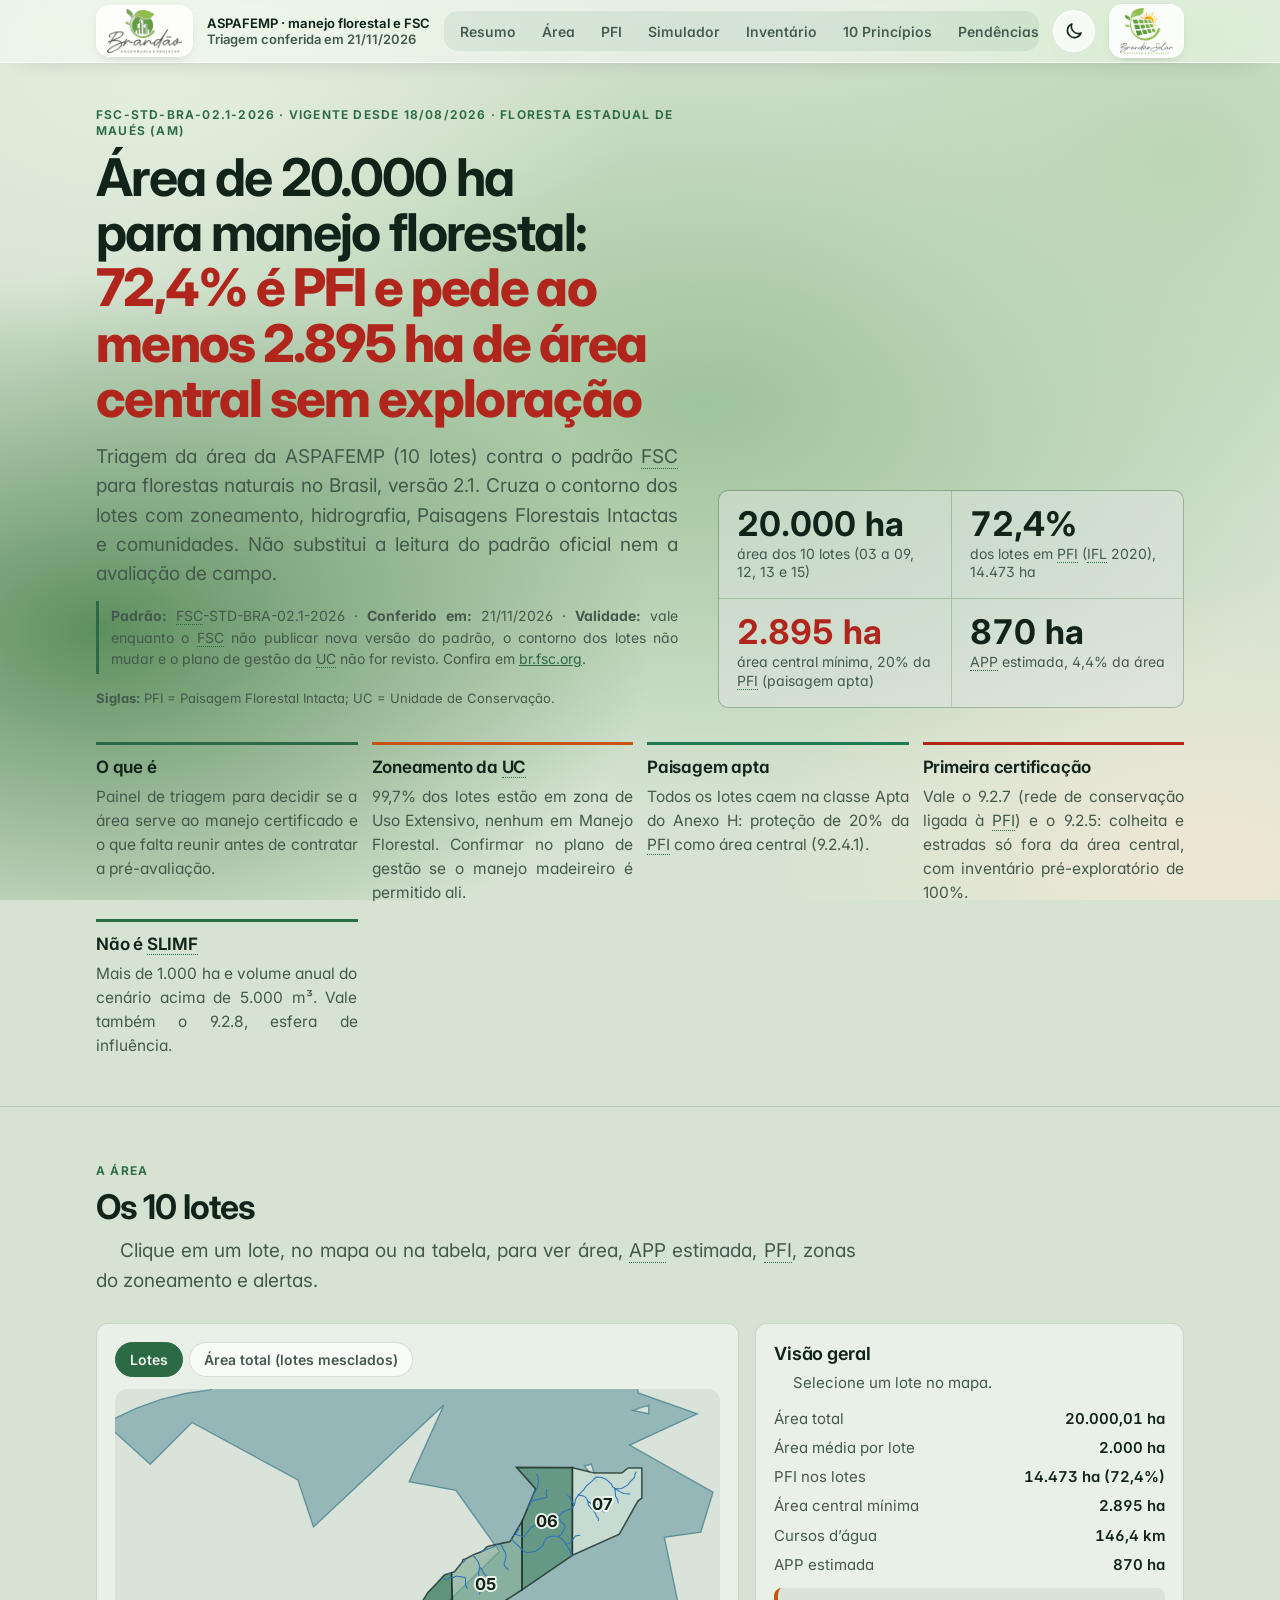
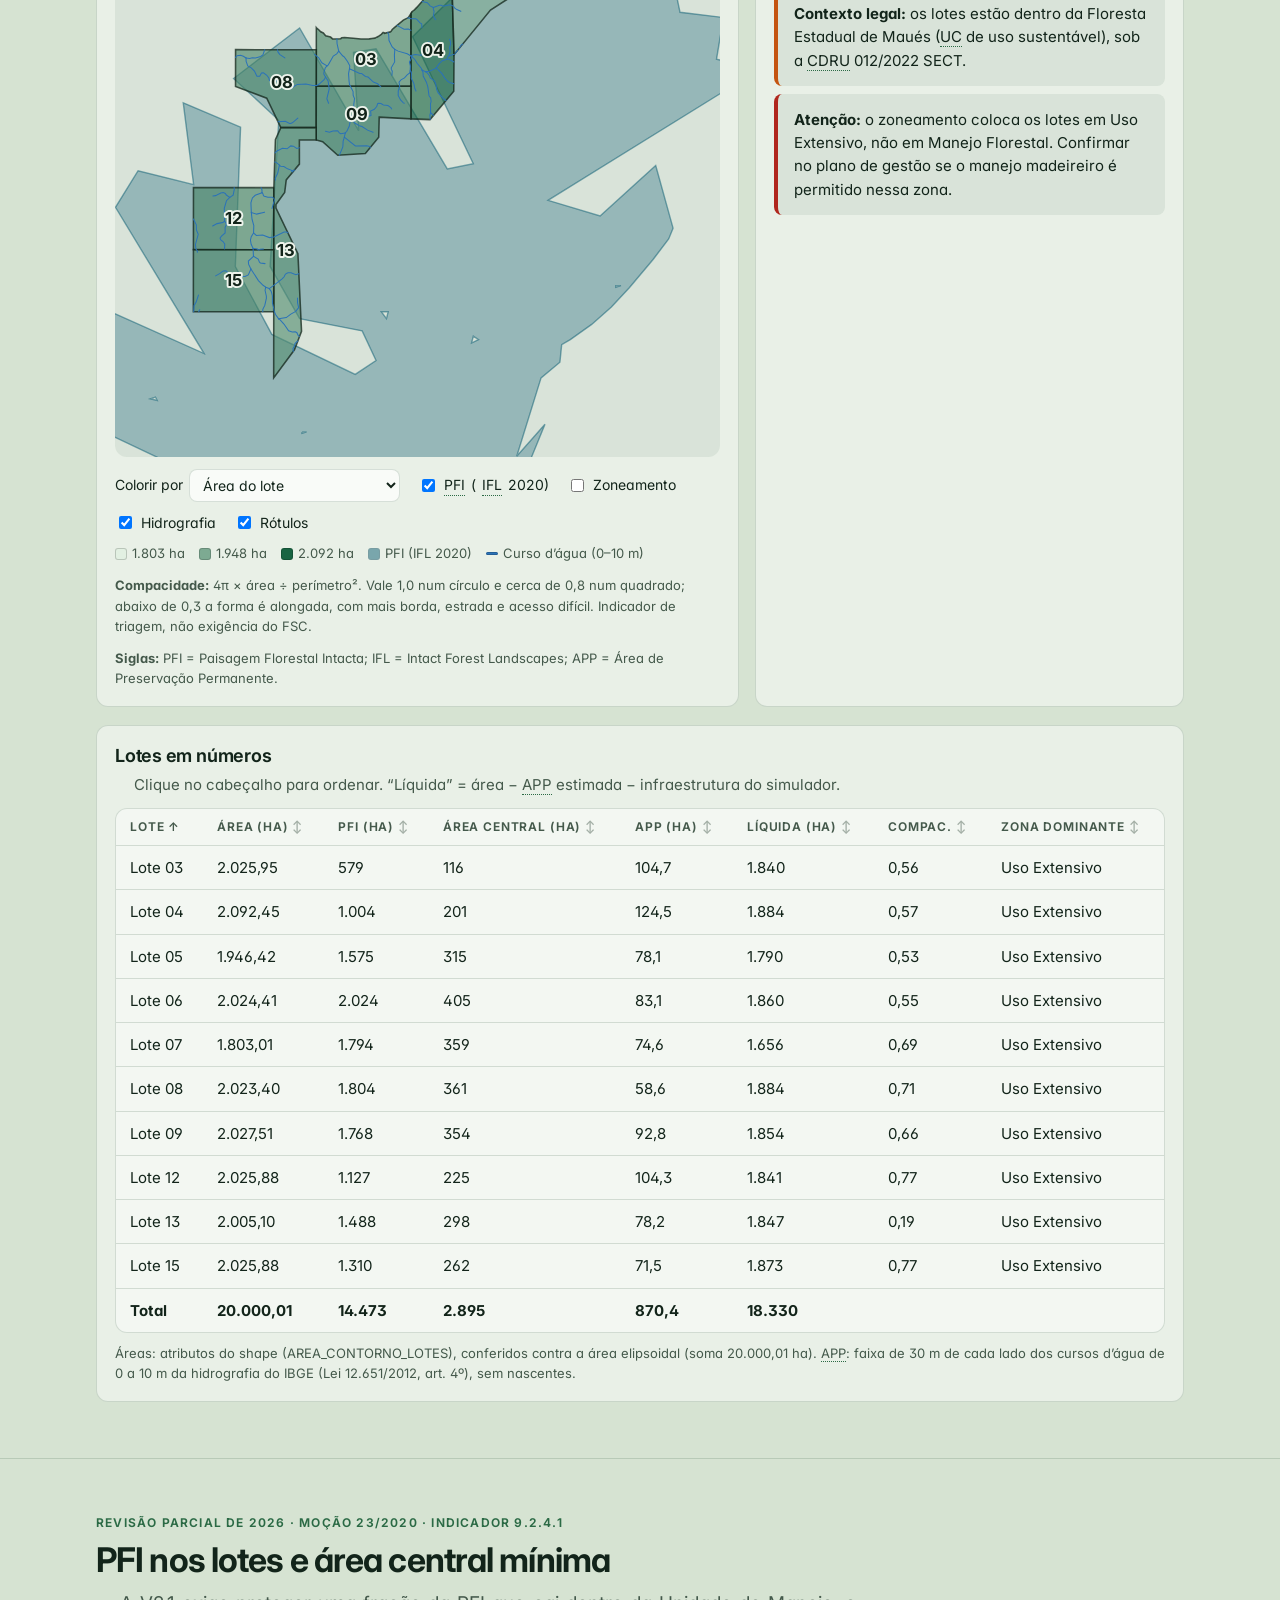
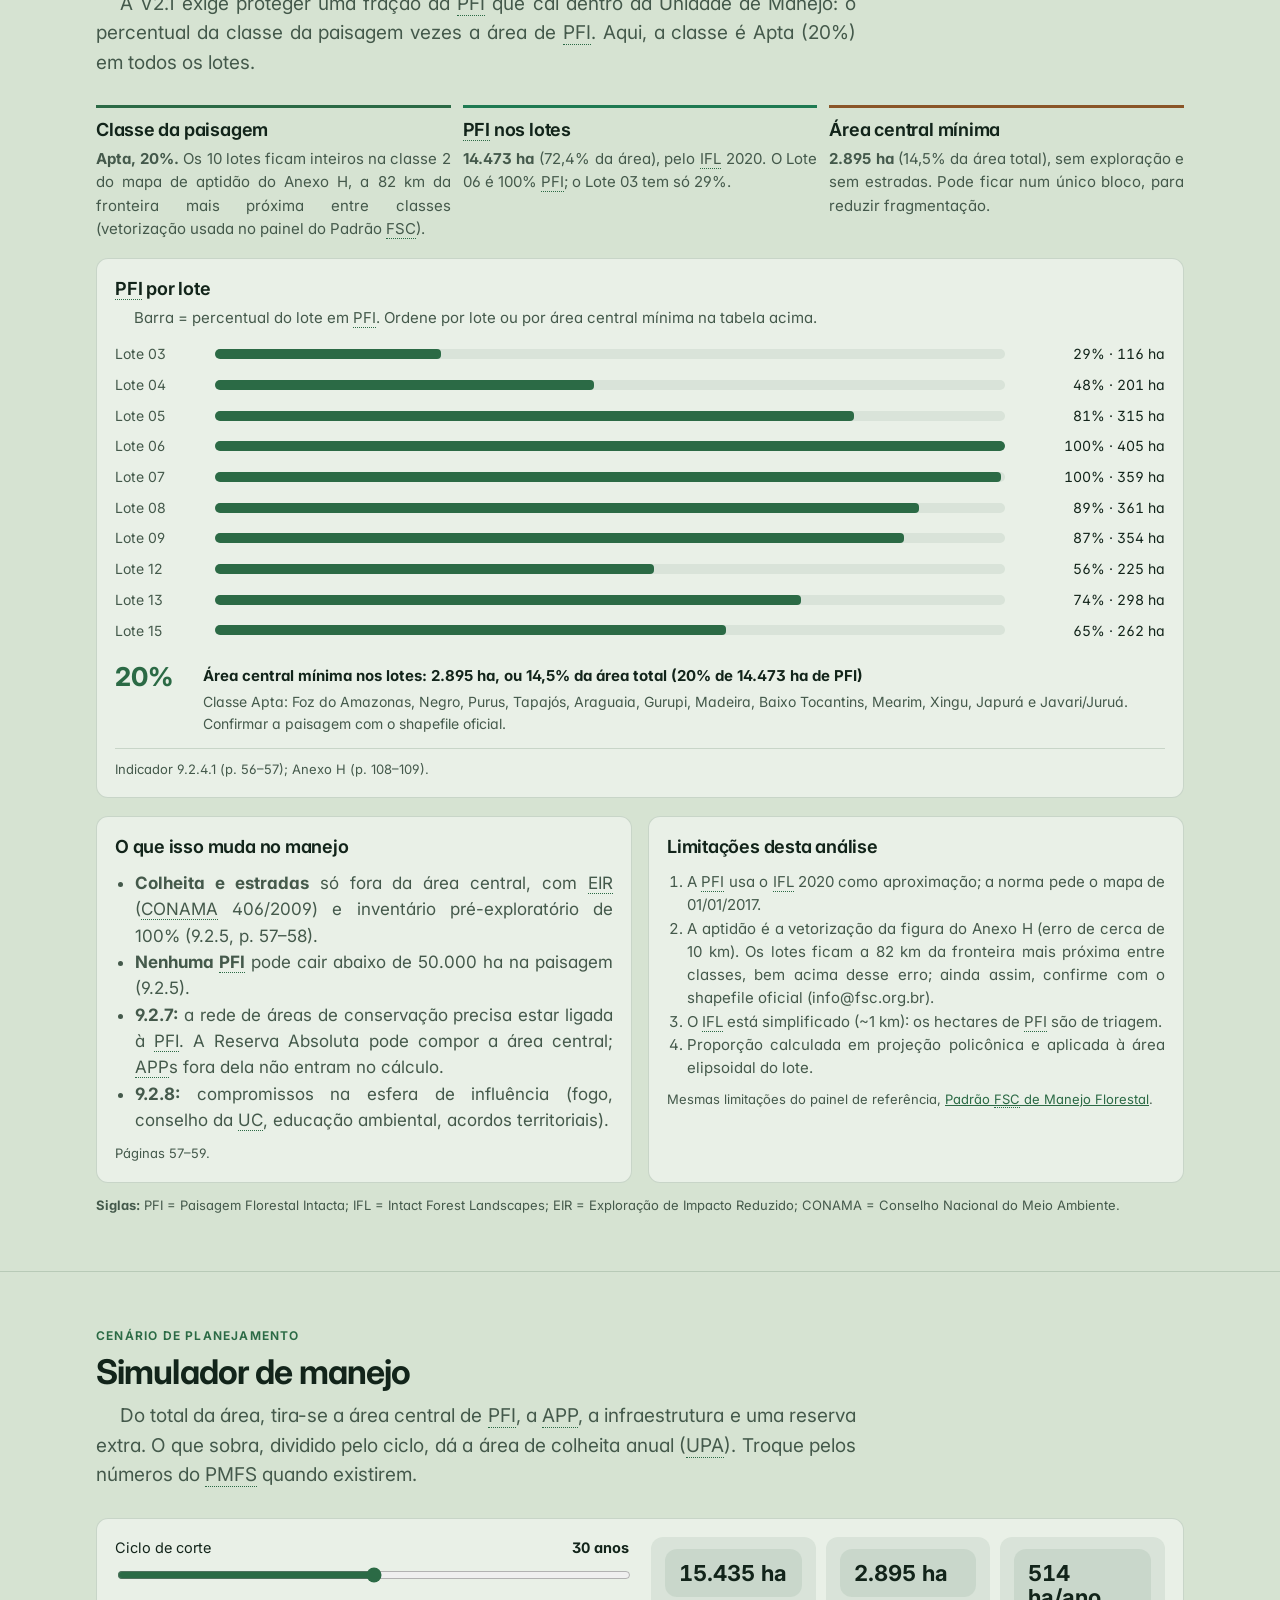
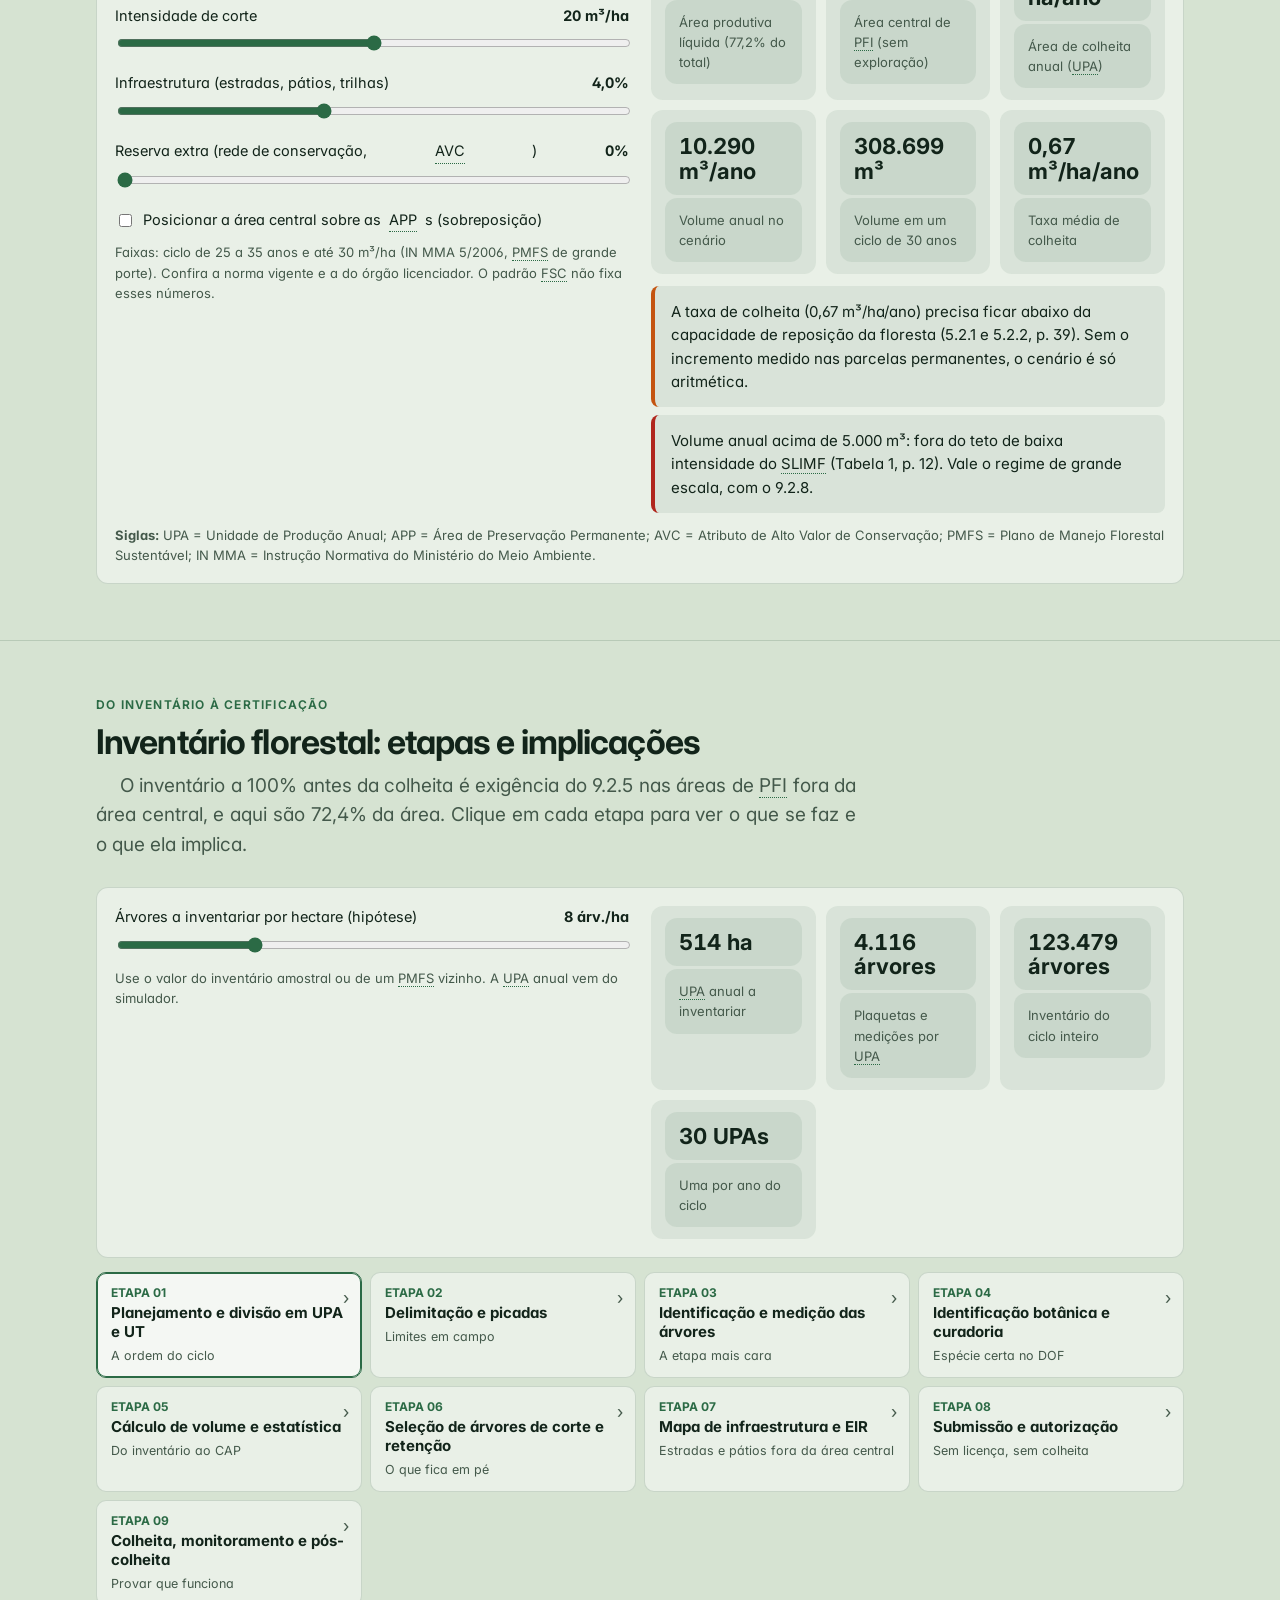
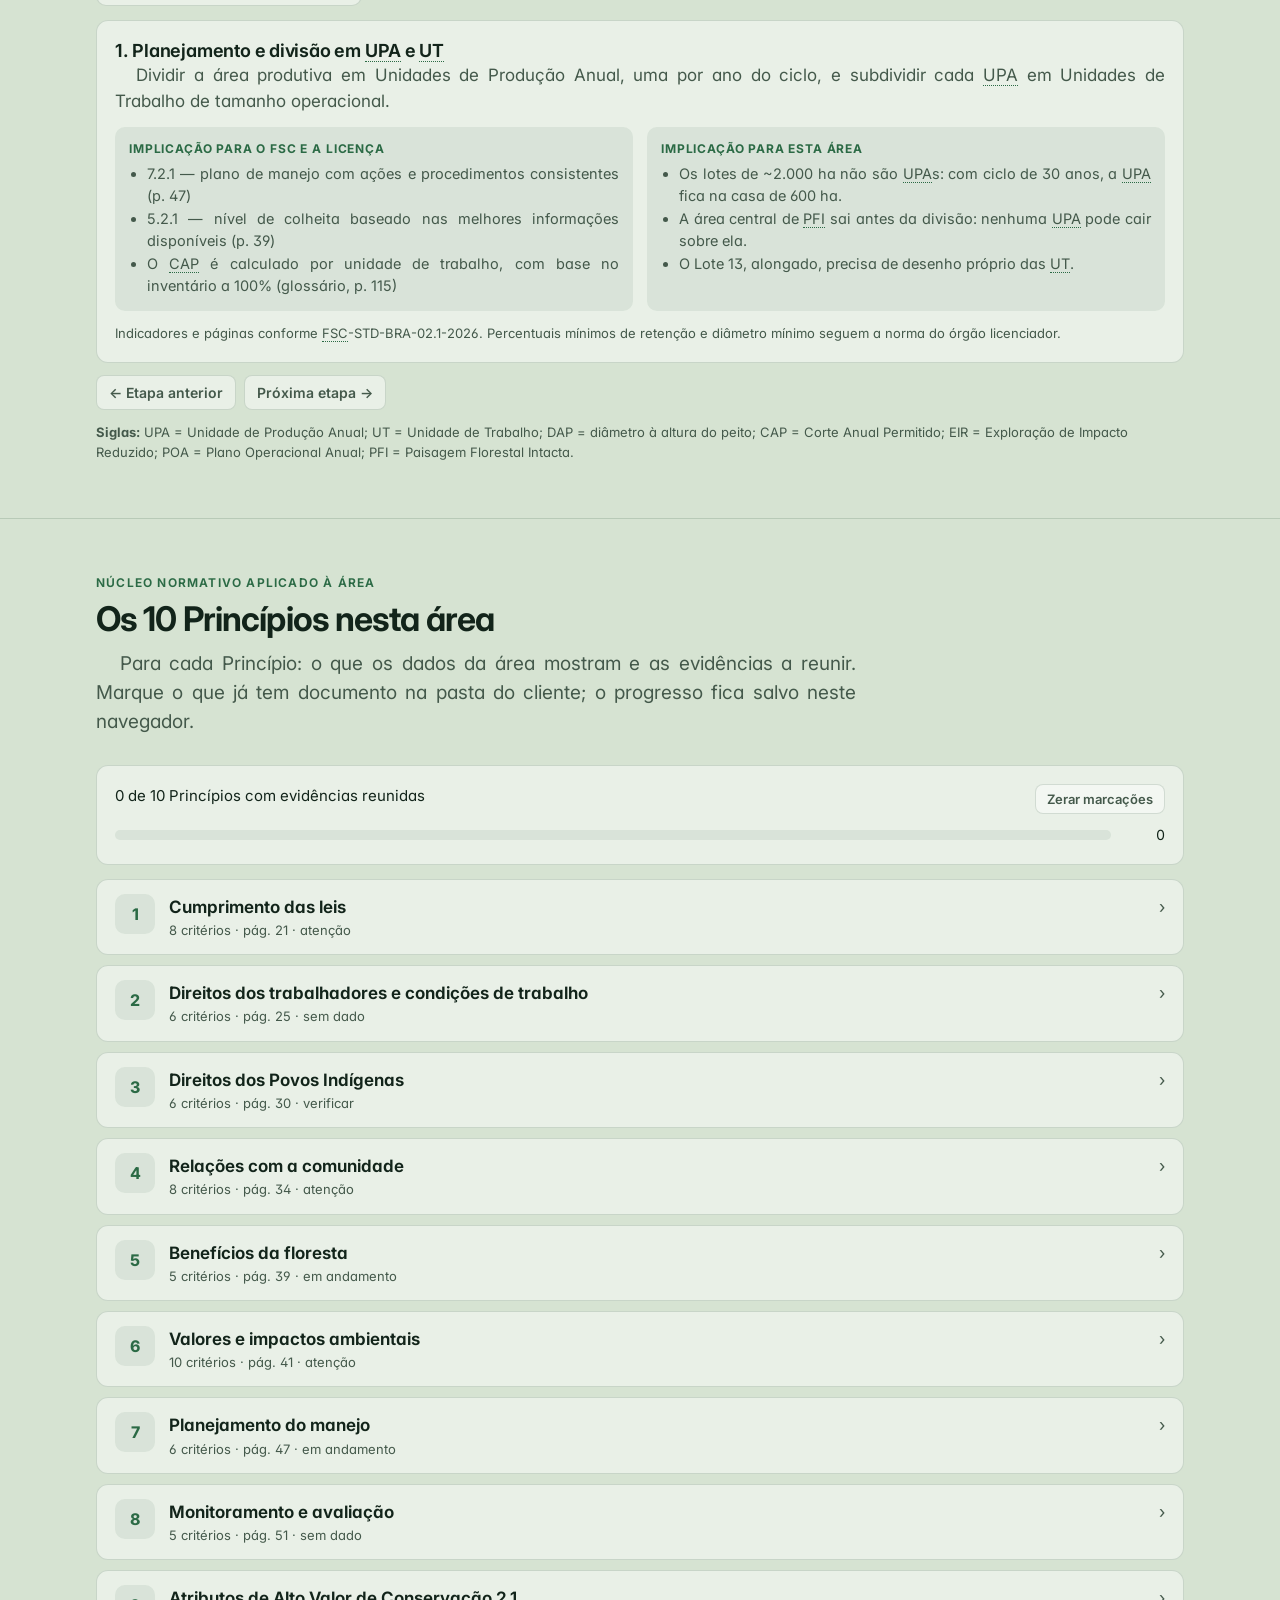
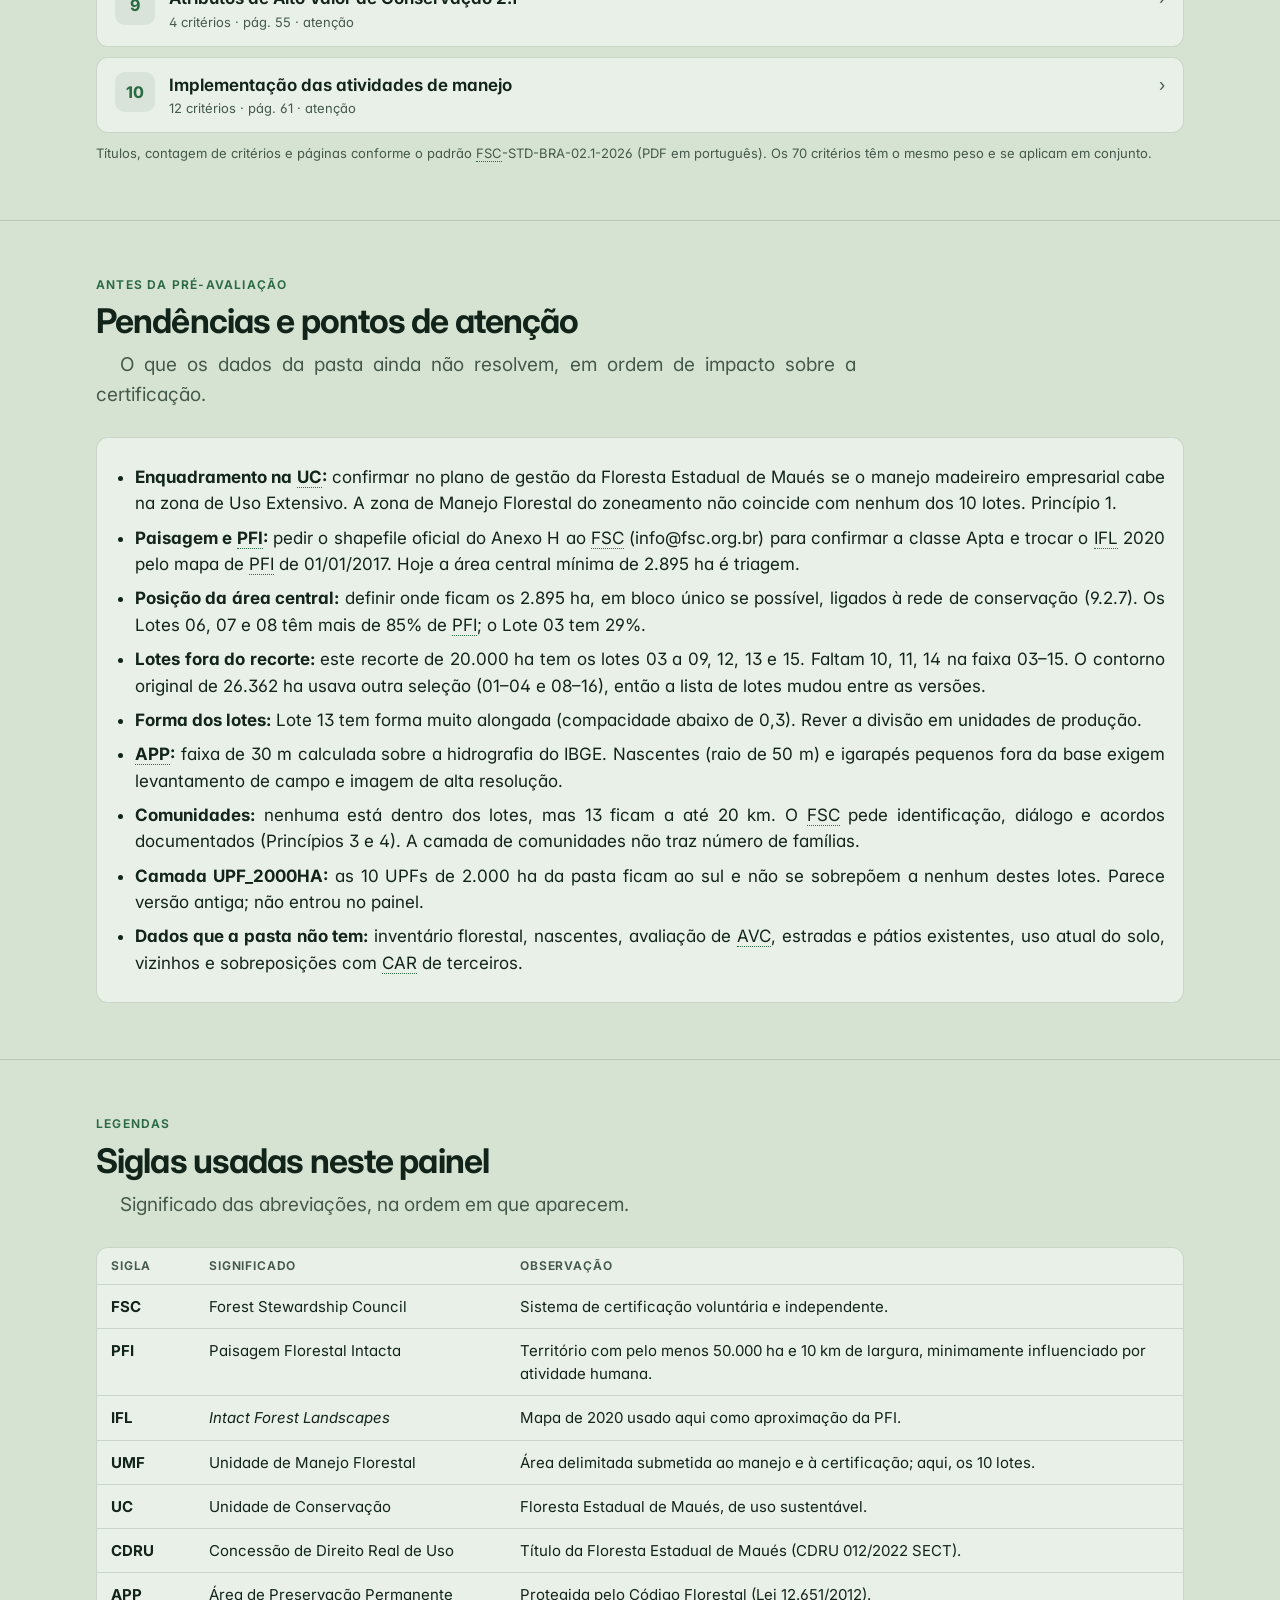
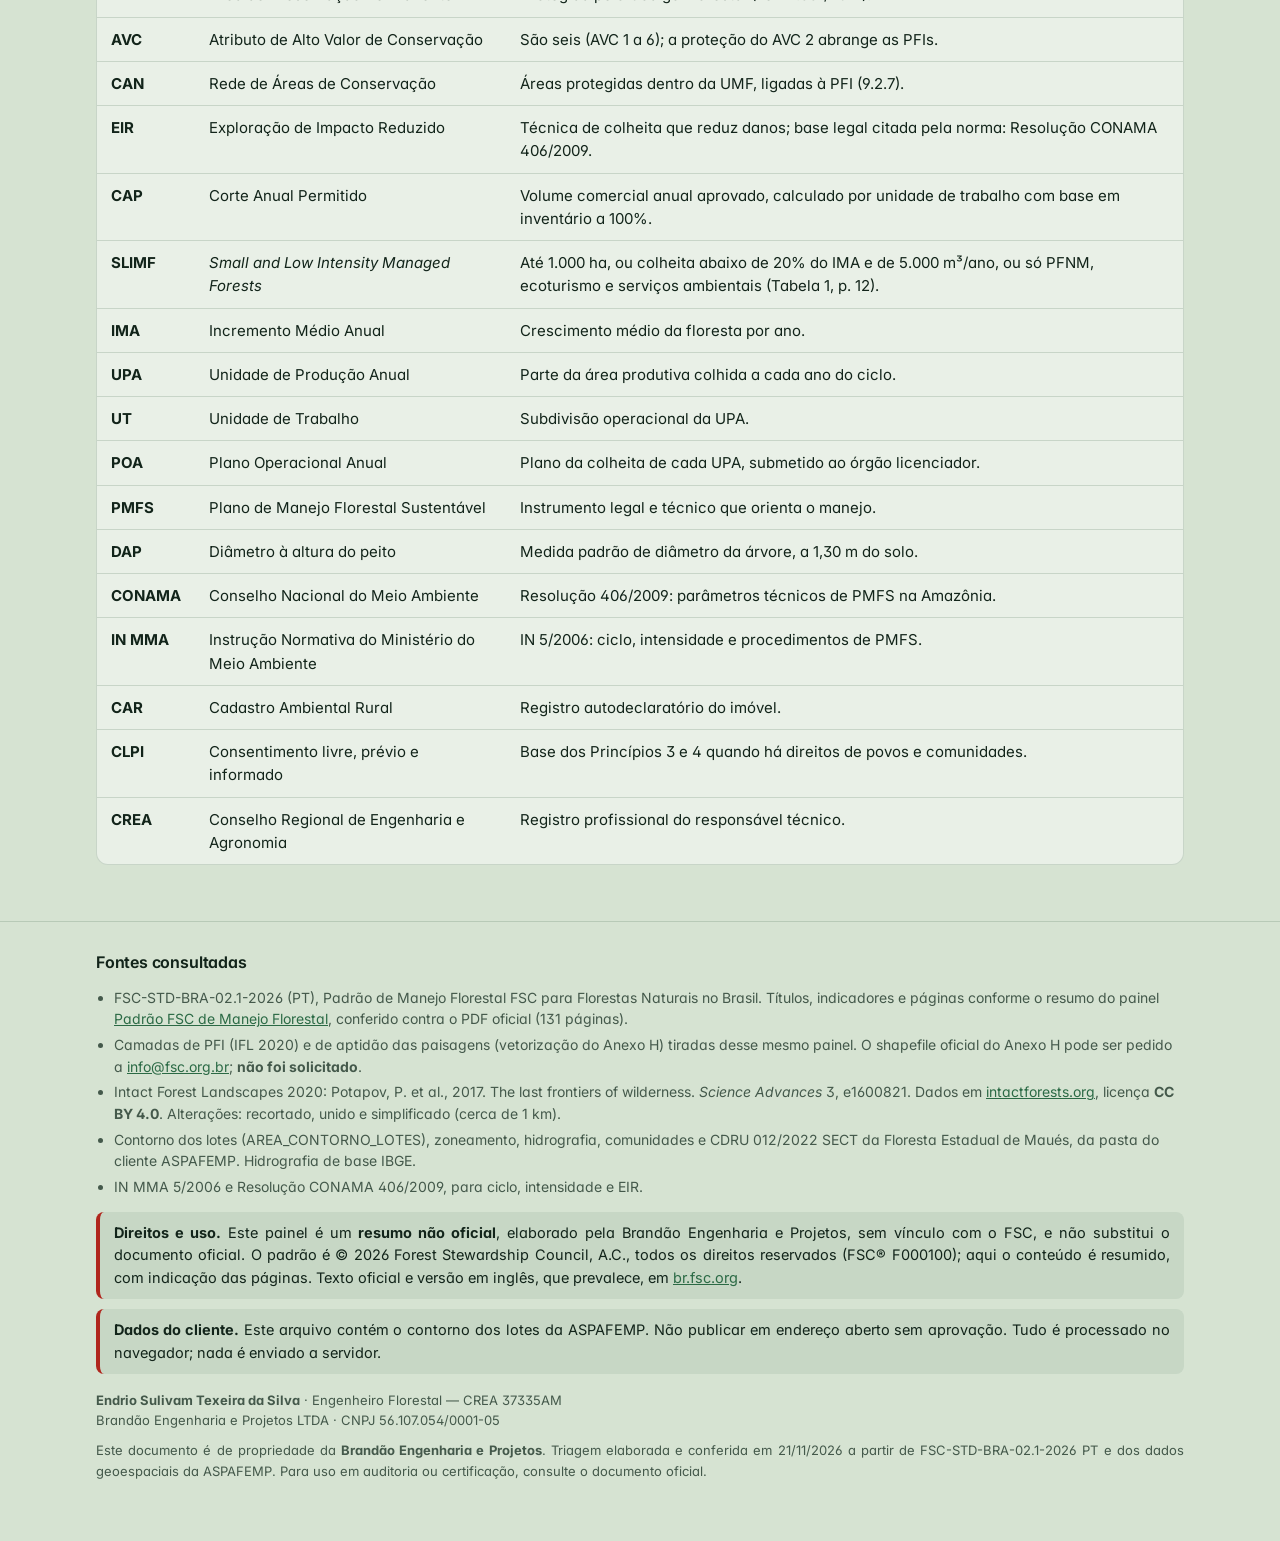
==== PAINEL_FSC_ASPAFEMP.html @ 230246aa "Enable Colorir por options on the merged total-area tab Co-Authored-By: Claude Sonnet 5.5 <noreply@a" ====
<!doctype html>
<html lang="pt-BR">
<head>
<meta charset="utf-8">
<title>Painel FSC – ASPAFEMP, área de manejo florestal</title>
<meta name="viewport" content="width=device-width, initial-scale=1, viewport-fit=cover">
<link rel="preconnect" href="https://fonts.googleapis.com">
<link rel="preconnect" href="https://fonts.gstatic.com" crossorigin>
<link rel="stylesheet" href="https://fonts.googleapis.com/css2?family=Inter:ital,opsz,wght@0,14..32,400..800;1,14..32,400..700&display=swap">
<style>

/* Layout: long report read top-down; summary, scope, 10 principles, PFI change, rules, annexes.
   Look: frosted green glass over a soft blurred forest backdrop; one typeface (Inter), numbers tabular. */
:root {
  --bg: #d6e3d2; --solid: #eef4ec; --surface: rgba(255, 255, 255, .46); --glass-strong: rgba(255, 255, 255, .72);
  --glass-line: rgba(255, 255, 255, .78); --shadow: 0 1px 0 rgba(255, 255, 255, .7) inset, 0 18px 40px -18px rgba(24, 64, 38, .35);
  --sunk: rgba(35, 85, 52, .08); --ink: #12241a; --muted: #44594b; --line: rgba(32, 74, 46, .16);
  --accent: #2b6a45; --wood: #8a5528; --on-accent: #f3f8f2;
  --ok: #1f7a52; --no: #b0261d; --cr: #b0261d; --en: #c45410; --vu: #9a7406; --out: #7f8d84;
  --b1: #9fc39a; --b2: #e3eedd; --b3: #5d8f5e; --b4: #efe7d5; --b5: #bcd6b4;
  --font-display: "Inter", "Segoe UI", system-ui, sans-serif;
  --font-body: "Inter", "Segoe UI", system-ui, sans-serif;
  --font-data: "Inter", "Segoe UI", system-ui, sans-serif;
  color-scheme: light;
}
@media (prefers-color-scheme: dark) {
  :root:not([data-theme="light"]) {
    --bg: #09130e; --solid: #13221a; --surface: rgba(30, 54, 40, .46); --glass-strong: rgba(70, 110, 84, .42);
    --glass-line: rgba(190, 235, 205, .14); --shadow: 0 1px 0 rgba(220, 255, 230, .07) inset, 0 20px 44px -20px rgba(0, 0, 0, .7);
    --sunk: rgba(200, 240, 215, .07); --ink: #e7f1ea; --muted: #a6baad; --line: rgba(200, 240, 215, .12);
    --accent: #7fd3a2; --wood: #d9a06a; --on-accent: #0b1a12;
    --ok: #63cf98; --no: #f47b6e; --cr: #f47b6e; --en: #f49a58; --vu: #e6c457; --out: #7e8c84;
    --b1: #1f4d33; --b2: #10261a; --b3: #2f6b45; --b4: #2a2a1c; --b5: #173a27;
    color-scheme: dark;
  }
}
:root[data-theme="dark"] {
  --bg: #09130e; --solid: #13221a; --surface: rgba(30, 54, 40, .46); --glass-strong: rgba(70, 110, 84, .42);
  --glass-line: rgba(190, 235, 205, .14); --shadow: 0 1px 0 rgba(220, 255, 230, .07) inset, 0 20px 44px -20px rgba(0, 0, 0, .7);
  --sunk: rgba(200, 240, 215, .07); --ink: #e7f1ea; --muted: #a6baad; --line: rgba(200, 240, 215, .12);
  --accent: #7fd3a2; --wood: #d9a06a; --on-accent: #0b1a12;
  --ok: #63cf98; --no: #f47b6e; --cr: #f47b6e; --en: #f49a58; --vu: #e6c457; --out: #7e8c84;
  --b1: #1f4d33; --b2: #10261a; --b3: #2f6b45; --b4: #2a2a1c; --b5: #173a27;
  color-scheme: dark;
}
* { box-sizing: border-box; }
html { scroll-behavior: smooth; scroll-padding-top: 76px; }
body {
  margin: 0; background: var(--bg); color: var(--ink);
  font: 400 17px/1.55 var(--font-body); font-optical-sizing: auto; font-feature-settings: "cv11", "ss01";
  -webkit-font-smoothing: antialiased;
}
/* the blurred forest behind the glass */
body::after {
  content: ""; position: fixed; inset: 0; z-index: -1; pointer-events: none;
  background:
    radial-gradient(55% 45% at 12% 8%, var(--b2) 0%, transparent 70%),
    radial-gradient(45% 55% at 92% 18%, var(--b5) 0%, transparent 70%),
    radial-gradient(60% 55% at 8% 70%, var(--b3) 0%, transparent 72%),
    radial-gradient(50% 45% at 95% 96%, var(--b4) 0%, transparent 70%),
    radial-gradient(70% 60% at 55% 45%, var(--b1) 0%, transparent 75%),
    var(--bg);
  transition: background .4s;
}
body::before { content: ""; position: fixed; inset: 0 0 auto; height: env(safe-area-inset-top, 0px); z-index: 10; background: var(--solid); }
.wrap { max-width: 1120px; margin: 0 auto; padding-left: max(16px, env(safe-area-inset-left, 0px)); padding-right: max(16px, env(safe-area-inset-right, 0px)); }
h1, h2, h3 { font-family: var(--font-display); text-wrap: balance; margin: 0; letter-spacing: -0.022em; }
h1 { font-size: clamp(30px, 4.6vw, 52px); line-height: 1.06; font-weight: 700; letter-spacing: -0.032em; }
h2 { font-size: clamp(24px, 3vw, 34px); line-height: 1.12; font-weight: 680; letter-spacing: -0.026em; }
h3 { font-size: 18px; line-height: 1.28; font-weight: 640; letter-spacing: -0.012em; }
p { margin: 0; }
em, .sp { font-style: italic; }
/* ABNT-style prose: justified text, hyphenation and 1.25 cm first-line indent */
section p, section li, footer p { text-align: justify; hyphens: auto; -webkit-hyphens: auto; }
.panel > p:not(.src):not(.sub), .card > p:not(.src):not(.sub), .jdetail > p:not(.src) { text-indent: 1.25em; }
header .lede { text-indent: 1.25em; }
/* UI labels and data stay left-aligned */
.kpi .l, .hbar .lab, .jstep small, .jstep b, .calc label, .split-legend, .src, td, th,
.filters, nav, .msg .sig, .tl2 .when, .req .txt small, button, select, input { text-align: left; }
.msgs .msg p { text-align: left; text-indent: 0; }
.eyebrow { font: 650 12px/1.3 var(--font-body); text-transform: uppercase; letter-spacing: 0.1em; color: var(--accent); }
.muted { color: var(--muted); }
.num { font-family: var(--font-data); font-variant-numeric: tabular-nums; }
a { color: var(--accent); }
:focus-visible { outline: 3px solid var(--accent); outline-offset: 2px; border-radius: 6px; }
/* nav: frosted bar with the Brandão logos and the theme switch */
.top { position: sticky; top: env(safe-area-inset-top, 0px); z-index: 9; background: var(--surface); border-bottom: 1px solid var(--glass-line); backdrop-filter: blur(24px) saturate(160%); -webkit-backdrop-filter: blur(24px) saturate(160%); box-shadow: 0 8px 30px -22px rgba(0, 0, 0, .4); }
.top .wrap { display: flex; align-items: center; gap: 14px; min-height: 62px; }
.logos { display: flex; align-items: center; gap: 4px; padding: 3px 10px; border-radius: 14px; background: rgba(255, 255, 255, .86); border: 1px solid rgba(255, 255, 255, .9); box-shadow: 0 4px 14px -8px rgba(0, 0, 0, .35); flex: none; }
.logos img { display: block; height: 44px; width: auto; }
.logo-solar img { height: 46px; }
.brand { font: 600 13px/1.25 var(--font-body); white-space: nowrap; color: var(--muted); }
.brand b { display: block; color: var(--ink); font-weight: 650; }
.top nav { display: flex; gap: 2px; overflow-x: auto; scrollbar-width: thin; scrollbar-color: var(--accent) transparent; min-width: 0; flex: 1; padding: 4px 4px 2px; border-radius: 14px; background: var(--sunk); }
.top nav::-webkit-scrollbar { height: 6px; }
.top nav::-webkit-scrollbar-thumb { background: var(--accent); border-radius: 3px; }
.top nav::-webkit-scrollbar-track { background: transparent; }
.top nav a { text-decoration: none; color: var(--muted); font-weight: 560; font-size: 14px; padding: 6px 12px; border-radius: 999px; white-space: nowrap; transition: background .2s, color .2s; }
.top nav a:hover { color: var(--ink); background: var(--glass-strong); }
.theme-btn { flex: none; width: 42px; height: 42px; border-radius: 50%; display: grid; place-items: center; cursor: pointer; color: var(--ink); background: var(--glass-strong); border: 1px solid var(--glass-line); box-shadow: var(--shadow); transition: transform .2s; }
.theme-btn:hover { transform: rotate(-14deg); }
.theme-btn svg { width: 20px; height: 20px; }
.theme-btn .i-sun { display: none; }
:root[data-theme="dark"] .theme-btn .i-sun { display: block; } :root[data-theme="dark"] .theme-btn .i-moon { display: none; }
@media (prefers-color-scheme: dark) { :root:not([data-theme="light"]) .theme-btn .i-sun { display: block; } :root:not([data-theme="light"]) .theme-btn .i-moon { display: none; } }
section { padding-block: 56px; border-bottom: 1px solid var(--line); }
section > .wrap > header { display: grid; gap: 10px; margin-bottom: 28px; max-width: 760px; }
.lede { font-size: 19px; color: var(--muted); max-width: 68ch; }
/* hero */
.hero { padding-block: 44px 48px; }
.hero h1 b { color: var(--no); font-weight: 800; }
.hero-grid { display: grid; grid-template-columns: minmax(0, 1.25fr) minmax(0, 1fr); gap: 40px; align-items: end; }
.hero .lede { margin-top: 16px; }
.split { margin-top: 26px; }
.split-bar { display: flex; height: 54px; border-radius: 8px; overflow: hidden; background: var(--sunk); }
.split-bar div { display: flex; align-items: center; justify-content: center; padding-inline: 14px; color: #fff; font: 700 20px/1 var(--font-data); transform-origin: left; animation: grow 1s cubic-bezier(.2,.8,.2,1) both; min-width: 0; }
.split-bar .s-no { background: var(--no); }
.split-bar .s-ok { background: var(--ok); animation-delay: .25s; }
:root[data-theme="dark"] .split-bar div { color: #0e1310; }
@media (prefers-color-scheme: dark) { :root:not([data-theme="light"]) .split-bar div { color: #0e1310; } }
.split-legend { display: flex; flex-wrap: wrap; gap: 8px 22px; margin-top: 10px; font-size: 15px; }
.dot { display: inline-block; width: 11px; height: 11px; border-radius: 3px; margin-right: 7px; vertical-align: -1px; }
@keyframes grow { from { transform: scaleX(0); } to { transform: scaleX(1); } }
.kpis { display: grid; grid-template-columns: repeat(2, minmax(0, 1fr)); gap: 1px; background: var(--line); border: 1px solid var(--line); border-radius: 10px; overflow: hidden; }
.kpi { background: var(--surface); padding: 16px 18px; display: grid; gap: 4px; align-content: start; }
.kpi .v { font: 700 34px/1 var(--font-data); font-variant-numeric: tabular-nums; }
.kpi .l { font-size: 14px; color: var(--muted); line-height: 1.35; }
.kpi.alert .v { color: var(--no); }
/* key messages */
.msgs { display: grid; grid-template-columns: repeat(auto-fit, minmax(220px, 1fr)); gap: 14px; margin-top: 34px; }
.msg { border-top: 3px solid var(--line); padding-top: 12px; display: grid; gap: 6px; align-content: start; }
.msg.no { border-color: var(--no); } .msg.ok { border-color: var(--ok); } .msg.warn { border-color: var(--en); } .msg.info { border-color: var(--accent); }
.msg h3 { font-size: 17px; }
.msg p { font-size: 15.5px; color: var(--muted); }
.msg .sig { font-size: 13px; color: var(--muted); }
/* chips & pills */
.chip { display: inline-block; min-width: 34px; text-align: center; font: 700 12px/1 var(--font-data); padding: 5px 7px; border-radius: 5px; border: 1px solid; }
.chip.new { color: var(--en); border-color: var(--en); background: color-mix(in srgb, var(--en) 12%, transparent); }
.pill { display: inline-flex; align-items: center; gap: 6px; font: 700 13px/1.2 var(--font-body); padding: 4px 10px; border-radius: 999px; white-space: nowrap; }
.pill::before { content: ""; width: 8px; height: 8px; border-radius: 50%; background: currentColor; }
.pill.no { color: var(--no); background: color-mix(in srgb, var(--no) 12%, transparent); }
.pill.ok { color: var(--ok); background: color-mix(in srgb, var(--ok) 13%, transparent); }
.pill.na { color: var(--muted); background: var(--sunk); }
/* cards, panels, tables */
.panel { background: var(--surface); border: 1px solid var(--line); border-radius: 12px; padding: 18px; min-width: 0; }
.grid2 { display: grid; grid-template-columns: repeat(auto-fit, minmax(300px, 1fr)); gap: 16px; }
.grid4 { display: grid; grid-template-columns: repeat(auto-fit, minmax(200px, 1fr)); gap: 12px; }
.grid3 { display: grid; grid-template-columns: repeat(auto-fit, minmax(260px, 1fr)); gap: 12px; }
.card { background: var(--surface); border: 1px solid var(--line); border-radius: 12px; padding: 20px; }
.filters { display: flex; flex-wrap: wrap; gap: 10px 16px; align-items: center; margin-bottom: 14px; }
.seg { display: inline-flex; border: 1px solid var(--line); border-radius: 8px; overflow: hidden; background: var(--surface); }
.seg button { font: 600 14px var(--font-body); border: 0; background: transparent; color: var(--muted); padding: 8px 12px; cursor: pointer; }
.seg button[aria-pressed="true"] { background: var(--ink); color: var(--bg); }
.filters input { font: 500 15px var(--font-body); padding: 8px 12px; border-radius: 8px; border: 1px solid var(--line); background: var(--surface); color: var(--ink); min-width: 0; flex: 1 1 200px; max-width: 320px; }
.count { font-size: 14px; color: var(--muted); }
.tbl-wrap { overflow-x: auto; border: 1px solid var(--line); border-radius: 12px; background: var(--surface); }
table { border-collapse: collapse; width: 100%; font-size: 15px; }
th, td { text-align: left; padding: 10px 14px; border-bottom: 1px solid var(--line); vertical-align: top; }
th { font: 650 12px/1.3 var(--font-body); text-transform: uppercase; letter-spacing: .07em; color: var(--muted); }
tr:last-child td { border-bottom: 0; }
.src { font-size: 13px; color: var(--muted); margin-top: 10px; }
/* accordion for principles */
details.pr { background: var(--surface); border: 1px solid var(--line); border-radius: 12px; overflow: hidden; }
details.pr[open] { border-color: var(--accent); }
details.pr summary { cursor: pointer; list-style: none; padding: 14px 18px; display: flex; gap: 14px; align-items: flex-start; }
details.pr summary::-webkit-details-marker { display: none; }
.pr-n { flex: none; width: 40px; height: 40px; border-radius: 10px; background: var(--sunk); color: var(--accent); font: 750 16px/1 var(--font-data); display: grid; place-items: center; }
.pr-t { font-weight: 650; font-size: 17px; }
.pr-s { font-size: 13px; color: var(--muted); }
.chev { margin-left: auto; color: var(--muted); transition: transform .2s; }
details.pr[open] .chev { transform: rotate(90deg); }
.pr-body { padding: 0 18px 18px; border-top: 1px solid var(--line); }
.quote { font-size: 15px; color: var(--muted); font-style: italic; border-left: 3px solid var(--accent); padding-left: 12px; margin: 16px 0; }
ul.criteria { margin: 12px 0 0; padding-left: 20px; columns: 2; column-gap: 28px; }
ul.criteria li { break-inside: avoid; margin-bottom: 7px; font-size: 14.5px; color: var(--muted); }
ul.criteria b { color: var(--ink); font-variant-numeric: tabular-nums; }
/* PFI thresholds */
.req { display: flex; align-items: flex-start; gap: 14px; padding: 13px 0; border-bottom: 1px solid var(--line); }
.req:last-child { border-bottom: 0; }
.req .pct { flex: none; width: 74px; font: 750 26px/1 var(--font-data); color: var(--accent); }
.req .txt { font-size: 15px; }
.req .txt small { display: block; color: var(--muted); margin-top: 4px; font-size: 14px; }
.callout { background: var(--sunk); border-left: 4px solid var(--en); border-radius: 8px; padding: 14px 16px; font-size: 15px; margin: 0 0 16px; }
.hbar { display: grid; grid-template-columns: 150px minmax(0, 1fr) 44px; gap: 10px; align-items: center; font-size: 14px; margin-bottom: 9px; }
.hbar .lab { white-space: nowrap; overflow: hidden; text-overflow: ellipsis; color: var(--muted); }
.hbar .track { display: block; height: 10px; background: var(--sunk); border-radius: 99px; overflow: hidden; }
.hbar .fill { display: block; height: 100%; background: var(--accent); border-radius: 0 4px 4px 0; }
.hbar .v { text-align: right; font-variant-numeric: tabular-nums; }
.avc { border-top: 3px solid var(--line); padding-top: 10px; }
.avc.a1 { border-color: var(--accent); } .avc.a2 { border-color: var(--ok); } .avc.a3 { border-color: var(--wood); }
.avc.a4 { border-color: var(--vu); } .avc.a5 { border-color: var(--no); } .avc.a6 { border-color: var(--out); }
footer { padding: 30px 0 60px; font-size: 13px; color: var(--muted); }
.hide-sm { display: none; }
@media (min-width: 900px) { .hide-sm { display: block; } }
@media (max-width: 860px) { .hero-grid, .grid2, .grid3, .grid4 { grid-template-columns: minmax(0, 1fr); } }
@media (max-width: 640px) { ul.criteria { columns: 1; } .hbar { grid-template-columns: 108px minmax(0, 1fr) 36px; } }
@media (max-width: 520px) {
  .top .wrap { gap: 8px; } .logos { padding: 2px 6px; } .logos img { height: 34px; } .logo-solar img { height: 36px; }
  .theme-btn { width: 38px; height: 38px; } body { font-size: 16px; }
}
@media (prefers-reduced-motion: reduce) {
  *, *::before, *::after { animation: none !important; transition: none !important; }
  html { scroll-behavior: auto; }
}
/* interactive journey */
.journey { display: grid; grid-template-columns: repeat(4, minmax(0, 1fr)); gap: 8px; }
.jstep { position: relative; text-align: left; background: var(--surface); border: 1px solid var(--line); border-radius: 10px; padding: 12px 14px; cursor: pointer; color: var(--ink); display: grid; gap: 4px; align-content: start; font: inherit; }
.jstep::after { content: "›"; position: absolute; right: 12px; top: 12px; color: var(--muted); }
.jstep[aria-pressed="true"] { background: var(--glass-strong); border-color: var(--accent); box-shadow: inset 0 0 0 1px var(--accent); }
.jstep .jd { font: 700 12px var(--font-data); color: var(--accent); }
.jstep b { font-size: 15px; line-height: 1.25; }
.jstep small { color: var(--muted); font-size: 12.5px; }
.jdetail { margin-top: 14px; }
.jdetail .cols { display: grid; grid-template-columns: repeat(auto-fit, minmax(240px, 1fr)); gap: 14px; margin-top: 12px; }
.jdetail .box { background: var(--sunk); border-radius: 10px; padding: 14px; }
.jdetail .box h4 { margin: 0 0 7px; font: 700 12px var(--font-body); text-transform: uppercase; letter-spacing: .07em; color: var(--accent); }
.jdetail ul { margin: 0; padding-left: 18px; font-size: 14.5px; color: var(--muted); }
.jdetail .src { margin-top: 12px; }
.jnav { display: flex; gap: 8px; flex-wrap: wrap; margin-top: 12px; }
/* tooltip layer */
.tip { position: fixed; z-index: 20; pointer-events: none; background: var(--ink); color: var(--bg); padding: 7px 10px; border-radius: 7px; font: 600 12px/1.4 var(--font-body); box-shadow: var(--shadow); opacity: 0; transition: opacity .12s; max-width: 260px; }
.tip.on { opacity: 1; }
/* timeline */
.tl2 { list-style: none; margin: 0; padding: 0; position: relative; }
.tl2::before { content: ""; position: absolute; left: 112px; top: 6px; bottom: 6px; width: 2px; background: var(--line); }
.tl2 li { display: grid; grid-template-columns: 96px 32px minmax(0, 1fr); padding-block: 10px; }
.tl2 .when { font: 700 13px/1.5 var(--font-data); text-align: right; color: var(--muted); padding-top: 2px; }
.tl2 .mark { width: 14px; height: 14px; border-radius: 50%; margin: 5px 0 0 10px; border: 3px solid var(--solid); box-sizing: content-box; position: relative; z-index: 1; background: var(--accent); }
.tl2 .mark.hot { background: var(--no); }
.tl2 .what h3 { font-size: 17px; }
.tl2 .what p { font-size: 15px; color: var(--muted); }
/* calculator */
.calc { display: grid; grid-template-columns: repeat(auto-fit, minmax(190px, 1fr)); gap: 14px; align-items: end; }
.calc label { display: grid; gap: 6px; font-weight: 650; font-size: 14px; }
.calc select, .calc input { font: 500 15px var(--font-body); padding: 10px 12px; border-radius: 8px; border: 1px solid var(--line); background: var(--surface); color: var(--ink); width: 100%; }
.calc .out { background: var(--sunk); border-radius: 10px; padding: 14px; }
.calc .out .v { font: 750 30px/1 var(--font-data); color: var(--accent); }
.calc .out .l { font-size: 13px; color: var(--muted); margin-top: 6px; }
.calc .track { height: 10px; background: var(--glass-strong); border-radius: 99px; overflow: hidden; margin-top: 10px; }
.calc .fill { height: 100%; background: var(--accent); border-radius: 0 4px 4px 0; transition: width .3s; }
/* checklist */
.ck td:first-child { font: 700 13px var(--font-data); white-space: nowrap; }
.ck .fase { font-size: 12px; color: var(--muted); }
.ck tr[hidden] { display: none; }
/* validated categorical palette for charts (dataviz reference instance) */
.viz-root { --s1: #2a78d6; --s2: #eb6834; --s3: #1baf7a; }
:root[data-theme="dark"] .viz-root { --s1: #3987e5; --s2: #d95926; --s3: #199e70; }
@media (prefers-color-scheme: dark) { :root:not([data-theme="light"]) .viz-root { --s1: #3987e5; --s2: #d95926; --s3: #199e70; } }
.split.viz-root .s-no { background: var(--s1); }
.split.viz-root .s-ok { background: var(--s2); }
.split.viz-root .s3 { background: var(--s3); }
@media (max-width: 860px) { .journey { grid-template-columns: repeat(2, minmax(0, 1fr)); } }
@media (max-width: 560px) { .journey { grid-template-columns: minmax(0, 1fr); } .tl2::before { left: 88px; } .tl2 li { grid-template-columns: 76px 28px minmax(0, 1fr); } }
/* interactive PFI map */
/* interactive PFI map (Leaflet) */
.map-tools { display: flex; flex-wrap: wrap; gap: 8px; align-items: center; margin-top: 12px; }
.btn-map { font: 600 14px var(--font-body); padding: 8px 12px; border: 1px solid var(--line); border-radius: 8px; background: var(--surface); color: var(--ink); cursor: pointer; }
.btn-map:hover, .btn-map:focus-visible { border-color: var(--accent); }
.btn-map.on { background: var(--accent); color: #fff; border-color: var(--accent); }
.map-lyr { display: flex; flex-wrap: wrap; gap: 4px 14px; margin-left: auto; font-size: 14px; color: var(--muted); }
.map-lyr label { display: inline-flex; gap: 6px; align-items: center; cursor: pointer; }
#pfi-map { height: 520px; z-index: 0; }
@media (max-width: 560px) { #pfi-map { height: 400px; } .map-lyr { margin-left: 0; } }
#pfi-map .leaflet-container { background: #dbe7d3; font-family: var(--font-body); }
.leaflet-container.drawing { cursor: crosshair; }
.pfi-pin { width: 16px; height: 16px; border-radius: 50%; border: 2px solid #fff; background: #12241a; box-shadow: 0 0 0 2px var(--dot, #8cc63f); }
.pfi-pin[data-cls="muito"] { --dot: #3f6b3a; }
.pfi-pin[data-cls="apta"] { --dot: #8cc63f; }
.pfi-pin[data-cls="pouco"] { --dot: #d9f0c0; }
.pfi-pin.sel { box-shadow: 0 0 0 3px #fff, 0 0 0 7px var(--accent); }
.pfi-pin.dim { opacity: .35; }
#umf-report { margin-top: 14px; }
#umf-report table { width: 100%; border-collapse: collapse; font-size: 14px; margin-top: 8px; }
#umf-report th, #umf-report td { text-align: right; padding: 5px 6px; border-bottom: 1px solid var(--line); }
#umf-report th:first-child, #umf-report td:first-child { text-align: left; }
#umf-report .warn { color: var(--muted); font-size: 13.5px; margin-top: 8px; }
.lbl-uf, .lbl-bac { position: absolute; transform: translate(-50%,-50%); white-space: nowrap; pointer-events: none; text-shadow: 0 0 3px #fff, 0 0 3px #fff, 0 0 2px #fff; }
.lbl-uf { font: 800 15px var(--font-body); color: #1b1b1b; letter-spacing: .06em; }
.lbl-bac { font: 600 10.5px var(--font-body); color: #3d2a66; }
@media (max-width: 560px) { .lbl-bac { font-size: 9px; } }
.lbl-uf, .lbl-bac { display: none; }
.show-uf .lbl-uf, .show-bac .lbl-bac { display: block; }

.mapbox { position: relative; margin-top: 14px; border: 1px solid var(--line); border-radius: 12px; overflow: hidden; background: #dbe7d3; }
.mapbox img { display: block; width: 100%; height: auto; }
.map-markers { position: absolute; inset: 0; }
.map-dot { position: absolute; transform: translate(-50%,-50%); width: 18px; height: 18px; border-radius: 50%; border: 2px solid #fff; background: #12241a; box-shadow: 0 0 0 2px var(--dot, var(--accent)), 0 1px 5px rgba(0,0,0,.5); cursor: pointer; padding: 0; transition: transform .15s, opacity .2s, box-shadow .15s; }
.map-dot:hover, .map-dot:focus-visible { transform: translate(-50%,-50%) scale(1.5); z-index: 3; }
.map-dot.sel { transform: translate(-50%,-50%) scale(1.6); box-shadow: 0 0 0 3px #fff, 0 0 0 7px var(--accent); z-index: 4; }
.map-dot.dim { opacity: .3; }
.map-dot[data-cls="muito"] { --dot: #3f6b3a; }
.map-dot[data-cls="apta"] { --dot: #8cc63f; }
.map-dot[data-cls="pouco"] { --dot: #d9f0c0; }
.map-legend { display: flex; flex-wrap: wrap; gap: 8px 20px; margin-top: 10px; font-size: 14px; color: var(--muted); }
.map-card { display: grid; grid-template-columns: repeat(auto-fit, minmax(260px, 1fr)); gap: 16px; margin-top: 14px; align-items: start; }
.map-read { background: var(--sunk); border-radius: 10px; padding: 14px; }
.map-read h4 { margin: 0 0 6px; font-size: 15px; }
.map-read p { font-size: 14.5px; color: var(--muted); }
.map-umf { display: flex; gap: 16px; align-items: center; margin-top: 8px; }
.umf { flex: none; width: 130px; height: 130px; border: 2px solid var(--line); border-radius: 8px; background: var(--surface); position: relative; overflow: hidden; }
.umf .fill { position: absolute; left: 0; right: 0; bottom: 0; background: var(--accent); transition: height .3s; }
.umf .lbl { position: absolute; inset: 0; display: grid; place-items: center; font: 700 15px var(--font-data); color: var(--ink); text-shadow: 0 0 5px var(--surface); }
/* decision flow — same visual language as the species panel */
.scroll-x { overflow-x: auto; }
#flow { width: 100%; min-width: 760px; height: auto; display: block; }
#flow .node rect { fill: var(--surface); stroke: var(--line); stroke-width: 1.5; transition: opacity .35s, stroke .35s, stroke-width .35s; cursor: pointer; }
#flow .node.q rect { fill: var(--sunk); }
#flow .node.r-no rect { fill: color-mix(in srgb, var(--no) 12%, var(--surface)); stroke: var(--no); }
#flow .node.r-ok rect { fill: color-mix(in srgb, var(--ok) 14%, var(--surface)); stroke: var(--ok); }
#flow text { fill: var(--ink); font: 600 13px var(--font-body); pointer-events: none; }
#flow .node.r-no text { fill: var(--no); font-weight: 700; }
#flow .node.r-ok text { fill: var(--ok); font-weight: 700; }
#flow .edge path { fill: none; stroke: var(--out); stroke-width: 1.6; transition: opacity .35s, stroke .35s; }
#flow .edge text { fill: var(--muted); font: 700 12px var(--font-data); }
#flow .edge .lbl-bg { fill: var(--surface); }
#flow.sel .node, #flow.sel .edge { opacity: .42; }
#flow.sel .node.on, #flow.sel .edge.on { opacity: 1; }
#flow .node.on rect { stroke: var(--accent); stroke-width: 3; }
#flow .node.on.r-no rect { stroke: var(--no); }
#flow .node.on.r-ok rect { stroke: var(--ok); }
#flow .edge.on path { stroke: var(--accent); stroke-width: 3; stroke-dasharray: 600; animation: draw .7s ease-out both; }
@keyframes draw { from { stroke-dashoffset: 600; } to { stroke-dashoffset: 0; } }
@media print { .top, .filters, footer, .jnav { display: none; } }
/* required styles */

.leaflet-pane,
.leaflet-tile,
.leaflet-marker-icon,
.leaflet-marker-shadow,
.leaflet-tile-container,
.leaflet-pane > svg,
.leaflet-pane > canvas,
.leaflet-zoom-box,
.leaflet-image-layer,
.leaflet-layer {
	position: absolute;
	left: 0;
	top: 0;
	}
.leaflet-container {
	overflow: hidden;
	}
.leaflet-tile,
.leaflet-marker-icon,
.leaflet-marker-shadow {
	-webkit-user-select: none;
	   -moz-user-select: none;
	        user-select: none;
	  -webkit-user-drag: none;
	}
/* Prevents IE11 from highlighting tiles in blue */
.leaflet-tile::selection {
	background: transparent;
}
/* Safari renders non-retina tile on retina better with this, but Chrome is worse */
.leaflet-safari .leaflet-tile {
	image-rendering: -webkit-optimize-contrast;
	}
/* hack that prevents hw layers "stretching" when loading new tiles */
.leaflet-safari .leaflet-tile-container {
	width: 1600px;
	height: 1600px;
	-webkit-transform-origin: 0 0;
	}
.leaflet-marker-icon,
.leaflet-marker-shadow {
	display: block;
	}
/* .leaflet-container svg: reset svg max-width decleration shipped in Joomla! (joomla.org) 3.x */
/* .leaflet-container img: map is broken in FF if you have max-width: 100% on tiles */
.leaflet-container .leaflet-overlay-pane svg {
	max-width: none !important;
	max-height: none !important;
	}
.leaflet-container .leaflet-marker-pane img,
.leaflet-container .leaflet-shadow-pane img,
.leaflet-container .leaflet-tile-pane img,
.leaflet-container img.leaflet-image-layer,
.leaflet-container .leaflet-tile {
	max-width: none !important;
	max-height: none !important;
	width: auto;
	padding: 0;
	}

.leaflet-container img.leaflet-tile {
	/* See: https://bugs.chromium.org/p/chromium/issues/detail?id=600120 */
	mix-blend-mode: plus-lighter;
}

.leaflet-container.leaflet-touch-zoom {
	-ms-touch-action: pan-x pan-y;
	touch-action: pan-x pan-y;
	}
.leaflet-container.leaflet-touch-drag {
	-ms-touch-action: pinch-zoom;
	/* Fallback for FF which doesn't support pinch-zoom */
	touch-action: none;
	touch-action: pinch-zoom;
}
.leaflet-container.leaflet-touch-drag.leaflet-touch-zoom {
	-ms-touch-action: none;
	touch-action: none;
}
.leaflet-container {
	-webkit-tap-highlight-color: transparent;
}
.leaflet-container a {
	-webkit-tap-highlight-color: rgba(51, 181, 229, 0.4);
}
.leaflet-tile {
	filter: inherit;
	visibility: hidden;
	}
.leaflet-tile-loaded {
	visibility: inherit;
	}
.leaflet-zoom-box {
	width: 0;
	height: 0;
	-moz-box-sizing: border-box;
	     box-sizing: border-box;
	z-index: 800;
	}
/* workaround for https://bugzilla.mozilla.org/show_bug.cgi?id=888319 */
.leaflet-overlay-pane svg {
	-moz-user-select: none;
	}

.leaflet-pane         { z-index: 400; }

.leaflet-tile-pane    { z-index: 200; }
.leaflet-overlay-pane { z-index: 400; }
.leaflet-shadow-pane  { z-index: 500; }
.leaflet-marker-pane  { z-index: 600; }
.leaflet-tooltip-pane   { z-index: 650; }
.leaflet-popup-pane   { z-index: 700; }

.leaflet-map-pane canvas { z-index: 100; }
.leaflet-map-pane svg    { z-index: 200; }

.leaflet-vml-shape {
	width: 1px;
	height: 1px;
	}
.lvml {
	behavior: url(#default#VML);
	display: inline-block;
	position: absolute;
	}


/* control positioning */

.leaflet-control {
	position: relative;
	z-index: 800;
	pointer-events: visiblePainted; /* IE 9-10 doesn't have auto */
	pointer-events: auto;
	}
.leaflet-top,
.leaflet-bottom {
	position: absolute;
	z-index: 1000;
	pointer-events: none;
	}
.leaflet-top {
	top: 0;
	}
.leaflet-right {
	right: 0;
	}
.leaflet-bottom {
	bottom: 0;
	}
.leaflet-left {
	left: 0;
	}
.leaflet-control {
	float: left;
	clear: both;
	}
.leaflet-right .leaflet-control {
	float: right;
	}
.leaflet-top .leaflet-control {
	margin-top: 10px;
	}
.leaflet-bottom .leaflet-control {
	margin-bottom: 10px;
	}
.leaflet-left .leaflet-control {
	margin-left: 10px;
	}
.leaflet-right .leaflet-control {
	margin-right: 10px;
	}


/* zoom and fade animations */

.leaflet-fade-anim .leaflet-popup {
	opacity: 0;
	-webkit-transition: opacity 0.2s linear;
	   -moz-transition: opacity 0.2s linear;
	        transition: opacity 0.2s linear;
	}
.leaflet-fade-anim .leaflet-map-pane .leaflet-popup {
	opacity: 1;
	}
.leaflet-zoom-animated {
	-webkit-transform-origin: 0 0;
	    -ms-transform-origin: 0 0;
	        transform-origin: 0 0;
	}
svg.leaflet-zoom-animated {
	will-change: transform;
}

.leaflet-zoom-anim .leaflet-zoom-animated {
	-webkit-transition: -webkit-transform 0.25s cubic-bezier(0,0,0.25,1);
	   -moz-transition:    -moz-transform 0.25s cubic-bezier(0,0,0.25,1);
	        transition:         transform 0.25s cubic-bezier(0,0,0.25,1);
	}
.leaflet-zoom-anim .leaflet-tile,
.leaflet-pan-anim .leaflet-tile {
	-webkit-transition: none;
	   -moz-transition: none;
	        transition: none;
	}

.leaflet-zoom-anim .leaflet-zoom-hide {
	visibility: hidden;
	}


/* cursors */

.leaflet-interactive {
	cursor: pointer;
	}
.leaflet-grab {
	cursor: -webkit-grab;
	cursor:    -moz-grab;
	cursor:         grab;
	}
.leaflet-crosshair,
.leaflet-crosshair .leaflet-interactive {
	cursor: crosshair;
	}
.leaflet-popup-pane,
.leaflet-control {
	cursor: auto;
	}
.leaflet-dragging .leaflet-grab,
.leaflet-dragging .leaflet-grab .leaflet-interactive,
.leaflet-dragging .leaflet-marker-draggable {
	cursor: move;
	cursor: -webkit-grabbing;
	cursor:    -moz-grabbing;
	cursor:         grabbing;
	}

/* marker & overlays interactivity */
.leaflet-marker-icon,
.leaflet-marker-shadow,
.leaflet-image-layer,
.leaflet-pane > svg path,
.leaflet-tile-container {
	pointer-events: none;
	}

.leaflet-marker-icon.leaflet-interactive,
.leaflet-image-layer.leaflet-interactive,
.leaflet-pane > svg path.leaflet-interactive,
svg.leaflet-image-layer.leaflet-interactive path {
	pointer-events: visiblePainted; /* IE 9-10 doesn't have auto */
	pointer-events: auto;
	}

/* visual tweaks */

.leaflet-container {
	background: #ddd;
	outline-offset: 1px;
	}
.leaflet-container a {
	color: #0078A8;
	}
.leaflet-zoom-box {
	border: 2px dotted #38f;
	background: rgba(255,255,255,0.5);
	}


/* general typography */
.leaflet-container {
	font-family: "Helvetica Neue", Arial, Helvetica, sans-serif;
	font-size: 12px;
	font-size: 0.75rem;
	line-height: 1.5;
	}


/* general toolbar styles */

.leaflet-bar {
	box-shadow: 0 1px 5px rgba(0,0,0,0.65);
	border-radius: 4px;
	}
.leaflet-bar a {
	background-color: #fff;
	border-bottom: 1px solid #ccc;
	width: 26px;
	height: 26px;
	line-height: 26px;
	display: block;
	text-align: center;
	text-decoration: none;
	color: black;
	}
.leaflet-bar a,
.leaflet-control-layers-toggle {
	background-position: 50% 50%;
	background-repeat: no-repeat;
	display: block;
	}
.leaflet-bar a:hover,
.leaflet-bar a:focus {
	background-color: #f4f4f4;
	}
.leaflet-bar a:first-child {
	border-top-left-radius: 4px;
	border-top-right-radius: 4px;
	}
.leaflet-bar a:last-child {
	border-bottom-left-radius: 4px;
	border-bottom-right-radius: 4px;
	border-bottom: none;
	}
.leaflet-bar a.leaflet-disabled {
	cursor: default;
	background-color: #f4f4f4;
	color: #bbb;
	}

.leaflet-touch .leaflet-bar a {
	width: 30px;
	height: 30px;
	line-height: 30px;
	}
.leaflet-touch .leaflet-bar a:first-child {
	border-top-left-radius: 2px;
	border-top-right-radius: 2px;
	}
.leaflet-touch .leaflet-bar a:last-child {
	border-bottom-left-radius: 2px;
	border-bottom-right-radius: 2px;
	}

/* zoom control */

.leaflet-control-zoom-in,
.leaflet-control-zoom-out {
	font: bold 18px 'Lucida Console', Monaco, monospace;
	text-indent: 1px;
	}

.leaflet-touch .leaflet-control-zoom-in, .leaflet-touch .leaflet-control-zoom-out  {
	font-size: 22px;
	}


/* layers control */

.leaflet-control-layers {
	box-shadow: 0 1px 5px rgba(0,0,0,0.4);
	background: #fff;
	border-radius: 5px;
	}
.leaflet-control-layers-toggle {
	background-image: url(images/layers.png);
	width: 36px;
	height: 36px;
	}
.leaflet-retina .leaflet-control-layers-toggle {
	background-image: url(images/layers-2x.png);
	background-size: 26px 26px;
	}
.leaflet-touch .leaflet-control-layers-toggle {
	width: 44px;
	height: 44px;
	}
.leaflet-control-layers .leaflet-control-layers-list,
.leaflet-control-layers-expanded .leaflet-control-layers-toggle {
	display: none;
	}
.leaflet-control-layers-expanded .leaflet-control-layers-list {
	display: block;
	position: relative;
	}
.leaflet-control-layers-expanded {
	padding: 6px 10px 6px 6px;
	color: #333;
	background: #fff;
	}
.leaflet-control-layers-scrollbar {
	overflow-y: scroll;
	overflow-x: hidden;
	padding-right: 5px;
	}
.leaflet-control-layers-selector {
	margin-top: 2px;
	position: relative;
	top: 1px;
	}
.leaflet-control-layers label {
	display: block;
	font-size: 13px;
	font-size: 1.08333em;
	}
.leaflet-control-layers-separator {
	height: 0;
	border-top: 1px solid #ddd;
	margin: 5px -10px 5px -6px;
	}

/* Default icon URLs */
.leaflet-default-icon-path { /* used only in path-guessing heuristic, see L.Icon.Default */
	background-image: url(images/marker-icon.png);
	}


/* attribution and scale controls */

.leaflet-container .leaflet-control-attribution {
	background: #fff;
	background: rgba(255, 255, 255, 0.8);
	margin: 0;
	}
.leaflet-control-attribution,
.leaflet-control-scale-line {
	padding: 0 5px;
	color: #333;
	line-height: 1.4;
	}
.leaflet-control-attribution a {
	text-decoration: none;
	}
.leaflet-control-attribution a:hover,
.leaflet-control-attribution a:focus {
	text-decoration: underline;
	}
.leaflet-attribution-flag {
	display: inline !important;
	vertical-align: baseline !important;
	width: 1em;
	height: 0.6669em;
	}
.leaflet-left .leaflet-control-scale {
	margin-left: 5px;
	}
.leaflet-bottom .leaflet-control-scale {
	margin-bottom: 5px;
	}
.leaflet-control-scale-line {
	border: 2px solid #777;
	border-top: none;
	line-height: 1.1;
	padding: 2px 5px 1px;
	white-space: nowrap;
	-moz-box-sizing: border-box;
	     box-sizing: border-box;
	background: rgba(255, 255, 255, 0.8);
	text-shadow: 1px 1px #fff;
	}
.leaflet-control-scale-line:not(:first-child) {
	border-top: 2px solid #777;
	border-bottom: none;
	margin-top: -2px;
	}
.leaflet-control-scale-line:not(:first-child):not(:last-child) {
	border-bottom: 2px solid #777;
	}

.leaflet-touch .leaflet-control-attribution,
.leaflet-touch .leaflet-control-layers,
.leaflet-touch .leaflet-bar {
	box-shadow: none;
	}
.leaflet-touch .leaflet-control-layers,
.leaflet-touch .leaflet-bar {
	border: 2px solid rgba(0,0,0,0.2);
	background-clip: padding-box;
	}


/* popup */

.leaflet-popup {
	position: absolute;
	text-align: center;
	margin-bottom: 20px;
	}
.leaflet-popup-content-wrapper {
	padding: 1px;
	text-align: left;
	border-radius: 12px;
	}
.leaflet-popup-content {
	margin: 13px 24px 13px 20px;
	line-height: 1.3;
	font-size: 13px;
	font-size: 1.08333em;
	min-height: 1px;
	}
.leaflet-popup-content p {
	margin: 17px 0;
	margin: 1.3em 0;
	}
.leaflet-popup-tip-container {
	width: 40px;
	height: 20px;
	position: absolute;
	left: 50%;
	margin-top: -1px;
	margin-left: -20px;
	overflow: hidden;
	pointer-events: none;
	}
.leaflet-popup-tip {
	width: 17px;
	height: 17px;
	padding: 1px;

	margin: -10px auto 0;
	pointer-events: auto;

	-webkit-transform: rotate(45deg);
	   -moz-transform: rotate(45deg);
	    -ms-transform: rotate(45deg);
	        transform: rotate(45deg);
	}
.leaflet-popup-content-wrapper,
.leaflet-popup-tip {
	background: white;
	color: #333;
	box-shadow: 0 3px 14px rgba(0,0,0,0.4);
	}
.leaflet-container a.leaflet-popup-close-button {
	position: absolute;
	top: 0;
	right: 0;
	border: none;
	text-align: center;
	width: 24px;
	height: 24px;
	font: 16px/24px Tahoma, Verdana, sans-serif;
	color: #757575;
	text-decoration: none;
	background: transparent;
	}
.leaflet-container a.leaflet-popup-close-button:hover,
.leaflet-container a.leaflet-popup-close-button:focus {
	color: #585858;
	}
.leaflet-popup-scrolled {
	overflow: auto;
	}

.leaflet-oldie .leaflet-popup-content-wrapper {
	-ms-zoom: 1;
	}
.leaflet-oldie .leaflet-popup-tip {
	width: 24px;
	margin: 0 auto;

	-ms-filter: "progid:DXImageTransform.Microsoft.Matrix(M11=0.70710678, M12=0.70710678, M21=-0.70710678, M22=0.70710678)";
	filter: progid:DXImageTransform.Microsoft.Matrix(M11=0.70710678, M12=0.70710678, M21=-0.70710678, M22=0.70710678);
	}

.leaflet-oldie .leaflet-control-zoom,
.leaflet-oldie .leaflet-control-layers,
.leaflet-oldie .leaflet-popup-content-wrapper,
.leaflet-oldie .leaflet-popup-tip {
	border: 1px solid #999;
	}


/* div icon */

.leaflet-div-icon {
	background: #fff;
	border: 1px solid #666;
	}


/* Tooltip */
/* Base styles for the element that has a tooltip */
.leaflet-tooltip {
	position: absolute;
	padding: 6px;
	background-color: #fff;
	border: 1px solid #fff;
	border-radius: 3px;
	color: #222;
	white-space: nowrap;
	-webkit-user-select: none;
	-moz-user-select: none;
	-ms-user-select: none;
	user-select: none;
	pointer-events: none;
	box-shadow: 0 1px 3px rgba(0,0,0,0.4);
	}
.leaflet-tooltip.leaflet-interactive {
	cursor: pointer;
	pointer-events: auto;
	}
.leaflet-tooltip-top:before,
.leaflet-tooltip-bottom:before,
.leaflet-tooltip-left:before,
.leaflet-tooltip-right:before {
	position: absolute;
	pointer-events: none;
	border: 6px solid transparent;
	background: transparent;
	content: "";
	}

/* Directions */

.leaflet-tooltip-bottom {
	margin-top: 6px;
}
.leaflet-tooltip-top {
	margin-top: -6px;
}
.leaflet-tooltip-bottom:before,
.leaflet-tooltip-top:before {
	left: 50%;
	margin-left: -6px;
	}
.leaflet-tooltip-top:before {
	bottom: 0;
	margin-bottom: -12px;
	border-top-color: #fff;
	}
.leaflet-tooltip-bottom:before {
	top: 0;
	margin-top: -12px;
	margin-left: -6px;
	border-bottom-color: #fff;
	}
.leaflet-tooltip-left {
	margin-left: -6px;
}
.leaflet-tooltip-right {
	margin-left: 6px;
}
.leaflet-tooltip-left:before,
.leaflet-tooltip-right:before {
	top: 50%;
	margin-top: -6px;
	}
.leaflet-tooltip-left:before {
	right: 0;
	margin-right: -12px;
	border-left-color: #fff;
	}
.leaflet-tooltip-right:before {
	left: 0;
	margin-left: -12px;
	border-right-color: #fff;
	}

/* Printing */

@media print {
	/* Prevent printers from removing background-images of controls. */
	.leaflet-control {
		-webkit-print-color-adjust: exact;
		print-color-adjust: exact;
		}
	}


/* ---- auditoria 21/11/2026 ---- */
.strip { display: grid; grid-template-columns: repeat(auto-fit, minmax(150px, 1fr)); gap: 1px; background: var(--line); border: 1px solid var(--line); border-radius: 12px; overflow: hidden; margin: 0 0 18px; }
.strip > div { background: var(--surface); padding: 14px 16px; display: grid; gap: 4px; }
.strip b { font: 700 28px/1 var(--font-data); }
.strip span { font-size: 14px; color: var(--muted); line-height: 1.3; }
.steps { display: flex; flex-wrap: wrap; gap: 8px 22px; list-style: none; counter-reset: st; padding: 0; margin: 12px 0 0; font-size: 14.5px; color: var(--muted); }
.steps li { counter-increment: st; display: flex; gap: 8px; align-items: center; }
.steps li::before { content: counter(st); display: grid; place-items: center; width: 24px; height: 24px; border-radius: 50%; background: var(--accent); color: var(--on-accent); font: 700 13px var(--font-body); flex: none; }
.steps.big { display: grid; gap: 10px; font-size: 16px; color: var(--ink); }
.stages .stage { background: var(--surface); border: 1px solid var(--line); border-radius: 10px; padding: 12px 14px; display: grid; gap: 6px; font-size: 14.5px; color: var(--muted); }
.stages .stage b { color: var(--ink); font-size: 15px; }
.stages .s2 { border-left: 4px solid var(--accent); } .stages .s3 { border-left: 4px solid var(--wood); }
.acao ul { margin: 10px 0 0; padding-left: 20px; color: var(--muted); display: grid; gap: 6px; }
details.lim { margin-top: 12px; border: 1px solid var(--line); border-radius: 10px; padding: 10px 14px; background: var(--sunk); font-size: 14px; color: var(--muted); }
details.lim summary { cursor: pointer; font-weight: 700; color: var(--ink); }
details.lim ol { margin: 10px 0 0; padding-left: 20px; display: grid; gap: 6px; }
.map-lyr .lyr-h { width: 100%; font-size: 13px; text-transform: uppercase; letter-spacing: .06em; color: var(--ink); }
th.sortable { cursor: pointer; }
th.sortable::after { content: ' \2195'; opacity: .45; }
th.sortable[aria-sort="ascending"]::after { content: ' \2191'; opacity: 1; }
th.sortable[aria-sort="descending"]::after { content: ' \2193'; opacity: 1; }
.fontes { margin-bottom: 16px; font-size: 14px; color: var(--muted); }
.fontes h3 { font-size: 16px; margin-bottom: 6px; color: var(--ink); }
.fontes ul { padding-left: 18px; display: grid; gap: 4px; }
.siglas-note { margin: 12px 0 0; }
@media (max-width: 860px) { .charts { grid-template-columns: minmax(0, 1fr) !important; } }
.top .logo-solar { order: 9; }
.msgs .msg p { text-align: justify; hyphens: auto; -webkit-hyphens: auto; }
.stamp { font-size: 14px; color: var(--muted); border-left: 3px solid var(--accent); padding: 4px 0 4px 12px; margin: 12px 0 14px; }
.aviso { margin-top: 12px; padding: 10px 14px; border-left: 4px solid var(--no, #b3261e); border-radius: 8px; background: var(--sunk); font-size: 14.5px; color: var(--ink); text-indent: 0 !important; }

/* ---- ajustes do painel ASPAFEMP ---- */
svg#mapa{width:100%;height:auto;display:block;border-radius:12px;background:var(--sunk)}
.lot{stroke:var(--ink);stroke-width:.0009;stroke-opacity:.75;cursor:pointer;transition:opacity .12s}
.lot:hover{opacity:.85}
.lot:focus{outline:none;stroke:var(--accent);stroke-width:.003}
.lot.sel{stroke:#d9480f;stroke-width:.0032}
.lotlbl{font:700 .0095px var(--font-body);fill:var(--ink);text-anchor:middle;pointer-events:none;paint-order:stroke;stroke:var(--solid);stroke-width:.0022;stroke-linejoin:round}
.hyd{fill:none;stroke:#2b73b8;stroke-width:.0006;stroke-linecap:round}
.mapwrap{position:relative}
#tip2{position:absolute;pointer-events:none;background:var(--ink);color:var(--solid);font-size:12.5px;padding:5px 9px;border-radius:7px;opacity:0;transition:opacity .1s;white-space:nowrap;z-index:3}
.ctl{display:flex;flex-wrap:wrap;gap:10px 18px;align-items:center;margin-top:12px;font-size:14px}
.ctl label{display:inline-flex;gap:6px;align-items:center;cursor:pointer}
.ctl select{font:inherit;font-size:14px;background:var(--glass-strong);color:var(--ink);border:1px solid var(--line);border-radius:8px;padding:6px 9px}
.leg{display:flex;flex-wrap:wrap;gap:6px 14px;font-size:13px;color:var(--muted);margin-top:10px}
.leg i{display:inline-block;width:12px;height:12px;border-radius:3px;margin-right:5px;vertical-align:-2px;border:1px solid rgba(0,0,0,.18)}
.dl{display:grid;grid-template-columns:auto 1fr;gap:6px 14px;font-size:15px;margin:12px 0}
.dl dt{color:var(--muted)} .dl dd{margin:0;text-align:right;font-variant-numeric:tabular-nums;font-weight:600}
.zbar{height:10px;border-radius:99px;overflow:hidden;display:flex;background:var(--sunk);margin-top:6px}
.zbar span{display:block;height:100%}
.zrow{display:flex;justify-content:space-between;gap:8px;font-size:14px;margin-top:5px}
.stack{display:grid;gap:8px;margin-top:12px}
.sub2{font-size:12px;color:var(--muted);text-transform:uppercase;letter-spacing:.07em;font-weight:650;margin-top:14px}
tr.row{cursor:pointer} tr.row:hover td{background:var(--sunk)} tr.row.sel td{background:var(--sunk);font-weight:650}
.fld{margin:0 0 14px}
.fld label{display:flex;justify-content:space-between;font-size:14.5px;margin-bottom:5px;gap:10px}
.fld label b{font-variant-numeric:tabular-nums}
.fld input[type=range]{width:100%;accent-color:var(--accent)}
.outg{display:grid;grid-template-columns:repeat(auto-fit,minmax(150px,1fr));gap:10px}
.outg div{background:var(--sunk);border-radius:12px;padding:12px 14px}
.outg .v{font:700 22px/1.1 var(--font-data);font-variant-numeric:tabular-nums}
.outg .l{font-size:13px;color:var(--muted);margin-top:3px}
.two{display:grid;grid-template-columns:minmax(0,1fr) minmax(0,1fr);gap:22px}
@media (max-width:760px){.two{grid-template-columns:1fr}}
details.pr.done{border-color:var(--accent)}
.chk{display:flex;gap:8px;align-items:center;margin-top:12px;font-size:14.5px;cursor:pointer}
.k2{font:700 12px var(--font-body);text-transform:uppercase;letter-spacing:.07em;color:var(--accent);margin:12px 0 4px}
.sg{border-bottom:1px dotted var(--accent);cursor:help;position:relative;text-decoration:none}
.sg:focus{outline:2px solid var(--accent);outline-offset:1px;border-radius:3px}
.sg:hover::after,.sg:focus::after{content:attr(data-t);position:absolute;left:0;bottom:calc(100% + 6px);z-index:20;width:max-content;max-width:260px;background:var(--ink);color:var(--solid);font:500 12.5px/1.4 var(--font-body);letter-spacing:0;text-transform:none;padding:6px 9px;border-radius:7px;white-space:normal;box-shadow:0 4px 14px rgba(0,0,0,.25)}
.tabs{display:flex;gap:6px;margin-bottom:12px;flex-wrap:wrap}
.vtab{font:600 14px var(--font-body);padding:8px 14px;border-radius:99px;border:1px solid var(--line);background:var(--glass-strong);color:var(--muted);cursor:pointer}
.vtab.on{background:var(--accent);color:var(--solid);border-color:var(--accent)}
.uni{fill:#cfe3d6;fill-opacity:.6;stroke:none}
.uni-out{fill:none;stroke:var(--ink);stroke-width:.0022;stroke-linejoin:round;pointer-events:none}
.lot.nolin{stroke:none;cursor:default;pointer-events:none}
.nowrap{white-space:nowrap}
.gmap{display:grid;grid-template-columns:minmax(0,1.5fr) minmax(0,1fr);gap:16px}
.gmap>*{min-width:0}
@media (max-width:860px){.gmap{grid-template-columns:minmax(0,1fr)}}
@media (max-width:520px){.top .logo-solar{display:none}}
</style>
</head>
<body>

<div class="top">
  <div class="wrap">
    <div class="logos"><img src="[data-uri]" alt="Brandão Engenharia e Projetos"></div>
    <div class="logos logo-solar"><img src="[data-uri]" alt="Brandão Solar Engenharia e Comércio"></div>
    <div class="brand"><b>ASPAFEMP · manejo florestal e FSC</b>Triagem conferida em 21/11/2026</div>
    <nav aria-label="Seções">
      <a href="#resumo">Resumo</a><a href="#area">Área</a><a href="#pfi">PFI</a><a href="#simulador">Simulador</a>
      <a href="#inventario">Inventário</a><a href="#principios">10 Princípios</a><a href="#pendencias">Pendências</a><a href="#siglas">Siglas</a>
    </nav>
    <button type="button" class="theme-btn" id="theme-btn" aria-label="Alternar modo claro e escuro" title="Alternar modo claro e escuro">
      <svg class="i-moon" viewBox="0 0 24 24" fill="none" stroke="currentColor" stroke-width="1.9" stroke-linecap="round" stroke-linejoin="round" aria-hidden="true"><path d="M20.5 14.5A8.5 8.5 0 0 1 9.5 3.5a8.5 8.5 0 1 0 11 11Z"/></svg>
      <svg class="i-sun" viewBox="0 0 24 24" fill="none" stroke="currentColor" stroke-width="1.9" stroke-linecap="round" aria-hidden="true"><circle cx="12" cy="12" r="4.2"/><path d="M12 2.5v2.2M12 19.3v2.2M2.5 12h2.2M19.3 12h2.2M5.3 5.3l1.6 1.6M17.1 17.1l1.6 1.6M5.3 18.7l1.6-1.6M17.1 6.9l1.6-1.6"/></svg>
    </button>
  </div>
</div>

<section class="hero" id="resumo">
  <div class="wrap">
    <div class="hero-grid">
      <div>
        <div class="eyebrow">FSC-STD-BRA-02.1-2026 · vigente desde 18/08/2026 · Floresta Estadual de Maués (AM)</div>
        <h1 style="margin-top:12px">Área de 20.000 ha para manejo florestal: <b>72,4% é PFI e pede ao menos 2.895 ha de área central sem exploração</b></h1>
        <p class="lede">Triagem da área da ASPAFEMP (10 lotes) contra o padrão FSC para florestas naturais no Brasil, versão 2.1. Cruza o contorno dos lotes com zoneamento, hidrografia, Paisagens Florestais Intactas e comunidades. Não substitui a leitura do padrão oficial nem a avaliação de campo.</p>
        <p class="stamp"><b>Padrão:</b> FSC-STD-BRA-02.1-2026 · <b>Conferido em:</b> 21/11/2026 · <b>Validade:</b> vale enquanto o FSC não publicar nova versão do padrão, o contorno dos lotes não mudar e o plano de gestão da UC não for revisto. Confira em <a href="https://br.fsc.org" rel="noopener">br.fsc.org</a>.</p>
        <p class="src siglas-note"><b>Siglas:</b> PFI = Paisagem Florestal Intacta; UC = Unidade de Conservação.</p>
      </div>
      <div class="kpis">
        <div class="kpi"><span class="v num">20.000 ha</span><span class="l">área dos 10 lotes (03 a 09, 12, 13 e 15)</span></div>
        <div class="kpi"><span class="v num">72,4%</span><span class="l">dos lotes em PFI (IFL 2020), 14.473 ha</span></div>
        <div class="kpi alert"><span class="v num">2.895 ha</span><span class="l">área central mínima, 20% da PFI (paisagem apta)</span></div>
        <div class="kpi"><span class="v num">870 ha</span><span class="l">APP estimada, 4,4% da área</span></div>
      </div>
    </div>
    <div class="msgs">
      <div class="msg info"><h3>O que é</h3><p>Painel de triagem para decidir se a área serve ao manejo certificado e o que falta reunir antes de contratar a pré-avaliação.</p></div>
      <div class="msg warn"><h3>Zoneamento da UC</h3><p>99,7% dos lotes estão em zona de Uso Extensivo, nenhum em Manejo Florestal. Confirmar no plano de gestão se o manejo madeireiro é permitido ali.</p></div>
      <div class="msg ok"><h3>Paisagem apta</h3><p>Todos os lotes caem na classe Apta do Anexo H: proteção de 20% da PFI como área central (9.2.4.1).</p></div>
      <div class="msg no"><h3>Primeira certificação</h3><p>Vale o 9.2.7 (rede de conservação ligada à PFI) e o 9.2.5: colheita e estradas só fora da área central, com inventário pré-exploratório de 100%.</p></div>
      <div class="msg info"><h3>Não é SLIMF</h3><p>Mais de 1.000 ha e volume anual do cenário acima de 5.000 m³. Vale também o 9.2.8, esfera de influência.</p></div>
    </div>
  </div>
</section>

<section id="area">
  <div class="wrap">
    <header>
      <div class="eyebrow">A área</div>
      <h2>Os 10 lotes</h2>
      <p class="lede">Clique em um lote, no mapa ou na tabela, para ver área, APP estimada, PFI, zonas do zoneamento e alertas.</p>
    </header>
    <div class="gmap">
      <div class="panel">
        <div class="tabs" role="tablist" aria-label="Vista do mapa"><button type="button" role="tab" class="vtab on" data-v="lotes" aria-selected="true">Lotes</button><button type="button" role="tab" class="vtab" data-v="total" aria-selected="false">Área total (lotes mesclados)</button></div>
        <div class="mapwrap"><svg id="mapa" role="img" aria-label="Mapa dos lotes da ASPAFEMP"></svg><div id="tip2"></div></div>
        <div class="ctl">
          <label>Colorir por
            <select id="modo">
              <option value="area">Área do lote</option>
              <option value="pfi">PFI (% do lote)</option>
              <option value="app">APP estimada (% do lote)</option>
              <option value="comp">Compacidade da forma</option>
              <option value="zona">Zona dominante</option>
            </select>
          </label>
          <label><input type="checkbox" id="chkPfi" checked> PFI (IFL 2020)</label>
          <label><input type="checkbox" id="chkZon"> Zoneamento</label>
          <label><input type="checkbox" id="chkHid" checked> Hidrografia</label>
          <label><input type="checkbox" id="chkLbl" checked> Rótulos</label>
        </div>
        <div class="leg" id="legenda"></div>
        <p class="src siglas-note"><b>Compacidade:</b> 4π × área ÷ perímetro². Vale 1,0 num círculo e cerca de 0,8 num quadrado; abaixo de 0,3 a forma é alongada, com mais borda, estrada e acesso difícil. Indicador de triagem, não exigência do FSC.</p>
        <p class="src siglas-note"><b>Siglas:</b> PFI = Paisagem Florestal Intacta; IFL = Intact Forest Landscapes; APP = Área de Preservação Permanente.</p>
      </div>
      <div class="panel" id="detalhe"></div>
    </div>
    <div class="panel" style="margin-top:18px">
      <h3>Lotes em números</h3>
      <p class="muted" style="margin-top:6px;font-size:15px">Clique no cabeçalho para ordenar. “Líquida” = área − APP estimada − infraestrutura do simulador.</p>
      <div class="tbl-wrap" style="margin-top:12px"><table id="tabela"></table></div>
      <p class="src">Áreas: atributos do shape (AREA_CONTORNO_LOTES), conferidos contra a área elipsoidal (soma 20.000,01 ha). APP: faixa de 30 m de cada lado dos cursos d’água de 0 a 10 m da hidrografia do IBGE (Lei 12.651/2012, art. 4º), sem nascentes.</p>
    </div>
  </div>
</section>

<section id="pfi">
  <div class="wrap">
    <header>
      <div class="eyebrow">Revisão parcial de 2026 · Moção 23/2020 · indicador 9.2.4.1</div>
      <h2>PFI nos lotes e área central mínima</h2>
      <p class="lede">A V2.1 exige proteger uma fração da PFI que cai dentro da Unidade de Manejo: o percentual da classe da paisagem vezes a área de PFI. Aqui, a classe é Apta (20%) em todos os lotes.</p>
    </header>
    <div class="grid3" style="margin-bottom:18px">
      <div class="avc a1"><h3>Classe da paisagem</h3><p class="muted" style="margin-top:6px;font-size:15px"><b>Apta, 20%.</b> Os 10 lotes ficam inteiros na classe 2 do mapa de aptidão do Anexo H, a 82 km da fronteira mais próxima entre classes (vetorização usada no painel do Padrão FSC).</p></div>
      <div class="avc a2"><h3>PFI nos lotes</h3><p class="muted" style="margin-top:6px;font-size:15px"><b>14.473 ha</b> (72,4% da área), pelo IFL 2020. O Lote 06 é 100% PFI; o Lote 03 tem só 29%.</p></div>
      <div class="avc a3"><h3>Área central mínima</h3><p class="muted" style="margin-top:6px;font-size:15px"><b>2.895 ha</b> (14,5% da área total), sem exploração e sem estradas. Pode ficar num único bloco, para reduzir fragmentação.</p></div>
    </div>
    <div class="panel" style="margin-bottom:18px">
      <h3>PFI por lote</h3>
      <p class="muted" style="margin-top:6px;font-size:15px">Barra = percentual do lote em PFI. Ordene por lote ou por área central mínima na tabela acima.</p>
      <div id="pfiBars" style="margin-top:14px"></div>
      <div class="req" style="margin-top:10px"><div class="pct" id="reqPct">20%</div><div class="txt"><b id="reqTxt"></b><small>Classe Apta: Foz do Amazonas, Negro, Purus, Tapajós, Araguaia, Gurupi, Madeira, Baixo Tocantins, Mearim, Xingu, Japurá e Javari/Juruá. Confirmar a paisagem com o shapefile oficial.</small></div></div>
      <p class="src">Indicador 9.2.4.1 (p. 56–57); Anexo H (p. 108–109).</p>
    </div>
    <div class="grid2">
      <div class="panel">
        <h3>O que isso muda no manejo</h3>
        <ul style="margin:12px 0 0;padding-left:20px;color:var(--muted)">
          <li><b>Colheita e estradas</b> só fora da área central, com EIR (CONAMA 406/2009) e inventário pré-exploratório de 100% (9.2.5, p. 57–58).</li>
          <li><b>Nenhuma PFI</b> pode cair abaixo de 50.000 ha na paisagem (9.2.5).</li>
          <li><b>9.2.7:</b> a rede de áreas de conservação precisa estar ligada à PFI. A Reserva Absoluta pode compor a área central; APPs fora dela não entram no cálculo.</li>
          <li><b>9.2.8:</b> compromissos na esfera de influência (fogo, conselho da UC, educação ambiental, acordos territoriais).</li>
        </ul>
        <p class="src">Páginas 57–59.</p>
      </div>
      <div class="panel">
        <h3>Limitações desta análise</h3>
        <ol style="margin:12px 0 0;padding-left:20px;color:var(--muted);font-size:15px">
          <li>A PFI usa o IFL 2020 como aproximação; a norma pede o mapa de 01/01/2017.</li>
          <li>A aptidão é a vetorização da figura do Anexo H (erro de cerca de 10 km). Os lotes ficam a 82 km da fronteira mais próxima entre classes, bem acima desse erro; ainda assim, confirme com o shapefile oficial (info@fsc.org.br).</li>
          <li>O IFL está simplificado (~1 km): os hectares de PFI são de triagem.</li>
          <li>Proporção calculada em projeção policônica e aplicada à área elipsoidal do lote.</li>
        </ol>
        <p class="src">Mesmas limitações do painel de referência, <a href="https://navilus-endrio.github.io/painel-fsc-manejo/" rel="noopener">Padrão FSC de Manejo Florestal</a>.</p>
      </div>
    </div>
    <p class="src siglas-note"><b>Siglas:</b> PFI = Paisagem Florestal Intacta; IFL = Intact Forest Landscapes; EIR = Exploração de Impacto Reduzido; CONAMA = Conselho Nacional do Meio Ambiente.</p>
  </div>
</section>

<section id="simulador">
  <div class="wrap">
    <header>
      <div class="eyebrow">Cenário de planejamento</div>
      <h2>Simulador de manejo</h2>
      <p class="lede">Do total da área, tira-se a área central de PFI, a APP, a infraestrutura e uma reserva extra. O que sobra, dividido pelo ciclo, dá a área de colheita anual (UPA). Troque pelos números do PMFS quando existirem.</p>
    </header>
    <div class="panel">
      <div class="two">
        <div>
          <div class="fld"><label>Ciclo de corte <b id="vCiclo"></b></label><input type="range" id="ciclo" min="25" max="35" step="1" value="30"></div>
          <div class="fld"><label>Intensidade de corte <b id="vInt"></b></label><input type="range" id="intens" min="10" max="30" step="1" value="20"></div>
          <div class="fld"><label>Infraestrutura (estradas, pátios, trilhas) <b id="vInfra"></b></label><input type="range" id="infra" min="0" max="10" step="0.5" value="4"></div>
          <div class="fld"><label>Reserva extra (rede de conservação, AVC) <b id="vCons"></b></label><input type="range" id="cons" min="0" max="15" step="1" value="0"></div>
          <label class="chk"><input type="checkbox" id="ovl"> Posicionar a área central sobre as APPs (sobreposição)</label>
          <p class="src" style="margin-top:10px">Faixas: ciclo de 25 a 35 anos e até 30 m³/ha (IN MMA 5/2006, PMFS de grande porte). Confira a norma vigente e a do órgão licenciador. O padrão FSC não fixa esses números.</p>
        </div>
        <div>
          <div class="outg" id="saida"></div>
          <div class="stack" id="alertaSim"></div>
        </div>
      </div>
      <p class="src siglas-note"><b>Siglas:</b> UPA = Unidade de Produção Anual; APP = Área de Preservação Permanente; AVC = Atributo de Alto Valor de Conservação; PMFS = Plano de Manejo Florestal Sustentável; IN MMA = Instrução Normativa do Ministério do Meio Ambiente.</p>
    </div>
  </div>
</section>

<section id="inventario">
  <div class="wrap">
    <header>
      <div class="eyebrow">Do inventário à certificação</div>
      <h2>Inventário florestal: etapas e implicações</h2>
      <p class="lede">O inventário a 100% antes da colheita é exigência do 9.2.5 nas áreas de PFI fora da área central, e aqui são 72,4% da área. Clique em cada etapa para ver o que se faz e o que ela implica.</p>
    </header>
    <div class="panel" style="margin-bottom:14px">
      <div class="two">
        <div class="fld" style="margin:0"><label>Árvores a inventariar por hectare (hipótese) <b id="vDens"></b></label><input type="range" id="dens" min="2" max="25" step="1" value="8">
          <p class="src" style="margin-top:8px">Use o valor do inventário amostral ou de um PMFS vizinho. A UPA anual vem do simulador.</p></div>
        <div class="outg" id="saidaInv"></div>
      </div>
    </div>
    <div class="journey" id="journey" role="group" aria-label="Etapas do inventário"></div>
    <div class="panel jdetail" id="jdetail" aria-live="polite"></div>
    <div class="jnav">
      <button type="button" class="seg" id="jprev" style="padding:8px 12px;font:600 14px var(--font-body);cursor:pointer;color:var(--muted)">← Etapa anterior</button>
      <button type="button" class="seg" id="jnext" style="padding:8px 12px;font:600 14px var(--font-body);cursor:pointer;color:var(--muted)">Próxima etapa →</button>
    </div>
    <p class="src siglas-note"><b>Siglas:</b> UPA = Unidade de Produção Anual; UT = Unidade de Trabalho; DAP = diâmetro à altura do peito; CAP = Corte Anual Permitido; EIR = Exploração de Impacto Reduzido; POA = Plano Operacional Anual; PFI = Paisagem Florestal Intacta.</p>
  </div>
</section>

<section id="principios">
  <div class="wrap">
    <header>
      <div class="eyebrow">Núcleo normativo aplicado à área</div>
      <h2>Os 10 Princípios nesta área</h2>
      <p class="lede">Para cada Princípio: o que os dados da área mostram e as evidências a reunir. Marque o que já tem documento na pasta do cliente; o progresso fica salvo neste navegador.</p>
    </header>
    <div class="panel" style="margin-bottom:14px">
      <div style="display:flex;justify-content:space-between;gap:10px;flex-wrap:wrap;font-size:15px"><span id="progTxt"></span><button class="seg" id="zerar" type="button" style="padding:6px 11px;font:600 13px var(--font-body);cursor:pointer;color:var(--muted)">Zerar marcações</button></div>
      <div class="hbar" style="grid-template-columns:minmax(0,1fr) 44px;margin:10px 0 0"><span class="track"><span class="fill" id="progBar" style="width:0"></span></span><span class="v" id="progN">0</span></div>
    </div>
    <div id="lista" style="display:grid;gap:10px"></div>
    <p class="src">Títulos, contagem de critérios e páginas conforme o padrão FSC-STD-BRA-02.1-2026 (PDF em português). Os 70 critérios têm o mesmo peso e se aplicam em conjunto.</p>
  </div>
</section>

<section id="pendencias">
  <div class="wrap">
    <header>
      <div class="eyebrow">Antes da pré-avaliação</div>
      <h2>Pendências e pontos de atenção</h2>
      <p class="lede">O que os dados da pasta ainda não resolvem, em ordem de impacto sobre a certificação.</p>
    </header>
    <div class="panel"><ul id="pend" style="margin:0;padding-left:20px;color:var(--ink)"></ul></div>
  </div>
</section>

<section id="siglas">
  <div class="wrap">
    <header>
      <div class="eyebrow">Legendas</div>
      <h2>Siglas usadas neste painel</h2>
      <p class="lede">Significado das abreviações, na ordem em que aparecem.</p>
    </header>
    <div class="tbl-wrap">
      <table>
        <thead><tr><th>Sigla</th><th>Significado</th><th>Observação</th></tr></thead>
        <tbody>
          <tr><td><b>FSC</b></td><td>Forest Stewardship Council</td><td>Sistema de certificação voluntária e independente.</td></tr>
          <tr><td><b>PFI</b></td><td>Paisagem Florestal Intacta</td><td>Território com pelo menos 50.000 ha e 10 km de largura, minimamente influenciado por atividade humana.</td></tr>
          <tr><td><b>IFL</b></td><td><i>Intact Forest Landscapes</i></td><td>Mapa de 2020 usado aqui como aproximação da PFI.</td></tr>
          <tr><td><b>UMF</b></td><td>Unidade de Manejo Florestal</td><td>Área delimitada submetida ao manejo e à certificação; aqui, os 10 lotes.</td></tr>
          <tr><td><b>UC</b></td><td>Unidade de Conservação</td><td>Floresta Estadual de Maués, de uso sustentável.</td></tr>
          <tr><td><b>CDRU</b></td><td>Concessão de Direito Real de Uso</td><td>Título da Floresta Estadual de Maués (CDRU 012/2022 SECT).</td></tr>
          <tr><td><b>APP</b></td><td>Área de Preservação Permanente</td><td>Protegida pelo Código Florestal (Lei 12.651/2012).</td></tr>
          <tr><td><b>AVC</b></td><td>Atributo de Alto Valor de Conservação</td><td>São seis (AVC 1 a 6); a proteção do AVC 2 abrange as PFIs.</td></tr>
          <tr><td><b>CAN</b></td><td>Rede de Áreas de Conservação</td><td>Áreas protegidas dentro da UMF, ligadas à PFI (9.2.7).</td></tr>
          <tr><td><b>EIR</b></td><td>Exploração de Impacto Reduzido</td><td>Técnica de colheita que reduz danos; base legal citada pela norma: Resolução CONAMA 406/2009.</td></tr>
          <tr><td><b>CAP</b></td><td>Corte Anual Permitido</td><td>Volume comercial anual aprovado, calculado por unidade de trabalho com base em inventário a 100%.</td></tr>
          <tr><td><b>SLIMF</b></td><td><i>Small and Low Intensity Managed Forests</i></td><td>Até 1.000 ha, ou colheita abaixo de 20% do IMA e de 5.000 m³/ano, ou só PFNM, ecoturismo e serviços ambientais (Tabela 1, p. 12).</td></tr>
          <tr><td><b>IMA</b></td><td>Incremento Médio Anual</td><td>Crescimento médio da floresta por ano.</td></tr>
          <tr><td><b>UPA</b></td><td>Unidade de Produção Anual</td><td>Parte da área produtiva colhida a cada ano do ciclo.</td></tr>
          <tr><td><b>UT</b></td><td>Unidade de Trabalho</td><td>Subdivisão operacional da UPA.</td></tr>
          <tr><td><b>POA</b></td><td>Plano Operacional Anual</td><td>Plano da colheita de cada UPA, submetido ao órgão licenciador.</td></tr>
          <tr><td><b>PMFS</b></td><td>Plano de Manejo Florestal Sustentável</td><td>Instrumento legal e técnico que orienta o manejo.</td></tr>
          <tr><td><b>DAP</b></td><td>Diâmetro à altura do peito</td><td>Medida padrão de diâmetro da árvore, a 1,30 m do solo.</td></tr>
          <tr><td><b>CONAMA</b></td><td>Conselho Nacional do Meio Ambiente</td><td>Resolução 406/2009: parâmetros técnicos de PMFS na Amazônia.</td></tr>
          <tr><td><b>IN MMA</b></td><td>Instrução Normativa do Ministério do Meio Ambiente</td><td>IN 5/2006: ciclo, intensidade e procedimentos de PMFS.</td></tr>
          <tr><td><b>CAR</b></td><td>Cadastro Ambiental Rural</td><td>Registro autodeclaratório do imóvel.</td></tr>
          <tr><td><b>CLPI</b></td><td>Consentimento livre, prévio e informado</td><td>Base dos Princípios 3 e 4 quando há direitos de povos e comunidades.</td></tr>
          <tr><td><b>CREA</b></td><td>Conselho Regional de Engenharia e Agronomia</td><td>Registro profissional do responsável técnico.</td></tr>
        </tbody>
      </table>
    </div>
  </div>
</section>

<footer>
  <div class="wrap">
    <div class="fontes"><h3>Fontes consultadas</h3>
      <ul>
        <li>FSC-STD-BRA-02.1-2026 (PT), Padrão de Manejo Florestal FSC para Florestas Naturais no Brasil. Títulos, indicadores e páginas conforme o resumo do painel <a href="https://navilus-endrio.github.io/painel-fsc-manejo/" rel="noopener">Padrão FSC de Manejo Florestal</a>, conferido contra o PDF oficial (131 páginas).</li>
        <li>Camadas de PFI (IFL 2020) e de aptidão das paisagens (vetorização do Anexo H) tiradas desse mesmo painel. O shapefile oficial do Anexo H pode ser pedido a <a href="mailto:info@fsc.org.br">info@fsc.org.br</a>; <b>não foi solicitado</b>.</li>
        <li>Intact Forest Landscapes 2020: Potapov, P. et al., 2017. The last frontiers of wilderness. <i>Science Advances</i> 3, e1600821. Dados em <a href="https://intactforests.org/data.ifl.html" rel="noopener">intactforests.org</a>, licença <b>CC BY 4.0</b>. Alterações: recortado, unido e simplificado (cerca de 1 km).</li>
        <li>Contorno dos lotes (AREA_CONTORNO_LOTES), zoneamento, hidrografia, comunidades e CDRU 012/2022 SECT da Floresta Estadual de Maués, da pasta do cliente ASPAFEMP. Hidrografia de base IBGE.</li>
        <li>IN MMA 5/2006 e Resolução CONAMA 406/2009, para ciclo, intensidade e EIR.</li>
      </ul>
      <p class="aviso" style="margin-top:10px"><b>Direitos e uso.</b> Este painel é um <b>resumo não oficial</b>, elaborado pela Brandão Engenharia e Projetos, sem vínculo com o FSC, e não substitui o documento oficial. O padrão é © 2026 Forest Stewardship Council, A.C., todos os direitos reservados (FSC® F000100); aqui o conteúdo é resumido, com indicação das páginas. Texto oficial e versão em inglês, que prevalece, em <a href="https://br.fsc.org" rel="noopener">br.fsc.org</a>.</p>
      <p class="aviso" style="margin-top:10px"><b>Dados do cliente.</b> Este arquivo contém o contorno dos lotes da ASPAFEMP. Não publicar em endereço aberto sem aprovação. Tudo é processado no navegador; nada é enviado a servidor.</p></div>
    <p><b>Endrio Sulivam Texeira da Silva</b> · Engenheiro Florestal — CREA 37335AM<br>Brandão Engenharia e Projetos LTDA · CNPJ 56.107.054/0001-05</p>
    <p style="margin-top:10px">Este documento é de propriedade da <b>Brandão Engenharia e Projetos</b>. Triagem elaborada e conferida em 21/11/2026 a partir de FSC-STD-BRA-02.1-2026 PT e dos dados geoespaciais da ASPAFEMP. Para uso em auditoria ou certificação, consulte o documento oficial.</p>
  </div>
</footer>

<script>
const DATA = {"lotes":[{"nome":"Lote 03","lote":"03","area_ha":2025.95,"perim_m":21372.96,"ring":[[-57.7289,-3.88549],[-57.78341,-3.88544],[-57.78338,-3.85183],[-57.78332,-3.8519],[-57.78186,-3.8532],[-57.78085,-3.85417],[-57.77936,-3.85488],[-57.77801,-3.85645],[-57.7752,-3.85724],[-57.77402,-3.85831],[-57.76958,-3.85821],[-57.76953,-3.85816],[-57.76929,-3.85815],[-57.76876,-3.85763],[-57.76708,-3.85745],[-57.76213,-3.85788],[-57.7577,-3.8583],[-57.75312,-3.8583],[-57.75297,-3.85828],[-57.75287,-3.85828],[-57.75134,-3.85803],[-57.74969,-3.85785],[-57.7486,-3.8573],[-57.7478,-3.85693],[-57.74597,-3.85565],[-57.74502,-3.8547],[-57.74459,-3.8547],[-57.74423,-3.85479],[-57.74411,-3.85505],[-57.74068,-3.85424],[-57.74068,-3.85408],[-57.74036,-3.854],[-57.73969,-3.85291],[-57.73846,-3.85181],[-57.73328,-3.84747],[-57.73108,-3.84637],[-57.73035,-3.84595],[-57.72886,-3.84364],[-57.7289,-3.88549]],"area_elip_ha":2025.95,"centroide":[-57.75489,-3.87009],"bbox":[-57.78341367620856,-3.885487758036841,-57.72886276279963,-3.84363895459895],"vertices":38,"app_ha":104.72,"hidro_km":17.71,"zonas":{"Especial para adequação fundiária":0.0,"Preservação":0.01,"Manejo Florestal":0.0,"Uso Extensivo":2003.5,"Uso Intensivo":0.0,"Amortecimento":20.21},"pfi_ha":579.3,"classe":"2"},{"nome":"Lote 04","lote":"04","area_ha":2092.45,"perim_m":21547.76,"ring":[[-57.70552,-3.8203],[-57.70409,-3.86735],[-57.70425,-3.88839],[-57.71793,-3.90464],[-57.72891,-3.90424],[-57.72886,-3.84364],[-57.72815,-3.84253],[-57.72691,-3.84164],[-57.7254,-3.84003],[-57.72491,-3.83948],[-57.72241,-3.83673],[-57.72076,-3.83417],[-57.71942,-3.83185],[-57.71405,-3.82635],[-57.70978,-3.82166],[-57.70813,-3.82098],[-57.70593,-3.82043],[-57.70552,-3.8203]],"area_elip_ha":2092.45,"centroide":[-57.71646,-3.86525],"bbox":[-57.72891462476292,-3.904640956370489,-57.70409173892765,-3.820295564361045],"vertices":17,"app_ha":124.53,"hidro_km":21.17,"zonas":{"Especial para adequação fundiária":0.0,"Preservação":0.5,"Manejo Florestal":0.0,"Uso Extensivo":2089.4,"Uso Intensivo":0.0,"Amortecimento":1.12},"pfi_ha":1003.6,"classe":"2"},{"nome":"Lote 05","lote":"05","area_ha":1946.42,"perim_m":21570.51,"ring":[[-57.6649,-3.79064],[-57.66493,-3.83008],[-57.68312,-3.84172],[-57.70409,-3.86735],[-57.70552,-3.8203],[-57.70374,-3.8197],[-57.70294,-3.81854],[-57.7005,-3.81561],[-57.69922,-3.81384],[-57.69897,-3.81274],[-57.69757,-3.81238],[-57.69226,-3.80963],[-57.68964,-3.80865],[-57.68756,-3.8078],[-57.68665,-3.80701],[-57.68597,-3.80615],[-57.685,-3.80548],[-57.68445,-3.80511],[-57.67187,-3.80241],[-57.6649,-3.79064]],"area_elip_ha":1946.42,"centroide":[-57.68623,-3.82727],"bbox":[-57.70551685329011,-3.867352955904275,-57.66490261475759,-3.790643712033531],"vertices":19,"app_ha":78.11,"hidro_km":13.14,"zonas":{"Especial para adequação fundiária":0.0,"Preservação":0.0,"Manejo Florestal":0.0,"Uso Extensivo":1942.17,"Uso Intensivo":0.0,"Amortecimento":2.66},"pfi_ha":1575.1,"classe":"2"},{"nome":"Lote 06","lote":"06","area_ha":2024.41,"perim_m":21468.61,"ring":[[-57.63591,-3.75992],[-57.63595,-3.81026],[-57.66493,-3.83008],[-57.6649,-3.79064],[-57.65712,-3.77213],[-57.66819,-3.75976],[-57.63591,-3.75992]],"area_elip_ha":2024.41,"centroide":[-57.65056,-3.79112],"bbox":[-57.66818524735631,-3.830080227626183,-57.63591092965312,-3.759755121003507],"vertices":6,"app_ha":83.06,"hidro_km":14.02,"zonas":{"Especial para adequação fundiária":0.0,"Preservação":0.0,"Manejo Florestal":0.0,"Uso Extensivo":2011.57,"Uso Intensivo":0.0,"Amortecimento":11.48},"pfi_ha":2024.4,"classe":"2"},{"nome":"Lote 07","lote":"07","area_ha":1803.01,"perim_m":18084.73,"ring":[[-57.59599,-3.77739],[-57.59827,-3.77913],[-57.60896,-3.79814],[-57.63595,-3.81026],[-57.63591,-3.75992],[-57.62342,-3.76297],[-57.60743,-3.76299],[-57.60397,-3.76009],[-57.59598,-3.76013],[-57.59599,-3.77739]],"area_elip_ha":1803.01,"centroide":[-57.61866,-3.78135],"bbox":[-57.63594765347966,-3.810264582550914,-57.595978050370675,-3.759918907660707],"vertices":9,"app_ha":74.58,"hidro_km":12.51,"zonas":{"Especial para adequação fundiária":0.0,"Preservação":6.33,"Manejo Florestal":0.0,"Uso Extensivo":1792.22,"Uso Intensivo":0.01,"Amortecimento":3.12},"pfi_ha":1794.4,"classe":"2"},{"nome":"Lote 08","lote":"08","area_ha":2023.4,"perim_m":18910.86,"ring":[[-57.82988,-3.86447],[-57.78339,-3.86452],[-57.78344,-3.90926],[-57.80381,-3.90924],[-57.81195,-3.89237],[-57.8299,-3.88557],[-57.82988,-3.86447]],"area_elip_ha":2023.4,"centroide":[-57.80329,-3.88349],"bbox":[-57.82990317157176,-3.909263430170892,-57.78339442904005,-3.864474062885826],"vertices":6,"app_ha":58.56,"hidro_km":9.7,"zonas":{"Especial para adequação fundiária":0.0,"Preservação":0.0,"Manejo Florestal":0.0,"Uso Extensivo":2022.18,"Uso Intensivo":0.0,"Amortecimento":0.0},"pfi_ha":1803.9,"classe":"2"},{"nome":"Lote 09","lote":"09","area_ha":2027.51,"perim_m":19677.85,"ring":[[-57.78341,-3.88544],[-57.7289,-3.88549],[-57.72891,-3.90424],[-57.74717,-3.90326],[-57.74746,-3.91476],[-57.75515,-3.92411],[-57.77104,-3.9251],[-57.77973,-3.91733],[-57.78344,-3.91636],[-57.78341,-3.88544]],"area_elip_ha":2027.51,"centroide":[-57.75971,-3.90193],"bbox":[-57.783442312072,-3.925104196070139,-57.72889848793906,-3.885438788755641],"vertices":9,"app_ha":92.83,"hidro_km":15.5,"zonas":{"Especial para adequação fundiária":0.0,"Preservação":0.3,"Manejo Florestal":0.0,"Uso Extensivo":2025.9,"Uso Intensivo":0.0,"Amortecimento":0.0},"pfi_ha":1767.8,"classe":"2"},{"nome":"Lote 12","lote":"12","area_ha":2025.88,"perim_m":18162.4,"ring":[[-57.85411,-3.94369],[-57.80783,-3.94373],[-57.80787,-3.97938],[-57.85414,-3.97933],[-57.85411,-3.94369]],"area_elip_ha":2025.88,"centroide":[-57.83099,-3.96153],"bbox":[-57.85414354915987,-3.97938104526044,-57.8078322817009,-3.943685620110948],"vertices":4,"app_ha":104.25,"hidro_km":17.47,"zonas":{"Especial para adequação fundiária":0.0,"Preservação":0.0,"Manejo Florestal":0.0,"Uso Extensivo":2024.68,"Uso Intensivo":0.0,"Amortecimento":0.0},"pfi_ha":1126.8,"classe":"2"},{"nome":"Lote 13","lote":"13","area_ha":2005.1,"perim_m":36565.28,"ring":[[-57.80784,-3.9547],[-57.80783,-3.94373],[-57.80693,-3.91614],[-57.80381,-3.90924],[-57.78344,-3.90926],[-57.78344,-3.91636],[-57.79314,-3.91632],[-57.79312,-3.93021],[-57.8007,-3.93928],[-57.8016,-3.94656],[-57.8066,-3.95338],[-57.8066,-3.95549],[-57.79397,-3.98171],[-57.7919,-4.02623],[-57.79598,-4.03688],[-57.80794,-4.05304],[-57.80784,-3.9547]],"area_elip_ha":2005.1,"centroide":[-57.8007,-3.97992],"bbox":[-57.80793929944059,-4.053035532089408,-57.78343572284721,-3.909244106015519],"vertices":16,"app_ha":78.23,"hidro_km":13.21,"zonas":{"Especial para adequação fundiária":0.0,"Preservação":16.46,"Manejo Florestal":0.75,"Uso Extensivo":1986.66,"Uso Intensivo":0.0,"Amortecimento":0.0},"pfi_ha":1487.8,"classe":"2"},{"nome":"Lote 15","lote":"15","area_ha":2025.88,"perim_m":18162.4,"ring":[[-57.85414,-3.97933],[-57.80787,-3.97938],[-57.8079,-4.01503],[-57.85418,-4.01498],[-57.85414,-3.97933]],"area_elip_ha":2025.88,"centroide":[-57.83102,-3.99718],"bbox":[-57.85418044048149,-4.015030078534123,-57.8078668611613,-3.97933426416209],"vertices":4,"app_ha":71.53,"hidro_km":11.99,"zonas":{"Especial para adequação fundiária":0.0,"Preservação":0.0,"Manejo Florestal":0.0,"Uso Extensivo":2024.68,"Uso Intensivo":0.0,"Amortecimento":0.0},"pfi_ha":1310.3,"classe":"2"}],"zoneamento":[{"zona":"Especial para adequação fundiária","geom":{"type":"MultiPolygon","coordinates":[[[[-57.92068402291741,-4.071907102955497],[-57.924263498325566,-4.0693929326556315],[-57.92426348974883,-4.0631714339044525],[-57.92349645282413,-4.059378876812543],[-57.92537141178812,-4.054734057538589],[-57.90155083213793,-4.054819302603489],[-57.90167869396766,-4.0719071189296],[-57.92068402291741,-4.071907102955497]]],[[[-57.553180793190705,-3.927056263143223],[-57.556641356585786,-3.9254139508680534],[-57.5528875152681,-3.91761298475614],[-57.5490163760642,-3.9194312583131627],[-57.553180793190705,-3.927056263143223]]],[[[-57.55523366236556,-3.9182581765783606],[-57.55711057899674,-3.918082213371188],[-57.55675864685631,-3.908052396336279],[-57.55564422667374,-3.9074072045438566],[-57.554588461475575,-3.90805239791518],[-57.55523366236556,-3.9182581765783606]]],[[[-57.5513625094013,-3.9062927834265513],[-57.55235962071599,-3.905471628234767],[-57.55312211591879,-3.9033600871107175],[-57.55312211801878,-3.9054716276776564],[-57.55593749335571,-3.9055302795754048],[-57.555409600462426,-3.89591103947444],[-57.55142115175377,-3.8949139261075927],[-57.5513625094013,-3.9062927834265513]]],[[[-57.562154781507054,-3.9060581597309554],[-57.56455958020137,-3.9054129653654917],[-57.56444226269562,-3.8950312243395118],[-57.55998458501463,-3.8947379587763007],[-57.55951536610989,-3.9057062379272804],[-57.562154781507054,-3.9060581597309554]]],[[[-57.52790101547933,-3.876144695774443],[-57.529953888691885,-3.8714523824615283],[-57.52033468527443,-3.8679918102947632],[-57.51852487554247,-3.8723356320532063],[-57.52790101547933,-3.876144695774443]]],[[[-57.545614403758876,-3.8599562061741004],[-57.54854708295282,-3.856202354394658],[-57.53828268977609,-3.8530937056609758],[-57.535817511837294,-3.856690570676102],[-57.545614403758876,-3.8599562061741004]]],[[[-57.87328885036723,-3.8794814033811384],[-57.874271248982105,-3.8778055375427933],[-57.876178258520255,-3.8764186132126905],[-57.876224488668406,-3.8756326895324946],[-57.8744677258208,-3.870547307226698],[-57.8739129574252,-3.867033769373114],[-57.874375261639116,-3.8653694612009177],[-57.87317326657658,-3.8644910781069974],[-57.873127035650235,-3.8635202317219193],[-57.87449083720061,-3.8618096920718297],[-57.87351999245713,-3.8560770784521528],[-57.874352141560564,-3.854459000651649],[-57.87393606423112,-3.8479866936087737],[-57.87499936594471,-3.8466460006800527],[-57.83878927607401,-3.84590634035645],[-57.838095833402676,-3.8786146066107294],[-57.87328885036723,-3.8794814033811384]]],[[[-57.53834133333877,-3.843181196456486],[-57.544206701893174,-3.84558600204663],[-57.54625957609375,-3.841597535116597],[-57.54561438409992,-3.840483111409524],[-57.54414804283367,-3.840307150733395],[-57.54426535097702,-3.841010997186801],[-57.541215359159494,-3.8397206144672453],[-57.53902736148765,-3.8405843031980695],[-57.53834133333877,-3.843181196456486]]],[[[-57.86791158645799,-3.841855710481565],[-57.8699392295945,-3.8413987725046064],[-57.8715956146269,-3.842055616381424],[-57.87627918493217,-3.841998495243042],[-57.877564310253135,-3.8401421930590107],[-57.882047971240695,-3.8376576016811237],[-57.88438975465906,-3.833316710114128],[-57.88576055540799,-3.8324028371647714],[-57.885532089110725,-3.831717433786931],[-57.88284760304248,-3.8299468097119105],[-57.88110554355876,-3.829804019094913],[-57.86791158645799,-3.841855710481565]]],[[[-57.80997293514098,-3.8178727523962355],[-57.8145869450437,-3.8217104139627214],[-57.81608575963615,-3.8204421789546497],[-57.81839162770323,-3.820326883599343],[-57.81810339305549,-3.8150233616770373],[-57.808324015350586,-3.8147407274757366],[-57.80985991458839,-3.816233955370276],[-57.80997293514098,-3.8178727523962355]]],[[[-57.575761485640015,-3.820859927122504],[-57.579329848810566,-3.8159440455335547],[-57.575686625740126,-3.815420020570645],[-57.57336594336218,-3.8134736332630457],[-57.57114507496021,-3.8100799319035943],[-57.57044637431554,-3.8120013671548167],[-57.56797596984637,-3.8148460917043683],[-57.575761485640015,-3.820859927122504]]],[[[-57.56239103984785,-3.805499864601344],[-57.569804800101934,-3.7968827768014317],[-57.565224571877344,-3.795951204345669],[-57.558121335524675,-3.8038307938681815],[-57.56239103984785,-3.805499864601344]]],[[[-57.841335012971406,-3.7954810196767768],[-57.83839364584036,-3.79604399784142],[-57.837933858914575,-3.810699822509498],[-57.84133501419731,-3.807298649054407],[-57.841335012971406,-3.7954810196767768]]],[[[-57.55144507138976,-3.795601874044288],[-57.559402248226796,-3.795485420442418],[-57.55816015258526,-3.7889643871510934],[-57.55047468491868,-3.7891972869463726],[-57.55070757705325,-3.7942821416297745],[-57.55144507138976,-3.795601874044288]]],[[[-57.929576144160194,-3.7853948818723717],[-57.92825521046185,-3.7839229791415474],[-57.926066236089966,-3.78343234607187],[-57.920782504454884,-3.786829051177935],[-57.919843991467324,-3.788879433773572],[-57.92002805630842,-3.7905797139740587],[-57.92316750054594,-3.7907899401953418],[-57.92317905537379,-3.7919241001178454],[-57.921772764415344,-3.792869817166809],[-57.92117878555359,-3.791659913370068],[-57.91942547003102,-3.7916599148598693],[-57.91886101539608,-3.7922401268925365],[-57.91702728244183,-3.79852880037738],[-57.91449863932065,-3.8002648939525514],[-57.91179117826595,-3.8046096960825673],[-57.909241546801404,-3.8065103419139166],[-57.915175236291105,-3.8130698749287877],[-57.92016134928927,-3.808853334823241],[-57.92448112093112,-3.8154745543318023],[-57.928255215458066,-3.8178522416745504],[-57.93293509323466,-3.818229648380049],[-57.93429376700547,-3.8199657385819443],[-57.935237290585846,-3.820192184226452],[-57.94674827739064,-3.812643951469658],[-57.9492391779798,-3.806378924148058],[-57.95227732374645,-3.801774505588221],[-57.952579250725975,-3.8001138970235147],[-57.95193765397064,-3.7972078310131976],[-57.95273021330048,-3.793546942229909],[-57.951305236208945,-3.793181563496918],[-57.94657843965834,-3.795018851291368],[-57.94503106157264,-3.7946037007562086],[-57.94352142323645,-3.792527940071542],[-57.943408200198895,-3.790452179096107],[-57.94016247833335,-3.787772562629699],[-57.93963410531314,-3.78550809660984],[-57.93733595724344,-3.783337804972473],[-57.93644499447569,-3.7805640127025844],[-57.93459568814369,-3.779356298863511],[-57.933199273755264,-3.779356300036309],[-57.931614154183514,-3.7809791695223525],[-57.93038550487044,-3.783175830659961],[-57.93017999952079,-3.7852439161505838],[-57.929576144160194,-3.7853948818723717]]],[[[-57.565111006711646,-3.774916996116369],[-57.56630910494347,-3.771274759884629],[-57.55658055139018,-3.7582873238145855],[-57.55519075752887,-3.761498242864684],[-57.565111006711646,-3.774916996116369]]]]}},{"zona":"Preservação","geom":{"type":"MultiPolygon","coordinates":[[[[-57.84411230401814,-4.095914369886521],[-57.84483765945774,-4.094372978618453],[-57.83955179329082,-4.089620856289497],[-57.84411230401814,-4.095914369886521]]],[[[-57.56829127081792,-3.9423687777403345],[-57.567372050837896,-3.9421510671858377],[-57.56516523741253,-3.9421510690053463],[-57.56764648413655,-3.9422286065921575],[-57.56829127081792,-3.9423687777403345]]],[[[-57.56003599478154,-3.9405958152449836],[-57.560024618133184,-3.94058892028892],[-57.56003852721864,-3.9406017774665214],[-57.56003599478154,-3.9405958152449836]]],[[[-57.55646205765709,-3.9313689618412897],[-57.555714340187144,-3.9307985032828907],[-57.55352259941442,-3.9275056645132684],[-57.555726489003824,-3.930878581487188],[-57.55646205765709,-3.9313689618412897]]],[[[-57.553307212872596,-3.9271603599583824],[-57.55331808689587,-3.927154603087296],[-57.553230404099985,-3.9270327188252185],[-57.553307212872596,-3.9271603599583824]]],[[[-57.546732761720236,-3.9091199586277376],[-57.54662009233696,-3.9085816472797283],[-57.546939485734526,-3.9083687172175994],[-57.546606478633365,-3.908568522681576],[-57.546732761720236,-3.9091199586277376]]],[[[-57.556855336335175,-3.9108079780424223],[-57.55677343971399,-3.908078169035799],[-57.556759238263126,-3.9080692510117645],[-57.556855336335175,-3.9108079780424223]]],[[[-57.55523056972791,-3.907659996281991],[-57.55564422667378,-3.90740720454395],[-57.55588742706106,-3.9075480050211486],[-57.5556394952312,-3.907399769403561],[-57.55523056972791,-3.907659996281991]]],[[[-57.55593749335566,-3.9055302795753777],[-57.55312183617934,-3.905471627640276],[-57.553121835092284,-3.905479832813321],[-57.55593749335566,-3.9055302795753777]]],[[[-57.74744935081159,-3.903900175237319],[-57.72944552631345,-3.9053474482504975],[-57.72457132507647,-3.906028193433181],[-57.7221179017087,-3.9079413854435794],[-57.720467479738865,-3.907455717797257],[-57.71355433850542,-3.916159363564135],[-57.71379548982149,-3.9193976652715854],[-57.715332091305235,-3.922750100257844],[-57.715011737831084,-3.9278758382692622],[-57.712769240474685,-3.931399783989093],[-57.703478889383796,-3.941010547831893],[-57.68379049453452,-3.955211067362094],[-57.71818974953188,-3.9842653492714994],[-57.7418637724006,-3.994249385832231],[-57.74191927095313,-3.9951373602488007],[-57.7464489969922,-3.9982424235509613],[-57.73967412057691,-4.012097447748359],[-57.69908582166671,-4.030896355321601],[-57.66728657312681,-4.050366646296571],[-57.64475389325796,-4.054491155724747],[-57.650214391323125,-4.053492992233086],[-57.653414392324855,-4.058093002780105],[-57.7687142174979,-4.04559288588972],[-57.80605555932483,-4.05045916936593],[-57.796314699432585,-4.037304993798507],[-57.79222533562223,-4.026623816014347],[-57.79222531909081,-4.013989505085087],[-57.794300483609874,-3.9820680229501315],[-57.80662955407663,-3.9552124604333776],[-57.806629553333316,-3.9538086473974805],[-57.80510367566294,-3.9523438001316595],[-57.80192984883495,-3.946972691731725],[-57.801014318774634,-3.939709485858594],[-57.79661979118865,-3.93598633283479],[-57.79344596419495,-3.930615224503071],[-57.792347329376334,-3.924450655099554],[-57.793445957323065,-3.918164013343634],[-57.7928192037695,-3.9169105025634865],[-57.7805405872109,-3.9180333332080353],[-57.776525341622204,-3.922818543084844],[-57.771115615354155,-3.925941869103281],[-57.764963897832345,-3.927026591698078],[-57.76152461604694,-3.926770021515226],[-57.75560421212154,-3.9246337888120078],[-57.75316280783892,-3.922802730237257],[-57.749012419489766,-3.9180419763076504],[-57.746937223056314,-3.912121549236801],[-57.746693080771045,-3.909008746734766],[-57.74744935081159,-3.903900175237319]]],[[[-57.55265288642901,-3.903536049318455],[-57.552359620716004,-3.905471628234839],[-57.55162766946257,-3.9060744150682],[-57.55237040799784,-3.905479134696852],[-57.55265288642901,-3.903536049318455]]],[[[-57.552373442765784,-3.905478164621547],[-57.55287344013712,-3.903478158397014],[-57.55237040799784,-3.905479134696852],[-57.552373442765784,-3.905478164621547]]],[[[-57.5438064771416,-3.903548510064729],[-57.54436992071994,-3.90346801736268],[-57.542233259935315,-3.9030006225279634],[-57.5438064771416,-3.903548510064729]]],[[[-57.53711139679853,-3.8993490676996374],[-57.536217839895585,-3.8993391820906593],[-57.5363964823399,-3.8994285035078464],[-57.53711139679853,-3.8993490676996374]]],[[[-57.564559266844576,-3.905385235579716],[-57.56457342708971,-3.905378155413471],[-57.56448650580438,-3.898946415756646],[-57.564559266844576,-3.905385235579716]]],[[[-57.53456435890088,-3.8984820996490415],[-57.53459617077519,-3.8984497908341833],[-57.53422925627514,-3.897998061473798],[-57.53456435890088,-3.8984820996490415]]],[[[-57.532399538577806,-3.896619017066687],[-57.53138648534407,-3.8962184978829595],[-57.532516467253,-3.8967125602323276],[-57.532399538577806,-3.896619017066687]]],[[[-57.53088341569898,-3.895406115847121],[-57.53088648514204,-3.8954184959315454],[-57.532399538577806,-3.896619017066687],[-57.53088341569898,-3.895406115847121]]],[[[-57.87447302600955,-3.8705738082744205],[-57.874473025911,-3.8703511995079136],[-57.8744677258208,-3.8705473072267784],[-57.87447302600955,-3.8705738082744205]]],[[[-57.5208643278353,-3.8665836733440617],[-57.52186646599468,-3.866578419216737],[-57.520866467193635,-3.8665784199940645],[-57.5208643278353,-3.8665836733440617]]],[[[-57.873912957425134,-3.867033769373113],[-57.87424579441571,-3.8659730967054777],[-57.8742556173559,-3.865938716203461],[-57.87423657041984,-3.865970461274986],[-57.873912957425134,-3.867033769373113]]],[[[-57.87312703565017,-3.863520231721925],[-57.87367302334202,-3.862477781626125],[-57.8740987598075,-3.8620825347559538],[-57.87368180202092,-3.862456923423422],[-57.87312703565017,-3.863520231721925]]],[[[-57.532966446066716,-3.860184445617947],[-57.53297342066133,-3.8601780471689784],[-57.53407164262624,-3.8584884638145915],[-57.532966446066716,-3.860184445617947]]],[[[-57.54850947456173,-3.856250493422656],[-57.547871965186125,-3.8570665102952013],[-57.548551460843875,-3.856205810632415],[-57.54850947456173,-3.856250493422656]]],[[[-57.74468259308058,-3.855086194596379],[-57.7448227363366,-3.8550782087499513],[-57.744686193564526,-3.8550782088594087],[-57.74468259308058,-3.855086194596379]]],[[[-57.537083533598974,-3.855543708306981],[-57.53822403624226,-3.853269667568251],[-57.53823233917351,-3.8532447585897422],[-57.538218940433,-3.85326653167881],[-57.537083533598974,-3.855543708306981]]],[[[-57.73174967572214,-3.84675782070484],[-57.73180122576725,-3.8467340036856266],[-57.731346546086776,-3.8465001263693614],[-57.73174967572214,-3.84675782070484]]],[[[-57.54417339259227,-3.845577995757797],[-57.544175833671986,-3.8455733460522104],[-57.538586975276395,-3.8432819098386535],[-57.54417339259227,-3.845577995757797]]],[[[-57.84432973876748,-3.8420626111210026],[-57.844593318423925,-3.841930820461492],[-57.84459331829163,-3.8416508478348197],[-57.84432973876748,-3.8420626111210026]]],[[[-57.86962075624396,-3.841408170073276],[-57.869667742480004,-3.841398772743256],[-57.86965364660793,-3.841398772755643],[-57.86962075624396,-3.841408170073276]]],[[[-57.546273386129236,-3.841577982385905],[-57.54599485910175,-3.841140296194072],[-57.54608233029352,-3.8419419005983237],[-57.546273386129236,-3.841577982385905]]],[[[-57.544265350977035,-3.8410109971868747],[-57.54425869901293,-3.8409750444880864],[-57.544262408073884,-3.841010290891191],[-57.544265350977035,-3.8410109971868747]]],[[[-57.54233231323052,-3.8403825146796438],[-57.54125641540166,-3.839728325860012],[-57.541239118706656,-3.839734694230883],[-57.54233231323052,-3.8403825146796438]]],[[[-57.877564310253085,-3.84014219305898],[-57.87917300679416,-3.8390777017353312],[-57.88204797124062,-3.8376576016810966],[-57.87919213658081,-3.8390569690559353],[-57.877564310253085,-3.84014219305898]]],[[[-57.72618751235594,-3.840422954071339],[-57.723166206312186,-3.8371081702983845],[-57.721561981799724,-3.8345947043824387],[-57.72313349142943,-3.8371091272249553],[-57.72618751235594,-3.840422954071339]]],[[[-57.97675892455609,-3.841601037549599],[-57.97291230891803,-3.846217617729934],[-57.97677178273817,-3.8486180403970396],[-57.979223291229296,-3.8511699791451264],[-57.97765922882363,-3.839670318473376],[-57.97675892455609,-3.841601037549599]]],[[[-57.98223024602441,-3.868107117342046],[-57.98479273037596,-3.872255915274532],[-57.98537559256092,-3.8847874246242955],[-57.98787663896745,-3.8893084847261097],[-57.988688099975874,-3.8923369078322674],[-57.988688102027446,-3.898583553463506],[-57.987114207804815,-3.907385700682922],[-57.98465156453391,-3.91185192863482],[-57.98198033845678,-3.9278793875583076],[-57.973442893634946,-3.9474215256127807],[-57.97466552764361,-3.9527304989094643],[-57.98110792868873,-3.9623538023778226],[-57.980796784145554,-3.964454045697405],[-57.98298892354044,-3.9689895232331023],[-57.98070670624822,-3.980147101046881],[-57.971070663046866,-3.9862330592939577],[-57.95261165392231,-4.022478225331441],[-57.95662690531695,-4.027263425140115],[-57.957951919214636,-4.030104927358889],[-57.95876338337741,-4.033133349148473],[-57.958763392096444,-4.039379989238184],[-57.957951936382784,-4.042408407848902],[-57.9548286348334,-4.04781816268878],[-57.95261169230143,-4.050035123044865],[-57.94723216046224,-4.0531443659255295],[-57.94918586973984,-4.059807370024201],[-57.95286227819627,-4.064253721695133],[-57.954187292113104,-4.067095223883124],[-57.954998756285164,-4.070123644758602],[-57.95499876499245,-4.076370285766257],[-57.95418730925813,-4.079398704410154],[-57.95106400764085,-4.084808459358987],[-57.94627882376824,-4.08882372706816],[-57.940327803509916,-4.090967304044746],[-57.93964703873064,-4.092928001170341],[-57.9508208391378,-4.111461447040406],[-57.95348012596714,-4.110669313418026],[-57.959717286550045,-4.11028057461588],[-57.96284059522828,-4.110553826188784],[-57.96808199693165,-4.112397221267029],[-57.97898659057462,-4.098189997518123],[-57.98654140466147,-4.085556067139188],[-57.99282148611209,-4.0722424654596905],[-57.99776635316107,-4.0583774121754566],[-58.00132838313168,-4.044094437863529],[-58.00347327107697,-4.029531097985298],[-58.00418036016142,-4.014827648127072],[-58.00410691058784,-3.9435317867545234],[-58.00336956366502,-3.9288301852557144],[-58.00119477989428,-3.9142716454022497],[-57.99760350300077,-3.899996369664508],[-57.99263031790149,-3.8861418326068278],[-57.986323117643636,-3.872841456972217],[-57.98261538953835,-3.8666697347963734],[-57.98223024602441,-3.868107117342046]]],[[[-57.88553208911063,-3.8317174337869297],[-57.884972997624374,-3.8309776698815434],[-57.88465690561778,-3.8308371841862807],[-57.88498948008386,-3.8310034717160932],[-57.88553208911063,-3.8317174337869297]]],[[[-57.8679193707014,-3.8418486001583543],[-57.8811055435587,-3.829804019094897],[-57.86790494068521,-3.8418484605257546],[-57.8679193707014,-3.8418486001583543]]],[[[-57.80854520955642,-3.82270760203457],[-57.808326108056725,-3.822598050956115],[-57.808322295656104,-3.8225999237261648],[-57.80854520955642,-3.82270760203457]]],[[[-57.81275610284971,-3.819928037945191],[-57.81209175356594,-3.8192349943523096],[-57.81229123353934,-3.8194631668840975],[-57.81275610284971,-3.819928037945191]]],[[[-57.809873080449925,-3.8167154222472335],[-57.80987812474884,-3.8164980025393627],[-57.80987308042643,-3.8164248599068773],[-57.809873080449925,-3.8167154222472335]]],[[[-57.57577334589155,-3.820877887955179],[-57.57937334220453,-3.815977866986027],[-57.57576528031399,-3.820871683640828],[-57.57577334589155,-3.820877887955179]]],[[[-57.57748328378802,-3.81599395417627],[-57.57747334437835,-3.815977868510921],[-57.57568662574005,-3.8154200205706443],[-57.57748328378802,-3.81599395417627]]],[[[-57.57930529825998,-3.8159778670909077],[-57.57576148564002,-3.8208599271225836],[-57.56799084611899,-3.814857582716575],[-57.57576528031399,-3.820871683640828],[-57.57930529825998,-3.8159778670909077]]],[[[-57.57568662574005,-3.8154200205706443],[-57.57337334929319,-3.8134778625723755],[-57.572069248574905,-3.8117696525751663],[-57.57568662574005,-3.8154200205706443]]],[[[-57.915175236291134,-3.813069874928853],[-57.914879933116694,-3.8127434252704444],[-57.91517296134325,-3.8130775814880384],[-57.92016134928921,-3.8088533348232283],[-57.915175236291134,-3.813069874928853]]],[[[-57.81638170440315,-3.8084051838598896],[-57.815556098705535,-3.8083679949025053],[-57.815473073409485,-3.808377650187131],[-57.81638170440315,-3.8084051838598896]]],[[[-57.68572255177992,-3.8059034640191993],[-57.68572624635058,-3.8058980900415427],[-57.68566376748392,-3.8058630498483326],[-57.68572255177992,-3.8059034640191993]]],[[[-57.90954286700795,-3.80653351996112],[-57.91079450410651,-3.805699089947294],[-57.90953721373546,-3.8065330851021186],[-57.90954286700795,-3.80653351996112]]],[[[-57.5596733658388,-3.8047778413270668],[-57.562093561119944,-3.8052618808202867],[-57.55966877642276,-3.8047752895112965],[-57.5596733658388,-3.8047778413270668]]],[[[-57.56200288484257,-3.80518933955485],[-57.55967395557287,-3.804762368703147],[-57.55900023720913,-3.8043581364676924],[-57.55966877642276,-3.8047752895112965],[-57.56200288484257,-3.80518933955485]]],[[[-57.558113983077924,-3.8038332750001276],[-57.558121335524696,-3.8038307938682854],[-57.55858424764153,-3.803317287448379],[-57.558113983077924,-3.8038332750001276]]],[[[-57.67929077880071,-3.803024866983209],[-57.67857625456842,-3.802738084353912],[-57.67788625537163,-3.80214808277486],[-57.675796257788186,-3.801008080324718],[-57.67559916033262,-3.801073779945755],[-57.6785168401491,-3.802746248761608],[-57.67929077880071,-3.803024866983209]]],[[[-57.8698460364316,-3.801357924719713],[-57.868956037316345,-3.8003179218555263],[-57.86894969442444,-3.8003156286510653],[-57.8698460364316,-3.801357924719713]]],[[[-57.603825742986785,-3.916588353923991],[-57.60326466279818,-3.921544616072077],[-57.61546771418771,-3.9710817854576765],[-57.639759659787316,-3.956006040290996],[-57.64616834024066,-3.95338151629603],[-57.65123425052439,-3.9524659827520314],[-57.660328472147874,-3.947094866442763],[-57.66826302930109,-3.9439210231144677],[-57.68144659915507,-3.934887782448155],[-57.68431524496678,-3.931042553626649],[-57.69035771489278,-3.927197322405632],[-57.69365360657196,-3.923657269945441],[-57.70266273009607,-3.9185004487035098],[-57.70457886117176,-3.8888060797021793],[-57.70256469146714,-3.871838255376103],[-57.702564686983166,-3.865490579502353],[-57.68346068821318,-3.842175093222411],[-57.63042119243475,-3.808178435364874],[-57.6094638858784,-3.798668876729433],[-57.60865308080152,-3.799412119374818],[-57.59884487272167,-3.8022134445830926],[-57.59793540258089,-3.8063621319836574],[-57.59420564455653,-3.8123783408453678],[-57.59404042186568,-3.816736482339998],[-57.590427206571185,-3.8258005622810924],[-57.589296101184466,-3.8330439363135658],[-57.58723120001795,-3.8387603943112167],[-57.59295558554939,-3.845223425349474],[-57.59583880896769,-3.855474896453889],[-57.59455739112805,-3.866687445912005],[-57.59234079406308,-3.875280235433052],[-57.5958454057831,-3.89262508551653],[-57.59898378361321,-3.898027497703549],[-57.601404765069304,-3.9097289074734918],[-57.603825742986785,-3.916588353923991]]],[[[-57.91722678932876,-3.7979621977921463],[-57.91728695605792,-3.7977882146387665],[-57.91724275014314,-3.797898354192102],[-57.91722678932876,-3.7979621977921463]]],[[[-57.83828968514667,-3.7993577712736233],[-57.83830345911944,-3.7989187224043715],[-57.83839295324373,-3.796066074420033],[-57.83837304618346,-3.796377589394331],[-57.83828968514667,-3.7993577712736233]]],[[[-57.83821593795674,-3.810417741960052],[-57.84134351714241,-3.807307152030818],[-57.84133501297923,-3.795556466221989],[-57.841335014197334,-3.8072986490544904],[-57.83821593795674,-3.810417741960052]]],[[[-57.84133495831822,-3.795480937994118],[-57.84133495831878,-3.795481056206225],[-57.841334958403735,-3.795481056149444],[-57.84133495831822,-3.795480937994118]]],[[[-57.94502928111013,-3.79460125261095],[-57.94503106157263,-3.794603700756317],[-57.946578439658275,-3.7950188512913487],[-57.94502928111013,-3.79460125261095]]],[[[-57.89282215616275,-3.7945969523228205],[-57.89263600971875,-3.7944378811687796],[-57.892632831736485,-3.7944372070509638],[-57.89282215616275,-3.7945969523228205]]],[[[-57.85791604920241,-3.7947279117619037],[-57.85640605086011,-3.794207911229824],[-57.856398952226144,-3.7942079112358704],[-57.85791604920241,-3.7947279117619037]]],[[[-57.948201300312405,-3.7945282158999043],[-57.9497109381958,-3.7936979100092407],[-57.946578439658275,-3.7950188512913487],[-57.948201300312405,-3.7945282158999043]]],[[[-57.95277251009767,-3.794104237717077],[-57.952735941293106,-3.7935778270254166],[-57.9527324337632,-3.793576918599249],[-57.95277251009767,-3.794104237717077]]],[[[-57.94340744254927,-3.7904515677408566],[-57.94334935043547,-3.7903774353184008],[-57.94256920321178,-3.7897751838256455],[-57.94340744254927,-3.7904515677408566]]],[[[-57.5504364033612,-3.7902500292842287],[-57.55047468491863,-3.789197286946378],[-57.550436403370654,-3.7901584679405977],[-57.5504364033612,-3.7902500292842287]]],[[[-57.55816293742184,-3.788979007613054],[-57.55850930425299,-3.7907974421694766],[-57.55817336912419,-3.7889777839965397],[-57.55816293742184,-3.788979007613054]]],[[[-57.940165954690364,-3.7877678177876835],[-57.939973773650784,-3.7867535527895795],[-57.941033992155546,-3.788442960308691],[-57.940165954690364,-3.7877678177876835]]],[[[-57.920820572402256,-3.786797725828926],[-57.92091180369531,-3.786722653430735],[-57.920825976590514,-3.786787830783743],[-57.920820572402256,-3.786797725828926]]],[[[-57.92957294101831,-3.785377473716846],[-57.92934731951216,-3.785257586514646],[-57.930179999520696,-3.7852439161505638],[-57.92957294101831,-3.785377473716846]]],[[[-57.93931768641929,-3.785112571644538],[-57.93903182640694,-3.78475021606356],[-57.938961076989,-3.7847137471872894],[-57.93903024981498,-3.7847532746641503],[-57.93931768641929,-3.785112571644538]]],[[[-57.93013690643637,-3.7846027517417102],[-57.93014225762116,-3.784602317854948],[-57.9301630925321,-3.784473835524966],[-57.93013690643637,-3.7846027517417102]]],[[[-57.92742801389923,-3.7836122886479813],[-57.92723937599348,-3.7835952824848342],[-57.92821928577968,-3.783909915591891],[-57.92742801389923,-3.7836122886479813]]],[[[-57.926516898467604,-3.78344811243555],[-57.92607597010826,-3.7833878146362077],[-57.92606420249388,-3.7833947404098645],[-57.926516898467604,-3.78344811243555]]],[[[-57.67273867994764,-3.800928203904619],[-57.66863960952713,-3.7955870454111946],[-57.668706953525124,-3.791876165160334],[-57.66735465742253,-3.7871634295658003],[-57.6643190137853,-3.7830031985485633],[-57.66728638528426,-3.7871212013137754],[-57.668690191924476,-3.791881959345754],[-57.66856812157003,-3.795605117541971],[-57.67273867994764,-3.800928203904619]]],[[[-57.93087561468922,-3.7822987878582865],[-57.93108578165177,-3.7819226978179166],[-57.93124927653578,-3.7816307408368193],[-57.931077486667824,-3.781917732499927],[-57.93087561468922,-3.7822987878582865]]],[[[-57.93170596330426,-3.780867801225099],[-57.93171464722296,-3.780876283222703],[-57.932015815207485,-3.7805679428670067],[-57.93170596330426,-3.780867801225099]]],[[[-57.93701123017357,-3.781507518591319],[-57.93700595733747,-3.7814777988632073],[-57.93644499447564,-3.7805640127025817],[-57.93701123017357,-3.781507518591319]]],[[[-57.589833293855676,-3.7604487999260536],[-57.59354487427539,-3.7604392503055104],[-57.593803528939794,-3.760428326437148],[-57.589833293855676,-3.7604487999260536]]],[[[-57.62382940579686,-3.7632564014370034],[-57.632672601767084,-3.76022788855711],[-57.604659437362656,-3.760372345289169],[-57.60820442373332,-3.763256413317345],[-57.62382940579686,-3.7632564014370034]]],[[[-57.555173375368405,-3.7614776844171915],[-57.565073362451265,-3.7748777264615407],[-57.55519075752886,-3.76149824286479],[-57.555873374684744,-3.76007767869804],[-57.555173375368405,-3.7614776844171915]]],[[[-57.66308778567374,-3.782351369726439],[-57.661929303185936,-3.7817380534201286],[-57.66007326110078,-3.776027128137546],[-57.658074446456055,-3.772600573639466],[-57.66978179053386,-3.7600365259215733],[-57.65800905262284,-3.7725337530697636],[-57.660023210422715,-3.776012768013219],[-57.661915297916075,-3.7817500922541467],[-57.66308778567374,-3.782351369726439]]],[[[-57.56668418277506,-3.7599796375636556],[-57.566670015688146,-3.759925802362734],[-57.56667336197565,-3.759977670144132],[-57.56668418277506,-3.7599796375636556]]],[[[-57.556563788737066,-3.758329789411804],[-57.556573374039765,-3.7582776714982598],[-57.555873374684744,-3.76007767869804],[-57.556563788737066,-3.758329789411804]]],[[[-57.533673401689875,-3.7524776672225353],[-57.53256031415292,-3.7501608013944923],[-57.53245319742349,-3.749965469968915],[-57.533673401689875,-3.7524776672225353]]]]}},{"zona":"Manejo Florestal","geom":{"type":"Polygon","coordinates":[[[-57.650214391323125,-4.053492992233086],[-57.64475389325796,-4.054491155724747],[-57.64704109631982,-4.065166087042602],[-57.65589386709747,-4.090514495860919],[-57.66131954628219,-4.10296616348448],[-57.667849317711685,-4.114875995821745],[-57.687390878006624,-4.1422996239168555],[-57.69653763445745,-4.153482876698335],[-57.70671784334125,-4.163734298230364],[-57.71783706476218,-4.1729587879906545],[-57.72979214778049,-4.181070772111104],[-57.742472187324594,-4.1879949972305806],[-57.75575955303663,-4.193667228606299],[-57.76953098050737,-4.1980348460075225],[-57.78365871477706,-4.20105733186362],[-57.79801169549435,-4.202706647137992],[-57.812456772738685,-4.202967491440978],[-57.82685994222723,-4.201837444968713],[-57.84108758844757,-4.199326990951194],[-57.85500772418386,-4.195459418401317],[-57.86849121493755,-4.190270606067051],[-57.88357457184392,-4.182453282298157],[-57.881514249907255,-4.1751931317494515],[-57.85261420729128,-4.122193023698537],[-57.85021420459051,-4.117993014807825],[-57.84461420515565,-4.113293007385641],[-57.843214199915266,-4.108092994954857],[-57.842714189158436,-4.099592973067313],[-57.8443141826331,-4.09619296276246],[-57.839314179590936,-4.089292948923022],[-57.82631418094919,-4.0775929284169985],[-57.806314172333366,-4.050492871533934],[-57.7687142174979,-4.04559288588972],[-57.653414392324855,-4.058093002780105],[-57.650214391323125,-4.053492992233086]]]}},{"zona":"Uso Extensivo","geom":{"type":"MultiPolygon","coordinates":[[[[-57.534596483688105,-3.8985285022201173],[-57.5367934347719,-3.8992432487695194],[-57.534564358901015,-3.898482099649108],[-57.534596483688105,-3.8985285022201173]]],[[[-57.51776648279902,-3.877738454627239],[-57.518517000989924,-3.878437249381135],[-57.51802245534149,-3.8763241920062494],[-57.51776648279902,-3.877738454627239]]],[[[-57.52041408431821,-3.867689279063148],[-57.52153463066015,-3.8667724630040907],[-57.520840451113465,-3.866642304371846],[-57.52041408431821,-3.867689279063148]]],[[[-57.52387421395391,-3.866269131998309],[-57.524723841962995,-3.864357455968084],[-57.52396646178096,-3.864968412922378],[-57.52387421395391,-3.866269131998309]]],[[[-57.921243897290594,-3.8107649842490345],[-57.91757296214107,-3.8351488055515683],[-57.92127296184414,-3.8448488336742845],[-57.93407294901798,-3.8490488360761868],[-57.949772931063016,-3.8485488207259326],[-57.952211695088316,-3.8500790298329743],[-57.954976026162825,-3.8445406372624533],[-57.95533369327301,-3.8373872116254817],[-57.95250335169261,-3.8375361801203187],[-57.93907563039131,-3.830272984137604],[-57.93811902736838,-3.818315415514408],[-57.935237290585846,-3.820192184226452],[-57.9340097165393,-3.8199580117452876],[-57.932673170423755,-3.818225354777052],[-57.92796724254494,-3.8178217791962563],[-57.924122031688476,-3.8155024386177154],[-57.921243897290594,-3.8107649842490345]]],[[[-57.80904156871827,-3.8088249190244876],[-57.80952050219498,-3.8077340093178456],[-57.80919610590193,-3.8079579985522365],[-57.80904156871827,-3.8088249190244876]]],[[[-57.82637633344462,-3.8083354498848694],[-57.82719875977584,-3.8075480160208044],[-57.82852953401412,-3.806079567422035],[-57.827056085505475,-3.807047981039429],[-57.82637633344462,-3.8083354498848694]]],[[[-57.90527297124712,-3.803848708460058],[-57.907768208000505,-3.800665113222877],[-57.905047603018936,-3.800393053810177],[-57.90527297124712,-3.803848708460058]]],[[[-57.96108569797018,-3.7942995415574714],[-57.960865150884466,-3.794078993691924],[-57.958702509509976,-3.7941293150672997],[-57.96108569797018,-3.7942995415574714]]],[[[-57.87713199280655,-3.7928917302215983],[-57.879604352900515,-3.791393321031597],[-57.87847602539898,-3.7910978816064165],[-57.87713199280655,-3.7928917302215983]]],[[[-57.54471186189681,-3.7781505374568845],[-57.54327800428625,-3.775804214241505],[-57.54442641164764,-3.7779180984622642],[-57.54471186189681,-3.7781505374568845]]],[[[-57.53817632847276,-3.762014373751472],[-57.53697339697857,-3.7597488421138925],[-57.536560055214025,-3.7591125104312852],[-57.536610270402335,-3.760204698740624],[-57.53817632847276,-3.762014373751472]]],[[[-57.540479792098154,-3.763904587891008],[-57.538136147525286,-3.760082626817549],[-57.53671729028124,-3.7553096292229298],[-57.53697339697857,-3.7597488421138925],[-57.540479792098154,-3.763904587891008]]],[[[-57.53125041908688,-3.7519587358154705],[-57.53579068975108,-3.760471783439636],[-57.540802656489234,-3.7680771051434663],[-57.536610270402335,-3.760204698740624],[-57.53125041908688,-3.7519587358154705]]],[[[-57.56475737294534,-3.753523051584744],[-57.561682681840075,-3.7517815844613214],[-57.561204543039544,-3.7519686835187156],[-57.56475737294534,-3.753523051584744]]],[[[-57.53046223179539,-3.743593199492184],[-57.52946916775123,-3.741039593665097],[-57.52977434388293,-3.734875019684323],[-57.53896412822936,-3.730612740500996],[-57.528047962139276,-3.731287506155172],[-57.527353100698335,-3.7396258732858962],[-57.52799042878013,-3.7423572936778053],[-57.53046223179539,-3.743593199492184]]],[[[-57.97295255288184,-3.8195973493803987],[-57.97137034477418,-3.8356547375225025],[-57.97144556706568,-3.8537830319514383],[-57.97807290277291,-3.8595488319495765],[-57.97923673116933,-3.8700680012498396],[-57.97185148718993,-3.8741573764377617],[-57.958240661166904,-3.8687862768806207],[-57.95116058849319,-3.8614010050489953],[-57.93501903934528,-3.8634988470111264],[-57.960072933512706,-3.8880489404569762],[-57.96605229890308,-3.8957266832982413],[-57.962757270310426,-3.904858167952466],[-57.96141119998492,-3.9035768084126974],[-57.95447959025974,-3.900355797746005],[-57.94676444779491,-3.8941836647390984],[-57.93635521418091,-3.884641163608829],[-57.93370456208822,-3.883068570922009],[-57.91356297691612,-3.8654904063174755],[-57.903248043288215,-3.8556637233844113],[-57.89696566412372,-3.864353417733606],[-57.895773005981034,-3.8813489735788718],[-57.89337301542819,-3.8970490261702593],[-57.90427300661282,-3.9068490485681107],[-57.91167300291753,-3.919449083055843],[-57.91697300170708,-3.932349120356587],[-57.94067298088652,-3.9535491696734484],[-57.928760754638226,-3.9717529445429562],[-57.90484630667139,-3.991503823569966],[-57.90667304110919,-3.9978493402194926],[-57.91937303406612,-4.006349353748354],[-57.92367304882138,-4.021049388011077],[-57.93217304975254,-4.029549402926258],[-57.94187303813968,-4.030049396375836],[-57.95037304266543,-4.041049417455569],[-57.94273786492356,-4.04816916365399],[-57.9252208029488,-4.052380614606847],[-57.918629013606036,-4.051831302228677],[-57.90697128608123,-4.031872764359215],[-57.89000350830832,-4.012890795352449],[-57.88023788443583,-4.004528964984465],[-57.88023787264564,-3.986279397215649],[-57.89248359537778,-3.9630371589392146],[-57.89543559393076,-3.954663072431312],[-57.891224168968094,-3.944348101247447],[-57.88872172592627,-3.933361739831209],[-57.90502707658854,-3.9234128561731705],[-57.90080666555864,-3.917492538099308],[-57.8924448556386,-3.9091307017454953],[-57.87779643029064,-3.897045714294034],[-57.877796424337674,-3.8834958661150485],[-57.88023782408665,-3.8751340207737455],[-57.88078713511626,-3.864269727598622],[-57.88518165552489,-3.8508419462631194],[-57.88585303858694,-3.8441280569071896],[-57.89757298395632,-3.833848819012987],[-57.90323156348255,-3.826492625649785],[-57.90080662858969,-3.818065944313582],[-57.900090558418746,-3.8131085178864286],[-57.897937980358265,-3.82477983726498],[-57.87624214218227,-3.845103102081696],[-57.87467302138739,-3.860648925210521],[-57.874139168031135,-3.8601404245517177],[-57.87467302165287,-3.8612489271353296],[-57.87577302577901,-3.873448965325896],[-57.8750184031179,-3.8711850911135257],[-57.876224488668406,-3.8756326895324946],[-57.876273027846096,-3.8794489841492075],[-57.8732730353722,-3.8885490159007188],[-57.87267303878629,-3.8946490359717045],[-57.87877303747731,-3.9080490738251723],[-57.88547303316715,-3.9165490955280506],[-57.8777964449317,-3.9303710165721912],[-57.869251535884246,-3.9358642052898833],[-57.863941480968386,-3.9296996391380934],[-57.86925152825727,-3.9188353421254765],[-57.86272076723106,-3.9030882268463283],[-57.86449077778385,-3.887890422790717],[-57.866123222132764,-3.879304915431332],[-57.86349819074961,-3.879240261448201],[-57.84373885525381,-3.9011961469443888],[-57.82921251198547,-3.9144408298796844],[-57.80742298955624,-3.916393977623091],[-57.80498158221681,-3.9085814547632216],[-57.812573109524536,-3.892849079615518],[-57.832888723782084,-3.885058088691255],[-57.83104354370654,-3.872082295291733],[-57.83812360814364,-3.8607297141610335],[-57.83855084665049,-3.8458981235659486],[-57.86088968881713,-3.8463253514574847],[-57.865273022557176,-3.8394488654745844],[-57.875452530440384,-3.8258761137657533],[-57.87913917190056,-3.81330520442548],[-57.86870217171285,-3.811352081660796],[-57.85527445206939,-3.8076289357216724],[-57.8450205574027,-3.8076289445654377],[-57.82799176873631,-3.8144038850903828],[-57.81821232217828,-3.8170276592008023],[-57.81839162770323,-3.820326883599343],[-57.81608575963615,-3.8204421789546497],[-57.8145869450437,-3.8217104139627214],[-57.810996478565514,-3.8206918669934034],[-57.810516105520634,-3.821708046040565],[-57.811766104461405,-3.825948059995765],[-57.81104610531228,-3.8264680624156964],[-57.808948822233134,-3.8230098878436034],[-57.808224740468944,-3.8226478458764155],[-57.8066161100483,-3.8234380553093077],[-57.8055261114307,-3.825478063400534],[-57.805576111638224,-3.828878075373757],[-57.804846112669196,-3.83164808575787],[-57.80058611909967,-3.8365181053964603],[-57.793346127940794,-3.837828115428827],[-57.792306129663885,-3.8388281194278155],[-57.79168613189786,-3.8415981286688847],[-57.79002613509014,-3.8439581374560015],[-57.78981613605353,-3.8452581417238436],[-57.78789613891559,-3.8464681470880744],[-57.7862761424679,-3.8494981579428353],[-57.783736146952826,-3.8522781687399648],[-57.77842615567637,-3.856828187314632],[-57.77561615938441,-3.8576181920462536],[-57.77443811303513,-3.858686488627054],[-57.76999683671016,-3.8585929912214763],[-57.76749616890599,-3.8578281992001506],[-57.75811618028481,-3.8586782093625573],[-57.75011101349975,-3.8582273354445875],[-57.74543601691934,-3.8550782082582145],[-57.74452642561403,-3.855432568122236],[-57.74109619741155,-3.8546201450549753],[-57.733692568704946,-3.847851339704363],[-57.73076288354183,-3.8463254584141158],[-57.728565618154015,-3.8429074808101906],[-57.72282831606632,-3.8371091276067246],[-57.71983759445324,-3.832226301672712],[-57.710194050533836,-3.8220334018449926],[-57.70634884002202,-3.820812697446868],[-57.70335812074435,-3.818920603220379],[-57.69963498044888,-3.814220882291063],[-57.699390840108535,-3.813122245722979],[-57.687977278904405,-3.808178389428028],[-57.68639036667593,-3.8065304355398917],[-57.68211791065659,-3.8039669531485134],[-57.67511844134877,-3.801105633161892],[-57.672352296882146,-3.8009151921089104],[-57.66826294625915,-3.7956051175734995],[-57.66838501655195,-3.7918819594830953],[-57.6670422448202,-3.787060165763118],[-57.66399049069627,-3.782970797873211],[-57.66167115750284,-3.7817500921281564],[-57.659779070079416,-3.7760127681242275],[-57.65770387732656,-3.7725337532087444],[-57.66941058716864,-3.760038440127686],[-57.63267260176776,-3.7602278885569107],[-57.623829405796926,-3.763256401592679],[-57.607899248745206,-3.763256413705058],[-57.60441586433475,-3.760373601332831],[-57.57876922251674,-3.7605058545182213],[-57.581273344240884,-3.766348832878585],[-57.598573322949946,-3.779548868145507],[-57.58207334085223,-3.7953876789345222],[-57.582073339539605,-3.8109489966064696],[-57.57467334785066,-3.835649092250629],[-57.544920402618644,-3.8778033735238195],[-57.559681585075886,-3.8948129882481575],[-57.56444226269562,-3.8950312243395118],[-57.56447534419505,-3.89795869499566],[-57.56447341951183,-3.897449282465323],[-57.58127340161262,-3.9009492804015267],[-57.58947340863912,-3.919849330564862],[-57.571888633334325,-3.928601219697329],[-57.55700923658173,-3.93173374872319],[-57.558236488634165,-3.9338885885674304],[-57.55943649216968,-3.9391186030932457],[-57.56002461813326,-3.9405889202889672],[-57.56243636018865,-3.9417115691304474],[-57.56994648151104,-3.942728606488158],[-57.57254648164807,-3.9465486159856917],[-57.572656483800266,-3.9489586230292857],[-57.5701277702486,-3.9551621297295476],[-57.576833998489754,-3.967197449162472],[-57.58787346798973,-3.9817495156465657],[-57.60837345866337,-4.003249566293369],[-57.61947345205842,-4.011149581214376],[-57.642373406727735,-4.001549540608646],[-57.66987335026149,-3.9808494602745665],[-57.69607331014895,-3.974849423055936],[-57.70537330504069,-3.9855494494802164],[-57.70797331591989,-4.003649502394076],[-57.699635116151825,-4.014172676617266],[-57.68828260703467,-4.025525254607362],[-57.64879291875876,-4.026929093719626],[-57.63564695278591,-4.029956671413903],[-57.64213434181132,-4.033872444126843],[-57.644733232811646,-4.054394728411773],[-57.667042432716684,-4.050366646289188],[-57.698841681170386,-4.030896355386098],[-57.73942997999693,-4.01209744753796],[-57.74614382147216,-3.998242424177032],[-57.741627224184924,-3.995068589321582],[-57.74162722367713,-3.994275129815652],[-57.717884574077054,-3.9842653498585445],[-57.683460771733266,-3.95521255053905],[-57.703236126120046,-3.9409302653496887],[-57.71239138105715,-3.9313477093391094],[-57.71477174671254,-3.9278686928667486],[-57.71501588347104,-3.9226806883183842],[-57.71381121000652,-3.9196087638609716],[-57.71353294106814,-3.915872027966106],[-57.720203854812105,-3.907360812636085],[-57.72172973219367,-3.907910129580427],[-57.724232169264084,-3.9060790672910297],[-57.72911497518672,-3.905285604052175],[-57.747486533507605,-3.903759706298922],[-57.746693080771045,-3.909008746734766],[-57.746937223056314,-3.912121549236801],[-57.749012419489766,-3.9180419763076504],[-57.753162807838976,-3.922802730237234],[-57.75560421212154,-3.9246337888120078],[-57.76152461604688,-3.926770021515207],[-57.76781122912647,-3.9267700167910258],[-57.77373163048489,-3.924633775162833],[-57.7784923642951,-3.920605438598041],[-57.780262380116284,-3.918041952633566],[-57.79277457070772,-3.91682123617883],[-57.793445957323065,-3.918164013343634],[-57.7923473293764,-3.9244506550996205],[-57.79344596419495,-3.930615224503071],[-57.79661979118865,-3.93598633283479],[-57.801014318774634,-3.939709485858594],[-57.80192984883495,-3.946972691731725],[-57.80510367566294,-3.9523438001316595],[-57.806629553333316,-3.9538086473974805],[-57.80662955407663,-3.9552124604333776],[-57.794300483609874,-3.9820680229501315],[-57.79222531909081,-4.013989505085087],[-57.79222533562223,-4.026623816014347],[-57.796314699432585,-4.037304993798507],[-57.82631418094919,-4.0775929284169985],[-57.84483765945774,-4.094372978618453],[-57.842714189158436,-4.099592973067313],[-57.843214199915266,-4.108092994954857],[-57.84461420515565,-4.113293007385641],[-57.85021420459051,-4.117993014807825],[-57.85261420729128,-4.122193023698537],[-57.881514249907255,-4.1751931317494515],[-57.88357457184392,-4.182453282298157],[-57.89365313725191,-4.176133614965037],[-57.90509814636024,-4.167316582422542],[-57.9156418309978,-4.157439385927132],[-57.92438804949767,-4.147500818471054],[-57.937643836745316,-4.139617789817691],[-57.94945840344642,-4.130836706378172],[-57.96035537386332,-4.120939866052093],[-57.96803577317081,-4.112448326797349],[-57.96251331782691,-4.110547234923754],[-57.9593394932594,-4.110303096446315],[-57.95348012596714,-4.110669313418026],[-57.95061147833576,-4.111523810275863],[-57.93931996240544,-4.0928470147097755],[-57.940052380750956,-4.090954919416771],[-57.94591174544398,-4.08875764318882],[-57.95073351129118,-4.084790343839305],[-57.95384629291285,-4.079419233813783],[-57.954700779784076,-4.076367467537333],[-57.954700771021976,-4.0700808304979486],[-57.95384627573419,-4.067090100970694],[-57.95250349998002,-4.064221442469147],[-57.94896345923513,-4.059826903006191],[-57.94701032735173,-4.053113020370767],[-57.952381410100756,-4.050061250378426],[-57.95457866972808,-4.047741906749452],[-57.956348683539744,-4.045239457545654],[-57.95854593821638,-4.039380065902011],[-57.95854592944222,-4.0330934288819025],[-57.95756936392173,-4.030041664126255],[-57.95634865834447,-4.027173005495275],[-57.95238137151156,-4.022351219104629],[-57.97075289444152,-3.9861572548459194],[-57.98033539979754,-3.9801757823789616],[-57.9826547290697,-3.9690063103857702],[-57.98045746463391,-3.964367625097948],[-57.98088470951757,-3.9623534580082103],[-57.97429291754498,-3.9527098771215288],[-57.97331635440491,-3.947338766616295],[-57.98167815399311,-3.9278684812473275],[-57.98430265721201,-3.9118772157888304],[-57.986805094136635,-3.90736059734043],[-57.98869717779945,-3.8953976659327756],[-57.987598544250076,-3.8892330958878736],[-57.985157139362315,-3.8847164816120845],[-57.984424714200216,-3.8722652695988433],[-57.98198330937941,-3.8681148674923223],[-57.98237094128247,-3.866262836912055],[-57.979761898668734,-3.861919938592743],[-57.97924645190016,-3.8516322383979884],[-57.97649014500746,-3.8486445937384057],[-57.97252286349896,-3.846203182981973],[-57.974720125932514,-3.8441279789633476],[-57.97757166444826,-3.839083937373501],[-57.97295255288184,-3.8195973493803987]],[[-57.90135611347881,-4.071850899352751],[-57.90123401995558,-4.0547610116260575],[-57.92537141178812,-4.054734057538589],[-57.92349645282413,-4.059378876812543],[-57.92426348974883,-4.0631714339044525],[-57.924263498325566,-4.0693929326556315],[-57.92068402291741,-4.071907102955497],[-57.90135611347881,-4.071850899352751]],[[-57.70457886117176,-3.8888060797021793],[-57.70266273009607,-3.9185004487035098],[-57.69365360657202,-3.923657269945419],[-57.69035771489278,-3.927197322405632],[-57.68431524496674,-3.9310425536267153],[-57.68144659915512,-3.9348877824481323],[-57.66826302930109,-3.9439210231144677],[-57.660328472147874,-3.947094866442763],[-57.65123425052436,-3.952465982752098],[-57.64616834024066,-3.95338151629603],[-57.63975965978738,-3.9560060402910624],[-57.615467714187666,-3.9710817854577423],[-57.60313858521478,-3.9210328157288763],[-57.60356582671317,-3.9165162003557583],[-57.60106338241418,-3.909680244229267],[-57.59874403892709,-3.898022496274501],[-57.595875385431995,-3.8927734593103223],[-57.59227429939025,-3.874951143316998],[-57.594227414386225,-3.866589300500573],[-57.59544810593965,-3.8554808680038266],[-57.59270151775449,-3.8452269333957063],[-57.5869642137056,-3.838757192221838],[-57.58897836695758,-3.8330198683564074],[-57.59007699910229,-3.8257566571498316],[-57.593006683737535,-3.8197141520949303],[-57.593800140094125,-3.81672341780761],[-57.59392221060642,-3.8123288703086926],[-57.597645351323095,-3.806286364673358],[-57.59862191300442,-3.8021969934145514],[-57.60832649185751,-3.7993893582591753],[-57.6093030532844,-3.7985958975508454],[-57.63042119243475,-3.808178435364874],[-57.68346068821318,-3.842175093222411],[-57.702564686983166,-3.865490579502353],[-57.70256469146714,-3.871838255376103],[-57.70457886117176,-3.8888060797021793]],[[-57.84459331804895,-3.8411373608993107],[-57.844593318423925,-3.841930820461492],[-57.8437388273998,-3.842358068668461],[-57.84459331804895,-3.8411373608993107]]]]}},{"zona":"Uso Intensivo","geom":{"type":"MultiPolygon","coordinates":[[[[-57.64907342752492,-4.026449604760178],[-57.68867336957256,-4.025049574159803],[-57.699973339635,-4.013649535146426],[-57.7079733159199,-4.003649502394089],[-57.70537330504071,-3.985549449480155],[-57.696073310148954,-3.974849423055849],[-57.66987335026152,-3.9808494602745834],[-57.642373406727664,-4.001549540608563],[-57.61947345205848,-4.0111495812144],[-57.608373458663294,-4.003249566293286],[-57.58787346798966,-3.98174951564649],[-57.576833998489626,-3.967197449162266],[-57.580530927507134,-3.973206855744762],[-57.58951192841142,-3.9850101990648814],[-57.603196833218405,-4.001261089327086],[-57.613501866396476,-4.012316352534814],[-57.62486705704439,-4.022278530756962],[-57.63518546242936,-4.029627968061444],[-57.64907342752492,-4.026449604760178]]],[[[-57.86477304478657,-3.88734901928679],[-57.86297305379636,-3.9025490694716085],[-57.86957305304394,-3.9183491145505744],[-57.86417306446787,-3.92924915394289],[-57.869573060652534,-3.935349169032205],[-57.878073047882566,-3.929849144388457],[-57.8854730331672,-3.916549095527967],[-57.87877303747732,-3.9080490738251226],[-57.872673038786196,-3.894649035971728],[-57.8732730353722,-3.8885490159007357],[-57.87627302784599,-3.8794489841492306],[-57.87601672751991,-3.8765442491656104],[-57.874271248982105,-3.8778055375427933],[-57.87328885036723,-3.8794814033811384],[-57.866380586863464,-3.8793112542717223],[-57.86477304478657,-3.88734901928679]]],[[[-57.87395247312613,-3.8669078421921905],[-57.87577302577901,-3.8734489653258164],[-57.87467302165287,-3.8612489271353434],[-57.87321057426553,-3.863361985194878],[-57.874375261639116,-3.8653694612009177],[-57.87395247312613,-3.8669078421921905]]],[[[-57.807673127626096,-3.9158491562099167],[-57.829573099231915,-3.9140491338606416],[-57.84407307534973,-3.9007490796439352],[-57.86341037664108,-3.879238098604767],[-57.838095833402676,-3.8786146066107294],[-57.838473062592016,-3.8602489553270845],[-57.83127307637836,-3.871548997351959],[-57.83317308062532,-3.884949038501594],[-57.812573109524585,-3.892849079615468],[-57.80527312649299,-3.908049133357487],[-57.807673127626096,-3.9158491562099167]]],[[[-57.808613262681746,-3.8147490870248704],[-57.80870997765227,-3.814751882188251],[-57.80847308185951,-3.814548827909575],[-57.808613262681746,-3.8147490870248704]]],[[[-57.80987308043643,-3.816548833844435],[-57.80985991458839,-3.816233955370276],[-57.80933301217615,-3.8157773046846115],[-57.80987308043643,-3.816548833844435]]],[[[-57.91537295912848,-3.7989486828678425],[-57.917072957073174,-3.7980486783081835],[-57.91747295632143,-3.795948670721951],[-57.916672957498804,-3.7978486779602045],[-57.91537295912848,-3.7989486828678425]]],[[[-57.818073070984234,-3.8144488198279833],[-57.81819145918185,-3.8166437797475723],[-57.82837305926738,-3.8138488094241803],[-57.83795087805259,-3.8101573331772425],[-57.83837304612945,-3.7958487378535852],[-57.8367730480072,-3.7964487413272168],[-57.83517305009535,-3.799148752184651],[-57.826473060901414,-3.8083487915874863],[-57.810173079335236,-3.8071488004129543],[-57.80777308244605,-3.8119488192892033],[-57.80847308185951,-3.814548827909575],[-57.818073070984234,-3.8144488198279833]],[[-57.815556098705535,-3.8083679949025053],[-57.81638170440315,-3.8084051838598896],[-57.815473073409485,-3.808377650187131],[-57.815556098705535,-3.8083679949025053]]],[[[-57.945072924685974,-3.7940486406630187],[-57.947272922217095,-3.794248639474589],[-57.9442729254399,-3.793048637916011],[-57.945072924685974,-3.7940486406630187]]],[[[-57.91987295263784,-3.789248645574308],[-57.919472953364846,-3.7911486524649063],[-57.92117295143049,-3.791148651021104],[-57.92177295092048,-3.792348654647028],[-57.92317294918365,-3.791348650011379],[-57.92316750054594,-3.7907899401953418],[-57.92002805630842,-3.7905797139740587],[-57.91987295263784,-3.789248645574308]]],[[[-57.92877294176438,-3.784248620825783],[-57.93013916500673,-3.784630607517506],[-57.92867294181967,-3.783848619533907],[-57.92877294176438,-3.784248620825783]]],[[[-57.84527303949923,-3.807248771952603],[-57.855573027861766,-3.8072487630722156],[-57.86907301303235,-3.8108487639912423],[-57.87937300164673,-3.812748761693457],[-57.875773007240774,-3.825448809047971],[-57.861173030076806,-3.84584888956064],[-57.874973014632985,-3.846148878433569],[-57.87381000457498,-3.848806084641381],[-57.8743730187639,-3.853948903979181],[-57.873549791811975,-3.85601913490052],[-57.87467302138739,-3.860648925210542],[-57.876273012592144,-3.8448488731234405],[-57.886572997058416,-3.8357488348372013],[-57.898172981977844,-3.8242487852509153],[-57.90027297799745,-3.81204874115772],[-57.90357297616531,-3.8260487867514006],[-57.89757298395634,-3.8338488190130104],[-57.88607300102313,-3.8436488606745147],[-57.88547300459122,-3.8503488827372987],[-57.88107301542065,-3.8637489296171417],[-57.88057302075233,-3.8746489650540643],[-57.87807302733442,-3.883048994164157],[-57.87807303326177,-3.89654903749804],[-57.892673021177856,-3.9086490640986766],[-57.90117301454383,-3.9170490840529046],[-57.90547301189517,-3.9231491001506944],[-57.88907303582654,-3.932849144956523],[-57.891473037590984,-3.9438491783771137],[-57.895773036656024,-3.954149208034984],[-57.89267304409871,-3.9626492379078373],[-57.8805730692544,-3.985749321842653],[-57.880573080621296,-4.004049378351767],[-57.890273079628656,-4.012449392465907],[-57.907273083809656,-4.03134942764382],[-57.91887309662054,-4.051349469573546],[-57.92547308914643,-4.051949465670892],[-57.94307306104563,-4.0476494402126875],[-57.95037304266543,-4.041049417455586],[-57.9418730381397,-4.0300493963758575],[-57.93217304975256,-4.029549402926271],[-57.92367304882138,-4.021049388011097],[-57.91937303406604,-4.006349353748268],[-57.90667304110911,-3.9978493402194135],[-57.9047730408209,-3.991249320419137],[-57.92907300209794,-3.971249236442957],[-57.940672980886546,-3.95354916967338],[-57.91697300170709,-3.9323491203566103],[-57.911673002917595,-3.9194490830557784],[-57.904273006612854,-3.9068490485681235],[-57.89337301542821,-3.897049026170269],[-57.895773005981034,-3.8813489735787923],[-57.89697299739926,-3.864248917469593],[-57.90357298606461,-3.8551488824108806],[-57.94676444779492,-3.894183664739036],[-57.95447959025977,-3.900355797745939],[-57.963072935770846,-3.9043489910590163],[-57.966052298903,-3.895726683298187],[-57.96007293351275,-3.888048940456987],[-57.934572953807745,-3.863048881053108],[-57.95147293367354,-3.8609488595891737],[-57.958572928169794,-3.8682488772191395],[-57.96397292287186,-3.8708488810410344],[-57.972072914492564,-3.8736488832126414],[-57.97947290455002,-3.869548863442824],[-57.978072902772915,-3.859548831949508],[-57.97144556706561,-3.8537830319512785],[-57.97137034461974,-3.8352082777583414],[-57.97295255288185,-3.819597349380414],[-57.96840884226612,-3.806937254384901],[-57.96275556890715,-3.7950143046186757],[-57.96177290575651,-3.7943486274653098],[-57.95277291579177,-3.7931486310263174],[-57.952043044256456,-3.7968870763761173],[-57.95257291703943,-3.7995486530948415],[-57.95227732374645,-3.801774505588221],[-57.9492391779798,-3.806378924148058],[-57.94674827739064,-3.812643951469658],[-57.93842760854331,-3.818121202401948],[-57.93937293661944,-3.8297487680462945],[-57.95287292336669,-3.837048780584364],[-57.95535746184096,-3.8369118347269953],[-57.954976026162846,-3.844540637262478],[-57.95221169508827,-3.8500790298328966],[-57.94977293106293,-3.848548820725949],[-57.93407294901798,-3.8490488360762103],[-57.921272961844174,-3.8448488336742233],[-57.917572962141115,-3.8351488055514897],[-57.92128960728332,-3.8105112923853657],[-57.92016134928927,-3.808853334823241],[-57.91517296134325,-3.8130775814880384],[-57.909241546801404,-3.8065103419139166],[-57.911772963919724,-3.804048703564423],[-57.91407296075683,-3.8000486877774833],[-57.90817296745795,-3.8001486931762445],[-57.90527297124713,-3.803848708460072],[-57.9049729709628,-3.7992486928031792],[-57.902972972894,-3.796748685861475],[-57.89927297689477,-3.795248683823913],[-57.89457298223314,-3.7952486878310143],[-57.892072984891975,-3.793848685104489],[-57.889072988237935,-3.7933486859227687],[-57.887172990169866,-3.7915486812866206],[-57.88017299807218,-3.7910486854940553],[-57.87687300207036,-3.793048695260949],[-57.87517300430489,-3.795548705416068],[-57.87127300917348,-3.799248721642779],[-57.87047301036451,-3.801648730696996],[-57.86817301272348,-3.7995487253424596],[-57.86437301704316,-3.7996487289446206],[-57.86277301858221,-3.797248721929821],[-57.855573026354016,-3.793648715482918],[-57.84847303441348,-3.7935487211764216],[-57.84137304262941,-3.794948732134958],[-57.84134351714241,-3.807307152030818],[-57.838850456716855,-3.809800226435799],[-57.84527303949923,-3.807248771952603]],[[-57.86787302049257,-3.8413488692740656],[-57.88107300177074,-3.829248817620822],[-57.88307299957049,-3.8295488169043708],[-57.885572996975036,-3.831148820264749],[-57.88576055540799,-3.8324028371647714],[-57.88438975465906,-3.833316710114128],[-57.882047971240695,-3.8376576016811237],[-57.877564310253135,-3.8401421930590107],[-57.87627918493217,-3.841998495243042],[-57.8715956146269,-3.842055616381424],[-57.8699392295945,-3.8413987725046064],[-57.86791158645799,-3.841855710481565],[-57.86845248890256,-3.8413488687648565],[-57.86787302049257,-3.8413488692740656]],[[-57.868956037316345,-3.8003179218555263],[-57.8698460364316,-3.801357924719713],[-57.86894969442444,-3.8003156286510653],[-57.868956037316345,-3.8003179218555263]],[[-57.89263600971875,-3.7944378811687796],[-57.89282215616275,-3.7945969523228205],[-57.892632831736485,-3.7944372070509638],[-57.89263600971875,-3.7944378811687796]]],[[[-57.53697339697857,-3.759748842113813],[-57.542973388693596,-3.771048879559866],[-57.54307338819934,-3.774548892489019],[-57.548073381642425,-3.7813489138833805],[-57.550173378637204,-3.786748932291615],[-57.55027337832467,-3.7886489392631435],[-57.558173369176465,-3.7884489323548527],[-57.559402248226796,-3.795485420442418],[-57.55154841068218,-3.7956003616696026],[-57.553173373861085,-3.799448977043983],[-57.55837336735741,-3.8045489918282085],[-57.55657336916013,-3.8072490032603588],[-57.55417337101896,-3.8161490381627035],[-57.54757337738246,-3.8274490854100445],[-57.54607337870702,-3.8310490999965365],[-57.54207338635176,-3.8370491228851717],[-57.543573387581134,-3.839949130129246],[-57.542273388969114,-3.8398491308896148],[-57.544168200043345,-3.84042809357791],[-57.54417338669104,-3.839749129059783],[-57.54557338528913,-3.839949128510657],[-57.54627338559601,-3.8410491311580137],[-57.544206701893174,-3.84558600204663],[-57.53834133333877,-3.843181196456486],[-57.53827339641993,-3.842649142280996],[-57.53737340238122,-3.8474491569790525],[-57.53827340553551,-3.8515491681980545],[-57.5366734112077,-3.8552491802381486],[-57.53827340666216,-3.852649171401182],[-57.54857339760839,-3.85564917199582],[-57.548551460843875,-3.856205810632415],[-57.545614403758876,-3.8599562061741004],[-57.535817511837294,-3.856690570676102],[-57.53623802977777,-3.8563056363127157],[-57.53577341319279,-3.8561491835680552],[-57.5313734242942,-3.861849203594737],[-57.5284734278489,-3.861949206155397],[-57.52537343290263,-3.8632492123480353],[-57.523973437730675,-3.8662492221264695],[-57.52077344294295,-3.867549228373414],[-57.52997343543131,-3.87094923109969],[-57.52790101547933,-3.876144695774443],[-57.51852487554247,-3.8723356320532063],[-57.518473450067205,-3.871649242000514],[-57.518073454170406,-3.8750492521274125],[-57.51897345626439,-3.878049260103542],[-57.51697346052223,-3.879749266537784],[-57.51597346506101,-3.882849276243516],[-57.51687346726012,-3.8859492845092323],[-57.521373467825974,-3.8917492978879182],[-57.526673463612795,-3.8940493005937467],[-57.530473459366895,-3.894549299216649],[-57.533973457866054,-3.8973493047527903],[-57.539973452547514,-3.899549306721428],[-57.54167345324578,-3.9023493136324063],[-57.544873449887206,-3.9030493133261586],[-57.54787344798051,-3.904949316680364],[-57.547073451719115,-3.907649325156501],[-57.547173455616736,-3.9116493367744063],[-57.54887346094777,-3.9191493574807574],[-57.55287345364097,-3.9170493484717097],[-57.55667345640257,-3.924849368634311],[-57.556641356585786,-3.9254139508680534],[-57.55347633271042,-3.9269160061602557],[-57.55677346258948,-3.931249387342631],[-57.57217343907034,-3.928049367118505],[-57.589473408639044,-3.919849330564811],[-57.58127340161267,-3.9009492804014547],[-57.564473419511735,-3.897449282465348],[-57.56455958020137,-3.9054129653654917],[-57.562154781507054,-3.9060581597309554],[-57.55951536610989,-3.9057062379272804],[-57.55996729115761,-3.8951422132713134],[-57.54487342430819,-3.877749239451537],[-57.57467334785066,-3.8356490922505566],[-57.582073339539626,-3.81094899660639],[-57.58207334086396,-3.7952489387562722],[-57.59857332294987,-3.779548868145445],[-57.581273344240934,-3.7663488328785206],[-57.57857334795497,-3.760048811706777],[-57.56997335808278,-3.7600488182236185],[-57.56667336202514,-3.7594488185060753],[-57.56647336255119,-3.756348807196171],[-57.565273364212544,-3.753748798486784],[-57.56047337008781,-3.751648794325423],[-57.55677337425478,-3.75374880488495],[-57.55457337628914,-3.759348827298598],[-57.55127337959067,-3.765048850940879],[-57.54237338992625,-3.766148861808931],[-57.53697339697857,-3.759748842113813]],[[-57.55657337409243,-3.757748819856013],[-57.566273361436046,-3.770748860589204],[-57.565111006711646,-3.774916996116369],[-57.555173375368405,-3.7614776844171915],[-57.55657337409243,-3.757748819856013]],[[-57.56937032514735,-3.796794408955864],[-57.569804800101934,-3.7968827768014317],[-57.56239103984785,-3.805499864601344],[-57.5596733658388,-3.8047778413270668],[-57.55966877642276,-3.8047752895112965],[-57.55900023720913,-3.8043581364676924],[-57.558113983077924,-3.8038332750001276],[-57.56527336027498,-3.7954489527003314],[-57.56977335498851,-3.7963489524877945],[-57.56937032514735,-3.796794408955864]],[[-57.57937334224989,-3.8154490153534106],[-57.57576528031399,-3.820871683640828],[-57.567973355398586,-3.8143490204322763],[-57.57047335280064,-3.8114490077165324],[-57.5711733521706,-3.8095490001397496],[-57.57387334872295,-3.8134490123826783],[-57.57567334653733,-3.814849016107565],[-57.57937334224989,-3.8154490153534106]],[[-57.57937334220453,-3.815977866986027],[-57.57577334589155,-3.820877887955179],[-57.57576528031399,-3.820871683640828],[-57.57937334220453,-3.815977866986027]],[[-57.555373428906925,-3.895349283043385],[-57.55593749335571,-3.9055302795754048],[-57.55312211801878,-3.9054716276776564],[-57.552922021478714,-3.9034351230157447],[-57.552734396891964,-3.9035054826952407],[-57.55237040799784,-3.905479134696852],[-57.5513625094013,-3.9062927834265513],[-57.55137343293582,-3.8943492830866435],[-57.555373428906925,-3.895349283043385]],[[-57.553121835092284,-3.905479832813321],[-57.55312183617934,-3.905471627640276],[-57.55593749335571,-3.9055302795754048],[-57.553121835092284,-3.905479832813321]],[[-57.55287344013712,-3.903478158397014],[-57.552373442765784,-3.905478164621547],[-57.55237040799784,-3.905479134696852],[-57.55287344013712,-3.903478158397014]],[[-57.55457344201026,-3.907549319402952],[-57.5556734399085,-3.906849316549124],[-57.55677343919193,-3.9075493178010334],[-57.55711057899674,-3.918082213371188],[-57.55523366236556,-3.9182581765783606],[-57.55457344201026,-3.907549319402952]],[[-57.53407164262624,-3.8584884638145915],[-57.53297342066133,-3.8601780471689784],[-57.53296644607001,-3.860187637290421],[-57.532966446066716,-3.860184445617947],[-57.53407164262624,-3.8584884638145915]],[[-57.566670015688146,-3.759925802362734],[-57.56668418277506,-3.7599796375636556],[-57.56667336197565,-3.759977670144132],[-57.566670015688146,-3.759925802362734]]],[[[-57.53697339697857,-3.759748842113813],[-57.53667339791222,-3.7545488229916213],[-57.53367340174991,-3.751948815570462],[-57.531973404160475,-3.748448803810823],[-57.53097340587408,-3.743848787421232],[-57.52797340961121,-3.742348784063577],[-57.529373407286805,-3.7480488042661433],[-57.53697339697857,-3.759748842113813]],[[-57.53256031415292,-3.7501608013944923],[-57.533673401689875,-3.7524776672225353],[-57.53245319742349,-3.749965469968915],[-57.53256031415292,-3.7501608013944923]]],[[[-57.562002884842634,-3.805189339554837],[-57.55966877642276,-3.8047752895112965],[-57.562093561119944,-3.8052618808202867],[-57.562002884842634,-3.805189339554837]]]]}},{"zona":"Amortecimento","geom":{"type":"MultiPolygon","coordinates":[[[[-57.85561446858723,-3.719686978683988],[-57.853012286838236,-3.7201601069208294],[-57.84899073299231,-3.718740731576529],[-57.84260355950865,-3.71897729972108],[-57.81225519058123,-3.735025405750971],[-57.800169843431576,-3.7253272514953455],[-57.79405256949701,-3.727416091296563],[-57.7752531414734,-3.721000397252181],[-57.766002629309114,-3.7171211387377046],[-57.76182497844367,-3.709959421021007],[-57.7328798283578,-3.7135403029895753],[-57.7091567413064,-3.7102578651651923],[-57.70453148535278,-3.7102578685997187],[-57.696623789733636,-3.7057817987740163],[-57.67827196774958,-3.7074230401259047],[-57.67096107935481,-3.7063786278633626],[-57.658428127904166,-3.701156548477961],[-57.641520662673116,-3.6917713069698515],[-57.62225246950167,-3.671599546691778],[-57.62134358300017,-3.669460208045582],[-57.61420373718601,-3.6685152287148055],[-57.601499011054415,-3.673870148062186],[-57.60107901988971,-3.6770200957947563],[-57.58900427996433,-3.683529995587222],[-57.585644352378736,-3.684579980421412],[-57.58396438816495,-3.690144888818919],[-57.58543435566493,-3.699699728484961],[-57.58354439617414,-3.702744679063782],[-57.56015594380747,-3.707089491479375],[-57.55299425775478,-3.7009224583020655],[-57.532234252330475,-3.6889340102453945],[-57.52702988944326,-3.684912440484787],[-57.51614803769575,-3.6939018475365386],[-57.504319940108445,-3.686331835202507],[-57.49462089938249,-3.688934036247548],[-57.46812595757067,-3.7206335143247524],[-57.457007545612655,-3.727493852359153],[-57.44667691915091,-3.745762193447127],[-57.4459898359143,-3.7774935753317984],[-57.44678134202196,-3.792780945128432],[-57.44912680553805,-3.8079080386401465],[-57.4530017992255,-3.8227173121246825],[-57.45836596628962,-3.8370545318316434],[-57.465163440681025,-3.8507703802966744],[-57.486752411981826,-3.885111260289402],[-57.49663868533548,-3.897551424694948],[-57.50778547516369,-3.90887596299839],[-57.52006769165037,-3.9189577906816404],[-57.533347503166404,-3.9276837689854647],[-57.5600278397727,-3.94059697440019],[-57.557261728571156,-3.9319487157369255],[-57.555726489003824,-3.930878581487188],[-57.55352259941442,-3.9275056645132684],[-57.55611481589326,-3.931098860630867],[-57.549316487142434,-3.9205285556976626],[-57.547173455616736,-3.9116493367744063],[-57.547073451719115,-3.907649325156501],[-57.54777937374242,-3.905266819714396],[-57.54569341171597,-3.903719679114698],[-57.544293405110835,-3.9039196826628775],[-57.542283394056426,-3.9032196793261997],[-57.540465224336835,-3.9003592854526876],[-57.53508335149773,-3.898899651925179],[-57.53418334494625,-3.8975996420179677],[-57.53138648534407,-3.8962184978829595],[-57.53072970400033,-3.894754295416619],[-57.527273306444464,-3.8949896288886867],[-57.52197327635912,-3.8926796162179396],[-57.519863262419385,-3.8905696010410815],[-57.51687346726012,-3.8859492845092323],[-57.51597346506101,-3.882849276243516],[-57.51697346052223,-3.879749266537784],[-57.51845919551232,-3.878486384327598],[-57.51776648279902,-3.877738454627239],[-57.51802245534149,-3.8763241920062494],[-57.51833480862159,-3.8776587915607528],[-57.518531046839996,-3.876574561532548],[-57.518073454170406,-3.8750492521274125],[-57.518473450067205,-3.871649242000514],[-57.52033468527443,-3.8679918102947632],[-57.52085281389375,-3.8681782104987095],[-57.52135323132935,-3.866949397787747],[-57.523973437730675,-3.8662492221264695],[-57.52537343290263,-3.8632492123480353],[-57.5284734278489,-3.861949206155397],[-57.5313734242942,-3.861849203594737],[-57.53427341650872,-3.857649189113691],[-57.53699446151706,-3.8556523005189627],[-57.53828268977609,-3.8530937056609758],[-57.538786572673125,-3.85324631038907],[-57.53827340666216,-3.852649171401182],[-57.5366734112077,-3.8552491802381486],[-57.53827340553551,-3.8515491681980545],[-57.53737340238122,-3.8474491569790525],[-57.53902736148765,-3.8405843031980695],[-57.541215359159494,-3.8397206144672453],[-57.54426535097702,-3.841010997186801],[-57.544168200043345,-3.84042809357791],[-57.542273388969114,-3.8398491308896148],[-57.543521444399666,-3.8399451345260176],[-57.54207338635176,-3.8370491228851717],[-57.54607337870702,-3.8310490999965365],[-57.54757337738246,-3.8274490854100445],[-57.55417337101896,-3.8161490381627035],[-57.55657336916013,-3.8072490032603588],[-57.55837336735741,-3.8045489918282085],[-57.553173373861085,-3.799448977043983],[-57.55070757705325,-3.7942821416297745],[-57.550436403370654,-3.7901584679405977],[-57.5509233069846,-3.788632484785623],[-57.55027337832467,-3.7886489392631435],[-57.550173378637204,-3.786748932291615],[-57.548073381642425,-3.7813489138833805],[-57.54381326555578,-3.7764885482477935],[-57.54307338819934,-3.774548892489019],[-57.542973388693596,-3.771048879559866],[-57.53579068975108,-3.760471783439636],[-57.529373407286805,-3.7480488042661433],[-57.527353100698335,-3.7396258732858962],[-57.528047962139276,-3.731287506155172],[-57.54019824639487,-3.7309367472041726],[-57.53052002423112,-3.73523132071071],[-57.530321494117366,-3.7413858643876767],[-57.53260462493919,-3.7497242750611703],[-57.533961414467605,-3.7521984276242426],[-57.53776648049892,-3.75607734533471],[-57.53885841283103,-3.7604450843465558],[-57.54239915755424,-3.766144835577791],[-57.55127337959067,-3.765048850940879],[-57.55457337628914,-3.759348827298598],[-57.55677337425478,-3.75374880488495],[-57.56047337008781,-3.751648794325423],[-57.56546180485568,-3.753893438781075],[-57.56695337327951,-3.7568083337330647],[-57.567039510988806,-3.7595153910931147],[-57.56997335808278,-3.7600488182236185],[-57.60441586433475,-3.760373601332831],[-57.60486359389648,-3.760744137618208],[-57.604659437362656,-3.760372345289169],[-57.63267260176776,-3.7602278885569107],[-57.66941058716864,-3.760038440127686],[-57.669059610904526,-3.760413059330121],[-57.66978179053386,-3.7600365259215733],[-57.669432724828404,-3.760411135068696],[-57.67026941915385,-3.7604068199828413],[-57.65856200948047,-3.772970944906201],[-57.66056083843153,-3.776397517538386],[-57.6623728198807,-3.7819728571602678],[-57.66308778567374,-3.782351369726439],[-57.662416895215614,-3.782108473869361],[-57.66484404317672,-3.7833934363467585],[-57.66784228613,-3.7875338774311516],[-57.66919459325728,-3.792246638735969],[-57.6691272509233,-3.795957539869396],[-57.672963265241805,-3.8009559230397505],[-57.676238859782416,-3.8013936302375213],[-57.675796257788186,-3.801008080324718],[-57.686213999455966,-3.806268632708582],[-57.68860627792614,-3.808437389750427],[-57.700124073826935,-3.8134986802543893],[-57.70406409704795,-3.819348728689014],[-57.71099413392965,-3.8224787479319327],[-57.72058418838675,-3.8326688283485977],[-57.723654209232244,-3.837478866484416],[-57.729334245207184,-3.8433289095818197],[-57.73136425952193,-3.846628935530387],[-57.734494277299476,-3.848238945237189],[-57.741584320952754,-3.8547357533472346],[-57.74452642561403,-3.855432568122236],[-57.74543601691934,-3.8550782082582145],[-57.74990174857982,-3.858122702736714],[-57.753284838213496,-3.8586545803372094],[-57.76749616890599,-3.8578281992001506],[-57.770133220000076,-3.858595862351944],[-57.77443811303513,-3.858686488627054],[-57.77561615938441,-3.8576181920462536],[-57.77842615567637,-3.856828187314632],[-57.7850361446901,-3.8509181634123033],[-57.78789613891559,-3.8464681470880744],[-57.78981613605353,-3.8452581417238436],[-57.79002613509014,-3.8439581374560015],[-57.79168613189786,-3.8415981286688847],[-57.792306129663885,-3.8388281194278155],[-57.793346127940794,-3.837828115428827],[-57.80058611909967,-3.8365181053964603],[-57.804846112669196,-3.83164808575787],[-57.805576111638224,-3.828878075373757],[-57.8055261114307,-3.825478063400534],[-57.8066161100483,-3.8234380553093077],[-57.808224740468944,-3.8226478458764155],[-57.809754634336095,-3.8234386203638464],[-57.811240609970916,-3.826327586009158],[-57.811766104461405,-3.825948059995765],[-57.810516105520634,-3.821708046040565],[-57.810996478565514,-3.8206918669934034],[-57.813066102638906,-3.82159804358768],[-57.81336193531304,-3.8210392456080875],[-57.81391465396294,-3.8212885950057887],[-57.80997293514098,-3.8178727523962355],[-57.80987812474884,-3.8164980025393627],[-57.808356330349795,-3.814930843526716],[-57.808613262681746,-3.8147490870248704],[-57.80847308185951,-3.814548827909575],[-57.80777308244605,-3.8119488192892033],[-57.810173079335236,-3.8071488004129543],[-57.82628790520637,-3.8083232529006743],[-57.83517305009535,-3.799148752184651],[-57.8367730480072,-3.7964487413272168],[-57.83837304612945,-3.7958487378535852],[-57.83834914243374,-3.7967033020857484],[-57.83839364584036,-3.79604399784142],[-57.84133495831822,-3.795480937994118],[-57.84133546261432,-3.796177752593122],[-57.84137304262941,-3.794948732134958],[-57.84847303441348,-3.7935487211764216],[-57.855573026354016,-3.793648715482918],[-57.86277301858221,-3.797248721929821],[-57.86437301704316,-3.7996487289446206],[-57.86817301272348,-3.7995487253424596],[-57.87047301036451,-3.801648730696996],[-57.87127300917348,-3.799248721642779],[-57.87517300430489,-3.795548705416068],[-57.87847602539898,-3.7910978816064165],[-57.887172990169866,-3.7915486812866206],[-57.889072988237935,-3.7933486859227687],[-57.892072984891975,-3.793848685104489],[-57.89457298223314,-3.7952486878310143],[-57.89927297689477,-3.795248683823913],[-57.902972972894,-3.796748685861475],[-57.90552422211103,-3.800440715529227],[-57.91407296075683,-3.8000486877774833],[-57.91342155031952,-3.8015665295010876],[-57.91702728244183,-3.79852880037738],[-57.91722678932876,-3.7979621977921463],[-57.91772289217872,-3.7965532581717913],[-57.91797080559721,-3.795849180301735],[-57.91886101539608,-3.7922401268925365],[-57.91942547003102,-3.7916599148598693],[-57.92172151212595,-3.7921686181754186],[-57.9212095123554,-3.7911943523474836],[-57.919472953364846,-3.7911486524649063],[-57.920782504454884,-3.786829051177935],[-57.926066236089966,-3.78343234607187],[-57.92825521046185,-3.7839229791415474],[-57.92937901607581,-3.78527089910479],[-57.93017999952079,-3.7852439161505838],[-57.93014147594684,-3.784659109188548],[-57.92957294094011,-3.784848622214684],[-57.92867294181967,-3.783848619533907],[-57.93013916500673,-3.784630607517506],[-57.931614154183514,-3.7809791695223525],[-57.933199273755264,-3.779356300036309],[-57.93459568814369,-3.779356298863511],[-57.93698524606116,-3.780918054726787],[-57.93782525226424,-3.7837080786893567],[-57.94001526472347,-3.7857680941618175],[-57.94065526962987,-3.788138114609903],[-57.9438952877998,-3.790798133984675],[-57.94402528993767,-3.792868152441675],[-57.945277433362996,-3.794668145733968],[-57.94657843965834,-3.795018851291368],[-57.951305236208945,-3.793181563496918],[-57.95273021330048,-3.793546942229909],[-57.95277291590061,-3.7938309755217343],[-57.95277291579177,-3.7931486310263174],[-57.960865150884466,-3.794078993691924],[-57.96275556890715,-3.7950143046186757],[-57.95452244969951,-3.7810180170782446],[-57.945742280042104,-3.769203196437598],[-57.93584634902894,-3.7583058611960816],[-57.924929957275545,-3.748430955775282],[-57.91309823272311,-3.739673578308334],[-57.90046511822665,-3.7321180648179926],[-57.88715227425309,-3.72583717703687],[-57.87328790725653,-3.720891401691367],[-57.85919646502716,-3.717375999445372],[-57.85561446858723,-3.719686978683988]],[[-57.91724275014314,-3.797898354192102],[-57.91728695605792,-3.7977882146387665],[-57.91722678932876,-3.7979621977921463],[-57.91724275014314,-3.797898354192102]],[[-57.546606478633365,-3.908568522681576],[-57.54662009233696,-3.9085816472797283],[-57.546732761720236,-3.9091199586277376],[-57.546606478633365,-3.908568522681576]],[[-57.52186646599468,-3.866578419216737],[-57.5208643278353,-3.8665836733440617],[-57.520866467193635,-3.8665784199940645],[-57.52186646599468,-3.866578419216737]],[[-57.7448227363366,-3.8550782087499513],[-57.74468259308058,-3.855086194596379],[-57.744686193564526,-3.8550782088594087],[-57.7448227363366,-3.8550782087499513]],[[-57.73180122576725,-3.8467340036856266],[-57.73174967572214,-3.84675782070484],[-57.731346546086776,-3.8465001263693614],[-57.73180122576725,-3.8467340036856266]],[[-57.808326108056725,-3.822598050956115],[-57.80854520955642,-3.82270760203457],[-57.808322295656104,-3.8225999237261648],[-57.808326108056725,-3.822598050956115]],[[-57.68572255177992,-3.8059034640191993],[-57.68572624635058,-3.8058980900415427],[-57.68578680443093,-3.805947637749249],[-57.68572255177992,-3.8059034640191993]],[[-57.92607597010826,-3.7833878146362077],[-57.926516898467604,-3.78344811243555],[-57.92606420249388,-3.7833947404098645],[-57.92607597010826,-3.7833878146362077]],[[-57.52153463066015,-3.8667724630040907],[-57.52041408431821,-3.867689279063148],[-57.520840451113465,-3.866642304371846],[-57.52153463066015,-3.8667724630040907]],[[-57.524723841962995,-3.864357455968084],[-57.52387421395391,-3.866269131998309],[-57.52396646178096,-3.864968412922378],[-57.524723841962995,-3.864357455968084]],[[-57.80952050219498,-3.8077340093178456],[-57.80904156871827,-3.8088249190244876],[-57.80919610590193,-3.8079579985522365],[-57.80952050219498,-3.8077340093178456]],[[-57.54442641164764,-3.7779180984622642],[-57.54327800428625,-3.775804214241505],[-57.54471186189681,-3.7781505374568845],[-57.54442641164764,-3.7779180984622642]],[[-57.91747295632143,-3.795948670721951],[-57.917072957073174,-3.7980486783081835],[-57.91537295912848,-3.7989486828678425],[-57.916672957498804,-3.7978486779602045],[-57.91747295632143,-3.795948670721951]],[[-57.9442729254399,-3.793048637916011],[-57.947272922217095,-3.794248639474589],[-57.945072924685974,-3.7940486406630187],[-57.9442729254399,-3.793048637916011]]],[[[-57.57015649300292,-3.9549886425161906],[-57.57195648725377,-3.9515686312096294],[-57.57254648164807,-3.9465486159856917],[-57.57016971218182,-3.9430426184072465],[-57.563004058902415,-3.942099674112913],[-57.564840872530986,-3.943355404492123],[-57.57015649300292,-3.9549886425161906]]],[[[-57.560035994781565,-3.9405958152450378],[-57.56003852721864,-3.940601777466521],[-57.56006679024133,-3.94061447920775],[-57.560035994781565,-3.9405958152450378]]],[[[-57.518506032612414,-3.878390384524354],[-57.518517000989924,-3.878437249381135],[-57.518534683652476,-3.878422219029085],[-57.518506032612414,-3.878390384524354]]],[[[-57.631567302055274,-3.760606418513584],[-57.63267260176776,-3.7602278885569107],[-57.63156730199758,-3.7606064185138814],[-57.631567302055274,-3.760606418513584]]],[[[-57.67644513502611,-3.8014940796688856],[-57.67760131429045,-3.802135895458048],[-57.67815396058862,-3.8024163565248235],[-57.67644513502611,-3.8014940796688856]]],[[[-57.8086368756614,-3.8145471215843187],[-57.80847308185951,-3.814548827909575],[-57.808697231451966,-3.8147409568337816],[-57.8086368756614,-3.8145471215843187]]],[[[-57.9220251792155,-3.792568180931144],[-57.92268842281942,-3.7927166640788745],[-57.92317905537379,-3.7919241001178454],[-57.92317294918019,-3.791324748907892],[-57.9220251792155,-3.792568180931144]]],[[[-57.95275131698723,-3.7938253815680127],[-57.9527324337632,-3.793576918599249],[-57.95275082898995,-3.7938252551804394],[-57.95275131698723,-3.7938253815680127]]],[[[-57.593250828685754,-3.760448797335219],[-57.59350435885886,-3.7604394070910545],[-57.59107737258925,-3.7604487989829023],[-57.593250828685754,-3.760448797335219]]],[[[-57.826473060901414,-3.8083487915874863],[-57.82719875977584,-3.8075480160208044],[-57.82637633344462,-3.8083354498848694],[-57.826473060901414,-3.8083487915874863]]]]}}],"hidro":[{"tipo":"curso d'água (0 - 10m)","geom":{"type":"LineString","coordinates":[[-57.76148260352918,-3.900198369839397],[-57.76183918599084,-3.896104687480437],[-57.76140373817969,-3.892622334855866],[-57.76219000924485,-3.8906133885145997],[-57.76222419853709,-3.8885689395628407],[-57.764256024502174,-3.8845099229292726],[-57.7645067492982,-3.8828904445633112],[-57.764822252166894,-3.878190712534051],[-57.764283883956814,-3.8754230953684514]]}},{"tipo":"curso d'água (0 - 10m)","geom":{"type":"LineString","coordinates":[[-57.77632557407024,-3.895281793428348],[-57.777322898269446,-3.892657512123865],[-57.77596225612126,-3.887023069381231],[-57.77659758183999,-3.8824994493848117],[-57.77806346347401,-3.8801280276562857]]}},{"tipo":"curso d'água (0 - 10m)","geom":{"type":"LineString","coordinates":[[-57.732737926095915,-3.895253114860096],[-57.733260144868375,-3.8950581666530564],[-57.734879850894266,-3.893333458718525],[-57.73626012855001,-3.8907495743365414],[-57.736208346897605,-3.8881624205719247],[-57.735350440201316,-3.8855307404182216],[-57.735776136518645,-3.8830879072059408],[-57.73463119152747,-3.881799829418708],[-57.732630790650155,-3.880697939665394],[-57.73095843629407,-3.8787861281581257],[-57.72971930082698,-3.8779232925223392],[-57.72933541989871,-3.876634545743953]]}},{"tipo":"curso d'água (0 - 10m)","geom":{"type":"MultiLineString","coordinates":[[[-57.72600845005937,-3.888266270211057],[-57.72667821519809,-3.8868318738962295],[-57.72729254471578,-3.883769214772718],[-57.728722125543676,-3.880895820844966],[-57.728624848582385,-3.8777342691812775],[-57.7288912264882,-3.877018474142862]],[[-57.72889122648823,-3.877018474142811],[-57.72933541989871,-3.876634545743953]]]}},{"tipo":"curso d'água (0 - 10m)","geom":{"type":"LineString","coordinates":[[-57.798298208129985,-3.8868936232130724],[-57.79432854739053,-3.8844187677800814],[-57.78936123330581,-3.884138488866067],[-57.78550286787912,-3.885110024072191],[-57.78321512710351,-3.885003602900233],[-57.781890615078076,-3.884394225252772],[-57.77888449374444,-3.881705807528638],[-57.77806346347401,-3.8801280276562857]]}},{"tipo":"curso d'água (0 - 10m)","geom":{"type":"LineString","coordinates":[[-57.74628914026277,-3.8857924976150438],[-57.74807542163044,-3.8840676246785355],[-57.75054232177247,-3.883061309972841],[-57.75357950346326,-3.8802226405881495],[-57.75507875965321,-3.879859454346655],[-57.75725682193569,-3.878170401169407],[-57.758400672361034,-3.878205557762584],[-57.764283883956814,-3.8754230953684514]]}},{"tipo":"curso d'água (0 - 10m)","geom":{"type":"LineString","coordinates":[[-57.77806346347401,-3.8801280276562857],[-57.77906169698656,-3.878512383301917],[-57.77906100534278,-3.877757037606484],[-57.77827045217519,-3.87503037855456],[-57.77723357244007,-3.8737739304664824]]}},{"tipo":"curso d'água (0 - 10m)","geom":{"type":"LineString","coordinates":[[-57.73987071321855,-3.879180908942006],[-57.73965249710618,-3.8768110101017847],[-57.740187508627486,-3.8758064187345016],[-57.74025874623625,-3.8748700801876943],[-57.73828794500127,-3.8715337769428446],[-57.738428565519825,-3.8675126401683166],[-57.73817812466342,-3.8643150441815233]]}},{"tipo":"curso d'água (0 - 10m)","geom":{"type":"MultiLineString","coordinates":[[[-57.72933541989871,-3.876634545743953],[-57.72923834935635,-3.8737127174524377],[-57.72980845372969,-3.871604467916193],[-57.72888520366503,-3.869979674852267]],[[-57.728885203665,-3.8699796748522326],[-57.728387309239295,-3.868525473355819]]]}},{"tipo":"curso d'água (0 - 10m)","geom":{"type":"LineString","coordinates":[[-57.764283883956814,-3.8754230953684514],[-57.76410674539423,-3.8737361587960173],[-57.76542392513726,-3.8712246746406414],[-57.76720945545184,-3.8687444262459603],[-57.76824450213867,-3.8679881378776706],[-57.77049368247481,-3.865331065578566]]}},{"tipo":"curso d'água (0 - 10m)","geom":{"type":"LineString","coordinates":[[-57.77723357244007,-3.8737739304664824],[-57.77648548834483,-3.8731640090337183],[-57.77362141096404,-3.868141541943911],[-57.77165239604555,-3.866885935811068],[-57.77049368247481,-3.865331065578566]]}},{"tipo":"curso d'água (0 - 10m)","geom":{"type":"MultiLineString","coordinates":[[[-57.728387309239295,-3.868525473355819],[-57.72888368377947,-3.868201363901364]],[[-57.72888368377949,-3.8682013639013464],[-57.729138852621624,-3.8679503937855153]]]}},{"tipo":"curso d'água (0 - 10m)","geom":{"type":"LineString","coordinates":[[-57.729138852621624,-3.8679503937855153],[-57.73106980112421,-3.866872232818828],[-57.736287659552524,-3.8653208141598694],[-57.73817812466342,-3.8643150441815233]]}},{"tipo":"curso d'água (0 - 10m)","geom":{"type":"LineString","coordinates":[[-57.784378565075656,-3.867195364637592],[-57.781984708615525,-3.8691741454650623],[-57.78019955399945,-3.872011735758425],[-57.77723357244007,-3.8737739304664824]]}},{"tipo":"curso d'água (0 - 10m)","geom":{"type":"LineString","coordinates":[[-57.77049368247481,-3.865331065578566],[-57.77145790291195,-3.860951882735903],[-57.77152751968807,-3.858255780676587]]}},{"tipo":"curso d'água (0 - 10m)","geom":{"type":"LineString","coordinates":[[-57.73817812466342,-3.8643150441815233],[-57.73971702479391,-3.862947732098145],[-57.74153306295865,-3.8592146083367296],[-57.74174625624134,-3.855804024647894],[-57.74221549176354,-3.854605605710708]]}},{"tipo":"curso d'água (0 - 10m)","geom":{"type":"MultiLineString","coordinates":[[[-57.71854945478077,-3.8597907477430424],[-57.71941032421514,-3.860699159447767],[-57.72050742061512,-3.864049839695574],[-57.72265827677354,-3.8673996168650877],[-57.72356362322582,-3.8676385665476847],[-57.726328302555146,-3.8673014880094634],[-57.728883403681095,-3.867873550629863]],[[-57.72888340368111,-3.86787355062988],[-57.729138852621624,-3.8679503937855153]]]}},{"tipo":"curso d'água (0 - 10m)","geom":{"type":"LineString","coordinates":[[-57.728878756145924,-3.853386281809061],[-57.73041818256967,-3.852634126304039],[-57.732881474599075,-3.8527360342048653],[-57.73694121057192,-3.8505343752880377]]}},{"tipo":"curso d'água (0 - 10m)","geom":{"type":"MultiLineString","coordinates":[[[-57.72258665269223,-3.8519216566813714],[-57.72272881449884,-3.849623804466755],[-57.723692055320036,-3.8491209212797974],[-57.72551407800658,-3.8470704075185624],[-57.72622973614038,-3.846676287656123],[-57.728865373040044,-3.8467121523585854]],[[-57.72886537304007,-3.8467121523585854],[-57.730780618148934,-3.8462003964070566]]]}},{"tipo":"curso d'água (0 - 10m)","geom":{"type":"LineString","coordinates":[[-57.717826951579205,-3.90451418908897],[-57.718004214505605,-3.902027866045559],[-57.717584274919105,-3.9007029594744798]]}},{"tipo":"curso d'água (0 - 10m)","geom":{"type":"LineString","coordinates":[[-57.71586049939104,-3.9021790762235478],[-57.717584274919105,-3.9007029594744798]]}},{"tipo":"curso d'água (0 - 10m)","geom":{"type":"LineString","coordinates":[[-57.70871006782142,-3.893687948445121],[-57.710704904177,-3.892123974587756],[-57.713314365682784,-3.889177226862265],[-57.714132372041796,-3.8872768316994906],[-57.714629579099054,-3.884114764552883],[-57.71541614405071,-3.8823184272562274],[-57.71777447146296,-3.88066549176285],[-57.7182732729298,-3.8794076466110754],[-57.719379833646876,-3.877936697825148],[-57.72060850313703,-3.877085307617292]]}},{"tipo":"curso d'água (0 - 10m)","geom":{"type":"LineString","coordinates":[[-57.717584274919105,-3.9007029594744798],[-57.71765182314106,-3.8953882673844697],[-57.71729520799961,-3.8943844453034466],[-57.717541065475196,-3.892226719639449],[-57.71850819036833,-3.8909368118275656],[-57.719147995697334,-3.886015140036271],[-57.7200011884291,-3.8831422471298045],[-57.721858057110715,-3.879621693329835],[-57.72200018090235,-3.8772876567875882],[-57.72257111867924,-3.8761383029727265]]}},{"tipo":"curso d'água (0 - 10m)","geom":{"type":"LineString","coordinates":[[-57.704216257187504,-3.8840322378139613],[-57.7066266046544,-3.8833887751047698],[-57.707661734615115,-3.882632547585285],[-57.7091961316341,-3.8811612487489997],[-57.7110535569051,-3.8782513293724614],[-57.713874727002406,-3.8754129630050844],[-57.7145410373228,-3.8752088597089345]]}},{"tipo":"curso d'água (0 - 10m)","geom":{"type":"LineString","coordinates":[[-57.72060850313703,-3.877085307617292],[-57.72257111867924,-3.8761383029727265]]}},{"tipo":"curso d'água (0 - 10m)","geom":{"type":"LineString","coordinates":[[-57.70412339929152,-3.8715946926491274],[-57.70699377209411,-3.870013643442596],[-57.70817358800133,-3.869976470812216]]}},{"tipo":"curso d'água (0 - 10m)","geom":{"type":"LineString","coordinates":[[-57.72257111867924,-3.8761383029727265],[-57.72296204842597,-3.8751338421160693],[-57.72535535684995,-3.8722958125704197],[-57.726672934707715,-3.870105505991342],[-57.728387309239295,-3.868525473355819]]}},{"tipo":"curso d'água (0 - 10m)","geom":{"type":"LineString","coordinates":[[-57.7145410373228,-3.8752088597089345],[-57.71850997510709,-3.877073528289029],[-57.72060850313703,-3.877085307617292]]}},{"tipo":"curso d'água (0 - 10m)","geom":{"type":"LineString","coordinates":[[-57.70817358800133,-3.869976470812216],[-57.710925746007106,-3.87079736487662],[-57.71271509007926,-3.8726638980551784],[-57.7145410373228,-3.8752088597089345]]}},{"tipo":"curso d'água (0 - 10m)","geom":{"type":"LineString","coordinates":[[-57.70707765343022,-3.867987221590878],[-57.70772218032739,-3.868669671374295],[-57.70817358800133,-3.869976470812216]]}},{"tipo":"curso d'água (0 - 10m)","geom":{"type":"MultiLineString","coordinates":[[[-57.699102268349606,-3.861254721493865],[-57.699993526088406,-3.861819065497061],[-57.700994670427185,-3.8635676702782016]],[[-57.70202189395737,-3.8648231646703946],[-57.703346152056525,-3.8664416926591505]],[[-57.70386870934349,-3.8670803673741316],[-57.70707765343022,-3.867987221590878]]]}},{"tipo":"curso d'água (0 - 10m)","geom":{"type":"LineString","coordinates":[[-57.70664197415628,-3.8584709677169555],[-57.706139016348125,-3.860163029380023],[-57.7061400814263,-3.8614521143275207],[-57.70664589348572,-3.863211181317998],[-57.70632362409752,-3.8655815586476523],[-57.70707765343022,-3.867987221590878]]}},{"tipo":"curso d'água (0 - 10m)","geom":{"type":"LineString","coordinates":[[-57.71466623719534,-3.8472198119940315],[-57.7154534726274,-3.84625120630268],[-57.715952085936344,-3.8447762559638394],[-57.715553721879054,-3.842266270208327],[-57.71594951360995,-3.8416915036259427],[-57.7160203337792,-3.8402169132652286]]}},{"tipo":"curso d'água (0 - 10m)","geom":{"type":"LineString","coordinates":[[-57.70018484482605,-3.8424554526411323],[-57.702507617885786,-3.841449407473794],[-57.7038307312281,-3.8404803686222655],[-57.704545863777746,-3.839434938424398],[-57.70640048182365,-3.838646381277338],[-57.71033686921332,-3.839502498714844],[-57.71151622667443,-3.838963264898744],[-57.71255190074723,-3.8389262144617797],[-57.7160203337792,-3.8402169132652286]]}},{"tipo":"curso d'água (0 - 10m)","geom":{"type":"LineString","coordinates":[[-57.7160203337792,-3.8402169132652286],[-57.71787484755618,-3.839319778499023],[-57.719485378334724,-3.8374503804958704],[-57.72250394128762,-3.836831748530731]]}},{"tipo":"curso d'água (0 - 10m)","geom":{"type":"LineString","coordinates":[[-57.696603134789925,-3.829173988047419],[-57.69745705519911,-3.82712884093103],[-57.69752614084931,-3.8234650571704916],[-57.69791749534808,-3.82296267161688],[-57.70270806068976,-3.822203389667657],[-57.70431624153108,-3.822957427451942],[-57.70645969153223,-3.8229918449568947],[-57.707676438908614,-3.8241397093736977],[-57.709036519472164,-3.8243556920891777],[-57.71121957056844,-3.8232411949416516]]}},{"tipo":"curso d'água (0 - 10m)","geom":{"type":"MultiLineString","coordinates":[[[-57.70099212877163,-3.8162027639028633],[-57.70145008606844,-3.8167523138400363]],[[-57.705929091208276,-3.8204333913178234],[-57.70831381684651,-3.8210588229045586]]]}},{"tipo":"curso d'água (0 - 10m)","geom":{"type":"LineString","coordinates":[[-57.689549583311624,-3.8325449184663727],[-57.68876418613359,-3.830211618731393],[-57.687582701050225,-3.828095746442702],[-57.68758218515168,-3.8274489393503734],[-57.6885446548891,-3.8259736244002314],[-57.68879541889735,-3.824213925366901],[-57.68986515686281,-3.821738912225195],[-57.689899229804155,-3.819296395645418],[-57.689289722078634,-3.8172840941833655]]}},{"tipo":"curso d'água (0 - 10m)","geom":{"type":"LineString","coordinates":[[-57.672908854106346,-3.818536458249141],[-57.67415981422164,-3.8174182581585887],[-57.675302254488024,-3.815730226396865],[-57.67419086097377,-3.811031555292603],[-57.67433352909228,-3.8091995700123236],[-57.67700893529512,-3.804276286519801],[-57.67764194936062,-3.8036523022947235]]}},{"tipo":"curso d'água (0 - 10m)","geom":{"type":"LineString","coordinates":[[-57.689289722078634,-3.8172840941833655],[-57.688002873457336,-3.818542558699416],[-57.6873963137707,-3.8202301734036883],[-57.68403978624728,-3.823643304511945],[-57.68347012239761,-3.8264435795925857],[-57.682112965302956,-3.829927477360452],[-57.681005813786726,-3.8306837246262955]]}},{"tipo":"curso d'água (0 - 10m)","geom":{"type":"LineString","coordinates":[[-57.689289722078634,-3.8172840941833655],[-57.69007077721895,-3.8141986919208293],[-57.69225235374461,-3.811252378002234],[-57.69361148015459,-3.81033001025643]]}},{"tipo":"curso d'água (0 - 10m)","geom":{"type":"LineString","coordinates":[[-57.69762785473714,-3.812392813256036],[-57.69803154637914,-3.813640427307272],[-57.698964291231775,-3.814426690447276],[-57.699719748104556,-3.814534629103337]]}},{"tipo":"curso d'água (0 - 10m)","geom":{"type":"LineString","coordinates":[[-57.679383860086936,-3.8040265862026326],[-57.680048745198704,-3.804712631669339],[-57.6824091752801,-3.805859637654568],[-57.688592041519044,-3.808224825769417]]}},{"tipo":"curso d'água (0 - 10m)","geom":{"type":"MultiLineString","coordinates":[[[-57.64412498236281,-3.7994979462595873],[-57.64705166662323,-3.799210791441014],[-57.64891163714616,-3.799566721581709],[-57.65084406200832,-3.800465372579471],[-57.652133405176244,-3.8024726816032604],[-57.65302685052734,-3.804950697440858],[-57.657032221172244,-3.80792840731782],[-57.661963634532555,-3.8088202052485203],[-57.66343118431689,-3.80828081728687],[-57.66491517122478,-3.807047632902222]],[[-57.66491517126276,-3.80704763288312],[-57.671058504558474,-3.8010411437027845]]]}},{"tipo":"curso d'água (0 - 10m)","geom":{"type":"LineString","coordinates":[[-57.66860634972123,-3.7982535040031675],[-57.66980907650638,-3.798930860496217]]}},{"tipo":"curso d'água (0 - 10m)","geom":{"type":"MultiLineString","coordinates":[[[-57.65598089621366,-3.7872040838478305],[-57.65669375390385,-3.7890716079570357],[-57.65687581675475,-3.791654194732833],[-57.65726848863697,-3.7928751490932733],[-57.6576651483518,-3.793413102753224],[-57.659809199383204,-3.7943115730551953],[-57.66367202941965,-3.7993700175737555],[-57.66490942531923,-3.7995499887551967]],[[-57.664909425357216,-3.799549988755168],[-57.66860634972123,-3.7982535040031675]]]}},{"tipo":"curso d'água (0 - 10m)","geom":{"type":"MultiLineString","coordinates":[[[-57.65994225037983,-3.779733328929441],[-57.6607994402706,-3.7819218836878887],[-57.66166257729505,-3.7829322314937905]],[[-57.66687212336008,-3.793970292412231],[-57.6668840968752,-3.7954550086411567],[-57.667817047240874,-3.7965669812427905],[-57.66860634972123,-3.7982535040031675]]]}},{"tipo":"curso d'água (0 - 10m)","geom":{"type":"LineString","coordinates":[[-57.63658868856309,-3.810702845971091],[-57.63641019034162,-3.810024597921976]]}},{"tipo":"curso d'água (0 - 10m)","geom":{"type":"LineString","coordinates":[[-57.63605969464279,-3.810341183022807],[-57.63641019034162,-3.810024597921976]]}},{"tipo":"curso d'água (0 - 10m)","geom":{"type":"LineString","coordinates":[[-57.63641019034162,-3.810024597921976],[-57.63690946572596,-3.809268856973417],[-57.6373044866662,-3.8075814187310413],[-57.639764829015114,-3.8038117846090542]]}},{"tipo":"curso d'água (0 - 10m)","geom":{"type":"LineString","coordinates":[[-57.639764829015114,-3.8038117846090542],[-57.6412670343223,-3.8014043367313746],[-57.64412498236281,-3.7994979462595873]]}},{"tipo":"curso d'água (0 - 10m)","geom":{"type":"MultiLineString","coordinates":[[[-57.631709843564984,-3.798715590458582],[-57.63414171029654,-3.7991073193460427],[-57.635941226183334,-3.8015017268380515]],[[-57.63594122618963,-3.801501726846489],[-57.6378283493225,-3.803523740047055],[-57.639764829015114,-3.8038117846090542]]]}},{"tipo":"curso d'água (0 - 10m)","geom":{"type":"LineString","coordinates":[[-57.641286727387296,-3.785360619323608],[-57.64367930281244,-3.7874756854095524],[-57.64375225102854,-3.788696887911626],[-57.64246615404619,-3.7910318042152262],[-57.640607604324444,-3.7925801125963488],[-57.64021648562329,-3.7934398065631965],[-57.64025322127954,-3.794407738975214],[-57.64239952108005,-3.798359395986092],[-57.64412498236281,-3.7994979462595873]]}},{"tipo":"curso d'água (0 - 10m)","geom":{"type":"LineString","coordinates":[[-57.64128219792002,-3.7853244372768287],[-57.641286727387296,-3.785360619323608]]}},{"tipo":"curso d'água (0 - 10m)","geom":{"type":"MultiLineString","coordinates":[[[-57.63502509989513,-3.781705990494984],[-57.635927703982794,-3.7829990469830475]],[[-57.6359277040024,-3.7829990469991763],[-57.63774203820808,-3.7840696139554257],[-57.638921809949785,-3.784104927982121],[-57.63989047566431,-3.784859581929128],[-57.641286727387296,-3.785360619323608]]]}},{"tipo":"curso d'água (0 - 10m)","geom":{"type":"MultiLineString","coordinates":[[[-57.63860517104645,-3.775981532499162],[-57.637426010783074,-3.7767694345612703],[-57.63642808798666,-3.7791041300822945],[-57.635925231146196,-3.7796055195814677]],[[-57.63592523112419,-3.7796055196026814],[-57.635141380272,-3.7806158182515217],[-57.63502509989513,-3.781705990494984]]]}},{"tipo":"curso d'água (0 - 10m)","geom":{"type":"LineString","coordinates":[[-57.650823088772576,-3.7723810412546324],[-57.65078792144797,-3.773529952568849],[-57.65125272513292,-3.7748956002590335],[-57.65060943950626,-3.7757193003458136],[-57.65071844285205,-3.776976659346319],[-57.65893755522766,-3.7789787268038264],[-57.65994225037983,-3.779733328929441]]}},{"tipo":"curso d'água (0 - 10m)","geom":{"type":"MultiLineString","coordinates":[[[-57.656499125725965,-3.763760133311486],[-57.655676280941314,-3.7653031540615487],[-57.65549816158607,-3.767962909749353],[-57.65600070863289,-3.7716217701960346],[-57.65804275771234,-3.7746733574342897],[-57.65928967194826,-3.7772844602284685]],[[-57.65961678670831,-3.7780630345567983],[-57.65994225037983,-3.779733328929441]]]}},{"tipo":"curso d'água (0 - 10m)","geom":{"type":"LineString","coordinates":[[-57.62102734189387,-3.7902468994332925],[-57.620995002302585,-3.7890980316170864],[-57.622169253722916,-3.7876949962937094],[-57.622600557125224,-3.786333204543133],[-57.62402649992652,-3.78428316990427],[-57.625133638703225,-3.783495334608972],[-57.626811626453275,-3.7813003727171703],[-57.62702626823134,-3.779219550153588]]}},{"tipo":"curso d'água (0 - 10m)","geom":{"type":"LineString","coordinates":[[-57.61773679193704,-3.7854003951890527],[-57.618807813336424,-3.7844678504078475],[-57.620273807078185,-3.7817393130415797],[-57.62213291869241,-3.780946418733672],[-57.62513152900073,-3.7805507391047577],[-57.62702626823134,-3.779219550153588]]}},{"tipo":"curso d'água (0 - 10m)","geom":{"type":"LineString","coordinates":[[-57.609578435847745,-3.7801773667615994],[-57.609824939461866,-3.778526223649367],[-57.611111169576944,-3.776263714955495],[-57.6113966398084,-3.7723871284965513]]}},{"tipo":"curso d'água (0 - 10m)","geom":{"type":"LineString","coordinates":[[-57.62702626823134,-3.779219550153588],[-57.628096520004384,-3.777242140663971],[-57.629667227500875,-3.7761644811955284],[-57.632449531998006,-3.775565393377832]]}},{"tipo":"curso d'água (0 - 10m)","geom":{"type":"LineString","coordinates":[[-57.632449531998006,-3.775565393377832],[-57.63427514802342,-3.778291537861316],[-57.63452434464739,-3.780412727880687],[-57.63502509989513,-3.781705990494984]]}},{"tipo":"curso d'água (0 - 10m)","geom":{"type":"LineString","coordinates":[[-57.60282061516969,-3.7750482589439276],[-57.60649925202833,-3.7747969148910046],[-57.60878593337173,-3.7737142649930386],[-57.60996499603903,-3.772745470165154],[-57.6113966398084,-3.7723871284965513]]}},{"tipo":"curso d'água (0 - 10m)","geom":{"type":"LineString","coordinates":[[-57.6113966398084,-3.7723871284965513],[-57.61164381668764,-3.7717039504772596]]}},{"tipo":"curso d'água (0 - 10m)","geom":{"type":"LineString","coordinates":[[-57.61164381668764,-3.7717039504772596],[-57.61296708629604,-3.770911455640316],[-57.613357875660284,-3.7695496956065675],[-57.616858819062166,-3.766385497215477],[-57.619609327529844,-3.7654155746148494],[-57.62200469500721,-3.7652691201279898],[-57.62272088798664,-3.765625939267147],[-57.624757726697595,-3.767854410202493],[-57.62769077875191,-3.770290293170438],[-57.62912392847649,-3.7720487750615184],[-57.629191805425876,-3.7725146141695083],[-57.632449531998006,-3.775565393377832]]}},{"tipo":"curso d'água (0 - 10m)","geom":{"type":"LineString","coordinates":[[-57.599272790946344,-3.762485232967412],[-57.599953544201036,-3.763706031024084],[-57.60016640397239,-3.7655015997192147],[-57.60313583509171,-3.7685481865466235],[-57.60417249534652,-3.7700220317172763],[-57.607640923237724,-3.771851507622869],[-57.61057239868476,-3.7720620387418786],[-57.61164381668764,-3.7717039504772596]]}},{"tipo":"curso d'água (0 - 10m)","geom":{"type":"LineString","coordinates":[[-57.794031488755714,-3.903804686301305],[-57.79718184632337,-3.906492885441773],[-57.798217983843486,-3.9068854000003705],[-57.79878990675051,-3.906884854512379],[-57.80122051131995,-3.90562513652793],[-57.805450176289625,-3.9058417861915973]]}},{"tipo":"curso d'água (0 - 10m)","geom":{"type":"LineString","coordinates":[[-57.80488683352822,-3.8825724019023897],[-57.80746235438184,-3.88224880412532],[-57.80871482181273,-3.8828582076651155],[-57.80978640870832,-3.882676258265375],[-57.81039386041209,-3.882173621405971],[-57.81074820577755,-3.8806987834732216],[-57.811890574694345,-3.8791915261701755],[-57.81382109198661,-3.877787536894428],[-57.8149649980159,-3.8778949842076895],[-57.81596642126736,-3.879689643566316],[-57.817574120777955,-3.8797604537771693],[-57.8190032923474,-3.8768146012959157],[-57.820856752565895,-3.8749086227478426],[-57.8228595372101,-3.873757834682915],[-57.823820604279,-3.8710657224618186],[-57.82381886919815,-3.8692700997148335]]}},{"tipo":"curso d'água (0 - 10m)","geom":{"type":"LineString","coordinates":[[-57.82381886919815,-3.8692700997148335],[-57.82538947974954,-3.868264465562268],[-57.827037055246315,-3.867688437108843],[-57.82900061297167,-3.867903617375592],[-57.82988694331107,-3.868924761165331]]}},{"tipo":"curso d'água (0 - 10m)","geom":{"type":"LineString","coordinates":[[-57.80147881525715,-3.8691830250483195],[-57.80433654247926,-3.8673168324048124],[-57.80540696002756,-3.8659136822957993],[-57.805770442879,-3.864497363106183]]}},{"tipo":"curso d'água (0 - 10m)","geom":{"type":"LineString","coordinates":[[-57.813084129510976,-3.864490368279157],[-57.81413093646392,-3.8674476733106005],[-57.815419753351684,-3.8684188751267543],[-57.818388089692725,-3.8692391912183832],[-57.820243269704825,-3.8691333643345773],[-57.82178371064949,-3.869525367948948],[-57.82381886919815,-3.8692700997148335]]}},{"tipo":"curso d'água (0 - 10m)","geom":{"type":"LineString","coordinates":[[-57.75218621185528,-3.920511717833824],[-57.753182510255556,-3.9198947273021822],[-57.754326191343125,-3.91967658764206],[-57.76090585124868,-3.9198153516131025],[-57.76725107348331,-3.9147346902954494]]}},{"tipo":"curso d'água (0 - 10m)","geom":{"type":"LineString","coordinates":[[-57.77008862095282,-3.9250445539830316],[-57.76811636364673,-3.9203696023886483],[-57.76793308283834,-3.916923215006136],[-57.76725107348331,-3.9147346902954494]]}},{"tipo":"curso d'água (0 - 10m)","geom":{"type":"LineString","coordinates":[[-57.76725107348331,-3.9147346902954494],[-57.766712947024836,-3.912292741953487]]}},{"tipo":"curso d'água (0 - 10m)","geom":{"type":"LineString","coordinates":[[-57.766712947024836,-3.912292741953487],[-57.76582039625497,-3.9113256289168263],[-57.76442174375781,-3.9084547755720287],[-57.763494001781496,-3.903421472827917]]}},{"tipo":"curso d'água (0 - 10m)","geom":{"type":"LineString","coordinates":[[-57.75071202281084,-3.9119273257792924],[-57.753890336305865,-3.910703241294411],[-57.7570723346692,-3.908579055814021],[-57.758643629092916,-3.9081479430481525],[-57.76121370030272,-3.9066394345542106],[-57.763494001781496,-3.903421472827917]]}},{"tipo":"curso d'água (0 - 10m)","geom":{"type":"LineString","coordinates":[[-57.778128119488706,-3.911291652184825],[-57.77584093235988,-3.9118682022836144],[-57.773764279808745,-3.9112233327172485],[-57.77104854237282,-3.9110087352531413],[-57.77015805380302,-3.912303144596912],[-57.76940637970432,-3.9127335253554025],[-57.766712947024836,-3.912292741953487]]}},{"tipo":"curso d'água (0 - 10m)","geom":{"type":"LineString","coordinates":[[-57.763494001781496,-3.903421472827917],[-57.76148260352918,-3.900198369839397]]}},{"tipo":"curso d'água (0 - 10m)","geom":{"type":"LineString","coordinates":[[-57.74000915712329,-3.8985078723175053],[-57.740476812796125,-3.897715922434117],[-57.74215552057125,-3.8965293955154823],[-57.74476270002011,-3.896242133226988],[-57.74615800305175,-3.895413173378939],[-57.74754940642663,-3.8952717208025778],[-57.748013372445065,-3.8954115225630326],[-57.748622876382086,-3.897170450474299],[-57.74998428489954,-3.898752306161562],[-57.752128766007196,-3.899754505220337],[-57.75188328154911,-3.9022288381177566],[-57.75231132562838,-3.9024817452657024],[-57.753703088200695,-3.9027337860172526],[-57.75463473777837,-3.9021223352164625],[-57.757422019844604,-3.90179416148223],[-57.75960105829357,-3.9011453936634135],[-57.76148260352918,-3.900198369839397]]}},{"tipo":"curso d'água (0 - 10m)","geom":{"type":"LineString","coordinates":[[-57.81957540953126,-3.983140305391024],[-57.81978261034704,-3.9786171223016713]]}},{"tipo":"curso d'água (0 - 10m)","geom":{"type":"LineString","coordinates":[[-57.851878043341735,-3.9807781204723423],[-57.851877415789644,-3.980167524292973],[-57.852736252375394,-3.978841412653216],[-57.85294522664196,-3.9762178915205446],[-57.851367603195705,-3.9705115743167143],[-57.85240092909175,-3.968068118207488],[-57.852469936498466,-3.965091952148688],[-57.854125514787945,-3.9617897086287814]]}},{"tipo":"curso d'água (0 - 10m)","geom":{"type":"MultiLineString","coordinates":[[[-57.799764494098724,-3.9696873543866102],[-57.80048421408925,-3.9692644846007936],[-57.80194786941399,-3.969226877654673],[-57.807859766389356,-3.9720932028097264]],[[-57.807859766473236,-3.9720932028096456],[-57.810390840619895,-3.9724163711606733],[-57.81428510264491,-3.970974220830636],[-57.81792877317941,-3.9711877140752394],[-57.81952612475311,-3.969720681644572]]]}},{"tipo":"curso d'água (0 - 10m)","geom":{"type":"LineString","coordinates":[[-57.83624838020373,-3.978903578223393],[-57.836070056211845,-3.9762442602142],[-57.83696033494951,-3.9748095774983065],[-57.83835541623083,-3.9737678776894176],[-57.83874654341094,-3.9730845129866905],[-57.838673868534634,-3.972473988007596],[-57.83781709161314,-3.9713983964706996],[-57.835883408514334,-3.9697856646778145],[-57.83588004824705,-3.9664432011248874],[-57.83534300165848,-3.9653310970636992],[-57.8352698635219,-3.9642547065442213],[-57.836232301766195,-3.9629285046344824]]}},{"tipo":"curso d'água (0 - 10m)","geom":{"type":"LineString","coordinates":[[-57.81376145780497,-3.978917097628035],[-57.81565765769566,-3.9790599539572846],[-57.81651839422711,-3.979597334158916],[-57.817301436259235,-3.978985953764882],[-57.81978261034704,-3.9786171223016713]]}},{"tipo":"curso d'água (0 - 10m)","geom":{"type":"LineString","coordinates":[[-57.81978261034704,-3.9786171223016713],[-57.82089271252038,-3.97628215940174],[-57.821318180860395,-3.9738755119496854],[-57.82085235414404,-3.971903959083801],[-57.81952612475311,-3.969720681644572]]}},{"tipo":"curso d'água (0 - 10m)","geom":{"type":"LineString","coordinates":[[-57.81952612475311,-3.969720681644572],[-57.81937789901462,-3.9655506431762433],[-57.820374234746126,-3.962030776434949],[-57.8208025479308,-3.957937056200392]]}},{"tipo":"curso d'água (0 - 10m)","geom":{"type":"LineString","coordinates":[[-57.843062645118685,-3.9657936308302837],[-57.84052570342939,-3.964394104087168],[-57.83720143740632,-3.963786884332383],[-57.836232301766195,-3.9629285046344824]]}},{"tipo":"curso d'água (0 - 10m)","geom":{"type":"LineString","coordinates":[[-57.836232301766195,-3.9629285046344824],[-57.83636909882174,-3.955637354941895],[-57.835112694662655,-3.951224213994847],[-57.8332193134897,-3.949321953824666]]}},{"tipo":"curso d'água (0 - 10m)","geom":{"type":"LineString","coordinates":[[-57.8208025479308,-3.957937056200392],[-57.82104480473876,-3.952409736912927],[-57.82018641603789,-3.949647047852573],[-57.818577138222224,-3.948101780486852],[-57.81467561261817,-3.946599471830392]]}},{"tipo":"curso d'água (0 - 10m)","geom":{"type":"LineString","coordinates":[[-57.813164329334306,-3.9577998712198994],[-57.81777712682345,-3.9589441571215587],[-57.8208025479308,-3.957937056200392]]}},{"tipo":"curso d'água (0 - 10m)","geom":{"type":"MultiLineString","coordinates":[[[-57.808870355355324,-3.955687324947474],[-57.80784014503421,-3.9518670168296754]],[[-57.80784014495851,-3.9518670166780034],[-57.80751008611861,-3.9508400059186464],[-57.807838266751055,-3.9499254277967633]],[[-57.80783826680847,-3.949925427681188],[-57.80865246088143,-3.9492603667257655],[-57.81125997796925,-3.9492216329570287],[-57.81329501963468,-3.9486452178853035],[-57.81383509607773,-3.9482873715519995],[-57.814117770167016,-3.9472106231096786],[-57.81467561261817,-3.946599471830392]]]}},{"tipo":"curso d'água (0 - 10m)","geom":{"type":"LineString","coordinates":[[-57.8332193134897,-3.949321953824666],[-57.83128598518435,-3.947998667240824],[-57.830602633929324,-3.9446568794350014],[-57.83071427139246,-3.9437093789703725]]}},{"tipo":"curso d'água (0 - 10m)","geom":{"type":"LineString","coordinates":[[-57.84294156697268,-3.948488938761396],[-57.84143721462304,-3.948309549900472],[-57.838364349589966,-3.9468427036048266],[-57.837004002807106,-3.946554609117288],[-57.83578855980832,-3.9470578844045443],[-57.835217514291465,-3.9479585296192767],[-57.8332193134897,-3.949321953824666]]}},{"tipo":"curso d'água (0 - 10m)","geom":{"type":"LineString","coordinates":[[-57.81467561261817,-3.946599471830392],[-57.81467403943205,-3.9449847674520053],[-57.81520214588847,-3.9437247701120124]]}},{"tipo":"curso d'água (0 - 10m)","geom":{"type":"LineString","coordinates":[[-57.79668001825711,-4.037830244160574],[-57.79682436310336,-4.036176761762866],[-57.79585896334771,-4.034599184307325],[-57.795677508626035,-4.033269601180436],[-57.79402132342745,-4.031771409350362]]}},{"tipo":"curso d'água (0 - 10m)","geom":{"type":"LineString","coordinates":[[-57.79303026649438,-4.029182818904434],[-57.79384439778207,-4.028653414685376],[-57.79455896650051,-4.027038005123841],[-57.79545023285045,-4.026498896121142],[-57.79727451637663,-4.026673504903344],[-57.79934568476215,-4.025993020675454],[-57.802026220625066,-4.022073468853659],[-57.804203742118524,-4.019633427545087],[-57.80505896150943,-4.0190943463907045]]}},{"tipo":"curso d'água (0 - 10m)","geom":{"type":"MultiLineString","coordinates":[[[-57.80505896150943,-4.0190943463907045],[-57.806844550175,-4.016577797767443],[-57.80777453017755,-4.014206831319455],[-57.8078998061677,-4.0130482092743005]],[[-57.80789980620916,-4.013048209190821],[-57.80866227682496,-4.010112649173131],[-57.80869407763606,-4.00580673519655],[-57.80937168882312,-4.0032912840358],[-57.81047808082975,-4.001711665899746]]]}},{"tipo":"curso d'água (0 - 10m)","geom":{"type":"LineString","coordinates":[[-57.79421997297377,-4.007173317487406],[-57.79418664354555,-4.009973087947563],[-57.7935496524882,-4.012628710019148],[-57.79523172732189,-4.014816203027944],[-57.798057215656016,-4.016391966464783],[-57.80070294450932,-4.018365918106065],[-57.80505896150943,-4.0190943463907045]]}},{"tipo":"curso d'água (0 - 10m)","geom":{"type":"MultiLineString","coordinates":[[[-57.79343810930133,-3.993193913206938],[-57.7951528611277,-3.99376623295352],[-57.7979756694447,-3.992650830019322],[-57.79965551382622,-3.992576824277476],[-57.80029983181668,-3.9928611439816764],[-57.80122827507504,-3.9935432088684446],[-57.80190967403811,-3.9949084865101914],[-57.80309088820985,-3.9961601980580386],[-57.8078868277173,-3.999819405799457]],[[-57.80788682777256,-3.999819405854853],[-57.81047808082975,-4.001711665899746]]]}},{"tipo":"curso d'água (0 - 10m)","geom":{"type":"LineString","coordinates":[[-57.79688646923263,-3.9347199091366414],[-57.79730272483636,-3.9342640377699576]]}},{"tipo":"curso d'água (0 - 10m)","geom":{"type":"LineString","coordinates":[[-57.80685502880102,-3.9393884223088658],[-57.80702962797633,-3.938311779809016],[-57.805635288775356,-3.9354410305094496],[-57.80463110943311,-3.9308466369648345]]}},{"tipo":"curso d'água (0 - 10m)","geom":{"type":"LineString","coordinates":[[-57.79730272483636,-3.9342640377699576],[-57.797910113385754,-3.9336528493191083],[-57.799949505027676,-3.9329362553589515],[-57.80205589085571,-3.931640648338621],[-57.803879617822226,-3.931457968196317],[-57.80463110943311,-3.9308466369648345]]}},{"tipo":"curso d'água (0 - 10m)","geom":{"type":"LineString","coordinates":[[-57.79590873322962,-3.9335498655345913],[-57.79730272483636,-3.9342640377699576]]}},{"tipo":"curso d'água (0 - 10m)","geom":{"type":"LineString","coordinates":[[-57.80463110943311,-3.9308466369648345],[-57.80627342234281,-3.92933888936259],[-57.80734800952146,-3.9290011856521874]]}},{"tipo":"curso d'água (0 - 10m)","geom":{"type":"LineString","coordinates":[[-57.79313409996106,-3.9208554111747027],[-57.7946468214732,-3.921199605020353],[-57.79657755979004,-3.9199041830816417],[-57.798113052202,-3.9197263185755395],[-57.80018621931762,-3.921411413863813],[-57.80290599923801,-3.9211193281968613],[-57.80597879958905,-3.9226632302558273],[-57.80717553984705,-3.9237544142340153]]}},{"tipo":"curso d'água (0 - 10m)","geom":{"type":"LineString","coordinates":[[-57.81418873991709,-4.015023820462773],[-57.814191986445856,-4.013598888960199],[-57.8130457979428,-4.011374726721393],[-57.81214559321267,-4.007390876745791],[-57.81214431734427,-4.006097305145771],[-57.812893131229664,-4.002722415888973],[-57.812549025720756,-4.000881904342305]]}},{"tipo":"curso d'água (0 - 10m)","geom":{"type":"LineString","coordinates":[[-57.85053857023911,-4.013914560760108],[-57.85111166938845,-4.0149860883648945]]}},{"tipo":"curso d'água (0 - 10m)","geom":{"type":"LineString","coordinates":[[-57.85124141407192,-4.005442365828346],[-57.85256969566923,-4.009461870223305],[-57.85378789158379,-4.0115456689606255],[-57.85397161590737,-4.014983095927819]]}},{"tipo":"curso d'água (0 - 10m)","geom":{"type":"LineString","coordinates":[[-57.81047808082975,-4.001711665899746],[-57.812549025720756,-4.000881904342305]]}},{"tipo":"curso d'água (0 - 10m)","geom":{"type":"LineString","coordinates":[[-57.812549025720756,-4.000881904342305],[-57.814052239333215,-3.9998039397440555],[-57.81672934399902,-3.9971100989560737],[-57.821046382441594,-3.9904615314139606]]}},{"tipo":"curso d'água (0 - 10m)","geom":{"type":"LineString","coordinates":[[-57.84137580637333,-3.994398499987383],[-57.83883877329471,-3.993003509967054],[-57.83697726794913,-3.991567114013153],[-57.83572508543338,-3.991428180204579],[-57.835045344511045,-3.9917500030615454],[-57.83333133715552,-3.9936559137761485],[-57.832011881441005,-3.993801989812868],[-57.830934395259824,-3.9927220955944187],[-57.82825422871409,-3.9922951276814476],[-57.82714698798257,-3.9929792141108953],[-57.826148731311136,-3.9945587370990747],[-57.82443297450447,-3.994741384948307],[-57.82253602462894,-3.9938794049141824],[-57.821046382441594,-3.9904615314139606]]}},{"tipo":"curso d'água (0 - 10m)","geom":{"type":"LineString","coordinates":[[-57.821046382441594,-3.9904615314139606],[-57.82240373236727,-3.98766045088517],[-57.82251007336474,-3.985900907937552],[-57.81957540953126,-3.983140305391024]]}},{"tipo":"curso d'água (0 - 10m)","geom":{"type":"LineString","coordinates":[[-57.81291403755759,-3.98735782365511],[-57.81559337409696,-3.9869571421529177],[-57.81612889564393,-3.986526926575264],[-57.816843218256786,-3.984730593118992],[-57.81957540953126,-3.983140305391024]]}}],"bbox":[-57.85418044048149,-4.053035532089408,-57.595978050370675,-3.759755121003507],"pfi":{"type":"MultiPolygon","coordinates":[[[[-57.49,-3.879],[-57.512,-3.84],[-57.456,-3.816],[-57.456,-3.802],[-57.44829813997925,-3.802563550733226],[-57.44912680553805,-3.8079080386401465],[-57.4530017992255,-3.8227173121246825],[-57.45836596628962,-3.8370545318316434],[-57.465163440681025,-3.8507703802966744],[-57.484418043048706,-3.8814331607223584],[-57.49,-3.879]]],[[[-57.646,-3.645],[-57.724,-3.713],[-57.631,-3.672],[-57.603,-3.692],[-57.598,-3.717],[-57.564,-3.729],[-57.603,-3.747],[-57.555,-3.774],[-57.562,-3.797],[-57.583,-3.8],[-57.574,-3.843],[-57.549,-3.846],[-57.553,-3.87],[-57.527,-3.875],[-57.65,-3.951],[-57.62,-3.96],[-57.588,-3.931],[-57.578,-3.967],[-57.580530927507134,-3.973206855744762],[-57.58951192841142,-3.9850101990648814],[-57.603196833218405,-4.001261089327086],[-57.613501866396476,-4.012316352534814],[-57.62486705704439,-4.022278530756962],[-57.63717702950811,-4.031046491257306],[-57.64213434181132,-4.033872444126843],[-57.643145230672836,-4.043982191635891],[-57.654,-4.053],[-57.668,-4.098],[-57.65174616971618,-4.079648901292464],[-57.66131954628219,-4.10296616348448],[-57.667849317711685,-4.114875995821745],[-57.687390878006624,-4.1422996239168555],[-57.69653763445745,-4.153482876698335],[-57.70671784334125,-4.163734298230364],[-57.71783706476218,-4.1729587879906545],[-57.72979214778049,-4.181070772111104],[-57.742472187324594,-4.1879949972305806],[-57.75575955303663,-4.193667228606299],[-57.76953098050737,-4.1980348460075225],[-57.78365871477706,-4.20105733186362],[-57.79801169549435,-4.202706647137992],[-57.812456772738685,-4.202967491440978],[-57.82685994222723,-4.201837444968713],[-57.84108758844757,-4.199326990951194],[-57.85500772418386,-4.195459418401317],[-57.86849121493755,-4.190270606067051],[-57.88141297688404,-4.1838086895909985],[-57.89365313725191,-4.176133614965037],[-57.90509814636024,-4.167316582422542],[-57.9156418309978,-4.157439385927132],[-57.92438804949767,-4.147500818471054],[-57.937732350167316,-4.139552002915494],[-57.921,-4.098],[-57.89,-4.105],[-57.885,-4.129],[-57.873,-4.125],[-57.872,-4.1],[-57.91,-4.082],[-57.922,-4.039],[-57.902,-4.015],[-57.848,-4.039],[-57.899,-3.955],[-57.886,-3.934],[-57.854,-3.942],[-57.86,-3.895],[-57.827,-3.909],[-57.83,-3.989],[-57.809,-4.028],[-57.761,-4.051],[-57.749,-4.043],[-57.757,-4.026],[-57.793,-4.019],[-57.81,-3.989],[-57.805,-3.905],[-57.831,-3.881],[-57.793,-3.852],[-57.759,-3.911],[-57.762,-3.866],[-57.749,-3.864],[-57.708,-3.933],[-57.693,-3.93],[-57.728,-3.857],[-57.678,-3.808],[-57.703,-3.773],[-57.73,-3.768],[-57.71,-3.724],[-57.785,-3.794],[-57.794,-3.767],[-57.855,-3.734],[-57.879,-3.758],[-57.9,-3.739],[-57.916,-3.761],[-57.930097441751904,-3.753105432618934],[-57.924929957275545,-3.748430955775282],[-57.91309823272311,-3.739673578308334],[-57.90046511822665,-3.7321180648179926],[-57.88715227425309,-3.72583717703687],[-57.87328790725653,-3.720891401691367],[-57.859005535013836,-3.717328367997381],[-57.844953583112286,-3.715257672585446],[-57.83753934062618,-3.711951946347939],[-57.82329793307076,-3.7072425101264876],[-57.80729691475087,-3.7038159127211103],[-57.80168822613597,-3.6913668569740903],[-57.79754546358436,-3.6841900692232143],[-57.797,-3.685],[-57.77,-3.689],[-57.77430509763313,-3.653841702662803],[-57.764414950208014,-3.6446905987167773],[-57.75241912378967,-3.6356396342139448],[-57.73957788946188,-3.627834346850281],[-57.72602012745107,-3.6213530738928355],[-57.71188190936791,-3.6162608642228116],[-57.70061908643799,-3.613439097367355],[-57.685,-3.636],[-57.678,-3.624],[-57.646,-3.645]],[[-57.592,-3.724],[-57.601,-3.727],[-57.592,-3.729],[-57.592,-3.724]],[[-57.611,-4.0],[-57.611,-4.001],[-57.608,-4.0],[-57.611,-4.0]],[[-57.625,-3.758],[-57.629,-3.759],[-57.622,-3.768],[-57.625,-3.758]],[[-57.691,-3.652],[-57.69,-3.656],[-57.683,-3.653],[-57.691,-3.652]],[[-57.693,-4.029],[-57.694,-4.033],[-57.69,-4.031],[-57.693,-4.029]],[[-57.742,-4.015],[-57.746,-4.015],[-57.743,-4.019],[-57.742,-4.015]],[[-57.764,-4.106],[-57.766,-4.109],[-57.762,-4.108],[-57.764,-4.106]],[[-57.791,-4.084],[-57.792,-4.085],[-57.789,-4.084],[-57.791,-4.084]],[[-57.826,-4.144],[-57.835,-4.139],[-57.828,-4.146],[-57.826,-4.144]],[[-57.876,-4.064],[-57.879,-4.065],[-57.875,-4.066],[-57.876,-4.064]]],[[[-57.976,-3.879],[-57.995,-3.893],[-57.981,-3.911],[-58.0,-3.938],[-57.972,-3.941],[-57.968,-3.964],[-57.943,-3.96],[-57.909,-3.988],[-57.954,-4.037],[-57.938,-4.047],[-57.934,-4.081],[-57.952844237409955,-4.127761626165444],[-57.96035537386332,-4.120939866052093],[-57.970229802222065,-4.1100225826310774],[-57.97898659057462,-4.098189997518123],[-57.98654140466147,-4.085556067139188],[-57.99282148611209,-4.0722424654596905],[-57.99776635316107,-4.0583774121754566],[-58.00132838313168,-4.044094437863529],[-58.00347327107697,-4.029531097985298],[-58.00418036016142,-4.014827648127072],[-58.00410691058784,-3.9435317867545234],[-58.00336956366502,-3.9288301852557144],[-58.00119477989428,-3.9142716454022497],[-57.99760350300077,-3.899996369664508],[-57.99263031790149,-3.8861418326068278],[-57.986323117643636,-3.872841456972217],[-57.982568823295665,-3.866592222663747],[-57.976,-3.879]]],[[[-57.685,-3.619],[-57.69762304875878,-3.6126884756206135],[-57.681875766685344,-3.6104083583847015],[-57.685,-3.619]]]]},"uniao":{"polys":[[[[-57.85418,-4.01498],[-57.85418,-4.01498],[-57.85414,-3.97933],[-57.85411,-3.94369],[-57.85411,-3.94369],[-57.85411,-3.94369],[-57.80783,-3.94373],[-57.80783,-3.94373],[-57.80783,-3.94373],[-57.80783,-3.94373],[-57.80783,-3.94373],[-57.80783,-3.94373],[-57.80783,-3.94373],[-57.80783,-3.94373],[-57.80783,-3.94373],[-57.80783,-3.94373],[-57.80783,-3.94373],[-57.80783,-3.94373],[-57.80783,-3.94373],[-57.80783,-3.94373],[-57.80783,-3.94373],[-57.80783,-3.94373],[-57.80783,-3.94373],[-57.80693,-3.91614],[-57.80693,-3.91614],[-57.80693,-3.91614],[-57.80381,-3.90924],[-57.80381,-3.90924],[-57.80381,-3.90924],[-57.80381,-3.90924],[-57.80381,-3.90924],[-57.80381,-3.90924],[-57.80381,-3.90924],[-57.80381,-3.90924],[-57.80381,-3.90924],[-57.80381,-3.90924],[-57.81195,-3.89237],[-57.81195,-3.89237],[-57.81195,-3.89237],[-57.81195,-3.89237],[-57.81195,-3.89237],[-57.81195,-3.89237],[-57.81195,-3.89237],[-57.81195,-3.89237],[-57.81195,-3.89237],[-57.8299,-3.88557],[-57.8299,-3.88557],[-57.8299,-3.88557],[-57.82988,-3.86447],[-57.82988,-3.86447],[-57.82988,-3.86447],[-57.78339,-3.86452],[-57.78339,-3.86452],[-57.78339,-3.86452],[-57.78339,-3.86452],[-57.78339,-3.86452],[-57.78339,-3.86452],[-57.78339,-3.86452],[-57.78339,-3.86452],[-57.78339,-3.86452],[-57.78339,-3.86452],[-57.78339,-3.86452],[-57.78339,-3.86452],[-57.78339,-3.86452],[-57.78339,-3.86452],[-57.78339,-3.86452],[-57.78339,-3.86452],[-57.78339,-3.86452],[-57.78338,-3.85183],[-57.78338,-3.85183],[-57.78338,-3.85183],[-57.78332,-3.8519],[-57.78332,-3.8519],[-57.78186,-3.8532],[-57.78186,-3.8532],[-57.78085,-3.85417],[-57.78085,-3.85417],[-57.78085,-3.85417],[-57.78085,-3.85417],[-57.77936,-3.85488],[-57.77936,-3.85488],[-57.77936,-3.85488],[-57.77801,-3.85645],[-57.77801,-3.85645],[-57.77801,-3.85645],[-57.77801,-3.85645],[-57.77801,-3.85645],[-57.77801,-3.85645],[-57.77801,-3.85645],[-57.7752,-3.85724],[-57.7752,-3.85724],[-57.7752,-3.85724],[-57.77402,-3.85831],[-57.77402,-3.85831],[-57.77402,-3.85831],[-57.77402,-3.85831],[-57.77402,-3.85831],[-57.77402,-3.85831],[-57.77402,-3.85831],[-57.77402,-3.85831],[-57.77402,-3.85831],[-57.76958,-3.85821],[-57.76958,-3.85821],[-57.76958,-3.85821],[-57.76958,-3.85821],[-57.76958,-3.85821],[-57.76958,-3.85821],[-57.76958,-3.85821],[-57.76958,-3.85821],[-57.76958,-3.85821],[-57.76953,-3.85816],[-57.76953,-3.85816],[-57.76953,-3.85816],[-57.76929,-3.85815],[-57.76929,-3.85815],[-57.76929,-3.85815],[-57.76929,-3.85815],[-57.76929,-3.85815],[-57.76929,-3.85815],[-57.76929,-3.85815],[-57.76929,-3.85815],[-57.76876,-3.85763],[-57.76876,-3.85763],[-57.76876,-3.85763],[-57.76708,-3.85745],[-57.76708,-3.85745],[-57.76708,-3.85745],[-57.76213,-3.85788],[-57.7577,-3.8583],[-57.7577,-3.8583],[-57.75312,-3.8583],[-57.75312,-3.8583],[-57.75297,-3.85828],[-57.75297,-3.85828],[-57.75287,-3.85828],[-57.75287,-3.85828],[-57.75287,-3.85828],[-57.75134,-3.85803],[-57.75134,-3.85803],[-57.74969,-3.85785],[-57.74969,-3.85785],[-57.74969,-3.85785],[-57.74969,-3.85785],[-57.74969,-3.85785],[-57.7486,-3.8573],[-57.7486,-3.8573],[-57.7478,-3.85693],[-57.7478,-3.85693],[-57.7478,-3.85693],[-57.74597,-3.85565],[-57.74597,-3.85565],[-57.74597,-3.85565],[-57.74502,-3.8547],[-57.74502,-3.8547],[-57.74502,-3.8547],[-57.74459,-3.8547],[-57.74459,-3.8547],[-57.74459,-3.8547],[-57.74423,-3.85479],[-57.74423,-3.85479],[-57.74423,-3.85479],[-57.74411,-3.85505],[-57.74411,-3.85505],[-57.74411,-3.85505],[-57.74411,-3.85505],[-57.74411,-3.85505],[-57.74411,-3.85505],[-57.74411,-3.85505],[-57.74411,-3.85505],[-57.74411,-3.85505],[-57.74411,-3.85505],[-57.74411,-3.85505],[-57.74411,-3.85505],[-57.74411,-3.85505],[-57.74411,-3.85505],[-57.74411,-3.85505],[-57.74068,-3.85424],[-57.74068,-3.85424],[-57.74068,-3.85424],[-57.74068,-3.85424],[-57.74068,-3.85424],[-57.74068,-3.85424],[-57.74068,-3.85424],[-57.74068,-3.85424],[-57.74068,-3.85424],[-57.74068,-3.85424],[-57.74068,-3.85424],[-57.74068,-3.85424],[-57.74068,-3.85424],[-57.74068,-3.85424],[-57.74068,-3.85424],[-57.74068,-3.85408],[-57.74068,-3.85408],[-57.74068,-3.85408],[-57.74036,-3.854],[-57.74036,-3.854],[-57.74036,-3.854],[-57.74036,-3.854],[-57.74036,-3.854],[-57.74036,-3.854],[-57.74036,-3.854],[-57.74036,-3.854],[-57.74036,-3.854],[-57.73969,-3.85291],[-57.73969,-3.85291],[-57.73969,-3.85291],[-57.73846,-3.85181],[-57.73846,-3.85181],[-57.73328,-3.84747],[-57.73328,-3.84747],[-57.73328,-3.84747],[-57.73108,-3.84637],[-57.73108,-3.84637],[-57.73035,-3.84595],[-57.73035,-3.84595],[-57.73035,-3.84595],[-57.73035,-3.84595],[-57.73035,-3.84595],[-57.73035,-3.84595],[-57.72886,-3.84364],[-57.72886,-3.84364],[-57.72815,-3.84253],[-57.72815,-3.84253],[-57.72815,-3.84253],[-57.72691,-3.84164],[-57.72691,-3.84164],[-57.72691,-3.84164],[-57.7254,-3.84003],[-57.7254,-3.84003],[-57.72491,-3.83948],[-57.72491,-3.83948],[-57.72241,-3.83673],[-57.72241,-3.83673],[-57.72241,-3.83673],[-57.72076,-3.83417],[-57.72076,-3.83417],[-57.71942,-3.83185],[-57.71942,-3.83185],[-57.71942,-3.83185],[-57.71405,-3.82635],[-57.71405,-3.82635],[-57.70978,-3.82166],[-57.70978,-3.82166],[-57.70978,-3.82166],[-57.70813,-3.82098],[-57.70813,-3.82098],[-57.70593,-3.82043],[-57.70593,-3.82043],[-57.70552,-3.8203],[-57.70552,-3.8203],[-57.70374,-3.8197],[-57.70374,-3.8197],[-57.70374,-3.8197],[-57.70374,-3.8197],[-57.70374,-3.8197],[-57.70374,-3.8197],[-57.70374,-3.8197],[-57.70374,-3.8197],[-57.70294,-3.81854],[-57.70294,-3.81854],[-57.7005,-3.81561],[-57.7005,-3.81561],[-57.69922,-3.81384],[-57.69922,-3.81384],[-57.69922,-3.81384],[-57.69922,-3.81384],[-57.69922,-3.81384],[-57.69897,-3.81274],[-57.69897,-3.81274],[-57.69897,-3.81274],[-57.69757,-3.81238],[-57.69757,-3.81238],[-57.69757,-3.81238],[-57.69226,-3.80963],[-57.69226,-3.80963],[-57.68964,-3.80865],[-57.68964,-3.80865],[-57.68756,-3.8078],[-57.68756,-3.8078],[-57.68756,-3.8078],[-57.68756,-3.8078],[-57.68665,-3.80701],[-57.68665,-3.80701],[-57.68665,-3.80701],[-57.68597,-3.80615],[-57.68597,-3.80615],[-57.68597,-3.80615],[-57.685,-3.80548],[-57.685,-3.80548],[-57.68445,-3.80511],[-57.68445,-3.80511],[-57.68445,-3.80511],[-57.67187,-3.80241],[-57.67187,-3.80241],[-57.67187,-3.80241],[-57.67187,-3.80241],[-57.67187,-3.80241],[-57.67187,-3.80241],[-57.67187,-3.80241],[-57.67187,-3.80241],[-57.67187,-3.80241],[-57.6649,-3.79064],[-57.6649,-3.79064],[-57.65712,-3.77213],[-57.65712,-3.77213],[-57.65712,-3.77213],[-57.65712,-3.77213],[-57.65712,-3.77213],[-57.65712,-3.77213],[-57.65712,-3.77213],[-57.65712,-3.77213],[-57.65712,-3.77213],[-57.65712,-3.77213],[-57.65712,-3.77213],[-57.65712,-3.77213],[-57.66819,-3.75976],[-57.66819,-3.75976],[-57.66819,-3.75976],[-57.63591,-3.75992],[-57.63591,-3.75992],[-57.63591,-3.75992],[-57.63591,-3.75992],[-57.62342,-3.76297],[-57.62342,-3.76297],[-57.62342,-3.76297],[-57.60743,-3.76299],[-57.60743,-3.76299],[-57.60743,-3.76299],[-57.60743,-3.76299],[-57.60743,-3.76299],[-57.60743,-3.76299],[-57.60743,-3.76299],[-57.60743,-3.76299],[-57.60397,-3.76009],[-57.60397,-3.76009],[-57.60397,-3.76009],[-57.59598,-3.76013],[-57.59598,-3.76013],[-57.59598,-3.76013],[-57.59599,-3.77739],[-57.59599,-3.77739],[-57.59599,-3.77739],[-57.59827,-3.77913],[-57.59827,-3.77913],[-57.59827,-3.77913],[-57.59827,-3.77913],[-57.59827,-3.77913],[-57.60896,-3.79814],[-57.60896,-3.79814],[-57.60896,-3.79814],[-57.63595,-3.81026],[-57.63595,-3.81026],[-57.63595,-3.81026],[-57.66493,-3.83008],[-57.66493,-3.83008],[-57.68312,-3.84172],[-57.68312,-3.84172],[-57.68312,-3.84172],[-57.68312,-3.84172],[-57.70409,-3.86735],[-57.70409,-3.86735],[-57.70409,-3.86735],[-57.70409,-3.86735],[-57.70409,-3.86735],[-57.70409,-3.86735],[-57.70409,-3.86735],[-57.70409,-3.86735],[-57.70425,-3.88839],[-57.70425,-3.88839],[-57.70425,-3.88839],[-57.71793,-3.90464],[-57.71793,-3.90464],[-57.71793,-3.90464],[-57.72891,-3.90424],[-57.72891,-3.90424],[-57.74717,-3.90326],[-57.74717,-3.90326],[-57.74717,-3.90326],[-57.74717,-3.90326],[-57.74717,-3.90326],[-57.74717,-3.90326],[-57.74717,-3.90326],[-57.74717,-3.90326],[-57.74717,-3.90326],[-57.74717,-3.90326],[-57.74717,-3.90326],[-57.74717,-3.90326],[-57.74717,-3.90326],[-57.74717,-3.90326],[-57.74717,-3.90326],[-57.74717,-3.90326],[-57.74717,-3.90326],[-57.74746,-3.91476],[-57.74746,-3.91476],[-57.74746,-3.91476],[-57.75515,-3.92411],[-57.75515,-3.92411],[-57.75515,-3.92411],[-57.77104,-3.9251],[-57.77104,-3.9251],[-57.77104,-3.9251],[-57.77973,-3.91733],[-57.77973,-3.91733],[-57.77973,-3.91733],[-57.77973,-3.91733],[-57.77973,-3.91733],[-57.77973,-3.91733],[-57.78344,-3.91636],[-57.78344,-3.91636],[-57.78344,-3.91636],[-57.78344,-3.91636],[-57.79314,-3.91632],[-57.79314,-3.91632],[-57.79314,-3.91632],[-57.79314,-3.91632],[-57.79314,-3.91632],[-57.79314,-3.91632],[-57.79314,-3.91632],[-57.79314,-3.91632],[-57.79314,-3.91632],[-57.79314,-3.91632],[-57.79314,-3.91632],[-57.79314,-3.91632],[-57.79314,-3.91632],[-57.79314,-3.91632],[-57.79314,-3.91632],[-57.79314,-3.91632],[-57.79314,-3.91632],[-57.79312,-3.93021],[-57.79312,-3.93021],[-57.79312,-3.93021],[-57.8007,-3.93928],[-57.8007,-3.93928],[-57.8007,-3.93928],[-57.8007,-3.93928],[-57.8007,-3.93928],[-57.8007,-3.93928],[-57.8007,-3.93928],[-57.8016,-3.94656],[-57.8016,-3.94656],[-57.8016,-3.94656],[-57.8066,-3.95338],[-57.8066,-3.95338],[-57.8066,-3.95338],[-57.8066,-3.95338],[-57.8066,-3.95338],[-57.8066,-3.95338],[-57.8066,-3.95338],[-57.8066,-3.95549],[-57.8066,-3.95549],[-57.8066,-3.95549],[-57.8066,-3.95549],[-57.8066,-3.95549],[-57.8066,-3.95549],[-57.79397,-3.98171],[-57.79397,-3.98171],[-57.79397,-3.98171],[-57.7919,-4.02623],[-57.7919,-4.02623],[-57.7919,-4.02623],[-57.79598,-4.03688],[-57.79598,-4.03688],[-57.79598,-4.03688],[-57.80794,-4.05304],[-57.80794,-4.05304],[-57.80794,-4.05304],[-57.8079,-4.01503],[-57.8079,-4.01503],[-57.8079,-4.01503],[-57.8079,-4.01503],[-57.8079,-4.01503],[-57.8079,-4.01503],[-57.8079,-4.01503],[-57.8079,-4.01503],[-57.8079,-4.01503],[-57.8079,-4.01503],[-57.8079,-4.01503],[-57.8079,-4.01503],[-57.8079,-4.01503],[-57.8079,-4.01503],[-57.8079,-4.01503],[-57.8079,-4.01503],[-57.8079,-4.01503],[-57.85418,-4.01498],[-57.85418,-4.01498]]]],"perim_km":117.7,"partes":1,"furos":0,"vertices":484}};
const CTX = {uc:"Floresta Estadual de Maués", com20:13, comProx:5.1, flona:22.9, parna:57};
const ZCOR = {"Especial para adequação fundiária":"#b08968","Preservação":"#2f6f4e","Manejo Florestal":"#1f8a8a","Uso Extensivo":"#a9cf98","Uso Intensivo":"#e0b44c","Amortecimento":"#d9d0bf"};
const f=(n,d=0)=>Number(n).toLocaleString("pt-BR",{minimumFractionDigits:d,maximumFractionDigits:d});
const $=s=>document.querySelector(s);
const L=DATA.lotes, PCT=20;

/* tema */
const root=document.documentElement;
try{const t=localStorage.getItem("painel-tema"); if(t) root.dataset.theme=t;}catch(e){}
const isDark=()=>root.dataset.theme?root.dataset.theme==="dark":matchMedia("(prefers-color-scheme: dark)").matches;
$("#theme-btn").addEventListener("click",()=>{const t=isDark()?"light":"dark";root.dataset.theme=t;try{localStorage.setItem("painel-tema",t)}catch(e){}});

/* métricas */
L.forEach(l=>{
  l.comp=4*Math.PI*(l.area_ha*1e4)/Math.pow(l.perim_m,2);
  l.appPct=l.app_ha/l.area_ha*100; l.pfiPct=l.pfi_ha/l.area_ha*100; l.core=l.pfi_ha*PCT/100;
  const zs=Object.entries(l.zonas).filter(([,v])=>v>0).sort((a,b)=>b[1]-a[1]); const tot=zs.reduce((s,[,v])=>s+v,0);
  l.zlist=zs.map(([z,v])=>[z,v/tot*100]); l.zdom=zs[0][0];
});
const TOT=L.reduce((s,l)=>s+l.area_ha,0), TOT_APP=L.reduce((s,l)=>s+l.app_ha,0), TOT_HID=L.reduce((s,l)=>s+l.hidro_km,0);
const TOT_PFI=L.reduce((s,l)=>s+l.pfi_ha,0), CORE=TOT_PFI*PCT/100;
let sel=null, sortKey="lote", sortDir=1, vista="lotes";

/* mapa */
const lat0=-3.9, kx=Math.cos(lat0*Math.PI/180), px=x=>x*kx, py=y=>-y, bb=DATA.bbox, mg=.045;
const VB=[px(bb[0])-mg,py(bb[3])-mg,(px(bb[2])-px(bb[0]))+2*mg,(py(bb[1])-py(bb[3]))+2*mg];
const rp=r=>"M"+r.map(c=>px(c[0]).toFixed(5)+","+py(c[1]).toFixed(5)).join("L")+"Z";
function gp(g){
  if(g.type==="Polygon")return g.coordinates.map(rp).join("");
  if(g.type==="MultiPolygon")return g.coordinates.map(p=>p.map(rp).join("")).join("");
  if(g.type==="LineString")return "M"+g.coordinates.map(c=>px(c[0]).toFixed(5)+","+py(c[1]).toFixed(5)).join("L");
  if(g.type==="MultiLineString")return g.coordinates.map(l=>"M"+l.map(c=>px(c[0]).toFixed(5)+","+py(c[1]).toFixed(5)).join("L")).join("");
  if(g.type==="GeometryCollection")return g.geometries.map(gp).join("");
  return "";
}
const lerp=(a,b,t)=>a.map((v,i)=>Math.round(v+(b[i]-v)*t));
const scale=t=>"rgb("+lerp([226,240,226],[24,100,66],Math.max(0,Math.min(1,t)))+")";
const metric=l=>{const m=$("#modo").value;return m==="area"?l.area_ha:m==="pfi"?l.pfiPct:m==="app"?l.appPct:l.comp};
function colorFor(l){
  const m=$("#modo").value; if(m==="zona")return ZCOR[l.zdom]||"#999";
  const v=L.map(metric),lo=Math.min(...v),hi=Math.max(...v); return scale(hi===lo?.5:(metric(l)-lo)/(hi-lo));
}
function drawMap(){
  const svg=$("#mapa"); svg.setAttribute("viewBox",VB.join(" ")); let s="";
  if($("#chkZon").checked) s+=DATA.zoneamento.map(z=>`<path d="${gp(z.geom)}" fill="${ZCOR[z.zona]||"#ccc"}" fill-opacity=".55"/>`).join("");
  if($("#chkPfi").checked) s+=`<path d="${gp(DATA.pfi)}" fill="#0b5c73" fill-opacity=".32" stroke="#0b5c73" stroke-opacity=".5" stroke-width=".0008"/>`;
  const UD=DATA.uniao.polys.map(p=>p.map(rp).join("")).join("");
  if(vista==="total") s+=`<path class="uni" d="${UD}"/>`;
  s+=L.map(l=>`<path class="lot${vista==="total"?" nolin":(sel===l.lote?" sel":"")}" data-l="${l.lote}" ${vista==="total"?"":`tabindex="0" role="button" `}aria-label="${l.nome}, ${f(l.area_ha,0)} hectares" d="${rp(l.ring)}" fill="${colorFor(l)}" fill-opacity=".62"/>`).join("");
  if(vista==="total") s+=`<path class="uni-out" d="${UD}"/>`;
  if($("#chkHid").checked) s+=DATA.hidro.map(h=>`<path class="hyd" d="${gp(h.geom)}"/>`).join("");
  if($("#chkLbl").checked&&vista!=="total") s+=L.map(l=>`<text class="lotlbl" x="${px(l.centroide[0])}" y="${py(l.centroide[1])+.003}">${l.lote}</text>`).join("");
  svg.innerHTML=s;
  svg.querySelectorAll(".lot").forEach(p=>{
    p.addEventListener("click",()=>select(p.dataset.l));
    p.addEventListener("keydown",e=>{if(e.key==="Enter"||e.key===" "){e.preventDefault();select(p.dataset.l)}});
    p.addEventListener("mousemove",e=>tip(e,p.dataset.l)); p.addEventListener("mouseleave",()=>$("#tip2").style.opacity=0);
  });
  legend();
}
function tip(e,id){const l=L.find(x=>x.lote===id),t=$("#tip2"),r=$(".mapwrap").getBoundingClientRect();
  t.innerHTML=`<b>${l.nome}</b> · ${f(l.area_ha,0)} ha · PFI ${f(l.pfiPct,0)}%`;t.style.left=(e.clientX-r.left+12)+"px";t.style.top=(e.clientY-r.top+12)+"px";t.style.opacity=1}
function legend(){
  const m=$("#modo").value; let h="";

  if(m==="zona"){
    const tz={};L.forEach(l=>Object.entries(l.zonas).forEach(([z,v])=>tz[z]=(tz[z]||0)+v));
    const dom=new Set(L.map(l=>l.zdom)), tt=Object.values(tz).reduce((s,v)=>s+v,0);
    h=Object.entries(tz).filter(([,v])=>v>0).sort((a,b)=>b[1]-a[1]).map(([z,v])=>`<span><i style="background:${ZCOR[z]||"#999"}"></i><b>${z}</b>${dom.has(z)?" (zona dominante)":""}: ${f(v/tt*TOT,v/tt*TOT<10?1:0)} ha, ${f(v/tt*100,v/tt<.01?2:1)}%</span>`).join("");
  }
  else{const v=L.map(metric),lo=Math.min(...v),hi=Math.max(...v),u={area:" ha",pfi:"%",app:"%",comp:""}[m],d={area:0,pfi:0,app:1,comp:2}[m];
    h=`<span><i style="background:${scale(0)}"></i>${f(lo,d)}${u}</span><span><i style="background:${scale(.5)}"></i>${f((lo+hi)/2,d)}${u}</span><span><i style="background:${scale(1)}"></i>${f(hi,d)}${u}</span>`}
  if(vista==="total") h+=`<span><i style="background:none;border:2px solid var(--ink)"></i>Contorno da área total (${f(TOT,0)} ha)</span>`;
  if($("#chkPfi").checked) h+=`<span><i style="background:#0b5c73;opacity:.5"></i>PFI (IFL 2020)</span>`;
  if($("#chkZon").checked&&m!=="zona") h+=Object.keys(ZCOR).filter(z=>DATA.zoneamento.some(q=>q.zona===z)).map(z=>`<span><i style="background:${ZCOR[z]};opacity:.7"></i>${z}</span>`).join("");
  if($("#chkHid").checked) h+=`<span><i style="background:#2b73b8;height:3px;vertical-align:3px"></i>Curso d’água (0–10 m)</span>`;
  $("#legenda").innerHTML=h;
}

/* detalhe */
const infraPct=()=>+$("#infra").value;
function detalhe(){
  const el=$("#detalhe");
  if(vista==="total"){
    const U=DATA.uniao, zt={};L.forEach(l=>Object.entries(l.zonas).forEach(([z,v])=>zt[z]=(zt[z]||0)+v));const zs=Object.entries(zt).filter(([,v])=>v>0).sort((a,b)=>b[1]-a[1]),zsum=zs.reduce((s,[,v])=>s+v,0);
    el.innerHTML=`<h3>Área total</h3><p class="muted" style="margin-top:4px;font-size:14px">Os ${L.length} lotes mesclados num só polígono${U.partes>1?" ("+U.partes+" partes separadas)":""}.</p>
    <dl class="dl"><dt>Área</dt><dd>${f(TOT,2)} ha</dd><dt>Perímetro externo</dt><dd>${f(U.perim_km,1)} km</dd><dt>Vértices do contorno</dt><dd>${f(U.vertices,0)}</dd>
    <dt>PFI</dt><dd>${f(TOT_PFI,0)} ha (${f(TOT_PFI/TOT*100,1)}%)</dd><dt>Área central mínima</dt><dd>${f(CORE,0)} ha (${f(CORE/TOT*100,1)}%)</dd>
    <dt>Cursos d’água</dt><dd>${f(TOT_HID,1)} km</dd><dt>APP estimada</dt><dd>${f(TOT_APP,0)} ha (${f(TOT_APP/TOT*100,1)}%)</dd>
    <dt>Compacidade</dt><dd>${f(4*Math.PI*TOT*1e4/Math.pow(U.perim_km*1000,2),2)}</dd></dl>
    <div class="sub2">Zonas do zoneamento</div><div class="zbar">${zs.map(([z,v])=>`<span title="${z}" style="width:${v/zsum*100}%;background:${ZCOR[z]||"#999"}"></span>`).join("")}</div>
    ${zs.map(([z,v])=>`<div class="zrow"><span><i style="display:inline-block;width:10px;height:10px;border-radius:2px;background:${ZCOR[z]||"#999"};margin-right:6px"></i>${z}</span><b>${f(v/zsum*100,v/zsum<.01?2:1)}%</b></div>`).join("")}
    <div class="stack"><div class="callout" style="margin:0">Soma dos lotes, sem as divisas internas. Frestas e vazios internos entre lotes vizinhos foram preenchidos ao mesclar; a área informada é a soma dos lotes.</div></div>`;
    return;
  }
  if(!sel){
    el.innerHTML=`<h3>Visão geral</h3><p class="muted" style="margin-top:6px;font-size:15px">Selecione um lote no mapa.</p>
    <dl class="dl"><dt>Área total</dt><dd>${f(TOT,2)} ha</dd><dt>Área média por lote</dt><dd>${f(TOT/L.length,0)} ha</dd>
    <dt>PFI nos lotes</dt><dd>${f(TOT_PFI,0)} ha (${f(TOT_PFI/TOT*100,1)}%)</dd><dt>Área central mínima</dt><dd>${f(CORE,0)} ha</dd>
    <dt>Cursos d’água</dt><dd>${f(TOT_HID,1)} km</dd><dt>APP estimada</dt><dd>${f(TOT_APP,0)} ha</dd></dl>
    <div class="stack"><div class="callout" style="margin:0"><b>Contexto legal:</b> os lotes estão dentro da ${CTX.uc} (UC de uso sustentável), sob a CDRU 012/2022 SECT.</div>
    <div class="callout" style="margin:0;border-color:var(--no)"><b>Atenção:</b> o zoneamento coloca os lotes em Uso Extensivo, não em Manejo Florestal. Confirmar no plano de gestão se o manejo madeireiro é permitido nessa zona.</div></div>`;
    return;
  }
  const l=L.find(x=>x.lote===sel), liq=l.area_ha-l.app_ha-l.area_ha*infraPct()/100, al=[];
  const pres=l.zlist.find(z=>z[0]==="Preservação");
  if(l.zdom!=="Manejo Florestal") al.push(["Zona dominante: "+l.zdom+". Verificar se o manejo é permitido.",1]);
  if(pres&&pres[1]>=.1) al.push(["Parte do lote ("+f(pres[1]/100*l.area_ha,1)+" ha) cai em zona de Preservação. Excluir do plano de corte.",1]);
  if(l.comp<.3) al.push(["Forma alongada (compacidade "+f(l.comp,2)+"): perímetro de "+f(l.perim_m/1000,1)+" km para "+f(l.area_ha,0)+" ha. Mais borda, estrada e acesso difícil.",1]);
  if(l.pfiPct>=99) al.push(["Lote inteiro em PFI: a área central mínima de "+f(l.core,0)+" ha sai daqui, e o resto exige EIR e inventário de 100%.",0]);
  if(l.pfiPct<50) al.push(["Só "+f(l.pfiPct,0)+"% do lote é PFI: boa candidata a concentrar colheita sem tocar a área central.",0]);
  if(!al.length) al.push(["Sem alerta geométrico ou de zoneamento neste lote.",0]);
  el.innerHTML=`<h3>${l.nome}</h3><p class="muted" style="margin-top:4px;font-size:14px">${l.vertices} vértices · centroide ${f(l.centroide[1],4)}, ${f(l.centroide[0],4)}</p>
  <dl class="dl"><dt>Área</dt><dd>${f(l.area_ha,2)} ha</dd><dt>Perímetro</dt><dd>${f(l.perim_m/1000,2)} km</dd>
  <dt>PFI</dt><dd>${f(l.pfi_ha,0)} ha (${f(l.pfiPct,0)}%)</dd><dt>Área central mínima</dt><dd>${f(l.core,0)} ha</dd>
  <dt>Cursos d’água</dt><dd>${f(l.hidro_km,1)} km</dd><dt>APP estimada</dt><dd>${f(l.app_ha,1)} ha (${f(l.appPct,1)}%)</dd>
  <dt>Líquida (infra. ${f(infraPct(),1)}%)</dt><dd>${f(liq,0)} ha</dd><dt>Compacidade</dt><dd>${f(l.comp,2)}</dd></dl>
  <div class="sub2">Zonas do zoneamento</div><div class="zbar">${l.zlist.map(z=>`<span title="${z[0]}" style="width:${z[1]}%;background:${ZCOR[z[0]]||"#999"}"></span>`).join("")}</div>
  ${l.zlist.map(z=>`<div class="zrow"><span><i style="display:inline-block;width:10px;height:10px;border-radius:2px;background:${ZCOR[z[0]]||"#999"};margin-right:6px"></i>${z[0]}</span><b>${f(z[1],z[1]<1?2:1)}%</b></div>`).join("")}
  <div class="stack">${al.map(a=>`<div class="callout" style="margin:0;${a[1]?"border-color:var(--no)":""}">${a[0]}</div>`).join("")}</div>
  <div style="margin-top:12px"><button class="seg" id="limpar" type="button" style="padding:7px 12px;font:600 14px var(--font-body);cursor:pointer;color:var(--muted)">Voltar à visão geral</button></div>`;
  $("#limpar").onclick=()=>select(null);
}
function select(id){sel=(id===sel?null:id);drawMap();detalhe();tabela()}

/* tabela */
function tabela(){
  const infra=infraPct()/100, rows=L.map(l=>({...l,liq:l.area_ha-l.app_ha-l.area_ha*infra}));
  const cols=[["lote","Lote"],["area_ha","Área (ha)"],["pfi_ha","PFI (ha)"],["core","Área central (ha)"],["app_ha","APP (ha)"],["liq","Líquida (ha)"],["comp","Compac."],["zdom","Zona dominante"]];
  rows.sort((a,b)=>(typeof a[sortKey]==="string"?a[sortKey].localeCompare(b[sortKey]):a[sortKey]-b[sortKey])*sortDir);
  $("#tabela").innerHTML="<thead><tr>"+cols.map(c=>`<th class="sortable" data-k="${c[0]}" tabindex="0">${c[1]}</th>`).join("")+"</tr></thead><tbody>"+
   rows.map(r=>`<tr class="row${sel===r.lote?" sel":""}" data-l="${r.lote}"><td>${r.nome}</td><td>${f(r.area_ha,2)}</td><td>${f(r.pfi_ha,0)}</td><td>${f(r.core,0)}</td><td>${f(r.app_ha,1)}</td><td>${f(r.liq,0)}</td><td>${f(r.comp,2)}</td><td>${r.zdom}</td></tr>`).join("")+
   `<tr><td><b>Total</b></td><td><b>${f(TOT,2)}</b></td><td><b>${f(TOT_PFI,0)}</b></td><td><b>${f(CORE,0)}</b></td><td><b>${f(TOT_APP,1)}</b></td><td><b>${f(rows.reduce((s,r)=>s+r.liq,0),0)}</b></td><td></td><td></td></tr></tbody>`;
  $("#tabela").querySelectorAll("th").forEach(t=>{const go=()=>{const k=t.dataset.k;sortDir=(sortKey===k?-sortDir:1);sortKey=k;tabela()};t.onclick=go;t.onkeydown=e=>{if(e.key==="Enter")go()};
    if(t.dataset.k===sortKey)t.setAttribute("aria-sort",sortDir>0?"ascending":"descending")});
  $("#tabela").querySelectorAll("tr.row").forEach(t=>t.onclick=()=>select(t.dataset.l));
}

/* PFI por lote */
function pfiBars(){
  $("#pfiBars").innerHTML=L.map(l=>`<div class="hbar" style="grid-template-columns:90px minmax(0,1fr) 150px"><span class="lab">${l.nome}</span><span class="track"><span class="fill" style="width:${l.pfiPct}%"></span></span><span class="v">${f(l.pfiPct,0)}% · ${f(l.core,0)} ha</span></div>`).join("");
  $("#reqTxt").textContent="Área central mínima nos lotes: "+f(CORE,0)+" ha, ou "+f(CORE/TOT*100,1)+"% da área total ("+PCT+"% de "+f(TOT_PFI,0)+" ha de PFI)";
}

/* simulador */
const SIM={upa:0,ciclo:30,prod:0};
function sim(){
  const ciclo=+$("#ciclo").value,it=+$("#intens").value,infra=+$("#infra").value,cons=+$("#cons").value,ovl=$("#ovl").checked;
  $("#vCiclo").textContent=ciclo+" anos";$("#vInt").textContent=it+" m³/ha";$("#vInfra").textContent=f(infra,1)+"%";$("#vCons").textContent=cons+"%";
  const prot=ovl?Math.max(CORE,TOT_APP):CORE+TOT_APP;
  const prod=TOT-prot-TOT*infra/100-TOT*cons/100, upa=prod/ciclo, va=upa*it;
  SIM.upa=upa;SIM.ciclo=ciclo;SIM.prod=prod;
  $("#saida").innerHTML=[
   [f(prod,0)+" ha","Área produtiva líquida ("+f(prod/TOT*100,1)+"% do total)"],
   [f(CORE,0)+" ha","Área central de PFI (sem exploração)"],
   [f(upa,0)+" ha/ano","Área de colheita anual (UPA)"],
   [f(va,0)+" m³/ano","Volume anual no cenário"],
   [f(va*ciclo,0)+" m³","Volume em um ciclo de "+ciclo+" anos"],
   [f(it/ciclo,2)+" m³/ha/ano","Taxa média de colheita"]
  ].map(o=>`<div><div class="v">${o[0]}</div><div class="l">${o[1]}</div></div>`).join("");
  const a=[];
  a.push(["A taxa de colheita ("+f(it/ciclo,2)+" m³/ha/ano) precisa ficar abaixo da capacidade de reposição da floresta (5.2.1 e 5.2.2, p. 39). Sem o incremento medido nas parcelas permanentes, o cenário é só aritmética.",0]);
  if(va>5000) a.push(["Volume anual acima de 5.000 m³: fora do teto de baixa intensidade do SLIMF (Tabela 1, p. 12). Vale o regime de grande escala, com o 9.2.8.",1]);
  if(it>=28) a.push(["Intensidade perto do teto de 30 m³/ha da IN MMA 5/2006. Em auditoria, intensidade alta pede justificativa e monitoramento forte.",1]);
  if(ovl) a.push(["Com a área central sobre as APPs, a área protegida total cai de "+f(CORE+TOT_APP,0)+" para "+f(prot,0)+" ha. A norma só deixa de contar APP fora da área central, então a sobreposição depende de onde a área central for desenhada.",0]);
  $("#alertaSim").innerHTML=a.map(x=>`<div class="callout" style="margin:0;${x[1]?"border-color:var(--no)":""}">${x[0]}</div>`).join("");
  inv(); detalhe(); tabela();
}

/* inventário (jornada) */
const INV=[
 {t:"Planejamento e divisão em UPA e UT",s:"A ordem do ciclo",
  goal:"Dividir a área produtiva em Unidades de Produção Anual, uma por ano do ciclo, e subdividir cada UPA em Unidades de Trabalho de tamanho operacional.",
  fsc:["7.2.1 — plano de manejo com ações e procedimentos consistentes (p. 47)","5.2.1 — nível de colheita baseado nas melhores informações disponíveis (p. 39)","O CAP é calculado por unidade de trabalho, com base no inventário a 100% (glossário, p. 115)"],
  area:["Os lotes de ~2.000 ha não são UPAs: com ciclo de 30 anos, a UPA fica na casa de 600 ha.","A área central de PFI sai antes da divisão: nenhuma UPA pode cair sobre ela.","O Lote 13, alongado, precisa de desenho próprio das UT."]},
 {t:"Delimitação e picadas",s:"Limites em campo",
  goal:"Abrir linhas de orientação e marcar em campo os limites de cada UT, georreferenciando os vértices e as APPs encontradas.",
  fsc:["1.2.3 — limites da UMF disponíveis em mapas ou croquis (p. 21)","6.1.1 — valores ambientais identificados dentro e fora da UMF (p. 41)"],
  area:["As linhas cruzam os "+f(TOT_HID,0)+" km de cursos d’água dos lotes; nascentes e igarapés fora da base do IBGE entram na APP.","A área central de PFI e a rede de conservação precisam ficar materializadas no mapa e no campo."]},
 {t:"Identificação e medição das árvores",s:"A etapa mais cara",
  goal:"Plaquetear cada árvore de espécie comercial acima do diâmetro mínimo e medir DAP, altura comercial e qualidade do fuste, com coordenada e espécie.",
  fsc:["8.1.1 — procedimentos de monitoramento documentados (p. 51)","8.5.1 — sistema de rastreamento dos produtos comercializados (p. 53)"],
  area:["O custo cresce com a densidade de árvores por hectare e com o acesso por rio (rota fluvial de cerca de 59 km no croqui).","Com "+f(TOT_PFI/TOT*100,0)+"% da área em PFI, o inventário de 100% é exigência do 9.2.5, não opção."]},
 {t:"Identificação botânica e curadoria",s:"Espécie certa no DOF",
  goal:"Conferir nomes populares e científicos com especialista, corrigindo sinonímias e espécies confundidas.",
  fsc:["Anexo C — lista de espécies raras e ameaçadas, portarias do MMA e do ICMBio (p. 84)","6.1.1 e 9.1.1 — valores ambientais e AVC avaliados e registrados (p. 41 e 55)"],
  area:["Espécie ameaçada ou proibida sai do corte e entra na lista de proteção, o que reduz o volume do simulador na prática.","Erro de espécie vira risco de rastreabilidade na cadeia de custódia."]},
 {t:"Cálculo de volume e estatística",s:"Do inventário ao CAP",
  goal:"Calcular volume por árvore e por espécie, fitossociologia e erro de amostragem quando houver amostragem.",
  fsc:["5.2.1 e 5.2.2 — colheita não excede a capacidade de reposição da floresta (p. 39)","Anexo F — requisitos de monitoramento: regeneração, solo, água, PFI (p. 88)"],
  area:["Substitui a intensidade hipotética do simulador por número medido.","Se o volume por hectare passar de 30 m³, o plano reduz a intensidade para ficar na IN MMA 5/2006."]},
 {t:"Seleção de árvores de corte e retenção",s:"O que fica em pé",
  goal:"Escolher as árvores de corte pelo diâmetro mínimo de corte e deixar porta-sementes e remanescentes por espécie.",
  fsc:["10.1.1 — áreas colhidas protegidas para promover regeneração (p. 61)","P6 — valores e impactos ambientais (p. 41–46)"],
  area:["O percentual mínimo de retenção por espécie vem da norma do órgão licenciador; confirme a versão vigente.","Espécies raras no inventário podem ficar totalmente fora do corte."]},
 {t:"Mapa de infraestrutura e EIR",s:"Estradas e pátios fora da área central",
  goal:"Planejar estradas, pátios e ramais de arraste sobre o mapa das árvores, evitando APP, declives fortes e a área central de PFI.",
  fsc:["9.2.5 — exploração e estradas só em áreas não-centrais, com EIR conforme CONAMA 406/2009 (p. 57–58)","Nenhuma PFI reduzida abaixo de 50.000 ha na paisagem (9.2.5)"],
  area:["Aqui se confirma a infraestrutura de "+f(infraPct(),1)+"% do simulador.","Estrada nova em PFI é o ponto que mais pesa na auditoria do 9.2.5. Em acesso fluvial, o porto e o transporte pelo rio entram no mapa."]},
 {t:"Submissão e autorização",s:"Sem licença, sem colheita",
  goal:"Entregar o inventário e o Plano Operacional Anual ao órgão licenciador para liberação da UPA do ano.",
  fsc:["P1 — cumprimento das leis; 1.1.1 registro legal documentado e incontestável (p. 21)","7.4.2 — planejamento revisado com resultados de auditorias (p. 49)"],
  area:["Em UC estadual, a análise passa pelo órgão gestor da unidade. Contar o prazo de análise antes da safra.","O volume liberado precisa bater com o inventariado e com o CAP."]},
 {t:"Colheita, monitoramento e pós-colheita",s:"Provar que funciona",
  goal:"Acompanhar o corte, medir danos e instalar parcelas permanentes para medir crescimento e regeneração.",
  fsc:["8.3.1 — resultados analisados e usados no manejo adaptativo (p. 52)","8.2.1 (SLIMF) — inventário florestal contínuo no monitoramento (p. 52)","8.4.1 — resumo público dos principais resultados (NÃO-SLIMF, p. 53)"],
  area:["Sem parcelas permanentes, a taxa de colheita do simulador não se comprova em auditoria.","Monitorar a PFI e a área central faz parte do Anexo F."]}
];
let jAt=0;
function jRender(i){
  jAt=(i+INV.length)%INV.length; const x=INV[jAt];
  $("#journey").innerHTML=INV.map((y,k)=>`<button type="button" class="jstep" data-j="${k}" aria-pressed="${k===jAt}"><span class="jd">ETAPA ${String(k+1).padStart(2,"0")}</span><b>${y.t}</b><small>${y.s}</small></button>`).join("");
  $("#jdetail").innerHTML=`<h3>${jAt+1}. ${x.t}</h3><p class="muted">${x.goal}</p><div class="cols"><div class="box"><h4>Implicação para o FSC e a licença</h4><ul>${x.fsc.map(r=>`<li>${r}</li>`).join("")}</ul></div><div class="box"><h4>Implicação para esta área</h4><ul>${x.area.map(r=>`<li>${r}</li>`).join("")}</ul></div></div><p class="src">Indicadores e páginas conforme FSC-STD-BRA-02.1-2026. Percentuais mínimos de retenção e diâmetro mínimo seguem a norma do órgão licenciador.</p>`;
}
function inv(){
  const d=+$("#dens").value; $("#vDens").textContent=d+" árv./ha"; const n=SIM.upa*d;
  $("#saidaInv").innerHTML=[[f(SIM.upa,0)+" ha","UPA anual a inventariar"],[f(n,0)+" árvores","Plaquetas e medições por UPA"],[f(n*SIM.ciclo,0)+" árvores","Inventário do ciclo inteiro"],[SIM.ciclo+" UPAs","Uma por ano do ciclo"]]
   .map(o=>`<div><div class="v">${o[0]}</div><div class="l">${o[1]}</div></div>`).join("");
  jRender(jAt);
}
$("#journey").addEventListener("click",e=>{const b=e.target.closest("[data-j]");if(b)jRender(+b.dataset.j)});
$("#jprev").onclick=()=>jRender(jAt-1); $("#jnext").onclick=()=>jRender(jAt+1);

/* princípios */
const PR=[
 ["1","Cumprimento das leis","8 critérios · pág. 21","atenção",
  "Lotes dentro da "+CTX.uc+" (CDRU 012/2022 SECT); o zoneamento enquadra 99,7% em Uso Extensivo.",
  "Plano de gestão da UC e regra da zona para manejo madeireiro; autorização do órgão licenciador (PMFS); regularidade do CAR e da CDRU; atos constitutivos e ata da ASPAFEMP."],
 ["2","Direitos dos trabalhadores e condições de trabalho","6 critérios · pág. 25","sem dado","Sem dado no shape.","Quadro de pessoal da operação, NR-31, EPI, treinamento (Anexo E), política de saúde e segurança."],
 ["3","Direitos dos Povos Indígenas","6 critérios · pág. 30","verificar","Nenhuma terra indígena aparece nas bases da pasta.","Consulta à FUNAI sobre terras indígenas e povos isolados na região; identificação de povos afetados (3.1.1)."],
 ["4","Relações com a comunidade","8 critérios · pág. 34","atenção",CTX.com20+" comunidades a até 20 km; a mais próxima a "+f(CTX.comProx,1)+" km.","Identificação de comunidades e povos tradicionais (4.1.1), mapeamento de usos (castanha, caça, pesca, roças), reuniões registradas, mecanismo de queixas, acordos."],
 ["5","Benefícios da floresta","5 critérios · pág. 39","em andamento","O simulador dá a ordem de grandeza da produção anual.","Inventário a 100%, CAP por unidade de trabalho, viabilidade econômica, colheita abaixo da reposição (5.2.1 e 5.2.2)."],
 ["6","Valores e impactos ambientais","10 critérios · pág. 41","atenção","APP estimada em "+f(TOT_APP,0)+" ha ("+f(TOT_APP/TOT*100,1)+"%) e "+f(TOT_HID,0)+" km de cursos d’água.","Valores ambientais dentro e fora da UMF (6.1.1), mapa de APP e nascentes de campo, rede de áreas de conservação, fauna ameaçada, plano de resíduos."],
 ["7","Planejamento do manejo","6 critérios · pág. 47","em andamento","UPAs de cerca de 600 ha no cenário padrão.","Plano com ações e procedimentos (7.2.1), metas verificáveis (7.3.1), resumo público do plano (7.5.1), cronograma do ciclo."],
 ["8","Monitoramento e avaliação","5 critérios · pág. 51","sem dado","Sem dado.","Procedimentos documentados (8.1.1), parcelas permanentes, análise de resultados (8.3.1), rastreamento do produto (8.5.1)."],
 ["9","Atributos de Alto Valor de Conservação 2.1","4 critérios · pág. 55","atenção",
  "PFI em "+f(TOT_PFI/TOT*100,0)+"% da área; classe Apta, 20%: área central mínima de "+f(CORE,0)+" ha. FLONA do Pau-Rosa a "+f(CTX.flona,1)+" km e Parque Nacional da Amazônia a "+CTX.parna+" km.",
  "Avaliação dos seis AVC (9.1.1), mapa de PFI (9.1.2), área central (9.2.4.1), EIR em áreas não-centrais (9.2.5), rede de conservação ligada à PFI (9.2.7), compromissos na esfera de influência (9.2.8)."],
 ["10","Implementação das atividades de manejo","12 critérios · pág. 61","atenção","Acesso fluvial; a infraestrutura de "+f(infraPct(),1)+"% do simulador ainda é hipótese.","Planejamento de estradas e trilhas fora da área central, EIR, proteção das áreas colhidas (10.1.1), resíduos (10.12.1), controle de caça e de acesso, plano de prevenção ao fogo."]
];
const CHIPC={"atenção":"warn","sem dado":"na","verificar":"na","em andamento":"ok"};
function fsc(){
  let st={};try{st=JSON.parse(localStorage.getItem("fsc_aspafemp")||"{}")}catch(e){}
  const open=[...document.querySelectorAll("#lista details")].filter(d=>d.open).map(d=>d.dataset.p);
  $("#lista").innerHTML=PR.map(p=>`<details class="pr${st[p[0]]?" done":""}" data-p="${p[0]}"${open.includes(p[0])?" open":""}>
    <summary><span class="pr-n">${p[0]}</span><span><span class="pr-t">${p[1]}</span><span class="pr-s" style="display:block">${p[2]} · ${p[3]}${st[p[0]]?" · evidências reunidas":""}</span></span><span class="chev">›</span></summary>
    <div class="pr-body"><p class="quote">${p[4]}</p>
    <ul class="criteria"><li><b>Evidências a reunir:</b> ${p[5]}</li></ul>
    <label class="chk"><input type="checkbox" data-p="${p[0]}" ${st[p[0]]?"checked":""}> Evidências reunidas</label></div></details>`).join("");
  const n=Object.values(st).filter(Boolean).length;
  $("#progTxt").textContent=n+" de 10 Princípios com evidências reunidas";$("#progBar").style.width=(n*10)+"%";$("#progN").textContent=n;
  $("#lista").querySelectorAll("input").forEach(i=>i.onchange=()=>{st[i.dataset.p]=i.checked;try{localStorage.setItem("fsc_aspafemp",JSON.stringify(st))}catch(e){}fsc()});
}
$("#zerar").onclick=()=>{try{localStorage.removeItem("fsc_aspafemp")}catch(e){}fsc()};

/* pendências */
function pend(){
  const nums=L.map(l=>+l.lote),miss=[];for(let i=Math.min(...nums);i<=Math.max(...nums);i++)if(!nums.includes(i))miss.push(String(i).padStart(2,"0"));
  const long=L.filter(l=>l.comp<.3).map(l=>l.nome).join(", ");
  const it=[
   `<b>Enquadramento na UC:</b> confirmar no plano de gestão da ${CTX.uc} se o manejo madeireiro empresarial cabe na zona de Uso Extensivo. A zona de Manejo Florestal do zoneamento não coincide com nenhum dos 10 lotes. Princípio 1.`,
   `<b>Paisagem e PFI:</b> pedir o shapefile oficial do Anexo H ao FSC (info@fsc.org.br) para confirmar a classe Apta e trocar o IFL 2020 pelo mapa de PFI de 01/01/2017. Hoje a área central mínima de ${f(CORE,0)} ha é triagem.`,
   `<b>Posição da área central:</b> definir onde ficam os ${f(CORE,0)} ha, em bloco único se possível, ligados à rede de conservação (9.2.7). Os Lotes 06, 07 e 08 têm mais de 85% de PFI; o Lote 03 tem ${f(L.find(l=>l.lote==="03").pfiPct,0)}%.`,
   `<b>Lotes fora do recorte:</b> este recorte de 20.000 ha tem os lotes 03 a 09, 12, 13 e 15. Faltam ${miss.join(", ")} na faixa 03–15. O contorno original de 26.362 ha usava outra seleção (01–04 e 08–16), então a lista de lotes mudou entre as versões.`,
   `<b>Forma dos lotes:</b> ${long||"nenhum lote"} tem forma muito alongada (compacidade abaixo de 0,3). Rever a divisão em unidades de produção.`,
   `<b>APP:</b> faixa de 30 m calculada sobre a hidrografia do IBGE. Nascentes (raio de 50 m) e igarapés pequenos fora da base exigem levantamento de campo e imagem de alta resolução.`,
   `<b>Comunidades:</b> nenhuma está dentro dos lotes, mas ${CTX.com20} ficam a até 20 km. O FSC pede identificação, diálogo e acordos documentados (Princípios 3 e 4). A camada de comunidades não traz número de famílias.`,
   `<b>Camada UPF_2000HA:</b> as 10 UPFs de 2.000 ha da pasta ficam ao sul e não se sobrepõem a nenhum destes lotes. Parece versão antiga; não entrou no painel.`,
   `<b>Dados que a pasta não tem:</b> inventário florestal, nascentes, avaliação de AVC, estradas e pátios existentes, uso atual do solo, vizinhos e sobreposições com CAR de terceiros.`
  ];
  $("#pend").innerHTML=it.map(i=>`<li style="margin:8px 0">${i}</li>`).join("");
}


/* notas de apoio: siglas com explicação ao passar o mouse, tocar ou focar */
const SG={PFI:"Paisagem Florestal Intacta",IFL:"Intact Forest Landscapes (mapa de paisagens florestais intactas)",APP:"Área de Preservação Permanente",UPA:"Unidade de Produção Anual",UT:"Unidade de Trabalho",UMF:"Unidade de Manejo Florestal",UC:"Unidade de Conservação",CDRU:"Concessão de Direito Real de Uso",AVC:"Atributo de Alto Valor de Conservação",CAN:"Rede de Áreas de Conservação",EIR:"Exploração de Impacto Reduzido",CAP:"Corte Anual Permitido",SLIMF:"Small and Low Intensity Managed Forests (florestas pequenas ou de baixa intensidade)",IMA:"Incremento Médio Anual",POA:"Plano Operacional Anual",PMFS:"Plano de Manejo Florestal Sustentável",DAP:"Diâmetro à altura do peito (1,30 m)",CONAMA:"Conselho Nacional do Meio Ambiente",CAR:"Cadastro Ambiental Rural",CLPI:"Consentimento livre, prévio e informado",FSC:"Forest Stewardship Council",FUNAI:"Fundação Nacional dos Povos Indígenas",ICMBio:"Instituto Chico Mendes de Conservação da Biodiversidade",FLONA:"Floresta Nacional",NR:"Norma Regulamentadora",EPI:"Equipamento de Proteção Individual"};
function siglar(){
  const re=new RegExp("(?<![\wÀ-ú-])("+Object.keys(SG).join("|")+")(?![\wÀ-ú])","g");
  document.querySelectorAll("section p,section li,section h3,section .lede,section label,section .l,section .callout,section small,section dd,section summary,section .quote").forEach(el=>{
    if(el.closest(".siglas-note,#siglas,table,.sg,svg,select,button,h1")) return;
    const w=document.createTreeWalker(el,NodeFilter.SHOW_TEXT),ns=[];let n;
    while(n=w.nextNode()){ if(!n.parentElement.closest(".sg,script,style,b.k") && re.test(n.nodeValue)) ns.push(n); re.lastIndex=0; }
    ns.forEach(n=>{
      const fr=document.createDocumentFragment();let last=0,m;re.lastIndex=0;const s=n.nodeValue;
      while(m=re.exec(s)){ fr.append(s.slice(last,m.index)); const a=document.createElement("span");a.className="sg";a.tabIndex=0;a.dataset.t=m[1]+": "+SG[m[1]];a.textContent=m[1];fr.append(a);last=m.index+m[1].length; }
      fr.append(s.slice(last)); n.replaceWith(fr);
    });
  });
}
["modo","chkPfi","chkZon","chkHid","chkLbl"].forEach(id=>$("#"+id).addEventListener("change",drawMap));
$("#modo").addEventListener("change",()=>{if($("#modo").value==="zona"){$("#chkZon").checked=true;$("#chkPfi").checked=false;drawMap()}});
["ciclo","intens","infra","cons","ovl","dens"].forEach(id=>$("#"+id).addEventListener("input",sim));
document.querySelectorAll(".vtab").forEach(b=>b.addEventListener("click",()=>{vista=b.dataset.v;sel=null;document.querySelectorAll(".vtab").forEach(x=>{const on=x===b;x.classList.toggle("on",on);x.setAttribute("aria-selected",on)});drawMap();detalhe();tabela()}));
pfiBars();drawMap();fsc();pend();sim();siglar();
new MutationObserver(()=>{clearTimeout(window._sg);window._sg=setTimeout(siglar,50)}).observe(document.body,{childList:true,subtree:true});
</script>
</body>
</html>
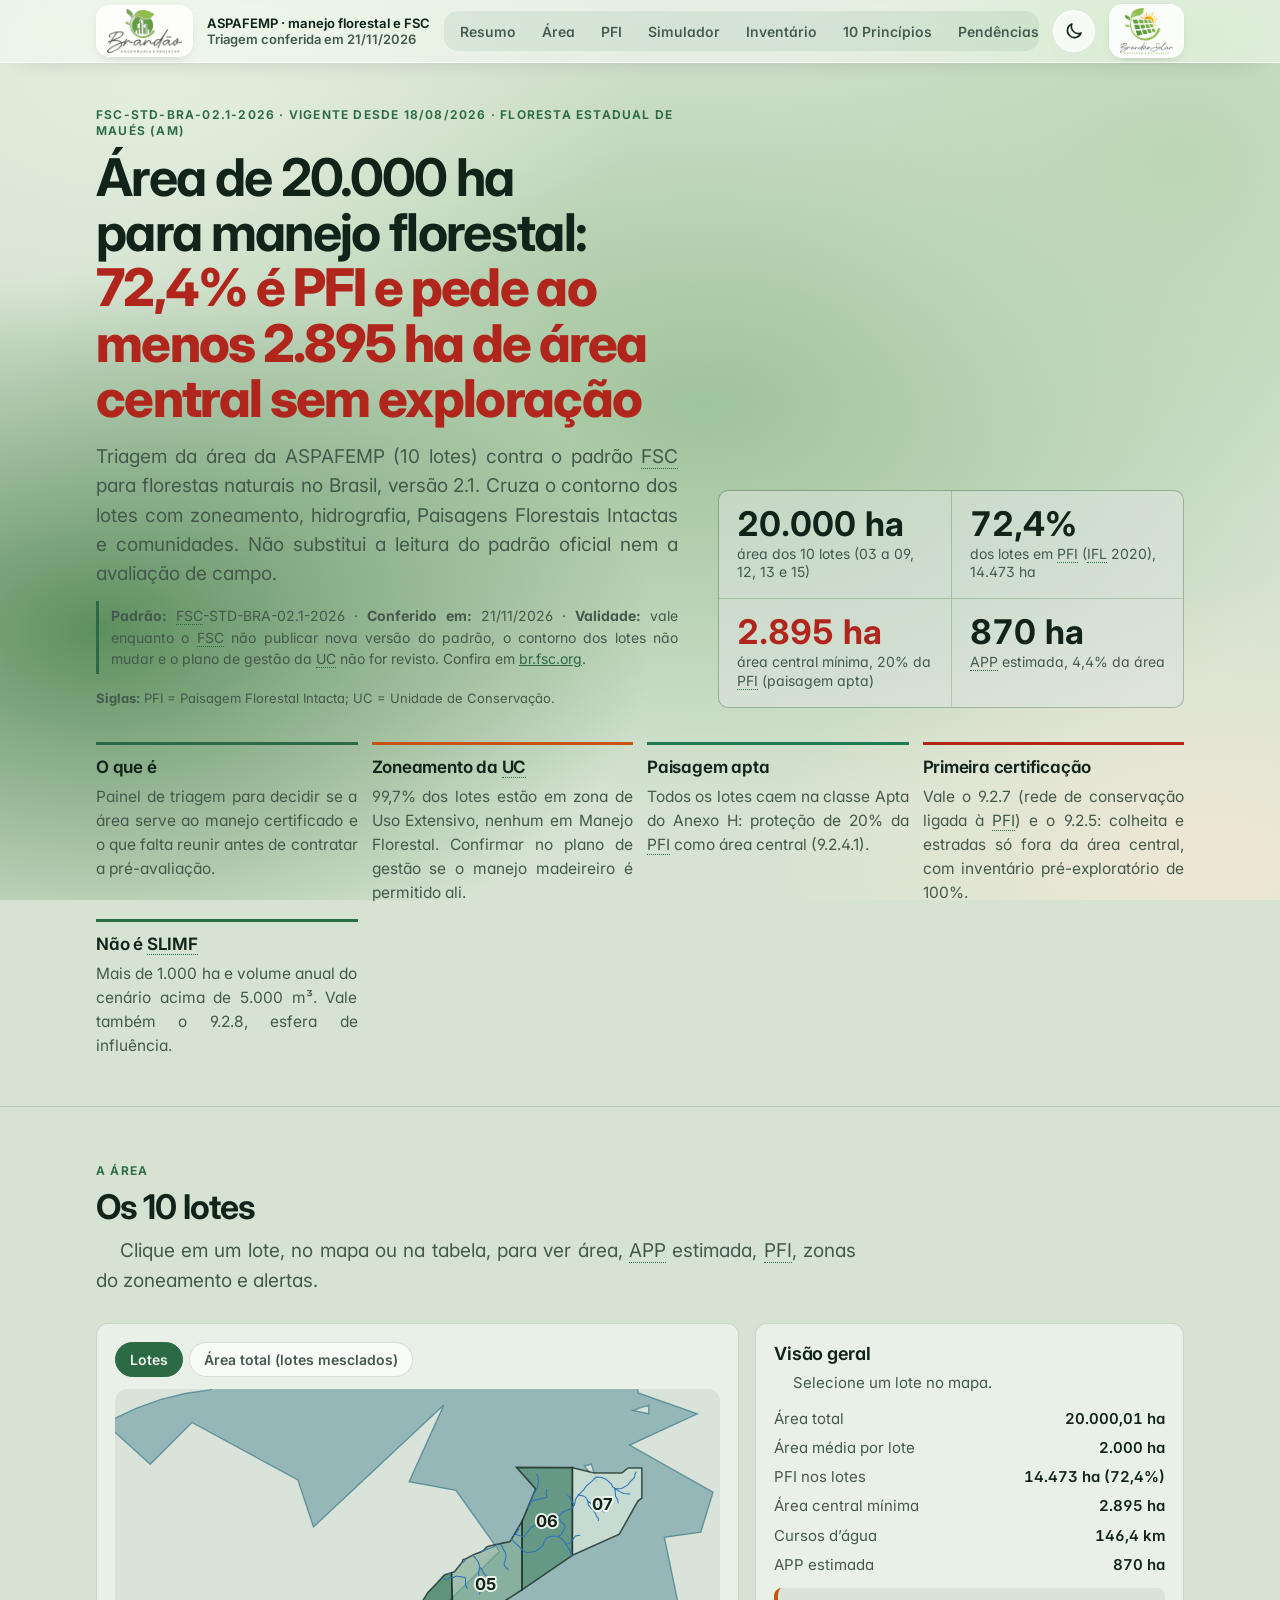
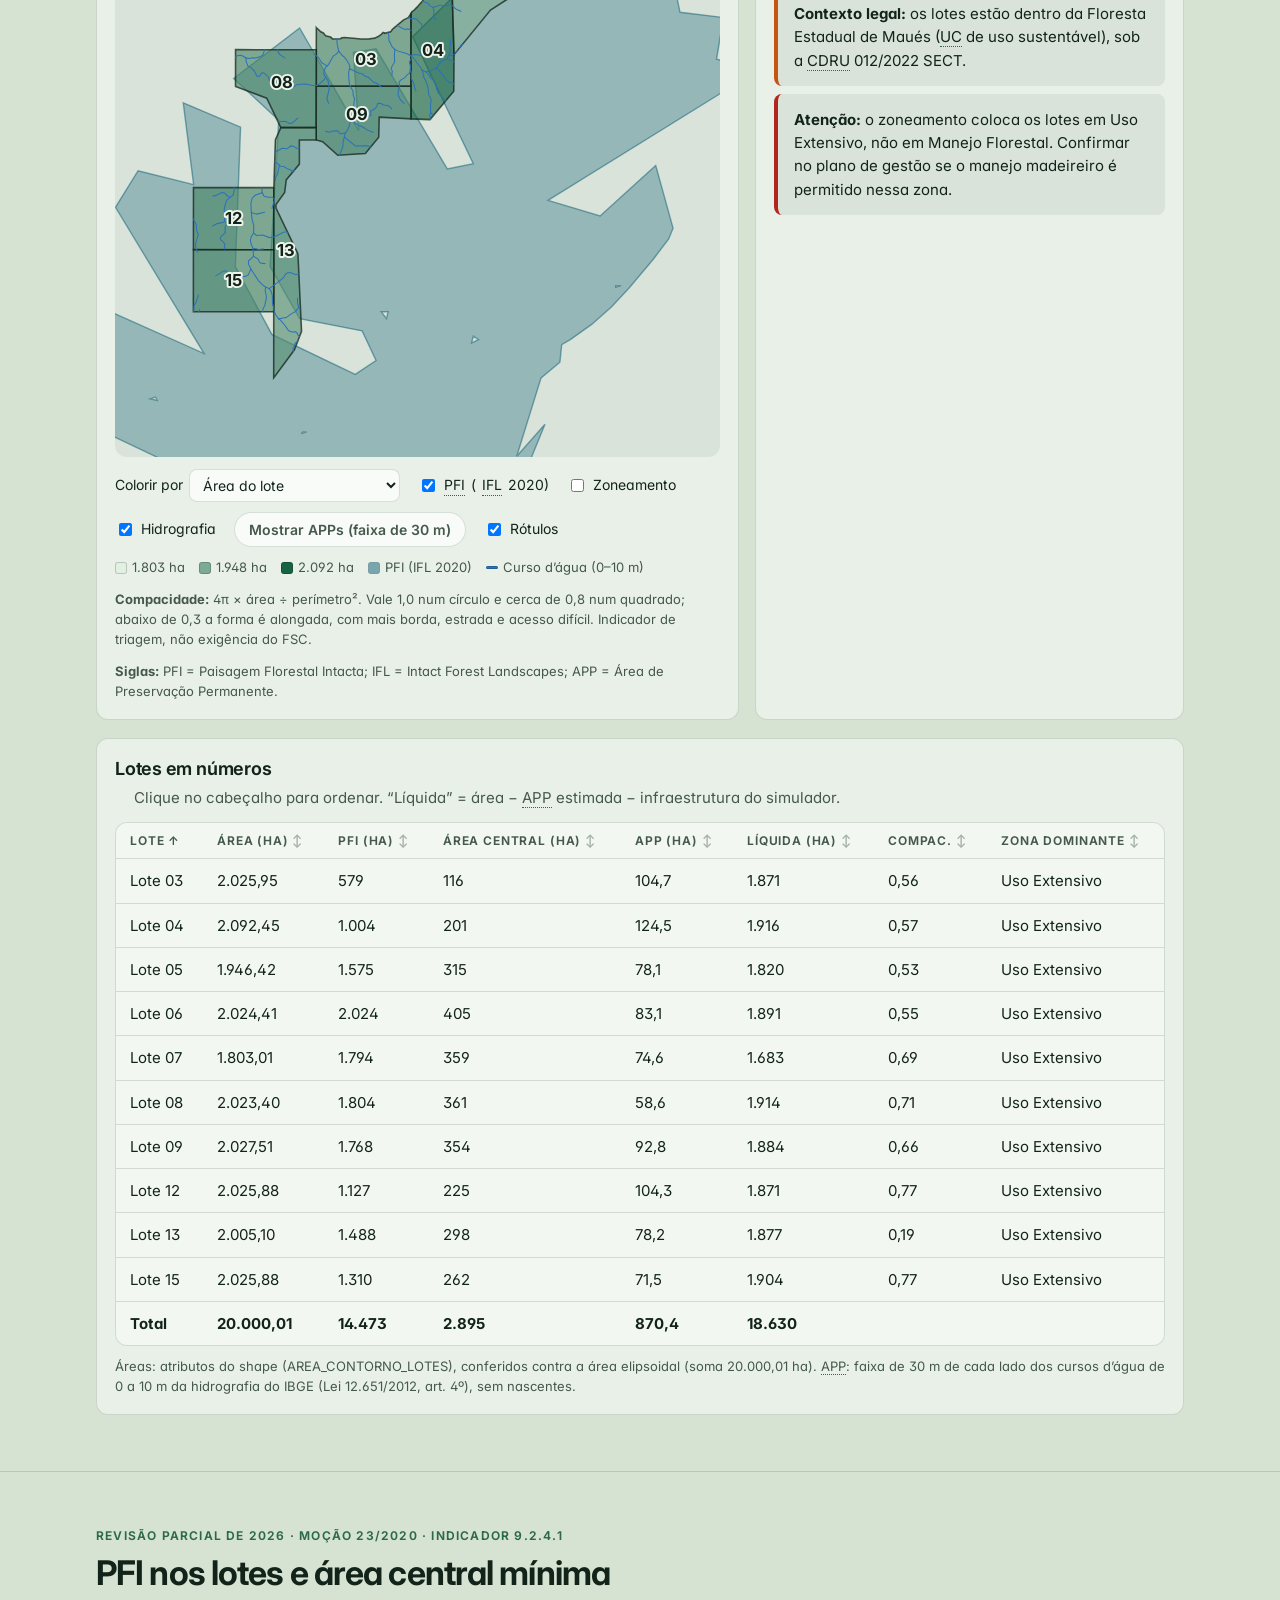
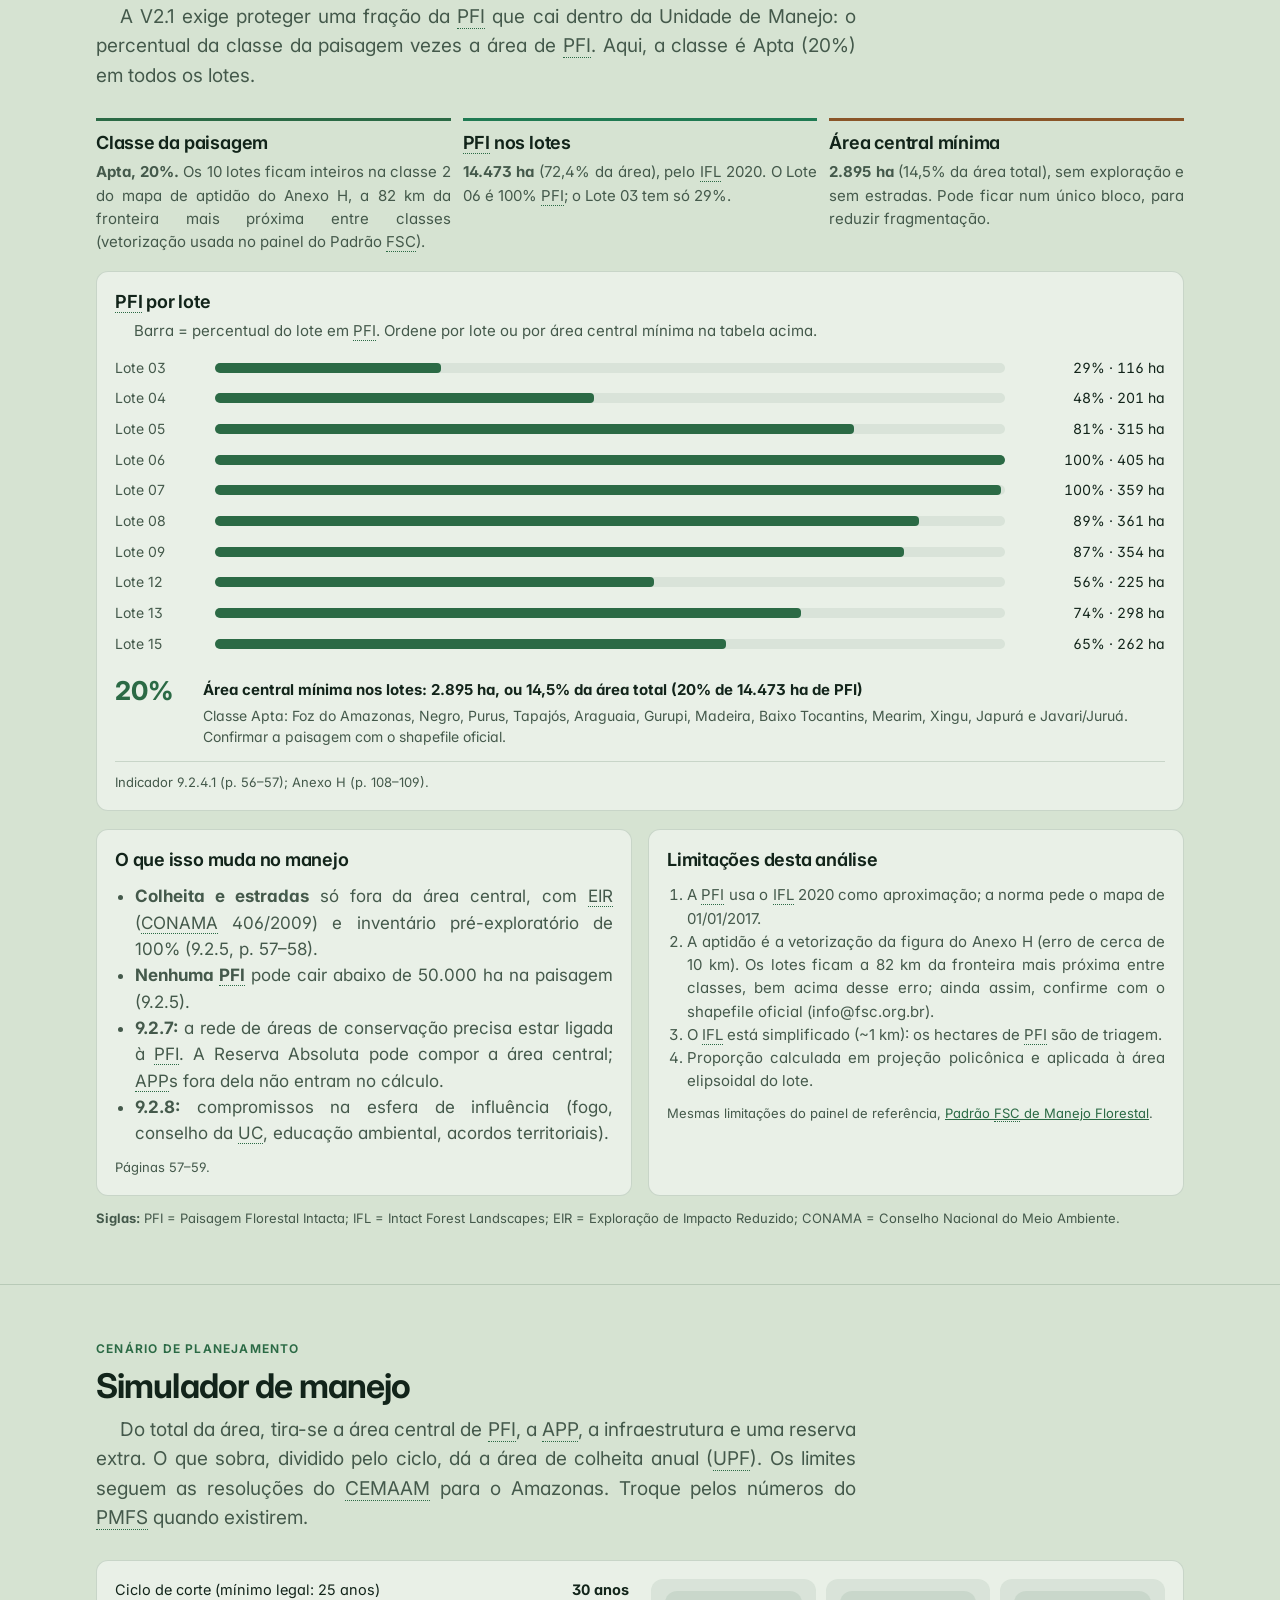
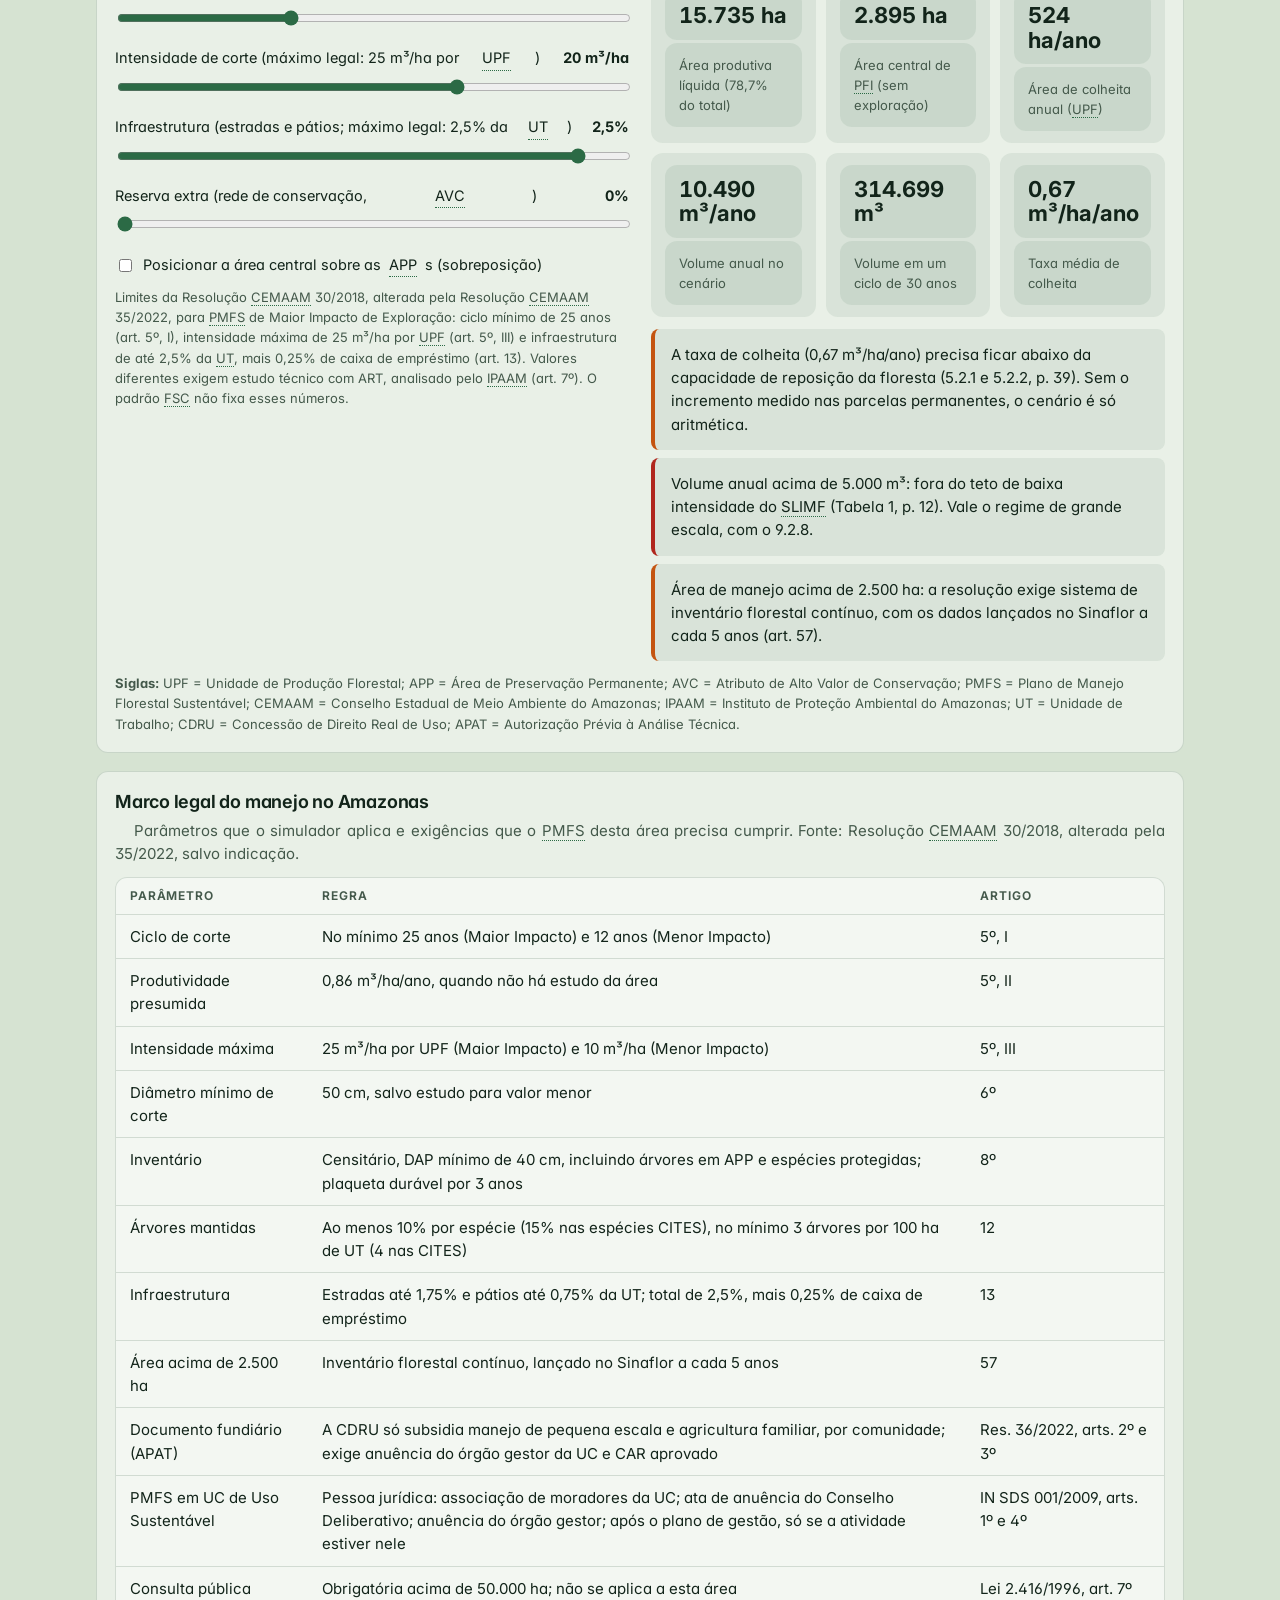
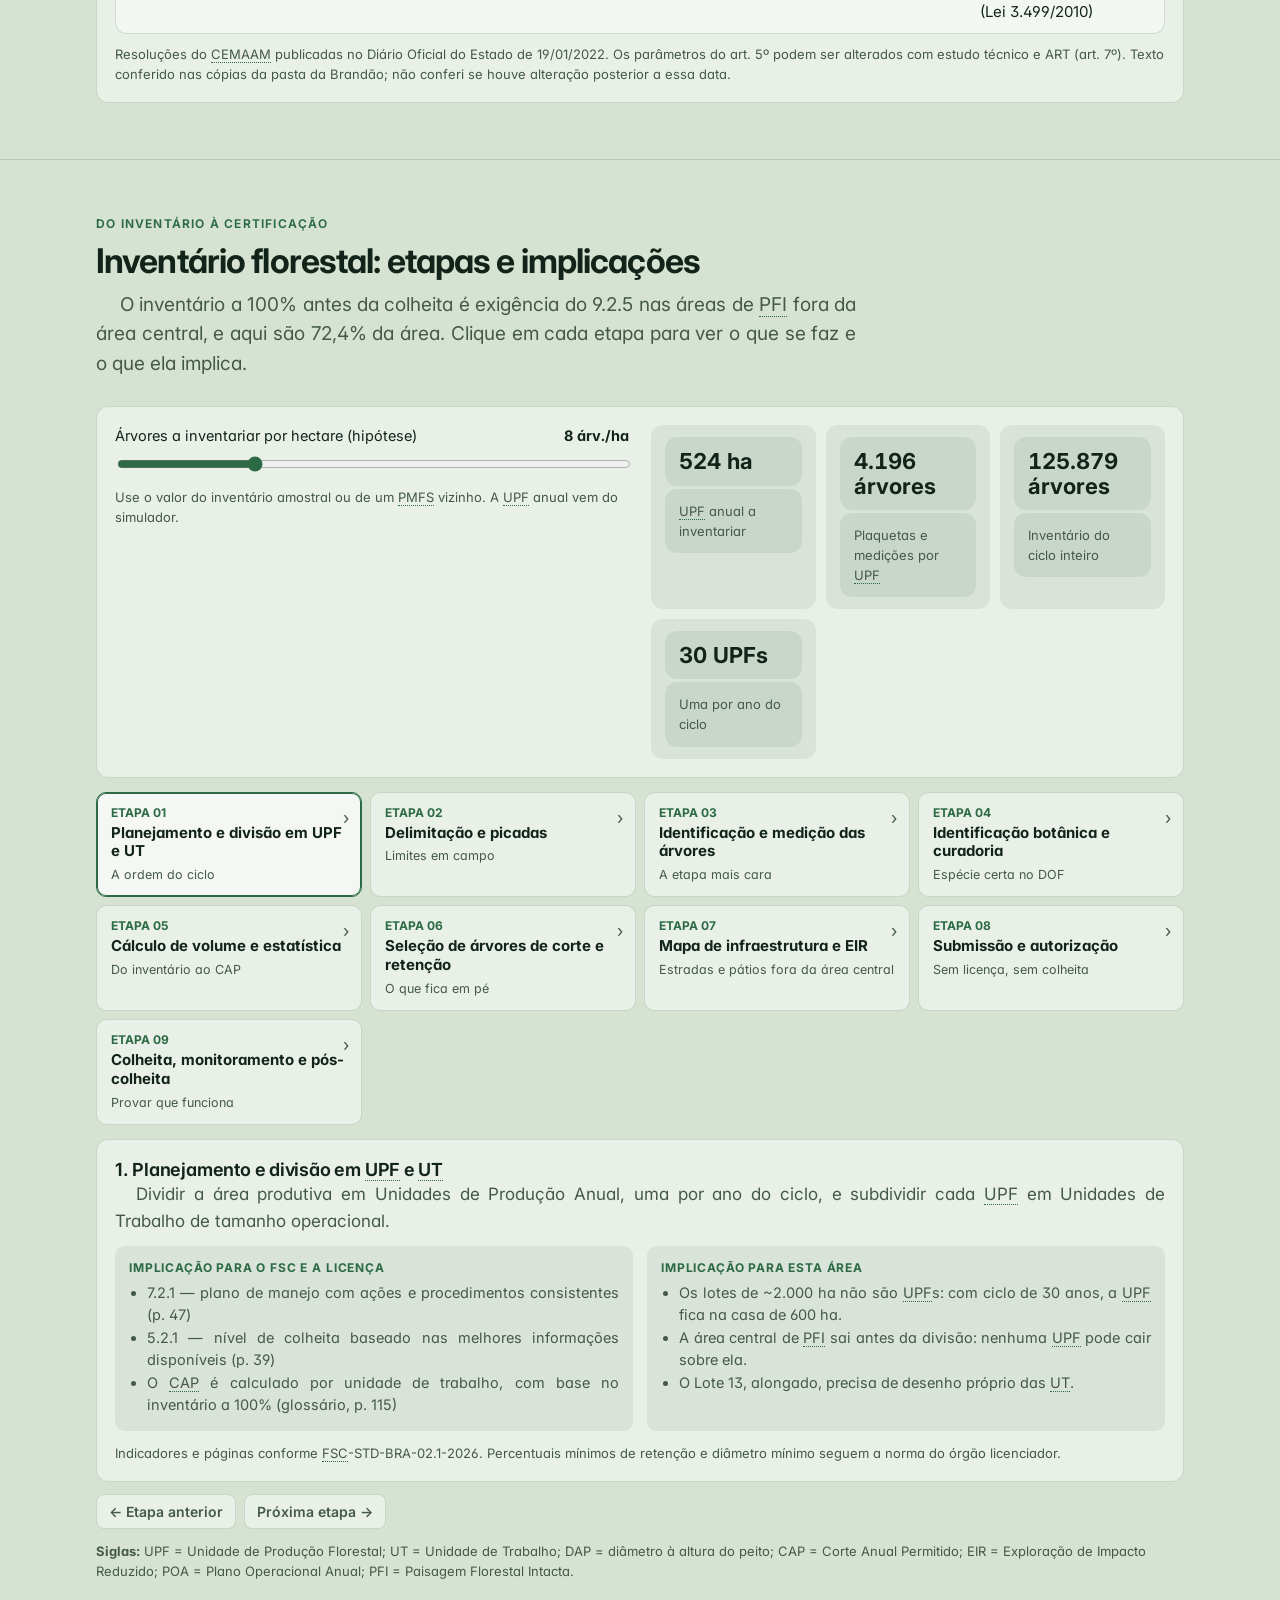
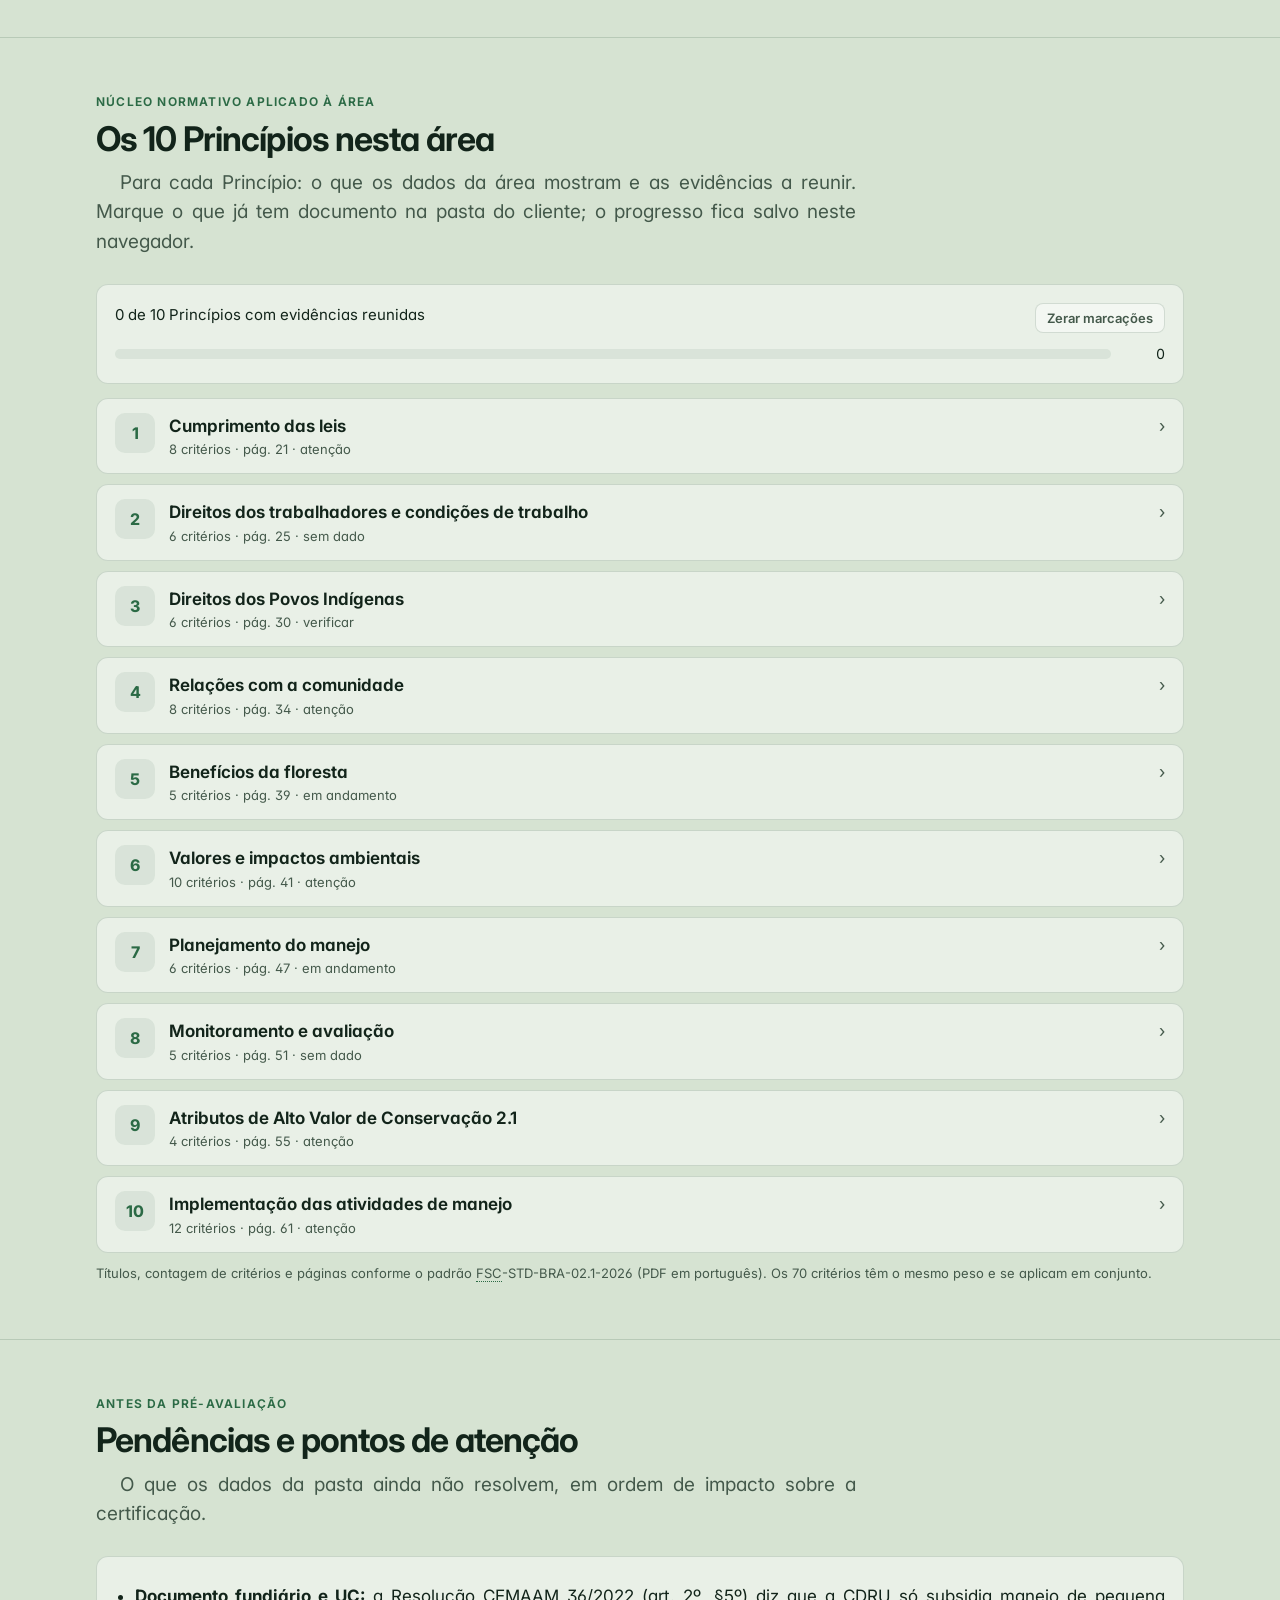
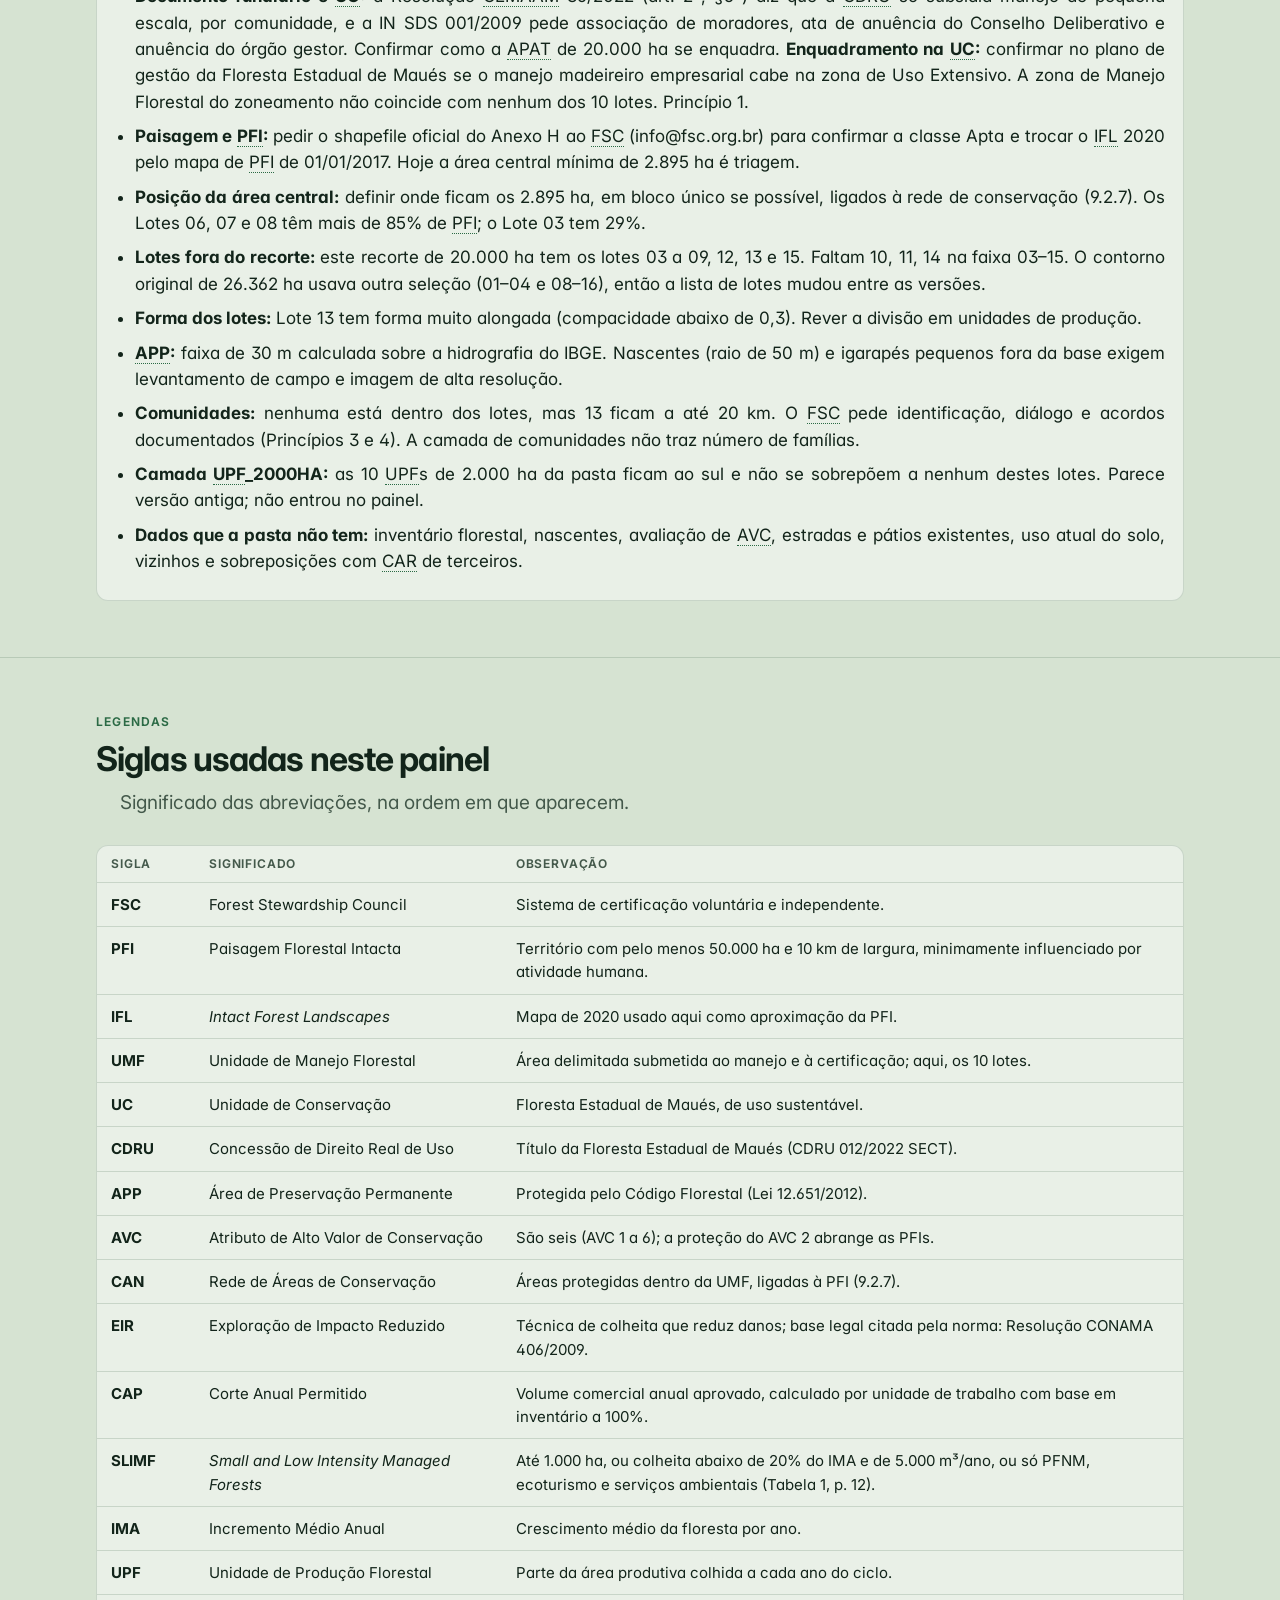
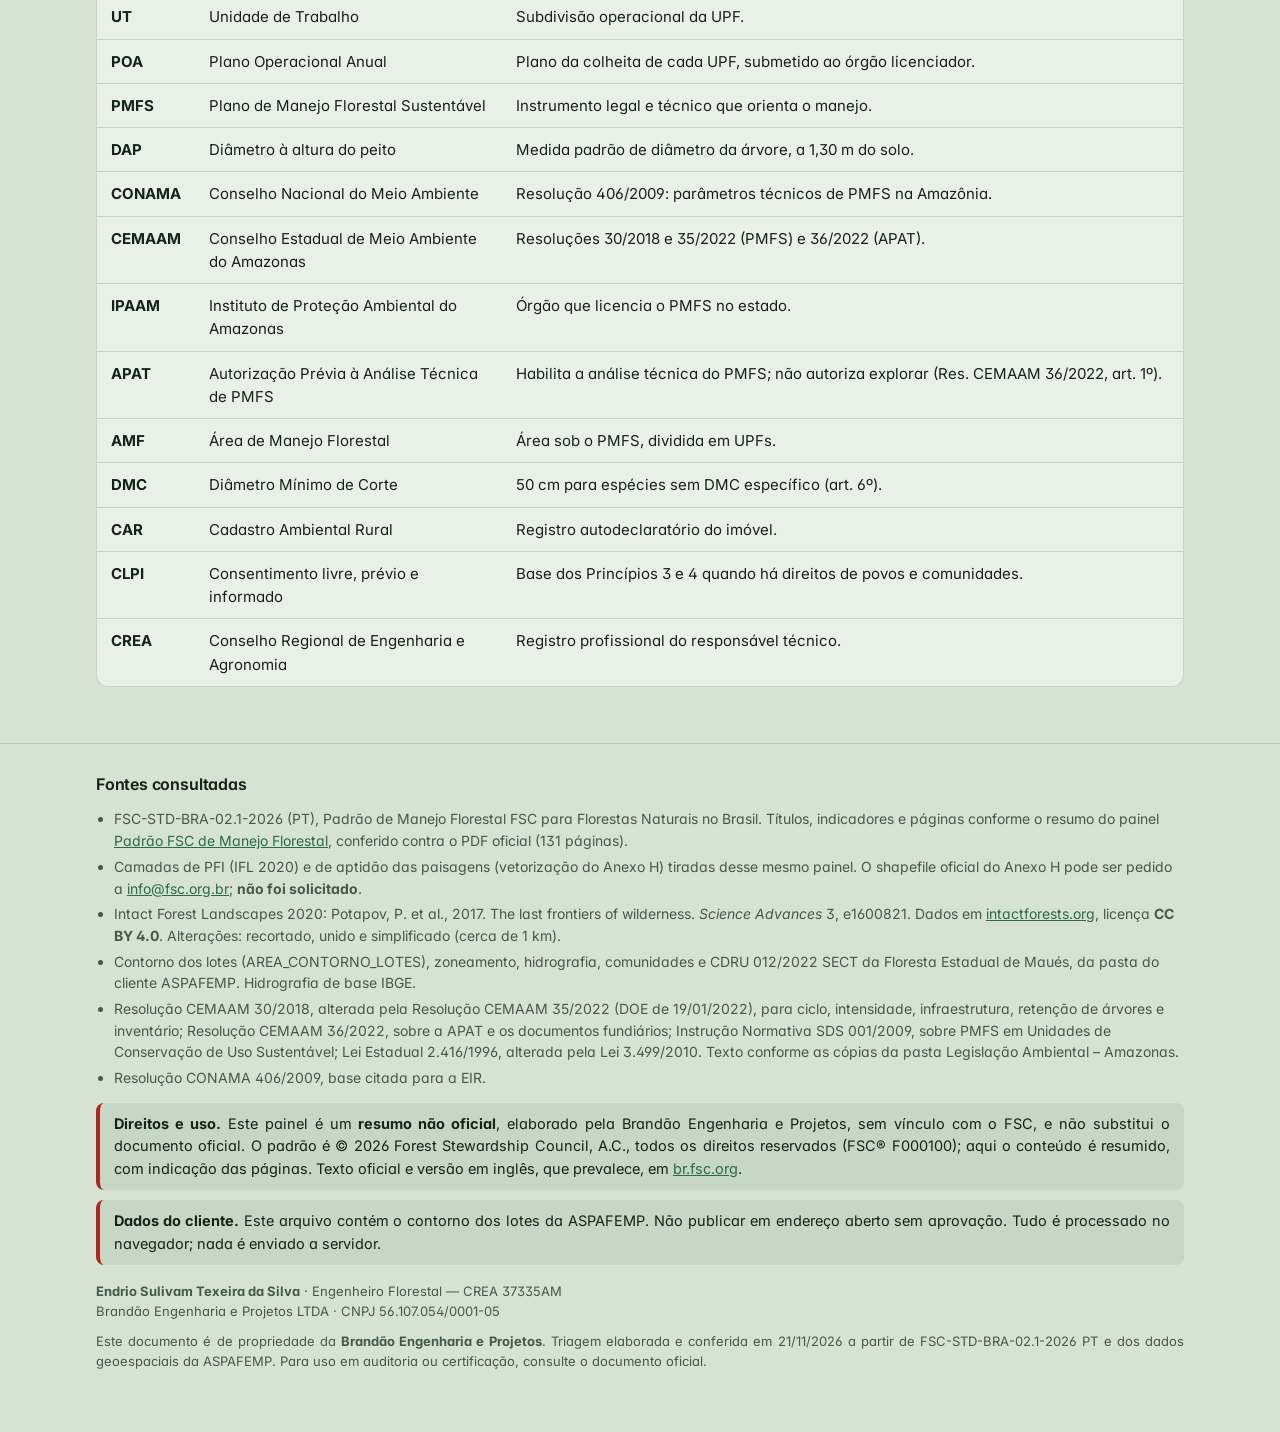
==== commit 005a1c66: "Apply Amazonas PMFS rules (CEMAAM 30/2018 as amended by 35/2022) to simulator; add APP toggle Co-Aut" ====
--- a/PAINEL_FSC_ASPAFEMP.html
+++ b/PAINEL_FSC_ASPAFEMP.html
@@ -1057,6 +1057,7 @@
 .tabs{display:flex;gap:6px;margin-bottom:12px;flex-wrap:wrap}
 .vtab{font:600 14px var(--font-body);padding:8px 14px;border-radius:99px;border:1px solid var(--line);background:var(--glass-strong);color:var(--muted);cursor:pointer}
 .vtab.on{background:var(--accent);color:var(--solid);border-color:var(--accent)}
+.appz{fill:#e8590c;fill-opacity:.55;stroke:#c2410c;stroke-width:.0004;pointer-events:none}
 .uni{fill:#cfe3d6;fill-opacity:.6;stroke:none}
 .uni-out{fill:none;stroke:var(--ink);stroke-width:.0022;stroke-linejoin:round;pointer-events:none}
 .lot.nolin{stroke:none;cursor:default;pointer-events:none}
@@ -1136,6 +1137,7 @@
           <label><input type="checkbox" id="chkPfi" checked> PFI (IFL 2020)</label>
           <label><input type="checkbox" id="chkZon"> Zoneamento</label>
           <label><input type="checkbox" id="chkHid" checked> Hidrografia</label>
+          <button type="button" class="vtab" id="btnApp" aria-pressed="false">Mostrar APPs (faixa de 30 m)</button>
           <label><input type="checkbox" id="chkLbl" checked> Rótulos</label>
         </div>
         <div class="leg" id="legenda"></div>
@@ -1203,24 +1205,45 @@
     <header>
       <div class="eyebrow">Cenário de planejamento</div>
       <h2>Simulador de manejo</h2>
-      <p class="lede">Do total da área, tira-se a área central de PFI, a APP, a infraestrutura e uma reserva extra. O que sobra, dividido pelo ciclo, dá a área de colheita anual (UPA). Troque pelos números do PMFS quando existirem.</p>
+      <p class="lede">Do total da área, tira-se a área central de PFI, a APP, a infraestrutura e uma reserva extra. O que sobra, dividido pelo ciclo, dá a área de colheita anual (UPF). Os limites seguem as resoluções do CEMAAM para o Amazonas. Troque pelos números do PMFS quando existirem.</p>
     </header>
     <div class="panel">
       <div class="two">
         <div>
-          <div class="fld"><label>Ciclo de corte <b id="vCiclo"></b></label><input type="range" id="ciclo" min="25" max="35" step="1" value="30"></div>
-          <div class="fld"><label>Intensidade de corte <b id="vInt"></b></label><input type="range" id="intens" min="10" max="30" step="1" value="20"></div>
-          <div class="fld"><label>Infraestrutura (estradas, pátios, trilhas) <b id="vInfra"></b></label><input type="range" id="infra" min="0" max="10" step="0.5" value="4"></div>
+          <div class="fld"><label>Ciclo de corte (mínimo legal: 25 anos) <b id="vCiclo"></b></label><input type="range" id="ciclo" min="25" max="40" step="1" value="30"></div>
+          <div class="fld"><label>Intensidade de corte (máximo legal: 25 m³/ha por UPF) <b id="vInt"></b></label><input type="range" id="intens" min="10" max="25" step="1" value="20"></div>
+          <div class="fld"><label>Infraestrutura (estradas e pátios; máximo legal: 2,5% da UT) <b id="vInfra"></b></label><input type="range" id="infra" min="0" max="2.75" step="0.25" value="2.5"></div>
           <div class="fld"><label>Reserva extra (rede de conservação, AVC) <b id="vCons"></b></label><input type="range" id="cons" min="0" max="15" step="1" value="0"></div>
           <label class="chk"><input type="checkbox" id="ovl"> Posicionar a área central sobre as APPs (sobreposição)</label>
-          <p class="src" style="margin-top:10px">Faixas: ciclo de 25 a 35 anos e até 30 m³/ha (IN MMA 5/2006, PMFS de grande porte). Confira a norma vigente e a do órgão licenciador. O padrão FSC não fixa esses números.</p>
+          <p class="src" style="margin-top:10px">Limites da Resolução CEMAAM 30/2018, alterada pela Resolução CEMAAM 35/2022, para PMFS de Maior Impacto de Exploração: ciclo mínimo de 25 anos (art. 5º, I), intensidade máxima de 25 m³/ha por UPF (art. 5º, III) e infraestrutura de até 2,5% da UT, mais 0,25% de caixa de empréstimo (art. 13). Valores diferentes exigem estudo técnico com ART, analisado pelo IPAAM (art. 7º). O padrão FSC não fixa esses números.</p>
         </div>
         <div>
           <div class="outg" id="saida"></div>
           <div class="stack" id="alertaSim"></div>
         </div>
       </div>
-      <p class="src siglas-note"><b>Siglas:</b> UPA = Unidade de Produção Anual; APP = Área de Preservação Permanente; AVC = Atributo de Alto Valor de Conservação; PMFS = Plano de Manejo Florestal Sustentável; IN MMA = Instrução Normativa do Ministério do Meio Ambiente.</p>
+      <p class="src siglas-note"><b>Siglas:</b> UPF = Unidade de Produção Florestal; APP = Área de Preservação Permanente; AVC = Atributo de Alto Valor de Conservação; PMFS = Plano de Manejo Florestal Sustentável; CEMAAM = Conselho Estadual de Meio Ambiente do Amazonas; IPAAM = Instituto de Proteção Ambiental do Amazonas; UT = Unidade de Trabalho; CDRU = Concessão de Direito Real de Uso; APAT = Autorização Prévia à Análise Técnica.</p>
+    </div>
+    <div class="panel" style="margin-top:18px">
+      <h3>Marco legal do manejo no Amazonas</h3>
+      <p class="muted" style="margin-top:6px;font-size:15px">Parâmetros que o simulador aplica e exigências que o PMFS desta área precisa cumprir. Fonte: Resolução CEMAAM 30/2018, alterada pela 35/2022, salvo indicação.</p>
+      <div class="tbl-wrap" style="margin-top:12px"><table>
+        <thead><tr><th>Parâmetro</th><th>Regra</th><th>Artigo</th></tr></thead>
+        <tbody>
+          <tr><td>Ciclo de corte</td><td>No mínimo 25 anos (Maior Impacto) e 12 anos (Menor Impacto)</td><td>5º, I</td></tr>
+          <tr><td>Produtividade presumida</td><td>0,86 m³/ha/ano, quando não há estudo da área</td><td>5º, II</td></tr>
+          <tr><td>Intensidade máxima</td><td>25 m³/ha por UPF (Maior Impacto) e 10 m³/ha (Menor Impacto)</td><td>5º, III</td></tr>
+          <tr><td>Diâmetro mínimo de corte</td><td>50 cm, salvo estudo para valor menor</td><td>6º</td></tr>
+          <tr><td>Inventário</td><td>Censitário, DAP mínimo de 40 cm, incluindo árvores em APP e espécies protegidas; plaqueta durável por 3 anos</td><td>8º</td></tr>
+          <tr><td>Árvores mantidas</td><td>Ao menos 10% por espécie (15% nas espécies CITES), no mínimo 3 árvores por 100 ha de UT (4 nas CITES)</td><td>12</td></tr>
+          <tr><td>Infraestrutura</td><td>Estradas até 1,75% e pátios até 0,75% da UT; total de 2,5%, mais 0,25% de caixa de empréstimo</td><td>13</td></tr>
+          <tr><td>Área acima de 2.500 ha</td><td>Inventário florestal contínuo, lançado no Sinaflor a cada 5 anos</td><td>57</td></tr>
+          <tr><td>Documento fundiário (APAT)</td><td>A CDRU só subsidia manejo de pequena escala e agricultura familiar, por comunidade; exige anuência do órgão gestor da UC e CAR aprovado</td><td>Res. 36/2022, arts. 2º e 3º</td></tr>
+          <tr><td>PMFS em UC de Uso Sustentável</td><td>Pessoa jurídica: associação de moradores da UC; ata de anuência do Conselho Deliberativo; anuência do órgão gestor; após o plano de gestão, só se a atividade estiver nele</td><td>IN SDS 001/2009, arts. 1º e 4º</td></tr>
+          <tr><td>Consulta pública</td><td>Obrigatória acima de 50.000 ha; não se aplica a esta área</td><td>Lei 2.416/1996, art. 7º (Lei 3.499/2010)</td></tr>
+        </tbody>
+      </table></div>
+      <p class="src">Resoluções do CEMAAM publicadas no Diário Oficial do Estado de 19/01/2022. Os parâmetros do art. 5º podem ser alterados com estudo técnico e ART (art. 7º). Texto conferido nas cópias da pasta da Brandão; não conferi se houve alteração posterior a essa data.</p>
     </div>
   </div>
 </section>
@@ -1235,7 +1258,7 @@
     <div class="panel" style="margin-bottom:14px">
       <div class="two">
         <div class="fld" style="margin:0"><label>Árvores a inventariar por hectare (hipótese) <b id="vDens"></b></label><input type="range" id="dens" min="2" max="25" step="1" value="8">
-          <p class="src" style="margin-top:8px">Use o valor do inventário amostral ou de um PMFS vizinho. A UPA anual vem do simulador.</p></div>
+          <p class="src" style="margin-top:8px">Use o valor do inventário amostral ou de um PMFS vizinho. A UPF anual vem do simulador.</p></div>
         <div class="outg" id="saidaInv"></div>
       </div>
     </div>
@@ -1245,7 +1268,7 @@
       <button type="button" class="seg" id="jprev" style="padding:8px 12px;font:600 14px var(--font-body);cursor:pointer;color:var(--muted)">← Etapa anterior</button>
       <button type="button" class="seg" id="jnext" style="padding:8px 12px;font:600 14px var(--font-body);cursor:pointer;color:var(--muted)">Próxima etapa →</button>
     </div>
-    <p class="src siglas-note"><b>Siglas:</b> UPA = Unidade de Produção Anual; UT = Unidade de Trabalho; DAP = diâmetro à altura do peito; CAP = Corte Anual Permitido; EIR = Exploração de Impacto Reduzido; POA = Plano Operacional Anual; PFI = Paisagem Florestal Intacta.</p>
+    <p class="src siglas-note"><b>Siglas:</b> UPF = Unidade de Produção Florestal; UT = Unidade de Trabalho; DAP = diâmetro à altura do peito; CAP = Corte Anual Permitido; EIR = Exploração de Impacto Reduzido; POA = Plano Operacional Anual; PFI = Paisagem Florestal Intacta.</p>
   </div>
 </section>
 
@@ -1300,13 +1323,17 @@
           <tr><td><b>CAP</b></td><td>Corte Anual Permitido</td><td>Volume comercial anual aprovado, calculado por unidade de trabalho com base em inventário a 100%.</td></tr>
           <tr><td><b>SLIMF</b></td><td><i>Small and Low Intensity Managed Forests</i></td><td>Até 1.000 ha, ou colheita abaixo de 20% do IMA e de 5.000 m³/ano, ou só PFNM, ecoturismo e serviços ambientais (Tabela 1, p. 12).</td></tr>
           <tr><td><b>IMA</b></td><td>Incremento Médio Anual</td><td>Crescimento médio da floresta por ano.</td></tr>
-          <tr><td><b>UPA</b></td><td>Unidade de Produção Anual</td><td>Parte da área produtiva colhida a cada ano do ciclo.</td></tr>
-          <tr><td><b>UT</b></td><td>Unidade de Trabalho</td><td>Subdivisão operacional da UPA.</td></tr>
-          <tr><td><b>POA</b></td><td>Plano Operacional Anual</td><td>Plano da colheita de cada UPA, submetido ao órgão licenciador.</td></tr>
+          <tr><td><b>UPF</b></td><td>Unidade de Produção Florestal</td><td>Parte da área produtiva colhida a cada ano do ciclo.</td></tr>
+          <tr><td><b>UT</b></td><td>Unidade de Trabalho</td><td>Subdivisão operacional da UPF.</td></tr>
+          <tr><td><b>POA</b></td><td>Plano Operacional Anual</td><td>Plano da colheita de cada UPF, submetido ao órgão licenciador.</td></tr>
           <tr><td><b>PMFS</b></td><td>Plano de Manejo Florestal Sustentável</td><td>Instrumento legal e técnico que orienta o manejo.</td></tr>
           <tr><td><b>DAP</b></td><td>Diâmetro à altura do peito</td><td>Medida padrão de diâmetro da árvore, a 1,30 m do solo.</td></tr>
           <tr><td><b>CONAMA</b></td><td>Conselho Nacional do Meio Ambiente</td><td>Resolução 406/2009: parâmetros técnicos de PMFS na Amazônia.</td></tr>
-          <tr><td><b>IN MMA</b></td><td>Instrução Normativa do Ministério do Meio Ambiente</td><td>IN 5/2006: ciclo, intensidade e procedimentos de PMFS.</td></tr>
+          <tr><td><b>CEMAAM</b></td><td>Conselho Estadual de Meio Ambiente do Amazonas</td><td>Resoluções 30/2018 e 35/2022 (PMFS) e 36/2022 (APAT).</td></tr>
+          <tr><td><b>IPAAM</b></td><td>Instituto de Proteção Ambiental do Amazonas</td><td>Órgão que licencia o PMFS no estado.</td></tr>
+          <tr><td><b>APAT</b></td><td>Autorização Prévia à Análise Técnica de PMFS</td><td>Habilita a análise técnica do PMFS; não autoriza explorar (Res. CEMAAM 36/2022, art. 1º).</td></tr>
+          <tr><td><b>AMF</b></td><td>Área de Manejo Florestal</td><td>Área sob o PMFS, dividida em UPFs.</td></tr>
+          <tr><td><b>DMC</b></td><td>Diâmetro Mínimo de Corte</td><td>50 cm para espécies sem DMC específico (art. 6º).</td></tr>
           <tr><td><b>CAR</b></td><td>Cadastro Ambiental Rural</td><td>Registro autodeclaratório do imóvel.</td></tr>
           <tr><td><b>CLPI</b></td><td>Consentimento livre, prévio e informado</td><td>Base dos Princípios 3 e 4 quando há direitos de povos e comunidades.</td></tr>
           <tr><td><b>CREA</b></td><td>Conselho Regional de Engenharia e Agronomia</td><td>Registro profissional do responsável técnico.</td></tr>
@@ -1324,7 +1351,8 @@
         <li>Camadas de PFI (IFL 2020) e de aptidão das paisagens (vetorização do Anexo H) tiradas desse mesmo painel. O shapefile oficial do Anexo H pode ser pedido a <a href="mailto:info@fsc.org.br">info@fsc.org.br</a>; <b>não foi solicitado</b>.</li>
         <li>Intact Forest Landscapes 2020: Potapov, P. et al., 2017. The last frontiers of wilderness. <i>Science Advances</i> 3, e1600821. Dados em <a href="https://intactforests.org/data.ifl.html" rel="noopener">intactforests.org</a>, licença <b>CC BY 4.0</b>. Alterações: recortado, unido e simplificado (cerca de 1 km).</li>
         <li>Contorno dos lotes (AREA_CONTORNO_LOTES), zoneamento, hidrografia, comunidades e CDRU 012/2022 SECT da Floresta Estadual de Maués, da pasta do cliente ASPAFEMP. Hidrografia de base IBGE.</li>
-        <li>IN MMA 5/2006 e Resolução CONAMA 406/2009, para ciclo, intensidade e EIR.</li>
+        <li>Resolução CEMAAM 30/2018, alterada pela Resolução CEMAAM 35/2022 (DOE de 19/01/2022), para ciclo, intensidade, infraestrutura, retenção de árvores e inventário; Resolução CEMAAM 36/2022, sobre a APAT e os documentos fundiários; Instrução Normativa SDS 001/2009, sobre PMFS em Unidades de Conservação de Uso Sustentável; Lei Estadual 2.416/1996, alterada pela Lei 3.499/2010. Texto conforme as cópias da pasta Legislação Ambiental – Amazonas.</li>
+        <li>Resolução CONAMA 406/2009, base citada para a EIR.</li>
       </ul>
       <p class="aviso" style="margin-top:10px"><b>Direitos e uso.</b> Este painel é um <b>resumo não oficial</b>, elaborado pela Brandão Engenharia e Projetos, sem vínculo com o FSC, e não substitui o documento oficial. O padrão é © 2026 Forest Stewardship Council, A.C., todos os direitos reservados (FSC® F000100); aqui o conteúdo é resumido, com indicação das páginas. Texto oficial e versão em inglês, que prevalece, em <a href="https://br.fsc.org" rel="noopener">br.fsc.org</a>.</p>
       <p class="aviso" style="margin-top:10px"><b>Dados do cliente.</b> Este arquivo contém o contorno dos lotes da ASPAFEMP. Não publicar em endereço aberto sem aprovação. Tudo é processado no navegador; nada é enviado a servidor.</p></div>
@@ -1334,7 +1362,7 @@
 </footer>
 
 <script>
-const DATA = {"lotes":[{"nome":"Lote 03","lote":"03","area_ha":2025.95,"perim_m":21372.96,"ring":[[-57.7289,-3.88549],[-57.78341,-3.88544],[-57.78338,-3.85183],[-57.78332,-3.8519],[-57.78186,-3.8532],[-57.78085,-3.85417],[-57.77936,-3.85488],[-57.77801,-3.85645],[-57.7752,-3.85724],[-57.77402,-3.85831],[-57.76958,-3.85821],[-57.76953,-3.85816],[-57.76929,-3.85815],[-57.76876,-3.85763],[-57.76708,-3.85745],[-57.76213,-3.85788],[-57.7577,-3.8583],[-57.75312,-3.8583],[-57.75297,-3.85828],[-57.75287,-3.85828],[-57.75134,-3.85803],[-57.74969,-3.85785],[-57.7486,-3.8573],[-57.7478,-3.85693],[-57.74597,-3.85565],[-57.74502,-3.8547],[-57.74459,-3.8547],[-57.74423,-3.85479],[-57.74411,-3.85505],[-57.74068,-3.85424],[-57.74068,-3.85408],[-57.74036,-3.854],[-57.73969,-3.85291],[-57.73846,-3.85181],[-57.73328,-3.84747],[-57.73108,-3.84637],[-57.73035,-3.84595],[-57.72886,-3.84364],[-57.7289,-3.88549]],"area_elip_ha":2025.95,"centroide":[-57.75489,-3.87009],"bbox":[-57.78341367620856,-3.885487758036841,-57.72886276279963,-3.84363895459895],"vertices":38,"app_ha":104.72,"hidro_km":17.71,"zonas":{"Especial para adequação fundiária":0.0,"Preservação":0.01,"Manejo Florestal":0.0,"Uso Extensivo":2003.5,"Uso Intensivo":0.0,"Amortecimento":20.21},"pfi_ha":579.3,"classe":"2"},{"nome":"Lote 04","lote":"04","area_ha":2092.45,"perim_m":21547.76,"ring":[[-57.70552,-3.8203],[-57.70409,-3.86735],[-57.70425,-3.88839],[-57.71793,-3.90464],[-57.72891,-3.90424],[-57.72886,-3.84364],[-57.72815,-3.84253],[-57.72691,-3.84164],[-57.7254,-3.84003],[-57.72491,-3.83948],[-57.72241,-3.83673],[-57.72076,-3.83417],[-57.71942,-3.83185],[-57.71405,-3.82635],[-57.70978,-3.82166],[-57.70813,-3.82098],[-57.70593,-3.82043],[-57.70552,-3.8203]],"area_elip_ha":2092.45,"centroide":[-57.71646,-3.86525],"bbox":[-57.72891462476292,-3.904640956370489,-57.70409173892765,-3.820295564361045],"vertices":17,"app_ha":124.53,"hidro_km":21.17,"zonas":{"Especial para adequação fundiária":0.0,"Preservação":0.5,"Manejo Florestal":0.0,"Uso Extensivo":2089.4,"Uso Intensivo":0.0,"Amortecimento":1.12},"pfi_ha":1003.6,"classe":"2"},{"nome":"Lote 05","lote":"05","area_ha":1946.42,"perim_m":21570.51,"ring":[[-57.6649,-3.79064],[-57.66493,-3.83008],[-57.68312,-3.84172],[-57.70409,-3.86735],[-57.70552,-3.8203],[-57.70374,-3.8197],[-57.70294,-3.81854],[-57.7005,-3.81561],[-57.69922,-3.81384],[-57.69897,-3.81274],[-57.69757,-3.81238],[-57.69226,-3.80963],[-57.68964,-3.80865],[-57.68756,-3.8078],[-57.68665,-3.80701],[-57.68597,-3.80615],[-57.685,-3.80548],[-57.68445,-3.80511],[-57.67187,-3.80241],[-57.6649,-3.79064]],"area_elip_ha":1946.42,"centroide":[-57.68623,-3.82727],"bbox":[-57.70551685329011,-3.867352955904275,-57.66490261475759,-3.790643712033531],"vertices":19,"app_ha":78.11,"hidro_km":13.14,"zonas":{"Especial para adequação fundiária":0.0,"Preservação":0.0,"Manejo Florestal":0.0,"Uso Extensivo":1942.17,"Uso Intensivo":0.0,"Amortecimento":2.66},"pfi_ha":1575.1,"classe":"2"},{"nome":"Lote 06","lote":"06","area_ha":2024.41,"perim_m":21468.61,"ring":[[-57.63591,-3.75992],[-57.63595,-3.81026],[-57.66493,-3.83008],[-57.6649,-3.79064],[-57.65712,-3.77213],[-57.66819,-3.75976],[-57.63591,-3.75992]],"area_elip_ha":2024.41,"centroide":[-57.65056,-3.79112],"bbox":[-57.66818524735631,-3.830080227626183,-57.63591092965312,-3.759755121003507],"vertices":6,"app_ha":83.06,"hidro_km":14.02,"zonas":{"Especial para adequação fundiária":0.0,"Preservação":0.0,"Manejo Florestal":0.0,"Uso Extensivo":2011.57,"Uso Intensivo":0.0,"Amortecimento":11.48},"pfi_ha":2024.4,"classe":"2"},{"nome":"Lote 07","lote":"07","area_ha":1803.01,"perim_m":18084.73,"ring":[[-57.59599,-3.77739],[-57.59827,-3.77913],[-57.60896,-3.79814],[-57.63595,-3.81026],[-57.63591,-3.75992],[-57.62342,-3.76297],[-57.60743,-3.76299],[-57.60397,-3.76009],[-57.59598,-3.76013],[-57.59599,-3.77739]],"area_elip_ha":1803.01,"centroide":[-57.61866,-3.78135],"bbox":[-57.63594765347966,-3.810264582550914,-57.595978050370675,-3.759918907660707],"vertices":9,"app_ha":74.58,"hidro_km":12.51,"zonas":{"Especial para adequação fundiária":0.0,"Preservação":6.33,"Manejo Florestal":0.0,"Uso Extensivo":1792.22,"Uso Intensivo":0.01,"Amortecimento":3.12},"pfi_ha":1794.4,"classe":"2"},{"nome":"Lote 08","lote":"08","area_ha":2023.4,"perim_m":18910.86,"ring":[[-57.82988,-3.86447],[-57.78339,-3.86452],[-57.78344,-3.90926],[-57.80381,-3.90924],[-57.81195,-3.89237],[-57.8299,-3.88557],[-57.82988,-3.86447]],"area_elip_ha":2023.4,"centroide":[-57.80329,-3.88349],"bbox":[-57.82990317157176,-3.909263430170892,-57.78339442904005,-3.864474062885826],"vertices":6,"app_ha":58.56,"hidro_km":9.7,"zonas":{"Especial para adequação fundiária":0.0,"Preservação":0.0,"Manejo Florestal":0.0,"Uso Extensivo":2022.18,"Uso Intensivo":0.0,"Amortecimento":0.0},"pfi_ha":1803.9,"classe":"2"},{"nome":"Lote 09","lote":"09","area_ha":2027.51,"perim_m":19677.85,"ring":[[-57.78341,-3.88544],[-57.7289,-3.88549],[-57.72891,-3.90424],[-57.74717,-3.90326],[-57.74746,-3.91476],[-57.75515,-3.92411],[-57.77104,-3.9251],[-57.77973,-3.91733],[-57.78344,-3.91636],[-57.78341,-3.88544]],"area_elip_ha":2027.51,"centroide":[-57.75971,-3.90193],"bbox":[-57.783442312072,-3.925104196070139,-57.72889848793906,-3.885438788755641],"vertices":9,"app_ha":92.83,"hidro_km":15.5,"zonas":{"Especial para adequação fundiária":0.0,"Preservação":0.3,"Manejo Florestal":0.0,"Uso Extensivo":2025.9,"Uso Intensivo":0.0,"Amortecimento":0.0},"pfi_ha":1767.8,"classe":"2"},{"nome":"Lote 12","lote":"12","area_ha":2025.88,"perim_m":18162.4,"ring":[[-57.85411,-3.94369],[-57.80783,-3.94373],[-57.80787,-3.97938],[-57.85414,-3.97933],[-57.85411,-3.94369]],"area_elip_ha":2025.88,"centroide":[-57.83099,-3.96153],"bbox":[-57.85414354915987,-3.97938104526044,-57.8078322817009,-3.943685620110948],"vertices":4,"app_ha":104.25,"hidro_km":17.47,"zonas":{"Especial para adequação fundiária":0.0,"Preservação":0.0,"Manejo Florestal":0.0,"Uso Extensivo":2024.68,"Uso Intensivo":0.0,"Amortecimento":0.0},"pfi_ha":1126.8,"classe":"2"},{"nome":"Lote 13","lote":"13","area_ha":2005.1,"perim_m":36565.28,"ring":[[-57.80784,-3.9547],[-57.80783,-3.94373],[-57.80693,-3.91614],[-57.80381,-3.90924],[-57.78344,-3.90926],[-57.78344,-3.91636],[-57.79314,-3.91632],[-57.79312,-3.93021],[-57.8007,-3.93928],[-57.8016,-3.94656],[-57.8066,-3.95338],[-57.8066,-3.95549],[-57.79397,-3.98171],[-57.7919,-4.02623],[-57.79598,-4.03688],[-57.80794,-4.05304],[-57.80784,-3.9547]],"area_elip_ha":2005.1,"centroide":[-57.8007,-3.97992],"bbox":[-57.80793929944059,-4.053035532089408,-57.78343572284721,-3.909244106015519],"vertices":16,"app_ha":78.23,"hidro_km":13.21,"zonas":{"Especial para adequação fundiária":0.0,"Preservação":16.46,"Manejo Florestal":0.75,"Uso Extensivo":1986.66,"Uso Intensivo":0.0,"Amortecimento":0.0},"pfi_ha":1487.8,"classe":"2"},{"nome":"Lote 15","lote":"15","area_ha":2025.88,"perim_m":18162.4,"ring":[[-57.85414,-3.97933],[-57.80787,-3.97938],[-57.8079,-4.01503],[-57.85418,-4.01498],[-57.85414,-3.97933]],"area_elip_ha":2025.88,"centroide":[-57.83102,-3.99718],"bbox":[-57.85418044048149,-4.015030078534123,-57.8078668611613,-3.97933426416209],"vertices":4,"app_ha":71.53,"hidro_km":11.99,"zonas":{"Especial para adequação fundiária":0.0,"Preservação":0.0,"Manejo Florestal":0.0,"Uso Extensivo":2024.68,"Uso Intensivo":0.0,"Amortecimento":0.0},"pfi_ha":1310.3,"classe":"2"}],"zoneamento":[{"zona":"Especial para adequação fundiária","geom":{"type":"MultiPolygon","coordinates":[[[[-57.92068402291741,-4.071907102955497],[-57.924263498325566,-4.0693929326556315],[-57.92426348974883,-4.0631714339044525],[-57.92349645282413,-4.059378876812543],[-57.92537141178812,-4.054734057538589],[-57.90155083213793,-4.054819302603489],[-57.90167869396766,-4.0719071189296],[-57.92068402291741,-4.071907102955497]]],[[[-57.553180793190705,-3.927056263143223],[-57.556641356585786,-3.9254139508680534],[-57.5528875152681,-3.91761298475614],[-57.5490163760642,-3.9194312583131627],[-57.553180793190705,-3.927056263143223]]],[[[-57.55523366236556,-3.9182581765783606],[-57.55711057899674,-3.918082213371188],[-57.55675864685631,-3.908052396336279],[-57.55564422667374,-3.9074072045438566],[-57.554588461475575,-3.90805239791518],[-57.55523366236556,-3.9182581765783606]]],[[[-57.5513625094013,-3.9062927834265513],[-57.55235962071599,-3.905471628234767],[-57.55312211591879,-3.9033600871107175],[-57.55312211801878,-3.9054716276776564],[-57.55593749335571,-3.9055302795754048],[-57.555409600462426,-3.89591103947444],[-57.55142115175377,-3.8949139261075927],[-57.5513625094013,-3.9062927834265513]]],[[[-57.562154781507054,-3.9060581597309554],[-57.56455958020137,-3.9054129653654917],[-57.56444226269562,-3.8950312243395118],[-57.55998458501463,-3.8947379587763007],[-57.55951536610989,-3.9057062379272804],[-57.562154781507054,-3.9060581597309554]]],[[[-57.52790101547933,-3.876144695774443],[-57.529953888691885,-3.8714523824615283],[-57.52033468527443,-3.8679918102947632],[-57.51852487554247,-3.8723356320532063],[-57.52790101547933,-3.876144695774443]]],[[[-57.545614403758876,-3.8599562061741004],[-57.54854708295282,-3.856202354394658],[-57.53828268977609,-3.8530937056609758],[-57.535817511837294,-3.856690570676102],[-57.545614403758876,-3.8599562061741004]]],[[[-57.87328885036723,-3.8794814033811384],[-57.874271248982105,-3.8778055375427933],[-57.876178258520255,-3.8764186132126905],[-57.876224488668406,-3.8756326895324946],[-57.8744677258208,-3.870547307226698],[-57.8739129574252,-3.867033769373114],[-57.874375261639116,-3.8653694612009177],[-57.87317326657658,-3.8644910781069974],[-57.873127035650235,-3.8635202317219193],[-57.87449083720061,-3.8618096920718297],[-57.87351999245713,-3.8560770784521528],[-57.874352141560564,-3.854459000651649],[-57.87393606423112,-3.8479866936087737],[-57.87499936594471,-3.8466460006800527],[-57.83878927607401,-3.84590634035645],[-57.838095833402676,-3.8786146066107294],[-57.87328885036723,-3.8794814033811384]]],[[[-57.53834133333877,-3.843181196456486],[-57.544206701893174,-3.84558600204663],[-57.54625957609375,-3.841597535116597],[-57.54561438409992,-3.840483111409524],[-57.54414804283367,-3.840307150733395],[-57.54426535097702,-3.841010997186801],[-57.541215359159494,-3.8397206144672453],[-57.53902736148765,-3.8405843031980695],[-57.53834133333877,-3.843181196456486]]],[[[-57.86791158645799,-3.841855710481565],[-57.8699392295945,-3.8413987725046064],[-57.8715956146269,-3.842055616381424],[-57.87627918493217,-3.841998495243042],[-57.877564310253135,-3.8401421930590107],[-57.882047971240695,-3.8376576016811237],[-57.88438975465906,-3.833316710114128],[-57.88576055540799,-3.8324028371647714],[-57.885532089110725,-3.831717433786931],[-57.88284760304248,-3.8299468097119105],[-57.88110554355876,-3.829804019094913],[-57.86791158645799,-3.841855710481565]]],[[[-57.80997293514098,-3.8178727523962355],[-57.8145869450437,-3.8217104139627214],[-57.81608575963615,-3.8204421789546497],[-57.81839162770323,-3.820326883599343],[-57.81810339305549,-3.8150233616770373],[-57.808324015350586,-3.8147407274757366],[-57.80985991458839,-3.816233955370276],[-57.80997293514098,-3.8178727523962355]]],[[[-57.575761485640015,-3.820859927122504],[-57.579329848810566,-3.8159440455335547],[-57.575686625740126,-3.815420020570645],[-57.57336594336218,-3.8134736332630457],[-57.57114507496021,-3.8100799319035943],[-57.57044637431554,-3.8120013671548167],[-57.56797596984637,-3.8148460917043683],[-57.575761485640015,-3.820859927122504]]],[[[-57.56239103984785,-3.805499864601344],[-57.569804800101934,-3.7968827768014317],[-57.565224571877344,-3.795951204345669],[-57.558121335524675,-3.8038307938681815],[-57.56239103984785,-3.805499864601344]]],[[[-57.841335012971406,-3.7954810196767768],[-57.83839364584036,-3.79604399784142],[-57.837933858914575,-3.810699822509498],[-57.84133501419731,-3.807298649054407],[-57.841335012971406,-3.7954810196767768]]],[[[-57.55144507138976,-3.795601874044288],[-57.559402248226796,-3.795485420442418],[-57.55816015258526,-3.7889643871510934],[-57.55047468491868,-3.7891972869463726],[-57.55070757705325,-3.7942821416297745],[-57.55144507138976,-3.795601874044288]]],[[[-57.929576144160194,-3.7853948818723717],[-57.92825521046185,-3.7839229791415474],[-57.926066236089966,-3.78343234607187],[-57.920782504454884,-3.786829051177935],[-57.919843991467324,-3.788879433773572],[-57.92002805630842,-3.7905797139740587],[-57.92316750054594,-3.7907899401953418],[-57.92317905537379,-3.7919241001178454],[-57.921772764415344,-3.792869817166809],[-57.92117878555359,-3.791659913370068],[-57.91942547003102,-3.7916599148598693],[-57.91886101539608,-3.7922401268925365],[-57.91702728244183,-3.79852880037738],[-57.91449863932065,-3.8002648939525514],[-57.91179117826595,-3.8046096960825673],[-57.909241546801404,-3.8065103419139166],[-57.915175236291105,-3.8130698749287877],[-57.92016134928927,-3.808853334823241],[-57.92448112093112,-3.8154745543318023],[-57.928255215458066,-3.8178522416745504],[-57.93293509323466,-3.818229648380049],[-57.93429376700547,-3.8199657385819443],[-57.935237290585846,-3.820192184226452],[-57.94674827739064,-3.812643951469658],[-57.9492391779798,-3.806378924148058],[-57.95227732374645,-3.801774505588221],[-57.952579250725975,-3.8001138970235147],[-57.95193765397064,-3.7972078310131976],[-57.95273021330048,-3.793546942229909],[-57.951305236208945,-3.793181563496918],[-57.94657843965834,-3.795018851291368],[-57.94503106157264,-3.7946037007562086],[-57.94352142323645,-3.792527940071542],[-57.943408200198895,-3.790452179096107],[-57.94016247833335,-3.787772562629699],[-57.93963410531314,-3.78550809660984],[-57.93733595724344,-3.783337804972473],[-57.93644499447569,-3.7805640127025844],[-57.93459568814369,-3.779356298863511],[-57.933199273755264,-3.779356300036309],[-57.931614154183514,-3.7809791695223525],[-57.93038550487044,-3.783175830659961],[-57.93017999952079,-3.7852439161505838],[-57.929576144160194,-3.7853948818723717]]],[[[-57.565111006711646,-3.774916996116369],[-57.56630910494347,-3.771274759884629],[-57.55658055139018,-3.7582873238145855],[-57.55519075752887,-3.761498242864684],[-57.565111006711646,-3.774916996116369]]]]}},{"zona":"Preservação","geom":{"type":"MultiPolygon","coordinates":[[[[-57.84411230401814,-4.095914369886521],[-57.84483765945774,-4.094372978618453],[-57.83955179329082,-4.089620856289497],[-57.84411230401814,-4.095914369886521]]],[[[-57.56829127081792,-3.9423687777403345],[-57.567372050837896,-3.9421510671858377],[-57.56516523741253,-3.9421510690053463],[-57.56764648413655,-3.9422286065921575],[-57.56829127081792,-3.9423687777403345]]],[[[-57.56003599478154,-3.9405958152449836],[-57.560024618133184,-3.94058892028892],[-57.56003852721864,-3.9406017774665214],[-57.56003599478154,-3.9405958152449836]]],[[[-57.55646205765709,-3.9313689618412897],[-57.555714340187144,-3.9307985032828907],[-57.55352259941442,-3.9275056645132684],[-57.555726489003824,-3.930878581487188],[-57.55646205765709,-3.9313689618412897]]],[[[-57.553307212872596,-3.9271603599583824],[-57.55331808689587,-3.927154603087296],[-57.553230404099985,-3.9270327188252185],[-57.553307212872596,-3.9271603599583824]]],[[[-57.546732761720236,-3.9091199586277376],[-57.54662009233696,-3.9085816472797283],[-57.546939485734526,-3.9083687172175994],[-57.546606478633365,-3.908568522681576],[-57.546732761720236,-3.9091199586277376]]],[[[-57.556855336335175,-3.9108079780424223],[-57.55677343971399,-3.908078169035799],[-57.556759238263126,-3.9080692510117645],[-57.556855336335175,-3.9108079780424223]]],[[[-57.55523056972791,-3.907659996281991],[-57.55564422667378,-3.90740720454395],[-57.55588742706106,-3.9075480050211486],[-57.5556394952312,-3.907399769403561],[-57.55523056972791,-3.907659996281991]]],[[[-57.55593749335566,-3.9055302795753777],[-57.55312183617934,-3.905471627640276],[-57.553121835092284,-3.905479832813321],[-57.55593749335566,-3.9055302795753777]]],[[[-57.74744935081159,-3.903900175237319],[-57.72944552631345,-3.9053474482504975],[-57.72457132507647,-3.906028193433181],[-57.7221179017087,-3.9079413854435794],[-57.720467479738865,-3.907455717797257],[-57.71355433850542,-3.916159363564135],[-57.71379548982149,-3.9193976652715854],[-57.715332091305235,-3.922750100257844],[-57.715011737831084,-3.9278758382692622],[-57.712769240474685,-3.931399783989093],[-57.703478889383796,-3.941010547831893],[-57.68379049453452,-3.955211067362094],[-57.71818974953188,-3.9842653492714994],[-57.7418637724006,-3.994249385832231],[-57.74191927095313,-3.9951373602488007],[-57.7464489969922,-3.9982424235509613],[-57.73967412057691,-4.012097447748359],[-57.69908582166671,-4.030896355321601],[-57.66728657312681,-4.050366646296571],[-57.64475389325796,-4.054491155724747],[-57.650214391323125,-4.053492992233086],[-57.653414392324855,-4.058093002780105],[-57.7687142174979,-4.04559288588972],[-57.80605555932483,-4.05045916936593],[-57.796314699432585,-4.037304993798507],[-57.79222533562223,-4.026623816014347],[-57.79222531909081,-4.013989505085087],[-57.794300483609874,-3.9820680229501315],[-57.80662955407663,-3.9552124604333776],[-57.806629553333316,-3.9538086473974805],[-57.80510367566294,-3.9523438001316595],[-57.80192984883495,-3.946972691731725],[-57.801014318774634,-3.939709485858594],[-57.79661979118865,-3.93598633283479],[-57.79344596419495,-3.930615224503071],[-57.792347329376334,-3.924450655099554],[-57.793445957323065,-3.918164013343634],[-57.7928192037695,-3.9169105025634865],[-57.7805405872109,-3.9180333332080353],[-57.776525341622204,-3.922818543084844],[-57.771115615354155,-3.925941869103281],[-57.764963897832345,-3.927026591698078],[-57.76152461604694,-3.926770021515226],[-57.75560421212154,-3.9246337888120078],[-57.75316280783892,-3.922802730237257],[-57.749012419489766,-3.9180419763076504],[-57.746937223056314,-3.912121549236801],[-57.746693080771045,-3.909008746734766],[-57.74744935081159,-3.903900175237319]]],[[[-57.55265288642901,-3.903536049318455],[-57.552359620716004,-3.905471628234839],[-57.55162766946257,-3.9060744150682],[-57.55237040799784,-3.905479134696852],[-57.55265288642901,-3.903536049318455]]],[[[-57.552373442765784,-3.905478164621547],[-57.55287344013712,-3.903478158397014],[-57.55237040799784,-3.905479134696852],[-57.552373442765784,-3.905478164621547]]],[[[-57.5438064771416,-3.903548510064729],[-57.54436992071994,-3.90346801736268],[-57.542233259935315,-3.9030006225279634],[-57.5438064771416,-3.903548510064729]]],[[[-57.53711139679853,-3.8993490676996374],[-57.536217839895585,-3.8993391820906593],[-57.5363964823399,-3.8994285035078464],[-57.53711139679853,-3.8993490676996374]]],[[[-57.564559266844576,-3.905385235579716],[-57.56457342708971,-3.905378155413471],[-57.56448650580438,-3.898946415756646],[-57.564559266844576,-3.905385235579716]]],[[[-57.53456435890088,-3.8984820996490415],[-57.53459617077519,-3.8984497908341833],[-57.53422925627514,-3.897998061473798],[-57.53456435890088,-3.8984820996490415]]],[[[-57.532399538577806,-3.896619017066687],[-57.53138648534407,-3.8962184978829595],[-57.532516467253,-3.8967125602323276],[-57.532399538577806,-3.896619017066687]]],[[[-57.53088341569898,-3.895406115847121],[-57.53088648514204,-3.8954184959315454],[-57.532399538577806,-3.896619017066687],[-57.53088341569898,-3.895406115847121]]],[[[-57.87447302600955,-3.8705738082744205],[-57.874473025911,-3.8703511995079136],[-57.8744677258208,-3.8705473072267784],[-57.87447302600955,-3.8705738082744205]]],[[[-57.5208643278353,-3.8665836733440617],[-57.52186646599468,-3.866578419216737],[-57.520866467193635,-3.8665784199940645],[-57.5208643278353,-3.8665836733440617]]],[[[-57.873912957425134,-3.867033769373113],[-57.87424579441571,-3.8659730967054777],[-57.8742556173559,-3.865938716203461],[-57.87423657041984,-3.865970461274986],[-57.873912957425134,-3.867033769373113]]],[[[-57.87312703565017,-3.863520231721925],[-57.87367302334202,-3.862477781626125],[-57.8740987598075,-3.8620825347559538],[-57.87368180202092,-3.862456923423422],[-57.87312703565017,-3.863520231721925]]],[[[-57.532966446066716,-3.860184445617947],[-57.53297342066133,-3.8601780471689784],[-57.53407164262624,-3.8584884638145915],[-57.532966446066716,-3.860184445617947]]],[[[-57.54850947456173,-3.856250493422656],[-57.547871965186125,-3.8570665102952013],[-57.548551460843875,-3.856205810632415],[-57.54850947456173,-3.856250493422656]]],[[[-57.74468259308058,-3.855086194596379],[-57.7448227363366,-3.8550782087499513],[-57.744686193564526,-3.8550782088594087],[-57.74468259308058,-3.855086194596379]]],[[[-57.537083533598974,-3.855543708306981],[-57.53822403624226,-3.853269667568251],[-57.53823233917351,-3.8532447585897422],[-57.538218940433,-3.85326653167881],[-57.537083533598974,-3.855543708306981]]],[[[-57.73174967572214,-3.84675782070484],[-57.73180122576725,-3.8467340036856266],[-57.731346546086776,-3.8465001263693614],[-57.73174967572214,-3.84675782070484]]],[[[-57.54417339259227,-3.845577995757797],[-57.544175833671986,-3.8455733460522104],[-57.538586975276395,-3.8432819098386535],[-57.54417339259227,-3.845577995757797]]],[[[-57.84432973876748,-3.8420626111210026],[-57.844593318423925,-3.841930820461492],[-57.84459331829163,-3.8416508478348197],[-57.84432973876748,-3.8420626111210026]]],[[[-57.86962075624396,-3.841408170073276],[-57.869667742480004,-3.841398772743256],[-57.86965364660793,-3.841398772755643],[-57.86962075624396,-3.841408170073276]]],[[[-57.546273386129236,-3.841577982385905],[-57.54599485910175,-3.841140296194072],[-57.54608233029352,-3.8419419005983237],[-57.546273386129236,-3.841577982385905]]],[[[-57.544265350977035,-3.8410109971868747],[-57.54425869901293,-3.8409750444880864],[-57.544262408073884,-3.841010290891191],[-57.544265350977035,-3.8410109971868747]]],[[[-57.54233231323052,-3.8403825146796438],[-57.54125641540166,-3.839728325860012],[-57.541239118706656,-3.839734694230883],[-57.54233231323052,-3.8403825146796438]]],[[[-57.877564310253085,-3.84014219305898],[-57.87917300679416,-3.8390777017353312],[-57.88204797124062,-3.8376576016810966],[-57.87919213658081,-3.8390569690559353],[-57.877564310253085,-3.84014219305898]]],[[[-57.72618751235594,-3.840422954071339],[-57.723166206312186,-3.8371081702983845],[-57.721561981799724,-3.8345947043824387],[-57.72313349142943,-3.8371091272249553],[-57.72618751235594,-3.840422954071339]]],[[[-57.97675892455609,-3.841601037549599],[-57.97291230891803,-3.846217617729934],[-57.97677178273817,-3.8486180403970396],[-57.979223291229296,-3.8511699791451264],[-57.97765922882363,-3.839670318473376],[-57.97675892455609,-3.841601037549599]]],[[[-57.98223024602441,-3.868107117342046],[-57.98479273037596,-3.872255915274532],[-57.98537559256092,-3.8847874246242955],[-57.98787663896745,-3.8893084847261097],[-57.988688099975874,-3.8923369078322674],[-57.988688102027446,-3.898583553463506],[-57.987114207804815,-3.907385700682922],[-57.98465156453391,-3.91185192863482],[-57.98198033845678,-3.9278793875583076],[-57.973442893634946,-3.9474215256127807],[-57.97466552764361,-3.9527304989094643],[-57.98110792868873,-3.9623538023778226],[-57.980796784145554,-3.964454045697405],[-57.98298892354044,-3.9689895232331023],[-57.98070670624822,-3.980147101046881],[-57.971070663046866,-3.9862330592939577],[-57.95261165392231,-4.022478225331441],[-57.95662690531695,-4.027263425140115],[-57.957951919214636,-4.030104927358889],[-57.95876338337741,-4.033133349148473],[-57.958763392096444,-4.039379989238184],[-57.957951936382784,-4.042408407848902],[-57.9548286348334,-4.04781816268878],[-57.95261169230143,-4.050035123044865],[-57.94723216046224,-4.0531443659255295],[-57.94918586973984,-4.059807370024201],[-57.95286227819627,-4.064253721695133],[-57.954187292113104,-4.067095223883124],[-57.954998756285164,-4.070123644758602],[-57.95499876499245,-4.076370285766257],[-57.95418730925813,-4.079398704410154],[-57.95106400764085,-4.084808459358987],[-57.94627882376824,-4.08882372706816],[-57.940327803509916,-4.090967304044746],[-57.93964703873064,-4.092928001170341],[-57.9508208391378,-4.111461447040406],[-57.95348012596714,-4.110669313418026],[-57.959717286550045,-4.11028057461588],[-57.96284059522828,-4.110553826188784],[-57.96808199693165,-4.112397221267029],[-57.97898659057462,-4.098189997518123],[-57.98654140466147,-4.085556067139188],[-57.99282148611209,-4.0722424654596905],[-57.99776635316107,-4.0583774121754566],[-58.00132838313168,-4.044094437863529],[-58.00347327107697,-4.029531097985298],[-58.00418036016142,-4.014827648127072],[-58.00410691058784,-3.9435317867545234],[-58.00336956366502,-3.9288301852557144],[-58.00119477989428,-3.9142716454022497],[-57.99760350300077,-3.899996369664508],[-57.99263031790149,-3.8861418326068278],[-57.986323117643636,-3.872841456972217],[-57.98261538953835,-3.8666697347963734],[-57.98223024602441,-3.868107117342046]]],[[[-57.88553208911063,-3.8317174337869297],[-57.884972997624374,-3.8309776698815434],[-57.88465690561778,-3.8308371841862807],[-57.88498948008386,-3.8310034717160932],[-57.88553208911063,-3.8317174337869297]]],[[[-57.8679193707014,-3.8418486001583543],[-57.8811055435587,-3.829804019094897],[-57.86790494068521,-3.8418484605257546],[-57.8679193707014,-3.8418486001583543]]],[[[-57.80854520955642,-3.82270760203457],[-57.808326108056725,-3.822598050956115],[-57.808322295656104,-3.8225999237261648],[-57.80854520955642,-3.82270760203457]]],[[[-57.81275610284971,-3.819928037945191],[-57.81209175356594,-3.8192349943523096],[-57.81229123353934,-3.8194631668840975],[-57.81275610284971,-3.819928037945191]]],[[[-57.809873080449925,-3.8167154222472335],[-57.80987812474884,-3.8164980025393627],[-57.80987308042643,-3.8164248599068773],[-57.809873080449925,-3.8167154222472335]]],[[[-57.57577334589155,-3.820877887955179],[-57.57937334220453,-3.815977866986027],[-57.57576528031399,-3.820871683640828],[-57.57577334589155,-3.820877887955179]]],[[[-57.57748328378802,-3.81599395417627],[-57.57747334437835,-3.815977868510921],[-57.57568662574005,-3.8154200205706443],[-57.57748328378802,-3.81599395417627]]],[[[-57.57930529825998,-3.8159778670909077],[-57.57576148564002,-3.8208599271225836],[-57.56799084611899,-3.814857582716575],[-57.57576528031399,-3.820871683640828],[-57.57930529825998,-3.8159778670909077]]],[[[-57.57568662574005,-3.8154200205706443],[-57.57337334929319,-3.8134778625723755],[-57.572069248574905,-3.8117696525751663],[-57.57568662574005,-3.8154200205706443]]],[[[-57.915175236291134,-3.813069874928853],[-57.914879933116694,-3.8127434252704444],[-57.91517296134325,-3.8130775814880384],[-57.92016134928921,-3.8088533348232283],[-57.915175236291134,-3.813069874928853]]],[[[-57.81638170440315,-3.8084051838598896],[-57.815556098705535,-3.8083679949025053],[-57.815473073409485,-3.808377650187131],[-57.81638170440315,-3.8084051838598896]]],[[[-57.68572255177992,-3.8059034640191993],[-57.68572624635058,-3.8058980900415427],[-57.68566376748392,-3.8058630498483326],[-57.68572255177992,-3.8059034640191993]]],[[[-57.90954286700795,-3.80653351996112],[-57.91079450410651,-3.805699089947294],[-57.90953721373546,-3.8065330851021186],[-57.90954286700795,-3.80653351996112]]],[[[-57.5596733658388,-3.8047778413270668],[-57.562093561119944,-3.8052618808202867],[-57.55966877642276,-3.8047752895112965],[-57.5596733658388,-3.8047778413270668]]],[[[-57.56200288484257,-3.80518933955485],[-57.55967395557287,-3.804762368703147],[-57.55900023720913,-3.8043581364676924],[-57.55966877642276,-3.8047752895112965],[-57.56200288484257,-3.80518933955485]]],[[[-57.558113983077924,-3.8038332750001276],[-57.558121335524696,-3.8038307938682854],[-57.55858424764153,-3.803317287448379],[-57.558113983077924,-3.8038332750001276]]],[[[-57.67929077880071,-3.803024866983209],[-57.67857625456842,-3.802738084353912],[-57.67788625537163,-3.80214808277486],[-57.675796257788186,-3.801008080324718],[-57.67559916033262,-3.801073779945755],[-57.6785168401491,-3.802746248761608],[-57.67929077880071,-3.803024866983209]]],[[[-57.8698460364316,-3.801357924719713],[-57.868956037316345,-3.8003179218555263],[-57.86894969442444,-3.8003156286510653],[-57.8698460364316,-3.801357924719713]]],[[[-57.603825742986785,-3.916588353923991],[-57.60326466279818,-3.921544616072077],[-57.61546771418771,-3.9710817854576765],[-57.639759659787316,-3.956006040290996],[-57.64616834024066,-3.95338151629603],[-57.65123425052439,-3.9524659827520314],[-57.660328472147874,-3.947094866442763],[-57.66826302930109,-3.9439210231144677],[-57.68144659915507,-3.934887782448155],[-57.68431524496678,-3.931042553626649],[-57.69035771489278,-3.927197322405632],[-57.69365360657196,-3.923657269945441],[-57.70266273009607,-3.9185004487035098],[-57.70457886117176,-3.8888060797021793],[-57.70256469146714,-3.871838255376103],[-57.702564686983166,-3.865490579502353],[-57.68346068821318,-3.842175093222411],[-57.63042119243475,-3.808178435364874],[-57.6094638858784,-3.798668876729433],[-57.60865308080152,-3.799412119374818],[-57.59884487272167,-3.8022134445830926],[-57.59793540258089,-3.8063621319836574],[-57.59420564455653,-3.8123783408453678],[-57.59404042186568,-3.816736482339998],[-57.590427206571185,-3.8258005622810924],[-57.589296101184466,-3.8330439363135658],[-57.58723120001795,-3.8387603943112167],[-57.59295558554939,-3.845223425349474],[-57.59583880896769,-3.855474896453889],[-57.59455739112805,-3.866687445912005],[-57.59234079406308,-3.875280235433052],[-57.5958454057831,-3.89262508551653],[-57.59898378361321,-3.898027497703549],[-57.601404765069304,-3.9097289074734918],[-57.603825742986785,-3.916588353923991]]],[[[-57.91722678932876,-3.7979621977921463],[-57.91728695605792,-3.7977882146387665],[-57.91724275014314,-3.797898354192102],[-57.91722678932876,-3.7979621977921463]]],[[[-57.83828968514667,-3.7993577712736233],[-57.83830345911944,-3.7989187224043715],[-57.83839295324373,-3.796066074420033],[-57.83837304618346,-3.796377589394331],[-57.83828968514667,-3.7993577712736233]]],[[[-57.83821593795674,-3.810417741960052],[-57.84134351714241,-3.807307152030818],[-57.84133501297923,-3.795556466221989],[-57.841335014197334,-3.8072986490544904],[-57.83821593795674,-3.810417741960052]]],[[[-57.84133495831822,-3.795480937994118],[-57.84133495831878,-3.795481056206225],[-57.841334958403735,-3.795481056149444],[-57.84133495831822,-3.795480937994118]]],[[[-57.94502928111013,-3.79460125261095],[-57.94503106157263,-3.794603700756317],[-57.946578439658275,-3.7950188512913487],[-57.94502928111013,-3.79460125261095]]],[[[-57.89282215616275,-3.7945969523228205],[-57.89263600971875,-3.7944378811687796],[-57.892632831736485,-3.7944372070509638],[-57.89282215616275,-3.7945969523228205]]],[[[-57.85791604920241,-3.7947279117619037],[-57.85640605086011,-3.794207911229824],[-57.856398952226144,-3.7942079112358704],[-57.85791604920241,-3.7947279117619037]]],[[[-57.948201300312405,-3.7945282158999043],[-57.9497109381958,-3.7936979100092407],[-57.946578439658275,-3.7950188512913487],[-57.948201300312405,-3.7945282158999043]]],[[[-57.95277251009767,-3.794104237717077],[-57.952735941293106,-3.7935778270254166],[-57.9527324337632,-3.793576918599249],[-57.95277251009767,-3.794104237717077]]],[[[-57.94340744254927,-3.7904515677408566],[-57.94334935043547,-3.7903774353184008],[-57.94256920321178,-3.7897751838256455],[-57.94340744254927,-3.7904515677408566]]],[[[-57.5504364033612,-3.7902500292842287],[-57.55047468491863,-3.789197286946378],[-57.550436403370654,-3.7901584679405977],[-57.5504364033612,-3.7902500292842287]]],[[[-57.55816293742184,-3.788979007613054],[-57.55850930425299,-3.7907974421694766],[-57.55817336912419,-3.7889777839965397],[-57.55816293742184,-3.788979007613054]]],[[[-57.940165954690364,-3.7877678177876835],[-57.939973773650784,-3.7867535527895795],[-57.941033992155546,-3.788442960308691],[-57.940165954690364,-3.7877678177876835]]],[[[-57.920820572402256,-3.786797725828926],[-57.92091180369531,-3.786722653430735],[-57.920825976590514,-3.786787830783743],[-57.920820572402256,-3.786797725828926]]],[[[-57.92957294101831,-3.785377473716846],[-57.92934731951216,-3.785257586514646],[-57.930179999520696,-3.7852439161505638],[-57.92957294101831,-3.785377473716846]]],[[[-57.93931768641929,-3.785112571644538],[-57.93903182640694,-3.78475021606356],[-57.938961076989,-3.7847137471872894],[-57.93903024981498,-3.7847532746641503],[-57.93931768641929,-3.785112571644538]]],[[[-57.93013690643637,-3.7846027517417102],[-57.93014225762116,-3.784602317854948],[-57.9301630925321,-3.784473835524966],[-57.93013690643637,-3.7846027517417102]]],[[[-57.92742801389923,-3.7836122886479813],[-57.92723937599348,-3.7835952824848342],[-57.92821928577968,-3.783909915591891],[-57.92742801389923,-3.7836122886479813]]],[[[-57.926516898467604,-3.78344811243555],[-57.92607597010826,-3.7833878146362077],[-57.92606420249388,-3.7833947404098645],[-57.926516898467604,-3.78344811243555]]],[[[-57.67273867994764,-3.800928203904619],[-57.66863960952713,-3.7955870454111946],[-57.668706953525124,-3.791876165160334],[-57.66735465742253,-3.7871634295658003],[-57.6643190137853,-3.7830031985485633],[-57.66728638528426,-3.7871212013137754],[-57.668690191924476,-3.791881959345754],[-57.66856812157003,-3.795605117541971],[-57.67273867994764,-3.800928203904619]]],[[[-57.93087561468922,-3.7822987878582865],[-57.93108578165177,-3.7819226978179166],[-57.93124927653578,-3.7816307408368193],[-57.931077486667824,-3.781917732499927],[-57.93087561468922,-3.7822987878582865]]],[[[-57.93170596330426,-3.780867801225099],[-57.93171464722296,-3.780876283222703],[-57.932015815207485,-3.7805679428670067],[-57.93170596330426,-3.780867801225099]]],[[[-57.93701123017357,-3.781507518591319],[-57.93700595733747,-3.7814777988632073],[-57.93644499447564,-3.7805640127025817],[-57.93701123017357,-3.781507518591319]]],[[[-57.589833293855676,-3.7604487999260536],[-57.59354487427539,-3.7604392503055104],[-57.593803528939794,-3.760428326437148],[-57.589833293855676,-3.7604487999260536]]],[[[-57.62382940579686,-3.7632564014370034],[-57.632672601767084,-3.76022788855711],[-57.604659437362656,-3.760372345289169],[-57.60820442373332,-3.763256413317345],[-57.62382940579686,-3.7632564014370034]]],[[[-57.555173375368405,-3.7614776844171915],[-57.565073362451265,-3.7748777264615407],[-57.55519075752886,-3.76149824286479],[-57.555873374684744,-3.76007767869804],[-57.555173375368405,-3.7614776844171915]]],[[[-57.66308778567374,-3.782351369726439],[-57.661929303185936,-3.7817380534201286],[-57.66007326110078,-3.776027128137546],[-57.658074446456055,-3.772600573639466],[-57.66978179053386,-3.7600365259215733],[-57.65800905262284,-3.7725337530697636],[-57.660023210422715,-3.776012768013219],[-57.661915297916075,-3.7817500922541467],[-57.66308778567374,-3.782351369726439]]],[[[-57.56668418277506,-3.7599796375636556],[-57.566670015688146,-3.759925802362734],[-57.56667336197565,-3.759977670144132],[-57.56668418277506,-3.7599796375636556]]],[[[-57.556563788737066,-3.758329789411804],[-57.556573374039765,-3.7582776714982598],[-57.555873374684744,-3.76007767869804],[-57.556563788737066,-3.758329789411804]]],[[[-57.533673401689875,-3.7524776672225353],[-57.53256031415292,-3.7501608013944923],[-57.53245319742349,-3.749965469968915],[-57.533673401689875,-3.7524776672225353]]]]}},{"zona":"Manejo Florestal","geom":{"type":"Polygon","coordinates":[[[-57.650214391323125,-4.053492992233086],[-57.64475389325796,-4.054491155724747],[-57.64704109631982,-4.065166087042602],[-57.65589386709747,-4.090514495860919],[-57.66131954628219,-4.10296616348448],[-57.667849317711685,-4.114875995821745],[-57.687390878006624,-4.1422996239168555],[-57.69653763445745,-4.153482876698335],[-57.70671784334125,-4.163734298230364],[-57.71783706476218,-4.1729587879906545],[-57.72979214778049,-4.181070772111104],[-57.742472187324594,-4.1879949972305806],[-57.75575955303663,-4.193667228606299],[-57.76953098050737,-4.1980348460075225],[-57.78365871477706,-4.20105733186362],[-57.79801169549435,-4.202706647137992],[-57.812456772738685,-4.202967491440978],[-57.82685994222723,-4.201837444968713],[-57.84108758844757,-4.199326990951194],[-57.85500772418386,-4.195459418401317],[-57.86849121493755,-4.190270606067051],[-57.88357457184392,-4.182453282298157],[-57.881514249907255,-4.1751931317494515],[-57.85261420729128,-4.122193023698537],[-57.85021420459051,-4.117993014807825],[-57.84461420515565,-4.113293007385641],[-57.843214199915266,-4.108092994954857],[-57.842714189158436,-4.099592973067313],[-57.8443141826331,-4.09619296276246],[-57.839314179590936,-4.089292948923022],[-57.82631418094919,-4.0775929284169985],[-57.806314172333366,-4.050492871533934],[-57.7687142174979,-4.04559288588972],[-57.653414392324855,-4.058093002780105],[-57.650214391323125,-4.053492992233086]]]}},{"zona":"Uso Extensivo","geom":{"type":"MultiPolygon","coordinates":[[[[-57.534596483688105,-3.8985285022201173],[-57.5367934347719,-3.8992432487695194],[-57.534564358901015,-3.898482099649108],[-57.534596483688105,-3.8985285022201173]]],[[[-57.51776648279902,-3.877738454627239],[-57.518517000989924,-3.878437249381135],[-57.51802245534149,-3.8763241920062494],[-57.51776648279902,-3.877738454627239]]],[[[-57.52041408431821,-3.867689279063148],[-57.52153463066015,-3.8667724630040907],[-57.520840451113465,-3.866642304371846],[-57.52041408431821,-3.867689279063148]]],[[[-57.52387421395391,-3.866269131998309],[-57.524723841962995,-3.864357455968084],[-57.52396646178096,-3.864968412922378],[-57.52387421395391,-3.866269131998309]]],[[[-57.921243897290594,-3.8107649842490345],[-57.91757296214107,-3.8351488055515683],[-57.92127296184414,-3.8448488336742845],[-57.93407294901798,-3.8490488360761868],[-57.949772931063016,-3.8485488207259326],[-57.952211695088316,-3.8500790298329743],[-57.954976026162825,-3.8445406372624533],[-57.95533369327301,-3.8373872116254817],[-57.95250335169261,-3.8375361801203187],[-57.93907563039131,-3.830272984137604],[-57.93811902736838,-3.818315415514408],[-57.935237290585846,-3.820192184226452],[-57.9340097165393,-3.8199580117452876],[-57.932673170423755,-3.818225354777052],[-57.92796724254494,-3.8178217791962563],[-57.924122031688476,-3.8155024386177154],[-57.921243897290594,-3.8107649842490345]]],[[[-57.80904156871827,-3.8088249190244876],[-57.80952050219498,-3.8077340093178456],[-57.80919610590193,-3.8079579985522365],[-57.80904156871827,-3.8088249190244876]]],[[[-57.82637633344462,-3.8083354498848694],[-57.82719875977584,-3.8075480160208044],[-57.82852953401412,-3.806079567422035],[-57.827056085505475,-3.807047981039429],[-57.82637633344462,-3.8083354498848694]]],[[[-57.90527297124712,-3.803848708460058],[-57.907768208000505,-3.800665113222877],[-57.905047603018936,-3.800393053810177],[-57.90527297124712,-3.803848708460058]]],[[[-57.96108569797018,-3.7942995415574714],[-57.960865150884466,-3.794078993691924],[-57.958702509509976,-3.7941293150672997],[-57.96108569797018,-3.7942995415574714]]],[[[-57.87713199280655,-3.7928917302215983],[-57.879604352900515,-3.791393321031597],[-57.87847602539898,-3.7910978816064165],[-57.87713199280655,-3.7928917302215983]]],[[[-57.54471186189681,-3.7781505374568845],[-57.54327800428625,-3.775804214241505],[-57.54442641164764,-3.7779180984622642],[-57.54471186189681,-3.7781505374568845]]],[[[-57.53817632847276,-3.762014373751472],[-57.53697339697857,-3.7597488421138925],[-57.536560055214025,-3.7591125104312852],[-57.536610270402335,-3.760204698740624],[-57.53817632847276,-3.762014373751472]]],[[[-57.540479792098154,-3.763904587891008],[-57.538136147525286,-3.760082626817549],[-57.53671729028124,-3.7553096292229298],[-57.53697339697857,-3.7597488421138925],[-57.540479792098154,-3.763904587891008]]],[[[-57.53125041908688,-3.7519587358154705],[-57.53579068975108,-3.760471783439636],[-57.540802656489234,-3.7680771051434663],[-57.536610270402335,-3.760204698740624],[-57.53125041908688,-3.7519587358154705]]],[[[-57.56475737294534,-3.753523051584744],[-57.561682681840075,-3.7517815844613214],[-57.561204543039544,-3.7519686835187156],[-57.56475737294534,-3.753523051584744]]],[[[-57.53046223179539,-3.743593199492184],[-57.52946916775123,-3.741039593665097],[-57.52977434388293,-3.734875019684323],[-57.53896412822936,-3.730612740500996],[-57.528047962139276,-3.731287506155172],[-57.527353100698335,-3.7396258732858962],[-57.52799042878013,-3.7423572936778053],[-57.53046223179539,-3.743593199492184]]],[[[-57.97295255288184,-3.8195973493803987],[-57.97137034477418,-3.8356547375225025],[-57.97144556706568,-3.8537830319514383],[-57.97807290277291,-3.8595488319495765],[-57.97923673116933,-3.8700680012498396],[-57.97185148718993,-3.8741573764377617],[-57.958240661166904,-3.8687862768806207],[-57.95116058849319,-3.8614010050489953],[-57.93501903934528,-3.8634988470111264],[-57.960072933512706,-3.8880489404569762],[-57.96605229890308,-3.8957266832982413],[-57.962757270310426,-3.904858167952466],[-57.96141119998492,-3.9035768084126974],[-57.95447959025974,-3.900355797746005],[-57.94676444779491,-3.8941836647390984],[-57.93635521418091,-3.884641163608829],[-57.93370456208822,-3.883068570922009],[-57.91356297691612,-3.8654904063174755],[-57.903248043288215,-3.8556637233844113],[-57.89696566412372,-3.864353417733606],[-57.895773005981034,-3.8813489735788718],[-57.89337301542819,-3.8970490261702593],[-57.90427300661282,-3.9068490485681107],[-57.91167300291753,-3.919449083055843],[-57.91697300170708,-3.932349120356587],[-57.94067298088652,-3.9535491696734484],[-57.928760754638226,-3.9717529445429562],[-57.90484630667139,-3.991503823569966],[-57.90667304110919,-3.9978493402194926],[-57.91937303406612,-4.006349353748354],[-57.92367304882138,-4.021049388011077],[-57.93217304975254,-4.029549402926258],[-57.94187303813968,-4.030049396375836],[-57.95037304266543,-4.041049417455569],[-57.94273786492356,-4.04816916365399],[-57.9252208029488,-4.052380614606847],[-57.918629013606036,-4.051831302228677],[-57.90697128608123,-4.031872764359215],[-57.89000350830832,-4.012890795352449],[-57.88023788443583,-4.004528964984465],[-57.88023787264564,-3.986279397215649],[-57.89248359537778,-3.9630371589392146],[-57.89543559393076,-3.954663072431312],[-57.891224168968094,-3.944348101247447],[-57.88872172592627,-3.933361739831209],[-57.90502707658854,-3.9234128561731705],[-57.90080666555864,-3.917492538099308],[-57.8924448556386,-3.9091307017454953],[-57.87779643029064,-3.897045714294034],[-57.877796424337674,-3.8834958661150485],[-57.88023782408665,-3.8751340207737455],[-57.88078713511626,-3.864269727598622],[-57.88518165552489,-3.8508419462631194],[-57.88585303858694,-3.8441280569071896],[-57.89757298395632,-3.833848819012987],[-57.90323156348255,-3.826492625649785],[-57.90080662858969,-3.818065944313582],[-57.900090558418746,-3.8131085178864286],[-57.897937980358265,-3.82477983726498],[-57.87624214218227,-3.845103102081696],[-57.87467302138739,-3.860648925210521],[-57.874139168031135,-3.8601404245517177],[-57.87467302165287,-3.8612489271353296],[-57.87577302577901,-3.873448965325896],[-57.8750184031179,-3.8711850911135257],[-57.876224488668406,-3.8756326895324946],[-57.876273027846096,-3.8794489841492075],[-57.8732730353722,-3.8885490159007188],[-57.87267303878629,-3.8946490359717045],[-57.87877303747731,-3.9080490738251723],[-57.88547303316715,-3.9165490955280506],[-57.8777964449317,-3.9303710165721912],[-57.869251535884246,-3.9358642052898833],[-57.863941480968386,-3.9296996391380934],[-57.86925152825727,-3.9188353421254765],[-57.86272076723106,-3.9030882268463283],[-57.86449077778385,-3.887890422790717],[-57.866123222132764,-3.879304915431332],[-57.86349819074961,-3.879240261448201],[-57.84373885525381,-3.9011961469443888],[-57.82921251198547,-3.9144408298796844],[-57.80742298955624,-3.916393977623091],[-57.80498158221681,-3.9085814547632216],[-57.812573109524536,-3.892849079615518],[-57.832888723782084,-3.885058088691255],[-57.83104354370654,-3.872082295291733],[-57.83812360814364,-3.8607297141610335],[-57.83855084665049,-3.8458981235659486],[-57.86088968881713,-3.8463253514574847],[-57.865273022557176,-3.8394488654745844],[-57.875452530440384,-3.8258761137657533],[-57.87913917190056,-3.81330520442548],[-57.86870217171285,-3.811352081660796],[-57.85527445206939,-3.8076289357216724],[-57.8450205574027,-3.8076289445654377],[-57.82799176873631,-3.8144038850903828],[-57.81821232217828,-3.8170276592008023],[-57.81839162770323,-3.820326883599343],[-57.81608575963615,-3.8204421789546497],[-57.8145869450437,-3.8217104139627214],[-57.810996478565514,-3.8206918669934034],[-57.810516105520634,-3.821708046040565],[-57.811766104461405,-3.825948059995765],[-57.81104610531228,-3.8264680624156964],[-57.808948822233134,-3.8230098878436034],[-57.808224740468944,-3.8226478458764155],[-57.8066161100483,-3.8234380553093077],[-57.8055261114307,-3.825478063400534],[-57.805576111638224,-3.828878075373757],[-57.804846112669196,-3.83164808575787],[-57.80058611909967,-3.8365181053964603],[-57.793346127940794,-3.837828115428827],[-57.792306129663885,-3.8388281194278155],[-57.79168613189786,-3.8415981286688847],[-57.79002613509014,-3.8439581374560015],[-57.78981613605353,-3.8452581417238436],[-57.78789613891559,-3.8464681470880744],[-57.7862761424679,-3.8494981579428353],[-57.783736146952826,-3.8522781687399648],[-57.77842615567637,-3.856828187314632],[-57.77561615938441,-3.8576181920462536],[-57.77443811303513,-3.858686488627054],[-57.76999683671016,-3.8585929912214763],[-57.76749616890599,-3.8578281992001506],[-57.75811618028481,-3.8586782093625573],[-57.75011101349975,-3.8582273354445875],[-57.74543601691934,-3.8550782082582145],[-57.74452642561403,-3.855432568122236],[-57.74109619741155,-3.8546201450549753],[-57.733692568704946,-3.847851339704363],[-57.73076288354183,-3.8463254584141158],[-57.728565618154015,-3.8429074808101906],[-57.72282831606632,-3.8371091276067246],[-57.71983759445324,-3.832226301672712],[-57.710194050533836,-3.8220334018449926],[-57.70634884002202,-3.820812697446868],[-57.70335812074435,-3.818920603220379],[-57.69963498044888,-3.814220882291063],[-57.699390840108535,-3.813122245722979],[-57.687977278904405,-3.808178389428028],[-57.68639036667593,-3.8065304355398917],[-57.68211791065659,-3.8039669531485134],[-57.67511844134877,-3.801105633161892],[-57.672352296882146,-3.8009151921089104],[-57.66826294625915,-3.7956051175734995],[-57.66838501655195,-3.7918819594830953],[-57.6670422448202,-3.787060165763118],[-57.66399049069627,-3.782970797873211],[-57.66167115750284,-3.7817500921281564],[-57.659779070079416,-3.7760127681242275],[-57.65770387732656,-3.7725337532087444],[-57.66941058716864,-3.760038440127686],[-57.63267260176776,-3.7602278885569107],[-57.623829405796926,-3.763256401592679],[-57.607899248745206,-3.763256413705058],[-57.60441586433475,-3.760373601332831],[-57.57876922251674,-3.7605058545182213],[-57.581273344240884,-3.766348832878585],[-57.598573322949946,-3.779548868145507],[-57.58207334085223,-3.7953876789345222],[-57.582073339539605,-3.8109489966064696],[-57.57467334785066,-3.835649092250629],[-57.544920402618644,-3.8778033735238195],[-57.559681585075886,-3.8948129882481575],[-57.56444226269562,-3.8950312243395118],[-57.56447534419505,-3.89795869499566],[-57.56447341951183,-3.897449282465323],[-57.58127340161262,-3.9009492804015267],[-57.58947340863912,-3.919849330564862],[-57.571888633334325,-3.928601219697329],[-57.55700923658173,-3.93173374872319],[-57.558236488634165,-3.9338885885674304],[-57.55943649216968,-3.9391186030932457],[-57.56002461813326,-3.9405889202889672],[-57.56243636018865,-3.9417115691304474],[-57.56994648151104,-3.942728606488158],[-57.57254648164807,-3.9465486159856917],[-57.572656483800266,-3.9489586230292857],[-57.5701277702486,-3.9551621297295476],[-57.576833998489754,-3.967197449162472],[-57.58787346798973,-3.9817495156465657],[-57.60837345866337,-4.003249566293369],[-57.61947345205842,-4.011149581214376],[-57.642373406727735,-4.001549540608646],[-57.66987335026149,-3.9808494602745665],[-57.69607331014895,-3.974849423055936],[-57.70537330504069,-3.9855494494802164],[-57.70797331591989,-4.003649502394076],[-57.699635116151825,-4.014172676617266],[-57.68828260703467,-4.025525254607362],[-57.64879291875876,-4.026929093719626],[-57.63564695278591,-4.029956671413903],[-57.64213434181132,-4.033872444126843],[-57.644733232811646,-4.054394728411773],[-57.667042432716684,-4.050366646289188],[-57.698841681170386,-4.030896355386098],[-57.73942997999693,-4.01209744753796],[-57.74614382147216,-3.998242424177032],[-57.741627224184924,-3.995068589321582],[-57.74162722367713,-3.994275129815652],[-57.717884574077054,-3.9842653498585445],[-57.683460771733266,-3.95521255053905],[-57.703236126120046,-3.9409302653496887],[-57.71239138105715,-3.9313477093391094],[-57.71477174671254,-3.9278686928667486],[-57.71501588347104,-3.9226806883183842],[-57.71381121000652,-3.9196087638609716],[-57.71353294106814,-3.915872027966106],[-57.720203854812105,-3.907360812636085],[-57.72172973219367,-3.907910129580427],[-57.724232169264084,-3.9060790672910297],[-57.72911497518672,-3.905285604052175],[-57.747486533507605,-3.903759706298922],[-57.746693080771045,-3.909008746734766],[-57.746937223056314,-3.912121549236801],[-57.749012419489766,-3.9180419763076504],[-57.753162807838976,-3.922802730237234],[-57.75560421212154,-3.9246337888120078],[-57.76152461604688,-3.926770021515207],[-57.76781122912647,-3.9267700167910258],[-57.77373163048489,-3.924633775162833],[-57.7784923642951,-3.920605438598041],[-57.780262380116284,-3.918041952633566],[-57.79277457070772,-3.91682123617883],[-57.793445957323065,-3.918164013343634],[-57.7923473293764,-3.9244506550996205],[-57.79344596419495,-3.930615224503071],[-57.79661979118865,-3.93598633283479],[-57.801014318774634,-3.939709485858594],[-57.80192984883495,-3.946972691731725],[-57.80510367566294,-3.9523438001316595],[-57.806629553333316,-3.9538086473974805],[-57.80662955407663,-3.9552124604333776],[-57.794300483609874,-3.9820680229501315],[-57.79222531909081,-4.013989505085087],[-57.79222533562223,-4.026623816014347],[-57.796314699432585,-4.037304993798507],[-57.82631418094919,-4.0775929284169985],[-57.84483765945774,-4.094372978618453],[-57.842714189158436,-4.099592973067313],[-57.843214199915266,-4.108092994954857],[-57.84461420515565,-4.113293007385641],[-57.85021420459051,-4.117993014807825],[-57.85261420729128,-4.122193023698537],[-57.881514249907255,-4.1751931317494515],[-57.88357457184392,-4.182453282298157],[-57.89365313725191,-4.176133614965037],[-57.90509814636024,-4.167316582422542],[-57.9156418309978,-4.157439385927132],[-57.92438804949767,-4.147500818471054],[-57.937643836745316,-4.139617789817691],[-57.94945840344642,-4.130836706378172],[-57.96035537386332,-4.120939866052093],[-57.96803577317081,-4.112448326797349],[-57.96251331782691,-4.110547234923754],[-57.9593394932594,-4.110303096446315],[-57.95348012596714,-4.110669313418026],[-57.95061147833576,-4.111523810275863],[-57.93931996240544,-4.0928470147097755],[-57.940052380750956,-4.090954919416771],[-57.94591174544398,-4.08875764318882],[-57.95073351129118,-4.084790343839305],[-57.95384629291285,-4.079419233813783],[-57.954700779784076,-4.076367467537333],[-57.954700771021976,-4.0700808304979486],[-57.95384627573419,-4.067090100970694],[-57.95250349998002,-4.064221442469147],[-57.94896345923513,-4.059826903006191],[-57.94701032735173,-4.053113020370767],[-57.952381410100756,-4.050061250378426],[-57.95457866972808,-4.047741906749452],[-57.956348683539744,-4.045239457545654],[-57.95854593821638,-4.039380065902011],[-57.95854592944222,-4.0330934288819025],[-57.95756936392173,-4.030041664126255],[-57.95634865834447,-4.027173005495275],[-57.95238137151156,-4.022351219104629],[-57.97075289444152,-3.9861572548459194],[-57.98033539979754,-3.9801757823789616],[-57.9826547290697,-3.9690063103857702],[-57.98045746463391,-3.964367625097948],[-57.98088470951757,-3.9623534580082103],[-57.97429291754498,-3.9527098771215288],[-57.97331635440491,-3.947338766616295],[-57.98167815399311,-3.9278684812473275],[-57.98430265721201,-3.9118772157888304],[-57.986805094136635,-3.90736059734043],[-57.98869717779945,-3.8953976659327756],[-57.987598544250076,-3.8892330958878736],[-57.985157139362315,-3.8847164816120845],[-57.984424714200216,-3.8722652695988433],[-57.98198330937941,-3.8681148674923223],[-57.98237094128247,-3.866262836912055],[-57.979761898668734,-3.861919938592743],[-57.97924645190016,-3.8516322383979884],[-57.97649014500746,-3.8486445937384057],[-57.97252286349896,-3.846203182981973],[-57.974720125932514,-3.8441279789633476],[-57.97757166444826,-3.839083937373501],[-57.97295255288184,-3.8195973493803987]],[[-57.90135611347881,-4.071850899352751],[-57.90123401995558,-4.0547610116260575],[-57.92537141178812,-4.054734057538589],[-57.92349645282413,-4.059378876812543],[-57.92426348974883,-4.0631714339044525],[-57.924263498325566,-4.0693929326556315],[-57.92068402291741,-4.071907102955497],[-57.90135611347881,-4.071850899352751]],[[-57.70457886117176,-3.8888060797021793],[-57.70266273009607,-3.9185004487035098],[-57.69365360657202,-3.923657269945419],[-57.69035771489278,-3.927197322405632],[-57.68431524496674,-3.9310425536267153],[-57.68144659915512,-3.9348877824481323],[-57.66826302930109,-3.9439210231144677],[-57.660328472147874,-3.947094866442763],[-57.65123425052436,-3.952465982752098],[-57.64616834024066,-3.95338151629603],[-57.63975965978738,-3.9560060402910624],[-57.615467714187666,-3.9710817854577423],[-57.60313858521478,-3.9210328157288763],[-57.60356582671317,-3.9165162003557583],[-57.60106338241418,-3.909680244229267],[-57.59874403892709,-3.898022496274501],[-57.595875385431995,-3.8927734593103223],[-57.59227429939025,-3.874951143316998],[-57.594227414386225,-3.866589300500573],[-57.59544810593965,-3.8554808680038266],[-57.59270151775449,-3.8452269333957063],[-57.5869642137056,-3.838757192221838],[-57.58897836695758,-3.8330198683564074],[-57.59007699910229,-3.8257566571498316],[-57.593006683737535,-3.8197141520949303],[-57.593800140094125,-3.81672341780761],[-57.59392221060642,-3.8123288703086926],[-57.597645351323095,-3.806286364673358],[-57.59862191300442,-3.8021969934145514],[-57.60832649185751,-3.7993893582591753],[-57.6093030532844,-3.7985958975508454],[-57.63042119243475,-3.808178435364874],[-57.68346068821318,-3.842175093222411],[-57.702564686983166,-3.865490579502353],[-57.70256469146714,-3.871838255376103],[-57.70457886117176,-3.8888060797021793]],[[-57.84459331804895,-3.8411373608993107],[-57.844593318423925,-3.841930820461492],[-57.8437388273998,-3.842358068668461],[-57.84459331804895,-3.8411373608993107]]]]}},{"zona":"Uso Intensivo","geom":{"type":"MultiPolygon","coordinates":[[[[-57.64907342752492,-4.026449604760178],[-57.68867336957256,-4.025049574159803],[-57.699973339635,-4.013649535146426],[-57.7079733159199,-4.003649502394089],[-57.70537330504071,-3.985549449480155],[-57.696073310148954,-3.974849423055849],[-57.66987335026152,-3.9808494602745834],[-57.642373406727664,-4.001549540608563],[-57.61947345205848,-4.0111495812144],[-57.608373458663294,-4.003249566293286],[-57.58787346798966,-3.98174951564649],[-57.576833998489626,-3.967197449162266],[-57.580530927507134,-3.973206855744762],[-57.58951192841142,-3.9850101990648814],[-57.603196833218405,-4.001261089327086],[-57.613501866396476,-4.012316352534814],[-57.62486705704439,-4.022278530756962],[-57.63518546242936,-4.029627968061444],[-57.64907342752492,-4.026449604760178]]],[[[-57.86477304478657,-3.88734901928679],[-57.86297305379636,-3.9025490694716085],[-57.86957305304394,-3.9183491145505744],[-57.86417306446787,-3.92924915394289],[-57.869573060652534,-3.935349169032205],[-57.878073047882566,-3.929849144388457],[-57.8854730331672,-3.916549095527967],[-57.87877303747732,-3.9080490738251226],[-57.872673038786196,-3.894649035971728],[-57.8732730353722,-3.8885490159007357],[-57.87627302784599,-3.8794489841492306],[-57.87601672751991,-3.8765442491656104],[-57.874271248982105,-3.8778055375427933],[-57.87328885036723,-3.8794814033811384],[-57.866380586863464,-3.8793112542717223],[-57.86477304478657,-3.88734901928679]]],[[[-57.87395247312613,-3.8669078421921905],[-57.87577302577901,-3.8734489653258164],[-57.87467302165287,-3.8612489271353434],[-57.87321057426553,-3.863361985194878],[-57.874375261639116,-3.8653694612009177],[-57.87395247312613,-3.8669078421921905]]],[[[-57.807673127626096,-3.9158491562099167],[-57.829573099231915,-3.9140491338606416],[-57.84407307534973,-3.9007490796439352],[-57.86341037664108,-3.879238098604767],[-57.838095833402676,-3.8786146066107294],[-57.838473062592016,-3.8602489553270845],[-57.83127307637836,-3.871548997351959],[-57.83317308062532,-3.884949038501594],[-57.812573109524585,-3.892849079615468],[-57.80527312649299,-3.908049133357487],[-57.807673127626096,-3.9158491562099167]]],[[[-57.808613262681746,-3.8147490870248704],[-57.80870997765227,-3.814751882188251],[-57.80847308185951,-3.814548827909575],[-57.808613262681746,-3.8147490870248704]]],[[[-57.80987308043643,-3.816548833844435],[-57.80985991458839,-3.816233955370276],[-57.80933301217615,-3.8157773046846115],[-57.80987308043643,-3.816548833844435]]],[[[-57.91537295912848,-3.7989486828678425],[-57.917072957073174,-3.7980486783081835],[-57.91747295632143,-3.795948670721951],[-57.916672957498804,-3.7978486779602045],[-57.91537295912848,-3.7989486828678425]]],[[[-57.818073070984234,-3.8144488198279833],[-57.81819145918185,-3.8166437797475723],[-57.82837305926738,-3.8138488094241803],[-57.83795087805259,-3.8101573331772425],[-57.83837304612945,-3.7958487378535852],[-57.8367730480072,-3.7964487413272168],[-57.83517305009535,-3.799148752184651],[-57.826473060901414,-3.8083487915874863],[-57.810173079335236,-3.8071488004129543],[-57.80777308244605,-3.8119488192892033],[-57.80847308185951,-3.814548827909575],[-57.818073070984234,-3.8144488198279833]],[[-57.815556098705535,-3.8083679949025053],[-57.81638170440315,-3.8084051838598896],[-57.815473073409485,-3.808377650187131],[-57.815556098705535,-3.8083679949025053]]],[[[-57.945072924685974,-3.7940486406630187],[-57.947272922217095,-3.794248639474589],[-57.9442729254399,-3.793048637916011],[-57.945072924685974,-3.7940486406630187]]],[[[-57.91987295263784,-3.789248645574308],[-57.919472953364846,-3.7911486524649063],[-57.92117295143049,-3.791148651021104],[-57.92177295092048,-3.792348654647028],[-57.92317294918365,-3.791348650011379],[-57.92316750054594,-3.7907899401953418],[-57.92002805630842,-3.7905797139740587],[-57.91987295263784,-3.789248645574308]]],[[[-57.92877294176438,-3.784248620825783],[-57.93013916500673,-3.784630607517506],[-57.92867294181967,-3.783848619533907],[-57.92877294176438,-3.784248620825783]]],[[[-57.84527303949923,-3.807248771952603],[-57.855573027861766,-3.8072487630722156],[-57.86907301303235,-3.8108487639912423],[-57.87937300164673,-3.812748761693457],[-57.875773007240774,-3.825448809047971],[-57.861173030076806,-3.84584888956064],[-57.874973014632985,-3.846148878433569],[-57.87381000457498,-3.848806084641381],[-57.8743730187639,-3.853948903979181],[-57.873549791811975,-3.85601913490052],[-57.87467302138739,-3.860648925210542],[-57.876273012592144,-3.8448488731234405],[-57.886572997058416,-3.8357488348372013],[-57.898172981977844,-3.8242487852509153],[-57.90027297799745,-3.81204874115772],[-57.90357297616531,-3.8260487867514006],[-57.89757298395634,-3.8338488190130104],[-57.88607300102313,-3.8436488606745147],[-57.88547300459122,-3.8503488827372987],[-57.88107301542065,-3.8637489296171417],[-57.88057302075233,-3.8746489650540643],[-57.87807302733442,-3.883048994164157],[-57.87807303326177,-3.89654903749804],[-57.892673021177856,-3.9086490640986766],[-57.90117301454383,-3.9170490840529046],[-57.90547301189517,-3.9231491001506944],[-57.88907303582654,-3.932849144956523],[-57.891473037590984,-3.9438491783771137],[-57.895773036656024,-3.954149208034984],[-57.89267304409871,-3.9626492379078373],[-57.8805730692544,-3.985749321842653],[-57.880573080621296,-4.004049378351767],[-57.890273079628656,-4.012449392465907],[-57.907273083809656,-4.03134942764382],[-57.91887309662054,-4.051349469573546],[-57.92547308914643,-4.051949465670892],[-57.94307306104563,-4.0476494402126875],[-57.95037304266543,-4.041049417455586],[-57.9418730381397,-4.0300493963758575],[-57.93217304975256,-4.029549402926271],[-57.92367304882138,-4.021049388011097],[-57.91937303406604,-4.006349353748268],[-57.90667304110911,-3.9978493402194135],[-57.9047730408209,-3.991249320419137],[-57.92907300209794,-3.971249236442957],[-57.940672980886546,-3.95354916967338],[-57.91697300170709,-3.9323491203566103],[-57.911673002917595,-3.9194490830557784],[-57.904273006612854,-3.9068490485681235],[-57.89337301542821,-3.897049026170269],[-57.895773005981034,-3.8813489735787923],[-57.89697299739926,-3.864248917469593],[-57.90357298606461,-3.8551488824108806],[-57.94676444779492,-3.894183664739036],[-57.95447959025977,-3.900355797745939],[-57.963072935770846,-3.9043489910590163],[-57.966052298903,-3.895726683298187],[-57.96007293351275,-3.888048940456987],[-57.934572953807745,-3.863048881053108],[-57.95147293367354,-3.8609488595891737],[-57.958572928169794,-3.8682488772191395],[-57.96397292287186,-3.8708488810410344],[-57.972072914492564,-3.8736488832126414],[-57.97947290455002,-3.869548863442824],[-57.978072902772915,-3.859548831949508],[-57.97144556706561,-3.8537830319512785],[-57.97137034461974,-3.8352082777583414],[-57.97295255288185,-3.819597349380414],[-57.96840884226612,-3.806937254384901],[-57.96275556890715,-3.7950143046186757],[-57.96177290575651,-3.7943486274653098],[-57.95277291579177,-3.7931486310263174],[-57.952043044256456,-3.7968870763761173],[-57.95257291703943,-3.7995486530948415],[-57.95227732374645,-3.801774505588221],[-57.9492391779798,-3.806378924148058],[-57.94674827739064,-3.812643951469658],[-57.93842760854331,-3.818121202401948],[-57.93937293661944,-3.8297487680462945],[-57.95287292336669,-3.837048780584364],[-57.95535746184096,-3.8369118347269953],[-57.954976026162846,-3.844540637262478],[-57.95221169508827,-3.8500790298328966],[-57.94977293106293,-3.848548820725949],[-57.93407294901798,-3.8490488360762103],[-57.921272961844174,-3.8448488336742233],[-57.917572962141115,-3.8351488055514897],[-57.92128960728332,-3.8105112923853657],[-57.92016134928927,-3.808853334823241],[-57.91517296134325,-3.8130775814880384],[-57.909241546801404,-3.8065103419139166],[-57.911772963919724,-3.804048703564423],[-57.91407296075683,-3.8000486877774833],[-57.90817296745795,-3.8001486931762445],[-57.90527297124713,-3.803848708460072],[-57.9049729709628,-3.7992486928031792],[-57.902972972894,-3.796748685861475],[-57.89927297689477,-3.795248683823913],[-57.89457298223314,-3.7952486878310143],[-57.892072984891975,-3.793848685104489],[-57.889072988237935,-3.7933486859227687],[-57.887172990169866,-3.7915486812866206],[-57.88017299807218,-3.7910486854940553],[-57.87687300207036,-3.793048695260949],[-57.87517300430489,-3.795548705416068],[-57.87127300917348,-3.799248721642779],[-57.87047301036451,-3.801648730696996],[-57.86817301272348,-3.7995487253424596],[-57.86437301704316,-3.7996487289446206],[-57.86277301858221,-3.797248721929821],[-57.855573026354016,-3.793648715482918],[-57.84847303441348,-3.7935487211764216],[-57.84137304262941,-3.794948732134958],[-57.84134351714241,-3.807307152030818],[-57.838850456716855,-3.809800226435799],[-57.84527303949923,-3.807248771952603]],[[-57.86787302049257,-3.8413488692740656],[-57.88107300177074,-3.829248817620822],[-57.88307299957049,-3.8295488169043708],[-57.885572996975036,-3.831148820264749],[-57.88576055540799,-3.8324028371647714],[-57.88438975465906,-3.833316710114128],[-57.882047971240695,-3.8376576016811237],[-57.877564310253135,-3.8401421930590107],[-57.87627918493217,-3.841998495243042],[-57.8715956146269,-3.842055616381424],[-57.8699392295945,-3.8413987725046064],[-57.86791158645799,-3.841855710481565],[-57.86845248890256,-3.8413488687648565],[-57.86787302049257,-3.8413488692740656]],[[-57.868956037316345,-3.8003179218555263],[-57.8698460364316,-3.801357924719713],[-57.86894969442444,-3.8003156286510653],[-57.868956037316345,-3.8003179218555263]],[[-57.89263600971875,-3.7944378811687796],[-57.89282215616275,-3.7945969523228205],[-57.892632831736485,-3.7944372070509638],[-57.89263600971875,-3.7944378811687796]]],[[[-57.53697339697857,-3.759748842113813],[-57.542973388693596,-3.771048879559866],[-57.54307338819934,-3.774548892489019],[-57.548073381642425,-3.7813489138833805],[-57.550173378637204,-3.786748932291615],[-57.55027337832467,-3.7886489392631435],[-57.558173369176465,-3.7884489323548527],[-57.559402248226796,-3.795485420442418],[-57.55154841068218,-3.7956003616696026],[-57.553173373861085,-3.799448977043983],[-57.55837336735741,-3.8045489918282085],[-57.55657336916013,-3.8072490032603588],[-57.55417337101896,-3.8161490381627035],[-57.54757337738246,-3.8274490854100445],[-57.54607337870702,-3.8310490999965365],[-57.54207338635176,-3.8370491228851717],[-57.543573387581134,-3.839949130129246],[-57.542273388969114,-3.8398491308896148],[-57.544168200043345,-3.84042809357791],[-57.54417338669104,-3.839749129059783],[-57.54557338528913,-3.839949128510657],[-57.54627338559601,-3.8410491311580137],[-57.544206701893174,-3.84558600204663],[-57.53834133333877,-3.843181196456486],[-57.53827339641993,-3.842649142280996],[-57.53737340238122,-3.8474491569790525],[-57.53827340553551,-3.8515491681980545],[-57.5366734112077,-3.8552491802381486],[-57.53827340666216,-3.852649171401182],[-57.54857339760839,-3.85564917199582],[-57.548551460843875,-3.856205810632415],[-57.545614403758876,-3.8599562061741004],[-57.535817511837294,-3.856690570676102],[-57.53623802977777,-3.8563056363127157],[-57.53577341319279,-3.8561491835680552],[-57.5313734242942,-3.861849203594737],[-57.5284734278489,-3.861949206155397],[-57.52537343290263,-3.8632492123480353],[-57.523973437730675,-3.8662492221264695],[-57.52077344294295,-3.867549228373414],[-57.52997343543131,-3.87094923109969],[-57.52790101547933,-3.876144695774443],[-57.51852487554247,-3.8723356320532063],[-57.518473450067205,-3.871649242000514],[-57.518073454170406,-3.8750492521274125],[-57.51897345626439,-3.878049260103542],[-57.51697346052223,-3.879749266537784],[-57.51597346506101,-3.882849276243516],[-57.51687346726012,-3.8859492845092323],[-57.521373467825974,-3.8917492978879182],[-57.526673463612795,-3.8940493005937467],[-57.530473459366895,-3.894549299216649],[-57.533973457866054,-3.8973493047527903],[-57.539973452547514,-3.899549306721428],[-57.54167345324578,-3.9023493136324063],[-57.544873449887206,-3.9030493133261586],[-57.54787344798051,-3.904949316680364],[-57.547073451719115,-3.907649325156501],[-57.547173455616736,-3.9116493367744063],[-57.54887346094777,-3.9191493574807574],[-57.55287345364097,-3.9170493484717097],[-57.55667345640257,-3.924849368634311],[-57.556641356585786,-3.9254139508680534],[-57.55347633271042,-3.9269160061602557],[-57.55677346258948,-3.931249387342631],[-57.57217343907034,-3.928049367118505],[-57.589473408639044,-3.919849330564811],[-57.58127340161267,-3.9009492804014547],[-57.564473419511735,-3.897449282465348],[-57.56455958020137,-3.9054129653654917],[-57.562154781507054,-3.9060581597309554],[-57.55951536610989,-3.9057062379272804],[-57.55996729115761,-3.8951422132713134],[-57.54487342430819,-3.877749239451537],[-57.57467334785066,-3.8356490922505566],[-57.582073339539626,-3.81094899660639],[-57.58207334086396,-3.7952489387562722],[-57.59857332294987,-3.779548868145445],[-57.581273344240934,-3.7663488328785206],[-57.57857334795497,-3.760048811706777],[-57.56997335808278,-3.7600488182236185],[-57.56667336202514,-3.7594488185060753],[-57.56647336255119,-3.756348807196171],[-57.565273364212544,-3.753748798486784],[-57.56047337008781,-3.751648794325423],[-57.55677337425478,-3.75374880488495],[-57.55457337628914,-3.759348827298598],[-57.55127337959067,-3.765048850940879],[-57.54237338992625,-3.766148861808931],[-57.53697339697857,-3.759748842113813]],[[-57.55657337409243,-3.757748819856013],[-57.566273361436046,-3.770748860589204],[-57.565111006711646,-3.774916996116369],[-57.555173375368405,-3.7614776844171915],[-57.55657337409243,-3.757748819856013]],[[-57.56937032514735,-3.796794408955864],[-57.569804800101934,-3.7968827768014317],[-57.56239103984785,-3.805499864601344],[-57.5596733658388,-3.8047778413270668],[-57.55966877642276,-3.8047752895112965],[-57.55900023720913,-3.8043581364676924],[-57.558113983077924,-3.8038332750001276],[-57.56527336027498,-3.7954489527003314],[-57.56977335498851,-3.7963489524877945],[-57.56937032514735,-3.796794408955864]],[[-57.57937334224989,-3.8154490153534106],[-57.57576528031399,-3.820871683640828],[-57.567973355398586,-3.8143490204322763],[-57.57047335280064,-3.8114490077165324],[-57.5711733521706,-3.8095490001397496],[-57.57387334872295,-3.8134490123826783],[-57.57567334653733,-3.814849016107565],[-57.57937334224989,-3.8154490153534106]],[[-57.57937334220453,-3.815977866986027],[-57.57577334589155,-3.820877887955179],[-57.57576528031399,-3.820871683640828],[-57.57937334220453,-3.815977866986027]],[[-57.555373428906925,-3.895349283043385],[-57.55593749335571,-3.9055302795754048],[-57.55312211801878,-3.9054716276776564],[-57.552922021478714,-3.9034351230157447],[-57.552734396891964,-3.9035054826952407],[-57.55237040799784,-3.905479134696852],[-57.5513625094013,-3.9062927834265513],[-57.55137343293582,-3.8943492830866435],[-57.555373428906925,-3.895349283043385]],[[-57.553121835092284,-3.905479832813321],[-57.55312183617934,-3.905471627640276],[-57.55593749335571,-3.9055302795754048],[-57.553121835092284,-3.905479832813321]],[[-57.55287344013712,-3.903478158397014],[-57.552373442765784,-3.905478164621547],[-57.55237040799784,-3.905479134696852],[-57.55287344013712,-3.903478158397014]],[[-57.55457344201026,-3.907549319402952],[-57.5556734399085,-3.906849316549124],[-57.55677343919193,-3.9075493178010334],[-57.55711057899674,-3.918082213371188],[-57.55523366236556,-3.9182581765783606],[-57.55457344201026,-3.907549319402952]],[[-57.53407164262624,-3.8584884638145915],[-57.53297342066133,-3.8601780471689784],[-57.53296644607001,-3.860187637290421],[-57.532966446066716,-3.860184445617947],[-57.53407164262624,-3.8584884638145915]],[[-57.566670015688146,-3.759925802362734],[-57.56668418277506,-3.7599796375636556],[-57.56667336197565,-3.759977670144132],[-57.566670015688146,-3.759925802362734]]],[[[-57.53697339697857,-3.759748842113813],[-57.53667339791222,-3.7545488229916213],[-57.53367340174991,-3.751948815570462],[-57.531973404160475,-3.748448803810823],[-57.53097340587408,-3.743848787421232],[-57.52797340961121,-3.742348784063577],[-57.529373407286805,-3.7480488042661433],[-57.53697339697857,-3.759748842113813]],[[-57.53256031415292,-3.7501608013944923],[-57.533673401689875,-3.7524776672225353],[-57.53245319742349,-3.749965469968915],[-57.53256031415292,-3.7501608013944923]]],[[[-57.562002884842634,-3.805189339554837],[-57.55966877642276,-3.8047752895112965],[-57.562093561119944,-3.8052618808202867],[-57.562002884842634,-3.805189339554837]]]]}},{"zona":"Amortecimento","geom":{"type":"MultiPolygon","coordinates":[[[[-57.85561446858723,-3.719686978683988],[-57.853012286838236,-3.7201601069208294],[-57.84899073299231,-3.718740731576529],[-57.84260355950865,-3.71897729972108],[-57.81225519058123,-3.735025405750971],[-57.800169843431576,-3.7253272514953455],[-57.79405256949701,-3.727416091296563],[-57.7752531414734,-3.721000397252181],[-57.766002629309114,-3.7171211387377046],[-57.76182497844367,-3.709959421021007],[-57.7328798283578,-3.7135403029895753],[-57.7091567413064,-3.7102578651651923],[-57.70453148535278,-3.7102578685997187],[-57.696623789733636,-3.7057817987740163],[-57.67827196774958,-3.7074230401259047],[-57.67096107935481,-3.7063786278633626],[-57.658428127904166,-3.701156548477961],[-57.641520662673116,-3.6917713069698515],[-57.62225246950167,-3.671599546691778],[-57.62134358300017,-3.669460208045582],[-57.61420373718601,-3.6685152287148055],[-57.601499011054415,-3.673870148062186],[-57.60107901988971,-3.6770200957947563],[-57.58900427996433,-3.683529995587222],[-57.585644352378736,-3.684579980421412],[-57.58396438816495,-3.690144888818919],[-57.58543435566493,-3.699699728484961],[-57.58354439617414,-3.702744679063782],[-57.56015594380747,-3.707089491479375],[-57.55299425775478,-3.7009224583020655],[-57.532234252330475,-3.6889340102453945],[-57.52702988944326,-3.684912440484787],[-57.51614803769575,-3.6939018475365386],[-57.504319940108445,-3.686331835202507],[-57.49462089938249,-3.688934036247548],[-57.46812595757067,-3.7206335143247524],[-57.457007545612655,-3.727493852359153],[-57.44667691915091,-3.745762193447127],[-57.4459898359143,-3.7774935753317984],[-57.44678134202196,-3.792780945128432],[-57.44912680553805,-3.8079080386401465],[-57.4530017992255,-3.8227173121246825],[-57.45836596628962,-3.8370545318316434],[-57.465163440681025,-3.8507703802966744],[-57.486752411981826,-3.885111260289402],[-57.49663868533548,-3.897551424694948],[-57.50778547516369,-3.90887596299839],[-57.52006769165037,-3.9189577906816404],[-57.533347503166404,-3.9276837689854647],[-57.5600278397727,-3.94059697440019],[-57.557261728571156,-3.9319487157369255],[-57.555726489003824,-3.930878581487188],[-57.55352259941442,-3.9275056645132684],[-57.55611481589326,-3.931098860630867],[-57.549316487142434,-3.9205285556976626],[-57.547173455616736,-3.9116493367744063],[-57.547073451719115,-3.907649325156501],[-57.54777937374242,-3.905266819714396],[-57.54569341171597,-3.903719679114698],[-57.544293405110835,-3.9039196826628775],[-57.542283394056426,-3.9032196793261997],[-57.540465224336835,-3.9003592854526876],[-57.53508335149773,-3.898899651925179],[-57.53418334494625,-3.8975996420179677],[-57.53138648534407,-3.8962184978829595],[-57.53072970400033,-3.894754295416619],[-57.527273306444464,-3.8949896288886867],[-57.52197327635912,-3.8926796162179396],[-57.519863262419385,-3.8905696010410815],[-57.51687346726012,-3.8859492845092323],[-57.51597346506101,-3.882849276243516],[-57.51697346052223,-3.879749266537784],[-57.51845919551232,-3.878486384327598],[-57.51776648279902,-3.877738454627239],[-57.51802245534149,-3.8763241920062494],[-57.51833480862159,-3.8776587915607528],[-57.518531046839996,-3.876574561532548],[-57.518073454170406,-3.8750492521274125],[-57.518473450067205,-3.871649242000514],[-57.52033468527443,-3.8679918102947632],[-57.52085281389375,-3.8681782104987095],[-57.52135323132935,-3.866949397787747],[-57.523973437730675,-3.8662492221264695],[-57.52537343290263,-3.8632492123480353],[-57.5284734278489,-3.861949206155397],[-57.5313734242942,-3.861849203594737],[-57.53427341650872,-3.857649189113691],[-57.53699446151706,-3.8556523005189627],[-57.53828268977609,-3.8530937056609758],[-57.538786572673125,-3.85324631038907],[-57.53827340666216,-3.852649171401182],[-57.5366734112077,-3.8552491802381486],[-57.53827340553551,-3.8515491681980545],[-57.53737340238122,-3.8474491569790525],[-57.53902736148765,-3.8405843031980695],[-57.541215359159494,-3.8397206144672453],[-57.54426535097702,-3.841010997186801],[-57.544168200043345,-3.84042809357791],[-57.542273388969114,-3.8398491308896148],[-57.543521444399666,-3.8399451345260176],[-57.54207338635176,-3.8370491228851717],[-57.54607337870702,-3.8310490999965365],[-57.54757337738246,-3.8274490854100445],[-57.55417337101896,-3.8161490381627035],[-57.55657336916013,-3.8072490032603588],[-57.55837336735741,-3.8045489918282085],[-57.553173373861085,-3.799448977043983],[-57.55070757705325,-3.7942821416297745],[-57.550436403370654,-3.7901584679405977],[-57.5509233069846,-3.788632484785623],[-57.55027337832467,-3.7886489392631435],[-57.550173378637204,-3.786748932291615],[-57.548073381642425,-3.7813489138833805],[-57.54381326555578,-3.7764885482477935],[-57.54307338819934,-3.774548892489019],[-57.542973388693596,-3.771048879559866],[-57.53579068975108,-3.760471783439636],[-57.529373407286805,-3.7480488042661433],[-57.527353100698335,-3.7396258732858962],[-57.528047962139276,-3.731287506155172],[-57.54019824639487,-3.7309367472041726],[-57.53052002423112,-3.73523132071071],[-57.530321494117366,-3.7413858643876767],[-57.53260462493919,-3.7497242750611703],[-57.533961414467605,-3.7521984276242426],[-57.53776648049892,-3.75607734533471],[-57.53885841283103,-3.7604450843465558],[-57.54239915755424,-3.766144835577791],[-57.55127337959067,-3.765048850940879],[-57.55457337628914,-3.759348827298598],[-57.55677337425478,-3.75374880488495],[-57.56047337008781,-3.751648794325423],[-57.56546180485568,-3.753893438781075],[-57.56695337327951,-3.7568083337330647],[-57.567039510988806,-3.7595153910931147],[-57.56997335808278,-3.7600488182236185],[-57.60441586433475,-3.760373601332831],[-57.60486359389648,-3.760744137618208],[-57.604659437362656,-3.760372345289169],[-57.63267260176776,-3.7602278885569107],[-57.66941058716864,-3.760038440127686],[-57.669059610904526,-3.760413059330121],[-57.66978179053386,-3.7600365259215733],[-57.669432724828404,-3.760411135068696],[-57.67026941915385,-3.7604068199828413],[-57.65856200948047,-3.772970944906201],[-57.66056083843153,-3.776397517538386],[-57.6623728198807,-3.7819728571602678],[-57.66308778567374,-3.782351369726439],[-57.662416895215614,-3.782108473869361],[-57.66484404317672,-3.7833934363467585],[-57.66784228613,-3.7875338774311516],[-57.66919459325728,-3.792246638735969],[-57.6691272509233,-3.795957539869396],[-57.672963265241805,-3.8009559230397505],[-57.676238859782416,-3.8013936302375213],[-57.675796257788186,-3.801008080324718],[-57.686213999455966,-3.806268632708582],[-57.68860627792614,-3.808437389750427],[-57.700124073826935,-3.8134986802543893],[-57.70406409704795,-3.819348728689014],[-57.71099413392965,-3.8224787479319327],[-57.72058418838675,-3.8326688283485977],[-57.723654209232244,-3.837478866484416],[-57.729334245207184,-3.8433289095818197],[-57.73136425952193,-3.846628935530387],[-57.734494277299476,-3.848238945237189],[-57.741584320952754,-3.8547357533472346],[-57.74452642561403,-3.855432568122236],[-57.74543601691934,-3.8550782082582145],[-57.74990174857982,-3.858122702736714],[-57.753284838213496,-3.8586545803372094],[-57.76749616890599,-3.8578281992001506],[-57.770133220000076,-3.858595862351944],[-57.77443811303513,-3.858686488627054],[-57.77561615938441,-3.8576181920462536],[-57.77842615567637,-3.856828187314632],[-57.7850361446901,-3.8509181634123033],[-57.78789613891559,-3.8464681470880744],[-57.78981613605353,-3.8452581417238436],[-57.79002613509014,-3.8439581374560015],[-57.79168613189786,-3.8415981286688847],[-57.792306129663885,-3.8388281194278155],[-57.793346127940794,-3.837828115428827],[-57.80058611909967,-3.8365181053964603],[-57.804846112669196,-3.83164808575787],[-57.805576111638224,-3.828878075373757],[-57.8055261114307,-3.825478063400534],[-57.8066161100483,-3.8234380553093077],[-57.808224740468944,-3.8226478458764155],[-57.809754634336095,-3.8234386203638464],[-57.811240609970916,-3.826327586009158],[-57.811766104461405,-3.825948059995765],[-57.810516105520634,-3.821708046040565],[-57.810996478565514,-3.8206918669934034],[-57.813066102638906,-3.82159804358768],[-57.81336193531304,-3.8210392456080875],[-57.81391465396294,-3.8212885950057887],[-57.80997293514098,-3.8178727523962355],[-57.80987812474884,-3.8164980025393627],[-57.808356330349795,-3.814930843526716],[-57.808613262681746,-3.8147490870248704],[-57.80847308185951,-3.814548827909575],[-57.80777308244605,-3.8119488192892033],[-57.810173079335236,-3.8071488004129543],[-57.82628790520637,-3.8083232529006743],[-57.83517305009535,-3.799148752184651],[-57.8367730480072,-3.7964487413272168],[-57.83837304612945,-3.7958487378535852],[-57.83834914243374,-3.7967033020857484],[-57.83839364584036,-3.79604399784142],[-57.84133495831822,-3.795480937994118],[-57.84133546261432,-3.796177752593122],[-57.84137304262941,-3.794948732134958],[-57.84847303441348,-3.7935487211764216],[-57.855573026354016,-3.793648715482918],[-57.86277301858221,-3.797248721929821],[-57.86437301704316,-3.7996487289446206],[-57.86817301272348,-3.7995487253424596],[-57.87047301036451,-3.801648730696996],[-57.87127300917348,-3.799248721642779],[-57.87517300430489,-3.795548705416068],[-57.87847602539898,-3.7910978816064165],[-57.887172990169866,-3.7915486812866206],[-57.889072988237935,-3.7933486859227687],[-57.892072984891975,-3.793848685104489],[-57.89457298223314,-3.7952486878310143],[-57.89927297689477,-3.795248683823913],[-57.902972972894,-3.796748685861475],[-57.90552422211103,-3.800440715529227],[-57.91407296075683,-3.8000486877774833],[-57.91342155031952,-3.8015665295010876],[-57.91702728244183,-3.79852880037738],[-57.91722678932876,-3.7979621977921463],[-57.91772289217872,-3.7965532581717913],[-57.91797080559721,-3.795849180301735],[-57.91886101539608,-3.7922401268925365],[-57.91942547003102,-3.7916599148598693],[-57.92172151212595,-3.7921686181754186],[-57.9212095123554,-3.7911943523474836],[-57.919472953364846,-3.7911486524649063],[-57.920782504454884,-3.786829051177935],[-57.926066236089966,-3.78343234607187],[-57.92825521046185,-3.7839229791415474],[-57.92937901607581,-3.78527089910479],[-57.93017999952079,-3.7852439161505838],[-57.93014147594684,-3.784659109188548],[-57.92957294094011,-3.784848622214684],[-57.92867294181967,-3.783848619533907],[-57.93013916500673,-3.784630607517506],[-57.931614154183514,-3.7809791695223525],[-57.933199273755264,-3.779356300036309],[-57.93459568814369,-3.779356298863511],[-57.93698524606116,-3.780918054726787],[-57.93782525226424,-3.7837080786893567],[-57.94001526472347,-3.7857680941618175],[-57.94065526962987,-3.788138114609903],[-57.9438952877998,-3.790798133984675],[-57.94402528993767,-3.792868152441675],[-57.945277433362996,-3.794668145733968],[-57.94657843965834,-3.795018851291368],[-57.951305236208945,-3.793181563496918],[-57.95273021330048,-3.793546942229909],[-57.95277291590061,-3.7938309755217343],[-57.95277291579177,-3.7931486310263174],[-57.960865150884466,-3.794078993691924],[-57.96275556890715,-3.7950143046186757],[-57.95452244969951,-3.7810180170782446],[-57.945742280042104,-3.769203196437598],[-57.93584634902894,-3.7583058611960816],[-57.924929957275545,-3.748430955775282],[-57.91309823272311,-3.739673578308334],[-57.90046511822665,-3.7321180648179926],[-57.88715227425309,-3.72583717703687],[-57.87328790725653,-3.720891401691367],[-57.85919646502716,-3.717375999445372],[-57.85561446858723,-3.719686978683988]],[[-57.91724275014314,-3.797898354192102],[-57.91728695605792,-3.7977882146387665],[-57.91722678932876,-3.7979621977921463],[-57.91724275014314,-3.797898354192102]],[[-57.546606478633365,-3.908568522681576],[-57.54662009233696,-3.9085816472797283],[-57.546732761720236,-3.9091199586277376],[-57.546606478633365,-3.908568522681576]],[[-57.52186646599468,-3.866578419216737],[-57.5208643278353,-3.8665836733440617],[-57.520866467193635,-3.8665784199940645],[-57.52186646599468,-3.866578419216737]],[[-57.7448227363366,-3.8550782087499513],[-57.74468259308058,-3.855086194596379],[-57.744686193564526,-3.8550782088594087],[-57.7448227363366,-3.8550782087499513]],[[-57.73180122576725,-3.8467340036856266],[-57.73174967572214,-3.84675782070484],[-57.731346546086776,-3.8465001263693614],[-57.73180122576725,-3.8467340036856266]],[[-57.808326108056725,-3.822598050956115],[-57.80854520955642,-3.82270760203457],[-57.808322295656104,-3.8225999237261648],[-57.808326108056725,-3.822598050956115]],[[-57.68572255177992,-3.8059034640191993],[-57.68572624635058,-3.8058980900415427],[-57.68578680443093,-3.805947637749249],[-57.68572255177992,-3.8059034640191993]],[[-57.92607597010826,-3.7833878146362077],[-57.926516898467604,-3.78344811243555],[-57.92606420249388,-3.7833947404098645],[-57.92607597010826,-3.7833878146362077]],[[-57.52153463066015,-3.8667724630040907],[-57.52041408431821,-3.867689279063148],[-57.520840451113465,-3.866642304371846],[-57.52153463066015,-3.8667724630040907]],[[-57.524723841962995,-3.864357455968084],[-57.52387421395391,-3.866269131998309],[-57.52396646178096,-3.864968412922378],[-57.524723841962995,-3.864357455968084]],[[-57.80952050219498,-3.8077340093178456],[-57.80904156871827,-3.8088249190244876],[-57.80919610590193,-3.8079579985522365],[-57.80952050219498,-3.8077340093178456]],[[-57.54442641164764,-3.7779180984622642],[-57.54327800428625,-3.775804214241505],[-57.54471186189681,-3.7781505374568845],[-57.54442641164764,-3.7779180984622642]],[[-57.91747295632143,-3.795948670721951],[-57.917072957073174,-3.7980486783081835],[-57.91537295912848,-3.7989486828678425],[-57.916672957498804,-3.7978486779602045],[-57.91747295632143,-3.795948670721951]],[[-57.9442729254399,-3.793048637916011],[-57.947272922217095,-3.794248639474589],[-57.945072924685974,-3.7940486406630187],[-57.9442729254399,-3.793048637916011]]],[[[-57.57015649300292,-3.9549886425161906],[-57.57195648725377,-3.9515686312096294],[-57.57254648164807,-3.9465486159856917],[-57.57016971218182,-3.9430426184072465],[-57.563004058902415,-3.942099674112913],[-57.564840872530986,-3.943355404492123],[-57.57015649300292,-3.9549886425161906]]],[[[-57.560035994781565,-3.9405958152450378],[-57.56003852721864,-3.940601777466521],[-57.56006679024133,-3.94061447920775],[-57.560035994781565,-3.9405958152450378]]],[[[-57.518506032612414,-3.878390384524354],[-57.518517000989924,-3.878437249381135],[-57.518534683652476,-3.878422219029085],[-57.518506032612414,-3.878390384524354]]],[[[-57.631567302055274,-3.760606418513584],[-57.63267260176776,-3.7602278885569107],[-57.63156730199758,-3.7606064185138814],[-57.631567302055274,-3.760606418513584]]],[[[-57.67644513502611,-3.8014940796688856],[-57.67760131429045,-3.802135895458048],[-57.67815396058862,-3.8024163565248235],[-57.67644513502611,-3.8014940796688856]]],[[[-57.8086368756614,-3.8145471215843187],[-57.80847308185951,-3.814548827909575],[-57.808697231451966,-3.8147409568337816],[-57.8086368756614,-3.8145471215843187]]],[[[-57.9220251792155,-3.792568180931144],[-57.92268842281942,-3.7927166640788745],[-57.92317905537379,-3.7919241001178454],[-57.92317294918019,-3.791324748907892],[-57.9220251792155,-3.792568180931144]]],[[[-57.95275131698723,-3.7938253815680127],[-57.9527324337632,-3.793576918599249],[-57.95275082898995,-3.7938252551804394],[-57.95275131698723,-3.7938253815680127]]],[[[-57.593250828685754,-3.760448797335219],[-57.59350435885886,-3.7604394070910545],[-57.59107737258925,-3.7604487989829023],[-57.593250828685754,-3.760448797335219]]],[[[-57.826473060901414,-3.8083487915874863],[-57.82719875977584,-3.8075480160208044],[-57.82637633344462,-3.8083354498848694],[-57.826473060901414,-3.8083487915874863]]]]}}],"hidro":[{"tipo":"curso d'água (0 - 10m)","geom":{"type":"LineString","coordinates":[[-57.76148260352918,-3.900198369839397],[-57.76183918599084,-3.896104687480437],[-57.76140373817969,-3.892622334855866],[-57.76219000924485,-3.8906133885145997],[-57.76222419853709,-3.8885689395628407],[-57.764256024502174,-3.8845099229292726],[-57.7645067492982,-3.8828904445633112],[-57.764822252166894,-3.878190712534051],[-57.764283883956814,-3.8754230953684514]]}},{"tipo":"curso d'água (0 - 10m)","geom":{"type":"LineString","coordinates":[[-57.77632557407024,-3.895281793428348],[-57.777322898269446,-3.892657512123865],[-57.77596225612126,-3.887023069381231],[-57.77659758183999,-3.8824994493848117],[-57.77806346347401,-3.8801280276562857]]}},{"tipo":"curso d'água (0 - 10m)","geom":{"type":"LineString","coordinates":[[-57.732737926095915,-3.895253114860096],[-57.733260144868375,-3.8950581666530564],[-57.734879850894266,-3.893333458718525],[-57.73626012855001,-3.8907495743365414],[-57.736208346897605,-3.8881624205719247],[-57.735350440201316,-3.8855307404182216],[-57.735776136518645,-3.8830879072059408],[-57.73463119152747,-3.881799829418708],[-57.732630790650155,-3.880697939665394],[-57.73095843629407,-3.8787861281581257],[-57.72971930082698,-3.8779232925223392],[-57.72933541989871,-3.876634545743953]]}},{"tipo":"curso d'água (0 - 10m)","geom":{"type":"MultiLineString","coordinates":[[[-57.72600845005937,-3.888266270211057],[-57.72667821519809,-3.8868318738962295],[-57.72729254471578,-3.883769214772718],[-57.728722125543676,-3.880895820844966],[-57.728624848582385,-3.8777342691812775],[-57.7288912264882,-3.877018474142862]],[[-57.72889122648823,-3.877018474142811],[-57.72933541989871,-3.876634545743953]]]}},{"tipo":"curso d'água (0 - 10m)","geom":{"type":"LineString","coordinates":[[-57.798298208129985,-3.8868936232130724],[-57.79432854739053,-3.8844187677800814],[-57.78936123330581,-3.884138488866067],[-57.78550286787912,-3.885110024072191],[-57.78321512710351,-3.885003602900233],[-57.781890615078076,-3.884394225252772],[-57.77888449374444,-3.881705807528638],[-57.77806346347401,-3.8801280276562857]]}},{"tipo":"curso d'água (0 - 10m)","geom":{"type":"LineString","coordinates":[[-57.74628914026277,-3.8857924976150438],[-57.74807542163044,-3.8840676246785355],[-57.75054232177247,-3.883061309972841],[-57.75357950346326,-3.8802226405881495],[-57.75507875965321,-3.879859454346655],[-57.75725682193569,-3.878170401169407],[-57.758400672361034,-3.878205557762584],[-57.764283883956814,-3.8754230953684514]]}},{"tipo":"curso d'água (0 - 10m)","geom":{"type":"LineString","coordinates":[[-57.77806346347401,-3.8801280276562857],[-57.77906169698656,-3.878512383301917],[-57.77906100534278,-3.877757037606484],[-57.77827045217519,-3.87503037855456],[-57.77723357244007,-3.8737739304664824]]}},{"tipo":"curso d'água (0 - 10m)","geom":{"type":"LineString","coordinates":[[-57.73987071321855,-3.879180908942006],[-57.73965249710618,-3.8768110101017847],[-57.740187508627486,-3.8758064187345016],[-57.74025874623625,-3.8748700801876943],[-57.73828794500127,-3.8715337769428446],[-57.738428565519825,-3.8675126401683166],[-57.73817812466342,-3.8643150441815233]]}},{"tipo":"curso d'água (0 - 10m)","geom":{"type":"MultiLineString","coordinates":[[[-57.72933541989871,-3.876634545743953],[-57.72923834935635,-3.8737127174524377],[-57.72980845372969,-3.871604467916193],[-57.72888520366503,-3.869979674852267]],[[-57.728885203665,-3.8699796748522326],[-57.728387309239295,-3.868525473355819]]]}},{"tipo":"curso d'água (0 - 10m)","geom":{"type":"LineString","coordinates":[[-57.764283883956814,-3.8754230953684514],[-57.76410674539423,-3.8737361587960173],[-57.76542392513726,-3.8712246746406414],[-57.76720945545184,-3.8687444262459603],[-57.76824450213867,-3.8679881378776706],[-57.77049368247481,-3.865331065578566]]}},{"tipo":"curso d'água (0 - 10m)","geom":{"type":"LineString","coordinates":[[-57.77723357244007,-3.8737739304664824],[-57.77648548834483,-3.8731640090337183],[-57.77362141096404,-3.868141541943911],[-57.77165239604555,-3.866885935811068],[-57.77049368247481,-3.865331065578566]]}},{"tipo":"curso d'água (0 - 10m)","geom":{"type":"MultiLineString","coordinates":[[[-57.728387309239295,-3.868525473355819],[-57.72888368377947,-3.868201363901364]],[[-57.72888368377949,-3.8682013639013464],[-57.729138852621624,-3.8679503937855153]]]}},{"tipo":"curso d'água (0 - 10m)","geom":{"type":"LineString","coordinates":[[-57.729138852621624,-3.8679503937855153],[-57.73106980112421,-3.866872232818828],[-57.736287659552524,-3.8653208141598694],[-57.73817812466342,-3.8643150441815233]]}},{"tipo":"curso d'água (0 - 10m)","geom":{"type":"LineString","coordinates":[[-57.784378565075656,-3.867195364637592],[-57.781984708615525,-3.8691741454650623],[-57.78019955399945,-3.872011735758425],[-57.77723357244007,-3.8737739304664824]]}},{"tipo":"curso d'água (0 - 10m)","geom":{"type":"LineString","coordinates":[[-57.77049368247481,-3.865331065578566],[-57.77145790291195,-3.860951882735903],[-57.77152751968807,-3.858255780676587]]}},{"tipo":"curso d'água (0 - 10m)","geom":{"type":"LineString","coordinates":[[-57.73817812466342,-3.8643150441815233],[-57.73971702479391,-3.862947732098145],[-57.74153306295865,-3.8592146083367296],[-57.74174625624134,-3.855804024647894],[-57.74221549176354,-3.854605605710708]]}},{"tipo":"curso d'água (0 - 10m)","geom":{"type":"MultiLineString","coordinates":[[[-57.71854945478077,-3.8597907477430424],[-57.71941032421514,-3.860699159447767],[-57.72050742061512,-3.864049839695574],[-57.72265827677354,-3.8673996168650877],[-57.72356362322582,-3.8676385665476847],[-57.726328302555146,-3.8673014880094634],[-57.728883403681095,-3.867873550629863]],[[-57.72888340368111,-3.86787355062988],[-57.729138852621624,-3.8679503937855153]]]}},{"tipo":"curso d'água (0 - 10m)","geom":{"type":"LineString","coordinates":[[-57.728878756145924,-3.853386281809061],[-57.73041818256967,-3.852634126304039],[-57.732881474599075,-3.8527360342048653],[-57.73694121057192,-3.8505343752880377]]}},{"tipo":"curso d'água (0 - 10m)","geom":{"type":"MultiLineString","coordinates":[[[-57.72258665269223,-3.8519216566813714],[-57.72272881449884,-3.849623804466755],[-57.723692055320036,-3.8491209212797974],[-57.72551407800658,-3.8470704075185624],[-57.72622973614038,-3.846676287656123],[-57.728865373040044,-3.8467121523585854]],[[-57.72886537304007,-3.8467121523585854],[-57.730780618148934,-3.8462003964070566]]]}},{"tipo":"curso d'água (0 - 10m)","geom":{"type":"LineString","coordinates":[[-57.717826951579205,-3.90451418908897],[-57.718004214505605,-3.902027866045559],[-57.717584274919105,-3.9007029594744798]]}},{"tipo":"curso d'água (0 - 10m)","geom":{"type":"LineString","coordinates":[[-57.71586049939104,-3.9021790762235478],[-57.717584274919105,-3.9007029594744798]]}},{"tipo":"curso d'água (0 - 10m)","geom":{"type":"LineString","coordinates":[[-57.70871006782142,-3.893687948445121],[-57.710704904177,-3.892123974587756],[-57.713314365682784,-3.889177226862265],[-57.714132372041796,-3.8872768316994906],[-57.714629579099054,-3.884114764552883],[-57.71541614405071,-3.8823184272562274],[-57.71777447146296,-3.88066549176285],[-57.7182732729298,-3.8794076466110754],[-57.719379833646876,-3.877936697825148],[-57.72060850313703,-3.877085307617292]]}},{"tipo":"curso d'água (0 - 10m)","geom":{"type":"LineString","coordinates":[[-57.717584274919105,-3.9007029594744798],[-57.71765182314106,-3.8953882673844697],[-57.71729520799961,-3.8943844453034466],[-57.717541065475196,-3.892226719639449],[-57.71850819036833,-3.8909368118275656],[-57.719147995697334,-3.886015140036271],[-57.7200011884291,-3.8831422471298045],[-57.721858057110715,-3.879621693329835],[-57.72200018090235,-3.8772876567875882],[-57.72257111867924,-3.8761383029727265]]}},{"tipo":"curso d'água (0 - 10m)","geom":{"type":"LineString","coordinates":[[-57.704216257187504,-3.8840322378139613],[-57.7066266046544,-3.8833887751047698],[-57.707661734615115,-3.882632547585285],[-57.7091961316341,-3.8811612487489997],[-57.7110535569051,-3.8782513293724614],[-57.713874727002406,-3.8754129630050844],[-57.7145410373228,-3.8752088597089345]]}},{"tipo":"curso d'água (0 - 10m)","geom":{"type":"LineString","coordinates":[[-57.72060850313703,-3.877085307617292],[-57.72257111867924,-3.8761383029727265]]}},{"tipo":"curso d'água (0 - 10m)","geom":{"type":"LineString","coordinates":[[-57.70412339929152,-3.8715946926491274],[-57.70699377209411,-3.870013643442596],[-57.70817358800133,-3.869976470812216]]}},{"tipo":"curso d'água (0 - 10m)","geom":{"type":"LineString","coordinates":[[-57.72257111867924,-3.8761383029727265],[-57.72296204842597,-3.8751338421160693],[-57.72535535684995,-3.8722958125704197],[-57.726672934707715,-3.870105505991342],[-57.728387309239295,-3.868525473355819]]}},{"tipo":"curso d'água (0 - 10m)","geom":{"type":"LineString","coordinates":[[-57.7145410373228,-3.8752088597089345],[-57.71850997510709,-3.877073528289029],[-57.72060850313703,-3.877085307617292]]}},{"tipo":"curso d'água (0 - 10m)","geom":{"type":"LineString","coordinates":[[-57.70817358800133,-3.869976470812216],[-57.710925746007106,-3.87079736487662],[-57.71271509007926,-3.8726638980551784],[-57.7145410373228,-3.8752088597089345]]}},{"tipo":"curso d'água (0 - 10m)","geom":{"type":"LineString","coordinates":[[-57.70707765343022,-3.867987221590878],[-57.70772218032739,-3.868669671374295],[-57.70817358800133,-3.869976470812216]]}},{"tipo":"curso d'água (0 - 10m)","geom":{"type":"MultiLineString","coordinates":[[[-57.699102268349606,-3.861254721493865],[-57.699993526088406,-3.861819065497061],[-57.700994670427185,-3.8635676702782016]],[[-57.70202189395737,-3.8648231646703946],[-57.703346152056525,-3.8664416926591505]],[[-57.70386870934349,-3.8670803673741316],[-57.70707765343022,-3.867987221590878]]]}},{"tipo":"curso d'água (0 - 10m)","geom":{"type":"LineString","coordinates":[[-57.70664197415628,-3.8584709677169555],[-57.706139016348125,-3.860163029380023],[-57.7061400814263,-3.8614521143275207],[-57.70664589348572,-3.863211181317998],[-57.70632362409752,-3.8655815586476523],[-57.70707765343022,-3.867987221590878]]}},{"tipo":"curso d'água (0 - 10m)","geom":{"type":"LineString","coordinates":[[-57.71466623719534,-3.8472198119940315],[-57.7154534726274,-3.84625120630268],[-57.715952085936344,-3.8447762559638394],[-57.715553721879054,-3.842266270208327],[-57.71594951360995,-3.8416915036259427],[-57.7160203337792,-3.8402169132652286]]}},{"tipo":"curso d'água (0 - 10m)","geom":{"type":"LineString","coordinates":[[-57.70018484482605,-3.8424554526411323],[-57.702507617885786,-3.841449407473794],[-57.7038307312281,-3.8404803686222655],[-57.704545863777746,-3.839434938424398],[-57.70640048182365,-3.838646381277338],[-57.71033686921332,-3.839502498714844],[-57.71151622667443,-3.838963264898744],[-57.71255190074723,-3.8389262144617797],[-57.7160203337792,-3.8402169132652286]]}},{"tipo":"curso d'água (0 - 10m)","geom":{"type":"LineString","coordinates":[[-57.7160203337792,-3.8402169132652286],[-57.71787484755618,-3.839319778499023],[-57.719485378334724,-3.8374503804958704],[-57.72250394128762,-3.836831748530731]]}},{"tipo":"curso d'água (0 - 10m)","geom":{"type":"LineString","coordinates":[[-57.696603134789925,-3.829173988047419],[-57.69745705519911,-3.82712884093103],[-57.69752614084931,-3.8234650571704916],[-57.69791749534808,-3.82296267161688],[-57.70270806068976,-3.822203389667657],[-57.70431624153108,-3.822957427451942],[-57.70645969153223,-3.8229918449568947],[-57.707676438908614,-3.8241397093736977],[-57.709036519472164,-3.8243556920891777],[-57.71121957056844,-3.8232411949416516]]}},{"tipo":"curso d'água (0 - 10m)","geom":{"type":"MultiLineString","coordinates":[[[-57.70099212877163,-3.8162027639028633],[-57.70145008606844,-3.8167523138400363]],[[-57.705929091208276,-3.8204333913178234],[-57.70831381684651,-3.8210588229045586]]]}},{"tipo":"curso d'água (0 - 10m)","geom":{"type":"LineString","coordinates":[[-57.689549583311624,-3.8325449184663727],[-57.68876418613359,-3.830211618731393],[-57.687582701050225,-3.828095746442702],[-57.68758218515168,-3.8274489393503734],[-57.6885446548891,-3.8259736244002314],[-57.68879541889735,-3.824213925366901],[-57.68986515686281,-3.821738912225195],[-57.689899229804155,-3.819296395645418],[-57.689289722078634,-3.8172840941833655]]}},{"tipo":"curso d'água (0 - 10m)","geom":{"type":"LineString","coordinates":[[-57.672908854106346,-3.818536458249141],[-57.67415981422164,-3.8174182581585887],[-57.675302254488024,-3.815730226396865],[-57.67419086097377,-3.811031555292603],[-57.67433352909228,-3.8091995700123236],[-57.67700893529512,-3.804276286519801],[-57.67764194936062,-3.8036523022947235]]}},{"tipo":"curso d'água (0 - 10m)","geom":{"type":"LineString","coordinates":[[-57.689289722078634,-3.8172840941833655],[-57.688002873457336,-3.818542558699416],[-57.6873963137707,-3.8202301734036883],[-57.68403978624728,-3.823643304511945],[-57.68347012239761,-3.8264435795925857],[-57.682112965302956,-3.829927477360452],[-57.681005813786726,-3.8306837246262955]]}},{"tipo":"curso d'água (0 - 10m)","geom":{"type":"LineString","coordinates":[[-57.689289722078634,-3.8172840941833655],[-57.69007077721895,-3.8141986919208293],[-57.69225235374461,-3.811252378002234],[-57.69361148015459,-3.81033001025643]]}},{"tipo":"curso d'água (0 - 10m)","geom":{"type":"LineString","coordinates":[[-57.69762785473714,-3.812392813256036],[-57.69803154637914,-3.813640427307272],[-57.698964291231775,-3.814426690447276],[-57.699719748104556,-3.814534629103337]]}},{"tipo":"curso d'água (0 - 10m)","geom":{"type":"LineString","coordinates":[[-57.679383860086936,-3.8040265862026326],[-57.680048745198704,-3.804712631669339],[-57.6824091752801,-3.805859637654568],[-57.688592041519044,-3.808224825769417]]}},{"tipo":"curso d'água (0 - 10m)","geom":{"type":"MultiLineString","coordinates":[[[-57.64412498236281,-3.7994979462595873],[-57.64705166662323,-3.799210791441014],[-57.64891163714616,-3.799566721581709],[-57.65084406200832,-3.800465372579471],[-57.652133405176244,-3.8024726816032604],[-57.65302685052734,-3.804950697440858],[-57.657032221172244,-3.80792840731782],[-57.661963634532555,-3.8088202052485203],[-57.66343118431689,-3.80828081728687],[-57.66491517122478,-3.807047632902222]],[[-57.66491517126276,-3.80704763288312],[-57.671058504558474,-3.8010411437027845]]]}},{"tipo":"curso d'água (0 - 10m)","geom":{"type":"LineString","coordinates":[[-57.66860634972123,-3.7982535040031675],[-57.66980907650638,-3.798930860496217]]}},{"tipo":"curso d'água (0 - 10m)","geom":{"type":"MultiLineString","coordinates":[[[-57.65598089621366,-3.7872040838478305],[-57.65669375390385,-3.7890716079570357],[-57.65687581675475,-3.791654194732833],[-57.65726848863697,-3.7928751490932733],[-57.6576651483518,-3.793413102753224],[-57.659809199383204,-3.7943115730551953],[-57.66367202941965,-3.7993700175737555],[-57.66490942531923,-3.7995499887551967]],[[-57.664909425357216,-3.799549988755168],[-57.66860634972123,-3.7982535040031675]]]}},{"tipo":"curso d'água (0 - 10m)","geom":{"type":"MultiLineString","coordinates":[[[-57.65994225037983,-3.779733328929441],[-57.6607994402706,-3.7819218836878887],[-57.66166257729505,-3.7829322314937905]],[[-57.66687212336008,-3.793970292412231],[-57.6668840968752,-3.7954550086411567],[-57.667817047240874,-3.7965669812427905],[-57.66860634972123,-3.7982535040031675]]]}},{"tipo":"curso d'água (0 - 10m)","geom":{"type":"LineString","coordinates":[[-57.63658868856309,-3.810702845971091],[-57.63641019034162,-3.810024597921976]]}},{"tipo":"curso d'água (0 - 10m)","geom":{"type":"LineString","coordinates":[[-57.63605969464279,-3.810341183022807],[-57.63641019034162,-3.810024597921976]]}},{"tipo":"curso d'água (0 - 10m)","geom":{"type":"LineString","coordinates":[[-57.63641019034162,-3.810024597921976],[-57.63690946572596,-3.809268856973417],[-57.6373044866662,-3.8075814187310413],[-57.639764829015114,-3.8038117846090542]]}},{"tipo":"curso d'água (0 - 10m)","geom":{"type":"LineString","coordinates":[[-57.639764829015114,-3.8038117846090542],[-57.6412670343223,-3.8014043367313746],[-57.64412498236281,-3.7994979462595873]]}},{"tipo":"curso d'água (0 - 10m)","geom":{"type":"MultiLineString","coordinates":[[[-57.631709843564984,-3.798715590458582],[-57.63414171029654,-3.7991073193460427],[-57.635941226183334,-3.8015017268380515]],[[-57.63594122618963,-3.801501726846489],[-57.6378283493225,-3.803523740047055],[-57.639764829015114,-3.8038117846090542]]]}},{"tipo":"curso d'água (0 - 10m)","geom":{"type":"LineString","coordinates":[[-57.641286727387296,-3.785360619323608],[-57.64367930281244,-3.7874756854095524],[-57.64375225102854,-3.788696887911626],[-57.64246615404619,-3.7910318042152262],[-57.640607604324444,-3.7925801125963488],[-57.64021648562329,-3.7934398065631965],[-57.64025322127954,-3.794407738975214],[-57.64239952108005,-3.798359395986092],[-57.64412498236281,-3.7994979462595873]]}},{"tipo":"curso d'água (0 - 10m)","geom":{"type":"LineString","coordinates":[[-57.64128219792002,-3.7853244372768287],[-57.641286727387296,-3.785360619323608]]}},{"tipo":"curso d'água (0 - 10m)","geom":{"type":"MultiLineString","coordinates":[[[-57.63502509989513,-3.781705990494984],[-57.635927703982794,-3.7829990469830475]],[[-57.6359277040024,-3.7829990469991763],[-57.63774203820808,-3.7840696139554257],[-57.638921809949785,-3.784104927982121],[-57.63989047566431,-3.784859581929128],[-57.641286727387296,-3.785360619323608]]]}},{"tipo":"curso d'água (0 - 10m)","geom":{"type":"MultiLineString","coordinates":[[[-57.63860517104645,-3.775981532499162],[-57.637426010783074,-3.7767694345612703],[-57.63642808798666,-3.7791041300822945],[-57.635925231146196,-3.7796055195814677]],[[-57.63592523112419,-3.7796055196026814],[-57.635141380272,-3.7806158182515217],[-57.63502509989513,-3.781705990494984]]]}},{"tipo":"curso d'água (0 - 10m)","geom":{"type":"LineString","coordinates":[[-57.650823088772576,-3.7723810412546324],[-57.65078792144797,-3.773529952568849],[-57.65125272513292,-3.7748956002590335],[-57.65060943950626,-3.7757193003458136],[-57.65071844285205,-3.776976659346319],[-57.65893755522766,-3.7789787268038264],[-57.65994225037983,-3.779733328929441]]}},{"tipo":"curso d'água (0 - 10m)","geom":{"type":"MultiLineString","coordinates":[[[-57.656499125725965,-3.763760133311486],[-57.655676280941314,-3.7653031540615487],[-57.65549816158607,-3.767962909749353],[-57.65600070863289,-3.7716217701960346],[-57.65804275771234,-3.7746733574342897],[-57.65928967194826,-3.7772844602284685]],[[-57.65961678670831,-3.7780630345567983],[-57.65994225037983,-3.779733328929441]]]}},{"tipo":"curso d'água (0 - 10m)","geom":{"type":"LineString","coordinates":[[-57.62102734189387,-3.7902468994332925],[-57.620995002302585,-3.7890980316170864],[-57.622169253722916,-3.7876949962937094],[-57.622600557125224,-3.786333204543133],[-57.62402649992652,-3.78428316990427],[-57.625133638703225,-3.783495334608972],[-57.626811626453275,-3.7813003727171703],[-57.62702626823134,-3.779219550153588]]}},{"tipo":"curso d'água (0 - 10m)","geom":{"type":"LineString","coordinates":[[-57.61773679193704,-3.7854003951890527],[-57.618807813336424,-3.7844678504078475],[-57.620273807078185,-3.7817393130415797],[-57.62213291869241,-3.780946418733672],[-57.62513152900073,-3.7805507391047577],[-57.62702626823134,-3.779219550153588]]}},{"tipo":"curso d'água (0 - 10m)","geom":{"type":"LineString","coordinates":[[-57.609578435847745,-3.7801773667615994],[-57.609824939461866,-3.778526223649367],[-57.611111169576944,-3.776263714955495],[-57.6113966398084,-3.7723871284965513]]}},{"tipo":"curso d'água (0 - 10m)","geom":{"type":"LineString","coordinates":[[-57.62702626823134,-3.779219550153588],[-57.628096520004384,-3.777242140663971],[-57.629667227500875,-3.7761644811955284],[-57.632449531998006,-3.775565393377832]]}},{"tipo":"curso d'água (0 - 10m)","geom":{"type":"LineString","coordinates":[[-57.632449531998006,-3.775565393377832],[-57.63427514802342,-3.778291537861316],[-57.63452434464739,-3.780412727880687],[-57.63502509989513,-3.781705990494984]]}},{"tipo":"curso d'água (0 - 10m)","geom":{"type":"LineString","coordinates":[[-57.60282061516969,-3.7750482589439276],[-57.60649925202833,-3.7747969148910046],[-57.60878593337173,-3.7737142649930386],[-57.60996499603903,-3.772745470165154],[-57.6113966398084,-3.7723871284965513]]}},{"tipo":"curso d'água (0 - 10m)","geom":{"type":"LineString","coordinates":[[-57.6113966398084,-3.7723871284965513],[-57.61164381668764,-3.7717039504772596]]}},{"tipo":"curso d'água (0 - 10m)","geom":{"type":"LineString","coordinates":[[-57.61164381668764,-3.7717039504772596],[-57.61296708629604,-3.770911455640316],[-57.613357875660284,-3.7695496956065675],[-57.616858819062166,-3.766385497215477],[-57.619609327529844,-3.7654155746148494],[-57.62200469500721,-3.7652691201279898],[-57.62272088798664,-3.765625939267147],[-57.624757726697595,-3.767854410202493],[-57.62769077875191,-3.770290293170438],[-57.62912392847649,-3.7720487750615184],[-57.629191805425876,-3.7725146141695083],[-57.632449531998006,-3.775565393377832]]}},{"tipo":"curso d'água (0 - 10m)","geom":{"type":"LineString","coordinates":[[-57.599272790946344,-3.762485232967412],[-57.599953544201036,-3.763706031024084],[-57.60016640397239,-3.7655015997192147],[-57.60313583509171,-3.7685481865466235],[-57.60417249534652,-3.7700220317172763],[-57.607640923237724,-3.771851507622869],[-57.61057239868476,-3.7720620387418786],[-57.61164381668764,-3.7717039504772596]]}},{"tipo":"curso d'água (0 - 10m)","geom":{"type":"LineString","coordinates":[[-57.794031488755714,-3.903804686301305],[-57.79718184632337,-3.906492885441773],[-57.798217983843486,-3.9068854000003705],[-57.79878990675051,-3.906884854512379],[-57.80122051131995,-3.90562513652793],[-57.805450176289625,-3.9058417861915973]]}},{"tipo":"curso d'água (0 - 10m)","geom":{"type":"LineString","coordinates":[[-57.80488683352822,-3.8825724019023897],[-57.80746235438184,-3.88224880412532],[-57.80871482181273,-3.8828582076651155],[-57.80978640870832,-3.882676258265375],[-57.81039386041209,-3.882173621405971],[-57.81074820577755,-3.8806987834732216],[-57.811890574694345,-3.8791915261701755],[-57.81382109198661,-3.877787536894428],[-57.8149649980159,-3.8778949842076895],[-57.81596642126736,-3.879689643566316],[-57.817574120777955,-3.8797604537771693],[-57.8190032923474,-3.8768146012959157],[-57.820856752565895,-3.8749086227478426],[-57.8228595372101,-3.873757834682915],[-57.823820604279,-3.8710657224618186],[-57.82381886919815,-3.8692700997148335]]}},{"tipo":"curso d'água (0 - 10m)","geom":{"type":"LineString","coordinates":[[-57.82381886919815,-3.8692700997148335],[-57.82538947974954,-3.868264465562268],[-57.827037055246315,-3.867688437108843],[-57.82900061297167,-3.867903617375592],[-57.82988694331107,-3.868924761165331]]}},{"tipo":"curso d'água (0 - 10m)","geom":{"type":"LineString","coordinates":[[-57.80147881525715,-3.8691830250483195],[-57.80433654247926,-3.8673168324048124],[-57.80540696002756,-3.8659136822957993],[-57.805770442879,-3.864497363106183]]}},{"tipo":"curso d'água (0 - 10m)","geom":{"type":"LineString","coordinates":[[-57.813084129510976,-3.864490368279157],[-57.81413093646392,-3.8674476733106005],[-57.815419753351684,-3.8684188751267543],[-57.818388089692725,-3.8692391912183832],[-57.820243269704825,-3.8691333643345773],[-57.82178371064949,-3.869525367948948],[-57.82381886919815,-3.8692700997148335]]}},{"tipo":"curso d'água (0 - 10m)","geom":{"type":"LineString","coordinates":[[-57.75218621185528,-3.920511717833824],[-57.753182510255556,-3.9198947273021822],[-57.754326191343125,-3.91967658764206],[-57.76090585124868,-3.9198153516131025],[-57.76725107348331,-3.9147346902954494]]}},{"tipo":"curso d'água (0 - 10m)","geom":{"type":"LineString","coordinates":[[-57.77008862095282,-3.9250445539830316],[-57.76811636364673,-3.9203696023886483],[-57.76793308283834,-3.916923215006136],[-57.76725107348331,-3.9147346902954494]]}},{"tipo":"curso d'água (0 - 10m)","geom":{"type":"LineString","coordinates":[[-57.76725107348331,-3.9147346902954494],[-57.766712947024836,-3.912292741953487]]}},{"tipo":"curso d'água (0 - 10m)","geom":{"type":"LineString","coordinates":[[-57.766712947024836,-3.912292741953487],[-57.76582039625497,-3.9113256289168263],[-57.76442174375781,-3.9084547755720287],[-57.763494001781496,-3.903421472827917]]}},{"tipo":"curso d'água (0 - 10m)","geom":{"type":"LineString","coordinates":[[-57.75071202281084,-3.9119273257792924],[-57.753890336305865,-3.910703241294411],[-57.7570723346692,-3.908579055814021],[-57.758643629092916,-3.9081479430481525],[-57.76121370030272,-3.9066394345542106],[-57.763494001781496,-3.903421472827917]]}},{"tipo":"curso d'água (0 - 10m)","geom":{"type":"LineString","coordinates":[[-57.778128119488706,-3.911291652184825],[-57.77584093235988,-3.9118682022836144],[-57.773764279808745,-3.9112233327172485],[-57.77104854237282,-3.9110087352531413],[-57.77015805380302,-3.912303144596912],[-57.76940637970432,-3.9127335253554025],[-57.766712947024836,-3.912292741953487]]}},{"tipo":"curso d'água (0 - 10m)","geom":{"type":"LineString","coordinates":[[-57.763494001781496,-3.903421472827917],[-57.76148260352918,-3.900198369839397]]}},{"tipo":"curso d'água (0 - 10m)","geom":{"type":"LineString","coordinates":[[-57.74000915712329,-3.8985078723175053],[-57.740476812796125,-3.897715922434117],[-57.74215552057125,-3.8965293955154823],[-57.74476270002011,-3.896242133226988],[-57.74615800305175,-3.895413173378939],[-57.74754940642663,-3.8952717208025778],[-57.748013372445065,-3.8954115225630326],[-57.748622876382086,-3.897170450474299],[-57.74998428489954,-3.898752306161562],[-57.752128766007196,-3.899754505220337],[-57.75188328154911,-3.9022288381177566],[-57.75231132562838,-3.9024817452657024],[-57.753703088200695,-3.9027337860172526],[-57.75463473777837,-3.9021223352164625],[-57.757422019844604,-3.90179416148223],[-57.75960105829357,-3.9011453936634135],[-57.76148260352918,-3.900198369839397]]}},{"tipo":"curso d'água (0 - 10m)","geom":{"type":"LineString","coordinates":[[-57.81957540953126,-3.983140305391024],[-57.81978261034704,-3.9786171223016713]]}},{"tipo":"curso d'água (0 - 10m)","geom":{"type":"LineString","coordinates":[[-57.851878043341735,-3.9807781204723423],[-57.851877415789644,-3.980167524292973],[-57.852736252375394,-3.978841412653216],[-57.85294522664196,-3.9762178915205446],[-57.851367603195705,-3.9705115743167143],[-57.85240092909175,-3.968068118207488],[-57.852469936498466,-3.965091952148688],[-57.854125514787945,-3.9617897086287814]]}},{"tipo":"curso d'água (0 - 10m)","geom":{"type":"MultiLineString","coordinates":[[[-57.799764494098724,-3.9696873543866102],[-57.80048421408925,-3.9692644846007936],[-57.80194786941399,-3.969226877654673],[-57.807859766389356,-3.9720932028097264]],[[-57.807859766473236,-3.9720932028096456],[-57.810390840619895,-3.9724163711606733],[-57.81428510264491,-3.970974220830636],[-57.81792877317941,-3.9711877140752394],[-57.81952612475311,-3.969720681644572]]]}},{"tipo":"curso d'água (0 - 10m)","geom":{"type":"LineString","coordinates":[[-57.83624838020373,-3.978903578223393],[-57.836070056211845,-3.9762442602142],[-57.83696033494951,-3.9748095774983065],[-57.83835541623083,-3.9737678776894176],[-57.83874654341094,-3.9730845129866905],[-57.838673868534634,-3.972473988007596],[-57.83781709161314,-3.9713983964706996],[-57.835883408514334,-3.9697856646778145],[-57.83588004824705,-3.9664432011248874],[-57.83534300165848,-3.9653310970636992],[-57.8352698635219,-3.9642547065442213],[-57.836232301766195,-3.9629285046344824]]}},{"tipo":"curso d'água (0 - 10m)","geom":{"type":"LineString","coordinates":[[-57.81376145780497,-3.978917097628035],[-57.81565765769566,-3.9790599539572846],[-57.81651839422711,-3.979597334158916],[-57.817301436259235,-3.978985953764882],[-57.81978261034704,-3.9786171223016713]]}},{"tipo":"curso d'água (0 - 10m)","geom":{"type":"LineString","coordinates":[[-57.81978261034704,-3.9786171223016713],[-57.82089271252038,-3.97628215940174],[-57.821318180860395,-3.9738755119496854],[-57.82085235414404,-3.971903959083801],[-57.81952612475311,-3.969720681644572]]}},{"tipo":"curso d'água (0 - 10m)","geom":{"type":"LineString","coordinates":[[-57.81952612475311,-3.969720681644572],[-57.81937789901462,-3.9655506431762433],[-57.820374234746126,-3.962030776434949],[-57.8208025479308,-3.957937056200392]]}},{"tipo":"curso d'água (0 - 10m)","geom":{"type":"LineString","coordinates":[[-57.843062645118685,-3.9657936308302837],[-57.84052570342939,-3.964394104087168],[-57.83720143740632,-3.963786884332383],[-57.836232301766195,-3.9629285046344824]]}},{"tipo":"curso d'água (0 - 10m)","geom":{"type":"LineString","coordinates":[[-57.836232301766195,-3.9629285046344824],[-57.83636909882174,-3.955637354941895],[-57.835112694662655,-3.951224213994847],[-57.8332193134897,-3.949321953824666]]}},{"tipo":"curso d'água (0 - 10m)","geom":{"type":"LineString","coordinates":[[-57.8208025479308,-3.957937056200392],[-57.82104480473876,-3.952409736912927],[-57.82018641603789,-3.949647047852573],[-57.818577138222224,-3.948101780486852],[-57.81467561261817,-3.946599471830392]]}},{"tipo":"curso d'água (0 - 10m)","geom":{"type":"LineString","coordinates":[[-57.813164329334306,-3.9577998712198994],[-57.81777712682345,-3.9589441571215587],[-57.8208025479308,-3.957937056200392]]}},{"tipo":"curso d'água (0 - 10m)","geom":{"type":"MultiLineString","coordinates":[[[-57.808870355355324,-3.955687324947474],[-57.80784014503421,-3.9518670168296754]],[[-57.80784014495851,-3.9518670166780034],[-57.80751008611861,-3.9508400059186464],[-57.807838266751055,-3.9499254277967633]],[[-57.80783826680847,-3.949925427681188],[-57.80865246088143,-3.9492603667257655],[-57.81125997796925,-3.9492216329570287],[-57.81329501963468,-3.9486452178853035],[-57.81383509607773,-3.9482873715519995],[-57.814117770167016,-3.9472106231096786],[-57.81467561261817,-3.946599471830392]]]}},{"tipo":"curso d'água (0 - 10m)","geom":{"type":"LineString","coordinates":[[-57.8332193134897,-3.949321953824666],[-57.83128598518435,-3.947998667240824],[-57.830602633929324,-3.9446568794350014],[-57.83071427139246,-3.9437093789703725]]}},{"tipo":"curso d'água (0 - 10m)","geom":{"type":"LineString","coordinates":[[-57.84294156697268,-3.948488938761396],[-57.84143721462304,-3.948309549900472],[-57.838364349589966,-3.9468427036048266],[-57.837004002807106,-3.946554609117288],[-57.83578855980832,-3.9470578844045443],[-57.835217514291465,-3.9479585296192767],[-57.8332193134897,-3.949321953824666]]}},{"tipo":"curso d'água (0 - 10m)","geom":{"type":"LineString","coordinates":[[-57.81467561261817,-3.946599471830392],[-57.81467403943205,-3.9449847674520053],[-57.81520214588847,-3.9437247701120124]]}},{"tipo":"curso d'água (0 - 10m)","geom":{"type":"LineString","coordinates":[[-57.79668001825711,-4.037830244160574],[-57.79682436310336,-4.036176761762866],[-57.79585896334771,-4.034599184307325],[-57.795677508626035,-4.033269601180436],[-57.79402132342745,-4.031771409350362]]}},{"tipo":"curso d'água (0 - 10m)","geom":{"type":"LineString","coordinates":[[-57.79303026649438,-4.029182818904434],[-57.79384439778207,-4.028653414685376],[-57.79455896650051,-4.027038005123841],[-57.79545023285045,-4.026498896121142],[-57.79727451637663,-4.026673504903344],[-57.79934568476215,-4.025993020675454],[-57.802026220625066,-4.022073468853659],[-57.804203742118524,-4.019633427545087],[-57.80505896150943,-4.0190943463907045]]}},{"tipo":"curso d'água (0 - 10m)","geom":{"type":"MultiLineString","coordinates":[[[-57.80505896150943,-4.0190943463907045],[-57.806844550175,-4.016577797767443],[-57.80777453017755,-4.014206831319455],[-57.8078998061677,-4.0130482092743005]],[[-57.80789980620916,-4.013048209190821],[-57.80866227682496,-4.010112649173131],[-57.80869407763606,-4.00580673519655],[-57.80937168882312,-4.0032912840358],[-57.81047808082975,-4.001711665899746]]]}},{"tipo":"curso d'água (0 - 10m)","geom":{"type":"LineString","coordinates":[[-57.79421997297377,-4.007173317487406],[-57.79418664354555,-4.009973087947563],[-57.7935496524882,-4.012628710019148],[-57.79523172732189,-4.014816203027944],[-57.798057215656016,-4.016391966464783],[-57.80070294450932,-4.018365918106065],[-57.80505896150943,-4.0190943463907045]]}},{"tipo":"curso d'água (0 - 10m)","geom":{"type":"MultiLineString","coordinates":[[[-57.79343810930133,-3.993193913206938],[-57.7951528611277,-3.99376623295352],[-57.7979756694447,-3.992650830019322],[-57.79965551382622,-3.992576824277476],[-57.80029983181668,-3.9928611439816764],[-57.80122827507504,-3.9935432088684446],[-57.80190967403811,-3.9949084865101914],[-57.80309088820985,-3.9961601980580386],[-57.8078868277173,-3.999819405799457]],[[-57.80788682777256,-3.999819405854853],[-57.81047808082975,-4.001711665899746]]]}},{"tipo":"curso d'água (0 - 10m)","geom":{"type":"LineString","coordinates":[[-57.79688646923263,-3.9347199091366414],[-57.79730272483636,-3.9342640377699576]]}},{"tipo":"curso d'água (0 - 10m)","geom":{"type":"LineString","coordinates":[[-57.80685502880102,-3.9393884223088658],[-57.80702962797633,-3.938311779809016],[-57.805635288775356,-3.9354410305094496],[-57.80463110943311,-3.9308466369648345]]}},{"tipo":"curso d'água (0 - 10m)","geom":{"type":"LineString","coordinates":[[-57.79730272483636,-3.9342640377699576],[-57.797910113385754,-3.9336528493191083],[-57.799949505027676,-3.9329362553589515],[-57.80205589085571,-3.931640648338621],[-57.803879617822226,-3.931457968196317],[-57.80463110943311,-3.9308466369648345]]}},{"tipo":"curso d'água (0 - 10m)","geom":{"type":"LineString","coordinates":[[-57.79590873322962,-3.9335498655345913],[-57.79730272483636,-3.9342640377699576]]}},{"tipo":"curso d'água (0 - 10m)","geom":{"type":"LineString","coordinates":[[-57.80463110943311,-3.9308466369648345],[-57.80627342234281,-3.92933888936259],[-57.80734800952146,-3.9290011856521874]]}},{"tipo":"curso d'água (0 - 10m)","geom":{"type":"LineString","coordinates":[[-57.79313409996106,-3.9208554111747027],[-57.7946468214732,-3.921199605020353],[-57.79657755979004,-3.9199041830816417],[-57.798113052202,-3.9197263185755395],[-57.80018621931762,-3.921411413863813],[-57.80290599923801,-3.9211193281968613],[-57.80597879958905,-3.9226632302558273],[-57.80717553984705,-3.9237544142340153]]}},{"tipo":"curso d'água (0 - 10m)","geom":{"type":"LineString","coordinates":[[-57.81418873991709,-4.015023820462773],[-57.814191986445856,-4.013598888960199],[-57.8130457979428,-4.011374726721393],[-57.81214559321267,-4.007390876745791],[-57.81214431734427,-4.006097305145771],[-57.812893131229664,-4.002722415888973],[-57.812549025720756,-4.000881904342305]]}},{"tipo":"curso d'água (0 - 10m)","geom":{"type":"LineString","coordinates":[[-57.85053857023911,-4.013914560760108],[-57.85111166938845,-4.0149860883648945]]}},{"tipo":"curso d'água (0 - 10m)","geom":{"type":"LineString","coordinates":[[-57.85124141407192,-4.005442365828346],[-57.85256969566923,-4.009461870223305],[-57.85378789158379,-4.0115456689606255],[-57.85397161590737,-4.014983095927819]]}},{"tipo":"curso d'água (0 - 10m)","geom":{"type":"LineString","coordinates":[[-57.81047808082975,-4.001711665899746],[-57.812549025720756,-4.000881904342305]]}},{"tipo":"curso d'água (0 - 10m)","geom":{"type":"LineString","coordinates":[[-57.812549025720756,-4.000881904342305],[-57.814052239333215,-3.9998039397440555],[-57.81672934399902,-3.9971100989560737],[-57.821046382441594,-3.9904615314139606]]}},{"tipo":"curso d'água (0 - 10m)","geom":{"type":"LineString","coordinates":[[-57.84137580637333,-3.994398499987383],[-57.83883877329471,-3.993003509967054],[-57.83697726794913,-3.991567114013153],[-57.83572508543338,-3.991428180204579],[-57.835045344511045,-3.9917500030615454],[-57.83333133715552,-3.9936559137761485],[-57.832011881441005,-3.993801989812868],[-57.830934395259824,-3.9927220955944187],[-57.82825422871409,-3.9922951276814476],[-57.82714698798257,-3.9929792141108953],[-57.826148731311136,-3.9945587370990747],[-57.82443297450447,-3.994741384948307],[-57.82253602462894,-3.9938794049141824],[-57.821046382441594,-3.9904615314139606]]}},{"tipo":"curso d'água (0 - 10m)","geom":{"type":"LineString","coordinates":[[-57.821046382441594,-3.9904615314139606],[-57.82240373236727,-3.98766045088517],[-57.82251007336474,-3.985900907937552],[-57.81957540953126,-3.983140305391024]]}},{"tipo":"curso d'água (0 - 10m)","geom":{"type":"LineString","coordinates":[[-57.81291403755759,-3.98735782365511],[-57.81559337409696,-3.9869571421529177],[-57.81612889564393,-3.986526926575264],[-57.816843218256786,-3.984730593118992],[-57.81957540953126,-3.983140305391024]]}}],"bbox":[-57.85418044048149,-4.053035532089408,-57.595978050370675,-3.759755121003507],"pfi":{"type":"MultiPolygon","coordinates":[[[[-57.49,-3.879],[-57.512,-3.84],[-57.456,-3.816],[-57.456,-3.802],[-57.44829813997925,-3.802563550733226],[-57.44912680553805,-3.8079080386401465],[-57.4530017992255,-3.8227173121246825],[-57.45836596628962,-3.8370545318316434],[-57.465163440681025,-3.8507703802966744],[-57.484418043048706,-3.8814331607223584],[-57.49,-3.879]]],[[[-57.646,-3.645],[-57.724,-3.713],[-57.631,-3.672],[-57.603,-3.692],[-57.598,-3.717],[-57.564,-3.729],[-57.603,-3.747],[-57.555,-3.774],[-57.562,-3.797],[-57.583,-3.8],[-57.574,-3.843],[-57.549,-3.846],[-57.553,-3.87],[-57.527,-3.875],[-57.65,-3.951],[-57.62,-3.96],[-57.588,-3.931],[-57.578,-3.967],[-57.580530927507134,-3.973206855744762],[-57.58951192841142,-3.9850101990648814],[-57.603196833218405,-4.001261089327086],[-57.613501866396476,-4.012316352534814],[-57.62486705704439,-4.022278530756962],[-57.63717702950811,-4.031046491257306],[-57.64213434181132,-4.033872444126843],[-57.643145230672836,-4.043982191635891],[-57.654,-4.053],[-57.668,-4.098],[-57.65174616971618,-4.079648901292464],[-57.66131954628219,-4.10296616348448],[-57.667849317711685,-4.114875995821745],[-57.687390878006624,-4.1422996239168555],[-57.69653763445745,-4.153482876698335],[-57.70671784334125,-4.163734298230364],[-57.71783706476218,-4.1729587879906545],[-57.72979214778049,-4.181070772111104],[-57.742472187324594,-4.1879949972305806],[-57.75575955303663,-4.193667228606299],[-57.76953098050737,-4.1980348460075225],[-57.78365871477706,-4.20105733186362],[-57.79801169549435,-4.202706647137992],[-57.812456772738685,-4.202967491440978],[-57.82685994222723,-4.201837444968713],[-57.84108758844757,-4.199326990951194],[-57.85500772418386,-4.195459418401317],[-57.86849121493755,-4.190270606067051],[-57.88141297688404,-4.1838086895909985],[-57.89365313725191,-4.176133614965037],[-57.90509814636024,-4.167316582422542],[-57.9156418309978,-4.157439385927132],[-57.92438804949767,-4.147500818471054],[-57.937732350167316,-4.139552002915494],[-57.921,-4.098],[-57.89,-4.105],[-57.885,-4.129],[-57.873,-4.125],[-57.872,-4.1],[-57.91,-4.082],[-57.922,-4.039],[-57.902,-4.015],[-57.848,-4.039],[-57.899,-3.955],[-57.886,-3.934],[-57.854,-3.942],[-57.86,-3.895],[-57.827,-3.909],[-57.83,-3.989],[-57.809,-4.028],[-57.761,-4.051],[-57.749,-4.043],[-57.757,-4.026],[-57.793,-4.019],[-57.81,-3.989],[-57.805,-3.905],[-57.831,-3.881],[-57.793,-3.852],[-57.759,-3.911],[-57.762,-3.866],[-57.749,-3.864],[-57.708,-3.933],[-57.693,-3.93],[-57.728,-3.857],[-57.678,-3.808],[-57.703,-3.773],[-57.73,-3.768],[-57.71,-3.724],[-57.785,-3.794],[-57.794,-3.767],[-57.855,-3.734],[-57.879,-3.758],[-57.9,-3.739],[-57.916,-3.761],[-57.930097441751904,-3.753105432618934],[-57.924929957275545,-3.748430955775282],[-57.91309823272311,-3.739673578308334],[-57.90046511822665,-3.7321180648179926],[-57.88715227425309,-3.72583717703687],[-57.87328790725653,-3.720891401691367],[-57.859005535013836,-3.717328367997381],[-57.844953583112286,-3.715257672585446],[-57.83753934062618,-3.711951946347939],[-57.82329793307076,-3.7072425101264876],[-57.80729691475087,-3.7038159127211103],[-57.80168822613597,-3.6913668569740903],[-57.79754546358436,-3.6841900692232143],[-57.797,-3.685],[-57.77,-3.689],[-57.77430509763313,-3.653841702662803],[-57.764414950208014,-3.6446905987167773],[-57.75241912378967,-3.6356396342139448],[-57.73957788946188,-3.627834346850281],[-57.72602012745107,-3.6213530738928355],[-57.71188190936791,-3.6162608642228116],[-57.70061908643799,-3.613439097367355],[-57.685,-3.636],[-57.678,-3.624],[-57.646,-3.645]],[[-57.592,-3.724],[-57.601,-3.727],[-57.592,-3.729],[-57.592,-3.724]],[[-57.611,-4.0],[-57.611,-4.001],[-57.608,-4.0],[-57.611,-4.0]],[[-57.625,-3.758],[-57.629,-3.759],[-57.622,-3.768],[-57.625,-3.758]],[[-57.691,-3.652],[-57.69,-3.656],[-57.683,-3.653],[-57.691,-3.652]],[[-57.693,-4.029],[-57.694,-4.033],[-57.69,-4.031],[-57.693,-4.029]],[[-57.742,-4.015],[-57.746,-4.015],[-57.743,-4.019],[-57.742,-4.015]],[[-57.764,-4.106],[-57.766,-4.109],[-57.762,-4.108],[-57.764,-4.106]],[[-57.791,-4.084],[-57.792,-4.085],[-57.789,-4.084],[-57.791,-4.084]],[[-57.826,-4.144],[-57.835,-4.139],[-57.828,-4.146],[-57.826,-4.144]],[[-57.876,-4.064],[-57.879,-4.065],[-57.875,-4.066],[-57.876,-4.064]]],[[[-57.976,-3.879],[-57.995,-3.893],[-57.981,-3.911],[-58.0,-3.938],[-57.972,-3.941],[-57.968,-3.964],[-57.943,-3.96],[-57.909,-3.988],[-57.954,-4.037],[-57.938,-4.047],[-57.934,-4.081],[-57.952844237409955,-4.127761626165444],[-57.96035537386332,-4.120939866052093],[-57.970229802222065,-4.1100225826310774],[-57.97898659057462,-4.098189997518123],[-57.98654140466147,-4.085556067139188],[-57.99282148611209,-4.0722424654596905],[-57.99776635316107,-4.0583774121754566],[-58.00132838313168,-4.044094437863529],[-58.00347327107697,-4.029531097985298],[-58.00418036016142,-4.014827648127072],[-58.00410691058784,-3.9435317867545234],[-58.00336956366502,-3.9288301852557144],[-58.00119477989428,-3.9142716454022497],[-57.99760350300077,-3.899996369664508],[-57.99263031790149,-3.8861418326068278],[-57.986323117643636,-3.872841456972217],[-57.982568823295665,-3.866592222663747],[-57.976,-3.879]]],[[[-57.685,-3.619],[-57.69762304875878,-3.6126884756206135],[-57.681875766685344,-3.6104083583847015],[-57.685,-3.619]]]]},"uniao":{"polys":[[[[-57.85418,-4.01498],[-57.85418,-4.01498],[-57.85414,-3.97933],[-57.85411,-3.94369],[-57.85411,-3.94369],[-57.85411,-3.94369],[-57.80783,-3.94373],[-57.80783,-3.94373],[-57.80783,-3.94373],[-57.80783,-3.94373],[-57.80783,-3.94373],[-57.80783,-3.94373],[-57.80783,-3.94373],[-57.80783,-3.94373],[-57.80783,-3.94373],[-57.80783,-3.94373],[-57.80783,-3.94373],[-57.80783,-3.94373],[-57.80783,-3.94373],[-57.80783,-3.94373],[-57.80783,-3.94373],[-57.80783,-3.94373],[-57.80783,-3.94373],[-57.80693,-3.91614],[-57.80693,-3.91614],[-57.80693,-3.91614],[-57.80381,-3.90924],[-57.80381,-3.90924],[-57.80381,-3.90924],[-57.80381,-3.90924],[-57.80381,-3.90924],[-57.80381,-3.90924],[-57.80381,-3.90924],[-57.80381,-3.90924],[-57.80381,-3.90924],[-57.80381,-3.90924],[-57.81195,-3.89237],[-57.81195,-3.89237],[-57.81195,-3.89237],[-57.81195,-3.89237],[-57.81195,-3.89237],[-57.81195,-3.89237],[-57.81195,-3.89237],[-57.81195,-3.89237],[-57.81195,-3.89237],[-57.8299,-3.88557],[-57.8299,-3.88557],[-57.8299,-3.88557],[-57.82988,-3.86447],[-57.82988,-3.86447],[-57.82988,-3.86447],[-57.78339,-3.86452],[-57.78339,-3.86452],[-57.78339,-3.86452],[-57.78339,-3.86452],[-57.78339,-3.86452],[-57.78339,-3.86452],[-57.78339,-3.86452],[-57.78339,-3.86452],[-57.78339,-3.86452],[-57.78339,-3.86452],[-57.78339,-3.86452],[-57.78339,-3.86452],[-57.78339,-3.86452],[-57.78339,-3.86452],[-57.78339,-3.86452],[-57.78339,-3.86452],[-57.78339,-3.86452],[-57.78338,-3.85183],[-57.78338,-3.85183],[-57.78338,-3.85183],[-57.78332,-3.8519],[-57.78332,-3.8519],[-57.78186,-3.8532],[-57.78186,-3.8532],[-57.78085,-3.85417],[-57.78085,-3.85417],[-57.78085,-3.85417],[-57.78085,-3.85417],[-57.77936,-3.85488],[-57.77936,-3.85488],[-57.77936,-3.85488],[-57.77801,-3.85645],[-57.77801,-3.85645],[-57.77801,-3.85645],[-57.77801,-3.85645],[-57.77801,-3.85645],[-57.77801,-3.85645],[-57.77801,-3.85645],[-57.7752,-3.85724],[-57.7752,-3.85724],[-57.7752,-3.85724],[-57.77402,-3.85831],[-57.77402,-3.85831],[-57.77402,-3.85831],[-57.77402,-3.85831],[-57.77402,-3.85831],[-57.77402,-3.85831],[-57.77402,-3.85831],[-57.77402,-3.85831],[-57.77402,-3.85831],[-57.76958,-3.85821],[-57.76958,-3.85821],[-57.76958,-3.85821],[-57.76958,-3.85821],[-57.76958,-3.85821],[-57.76958,-3.85821],[-57.76958,-3.85821],[-57.76958,-3.85821],[-57.76958,-3.85821],[-57.76953,-3.85816],[-57.76953,-3.85816],[-57.76953,-3.85816],[-57.76929,-3.85815],[-57.76929,-3.85815],[-57.76929,-3.85815],[-57.76929,-3.85815],[-57.76929,-3.85815],[-57.76929,-3.85815],[-57.76929,-3.85815],[-57.76929,-3.85815],[-57.76876,-3.85763],[-57.76876,-3.85763],[-57.76876,-3.85763],[-57.76708,-3.85745],[-57.76708,-3.85745],[-57.76708,-3.85745],[-57.76213,-3.85788],[-57.7577,-3.8583],[-57.7577,-3.8583],[-57.75312,-3.8583],[-57.75312,-3.8583],[-57.75297,-3.85828],[-57.75297,-3.85828],[-57.75287,-3.85828],[-57.75287,-3.85828],[-57.75287,-3.85828],[-57.75134,-3.85803],[-57.75134,-3.85803],[-57.74969,-3.85785],[-57.74969,-3.85785],[-57.74969,-3.85785],[-57.74969,-3.85785],[-57.74969,-3.85785],[-57.7486,-3.8573],[-57.7486,-3.8573],[-57.7478,-3.85693],[-57.7478,-3.85693],[-57.7478,-3.85693],[-57.74597,-3.85565],[-57.74597,-3.85565],[-57.74597,-3.85565],[-57.74502,-3.8547],[-57.74502,-3.8547],[-57.74502,-3.8547],[-57.74459,-3.8547],[-57.74459,-3.8547],[-57.74459,-3.8547],[-57.74423,-3.85479],[-57.74423,-3.85479],[-57.74423,-3.85479],[-57.74411,-3.85505],[-57.74411,-3.85505],[-57.74411,-3.85505],[-57.74411,-3.85505],[-57.74411,-3.85505],[-57.74411,-3.85505],[-57.74411,-3.85505],[-57.74411,-3.85505],[-57.74411,-3.85505],[-57.74411,-3.85505],[-57.74411,-3.85505],[-57.74411,-3.85505],[-57.74411,-3.85505],[-57.74411,-3.85505],[-57.74411,-3.85505],[-57.74068,-3.85424],[-57.74068,-3.85424],[-57.74068,-3.85424],[-57.74068,-3.85424],[-57.74068,-3.85424],[-57.74068,-3.85424],[-57.74068,-3.85424],[-57.74068,-3.85424],[-57.74068,-3.85424],[-57.74068,-3.85424],[-57.74068,-3.85424],[-57.74068,-3.85424],[-57.74068,-3.85424],[-57.74068,-3.85424],[-57.74068,-3.85424],[-57.74068,-3.85408],[-57.74068,-3.85408],[-57.74068,-3.85408],[-57.74036,-3.854],[-57.74036,-3.854],[-57.74036,-3.854],[-57.74036,-3.854],[-57.74036,-3.854],[-57.74036,-3.854],[-57.74036,-3.854],[-57.74036,-3.854],[-57.74036,-3.854],[-57.73969,-3.85291],[-57.73969,-3.85291],[-57.73969,-3.85291],[-57.73846,-3.85181],[-57.73846,-3.85181],[-57.73328,-3.84747],[-57.73328,-3.84747],[-57.73328,-3.84747],[-57.73108,-3.84637],[-57.73108,-3.84637],[-57.73035,-3.84595],[-57.73035,-3.84595],[-57.73035,-3.84595],[-57.73035,-3.84595],[-57.73035,-3.84595],[-57.73035,-3.84595],[-57.72886,-3.84364],[-57.72886,-3.84364],[-57.72815,-3.84253],[-57.72815,-3.84253],[-57.72815,-3.84253],[-57.72691,-3.84164],[-57.72691,-3.84164],[-57.72691,-3.84164],[-57.7254,-3.84003],[-57.7254,-3.84003],[-57.72491,-3.83948],[-57.72491,-3.83948],[-57.72241,-3.83673],[-57.72241,-3.83673],[-57.72241,-3.83673],[-57.72076,-3.83417],[-57.72076,-3.83417],[-57.71942,-3.83185],[-57.71942,-3.83185],[-57.71942,-3.83185],[-57.71405,-3.82635],[-57.71405,-3.82635],[-57.70978,-3.82166],[-57.70978,-3.82166],[-57.70978,-3.82166],[-57.70813,-3.82098],[-57.70813,-3.82098],[-57.70593,-3.82043],[-57.70593,-3.82043],[-57.70552,-3.8203],[-57.70552,-3.8203],[-57.70374,-3.8197],[-57.70374,-3.8197],[-57.70374,-3.8197],[-57.70374,-3.8197],[-57.70374,-3.8197],[-57.70374,-3.8197],[-57.70374,-3.8197],[-57.70374,-3.8197],[-57.70294,-3.81854],[-57.70294,-3.81854],[-57.7005,-3.81561],[-57.7005,-3.81561],[-57.69922,-3.81384],[-57.69922,-3.81384],[-57.69922,-3.81384],[-57.69922,-3.81384],[-57.69922,-3.81384],[-57.69897,-3.81274],[-57.69897,-3.81274],[-57.69897,-3.81274],[-57.69757,-3.81238],[-57.69757,-3.81238],[-57.69757,-3.81238],[-57.69226,-3.80963],[-57.69226,-3.80963],[-57.68964,-3.80865],[-57.68964,-3.80865],[-57.68756,-3.8078],[-57.68756,-3.8078],[-57.68756,-3.8078],[-57.68756,-3.8078],[-57.68665,-3.80701],[-57.68665,-3.80701],[-57.68665,-3.80701],[-57.68597,-3.80615],[-57.68597,-3.80615],[-57.68597,-3.80615],[-57.685,-3.80548],[-57.685,-3.80548],[-57.68445,-3.80511],[-57.68445,-3.80511],[-57.68445,-3.80511],[-57.67187,-3.80241],[-57.67187,-3.80241],[-57.67187,-3.80241],[-57.67187,-3.80241],[-57.67187,-3.80241],[-57.67187,-3.80241],[-57.67187,-3.80241],[-57.67187,-3.80241],[-57.67187,-3.80241],[-57.6649,-3.79064],[-57.6649,-3.79064],[-57.65712,-3.77213],[-57.65712,-3.77213],[-57.65712,-3.77213],[-57.65712,-3.77213],[-57.65712,-3.77213],[-57.65712,-3.77213],[-57.65712,-3.77213],[-57.65712,-3.77213],[-57.65712,-3.77213],[-57.65712,-3.77213],[-57.65712,-3.77213],[-57.65712,-3.77213],[-57.66819,-3.75976],[-57.66819,-3.75976],[-57.66819,-3.75976],[-57.63591,-3.75992],[-57.63591,-3.75992],[-57.63591,-3.75992],[-57.63591,-3.75992],[-57.62342,-3.76297],[-57.62342,-3.76297],[-57.62342,-3.76297],[-57.60743,-3.76299],[-57.60743,-3.76299],[-57.60743,-3.76299],[-57.60743,-3.76299],[-57.60743,-3.76299],[-57.60743,-3.76299],[-57.60743,-3.76299],[-57.60743,-3.76299],[-57.60397,-3.76009],[-57.60397,-3.76009],[-57.60397,-3.76009],[-57.59598,-3.76013],[-57.59598,-3.76013],[-57.59598,-3.76013],[-57.59599,-3.77739],[-57.59599,-3.77739],[-57.59599,-3.77739],[-57.59827,-3.77913],[-57.59827,-3.77913],[-57.59827,-3.77913],[-57.59827,-3.77913],[-57.59827,-3.77913],[-57.60896,-3.79814],[-57.60896,-3.79814],[-57.60896,-3.79814],[-57.63595,-3.81026],[-57.63595,-3.81026],[-57.63595,-3.81026],[-57.66493,-3.83008],[-57.66493,-3.83008],[-57.68312,-3.84172],[-57.68312,-3.84172],[-57.68312,-3.84172],[-57.68312,-3.84172],[-57.70409,-3.86735],[-57.70409,-3.86735],[-57.70409,-3.86735],[-57.70409,-3.86735],[-57.70409,-3.86735],[-57.70409,-3.86735],[-57.70409,-3.86735],[-57.70409,-3.86735],[-57.70425,-3.88839],[-57.70425,-3.88839],[-57.70425,-3.88839],[-57.71793,-3.90464],[-57.71793,-3.90464],[-57.71793,-3.90464],[-57.72891,-3.90424],[-57.72891,-3.90424],[-57.74717,-3.90326],[-57.74717,-3.90326],[-57.74717,-3.90326],[-57.74717,-3.90326],[-57.74717,-3.90326],[-57.74717,-3.90326],[-57.74717,-3.90326],[-57.74717,-3.90326],[-57.74717,-3.90326],[-57.74717,-3.90326],[-57.74717,-3.90326],[-57.74717,-3.90326],[-57.74717,-3.90326],[-57.74717,-3.90326],[-57.74717,-3.90326],[-57.74717,-3.90326],[-57.74717,-3.90326],[-57.74746,-3.91476],[-57.74746,-3.91476],[-57.74746,-3.91476],[-57.75515,-3.92411],[-57.75515,-3.92411],[-57.75515,-3.92411],[-57.77104,-3.9251],[-57.77104,-3.9251],[-57.77104,-3.9251],[-57.77973,-3.91733],[-57.77973,-3.91733],[-57.77973,-3.91733],[-57.77973,-3.91733],[-57.77973,-3.91733],[-57.77973,-3.91733],[-57.78344,-3.91636],[-57.78344,-3.91636],[-57.78344,-3.91636],[-57.78344,-3.91636],[-57.79314,-3.91632],[-57.79314,-3.91632],[-57.79314,-3.91632],[-57.79314,-3.91632],[-57.79314,-3.91632],[-57.79314,-3.91632],[-57.79314,-3.91632],[-57.79314,-3.91632],[-57.79314,-3.91632],[-57.79314,-3.91632],[-57.79314,-3.91632],[-57.79314,-3.91632],[-57.79314,-3.91632],[-57.79314,-3.91632],[-57.79314,-3.91632],[-57.79314,-3.91632],[-57.79314,-3.91632],[-57.79312,-3.93021],[-57.79312,-3.93021],[-57.79312,-3.93021],[-57.8007,-3.93928],[-57.8007,-3.93928],[-57.8007,-3.93928],[-57.8007,-3.93928],[-57.8007,-3.93928],[-57.8007,-3.93928],[-57.8007,-3.93928],[-57.8016,-3.94656],[-57.8016,-3.94656],[-57.8016,-3.94656],[-57.8066,-3.95338],[-57.8066,-3.95338],[-57.8066,-3.95338],[-57.8066,-3.95338],[-57.8066,-3.95338],[-57.8066,-3.95338],[-57.8066,-3.95338],[-57.8066,-3.95549],[-57.8066,-3.95549],[-57.8066,-3.95549],[-57.8066,-3.95549],[-57.8066,-3.95549],[-57.8066,-3.95549],[-57.79397,-3.98171],[-57.79397,-3.98171],[-57.79397,-3.98171],[-57.7919,-4.02623],[-57.7919,-4.02623],[-57.7919,-4.02623],[-57.79598,-4.03688],[-57.79598,-4.03688],[-57.79598,-4.03688],[-57.80794,-4.05304],[-57.80794,-4.05304],[-57.80794,-4.05304],[-57.8079,-4.01503],[-57.8079,-4.01503],[-57.8079,-4.01503],[-57.8079,-4.01503],[-57.8079,-4.01503],[-57.8079,-4.01503],[-57.8079,-4.01503],[-57.8079,-4.01503],[-57.8079,-4.01503],[-57.8079,-4.01503],[-57.8079,-4.01503],[-57.8079,-4.01503],[-57.8079,-4.01503],[-57.8079,-4.01503],[-57.8079,-4.01503],[-57.8079,-4.01503],[-57.8079,-4.01503],[-57.85418,-4.01498],[-57.85418,-4.01498]]]],"perim_km":117.7,"partes":1,"furos":0,"vertices":484}};
+const DATA = {"lotes":[{"nome":"Lote 03","lote":"03","area_ha":2025.95,"perim_m":21372.96,"ring":[[-57.7289,-3.88549],[-57.78341,-3.88544],[-57.78338,-3.85183],[-57.78332,-3.8519],[-57.78186,-3.8532],[-57.78085,-3.85417],[-57.77936,-3.85488],[-57.77801,-3.85645],[-57.7752,-3.85724],[-57.77402,-3.85831],[-57.76958,-3.85821],[-57.76953,-3.85816],[-57.76929,-3.85815],[-57.76876,-3.85763],[-57.76708,-3.85745],[-57.76213,-3.85788],[-57.7577,-3.8583],[-57.75312,-3.8583],[-57.75297,-3.85828],[-57.75287,-3.85828],[-57.75134,-3.85803],[-57.74969,-3.85785],[-57.7486,-3.8573],[-57.7478,-3.85693],[-57.74597,-3.85565],[-57.74502,-3.8547],[-57.74459,-3.8547],[-57.74423,-3.85479],[-57.74411,-3.85505],[-57.74068,-3.85424],[-57.74068,-3.85408],[-57.74036,-3.854],[-57.73969,-3.85291],[-57.73846,-3.85181],[-57.73328,-3.84747],[-57.73108,-3.84637],[-57.73035,-3.84595],[-57.72886,-3.84364],[-57.7289,-3.88549]],"area_elip_ha":2025.95,"centroide":[-57.75489,-3.87009],"bbox":[-57.78341367620856,-3.885487758036841,-57.72886276279963,-3.84363895459895],"vertices":38,"app_ha":104.72,"hidro_km":17.71,"zonas":{"Especial para adequação fundiária":0.0,"Preservação":0.01,"Manejo Florestal":0.0,"Uso Extensivo":2003.5,"Uso Intensivo":0.0,"Amortecimento":20.21},"pfi_ha":579.3,"classe":"2"},{"nome":"Lote 04","lote":"04","area_ha":2092.45,"perim_m":21547.76,"ring":[[-57.70552,-3.8203],[-57.70409,-3.86735],[-57.70425,-3.88839],[-57.71793,-3.90464],[-57.72891,-3.90424],[-57.72886,-3.84364],[-57.72815,-3.84253],[-57.72691,-3.84164],[-57.7254,-3.84003],[-57.72491,-3.83948],[-57.72241,-3.83673],[-57.72076,-3.83417],[-57.71942,-3.83185],[-57.71405,-3.82635],[-57.70978,-3.82166],[-57.70813,-3.82098],[-57.70593,-3.82043],[-57.70552,-3.8203]],"area_elip_ha":2092.45,"centroide":[-57.71646,-3.86525],"bbox":[-57.72891462476292,-3.904640956370489,-57.70409173892765,-3.820295564361045],"vertices":17,"app_ha":124.53,"hidro_km":21.17,"zonas":{"Especial para adequação fundiária":0.0,"Preservação":0.5,"Manejo Florestal":0.0,"Uso Extensivo":2089.4,"Uso Intensivo":0.0,"Amortecimento":1.12},"pfi_ha":1003.6,"classe":"2"},{"nome":"Lote 05","lote":"05","area_ha":1946.42,"perim_m":21570.51,"ring":[[-57.6649,-3.79064],[-57.66493,-3.83008],[-57.68312,-3.84172],[-57.70409,-3.86735],[-57.70552,-3.8203],[-57.70374,-3.8197],[-57.70294,-3.81854],[-57.7005,-3.81561],[-57.69922,-3.81384],[-57.69897,-3.81274],[-57.69757,-3.81238],[-57.69226,-3.80963],[-57.68964,-3.80865],[-57.68756,-3.8078],[-57.68665,-3.80701],[-57.68597,-3.80615],[-57.685,-3.80548],[-57.68445,-3.80511],[-57.67187,-3.80241],[-57.6649,-3.79064]],"area_elip_ha":1946.42,"centroide":[-57.68623,-3.82727],"bbox":[-57.70551685329011,-3.867352955904275,-57.66490261475759,-3.790643712033531],"vertices":19,"app_ha":78.11,"hidro_km":13.14,"zonas":{"Especial para adequação fundiária":0.0,"Preservação":0.0,"Manejo Florestal":0.0,"Uso Extensivo":1942.17,"Uso Intensivo":0.0,"Amortecimento":2.66},"pfi_ha":1575.1,"classe":"2"},{"nome":"Lote 06","lote":"06","area_ha":2024.41,"perim_m":21468.61,"ring":[[-57.63591,-3.75992],[-57.63595,-3.81026],[-57.66493,-3.83008],[-57.6649,-3.79064],[-57.65712,-3.77213],[-57.66819,-3.75976],[-57.63591,-3.75992]],"area_elip_ha":2024.41,"centroide":[-57.65056,-3.79112],"bbox":[-57.66818524735631,-3.830080227626183,-57.63591092965312,-3.759755121003507],"vertices":6,"app_ha":83.06,"hidro_km":14.02,"zonas":{"Especial para adequação fundiária":0.0,"Preservação":0.0,"Manejo Florestal":0.0,"Uso Extensivo":2011.57,"Uso Intensivo":0.0,"Amortecimento":11.48},"pfi_ha":2024.4,"classe":"2"},{"nome":"Lote 07","lote":"07","area_ha":1803.01,"perim_m":18084.73,"ring":[[-57.59599,-3.77739],[-57.59827,-3.77913],[-57.60896,-3.79814],[-57.63595,-3.81026],[-57.63591,-3.75992],[-57.62342,-3.76297],[-57.60743,-3.76299],[-57.60397,-3.76009],[-57.59598,-3.76013],[-57.59599,-3.77739]],"area_elip_ha":1803.01,"centroide":[-57.61866,-3.78135],"bbox":[-57.63594765347966,-3.810264582550914,-57.595978050370675,-3.759918907660707],"vertices":9,"app_ha":74.58,"hidro_km":12.51,"zonas":{"Especial para adequação fundiária":0.0,"Preservação":6.33,"Manejo Florestal":0.0,"Uso Extensivo":1792.22,"Uso Intensivo":0.01,"Amortecimento":3.12},"pfi_ha":1794.4,"classe":"2"},{"nome":"Lote 08","lote":"08","area_ha":2023.4,"perim_m":18910.86,"ring":[[-57.82988,-3.86447],[-57.78339,-3.86452],[-57.78344,-3.90926],[-57.80381,-3.90924],[-57.81195,-3.89237],[-57.8299,-3.88557],[-57.82988,-3.86447]],"area_elip_ha":2023.4,"centroide":[-57.80329,-3.88349],"bbox":[-57.82990317157176,-3.909263430170892,-57.78339442904005,-3.864474062885826],"vertices":6,"app_ha":58.56,"hidro_km":9.7,"zonas":{"Especial para adequação fundiária":0.0,"Preservação":0.0,"Manejo Florestal":0.0,"Uso Extensivo":2022.18,"Uso Intensivo":0.0,"Amortecimento":0.0},"pfi_ha":1803.9,"classe":"2"},{"nome":"Lote 09","lote":"09","area_ha":2027.51,"perim_m":19677.85,"ring":[[-57.78341,-3.88544],[-57.7289,-3.88549],[-57.72891,-3.90424],[-57.74717,-3.90326],[-57.74746,-3.91476],[-57.75515,-3.92411],[-57.77104,-3.9251],[-57.77973,-3.91733],[-57.78344,-3.91636],[-57.78341,-3.88544]],"area_elip_ha":2027.51,"centroide":[-57.75971,-3.90193],"bbox":[-57.783442312072,-3.925104196070139,-57.72889848793906,-3.885438788755641],"vertices":9,"app_ha":92.83,"hidro_km":15.5,"zonas":{"Especial para adequação fundiária":0.0,"Preservação":0.3,"Manejo Florestal":0.0,"Uso Extensivo":2025.9,"Uso Intensivo":0.0,"Amortecimento":0.0},"pfi_ha":1767.8,"classe":"2"},{"nome":"Lote 12","lote":"12","area_ha":2025.88,"perim_m":18162.4,"ring":[[-57.85411,-3.94369],[-57.80783,-3.94373],[-57.80787,-3.97938],[-57.85414,-3.97933],[-57.85411,-3.94369]],"area_elip_ha":2025.88,"centroide":[-57.83099,-3.96153],"bbox":[-57.85414354915987,-3.97938104526044,-57.8078322817009,-3.943685620110948],"vertices":4,"app_ha":104.25,"hidro_km":17.47,"zonas":{"Especial para adequação fundiária":0.0,"Preservação":0.0,"Manejo Florestal":0.0,"Uso Extensivo":2024.68,"Uso Intensivo":0.0,"Amortecimento":0.0},"pfi_ha":1126.8,"classe":"2"},{"nome":"Lote 13","lote":"13","area_ha":2005.1,"perim_m":36565.28,"ring":[[-57.80784,-3.9547],[-57.80783,-3.94373],[-57.80693,-3.91614],[-57.80381,-3.90924],[-57.78344,-3.90926],[-57.78344,-3.91636],[-57.79314,-3.91632],[-57.79312,-3.93021],[-57.8007,-3.93928],[-57.8016,-3.94656],[-57.8066,-3.95338],[-57.8066,-3.95549],[-57.79397,-3.98171],[-57.7919,-4.02623],[-57.79598,-4.03688],[-57.80794,-4.05304],[-57.80784,-3.9547]],"area_elip_ha":2005.1,"centroide":[-57.8007,-3.97992],"bbox":[-57.80793929944059,-4.053035532089408,-57.78343572284721,-3.909244106015519],"vertices":16,"app_ha":78.23,"hidro_km":13.21,"zonas":{"Especial para adequação fundiária":0.0,"Preservação":16.46,"Manejo Florestal":0.75,"Uso Extensivo":1986.66,"Uso Intensivo":0.0,"Amortecimento":0.0},"pfi_ha":1487.8,"classe":"2"},{"nome":"Lote 15","lote":"15","area_ha":2025.88,"perim_m":18162.4,"ring":[[-57.85414,-3.97933],[-57.80787,-3.97938],[-57.8079,-4.01503],[-57.85418,-4.01498],[-57.85414,-3.97933]],"area_elip_ha":2025.88,"centroide":[-57.83102,-3.99718],"bbox":[-57.85418044048149,-4.015030078534123,-57.8078668611613,-3.97933426416209],"vertices":4,"app_ha":71.53,"hidro_km":11.99,"zonas":{"Especial para adequação fundiária":0.0,"Preservação":0.0,"Manejo Florestal":0.0,"Uso Extensivo":2024.68,"Uso Intensivo":0.0,"Amortecimento":0.0},"pfi_ha":1310.3,"classe":"2"}],"zoneamento":[{"zona":"Especial para adequação fundiária","geom":{"type":"MultiPolygon","coordinates":[[[[-57.92068402291741,-4.071907102955497],[-57.924263498325566,-4.0693929326556315],[-57.92426348974883,-4.0631714339044525],[-57.92349645282413,-4.059378876812543],[-57.92537141178812,-4.054734057538589],[-57.90155083213793,-4.054819302603489],[-57.90167869396766,-4.0719071189296],[-57.92068402291741,-4.071907102955497]]],[[[-57.553180793190705,-3.927056263143223],[-57.556641356585786,-3.9254139508680534],[-57.5528875152681,-3.91761298475614],[-57.5490163760642,-3.9194312583131627],[-57.553180793190705,-3.927056263143223]]],[[[-57.55523366236556,-3.9182581765783606],[-57.55711057899674,-3.918082213371188],[-57.55675864685631,-3.908052396336279],[-57.55564422667374,-3.9074072045438566],[-57.554588461475575,-3.90805239791518],[-57.55523366236556,-3.9182581765783606]]],[[[-57.5513625094013,-3.9062927834265513],[-57.55235962071599,-3.905471628234767],[-57.55312211591879,-3.9033600871107175],[-57.55312211801878,-3.9054716276776564],[-57.55593749335571,-3.9055302795754048],[-57.555409600462426,-3.89591103947444],[-57.55142115175377,-3.8949139261075927],[-57.5513625094013,-3.9062927834265513]]],[[[-57.562154781507054,-3.9060581597309554],[-57.56455958020137,-3.9054129653654917],[-57.56444226269562,-3.8950312243395118],[-57.55998458501463,-3.8947379587763007],[-57.55951536610989,-3.9057062379272804],[-57.562154781507054,-3.9060581597309554]]],[[[-57.52790101547933,-3.876144695774443],[-57.529953888691885,-3.8714523824615283],[-57.52033468527443,-3.8679918102947632],[-57.51852487554247,-3.8723356320532063],[-57.52790101547933,-3.876144695774443]]],[[[-57.545614403758876,-3.8599562061741004],[-57.54854708295282,-3.856202354394658],[-57.53828268977609,-3.8530937056609758],[-57.535817511837294,-3.856690570676102],[-57.545614403758876,-3.8599562061741004]]],[[[-57.87328885036723,-3.8794814033811384],[-57.874271248982105,-3.8778055375427933],[-57.876178258520255,-3.8764186132126905],[-57.876224488668406,-3.8756326895324946],[-57.8744677258208,-3.870547307226698],[-57.8739129574252,-3.867033769373114],[-57.874375261639116,-3.8653694612009177],[-57.87317326657658,-3.8644910781069974],[-57.873127035650235,-3.8635202317219193],[-57.87449083720061,-3.8618096920718297],[-57.87351999245713,-3.8560770784521528],[-57.874352141560564,-3.854459000651649],[-57.87393606423112,-3.8479866936087737],[-57.87499936594471,-3.8466460006800527],[-57.83878927607401,-3.84590634035645],[-57.838095833402676,-3.8786146066107294],[-57.87328885036723,-3.8794814033811384]]],[[[-57.53834133333877,-3.843181196456486],[-57.544206701893174,-3.84558600204663],[-57.54625957609375,-3.841597535116597],[-57.54561438409992,-3.840483111409524],[-57.54414804283367,-3.840307150733395],[-57.54426535097702,-3.841010997186801],[-57.541215359159494,-3.8397206144672453],[-57.53902736148765,-3.8405843031980695],[-57.53834133333877,-3.843181196456486]]],[[[-57.86791158645799,-3.841855710481565],[-57.8699392295945,-3.8413987725046064],[-57.8715956146269,-3.842055616381424],[-57.87627918493217,-3.841998495243042],[-57.877564310253135,-3.8401421930590107],[-57.882047971240695,-3.8376576016811237],[-57.88438975465906,-3.833316710114128],[-57.88576055540799,-3.8324028371647714],[-57.885532089110725,-3.831717433786931],[-57.88284760304248,-3.8299468097119105],[-57.88110554355876,-3.829804019094913],[-57.86791158645799,-3.841855710481565]]],[[[-57.80997293514098,-3.8178727523962355],[-57.8145869450437,-3.8217104139627214],[-57.81608575963615,-3.8204421789546497],[-57.81839162770323,-3.820326883599343],[-57.81810339305549,-3.8150233616770373],[-57.808324015350586,-3.8147407274757366],[-57.80985991458839,-3.816233955370276],[-57.80997293514098,-3.8178727523962355]]],[[[-57.575761485640015,-3.820859927122504],[-57.579329848810566,-3.8159440455335547],[-57.575686625740126,-3.815420020570645],[-57.57336594336218,-3.8134736332630457],[-57.57114507496021,-3.8100799319035943],[-57.57044637431554,-3.8120013671548167],[-57.56797596984637,-3.8148460917043683],[-57.575761485640015,-3.820859927122504]]],[[[-57.56239103984785,-3.805499864601344],[-57.569804800101934,-3.7968827768014317],[-57.565224571877344,-3.795951204345669],[-57.558121335524675,-3.8038307938681815],[-57.56239103984785,-3.805499864601344]]],[[[-57.841335012971406,-3.7954810196767768],[-57.83839364584036,-3.79604399784142],[-57.837933858914575,-3.810699822509498],[-57.84133501419731,-3.807298649054407],[-57.841335012971406,-3.7954810196767768]]],[[[-57.55144507138976,-3.795601874044288],[-57.559402248226796,-3.795485420442418],[-57.55816015258526,-3.7889643871510934],[-57.55047468491868,-3.7891972869463726],[-57.55070757705325,-3.7942821416297745],[-57.55144507138976,-3.795601874044288]]],[[[-57.929576144160194,-3.7853948818723717],[-57.92825521046185,-3.7839229791415474],[-57.926066236089966,-3.78343234607187],[-57.920782504454884,-3.786829051177935],[-57.919843991467324,-3.788879433773572],[-57.92002805630842,-3.7905797139740587],[-57.92316750054594,-3.7907899401953418],[-57.92317905537379,-3.7919241001178454],[-57.921772764415344,-3.792869817166809],[-57.92117878555359,-3.791659913370068],[-57.91942547003102,-3.7916599148598693],[-57.91886101539608,-3.7922401268925365],[-57.91702728244183,-3.79852880037738],[-57.91449863932065,-3.8002648939525514],[-57.91179117826595,-3.8046096960825673],[-57.909241546801404,-3.8065103419139166],[-57.915175236291105,-3.8130698749287877],[-57.92016134928927,-3.808853334823241],[-57.92448112093112,-3.8154745543318023],[-57.928255215458066,-3.8178522416745504],[-57.93293509323466,-3.818229648380049],[-57.93429376700547,-3.8199657385819443],[-57.935237290585846,-3.820192184226452],[-57.94674827739064,-3.812643951469658],[-57.9492391779798,-3.806378924148058],[-57.95227732374645,-3.801774505588221],[-57.952579250725975,-3.8001138970235147],[-57.95193765397064,-3.7972078310131976],[-57.95273021330048,-3.793546942229909],[-57.951305236208945,-3.793181563496918],[-57.94657843965834,-3.795018851291368],[-57.94503106157264,-3.7946037007562086],[-57.94352142323645,-3.792527940071542],[-57.943408200198895,-3.790452179096107],[-57.94016247833335,-3.787772562629699],[-57.93963410531314,-3.78550809660984],[-57.93733595724344,-3.783337804972473],[-57.93644499447569,-3.7805640127025844],[-57.93459568814369,-3.779356298863511],[-57.933199273755264,-3.779356300036309],[-57.931614154183514,-3.7809791695223525],[-57.93038550487044,-3.783175830659961],[-57.93017999952079,-3.7852439161505838],[-57.929576144160194,-3.7853948818723717]]],[[[-57.565111006711646,-3.774916996116369],[-57.56630910494347,-3.771274759884629],[-57.55658055139018,-3.7582873238145855],[-57.55519075752887,-3.761498242864684],[-57.565111006711646,-3.774916996116369]]]]}},{"zona":"Preservação","geom":{"type":"MultiPolygon","coordinates":[[[[-57.84411230401814,-4.095914369886521],[-57.84483765945774,-4.094372978618453],[-57.83955179329082,-4.089620856289497],[-57.84411230401814,-4.095914369886521]]],[[[-57.56829127081792,-3.9423687777403345],[-57.567372050837896,-3.9421510671858377],[-57.56516523741253,-3.9421510690053463],[-57.56764648413655,-3.9422286065921575],[-57.56829127081792,-3.9423687777403345]]],[[[-57.56003599478154,-3.9405958152449836],[-57.560024618133184,-3.94058892028892],[-57.56003852721864,-3.9406017774665214],[-57.56003599478154,-3.9405958152449836]]],[[[-57.55646205765709,-3.9313689618412897],[-57.555714340187144,-3.9307985032828907],[-57.55352259941442,-3.9275056645132684],[-57.555726489003824,-3.930878581487188],[-57.55646205765709,-3.9313689618412897]]],[[[-57.553307212872596,-3.9271603599583824],[-57.55331808689587,-3.927154603087296],[-57.553230404099985,-3.9270327188252185],[-57.553307212872596,-3.9271603599583824]]],[[[-57.546732761720236,-3.9091199586277376],[-57.54662009233696,-3.9085816472797283],[-57.546939485734526,-3.9083687172175994],[-57.546606478633365,-3.908568522681576],[-57.546732761720236,-3.9091199586277376]]],[[[-57.556855336335175,-3.9108079780424223],[-57.55677343971399,-3.908078169035799],[-57.556759238263126,-3.9080692510117645],[-57.556855336335175,-3.9108079780424223]]],[[[-57.55523056972791,-3.907659996281991],[-57.55564422667378,-3.90740720454395],[-57.55588742706106,-3.9075480050211486],[-57.5556394952312,-3.907399769403561],[-57.55523056972791,-3.907659996281991]]],[[[-57.55593749335566,-3.9055302795753777],[-57.55312183617934,-3.905471627640276],[-57.553121835092284,-3.905479832813321],[-57.55593749335566,-3.9055302795753777]]],[[[-57.74744935081159,-3.903900175237319],[-57.72944552631345,-3.9053474482504975],[-57.72457132507647,-3.906028193433181],[-57.7221179017087,-3.9079413854435794],[-57.720467479738865,-3.907455717797257],[-57.71355433850542,-3.916159363564135],[-57.71379548982149,-3.9193976652715854],[-57.715332091305235,-3.922750100257844],[-57.715011737831084,-3.9278758382692622],[-57.712769240474685,-3.931399783989093],[-57.703478889383796,-3.941010547831893],[-57.68379049453452,-3.955211067362094],[-57.71818974953188,-3.9842653492714994],[-57.7418637724006,-3.994249385832231],[-57.74191927095313,-3.9951373602488007],[-57.7464489969922,-3.9982424235509613],[-57.73967412057691,-4.012097447748359],[-57.69908582166671,-4.030896355321601],[-57.66728657312681,-4.050366646296571],[-57.64475389325796,-4.054491155724747],[-57.650214391323125,-4.053492992233086],[-57.653414392324855,-4.058093002780105],[-57.7687142174979,-4.04559288588972],[-57.80605555932483,-4.05045916936593],[-57.796314699432585,-4.037304993798507],[-57.79222533562223,-4.026623816014347],[-57.79222531909081,-4.013989505085087],[-57.794300483609874,-3.9820680229501315],[-57.80662955407663,-3.9552124604333776],[-57.806629553333316,-3.9538086473974805],[-57.80510367566294,-3.9523438001316595],[-57.80192984883495,-3.946972691731725],[-57.801014318774634,-3.939709485858594],[-57.79661979118865,-3.93598633283479],[-57.79344596419495,-3.930615224503071],[-57.792347329376334,-3.924450655099554],[-57.793445957323065,-3.918164013343634],[-57.7928192037695,-3.9169105025634865],[-57.7805405872109,-3.9180333332080353],[-57.776525341622204,-3.922818543084844],[-57.771115615354155,-3.925941869103281],[-57.764963897832345,-3.927026591698078],[-57.76152461604694,-3.926770021515226],[-57.75560421212154,-3.9246337888120078],[-57.75316280783892,-3.922802730237257],[-57.749012419489766,-3.9180419763076504],[-57.746937223056314,-3.912121549236801],[-57.746693080771045,-3.909008746734766],[-57.74744935081159,-3.903900175237319]]],[[[-57.55265288642901,-3.903536049318455],[-57.552359620716004,-3.905471628234839],[-57.55162766946257,-3.9060744150682],[-57.55237040799784,-3.905479134696852],[-57.55265288642901,-3.903536049318455]]],[[[-57.552373442765784,-3.905478164621547],[-57.55287344013712,-3.903478158397014],[-57.55237040799784,-3.905479134696852],[-57.552373442765784,-3.905478164621547]]],[[[-57.5438064771416,-3.903548510064729],[-57.54436992071994,-3.90346801736268],[-57.542233259935315,-3.9030006225279634],[-57.5438064771416,-3.903548510064729]]],[[[-57.53711139679853,-3.8993490676996374],[-57.536217839895585,-3.8993391820906593],[-57.5363964823399,-3.8994285035078464],[-57.53711139679853,-3.8993490676996374]]],[[[-57.564559266844576,-3.905385235579716],[-57.56457342708971,-3.905378155413471],[-57.56448650580438,-3.898946415756646],[-57.564559266844576,-3.905385235579716]]],[[[-57.53456435890088,-3.8984820996490415],[-57.53459617077519,-3.8984497908341833],[-57.53422925627514,-3.897998061473798],[-57.53456435890088,-3.8984820996490415]]],[[[-57.532399538577806,-3.896619017066687],[-57.53138648534407,-3.8962184978829595],[-57.532516467253,-3.8967125602323276],[-57.532399538577806,-3.896619017066687]]],[[[-57.53088341569898,-3.895406115847121],[-57.53088648514204,-3.8954184959315454],[-57.532399538577806,-3.896619017066687],[-57.53088341569898,-3.895406115847121]]],[[[-57.87447302600955,-3.8705738082744205],[-57.874473025911,-3.8703511995079136],[-57.8744677258208,-3.8705473072267784],[-57.87447302600955,-3.8705738082744205]]],[[[-57.5208643278353,-3.8665836733440617],[-57.52186646599468,-3.866578419216737],[-57.520866467193635,-3.8665784199940645],[-57.5208643278353,-3.8665836733440617]]],[[[-57.873912957425134,-3.867033769373113],[-57.87424579441571,-3.8659730967054777],[-57.8742556173559,-3.865938716203461],[-57.87423657041984,-3.865970461274986],[-57.873912957425134,-3.867033769373113]]],[[[-57.87312703565017,-3.863520231721925],[-57.87367302334202,-3.862477781626125],[-57.8740987598075,-3.8620825347559538],[-57.87368180202092,-3.862456923423422],[-57.87312703565017,-3.863520231721925]]],[[[-57.532966446066716,-3.860184445617947],[-57.53297342066133,-3.8601780471689784],[-57.53407164262624,-3.8584884638145915],[-57.532966446066716,-3.860184445617947]]],[[[-57.54850947456173,-3.856250493422656],[-57.547871965186125,-3.8570665102952013],[-57.548551460843875,-3.856205810632415],[-57.54850947456173,-3.856250493422656]]],[[[-57.74468259308058,-3.855086194596379],[-57.7448227363366,-3.8550782087499513],[-57.744686193564526,-3.8550782088594087],[-57.74468259308058,-3.855086194596379]]],[[[-57.537083533598974,-3.855543708306981],[-57.53822403624226,-3.853269667568251],[-57.53823233917351,-3.8532447585897422],[-57.538218940433,-3.85326653167881],[-57.537083533598974,-3.855543708306981]]],[[[-57.73174967572214,-3.84675782070484],[-57.73180122576725,-3.8467340036856266],[-57.731346546086776,-3.8465001263693614],[-57.73174967572214,-3.84675782070484]]],[[[-57.54417339259227,-3.845577995757797],[-57.544175833671986,-3.8455733460522104],[-57.538586975276395,-3.8432819098386535],[-57.54417339259227,-3.845577995757797]]],[[[-57.84432973876748,-3.8420626111210026],[-57.844593318423925,-3.841930820461492],[-57.84459331829163,-3.8416508478348197],[-57.84432973876748,-3.8420626111210026]]],[[[-57.86962075624396,-3.841408170073276],[-57.869667742480004,-3.841398772743256],[-57.86965364660793,-3.841398772755643],[-57.86962075624396,-3.841408170073276]]],[[[-57.546273386129236,-3.841577982385905],[-57.54599485910175,-3.841140296194072],[-57.54608233029352,-3.8419419005983237],[-57.546273386129236,-3.841577982385905]]],[[[-57.544265350977035,-3.8410109971868747],[-57.54425869901293,-3.8409750444880864],[-57.544262408073884,-3.841010290891191],[-57.544265350977035,-3.8410109971868747]]],[[[-57.54233231323052,-3.8403825146796438],[-57.54125641540166,-3.839728325860012],[-57.541239118706656,-3.839734694230883],[-57.54233231323052,-3.8403825146796438]]],[[[-57.877564310253085,-3.84014219305898],[-57.87917300679416,-3.8390777017353312],[-57.88204797124062,-3.8376576016810966],[-57.87919213658081,-3.8390569690559353],[-57.877564310253085,-3.84014219305898]]],[[[-57.72618751235594,-3.840422954071339],[-57.723166206312186,-3.8371081702983845],[-57.721561981799724,-3.8345947043824387],[-57.72313349142943,-3.8371091272249553],[-57.72618751235594,-3.840422954071339]]],[[[-57.97675892455609,-3.841601037549599],[-57.97291230891803,-3.846217617729934],[-57.97677178273817,-3.8486180403970396],[-57.979223291229296,-3.8511699791451264],[-57.97765922882363,-3.839670318473376],[-57.97675892455609,-3.841601037549599]]],[[[-57.98223024602441,-3.868107117342046],[-57.98479273037596,-3.872255915274532],[-57.98537559256092,-3.8847874246242955],[-57.98787663896745,-3.8893084847261097],[-57.988688099975874,-3.8923369078322674],[-57.988688102027446,-3.898583553463506],[-57.987114207804815,-3.907385700682922],[-57.98465156453391,-3.91185192863482],[-57.98198033845678,-3.9278793875583076],[-57.973442893634946,-3.9474215256127807],[-57.97466552764361,-3.9527304989094643],[-57.98110792868873,-3.9623538023778226],[-57.980796784145554,-3.964454045697405],[-57.98298892354044,-3.9689895232331023],[-57.98070670624822,-3.980147101046881],[-57.971070663046866,-3.9862330592939577],[-57.95261165392231,-4.022478225331441],[-57.95662690531695,-4.027263425140115],[-57.957951919214636,-4.030104927358889],[-57.95876338337741,-4.033133349148473],[-57.958763392096444,-4.039379989238184],[-57.957951936382784,-4.042408407848902],[-57.9548286348334,-4.04781816268878],[-57.95261169230143,-4.050035123044865],[-57.94723216046224,-4.0531443659255295],[-57.94918586973984,-4.059807370024201],[-57.95286227819627,-4.064253721695133],[-57.954187292113104,-4.067095223883124],[-57.954998756285164,-4.070123644758602],[-57.95499876499245,-4.076370285766257],[-57.95418730925813,-4.079398704410154],[-57.95106400764085,-4.084808459358987],[-57.94627882376824,-4.08882372706816],[-57.940327803509916,-4.090967304044746],[-57.93964703873064,-4.092928001170341],[-57.9508208391378,-4.111461447040406],[-57.95348012596714,-4.110669313418026],[-57.959717286550045,-4.11028057461588],[-57.96284059522828,-4.110553826188784],[-57.96808199693165,-4.112397221267029],[-57.97898659057462,-4.098189997518123],[-57.98654140466147,-4.085556067139188],[-57.99282148611209,-4.0722424654596905],[-57.99776635316107,-4.0583774121754566],[-58.00132838313168,-4.044094437863529],[-58.00347327107697,-4.029531097985298],[-58.00418036016142,-4.014827648127072],[-58.00410691058784,-3.9435317867545234],[-58.00336956366502,-3.9288301852557144],[-58.00119477989428,-3.9142716454022497],[-57.99760350300077,-3.899996369664508],[-57.99263031790149,-3.8861418326068278],[-57.986323117643636,-3.872841456972217],[-57.98261538953835,-3.8666697347963734],[-57.98223024602441,-3.868107117342046]]],[[[-57.88553208911063,-3.8317174337869297],[-57.884972997624374,-3.8309776698815434],[-57.88465690561778,-3.8308371841862807],[-57.88498948008386,-3.8310034717160932],[-57.88553208911063,-3.8317174337869297]]],[[[-57.8679193707014,-3.8418486001583543],[-57.8811055435587,-3.829804019094897],[-57.86790494068521,-3.8418484605257546],[-57.8679193707014,-3.8418486001583543]]],[[[-57.80854520955642,-3.82270760203457],[-57.808326108056725,-3.822598050956115],[-57.808322295656104,-3.8225999237261648],[-57.80854520955642,-3.82270760203457]]],[[[-57.81275610284971,-3.819928037945191],[-57.81209175356594,-3.8192349943523096],[-57.81229123353934,-3.8194631668840975],[-57.81275610284971,-3.819928037945191]]],[[[-57.809873080449925,-3.8167154222472335],[-57.80987812474884,-3.8164980025393627],[-57.80987308042643,-3.8164248599068773],[-57.809873080449925,-3.8167154222472335]]],[[[-57.57577334589155,-3.820877887955179],[-57.57937334220453,-3.815977866986027],[-57.57576528031399,-3.820871683640828],[-57.57577334589155,-3.820877887955179]]],[[[-57.57748328378802,-3.81599395417627],[-57.57747334437835,-3.815977868510921],[-57.57568662574005,-3.8154200205706443],[-57.57748328378802,-3.81599395417627]]],[[[-57.57930529825998,-3.8159778670909077],[-57.57576148564002,-3.8208599271225836],[-57.56799084611899,-3.814857582716575],[-57.57576528031399,-3.820871683640828],[-57.57930529825998,-3.8159778670909077]]],[[[-57.57568662574005,-3.8154200205706443],[-57.57337334929319,-3.8134778625723755],[-57.572069248574905,-3.8117696525751663],[-57.57568662574005,-3.8154200205706443]]],[[[-57.915175236291134,-3.813069874928853],[-57.914879933116694,-3.8127434252704444],[-57.91517296134325,-3.8130775814880384],[-57.92016134928921,-3.8088533348232283],[-57.915175236291134,-3.813069874928853]]],[[[-57.81638170440315,-3.8084051838598896],[-57.815556098705535,-3.8083679949025053],[-57.815473073409485,-3.808377650187131],[-57.81638170440315,-3.8084051838598896]]],[[[-57.68572255177992,-3.8059034640191993],[-57.68572624635058,-3.8058980900415427],[-57.68566376748392,-3.8058630498483326],[-57.68572255177992,-3.8059034640191993]]],[[[-57.90954286700795,-3.80653351996112],[-57.91079450410651,-3.805699089947294],[-57.90953721373546,-3.8065330851021186],[-57.90954286700795,-3.80653351996112]]],[[[-57.5596733658388,-3.8047778413270668],[-57.562093561119944,-3.8052618808202867],[-57.55966877642276,-3.8047752895112965],[-57.5596733658388,-3.8047778413270668]]],[[[-57.56200288484257,-3.80518933955485],[-57.55967395557287,-3.804762368703147],[-57.55900023720913,-3.8043581364676924],[-57.55966877642276,-3.8047752895112965],[-57.56200288484257,-3.80518933955485]]],[[[-57.558113983077924,-3.8038332750001276],[-57.558121335524696,-3.8038307938682854],[-57.55858424764153,-3.803317287448379],[-57.558113983077924,-3.8038332750001276]]],[[[-57.67929077880071,-3.803024866983209],[-57.67857625456842,-3.802738084353912],[-57.67788625537163,-3.80214808277486],[-57.675796257788186,-3.801008080324718],[-57.67559916033262,-3.801073779945755],[-57.6785168401491,-3.802746248761608],[-57.67929077880071,-3.803024866983209]]],[[[-57.8698460364316,-3.801357924719713],[-57.868956037316345,-3.8003179218555263],[-57.86894969442444,-3.8003156286510653],[-57.8698460364316,-3.801357924719713]]],[[[-57.603825742986785,-3.916588353923991],[-57.60326466279818,-3.921544616072077],[-57.61546771418771,-3.9710817854576765],[-57.639759659787316,-3.956006040290996],[-57.64616834024066,-3.95338151629603],[-57.65123425052439,-3.9524659827520314],[-57.660328472147874,-3.947094866442763],[-57.66826302930109,-3.9439210231144677],[-57.68144659915507,-3.934887782448155],[-57.68431524496678,-3.931042553626649],[-57.69035771489278,-3.927197322405632],[-57.69365360657196,-3.923657269945441],[-57.70266273009607,-3.9185004487035098],[-57.70457886117176,-3.8888060797021793],[-57.70256469146714,-3.871838255376103],[-57.702564686983166,-3.865490579502353],[-57.68346068821318,-3.842175093222411],[-57.63042119243475,-3.808178435364874],[-57.6094638858784,-3.798668876729433],[-57.60865308080152,-3.799412119374818],[-57.59884487272167,-3.8022134445830926],[-57.59793540258089,-3.8063621319836574],[-57.59420564455653,-3.8123783408453678],[-57.59404042186568,-3.816736482339998],[-57.590427206571185,-3.8258005622810924],[-57.589296101184466,-3.8330439363135658],[-57.58723120001795,-3.8387603943112167],[-57.59295558554939,-3.845223425349474],[-57.59583880896769,-3.855474896453889],[-57.59455739112805,-3.866687445912005],[-57.59234079406308,-3.875280235433052],[-57.5958454057831,-3.89262508551653],[-57.59898378361321,-3.898027497703549],[-57.601404765069304,-3.9097289074734918],[-57.603825742986785,-3.916588353923991]]],[[[-57.91722678932876,-3.7979621977921463],[-57.91728695605792,-3.7977882146387665],[-57.91724275014314,-3.797898354192102],[-57.91722678932876,-3.7979621977921463]]],[[[-57.83828968514667,-3.7993577712736233],[-57.83830345911944,-3.7989187224043715],[-57.83839295324373,-3.796066074420033],[-57.83837304618346,-3.796377589394331],[-57.83828968514667,-3.7993577712736233]]],[[[-57.83821593795674,-3.810417741960052],[-57.84134351714241,-3.807307152030818],[-57.84133501297923,-3.795556466221989],[-57.841335014197334,-3.8072986490544904],[-57.83821593795674,-3.810417741960052]]],[[[-57.84133495831822,-3.795480937994118],[-57.84133495831878,-3.795481056206225],[-57.841334958403735,-3.795481056149444],[-57.84133495831822,-3.795480937994118]]],[[[-57.94502928111013,-3.79460125261095],[-57.94503106157263,-3.794603700756317],[-57.946578439658275,-3.7950188512913487],[-57.94502928111013,-3.79460125261095]]],[[[-57.89282215616275,-3.7945969523228205],[-57.89263600971875,-3.7944378811687796],[-57.892632831736485,-3.7944372070509638],[-57.89282215616275,-3.7945969523228205]]],[[[-57.85791604920241,-3.7947279117619037],[-57.85640605086011,-3.794207911229824],[-57.856398952226144,-3.7942079112358704],[-57.85791604920241,-3.7947279117619037]]],[[[-57.948201300312405,-3.7945282158999043],[-57.9497109381958,-3.7936979100092407],[-57.946578439658275,-3.7950188512913487],[-57.948201300312405,-3.7945282158999043]]],[[[-57.95277251009767,-3.794104237717077],[-57.952735941293106,-3.7935778270254166],[-57.9527324337632,-3.793576918599249],[-57.95277251009767,-3.794104237717077]]],[[[-57.94340744254927,-3.7904515677408566],[-57.94334935043547,-3.7903774353184008],[-57.94256920321178,-3.7897751838256455],[-57.94340744254927,-3.7904515677408566]]],[[[-57.5504364033612,-3.7902500292842287],[-57.55047468491863,-3.789197286946378],[-57.550436403370654,-3.7901584679405977],[-57.5504364033612,-3.7902500292842287]]],[[[-57.55816293742184,-3.788979007613054],[-57.55850930425299,-3.7907974421694766],[-57.55817336912419,-3.7889777839965397],[-57.55816293742184,-3.788979007613054]]],[[[-57.940165954690364,-3.7877678177876835],[-57.939973773650784,-3.7867535527895795],[-57.941033992155546,-3.788442960308691],[-57.940165954690364,-3.7877678177876835]]],[[[-57.920820572402256,-3.786797725828926],[-57.92091180369531,-3.786722653430735],[-57.920825976590514,-3.786787830783743],[-57.920820572402256,-3.786797725828926]]],[[[-57.92957294101831,-3.785377473716846],[-57.92934731951216,-3.785257586514646],[-57.930179999520696,-3.7852439161505638],[-57.92957294101831,-3.785377473716846]]],[[[-57.93931768641929,-3.785112571644538],[-57.93903182640694,-3.78475021606356],[-57.938961076989,-3.7847137471872894],[-57.93903024981498,-3.7847532746641503],[-57.93931768641929,-3.785112571644538]]],[[[-57.93013690643637,-3.7846027517417102],[-57.93014225762116,-3.784602317854948],[-57.9301630925321,-3.784473835524966],[-57.93013690643637,-3.7846027517417102]]],[[[-57.92742801389923,-3.7836122886479813],[-57.92723937599348,-3.7835952824848342],[-57.92821928577968,-3.783909915591891],[-57.92742801389923,-3.7836122886479813]]],[[[-57.926516898467604,-3.78344811243555],[-57.92607597010826,-3.7833878146362077],[-57.92606420249388,-3.7833947404098645],[-57.926516898467604,-3.78344811243555]]],[[[-57.67273867994764,-3.800928203904619],[-57.66863960952713,-3.7955870454111946],[-57.668706953525124,-3.791876165160334],[-57.66735465742253,-3.7871634295658003],[-57.6643190137853,-3.7830031985485633],[-57.66728638528426,-3.7871212013137754],[-57.668690191924476,-3.791881959345754],[-57.66856812157003,-3.795605117541971],[-57.67273867994764,-3.800928203904619]]],[[[-57.93087561468922,-3.7822987878582865],[-57.93108578165177,-3.7819226978179166],[-57.93124927653578,-3.7816307408368193],[-57.931077486667824,-3.781917732499927],[-57.93087561468922,-3.7822987878582865]]],[[[-57.93170596330426,-3.780867801225099],[-57.93171464722296,-3.780876283222703],[-57.932015815207485,-3.7805679428670067],[-57.93170596330426,-3.780867801225099]]],[[[-57.93701123017357,-3.781507518591319],[-57.93700595733747,-3.7814777988632073],[-57.93644499447564,-3.7805640127025817],[-57.93701123017357,-3.781507518591319]]],[[[-57.589833293855676,-3.7604487999260536],[-57.59354487427539,-3.7604392503055104],[-57.593803528939794,-3.760428326437148],[-57.589833293855676,-3.7604487999260536]]],[[[-57.62382940579686,-3.7632564014370034],[-57.632672601767084,-3.76022788855711],[-57.604659437362656,-3.760372345289169],[-57.60820442373332,-3.763256413317345],[-57.62382940579686,-3.7632564014370034]]],[[[-57.555173375368405,-3.7614776844171915],[-57.565073362451265,-3.7748777264615407],[-57.55519075752886,-3.76149824286479],[-57.555873374684744,-3.76007767869804],[-57.555173375368405,-3.7614776844171915]]],[[[-57.66308778567374,-3.782351369726439],[-57.661929303185936,-3.7817380534201286],[-57.66007326110078,-3.776027128137546],[-57.658074446456055,-3.772600573639466],[-57.66978179053386,-3.7600365259215733],[-57.65800905262284,-3.7725337530697636],[-57.660023210422715,-3.776012768013219],[-57.661915297916075,-3.7817500922541467],[-57.66308778567374,-3.782351369726439]]],[[[-57.56668418277506,-3.7599796375636556],[-57.566670015688146,-3.759925802362734],[-57.56667336197565,-3.759977670144132],[-57.56668418277506,-3.7599796375636556]]],[[[-57.556563788737066,-3.758329789411804],[-57.556573374039765,-3.7582776714982598],[-57.555873374684744,-3.76007767869804],[-57.556563788737066,-3.758329789411804]]],[[[-57.533673401689875,-3.7524776672225353],[-57.53256031415292,-3.7501608013944923],[-57.53245319742349,-3.749965469968915],[-57.533673401689875,-3.7524776672225353]]]]}},{"zona":"Manejo Florestal","geom":{"type":"Polygon","coordinates":[[[-57.650214391323125,-4.053492992233086],[-57.64475389325796,-4.054491155724747],[-57.64704109631982,-4.065166087042602],[-57.65589386709747,-4.090514495860919],[-57.66131954628219,-4.10296616348448],[-57.667849317711685,-4.114875995821745],[-57.687390878006624,-4.1422996239168555],[-57.69653763445745,-4.153482876698335],[-57.70671784334125,-4.163734298230364],[-57.71783706476218,-4.1729587879906545],[-57.72979214778049,-4.181070772111104],[-57.742472187324594,-4.1879949972305806],[-57.75575955303663,-4.193667228606299],[-57.76953098050737,-4.1980348460075225],[-57.78365871477706,-4.20105733186362],[-57.79801169549435,-4.202706647137992],[-57.812456772738685,-4.202967491440978],[-57.82685994222723,-4.201837444968713],[-57.84108758844757,-4.199326990951194],[-57.85500772418386,-4.195459418401317],[-57.86849121493755,-4.190270606067051],[-57.88357457184392,-4.182453282298157],[-57.881514249907255,-4.1751931317494515],[-57.85261420729128,-4.122193023698537],[-57.85021420459051,-4.117993014807825],[-57.84461420515565,-4.113293007385641],[-57.843214199915266,-4.108092994954857],[-57.842714189158436,-4.099592973067313],[-57.8443141826331,-4.09619296276246],[-57.839314179590936,-4.089292948923022],[-57.82631418094919,-4.0775929284169985],[-57.806314172333366,-4.050492871533934],[-57.7687142174979,-4.04559288588972],[-57.653414392324855,-4.058093002780105],[-57.650214391323125,-4.053492992233086]]]}},{"zona":"Uso Extensivo","geom":{"type":"MultiPolygon","coordinates":[[[[-57.534596483688105,-3.8985285022201173],[-57.5367934347719,-3.8992432487695194],[-57.534564358901015,-3.898482099649108],[-57.534596483688105,-3.8985285022201173]]],[[[-57.51776648279902,-3.877738454627239],[-57.518517000989924,-3.878437249381135],[-57.51802245534149,-3.8763241920062494],[-57.51776648279902,-3.877738454627239]]],[[[-57.52041408431821,-3.867689279063148],[-57.52153463066015,-3.8667724630040907],[-57.520840451113465,-3.866642304371846],[-57.52041408431821,-3.867689279063148]]],[[[-57.52387421395391,-3.866269131998309],[-57.524723841962995,-3.864357455968084],[-57.52396646178096,-3.864968412922378],[-57.52387421395391,-3.866269131998309]]],[[[-57.921243897290594,-3.8107649842490345],[-57.91757296214107,-3.8351488055515683],[-57.92127296184414,-3.8448488336742845],[-57.93407294901798,-3.8490488360761868],[-57.949772931063016,-3.8485488207259326],[-57.952211695088316,-3.8500790298329743],[-57.954976026162825,-3.8445406372624533],[-57.95533369327301,-3.8373872116254817],[-57.95250335169261,-3.8375361801203187],[-57.93907563039131,-3.830272984137604],[-57.93811902736838,-3.818315415514408],[-57.935237290585846,-3.820192184226452],[-57.9340097165393,-3.8199580117452876],[-57.932673170423755,-3.818225354777052],[-57.92796724254494,-3.8178217791962563],[-57.924122031688476,-3.8155024386177154],[-57.921243897290594,-3.8107649842490345]]],[[[-57.80904156871827,-3.8088249190244876],[-57.80952050219498,-3.8077340093178456],[-57.80919610590193,-3.8079579985522365],[-57.80904156871827,-3.8088249190244876]]],[[[-57.82637633344462,-3.8083354498848694],[-57.82719875977584,-3.8075480160208044],[-57.82852953401412,-3.806079567422035],[-57.827056085505475,-3.807047981039429],[-57.82637633344462,-3.8083354498848694]]],[[[-57.90527297124712,-3.803848708460058],[-57.907768208000505,-3.800665113222877],[-57.905047603018936,-3.800393053810177],[-57.90527297124712,-3.803848708460058]]],[[[-57.96108569797018,-3.7942995415574714],[-57.960865150884466,-3.794078993691924],[-57.958702509509976,-3.7941293150672997],[-57.96108569797018,-3.7942995415574714]]],[[[-57.87713199280655,-3.7928917302215983],[-57.879604352900515,-3.791393321031597],[-57.87847602539898,-3.7910978816064165],[-57.87713199280655,-3.7928917302215983]]],[[[-57.54471186189681,-3.7781505374568845],[-57.54327800428625,-3.775804214241505],[-57.54442641164764,-3.7779180984622642],[-57.54471186189681,-3.7781505374568845]]],[[[-57.53817632847276,-3.762014373751472],[-57.53697339697857,-3.7597488421138925],[-57.536560055214025,-3.7591125104312852],[-57.536610270402335,-3.760204698740624],[-57.53817632847276,-3.762014373751472]]],[[[-57.540479792098154,-3.763904587891008],[-57.538136147525286,-3.760082626817549],[-57.53671729028124,-3.7553096292229298],[-57.53697339697857,-3.7597488421138925],[-57.540479792098154,-3.763904587891008]]],[[[-57.53125041908688,-3.7519587358154705],[-57.53579068975108,-3.760471783439636],[-57.540802656489234,-3.7680771051434663],[-57.536610270402335,-3.760204698740624],[-57.53125041908688,-3.7519587358154705]]],[[[-57.56475737294534,-3.753523051584744],[-57.561682681840075,-3.7517815844613214],[-57.561204543039544,-3.7519686835187156],[-57.56475737294534,-3.753523051584744]]],[[[-57.53046223179539,-3.743593199492184],[-57.52946916775123,-3.741039593665097],[-57.52977434388293,-3.734875019684323],[-57.53896412822936,-3.730612740500996],[-57.528047962139276,-3.731287506155172],[-57.527353100698335,-3.7396258732858962],[-57.52799042878013,-3.7423572936778053],[-57.53046223179539,-3.743593199492184]]],[[[-57.97295255288184,-3.8195973493803987],[-57.97137034477418,-3.8356547375225025],[-57.97144556706568,-3.8537830319514383],[-57.97807290277291,-3.8595488319495765],[-57.97923673116933,-3.8700680012498396],[-57.97185148718993,-3.8741573764377617],[-57.958240661166904,-3.8687862768806207],[-57.95116058849319,-3.8614010050489953],[-57.93501903934528,-3.8634988470111264],[-57.960072933512706,-3.8880489404569762],[-57.96605229890308,-3.8957266832982413],[-57.962757270310426,-3.904858167952466],[-57.96141119998492,-3.9035768084126974],[-57.95447959025974,-3.900355797746005],[-57.94676444779491,-3.8941836647390984],[-57.93635521418091,-3.884641163608829],[-57.93370456208822,-3.883068570922009],[-57.91356297691612,-3.8654904063174755],[-57.903248043288215,-3.8556637233844113],[-57.89696566412372,-3.864353417733606],[-57.895773005981034,-3.8813489735788718],[-57.89337301542819,-3.8970490261702593],[-57.90427300661282,-3.9068490485681107],[-57.91167300291753,-3.919449083055843],[-57.91697300170708,-3.932349120356587],[-57.94067298088652,-3.9535491696734484],[-57.928760754638226,-3.9717529445429562],[-57.90484630667139,-3.991503823569966],[-57.90667304110919,-3.9978493402194926],[-57.91937303406612,-4.006349353748354],[-57.92367304882138,-4.021049388011077],[-57.93217304975254,-4.029549402926258],[-57.94187303813968,-4.030049396375836],[-57.95037304266543,-4.041049417455569],[-57.94273786492356,-4.04816916365399],[-57.9252208029488,-4.052380614606847],[-57.918629013606036,-4.051831302228677],[-57.90697128608123,-4.031872764359215],[-57.89000350830832,-4.012890795352449],[-57.88023788443583,-4.004528964984465],[-57.88023787264564,-3.986279397215649],[-57.89248359537778,-3.9630371589392146],[-57.89543559393076,-3.954663072431312],[-57.891224168968094,-3.944348101247447],[-57.88872172592627,-3.933361739831209],[-57.90502707658854,-3.9234128561731705],[-57.90080666555864,-3.917492538099308],[-57.8924448556386,-3.9091307017454953],[-57.87779643029064,-3.897045714294034],[-57.877796424337674,-3.8834958661150485],[-57.88023782408665,-3.8751340207737455],[-57.88078713511626,-3.864269727598622],[-57.88518165552489,-3.8508419462631194],[-57.88585303858694,-3.8441280569071896],[-57.89757298395632,-3.833848819012987],[-57.90323156348255,-3.826492625649785],[-57.90080662858969,-3.818065944313582],[-57.900090558418746,-3.8131085178864286],[-57.897937980358265,-3.82477983726498],[-57.87624214218227,-3.845103102081696],[-57.87467302138739,-3.860648925210521],[-57.874139168031135,-3.8601404245517177],[-57.87467302165287,-3.8612489271353296],[-57.87577302577901,-3.873448965325896],[-57.8750184031179,-3.8711850911135257],[-57.876224488668406,-3.8756326895324946],[-57.876273027846096,-3.8794489841492075],[-57.8732730353722,-3.8885490159007188],[-57.87267303878629,-3.8946490359717045],[-57.87877303747731,-3.9080490738251723],[-57.88547303316715,-3.9165490955280506],[-57.8777964449317,-3.9303710165721912],[-57.869251535884246,-3.9358642052898833],[-57.863941480968386,-3.9296996391380934],[-57.86925152825727,-3.9188353421254765],[-57.86272076723106,-3.9030882268463283],[-57.86449077778385,-3.887890422790717],[-57.866123222132764,-3.879304915431332],[-57.86349819074961,-3.879240261448201],[-57.84373885525381,-3.9011961469443888],[-57.82921251198547,-3.9144408298796844],[-57.80742298955624,-3.916393977623091],[-57.80498158221681,-3.9085814547632216],[-57.812573109524536,-3.892849079615518],[-57.832888723782084,-3.885058088691255],[-57.83104354370654,-3.872082295291733],[-57.83812360814364,-3.8607297141610335],[-57.83855084665049,-3.8458981235659486],[-57.86088968881713,-3.8463253514574847],[-57.865273022557176,-3.8394488654745844],[-57.875452530440384,-3.8258761137657533],[-57.87913917190056,-3.81330520442548],[-57.86870217171285,-3.811352081660796],[-57.85527445206939,-3.8076289357216724],[-57.8450205574027,-3.8076289445654377],[-57.82799176873631,-3.8144038850903828],[-57.81821232217828,-3.8170276592008023],[-57.81839162770323,-3.820326883599343],[-57.81608575963615,-3.8204421789546497],[-57.8145869450437,-3.8217104139627214],[-57.810996478565514,-3.8206918669934034],[-57.810516105520634,-3.821708046040565],[-57.811766104461405,-3.825948059995765],[-57.81104610531228,-3.8264680624156964],[-57.808948822233134,-3.8230098878436034],[-57.808224740468944,-3.8226478458764155],[-57.8066161100483,-3.8234380553093077],[-57.8055261114307,-3.825478063400534],[-57.805576111638224,-3.828878075373757],[-57.804846112669196,-3.83164808575787],[-57.80058611909967,-3.8365181053964603],[-57.793346127940794,-3.837828115428827],[-57.792306129663885,-3.8388281194278155],[-57.79168613189786,-3.8415981286688847],[-57.79002613509014,-3.8439581374560015],[-57.78981613605353,-3.8452581417238436],[-57.78789613891559,-3.8464681470880744],[-57.7862761424679,-3.8494981579428353],[-57.783736146952826,-3.8522781687399648],[-57.77842615567637,-3.856828187314632],[-57.77561615938441,-3.8576181920462536],[-57.77443811303513,-3.858686488627054],[-57.76999683671016,-3.8585929912214763],[-57.76749616890599,-3.8578281992001506],[-57.75811618028481,-3.8586782093625573],[-57.75011101349975,-3.8582273354445875],[-57.74543601691934,-3.8550782082582145],[-57.74452642561403,-3.855432568122236],[-57.74109619741155,-3.8546201450549753],[-57.733692568704946,-3.847851339704363],[-57.73076288354183,-3.8463254584141158],[-57.728565618154015,-3.8429074808101906],[-57.72282831606632,-3.8371091276067246],[-57.71983759445324,-3.832226301672712],[-57.710194050533836,-3.8220334018449926],[-57.70634884002202,-3.820812697446868],[-57.70335812074435,-3.818920603220379],[-57.69963498044888,-3.814220882291063],[-57.699390840108535,-3.813122245722979],[-57.687977278904405,-3.808178389428028],[-57.68639036667593,-3.8065304355398917],[-57.68211791065659,-3.8039669531485134],[-57.67511844134877,-3.801105633161892],[-57.672352296882146,-3.8009151921089104],[-57.66826294625915,-3.7956051175734995],[-57.66838501655195,-3.7918819594830953],[-57.6670422448202,-3.787060165763118],[-57.66399049069627,-3.782970797873211],[-57.66167115750284,-3.7817500921281564],[-57.659779070079416,-3.7760127681242275],[-57.65770387732656,-3.7725337532087444],[-57.66941058716864,-3.760038440127686],[-57.63267260176776,-3.7602278885569107],[-57.623829405796926,-3.763256401592679],[-57.607899248745206,-3.763256413705058],[-57.60441586433475,-3.760373601332831],[-57.57876922251674,-3.7605058545182213],[-57.581273344240884,-3.766348832878585],[-57.598573322949946,-3.779548868145507],[-57.58207334085223,-3.7953876789345222],[-57.582073339539605,-3.8109489966064696],[-57.57467334785066,-3.835649092250629],[-57.544920402618644,-3.8778033735238195],[-57.559681585075886,-3.8948129882481575],[-57.56444226269562,-3.8950312243395118],[-57.56447534419505,-3.89795869499566],[-57.56447341951183,-3.897449282465323],[-57.58127340161262,-3.9009492804015267],[-57.58947340863912,-3.919849330564862],[-57.571888633334325,-3.928601219697329],[-57.55700923658173,-3.93173374872319],[-57.558236488634165,-3.9338885885674304],[-57.55943649216968,-3.9391186030932457],[-57.56002461813326,-3.9405889202889672],[-57.56243636018865,-3.9417115691304474],[-57.56994648151104,-3.942728606488158],[-57.57254648164807,-3.9465486159856917],[-57.572656483800266,-3.9489586230292857],[-57.5701277702486,-3.9551621297295476],[-57.576833998489754,-3.967197449162472],[-57.58787346798973,-3.9817495156465657],[-57.60837345866337,-4.003249566293369],[-57.61947345205842,-4.011149581214376],[-57.642373406727735,-4.001549540608646],[-57.66987335026149,-3.9808494602745665],[-57.69607331014895,-3.974849423055936],[-57.70537330504069,-3.9855494494802164],[-57.70797331591989,-4.003649502394076],[-57.699635116151825,-4.014172676617266],[-57.68828260703467,-4.025525254607362],[-57.64879291875876,-4.026929093719626],[-57.63564695278591,-4.029956671413903],[-57.64213434181132,-4.033872444126843],[-57.644733232811646,-4.054394728411773],[-57.667042432716684,-4.050366646289188],[-57.698841681170386,-4.030896355386098],[-57.73942997999693,-4.01209744753796],[-57.74614382147216,-3.998242424177032],[-57.741627224184924,-3.995068589321582],[-57.74162722367713,-3.994275129815652],[-57.717884574077054,-3.9842653498585445],[-57.683460771733266,-3.95521255053905],[-57.703236126120046,-3.9409302653496887],[-57.71239138105715,-3.9313477093391094],[-57.71477174671254,-3.9278686928667486],[-57.71501588347104,-3.9226806883183842],[-57.71381121000652,-3.9196087638609716],[-57.71353294106814,-3.915872027966106],[-57.720203854812105,-3.907360812636085],[-57.72172973219367,-3.907910129580427],[-57.724232169264084,-3.9060790672910297],[-57.72911497518672,-3.905285604052175],[-57.747486533507605,-3.903759706298922],[-57.746693080771045,-3.909008746734766],[-57.746937223056314,-3.912121549236801],[-57.749012419489766,-3.9180419763076504],[-57.753162807838976,-3.922802730237234],[-57.75560421212154,-3.9246337888120078],[-57.76152461604688,-3.926770021515207],[-57.76781122912647,-3.9267700167910258],[-57.77373163048489,-3.924633775162833],[-57.7784923642951,-3.920605438598041],[-57.780262380116284,-3.918041952633566],[-57.79277457070772,-3.91682123617883],[-57.793445957323065,-3.918164013343634],[-57.7923473293764,-3.9244506550996205],[-57.79344596419495,-3.930615224503071],[-57.79661979118865,-3.93598633283479],[-57.801014318774634,-3.939709485858594],[-57.80192984883495,-3.946972691731725],[-57.80510367566294,-3.9523438001316595],[-57.806629553333316,-3.9538086473974805],[-57.80662955407663,-3.9552124604333776],[-57.794300483609874,-3.9820680229501315],[-57.79222531909081,-4.013989505085087],[-57.79222533562223,-4.026623816014347],[-57.796314699432585,-4.037304993798507],[-57.82631418094919,-4.0775929284169985],[-57.84483765945774,-4.094372978618453],[-57.842714189158436,-4.099592973067313],[-57.843214199915266,-4.108092994954857],[-57.84461420515565,-4.113293007385641],[-57.85021420459051,-4.117993014807825],[-57.85261420729128,-4.122193023698537],[-57.881514249907255,-4.1751931317494515],[-57.88357457184392,-4.182453282298157],[-57.89365313725191,-4.176133614965037],[-57.90509814636024,-4.167316582422542],[-57.9156418309978,-4.157439385927132],[-57.92438804949767,-4.147500818471054],[-57.937643836745316,-4.139617789817691],[-57.94945840344642,-4.130836706378172],[-57.96035537386332,-4.120939866052093],[-57.96803577317081,-4.112448326797349],[-57.96251331782691,-4.110547234923754],[-57.9593394932594,-4.110303096446315],[-57.95348012596714,-4.110669313418026],[-57.95061147833576,-4.111523810275863],[-57.93931996240544,-4.0928470147097755],[-57.940052380750956,-4.090954919416771],[-57.94591174544398,-4.08875764318882],[-57.95073351129118,-4.084790343839305],[-57.95384629291285,-4.079419233813783],[-57.954700779784076,-4.076367467537333],[-57.954700771021976,-4.0700808304979486],[-57.95384627573419,-4.067090100970694],[-57.95250349998002,-4.064221442469147],[-57.94896345923513,-4.059826903006191],[-57.94701032735173,-4.053113020370767],[-57.952381410100756,-4.050061250378426],[-57.95457866972808,-4.047741906749452],[-57.956348683539744,-4.045239457545654],[-57.95854593821638,-4.039380065902011],[-57.95854592944222,-4.0330934288819025],[-57.95756936392173,-4.030041664126255],[-57.95634865834447,-4.027173005495275],[-57.95238137151156,-4.022351219104629],[-57.97075289444152,-3.9861572548459194],[-57.98033539979754,-3.9801757823789616],[-57.9826547290697,-3.9690063103857702],[-57.98045746463391,-3.964367625097948],[-57.98088470951757,-3.9623534580082103],[-57.97429291754498,-3.9527098771215288],[-57.97331635440491,-3.947338766616295],[-57.98167815399311,-3.9278684812473275],[-57.98430265721201,-3.9118772157888304],[-57.986805094136635,-3.90736059734043],[-57.98869717779945,-3.8953976659327756],[-57.987598544250076,-3.8892330958878736],[-57.985157139362315,-3.8847164816120845],[-57.984424714200216,-3.8722652695988433],[-57.98198330937941,-3.8681148674923223],[-57.98237094128247,-3.866262836912055],[-57.979761898668734,-3.861919938592743],[-57.97924645190016,-3.8516322383979884],[-57.97649014500746,-3.8486445937384057],[-57.97252286349896,-3.846203182981973],[-57.974720125932514,-3.8441279789633476],[-57.97757166444826,-3.839083937373501],[-57.97295255288184,-3.8195973493803987]],[[-57.90135611347881,-4.071850899352751],[-57.90123401995558,-4.0547610116260575],[-57.92537141178812,-4.054734057538589],[-57.92349645282413,-4.059378876812543],[-57.92426348974883,-4.0631714339044525],[-57.924263498325566,-4.0693929326556315],[-57.92068402291741,-4.071907102955497],[-57.90135611347881,-4.071850899352751]],[[-57.70457886117176,-3.8888060797021793],[-57.70266273009607,-3.9185004487035098],[-57.69365360657202,-3.923657269945419],[-57.69035771489278,-3.927197322405632],[-57.68431524496674,-3.9310425536267153],[-57.68144659915512,-3.9348877824481323],[-57.66826302930109,-3.9439210231144677],[-57.660328472147874,-3.947094866442763],[-57.65123425052436,-3.952465982752098],[-57.64616834024066,-3.95338151629603],[-57.63975965978738,-3.9560060402910624],[-57.615467714187666,-3.9710817854577423],[-57.60313858521478,-3.9210328157288763],[-57.60356582671317,-3.9165162003557583],[-57.60106338241418,-3.909680244229267],[-57.59874403892709,-3.898022496274501],[-57.595875385431995,-3.8927734593103223],[-57.59227429939025,-3.874951143316998],[-57.594227414386225,-3.866589300500573],[-57.59544810593965,-3.8554808680038266],[-57.59270151775449,-3.8452269333957063],[-57.5869642137056,-3.838757192221838],[-57.58897836695758,-3.8330198683564074],[-57.59007699910229,-3.8257566571498316],[-57.593006683737535,-3.8197141520949303],[-57.593800140094125,-3.81672341780761],[-57.59392221060642,-3.8123288703086926],[-57.597645351323095,-3.806286364673358],[-57.59862191300442,-3.8021969934145514],[-57.60832649185751,-3.7993893582591753],[-57.6093030532844,-3.7985958975508454],[-57.63042119243475,-3.808178435364874],[-57.68346068821318,-3.842175093222411],[-57.702564686983166,-3.865490579502353],[-57.70256469146714,-3.871838255376103],[-57.70457886117176,-3.8888060797021793]],[[-57.84459331804895,-3.8411373608993107],[-57.844593318423925,-3.841930820461492],[-57.8437388273998,-3.842358068668461],[-57.84459331804895,-3.8411373608993107]]]]}},{"zona":"Uso Intensivo","geom":{"type":"MultiPolygon","coordinates":[[[[-57.64907342752492,-4.026449604760178],[-57.68867336957256,-4.025049574159803],[-57.699973339635,-4.013649535146426],[-57.7079733159199,-4.003649502394089],[-57.70537330504071,-3.985549449480155],[-57.696073310148954,-3.974849423055849],[-57.66987335026152,-3.9808494602745834],[-57.642373406727664,-4.001549540608563],[-57.61947345205848,-4.0111495812144],[-57.608373458663294,-4.003249566293286],[-57.58787346798966,-3.98174951564649],[-57.576833998489626,-3.967197449162266],[-57.580530927507134,-3.973206855744762],[-57.58951192841142,-3.9850101990648814],[-57.603196833218405,-4.001261089327086],[-57.613501866396476,-4.012316352534814],[-57.62486705704439,-4.022278530756962],[-57.63518546242936,-4.029627968061444],[-57.64907342752492,-4.026449604760178]]],[[[-57.86477304478657,-3.88734901928679],[-57.86297305379636,-3.9025490694716085],[-57.86957305304394,-3.9183491145505744],[-57.86417306446787,-3.92924915394289],[-57.869573060652534,-3.935349169032205],[-57.878073047882566,-3.929849144388457],[-57.8854730331672,-3.916549095527967],[-57.87877303747732,-3.9080490738251226],[-57.872673038786196,-3.894649035971728],[-57.8732730353722,-3.8885490159007357],[-57.87627302784599,-3.8794489841492306],[-57.87601672751991,-3.8765442491656104],[-57.874271248982105,-3.8778055375427933],[-57.87328885036723,-3.8794814033811384],[-57.866380586863464,-3.8793112542717223],[-57.86477304478657,-3.88734901928679]]],[[[-57.87395247312613,-3.8669078421921905],[-57.87577302577901,-3.8734489653258164],[-57.87467302165287,-3.8612489271353434],[-57.87321057426553,-3.863361985194878],[-57.874375261639116,-3.8653694612009177],[-57.87395247312613,-3.8669078421921905]]],[[[-57.807673127626096,-3.9158491562099167],[-57.829573099231915,-3.9140491338606416],[-57.84407307534973,-3.9007490796439352],[-57.86341037664108,-3.879238098604767],[-57.838095833402676,-3.8786146066107294],[-57.838473062592016,-3.8602489553270845],[-57.83127307637836,-3.871548997351959],[-57.83317308062532,-3.884949038501594],[-57.812573109524585,-3.892849079615468],[-57.80527312649299,-3.908049133357487],[-57.807673127626096,-3.9158491562099167]]],[[[-57.808613262681746,-3.8147490870248704],[-57.80870997765227,-3.814751882188251],[-57.80847308185951,-3.814548827909575],[-57.808613262681746,-3.8147490870248704]]],[[[-57.80987308043643,-3.816548833844435],[-57.80985991458839,-3.816233955370276],[-57.80933301217615,-3.8157773046846115],[-57.80987308043643,-3.816548833844435]]],[[[-57.91537295912848,-3.7989486828678425],[-57.917072957073174,-3.7980486783081835],[-57.91747295632143,-3.795948670721951],[-57.916672957498804,-3.7978486779602045],[-57.91537295912848,-3.7989486828678425]]],[[[-57.818073070984234,-3.8144488198279833],[-57.81819145918185,-3.8166437797475723],[-57.82837305926738,-3.8138488094241803],[-57.83795087805259,-3.8101573331772425],[-57.83837304612945,-3.7958487378535852],[-57.8367730480072,-3.7964487413272168],[-57.83517305009535,-3.799148752184651],[-57.826473060901414,-3.8083487915874863],[-57.810173079335236,-3.8071488004129543],[-57.80777308244605,-3.8119488192892033],[-57.80847308185951,-3.814548827909575],[-57.818073070984234,-3.8144488198279833]],[[-57.815556098705535,-3.8083679949025053],[-57.81638170440315,-3.8084051838598896],[-57.815473073409485,-3.808377650187131],[-57.815556098705535,-3.8083679949025053]]],[[[-57.945072924685974,-3.7940486406630187],[-57.947272922217095,-3.794248639474589],[-57.9442729254399,-3.793048637916011],[-57.945072924685974,-3.7940486406630187]]],[[[-57.91987295263784,-3.789248645574308],[-57.919472953364846,-3.7911486524649063],[-57.92117295143049,-3.791148651021104],[-57.92177295092048,-3.792348654647028],[-57.92317294918365,-3.791348650011379],[-57.92316750054594,-3.7907899401953418],[-57.92002805630842,-3.7905797139740587],[-57.91987295263784,-3.789248645574308]]],[[[-57.92877294176438,-3.784248620825783],[-57.93013916500673,-3.784630607517506],[-57.92867294181967,-3.783848619533907],[-57.92877294176438,-3.784248620825783]]],[[[-57.84527303949923,-3.807248771952603],[-57.855573027861766,-3.8072487630722156],[-57.86907301303235,-3.8108487639912423],[-57.87937300164673,-3.812748761693457],[-57.875773007240774,-3.825448809047971],[-57.861173030076806,-3.84584888956064],[-57.874973014632985,-3.846148878433569],[-57.87381000457498,-3.848806084641381],[-57.8743730187639,-3.853948903979181],[-57.873549791811975,-3.85601913490052],[-57.87467302138739,-3.860648925210542],[-57.876273012592144,-3.8448488731234405],[-57.886572997058416,-3.8357488348372013],[-57.898172981977844,-3.8242487852509153],[-57.90027297799745,-3.81204874115772],[-57.90357297616531,-3.8260487867514006],[-57.89757298395634,-3.8338488190130104],[-57.88607300102313,-3.8436488606745147],[-57.88547300459122,-3.8503488827372987],[-57.88107301542065,-3.8637489296171417],[-57.88057302075233,-3.8746489650540643],[-57.87807302733442,-3.883048994164157],[-57.87807303326177,-3.89654903749804],[-57.892673021177856,-3.9086490640986766],[-57.90117301454383,-3.9170490840529046],[-57.90547301189517,-3.9231491001506944],[-57.88907303582654,-3.932849144956523],[-57.891473037590984,-3.9438491783771137],[-57.895773036656024,-3.954149208034984],[-57.89267304409871,-3.9626492379078373],[-57.8805730692544,-3.985749321842653],[-57.880573080621296,-4.004049378351767],[-57.890273079628656,-4.012449392465907],[-57.907273083809656,-4.03134942764382],[-57.91887309662054,-4.051349469573546],[-57.92547308914643,-4.051949465670892],[-57.94307306104563,-4.0476494402126875],[-57.95037304266543,-4.041049417455586],[-57.9418730381397,-4.0300493963758575],[-57.93217304975256,-4.029549402926271],[-57.92367304882138,-4.021049388011097],[-57.91937303406604,-4.006349353748268],[-57.90667304110911,-3.9978493402194135],[-57.9047730408209,-3.991249320419137],[-57.92907300209794,-3.971249236442957],[-57.940672980886546,-3.95354916967338],[-57.91697300170709,-3.9323491203566103],[-57.911673002917595,-3.9194490830557784],[-57.904273006612854,-3.9068490485681235],[-57.89337301542821,-3.897049026170269],[-57.895773005981034,-3.8813489735787923],[-57.89697299739926,-3.864248917469593],[-57.90357298606461,-3.8551488824108806],[-57.94676444779492,-3.894183664739036],[-57.95447959025977,-3.900355797745939],[-57.963072935770846,-3.9043489910590163],[-57.966052298903,-3.895726683298187],[-57.96007293351275,-3.888048940456987],[-57.934572953807745,-3.863048881053108],[-57.95147293367354,-3.8609488595891737],[-57.958572928169794,-3.8682488772191395],[-57.96397292287186,-3.8708488810410344],[-57.972072914492564,-3.8736488832126414],[-57.97947290455002,-3.869548863442824],[-57.978072902772915,-3.859548831949508],[-57.97144556706561,-3.8537830319512785],[-57.97137034461974,-3.8352082777583414],[-57.97295255288185,-3.819597349380414],[-57.96840884226612,-3.806937254384901],[-57.96275556890715,-3.7950143046186757],[-57.96177290575651,-3.7943486274653098],[-57.95277291579177,-3.7931486310263174],[-57.952043044256456,-3.7968870763761173],[-57.95257291703943,-3.7995486530948415],[-57.95227732374645,-3.801774505588221],[-57.9492391779798,-3.806378924148058],[-57.94674827739064,-3.812643951469658],[-57.93842760854331,-3.818121202401948],[-57.93937293661944,-3.8297487680462945],[-57.95287292336669,-3.837048780584364],[-57.95535746184096,-3.8369118347269953],[-57.954976026162846,-3.844540637262478],[-57.95221169508827,-3.8500790298328966],[-57.94977293106293,-3.848548820725949],[-57.93407294901798,-3.8490488360762103],[-57.921272961844174,-3.8448488336742233],[-57.917572962141115,-3.8351488055514897],[-57.92128960728332,-3.8105112923853657],[-57.92016134928927,-3.808853334823241],[-57.91517296134325,-3.8130775814880384],[-57.909241546801404,-3.8065103419139166],[-57.911772963919724,-3.804048703564423],[-57.91407296075683,-3.8000486877774833],[-57.90817296745795,-3.8001486931762445],[-57.90527297124713,-3.803848708460072],[-57.9049729709628,-3.7992486928031792],[-57.902972972894,-3.796748685861475],[-57.89927297689477,-3.795248683823913],[-57.89457298223314,-3.7952486878310143],[-57.892072984891975,-3.793848685104489],[-57.889072988237935,-3.7933486859227687],[-57.887172990169866,-3.7915486812866206],[-57.88017299807218,-3.7910486854940553],[-57.87687300207036,-3.793048695260949],[-57.87517300430489,-3.795548705416068],[-57.87127300917348,-3.799248721642779],[-57.87047301036451,-3.801648730696996],[-57.86817301272348,-3.7995487253424596],[-57.86437301704316,-3.7996487289446206],[-57.86277301858221,-3.797248721929821],[-57.855573026354016,-3.793648715482918],[-57.84847303441348,-3.7935487211764216],[-57.84137304262941,-3.794948732134958],[-57.84134351714241,-3.807307152030818],[-57.838850456716855,-3.809800226435799],[-57.84527303949923,-3.807248771952603]],[[-57.86787302049257,-3.8413488692740656],[-57.88107300177074,-3.829248817620822],[-57.88307299957049,-3.8295488169043708],[-57.885572996975036,-3.831148820264749],[-57.88576055540799,-3.8324028371647714],[-57.88438975465906,-3.833316710114128],[-57.882047971240695,-3.8376576016811237],[-57.877564310253135,-3.8401421930590107],[-57.87627918493217,-3.841998495243042],[-57.8715956146269,-3.842055616381424],[-57.8699392295945,-3.8413987725046064],[-57.86791158645799,-3.841855710481565],[-57.86845248890256,-3.8413488687648565],[-57.86787302049257,-3.8413488692740656]],[[-57.868956037316345,-3.8003179218555263],[-57.8698460364316,-3.801357924719713],[-57.86894969442444,-3.8003156286510653],[-57.868956037316345,-3.8003179218555263]],[[-57.89263600971875,-3.7944378811687796],[-57.89282215616275,-3.7945969523228205],[-57.892632831736485,-3.7944372070509638],[-57.89263600971875,-3.7944378811687796]]],[[[-57.53697339697857,-3.759748842113813],[-57.542973388693596,-3.771048879559866],[-57.54307338819934,-3.774548892489019],[-57.548073381642425,-3.7813489138833805],[-57.550173378637204,-3.786748932291615],[-57.55027337832467,-3.7886489392631435],[-57.558173369176465,-3.7884489323548527],[-57.559402248226796,-3.795485420442418],[-57.55154841068218,-3.7956003616696026],[-57.553173373861085,-3.799448977043983],[-57.55837336735741,-3.8045489918282085],[-57.55657336916013,-3.8072490032603588],[-57.55417337101896,-3.8161490381627035],[-57.54757337738246,-3.8274490854100445],[-57.54607337870702,-3.8310490999965365],[-57.54207338635176,-3.8370491228851717],[-57.543573387581134,-3.839949130129246],[-57.542273388969114,-3.8398491308896148],[-57.544168200043345,-3.84042809357791],[-57.54417338669104,-3.839749129059783],[-57.54557338528913,-3.839949128510657],[-57.54627338559601,-3.8410491311580137],[-57.544206701893174,-3.84558600204663],[-57.53834133333877,-3.843181196456486],[-57.53827339641993,-3.842649142280996],[-57.53737340238122,-3.8474491569790525],[-57.53827340553551,-3.8515491681980545],[-57.5366734112077,-3.8552491802381486],[-57.53827340666216,-3.852649171401182],[-57.54857339760839,-3.85564917199582],[-57.548551460843875,-3.856205810632415],[-57.545614403758876,-3.8599562061741004],[-57.535817511837294,-3.856690570676102],[-57.53623802977777,-3.8563056363127157],[-57.53577341319279,-3.8561491835680552],[-57.5313734242942,-3.861849203594737],[-57.5284734278489,-3.861949206155397],[-57.52537343290263,-3.8632492123480353],[-57.523973437730675,-3.8662492221264695],[-57.52077344294295,-3.867549228373414],[-57.52997343543131,-3.87094923109969],[-57.52790101547933,-3.876144695774443],[-57.51852487554247,-3.8723356320532063],[-57.518473450067205,-3.871649242000514],[-57.518073454170406,-3.8750492521274125],[-57.51897345626439,-3.878049260103542],[-57.51697346052223,-3.879749266537784],[-57.51597346506101,-3.882849276243516],[-57.51687346726012,-3.8859492845092323],[-57.521373467825974,-3.8917492978879182],[-57.526673463612795,-3.8940493005937467],[-57.530473459366895,-3.894549299216649],[-57.533973457866054,-3.8973493047527903],[-57.539973452547514,-3.899549306721428],[-57.54167345324578,-3.9023493136324063],[-57.544873449887206,-3.9030493133261586],[-57.54787344798051,-3.904949316680364],[-57.547073451719115,-3.907649325156501],[-57.547173455616736,-3.9116493367744063],[-57.54887346094777,-3.9191493574807574],[-57.55287345364097,-3.9170493484717097],[-57.55667345640257,-3.924849368634311],[-57.556641356585786,-3.9254139508680534],[-57.55347633271042,-3.9269160061602557],[-57.55677346258948,-3.931249387342631],[-57.57217343907034,-3.928049367118505],[-57.589473408639044,-3.919849330564811],[-57.58127340161267,-3.9009492804014547],[-57.564473419511735,-3.897449282465348],[-57.56455958020137,-3.9054129653654917],[-57.562154781507054,-3.9060581597309554],[-57.55951536610989,-3.9057062379272804],[-57.55996729115761,-3.8951422132713134],[-57.54487342430819,-3.877749239451537],[-57.57467334785066,-3.8356490922505566],[-57.582073339539626,-3.81094899660639],[-57.58207334086396,-3.7952489387562722],[-57.59857332294987,-3.779548868145445],[-57.581273344240934,-3.7663488328785206],[-57.57857334795497,-3.760048811706777],[-57.56997335808278,-3.7600488182236185],[-57.56667336202514,-3.7594488185060753],[-57.56647336255119,-3.756348807196171],[-57.565273364212544,-3.753748798486784],[-57.56047337008781,-3.751648794325423],[-57.55677337425478,-3.75374880488495],[-57.55457337628914,-3.759348827298598],[-57.55127337959067,-3.765048850940879],[-57.54237338992625,-3.766148861808931],[-57.53697339697857,-3.759748842113813]],[[-57.55657337409243,-3.757748819856013],[-57.566273361436046,-3.770748860589204],[-57.565111006711646,-3.774916996116369],[-57.555173375368405,-3.7614776844171915],[-57.55657337409243,-3.757748819856013]],[[-57.56937032514735,-3.796794408955864],[-57.569804800101934,-3.7968827768014317],[-57.56239103984785,-3.805499864601344],[-57.5596733658388,-3.8047778413270668],[-57.55966877642276,-3.8047752895112965],[-57.55900023720913,-3.8043581364676924],[-57.558113983077924,-3.8038332750001276],[-57.56527336027498,-3.7954489527003314],[-57.56977335498851,-3.7963489524877945],[-57.56937032514735,-3.796794408955864]],[[-57.57937334224989,-3.8154490153534106],[-57.57576528031399,-3.820871683640828],[-57.567973355398586,-3.8143490204322763],[-57.57047335280064,-3.8114490077165324],[-57.5711733521706,-3.8095490001397496],[-57.57387334872295,-3.8134490123826783],[-57.57567334653733,-3.814849016107565],[-57.57937334224989,-3.8154490153534106]],[[-57.57937334220453,-3.815977866986027],[-57.57577334589155,-3.820877887955179],[-57.57576528031399,-3.820871683640828],[-57.57937334220453,-3.815977866986027]],[[-57.555373428906925,-3.895349283043385],[-57.55593749335571,-3.9055302795754048],[-57.55312211801878,-3.9054716276776564],[-57.552922021478714,-3.9034351230157447],[-57.552734396891964,-3.9035054826952407],[-57.55237040799784,-3.905479134696852],[-57.5513625094013,-3.9062927834265513],[-57.55137343293582,-3.8943492830866435],[-57.555373428906925,-3.895349283043385]],[[-57.553121835092284,-3.905479832813321],[-57.55312183617934,-3.905471627640276],[-57.55593749335571,-3.9055302795754048],[-57.553121835092284,-3.905479832813321]],[[-57.55287344013712,-3.903478158397014],[-57.552373442765784,-3.905478164621547],[-57.55237040799784,-3.905479134696852],[-57.55287344013712,-3.903478158397014]],[[-57.55457344201026,-3.907549319402952],[-57.5556734399085,-3.906849316549124],[-57.55677343919193,-3.9075493178010334],[-57.55711057899674,-3.918082213371188],[-57.55523366236556,-3.9182581765783606],[-57.55457344201026,-3.907549319402952]],[[-57.53407164262624,-3.8584884638145915],[-57.53297342066133,-3.8601780471689784],[-57.53296644607001,-3.860187637290421],[-57.532966446066716,-3.860184445617947],[-57.53407164262624,-3.8584884638145915]],[[-57.566670015688146,-3.759925802362734],[-57.56668418277506,-3.7599796375636556],[-57.56667336197565,-3.759977670144132],[-57.566670015688146,-3.759925802362734]]],[[[-57.53697339697857,-3.759748842113813],[-57.53667339791222,-3.7545488229916213],[-57.53367340174991,-3.751948815570462],[-57.531973404160475,-3.748448803810823],[-57.53097340587408,-3.743848787421232],[-57.52797340961121,-3.742348784063577],[-57.529373407286805,-3.7480488042661433],[-57.53697339697857,-3.759748842113813]],[[-57.53256031415292,-3.7501608013944923],[-57.533673401689875,-3.7524776672225353],[-57.53245319742349,-3.749965469968915],[-57.53256031415292,-3.7501608013944923]]],[[[-57.562002884842634,-3.805189339554837],[-57.55966877642276,-3.8047752895112965],[-57.562093561119944,-3.8052618808202867],[-57.562002884842634,-3.805189339554837]]]]}},{"zona":"Amortecimento","geom":{"type":"MultiPolygon","coordinates":[[[[-57.85561446858723,-3.719686978683988],[-57.853012286838236,-3.7201601069208294],[-57.84899073299231,-3.718740731576529],[-57.84260355950865,-3.71897729972108],[-57.81225519058123,-3.735025405750971],[-57.800169843431576,-3.7253272514953455],[-57.79405256949701,-3.727416091296563],[-57.7752531414734,-3.721000397252181],[-57.766002629309114,-3.7171211387377046],[-57.76182497844367,-3.709959421021007],[-57.7328798283578,-3.7135403029895753],[-57.7091567413064,-3.7102578651651923],[-57.70453148535278,-3.7102578685997187],[-57.696623789733636,-3.7057817987740163],[-57.67827196774958,-3.7074230401259047],[-57.67096107935481,-3.7063786278633626],[-57.658428127904166,-3.701156548477961],[-57.641520662673116,-3.6917713069698515],[-57.62225246950167,-3.671599546691778],[-57.62134358300017,-3.669460208045582],[-57.61420373718601,-3.6685152287148055],[-57.601499011054415,-3.673870148062186],[-57.60107901988971,-3.6770200957947563],[-57.58900427996433,-3.683529995587222],[-57.585644352378736,-3.684579980421412],[-57.58396438816495,-3.690144888818919],[-57.58543435566493,-3.699699728484961],[-57.58354439617414,-3.702744679063782],[-57.56015594380747,-3.707089491479375],[-57.55299425775478,-3.7009224583020655],[-57.532234252330475,-3.6889340102453945],[-57.52702988944326,-3.684912440484787],[-57.51614803769575,-3.6939018475365386],[-57.504319940108445,-3.686331835202507],[-57.49462089938249,-3.688934036247548],[-57.46812595757067,-3.7206335143247524],[-57.457007545612655,-3.727493852359153],[-57.44667691915091,-3.745762193447127],[-57.4459898359143,-3.7774935753317984],[-57.44678134202196,-3.792780945128432],[-57.44912680553805,-3.8079080386401465],[-57.4530017992255,-3.8227173121246825],[-57.45836596628962,-3.8370545318316434],[-57.465163440681025,-3.8507703802966744],[-57.486752411981826,-3.885111260289402],[-57.49663868533548,-3.897551424694948],[-57.50778547516369,-3.90887596299839],[-57.52006769165037,-3.9189577906816404],[-57.533347503166404,-3.9276837689854647],[-57.5600278397727,-3.94059697440019],[-57.557261728571156,-3.9319487157369255],[-57.555726489003824,-3.930878581487188],[-57.55352259941442,-3.9275056645132684],[-57.55611481589326,-3.931098860630867],[-57.549316487142434,-3.9205285556976626],[-57.547173455616736,-3.9116493367744063],[-57.547073451719115,-3.907649325156501],[-57.54777937374242,-3.905266819714396],[-57.54569341171597,-3.903719679114698],[-57.544293405110835,-3.9039196826628775],[-57.542283394056426,-3.9032196793261997],[-57.540465224336835,-3.9003592854526876],[-57.53508335149773,-3.898899651925179],[-57.53418334494625,-3.8975996420179677],[-57.53138648534407,-3.8962184978829595],[-57.53072970400033,-3.894754295416619],[-57.527273306444464,-3.8949896288886867],[-57.52197327635912,-3.8926796162179396],[-57.519863262419385,-3.8905696010410815],[-57.51687346726012,-3.8859492845092323],[-57.51597346506101,-3.882849276243516],[-57.51697346052223,-3.879749266537784],[-57.51845919551232,-3.878486384327598],[-57.51776648279902,-3.877738454627239],[-57.51802245534149,-3.8763241920062494],[-57.51833480862159,-3.8776587915607528],[-57.518531046839996,-3.876574561532548],[-57.518073454170406,-3.8750492521274125],[-57.518473450067205,-3.871649242000514],[-57.52033468527443,-3.8679918102947632],[-57.52085281389375,-3.8681782104987095],[-57.52135323132935,-3.866949397787747],[-57.523973437730675,-3.8662492221264695],[-57.52537343290263,-3.8632492123480353],[-57.5284734278489,-3.861949206155397],[-57.5313734242942,-3.861849203594737],[-57.53427341650872,-3.857649189113691],[-57.53699446151706,-3.8556523005189627],[-57.53828268977609,-3.8530937056609758],[-57.538786572673125,-3.85324631038907],[-57.53827340666216,-3.852649171401182],[-57.5366734112077,-3.8552491802381486],[-57.53827340553551,-3.8515491681980545],[-57.53737340238122,-3.8474491569790525],[-57.53902736148765,-3.8405843031980695],[-57.541215359159494,-3.8397206144672453],[-57.54426535097702,-3.841010997186801],[-57.544168200043345,-3.84042809357791],[-57.542273388969114,-3.8398491308896148],[-57.543521444399666,-3.8399451345260176],[-57.54207338635176,-3.8370491228851717],[-57.54607337870702,-3.8310490999965365],[-57.54757337738246,-3.8274490854100445],[-57.55417337101896,-3.8161490381627035],[-57.55657336916013,-3.8072490032603588],[-57.55837336735741,-3.8045489918282085],[-57.553173373861085,-3.799448977043983],[-57.55070757705325,-3.7942821416297745],[-57.550436403370654,-3.7901584679405977],[-57.5509233069846,-3.788632484785623],[-57.55027337832467,-3.7886489392631435],[-57.550173378637204,-3.786748932291615],[-57.548073381642425,-3.7813489138833805],[-57.54381326555578,-3.7764885482477935],[-57.54307338819934,-3.774548892489019],[-57.542973388693596,-3.771048879559866],[-57.53579068975108,-3.760471783439636],[-57.529373407286805,-3.7480488042661433],[-57.527353100698335,-3.7396258732858962],[-57.528047962139276,-3.731287506155172],[-57.54019824639487,-3.7309367472041726],[-57.53052002423112,-3.73523132071071],[-57.530321494117366,-3.7413858643876767],[-57.53260462493919,-3.7497242750611703],[-57.533961414467605,-3.7521984276242426],[-57.53776648049892,-3.75607734533471],[-57.53885841283103,-3.7604450843465558],[-57.54239915755424,-3.766144835577791],[-57.55127337959067,-3.765048850940879],[-57.55457337628914,-3.759348827298598],[-57.55677337425478,-3.75374880488495],[-57.56047337008781,-3.751648794325423],[-57.56546180485568,-3.753893438781075],[-57.56695337327951,-3.7568083337330647],[-57.567039510988806,-3.7595153910931147],[-57.56997335808278,-3.7600488182236185],[-57.60441586433475,-3.760373601332831],[-57.60486359389648,-3.760744137618208],[-57.604659437362656,-3.760372345289169],[-57.63267260176776,-3.7602278885569107],[-57.66941058716864,-3.760038440127686],[-57.669059610904526,-3.760413059330121],[-57.66978179053386,-3.7600365259215733],[-57.669432724828404,-3.760411135068696],[-57.67026941915385,-3.7604068199828413],[-57.65856200948047,-3.772970944906201],[-57.66056083843153,-3.776397517538386],[-57.6623728198807,-3.7819728571602678],[-57.66308778567374,-3.782351369726439],[-57.662416895215614,-3.782108473869361],[-57.66484404317672,-3.7833934363467585],[-57.66784228613,-3.7875338774311516],[-57.66919459325728,-3.792246638735969],[-57.6691272509233,-3.795957539869396],[-57.672963265241805,-3.8009559230397505],[-57.676238859782416,-3.8013936302375213],[-57.675796257788186,-3.801008080324718],[-57.686213999455966,-3.806268632708582],[-57.68860627792614,-3.808437389750427],[-57.700124073826935,-3.8134986802543893],[-57.70406409704795,-3.819348728689014],[-57.71099413392965,-3.8224787479319327],[-57.72058418838675,-3.8326688283485977],[-57.723654209232244,-3.837478866484416],[-57.729334245207184,-3.8433289095818197],[-57.73136425952193,-3.846628935530387],[-57.734494277299476,-3.848238945237189],[-57.741584320952754,-3.8547357533472346],[-57.74452642561403,-3.855432568122236],[-57.74543601691934,-3.8550782082582145],[-57.74990174857982,-3.858122702736714],[-57.753284838213496,-3.8586545803372094],[-57.76749616890599,-3.8578281992001506],[-57.770133220000076,-3.858595862351944],[-57.77443811303513,-3.858686488627054],[-57.77561615938441,-3.8576181920462536],[-57.77842615567637,-3.856828187314632],[-57.7850361446901,-3.8509181634123033],[-57.78789613891559,-3.8464681470880744],[-57.78981613605353,-3.8452581417238436],[-57.79002613509014,-3.8439581374560015],[-57.79168613189786,-3.8415981286688847],[-57.792306129663885,-3.8388281194278155],[-57.793346127940794,-3.837828115428827],[-57.80058611909967,-3.8365181053964603],[-57.804846112669196,-3.83164808575787],[-57.805576111638224,-3.828878075373757],[-57.8055261114307,-3.825478063400534],[-57.8066161100483,-3.8234380553093077],[-57.808224740468944,-3.8226478458764155],[-57.809754634336095,-3.8234386203638464],[-57.811240609970916,-3.826327586009158],[-57.811766104461405,-3.825948059995765],[-57.810516105520634,-3.821708046040565],[-57.810996478565514,-3.8206918669934034],[-57.813066102638906,-3.82159804358768],[-57.81336193531304,-3.8210392456080875],[-57.81391465396294,-3.8212885950057887],[-57.80997293514098,-3.8178727523962355],[-57.80987812474884,-3.8164980025393627],[-57.808356330349795,-3.814930843526716],[-57.808613262681746,-3.8147490870248704],[-57.80847308185951,-3.814548827909575],[-57.80777308244605,-3.8119488192892033],[-57.810173079335236,-3.8071488004129543],[-57.82628790520637,-3.8083232529006743],[-57.83517305009535,-3.799148752184651],[-57.8367730480072,-3.7964487413272168],[-57.83837304612945,-3.7958487378535852],[-57.83834914243374,-3.7967033020857484],[-57.83839364584036,-3.79604399784142],[-57.84133495831822,-3.795480937994118],[-57.84133546261432,-3.796177752593122],[-57.84137304262941,-3.794948732134958],[-57.84847303441348,-3.7935487211764216],[-57.855573026354016,-3.793648715482918],[-57.86277301858221,-3.797248721929821],[-57.86437301704316,-3.7996487289446206],[-57.86817301272348,-3.7995487253424596],[-57.87047301036451,-3.801648730696996],[-57.87127300917348,-3.799248721642779],[-57.87517300430489,-3.795548705416068],[-57.87847602539898,-3.7910978816064165],[-57.887172990169866,-3.7915486812866206],[-57.889072988237935,-3.7933486859227687],[-57.892072984891975,-3.793848685104489],[-57.89457298223314,-3.7952486878310143],[-57.89927297689477,-3.795248683823913],[-57.902972972894,-3.796748685861475],[-57.90552422211103,-3.800440715529227],[-57.91407296075683,-3.8000486877774833],[-57.91342155031952,-3.8015665295010876],[-57.91702728244183,-3.79852880037738],[-57.91722678932876,-3.7979621977921463],[-57.91772289217872,-3.7965532581717913],[-57.91797080559721,-3.795849180301735],[-57.91886101539608,-3.7922401268925365],[-57.91942547003102,-3.7916599148598693],[-57.92172151212595,-3.7921686181754186],[-57.9212095123554,-3.7911943523474836],[-57.919472953364846,-3.7911486524649063],[-57.920782504454884,-3.786829051177935],[-57.926066236089966,-3.78343234607187],[-57.92825521046185,-3.7839229791415474],[-57.92937901607581,-3.78527089910479],[-57.93017999952079,-3.7852439161505838],[-57.93014147594684,-3.784659109188548],[-57.92957294094011,-3.784848622214684],[-57.92867294181967,-3.783848619533907],[-57.93013916500673,-3.784630607517506],[-57.931614154183514,-3.7809791695223525],[-57.933199273755264,-3.779356300036309],[-57.93459568814369,-3.779356298863511],[-57.93698524606116,-3.780918054726787],[-57.93782525226424,-3.7837080786893567],[-57.94001526472347,-3.7857680941618175],[-57.94065526962987,-3.788138114609903],[-57.9438952877998,-3.790798133984675],[-57.94402528993767,-3.792868152441675],[-57.945277433362996,-3.794668145733968],[-57.94657843965834,-3.795018851291368],[-57.951305236208945,-3.793181563496918],[-57.95273021330048,-3.793546942229909],[-57.95277291590061,-3.7938309755217343],[-57.95277291579177,-3.7931486310263174],[-57.960865150884466,-3.794078993691924],[-57.96275556890715,-3.7950143046186757],[-57.95452244969951,-3.7810180170782446],[-57.945742280042104,-3.769203196437598],[-57.93584634902894,-3.7583058611960816],[-57.924929957275545,-3.748430955775282],[-57.91309823272311,-3.739673578308334],[-57.90046511822665,-3.7321180648179926],[-57.88715227425309,-3.72583717703687],[-57.87328790725653,-3.720891401691367],[-57.85919646502716,-3.717375999445372],[-57.85561446858723,-3.719686978683988]],[[-57.91724275014314,-3.797898354192102],[-57.91728695605792,-3.7977882146387665],[-57.91722678932876,-3.7979621977921463],[-57.91724275014314,-3.797898354192102]],[[-57.546606478633365,-3.908568522681576],[-57.54662009233696,-3.9085816472797283],[-57.546732761720236,-3.9091199586277376],[-57.546606478633365,-3.908568522681576]],[[-57.52186646599468,-3.866578419216737],[-57.5208643278353,-3.8665836733440617],[-57.520866467193635,-3.8665784199940645],[-57.52186646599468,-3.866578419216737]],[[-57.7448227363366,-3.8550782087499513],[-57.74468259308058,-3.855086194596379],[-57.744686193564526,-3.8550782088594087],[-57.7448227363366,-3.8550782087499513]],[[-57.73180122576725,-3.8467340036856266],[-57.73174967572214,-3.84675782070484],[-57.731346546086776,-3.8465001263693614],[-57.73180122576725,-3.8467340036856266]],[[-57.808326108056725,-3.822598050956115],[-57.80854520955642,-3.82270760203457],[-57.808322295656104,-3.8225999237261648],[-57.808326108056725,-3.822598050956115]],[[-57.68572255177992,-3.8059034640191993],[-57.68572624635058,-3.8058980900415427],[-57.68578680443093,-3.805947637749249],[-57.68572255177992,-3.8059034640191993]],[[-57.92607597010826,-3.7833878146362077],[-57.926516898467604,-3.78344811243555],[-57.92606420249388,-3.7833947404098645],[-57.92607597010826,-3.7833878146362077]],[[-57.52153463066015,-3.8667724630040907],[-57.52041408431821,-3.867689279063148],[-57.520840451113465,-3.866642304371846],[-57.52153463066015,-3.8667724630040907]],[[-57.524723841962995,-3.864357455968084],[-57.52387421395391,-3.866269131998309],[-57.52396646178096,-3.864968412922378],[-57.524723841962995,-3.864357455968084]],[[-57.80952050219498,-3.8077340093178456],[-57.80904156871827,-3.8088249190244876],[-57.80919610590193,-3.8079579985522365],[-57.80952050219498,-3.8077340093178456]],[[-57.54442641164764,-3.7779180984622642],[-57.54327800428625,-3.775804214241505],[-57.54471186189681,-3.7781505374568845],[-57.54442641164764,-3.7779180984622642]],[[-57.91747295632143,-3.795948670721951],[-57.917072957073174,-3.7980486783081835],[-57.91537295912848,-3.7989486828678425],[-57.916672957498804,-3.7978486779602045],[-57.91747295632143,-3.795948670721951]],[[-57.9442729254399,-3.793048637916011],[-57.947272922217095,-3.794248639474589],[-57.945072924685974,-3.7940486406630187],[-57.9442729254399,-3.793048637916011]]],[[[-57.57015649300292,-3.9549886425161906],[-57.57195648725377,-3.9515686312096294],[-57.57254648164807,-3.9465486159856917],[-57.57016971218182,-3.9430426184072465],[-57.563004058902415,-3.942099674112913],[-57.564840872530986,-3.943355404492123],[-57.57015649300292,-3.9549886425161906]]],[[[-57.560035994781565,-3.9405958152450378],[-57.56003852721864,-3.940601777466521],[-57.56006679024133,-3.94061447920775],[-57.560035994781565,-3.9405958152450378]]],[[[-57.518506032612414,-3.878390384524354],[-57.518517000989924,-3.878437249381135],[-57.518534683652476,-3.878422219029085],[-57.518506032612414,-3.878390384524354]]],[[[-57.631567302055274,-3.760606418513584],[-57.63267260176776,-3.7602278885569107],[-57.63156730199758,-3.7606064185138814],[-57.631567302055274,-3.760606418513584]]],[[[-57.67644513502611,-3.8014940796688856],[-57.67760131429045,-3.802135895458048],[-57.67815396058862,-3.8024163565248235],[-57.67644513502611,-3.8014940796688856]]],[[[-57.8086368756614,-3.8145471215843187],[-57.80847308185951,-3.814548827909575],[-57.808697231451966,-3.8147409568337816],[-57.8086368756614,-3.8145471215843187]]],[[[-57.9220251792155,-3.792568180931144],[-57.92268842281942,-3.7927166640788745],[-57.92317905537379,-3.7919241001178454],[-57.92317294918019,-3.791324748907892],[-57.9220251792155,-3.792568180931144]]],[[[-57.95275131698723,-3.7938253815680127],[-57.9527324337632,-3.793576918599249],[-57.95275082898995,-3.7938252551804394],[-57.95275131698723,-3.7938253815680127]]],[[[-57.593250828685754,-3.760448797335219],[-57.59350435885886,-3.7604394070910545],[-57.59107737258925,-3.7604487989829023],[-57.593250828685754,-3.760448797335219]]],[[[-57.826473060901414,-3.8083487915874863],[-57.82719875977584,-3.8075480160208044],[-57.82637633344462,-3.8083354498848694],[-57.826473060901414,-3.8083487915874863]]]]}}],"hidro":[{"tipo":"curso d'água (0 - 10m)","geom":{"type":"LineString","coordinates":[[-57.76148260352918,-3.900198369839397],[-57.76183918599084,-3.896104687480437],[-57.76140373817969,-3.892622334855866],[-57.76219000924485,-3.8906133885145997],[-57.76222419853709,-3.8885689395628407],[-57.764256024502174,-3.8845099229292726],[-57.7645067492982,-3.8828904445633112],[-57.764822252166894,-3.878190712534051],[-57.764283883956814,-3.8754230953684514]]}},{"tipo":"curso d'água (0 - 10m)","geom":{"type":"LineString","coordinates":[[-57.77632557407024,-3.895281793428348],[-57.777322898269446,-3.892657512123865],[-57.77596225612126,-3.887023069381231],[-57.77659758183999,-3.8824994493848117],[-57.77806346347401,-3.8801280276562857]]}},{"tipo":"curso d'água (0 - 10m)","geom":{"type":"LineString","coordinates":[[-57.732737926095915,-3.895253114860096],[-57.733260144868375,-3.8950581666530564],[-57.734879850894266,-3.893333458718525],[-57.73626012855001,-3.8907495743365414],[-57.736208346897605,-3.8881624205719247],[-57.735350440201316,-3.8855307404182216],[-57.735776136518645,-3.8830879072059408],[-57.73463119152747,-3.881799829418708],[-57.732630790650155,-3.880697939665394],[-57.73095843629407,-3.8787861281581257],[-57.72971930082698,-3.8779232925223392],[-57.72933541989871,-3.876634545743953]]}},{"tipo":"curso d'água (0 - 10m)","geom":{"type":"MultiLineString","coordinates":[[[-57.72600845005937,-3.888266270211057],[-57.72667821519809,-3.8868318738962295],[-57.72729254471578,-3.883769214772718],[-57.728722125543676,-3.880895820844966],[-57.728624848582385,-3.8777342691812775],[-57.7288912264882,-3.877018474142862]],[[-57.72889122648823,-3.877018474142811],[-57.72933541989871,-3.876634545743953]]]}},{"tipo":"curso d'água (0 - 10m)","geom":{"type":"LineString","coordinates":[[-57.798298208129985,-3.8868936232130724],[-57.79432854739053,-3.8844187677800814],[-57.78936123330581,-3.884138488866067],[-57.78550286787912,-3.885110024072191],[-57.78321512710351,-3.885003602900233],[-57.781890615078076,-3.884394225252772],[-57.77888449374444,-3.881705807528638],[-57.77806346347401,-3.8801280276562857]]}},{"tipo":"curso d'água (0 - 10m)","geom":{"type":"LineString","coordinates":[[-57.74628914026277,-3.8857924976150438],[-57.74807542163044,-3.8840676246785355],[-57.75054232177247,-3.883061309972841],[-57.75357950346326,-3.8802226405881495],[-57.75507875965321,-3.879859454346655],[-57.75725682193569,-3.878170401169407],[-57.758400672361034,-3.878205557762584],[-57.764283883956814,-3.8754230953684514]]}},{"tipo":"curso d'água (0 - 10m)","geom":{"type":"LineString","coordinates":[[-57.77806346347401,-3.8801280276562857],[-57.77906169698656,-3.878512383301917],[-57.77906100534278,-3.877757037606484],[-57.77827045217519,-3.87503037855456],[-57.77723357244007,-3.8737739304664824]]}},{"tipo":"curso d'água (0 - 10m)","geom":{"type":"LineString","coordinates":[[-57.73987071321855,-3.879180908942006],[-57.73965249710618,-3.8768110101017847],[-57.740187508627486,-3.8758064187345016],[-57.74025874623625,-3.8748700801876943],[-57.73828794500127,-3.8715337769428446],[-57.738428565519825,-3.8675126401683166],[-57.73817812466342,-3.8643150441815233]]}},{"tipo":"curso d'água (0 - 10m)","geom":{"type":"MultiLineString","coordinates":[[[-57.72933541989871,-3.876634545743953],[-57.72923834935635,-3.8737127174524377],[-57.72980845372969,-3.871604467916193],[-57.72888520366503,-3.869979674852267]],[[-57.728885203665,-3.8699796748522326],[-57.728387309239295,-3.868525473355819]]]}},{"tipo":"curso d'água (0 - 10m)","geom":{"type":"LineString","coordinates":[[-57.764283883956814,-3.8754230953684514],[-57.76410674539423,-3.8737361587960173],[-57.76542392513726,-3.8712246746406414],[-57.76720945545184,-3.8687444262459603],[-57.76824450213867,-3.8679881378776706],[-57.77049368247481,-3.865331065578566]]}},{"tipo":"curso d'água (0 - 10m)","geom":{"type":"LineString","coordinates":[[-57.77723357244007,-3.8737739304664824],[-57.77648548834483,-3.8731640090337183],[-57.77362141096404,-3.868141541943911],[-57.77165239604555,-3.866885935811068],[-57.77049368247481,-3.865331065578566]]}},{"tipo":"curso d'água (0 - 10m)","geom":{"type":"MultiLineString","coordinates":[[[-57.728387309239295,-3.868525473355819],[-57.72888368377947,-3.868201363901364]],[[-57.72888368377949,-3.8682013639013464],[-57.729138852621624,-3.8679503937855153]]]}},{"tipo":"curso d'água (0 - 10m)","geom":{"type":"LineString","coordinates":[[-57.729138852621624,-3.8679503937855153],[-57.73106980112421,-3.866872232818828],[-57.736287659552524,-3.8653208141598694],[-57.73817812466342,-3.8643150441815233]]}},{"tipo":"curso d'água (0 - 10m)","geom":{"type":"LineString","coordinates":[[-57.784378565075656,-3.867195364637592],[-57.781984708615525,-3.8691741454650623],[-57.78019955399945,-3.872011735758425],[-57.77723357244007,-3.8737739304664824]]}},{"tipo":"curso d'água (0 - 10m)","geom":{"type":"LineString","coordinates":[[-57.77049368247481,-3.865331065578566],[-57.77145790291195,-3.860951882735903],[-57.77152751968807,-3.858255780676587]]}},{"tipo":"curso d'água (0 - 10m)","geom":{"type":"LineString","coordinates":[[-57.73817812466342,-3.8643150441815233],[-57.73971702479391,-3.862947732098145],[-57.74153306295865,-3.8592146083367296],[-57.74174625624134,-3.855804024647894],[-57.74221549176354,-3.854605605710708]]}},{"tipo":"curso d'água (0 - 10m)","geom":{"type":"MultiLineString","coordinates":[[[-57.71854945478077,-3.8597907477430424],[-57.71941032421514,-3.860699159447767],[-57.72050742061512,-3.864049839695574],[-57.72265827677354,-3.8673996168650877],[-57.72356362322582,-3.8676385665476847],[-57.726328302555146,-3.8673014880094634],[-57.728883403681095,-3.867873550629863]],[[-57.72888340368111,-3.86787355062988],[-57.729138852621624,-3.8679503937855153]]]}},{"tipo":"curso d'água (0 - 10m)","geom":{"type":"LineString","coordinates":[[-57.728878756145924,-3.853386281809061],[-57.73041818256967,-3.852634126304039],[-57.732881474599075,-3.8527360342048653],[-57.73694121057192,-3.8505343752880377]]}},{"tipo":"curso d'água (0 - 10m)","geom":{"type":"MultiLineString","coordinates":[[[-57.72258665269223,-3.8519216566813714],[-57.72272881449884,-3.849623804466755],[-57.723692055320036,-3.8491209212797974],[-57.72551407800658,-3.8470704075185624],[-57.72622973614038,-3.846676287656123],[-57.728865373040044,-3.8467121523585854]],[[-57.72886537304007,-3.8467121523585854],[-57.730780618148934,-3.8462003964070566]]]}},{"tipo":"curso d'água (0 - 10m)","geom":{"type":"LineString","coordinates":[[-57.717826951579205,-3.90451418908897],[-57.718004214505605,-3.902027866045559],[-57.717584274919105,-3.9007029594744798]]}},{"tipo":"curso d'água (0 - 10m)","geom":{"type":"LineString","coordinates":[[-57.71586049939104,-3.9021790762235478],[-57.717584274919105,-3.9007029594744798]]}},{"tipo":"curso d'água (0 - 10m)","geom":{"type":"LineString","coordinates":[[-57.70871006782142,-3.893687948445121],[-57.710704904177,-3.892123974587756],[-57.713314365682784,-3.889177226862265],[-57.714132372041796,-3.8872768316994906],[-57.714629579099054,-3.884114764552883],[-57.71541614405071,-3.8823184272562274],[-57.71777447146296,-3.88066549176285],[-57.7182732729298,-3.8794076466110754],[-57.719379833646876,-3.877936697825148],[-57.72060850313703,-3.877085307617292]]}},{"tipo":"curso d'água (0 - 10m)","geom":{"type":"LineString","coordinates":[[-57.717584274919105,-3.9007029594744798],[-57.71765182314106,-3.8953882673844697],[-57.71729520799961,-3.8943844453034466],[-57.717541065475196,-3.892226719639449],[-57.71850819036833,-3.8909368118275656],[-57.719147995697334,-3.886015140036271],[-57.7200011884291,-3.8831422471298045],[-57.721858057110715,-3.879621693329835],[-57.72200018090235,-3.8772876567875882],[-57.72257111867924,-3.8761383029727265]]}},{"tipo":"curso d'água (0 - 10m)","geom":{"type":"LineString","coordinates":[[-57.704216257187504,-3.8840322378139613],[-57.7066266046544,-3.8833887751047698],[-57.707661734615115,-3.882632547585285],[-57.7091961316341,-3.8811612487489997],[-57.7110535569051,-3.8782513293724614],[-57.713874727002406,-3.8754129630050844],[-57.7145410373228,-3.8752088597089345]]}},{"tipo":"curso d'água (0 - 10m)","geom":{"type":"LineString","coordinates":[[-57.72060850313703,-3.877085307617292],[-57.72257111867924,-3.8761383029727265]]}},{"tipo":"curso d'água (0 - 10m)","geom":{"type":"LineString","coordinates":[[-57.70412339929152,-3.8715946926491274],[-57.70699377209411,-3.870013643442596],[-57.70817358800133,-3.869976470812216]]}},{"tipo":"curso d'água (0 - 10m)","geom":{"type":"LineString","coordinates":[[-57.72257111867924,-3.8761383029727265],[-57.72296204842597,-3.8751338421160693],[-57.72535535684995,-3.8722958125704197],[-57.726672934707715,-3.870105505991342],[-57.728387309239295,-3.868525473355819]]}},{"tipo":"curso d'água (0 - 10m)","geom":{"type":"LineString","coordinates":[[-57.7145410373228,-3.8752088597089345],[-57.71850997510709,-3.877073528289029],[-57.72060850313703,-3.877085307617292]]}},{"tipo":"curso d'água (0 - 10m)","geom":{"type":"LineString","coordinates":[[-57.70817358800133,-3.869976470812216],[-57.710925746007106,-3.87079736487662],[-57.71271509007926,-3.8726638980551784],[-57.7145410373228,-3.8752088597089345]]}},{"tipo":"curso d'água (0 - 10m)","geom":{"type":"LineString","coordinates":[[-57.70707765343022,-3.867987221590878],[-57.70772218032739,-3.868669671374295],[-57.70817358800133,-3.869976470812216]]}},{"tipo":"curso d'água (0 - 10m)","geom":{"type":"MultiLineString","coordinates":[[[-57.699102268349606,-3.861254721493865],[-57.699993526088406,-3.861819065497061],[-57.700994670427185,-3.8635676702782016]],[[-57.70202189395737,-3.8648231646703946],[-57.703346152056525,-3.8664416926591505]],[[-57.70386870934349,-3.8670803673741316],[-57.70707765343022,-3.867987221590878]]]}},{"tipo":"curso d'água (0 - 10m)","geom":{"type":"LineString","coordinates":[[-57.70664197415628,-3.8584709677169555],[-57.706139016348125,-3.860163029380023],[-57.7061400814263,-3.8614521143275207],[-57.70664589348572,-3.863211181317998],[-57.70632362409752,-3.8655815586476523],[-57.70707765343022,-3.867987221590878]]}},{"tipo":"curso d'água (0 - 10m)","geom":{"type":"LineString","coordinates":[[-57.71466623719534,-3.8472198119940315],[-57.7154534726274,-3.84625120630268],[-57.715952085936344,-3.8447762559638394],[-57.715553721879054,-3.842266270208327],[-57.71594951360995,-3.8416915036259427],[-57.7160203337792,-3.8402169132652286]]}},{"tipo":"curso d'água (0 - 10m)","geom":{"type":"LineString","coordinates":[[-57.70018484482605,-3.8424554526411323],[-57.702507617885786,-3.841449407473794],[-57.7038307312281,-3.8404803686222655],[-57.704545863777746,-3.839434938424398],[-57.70640048182365,-3.838646381277338],[-57.71033686921332,-3.839502498714844],[-57.71151622667443,-3.838963264898744],[-57.71255190074723,-3.8389262144617797],[-57.7160203337792,-3.8402169132652286]]}},{"tipo":"curso d'água (0 - 10m)","geom":{"type":"LineString","coordinates":[[-57.7160203337792,-3.8402169132652286],[-57.71787484755618,-3.839319778499023],[-57.719485378334724,-3.8374503804958704],[-57.72250394128762,-3.836831748530731]]}},{"tipo":"curso d'água (0 - 10m)","geom":{"type":"LineString","coordinates":[[-57.696603134789925,-3.829173988047419],[-57.69745705519911,-3.82712884093103],[-57.69752614084931,-3.8234650571704916],[-57.69791749534808,-3.82296267161688],[-57.70270806068976,-3.822203389667657],[-57.70431624153108,-3.822957427451942],[-57.70645969153223,-3.8229918449568947],[-57.707676438908614,-3.8241397093736977],[-57.709036519472164,-3.8243556920891777],[-57.71121957056844,-3.8232411949416516]]}},{"tipo":"curso d'água (0 - 10m)","geom":{"type":"MultiLineString","coordinates":[[[-57.70099212877163,-3.8162027639028633],[-57.70145008606844,-3.8167523138400363]],[[-57.705929091208276,-3.8204333913178234],[-57.70831381684651,-3.8210588229045586]]]}},{"tipo":"curso d'água (0 - 10m)","geom":{"type":"LineString","coordinates":[[-57.689549583311624,-3.8325449184663727],[-57.68876418613359,-3.830211618731393],[-57.687582701050225,-3.828095746442702],[-57.68758218515168,-3.8274489393503734],[-57.6885446548891,-3.8259736244002314],[-57.68879541889735,-3.824213925366901],[-57.68986515686281,-3.821738912225195],[-57.689899229804155,-3.819296395645418],[-57.689289722078634,-3.8172840941833655]]}},{"tipo":"curso d'água (0 - 10m)","geom":{"type":"LineString","coordinates":[[-57.672908854106346,-3.818536458249141],[-57.67415981422164,-3.8174182581585887],[-57.675302254488024,-3.815730226396865],[-57.67419086097377,-3.811031555292603],[-57.67433352909228,-3.8091995700123236],[-57.67700893529512,-3.804276286519801],[-57.67764194936062,-3.8036523022947235]]}},{"tipo":"curso d'água (0 - 10m)","geom":{"type":"LineString","coordinates":[[-57.689289722078634,-3.8172840941833655],[-57.688002873457336,-3.818542558699416],[-57.6873963137707,-3.8202301734036883],[-57.68403978624728,-3.823643304511945],[-57.68347012239761,-3.8264435795925857],[-57.682112965302956,-3.829927477360452],[-57.681005813786726,-3.8306837246262955]]}},{"tipo":"curso d'água (0 - 10m)","geom":{"type":"LineString","coordinates":[[-57.689289722078634,-3.8172840941833655],[-57.69007077721895,-3.8141986919208293],[-57.69225235374461,-3.811252378002234],[-57.69361148015459,-3.81033001025643]]}},{"tipo":"curso d'água (0 - 10m)","geom":{"type":"LineString","coordinates":[[-57.69762785473714,-3.812392813256036],[-57.69803154637914,-3.813640427307272],[-57.698964291231775,-3.814426690447276],[-57.699719748104556,-3.814534629103337]]}},{"tipo":"curso d'água (0 - 10m)","geom":{"type":"LineString","coordinates":[[-57.679383860086936,-3.8040265862026326],[-57.680048745198704,-3.804712631669339],[-57.6824091752801,-3.805859637654568],[-57.688592041519044,-3.808224825769417]]}},{"tipo":"curso d'água (0 - 10m)","geom":{"type":"MultiLineString","coordinates":[[[-57.64412498236281,-3.7994979462595873],[-57.64705166662323,-3.799210791441014],[-57.64891163714616,-3.799566721581709],[-57.65084406200832,-3.800465372579471],[-57.652133405176244,-3.8024726816032604],[-57.65302685052734,-3.804950697440858],[-57.657032221172244,-3.80792840731782],[-57.661963634532555,-3.8088202052485203],[-57.66343118431689,-3.80828081728687],[-57.66491517122478,-3.807047632902222]],[[-57.66491517126276,-3.80704763288312],[-57.671058504558474,-3.8010411437027845]]]}},{"tipo":"curso d'água (0 - 10m)","geom":{"type":"LineString","coordinates":[[-57.66860634972123,-3.7982535040031675],[-57.66980907650638,-3.798930860496217]]}},{"tipo":"curso d'água (0 - 10m)","geom":{"type":"MultiLineString","coordinates":[[[-57.65598089621366,-3.7872040838478305],[-57.65669375390385,-3.7890716079570357],[-57.65687581675475,-3.791654194732833],[-57.65726848863697,-3.7928751490932733],[-57.6576651483518,-3.793413102753224],[-57.659809199383204,-3.7943115730551953],[-57.66367202941965,-3.7993700175737555],[-57.66490942531923,-3.7995499887551967]],[[-57.664909425357216,-3.799549988755168],[-57.66860634972123,-3.7982535040031675]]]}},{"tipo":"curso d'água (0 - 10m)","geom":{"type":"MultiLineString","coordinates":[[[-57.65994225037983,-3.779733328929441],[-57.6607994402706,-3.7819218836878887],[-57.66166257729505,-3.7829322314937905]],[[-57.66687212336008,-3.793970292412231],[-57.6668840968752,-3.7954550086411567],[-57.667817047240874,-3.7965669812427905],[-57.66860634972123,-3.7982535040031675]]]}},{"tipo":"curso d'água (0 - 10m)","geom":{"type":"LineString","coordinates":[[-57.63658868856309,-3.810702845971091],[-57.63641019034162,-3.810024597921976]]}},{"tipo":"curso d'água (0 - 10m)","geom":{"type":"LineString","coordinates":[[-57.63605969464279,-3.810341183022807],[-57.63641019034162,-3.810024597921976]]}},{"tipo":"curso d'água (0 - 10m)","geom":{"type":"LineString","coordinates":[[-57.63641019034162,-3.810024597921976],[-57.63690946572596,-3.809268856973417],[-57.6373044866662,-3.8075814187310413],[-57.639764829015114,-3.8038117846090542]]}},{"tipo":"curso d'água (0 - 10m)","geom":{"type":"LineString","coordinates":[[-57.639764829015114,-3.8038117846090542],[-57.6412670343223,-3.8014043367313746],[-57.64412498236281,-3.7994979462595873]]}},{"tipo":"curso d'água (0 - 10m)","geom":{"type":"MultiLineString","coordinates":[[[-57.631709843564984,-3.798715590458582],[-57.63414171029654,-3.7991073193460427],[-57.635941226183334,-3.8015017268380515]],[[-57.63594122618963,-3.801501726846489],[-57.6378283493225,-3.803523740047055],[-57.639764829015114,-3.8038117846090542]]]}},{"tipo":"curso d'água (0 - 10m)","geom":{"type":"LineString","coordinates":[[-57.641286727387296,-3.785360619323608],[-57.64367930281244,-3.7874756854095524],[-57.64375225102854,-3.788696887911626],[-57.64246615404619,-3.7910318042152262],[-57.640607604324444,-3.7925801125963488],[-57.64021648562329,-3.7934398065631965],[-57.64025322127954,-3.794407738975214],[-57.64239952108005,-3.798359395986092],[-57.64412498236281,-3.7994979462595873]]}},{"tipo":"curso d'água (0 - 10m)","geom":{"type":"LineString","coordinates":[[-57.64128219792002,-3.7853244372768287],[-57.641286727387296,-3.785360619323608]]}},{"tipo":"curso d'água (0 - 10m)","geom":{"type":"MultiLineString","coordinates":[[[-57.63502509989513,-3.781705990494984],[-57.635927703982794,-3.7829990469830475]],[[-57.6359277040024,-3.7829990469991763],[-57.63774203820808,-3.7840696139554257],[-57.638921809949785,-3.784104927982121],[-57.63989047566431,-3.784859581929128],[-57.641286727387296,-3.785360619323608]]]}},{"tipo":"curso d'água (0 - 10m)","geom":{"type":"MultiLineString","coordinates":[[[-57.63860517104645,-3.775981532499162],[-57.637426010783074,-3.7767694345612703],[-57.63642808798666,-3.7791041300822945],[-57.635925231146196,-3.7796055195814677]],[[-57.63592523112419,-3.7796055196026814],[-57.635141380272,-3.7806158182515217],[-57.63502509989513,-3.781705990494984]]]}},{"tipo":"curso d'água (0 - 10m)","geom":{"type":"LineString","coordinates":[[-57.650823088772576,-3.7723810412546324],[-57.65078792144797,-3.773529952568849],[-57.65125272513292,-3.7748956002590335],[-57.65060943950626,-3.7757193003458136],[-57.65071844285205,-3.776976659346319],[-57.65893755522766,-3.7789787268038264],[-57.65994225037983,-3.779733328929441]]}},{"tipo":"curso d'água (0 - 10m)","geom":{"type":"MultiLineString","coordinates":[[[-57.656499125725965,-3.763760133311486],[-57.655676280941314,-3.7653031540615487],[-57.65549816158607,-3.767962909749353],[-57.65600070863289,-3.7716217701960346],[-57.65804275771234,-3.7746733574342897],[-57.65928967194826,-3.7772844602284685]],[[-57.65961678670831,-3.7780630345567983],[-57.65994225037983,-3.779733328929441]]]}},{"tipo":"curso d'água (0 - 10m)","geom":{"type":"LineString","coordinates":[[-57.62102734189387,-3.7902468994332925],[-57.620995002302585,-3.7890980316170864],[-57.622169253722916,-3.7876949962937094],[-57.622600557125224,-3.786333204543133],[-57.62402649992652,-3.78428316990427],[-57.625133638703225,-3.783495334608972],[-57.626811626453275,-3.7813003727171703],[-57.62702626823134,-3.779219550153588]]}},{"tipo":"curso d'água (0 - 10m)","geom":{"type":"LineString","coordinates":[[-57.61773679193704,-3.7854003951890527],[-57.618807813336424,-3.7844678504078475],[-57.620273807078185,-3.7817393130415797],[-57.62213291869241,-3.780946418733672],[-57.62513152900073,-3.7805507391047577],[-57.62702626823134,-3.779219550153588]]}},{"tipo":"curso d'água (0 - 10m)","geom":{"type":"LineString","coordinates":[[-57.609578435847745,-3.7801773667615994],[-57.609824939461866,-3.778526223649367],[-57.611111169576944,-3.776263714955495],[-57.6113966398084,-3.7723871284965513]]}},{"tipo":"curso d'água (0 - 10m)","geom":{"type":"LineString","coordinates":[[-57.62702626823134,-3.779219550153588],[-57.628096520004384,-3.777242140663971],[-57.629667227500875,-3.7761644811955284],[-57.632449531998006,-3.775565393377832]]}},{"tipo":"curso d'água (0 - 10m)","geom":{"type":"LineString","coordinates":[[-57.632449531998006,-3.775565393377832],[-57.63427514802342,-3.778291537861316],[-57.63452434464739,-3.780412727880687],[-57.63502509989513,-3.781705990494984]]}},{"tipo":"curso d'água (0 - 10m)","geom":{"type":"LineString","coordinates":[[-57.60282061516969,-3.7750482589439276],[-57.60649925202833,-3.7747969148910046],[-57.60878593337173,-3.7737142649930386],[-57.60996499603903,-3.772745470165154],[-57.6113966398084,-3.7723871284965513]]}},{"tipo":"curso d'água (0 - 10m)","geom":{"type":"LineString","coordinates":[[-57.6113966398084,-3.7723871284965513],[-57.61164381668764,-3.7717039504772596]]}},{"tipo":"curso d'água (0 - 10m)","geom":{"type":"LineString","coordinates":[[-57.61164381668764,-3.7717039504772596],[-57.61296708629604,-3.770911455640316],[-57.613357875660284,-3.7695496956065675],[-57.616858819062166,-3.766385497215477],[-57.619609327529844,-3.7654155746148494],[-57.62200469500721,-3.7652691201279898],[-57.62272088798664,-3.765625939267147],[-57.624757726697595,-3.767854410202493],[-57.62769077875191,-3.770290293170438],[-57.62912392847649,-3.7720487750615184],[-57.629191805425876,-3.7725146141695083],[-57.632449531998006,-3.775565393377832]]}},{"tipo":"curso d'água (0 - 10m)","geom":{"type":"LineString","coordinates":[[-57.599272790946344,-3.762485232967412],[-57.599953544201036,-3.763706031024084],[-57.60016640397239,-3.7655015997192147],[-57.60313583509171,-3.7685481865466235],[-57.60417249534652,-3.7700220317172763],[-57.607640923237724,-3.771851507622869],[-57.61057239868476,-3.7720620387418786],[-57.61164381668764,-3.7717039504772596]]}},{"tipo":"curso d'água (0 - 10m)","geom":{"type":"LineString","coordinates":[[-57.794031488755714,-3.903804686301305],[-57.79718184632337,-3.906492885441773],[-57.798217983843486,-3.9068854000003705],[-57.79878990675051,-3.906884854512379],[-57.80122051131995,-3.90562513652793],[-57.805450176289625,-3.9058417861915973]]}},{"tipo":"curso d'água (0 - 10m)","geom":{"type":"LineString","coordinates":[[-57.80488683352822,-3.8825724019023897],[-57.80746235438184,-3.88224880412532],[-57.80871482181273,-3.8828582076651155],[-57.80978640870832,-3.882676258265375],[-57.81039386041209,-3.882173621405971],[-57.81074820577755,-3.8806987834732216],[-57.811890574694345,-3.8791915261701755],[-57.81382109198661,-3.877787536894428],[-57.8149649980159,-3.8778949842076895],[-57.81596642126736,-3.879689643566316],[-57.817574120777955,-3.8797604537771693],[-57.8190032923474,-3.8768146012959157],[-57.820856752565895,-3.8749086227478426],[-57.8228595372101,-3.873757834682915],[-57.823820604279,-3.8710657224618186],[-57.82381886919815,-3.8692700997148335]]}},{"tipo":"curso d'água (0 - 10m)","geom":{"type":"LineString","coordinates":[[-57.82381886919815,-3.8692700997148335],[-57.82538947974954,-3.868264465562268],[-57.827037055246315,-3.867688437108843],[-57.82900061297167,-3.867903617375592],[-57.82988694331107,-3.868924761165331]]}},{"tipo":"curso d'água (0 - 10m)","geom":{"type":"LineString","coordinates":[[-57.80147881525715,-3.8691830250483195],[-57.80433654247926,-3.8673168324048124],[-57.80540696002756,-3.8659136822957993],[-57.805770442879,-3.864497363106183]]}},{"tipo":"curso d'água (0 - 10m)","geom":{"type":"LineString","coordinates":[[-57.813084129510976,-3.864490368279157],[-57.81413093646392,-3.8674476733106005],[-57.815419753351684,-3.8684188751267543],[-57.818388089692725,-3.8692391912183832],[-57.820243269704825,-3.8691333643345773],[-57.82178371064949,-3.869525367948948],[-57.82381886919815,-3.8692700997148335]]}},{"tipo":"curso d'água (0 - 10m)","geom":{"type":"LineString","coordinates":[[-57.75218621185528,-3.920511717833824],[-57.753182510255556,-3.9198947273021822],[-57.754326191343125,-3.91967658764206],[-57.76090585124868,-3.9198153516131025],[-57.76725107348331,-3.9147346902954494]]}},{"tipo":"curso d'água (0 - 10m)","geom":{"type":"LineString","coordinates":[[-57.77008862095282,-3.9250445539830316],[-57.76811636364673,-3.9203696023886483],[-57.76793308283834,-3.916923215006136],[-57.76725107348331,-3.9147346902954494]]}},{"tipo":"curso d'água (0 - 10m)","geom":{"type":"LineString","coordinates":[[-57.76725107348331,-3.9147346902954494],[-57.766712947024836,-3.912292741953487]]}},{"tipo":"curso d'água (0 - 10m)","geom":{"type":"LineString","coordinates":[[-57.766712947024836,-3.912292741953487],[-57.76582039625497,-3.9113256289168263],[-57.76442174375781,-3.9084547755720287],[-57.763494001781496,-3.903421472827917]]}},{"tipo":"curso d'água (0 - 10m)","geom":{"type":"LineString","coordinates":[[-57.75071202281084,-3.9119273257792924],[-57.753890336305865,-3.910703241294411],[-57.7570723346692,-3.908579055814021],[-57.758643629092916,-3.9081479430481525],[-57.76121370030272,-3.9066394345542106],[-57.763494001781496,-3.903421472827917]]}},{"tipo":"curso d'água (0 - 10m)","geom":{"type":"LineString","coordinates":[[-57.778128119488706,-3.911291652184825],[-57.77584093235988,-3.9118682022836144],[-57.773764279808745,-3.9112233327172485],[-57.77104854237282,-3.9110087352531413],[-57.77015805380302,-3.912303144596912],[-57.76940637970432,-3.9127335253554025],[-57.766712947024836,-3.912292741953487]]}},{"tipo":"curso d'água (0 - 10m)","geom":{"type":"LineString","coordinates":[[-57.763494001781496,-3.903421472827917],[-57.76148260352918,-3.900198369839397]]}},{"tipo":"curso d'água (0 - 10m)","geom":{"type":"LineString","coordinates":[[-57.74000915712329,-3.8985078723175053],[-57.740476812796125,-3.897715922434117],[-57.74215552057125,-3.8965293955154823],[-57.74476270002011,-3.896242133226988],[-57.74615800305175,-3.895413173378939],[-57.74754940642663,-3.8952717208025778],[-57.748013372445065,-3.8954115225630326],[-57.748622876382086,-3.897170450474299],[-57.74998428489954,-3.898752306161562],[-57.752128766007196,-3.899754505220337],[-57.75188328154911,-3.9022288381177566],[-57.75231132562838,-3.9024817452657024],[-57.753703088200695,-3.9027337860172526],[-57.75463473777837,-3.9021223352164625],[-57.757422019844604,-3.90179416148223],[-57.75960105829357,-3.9011453936634135],[-57.76148260352918,-3.900198369839397]]}},{"tipo":"curso d'água (0 - 10m)","geom":{"type":"LineString","coordinates":[[-57.81957540953126,-3.983140305391024],[-57.81978261034704,-3.9786171223016713]]}},{"tipo":"curso d'água (0 - 10m)","geom":{"type":"LineString","coordinates":[[-57.851878043341735,-3.9807781204723423],[-57.851877415789644,-3.980167524292973],[-57.852736252375394,-3.978841412653216],[-57.85294522664196,-3.9762178915205446],[-57.851367603195705,-3.9705115743167143],[-57.85240092909175,-3.968068118207488],[-57.852469936498466,-3.965091952148688],[-57.854125514787945,-3.9617897086287814]]}},{"tipo":"curso d'água (0 - 10m)","geom":{"type":"MultiLineString","coordinates":[[[-57.799764494098724,-3.9696873543866102],[-57.80048421408925,-3.9692644846007936],[-57.80194786941399,-3.969226877654673],[-57.807859766389356,-3.9720932028097264]],[[-57.807859766473236,-3.9720932028096456],[-57.810390840619895,-3.9724163711606733],[-57.81428510264491,-3.970974220830636],[-57.81792877317941,-3.9711877140752394],[-57.81952612475311,-3.969720681644572]]]}},{"tipo":"curso d'água (0 - 10m)","geom":{"type":"LineString","coordinates":[[-57.83624838020373,-3.978903578223393],[-57.836070056211845,-3.9762442602142],[-57.83696033494951,-3.9748095774983065],[-57.83835541623083,-3.9737678776894176],[-57.83874654341094,-3.9730845129866905],[-57.838673868534634,-3.972473988007596],[-57.83781709161314,-3.9713983964706996],[-57.835883408514334,-3.9697856646778145],[-57.83588004824705,-3.9664432011248874],[-57.83534300165848,-3.9653310970636992],[-57.8352698635219,-3.9642547065442213],[-57.836232301766195,-3.9629285046344824]]}},{"tipo":"curso d'água (0 - 10m)","geom":{"type":"LineString","coordinates":[[-57.81376145780497,-3.978917097628035],[-57.81565765769566,-3.9790599539572846],[-57.81651839422711,-3.979597334158916],[-57.817301436259235,-3.978985953764882],[-57.81978261034704,-3.9786171223016713]]}},{"tipo":"curso d'água (0 - 10m)","geom":{"type":"LineString","coordinates":[[-57.81978261034704,-3.9786171223016713],[-57.82089271252038,-3.97628215940174],[-57.821318180860395,-3.9738755119496854],[-57.82085235414404,-3.971903959083801],[-57.81952612475311,-3.969720681644572]]}},{"tipo":"curso d'água (0 - 10m)","geom":{"type":"LineString","coordinates":[[-57.81952612475311,-3.969720681644572],[-57.81937789901462,-3.9655506431762433],[-57.820374234746126,-3.962030776434949],[-57.8208025479308,-3.957937056200392]]}},{"tipo":"curso d'água (0 - 10m)","geom":{"type":"LineString","coordinates":[[-57.843062645118685,-3.9657936308302837],[-57.84052570342939,-3.964394104087168],[-57.83720143740632,-3.963786884332383],[-57.836232301766195,-3.9629285046344824]]}},{"tipo":"curso d'água (0 - 10m)","geom":{"type":"LineString","coordinates":[[-57.836232301766195,-3.9629285046344824],[-57.83636909882174,-3.955637354941895],[-57.835112694662655,-3.951224213994847],[-57.8332193134897,-3.949321953824666]]}},{"tipo":"curso d'água (0 - 10m)","geom":{"type":"LineString","coordinates":[[-57.8208025479308,-3.957937056200392],[-57.82104480473876,-3.952409736912927],[-57.82018641603789,-3.949647047852573],[-57.818577138222224,-3.948101780486852],[-57.81467561261817,-3.946599471830392]]}},{"tipo":"curso d'água (0 - 10m)","geom":{"type":"LineString","coordinates":[[-57.813164329334306,-3.9577998712198994],[-57.81777712682345,-3.9589441571215587],[-57.8208025479308,-3.957937056200392]]}},{"tipo":"curso d'água (0 - 10m)","geom":{"type":"MultiLineString","coordinates":[[[-57.808870355355324,-3.955687324947474],[-57.80784014503421,-3.9518670168296754]],[[-57.80784014495851,-3.9518670166780034],[-57.80751008611861,-3.9508400059186464],[-57.807838266751055,-3.9499254277967633]],[[-57.80783826680847,-3.949925427681188],[-57.80865246088143,-3.9492603667257655],[-57.81125997796925,-3.9492216329570287],[-57.81329501963468,-3.9486452178853035],[-57.81383509607773,-3.9482873715519995],[-57.814117770167016,-3.9472106231096786],[-57.81467561261817,-3.946599471830392]]]}},{"tipo":"curso d'água (0 - 10m)","geom":{"type":"LineString","coordinates":[[-57.8332193134897,-3.949321953824666],[-57.83128598518435,-3.947998667240824],[-57.830602633929324,-3.9446568794350014],[-57.83071427139246,-3.9437093789703725]]}},{"tipo":"curso d'água (0 - 10m)","geom":{"type":"LineString","coordinates":[[-57.84294156697268,-3.948488938761396],[-57.84143721462304,-3.948309549900472],[-57.838364349589966,-3.9468427036048266],[-57.837004002807106,-3.946554609117288],[-57.83578855980832,-3.9470578844045443],[-57.835217514291465,-3.9479585296192767],[-57.8332193134897,-3.949321953824666]]}},{"tipo":"curso d'água (0 - 10m)","geom":{"type":"LineString","coordinates":[[-57.81467561261817,-3.946599471830392],[-57.81467403943205,-3.9449847674520053],[-57.81520214588847,-3.9437247701120124]]}},{"tipo":"curso d'água (0 - 10m)","geom":{"type":"LineString","coordinates":[[-57.79668001825711,-4.037830244160574],[-57.79682436310336,-4.036176761762866],[-57.79585896334771,-4.034599184307325],[-57.795677508626035,-4.033269601180436],[-57.79402132342745,-4.031771409350362]]}},{"tipo":"curso d'água (0 - 10m)","geom":{"type":"LineString","coordinates":[[-57.79303026649438,-4.029182818904434],[-57.79384439778207,-4.028653414685376],[-57.79455896650051,-4.027038005123841],[-57.79545023285045,-4.026498896121142],[-57.79727451637663,-4.026673504903344],[-57.79934568476215,-4.025993020675454],[-57.802026220625066,-4.022073468853659],[-57.804203742118524,-4.019633427545087],[-57.80505896150943,-4.0190943463907045]]}},{"tipo":"curso d'água (0 - 10m)","geom":{"type":"MultiLineString","coordinates":[[[-57.80505896150943,-4.0190943463907045],[-57.806844550175,-4.016577797767443],[-57.80777453017755,-4.014206831319455],[-57.8078998061677,-4.0130482092743005]],[[-57.80789980620916,-4.013048209190821],[-57.80866227682496,-4.010112649173131],[-57.80869407763606,-4.00580673519655],[-57.80937168882312,-4.0032912840358],[-57.81047808082975,-4.001711665899746]]]}},{"tipo":"curso d'água (0 - 10m)","geom":{"type":"LineString","coordinates":[[-57.79421997297377,-4.007173317487406],[-57.79418664354555,-4.009973087947563],[-57.7935496524882,-4.012628710019148],[-57.79523172732189,-4.014816203027944],[-57.798057215656016,-4.016391966464783],[-57.80070294450932,-4.018365918106065],[-57.80505896150943,-4.0190943463907045]]}},{"tipo":"curso d'água (0 - 10m)","geom":{"type":"MultiLineString","coordinates":[[[-57.79343810930133,-3.993193913206938],[-57.7951528611277,-3.99376623295352],[-57.7979756694447,-3.992650830019322],[-57.79965551382622,-3.992576824277476],[-57.80029983181668,-3.9928611439816764],[-57.80122827507504,-3.9935432088684446],[-57.80190967403811,-3.9949084865101914],[-57.80309088820985,-3.9961601980580386],[-57.8078868277173,-3.999819405799457]],[[-57.80788682777256,-3.999819405854853],[-57.81047808082975,-4.001711665899746]]]}},{"tipo":"curso d'água (0 - 10m)","geom":{"type":"LineString","coordinates":[[-57.79688646923263,-3.9347199091366414],[-57.79730272483636,-3.9342640377699576]]}},{"tipo":"curso d'água (0 - 10m)","geom":{"type":"LineString","coordinates":[[-57.80685502880102,-3.9393884223088658],[-57.80702962797633,-3.938311779809016],[-57.805635288775356,-3.9354410305094496],[-57.80463110943311,-3.9308466369648345]]}},{"tipo":"curso d'água (0 - 10m)","geom":{"type":"LineString","coordinates":[[-57.79730272483636,-3.9342640377699576],[-57.797910113385754,-3.9336528493191083],[-57.799949505027676,-3.9329362553589515],[-57.80205589085571,-3.931640648338621],[-57.803879617822226,-3.931457968196317],[-57.80463110943311,-3.9308466369648345]]}},{"tipo":"curso d'água (0 - 10m)","geom":{"type":"LineString","coordinates":[[-57.79590873322962,-3.9335498655345913],[-57.79730272483636,-3.9342640377699576]]}},{"tipo":"curso d'água (0 - 10m)","geom":{"type":"LineString","coordinates":[[-57.80463110943311,-3.9308466369648345],[-57.80627342234281,-3.92933888936259],[-57.80734800952146,-3.9290011856521874]]}},{"tipo":"curso d'água (0 - 10m)","geom":{"type":"LineString","coordinates":[[-57.79313409996106,-3.9208554111747027],[-57.7946468214732,-3.921199605020353],[-57.79657755979004,-3.9199041830816417],[-57.798113052202,-3.9197263185755395],[-57.80018621931762,-3.921411413863813],[-57.80290599923801,-3.9211193281968613],[-57.80597879958905,-3.9226632302558273],[-57.80717553984705,-3.9237544142340153]]}},{"tipo":"curso d'água (0 - 10m)","geom":{"type":"LineString","coordinates":[[-57.81418873991709,-4.015023820462773],[-57.814191986445856,-4.013598888960199],[-57.8130457979428,-4.011374726721393],[-57.81214559321267,-4.007390876745791],[-57.81214431734427,-4.006097305145771],[-57.812893131229664,-4.002722415888973],[-57.812549025720756,-4.000881904342305]]}},{"tipo":"curso d'água (0 - 10m)","geom":{"type":"LineString","coordinates":[[-57.85053857023911,-4.013914560760108],[-57.85111166938845,-4.0149860883648945]]}},{"tipo":"curso d'água (0 - 10m)","geom":{"type":"LineString","coordinates":[[-57.85124141407192,-4.005442365828346],[-57.85256969566923,-4.009461870223305],[-57.85378789158379,-4.0115456689606255],[-57.85397161590737,-4.014983095927819]]}},{"tipo":"curso d'água (0 - 10m)","geom":{"type":"LineString","coordinates":[[-57.81047808082975,-4.001711665899746],[-57.812549025720756,-4.000881904342305]]}},{"tipo":"curso d'água (0 - 10m)","geom":{"type":"LineString","coordinates":[[-57.812549025720756,-4.000881904342305],[-57.814052239333215,-3.9998039397440555],[-57.81672934399902,-3.9971100989560737],[-57.821046382441594,-3.9904615314139606]]}},{"tipo":"curso d'água (0 - 10m)","geom":{"type":"LineString","coordinates":[[-57.84137580637333,-3.994398499987383],[-57.83883877329471,-3.993003509967054],[-57.83697726794913,-3.991567114013153],[-57.83572508543338,-3.991428180204579],[-57.835045344511045,-3.9917500030615454],[-57.83333133715552,-3.9936559137761485],[-57.832011881441005,-3.993801989812868],[-57.830934395259824,-3.9927220955944187],[-57.82825422871409,-3.9922951276814476],[-57.82714698798257,-3.9929792141108953],[-57.826148731311136,-3.9945587370990747],[-57.82443297450447,-3.994741384948307],[-57.82253602462894,-3.9938794049141824],[-57.821046382441594,-3.9904615314139606]]}},{"tipo":"curso d'água (0 - 10m)","geom":{"type":"LineString","coordinates":[[-57.821046382441594,-3.9904615314139606],[-57.82240373236727,-3.98766045088517],[-57.82251007336474,-3.985900907937552],[-57.81957540953126,-3.983140305391024]]}},{"tipo":"curso d'água (0 - 10m)","geom":{"type":"LineString","coordinates":[[-57.81291403755759,-3.98735782365511],[-57.81559337409696,-3.9869571421529177],[-57.81612889564393,-3.986526926575264],[-57.816843218256786,-3.984730593118992],[-57.81957540953126,-3.983140305391024]]}}],"bbox":[-57.85418044048149,-4.053035532089408,-57.595978050370675,-3.759755121003507],"pfi":{"type":"MultiPolygon","coordinates":[[[[-57.49,-3.879],[-57.512,-3.84],[-57.456,-3.816],[-57.456,-3.802],[-57.44829813997925,-3.802563550733226],[-57.44912680553805,-3.8079080386401465],[-57.4530017992255,-3.8227173121246825],[-57.45836596628962,-3.8370545318316434],[-57.465163440681025,-3.8507703802966744],[-57.484418043048706,-3.8814331607223584],[-57.49,-3.879]]],[[[-57.646,-3.645],[-57.724,-3.713],[-57.631,-3.672],[-57.603,-3.692],[-57.598,-3.717],[-57.564,-3.729],[-57.603,-3.747],[-57.555,-3.774],[-57.562,-3.797],[-57.583,-3.8],[-57.574,-3.843],[-57.549,-3.846],[-57.553,-3.87],[-57.527,-3.875],[-57.65,-3.951],[-57.62,-3.96],[-57.588,-3.931],[-57.578,-3.967],[-57.580530927507134,-3.973206855744762],[-57.58951192841142,-3.9850101990648814],[-57.603196833218405,-4.001261089327086],[-57.613501866396476,-4.012316352534814],[-57.62486705704439,-4.022278530756962],[-57.63717702950811,-4.031046491257306],[-57.64213434181132,-4.033872444126843],[-57.643145230672836,-4.043982191635891],[-57.654,-4.053],[-57.668,-4.098],[-57.65174616971618,-4.079648901292464],[-57.66131954628219,-4.10296616348448],[-57.667849317711685,-4.114875995821745],[-57.687390878006624,-4.1422996239168555],[-57.69653763445745,-4.153482876698335],[-57.70671784334125,-4.163734298230364],[-57.71783706476218,-4.1729587879906545],[-57.72979214778049,-4.181070772111104],[-57.742472187324594,-4.1879949972305806],[-57.75575955303663,-4.193667228606299],[-57.76953098050737,-4.1980348460075225],[-57.78365871477706,-4.20105733186362],[-57.79801169549435,-4.202706647137992],[-57.812456772738685,-4.202967491440978],[-57.82685994222723,-4.201837444968713],[-57.84108758844757,-4.199326990951194],[-57.85500772418386,-4.195459418401317],[-57.86849121493755,-4.190270606067051],[-57.88141297688404,-4.1838086895909985],[-57.89365313725191,-4.176133614965037],[-57.90509814636024,-4.167316582422542],[-57.9156418309978,-4.157439385927132],[-57.92438804949767,-4.147500818471054],[-57.937732350167316,-4.139552002915494],[-57.921,-4.098],[-57.89,-4.105],[-57.885,-4.129],[-57.873,-4.125],[-57.872,-4.1],[-57.91,-4.082],[-57.922,-4.039],[-57.902,-4.015],[-57.848,-4.039],[-57.899,-3.955],[-57.886,-3.934],[-57.854,-3.942],[-57.86,-3.895],[-57.827,-3.909],[-57.83,-3.989],[-57.809,-4.028],[-57.761,-4.051],[-57.749,-4.043],[-57.757,-4.026],[-57.793,-4.019],[-57.81,-3.989],[-57.805,-3.905],[-57.831,-3.881],[-57.793,-3.852],[-57.759,-3.911],[-57.762,-3.866],[-57.749,-3.864],[-57.708,-3.933],[-57.693,-3.93],[-57.728,-3.857],[-57.678,-3.808],[-57.703,-3.773],[-57.73,-3.768],[-57.71,-3.724],[-57.785,-3.794],[-57.794,-3.767],[-57.855,-3.734],[-57.879,-3.758],[-57.9,-3.739],[-57.916,-3.761],[-57.930097441751904,-3.753105432618934],[-57.924929957275545,-3.748430955775282],[-57.91309823272311,-3.739673578308334],[-57.90046511822665,-3.7321180648179926],[-57.88715227425309,-3.72583717703687],[-57.87328790725653,-3.720891401691367],[-57.859005535013836,-3.717328367997381],[-57.844953583112286,-3.715257672585446],[-57.83753934062618,-3.711951946347939],[-57.82329793307076,-3.7072425101264876],[-57.80729691475087,-3.7038159127211103],[-57.80168822613597,-3.6913668569740903],[-57.79754546358436,-3.6841900692232143],[-57.797,-3.685],[-57.77,-3.689],[-57.77430509763313,-3.653841702662803],[-57.764414950208014,-3.6446905987167773],[-57.75241912378967,-3.6356396342139448],[-57.73957788946188,-3.627834346850281],[-57.72602012745107,-3.6213530738928355],[-57.71188190936791,-3.6162608642228116],[-57.70061908643799,-3.613439097367355],[-57.685,-3.636],[-57.678,-3.624],[-57.646,-3.645]],[[-57.592,-3.724],[-57.601,-3.727],[-57.592,-3.729],[-57.592,-3.724]],[[-57.611,-4.0],[-57.611,-4.001],[-57.608,-4.0],[-57.611,-4.0]],[[-57.625,-3.758],[-57.629,-3.759],[-57.622,-3.768],[-57.625,-3.758]],[[-57.691,-3.652],[-57.69,-3.656],[-57.683,-3.653],[-57.691,-3.652]],[[-57.693,-4.029],[-57.694,-4.033],[-57.69,-4.031],[-57.693,-4.029]],[[-57.742,-4.015],[-57.746,-4.015],[-57.743,-4.019],[-57.742,-4.015]],[[-57.764,-4.106],[-57.766,-4.109],[-57.762,-4.108],[-57.764,-4.106]],[[-57.791,-4.084],[-57.792,-4.085],[-57.789,-4.084],[-57.791,-4.084]],[[-57.826,-4.144],[-57.835,-4.139],[-57.828,-4.146],[-57.826,-4.144]],[[-57.876,-4.064],[-57.879,-4.065],[-57.875,-4.066],[-57.876,-4.064]]],[[[-57.976,-3.879],[-57.995,-3.893],[-57.981,-3.911],[-58.0,-3.938],[-57.972,-3.941],[-57.968,-3.964],[-57.943,-3.96],[-57.909,-3.988],[-57.954,-4.037],[-57.938,-4.047],[-57.934,-4.081],[-57.952844237409955,-4.127761626165444],[-57.96035537386332,-4.120939866052093],[-57.970229802222065,-4.1100225826310774],[-57.97898659057462,-4.098189997518123],[-57.98654140466147,-4.085556067139188],[-57.99282148611209,-4.0722424654596905],[-57.99776635316107,-4.0583774121754566],[-58.00132838313168,-4.044094437863529],[-58.00347327107697,-4.029531097985298],[-58.00418036016142,-4.014827648127072],[-58.00410691058784,-3.9435317867545234],[-58.00336956366502,-3.9288301852557144],[-58.00119477989428,-3.9142716454022497],[-57.99760350300077,-3.899996369664508],[-57.99263031790149,-3.8861418326068278],[-57.986323117643636,-3.872841456972217],[-57.982568823295665,-3.866592222663747],[-57.976,-3.879]]],[[[-57.685,-3.619],[-57.69762304875878,-3.6126884756206135],[-57.681875766685344,-3.6104083583847015],[-57.685,-3.619]]]]},"uniao":{"polys":[[[[-57.85418,-4.01498],[-57.85418,-4.01498],[-57.85414,-3.97933],[-57.85411,-3.94369],[-57.85411,-3.94369],[-57.85411,-3.94369],[-57.80783,-3.94373],[-57.80783,-3.94373],[-57.80783,-3.94373],[-57.80783,-3.94373],[-57.80783,-3.94373],[-57.80783,-3.94373],[-57.80783,-3.94373],[-57.80783,-3.94373],[-57.80783,-3.94373],[-57.80783,-3.94373],[-57.80783,-3.94373],[-57.80783,-3.94373],[-57.80783,-3.94373],[-57.80783,-3.94373],[-57.80783,-3.94373],[-57.80783,-3.94373],[-57.80783,-3.94373],[-57.80693,-3.91614],[-57.80693,-3.91614],[-57.80693,-3.91614],[-57.80381,-3.90924],[-57.80381,-3.90924],[-57.80381,-3.90924],[-57.80381,-3.90924],[-57.80381,-3.90924],[-57.80381,-3.90924],[-57.80381,-3.90924],[-57.80381,-3.90924],[-57.80381,-3.90924],[-57.80381,-3.90924],[-57.81195,-3.89237],[-57.81195,-3.89237],[-57.81195,-3.89237],[-57.81195,-3.89237],[-57.81195,-3.89237],[-57.81195,-3.89237],[-57.81195,-3.89237],[-57.81195,-3.89237],[-57.81195,-3.89237],[-57.8299,-3.88557],[-57.8299,-3.88557],[-57.8299,-3.88557],[-57.82988,-3.86447],[-57.82988,-3.86447],[-57.82988,-3.86447],[-57.78339,-3.86452],[-57.78339,-3.86452],[-57.78339,-3.86452],[-57.78339,-3.86452],[-57.78339,-3.86452],[-57.78339,-3.86452],[-57.78339,-3.86452],[-57.78339,-3.86452],[-57.78339,-3.86452],[-57.78339,-3.86452],[-57.78339,-3.86452],[-57.78339,-3.86452],[-57.78339,-3.86452],[-57.78339,-3.86452],[-57.78339,-3.86452],[-57.78339,-3.86452],[-57.78339,-3.86452],[-57.78338,-3.85183],[-57.78338,-3.85183],[-57.78338,-3.85183],[-57.78332,-3.8519],[-57.78332,-3.8519],[-57.78186,-3.8532],[-57.78186,-3.8532],[-57.78085,-3.85417],[-57.78085,-3.85417],[-57.78085,-3.85417],[-57.78085,-3.85417],[-57.77936,-3.85488],[-57.77936,-3.85488],[-57.77936,-3.85488],[-57.77801,-3.85645],[-57.77801,-3.85645],[-57.77801,-3.85645],[-57.77801,-3.85645],[-57.77801,-3.85645],[-57.77801,-3.85645],[-57.77801,-3.85645],[-57.7752,-3.85724],[-57.7752,-3.85724],[-57.7752,-3.85724],[-57.77402,-3.85831],[-57.77402,-3.85831],[-57.77402,-3.85831],[-57.77402,-3.85831],[-57.77402,-3.85831],[-57.77402,-3.85831],[-57.77402,-3.85831],[-57.77402,-3.85831],[-57.77402,-3.85831],[-57.76958,-3.85821],[-57.76958,-3.85821],[-57.76958,-3.85821],[-57.76958,-3.85821],[-57.76958,-3.85821],[-57.76958,-3.85821],[-57.76958,-3.85821],[-57.76958,-3.85821],[-57.76958,-3.85821],[-57.76953,-3.85816],[-57.76953,-3.85816],[-57.76953,-3.85816],[-57.76929,-3.85815],[-57.76929,-3.85815],[-57.76929,-3.85815],[-57.76929,-3.85815],[-57.76929,-3.85815],[-57.76929,-3.85815],[-57.76929,-3.85815],[-57.76929,-3.85815],[-57.76876,-3.85763],[-57.76876,-3.85763],[-57.76876,-3.85763],[-57.76708,-3.85745],[-57.76708,-3.85745],[-57.76708,-3.85745],[-57.76213,-3.85788],[-57.7577,-3.8583],[-57.7577,-3.8583],[-57.75312,-3.8583],[-57.75312,-3.8583],[-57.75297,-3.85828],[-57.75297,-3.85828],[-57.75287,-3.85828],[-57.75287,-3.85828],[-57.75287,-3.85828],[-57.75134,-3.85803],[-57.75134,-3.85803],[-57.74969,-3.85785],[-57.74969,-3.85785],[-57.74969,-3.85785],[-57.74969,-3.85785],[-57.74969,-3.85785],[-57.7486,-3.8573],[-57.7486,-3.8573],[-57.7478,-3.85693],[-57.7478,-3.85693],[-57.7478,-3.85693],[-57.74597,-3.85565],[-57.74597,-3.85565],[-57.74597,-3.85565],[-57.74502,-3.8547],[-57.74502,-3.8547],[-57.74502,-3.8547],[-57.74459,-3.8547],[-57.74459,-3.8547],[-57.74459,-3.8547],[-57.74423,-3.85479],[-57.74423,-3.85479],[-57.74423,-3.85479],[-57.74411,-3.85505],[-57.74411,-3.85505],[-57.74411,-3.85505],[-57.74411,-3.85505],[-57.74411,-3.85505],[-57.74411,-3.85505],[-57.74411,-3.85505],[-57.74411,-3.85505],[-57.74411,-3.85505],[-57.74411,-3.85505],[-57.74411,-3.85505],[-57.74411,-3.85505],[-57.74411,-3.85505],[-57.74411,-3.85505],[-57.74411,-3.85505],[-57.74068,-3.85424],[-57.74068,-3.85424],[-57.74068,-3.85424],[-57.74068,-3.85424],[-57.74068,-3.85424],[-57.74068,-3.85424],[-57.74068,-3.85424],[-57.74068,-3.85424],[-57.74068,-3.85424],[-57.74068,-3.85424],[-57.74068,-3.85424],[-57.74068,-3.85424],[-57.74068,-3.85424],[-57.74068,-3.85424],[-57.74068,-3.85424],[-57.74068,-3.85408],[-57.74068,-3.85408],[-57.74068,-3.85408],[-57.74036,-3.854],[-57.74036,-3.854],[-57.74036,-3.854],[-57.74036,-3.854],[-57.74036,-3.854],[-57.74036,-3.854],[-57.74036,-3.854],[-57.74036,-3.854],[-57.74036,-3.854],[-57.73969,-3.85291],[-57.73969,-3.85291],[-57.73969,-3.85291],[-57.73846,-3.85181],[-57.73846,-3.85181],[-57.73328,-3.84747],[-57.73328,-3.84747],[-57.73328,-3.84747],[-57.73108,-3.84637],[-57.73108,-3.84637],[-57.73035,-3.84595],[-57.73035,-3.84595],[-57.73035,-3.84595],[-57.73035,-3.84595],[-57.73035,-3.84595],[-57.73035,-3.84595],[-57.72886,-3.84364],[-57.72886,-3.84364],[-57.72815,-3.84253],[-57.72815,-3.84253],[-57.72815,-3.84253],[-57.72691,-3.84164],[-57.72691,-3.84164],[-57.72691,-3.84164],[-57.7254,-3.84003],[-57.7254,-3.84003],[-57.72491,-3.83948],[-57.72491,-3.83948],[-57.72241,-3.83673],[-57.72241,-3.83673],[-57.72241,-3.83673],[-57.72076,-3.83417],[-57.72076,-3.83417],[-57.71942,-3.83185],[-57.71942,-3.83185],[-57.71942,-3.83185],[-57.71405,-3.82635],[-57.71405,-3.82635],[-57.70978,-3.82166],[-57.70978,-3.82166],[-57.70978,-3.82166],[-57.70813,-3.82098],[-57.70813,-3.82098],[-57.70593,-3.82043],[-57.70593,-3.82043],[-57.70552,-3.8203],[-57.70552,-3.8203],[-57.70374,-3.8197],[-57.70374,-3.8197],[-57.70374,-3.8197],[-57.70374,-3.8197],[-57.70374,-3.8197],[-57.70374,-3.8197],[-57.70374,-3.8197],[-57.70374,-3.8197],[-57.70294,-3.81854],[-57.70294,-3.81854],[-57.7005,-3.81561],[-57.7005,-3.81561],[-57.69922,-3.81384],[-57.69922,-3.81384],[-57.69922,-3.81384],[-57.69922,-3.81384],[-57.69922,-3.81384],[-57.69897,-3.81274],[-57.69897,-3.81274],[-57.69897,-3.81274],[-57.69757,-3.81238],[-57.69757,-3.81238],[-57.69757,-3.81238],[-57.69226,-3.80963],[-57.69226,-3.80963],[-57.68964,-3.80865],[-57.68964,-3.80865],[-57.68756,-3.8078],[-57.68756,-3.8078],[-57.68756,-3.8078],[-57.68756,-3.8078],[-57.68665,-3.80701],[-57.68665,-3.80701],[-57.68665,-3.80701],[-57.68597,-3.80615],[-57.68597,-3.80615],[-57.68597,-3.80615],[-57.685,-3.80548],[-57.685,-3.80548],[-57.68445,-3.80511],[-57.68445,-3.80511],[-57.68445,-3.80511],[-57.67187,-3.80241],[-57.67187,-3.80241],[-57.67187,-3.80241],[-57.67187,-3.80241],[-57.67187,-3.80241],[-57.67187,-3.80241],[-57.67187,-3.80241],[-57.67187,-3.80241],[-57.67187,-3.80241],[-57.6649,-3.79064],[-57.6649,-3.79064],[-57.65712,-3.77213],[-57.65712,-3.77213],[-57.65712,-3.77213],[-57.65712,-3.77213],[-57.65712,-3.77213],[-57.65712,-3.77213],[-57.65712,-3.77213],[-57.65712,-3.77213],[-57.65712,-3.77213],[-57.65712,-3.77213],[-57.65712,-3.77213],[-57.65712,-3.77213],[-57.66819,-3.75976],[-57.66819,-3.75976],[-57.66819,-3.75976],[-57.63591,-3.75992],[-57.63591,-3.75992],[-57.63591,-3.75992],[-57.63591,-3.75992],[-57.62342,-3.76297],[-57.62342,-3.76297],[-57.62342,-3.76297],[-57.60743,-3.76299],[-57.60743,-3.76299],[-57.60743,-3.76299],[-57.60743,-3.76299],[-57.60743,-3.76299],[-57.60743,-3.76299],[-57.60743,-3.76299],[-57.60743,-3.76299],[-57.60397,-3.76009],[-57.60397,-3.76009],[-57.60397,-3.76009],[-57.59598,-3.76013],[-57.59598,-3.76013],[-57.59598,-3.76013],[-57.59599,-3.77739],[-57.59599,-3.77739],[-57.59599,-3.77739],[-57.59827,-3.77913],[-57.59827,-3.77913],[-57.59827,-3.77913],[-57.59827,-3.77913],[-57.59827,-3.77913],[-57.60896,-3.79814],[-57.60896,-3.79814],[-57.60896,-3.79814],[-57.63595,-3.81026],[-57.63595,-3.81026],[-57.63595,-3.81026],[-57.66493,-3.83008],[-57.66493,-3.83008],[-57.68312,-3.84172],[-57.68312,-3.84172],[-57.68312,-3.84172],[-57.68312,-3.84172],[-57.70409,-3.86735],[-57.70409,-3.86735],[-57.70409,-3.86735],[-57.70409,-3.86735],[-57.70409,-3.86735],[-57.70409,-3.86735],[-57.70409,-3.86735],[-57.70409,-3.86735],[-57.70425,-3.88839],[-57.70425,-3.88839],[-57.70425,-3.88839],[-57.71793,-3.90464],[-57.71793,-3.90464],[-57.71793,-3.90464],[-57.72891,-3.90424],[-57.72891,-3.90424],[-57.74717,-3.90326],[-57.74717,-3.90326],[-57.74717,-3.90326],[-57.74717,-3.90326],[-57.74717,-3.90326],[-57.74717,-3.90326],[-57.74717,-3.90326],[-57.74717,-3.90326],[-57.74717,-3.90326],[-57.74717,-3.90326],[-57.74717,-3.90326],[-57.74717,-3.90326],[-57.74717,-3.90326],[-57.74717,-3.90326],[-57.74717,-3.90326],[-57.74717,-3.90326],[-57.74717,-3.90326],[-57.74746,-3.91476],[-57.74746,-3.91476],[-57.74746,-3.91476],[-57.75515,-3.92411],[-57.75515,-3.92411],[-57.75515,-3.92411],[-57.77104,-3.9251],[-57.77104,-3.9251],[-57.77104,-3.9251],[-57.77973,-3.91733],[-57.77973,-3.91733],[-57.77973,-3.91733],[-57.77973,-3.91733],[-57.77973,-3.91733],[-57.77973,-3.91733],[-57.78344,-3.91636],[-57.78344,-3.91636],[-57.78344,-3.91636],[-57.78344,-3.91636],[-57.79314,-3.91632],[-57.79314,-3.91632],[-57.79314,-3.91632],[-57.79314,-3.91632],[-57.79314,-3.91632],[-57.79314,-3.91632],[-57.79314,-3.91632],[-57.79314,-3.91632],[-57.79314,-3.91632],[-57.79314,-3.91632],[-57.79314,-3.91632],[-57.79314,-3.91632],[-57.79314,-3.91632],[-57.79314,-3.91632],[-57.79314,-3.91632],[-57.79314,-3.91632],[-57.79314,-3.91632],[-57.79312,-3.93021],[-57.79312,-3.93021],[-57.79312,-3.93021],[-57.8007,-3.93928],[-57.8007,-3.93928],[-57.8007,-3.93928],[-57.8007,-3.93928],[-57.8007,-3.93928],[-57.8007,-3.93928],[-57.8007,-3.93928],[-57.8016,-3.94656],[-57.8016,-3.94656],[-57.8016,-3.94656],[-57.8066,-3.95338],[-57.8066,-3.95338],[-57.8066,-3.95338],[-57.8066,-3.95338],[-57.8066,-3.95338],[-57.8066,-3.95338],[-57.8066,-3.95338],[-57.8066,-3.95549],[-57.8066,-3.95549],[-57.8066,-3.95549],[-57.8066,-3.95549],[-57.8066,-3.95549],[-57.8066,-3.95549],[-57.79397,-3.98171],[-57.79397,-3.98171],[-57.79397,-3.98171],[-57.7919,-4.02623],[-57.7919,-4.02623],[-57.7919,-4.02623],[-57.79598,-4.03688],[-57.79598,-4.03688],[-57.79598,-4.03688],[-57.80794,-4.05304],[-57.80794,-4.05304],[-57.80794,-4.05304],[-57.8079,-4.01503],[-57.8079,-4.01503],[-57.8079,-4.01503],[-57.8079,-4.01503],[-57.8079,-4.01503],[-57.8079,-4.01503],[-57.8079,-4.01503],[-57.8079,-4.01503],[-57.8079,-4.01503],[-57.8079,-4.01503],[-57.8079,-4.01503],[-57.8079,-4.01503],[-57.8079,-4.01503],[-57.8079,-4.01503],[-57.8079,-4.01503],[-57.8079,-4.01503],[-57.8079,-4.01503],[-57.85418,-4.01498],[-57.85418,-4.01498]]]],"perim_km":117.7,"partes":1,"furos":0,"vertices":484},"app":[[[[-57.67087,-3.80085],[-57.66473,-3.80685],[-57.66329,-3.80804],[-57.66194,-3.80854],[-57.65714,-3.80767],[-57.65325,-3.80478],[-57.65238,-3.80235],[-57.65107,-3.80032],[-57.651,-3.80024],[-57.64899,-3.79931],[-57.6471,-3.79894],[-57.64703,-3.79894],[-57.64419,-3.79922],[-57.6426,-3.79817],[-57.64052,-3.79433],[-57.64049,-3.79349],[-57.64083,-3.79275],[-57.64264,-3.79124],[-57.6427,-3.79116],[-57.64401,-3.78878],[-57.64402,-3.78868],[-57.64395,-3.78746],[-57.64392,-3.78736],[-57.64386,-3.78727],[-57.64147,-3.78516],[-57.64132,-3.78532],[-57.6413,-3.78532],[-57.64138,-3.78511],[-57.64002,-3.78462],[-57.63909,-3.78389],[-57.63901,-3.78385],[-57.63893,-3.78383],[-57.63782,-3.7838],[-57.63612,-3.78279],[-57.6353,-3.78163],[-57.6354,-3.78072],[-57.63613,-3.77979],[-57.63662,-3.7793],[-57.63666,-3.77923],[-57.63764,-3.77695],[-57.63875,-3.77621],[-57.63846,-3.77576],[-57.63728,-3.77654],[-57.6372,-3.77662],[-57.6362,-3.77895],[-57.63573,-3.77941],[-57.63593,-3.77961],[-57.63571,-3.77944],[-57.63493,-3.78045],[-57.63488,-3.78057],[-57.63479,-3.78035],[-57.63454,-3.77826],[-57.63452,-3.77819],[-57.63267,-3.77541],[-57.63245,-3.77557],[-57.63263,-3.77537],[-57.62945,-3.77238],[-57.62939,-3.77199],[-57.62935,-3.7719],[-57.62788,-3.7701],[-57.62494,-3.76766],[-57.6229,-3.76542],[-57.62212,-3.76503],[-57.62204,-3.765],[-57.61954,-3.76515],[-57.61672,-3.76615],[-57.61316,-3.76937],[-57.6131,-3.76947],[-57.61274,-3.77073],[-57.61153,-3.77146],[-57.61054,-3.77179],[-57.60772,-3.77158],[-57.60436,-3.76981],[-57.60334,-3.76837],[-57.60042,-3.76538],[-57.60021,-3.76362],[-57.59951,-3.76235],[-57.59904,-3.76262],[-57.59969,-3.76379],[-57.5999,-3.76553],[-57.59994,-3.76565],[-57.60293,-3.76872],[-57.60395,-3.77018],[-57.604,-3.77023],[-57.60757,-3.77211],[-57.61051,-3.77233],[-57.60984,-3.7725],[-57.60864,-3.77348],[-57.60643,-3.77453],[-57.6028,-3.77478],[-57.60284,-3.77532],[-57.60652,-3.77507],[-57.60659,-3.77505],[-57.60893,-3.77394],[-57.61009,-3.77299],[-57.6111,-3.77274],[-57.61085,-3.77618],[-57.60957,-3.77844],[-57.60931,-3.78014],[-57.60985,-3.78022],[-57.61008,-3.77862],[-57.61137,-3.77635],[-57.61166,-3.77244],[-57.61186,-3.77189],[-57.61311,-3.77114],[-57.61316,-3.7711],[-57.61323,-3.77099],[-57.6136,-3.7697],[-57.617,-3.76662],[-57.61966,-3.76568],[-57.62195,-3.76554],[-57.62256,-3.76585],[-57.62459,-3.76806],[-57.6275,-3.77048],[-57.62887,-3.77216],[-57.62893,-3.77258],[-57.62899,-3.77269],[-57.63189,-3.77541],[-57.62956,-3.77592],[-57.62794,-3.77702],[-57.62786,-3.77711],[-57.62682,-3.77903],[-57.62503,-3.78029],[-57.62207,-3.78068],[-57.62017,-3.78149],[-57.62007,-3.78157],[-57.61859,-3.7843],[-57.61756,-3.7852],[-57.61791,-3.78561],[-57.61903,-3.78462],[-57.62047,-3.78195],[-57.6222,-3.78121],[-57.62522,-3.78081],[-57.62529,-3.78077],[-57.6267,-3.77978],[-57.62655,-3.7812],[-57.62494,-3.7833],[-57.62387,-3.78406],[-57.62381,-3.78413],[-57.62236,-3.7862],[-57.62193,-3.78756],[-57.62076,-3.78897],[-57.62072,-3.78911],[-57.62076,-3.79025],[-57.6213,-3.79024],[-57.62127,-3.78919],[-57.62239,-3.78785],[-57.62243,-3.78778],[-57.62285,-3.78645],[-57.62422,-3.78448],[-57.62533,-3.78368],[-57.62704,-3.78145],[-57.62708,-3.78133],[-57.62729,-3.7793],[-57.6283,-3.77743],[-57.62978,-3.77642],[-57.63233,-3.77587],[-57.63401,-3.77839],[-57.63427,-3.78051],[-57.63477,-3.7818],[-57.63503,-3.78171],[-57.6348,-3.78186],[-57.63571,-3.78315],[-57.63593,-3.783],[-57.63579,-3.78323],[-57.63763,-3.78432],[-57.63773,-3.78434],[-57.63883,-3.78437],[-57.63977,-3.7851],[-57.64115,-3.7856],[-57.64342,-3.7876],[-57.64348,-3.78863],[-57.64225,-3.79086],[-57.6404,-3.79241],[-57.63997,-3.79333],[-57.63995,-3.79345],[-57.63998,-3.79442],[-57.64001,-3.79452],[-57.64218,-3.79851],[-57.64225,-3.79859],[-57.64363,-3.7995],[-57.64107,-3.80121],[-57.63963,-3.80352],[-57.63796,-3.80327],[-57.63615,-3.80133],[-57.63436,-3.79894],[-57.63428,-3.79887],[-57.63418,-3.79884],[-57.63175,-3.79845],[-57.63167,-3.79898],[-57.63399,-3.79936],[-57.63573,-3.80167],[-57.63594,-3.8015],[-57.63574,-3.80169],[-57.63767,-3.80374],[-57.63779,-3.80379],[-57.63931,-3.80402],[-57.63707,-3.80745],[-57.63666,-3.80916],[-57.6362,-3.80985],[-57.63588,-3.81014],[-57.63605,-3.81033],[-57.6366,-3.8107],[-57.63685,-3.81063],[-57.6367,-3.81007],[-57.63717,-3.80935],[-57.63756,-3.80769],[-57.63999,-3.80396],[-57.63976,-3.80381],[-57.63999,-3.80396],[-57.64147,-3.8016],[-57.64422,-3.79976],[-57.64704,-3.79948],[-57.64883,-3.79983],[-57.65066,-3.80068],[-57.65189,-3.80259],[-57.65277,-3.80504],[-57.65281,-3.80511],[-57.65287,-3.80517],[-57.65687,-3.80815],[-57.65694,-3.80818],[-57.66194,-3.80909],[-57.66206,-3.80908],[-57.66358,-3.80851],[-57.66509,-3.80726],[-57.66492,-3.80705],[-57.6651,-3.80724],[-57.6712,-3.80128],[-57.67106,-3.80104],[-57.67087,-3.80085]],[[-57.61098,-3.77221],[-57.6112,-3.77214],[-57.61119,-3.77216],[-57.61098,-3.77221]]],[[[-57.66056,-3.78205],[-57.66146,-3.78311],[-57.66166,-3.78293],[-57.66131,-3.78211],[-57.66103,-3.78178],[-57.6602,-3.77966],[-57.66013,-3.7793],[-57.65961,-3.77806],[-57.65935,-3.77812],[-57.65954,-3.77909],[-57.6591,-3.77876],[-57.659,-3.77871],[-57.65097,-3.77676],[-57.65089,-3.7758],[-57.65148,-3.77504],[-57.65151,-3.77497],[-57.65152,-3.77486],[-57.65106,-3.77349],[-57.65109,-3.77239],[-57.65055,-3.77237],[-57.65052,-3.77357],[-57.65095,-3.77484],[-57.6504,-3.77555],[-57.65034,-3.77567],[-57.65034,-3.77574],[-57.65045,-3.777],[-57.65048,-3.7771],[-57.65052,-3.77716],[-57.65058,-3.77721],[-57.65065,-3.77724],[-57.65882,-3.77923],[-57.65972,-3.7799],[-57.66056,-3.78205]]],[[[-57.65543,-3.7652],[-57.65541,-3.76528],[-57.65523,-3.76797],[-57.65574,-3.77171],[-57.65781,-3.77481],[-57.65905,-3.7774],[-57.65929,-3.77729],[-57.65789,-3.77395],[-57.65626,-3.77152],[-57.65577,-3.76795],[-57.65594,-3.76538],[-57.65674,-3.76389],[-57.65626,-3.76363],[-57.65543,-3.7652]]],[[[-57.66981,-3.79893],[-57.66953,-3.79846],[-57.66881,-3.79806],[-57.66805,-3.79643],[-57.66715,-3.79535],[-57.66715,-3.79443],[-57.66687,-3.79397],[-57.6666,-3.79397],[-57.66661,-3.79546],[-57.66664,-3.79556],[-57.66668,-3.79563],[-57.66759,-3.79671],[-57.66823,-3.7981],[-57.66488,-3.79927],[-57.66382,-3.79912],[-57.66001,-3.79412],[-57.65991,-3.79406],[-57.65784,-3.79319],[-57.65751,-3.79275],[-57.65714,-3.7916],[-57.65696,-3.78905],[-57.65695,-3.78897],[-57.65623,-3.78711],[-57.65573,-3.7873],[-57.65643,-3.78913],[-57.65661,-3.79171],[-57.65704,-3.79301],[-57.65745,-3.79357],[-57.65753,-3.79365],[-57.65964,-3.79453],[-57.66349,-3.79957],[-57.66356,-3.79962],[-57.66363,-3.79964],[-57.66487,-3.79982],[-57.66491,-3.79955],[-57.665,-3.79981],[-57.66858,-3.79855],[-57.66968,-3.79917],[-57.66981,-3.79893]]],[[[-57.67436,-3.81761],[-57.67553,-3.81588],[-57.67557,-3.81575],[-57.67557,-3.81567],[-57.67446,-3.81101],[-57.6746,-3.80928],[-57.67723,-3.80444],[-57.67783,-3.80385],[-57.67764,-3.80365],[-57.67733,-3.80358],[-57.67679,-3.80412],[-57.6741,-3.80907],[-57.67407,-3.80915],[-57.67392,-3.81107],[-57.67501,-3.81568],[-57.67396,-3.81724],[-57.67273,-3.81833],[-57.67309,-3.81874],[-57.67436,-3.81761]]],[[[-57.67987,-3.80492],[-57.68231,-3.80611],[-57.6885,-3.80848],[-57.68859,-3.80822],[-57.68756,-3.8078],[-57.68702,-3.80733],[-57.68252,-3.80561],[-57.68021,-3.80449],[-57.67986,-3.80412],[-57.67939,-3.80402],[-57.67919,-3.80422],[-57.67987,-3.80492]]],[[[-57.69244,-3.81145],[-57.69376,-3.81055],[-57.69361,-3.81033],[-57.69334,-3.81019],[-57.6921,-3.81103],[-57.69204,-3.81109],[-57.68984,-3.81406],[-57.68981,-3.81413],[-57.68905,-3.81714],[-57.68777,-3.81841],[-57.68716,-3.82008],[-57.68381,-3.82349],[-57.68378,-3.82359],[-57.68321,-3.82637],[-57.68189,-3.82975],[-57.68085,-3.83046],[-57.68116,-3.83091],[-57.68226,-3.83015],[-57.68232,-3.8301],[-57.68236,-3.83003],[-57.68373,-3.82652],[-57.68429,-3.82378],[-57.68761,-3.8204],[-57.68765,-3.82032],[-57.68824,-3.81869],[-57.68916,-3.81779],[-57.68963,-3.81933],[-57.6896,-3.82168],[-57.68854,-3.82413],[-57.68829,-3.82588],[-57.68733,-3.82735],[-57.68731,-3.82745],[-57.68731,-3.8281],[-57.68735,-3.82823],[-57.68852,-3.83032],[-57.68929,-3.83263],[-57.68981,-3.83246],[-57.68901,-3.8301],[-57.68785,-3.82802],[-57.68785,-3.82753],[-57.6888,-3.82607],[-57.68906,-3.82429],[-57.69013,-3.8218],[-57.69017,-3.81927],[-57.68957,-3.81728],[-57.69032,-3.81432],[-57.69244,-3.81145]]],[[[-57.69771,-3.82721],[-57.69773,-3.82713],[-57.69779,-3.82356],[-57.69806,-3.82321],[-57.70267,-3.82248],[-57.70426,-3.82322],[-57.70635,-3.82326],[-57.70749,-3.82434],[-57.70756,-3.82438],[-57.70763,-3.82441],[-57.70902,-3.82463],[-57.70916,-3.8246],[-57.71134,-3.82348],[-57.71122,-3.82324],[-57.71103,-3.82303],[-57.70899,-3.82407],[-57.7078,-3.82388],[-57.70664,-3.82279],[-57.706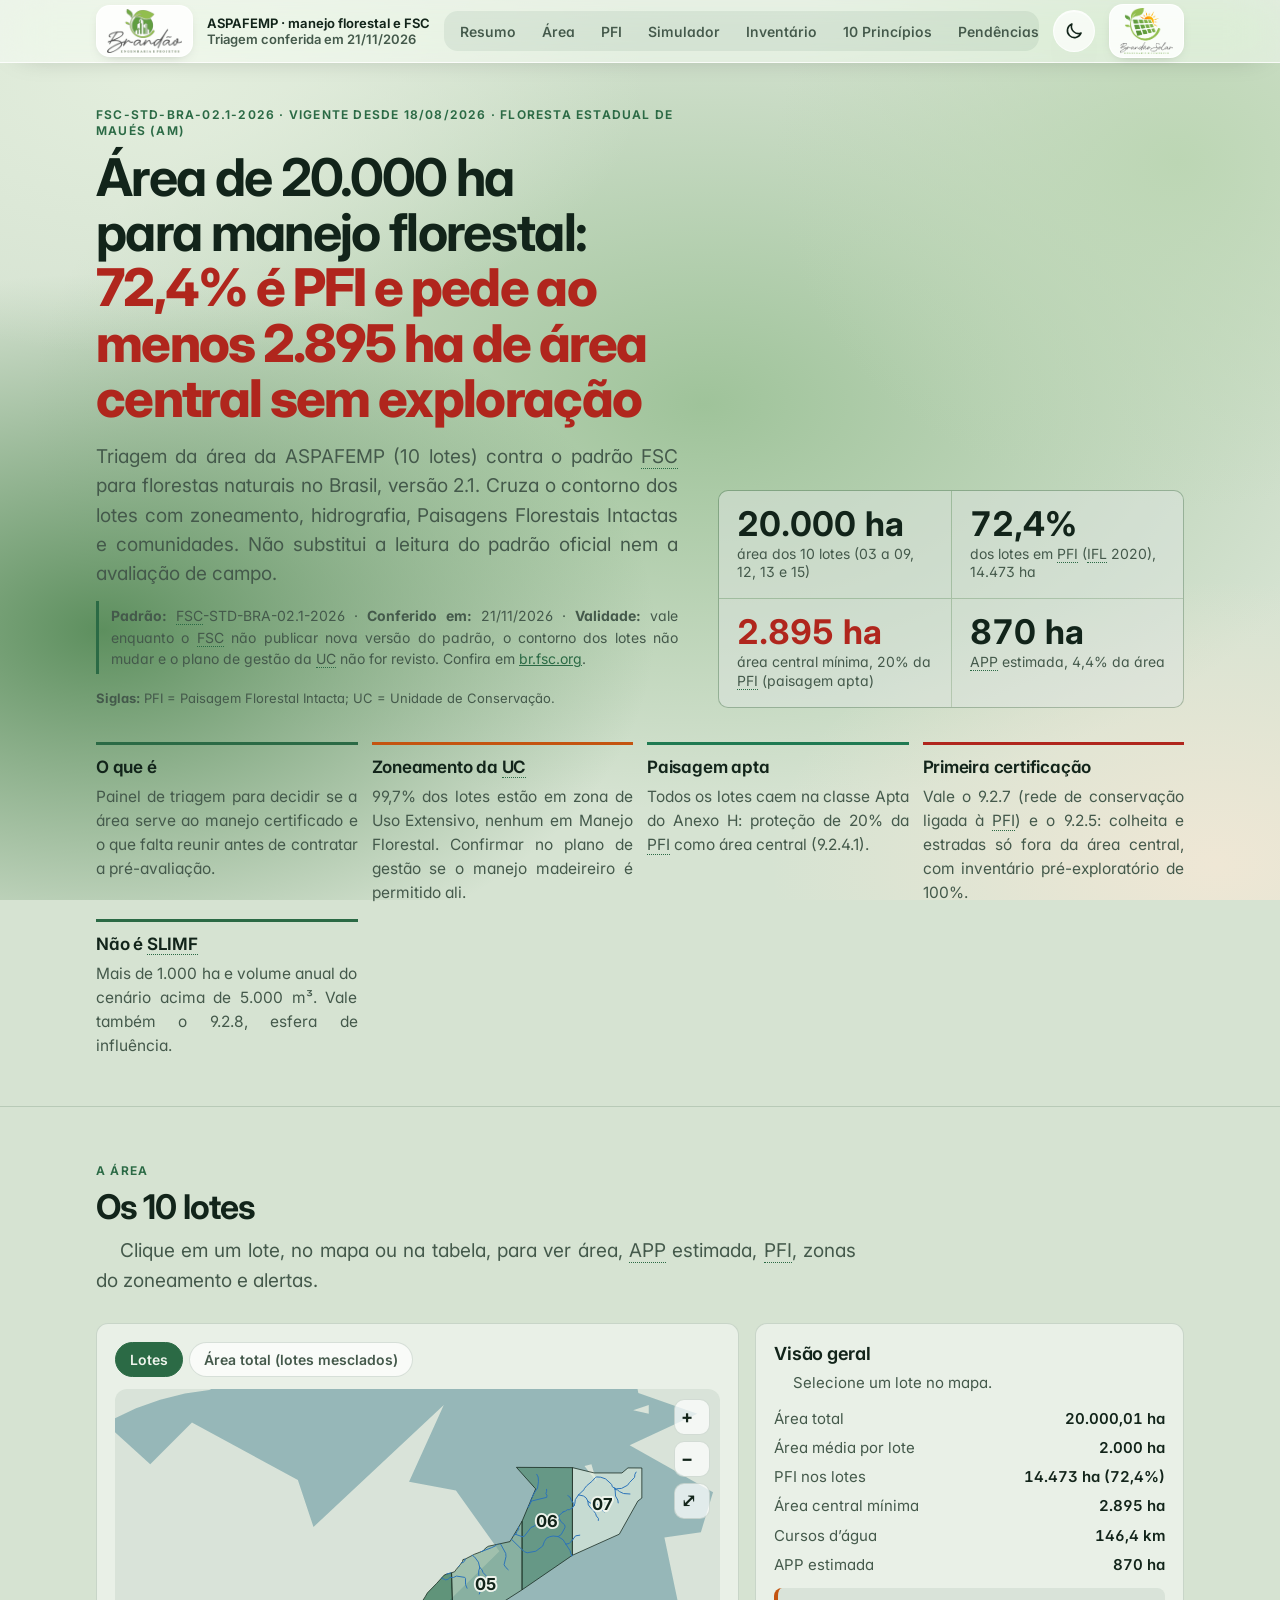
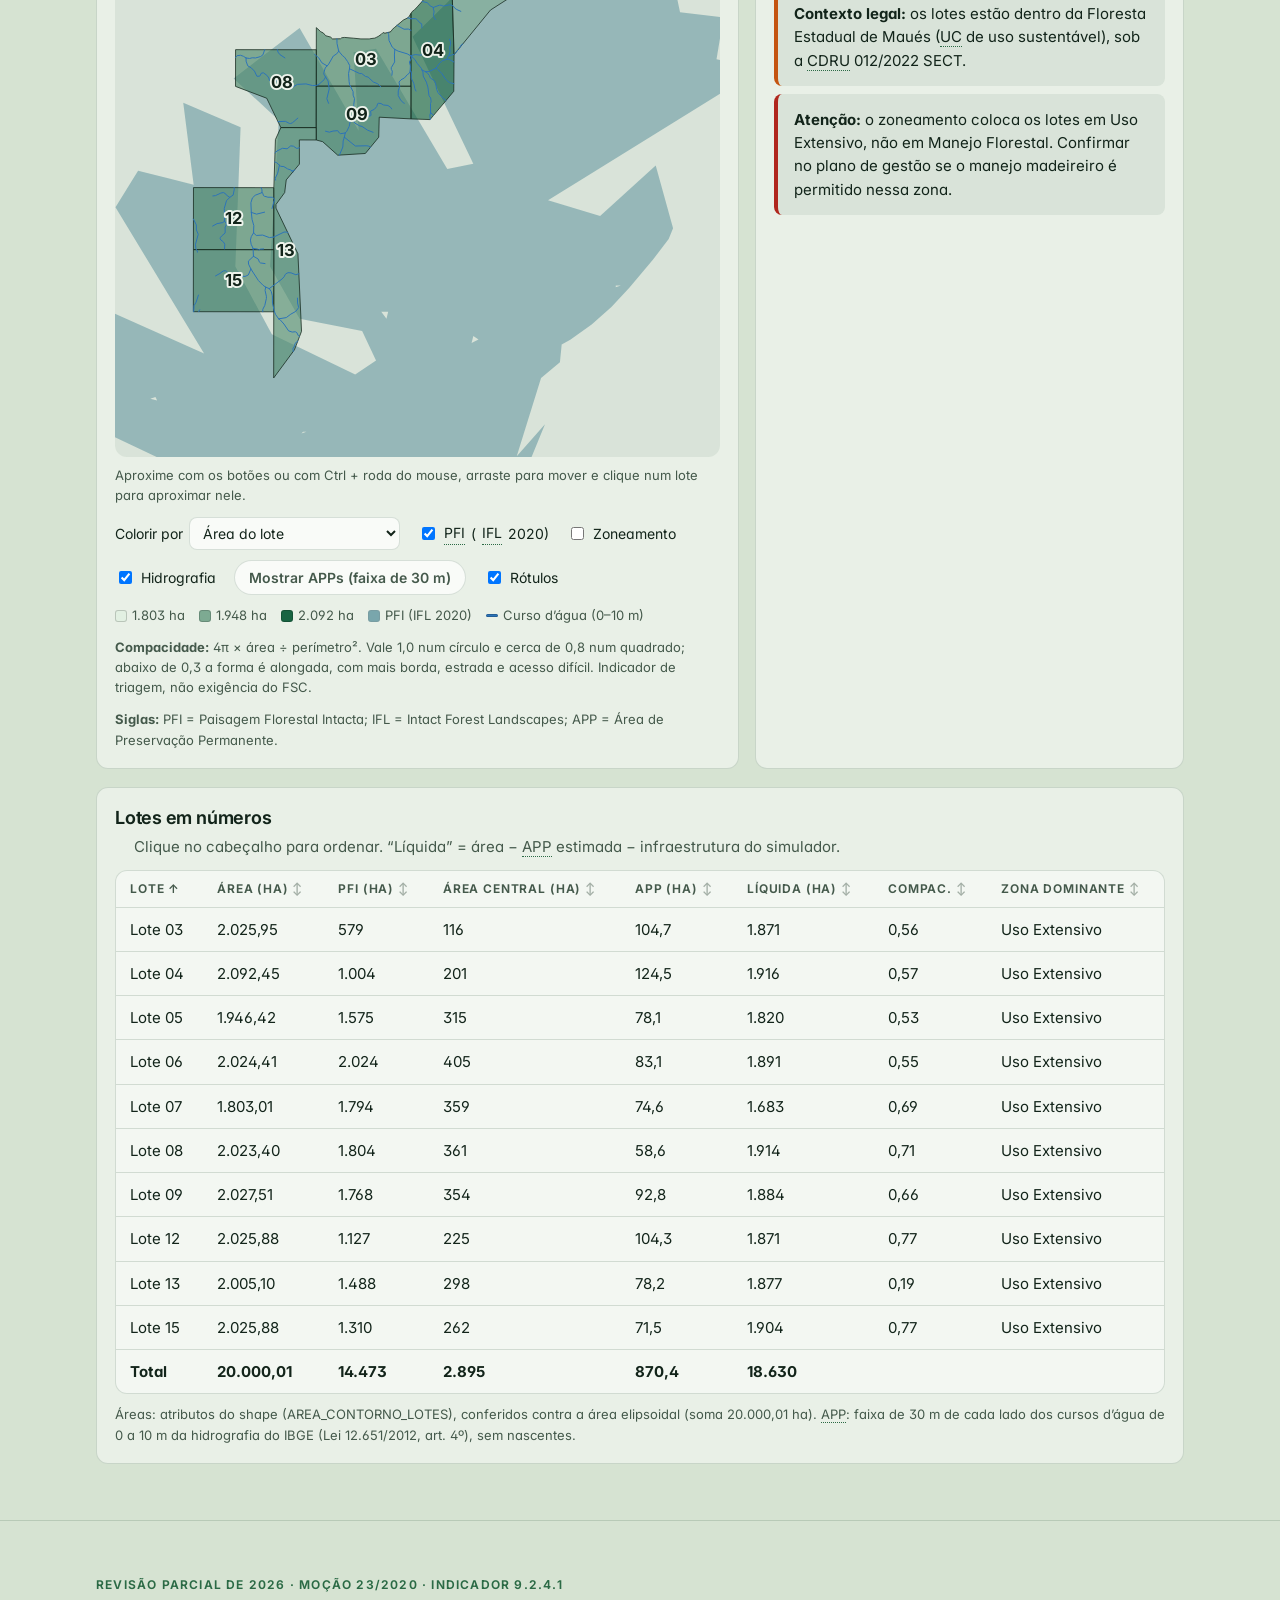
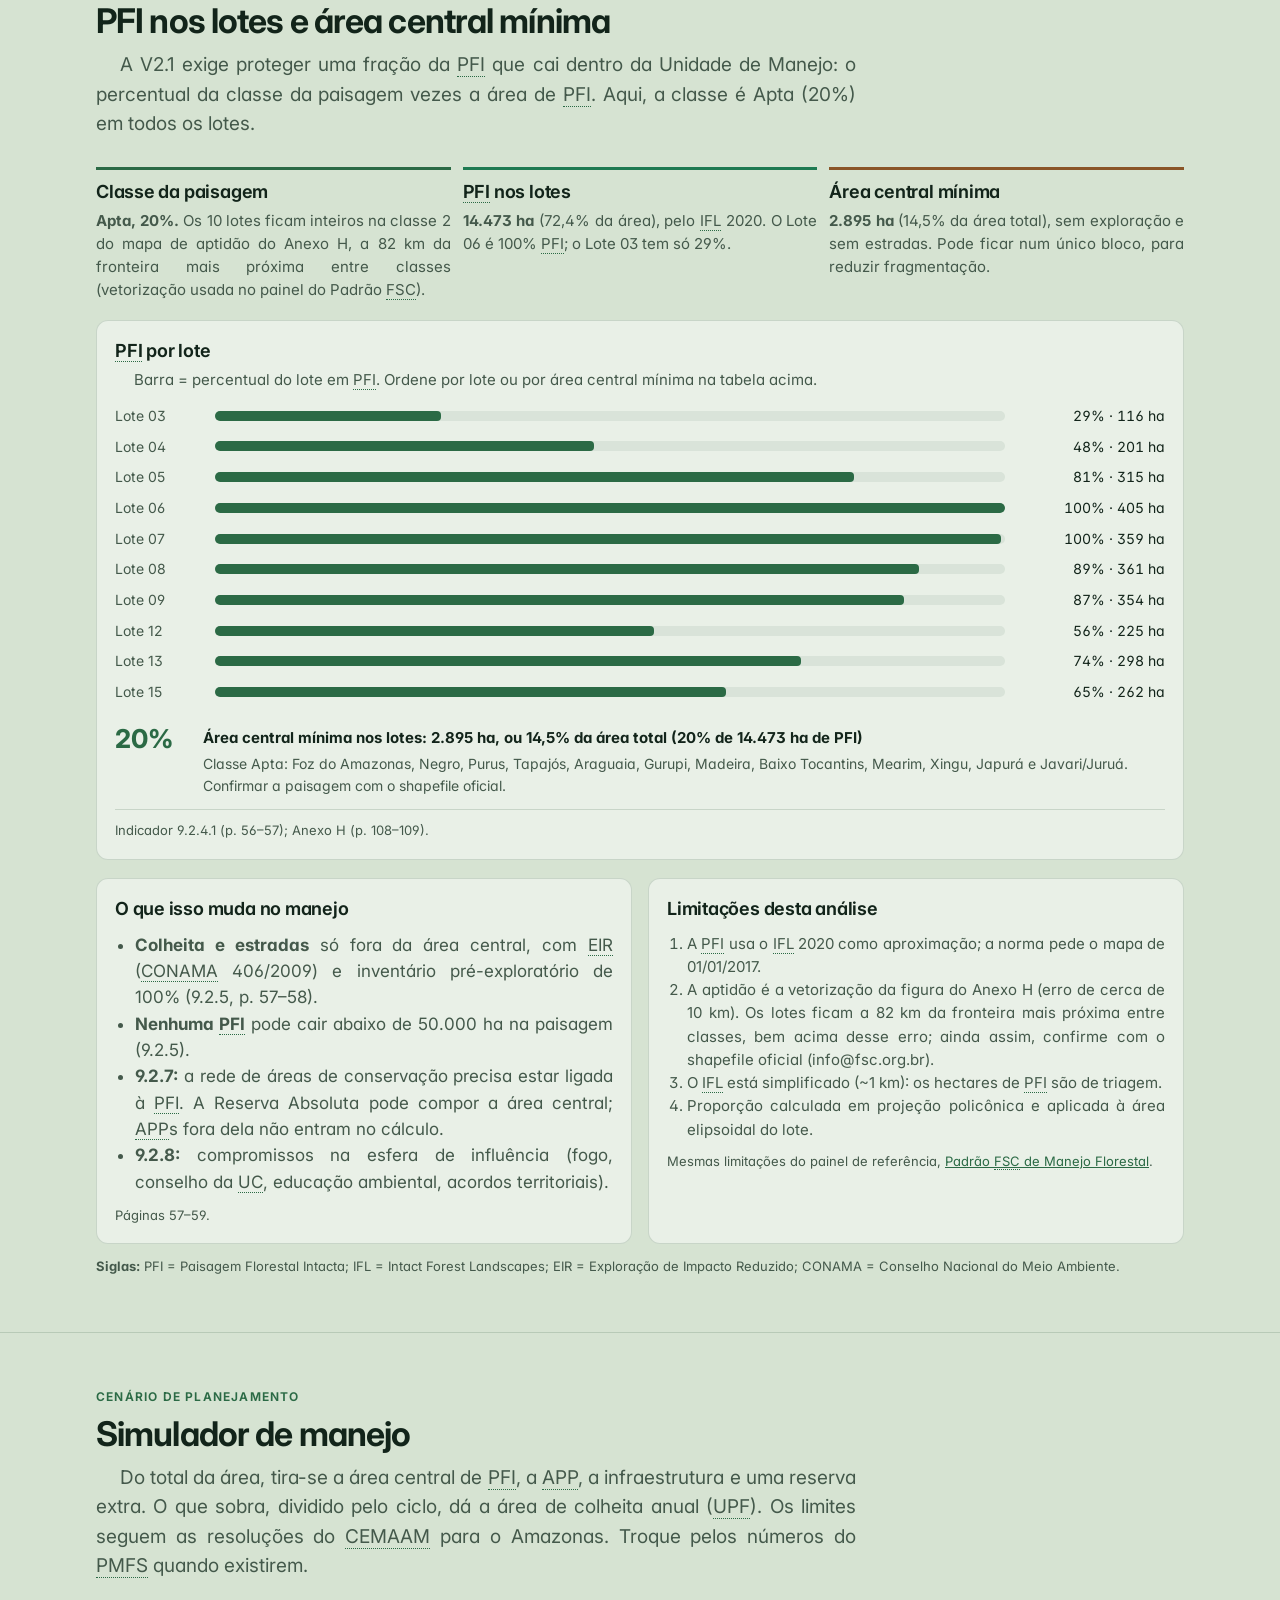
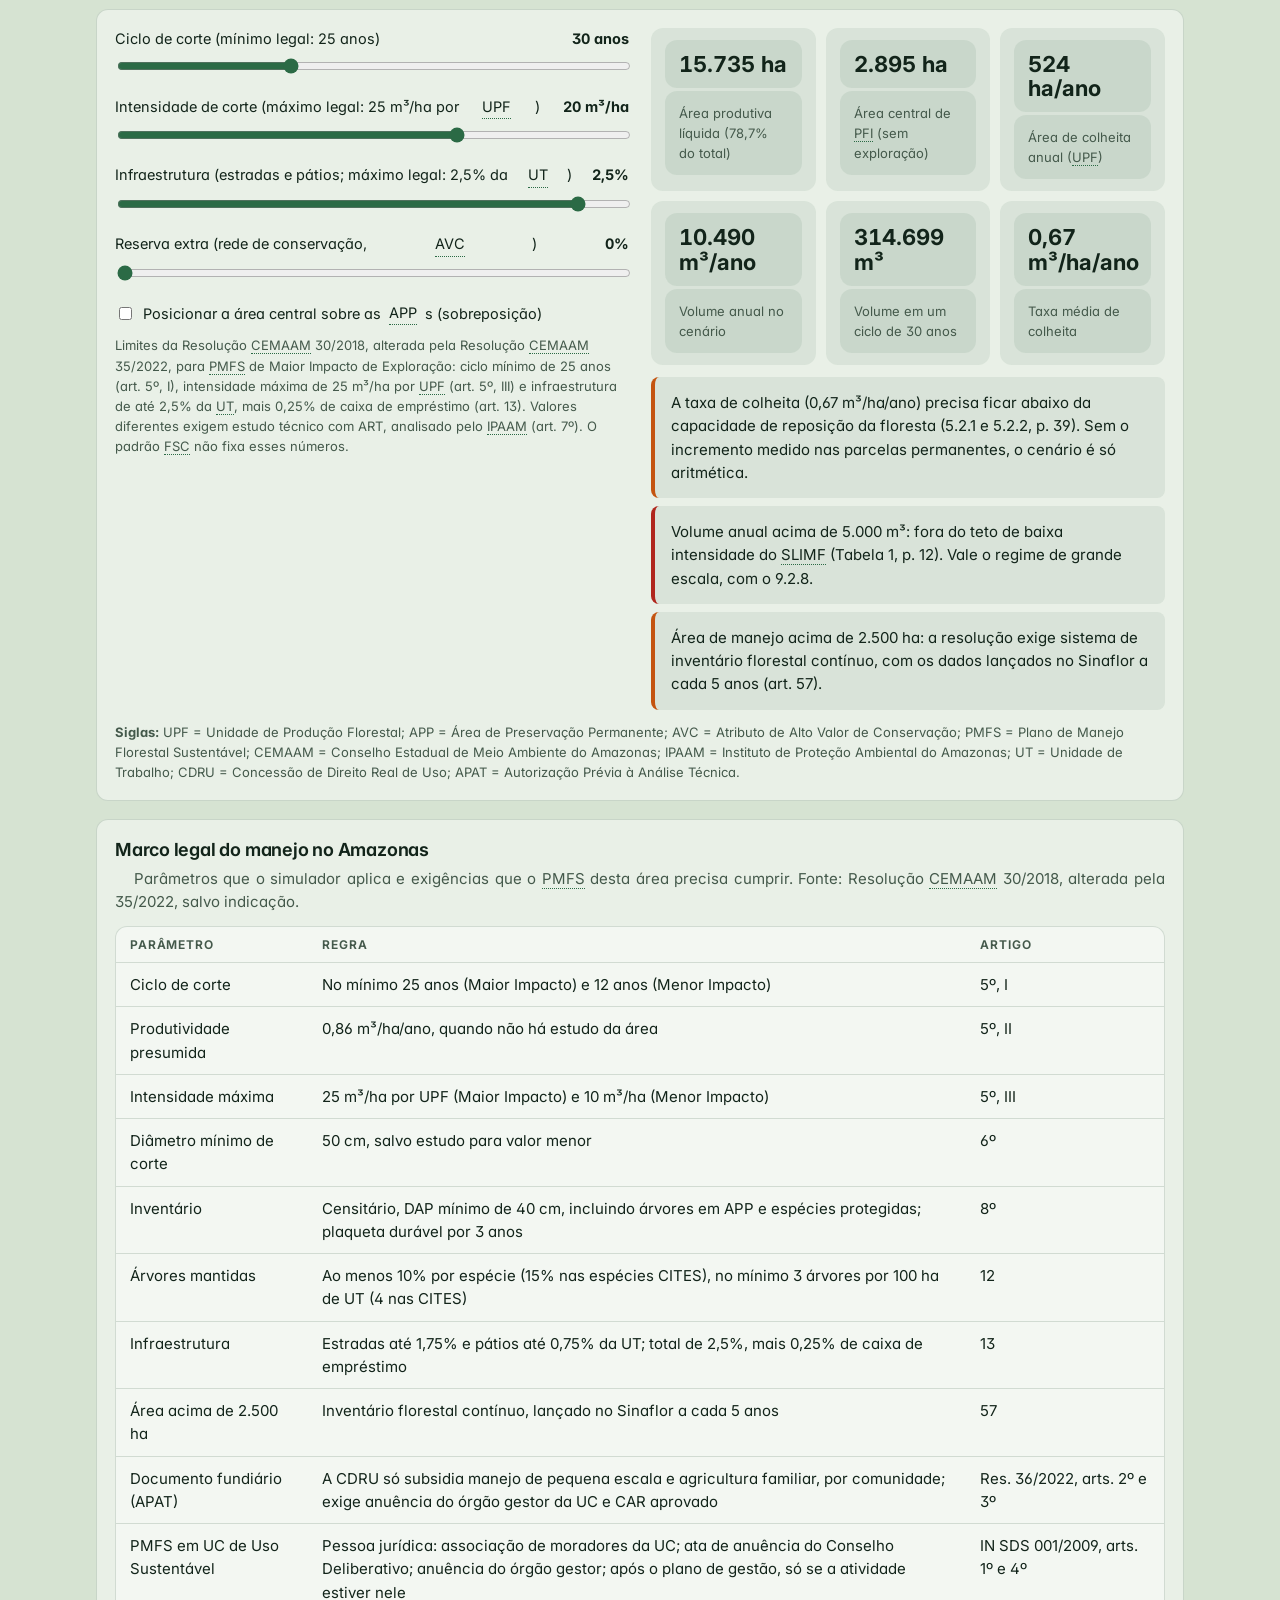
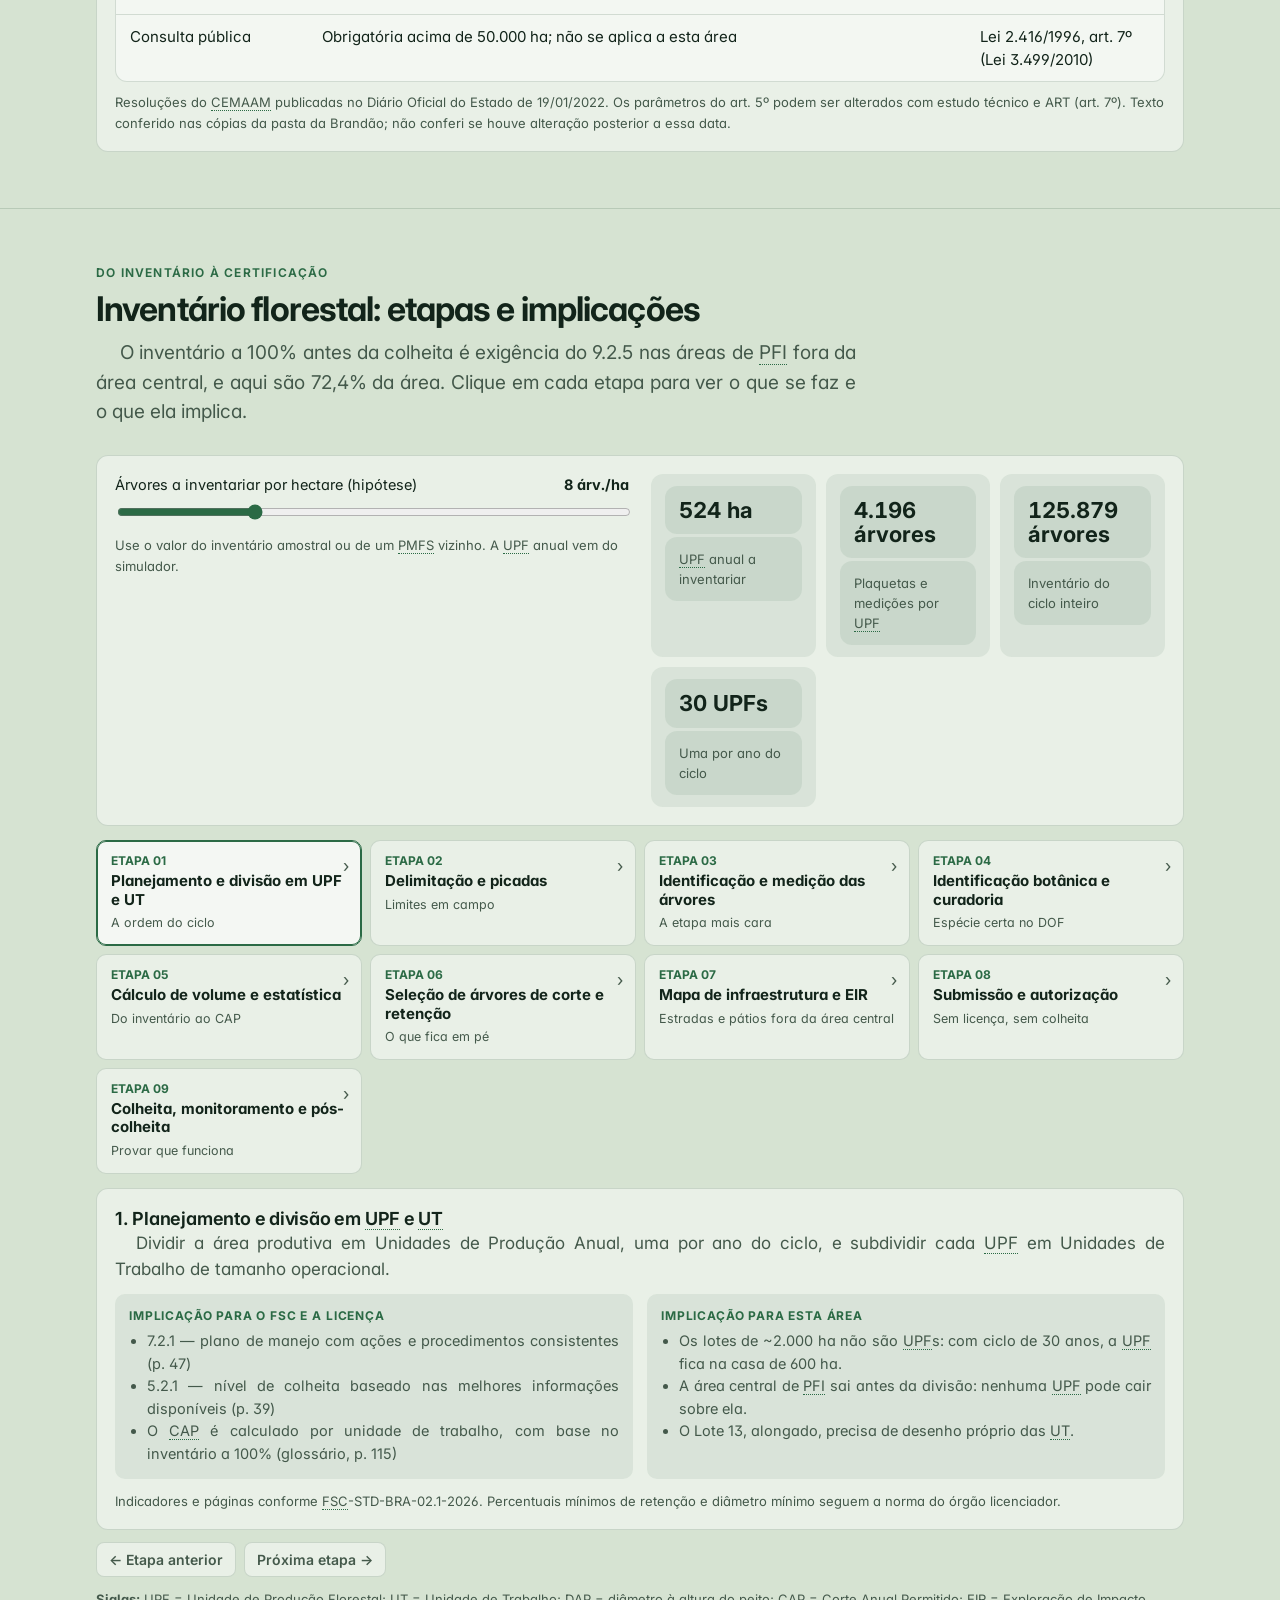
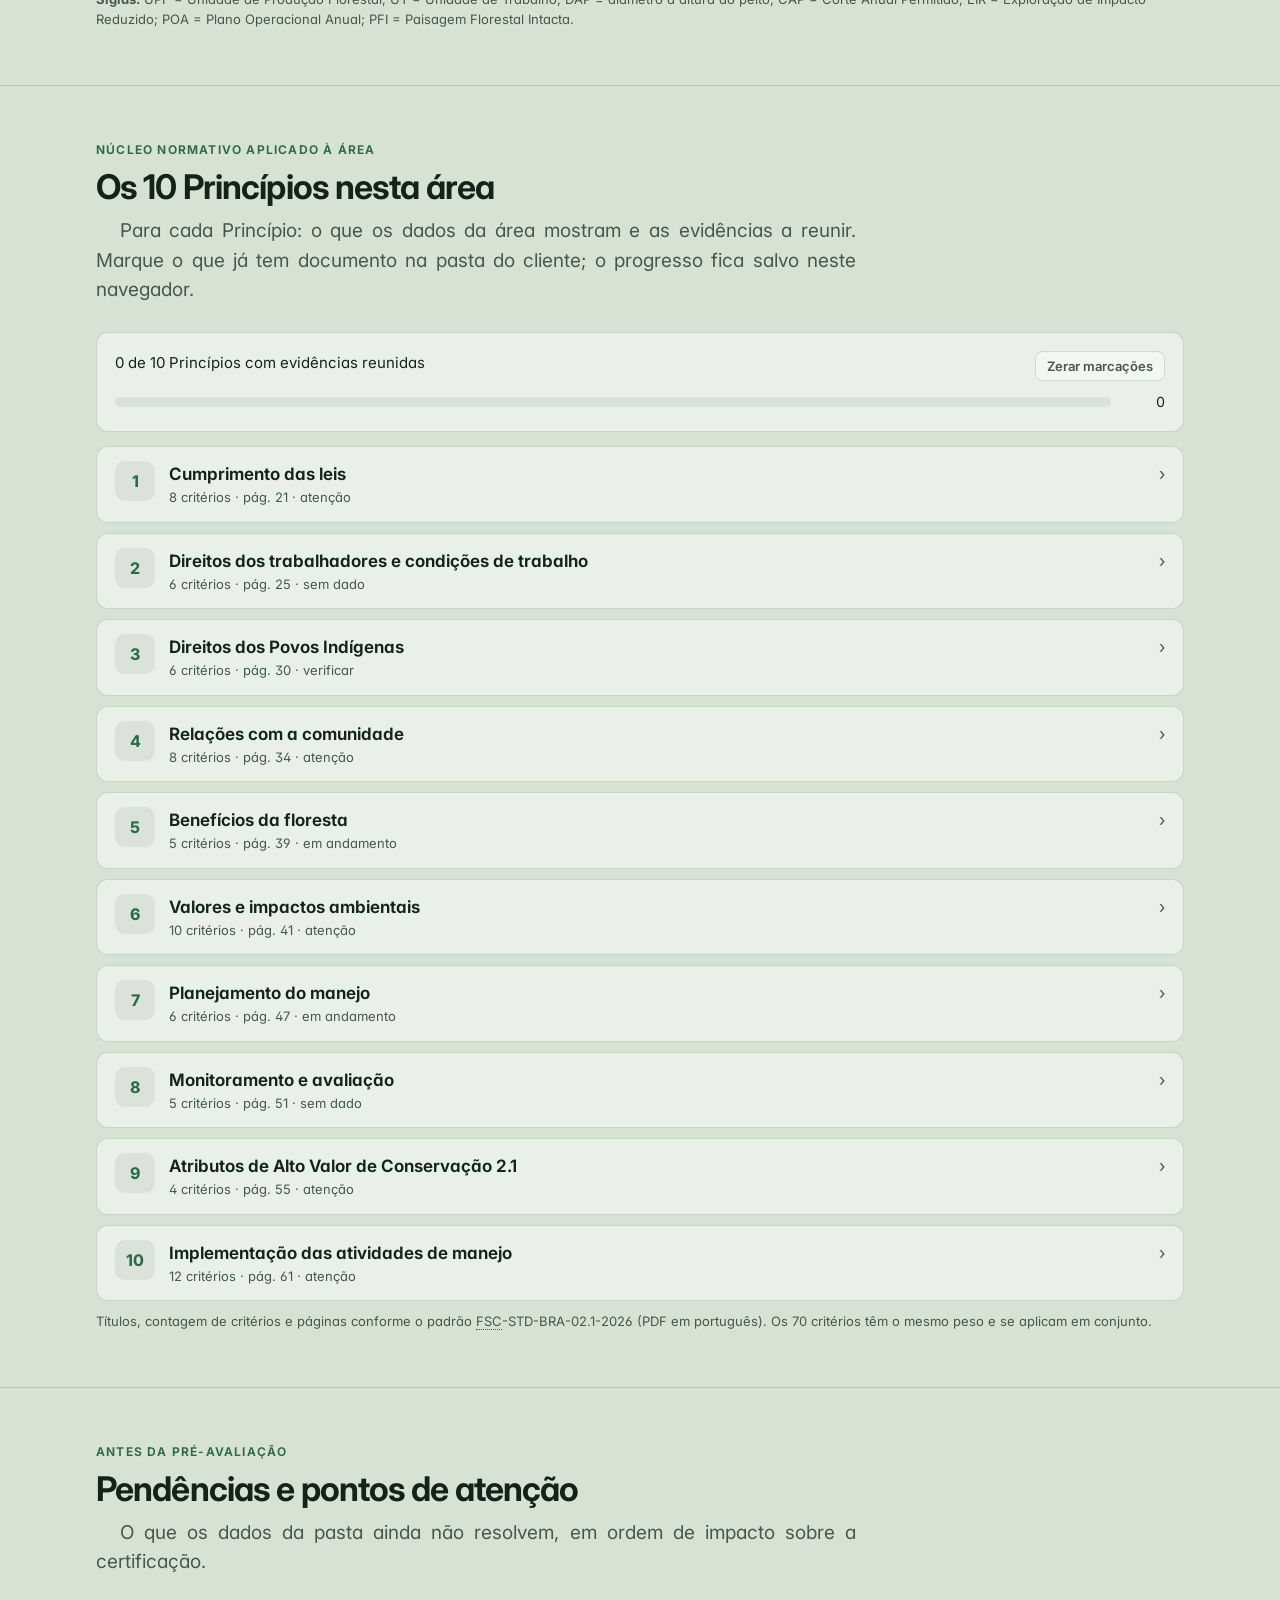
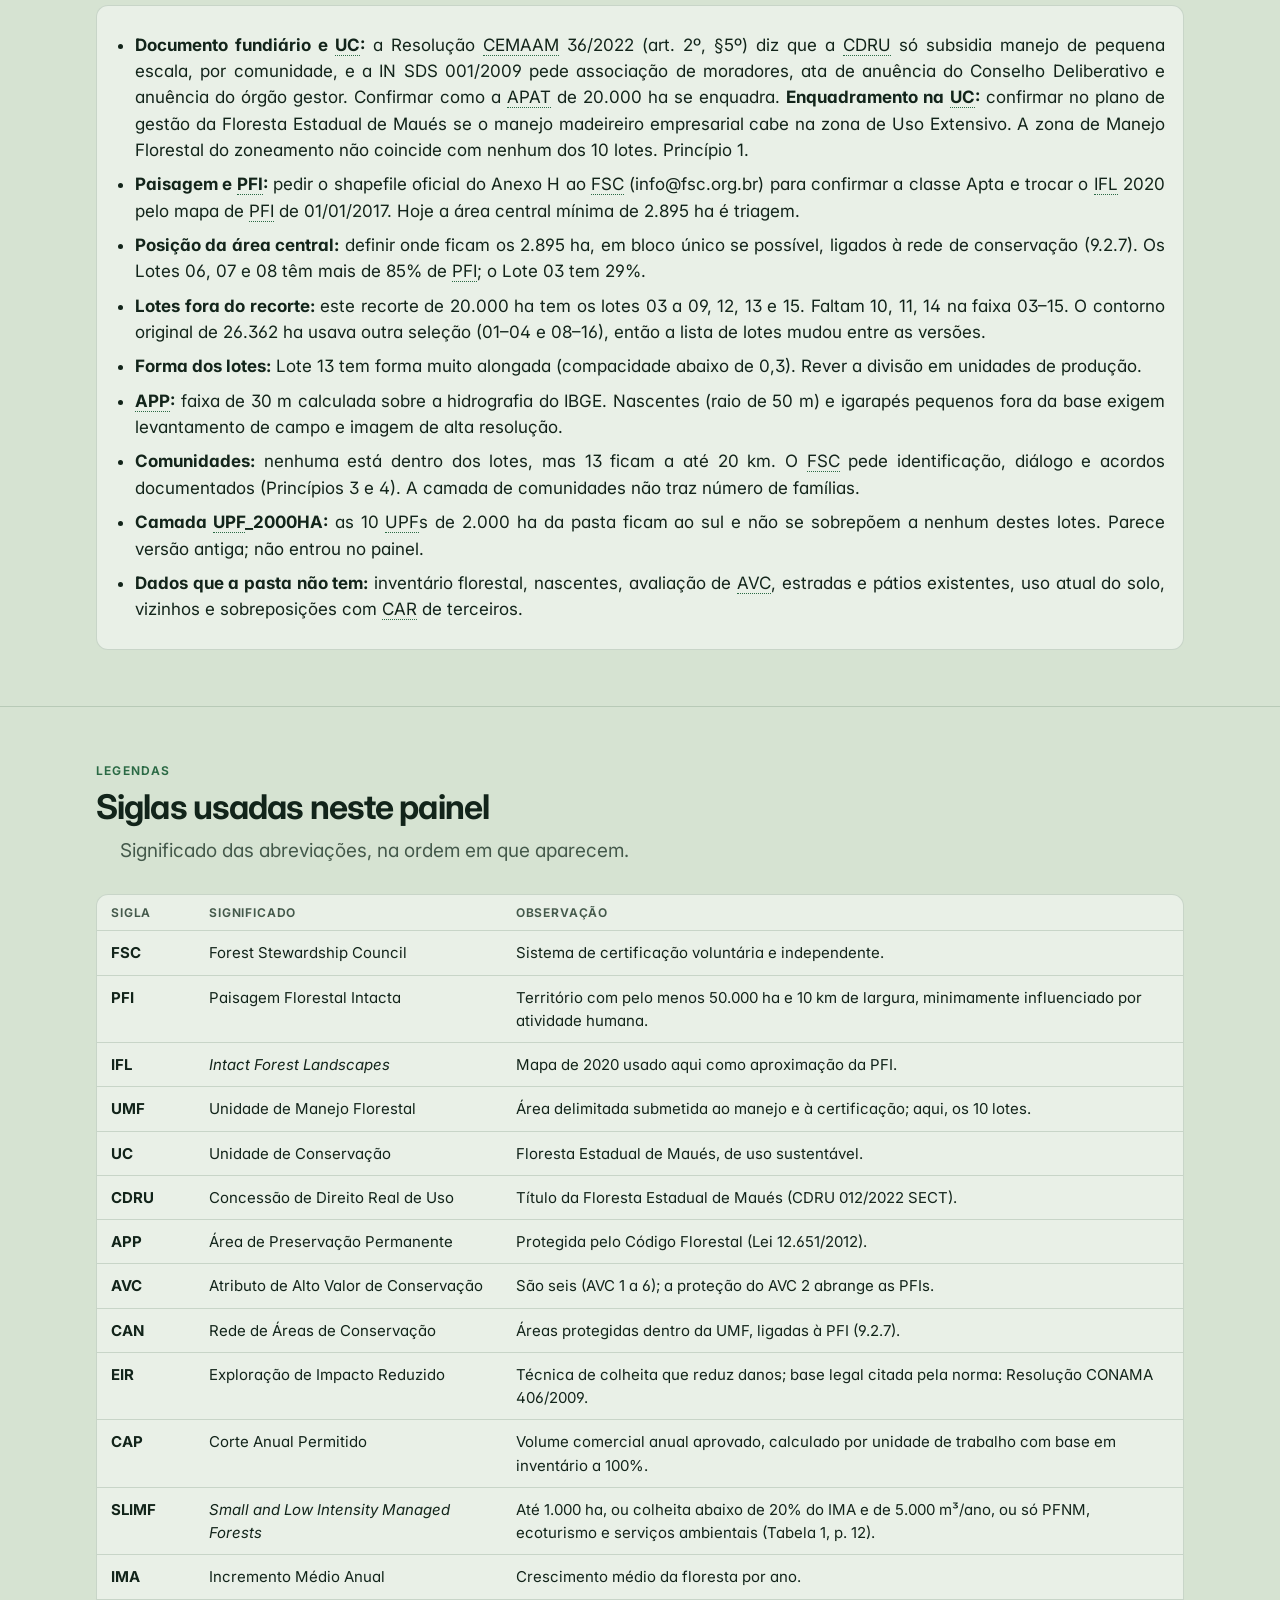
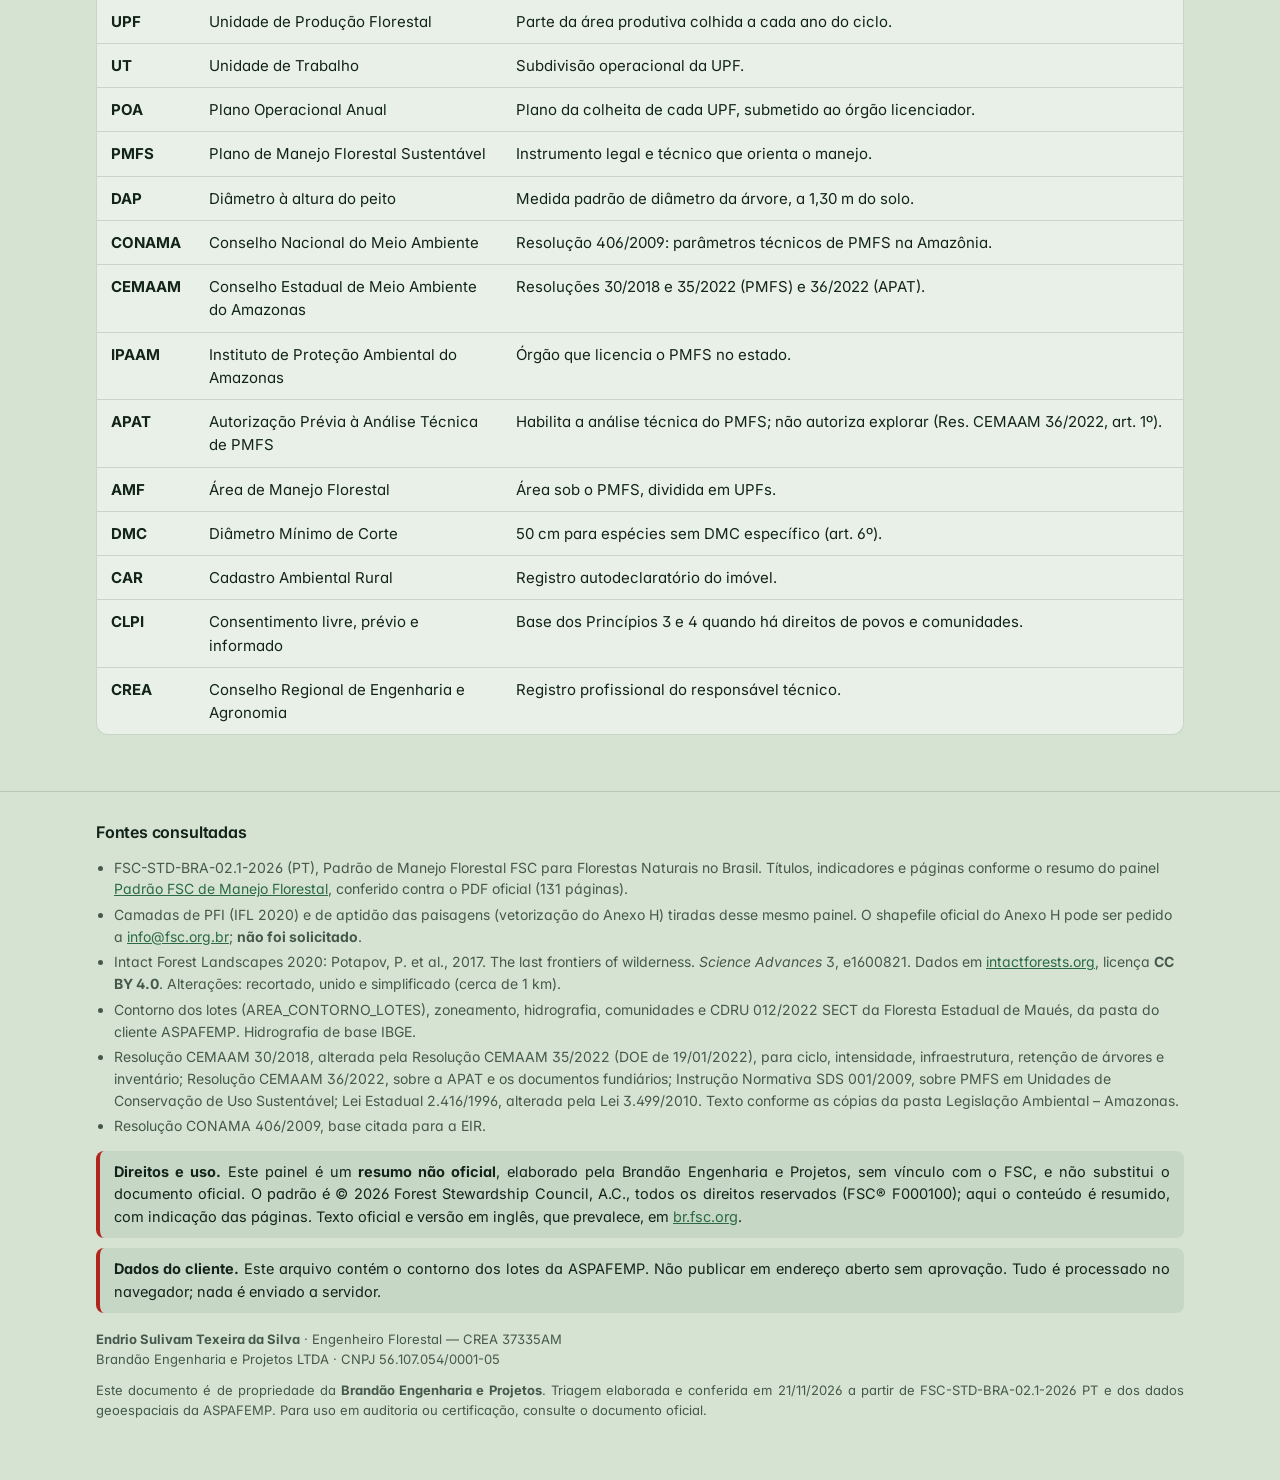
==== commit a918120b: "Add map zoom, pan and zoom-to-lot Co-Authored-By: Claude Sonnet 5.5 <noreply@anthropic.com>" ====
--- a/PAINEL_FSC_ASPAFEMP.html
+++ b/PAINEL_FSC_ASPAFEMP.html
@@ -1017,12 +1017,18 @@
 
 /* ---- ajustes do painel ASPAFEMP ---- */
 svg#mapa{width:100%;height:auto;display:block;border-radius:12px;background:var(--sunk)}
-.lot{stroke:var(--ink);stroke-width:.0009;stroke-opacity:.75;cursor:pointer;transition:opacity .12s}
+.lot{stroke:var(--ink);stroke-width:1px;stroke-opacity:.75;cursor:pointer;transition:opacity .12s;vector-effect:non-scaling-stroke}
+#mapa path{vector-effect:non-scaling-stroke}
+#mapa{cursor:grab;touch-action:pan-y}
+#mapa.arrastando{cursor:grabbing}
+.zbtns{position:absolute;right:10px;top:10px;display:flex;flex-direction:column;gap:6px;z-index:4}
+.zbtns button{width:36px;height:36px;border-radius:10px;border:1px solid var(--line);background:var(--glass-strong);color:var(--ink);font:700 18px/1 var(--font-body);cursor:pointer}
+.zbtns button:hover{background:var(--sunk)}
 .lot:hover{opacity:.85}
-.lot:focus{outline:none;stroke:var(--accent);stroke-width:.003}
-.lot.sel{stroke:#d9480f;stroke-width:.0032}
+.lot:focus{outline:none;stroke:var(--accent);stroke-width:3px}
+.lot.sel{stroke:#d9480f;stroke-width:3px}
 .lotlbl{font:700 .0095px var(--font-body);fill:var(--ink);text-anchor:middle;pointer-events:none;paint-order:stroke;stroke:var(--solid);stroke-width:.0022;stroke-linejoin:round}
-.hyd{fill:none;stroke:#2b73b8;stroke-width:.0006;stroke-linecap:round}
+.hyd{fill:none;stroke:#2b73b8;stroke-width:1px;stroke-linecap:round}
 .mapwrap{position:relative}
 #tip2{position:absolute;pointer-events:none;background:var(--ink);color:var(--solid);font-size:12.5px;padding:5px 9px;border-radius:7px;opacity:0;transition:opacity .1s;white-space:nowrap;z-index:3}
 .ctl{display:flex;flex-wrap:wrap;gap:10px 18px;align-items:center;margin-top:12px;font-size:14px}
@@ -1057,9 +1063,9 @@
 .tabs{display:flex;gap:6px;margin-bottom:12px;flex-wrap:wrap}
 .vtab{font:600 14px var(--font-body);padding:8px 14px;border-radius:99px;border:1px solid var(--line);background:var(--glass-strong);color:var(--muted);cursor:pointer}
 .vtab.on{background:var(--accent);color:var(--solid);border-color:var(--accent)}
-.appz{fill:#e8590c;fill-opacity:.55;stroke:#c2410c;stroke-width:.0004;pointer-events:none}
+.appz{fill:#e8590c;fill-opacity:.55;stroke:#c2410c;stroke-width:.5px;pointer-events:none}
 .uni{fill:#cfe3d6;fill-opacity:.6;stroke:none}
-.uni-out{fill:none;stroke:var(--ink);stroke-width:.0022;stroke-linejoin:round;pointer-events:none}
+.uni-out{fill:none;stroke:var(--ink);stroke-width:2.5px;stroke-linejoin:round;pointer-events:none}
 .lot.nolin{stroke:none;cursor:default;pointer-events:none}
 .nowrap{white-space:nowrap}
 .gmap{display:grid;grid-template-columns:minmax(0,1.5fr) minmax(0,1fr);gap:16px}
@@ -1123,7 +1129,8 @@
     <div class="gmap">
       <div class="panel">
         <div class="tabs" role="tablist" aria-label="Vista do mapa"><button type="button" role="tab" class="vtab on" data-v="lotes" aria-selected="true">Lotes</button><button type="button" role="tab" class="vtab" data-v="total" aria-selected="false">Área total (lotes mesclados)</button></div>
-        <div class="mapwrap"><svg id="mapa" role="img" aria-label="Mapa dos lotes da ASPAFEMP"></svg><div id="tip2"></div></div>
+        <div class="mapwrap"><svg id="mapa" role="img" aria-label="Mapa dos lotes da ASPAFEMP"></svg><div class="zbtns"><button type="button" id="zmais" aria-label="Aproximar" title="Aproximar">+</button><button type="button" id="zmenos" aria-label="Afastar" title="Afastar">−</button><button type="button" id="ztudo" aria-label="Ver a área toda" title="Ver a área toda">⤢</button></div><div id="tip2"></div></div>
+        <p class="src" style="margin-top:8px">Aproxime com os botões ou com Ctrl + roda do mouse, arraste para mover e clique num lote para aproximar nele.</p>
         <div class="ctl">
           <label>Colorir por
             <select id="modo">
@@ -1385,10 +1392,23 @@
 const TOT=L.reduce((s,l)=>s+l.area_ha,0), TOT_APP=L.reduce((s,l)=>s+l.app_ha,0), TOT_HID=L.reduce((s,l)=>s+l.hidro_km,0);
 const TOT_PFI=L.reduce((s,l)=>s+l.pfi_ha,0), CORE=TOT_PFI*PCT/100;
 let sel=null, sortKey="lote", sortDir=1, vista="lotes", appOn=false;
+let cur=null;
 
 /* mapa */
 const lat0=-3.9, kx=Math.cos(lat0*Math.PI/180), px=x=>x*kx, py=y=>-y, bb=DATA.bbox, mg=.045;
 const VB=[px(bb[0])-mg,py(bb[3])-mg,(px(bb[2])-px(bb[0]))+2*mg,(py(bb[1])-py(bb[3]))+2*mg];
+cur=VB.slice();
+const ASP=VB[2]/VB[3];
+function fitVB(x,y,w,h){ // keeps the map aspect ratio so the page height does not jump
+  let W=w,H=h; if(W/H<ASP) W=H*ASP; else H=W/ASP;
+  W=Math.min(W,VB[2]); H=W/ASP; // never wider than the full view
+  let X=x+w/2-W/2, Y=y+h/2-H/2;
+  X=Math.max(VB[0],Math.min(X,VB[0]+VB[2]-W)); Y=Math.max(VB[1],Math.min(Y,VB[1]+VB[3]-H));
+  return [X,Y,W,H];
+}
+function setView(v){cur=v;$("#mapa").setAttribute("viewBox",cur.join(" "))}
+function zoomBy(k,fx=.5,fy=.5){const [x,y,w,h]=cur;const nw=w/k,nh=h/k;setView(fitVB(x+(w-nw)*fx,y+(h-nh)*fy,nw,nh))}
+function zoomLot(id){const l=L.find(q=>q.lote===id);if(!l)return;const b=l.bbox;const x0=px(b[0]),x1=px(b[2]),y0=py(b[3]),y1=py(b[1]);const m=Math.max(x1-x0,y1-y0)*.18;setView(fitVB(x0-m,y0-m,x1-x0+2*m,y1-y0+2*m))}
 const rp=r=>"M"+r.map(c=>px(c[0]).toFixed(5)+","+py(c[1]).toFixed(5)).join("L")+"Z";
 function gp(g){
   if(g.type==="Polygon")return g.coordinates.map(rp).join("");
@@ -1406,7 +1426,7 @@
   const v=L.map(metric),lo=Math.min(...v),hi=Math.max(...v); return scale(hi===lo?.5:(metric(l)-lo)/(hi-lo));
 }
 function drawMap(){
-  const svg=$("#mapa"); svg.setAttribute("viewBox",VB.join(" ")); let s="";
+  const svg=$("#mapa"); svg.setAttribute("viewBox",cur.join(" ")); let s="";
   if($("#chkZon").checked) s+=DATA.zoneamento.map(z=>`<path d="${gp(z.geom)}" fill="${ZCOR[z.zona]||"#ccc"}" fill-opacity=".55"/>`).join("");
   if($("#chkPfi").checked) s+=`<path d="${gp(DATA.pfi)}" fill="#0b5c73" fill-opacity=".32" stroke="#0b5c73" stroke-opacity=".5" stroke-width=".0008"/>`;
   const UD=DATA.uniao.polys.map(p=>p.map(rp).join("")).join("");
@@ -1488,7 +1508,7 @@
   <div style="margin-top:12px"><button class="seg" id="limpar" type="button" style="padding:7px 12px;font:600 14px var(--font-body);cursor:pointer;color:var(--muted)">Voltar à visão geral</button></div>`;
   $("#limpar").onclick=()=>select(null);
 }
-function select(id){sel=(id===sel?null:id);drawMap();detalhe();tabela()}
+function select(id){sel=(id===sel?null:id);if(sel&&vista==="lotes")zoomLot(sel);else setView(VB.slice());drawMap();detalhe();tabela()}
 
 /* tabela */
 function tabela(){
@@ -1659,8 +1679,16 @@
 ["modo","chkPfi","chkZon","chkHid","chkLbl"].forEach(id=>$("#"+id).addEventListener("change",drawMap));
 $("#modo").addEventListener("change",()=>{if($("#modo").value==="zona"){$("#chkZon").checked=true;$("#chkPfi").checked=false;drawMap()}});
 ["ciclo","intens","infra","cons","ovl","dens"].forEach(id=>$("#"+id).addEventListener("input",sim));
+$("#zmais").onclick=()=>zoomBy(1.6);$("#zmenos").onclick=()=>zoomBy(1/1.6);$("#ztudo").onclick=()=>setView(VB.slice());
+(function(){const svg=$("#mapa");let drag=null,moved=false;
+  svg.addEventListener("wheel",e=>{if(!e.ctrlKey&&!e.metaKey)return;e.preventDefault();const r=svg.getBoundingClientRect();zoomBy(e.deltaY<0?1.25:1/1.25,(e.clientX-r.left)/r.width,(e.clientY-r.top)/r.height)},{passive:false});
+  svg.addEventListener("pointerdown",e=>{if(e.pointerType==="touch"||e.button!==0)return;drag={x:e.clientX,y:e.clientY,v:cur.slice()};moved=false});
+  window.addEventListener("pointermove",e=>{if(!drag)return;const r=svg.getBoundingClientRect(),dx=e.clientX-drag.x,dy=e.clientY-drag.y;if(Math.abs(dx)+Math.abs(dy)>4){moved=true;svg.classList.add("arrastando")}if(!moved)return;const [x,y,w,h]=drag.v;setView(fitVB(x-dx/r.width*w,y-dy/r.height*h,w,h))});
+  window.addEventListener("pointerup",()=>{drag=null;svg.classList.remove("arrastando")});
+  svg.addEventListener("click",e=>{if(moved){e.stopPropagation();e.preventDefault();moved=false}},true);
+})();
 $("#btnApp").addEventListener("click",()=>{appOn=!appOn;const b=$("#btnApp");b.classList.toggle("on",appOn);b.setAttribute("aria-pressed",appOn);b.textContent=appOn?"Ocultar APPs":"Mostrar APPs (faixa de 30 m)";drawMap()});
-document.querySelectorAll(".vtab[data-v]").forEach(b=>b.addEventListener("click",()=>{vista=b.dataset.v;sel=null;document.querySelectorAll(".vtab[data-v]").forEach(x=>{const on=x===b;x.classList.toggle("on",on);x.setAttribute("aria-selected",on)});drawMap();detalhe();tabela()}));
+document.querySelectorAll(".vtab[data-v]").forEach(b=>b.addEventListener("click",()=>{vista=b.dataset.v;sel=null;setView(VB.slice());document.querySelectorAll(".vtab[data-v]").forEach(x=>{const on=x===b;x.classList.toggle("on",on);x.setAttribute("aria-selected",on)});drawMap();detalhe();tabela()}));
 pfiBars();drawMap();fsc();pend();sim();siglar();
 new MutationObserver(()=>{clearTimeout(window._sg);window._sg=setTimeout(siglar,50)}).observe(document.body,{childList:true,subtree:true});
 </script>
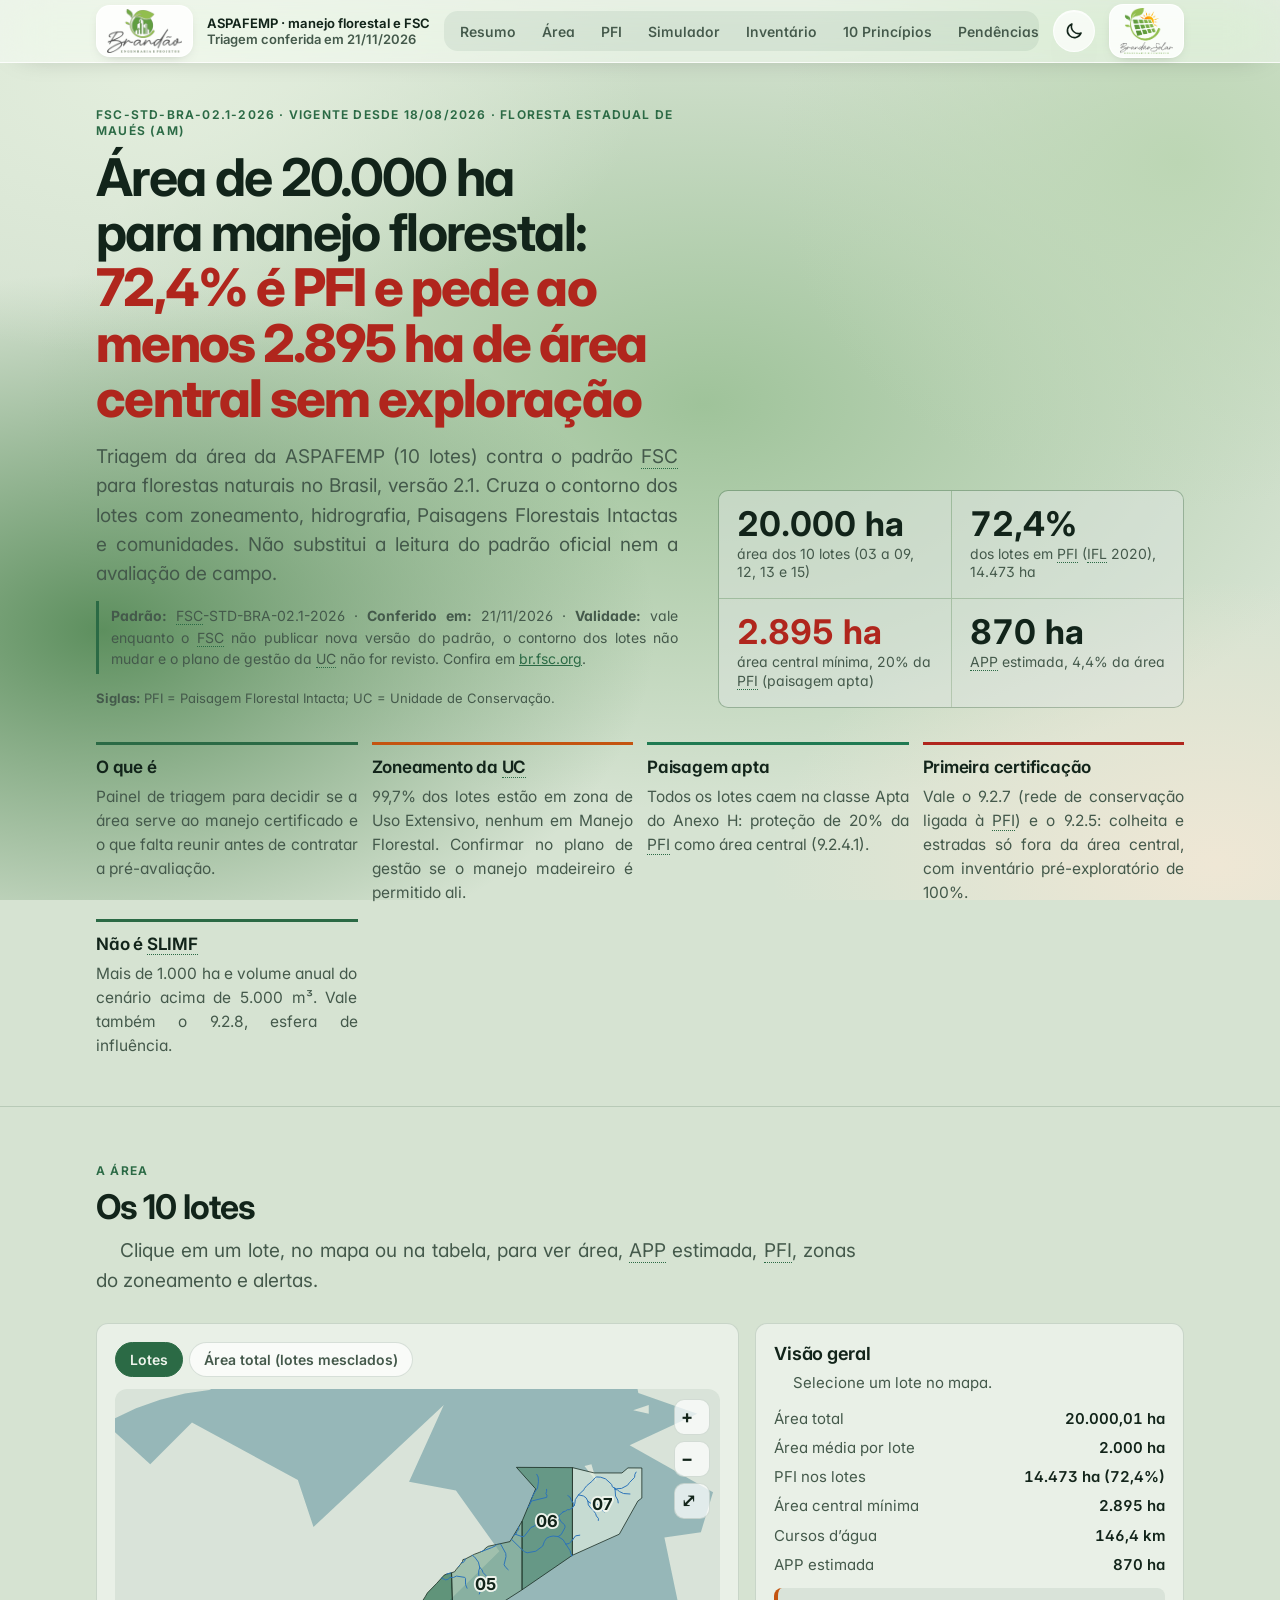
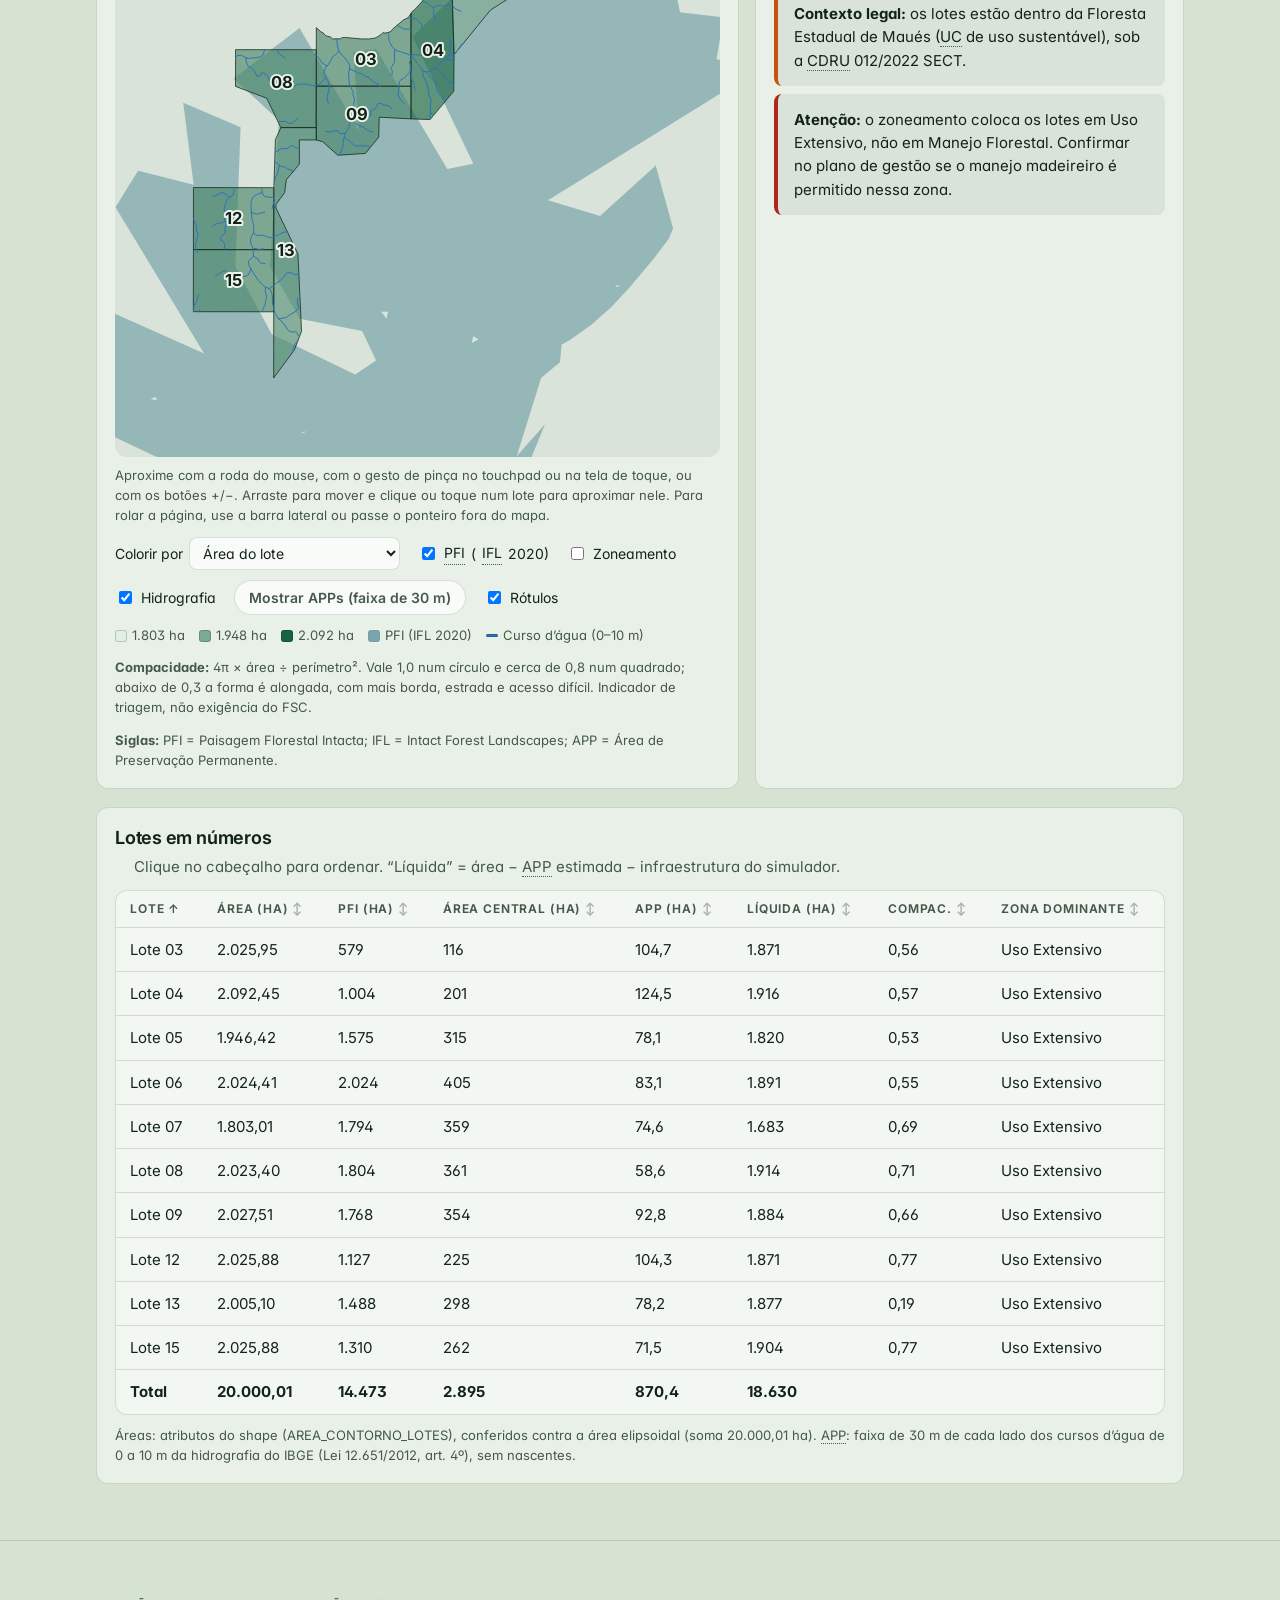
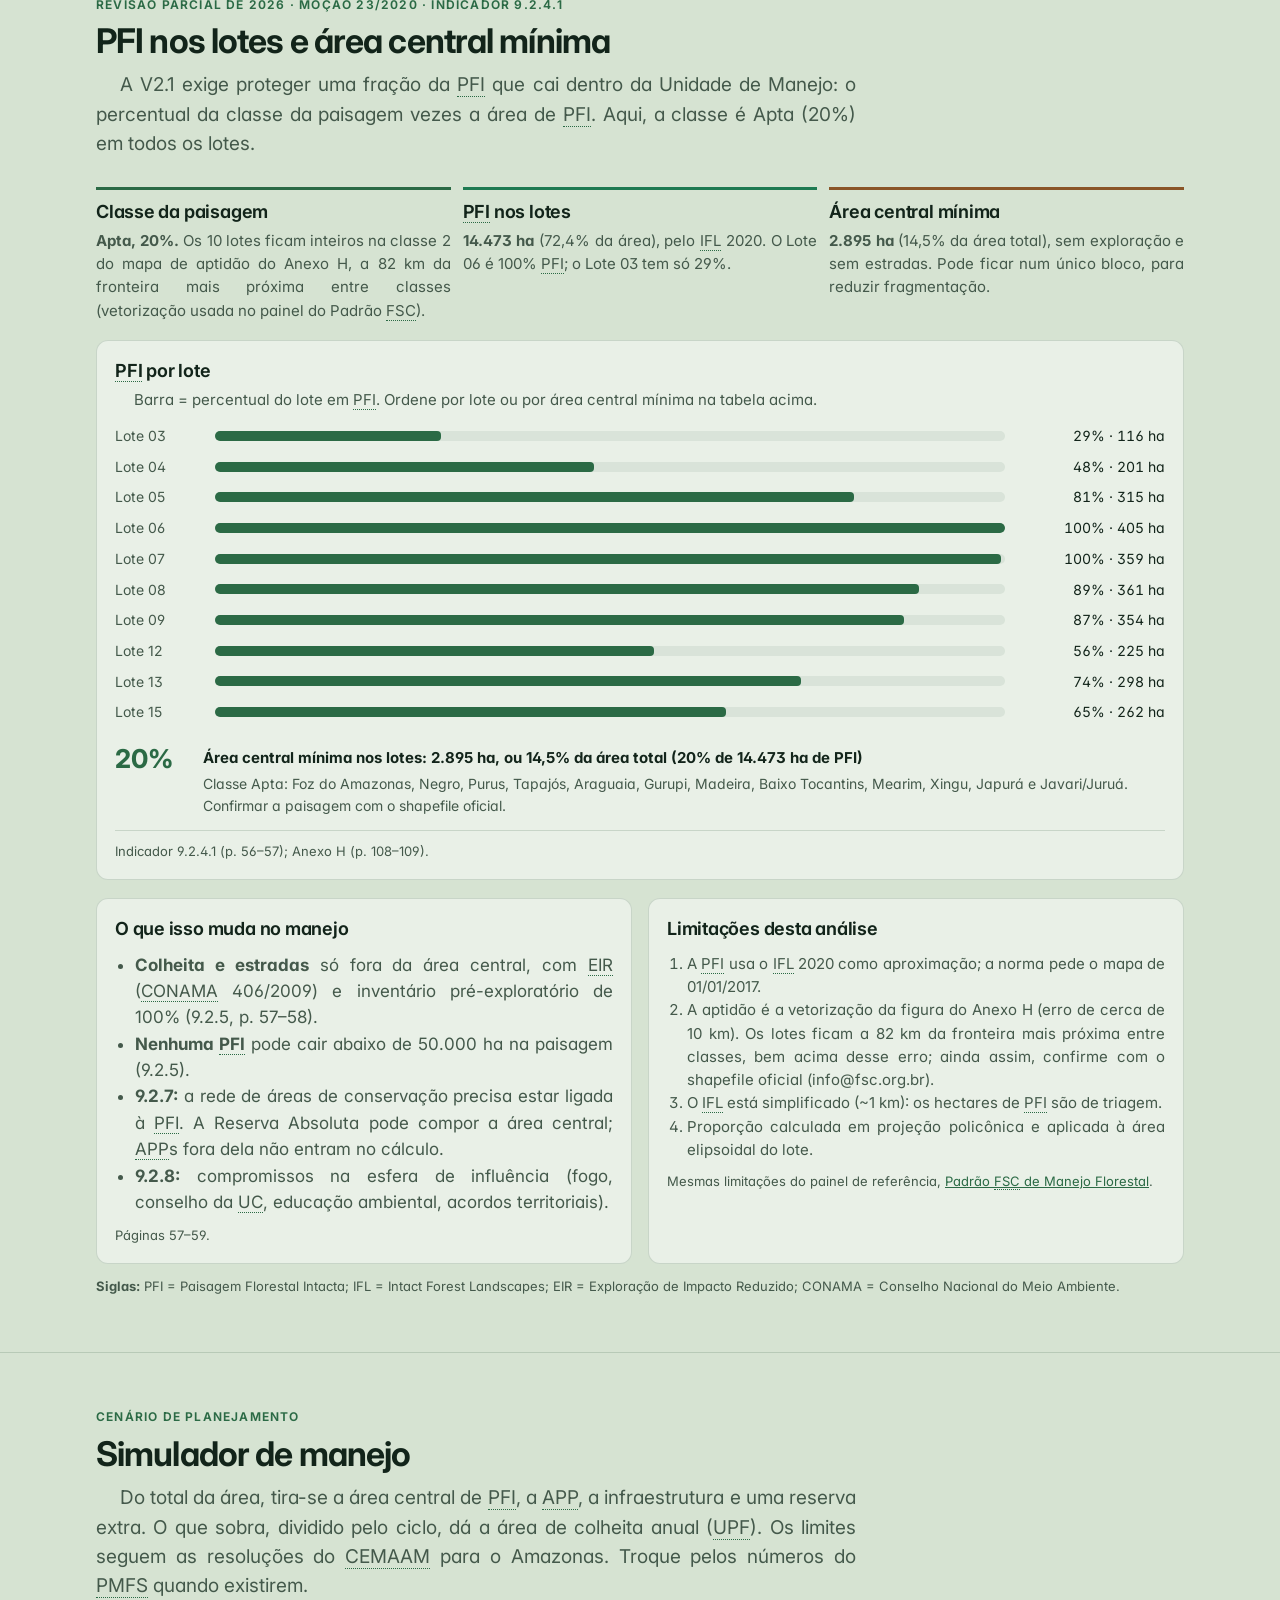
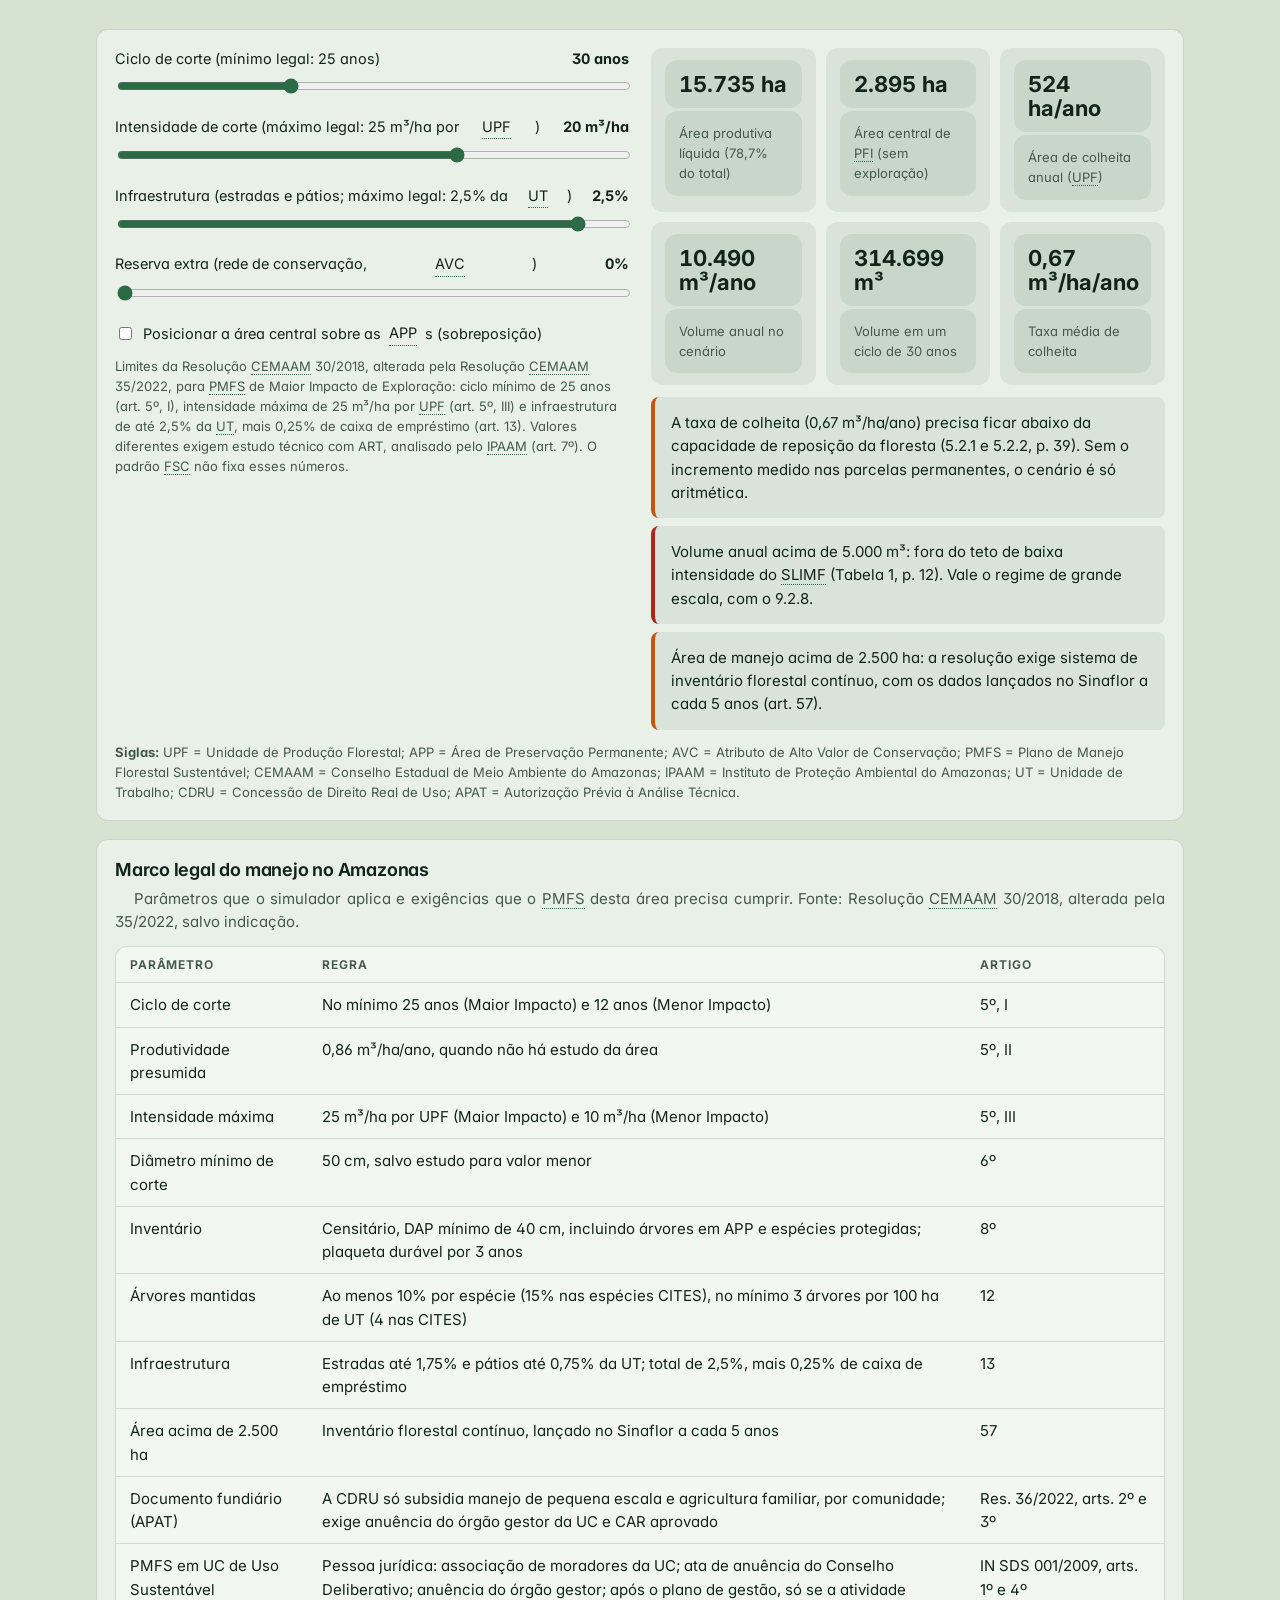
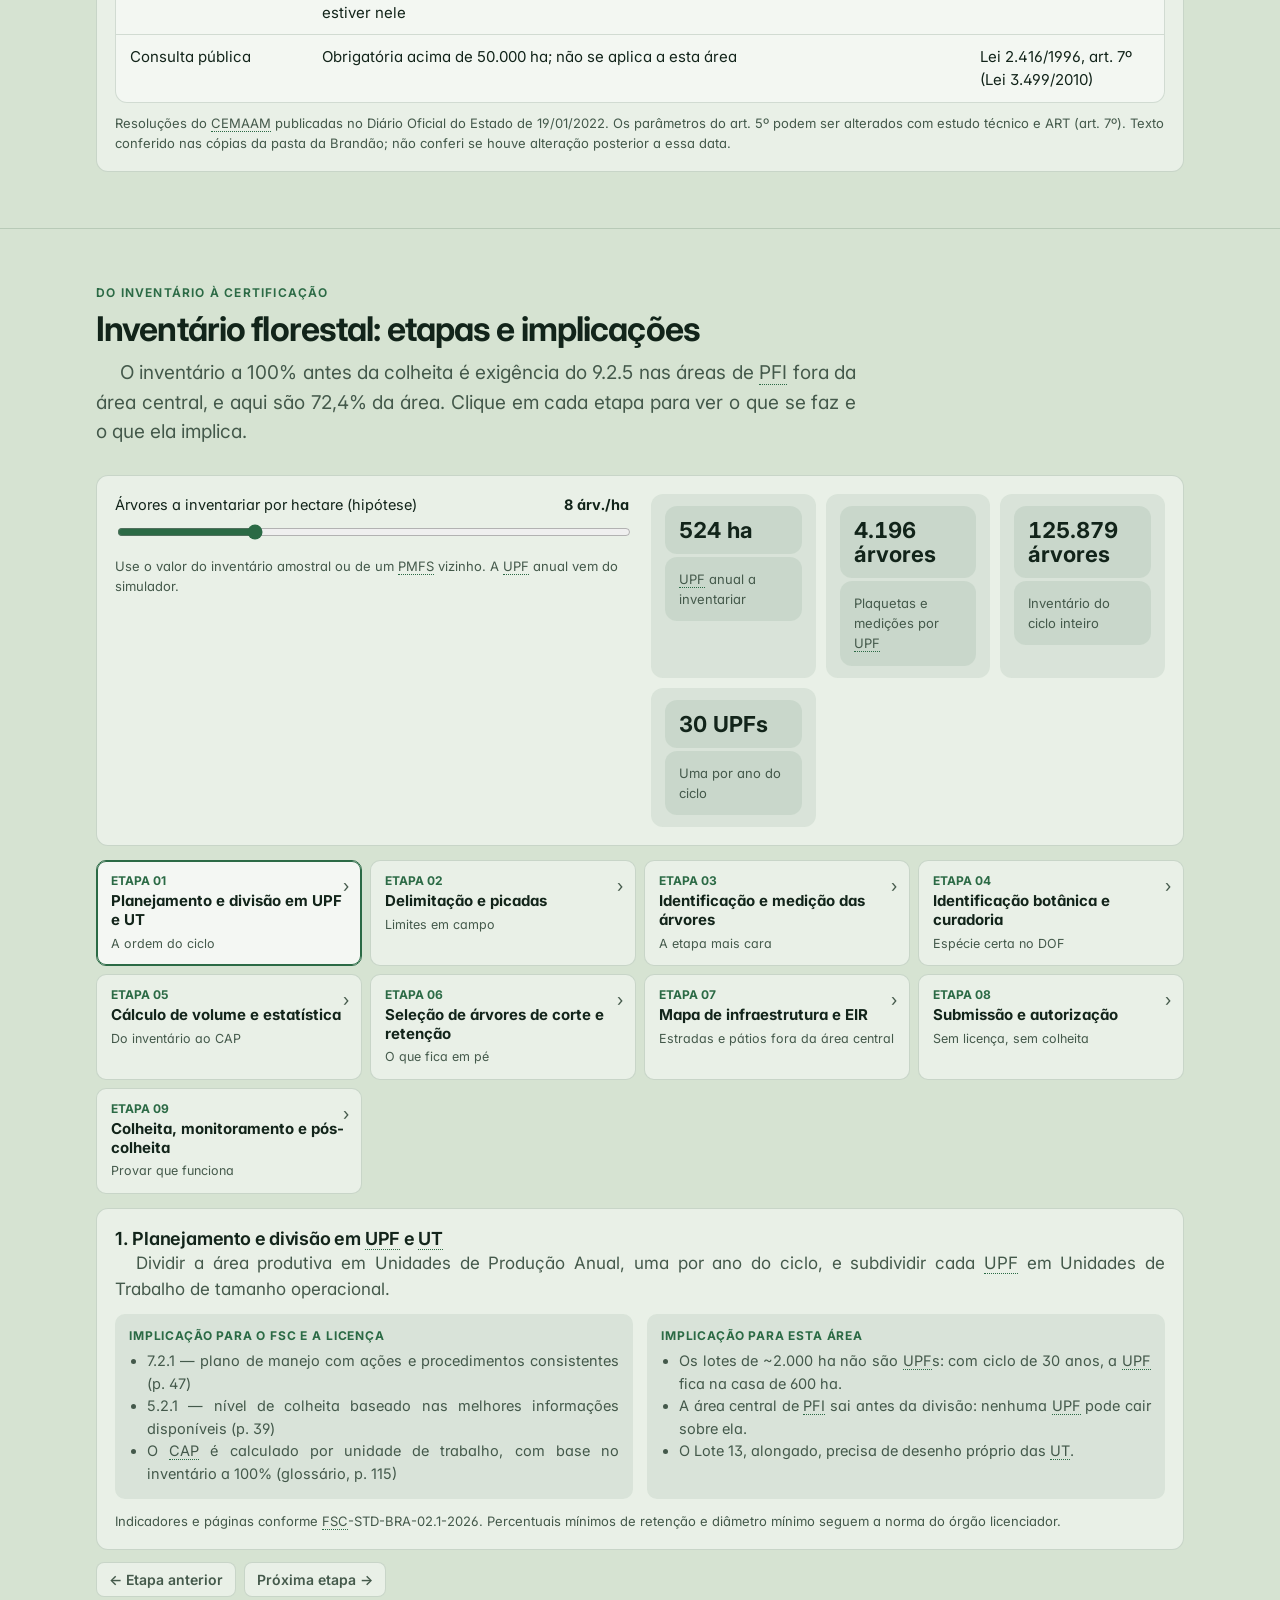
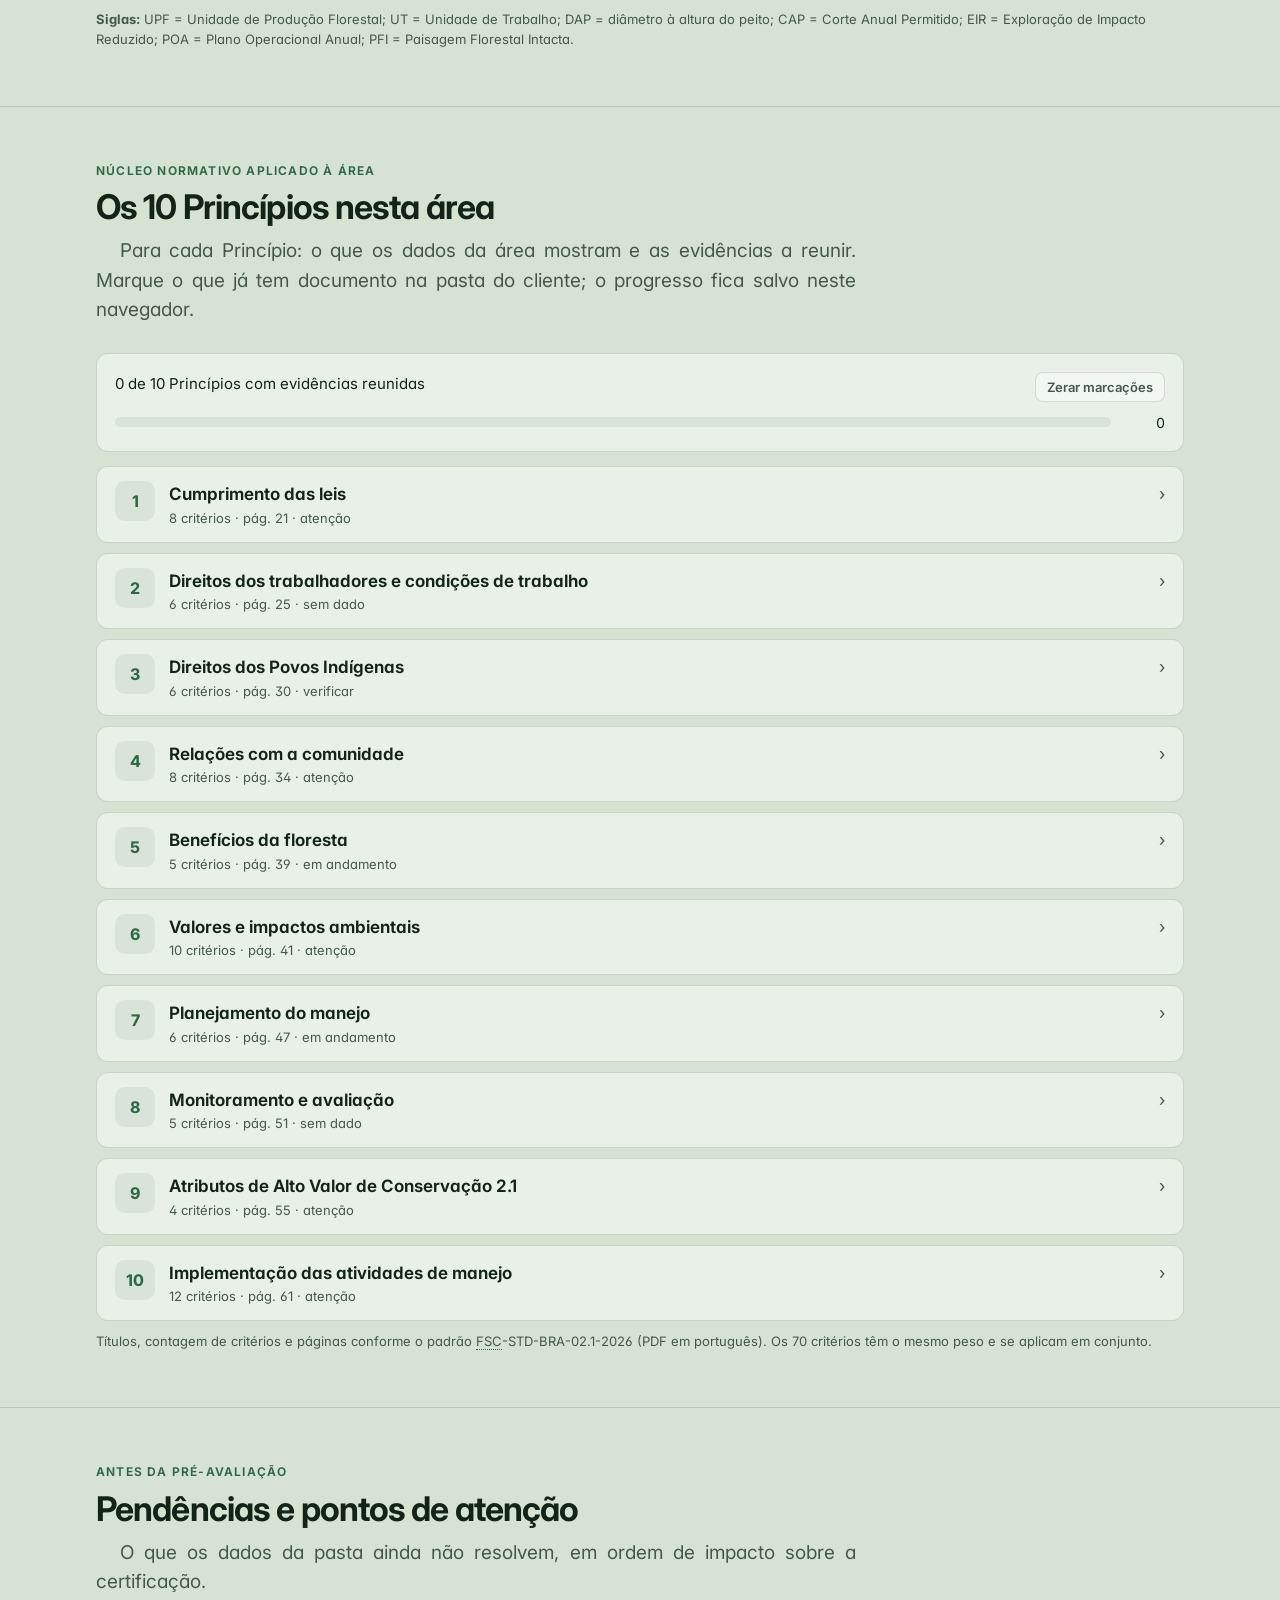
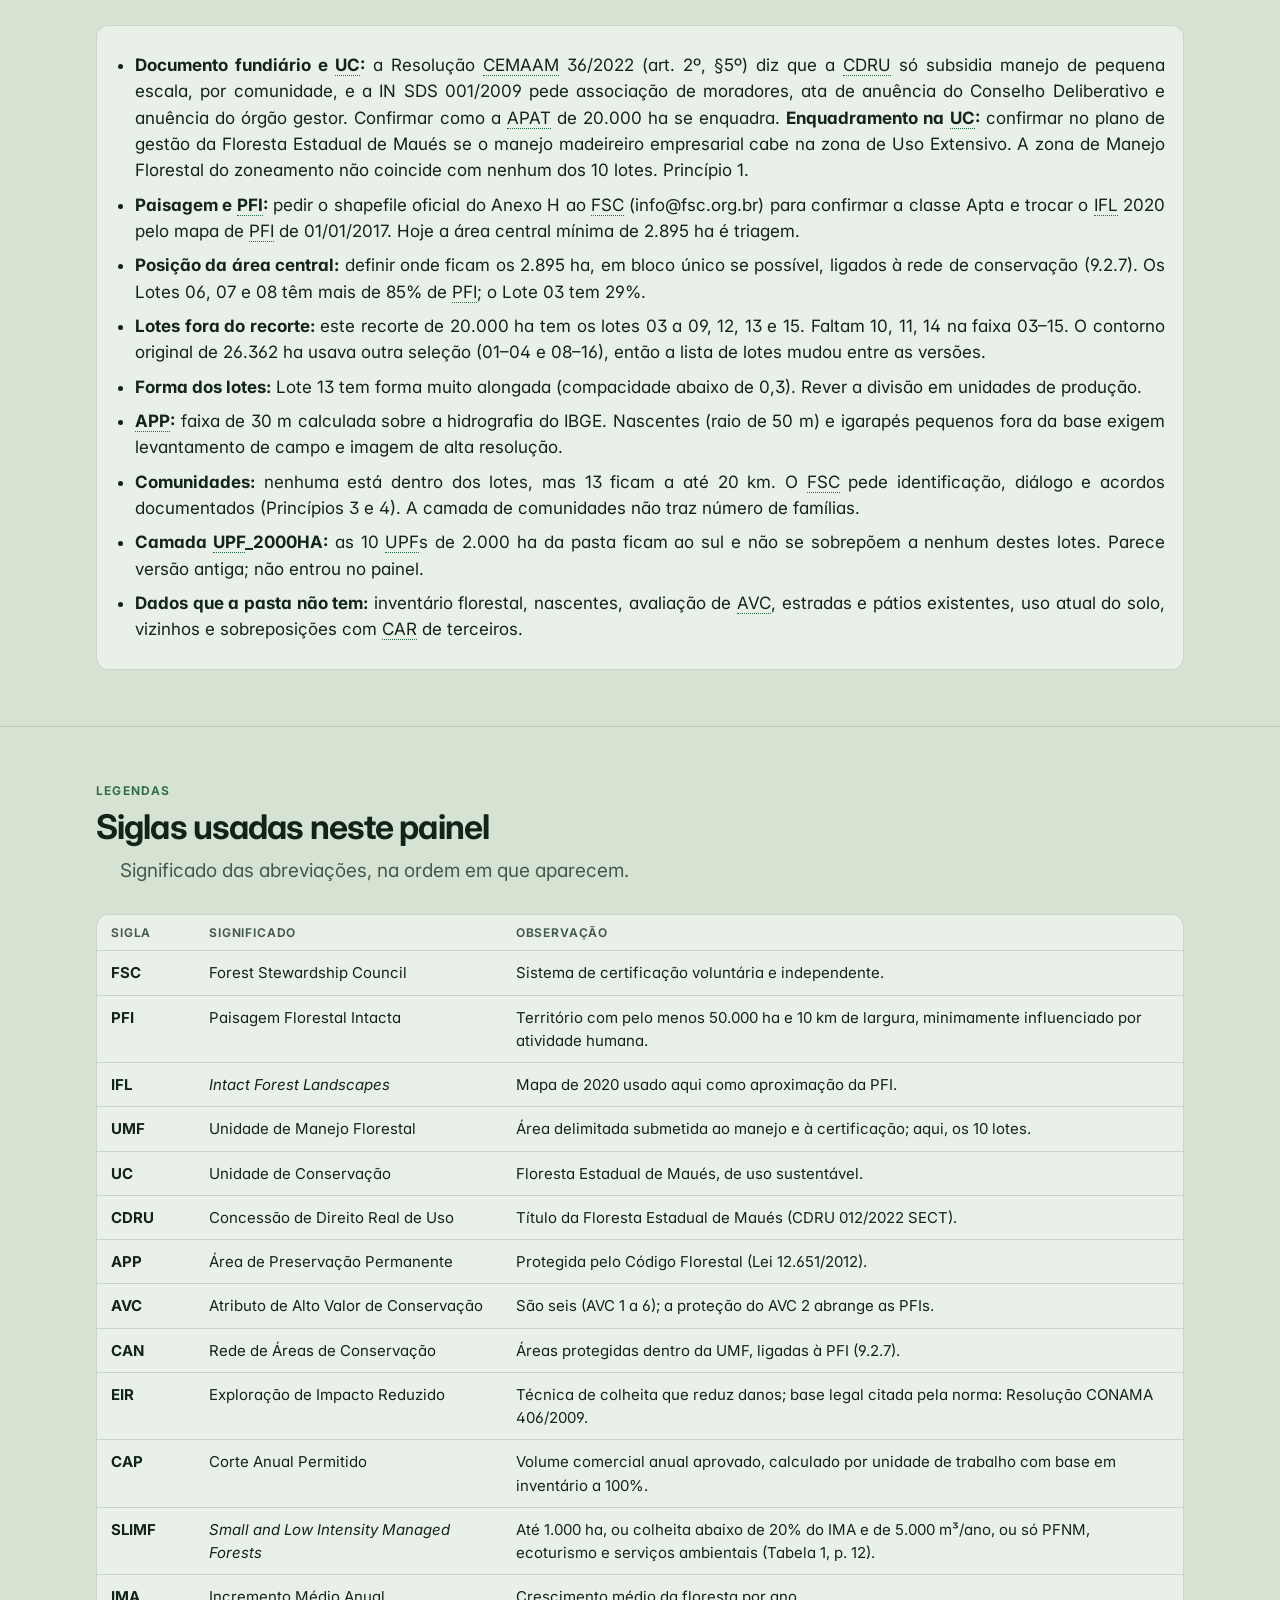
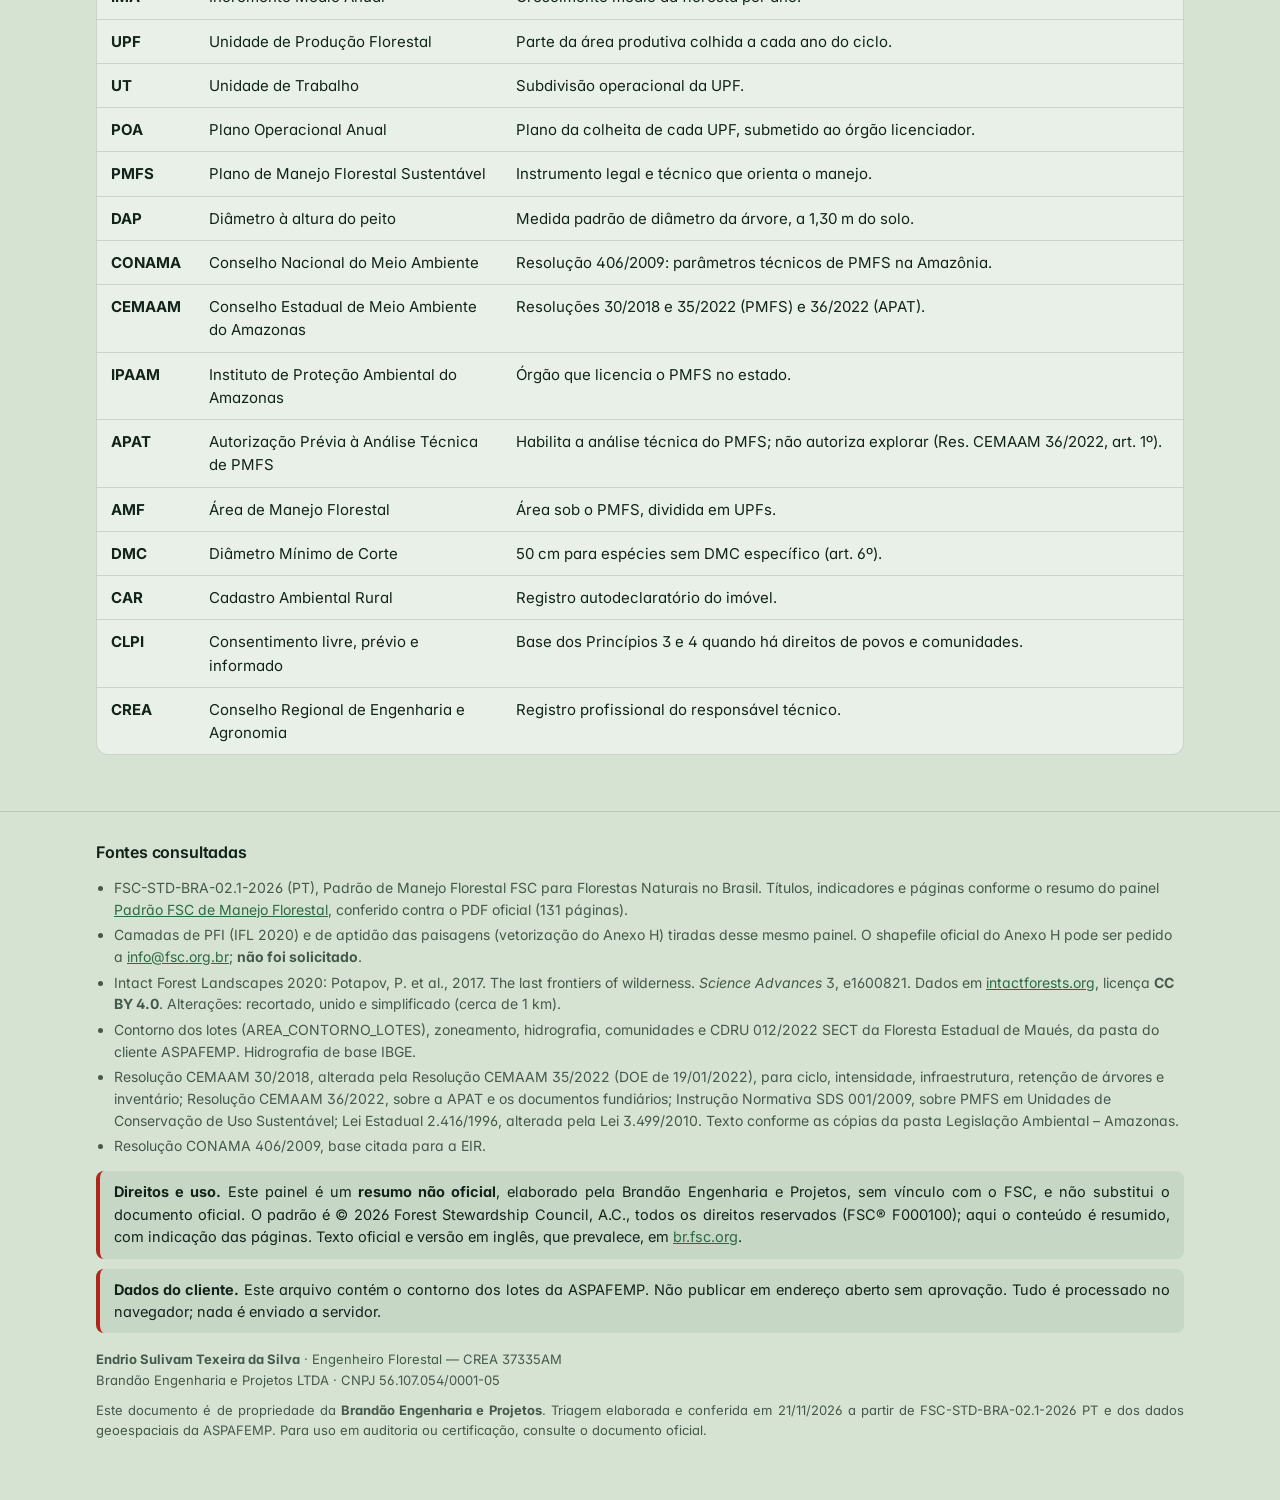
==== commit 696b025d: "Add wheel, trackpad pinch and touch zoom/pan to the map Co-Authored-By: Claude Sonnet 5.5 <noreply@a" ====
--- a/PAINEL_FSC_ASPAFEMP.html
+++ b/PAINEL_FSC_ASPAFEMP.html
@@ -1019,7 +1019,7 @@
 svg#mapa{width:100%;height:auto;display:block;border-radius:12px;background:var(--sunk)}
 .lot{stroke:var(--ink);stroke-width:1px;stroke-opacity:.75;cursor:pointer;transition:opacity .12s;vector-effect:non-scaling-stroke}
 #mapa path{vector-effect:non-scaling-stroke}
-#mapa{cursor:grab;touch-action:pan-y}
+#mapa{cursor:grab;touch-action:none}
 #mapa.arrastando{cursor:grabbing}
 .zbtns{position:absolute;right:10px;top:10px;display:flex;flex-direction:column;gap:6px;z-index:4}
 .zbtns button{width:36px;height:36px;border-radius:10px;border:1px solid var(--line);background:var(--glass-strong);color:var(--ink);font:700 18px/1 var(--font-body);cursor:pointer}
@@ -1130,7 +1130,7 @@
       <div class="panel">
         <div class="tabs" role="tablist" aria-label="Vista do mapa"><button type="button" role="tab" class="vtab on" data-v="lotes" aria-selected="true">Lotes</button><button type="button" role="tab" class="vtab" data-v="total" aria-selected="false">Área total (lotes mesclados)</button></div>
         <div class="mapwrap"><svg id="mapa" role="img" aria-label="Mapa dos lotes da ASPAFEMP"></svg><div class="zbtns"><button type="button" id="zmais" aria-label="Aproximar" title="Aproximar">+</button><button type="button" id="zmenos" aria-label="Afastar" title="Afastar">−</button><button type="button" id="ztudo" aria-label="Ver a área toda" title="Ver a área toda">⤢</button></div><div id="tip2"></div></div>
-        <p class="src" style="margin-top:8px">Aproxime com os botões ou com Ctrl + roda do mouse, arraste para mover e clique num lote para aproximar nele.</p>
+        <p class="src" style="margin-top:8px">Aproxime com a roda do mouse, com o gesto de pinça no touchpad ou na tela de toque, ou com os botões +/−. Arraste para mover e clique ou toque num lote para aproximar nele. Para rolar a página, use a barra lateral ou passe o ponteiro fora do mapa.</p>
         <div class="ctl">
           <label>Colorir por
             <select id="modo">
@@ -1680,11 +1680,44 @@
 $("#modo").addEventListener("change",()=>{if($("#modo").value==="zona"){$("#chkZon").checked=true;$("#chkPfi").checked=false;drawMap()}});
 ["ciclo","intens","infra","cons","ovl","dens"].forEach(id=>$("#"+id).addEventListener("input",sim));
 $("#zmais").onclick=()=>zoomBy(1.6);$("#zmenos").onclick=()=>zoomBy(1/1.6);$("#ztudo").onclick=()=>setView(VB.slice());
-(function(){const svg=$("#mapa");let drag=null,moved=false;
-  svg.addEventListener("wheel",e=>{if(!e.ctrlKey&&!e.metaKey)return;e.preventDefault();const r=svg.getBoundingClientRect();zoomBy(e.deltaY<0?1.25:1/1.25,(e.clientX-r.left)/r.width,(e.clientY-r.top)/r.height)},{passive:false});
-  svg.addEventListener("pointerdown",e=>{if(e.pointerType==="touch"||e.button!==0)return;drag={x:e.clientX,y:e.clientY,v:cur.slice()};moved=false});
-  window.addEventListener("pointermove",e=>{if(!drag)return;const r=svg.getBoundingClientRect(),dx=e.clientX-drag.x,dy=e.clientY-drag.y;if(Math.abs(dx)+Math.abs(dy)>4){moved=true;svg.classList.add("arrastando")}if(!moved)return;const [x,y,w,h]=drag.v;setView(fitVB(x-dx/r.width*w,y-dy/r.height*h,w,h))});
-  window.addEventListener("pointerup",()=>{drag=null;svg.classList.remove("arrastando")});
+(function(){
+  const svg=$("#mapa"), ptr=new Map();
+  let moved=false, start=null; // start: gesture snapshot
+  const rect=()=>svg.getBoundingClientRect();
+  const snap=()=>{const r=rect(),ps=[...ptr.values()];
+    const cx=ps.reduce((s,q)=>s+q.x,0)/ps.length, cy=ps.reduce((s,q)=>s+q.y,0)/ps.length;
+    const d=ps.length>1?Math.hypot(ps[0].x-ps[1].x,ps[0].y-ps[1].y):0;
+    start={v:cur.slice(),cx,cy,d,r};};
+  // wheel (mouse) and pinch/scroll on a trackpad (pinch arrives as ctrl+wheel)
+  svg.addEventListener("wheel",e=>{
+    e.preventDefault();
+    let dy=e.deltaY*(e.deltaMode===1?16:e.deltaMode===2?400:1);
+    const k=Math.exp(-dy*(e.ctrlKey?0.012:0.0016));
+    const r=rect();
+    zoomBy(Math.max(.5,Math.min(2,k)),(e.clientX-r.left)/r.width,(e.clientY-r.top)/r.height);
+  },{passive:false});
+  svg.addEventListener("pointerdown",e=>{
+    if(e.pointerType==="mouse"&&e.button!==0)return;
+    ptr.set(e.pointerId,{x:e.clientX,y:e.clientY});moved=false;snap();
+  });
+  window.addEventListener("pointermove",e=>{
+    if(!ptr.has(e.pointerId)||!start)return;
+    ptr.set(e.pointerId,{x:e.clientX,y:e.clientY});
+    const ps=[...ptr.values()],r=start.r,[x,y,w,h]=start.v;
+    const cx=ps.reduce((s,q)=>s+q.x,0)/ps.length, cy=ps.reduce((s,q)=>s+q.y,0)/ps.length;
+    const dx=cx-start.cx, dy=cy-start.cy;
+    if(!moved&&Math.abs(dx)+Math.abs(dy)<6&&ps.length<2)return;
+    moved=true;svg.classList.add("arrastando");
+    let k=1;
+    if(ps.length>1&&start.d>0)k=Math.hypot(ps[0].x-ps[1].x,ps[0].y-ps[1].y)/start.d;
+    const nw=w/k,nh=h/k;
+    // keep the map point under the gesture centre fixed
+    const fx=(start.cx-r.left)/r.width, fy=(start.cy-r.top)/r.height;
+    const ox=x+w*fx-nw*fx, oy=y+h*fy-nh*fy;
+    setView(fitVB(ox-dx/r.width*nw,oy-dy/r.height*nh,nw,nh));
+  });
+  const end=e=>{ptr.delete(e.pointerId);if(ptr.size)snap();else{start=null;svg.classList.remove("arrastando")}};
+  window.addEventListener("pointerup",end);window.addEventListener("pointercancel",end);
   svg.addEventListener("click",e=>{if(moved){e.stopPropagation();e.preventDefault();moved=false}},true);
 })();
 $("#btnApp").addEventListener("click",()=>{appOn=!appOn;const b=$("#btnApp");b.classList.toggle("on",appOn);b.setAttribute("aria-pressed",appOn);b.textContent=appOn?"Ocultar APPs":"Mostrar APPs (faixa de 30 m)";drawMap()});
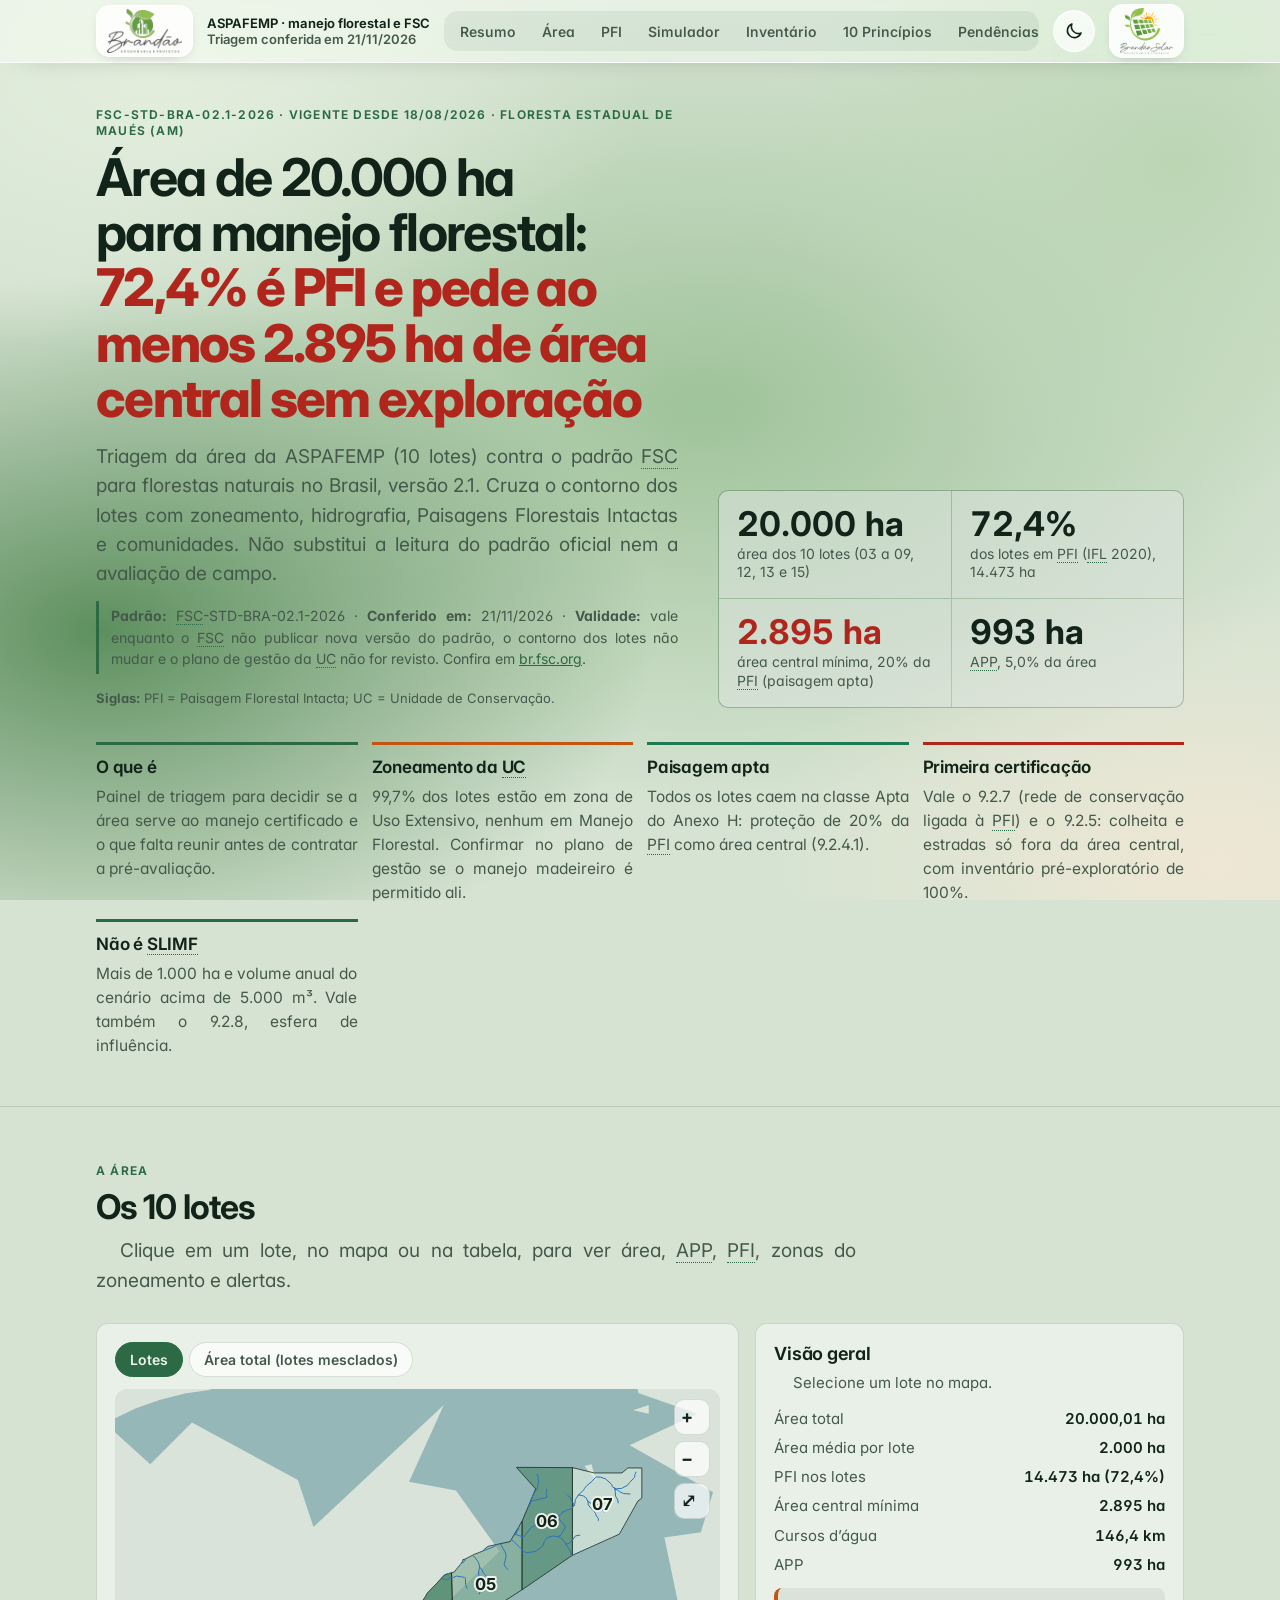
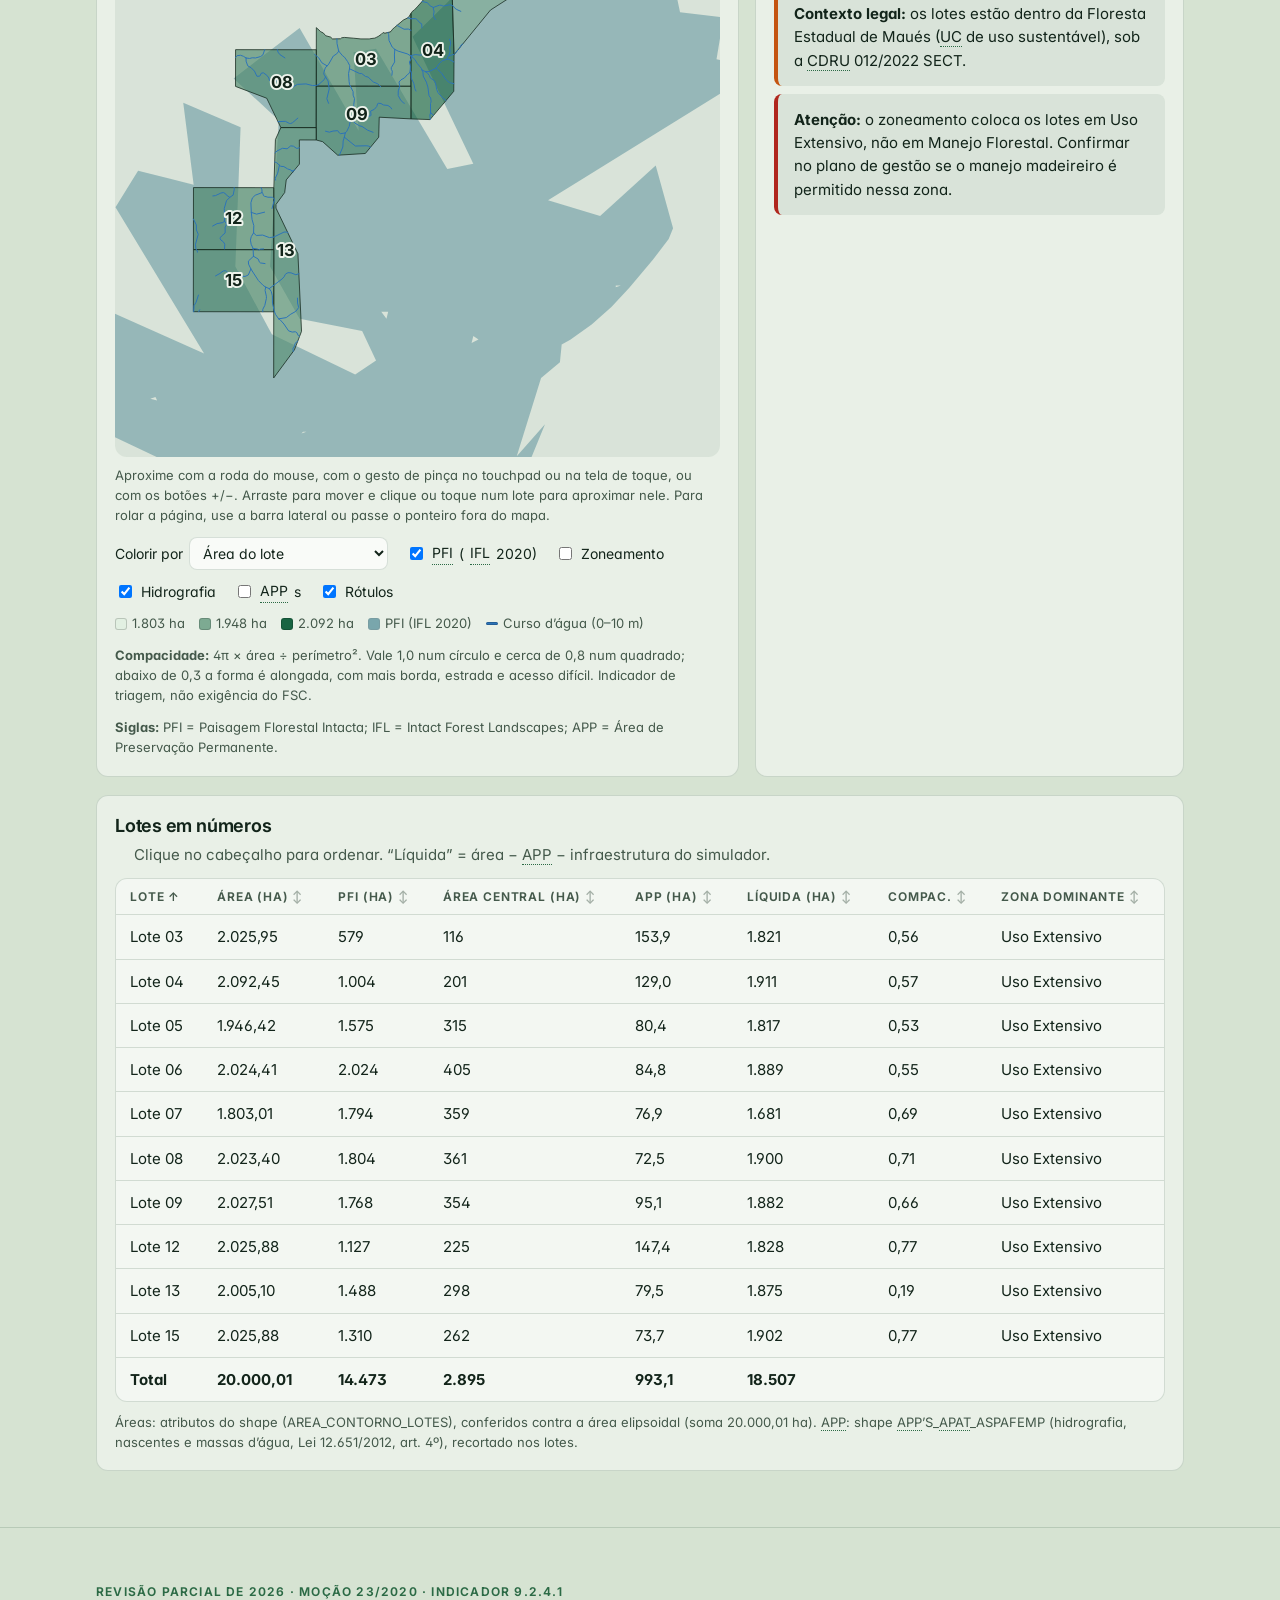
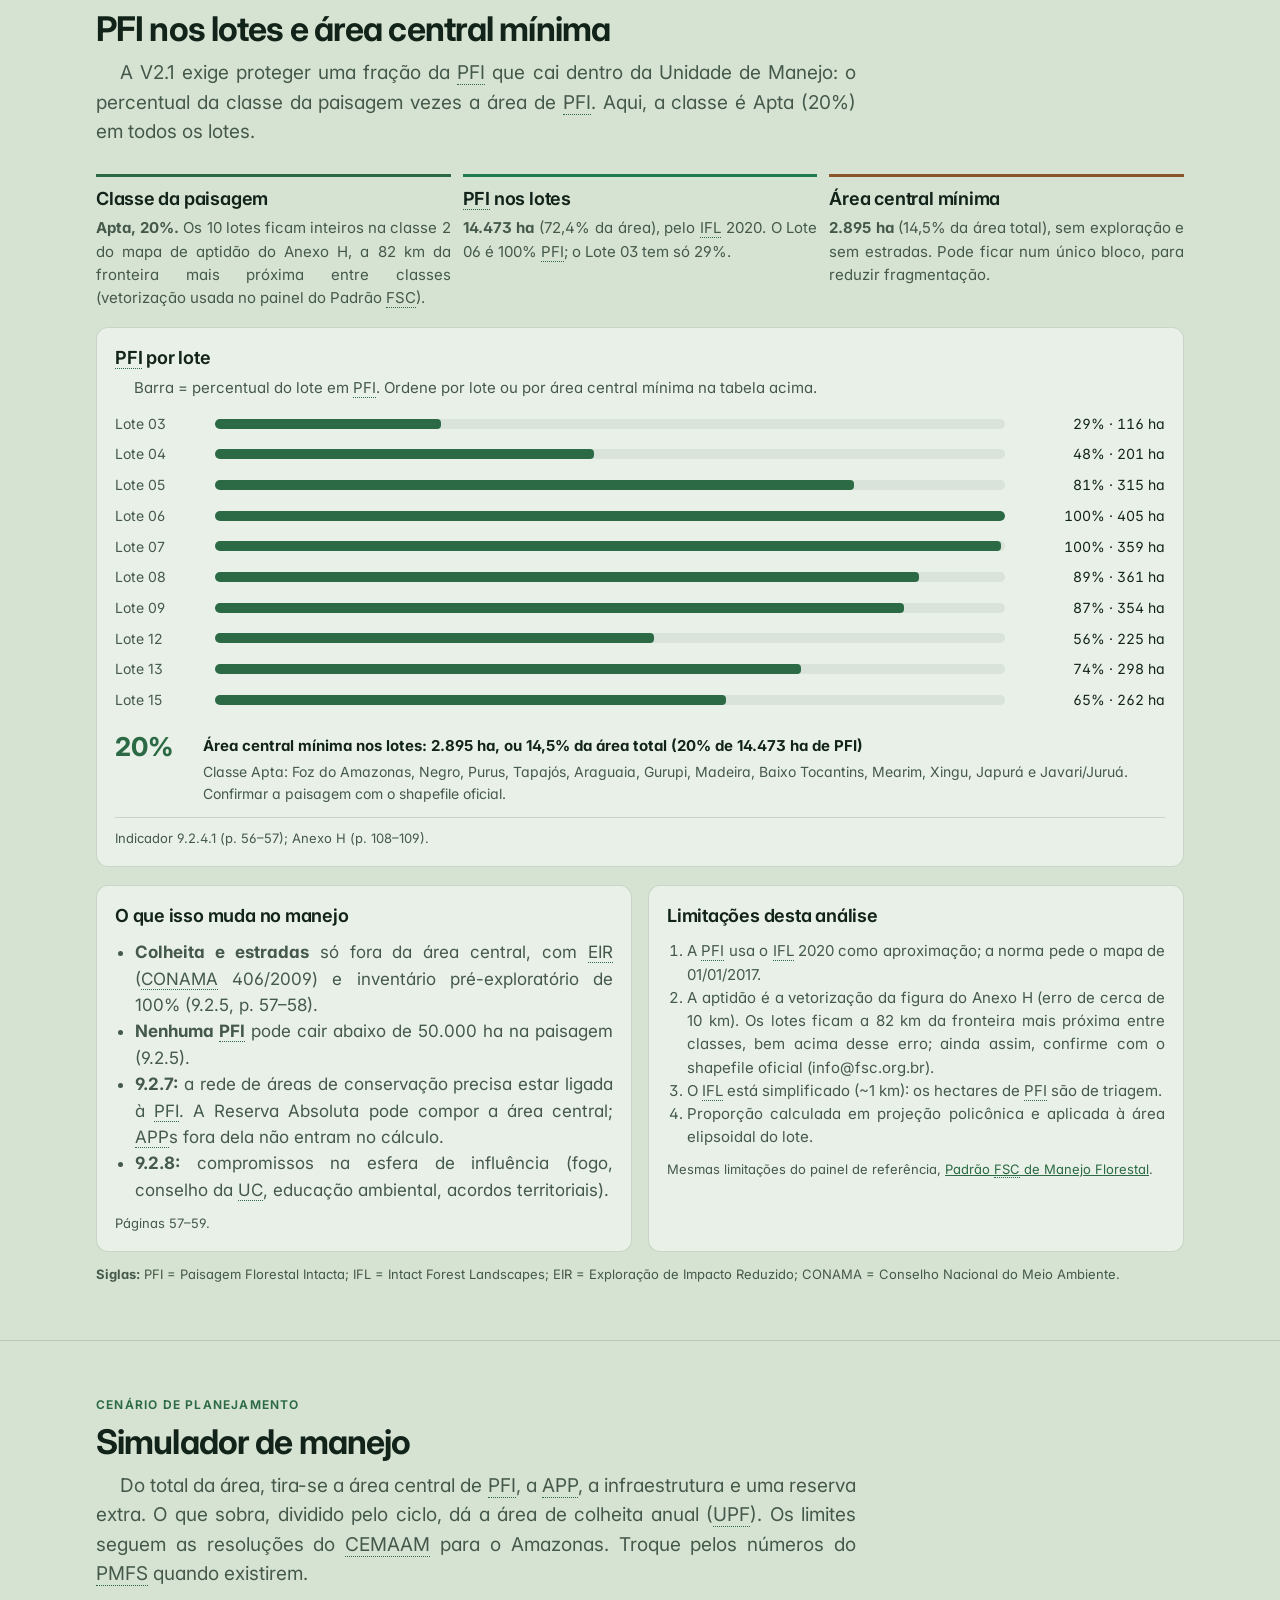
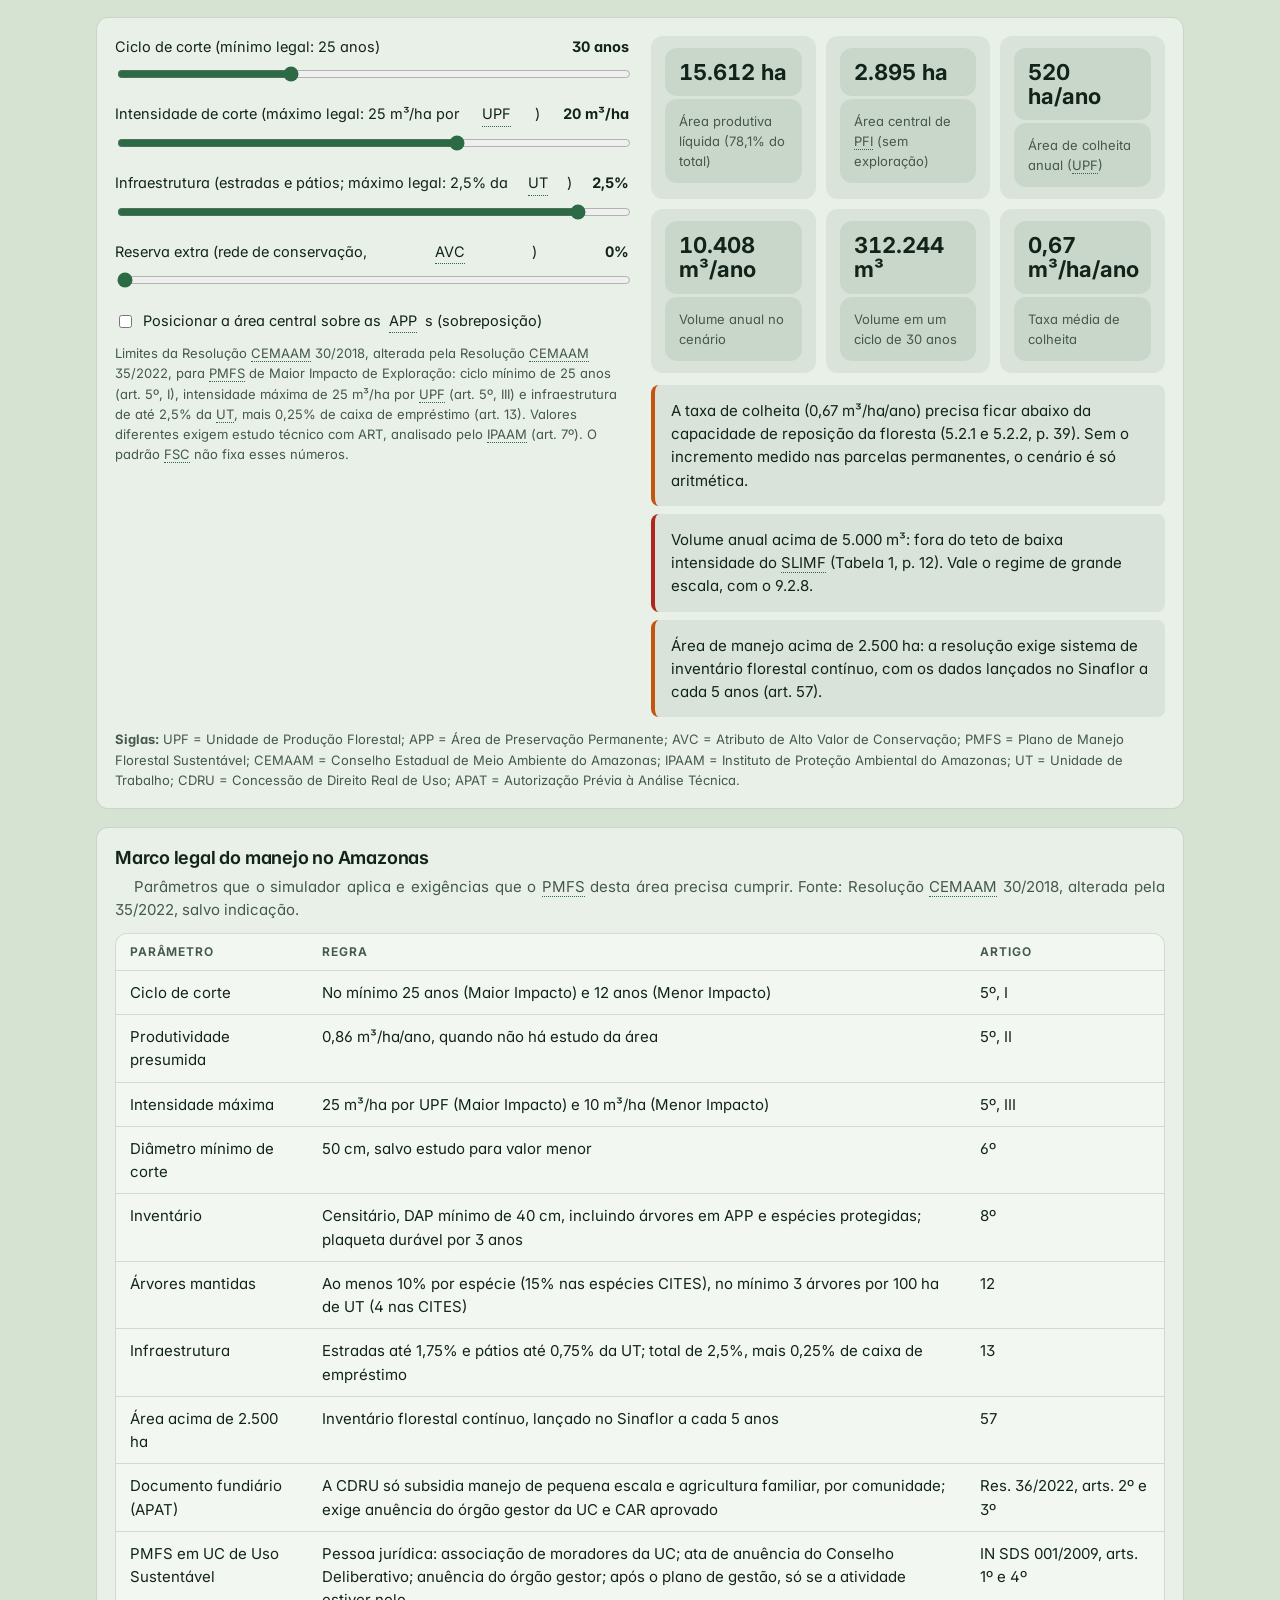
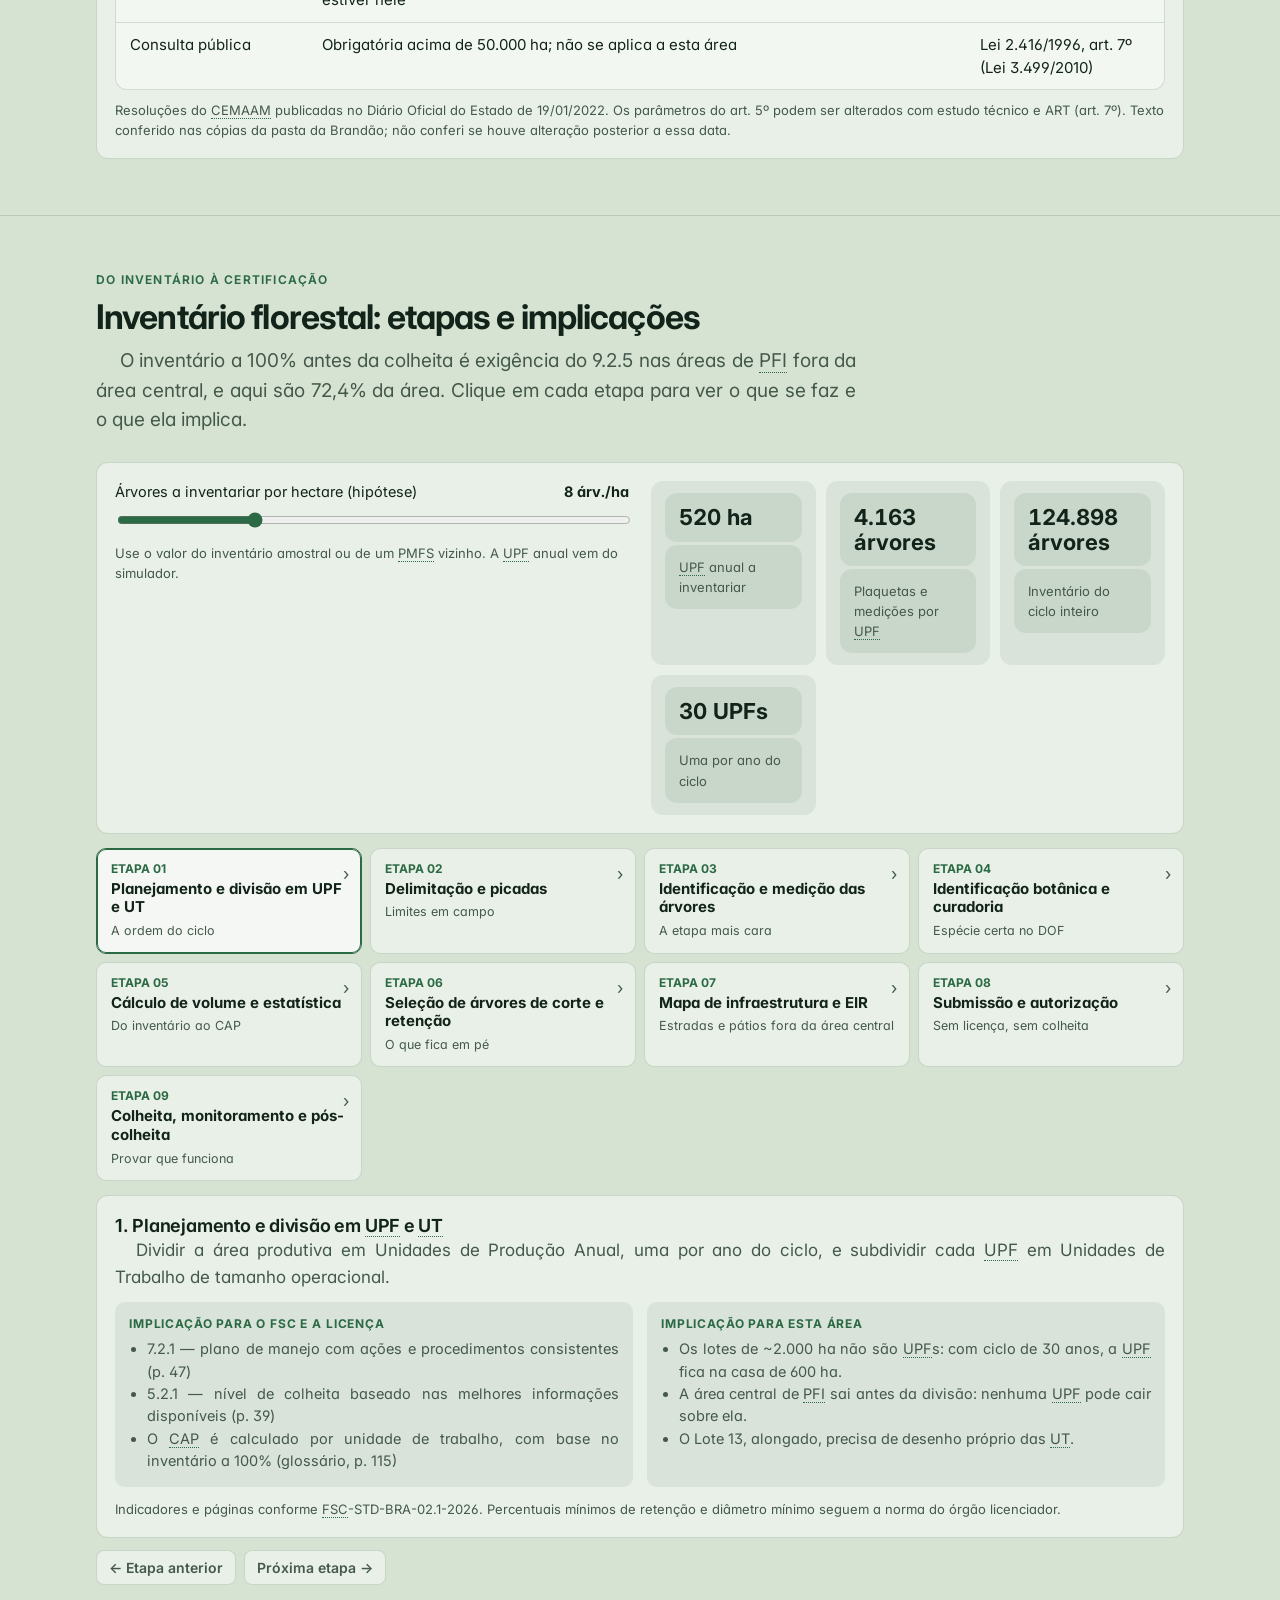
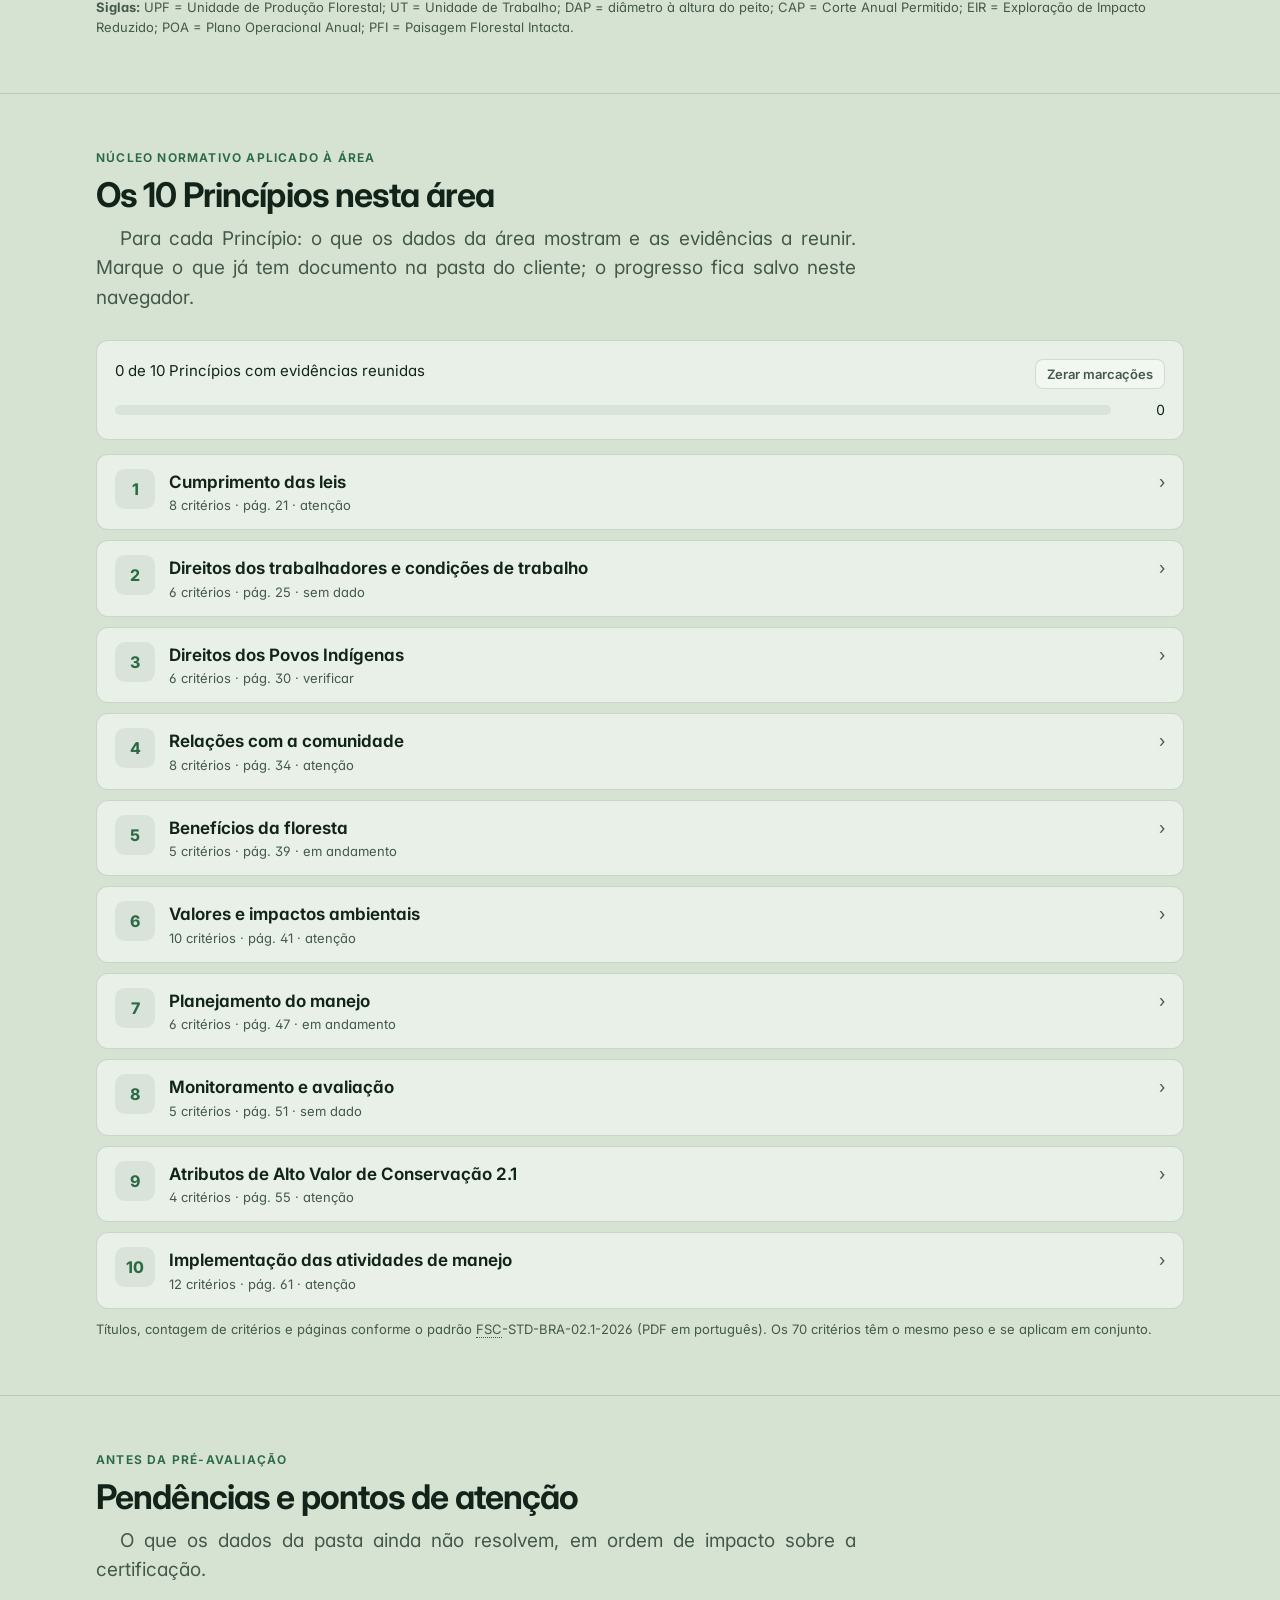
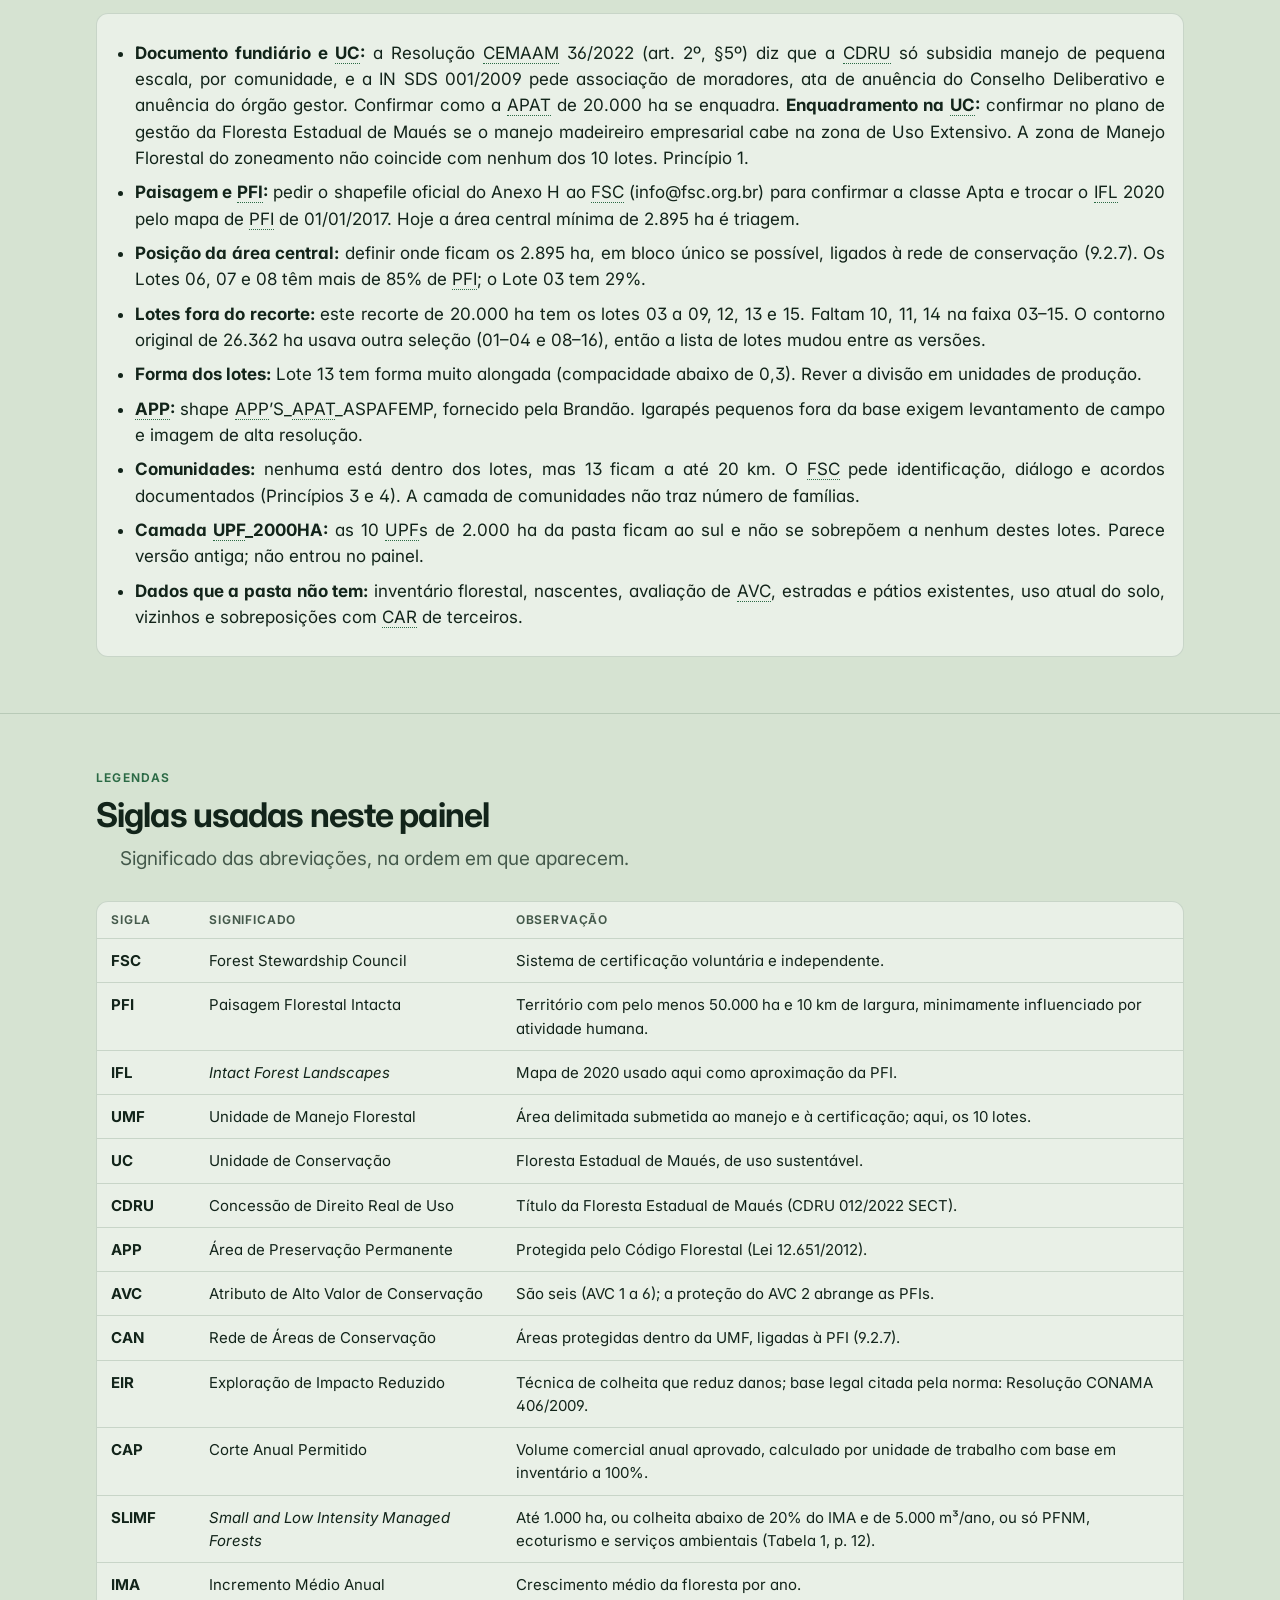
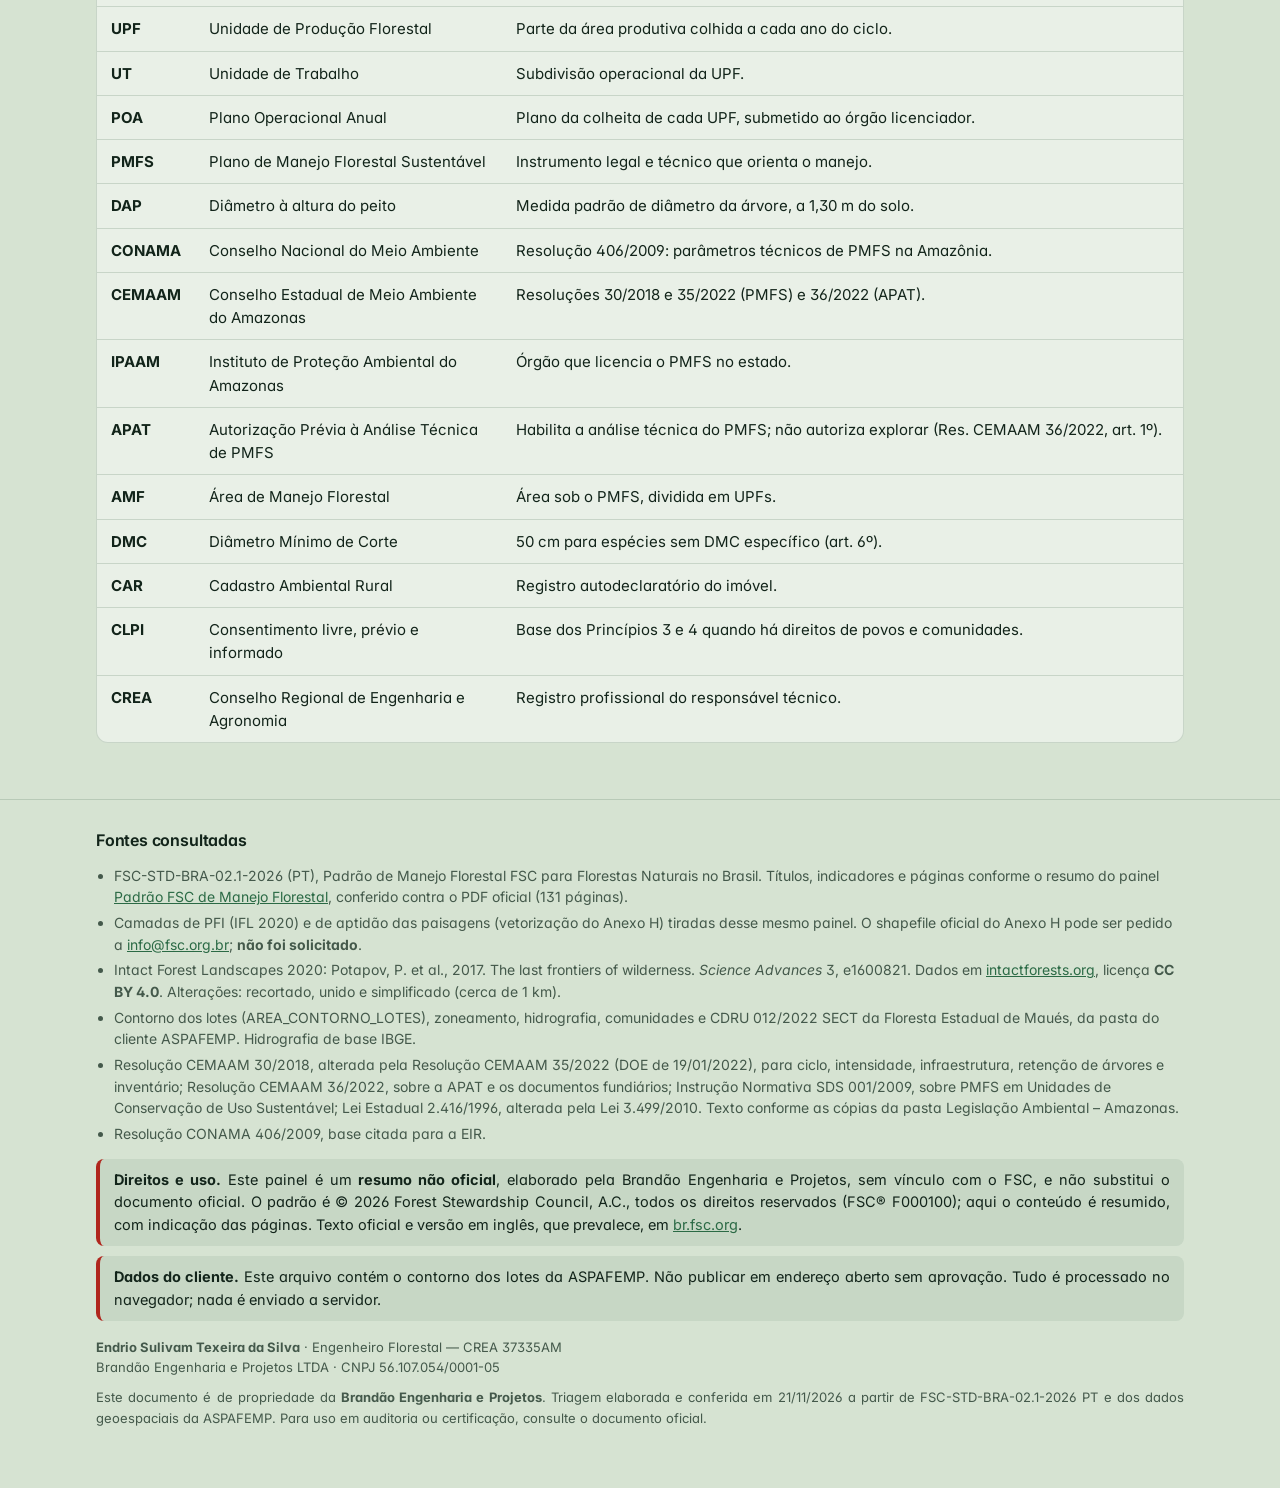
==== commit b69a54f5: "Use the APP shapefile for APPs and make the toggle a checkbox Co-Authored-By: Claude Sonnet 5.5 <nor" ====
--- a/PAINEL_FSC_ASPAFEMP.html
+++ b/PAINEL_FSC_ASPAFEMP.html
@@ -1106,7 +1106,7 @@
         <div class="kpi"><span class="v num">20.000 ha</span><span class="l">área dos 10 lotes (03 a 09, 12, 13 e 15)</span></div>
         <div class="kpi"><span class="v num">72,4%</span><span class="l">dos lotes em PFI (IFL 2020), 14.473 ha</span></div>
         <div class="kpi alert"><span class="v num">2.895 ha</span><span class="l">área central mínima, 20% da PFI (paisagem apta)</span></div>
-        <div class="kpi"><span class="v num">870 ha</span><span class="l">APP estimada, 4,4% da área</span></div>
+        <div class="kpi"><span class="v num">993 ha</span><span class="l">APP, 5,0% da área</span></div>
       </div>
     </div>
     <div class="msgs">
@@ -1124,7 +1124,7 @@
     <header>
       <div class="eyebrow">A área</div>
       <h2>Os 10 lotes</h2>
-      <p class="lede">Clique em um lote, no mapa ou na tabela, para ver área, APP estimada, PFI, zonas do zoneamento e alertas.</p>
+      <p class="lede">Clique em um lote, no mapa ou na tabela, para ver área, APP, PFI, zonas do zoneamento e alertas.</p>
     </header>
     <div class="gmap">
       <div class="panel">
@@ -1136,7 +1136,7 @@
             <select id="modo">
               <option value="area">Área do lote</option>
               <option value="pfi">PFI (% do lote)</option>
-              <option value="app">APP estimada (% do lote)</option>
+              <option value="app">APP (% do lote)</option>
               <option value="comp">Compacidade da forma</option>
               <option value="zona">Zona dominante</option>
             </select>
@@ -1144,7 +1144,7 @@
           <label><input type="checkbox" id="chkPfi" checked> PFI (IFL 2020)</label>
           <label><input type="checkbox" id="chkZon"> Zoneamento</label>
           <label><input type="checkbox" id="chkHid" checked> Hidrografia</label>
-          <button type="button" class="vtab" id="btnApp" aria-pressed="false">Mostrar APPs (faixa de 30 m)</button>
+          <label><input type="checkbox" id="chkApp"> APPs</label>
           <label><input type="checkbox" id="chkLbl" checked> Rótulos</label>
         </div>
         <div class="leg" id="legenda"></div>
@@ -1155,9 +1155,9 @@
     </div>
     <div class="panel" style="margin-top:18px">
       <h3>Lotes em números</h3>
-      <p class="muted" style="margin-top:6px;font-size:15px">Clique no cabeçalho para ordenar. “Líquida” = área − APP estimada − infraestrutura do simulador.</p>
+      <p class="muted" style="margin-top:6px;font-size:15px">Clique no cabeçalho para ordenar. “Líquida” = área − APP − infraestrutura do simulador.</p>
       <div class="tbl-wrap" style="margin-top:12px"><table id="tabela"></table></div>
-      <p class="src">Áreas: atributos do shape (AREA_CONTORNO_LOTES), conferidos contra a área elipsoidal (soma 20.000,01 ha). APP: faixa de 30 m de cada lado dos cursos d’água de 0 a 10 m da hidrografia do IBGE (Lei 12.651/2012, art. 4º), sem nascentes.</p>
+      <p class="src">Áreas: atributos do shape (AREA_CONTORNO_LOTES), conferidos contra a área elipsoidal (soma 20.000,01 ha). APP: shape APP’S_APAT_ASPAFEMP (hidrografia, nascentes e massas d’água, Lei 12.651/2012, art. 4º), recortado nos lotes.</p>
     </div>
   </div>
 </section>
@@ -1369,7 +1369,7 @@
 </footer>
 
 <script>
-const DATA = {"lotes":[{"nome":"Lote 03","lote":"03","area_ha":2025.95,"perim_m":21372.96,"ring":[[-57.7289,-3.88549],[-57.78341,-3.88544],[-57.78338,-3.85183],[-57.78332,-3.8519],[-57.78186,-3.8532],[-57.78085,-3.85417],[-57.77936,-3.85488],[-57.77801,-3.85645],[-57.7752,-3.85724],[-57.77402,-3.85831],[-57.76958,-3.85821],[-57.76953,-3.85816],[-57.76929,-3.85815],[-57.76876,-3.85763],[-57.76708,-3.85745],[-57.76213,-3.85788],[-57.7577,-3.8583],[-57.75312,-3.8583],[-57.75297,-3.85828],[-57.75287,-3.85828],[-57.75134,-3.85803],[-57.74969,-3.85785],[-57.7486,-3.8573],[-57.7478,-3.85693],[-57.74597,-3.85565],[-57.74502,-3.8547],[-57.74459,-3.8547],[-57.74423,-3.85479],[-57.74411,-3.85505],[-57.74068,-3.85424],[-57.74068,-3.85408],[-57.74036,-3.854],[-57.73969,-3.85291],[-57.73846,-3.85181],[-57.73328,-3.84747],[-57.73108,-3.84637],[-57.73035,-3.84595],[-57.72886,-3.84364],[-57.7289,-3.88549]],"area_elip_ha":2025.95,"centroide":[-57.75489,-3.87009],"bbox":[-57.78341367620856,-3.885487758036841,-57.72886276279963,-3.84363895459895],"vertices":38,"app_ha":104.72,"hidro_km":17.71,"zonas":{"Especial para adequação fundiária":0.0,"Preservação":0.01,"Manejo Florestal":0.0,"Uso Extensivo":2003.5,"Uso Intensivo":0.0,"Amortecimento":20.21},"pfi_ha":579.3,"classe":"2"},{"nome":"Lote 04","lote":"04","area_ha":2092.45,"perim_m":21547.76,"ring":[[-57.70552,-3.8203],[-57.70409,-3.86735],[-57.70425,-3.88839],[-57.71793,-3.90464],[-57.72891,-3.90424],[-57.72886,-3.84364],[-57.72815,-3.84253],[-57.72691,-3.84164],[-57.7254,-3.84003],[-57.72491,-3.83948],[-57.72241,-3.83673],[-57.72076,-3.83417],[-57.71942,-3.83185],[-57.71405,-3.82635],[-57.70978,-3.82166],[-57.70813,-3.82098],[-57.70593,-3.82043],[-57.70552,-3.8203]],"area_elip_ha":2092.45,"centroide":[-57.71646,-3.86525],"bbox":[-57.72891462476292,-3.904640956370489,-57.70409173892765,-3.820295564361045],"vertices":17,"app_ha":124.53,"hidro_km":21.17,"zonas":{"Especial para adequação fundiária":0.0,"Preservação":0.5,"Manejo Florestal":0.0,"Uso Extensivo":2089.4,"Uso Intensivo":0.0,"Amortecimento":1.12},"pfi_ha":1003.6,"classe":"2"},{"nome":"Lote 05","lote":"05","area_ha":1946.42,"perim_m":21570.51,"ring":[[-57.6649,-3.79064],[-57.66493,-3.83008],[-57.68312,-3.84172],[-57.70409,-3.86735],[-57.70552,-3.8203],[-57.70374,-3.8197],[-57.70294,-3.81854],[-57.7005,-3.81561],[-57.69922,-3.81384],[-57.69897,-3.81274],[-57.69757,-3.81238],[-57.69226,-3.80963],[-57.68964,-3.80865],[-57.68756,-3.8078],[-57.68665,-3.80701],[-57.68597,-3.80615],[-57.685,-3.80548],[-57.68445,-3.80511],[-57.67187,-3.80241],[-57.6649,-3.79064]],"area_elip_ha":1946.42,"centroide":[-57.68623,-3.82727],"bbox":[-57.70551685329011,-3.867352955904275,-57.66490261475759,-3.790643712033531],"vertices":19,"app_ha":78.11,"hidro_km":13.14,"zonas":{"Especial para adequação fundiária":0.0,"Preservação":0.0,"Manejo Florestal":0.0,"Uso Extensivo":1942.17,"Uso Intensivo":0.0,"Amortecimento":2.66},"pfi_ha":1575.1,"classe":"2"},{"nome":"Lote 06","lote":"06","area_ha":2024.41,"perim_m":21468.61,"ring":[[-57.63591,-3.75992],[-57.63595,-3.81026],[-57.66493,-3.83008],[-57.6649,-3.79064],[-57.65712,-3.77213],[-57.66819,-3.75976],[-57.63591,-3.75992]],"area_elip_ha":2024.41,"centroide":[-57.65056,-3.79112],"bbox":[-57.66818524735631,-3.830080227626183,-57.63591092965312,-3.759755121003507],"vertices":6,"app_ha":83.06,"hidro_km":14.02,"zonas":{"Especial para adequação fundiária":0.0,"Preservação":0.0,"Manejo Florestal":0.0,"Uso Extensivo":2011.57,"Uso Intensivo":0.0,"Amortecimento":11.48},"pfi_ha":2024.4,"classe":"2"},{"nome":"Lote 07","lote":"07","area_ha":1803.01,"perim_m":18084.73,"ring":[[-57.59599,-3.77739],[-57.59827,-3.77913],[-57.60896,-3.79814],[-57.63595,-3.81026],[-57.63591,-3.75992],[-57.62342,-3.76297],[-57.60743,-3.76299],[-57.60397,-3.76009],[-57.59598,-3.76013],[-57.59599,-3.77739]],"area_elip_ha":1803.01,"centroide":[-57.61866,-3.78135],"bbox":[-57.63594765347966,-3.810264582550914,-57.595978050370675,-3.759918907660707],"vertices":9,"app_ha":74.58,"hidro_km":12.51,"zonas":{"Especial para adequação fundiária":0.0,"Preservação":6.33,"Manejo Florestal":0.0,"Uso Extensivo":1792.22,"Uso Intensivo":0.01,"Amortecimento":3.12},"pfi_ha":1794.4,"classe":"2"},{"nome":"Lote 08","lote":"08","area_ha":2023.4,"perim_m":18910.86,"ring":[[-57.82988,-3.86447],[-57.78339,-3.86452],[-57.78344,-3.90926],[-57.80381,-3.90924],[-57.81195,-3.89237],[-57.8299,-3.88557],[-57.82988,-3.86447]],"area_elip_ha":2023.4,"centroide":[-57.80329,-3.88349],"bbox":[-57.82990317157176,-3.909263430170892,-57.78339442904005,-3.864474062885826],"vertices":6,"app_ha":58.56,"hidro_km":9.7,"zonas":{"Especial para adequação fundiária":0.0,"Preservação":0.0,"Manejo Florestal":0.0,"Uso Extensivo":2022.18,"Uso Intensivo":0.0,"Amortecimento":0.0},"pfi_ha":1803.9,"classe":"2"},{"nome":"Lote 09","lote":"09","area_ha":2027.51,"perim_m":19677.85,"ring":[[-57.78341,-3.88544],[-57.7289,-3.88549],[-57.72891,-3.90424],[-57.74717,-3.90326],[-57.74746,-3.91476],[-57.75515,-3.92411],[-57.77104,-3.9251],[-57.77973,-3.91733],[-57.78344,-3.91636],[-57.78341,-3.88544]],"area_elip_ha":2027.51,"centroide":[-57.75971,-3.90193],"bbox":[-57.783442312072,-3.925104196070139,-57.72889848793906,-3.885438788755641],"vertices":9,"app_ha":92.83,"hidro_km":15.5,"zonas":{"Especial para adequação fundiária":0.0,"Preservação":0.3,"Manejo Florestal":0.0,"Uso Extensivo":2025.9,"Uso Intensivo":0.0,"Amortecimento":0.0},"pfi_ha":1767.8,"classe":"2"},{"nome":"Lote 12","lote":"12","area_ha":2025.88,"perim_m":18162.4,"ring":[[-57.85411,-3.94369],[-57.80783,-3.94373],[-57.80787,-3.97938],[-57.85414,-3.97933],[-57.85411,-3.94369]],"area_elip_ha":2025.88,"centroide":[-57.83099,-3.96153],"bbox":[-57.85414354915987,-3.97938104526044,-57.8078322817009,-3.943685620110948],"vertices":4,"app_ha":104.25,"hidro_km":17.47,"zonas":{"Especial para adequação fundiária":0.0,"Preservação":0.0,"Manejo Florestal":0.0,"Uso Extensivo":2024.68,"Uso Intensivo":0.0,"Amortecimento":0.0},"pfi_ha":1126.8,"classe":"2"},{"nome":"Lote 13","lote":"13","area_ha":2005.1,"perim_m":36565.28,"ring":[[-57.80784,-3.9547],[-57.80783,-3.94373],[-57.80693,-3.91614],[-57.80381,-3.90924],[-57.78344,-3.90926],[-57.78344,-3.91636],[-57.79314,-3.91632],[-57.79312,-3.93021],[-57.8007,-3.93928],[-57.8016,-3.94656],[-57.8066,-3.95338],[-57.8066,-3.95549],[-57.79397,-3.98171],[-57.7919,-4.02623],[-57.79598,-4.03688],[-57.80794,-4.05304],[-57.80784,-3.9547]],"area_elip_ha":2005.1,"centroide":[-57.8007,-3.97992],"bbox":[-57.80793929944059,-4.053035532089408,-57.78343572284721,-3.909244106015519],"vertices":16,"app_ha":78.23,"hidro_km":13.21,"zonas":{"Especial para adequação fundiária":0.0,"Preservação":16.46,"Manejo Florestal":0.75,"Uso Extensivo":1986.66,"Uso Intensivo":0.0,"Amortecimento":0.0},"pfi_ha":1487.8,"classe":"2"},{"nome":"Lote 15","lote":"15","area_ha":2025.88,"perim_m":18162.4,"ring":[[-57.85414,-3.97933],[-57.80787,-3.97938],[-57.8079,-4.01503],[-57.85418,-4.01498],[-57.85414,-3.97933]],"area_elip_ha":2025.88,"centroide":[-57.83102,-3.99718],"bbox":[-57.85418044048149,-4.015030078534123,-57.8078668611613,-3.97933426416209],"vertices":4,"app_ha":71.53,"hidro_km":11.99,"zonas":{"Especial para adequação fundiária":0.0,"Preservação":0.0,"Manejo Florestal":0.0,"Uso Extensivo":2024.68,"Uso Intensivo":0.0,"Amortecimento":0.0},"pfi_ha":1310.3,"classe":"2"}],"zoneamento":[{"zona":"Especial para adequação fundiária","geom":{"type":"MultiPolygon","coordinates":[[[[-57.92068402291741,-4.071907102955497],[-57.924263498325566,-4.0693929326556315],[-57.92426348974883,-4.0631714339044525],[-57.92349645282413,-4.059378876812543],[-57.92537141178812,-4.054734057538589],[-57.90155083213793,-4.054819302603489],[-57.90167869396766,-4.0719071189296],[-57.92068402291741,-4.071907102955497]]],[[[-57.553180793190705,-3.927056263143223],[-57.556641356585786,-3.9254139508680534],[-57.5528875152681,-3.91761298475614],[-57.5490163760642,-3.9194312583131627],[-57.553180793190705,-3.927056263143223]]],[[[-57.55523366236556,-3.9182581765783606],[-57.55711057899674,-3.918082213371188],[-57.55675864685631,-3.908052396336279],[-57.55564422667374,-3.9074072045438566],[-57.554588461475575,-3.90805239791518],[-57.55523366236556,-3.9182581765783606]]],[[[-57.5513625094013,-3.9062927834265513],[-57.55235962071599,-3.905471628234767],[-57.55312211591879,-3.9033600871107175],[-57.55312211801878,-3.9054716276776564],[-57.55593749335571,-3.9055302795754048],[-57.555409600462426,-3.89591103947444],[-57.55142115175377,-3.8949139261075927],[-57.5513625094013,-3.9062927834265513]]],[[[-57.562154781507054,-3.9060581597309554],[-57.56455958020137,-3.9054129653654917],[-57.56444226269562,-3.8950312243395118],[-57.55998458501463,-3.8947379587763007],[-57.55951536610989,-3.9057062379272804],[-57.562154781507054,-3.9060581597309554]]],[[[-57.52790101547933,-3.876144695774443],[-57.529953888691885,-3.8714523824615283],[-57.52033468527443,-3.8679918102947632],[-57.51852487554247,-3.8723356320532063],[-57.52790101547933,-3.876144695774443]]],[[[-57.545614403758876,-3.8599562061741004],[-57.54854708295282,-3.856202354394658],[-57.53828268977609,-3.8530937056609758],[-57.535817511837294,-3.856690570676102],[-57.545614403758876,-3.8599562061741004]]],[[[-57.87328885036723,-3.8794814033811384],[-57.874271248982105,-3.8778055375427933],[-57.876178258520255,-3.8764186132126905],[-57.876224488668406,-3.8756326895324946],[-57.8744677258208,-3.870547307226698],[-57.8739129574252,-3.867033769373114],[-57.874375261639116,-3.8653694612009177],[-57.87317326657658,-3.8644910781069974],[-57.873127035650235,-3.8635202317219193],[-57.87449083720061,-3.8618096920718297],[-57.87351999245713,-3.8560770784521528],[-57.874352141560564,-3.854459000651649],[-57.87393606423112,-3.8479866936087737],[-57.87499936594471,-3.8466460006800527],[-57.83878927607401,-3.84590634035645],[-57.838095833402676,-3.8786146066107294],[-57.87328885036723,-3.8794814033811384]]],[[[-57.53834133333877,-3.843181196456486],[-57.544206701893174,-3.84558600204663],[-57.54625957609375,-3.841597535116597],[-57.54561438409992,-3.840483111409524],[-57.54414804283367,-3.840307150733395],[-57.54426535097702,-3.841010997186801],[-57.541215359159494,-3.8397206144672453],[-57.53902736148765,-3.8405843031980695],[-57.53834133333877,-3.843181196456486]]],[[[-57.86791158645799,-3.841855710481565],[-57.8699392295945,-3.8413987725046064],[-57.8715956146269,-3.842055616381424],[-57.87627918493217,-3.841998495243042],[-57.877564310253135,-3.8401421930590107],[-57.882047971240695,-3.8376576016811237],[-57.88438975465906,-3.833316710114128],[-57.88576055540799,-3.8324028371647714],[-57.885532089110725,-3.831717433786931],[-57.88284760304248,-3.8299468097119105],[-57.88110554355876,-3.829804019094913],[-57.86791158645799,-3.841855710481565]]],[[[-57.80997293514098,-3.8178727523962355],[-57.8145869450437,-3.8217104139627214],[-57.81608575963615,-3.8204421789546497],[-57.81839162770323,-3.820326883599343],[-57.81810339305549,-3.8150233616770373],[-57.808324015350586,-3.8147407274757366],[-57.80985991458839,-3.816233955370276],[-57.80997293514098,-3.8178727523962355]]],[[[-57.575761485640015,-3.820859927122504],[-57.579329848810566,-3.8159440455335547],[-57.575686625740126,-3.815420020570645],[-57.57336594336218,-3.8134736332630457],[-57.57114507496021,-3.8100799319035943],[-57.57044637431554,-3.8120013671548167],[-57.56797596984637,-3.8148460917043683],[-57.575761485640015,-3.820859927122504]]],[[[-57.56239103984785,-3.805499864601344],[-57.569804800101934,-3.7968827768014317],[-57.565224571877344,-3.795951204345669],[-57.558121335524675,-3.8038307938681815],[-57.56239103984785,-3.805499864601344]]],[[[-57.841335012971406,-3.7954810196767768],[-57.83839364584036,-3.79604399784142],[-57.837933858914575,-3.810699822509498],[-57.84133501419731,-3.807298649054407],[-57.841335012971406,-3.7954810196767768]]],[[[-57.55144507138976,-3.795601874044288],[-57.559402248226796,-3.795485420442418],[-57.55816015258526,-3.7889643871510934],[-57.55047468491868,-3.7891972869463726],[-57.55070757705325,-3.7942821416297745],[-57.55144507138976,-3.795601874044288]]],[[[-57.929576144160194,-3.7853948818723717],[-57.92825521046185,-3.7839229791415474],[-57.926066236089966,-3.78343234607187],[-57.920782504454884,-3.786829051177935],[-57.919843991467324,-3.788879433773572],[-57.92002805630842,-3.7905797139740587],[-57.92316750054594,-3.7907899401953418],[-57.92317905537379,-3.7919241001178454],[-57.921772764415344,-3.792869817166809],[-57.92117878555359,-3.791659913370068],[-57.91942547003102,-3.7916599148598693],[-57.91886101539608,-3.7922401268925365],[-57.91702728244183,-3.79852880037738],[-57.91449863932065,-3.8002648939525514],[-57.91179117826595,-3.8046096960825673],[-57.909241546801404,-3.8065103419139166],[-57.915175236291105,-3.8130698749287877],[-57.92016134928927,-3.808853334823241],[-57.92448112093112,-3.8154745543318023],[-57.928255215458066,-3.8178522416745504],[-57.93293509323466,-3.818229648380049],[-57.93429376700547,-3.8199657385819443],[-57.935237290585846,-3.820192184226452],[-57.94674827739064,-3.812643951469658],[-57.9492391779798,-3.806378924148058],[-57.95227732374645,-3.801774505588221],[-57.952579250725975,-3.8001138970235147],[-57.95193765397064,-3.7972078310131976],[-57.95273021330048,-3.793546942229909],[-57.951305236208945,-3.793181563496918],[-57.94657843965834,-3.795018851291368],[-57.94503106157264,-3.7946037007562086],[-57.94352142323645,-3.792527940071542],[-57.943408200198895,-3.790452179096107],[-57.94016247833335,-3.787772562629699],[-57.93963410531314,-3.78550809660984],[-57.93733595724344,-3.783337804972473],[-57.93644499447569,-3.7805640127025844],[-57.93459568814369,-3.779356298863511],[-57.933199273755264,-3.779356300036309],[-57.931614154183514,-3.7809791695223525],[-57.93038550487044,-3.783175830659961],[-57.93017999952079,-3.7852439161505838],[-57.929576144160194,-3.7853948818723717]]],[[[-57.565111006711646,-3.774916996116369],[-57.56630910494347,-3.771274759884629],[-57.55658055139018,-3.7582873238145855],[-57.55519075752887,-3.761498242864684],[-57.565111006711646,-3.774916996116369]]]]}},{"zona":"Preservação","geom":{"type":"MultiPolygon","coordinates":[[[[-57.84411230401814,-4.095914369886521],[-57.84483765945774,-4.094372978618453],[-57.83955179329082,-4.089620856289497],[-57.84411230401814,-4.095914369886521]]],[[[-57.56829127081792,-3.9423687777403345],[-57.567372050837896,-3.9421510671858377],[-57.56516523741253,-3.9421510690053463],[-57.56764648413655,-3.9422286065921575],[-57.56829127081792,-3.9423687777403345]]],[[[-57.56003599478154,-3.9405958152449836],[-57.560024618133184,-3.94058892028892],[-57.56003852721864,-3.9406017774665214],[-57.56003599478154,-3.9405958152449836]]],[[[-57.55646205765709,-3.9313689618412897],[-57.555714340187144,-3.9307985032828907],[-57.55352259941442,-3.9275056645132684],[-57.555726489003824,-3.930878581487188],[-57.55646205765709,-3.9313689618412897]]],[[[-57.553307212872596,-3.9271603599583824],[-57.55331808689587,-3.927154603087296],[-57.553230404099985,-3.9270327188252185],[-57.553307212872596,-3.9271603599583824]]],[[[-57.546732761720236,-3.9091199586277376],[-57.54662009233696,-3.9085816472797283],[-57.546939485734526,-3.9083687172175994],[-57.546606478633365,-3.908568522681576],[-57.546732761720236,-3.9091199586277376]]],[[[-57.556855336335175,-3.9108079780424223],[-57.55677343971399,-3.908078169035799],[-57.556759238263126,-3.9080692510117645],[-57.556855336335175,-3.9108079780424223]]],[[[-57.55523056972791,-3.907659996281991],[-57.55564422667378,-3.90740720454395],[-57.55588742706106,-3.9075480050211486],[-57.5556394952312,-3.907399769403561],[-57.55523056972791,-3.907659996281991]]],[[[-57.55593749335566,-3.9055302795753777],[-57.55312183617934,-3.905471627640276],[-57.553121835092284,-3.905479832813321],[-57.55593749335566,-3.9055302795753777]]],[[[-57.74744935081159,-3.903900175237319],[-57.72944552631345,-3.9053474482504975],[-57.72457132507647,-3.906028193433181],[-57.7221179017087,-3.9079413854435794],[-57.720467479738865,-3.907455717797257],[-57.71355433850542,-3.916159363564135],[-57.71379548982149,-3.9193976652715854],[-57.715332091305235,-3.922750100257844],[-57.715011737831084,-3.9278758382692622],[-57.712769240474685,-3.931399783989093],[-57.703478889383796,-3.941010547831893],[-57.68379049453452,-3.955211067362094],[-57.71818974953188,-3.9842653492714994],[-57.7418637724006,-3.994249385832231],[-57.74191927095313,-3.9951373602488007],[-57.7464489969922,-3.9982424235509613],[-57.73967412057691,-4.012097447748359],[-57.69908582166671,-4.030896355321601],[-57.66728657312681,-4.050366646296571],[-57.64475389325796,-4.054491155724747],[-57.650214391323125,-4.053492992233086],[-57.653414392324855,-4.058093002780105],[-57.7687142174979,-4.04559288588972],[-57.80605555932483,-4.05045916936593],[-57.796314699432585,-4.037304993798507],[-57.79222533562223,-4.026623816014347],[-57.79222531909081,-4.013989505085087],[-57.794300483609874,-3.9820680229501315],[-57.80662955407663,-3.9552124604333776],[-57.806629553333316,-3.9538086473974805],[-57.80510367566294,-3.9523438001316595],[-57.80192984883495,-3.946972691731725],[-57.801014318774634,-3.939709485858594],[-57.79661979118865,-3.93598633283479],[-57.79344596419495,-3.930615224503071],[-57.792347329376334,-3.924450655099554],[-57.793445957323065,-3.918164013343634],[-57.7928192037695,-3.9169105025634865],[-57.7805405872109,-3.9180333332080353],[-57.776525341622204,-3.922818543084844],[-57.771115615354155,-3.925941869103281],[-57.764963897832345,-3.927026591698078],[-57.76152461604694,-3.926770021515226],[-57.75560421212154,-3.9246337888120078],[-57.75316280783892,-3.922802730237257],[-57.749012419489766,-3.9180419763076504],[-57.746937223056314,-3.912121549236801],[-57.746693080771045,-3.909008746734766],[-57.74744935081159,-3.903900175237319]]],[[[-57.55265288642901,-3.903536049318455],[-57.552359620716004,-3.905471628234839],[-57.55162766946257,-3.9060744150682],[-57.55237040799784,-3.905479134696852],[-57.55265288642901,-3.903536049318455]]],[[[-57.552373442765784,-3.905478164621547],[-57.55287344013712,-3.903478158397014],[-57.55237040799784,-3.905479134696852],[-57.552373442765784,-3.905478164621547]]],[[[-57.5438064771416,-3.903548510064729],[-57.54436992071994,-3.90346801736268],[-57.542233259935315,-3.9030006225279634],[-57.5438064771416,-3.903548510064729]]],[[[-57.53711139679853,-3.8993490676996374],[-57.536217839895585,-3.8993391820906593],[-57.5363964823399,-3.8994285035078464],[-57.53711139679853,-3.8993490676996374]]],[[[-57.564559266844576,-3.905385235579716],[-57.56457342708971,-3.905378155413471],[-57.56448650580438,-3.898946415756646],[-57.564559266844576,-3.905385235579716]]],[[[-57.53456435890088,-3.8984820996490415],[-57.53459617077519,-3.8984497908341833],[-57.53422925627514,-3.897998061473798],[-57.53456435890088,-3.8984820996490415]]],[[[-57.532399538577806,-3.896619017066687],[-57.53138648534407,-3.8962184978829595],[-57.532516467253,-3.8967125602323276],[-57.532399538577806,-3.896619017066687]]],[[[-57.53088341569898,-3.895406115847121],[-57.53088648514204,-3.8954184959315454],[-57.532399538577806,-3.896619017066687],[-57.53088341569898,-3.895406115847121]]],[[[-57.87447302600955,-3.8705738082744205],[-57.874473025911,-3.8703511995079136],[-57.8744677258208,-3.8705473072267784],[-57.87447302600955,-3.8705738082744205]]],[[[-57.5208643278353,-3.8665836733440617],[-57.52186646599468,-3.866578419216737],[-57.520866467193635,-3.8665784199940645],[-57.5208643278353,-3.8665836733440617]]],[[[-57.873912957425134,-3.867033769373113],[-57.87424579441571,-3.8659730967054777],[-57.8742556173559,-3.865938716203461],[-57.87423657041984,-3.865970461274986],[-57.873912957425134,-3.867033769373113]]],[[[-57.87312703565017,-3.863520231721925],[-57.87367302334202,-3.862477781626125],[-57.8740987598075,-3.8620825347559538],[-57.87368180202092,-3.862456923423422],[-57.87312703565017,-3.863520231721925]]],[[[-57.532966446066716,-3.860184445617947],[-57.53297342066133,-3.8601780471689784],[-57.53407164262624,-3.8584884638145915],[-57.532966446066716,-3.860184445617947]]],[[[-57.54850947456173,-3.856250493422656],[-57.547871965186125,-3.8570665102952013],[-57.548551460843875,-3.856205810632415],[-57.54850947456173,-3.856250493422656]]],[[[-57.74468259308058,-3.855086194596379],[-57.7448227363366,-3.8550782087499513],[-57.744686193564526,-3.8550782088594087],[-57.74468259308058,-3.855086194596379]]],[[[-57.537083533598974,-3.855543708306981],[-57.53822403624226,-3.853269667568251],[-57.53823233917351,-3.8532447585897422],[-57.538218940433,-3.85326653167881],[-57.537083533598974,-3.855543708306981]]],[[[-57.73174967572214,-3.84675782070484],[-57.73180122576725,-3.8467340036856266],[-57.731346546086776,-3.8465001263693614],[-57.73174967572214,-3.84675782070484]]],[[[-57.54417339259227,-3.845577995757797],[-57.544175833671986,-3.8455733460522104],[-57.538586975276395,-3.8432819098386535],[-57.54417339259227,-3.845577995757797]]],[[[-57.84432973876748,-3.8420626111210026],[-57.844593318423925,-3.841930820461492],[-57.84459331829163,-3.8416508478348197],[-57.84432973876748,-3.8420626111210026]]],[[[-57.86962075624396,-3.841408170073276],[-57.869667742480004,-3.841398772743256],[-57.86965364660793,-3.841398772755643],[-57.86962075624396,-3.841408170073276]]],[[[-57.546273386129236,-3.841577982385905],[-57.54599485910175,-3.841140296194072],[-57.54608233029352,-3.8419419005983237],[-57.546273386129236,-3.841577982385905]]],[[[-57.544265350977035,-3.8410109971868747],[-57.54425869901293,-3.8409750444880864],[-57.544262408073884,-3.841010290891191],[-57.544265350977035,-3.8410109971868747]]],[[[-57.54233231323052,-3.8403825146796438],[-57.54125641540166,-3.839728325860012],[-57.541239118706656,-3.839734694230883],[-57.54233231323052,-3.8403825146796438]]],[[[-57.877564310253085,-3.84014219305898],[-57.87917300679416,-3.8390777017353312],[-57.88204797124062,-3.8376576016810966],[-57.87919213658081,-3.8390569690559353],[-57.877564310253085,-3.84014219305898]]],[[[-57.72618751235594,-3.840422954071339],[-57.723166206312186,-3.8371081702983845],[-57.721561981799724,-3.8345947043824387],[-57.72313349142943,-3.8371091272249553],[-57.72618751235594,-3.840422954071339]]],[[[-57.97675892455609,-3.841601037549599],[-57.97291230891803,-3.846217617729934],[-57.97677178273817,-3.8486180403970396],[-57.979223291229296,-3.8511699791451264],[-57.97765922882363,-3.839670318473376],[-57.97675892455609,-3.841601037549599]]],[[[-57.98223024602441,-3.868107117342046],[-57.98479273037596,-3.872255915274532],[-57.98537559256092,-3.8847874246242955],[-57.98787663896745,-3.8893084847261097],[-57.988688099975874,-3.8923369078322674],[-57.988688102027446,-3.898583553463506],[-57.987114207804815,-3.907385700682922],[-57.98465156453391,-3.91185192863482],[-57.98198033845678,-3.9278793875583076],[-57.973442893634946,-3.9474215256127807],[-57.97466552764361,-3.9527304989094643],[-57.98110792868873,-3.9623538023778226],[-57.980796784145554,-3.964454045697405],[-57.98298892354044,-3.9689895232331023],[-57.98070670624822,-3.980147101046881],[-57.971070663046866,-3.9862330592939577],[-57.95261165392231,-4.022478225331441],[-57.95662690531695,-4.027263425140115],[-57.957951919214636,-4.030104927358889],[-57.95876338337741,-4.033133349148473],[-57.958763392096444,-4.039379989238184],[-57.957951936382784,-4.042408407848902],[-57.9548286348334,-4.04781816268878],[-57.95261169230143,-4.050035123044865],[-57.94723216046224,-4.0531443659255295],[-57.94918586973984,-4.059807370024201],[-57.95286227819627,-4.064253721695133],[-57.954187292113104,-4.067095223883124],[-57.954998756285164,-4.070123644758602],[-57.95499876499245,-4.076370285766257],[-57.95418730925813,-4.079398704410154],[-57.95106400764085,-4.084808459358987],[-57.94627882376824,-4.08882372706816],[-57.940327803509916,-4.090967304044746],[-57.93964703873064,-4.092928001170341],[-57.9508208391378,-4.111461447040406],[-57.95348012596714,-4.110669313418026],[-57.959717286550045,-4.11028057461588],[-57.96284059522828,-4.110553826188784],[-57.96808199693165,-4.112397221267029],[-57.97898659057462,-4.098189997518123],[-57.98654140466147,-4.085556067139188],[-57.99282148611209,-4.0722424654596905],[-57.99776635316107,-4.0583774121754566],[-58.00132838313168,-4.044094437863529],[-58.00347327107697,-4.029531097985298],[-58.00418036016142,-4.014827648127072],[-58.00410691058784,-3.9435317867545234],[-58.00336956366502,-3.9288301852557144],[-58.00119477989428,-3.9142716454022497],[-57.99760350300077,-3.899996369664508],[-57.99263031790149,-3.8861418326068278],[-57.986323117643636,-3.872841456972217],[-57.98261538953835,-3.8666697347963734],[-57.98223024602441,-3.868107117342046]]],[[[-57.88553208911063,-3.8317174337869297],[-57.884972997624374,-3.8309776698815434],[-57.88465690561778,-3.8308371841862807],[-57.88498948008386,-3.8310034717160932],[-57.88553208911063,-3.8317174337869297]]],[[[-57.8679193707014,-3.8418486001583543],[-57.8811055435587,-3.829804019094897],[-57.86790494068521,-3.8418484605257546],[-57.8679193707014,-3.8418486001583543]]],[[[-57.80854520955642,-3.82270760203457],[-57.808326108056725,-3.822598050956115],[-57.808322295656104,-3.8225999237261648],[-57.80854520955642,-3.82270760203457]]],[[[-57.81275610284971,-3.819928037945191],[-57.81209175356594,-3.8192349943523096],[-57.81229123353934,-3.8194631668840975],[-57.81275610284971,-3.819928037945191]]],[[[-57.809873080449925,-3.8167154222472335],[-57.80987812474884,-3.8164980025393627],[-57.80987308042643,-3.8164248599068773],[-57.809873080449925,-3.8167154222472335]]],[[[-57.57577334589155,-3.820877887955179],[-57.57937334220453,-3.815977866986027],[-57.57576528031399,-3.820871683640828],[-57.57577334589155,-3.820877887955179]]],[[[-57.57748328378802,-3.81599395417627],[-57.57747334437835,-3.815977868510921],[-57.57568662574005,-3.8154200205706443],[-57.57748328378802,-3.81599395417627]]],[[[-57.57930529825998,-3.8159778670909077],[-57.57576148564002,-3.8208599271225836],[-57.56799084611899,-3.814857582716575],[-57.57576528031399,-3.820871683640828],[-57.57930529825998,-3.8159778670909077]]],[[[-57.57568662574005,-3.8154200205706443],[-57.57337334929319,-3.8134778625723755],[-57.572069248574905,-3.8117696525751663],[-57.57568662574005,-3.8154200205706443]]],[[[-57.915175236291134,-3.813069874928853],[-57.914879933116694,-3.8127434252704444],[-57.91517296134325,-3.8130775814880384],[-57.92016134928921,-3.8088533348232283],[-57.915175236291134,-3.813069874928853]]],[[[-57.81638170440315,-3.8084051838598896],[-57.815556098705535,-3.8083679949025053],[-57.815473073409485,-3.808377650187131],[-57.81638170440315,-3.8084051838598896]]],[[[-57.68572255177992,-3.8059034640191993],[-57.68572624635058,-3.8058980900415427],[-57.68566376748392,-3.8058630498483326],[-57.68572255177992,-3.8059034640191993]]],[[[-57.90954286700795,-3.80653351996112],[-57.91079450410651,-3.805699089947294],[-57.90953721373546,-3.8065330851021186],[-57.90954286700795,-3.80653351996112]]],[[[-57.5596733658388,-3.8047778413270668],[-57.562093561119944,-3.8052618808202867],[-57.55966877642276,-3.8047752895112965],[-57.5596733658388,-3.8047778413270668]]],[[[-57.56200288484257,-3.80518933955485],[-57.55967395557287,-3.804762368703147],[-57.55900023720913,-3.8043581364676924],[-57.55966877642276,-3.8047752895112965],[-57.56200288484257,-3.80518933955485]]],[[[-57.558113983077924,-3.8038332750001276],[-57.558121335524696,-3.8038307938682854],[-57.55858424764153,-3.803317287448379],[-57.558113983077924,-3.8038332750001276]]],[[[-57.67929077880071,-3.803024866983209],[-57.67857625456842,-3.802738084353912],[-57.67788625537163,-3.80214808277486],[-57.675796257788186,-3.801008080324718],[-57.67559916033262,-3.801073779945755],[-57.6785168401491,-3.802746248761608],[-57.67929077880071,-3.803024866983209]]],[[[-57.8698460364316,-3.801357924719713],[-57.868956037316345,-3.8003179218555263],[-57.86894969442444,-3.8003156286510653],[-57.8698460364316,-3.801357924719713]]],[[[-57.603825742986785,-3.916588353923991],[-57.60326466279818,-3.921544616072077],[-57.61546771418771,-3.9710817854576765],[-57.639759659787316,-3.956006040290996],[-57.64616834024066,-3.95338151629603],[-57.65123425052439,-3.9524659827520314],[-57.660328472147874,-3.947094866442763],[-57.66826302930109,-3.9439210231144677],[-57.68144659915507,-3.934887782448155],[-57.68431524496678,-3.931042553626649],[-57.69035771489278,-3.927197322405632],[-57.69365360657196,-3.923657269945441],[-57.70266273009607,-3.9185004487035098],[-57.70457886117176,-3.8888060797021793],[-57.70256469146714,-3.871838255376103],[-57.702564686983166,-3.865490579502353],[-57.68346068821318,-3.842175093222411],[-57.63042119243475,-3.808178435364874],[-57.6094638858784,-3.798668876729433],[-57.60865308080152,-3.799412119374818],[-57.59884487272167,-3.8022134445830926],[-57.59793540258089,-3.8063621319836574],[-57.59420564455653,-3.8123783408453678],[-57.59404042186568,-3.816736482339998],[-57.590427206571185,-3.8258005622810924],[-57.589296101184466,-3.8330439363135658],[-57.58723120001795,-3.8387603943112167],[-57.59295558554939,-3.845223425349474],[-57.59583880896769,-3.855474896453889],[-57.59455739112805,-3.866687445912005],[-57.59234079406308,-3.875280235433052],[-57.5958454057831,-3.89262508551653],[-57.59898378361321,-3.898027497703549],[-57.601404765069304,-3.9097289074734918],[-57.603825742986785,-3.916588353923991]]],[[[-57.91722678932876,-3.7979621977921463],[-57.91728695605792,-3.7977882146387665],[-57.91724275014314,-3.797898354192102],[-57.91722678932876,-3.7979621977921463]]],[[[-57.83828968514667,-3.7993577712736233],[-57.83830345911944,-3.7989187224043715],[-57.83839295324373,-3.796066074420033],[-57.83837304618346,-3.796377589394331],[-57.83828968514667,-3.7993577712736233]]],[[[-57.83821593795674,-3.810417741960052],[-57.84134351714241,-3.807307152030818],[-57.84133501297923,-3.795556466221989],[-57.841335014197334,-3.8072986490544904],[-57.83821593795674,-3.810417741960052]]],[[[-57.84133495831822,-3.795480937994118],[-57.84133495831878,-3.795481056206225],[-57.841334958403735,-3.795481056149444],[-57.84133495831822,-3.795480937994118]]],[[[-57.94502928111013,-3.79460125261095],[-57.94503106157263,-3.794603700756317],[-57.946578439658275,-3.7950188512913487],[-57.94502928111013,-3.79460125261095]]],[[[-57.89282215616275,-3.7945969523228205],[-57.89263600971875,-3.7944378811687796],[-57.892632831736485,-3.7944372070509638],[-57.89282215616275,-3.7945969523228205]]],[[[-57.85791604920241,-3.7947279117619037],[-57.85640605086011,-3.794207911229824],[-57.856398952226144,-3.7942079112358704],[-57.85791604920241,-3.7947279117619037]]],[[[-57.948201300312405,-3.7945282158999043],[-57.9497109381958,-3.7936979100092407],[-57.946578439658275,-3.7950188512913487],[-57.948201300312405,-3.7945282158999043]]],[[[-57.95277251009767,-3.794104237717077],[-57.952735941293106,-3.7935778270254166],[-57.9527324337632,-3.793576918599249],[-57.95277251009767,-3.794104237717077]]],[[[-57.94340744254927,-3.7904515677408566],[-57.94334935043547,-3.7903774353184008],[-57.94256920321178,-3.7897751838256455],[-57.94340744254927,-3.7904515677408566]]],[[[-57.5504364033612,-3.7902500292842287],[-57.55047468491863,-3.789197286946378],[-57.550436403370654,-3.7901584679405977],[-57.5504364033612,-3.7902500292842287]]],[[[-57.55816293742184,-3.788979007613054],[-57.55850930425299,-3.7907974421694766],[-57.55817336912419,-3.7889777839965397],[-57.55816293742184,-3.788979007613054]]],[[[-57.940165954690364,-3.7877678177876835],[-57.939973773650784,-3.7867535527895795],[-57.941033992155546,-3.788442960308691],[-57.940165954690364,-3.7877678177876835]]],[[[-57.920820572402256,-3.786797725828926],[-57.92091180369531,-3.786722653430735],[-57.920825976590514,-3.786787830783743],[-57.920820572402256,-3.786797725828926]]],[[[-57.92957294101831,-3.785377473716846],[-57.92934731951216,-3.785257586514646],[-57.930179999520696,-3.7852439161505638],[-57.92957294101831,-3.785377473716846]]],[[[-57.93931768641929,-3.785112571644538],[-57.93903182640694,-3.78475021606356],[-57.938961076989,-3.7847137471872894],[-57.93903024981498,-3.7847532746641503],[-57.93931768641929,-3.785112571644538]]],[[[-57.93013690643637,-3.7846027517417102],[-57.93014225762116,-3.784602317854948],[-57.9301630925321,-3.784473835524966],[-57.93013690643637,-3.7846027517417102]]],[[[-57.92742801389923,-3.7836122886479813],[-57.92723937599348,-3.7835952824848342],[-57.92821928577968,-3.783909915591891],[-57.92742801389923,-3.7836122886479813]]],[[[-57.926516898467604,-3.78344811243555],[-57.92607597010826,-3.7833878146362077],[-57.92606420249388,-3.7833947404098645],[-57.926516898467604,-3.78344811243555]]],[[[-57.67273867994764,-3.800928203904619],[-57.66863960952713,-3.7955870454111946],[-57.668706953525124,-3.791876165160334],[-57.66735465742253,-3.7871634295658003],[-57.6643190137853,-3.7830031985485633],[-57.66728638528426,-3.7871212013137754],[-57.668690191924476,-3.791881959345754],[-57.66856812157003,-3.795605117541971],[-57.67273867994764,-3.800928203904619]]],[[[-57.93087561468922,-3.7822987878582865],[-57.93108578165177,-3.7819226978179166],[-57.93124927653578,-3.7816307408368193],[-57.931077486667824,-3.781917732499927],[-57.93087561468922,-3.7822987878582865]]],[[[-57.93170596330426,-3.780867801225099],[-57.93171464722296,-3.780876283222703],[-57.932015815207485,-3.7805679428670067],[-57.93170596330426,-3.780867801225099]]],[[[-57.93701123017357,-3.781507518591319],[-57.93700595733747,-3.7814777988632073],[-57.93644499447564,-3.7805640127025817],[-57.93701123017357,-3.781507518591319]]],[[[-57.589833293855676,-3.7604487999260536],[-57.59354487427539,-3.7604392503055104],[-57.593803528939794,-3.760428326437148],[-57.589833293855676,-3.7604487999260536]]],[[[-57.62382940579686,-3.7632564014370034],[-57.632672601767084,-3.76022788855711],[-57.604659437362656,-3.760372345289169],[-57.60820442373332,-3.763256413317345],[-57.62382940579686,-3.7632564014370034]]],[[[-57.555173375368405,-3.7614776844171915],[-57.565073362451265,-3.7748777264615407],[-57.55519075752886,-3.76149824286479],[-57.555873374684744,-3.76007767869804],[-57.555173375368405,-3.7614776844171915]]],[[[-57.66308778567374,-3.782351369726439],[-57.661929303185936,-3.7817380534201286],[-57.66007326110078,-3.776027128137546],[-57.658074446456055,-3.772600573639466],[-57.66978179053386,-3.7600365259215733],[-57.65800905262284,-3.7725337530697636],[-57.660023210422715,-3.776012768013219],[-57.661915297916075,-3.7817500922541467],[-57.66308778567374,-3.782351369726439]]],[[[-57.56668418277506,-3.7599796375636556],[-57.566670015688146,-3.759925802362734],[-57.56667336197565,-3.759977670144132],[-57.56668418277506,-3.7599796375636556]]],[[[-57.556563788737066,-3.758329789411804],[-57.556573374039765,-3.7582776714982598],[-57.555873374684744,-3.76007767869804],[-57.556563788737066,-3.758329789411804]]],[[[-57.533673401689875,-3.7524776672225353],[-57.53256031415292,-3.7501608013944923],[-57.53245319742349,-3.749965469968915],[-57.533673401689875,-3.7524776672225353]]]]}},{"zona":"Manejo Florestal","geom":{"type":"Polygon","coordinates":[[[-57.650214391323125,-4.053492992233086],[-57.64475389325796,-4.054491155724747],[-57.64704109631982,-4.065166087042602],[-57.65589386709747,-4.090514495860919],[-57.66131954628219,-4.10296616348448],[-57.667849317711685,-4.114875995821745],[-57.687390878006624,-4.1422996239168555],[-57.69653763445745,-4.153482876698335],[-57.70671784334125,-4.163734298230364],[-57.71783706476218,-4.1729587879906545],[-57.72979214778049,-4.181070772111104],[-57.742472187324594,-4.1879949972305806],[-57.75575955303663,-4.193667228606299],[-57.76953098050737,-4.1980348460075225],[-57.78365871477706,-4.20105733186362],[-57.79801169549435,-4.202706647137992],[-57.812456772738685,-4.202967491440978],[-57.82685994222723,-4.201837444968713],[-57.84108758844757,-4.199326990951194],[-57.85500772418386,-4.195459418401317],[-57.86849121493755,-4.190270606067051],[-57.88357457184392,-4.182453282298157],[-57.881514249907255,-4.1751931317494515],[-57.85261420729128,-4.122193023698537],[-57.85021420459051,-4.117993014807825],[-57.84461420515565,-4.113293007385641],[-57.843214199915266,-4.108092994954857],[-57.842714189158436,-4.099592973067313],[-57.8443141826331,-4.09619296276246],[-57.839314179590936,-4.089292948923022],[-57.82631418094919,-4.0775929284169985],[-57.806314172333366,-4.050492871533934],[-57.7687142174979,-4.04559288588972],[-57.653414392324855,-4.058093002780105],[-57.650214391323125,-4.053492992233086]]]}},{"zona":"Uso Extensivo","geom":{"type":"MultiPolygon","coordinates":[[[[-57.534596483688105,-3.8985285022201173],[-57.5367934347719,-3.8992432487695194],[-57.534564358901015,-3.898482099649108],[-57.534596483688105,-3.8985285022201173]]],[[[-57.51776648279902,-3.877738454627239],[-57.518517000989924,-3.878437249381135],[-57.51802245534149,-3.8763241920062494],[-57.51776648279902,-3.877738454627239]]],[[[-57.52041408431821,-3.867689279063148],[-57.52153463066015,-3.8667724630040907],[-57.520840451113465,-3.866642304371846],[-57.52041408431821,-3.867689279063148]]],[[[-57.52387421395391,-3.866269131998309],[-57.524723841962995,-3.864357455968084],[-57.52396646178096,-3.864968412922378],[-57.52387421395391,-3.866269131998309]]],[[[-57.921243897290594,-3.8107649842490345],[-57.91757296214107,-3.8351488055515683],[-57.92127296184414,-3.8448488336742845],[-57.93407294901798,-3.8490488360761868],[-57.949772931063016,-3.8485488207259326],[-57.952211695088316,-3.8500790298329743],[-57.954976026162825,-3.8445406372624533],[-57.95533369327301,-3.8373872116254817],[-57.95250335169261,-3.8375361801203187],[-57.93907563039131,-3.830272984137604],[-57.93811902736838,-3.818315415514408],[-57.935237290585846,-3.820192184226452],[-57.9340097165393,-3.8199580117452876],[-57.932673170423755,-3.818225354777052],[-57.92796724254494,-3.8178217791962563],[-57.924122031688476,-3.8155024386177154],[-57.921243897290594,-3.8107649842490345]]],[[[-57.80904156871827,-3.8088249190244876],[-57.80952050219498,-3.8077340093178456],[-57.80919610590193,-3.8079579985522365],[-57.80904156871827,-3.8088249190244876]]],[[[-57.82637633344462,-3.8083354498848694],[-57.82719875977584,-3.8075480160208044],[-57.82852953401412,-3.806079567422035],[-57.827056085505475,-3.807047981039429],[-57.82637633344462,-3.8083354498848694]]],[[[-57.90527297124712,-3.803848708460058],[-57.907768208000505,-3.800665113222877],[-57.905047603018936,-3.800393053810177],[-57.90527297124712,-3.803848708460058]]],[[[-57.96108569797018,-3.7942995415574714],[-57.960865150884466,-3.794078993691924],[-57.958702509509976,-3.7941293150672997],[-57.96108569797018,-3.7942995415574714]]],[[[-57.87713199280655,-3.7928917302215983],[-57.879604352900515,-3.791393321031597],[-57.87847602539898,-3.7910978816064165],[-57.87713199280655,-3.7928917302215983]]],[[[-57.54471186189681,-3.7781505374568845],[-57.54327800428625,-3.775804214241505],[-57.54442641164764,-3.7779180984622642],[-57.54471186189681,-3.7781505374568845]]],[[[-57.53817632847276,-3.762014373751472],[-57.53697339697857,-3.7597488421138925],[-57.536560055214025,-3.7591125104312852],[-57.536610270402335,-3.760204698740624],[-57.53817632847276,-3.762014373751472]]],[[[-57.540479792098154,-3.763904587891008],[-57.538136147525286,-3.760082626817549],[-57.53671729028124,-3.7553096292229298],[-57.53697339697857,-3.7597488421138925],[-57.540479792098154,-3.763904587891008]]],[[[-57.53125041908688,-3.7519587358154705],[-57.53579068975108,-3.760471783439636],[-57.540802656489234,-3.7680771051434663],[-57.536610270402335,-3.760204698740624],[-57.53125041908688,-3.7519587358154705]]],[[[-57.56475737294534,-3.753523051584744],[-57.561682681840075,-3.7517815844613214],[-57.561204543039544,-3.7519686835187156],[-57.56475737294534,-3.753523051584744]]],[[[-57.53046223179539,-3.743593199492184],[-57.52946916775123,-3.741039593665097],[-57.52977434388293,-3.734875019684323],[-57.53896412822936,-3.730612740500996],[-57.528047962139276,-3.731287506155172],[-57.527353100698335,-3.7396258732858962],[-57.52799042878013,-3.7423572936778053],[-57.53046223179539,-3.743593199492184]]],[[[-57.97295255288184,-3.8195973493803987],[-57.97137034477418,-3.8356547375225025],[-57.97144556706568,-3.8537830319514383],[-57.97807290277291,-3.8595488319495765],[-57.97923673116933,-3.8700680012498396],[-57.97185148718993,-3.8741573764377617],[-57.958240661166904,-3.8687862768806207],[-57.95116058849319,-3.8614010050489953],[-57.93501903934528,-3.8634988470111264],[-57.960072933512706,-3.8880489404569762],[-57.96605229890308,-3.8957266832982413],[-57.962757270310426,-3.904858167952466],[-57.96141119998492,-3.9035768084126974],[-57.95447959025974,-3.900355797746005],[-57.94676444779491,-3.8941836647390984],[-57.93635521418091,-3.884641163608829],[-57.93370456208822,-3.883068570922009],[-57.91356297691612,-3.8654904063174755],[-57.903248043288215,-3.8556637233844113],[-57.89696566412372,-3.864353417733606],[-57.895773005981034,-3.8813489735788718],[-57.89337301542819,-3.8970490261702593],[-57.90427300661282,-3.9068490485681107],[-57.91167300291753,-3.919449083055843],[-57.91697300170708,-3.932349120356587],[-57.94067298088652,-3.9535491696734484],[-57.928760754638226,-3.9717529445429562],[-57.90484630667139,-3.991503823569966],[-57.90667304110919,-3.9978493402194926],[-57.91937303406612,-4.006349353748354],[-57.92367304882138,-4.021049388011077],[-57.93217304975254,-4.029549402926258],[-57.94187303813968,-4.030049396375836],[-57.95037304266543,-4.041049417455569],[-57.94273786492356,-4.04816916365399],[-57.9252208029488,-4.052380614606847],[-57.918629013606036,-4.051831302228677],[-57.90697128608123,-4.031872764359215],[-57.89000350830832,-4.012890795352449],[-57.88023788443583,-4.004528964984465],[-57.88023787264564,-3.986279397215649],[-57.89248359537778,-3.9630371589392146],[-57.89543559393076,-3.954663072431312],[-57.891224168968094,-3.944348101247447],[-57.88872172592627,-3.933361739831209],[-57.90502707658854,-3.9234128561731705],[-57.90080666555864,-3.917492538099308],[-57.8924448556386,-3.9091307017454953],[-57.87779643029064,-3.897045714294034],[-57.877796424337674,-3.8834958661150485],[-57.88023782408665,-3.8751340207737455],[-57.88078713511626,-3.864269727598622],[-57.88518165552489,-3.8508419462631194],[-57.88585303858694,-3.8441280569071896],[-57.89757298395632,-3.833848819012987],[-57.90323156348255,-3.826492625649785],[-57.90080662858969,-3.818065944313582],[-57.900090558418746,-3.8131085178864286],[-57.897937980358265,-3.82477983726498],[-57.87624214218227,-3.845103102081696],[-57.87467302138739,-3.860648925210521],[-57.874139168031135,-3.8601404245517177],[-57.87467302165287,-3.8612489271353296],[-57.87577302577901,-3.873448965325896],[-57.8750184031179,-3.8711850911135257],[-57.876224488668406,-3.8756326895324946],[-57.876273027846096,-3.8794489841492075],[-57.8732730353722,-3.8885490159007188],[-57.87267303878629,-3.8946490359717045],[-57.87877303747731,-3.9080490738251723],[-57.88547303316715,-3.9165490955280506],[-57.8777964449317,-3.9303710165721912],[-57.869251535884246,-3.9358642052898833],[-57.863941480968386,-3.9296996391380934],[-57.86925152825727,-3.9188353421254765],[-57.86272076723106,-3.9030882268463283],[-57.86449077778385,-3.887890422790717],[-57.866123222132764,-3.879304915431332],[-57.86349819074961,-3.879240261448201],[-57.84373885525381,-3.9011961469443888],[-57.82921251198547,-3.9144408298796844],[-57.80742298955624,-3.916393977623091],[-57.80498158221681,-3.9085814547632216],[-57.812573109524536,-3.892849079615518],[-57.832888723782084,-3.885058088691255],[-57.83104354370654,-3.872082295291733],[-57.83812360814364,-3.8607297141610335],[-57.83855084665049,-3.8458981235659486],[-57.86088968881713,-3.8463253514574847],[-57.865273022557176,-3.8394488654745844],[-57.875452530440384,-3.8258761137657533],[-57.87913917190056,-3.81330520442548],[-57.86870217171285,-3.811352081660796],[-57.85527445206939,-3.8076289357216724],[-57.8450205574027,-3.8076289445654377],[-57.82799176873631,-3.8144038850903828],[-57.81821232217828,-3.8170276592008023],[-57.81839162770323,-3.820326883599343],[-57.81608575963615,-3.8204421789546497],[-57.8145869450437,-3.8217104139627214],[-57.810996478565514,-3.8206918669934034],[-57.810516105520634,-3.821708046040565],[-57.811766104461405,-3.825948059995765],[-57.81104610531228,-3.8264680624156964],[-57.808948822233134,-3.8230098878436034],[-57.808224740468944,-3.8226478458764155],[-57.8066161100483,-3.8234380553093077],[-57.8055261114307,-3.825478063400534],[-57.805576111638224,-3.828878075373757],[-57.804846112669196,-3.83164808575787],[-57.80058611909967,-3.8365181053964603],[-57.793346127940794,-3.837828115428827],[-57.792306129663885,-3.8388281194278155],[-57.79168613189786,-3.8415981286688847],[-57.79002613509014,-3.8439581374560015],[-57.78981613605353,-3.8452581417238436],[-57.78789613891559,-3.8464681470880744],[-57.7862761424679,-3.8494981579428353],[-57.783736146952826,-3.8522781687399648],[-57.77842615567637,-3.856828187314632],[-57.77561615938441,-3.8576181920462536],[-57.77443811303513,-3.858686488627054],[-57.76999683671016,-3.8585929912214763],[-57.76749616890599,-3.8578281992001506],[-57.75811618028481,-3.8586782093625573],[-57.75011101349975,-3.8582273354445875],[-57.74543601691934,-3.8550782082582145],[-57.74452642561403,-3.855432568122236],[-57.74109619741155,-3.8546201450549753],[-57.733692568704946,-3.847851339704363],[-57.73076288354183,-3.8463254584141158],[-57.728565618154015,-3.8429074808101906],[-57.72282831606632,-3.8371091276067246],[-57.71983759445324,-3.832226301672712],[-57.710194050533836,-3.8220334018449926],[-57.70634884002202,-3.820812697446868],[-57.70335812074435,-3.818920603220379],[-57.69963498044888,-3.814220882291063],[-57.699390840108535,-3.813122245722979],[-57.687977278904405,-3.808178389428028],[-57.68639036667593,-3.8065304355398917],[-57.68211791065659,-3.8039669531485134],[-57.67511844134877,-3.801105633161892],[-57.672352296882146,-3.8009151921089104],[-57.66826294625915,-3.7956051175734995],[-57.66838501655195,-3.7918819594830953],[-57.6670422448202,-3.787060165763118],[-57.66399049069627,-3.782970797873211],[-57.66167115750284,-3.7817500921281564],[-57.659779070079416,-3.7760127681242275],[-57.65770387732656,-3.7725337532087444],[-57.66941058716864,-3.760038440127686],[-57.63267260176776,-3.7602278885569107],[-57.623829405796926,-3.763256401592679],[-57.607899248745206,-3.763256413705058],[-57.60441586433475,-3.760373601332831],[-57.57876922251674,-3.7605058545182213],[-57.581273344240884,-3.766348832878585],[-57.598573322949946,-3.779548868145507],[-57.58207334085223,-3.7953876789345222],[-57.582073339539605,-3.8109489966064696],[-57.57467334785066,-3.835649092250629],[-57.544920402618644,-3.8778033735238195],[-57.559681585075886,-3.8948129882481575],[-57.56444226269562,-3.8950312243395118],[-57.56447534419505,-3.89795869499566],[-57.56447341951183,-3.897449282465323],[-57.58127340161262,-3.9009492804015267],[-57.58947340863912,-3.919849330564862],[-57.571888633334325,-3.928601219697329],[-57.55700923658173,-3.93173374872319],[-57.558236488634165,-3.9338885885674304],[-57.55943649216968,-3.9391186030932457],[-57.56002461813326,-3.9405889202889672],[-57.56243636018865,-3.9417115691304474],[-57.56994648151104,-3.942728606488158],[-57.57254648164807,-3.9465486159856917],[-57.572656483800266,-3.9489586230292857],[-57.5701277702486,-3.9551621297295476],[-57.576833998489754,-3.967197449162472],[-57.58787346798973,-3.9817495156465657],[-57.60837345866337,-4.003249566293369],[-57.61947345205842,-4.011149581214376],[-57.642373406727735,-4.001549540608646],[-57.66987335026149,-3.9808494602745665],[-57.69607331014895,-3.974849423055936],[-57.70537330504069,-3.9855494494802164],[-57.70797331591989,-4.003649502394076],[-57.699635116151825,-4.014172676617266],[-57.68828260703467,-4.025525254607362],[-57.64879291875876,-4.026929093719626],[-57.63564695278591,-4.029956671413903],[-57.64213434181132,-4.033872444126843],[-57.644733232811646,-4.054394728411773],[-57.667042432716684,-4.050366646289188],[-57.698841681170386,-4.030896355386098],[-57.73942997999693,-4.01209744753796],[-57.74614382147216,-3.998242424177032],[-57.741627224184924,-3.995068589321582],[-57.74162722367713,-3.994275129815652],[-57.717884574077054,-3.9842653498585445],[-57.683460771733266,-3.95521255053905],[-57.703236126120046,-3.9409302653496887],[-57.71239138105715,-3.9313477093391094],[-57.71477174671254,-3.9278686928667486],[-57.71501588347104,-3.9226806883183842],[-57.71381121000652,-3.9196087638609716],[-57.71353294106814,-3.915872027966106],[-57.720203854812105,-3.907360812636085],[-57.72172973219367,-3.907910129580427],[-57.724232169264084,-3.9060790672910297],[-57.72911497518672,-3.905285604052175],[-57.747486533507605,-3.903759706298922],[-57.746693080771045,-3.909008746734766],[-57.746937223056314,-3.912121549236801],[-57.749012419489766,-3.9180419763076504],[-57.753162807838976,-3.922802730237234],[-57.75560421212154,-3.9246337888120078],[-57.76152461604688,-3.926770021515207],[-57.76781122912647,-3.9267700167910258],[-57.77373163048489,-3.924633775162833],[-57.7784923642951,-3.920605438598041],[-57.780262380116284,-3.918041952633566],[-57.79277457070772,-3.91682123617883],[-57.793445957323065,-3.918164013343634],[-57.7923473293764,-3.9244506550996205],[-57.79344596419495,-3.930615224503071],[-57.79661979118865,-3.93598633283479],[-57.801014318774634,-3.939709485858594],[-57.80192984883495,-3.946972691731725],[-57.80510367566294,-3.9523438001316595],[-57.806629553333316,-3.9538086473974805],[-57.80662955407663,-3.9552124604333776],[-57.794300483609874,-3.9820680229501315],[-57.79222531909081,-4.013989505085087],[-57.79222533562223,-4.026623816014347],[-57.796314699432585,-4.037304993798507],[-57.82631418094919,-4.0775929284169985],[-57.84483765945774,-4.094372978618453],[-57.842714189158436,-4.099592973067313],[-57.843214199915266,-4.108092994954857],[-57.84461420515565,-4.113293007385641],[-57.85021420459051,-4.117993014807825],[-57.85261420729128,-4.122193023698537],[-57.881514249907255,-4.1751931317494515],[-57.88357457184392,-4.182453282298157],[-57.89365313725191,-4.176133614965037],[-57.90509814636024,-4.167316582422542],[-57.9156418309978,-4.157439385927132],[-57.92438804949767,-4.147500818471054],[-57.937643836745316,-4.139617789817691],[-57.94945840344642,-4.130836706378172],[-57.96035537386332,-4.120939866052093],[-57.96803577317081,-4.112448326797349],[-57.96251331782691,-4.110547234923754],[-57.9593394932594,-4.110303096446315],[-57.95348012596714,-4.110669313418026],[-57.95061147833576,-4.111523810275863],[-57.93931996240544,-4.0928470147097755],[-57.940052380750956,-4.090954919416771],[-57.94591174544398,-4.08875764318882],[-57.95073351129118,-4.084790343839305],[-57.95384629291285,-4.079419233813783],[-57.954700779784076,-4.076367467537333],[-57.954700771021976,-4.0700808304979486],[-57.95384627573419,-4.067090100970694],[-57.95250349998002,-4.064221442469147],[-57.94896345923513,-4.059826903006191],[-57.94701032735173,-4.053113020370767],[-57.952381410100756,-4.050061250378426],[-57.95457866972808,-4.047741906749452],[-57.956348683539744,-4.045239457545654],[-57.95854593821638,-4.039380065902011],[-57.95854592944222,-4.0330934288819025],[-57.95756936392173,-4.030041664126255],[-57.95634865834447,-4.027173005495275],[-57.95238137151156,-4.022351219104629],[-57.97075289444152,-3.9861572548459194],[-57.98033539979754,-3.9801757823789616],[-57.9826547290697,-3.9690063103857702],[-57.98045746463391,-3.964367625097948],[-57.98088470951757,-3.9623534580082103],[-57.97429291754498,-3.9527098771215288],[-57.97331635440491,-3.947338766616295],[-57.98167815399311,-3.9278684812473275],[-57.98430265721201,-3.9118772157888304],[-57.986805094136635,-3.90736059734043],[-57.98869717779945,-3.8953976659327756],[-57.987598544250076,-3.8892330958878736],[-57.985157139362315,-3.8847164816120845],[-57.984424714200216,-3.8722652695988433],[-57.98198330937941,-3.8681148674923223],[-57.98237094128247,-3.866262836912055],[-57.979761898668734,-3.861919938592743],[-57.97924645190016,-3.8516322383979884],[-57.97649014500746,-3.8486445937384057],[-57.97252286349896,-3.846203182981973],[-57.974720125932514,-3.8441279789633476],[-57.97757166444826,-3.839083937373501],[-57.97295255288184,-3.8195973493803987]],[[-57.90135611347881,-4.071850899352751],[-57.90123401995558,-4.0547610116260575],[-57.92537141178812,-4.054734057538589],[-57.92349645282413,-4.059378876812543],[-57.92426348974883,-4.0631714339044525],[-57.924263498325566,-4.0693929326556315],[-57.92068402291741,-4.071907102955497],[-57.90135611347881,-4.071850899352751]],[[-57.70457886117176,-3.8888060797021793],[-57.70266273009607,-3.9185004487035098],[-57.69365360657202,-3.923657269945419],[-57.69035771489278,-3.927197322405632],[-57.68431524496674,-3.9310425536267153],[-57.68144659915512,-3.9348877824481323],[-57.66826302930109,-3.9439210231144677],[-57.660328472147874,-3.947094866442763],[-57.65123425052436,-3.952465982752098],[-57.64616834024066,-3.95338151629603],[-57.63975965978738,-3.9560060402910624],[-57.615467714187666,-3.9710817854577423],[-57.60313858521478,-3.9210328157288763],[-57.60356582671317,-3.9165162003557583],[-57.60106338241418,-3.909680244229267],[-57.59874403892709,-3.898022496274501],[-57.595875385431995,-3.8927734593103223],[-57.59227429939025,-3.874951143316998],[-57.594227414386225,-3.866589300500573],[-57.59544810593965,-3.8554808680038266],[-57.59270151775449,-3.8452269333957063],[-57.5869642137056,-3.838757192221838],[-57.58897836695758,-3.8330198683564074],[-57.59007699910229,-3.8257566571498316],[-57.593006683737535,-3.8197141520949303],[-57.593800140094125,-3.81672341780761],[-57.59392221060642,-3.8123288703086926],[-57.597645351323095,-3.806286364673358],[-57.59862191300442,-3.8021969934145514],[-57.60832649185751,-3.7993893582591753],[-57.6093030532844,-3.7985958975508454],[-57.63042119243475,-3.808178435364874],[-57.68346068821318,-3.842175093222411],[-57.702564686983166,-3.865490579502353],[-57.70256469146714,-3.871838255376103],[-57.70457886117176,-3.8888060797021793]],[[-57.84459331804895,-3.8411373608993107],[-57.844593318423925,-3.841930820461492],[-57.8437388273998,-3.842358068668461],[-57.84459331804895,-3.8411373608993107]]]]}},{"zona":"Uso Intensivo","geom":{"type":"MultiPolygon","coordinates":[[[[-57.64907342752492,-4.026449604760178],[-57.68867336957256,-4.025049574159803],[-57.699973339635,-4.013649535146426],[-57.7079733159199,-4.003649502394089],[-57.70537330504071,-3.985549449480155],[-57.696073310148954,-3.974849423055849],[-57.66987335026152,-3.9808494602745834],[-57.642373406727664,-4.001549540608563],[-57.61947345205848,-4.0111495812144],[-57.608373458663294,-4.003249566293286],[-57.58787346798966,-3.98174951564649],[-57.576833998489626,-3.967197449162266],[-57.580530927507134,-3.973206855744762],[-57.58951192841142,-3.9850101990648814],[-57.603196833218405,-4.001261089327086],[-57.613501866396476,-4.012316352534814],[-57.62486705704439,-4.022278530756962],[-57.63518546242936,-4.029627968061444],[-57.64907342752492,-4.026449604760178]]],[[[-57.86477304478657,-3.88734901928679],[-57.86297305379636,-3.9025490694716085],[-57.86957305304394,-3.9183491145505744],[-57.86417306446787,-3.92924915394289],[-57.869573060652534,-3.935349169032205],[-57.878073047882566,-3.929849144388457],[-57.8854730331672,-3.916549095527967],[-57.87877303747732,-3.9080490738251226],[-57.872673038786196,-3.894649035971728],[-57.8732730353722,-3.8885490159007357],[-57.87627302784599,-3.8794489841492306],[-57.87601672751991,-3.8765442491656104],[-57.874271248982105,-3.8778055375427933],[-57.87328885036723,-3.8794814033811384],[-57.866380586863464,-3.8793112542717223],[-57.86477304478657,-3.88734901928679]]],[[[-57.87395247312613,-3.8669078421921905],[-57.87577302577901,-3.8734489653258164],[-57.87467302165287,-3.8612489271353434],[-57.87321057426553,-3.863361985194878],[-57.874375261639116,-3.8653694612009177],[-57.87395247312613,-3.8669078421921905]]],[[[-57.807673127626096,-3.9158491562099167],[-57.829573099231915,-3.9140491338606416],[-57.84407307534973,-3.9007490796439352],[-57.86341037664108,-3.879238098604767],[-57.838095833402676,-3.8786146066107294],[-57.838473062592016,-3.8602489553270845],[-57.83127307637836,-3.871548997351959],[-57.83317308062532,-3.884949038501594],[-57.812573109524585,-3.892849079615468],[-57.80527312649299,-3.908049133357487],[-57.807673127626096,-3.9158491562099167]]],[[[-57.808613262681746,-3.8147490870248704],[-57.80870997765227,-3.814751882188251],[-57.80847308185951,-3.814548827909575],[-57.808613262681746,-3.8147490870248704]]],[[[-57.80987308043643,-3.816548833844435],[-57.80985991458839,-3.816233955370276],[-57.80933301217615,-3.8157773046846115],[-57.80987308043643,-3.816548833844435]]],[[[-57.91537295912848,-3.7989486828678425],[-57.917072957073174,-3.7980486783081835],[-57.91747295632143,-3.795948670721951],[-57.916672957498804,-3.7978486779602045],[-57.91537295912848,-3.7989486828678425]]],[[[-57.818073070984234,-3.8144488198279833],[-57.81819145918185,-3.8166437797475723],[-57.82837305926738,-3.8138488094241803],[-57.83795087805259,-3.8101573331772425],[-57.83837304612945,-3.7958487378535852],[-57.8367730480072,-3.7964487413272168],[-57.83517305009535,-3.799148752184651],[-57.826473060901414,-3.8083487915874863],[-57.810173079335236,-3.8071488004129543],[-57.80777308244605,-3.8119488192892033],[-57.80847308185951,-3.814548827909575],[-57.818073070984234,-3.8144488198279833]],[[-57.815556098705535,-3.8083679949025053],[-57.81638170440315,-3.8084051838598896],[-57.815473073409485,-3.808377650187131],[-57.815556098705535,-3.8083679949025053]]],[[[-57.945072924685974,-3.7940486406630187],[-57.947272922217095,-3.794248639474589],[-57.9442729254399,-3.793048637916011],[-57.945072924685974,-3.7940486406630187]]],[[[-57.91987295263784,-3.789248645574308],[-57.919472953364846,-3.7911486524649063],[-57.92117295143049,-3.791148651021104],[-57.92177295092048,-3.792348654647028],[-57.92317294918365,-3.791348650011379],[-57.92316750054594,-3.7907899401953418],[-57.92002805630842,-3.7905797139740587],[-57.91987295263784,-3.789248645574308]]],[[[-57.92877294176438,-3.784248620825783],[-57.93013916500673,-3.784630607517506],[-57.92867294181967,-3.783848619533907],[-57.92877294176438,-3.784248620825783]]],[[[-57.84527303949923,-3.807248771952603],[-57.855573027861766,-3.8072487630722156],[-57.86907301303235,-3.8108487639912423],[-57.87937300164673,-3.812748761693457],[-57.875773007240774,-3.825448809047971],[-57.861173030076806,-3.84584888956064],[-57.874973014632985,-3.846148878433569],[-57.87381000457498,-3.848806084641381],[-57.8743730187639,-3.853948903979181],[-57.873549791811975,-3.85601913490052],[-57.87467302138739,-3.860648925210542],[-57.876273012592144,-3.8448488731234405],[-57.886572997058416,-3.8357488348372013],[-57.898172981977844,-3.8242487852509153],[-57.90027297799745,-3.81204874115772],[-57.90357297616531,-3.8260487867514006],[-57.89757298395634,-3.8338488190130104],[-57.88607300102313,-3.8436488606745147],[-57.88547300459122,-3.8503488827372987],[-57.88107301542065,-3.8637489296171417],[-57.88057302075233,-3.8746489650540643],[-57.87807302733442,-3.883048994164157],[-57.87807303326177,-3.89654903749804],[-57.892673021177856,-3.9086490640986766],[-57.90117301454383,-3.9170490840529046],[-57.90547301189517,-3.9231491001506944],[-57.88907303582654,-3.932849144956523],[-57.891473037590984,-3.9438491783771137],[-57.895773036656024,-3.954149208034984],[-57.89267304409871,-3.9626492379078373],[-57.8805730692544,-3.985749321842653],[-57.880573080621296,-4.004049378351767],[-57.890273079628656,-4.012449392465907],[-57.907273083809656,-4.03134942764382],[-57.91887309662054,-4.051349469573546],[-57.92547308914643,-4.051949465670892],[-57.94307306104563,-4.0476494402126875],[-57.95037304266543,-4.041049417455586],[-57.9418730381397,-4.0300493963758575],[-57.93217304975256,-4.029549402926271],[-57.92367304882138,-4.021049388011097],[-57.91937303406604,-4.006349353748268],[-57.90667304110911,-3.9978493402194135],[-57.9047730408209,-3.991249320419137],[-57.92907300209794,-3.971249236442957],[-57.940672980886546,-3.95354916967338],[-57.91697300170709,-3.9323491203566103],[-57.911673002917595,-3.9194490830557784],[-57.904273006612854,-3.9068490485681235],[-57.89337301542821,-3.897049026170269],[-57.895773005981034,-3.8813489735787923],[-57.89697299739926,-3.864248917469593],[-57.90357298606461,-3.8551488824108806],[-57.94676444779492,-3.894183664739036],[-57.95447959025977,-3.900355797745939],[-57.963072935770846,-3.9043489910590163],[-57.966052298903,-3.895726683298187],[-57.96007293351275,-3.888048940456987],[-57.934572953807745,-3.863048881053108],[-57.95147293367354,-3.8609488595891737],[-57.958572928169794,-3.8682488772191395],[-57.96397292287186,-3.8708488810410344],[-57.972072914492564,-3.8736488832126414],[-57.97947290455002,-3.869548863442824],[-57.978072902772915,-3.859548831949508],[-57.97144556706561,-3.8537830319512785],[-57.97137034461974,-3.8352082777583414],[-57.97295255288185,-3.819597349380414],[-57.96840884226612,-3.806937254384901],[-57.96275556890715,-3.7950143046186757],[-57.96177290575651,-3.7943486274653098],[-57.95277291579177,-3.7931486310263174],[-57.952043044256456,-3.7968870763761173],[-57.95257291703943,-3.7995486530948415],[-57.95227732374645,-3.801774505588221],[-57.9492391779798,-3.806378924148058],[-57.94674827739064,-3.812643951469658],[-57.93842760854331,-3.818121202401948],[-57.93937293661944,-3.8297487680462945],[-57.95287292336669,-3.837048780584364],[-57.95535746184096,-3.8369118347269953],[-57.954976026162846,-3.844540637262478],[-57.95221169508827,-3.8500790298328966],[-57.94977293106293,-3.848548820725949],[-57.93407294901798,-3.8490488360762103],[-57.921272961844174,-3.8448488336742233],[-57.917572962141115,-3.8351488055514897],[-57.92128960728332,-3.8105112923853657],[-57.92016134928927,-3.808853334823241],[-57.91517296134325,-3.8130775814880384],[-57.909241546801404,-3.8065103419139166],[-57.911772963919724,-3.804048703564423],[-57.91407296075683,-3.8000486877774833],[-57.90817296745795,-3.8001486931762445],[-57.90527297124713,-3.803848708460072],[-57.9049729709628,-3.7992486928031792],[-57.902972972894,-3.796748685861475],[-57.89927297689477,-3.795248683823913],[-57.89457298223314,-3.7952486878310143],[-57.892072984891975,-3.793848685104489],[-57.889072988237935,-3.7933486859227687],[-57.887172990169866,-3.7915486812866206],[-57.88017299807218,-3.7910486854940553],[-57.87687300207036,-3.793048695260949],[-57.87517300430489,-3.795548705416068],[-57.87127300917348,-3.799248721642779],[-57.87047301036451,-3.801648730696996],[-57.86817301272348,-3.7995487253424596],[-57.86437301704316,-3.7996487289446206],[-57.86277301858221,-3.797248721929821],[-57.855573026354016,-3.793648715482918],[-57.84847303441348,-3.7935487211764216],[-57.84137304262941,-3.794948732134958],[-57.84134351714241,-3.807307152030818],[-57.838850456716855,-3.809800226435799],[-57.84527303949923,-3.807248771952603]],[[-57.86787302049257,-3.8413488692740656],[-57.88107300177074,-3.829248817620822],[-57.88307299957049,-3.8295488169043708],[-57.885572996975036,-3.831148820264749],[-57.88576055540799,-3.8324028371647714],[-57.88438975465906,-3.833316710114128],[-57.882047971240695,-3.8376576016811237],[-57.877564310253135,-3.8401421930590107],[-57.87627918493217,-3.841998495243042],[-57.8715956146269,-3.842055616381424],[-57.8699392295945,-3.8413987725046064],[-57.86791158645799,-3.841855710481565],[-57.86845248890256,-3.8413488687648565],[-57.86787302049257,-3.8413488692740656]],[[-57.868956037316345,-3.8003179218555263],[-57.8698460364316,-3.801357924719713],[-57.86894969442444,-3.8003156286510653],[-57.868956037316345,-3.8003179218555263]],[[-57.89263600971875,-3.7944378811687796],[-57.89282215616275,-3.7945969523228205],[-57.892632831736485,-3.7944372070509638],[-57.89263600971875,-3.7944378811687796]]],[[[-57.53697339697857,-3.759748842113813],[-57.542973388693596,-3.771048879559866],[-57.54307338819934,-3.774548892489019],[-57.548073381642425,-3.7813489138833805],[-57.550173378637204,-3.786748932291615],[-57.55027337832467,-3.7886489392631435],[-57.558173369176465,-3.7884489323548527],[-57.559402248226796,-3.795485420442418],[-57.55154841068218,-3.7956003616696026],[-57.553173373861085,-3.799448977043983],[-57.55837336735741,-3.8045489918282085],[-57.55657336916013,-3.8072490032603588],[-57.55417337101896,-3.8161490381627035],[-57.54757337738246,-3.8274490854100445],[-57.54607337870702,-3.8310490999965365],[-57.54207338635176,-3.8370491228851717],[-57.543573387581134,-3.839949130129246],[-57.542273388969114,-3.8398491308896148],[-57.544168200043345,-3.84042809357791],[-57.54417338669104,-3.839749129059783],[-57.54557338528913,-3.839949128510657],[-57.54627338559601,-3.8410491311580137],[-57.544206701893174,-3.84558600204663],[-57.53834133333877,-3.843181196456486],[-57.53827339641993,-3.842649142280996],[-57.53737340238122,-3.8474491569790525],[-57.53827340553551,-3.8515491681980545],[-57.5366734112077,-3.8552491802381486],[-57.53827340666216,-3.852649171401182],[-57.54857339760839,-3.85564917199582],[-57.548551460843875,-3.856205810632415],[-57.545614403758876,-3.8599562061741004],[-57.535817511837294,-3.856690570676102],[-57.53623802977777,-3.8563056363127157],[-57.53577341319279,-3.8561491835680552],[-57.5313734242942,-3.861849203594737],[-57.5284734278489,-3.861949206155397],[-57.52537343290263,-3.8632492123480353],[-57.523973437730675,-3.8662492221264695],[-57.52077344294295,-3.867549228373414],[-57.52997343543131,-3.87094923109969],[-57.52790101547933,-3.876144695774443],[-57.51852487554247,-3.8723356320532063],[-57.518473450067205,-3.871649242000514],[-57.518073454170406,-3.8750492521274125],[-57.51897345626439,-3.878049260103542],[-57.51697346052223,-3.879749266537784],[-57.51597346506101,-3.882849276243516],[-57.51687346726012,-3.8859492845092323],[-57.521373467825974,-3.8917492978879182],[-57.526673463612795,-3.8940493005937467],[-57.530473459366895,-3.894549299216649],[-57.533973457866054,-3.8973493047527903],[-57.539973452547514,-3.899549306721428],[-57.54167345324578,-3.9023493136324063],[-57.544873449887206,-3.9030493133261586],[-57.54787344798051,-3.904949316680364],[-57.547073451719115,-3.907649325156501],[-57.547173455616736,-3.9116493367744063],[-57.54887346094777,-3.9191493574807574],[-57.55287345364097,-3.9170493484717097],[-57.55667345640257,-3.924849368634311],[-57.556641356585786,-3.9254139508680534],[-57.55347633271042,-3.9269160061602557],[-57.55677346258948,-3.931249387342631],[-57.57217343907034,-3.928049367118505],[-57.589473408639044,-3.919849330564811],[-57.58127340161267,-3.9009492804014547],[-57.564473419511735,-3.897449282465348],[-57.56455958020137,-3.9054129653654917],[-57.562154781507054,-3.9060581597309554],[-57.55951536610989,-3.9057062379272804],[-57.55996729115761,-3.8951422132713134],[-57.54487342430819,-3.877749239451537],[-57.57467334785066,-3.8356490922505566],[-57.582073339539626,-3.81094899660639],[-57.58207334086396,-3.7952489387562722],[-57.59857332294987,-3.779548868145445],[-57.581273344240934,-3.7663488328785206],[-57.57857334795497,-3.760048811706777],[-57.56997335808278,-3.7600488182236185],[-57.56667336202514,-3.7594488185060753],[-57.56647336255119,-3.756348807196171],[-57.565273364212544,-3.753748798486784],[-57.56047337008781,-3.751648794325423],[-57.55677337425478,-3.75374880488495],[-57.55457337628914,-3.759348827298598],[-57.55127337959067,-3.765048850940879],[-57.54237338992625,-3.766148861808931],[-57.53697339697857,-3.759748842113813]],[[-57.55657337409243,-3.757748819856013],[-57.566273361436046,-3.770748860589204],[-57.565111006711646,-3.774916996116369],[-57.555173375368405,-3.7614776844171915],[-57.55657337409243,-3.757748819856013]],[[-57.56937032514735,-3.796794408955864],[-57.569804800101934,-3.7968827768014317],[-57.56239103984785,-3.805499864601344],[-57.5596733658388,-3.8047778413270668],[-57.55966877642276,-3.8047752895112965],[-57.55900023720913,-3.8043581364676924],[-57.558113983077924,-3.8038332750001276],[-57.56527336027498,-3.7954489527003314],[-57.56977335498851,-3.7963489524877945],[-57.56937032514735,-3.796794408955864]],[[-57.57937334224989,-3.8154490153534106],[-57.57576528031399,-3.820871683640828],[-57.567973355398586,-3.8143490204322763],[-57.57047335280064,-3.8114490077165324],[-57.5711733521706,-3.8095490001397496],[-57.57387334872295,-3.8134490123826783],[-57.57567334653733,-3.814849016107565],[-57.57937334224989,-3.8154490153534106]],[[-57.57937334220453,-3.815977866986027],[-57.57577334589155,-3.820877887955179],[-57.57576528031399,-3.820871683640828],[-57.57937334220453,-3.815977866986027]],[[-57.555373428906925,-3.895349283043385],[-57.55593749335571,-3.9055302795754048],[-57.55312211801878,-3.9054716276776564],[-57.552922021478714,-3.9034351230157447],[-57.552734396891964,-3.9035054826952407],[-57.55237040799784,-3.905479134696852],[-57.5513625094013,-3.9062927834265513],[-57.55137343293582,-3.8943492830866435],[-57.555373428906925,-3.895349283043385]],[[-57.553121835092284,-3.905479832813321],[-57.55312183617934,-3.905471627640276],[-57.55593749335571,-3.9055302795754048],[-57.553121835092284,-3.905479832813321]],[[-57.55287344013712,-3.903478158397014],[-57.552373442765784,-3.905478164621547],[-57.55237040799784,-3.905479134696852],[-57.55287344013712,-3.903478158397014]],[[-57.55457344201026,-3.907549319402952],[-57.5556734399085,-3.906849316549124],[-57.55677343919193,-3.9075493178010334],[-57.55711057899674,-3.918082213371188],[-57.55523366236556,-3.9182581765783606],[-57.55457344201026,-3.907549319402952]],[[-57.53407164262624,-3.8584884638145915],[-57.53297342066133,-3.8601780471689784],[-57.53296644607001,-3.860187637290421],[-57.532966446066716,-3.860184445617947],[-57.53407164262624,-3.8584884638145915]],[[-57.566670015688146,-3.759925802362734],[-57.56668418277506,-3.7599796375636556],[-57.56667336197565,-3.759977670144132],[-57.566670015688146,-3.759925802362734]]],[[[-57.53697339697857,-3.759748842113813],[-57.53667339791222,-3.7545488229916213],[-57.53367340174991,-3.751948815570462],[-57.531973404160475,-3.748448803810823],[-57.53097340587408,-3.743848787421232],[-57.52797340961121,-3.742348784063577],[-57.529373407286805,-3.7480488042661433],[-57.53697339697857,-3.759748842113813]],[[-57.53256031415292,-3.7501608013944923],[-57.533673401689875,-3.7524776672225353],[-57.53245319742349,-3.749965469968915],[-57.53256031415292,-3.7501608013944923]]],[[[-57.562002884842634,-3.805189339554837],[-57.55966877642276,-3.8047752895112965],[-57.562093561119944,-3.8052618808202867],[-57.562002884842634,-3.805189339554837]]]]}},{"zona":"Amortecimento","geom":{"type":"MultiPolygon","coordinates":[[[[-57.85561446858723,-3.719686978683988],[-57.853012286838236,-3.7201601069208294],[-57.84899073299231,-3.718740731576529],[-57.84260355950865,-3.71897729972108],[-57.81225519058123,-3.735025405750971],[-57.800169843431576,-3.7253272514953455],[-57.79405256949701,-3.727416091296563],[-57.7752531414734,-3.721000397252181],[-57.766002629309114,-3.7171211387377046],[-57.76182497844367,-3.709959421021007],[-57.7328798283578,-3.7135403029895753],[-57.7091567413064,-3.7102578651651923],[-57.70453148535278,-3.7102578685997187],[-57.696623789733636,-3.7057817987740163],[-57.67827196774958,-3.7074230401259047],[-57.67096107935481,-3.7063786278633626],[-57.658428127904166,-3.701156548477961],[-57.641520662673116,-3.6917713069698515],[-57.62225246950167,-3.671599546691778],[-57.62134358300017,-3.669460208045582],[-57.61420373718601,-3.6685152287148055],[-57.601499011054415,-3.673870148062186],[-57.60107901988971,-3.6770200957947563],[-57.58900427996433,-3.683529995587222],[-57.585644352378736,-3.684579980421412],[-57.58396438816495,-3.690144888818919],[-57.58543435566493,-3.699699728484961],[-57.58354439617414,-3.702744679063782],[-57.56015594380747,-3.707089491479375],[-57.55299425775478,-3.7009224583020655],[-57.532234252330475,-3.6889340102453945],[-57.52702988944326,-3.684912440484787],[-57.51614803769575,-3.6939018475365386],[-57.504319940108445,-3.686331835202507],[-57.49462089938249,-3.688934036247548],[-57.46812595757067,-3.7206335143247524],[-57.457007545612655,-3.727493852359153],[-57.44667691915091,-3.745762193447127],[-57.4459898359143,-3.7774935753317984],[-57.44678134202196,-3.792780945128432],[-57.44912680553805,-3.8079080386401465],[-57.4530017992255,-3.8227173121246825],[-57.45836596628962,-3.8370545318316434],[-57.465163440681025,-3.8507703802966744],[-57.486752411981826,-3.885111260289402],[-57.49663868533548,-3.897551424694948],[-57.50778547516369,-3.90887596299839],[-57.52006769165037,-3.9189577906816404],[-57.533347503166404,-3.9276837689854647],[-57.5600278397727,-3.94059697440019],[-57.557261728571156,-3.9319487157369255],[-57.555726489003824,-3.930878581487188],[-57.55352259941442,-3.9275056645132684],[-57.55611481589326,-3.931098860630867],[-57.549316487142434,-3.9205285556976626],[-57.547173455616736,-3.9116493367744063],[-57.547073451719115,-3.907649325156501],[-57.54777937374242,-3.905266819714396],[-57.54569341171597,-3.903719679114698],[-57.544293405110835,-3.9039196826628775],[-57.542283394056426,-3.9032196793261997],[-57.540465224336835,-3.9003592854526876],[-57.53508335149773,-3.898899651925179],[-57.53418334494625,-3.8975996420179677],[-57.53138648534407,-3.8962184978829595],[-57.53072970400033,-3.894754295416619],[-57.527273306444464,-3.8949896288886867],[-57.52197327635912,-3.8926796162179396],[-57.519863262419385,-3.8905696010410815],[-57.51687346726012,-3.8859492845092323],[-57.51597346506101,-3.882849276243516],[-57.51697346052223,-3.879749266537784],[-57.51845919551232,-3.878486384327598],[-57.51776648279902,-3.877738454627239],[-57.51802245534149,-3.8763241920062494],[-57.51833480862159,-3.8776587915607528],[-57.518531046839996,-3.876574561532548],[-57.518073454170406,-3.8750492521274125],[-57.518473450067205,-3.871649242000514],[-57.52033468527443,-3.8679918102947632],[-57.52085281389375,-3.8681782104987095],[-57.52135323132935,-3.866949397787747],[-57.523973437730675,-3.8662492221264695],[-57.52537343290263,-3.8632492123480353],[-57.5284734278489,-3.861949206155397],[-57.5313734242942,-3.861849203594737],[-57.53427341650872,-3.857649189113691],[-57.53699446151706,-3.8556523005189627],[-57.53828268977609,-3.8530937056609758],[-57.538786572673125,-3.85324631038907],[-57.53827340666216,-3.852649171401182],[-57.5366734112077,-3.8552491802381486],[-57.53827340553551,-3.8515491681980545],[-57.53737340238122,-3.8474491569790525],[-57.53902736148765,-3.8405843031980695],[-57.541215359159494,-3.8397206144672453],[-57.54426535097702,-3.841010997186801],[-57.544168200043345,-3.84042809357791],[-57.542273388969114,-3.8398491308896148],[-57.543521444399666,-3.8399451345260176],[-57.54207338635176,-3.8370491228851717],[-57.54607337870702,-3.8310490999965365],[-57.54757337738246,-3.8274490854100445],[-57.55417337101896,-3.8161490381627035],[-57.55657336916013,-3.8072490032603588],[-57.55837336735741,-3.8045489918282085],[-57.553173373861085,-3.799448977043983],[-57.55070757705325,-3.7942821416297745],[-57.550436403370654,-3.7901584679405977],[-57.5509233069846,-3.788632484785623],[-57.55027337832467,-3.7886489392631435],[-57.550173378637204,-3.786748932291615],[-57.548073381642425,-3.7813489138833805],[-57.54381326555578,-3.7764885482477935],[-57.54307338819934,-3.774548892489019],[-57.542973388693596,-3.771048879559866],[-57.53579068975108,-3.760471783439636],[-57.529373407286805,-3.7480488042661433],[-57.527353100698335,-3.7396258732858962],[-57.528047962139276,-3.731287506155172],[-57.54019824639487,-3.7309367472041726],[-57.53052002423112,-3.73523132071071],[-57.530321494117366,-3.7413858643876767],[-57.53260462493919,-3.7497242750611703],[-57.533961414467605,-3.7521984276242426],[-57.53776648049892,-3.75607734533471],[-57.53885841283103,-3.7604450843465558],[-57.54239915755424,-3.766144835577791],[-57.55127337959067,-3.765048850940879],[-57.55457337628914,-3.759348827298598],[-57.55677337425478,-3.75374880488495],[-57.56047337008781,-3.751648794325423],[-57.56546180485568,-3.753893438781075],[-57.56695337327951,-3.7568083337330647],[-57.567039510988806,-3.7595153910931147],[-57.56997335808278,-3.7600488182236185],[-57.60441586433475,-3.760373601332831],[-57.60486359389648,-3.760744137618208],[-57.604659437362656,-3.760372345289169],[-57.63267260176776,-3.7602278885569107],[-57.66941058716864,-3.760038440127686],[-57.669059610904526,-3.760413059330121],[-57.66978179053386,-3.7600365259215733],[-57.669432724828404,-3.760411135068696],[-57.67026941915385,-3.7604068199828413],[-57.65856200948047,-3.772970944906201],[-57.66056083843153,-3.776397517538386],[-57.6623728198807,-3.7819728571602678],[-57.66308778567374,-3.782351369726439],[-57.662416895215614,-3.782108473869361],[-57.66484404317672,-3.7833934363467585],[-57.66784228613,-3.7875338774311516],[-57.66919459325728,-3.792246638735969],[-57.6691272509233,-3.795957539869396],[-57.672963265241805,-3.8009559230397505],[-57.676238859782416,-3.8013936302375213],[-57.675796257788186,-3.801008080324718],[-57.686213999455966,-3.806268632708582],[-57.68860627792614,-3.808437389750427],[-57.700124073826935,-3.8134986802543893],[-57.70406409704795,-3.819348728689014],[-57.71099413392965,-3.8224787479319327],[-57.72058418838675,-3.8326688283485977],[-57.723654209232244,-3.837478866484416],[-57.729334245207184,-3.8433289095818197],[-57.73136425952193,-3.846628935530387],[-57.734494277299476,-3.848238945237189],[-57.741584320952754,-3.8547357533472346],[-57.74452642561403,-3.855432568122236],[-57.74543601691934,-3.8550782082582145],[-57.74990174857982,-3.858122702736714],[-57.753284838213496,-3.8586545803372094],[-57.76749616890599,-3.8578281992001506],[-57.770133220000076,-3.858595862351944],[-57.77443811303513,-3.858686488627054],[-57.77561615938441,-3.8576181920462536],[-57.77842615567637,-3.856828187314632],[-57.7850361446901,-3.8509181634123033],[-57.78789613891559,-3.8464681470880744],[-57.78981613605353,-3.8452581417238436],[-57.79002613509014,-3.8439581374560015],[-57.79168613189786,-3.8415981286688847],[-57.792306129663885,-3.8388281194278155],[-57.793346127940794,-3.837828115428827],[-57.80058611909967,-3.8365181053964603],[-57.804846112669196,-3.83164808575787],[-57.805576111638224,-3.828878075373757],[-57.8055261114307,-3.825478063400534],[-57.8066161100483,-3.8234380553093077],[-57.808224740468944,-3.8226478458764155],[-57.809754634336095,-3.8234386203638464],[-57.811240609970916,-3.826327586009158],[-57.811766104461405,-3.825948059995765],[-57.810516105520634,-3.821708046040565],[-57.810996478565514,-3.8206918669934034],[-57.813066102638906,-3.82159804358768],[-57.81336193531304,-3.8210392456080875],[-57.81391465396294,-3.8212885950057887],[-57.80997293514098,-3.8178727523962355],[-57.80987812474884,-3.8164980025393627],[-57.808356330349795,-3.814930843526716],[-57.808613262681746,-3.8147490870248704],[-57.80847308185951,-3.814548827909575],[-57.80777308244605,-3.8119488192892033],[-57.810173079335236,-3.8071488004129543],[-57.82628790520637,-3.8083232529006743],[-57.83517305009535,-3.799148752184651],[-57.8367730480072,-3.7964487413272168],[-57.83837304612945,-3.7958487378535852],[-57.83834914243374,-3.7967033020857484],[-57.83839364584036,-3.79604399784142],[-57.84133495831822,-3.795480937994118],[-57.84133546261432,-3.796177752593122],[-57.84137304262941,-3.794948732134958],[-57.84847303441348,-3.7935487211764216],[-57.855573026354016,-3.793648715482918],[-57.86277301858221,-3.797248721929821],[-57.86437301704316,-3.7996487289446206],[-57.86817301272348,-3.7995487253424596],[-57.87047301036451,-3.801648730696996],[-57.87127300917348,-3.799248721642779],[-57.87517300430489,-3.795548705416068],[-57.87847602539898,-3.7910978816064165],[-57.887172990169866,-3.7915486812866206],[-57.889072988237935,-3.7933486859227687],[-57.892072984891975,-3.793848685104489],[-57.89457298223314,-3.7952486878310143],[-57.89927297689477,-3.795248683823913],[-57.902972972894,-3.796748685861475],[-57.90552422211103,-3.800440715529227],[-57.91407296075683,-3.8000486877774833],[-57.91342155031952,-3.8015665295010876],[-57.91702728244183,-3.79852880037738],[-57.91722678932876,-3.7979621977921463],[-57.91772289217872,-3.7965532581717913],[-57.91797080559721,-3.795849180301735],[-57.91886101539608,-3.7922401268925365],[-57.91942547003102,-3.7916599148598693],[-57.92172151212595,-3.7921686181754186],[-57.9212095123554,-3.7911943523474836],[-57.919472953364846,-3.7911486524649063],[-57.920782504454884,-3.786829051177935],[-57.926066236089966,-3.78343234607187],[-57.92825521046185,-3.7839229791415474],[-57.92937901607581,-3.78527089910479],[-57.93017999952079,-3.7852439161505838],[-57.93014147594684,-3.784659109188548],[-57.92957294094011,-3.784848622214684],[-57.92867294181967,-3.783848619533907],[-57.93013916500673,-3.784630607517506],[-57.931614154183514,-3.7809791695223525],[-57.933199273755264,-3.779356300036309],[-57.93459568814369,-3.779356298863511],[-57.93698524606116,-3.780918054726787],[-57.93782525226424,-3.7837080786893567],[-57.94001526472347,-3.7857680941618175],[-57.94065526962987,-3.788138114609903],[-57.9438952877998,-3.790798133984675],[-57.94402528993767,-3.792868152441675],[-57.945277433362996,-3.794668145733968],[-57.94657843965834,-3.795018851291368],[-57.951305236208945,-3.793181563496918],[-57.95273021330048,-3.793546942229909],[-57.95277291590061,-3.7938309755217343],[-57.95277291579177,-3.7931486310263174],[-57.960865150884466,-3.794078993691924],[-57.96275556890715,-3.7950143046186757],[-57.95452244969951,-3.7810180170782446],[-57.945742280042104,-3.769203196437598],[-57.93584634902894,-3.7583058611960816],[-57.924929957275545,-3.748430955775282],[-57.91309823272311,-3.739673578308334],[-57.90046511822665,-3.7321180648179926],[-57.88715227425309,-3.72583717703687],[-57.87328790725653,-3.720891401691367],[-57.85919646502716,-3.717375999445372],[-57.85561446858723,-3.719686978683988]],[[-57.91724275014314,-3.797898354192102],[-57.91728695605792,-3.7977882146387665],[-57.91722678932876,-3.7979621977921463],[-57.91724275014314,-3.797898354192102]],[[-57.546606478633365,-3.908568522681576],[-57.54662009233696,-3.9085816472797283],[-57.546732761720236,-3.9091199586277376],[-57.546606478633365,-3.908568522681576]],[[-57.52186646599468,-3.866578419216737],[-57.5208643278353,-3.8665836733440617],[-57.520866467193635,-3.8665784199940645],[-57.52186646599468,-3.866578419216737]],[[-57.7448227363366,-3.8550782087499513],[-57.74468259308058,-3.855086194596379],[-57.744686193564526,-3.8550782088594087],[-57.7448227363366,-3.8550782087499513]],[[-57.73180122576725,-3.8467340036856266],[-57.73174967572214,-3.84675782070484],[-57.731346546086776,-3.8465001263693614],[-57.73180122576725,-3.8467340036856266]],[[-57.808326108056725,-3.822598050956115],[-57.80854520955642,-3.82270760203457],[-57.808322295656104,-3.8225999237261648],[-57.808326108056725,-3.822598050956115]],[[-57.68572255177992,-3.8059034640191993],[-57.68572624635058,-3.8058980900415427],[-57.68578680443093,-3.805947637749249],[-57.68572255177992,-3.8059034640191993]],[[-57.92607597010826,-3.7833878146362077],[-57.926516898467604,-3.78344811243555],[-57.92606420249388,-3.7833947404098645],[-57.92607597010826,-3.7833878146362077]],[[-57.52153463066015,-3.8667724630040907],[-57.52041408431821,-3.867689279063148],[-57.520840451113465,-3.866642304371846],[-57.52153463066015,-3.8667724630040907]],[[-57.524723841962995,-3.864357455968084],[-57.52387421395391,-3.866269131998309],[-57.52396646178096,-3.864968412922378],[-57.524723841962995,-3.864357455968084]],[[-57.80952050219498,-3.8077340093178456],[-57.80904156871827,-3.8088249190244876],[-57.80919610590193,-3.8079579985522365],[-57.80952050219498,-3.8077340093178456]],[[-57.54442641164764,-3.7779180984622642],[-57.54327800428625,-3.775804214241505],[-57.54471186189681,-3.7781505374568845],[-57.54442641164764,-3.7779180984622642]],[[-57.91747295632143,-3.795948670721951],[-57.917072957073174,-3.7980486783081835],[-57.91537295912848,-3.7989486828678425],[-57.916672957498804,-3.7978486779602045],[-57.91747295632143,-3.795948670721951]],[[-57.9442729254399,-3.793048637916011],[-57.947272922217095,-3.794248639474589],[-57.945072924685974,-3.7940486406630187],[-57.9442729254399,-3.793048637916011]]],[[[-57.57015649300292,-3.9549886425161906],[-57.57195648725377,-3.9515686312096294],[-57.57254648164807,-3.9465486159856917],[-57.57016971218182,-3.9430426184072465],[-57.563004058902415,-3.942099674112913],[-57.564840872530986,-3.943355404492123],[-57.57015649300292,-3.9549886425161906]]],[[[-57.560035994781565,-3.9405958152450378],[-57.56003852721864,-3.940601777466521],[-57.56006679024133,-3.94061447920775],[-57.560035994781565,-3.9405958152450378]]],[[[-57.518506032612414,-3.878390384524354],[-57.518517000989924,-3.878437249381135],[-57.518534683652476,-3.878422219029085],[-57.518506032612414,-3.878390384524354]]],[[[-57.631567302055274,-3.760606418513584],[-57.63267260176776,-3.7602278885569107],[-57.63156730199758,-3.7606064185138814],[-57.631567302055274,-3.760606418513584]]],[[[-57.67644513502611,-3.8014940796688856],[-57.67760131429045,-3.802135895458048],[-57.67815396058862,-3.8024163565248235],[-57.67644513502611,-3.8014940796688856]]],[[[-57.8086368756614,-3.8145471215843187],[-57.80847308185951,-3.814548827909575],[-57.808697231451966,-3.8147409568337816],[-57.8086368756614,-3.8145471215843187]]],[[[-57.9220251792155,-3.792568180931144],[-57.92268842281942,-3.7927166640788745],[-57.92317905537379,-3.7919241001178454],[-57.92317294918019,-3.791324748907892],[-57.9220251792155,-3.792568180931144]]],[[[-57.95275131698723,-3.7938253815680127],[-57.9527324337632,-3.793576918599249],[-57.95275082898995,-3.7938252551804394],[-57.95275131698723,-3.7938253815680127]]],[[[-57.593250828685754,-3.760448797335219],[-57.59350435885886,-3.7604394070910545],[-57.59107737258925,-3.7604487989829023],[-57.593250828685754,-3.760448797335219]]],[[[-57.826473060901414,-3.8083487915874863],[-57.82719875977584,-3.8075480160208044],[-57.82637633344462,-3.8083354498848694],[-57.826473060901414,-3.8083487915874863]]]]}}],"hidro":[{"tipo":"curso d'água (0 - 10m)","geom":{"type":"LineString","coordinates":[[-57.76148260352918,-3.900198369839397],[-57.76183918599084,-3.896104687480437],[-57.76140373817969,-3.892622334855866],[-57.76219000924485,-3.8906133885145997],[-57.76222419853709,-3.8885689395628407],[-57.764256024502174,-3.8845099229292726],[-57.7645067492982,-3.8828904445633112],[-57.764822252166894,-3.878190712534051],[-57.764283883956814,-3.8754230953684514]]}},{"tipo":"curso d'água (0 - 10m)","geom":{"type":"LineString","coordinates":[[-57.77632557407024,-3.895281793428348],[-57.777322898269446,-3.892657512123865],[-57.77596225612126,-3.887023069381231],[-57.77659758183999,-3.8824994493848117],[-57.77806346347401,-3.8801280276562857]]}},{"tipo":"curso d'água (0 - 10m)","geom":{"type":"LineString","coordinates":[[-57.732737926095915,-3.895253114860096],[-57.733260144868375,-3.8950581666530564],[-57.734879850894266,-3.893333458718525],[-57.73626012855001,-3.8907495743365414],[-57.736208346897605,-3.8881624205719247],[-57.735350440201316,-3.8855307404182216],[-57.735776136518645,-3.8830879072059408],[-57.73463119152747,-3.881799829418708],[-57.732630790650155,-3.880697939665394],[-57.73095843629407,-3.8787861281581257],[-57.72971930082698,-3.8779232925223392],[-57.72933541989871,-3.876634545743953]]}},{"tipo":"curso d'água (0 - 10m)","geom":{"type":"MultiLineString","coordinates":[[[-57.72600845005937,-3.888266270211057],[-57.72667821519809,-3.8868318738962295],[-57.72729254471578,-3.883769214772718],[-57.728722125543676,-3.880895820844966],[-57.728624848582385,-3.8777342691812775],[-57.7288912264882,-3.877018474142862]],[[-57.72889122648823,-3.877018474142811],[-57.72933541989871,-3.876634545743953]]]}},{"tipo":"curso d'água (0 - 10m)","geom":{"type":"LineString","coordinates":[[-57.798298208129985,-3.8868936232130724],[-57.79432854739053,-3.8844187677800814],[-57.78936123330581,-3.884138488866067],[-57.78550286787912,-3.885110024072191],[-57.78321512710351,-3.885003602900233],[-57.781890615078076,-3.884394225252772],[-57.77888449374444,-3.881705807528638],[-57.77806346347401,-3.8801280276562857]]}},{"tipo":"curso d'água (0 - 10m)","geom":{"type":"LineString","coordinates":[[-57.74628914026277,-3.8857924976150438],[-57.74807542163044,-3.8840676246785355],[-57.75054232177247,-3.883061309972841],[-57.75357950346326,-3.8802226405881495],[-57.75507875965321,-3.879859454346655],[-57.75725682193569,-3.878170401169407],[-57.758400672361034,-3.878205557762584],[-57.764283883956814,-3.8754230953684514]]}},{"tipo":"curso d'água (0 - 10m)","geom":{"type":"LineString","coordinates":[[-57.77806346347401,-3.8801280276562857],[-57.77906169698656,-3.878512383301917],[-57.77906100534278,-3.877757037606484],[-57.77827045217519,-3.87503037855456],[-57.77723357244007,-3.8737739304664824]]}},{"tipo":"curso d'água (0 - 10m)","geom":{"type":"LineString","coordinates":[[-57.73987071321855,-3.879180908942006],[-57.73965249710618,-3.8768110101017847],[-57.740187508627486,-3.8758064187345016],[-57.74025874623625,-3.8748700801876943],[-57.73828794500127,-3.8715337769428446],[-57.738428565519825,-3.8675126401683166],[-57.73817812466342,-3.8643150441815233]]}},{"tipo":"curso d'água (0 - 10m)","geom":{"type":"MultiLineString","coordinates":[[[-57.72933541989871,-3.876634545743953],[-57.72923834935635,-3.8737127174524377],[-57.72980845372969,-3.871604467916193],[-57.72888520366503,-3.869979674852267]],[[-57.728885203665,-3.8699796748522326],[-57.728387309239295,-3.868525473355819]]]}},{"tipo":"curso d'água (0 - 10m)","geom":{"type":"LineString","coordinates":[[-57.764283883956814,-3.8754230953684514],[-57.76410674539423,-3.8737361587960173],[-57.76542392513726,-3.8712246746406414],[-57.76720945545184,-3.8687444262459603],[-57.76824450213867,-3.8679881378776706],[-57.77049368247481,-3.865331065578566]]}},{"tipo":"curso d'água (0 - 10m)","geom":{"type":"LineString","coordinates":[[-57.77723357244007,-3.8737739304664824],[-57.77648548834483,-3.8731640090337183],[-57.77362141096404,-3.868141541943911],[-57.77165239604555,-3.866885935811068],[-57.77049368247481,-3.865331065578566]]}},{"tipo":"curso d'água (0 - 10m)","geom":{"type":"MultiLineString","coordinates":[[[-57.728387309239295,-3.868525473355819],[-57.72888368377947,-3.868201363901364]],[[-57.72888368377949,-3.8682013639013464],[-57.729138852621624,-3.8679503937855153]]]}},{"tipo":"curso d'água (0 - 10m)","geom":{"type":"LineString","coordinates":[[-57.729138852621624,-3.8679503937855153],[-57.73106980112421,-3.866872232818828],[-57.736287659552524,-3.8653208141598694],[-57.73817812466342,-3.8643150441815233]]}},{"tipo":"curso d'água (0 - 10m)","geom":{"type":"LineString","coordinates":[[-57.784378565075656,-3.867195364637592],[-57.781984708615525,-3.8691741454650623],[-57.78019955399945,-3.872011735758425],[-57.77723357244007,-3.8737739304664824]]}},{"tipo":"curso d'água (0 - 10m)","geom":{"type":"LineString","coordinates":[[-57.77049368247481,-3.865331065578566],[-57.77145790291195,-3.860951882735903],[-57.77152751968807,-3.858255780676587]]}},{"tipo":"curso d'água (0 - 10m)","geom":{"type":"LineString","coordinates":[[-57.73817812466342,-3.8643150441815233],[-57.73971702479391,-3.862947732098145],[-57.74153306295865,-3.8592146083367296],[-57.74174625624134,-3.855804024647894],[-57.74221549176354,-3.854605605710708]]}},{"tipo":"curso d'água (0 - 10m)","geom":{"type":"MultiLineString","coordinates":[[[-57.71854945478077,-3.8597907477430424],[-57.71941032421514,-3.860699159447767],[-57.72050742061512,-3.864049839695574],[-57.72265827677354,-3.8673996168650877],[-57.72356362322582,-3.8676385665476847],[-57.726328302555146,-3.8673014880094634],[-57.728883403681095,-3.867873550629863]],[[-57.72888340368111,-3.86787355062988],[-57.729138852621624,-3.8679503937855153]]]}},{"tipo":"curso d'água (0 - 10m)","geom":{"type":"LineString","coordinates":[[-57.728878756145924,-3.853386281809061],[-57.73041818256967,-3.852634126304039],[-57.732881474599075,-3.8527360342048653],[-57.73694121057192,-3.8505343752880377]]}},{"tipo":"curso d'água (0 - 10m)","geom":{"type":"MultiLineString","coordinates":[[[-57.72258665269223,-3.8519216566813714],[-57.72272881449884,-3.849623804466755],[-57.723692055320036,-3.8491209212797974],[-57.72551407800658,-3.8470704075185624],[-57.72622973614038,-3.846676287656123],[-57.728865373040044,-3.8467121523585854]],[[-57.72886537304007,-3.8467121523585854],[-57.730780618148934,-3.8462003964070566]]]}},{"tipo":"curso d'água (0 - 10m)","geom":{"type":"LineString","coordinates":[[-57.717826951579205,-3.90451418908897],[-57.718004214505605,-3.902027866045559],[-57.717584274919105,-3.9007029594744798]]}},{"tipo":"curso d'água (0 - 10m)","geom":{"type":"LineString","coordinates":[[-57.71586049939104,-3.9021790762235478],[-57.717584274919105,-3.9007029594744798]]}},{"tipo":"curso d'água (0 - 10m)","geom":{"type":"LineString","coordinates":[[-57.70871006782142,-3.893687948445121],[-57.710704904177,-3.892123974587756],[-57.713314365682784,-3.889177226862265],[-57.714132372041796,-3.8872768316994906],[-57.714629579099054,-3.884114764552883],[-57.71541614405071,-3.8823184272562274],[-57.71777447146296,-3.88066549176285],[-57.7182732729298,-3.8794076466110754],[-57.719379833646876,-3.877936697825148],[-57.72060850313703,-3.877085307617292]]}},{"tipo":"curso d'água (0 - 10m)","geom":{"type":"LineString","coordinates":[[-57.717584274919105,-3.9007029594744798],[-57.71765182314106,-3.8953882673844697],[-57.71729520799961,-3.8943844453034466],[-57.717541065475196,-3.892226719639449],[-57.71850819036833,-3.8909368118275656],[-57.719147995697334,-3.886015140036271],[-57.7200011884291,-3.8831422471298045],[-57.721858057110715,-3.879621693329835],[-57.72200018090235,-3.8772876567875882],[-57.72257111867924,-3.8761383029727265]]}},{"tipo":"curso d'água (0 - 10m)","geom":{"type":"LineString","coordinates":[[-57.704216257187504,-3.8840322378139613],[-57.7066266046544,-3.8833887751047698],[-57.707661734615115,-3.882632547585285],[-57.7091961316341,-3.8811612487489997],[-57.7110535569051,-3.8782513293724614],[-57.713874727002406,-3.8754129630050844],[-57.7145410373228,-3.8752088597089345]]}},{"tipo":"curso d'água (0 - 10m)","geom":{"type":"LineString","coordinates":[[-57.72060850313703,-3.877085307617292],[-57.72257111867924,-3.8761383029727265]]}},{"tipo":"curso d'água (0 - 10m)","geom":{"type":"LineString","coordinates":[[-57.70412339929152,-3.8715946926491274],[-57.70699377209411,-3.870013643442596],[-57.70817358800133,-3.869976470812216]]}},{"tipo":"curso d'água (0 - 10m)","geom":{"type":"LineString","coordinates":[[-57.72257111867924,-3.8761383029727265],[-57.72296204842597,-3.8751338421160693],[-57.72535535684995,-3.8722958125704197],[-57.726672934707715,-3.870105505991342],[-57.728387309239295,-3.868525473355819]]}},{"tipo":"curso d'água (0 - 10m)","geom":{"type":"LineString","coordinates":[[-57.7145410373228,-3.8752088597089345],[-57.71850997510709,-3.877073528289029],[-57.72060850313703,-3.877085307617292]]}},{"tipo":"curso d'água (0 - 10m)","geom":{"type":"LineString","coordinates":[[-57.70817358800133,-3.869976470812216],[-57.710925746007106,-3.87079736487662],[-57.71271509007926,-3.8726638980551784],[-57.7145410373228,-3.8752088597089345]]}},{"tipo":"curso d'água (0 - 10m)","geom":{"type":"LineString","coordinates":[[-57.70707765343022,-3.867987221590878],[-57.70772218032739,-3.868669671374295],[-57.70817358800133,-3.869976470812216]]}},{"tipo":"curso d'água (0 - 10m)","geom":{"type":"MultiLineString","coordinates":[[[-57.699102268349606,-3.861254721493865],[-57.699993526088406,-3.861819065497061],[-57.700994670427185,-3.8635676702782016]],[[-57.70202189395737,-3.8648231646703946],[-57.703346152056525,-3.8664416926591505]],[[-57.70386870934349,-3.8670803673741316],[-57.70707765343022,-3.867987221590878]]]}},{"tipo":"curso d'água (0 - 10m)","geom":{"type":"LineString","coordinates":[[-57.70664197415628,-3.8584709677169555],[-57.706139016348125,-3.860163029380023],[-57.7061400814263,-3.8614521143275207],[-57.70664589348572,-3.863211181317998],[-57.70632362409752,-3.8655815586476523],[-57.70707765343022,-3.867987221590878]]}},{"tipo":"curso d'água (0 - 10m)","geom":{"type":"LineString","coordinates":[[-57.71466623719534,-3.8472198119940315],[-57.7154534726274,-3.84625120630268],[-57.715952085936344,-3.8447762559638394],[-57.715553721879054,-3.842266270208327],[-57.71594951360995,-3.8416915036259427],[-57.7160203337792,-3.8402169132652286]]}},{"tipo":"curso d'água (0 - 10m)","geom":{"type":"LineString","coordinates":[[-57.70018484482605,-3.8424554526411323],[-57.702507617885786,-3.841449407473794],[-57.7038307312281,-3.8404803686222655],[-57.704545863777746,-3.839434938424398],[-57.70640048182365,-3.838646381277338],[-57.71033686921332,-3.839502498714844],[-57.71151622667443,-3.838963264898744],[-57.71255190074723,-3.8389262144617797],[-57.7160203337792,-3.8402169132652286]]}},{"tipo":"curso d'água (0 - 10m)","geom":{"type":"LineString","coordinates":[[-57.7160203337792,-3.8402169132652286],[-57.71787484755618,-3.839319778499023],[-57.719485378334724,-3.8374503804958704],[-57.72250394128762,-3.836831748530731]]}},{"tipo":"curso d'água (0 - 10m)","geom":{"type":"LineString","coordinates":[[-57.696603134789925,-3.829173988047419],[-57.69745705519911,-3.82712884093103],[-57.69752614084931,-3.8234650571704916],[-57.69791749534808,-3.82296267161688],[-57.70270806068976,-3.822203389667657],[-57.70431624153108,-3.822957427451942],[-57.70645969153223,-3.8229918449568947],[-57.707676438908614,-3.8241397093736977],[-57.709036519472164,-3.8243556920891777],[-57.71121957056844,-3.8232411949416516]]}},{"tipo":"curso d'água (0 - 10m)","geom":{"type":"MultiLineString","coordinates":[[[-57.70099212877163,-3.8162027639028633],[-57.70145008606844,-3.8167523138400363]],[[-57.705929091208276,-3.8204333913178234],[-57.70831381684651,-3.8210588229045586]]]}},{"tipo":"curso d'água (0 - 10m)","geom":{"type":"LineString","coordinates":[[-57.689549583311624,-3.8325449184663727],[-57.68876418613359,-3.830211618731393],[-57.687582701050225,-3.828095746442702],[-57.68758218515168,-3.8274489393503734],[-57.6885446548891,-3.8259736244002314],[-57.68879541889735,-3.824213925366901],[-57.68986515686281,-3.821738912225195],[-57.689899229804155,-3.819296395645418],[-57.689289722078634,-3.8172840941833655]]}},{"tipo":"curso d'água (0 - 10m)","geom":{"type":"LineString","coordinates":[[-57.672908854106346,-3.818536458249141],[-57.67415981422164,-3.8174182581585887],[-57.675302254488024,-3.815730226396865],[-57.67419086097377,-3.811031555292603],[-57.67433352909228,-3.8091995700123236],[-57.67700893529512,-3.804276286519801],[-57.67764194936062,-3.8036523022947235]]}},{"tipo":"curso d'água (0 - 10m)","geom":{"type":"LineString","coordinates":[[-57.689289722078634,-3.8172840941833655],[-57.688002873457336,-3.818542558699416],[-57.6873963137707,-3.8202301734036883],[-57.68403978624728,-3.823643304511945],[-57.68347012239761,-3.8264435795925857],[-57.682112965302956,-3.829927477360452],[-57.681005813786726,-3.8306837246262955]]}},{"tipo":"curso d'água (0 - 10m)","geom":{"type":"LineString","coordinates":[[-57.689289722078634,-3.8172840941833655],[-57.69007077721895,-3.8141986919208293],[-57.69225235374461,-3.811252378002234],[-57.69361148015459,-3.81033001025643]]}},{"tipo":"curso d'água (0 - 10m)","geom":{"type":"LineString","coordinates":[[-57.69762785473714,-3.812392813256036],[-57.69803154637914,-3.813640427307272],[-57.698964291231775,-3.814426690447276],[-57.699719748104556,-3.814534629103337]]}},{"tipo":"curso d'água (0 - 10m)","geom":{"type":"LineString","coordinates":[[-57.679383860086936,-3.8040265862026326],[-57.680048745198704,-3.804712631669339],[-57.6824091752801,-3.805859637654568],[-57.688592041519044,-3.808224825769417]]}},{"tipo":"curso d'água (0 - 10m)","geom":{"type":"MultiLineString","coordinates":[[[-57.64412498236281,-3.7994979462595873],[-57.64705166662323,-3.799210791441014],[-57.64891163714616,-3.799566721581709],[-57.65084406200832,-3.800465372579471],[-57.652133405176244,-3.8024726816032604],[-57.65302685052734,-3.804950697440858],[-57.657032221172244,-3.80792840731782],[-57.661963634532555,-3.8088202052485203],[-57.66343118431689,-3.80828081728687],[-57.66491517122478,-3.807047632902222]],[[-57.66491517126276,-3.80704763288312],[-57.671058504558474,-3.8010411437027845]]]}},{"tipo":"curso d'água (0 - 10m)","geom":{"type":"LineString","coordinates":[[-57.66860634972123,-3.7982535040031675],[-57.66980907650638,-3.798930860496217]]}},{"tipo":"curso d'água (0 - 10m)","geom":{"type":"MultiLineString","coordinates":[[[-57.65598089621366,-3.7872040838478305],[-57.65669375390385,-3.7890716079570357],[-57.65687581675475,-3.791654194732833],[-57.65726848863697,-3.7928751490932733],[-57.6576651483518,-3.793413102753224],[-57.659809199383204,-3.7943115730551953],[-57.66367202941965,-3.7993700175737555],[-57.66490942531923,-3.7995499887551967]],[[-57.664909425357216,-3.799549988755168],[-57.66860634972123,-3.7982535040031675]]]}},{"tipo":"curso d'água (0 - 10m)","geom":{"type":"MultiLineString","coordinates":[[[-57.65994225037983,-3.779733328929441],[-57.6607994402706,-3.7819218836878887],[-57.66166257729505,-3.7829322314937905]],[[-57.66687212336008,-3.793970292412231],[-57.6668840968752,-3.7954550086411567],[-57.667817047240874,-3.7965669812427905],[-57.66860634972123,-3.7982535040031675]]]}},{"tipo":"curso d'água (0 - 10m)","geom":{"type":"LineString","coordinates":[[-57.63658868856309,-3.810702845971091],[-57.63641019034162,-3.810024597921976]]}},{"tipo":"curso d'água (0 - 10m)","geom":{"type":"LineString","coordinates":[[-57.63605969464279,-3.810341183022807],[-57.63641019034162,-3.810024597921976]]}},{"tipo":"curso d'água (0 - 10m)","geom":{"type":"LineString","coordinates":[[-57.63641019034162,-3.810024597921976],[-57.63690946572596,-3.809268856973417],[-57.6373044866662,-3.8075814187310413],[-57.639764829015114,-3.8038117846090542]]}},{"tipo":"curso d'água (0 - 10m)","geom":{"type":"LineString","coordinates":[[-57.639764829015114,-3.8038117846090542],[-57.6412670343223,-3.8014043367313746],[-57.64412498236281,-3.7994979462595873]]}},{"tipo":"curso d'água (0 - 10m)","geom":{"type":"MultiLineString","coordinates":[[[-57.631709843564984,-3.798715590458582],[-57.63414171029654,-3.7991073193460427],[-57.635941226183334,-3.8015017268380515]],[[-57.63594122618963,-3.801501726846489],[-57.6378283493225,-3.803523740047055],[-57.639764829015114,-3.8038117846090542]]]}},{"tipo":"curso d'água (0 - 10m)","geom":{"type":"LineString","coordinates":[[-57.641286727387296,-3.785360619323608],[-57.64367930281244,-3.7874756854095524],[-57.64375225102854,-3.788696887911626],[-57.64246615404619,-3.7910318042152262],[-57.640607604324444,-3.7925801125963488],[-57.64021648562329,-3.7934398065631965],[-57.64025322127954,-3.794407738975214],[-57.64239952108005,-3.798359395986092],[-57.64412498236281,-3.7994979462595873]]}},{"tipo":"curso d'água (0 - 10m)","geom":{"type":"LineString","coordinates":[[-57.64128219792002,-3.7853244372768287],[-57.641286727387296,-3.785360619323608]]}},{"tipo":"curso d'água (0 - 10m)","geom":{"type":"MultiLineString","coordinates":[[[-57.63502509989513,-3.781705990494984],[-57.635927703982794,-3.7829990469830475]],[[-57.6359277040024,-3.7829990469991763],[-57.63774203820808,-3.7840696139554257],[-57.638921809949785,-3.784104927982121],[-57.63989047566431,-3.784859581929128],[-57.641286727387296,-3.785360619323608]]]}},{"tipo":"curso d'água (0 - 10m)","geom":{"type":"MultiLineString","coordinates":[[[-57.63860517104645,-3.775981532499162],[-57.637426010783074,-3.7767694345612703],[-57.63642808798666,-3.7791041300822945],[-57.635925231146196,-3.7796055195814677]],[[-57.63592523112419,-3.7796055196026814],[-57.635141380272,-3.7806158182515217],[-57.63502509989513,-3.781705990494984]]]}},{"tipo":"curso d'água (0 - 10m)","geom":{"type":"LineString","coordinates":[[-57.650823088772576,-3.7723810412546324],[-57.65078792144797,-3.773529952568849],[-57.65125272513292,-3.7748956002590335],[-57.65060943950626,-3.7757193003458136],[-57.65071844285205,-3.776976659346319],[-57.65893755522766,-3.7789787268038264],[-57.65994225037983,-3.779733328929441]]}},{"tipo":"curso d'água (0 - 10m)","geom":{"type":"MultiLineString","coordinates":[[[-57.656499125725965,-3.763760133311486],[-57.655676280941314,-3.7653031540615487],[-57.65549816158607,-3.767962909749353],[-57.65600070863289,-3.7716217701960346],[-57.65804275771234,-3.7746733574342897],[-57.65928967194826,-3.7772844602284685]],[[-57.65961678670831,-3.7780630345567983],[-57.65994225037983,-3.779733328929441]]]}},{"tipo":"curso d'água (0 - 10m)","geom":{"type":"LineString","coordinates":[[-57.62102734189387,-3.7902468994332925],[-57.620995002302585,-3.7890980316170864],[-57.622169253722916,-3.7876949962937094],[-57.622600557125224,-3.786333204543133],[-57.62402649992652,-3.78428316990427],[-57.625133638703225,-3.783495334608972],[-57.626811626453275,-3.7813003727171703],[-57.62702626823134,-3.779219550153588]]}},{"tipo":"curso d'água (0 - 10m)","geom":{"type":"LineString","coordinates":[[-57.61773679193704,-3.7854003951890527],[-57.618807813336424,-3.7844678504078475],[-57.620273807078185,-3.7817393130415797],[-57.62213291869241,-3.780946418733672],[-57.62513152900073,-3.7805507391047577],[-57.62702626823134,-3.779219550153588]]}},{"tipo":"curso d'água (0 - 10m)","geom":{"type":"LineString","coordinates":[[-57.609578435847745,-3.7801773667615994],[-57.609824939461866,-3.778526223649367],[-57.611111169576944,-3.776263714955495],[-57.6113966398084,-3.7723871284965513]]}},{"tipo":"curso d'água (0 - 10m)","geom":{"type":"LineString","coordinates":[[-57.62702626823134,-3.779219550153588],[-57.628096520004384,-3.777242140663971],[-57.629667227500875,-3.7761644811955284],[-57.632449531998006,-3.775565393377832]]}},{"tipo":"curso d'água (0 - 10m)","geom":{"type":"LineString","coordinates":[[-57.632449531998006,-3.775565393377832],[-57.63427514802342,-3.778291537861316],[-57.63452434464739,-3.780412727880687],[-57.63502509989513,-3.781705990494984]]}},{"tipo":"curso d'água (0 - 10m)","geom":{"type":"LineString","coordinates":[[-57.60282061516969,-3.7750482589439276],[-57.60649925202833,-3.7747969148910046],[-57.60878593337173,-3.7737142649930386],[-57.60996499603903,-3.772745470165154],[-57.6113966398084,-3.7723871284965513]]}},{"tipo":"curso d'água (0 - 10m)","geom":{"type":"LineString","coordinates":[[-57.6113966398084,-3.7723871284965513],[-57.61164381668764,-3.7717039504772596]]}},{"tipo":"curso d'água (0 - 10m)","geom":{"type":"LineString","coordinates":[[-57.61164381668764,-3.7717039504772596],[-57.61296708629604,-3.770911455640316],[-57.613357875660284,-3.7695496956065675],[-57.616858819062166,-3.766385497215477],[-57.619609327529844,-3.7654155746148494],[-57.62200469500721,-3.7652691201279898],[-57.62272088798664,-3.765625939267147],[-57.624757726697595,-3.767854410202493],[-57.62769077875191,-3.770290293170438],[-57.62912392847649,-3.7720487750615184],[-57.629191805425876,-3.7725146141695083],[-57.632449531998006,-3.775565393377832]]}},{"tipo":"curso d'água (0 - 10m)","geom":{"type":"LineString","coordinates":[[-57.599272790946344,-3.762485232967412],[-57.599953544201036,-3.763706031024084],[-57.60016640397239,-3.7655015997192147],[-57.60313583509171,-3.7685481865466235],[-57.60417249534652,-3.7700220317172763],[-57.607640923237724,-3.771851507622869],[-57.61057239868476,-3.7720620387418786],[-57.61164381668764,-3.7717039504772596]]}},{"tipo":"curso d'água (0 - 10m)","geom":{"type":"LineString","coordinates":[[-57.794031488755714,-3.903804686301305],[-57.79718184632337,-3.906492885441773],[-57.798217983843486,-3.9068854000003705],[-57.79878990675051,-3.906884854512379],[-57.80122051131995,-3.90562513652793],[-57.805450176289625,-3.9058417861915973]]}},{"tipo":"curso d'água (0 - 10m)","geom":{"type":"LineString","coordinates":[[-57.80488683352822,-3.8825724019023897],[-57.80746235438184,-3.88224880412532],[-57.80871482181273,-3.8828582076651155],[-57.80978640870832,-3.882676258265375],[-57.81039386041209,-3.882173621405971],[-57.81074820577755,-3.8806987834732216],[-57.811890574694345,-3.8791915261701755],[-57.81382109198661,-3.877787536894428],[-57.8149649980159,-3.8778949842076895],[-57.81596642126736,-3.879689643566316],[-57.817574120777955,-3.8797604537771693],[-57.8190032923474,-3.8768146012959157],[-57.820856752565895,-3.8749086227478426],[-57.8228595372101,-3.873757834682915],[-57.823820604279,-3.8710657224618186],[-57.82381886919815,-3.8692700997148335]]}},{"tipo":"curso d'água (0 - 10m)","geom":{"type":"LineString","coordinates":[[-57.82381886919815,-3.8692700997148335],[-57.82538947974954,-3.868264465562268],[-57.827037055246315,-3.867688437108843],[-57.82900061297167,-3.867903617375592],[-57.82988694331107,-3.868924761165331]]}},{"tipo":"curso d'água (0 - 10m)","geom":{"type":"LineString","coordinates":[[-57.80147881525715,-3.8691830250483195],[-57.80433654247926,-3.8673168324048124],[-57.80540696002756,-3.8659136822957993],[-57.805770442879,-3.864497363106183]]}},{"tipo":"curso d'água (0 - 10m)","geom":{"type":"LineString","coordinates":[[-57.813084129510976,-3.864490368279157],[-57.81413093646392,-3.8674476733106005],[-57.815419753351684,-3.8684188751267543],[-57.818388089692725,-3.8692391912183832],[-57.820243269704825,-3.8691333643345773],[-57.82178371064949,-3.869525367948948],[-57.82381886919815,-3.8692700997148335]]}},{"tipo":"curso d'água (0 - 10m)","geom":{"type":"LineString","coordinates":[[-57.75218621185528,-3.920511717833824],[-57.753182510255556,-3.9198947273021822],[-57.754326191343125,-3.91967658764206],[-57.76090585124868,-3.9198153516131025],[-57.76725107348331,-3.9147346902954494]]}},{"tipo":"curso d'água (0 - 10m)","geom":{"type":"LineString","coordinates":[[-57.77008862095282,-3.9250445539830316],[-57.76811636364673,-3.9203696023886483],[-57.76793308283834,-3.916923215006136],[-57.76725107348331,-3.9147346902954494]]}},{"tipo":"curso d'água (0 - 10m)","geom":{"type":"LineString","coordinates":[[-57.76725107348331,-3.9147346902954494],[-57.766712947024836,-3.912292741953487]]}},{"tipo":"curso d'água (0 - 10m)","geom":{"type":"LineString","coordinates":[[-57.766712947024836,-3.912292741953487],[-57.76582039625497,-3.9113256289168263],[-57.76442174375781,-3.9084547755720287],[-57.763494001781496,-3.903421472827917]]}},{"tipo":"curso d'água (0 - 10m)","geom":{"type":"LineString","coordinates":[[-57.75071202281084,-3.9119273257792924],[-57.753890336305865,-3.910703241294411],[-57.7570723346692,-3.908579055814021],[-57.758643629092916,-3.9081479430481525],[-57.76121370030272,-3.9066394345542106],[-57.763494001781496,-3.903421472827917]]}},{"tipo":"curso d'água (0 - 10m)","geom":{"type":"LineString","coordinates":[[-57.778128119488706,-3.911291652184825],[-57.77584093235988,-3.9118682022836144],[-57.773764279808745,-3.9112233327172485],[-57.77104854237282,-3.9110087352531413],[-57.77015805380302,-3.912303144596912],[-57.76940637970432,-3.9127335253554025],[-57.766712947024836,-3.912292741953487]]}},{"tipo":"curso d'água (0 - 10m)","geom":{"type":"LineString","coordinates":[[-57.763494001781496,-3.903421472827917],[-57.76148260352918,-3.900198369839397]]}},{"tipo":"curso d'água (0 - 10m)","geom":{"type":"LineString","coordinates":[[-57.74000915712329,-3.8985078723175053],[-57.740476812796125,-3.897715922434117],[-57.74215552057125,-3.8965293955154823],[-57.74476270002011,-3.896242133226988],[-57.74615800305175,-3.895413173378939],[-57.74754940642663,-3.8952717208025778],[-57.748013372445065,-3.8954115225630326],[-57.748622876382086,-3.897170450474299],[-57.74998428489954,-3.898752306161562],[-57.752128766007196,-3.899754505220337],[-57.75188328154911,-3.9022288381177566],[-57.75231132562838,-3.9024817452657024],[-57.753703088200695,-3.9027337860172526],[-57.75463473777837,-3.9021223352164625],[-57.757422019844604,-3.90179416148223],[-57.75960105829357,-3.9011453936634135],[-57.76148260352918,-3.900198369839397]]}},{"tipo":"curso d'água (0 - 10m)","geom":{"type":"LineString","coordinates":[[-57.81957540953126,-3.983140305391024],[-57.81978261034704,-3.9786171223016713]]}},{"tipo":"curso d'água (0 - 10m)","geom":{"type":"LineString","coordinates":[[-57.851878043341735,-3.9807781204723423],[-57.851877415789644,-3.980167524292973],[-57.852736252375394,-3.978841412653216],[-57.85294522664196,-3.9762178915205446],[-57.851367603195705,-3.9705115743167143],[-57.85240092909175,-3.968068118207488],[-57.852469936498466,-3.965091952148688],[-57.854125514787945,-3.9617897086287814]]}},{"tipo":"curso d'água (0 - 10m)","geom":{"type":"MultiLineString","coordinates":[[[-57.799764494098724,-3.9696873543866102],[-57.80048421408925,-3.9692644846007936],[-57.80194786941399,-3.969226877654673],[-57.807859766389356,-3.9720932028097264]],[[-57.807859766473236,-3.9720932028096456],[-57.810390840619895,-3.9724163711606733],[-57.81428510264491,-3.970974220830636],[-57.81792877317941,-3.9711877140752394],[-57.81952612475311,-3.969720681644572]]]}},{"tipo":"curso d'água (0 - 10m)","geom":{"type":"LineString","coordinates":[[-57.83624838020373,-3.978903578223393],[-57.836070056211845,-3.9762442602142],[-57.83696033494951,-3.9748095774983065],[-57.83835541623083,-3.9737678776894176],[-57.83874654341094,-3.9730845129866905],[-57.838673868534634,-3.972473988007596],[-57.83781709161314,-3.9713983964706996],[-57.835883408514334,-3.9697856646778145],[-57.83588004824705,-3.9664432011248874],[-57.83534300165848,-3.9653310970636992],[-57.8352698635219,-3.9642547065442213],[-57.836232301766195,-3.9629285046344824]]}},{"tipo":"curso d'água (0 - 10m)","geom":{"type":"LineString","coordinates":[[-57.81376145780497,-3.978917097628035],[-57.81565765769566,-3.9790599539572846],[-57.81651839422711,-3.979597334158916],[-57.817301436259235,-3.978985953764882],[-57.81978261034704,-3.9786171223016713]]}},{"tipo":"curso d'água (0 - 10m)","geom":{"type":"LineString","coordinates":[[-57.81978261034704,-3.9786171223016713],[-57.82089271252038,-3.97628215940174],[-57.821318180860395,-3.9738755119496854],[-57.82085235414404,-3.971903959083801],[-57.81952612475311,-3.969720681644572]]}},{"tipo":"curso d'água (0 - 10m)","geom":{"type":"LineString","coordinates":[[-57.81952612475311,-3.969720681644572],[-57.81937789901462,-3.9655506431762433],[-57.820374234746126,-3.962030776434949],[-57.8208025479308,-3.957937056200392]]}},{"tipo":"curso d'água (0 - 10m)","geom":{"type":"LineString","coordinates":[[-57.843062645118685,-3.9657936308302837],[-57.84052570342939,-3.964394104087168],[-57.83720143740632,-3.963786884332383],[-57.836232301766195,-3.9629285046344824]]}},{"tipo":"curso d'água (0 - 10m)","geom":{"type":"LineString","coordinates":[[-57.836232301766195,-3.9629285046344824],[-57.83636909882174,-3.955637354941895],[-57.835112694662655,-3.951224213994847],[-57.8332193134897,-3.949321953824666]]}},{"tipo":"curso d'água (0 - 10m)","geom":{"type":"LineString","coordinates":[[-57.8208025479308,-3.957937056200392],[-57.82104480473876,-3.952409736912927],[-57.82018641603789,-3.949647047852573],[-57.818577138222224,-3.948101780486852],[-57.81467561261817,-3.946599471830392]]}},{"tipo":"curso d'água (0 - 10m)","geom":{"type":"LineString","coordinates":[[-57.813164329334306,-3.9577998712198994],[-57.81777712682345,-3.9589441571215587],[-57.8208025479308,-3.957937056200392]]}},{"tipo":"curso d'água (0 - 10m)","geom":{"type":"MultiLineString","coordinates":[[[-57.808870355355324,-3.955687324947474],[-57.80784014503421,-3.9518670168296754]],[[-57.80784014495851,-3.9518670166780034],[-57.80751008611861,-3.9508400059186464],[-57.807838266751055,-3.9499254277967633]],[[-57.80783826680847,-3.949925427681188],[-57.80865246088143,-3.9492603667257655],[-57.81125997796925,-3.9492216329570287],[-57.81329501963468,-3.9486452178853035],[-57.81383509607773,-3.9482873715519995],[-57.814117770167016,-3.9472106231096786],[-57.81467561261817,-3.946599471830392]]]}},{"tipo":"curso d'água (0 - 10m)","geom":{"type":"LineString","coordinates":[[-57.8332193134897,-3.949321953824666],[-57.83128598518435,-3.947998667240824],[-57.830602633929324,-3.9446568794350014],[-57.83071427139246,-3.9437093789703725]]}},{"tipo":"curso d'água (0 - 10m)","geom":{"type":"LineString","coordinates":[[-57.84294156697268,-3.948488938761396],[-57.84143721462304,-3.948309549900472],[-57.838364349589966,-3.9468427036048266],[-57.837004002807106,-3.946554609117288],[-57.83578855980832,-3.9470578844045443],[-57.835217514291465,-3.9479585296192767],[-57.8332193134897,-3.949321953824666]]}},{"tipo":"curso d'água (0 - 10m)","geom":{"type":"LineString","coordinates":[[-57.81467561261817,-3.946599471830392],[-57.81467403943205,-3.9449847674520053],[-57.81520214588847,-3.9437247701120124]]}},{"tipo":"curso d'água (0 - 10m)","geom":{"type":"LineString","coordinates":[[-57.79668001825711,-4.037830244160574],[-57.79682436310336,-4.036176761762866],[-57.79585896334771,-4.034599184307325],[-57.795677508626035,-4.033269601180436],[-57.79402132342745,-4.031771409350362]]}},{"tipo":"curso d'água (0 - 10m)","geom":{"type":"LineString","coordinates":[[-57.79303026649438,-4.029182818904434],[-57.79384439778207,-4.028653414685376],[-57.79455896650051,-4.027038005123841],[-57.79545023285045,-4.026498896121142],[-57.79727451637663,-4.026673504903344],[-57.79934568476215,-4.025993020675454],[-57.802026220625066,-4.022073468853659],[-57.804203742118524,-4.019633427545087],[-57.80505896150943,-4.0190943463907045]]}},{"tipo":"curso d'água (0 - 10m)","geom":{"type":"MultiLineString","coordinates":[[[-57.80505896150943,-4.0190943463907045],[-57.806844550175,-4.016577797767443],[-57.80777453017755,-4.014206831319455],[-57.8078998061677,-4.0130482092743005]],[[-57.80789980620916,-4.013048209190821],[-57.80866227682496,-4.010112649173131],[-57.80869407763606,-4.00580673519655],[-57.80937168882312,-4.0032912840358],[-57.81047808082975,-4.001711665899746]]]}},{"tipo":"curso d'água (0 - 10m)","geom":{"type":"LineString","coordinates":[[-57.79421997297377,-4.007173317487406],[-57.79418664354555,-4.009973087947563],[-57.7935496524882,-4.012628710019148],[-57.79523172732189,-4.014816203027944],[-57.798057215656016,-4.016391966464783],[-57.80070294450932,-4.018365918106065],[-57.80505896150943,-4.0190943463907045]]}},{"tipo":"curso d'água (0 - 10m)","geom":{"type":"MultiLineString","coordinates":[[[-57.79343810930133,-3.993193913206938],[-57.7951528611277,-3.99376623295352],[-57.7979756694447,-3.992650830019322],[-57.79965551382622,-3.992576824277476],[-57.80029983181668,-3.9928611439816764],[-57.80122827507504,-3.9935432088684446],[-57.80190967403811,-3.9949084865101914],[-57.80309088820985,-3.9961601980580386],[-57.8078868277173,-3.999819405799457]],[[-57.80788682777256,-3.999819405854853],[-57.81047808082975,-4.001711665899746]]]}},{"tipo":"curso d'água (0 - 10m)","geom":{"type":"LineString","coordinates":[[-57.79688646923263,-3.9347199091366414],[-57.79730272483636,-3.9342640377699576]]}},{"tipo":"curso d'água (0 - 10m)","geom":{"type":"LineString","coordinates":[[-57.80685502880102,-3.9393884223088658],[-57.80702962797633,-3.938311779809016],[-57.805635288775356,-3.9354410305094496],[-57.80463110943311,-3.9308466369648345]]}},{"tipo":"curso d'água (0 - 10m)","geom":{"type":"LineString","coordinates":[[-57.79730272483636,-3.9342640377699576],[-57.797910113385754,-3.9336528493191083],[-57.799949505027676,-3.9329362553589515],[-57.80205589085571,-3.931640648338621],[-57.803879617822226,-3.931457968196317],[-57.80463110943311,-3.9308466369648345]]}},{"tipo":"curso d'água (0 - 10m)","geom":{"type":"LineString","coordinates":[[-57.79590873322962,-3.9335498655345913],[-57.79730272483636,-3.9342640377699576]]}},{"tipo":"curso d'água (0 - 10m)","geom":{"type":"LineString","coordinates":[[-57.80463110943311,-3.9308466369648345],[-57.80627342234281,-3.92933888936259],[-57.80734800952146,-3.9290011856521874]]}},{"tipo":"curso d'água (0 - 10m)","geom":{"type":"LineString","coordinates":[[-57.79313409996106,-3.9208554111747027],[-57.7946468214732,-3.921199605020353],[-57.79657755979004,-3.9199041830816417],[-57.798113052202,-3.9197263185755395],[-57.80018621931762,-3.921411413863813],[-57.80290599923801,-3.9211193281968613],[-57.80597879958905,-3.9226632302558273],[-57.80717553984705,-3.9237544142340153]]}},{"tipo":"curso d'água (0 - 10m)","geom":{"type":"LineString","coordinates":[[-57.81418873991709,-4.015023820462773],[-57.814191986445856,-4.013598888960199],[-57.8130457979428,-4.011374726721393],[-57.81214559321267,-4.007390876745791],[-57.81214431734427,-4.006097305145771],[-57.812893131229664,-4.002722415888973],[-57.812549025720756,-4.000881904342305]]}},{"tipo":"curso d'água (0 - 10m)","geom":{"type":"LineString","coordinates":[[-57.85053857023911,-4.013914560760108],[-57.85111166938845,-4.0149860883648945]]}},{"tipo":"curso d'água (0 - 10m)","geom":{"type":"LineString","coordinates":[[-57.85124141407192,-4.005442365828346],[-57.85256969566923,-4.009461870223305],[-57.85378789158379,-4.0115456689606255],[-57.85397161590737,-4.014983095927819]]}},{"tipo":"curso d'água (0 - 10m)","geom":{"type":"LineString","coordinates":[[-57.81047808082975,-4.001711665899746],[-57.812549025720756,-4.000881904342305]]}},{"tipo":"curso d'água (0 - 10m)","geom":{"type":"LineString","coordinates":[[-57.812549025720756,-4.000881904342305],[-57.814052239333215,-3.9998039397440555],[-57.81672934399902,-3.9971100989560737],[-57.821046382441594,-3.9904615314139606]]}},{"tipo":"curso d'água (0 - 10m)","geom":{"type":"LineString","coordinates":[[-57.84137580637333,-3.994398499987383],[-57.83883877329471,-3.993003509967054],[-57.83697726794913,-3.991567114013153],[-57.83572508543338,-3.991428180204579],[-57.835045344511045,-3.9917500030615454],[-57.83333133715552,-3.9936559137761485],[-57.832011881441005,-3.993801989812868],[-57.830934395259824,-3.9927220955944187],[-57.82825422871409,-3.9922951276814476],[-57.82714698798257,-3.9929792141108953],[-57.826148731311136,-3.9945587370990747],[-57.82443297450447,-3.994741384948307],[-57.82253602462894,-3.9938794049141824],[-57.821046382441594,-3.9904615314139606]]}},{"tipo":"curso d'água (0 - 10m)","geom":{"type":"LineString","coordinates":[[-57.821046382441594,-3.9904615314139606],[-57.82240373236727,-3.98766045088517],[-57.82251007336474,-3.985900907937552],[-57.81957540953126,-3.983140305391024]]}},{"tipo":"curso d'água (0 - 10m)","geom":{"type":"LineString","coordinates":[[-57.81291403755759,-3.98735782365511],[-57.81559337409696,-3.9869571421529177],[-57.81612889564393,-3.986526926575264],[-57.816843218256786,-3.984730593118992],[-57.81957540953126,-3.983140305391024]]}}],"bbox":[-57.85418044048149,-4.053035532089408,-57.595978050370675,-3.759755121003507],"pfi":{"type":"MultiPolygon","coordinates":[[[[-57.49,-3.879],[-57.512,-3.84],[-57.456,-3.816],[-57.456,-3.802],[-57.44829813997925,-3.802563550733226],[-57.44912680553805,-3.8079080386401465],[-57.4530017992255,-3.8227173121246825],[-57.45836596628962,-3.8370545318316434],[-57.465163440681025,-3.8507703802966744],[-57.484418043048706,-3.8814331607223584],[-57.49,-3.879]]],[[[-57.646,-3.645],[-57.724,-3.713],[-57.631,-3.672],[-57.603,-3.692],[-57.598,-3.717],[-57.564,-3.729],[-57.603,-3.747],[-57.555,-3.774],[-57.562,-3.797],[-57.583,-3.8],[-57.574,-3.843],[-57.549,-3.846],[-57.553,-3.87],[-57.527,-3.875],[-57.65,-3.951],[-57.62,-3.96],[-57.588,-3.931],[-57.578,-3.967],[-57.580530927507134,-3.973206855744762],[-57.58951192841142,-3.9850101990648814],[-57.603196833218405,-4.001261089327086],[-57.613501866396476,-4.012316352534814],[-57.62486705704439,-4.022278530756962],[-57.63717702950811,-4.031046491257306],[-57.64213434181132,-4.033872444126843],[-57.643145230672836,-4.043982191635891],[-57.654,-4.053],[-57.668,-4.098],[-57.65174616971618,-4.079648901292464],[-57.66131954628219,-4.10296616348448],[-57.667849317711685,-4.114875995821745],[-57.687390878006624,-4.1422996239168555],[-57.69653763445745,-4.153482876698335],[-57.70671784334125,-4.163734298230364],[-57.71783706476218,-4.1729587879906545],[-57.72979214778049,-4.181070772111104],[-57.742472187324594,-4.1879949972305806],[-57.75575955303663,-4.193667228606299],[-57.76953098050737,-4.1980348460075225],[-57.78365871477706,-4.20105733186362],[-57.79801169549435,-4.202706647137992],[-57.812456772738685,-4.202967491440978],[-57.82685994222723,-4.201837444968713],[-57.84108758844757,-4.199326990951194],[-57.85500772418386,-4.195459418401317],[-57.86849121493755,-4.190270606067051],[-57.88141297688404,-4.1838086895909985],[-57.89365313725191,-4.176133614965037],[-57.90509814636024,-4.167316582422542],[-57.9156418309978,-4.157439385927132],[-57.92438804949767,-4.147500818471054],[-57.937732350167316,-4.139552002915494],[-57.921,-4.098],[-57.89,-4.105],[-57.885,-4.129],[-57.873,-4.125],[-57.872,-4.1],[-57.91,-4.082],[-57.922,-4.039],[-57.902,-4.015],[-57.848,-4.039],[-57.899,-3.955],[-57.886,-3.934],[-57.854,-3.942],[-57.86,-3.895],[-57.827,-3.909],[-57.83,-3.989],[-57.809,-4.028],[-57.761,-4.051],[-57.749,-4.043],[-57.757,-4.026],[-57.793,-4.019],[-57.81,-3.989],[-57.805,-3.905],[-57.831,-3.881],[-57.793,-3.852],[-57.759,-3.911],[-57.762,-3.866],[-57.749,-3.864],[-57.708,-3.933],[-57.693,-3.93],[-57.728,-3.857],[-57.678,-3.808],[-57.703,-3.773],[-57.73,-3.768],[-57.71,-3.724],[-57.785,-3.794],[-57.794,-3.767],[-57.855,-3.734],[-57.879,-3.758],[-57.9,-3.739],[-57.916,-3.761],[-57.930097441751904,-3.753105432618934],[-57.924929957275545,-3.748430955775282],[-57.91309823272311,-3.739673578308334],[-57.90046511822665,-3.7321180648179926],[-57.88715227425309,-3.72583717703687],[-57.87328790725653,-3.720891401691367],[-57.859005535013836,-3.717328367997381],[-57.844953583112286,-3.715257672585446],[-57.83753934062618,-3.711951946347939],[-57.82329793307076,-3.7072425101264876],[-57.80729691475087,-3.7038159127211103],[-57.80168822613597,-3.6913668569740903],[-57.79754546358436,-3.6841900692232143],[-57.797,-3.685],[-57.77,-3.689],[-57.77430509763313,-3.653841702662803],[-57.764414950208014,-3.6446905987167773],[-57.75241912378967,-3.6356396342139448],[-57.73957788946188,-3.627834346850281],[-57.72602012745107,-3.6213530738928355],[-57.71188190936791,-3.6162608642228116],[-57.70061908643799,-3.613439097367355],[-57.685,-3.636],[-57.678,-3.624],[-57.646,-3.645]],[[-57.592,-3.724],[-57.601,-3.727],[-57.592,-3.729],[-57.592,-3.724]],[[-57.611,-4.0],[-57.611,-4.001],[-57.608,-4.0],[-57.611,-4.0]],[[-57.625,-3.758],[-57.629,-3.759],[-57.622,-3.768],[-57.625,-3.758]],[[-57.691,-3.652],[-57.69,-3.656],[-57.683,-3.653],[-57.691,-3.652]],[[-57.693,-4.029],[-57.694,-4.033],[-57.69,-4.031],[-57.693,-4.029]],[[-57.742,-4.015],[-57.746,-4.015],[-57.743,-4.019],[-57.742,-4.015]],[[-57.764,-4.106],[-57.766,-4.109],[-57.762,-4.108],[-57.764,-4.106]],[[-57.791,-4.084],[-57.792,-4.085],[-57.789,-4.084],[-57.791,-4.084]],[[-57.826,-4.144],[-57.835,-4.139],[-57.828,-4.146],[-57.826,-4.144]],[[-57.876,-4.064],[-57.879,-4.065],[-57.875,-4.066],[-57.876,-4.064]]],[[[-57.976,-3.879],[-57.995,-3.893],[-57.981,-3.911],[-58.0,-3.938],[-57.972,-3.941],[-57.968,-3.964],[-57.943,-3.96],[-57.909,-3.988],[-57.954,-4.037],[-57.938,-4.047],[-57.934,-4.081],[-57.952844237409955,-4.127761626165444],[-57.96035537386332,-4.120939866052093],[-57.970229802222065,-4.1100225826310774],[-57.97898659057462,-4.098189997518123],[-57.98654140466147,-4.085556067139188],[-57.99282148611209,-4.0722424654596905],[-57.99776635316107,-4.0583774121754566],[-58.00132838313168,-4.044094437863529],[-58.00347327107697,-4.029531097985298],[-58.00418036016142,-4.014827648127072],[-58.00410691058784,-3.9435317867545234],[-58.00336956366502,-3.9288301852557144],[-58.00119477989428,-3.9142716454022497],[-57.99760350300077,-3.899996369664508],[-57.99263031790149,-3.8861418326068278],[-57.986323117643636,-3.872841456972217],[-57.982568823295665,-3.866592222663747],[-57.976,-3.879]]],[[[-57.685,-3.619],[-57.69762304875878,-3.6126884756206135],[-57.681875766685344,-3.6104083583847015],[-57.685,-3.619]]]]},"uniao":{"polys":[[[[-57.85418,-4.01498],[-57.85418,-4.01498],[-57.85414,-3.97933],[-57.85411,-3.94369],[-57.85411,-3.94369],[-57.85411,-3.94369],[-57.80783,-3.94373],[-57.80783,-3.94373],[-57.80783,-3.94373],[-57.80783,-3.94373],[-57.80783,-3.94373],[-57.80783,-3.94373],[-57.80783,-3.94373],[-57.80783,-3.94373],[-57.80783,-3.94373],[-57.80783,-3.94373],[-57.80783,-3.94373],[-57.80783,-3.94373],[-57.80783,-3.94373],[-57.80783,-3.94373],[-57.80783,-3.94373],[-57.80783,-3.94373],[-57.80783,-3.94373],[-57.80693,-3.91614],[-57.80693,-3.91614],[-57.80693,-3.91614],[-57.80381,-3.90924],[-57.80381,-3.90924],[-57.80381,-3.90924],[-57.80381,-3.90924],[-57.80381,-3.90924],[-57.80381,-3.90924],[-57.80381,-3.90924],[-57.80381,-3.90924],[-57.80381,-3.90924],[-57.80381,-3.90924],[-57.81195,-3.89237],[-57.81195,-3.89237],[-57.81195,-3.89237],[-57.81195,-3.89237],[-57.81195,-3.89237],[-57.81195,-3.89237],[-57.81195,-3.89237],[-57.81195,-3.89237],[-57.81195,-3.89237],[-57.8299,-3.88557],[-57.8299,-3.88557],[-57.8299,-3.88557],[-57.82988,-3.86447],[-57.82988,-3.86447],[-57.82988,-3.86447],[-57.78339,-3.86452],[-57.78339,-3.86452],[-57.78339,-3.86452],[-57.78339,-3.86452],[-57.78339,-3.86452],[-57.78339,-3.86452],[-57.78339,-3.86452],[-57.78339,-3.86452],[-57.78339,-3.86452],[-57.78339,-3.86452],[-57.78339,-3.86452],[-57.78339,-3.86452],[-57.78339,-3.86452],[-57.78339,-3.86452],[-57.78339,-3.86452],[-57.78339,-3.86452],[-57.78339,-3.86452],[-57.78338,-3.85183],[-57.78338,-3.85183],[-57.78338,-3.85183],[-57.78332,-3.8519],[-57.78332,-3.8519],[-57.78186,-3.8532],[-57.78186,-3.8532],[-57.78085,-3.85417],[-57.78085,-3.85417],[-57.78085,-3.85417],[-57.78085,-3.85417],[-57.77936,-3.85488],[-57.77936,-3.85488],[-57.77936,-3.85488],[-57.77801,-3.85645],[-57.77801,-3.85645],[-57.77801,-3.85645],[-57.77801,-3.85645],[-57.77801,-3.85645],[-57.77801,-3.85645],[-57.77801,-3.85645],[-57.7752,-3.85724],[-57.7752,-3.85724],[-57.7752,-3.85724],[-57.77402,-3.85831],[-57.77402,-3.85831],[-57.77402,-3.85831],[-57.77402,-3.85831],[-57.77402,-3.85831],[-57.77402,-3.85831],[-57.77402,-3.85831],[-57.77402,-3.85831],[-57.77402,-3.85831],[-57.76958,-3.85821],[-57.76958,-3.85821],[-57.76958,-3.85821],[-57.76958,-3.85821],[-57.76958,-3.85821],[-57.76958,-3.85821],[-57.76958,-3.85821],[-57.76958,-3.85821],[-57.76958,-3.85821],[-57.76953,-3.85816],[-57.76953,-3.85816],[-57.76953,-3.85816],[-57.76929,-3.85815],[-57.76929,-3.85815],[-57.76929,-3.85815],[-57.76929,-3.85815],[-57.76929,-3.85815],[-57.76929,-3.85815],[-57.76929,-3.85815],[-57.76929,-3.85815],[-57.76876,-3.85763],[-57.76876,-3.85763],[-57.76876,-3.85763],[-57.76708,-3.85745],[-57.76708,-3.85745],[-57.76708,-3.85745],[-57.76213,-3.85788],[-57.7577,-3.8583],[-57.7577,-3.8583],[-57.75312,-3.8583],[-57.75312,-3.8583],[-57.75297,-3.85828],[-57.75297,-3.85828],[-57.75287,-3.85828],[-57.75287,-3.85828],[-57.75287,-3.85828],[-57.75134,-3.85803],[-57.75134,-3.85803],[-57.74969,-3.85785],[-57.74969,-3.85785],[-57.74969,-3.85785],[-57.74969,-3.85785],[-57.74969,-3.85785],[-57.7486,-3.8573],[-57.7486,-3.8573],[-57.7478,-3.85693],[-57.7478,-3.85693],[-57.7478,-3.85693],[-57.74597,-3.85565],[-57.74597,-3.85565],[-57.74597,-3.85565],[-57.74502,-3.8547],[-57.74502,-3.8547],[-57.74502,-3.8547],[-57.74459,-3.8547],[-57.74459,-3.8547],[-57.74459,-3.8547],[-57.74423,-3.85479],[-57.74423,-3.85479],[-57.74423,-3.85479],[-57.74411,-3.85505],[-57.74411,-3.85505],[-57.74411,-3.85505],[-57.74411,-3.85505],[-57.74411,-3.85505],[-57.74411,-3.85505],[-57.74411,-3.85505],[-57.74411,-3.85505],[-57.74411,-3.85505],[-57.74411,-3.85505],[-57.74411,-3.85505],[-57.74411,-3.85505],[-57.74411,-3.85505],[-57.74411,-3.85505],[-57.74411,-3.85505],[-57.74068,-3.85424],[-57.74068,-3.85424],[-57.74068,-3.85424],[-57.74068,-3.85424],[-57.74068,-3.85424],[-57.74068,-3.85424],[-57.74068,-3.85424],[-57.74068,-3.85424],[-57.74068,-3.85424],[-57.74068,-3.85424],[-57.74068,-3.85424],[-57.74068,-3.85424],[-57.74068,-3.85424],[-57.74068,-3.85424],[-57.74068,-3.85424],[-57.74068,-3.85408],[-57.74068,-3.85408],[-57.74068,-3.85408],[-57.74036,-3.854],[-57.74036,-3.854],[-57.74036,-3.854],[-57.74036,-3.854],[-57.74036,-3.854],[-57.74036,-3.854],[-57.74036,-3.854],[-57.74036,-3.854],[-57.74036,-3.854],[-57.73969,-3.85291],[-57.73969,-3.85291],[-57.73969,-3.85291],[-57.73846,-3.85181],[-57.73846,-3.85181],[-57.73328,-3.84747],[-57.73328,-3.84747],[-57.73328,-3.84747],[-57.73108,-3.84637],[-57.73108,-3.84637],[-57.73035,-3.84595],[-57.73035,-3.84595],[-57.73035,-3.84595],[-57.73035,-3.84595],[-57.73035,-3.84595],[-57.73035,-3.84595],[-57.72886,-3.84364],[-57.72886,-3.84364],[-57.72815,-3.84253],[-57.72815,-3.84253],[-57.72815,-3.84253],[-57.72691,-3.84164],[-57.72691,-3.84164],[-57.72691,-3.84164],[-57.7254,-3.84003],[-57.7254,-3.84003],[-57.72491,-3.83948],[-57.72491,-3.83948],[-57.72241,-3.83673],[-57.72241,-3.83673],[-57.72241,-3.83673],[-57.72076,-3.83417],[-57.72076,-3.83417],[-57.71942,-3.83185],[-57.71942,-3.83185],[-57.71942,-3.83185],[-57.71405,-3.82635],[-57.71405,-3.82635],[-57.70978,-3.82166],[-57.70978,-3.82166],[-57.70978,-3.82166],[-57.70813,-3.82098],[-57.70813,-3.82098],[-57.70593,-3.82043],[-57.70593,-3.82043],[-57.70552,-3.8203],[-57.70552,-3.8203],[-57.70374,-3.8197],[-57.70374,-3.8197],[-57.70374,-3.8197],[-57.70374,-3.8197],[-57.70374,-3.8197],[-57.70374,-3.8197],[-57.70374,-3.8197],[-57.70374,-3.8197],[-57.70294,-3.81854],[-57.70294,-3.81854],[-57.7005,-3.81561],[-57.7005,-3.81561],[-57.69922,-3.81384],[-57.69922,-3.81384],[-57.69922,-3.81384],[-57.69922,-3.81384],[-57.69922,-3.81384],[-57.69897,-3.81274],[-57.69897,-3.81274],[-57.69897,-3.81274],[-57.69757,-3.81238],[-57.69757,-3.81238],[-57.69757,-3.81238],[-57.69226,-3.80963],[-57.69226,-3.80963],[-57.68964,-3.80865],[-57.68964,-3.80865],[-57.68756,-3.8078],[-57.68756,-3.8078],[-57.68756,-3.8078],[-57.68756,-3.8078],[-57.68665,-3.80701],[-57.68665,-3.80701],[-57.68665,-3.80701],[-57.68597,-3.80615],[-57.68597,-3.80615],[-57.68597,-3.80615],[-57.685,-3.80548],[-57.685,-3.80548],[-57.68445,-3.80511],[-57.68445,-3.80511],[-57.68445,-3.80511],[-57.67187,-3.80241],[-57.67187,-3.80241],[-57.67187,-3.80241],[-57.67187,-3.80241],[-57.67187,-3.80241],[-57.67187,-3.80241],[-57.67187,-3.80241],[-57.67187,-3.80241],[-57.67187,-3.80241],[-57.6649,-3.79064],[-57.6649,-3.79064],[-57.65712,-3.77213],[-57.65712,-3.77213],[-57.65712,-3.77213],[-57.65712,-3.77213],[-57.65712,-3.77213],[-57.65712,-3.77213],[-57.65712,-3.77213],[-57.65712,-3.77213],[-57.65712,-3.77213],[-57.65712,-3.77213],[-57.65712,-3.77213],[-57.65712,-3.77213],[-57.66819,-3.75976],[-57.66819,-3.75976],[-57.66819,-3.75976],[-57.63591,-3.75992],[-57.63591,-3.75992],[-57.63591,-3.75992],[-57.63591,-3.75992],[-57.62342,-3.76297],[-57.62342,-3.76297],[-57.62342,-3.76297],[-57.60743,-3.76299],[-57.60743,-3.76299],[-57.60743,-3.76299],[-57.60743,-3.76299],[-57.60743,-3.76299],[-57.60743,-3.76299],[-57.60743,-3.76299],[-57.60743,-3.76299],[-57.60397,-3.76009],[-57.60397,-3.76009],[-57.60397,-3.76009],[-57.59598,-3.76013],[-57.59598,-3.76013],[-57.59598,-3.76013],[-57.59599,-3.77739],[-57.59599,-3.77739],[-57.59599,-3.77739],[-57.59827,-3.77913],[-57.59827,-3.77913],[-57.59827,-3.77913],[-57.59827,-3.77913],[-57.59827,-3.77913],[-57.60896,-3.79814],[-57.60896,-3.79814],[-57.60896,-3.79814],[-57.63595,-3.81026],[-57.63595,-3.81026],[-57.63595,-3.81026],[-57.66493,-3.83008],[-57.66493,-3.83008],[-57.68312,-3.84172],[-57.68312,-3.84172],[-57.68312,-3.84172],[-57.68312,-3.84172],[-57.70409,-3.86735],[-57.70409,-3.86735],[-57.70409,-3.86735],[-57.70409,-3.86735],[-57.70409,-3.86735],[-57.70409,-3.86735],[-57.70409,-3.86735],[-57.70409,-3.86735],[-57.70425,-3.88839],[-57.70425,-3.88839],[-57.70425,-3.88839],[-57.71793,-3.90464],[-57.71793,-3.90464],[-57.71793,-3.90464],[-57.72891,-3.90424],[-57.72891,-3.90424],[-57.74717,-3.90326],[-57.74717,-3.90326],[-57.74717,-3.90326],[-57.74717,-3.90326],[-57.74717,-3.90326],[-57.74717,-3.90326],[-57.74717,-3.90326],[-57.74717,-3.90326],[-57.74717,-3.90326],[-57.74717,-3.90326],[-57.74717,-3.90326],[-57.74717,-3.90326],[-57.74717,-3.90326],[-57.74717,-3.90326],[-57.74717,-3.90326],[-57.74717,-3.90326],[-57.74717,-3.90326],[-57.74746,-3.91476],[-57.74746,-3.91476],[-57.74746,-3.91476],[-57.75515,-3.92411],[-57.75515,-3.92411],[-57.75515,-3.92411],[-57.77104,-3.9251],[-57.77104,-3.9251],[-57.77104,-3.9251],[-57.77973,-3.91733],[-57.77973,-3.91733],[-57.77973,-3.91733],[-57.77973,-3.91733],[-57.77973,-3.91733],[-57.77973,-3.91733],[-57.78344,-3.91636],[-57.78344,-3.91636],[-57.78344,-3.91636],[-57.78344,-3.91636],[-57.79314,-3.91632],[-57.79314,-3.91632],[-57.79314,-3.91632],[-57.79314,-3.91632],[-57.79314,-3.91632],[-57.79314,-3.91632],[-57.79314,-3.91632],[-57.79314,-3.91632],[-57.79314,-3.91632],[-57.79314,-3.91632],[-57.79314,-3.91632],[-57.79314,-3.91632],[-57.79314,-3.91632],[-57.79314,-3.91632],[-57.79314,-3.91632],[-57.79314,-3.91632],[-57.79314,-3.91632],[-57.79312,-3.93021],[-57.79312,-3.93021],[-57.79312,-3.93021],[-57.8007,-3.93928],[-57.8007,-3.93928],[-57.8007,-3.93928],[-57.8007,-3.93928],[-57.8007,-3.93928],[-57.8007,-3.93928],[-57.8007,-3.93928],[-57.8016,-3.94656],[-57.8016,-3.94656],[-57.8016,-3.94656],[-57.8066,-3.95338],[-57.8066,-3.95338],[-57.8066,-3.95338],[-57.8066,-3.95338],[-57.8066,-3.95338],[-57.8066,-3.95338],[-57.8066,-3.95338],[-57.8066,-3.95549],[-57.8066,-3.95549],[-57.8066,-3.95549],[-57.8066,-3.95549],[-57.8066,-3.95549],[-57.8066,-3.95549],[-57.79397,-3.98171],[-57.79397,-3.98171],[-57.79397,-3.98171],[-57.7919,-4.02623],[-57.7919,-4.02623],[-57.7919,-4.02623],[-57.79598,-4.03688],[-57.79598,-4.03688],[-57.79598,-4.03688],[-57.80794,-4.05304],[-57.80794,-4.05304],[-57.80794,-4.05304],[-57.8079,-4.01503],[-57.8079,-4.01503],[-57.8079,-4.01503],[-57.8079,-4.01503],[-57.8079,-4.01503],[-57.8079,-4.01503],[-57.8079,-4.01503],[-57.8079,-4.01503],[-57.8079,-4.01503],[-57.8079,-4.01503],[-57.8079,-4.01503],[-57.8079,-4.01503],[-57.8079,-4.01503],[-57.8079,-4.01503],[-57.8079,-4.01503],[-57.8079,-4.01503],[-57.8079,-4.01503],[-57.85418,-4.01498],[-57.85418,-4.01498]]]],"perim_km":117.7,"partes":1,"furos":0,"vertices":484},"app":[[[[-57.67087,-3.80085],[-57.66473,-3.80685],[-57.66329,-3.80804],[-57.66194,-3.80854],[-57.65714,-3.80767],[-57.65325,-3.80478],[-57.65238,-3.80235],[-57.65107,-3.80032],[-57.651,-3.80024],[-57.64899,-3.79931],[-57.6471,-3.79894],[-57.64703,-3.79894],[-57.64419,-3.79922],[-57.6426,-3.79817],[-57.64052,-3.79433],[-57.64049,-3.79349],[-57.64083,-3.79275],[-57.64264,-3.79124],[-57.6427,-3.79116],[-57.64401,-3.78878],[-57.64402,-3.78868],[-57.64395,-3.78746],[-57.64392,-3.78736],[-57.64386,-3.78727],[-57.64147,-3.78516],[-57.64132,-3.78532],[-57.6413,-3.78532],[-57.64138,-3.78511],[-57.64002,-3.78462],[-57.63909,-3.78389],[-57.63901,-3.78385],[-57.63893,-3.78383],[-57.63782,-3.7838],[-57.63612,-3.78279],[-57.6353,-3.78163],[-57.6354,-3.78072],[-57.63613,-3.77979],[-57.63662,-3.7793],[-57.63666,-3.77923],[-57.63764,-3.77695],[-57.63875,-3.77621],[-57.63846,-3.77576],[-57.63728,-3.77654],[-57.6372,-3.77662],[-57.6362,-3.77895],[-57.63573,-3.77941],[-57.63593,-3.77961],[-57.63571,-3.77944],[-57.63493,-3.78045],[-57.63488,-3.78057],[-57.63479,-3.78035],[-57.63454,-3.77826],[-57.63452,-3.77819],[-57.63267,-3.77541],[-57.63245,-3.77557],[-57.63263,-3.77537],[-57.62945,-3.77238],[-57.62939,-3.77199],[-57.62935,-3.7719],[-57.62788,-3.7701],[-57.62494,-3.76766],[-57.6229,-3.76542],[-57.62212,-3.76503],[-57.62204,-3.765],[-57.61954,-3.76515],[-57.61672,-3.76615],[-57.61316,-3.76937],[-57.6131,-3.76947],[-57.61274,-3.77073],[-57.61153,-3.77146],[-57.61054,-3.77179],[-57.60772,-3.77158],[-57.60436,-3.76981],[-57.60334,-3.76837],[-57.60042,-3.76538],[-57.60021,-3.76362],[-57.59951,-3.76235],[-57.59904,-3.76262],[-57.59969,-3.76379],[-57.5999,-3.76553],[-57.59994,-3.76565],[-57.60293,-3.76872],[-57.60395,-3.77018],[-57.604,-3.77023],[-57.60757,-3.77211],[-57.61051,-3.77233],[-57.60984,-3.7725],[-57.60864,-3.77348],[-57.60643,-3.77453],[-57.6028,-3.77478],[-57.60284,-3.77532],[-57.60652,-3.77507],[-57.60659,-3.77505],[-57.60893,-3.77394],[-57.61009,-3.77299],[-57.6111,-3.77274],[-57.61085,-3.77618],[-57.60957,-3.77844],[-57.60931,-3.78014],[-57.60985,-3.78022],[-57.61008,-3.77862],[-57.61137,-3.77635],[-57.61166,-3.77244],[-57.61186,-3.77189],[-57.61311,-3.77114],[-57.61316,-3.7711],[-57.61323,-3.77099],[-57.6136,-3.7697],[-57.617,-3.76662],[-57.61966,-3.76568],[-57.62195,-3.76554],[-57.62256,-3.76585],[-57.62459,-3.76806],[-57.6275,-3.77048],[-57.62887,-3.77216],[-57.62893,-3.77258],[-57.62899,-3.77269],[-57.63189,-3.77541],[-57.62956,-3.77592],[-57.62794,-3.77702],[-57.62786,-3.77711],[-57.62682,-3.77903],[-57.62503,-3.78029],[-57.62207,-3.78068],[-57.62017,-3.78149],[-57.62007,-3.78157],[-57.61859,-3.7843],[-57.61756,-3.7852],[-57.61791,-3.78561],[-57.61903,-3.78462],[-57.62047,-3.78195],[-57.6222,-3.78121],[-57.62522,-3.78081],[-57.62529,-3.78077],[-57.6267,-3.77978],[-57.62655,-3.7812],[-57.62494,-3.7833],[-57.62387,-3.78406],[-57.62381,-3.78413],[-57.62236,-3.7862],[-57.62193,-3.78756],[-57.62076,-3.78897],[-57.62072,-3.78911],[-57.62076,-3.79025],[-57.6213,-3.79024],[-57.62127,-3.78919],[-57.62239,-3.78785],[-57.62243,-3.78778],[-57.62285,-3.78645],[-57.62422,-3.78448],[-57.62533,-3.78368],[-57.62704,-3.78145],[-57.62708,-3.78133],[-57.62729,-3.7793],[-57.6283,-3.77743],[-57.62978,-3.77642],[-57.63233,-3.77587],[-57.63401,-3.77839],[-57.63427,-3.78051],[-57.63477,-3.7818],[-57.63503,-3.78171],[-57.6348,-3.78186],[-57.63571,-3.78315],[-57.63593,-3.783],[-57.63579,-3.78323],[-57.63763,-3.78432],[-57.63773,-3.78434],[-57.63883,-3.78437],[-57.63977,-3.7851],[-57.64115,-3.7856],[-57.64342,-3.7876],[-57.64348,-3.78863],[-57.64225,-3.79086],[-57.6404,-3.79241],[-57.63997,-3.79333],[-57.63995,-3.79345],[-57.63998,-3.79442],[-57.64001,-3.79452],[-57.64218,-3.79851],[-57.64225,-3.79859],[-57.64363,-3.7995],[-57.64107,-3.80121],[-57.63963,-3.80352],[-57.63796,-3.80327],[-57.63615,-3.80133],[-57.63436,-3.79894],[-57.63428,-3.79887],[-57.63418,-3.79884],[-57.63175,-3.79845],[-57.63167,-3.79898],[-57.63399,-3.79936],[-57.63573,-3.80167],[-57.63594,-3.8015],[-57.63574,-3.80169],[-57.63767,-3.80374],[-57.63779,-3.80379],[-57.63931,-3.80402],[-57.63707,-3.80745],[-57.63666,-3.80916],[-57.6362,-3.80985],[-57.63588,-3.81014],[-57.63605,-3.81033],[-57.6366,-3.8107],[-57.63685,-3.81063],[-57.6367,-3.81007],[-57.63717,-3.80935],[-57.63756,-3.80769],[-57.63999,-3.80396],[-57.63976,-3.80381],[-57.63999,-3.80396],[-57.64147,-3.8016],[-57.64422,-3.79976],[-57.64704,-3.79948],[-57.64883,-3.79983],[-57.65066,-3.80068],[-57.65189,-3.80259],[-57.65277,-3.80504],[-57.65281,-3.80511],[-57.65287,-3.80517],[-57.65687,-3.80815],[-57.65694,-3.80818],[-57.66194,-3.80909],[-57.66206,-3.80908],[-57.66358,-3.80851],[-57.66509,-3.80726],[-57.66492,-3.80705],[-57.6651,-3.80724],[-57.6712,-3.80128],[-57.67106,-3.80104],[-57.67087,-3.80085]],[[-57.61098,-3.77221],[-57.6112,-3.77214],[-57.61119,-3.77216],[-57.61098,-3.77221]]],[[[-57.66056,-3.78205],[-57.66146,-3.78311],[-57.66166,-3.78293],[-57.66131,-3.78211],[-57.66103,-3.78178],[-57.6602,-3.77966],[-57.66013,-3.7793],[-57.65961,-3.77806],[-57.65935,-3.77812],[-57.65954,-3.77909],[-57.6591,-3.77876],[-57.659,-3.77871],[-57.65097,-3.77676],[-57.65089,-3.7758],[-57.65148,-3.77504],[-57.65151,-3.77497],[-57.65152,-3.77486],[-57.65106,-3.77349],[-57.65109,-3.77239],[-57.65055,-3.77237],[-57.65052,-3.77357],[-57.65095,-3.77484],[-57.6504,-3.77555],[-57.65034,-3.77567],[-57.65034,-3.77574],[-57.65045,-3.777],[-57.65048,-3.7771],[-57.65052,-3.77716],[-57.65058,-3.77721],[-57.65065,-3.77724],[-57.65882,-3.77923],[-57.65972,-3.7799],[-57.66056,-3.78205]]],[[[-57.65543,-3.7652],[-57.65541,-3.76528],[-57.65523,-3.76797],[-57.65574,-3.77171],[-57.65781,-3.77481],[-57.65905,-3.7774],[-57.65929,-3.77729],[-57.65789,-3.77395],[-57.65626,-3.77152],[-57.65577,-3.76795],[-57.65594,-3.76538],[-57.65674,-3.76389],[-57.65626,-3.76363],[-57.65543,-3.7652]]],[[[-57.66981,-3.79893],[-57.66953,-3.79846],[-57.66881,-3.79806],[-57.66805,-3.79643],[-57.66715,-3.79535],[-57.66715,-3.79443],[-57.66687,-3.79397],[-57.6666,-3.79397],[-57.66661,-3.79546],[-57.66664,-3.79556],[-57.66668,-3.79563],[-57.66759,-3.79671],[-57.66823,-3.7981],[-57.66488,-3.79927],[-57.66382,-3.79912],[-57.66001,-3.79412],[-57.65991,-3.79406],[-57.65784,-3.79319],[-57.65751,-3.79275],[-57.65714,-3.7916],[-57.65696,-3.78905],[-57.65695,-3.78897],[-57.65623,-3.78711],[-57.65573,-3.7873],[-57.65643,-3.78913],[-57.65661,-3.79171],[-57.65704,-3.79301],[-57.65745,-3.79357],[-57.65753,-3.79365],[-57.65964,-3.79453],[-57.66349,-3.79957],[-57.66356,-3.79962],[-57.66363,-3.79964],[-57.66487,-3.79982],[-57.66491,-3.79955],[-57.665,-3.79981],[-57.66858,-3.79855],[-57.66968,-3.79917],[-57.66981,-3.79893]]],[[[-57.67436,-3.81761],[-57.67553,-3.81588],[-57.67557,-3.81575],[-57.67557,-3.81567],[-57.67446,-3.81101],[-57.6746,-3.80928],[-57.67723,-3.80444],[-57.67783,-3.80385],[-57.67764,-3.80365],[-57.67733,-3.80358],[-57.67679,-3.80412],[-57.6741,-3.80907],[-57.67407,-3.80915],[-57.67392,-3.81107],[-57.67501,-3.81568],[-57.67396,-3.81724],[-57.67273,-3.81833],[-57.67309,-3.81874],[-57.67436,-3.81761]]],[[[-57.67987,-3.80492],[-57.68231,-3.80611],[-57.6885,-3.80848],[-57.68859,-3.80822],[-57.68756,-3.8078],[-57.68702,-3.80733],[-57.68252,-3.80561],[-57.68021,-3.80449],[-57.67986,-3.80412],[-57.67939,-3.80402],[-57.67919,-3.80422],[-57.67987,-3.80492]]],[[[-57.69244,-3.81145],[-57.69376,-3.81055],[-57.69361,-3.81033],[-57.69334,-3.81019],[-57.6921,-3.81103],[-57.69204,-3.81109],[-57.68984,-3.81406],[-57.68981,-3.81413],[-57.68905,-3.81714],[-57.68777,-3.81841],[-57.68716,-3.82008],[-57.68381,-3.82349],[-57.68378,-3.82359],[-57.68321,-3.82637],[-57.68189,-3.82975],[-57.68085,-3.83046],[-57.68116,-3.83091],[-57.68226,-3.83015],[-57.68232,-3.8301],[-57.68236,-3.83003],[-57.68373,-3.82652],[-57.68429,-3.82378],[-57.68761,-3.8204],[-57.68765,-3.82032],[-57.68824,-3.81869],[-57.68916,-3.81779],[-57.68963,-3.81933],[-57.6896,-3.82168],[-57.68854,-3.82413],[-57.68829,-3.82588],[-57.68733,-3.82735],[-57.68731,-3.82745],[-57.68731,-3.8281],[-57.68735,-3.82823],[-57.68852,-3.83032],[-57.68929,-3.83263],[-57.68981,-3.83246],[-57.68901,-3.8301],[-57.68785,-3.82802],[-57.68785,-3.82753],[-57.6888,-3.82607],[-57.68906,-3.82429],[-57.69013,-3.8218],[-57.69017,-3.81927],[-57.68957,-3.81728],[-57.69032,-3.81432],[-57.69244,-3.81145]]],[[[-57.69771,-3.82721],[-57.69773,-3.82713],[-57.69779,-3.82356],[-57.69806,-3.82321],[-57.70267,-3.82248],[-57.70426,-3.82322],[-57.70635,-3.82326],[-57.70749,-3.82434],[-57.70756,-3.82438],[-57.70763,-3.82441],[-57.70902,-3.82463],[-57.70916,-3.8246],[-57.71134,-3.82348],[-57.71122,-3.82324],[-57.71103,-3.82303],[-57.70899,-3.82407],[-57.7078,-3.82388],[-57.70664,-3.82279],[-57.70656,-3.82274],[-57.70646,-3.82272],[-57.70438,-3.82269],[-57.70282,-3.82196],[-57.70272,-3.82193],[-57.69785,-3.8227],[-57.69776,-3.82274],[-57.6977,-3.8228],[-57.69731,-3.8233],[-57.69726,-3.82341],[-57.69719,-3.82707],[-57.69635,-3.82907],[-57.69685,-3.82928],[-57.69771,-3.82721]]],[[[-57.69778,-3.81375],[-57.69786,-3.81385],[-57.69883,-3.81466],[-57.69893,-3.8147],[-57.69968,-3.8148],[-57.69972,-3.81453],[-57.6995,-3.81423],[-57.69908,-3.81417],[-57.69826,-3.81348],[-57.69794,-3.81247],[-57.69762,-3.81239],[-57.69737,-3.81248],[-57.69778,-3.81375]]],[[[-57.69995,-3.8623],[-57.701,-3.86357],[-57.70123,-3.86343],[-57.7002,-3.86164],[-57.70014,-3.86159],[-57.69925,-3.86103],[-57.6991,-3.86125],[-57.69965,-3.86192],[-57.69979,-3.86201],[-57.69995,-3.8623]]],[[[-57.71802,-3.83955],[-57.71808,-3.8395],[-57.71963,-3.8377],[-57.72256,-3.8371],[-57.7225,-3.83683],[-57.72241,-3.83673],[-57.72232,-3.83659],[-57.71943,-3.83718],[-57.71936,-3.83721],[-57.71928,-3.83727],[-57.71771,-3.8391],[-57.71601,-3.83992],[-57.71259,-3.83866],[-57.71145,-3.8387],[-57.71031,-3.83922],[-57.70646,-3.83838],[-57.70635,-3.83838],[-57.7044,-3.83921],[-57.70432,-3.83928],[-57.70363,-3.84029],[-57.70237,-3.84121],[-57.70008,-3.84221],[-57.70029,-3.8427],[-57.70264,-3.84169],[-57.70401,-3.84068],[-57.70472,-3.83965],[-57.70643,-3.83893],[-57.71033,-3.83977],[-57.71045,-3.83975],[-57.71158,-3.83923],[-57.71251,-3.8392],[-57.71574,-3.8404],[-57.71568,-3.8416],[-57.71532,-3.84213],[-57.71528,-3.84226],[-57.71567,-3.84475],[-57.71521,-3.84612],[-57.71446,-3.84705],[-57.71488,-3.84739],[-57.71569,-3.84638],[-57.71622,-3.84484],[-57.71622,-3.84473],[-57.71584,-3.84233],[-57.71617,-3.84185],[-57.71621,-3.84175],[-57.71628,-3.84039],[-57.71802,-3.83955]]],[[[-57.70145,-3.81675],[-57.70099,-3.8162],[-57.70078,-3.81638],[-57.70124,-3.81693],[-57.70145,-3.81675]]],[[[-57.70355,-3.86627],[-57.70223,-3.86465],[-57.70202,-3.86482],[-57.70335,-3.86644],[-57.70355,-3.86627]]],[[[-57.74043,-3.87593],[-57.74046,-3.87583],[-57.74053,-3.87489],[-57.7405,-3.87476],[-57.73856,-3.87146],[-57.7387,-3.86752],[-57.73846,-3.86443],[-57.7399,-3.86315],[-57.73995,-3.86309],[-57.74179,-3.85931],[-57.7418,-3.85923],[-57.74201,-3.85586],[-57.74247,-3.8547],[-57.7422,-3.8546],[-57.74195,-3.85454],[-57.74149,-3.8557],[-57.74148,-3.85579],[-57.74127,-3.85914],[-57.7395,-3.86278],[-57.73802,-3.86409],[-57.73619,-3.86507],[-57.73097,-3.86662],[-57.72911,-3.86766],[-57.72896,-3.86761],[-57.7289,-3.86781],[-57.72894,-3.86761],[-57.72636,-3.86703],[-57.72358,-3.86736],[-57.72283,-3.86716],[-57.72075,-3.86393],[-57.71964,-3.86055],[-57.71875,-3.8596],[-57.71835,-3.85998],[-57.71917,-3.86084],[-57.72027,-3.86418],[-57.72243,-3.86755],[-57.7225,-3.86762],[-57.72259,-3.86766],[-57.72349,-3.8679],[-57.72357,-3.86791],[-57.72631,-3.86758],[-57.72857,-3.86808],[-57.72824,-3.8683],[-57.72839,-3.86853],[-57.7282,-3.86833],[-57.72646,-3.86994],[-57.72514,-3.87214],[-57.72274,-3.87498],[-57.72236,-3.87594],[-57.72055,-3.87681],[-57.71857,-3.8768],[-57.71472,-3.87499],[-57.71293,-3.87251],[-57.7111,-3.87059],[-57.711,-3.87054],[-57.70838,-3.86976],[-57.70795,-3.86853],[-57.70732,-3.86785],[-57.7066,-3.86556],[-57.70692,-3.86319],[-57.70641,-3.86141],[-57.70641,-3.8602],[-57.7069,-3.85855],[-57.70638,-3.85839],[-57.70587,-3.86011],[-57.70587,-3.86145],[-57.70588,-3.86153],[-57.70637,-3.86323],[-57.70605,-3.8656],[-57.70667,-3.86759],[-57.70394,-3.86682],[-57.70387,-3.86708],[-57.70409,-3.86735],[-57.70409,-3.86742],[-57.70693,-3.86823],[-57.70749,-3.86881],[-57.7078,-3.86972],[-57.70699,-3.86974],[-57.70686,-3.86978],[-57.70412,-3.87129],[-57.70412,-3.87159],[-57.70425,-3.87183],[-57.70707,-3.87028],[-57.70814,-3.87025],[-57.71078,-3.87104],[-57.71251,-3.87284],[-57.7141,-3.87506],[-57.71377,-3.87516],[-57.71368,-3.87522],[-57.71086,-3.87806],[-57.70899,-3.88099],[-57.70749,-3.88242],[-57.70651,-3.88314],[-57.70421,-3.88375],[-57.70422,-3.88403],[-57.70429,-3.88429],[-57.70672,-3.88364],[-57.70785,-3.88283],[-57.7094,-3.88133],[-57.71127,-3.87842],[-57.71402,-3.87565],[-57.71452,-3.8755],[-57.71842,-3.87733],[-57.71851,-3.87734],[-57.71975,-3.87735],[-57.71918,-3.87775],[-57.71806,-3.87924],[-57.71755,-3.88049],[-57.71526,-3.8821],[-57.71519,-3.88217],[-57.71437,-3.88403],[-57.71387,-3.8872],[-57.71308,-3.88903],[-57.71052,-3.89193],[-57.70854,-3.89347],[-57.70888,-3.8939],[-57.71089,-3.89232],[-57.71355,-3.88931],[-57.71439,-3.88736],[-57.71489,-3.88419],[-57.71563,-3.8825],[-57.71797,-3.88085],[-57.71803,-3.88077],[-57.71851,-3.87954],[-57.71957,-3.87814],[-57.72074,-3.87732],[-57.72198,-3.87673],[-57.72176,-3.87717],[-57.72173,-3.87724],[-57.72159,-3.87955],[-57.71975,-3.88304],[-57.71889,-3.88594],[-57.71825,-3.89083],[-57.71733,-3.89206],[-57.71728,-3.89217],[-57.71703,-3.89438],[-57.71704,-3.89448],[-57.71738,-3.89543],[-57.71732,-3.90058],[-57.71569,-3.90197],[-57.71604,-3.90239],[-57.71745,-3.90117],[-57.71773,-3.90206],[-57.71758,-3.90422],[-57.71782,-3.90451],[-57.7181,-3.90453],[-57.71827,-3.90202],[-57.71826,-3.90195],[-57.71786,-3.90066],[-57.71792,-3.89537],[-57.71757,-3.89435],[-57.7178,-3.89233],[-57.71872,-3.8911],[-57.71877,-3.891],[-57.71941,-3.88607],[-57.72025,-3.88325],[-57.72212,-3.8797],[-57.72227,-3.87736],[-57.72281,-3.87626],[-57.72257,-3.87614],[-57.72282,-3.87624],[-57.7232,-3.87527],[-57.72557,-3.87245],[-57.72688,-3.87028],[-57.72827,-3.86901],[-57.72863,-3.87007],[-57.72889,-3.86998],[-57.72865,-3.87011],[-57.72952,-3.87164],[-57.72897,-3.87369],[-57.72906,-3.87651],[-57.72871,-3.87681],[-57.72889,-3.87702],[-57.72864,-3.87692],[-57.72836,-3.87769],[-57.72845,-3.88084],[-57.72704,-3.88367],[-57.72642,-3.88675],[-57.72576,-3.88815],[-57.72625,-3.88838],[-57.72692,-3.88695],[-57.72755,-3.88386],[-57.72898,-3.88097],[-57.72899,-3.88089],[-57.7289,-3.87778],[-57.72912,-3.87718],[-57.7292,-3.87711],[-57.72946,-3.878],[-57.72953,-3.87811],[-57.73078,-3.87899],[-57.73246,-3.88091],[-57.73446,-3.88202],[-57.73549,-3.88317],[-57.73508,-3.88554],[-57.73509,-3.88562],[-57.73594,-3.88821],[-57.73599,-3.89068],[-57.73466,-3.89317],[-57.73311,-3.89483],[-57.73264,-3.895],[-57.73283,-3.89551],[-57.73335,-3.89531],[-57.73344,-3.89526],[-57.73509,-3.8935],[-57.73652,-3.89083],[-57.73653,-3.89074],[-57.73648,-3.88813],[-57.73563,-3.88551],[-57.73604,-3.88313],[-57.73604,-3.88305],[-57.73602,-3.88298],[-57.73598,-3.88291],[-57.73481,-3.8816],[-57.7328,-3.88048],[-57.73114,-3.87858],[-57.72995,-3.87775],[-57.7296,-3.87659],[-57.72951,-3.87374],[-57.73007,-3.87168],[-57.73008,-3.87157],[-57.73004,-3.87147],[-57.72913,-3.86987],[-57.72871,-3.86864],[-57.72903,-3.86843],[-57.72888,-3.8682],[-57.72907,-3.8684],[-57.7293,-3.86817],[-57.73118,-3.86712],[-57.73636,-3.86558],[-57.73794,-3.86475],[-57.73816,-3.86752],[-57.73802,-3.87158],[-57.73806,-3.87167],[-57.73998,-3.87493],[-57.73992,-3.87573],[-57.73941,-3.87668],[-57.73938,-3.87678],[-57.7396,-3.87921],[-57.74014,-3.87916],[-57.73993,-3.87687],[-57.74043,-3.87593]]],[[[-57.70831,-3.82106],[-57.70813,-3.82098],[-57.70593,-3.82043],[-57.70586,-3.8207],[-57.70825,-3.82132],[-57.70831,-3.82106]]],[[[-57.73078,-3.8462],[-57.73045,-3.84601],[-57.72883,-3.84644],[-57.72621,-3.84641],[-57.7261,-3.84644],[-57.72536,-3.84685],[-57.72352,-3.8489],[-57.7226,-3.84938],[-57.7225,-3.84948],[-57.72246,-3.84961],[-57.72232,-3.8519],[-57.72286,-3.85194],[-57.72299,-3.84979],[-57.72388,-3.84932],[-57.72568,-3.84729],[-57.7263,-3.84695],[-57.72886,-3.84698],[-57.72887,-3.84671],[-57.72893,-3.84697],[-57.73085,-3.84646],[-57.73078,-3.8462]]],[[[-57.73287,-3.85301],[-57.73301,-3.85297],[-57.73707,-3.85077],[-57.73694,-3.85054],[-57.73672,-3.85035],[-57.73282,-3.85246],[-57.73038,-3.85237],[-57.7303,-3.85239],[-57.72876,-3.85314],[-57.729,-3.85363],[-57.73048,-3.85291],[-57.73287,-3.85301]]],[[[-57.79445,-3.88418],[-57.79434,-3.88415],[-57.78935,-3.88387],[-57.78548,-3.88484],[-57.78328,-3.88473],[-57.78204,-3.88416],[-57.7791,-3.88154],[-57.77837,-3.88014],[-57.77931,-3.87861],[-57.77933,-3.87851],[-57.77933,-3.87771],[-57.77852,-3.87493],[-57.77848,-3.87486],[-57.77764,-3.87385],[-57.78038,-3.87222],[-57.78043,-3.87216],[-57.78219,-3.86936],[-57.78455,-3.8674],[-57.78421,-3.86699],[-57.78181,-3.86896],[-57.78176,-3.86903],[-57.78001,-3.87181],[-57.77726,-3.87344],[-57.77669,-3.87299],[-57.77383,-3.86796],[-57.77377,-3.86791],[-57.77184,-3.86668],[-57.77078,-3.86527],[-57.77173,-3.86096],[-57.7718,-3.85826],[-57.77126,-3.85825],[-57.77119,-3.86092],[-57.77024,-3.86521],[-57.76806,-3.86779],[-57.76701,-3.86856],[-57.7652,-3.87107],[-57.76385,-3.87366],[-57.76384,-3.87376],[-57.764,-3.87526],[-57.75834,-3.87793],[-57.75727,-3.8779],[-57.75714,-3.87793],[-57.75496,-3.87961],[-57.75352,-3.87996],[-57.75344,-3.87999],[-57.75039,-3.88283],[-57.74793,-3.88384],[-57.7461,-3.8856],[-57.74648,-3.88599],[-57.74823,-3.8843],[-57.75071,-3.88328],[-57.75371,-3.88047],[-57.75514,-3.88012],[-57.75522,-3.88009],[-57.75735,-3.87844],[-57.75839,-3.87848],[-57.75849,-3.87846],[-57.76409,-3.87582],[-57.76455,-3.87821],[-57.76424,-3.88286],[-57.764,-3.88443],[-57.76196,-3.88849],[-57.76192,-3.89056],[-57.76114,-3.89258],[-57.76114,-3.89266],[-57.76157,-3.89611],[-57.76123,-3.90002],[-57.7595,-3.90089],[-57.75737,-3.90153],[-57.75458,-3.90186],[-57.75449,-3.9019],[-57.75365,-3.90245],[-57.75241,-3.90222],[-57.75217,-3.90208],[-57.7524,-3.89978],[-57.75239,-3.8997],[-57.75236,-3.89961],[-57.75231,-3.89955],[-57.75224,-3.89951],[-57.75015,-3.89853],[-57.74886,-3.89703],[-57.74827,-3.89532],[-57.74823,-3.89525],[-57.74818,-3.8952],[-57.74812,-3.89516],[-57.74758,-3.895],[-57.74607,-3.89516],[-57.74468,-3.89598],[-57.74213,-3.89626],[-57.74205,-3.89628],[-57.7403,-3.89751],[-57.74024,-3.89758],[-57.73978,-3.89837],[-57.74024,-3.89865],[-57.74068,-3.8979],[-57.74225,-3.89679],[-57.74482,-3.89651],[-57.7449,-3.89648],[-57.74624,-3.89568],[-57.74752,-3.89555],[-57.7478,-3.89563],[-57.74837,-3.89726],[-57.7484,-3.89733],[-57.7498,-3.89895],[-57.74987,-3.899],[-57.75184,-3.89992],[-57.75161,-3.90225],[-57.75166,-3.90237],[-57.75172,-3.90245],[-57.75222,-3.90274],[-57.75366,-3.903],[-57.75376,-3.903],[-57.75385,-3.90296],[-57.75473,-3.90238],[-57.75748,-3.90206],[-57.75968,-3.90141],[-57.76138,-3.90055],[-57.76317,-3.90341],[-57.76103,-3.90643],[-57.75854,-3.9079],[-57.75695,-3.90834],[-57.75377,-3.91046],[-57.75062,-3.91167],[-57.75081,-3.91218],[-57.75401,-3.91094],[-57.75719,-3.90883],[-57.75876,-3.90839],[-57.76135,-3.90687],[-57.76143,-3.9068],[-57.76334,-3.9041],[-57.76417,-3.90855],[-57.76559,-3.91147],[-57.76646,-3.91242],[-57.76695,-3.91463],[-57.76081,-3.91954],[-57.7543,-3.91941],[-57.75308,-3.91964],[-57.75204,-3.92028],[-57.75217,-3.92049],[-57.75236,-3.92072],[-57.75328,-3.92015],[-57.75435,-3.91995],[-57.7609,-3.92009],[-57.76098,-3.92008],[-57.76107,-3.92003],[-57.76711,-3.91519],[-57.76767,-3.91697],[-57.76786,-3.92045],[-57.76979,-3.92502],[-57.7701,-3.92504],[-57.77034,-3.92494],[-57.76838,-3.92031],[-57.7682,-3.91689],[-57.76751,-3.91466],[-57.76706,-3.91262],[-57.76936,-3.913],[-57.76949,-3.91299],[-57.77035,-3.91249],[-57.77118,-3.91129],[-57.77371,-3.91149],[-57.77583,-3.91214],[-57.77819,-3.91155],[-57.77806,-3.91103],[-57.77585,-3.91159],[-57.77382,-3.91096],[-57.77104,-3.91074],[-57.77092,-3.91077],[-57.77084,-3.91083],[-57.76997,-3.9121],[-57.76936,-3.91245],[-57.76685,-3.91204],[-57.76605,-3.91117],[-57.76468,-3.90837],[-57.76376,-3.90337],[-57.76349,-3.90342],[-57.76372,-3.90328],[-57.76176,-3.90013],[-57.76211,-3.8961],[-57.76168,-3.89266],[-57.76246,-3.89067],[-57.76249,-3.88864],[-57.7645,-3.88463],[-57.76452,-3.88455],[-57.76478,-3.88291],[-57.76509,-3.87819],[-57.76455,-3.87538],[-57.76438,-3.87379],[-57.76565,-3.87137],[-57.7674,-3.86894],[-57.76843,-3.86819],[-57.77048,-3.86577],[-57.77147,-3.86709],[-57.77342,-3.86833],[-57.77626,-3.87332],[-57.77704,-3.87397],[-57.77803,-3.87516],[-57.77879,-3.8778],[-57.77879,-3.87844],[-57.77634,-3.88241],[-57.77569,-3.88699],[-57.7757,-3.88709],[-57.77704,-3.89264],[-57.77607,-3.89519],[-57.77658,-3.89538],[-57.77759,-3.8927],[-57.77759,-3.89259],[-57.77624,-3.88701],[-57.77686,-3.88259],[-57.77804,-3.88068],[-57.77865,-3.88183],[-57.7787,-3.88191],[-57.78173,-3.88461],[-57.78313,-3.88526],[-57.7832,-3.88527],[-57.78554,-3.88538],[-57.78939,-3.88441],[-57.79424,-3.88469],[-57.79816,-3.88712],[-57.79844,-3.88666],[-57.79445,-3.88418]]],[[[-57.83899,-3.99278],[-57.83708,-3.99132],[-57.83701,-3.9913],[-57.83571,-3.99116],[-57.83561,-3.99118],[-57.83493,-3.9915],[-57.83484,-3.99157],[-57.8332,-3.9934],[-57.83211,-3.99352],[-57.83113,-3.99253],[-57.83103,-3.99247],[-57.82824,-3.99202],[-57.82811,-3.99206],[-57.82695,-3.99279],[-57.82599,-3.9943],[-57.82448,-3.99446],[-57.82274,-3.99368],[-57.82134,-3.99047],[-57.82267,-3.98773],[-57.82278,-3.98592],[-57.82277,-3.98584],[-57.82274,-3.98576],[-57.82269,-3.9857],[-57.81985,-3.98303],[-57.82005,-3.97868],[-57.82115,-3.97638],[-57.82159,-3.9739],[-57.82158,-3.97381],[-57.8211,-3.97179],[-57.81979,-3.96964],[-57.81965,-3.96558],[-57.82064,-3.96206],[-57.82107,-3.95797],[-57.8208,-3.95794],[-57.82107,-3.95795],[-57.82131,-3.95237],[-57.82042,-3.94952],[-57.82037,-3.94945],[-57.81876,-3.94791],[-57.81867,-3.94785],[-57.81495,-3.94641],[-57.81494,-3.94504],[-57.81545,-3.94383],[-57.8152,-3.94372],[-57.81491,-3.94372],[-57.81441,-3.94493],[-57.81441,-3.94649],[-57.81392,-3.94703],[-57.81387,-3.94709],[-57.8136,-3.94812],[-57.81318,-3.9484],[-57.81122,-3.94895],[-57.80865,-3.94899],[-57.80855,-3.94901],[-57.80848,-3.94905],[-57.80767,-3.94971],[-57.80784,-3.94993],[-57.80758,-3.94983],[-57.80726,-3.95075],[-57.80724,-3.95087],[-57.80758,-3.95194],[-57.80861,-3.95576],[-57.80913,-3.95562],[-57.8081,-3.9518],[-57.80784,-3.95187],[-57.8081,-3.95178],[-57.8078,-3.95084],[-57.80807,-3.95009],[-57.80875,-3.94953],[-57.81129,-3.94949],[-57.81339,-3.9489],[-57.81398,-3.94851],[-57.81406,-3.94843],[-57.8141,-3.94836],[-57.81436,-3.94734],[-57.81475,-3.94692],[-57.81843,-3.94834],[-57.81995,-3.94979],[-57.82077,-3.95245],[-57.82054,-3.95774],[-57.81777,-3.95866],[-57.81323,-3.95754],[-57.8131,-3.95806],[-57.81776,-3.95922],[-57.81786,-3.9592],[-57.82049,-3.95833],[-57.82011,-3.96198],[-57.81911,-3.96553],[-57.81925,-3.96961],[-57.81783,-3.97091],[-57.81425,-3.97071],[-57.81036,-3.97214],[-57.80794,-3.97183],[-57.80202,-3.96896],[-57.80194,-3.96896],[-57.80048,-3.96899],[-57.8004,-3.96901],[-57.79997,-3.96925],[-57.79976,-3.96968],[-57.7999,-3.96992],[-57.80056,-3.96953],[-57.80189,-3.9695],[-57.80774,-3.97234],[-57.80786,-3.97209],[-57.80783,-3.97236],[-57.81038,-3.97269],[-57.81048,-3.97267],[-57.81433,-3.97125],[-57.81791,-3.97146],[-57.81799,-3.97145],[-57.81811,-3.97139],[-57.81947,-3.97014],[-57.8206,-3.97201],[-57.82104,-3.97388],[-57.82063,-3.9762],[-57.8196,-3.97837],[-57.81723,-3.97872],[-57.81714,-3.97877],[-57.8165,-3.97927],[-57.8158,-3.97883],[-57.81573,-3.9788],[-57.81378,-3.97865],[-57.81374,-3.97919],[-57.81557,-3.97933],[-57.81638,-3.97983],[-57.81645,-3.97986],[-57.81653,-3.97987],[-57.81661,-3.97985],[-57.81668,-3.97981],[-57.81741,-3.97924],[-57.8195,-3.97893],[-57.81931,-3.98298],[-57.81671,-3.9845],[-57.81665,-3.98454],[-57.81659,-3.98463],[-57.8159,-3.98636],[-57.81548,-3.9867],[-57.81287,-3.98709],[-57.81295,-3.98763],[-57.81563,-3.98723],[-57.81574,-3.98719],[-57.8163,-3.98674],[-57.81637,-3.98665],[-57.81706,-3.98492],[-57.81954,-3.98348],[-57.82223,-3.98601],[-57.82214,-3.98759],[-57.82081,-3.99033],[-57.81652,-3.99694],[-57.81388,-3.9996],[-57.81242,-4.00064],[-57.81052,-4.0014],[-57.80805,-3.9996],[-57.80327,-3.99596],[-57.80213,-3.99475],[-57.80147,-3.99342],[-57.80143,-3.99336],[-57.80041,-3.99261],[-57.79976,-3.99233],[-57.79967,-3.99231],[-57.79793,-3.99238],[-57.79515,-3.99348],[-57.79352,-3.99294],[-57.79344,-3.9932],[-57.79342,-3.99347],[-57.79507,-3.99402],[-57.79515,-3.99404],[-57.79525,-3.99402],[-57.79803,-3.99292],[-57.7996,-3.99285],[-57.80016,-3.9931],[-57.80102,-3.99372],[-57.8017,-3.99507],[-57.80291,-3.99636],[-57.80772,-4.00004],[-57.80789,-3.99982],[-57.80773,-4.00004],[-57.8101,-4.00177],[-57.80913,-4.00318],[-57.80843,-4.00576],[-57.80839,-4.01008],[-57.80764,-4.01298],[-57.8079,-4.01305],[-57.80763,-4.01302],[-57.80751,-4.01414],[-57.80661,-4.01645],[-57.80494,-4.0188],[-57.80081,-4.01811],[-57.79822,-4.01617],[-57.79541,-4.01461],[-57.79384,-4.01257],[-57.79446,-4.00998],[-57.79449,-4.00718],[-57.79395,-4.00717],[-57.79392,-4.00994],[-57.79329,-4.01257],[-57.79328,-4.01267],[-57.79334,-4.01279],[-57.79504,-4.015],[-57.7951,-4.01505],[-57.79791,-4.01662],[-57.80059,-4.01861],[-57.80066,-4.01863],[-57.80431,-4.01924],[-57.804,-4.01945],[-57.80182,-4.02189],[-57.79917,-4.02576],[-57.79724,-4.0264],[-57.79548,-4.02623],[-57.79539,-4.02623],[-57.79531,-4.02627],[-57.79442,-4.02681],[-57.79436,-4.02686],[-57.79431,-4.02693],[-57.79363,-4.02847],[-57.79293,-4.02892],[-57.79303,-4.02919],[-57.79318,-4.02941],[-57.79399,-4.02888],[-57.79405,-4.02883],[-57.79409,-4.02876],[-57.79477,-4.02723],[-57.79551,-4.02678],[-57.7973,-4.02694],[-57.79943,-4.02625],[-57.79954,-4.02619],[-57.80224,-4.02224],[-57.80438,-4.01984],[-57.8052,-4.01932],[-57.80506,-4.01909],[-57.80528,-4.01925],[-57.80706,-4.01674],[-57.80803,-4.01428],[-57.80817,-4.0131],[-57.80893,-4.01016],[-57.80896,-4.00584],[-57.80962,-4.00341],[-57.81065,-4.00193],[-57.81234,-4.00126],[-57.81262,-4.00272],[-57.81188,-4.00607],[-57.81188,-4.00742],[-57.81279,-4.01146],[-57.81392,-4.01366],[-57.81392,-4.01502],[-57.81446,-4.01502],[-57.81446,-4.0136],[-57.81445,-4.01352],[-57.8133,-4.01128],[-57.81242,-4.00736],[-57.81241,-4.00613],[-57.81316,-4.00275],[-57.81316,-4.00267],[-57.81285,-4.001],[-57.81423,-4.00001],[-57.81694,-3.99728],[-57.821,-3.99103],[-57.82229,-3.99399],[-57.82233,-3.99406],[-57.82242,-3.99413],[-57.82438,-3.99501],[-57.82446,-3.99501],[-57.82618,-3.99483],[-57.82628,-3.9948],[-57.82638,-3.9947],[-57.82734,-3.99318],[-57.82831,-3.99258],[-57.83081,-3.99298],[-57.83182,-3.99399],[-57.83194,-3.99406],[-57.83204,-3.99407],[-57.83342,-3.99391],[-57.83353,-3.99384],[-57.83521,-3.99197],[-57.83577,-3.99171],[-57.83687,-3.99183],[-57.83869,-3.99323],[-57.84125,-3.99464],[-57.84151,-3.99416],[-57.83899,-3.99278]]],[[[-57.79461,-3.92147],[-57.7947,-3.92147],[-57.7948,-3.92143],[-57.79667,-3.92017],[-57.79803,-3.92001],[-57.80002,-3.92162],[-57.80008,-3.92166],[-57.80021,-3.92168],[-57.80286,-3.9214],[-57.80582,-3.92289],[-57.80699,-3.92396],[-57.80718,-3.92375],[-57.80717,-3.92338],[-57.80614,-3.92245],[-57.80303,-3.92088],[-57.80295,-3.92085],[-57.80288,-3.92085],[-57.80027,-3.92113],[-57.79828,-3.91952],[-57.79816,-3.91946],[-57.79808,-3.91946],[-57.79655,-3.91963],[-57.79647,-3.91965],[-57.79459,-3.92091],[-57.79319,-3.92059],[-57.79313,-3.92086],[-57.79313,-3.92113],[-57.79461,-3.92147]]],[[[-57.79709,-4.03618],[-57.79708,-4.0361],[-57.79705,-4.03603],[-57.79612,-4.03451],[-57.79595,-4.03323],[-57.79591,-4.03313],[-57.79586,-4.03307],[-57.7942,-4.03157],[-57.79402,-4.03177],[-57.79424,-4.03233],[-57.79542,-4.0334],[-57.7956,-4.03469],[-57.79655,-4.03624],[-57.79644,-4.0375],[-57.79668,-4.03783],[-57.79695,-4.03785],[-57.79709,-4.03618]]],[[[-57.79703,-3.90672],[-57.79815,-3.90715],[-57.79882,-3.90715],[-57.79891,-3.90713],[-57.80128,-3.9059],[-57.80532,-3.90611],[-57.80545,-3.90584],[-57.80546,-3.90557],[-57.80118,-3.90536],[-57.8011,-3.90538],[-57.79872,-3.90661],[-57.79827,-3.90661],[-57.79732,-3.90626],[-57.79421,-3.9036],[-57.79386,-3.90401],[-57.79703,-3.90672]]],[[[-57.8073,-3.93833],[-57.80727,-3.93819],[-57.80589,-3.93535],[-57.80493,-3.93094],[-57.80641,-3.92958],[-57.80736,-3.92928],[-57.80735,-3.92901],[-57.80727,-3.92874],[-57.80619,-3.92908],[-57.80611,-3.92912],[-57.80445,-3.93064],[-57.80377,-3.9312],[-57.80196,-3.93139],[-57.79983,-3.93269],[-57.79778,-3.93342],[-57.79725,-3.93393],[-57.79603,-3.93331],[-57.79591,-3.93355],[-57.79636,-3.93408],[-57.79686,-3.93434],[-57.79671,-3.93451],[-57.7969,-3.93473],[-57.79709,-3.9349],[-57.7975,-3.93445],[-57.79806,-3.93389],[-57.80007,-3.93318],[-57.80214,-3.9319],[-57.80393,-3.93172],[-57.80405,-3.93167],[-57.80446,-3.93133],[-57.80538,-3.93553],[-57.80675,-3.93835],[-57.80659,-3.93934],[-57.80712,-3.93943],[-57.8073,-3.93833]]],[[[-57.80451,-3.86753],[-57.80565,-3.86603],[-57.80603,-3.86457],[-57.80576,-3.8645],[-57.80549,-3.8645],[-57.80516,-3.86579],[-57.80415,-3.86711],[-57.80133,-3.86896],[-57.80163,-3.86941],[-57.80451,-3.86753]]],[[[-57.82707,-3.86796],[-57.82887,-3.86816],[-57.82968,-3.8691],[-57.82988,-3.86893],[-57.82988,-3.86851],[-57.8292,-3.86773],[-57.82913,-3.86766],[-57.82903,-3.86763],[-57.82704,-3.86742],[-57.82695,-3.86743],[-57.82527,-3.86802],[-57.82372,-3.86901],[-57.8218,-3.86925],[-57.82026,-3.86886],[-57.81842,-3.86897],[-57.81554,-3.86817],[-57.81436,-3.86728],[-57.81337,-3.86449],[-57.81309,-3.86449],[-57.81283,-3.86458],[-57.8139,-3.86759],[-57.81397,-3.86766],[-57.8153,-3.86866],[-57.81835,-3.86951],[-57.82022,-3.86941],[-57.82172,-3.86979],[-57.82179,-3.8698],[-57.82355,-3.86958],[-57.82355,-3.87102],[-57.82264,-3.87357],[-57.82068,-3.8747],[-57.81881,-3.87662],[-57.81876,-3.8767],[-57.81741,-3.87948],[-57.81613,-3.87943],[-57.8152,-3.87776],[-57.81513,-3.87768],[-57.81507,-3.87764],[-57.81499,-3.87762],[-57.81385,-3.87752],[-57.81376,-3.87752],[-57.81366,-3.87757],[-57.81173,-3.87897],[-57.81168,-3.87903],[-57.81052,-3.88056],[-57.81049,-3.88064],[-57.81015,-3.88202],[-57.80967,-3.88242],[-57.80875,-3.88258],[-57.80758,-3.882],[-57.80751,-3.88198],[-57.80743,-3.88198],[-57.80485,-3.8823],[-57.80492,-3.88284],[-57.80742,-3.88253],[-57.8086,-3.8831],[-57.80868,-3.88313],[-57.80876,-3.88313],[-57.80983,-3.88294],[-57.80991,-3.88292],[-57.81057,-3.88238],[-57.81063,-3.88231],[-57.811,-3.88082],[-57.81208,-3.87939],[-57.8139,-3.87807],[-57.8148,-3.87815],[-57.81573,-3.87982],[-57.81578,-3.87989],[-57.81585,-3.87993],[-57.81595,-3.87996],[-57.81756,-3.88003],[-57.81764,-3.88002],[-57.81773,-3.87998],[-57.81782,-3.87988],[-57.81923,-3.87697],[-57.82102,-3.87513],[-57.82299,-3.87399],[-57.82309,-3.8739],[-57.82408,-3.87113],[-57.82409,-3.86942],[-57.82551,-3.86851],[-57.82707,-3.86796]]],[[[-57.83848,-3.9466],[-57.83706,-3.94629],[-57.83698,-3.94628],[-57.8369,-3.9463],[-57.83569,-3.94681],[-57.83562,-3.94685],[-57.83556,-3.94691],[-57.83502,-3.94777],[-57.83322,-3.94899],[-57.83153,-3.94784],[-57.83088,-3.94465],[-57.83098,-3.94374],[-57.83072,-3.94371],[-57.83044,-3.94371],[-57.83033,-3.94468],[-57.83102,-3.94805],[-57.83105,-3.94813],[-57.83113,-3.94822],[-57.83305,-3.94953],[-57.83487,-3.95137],[-57.8361,-3.95567],[-57.83596,-3.96284],[-57.83505,-3.96409],[-57.83501,-3.96417],[-57.835,-3.96425],[-57.83508,-3.9654],[-57.83561,-3.96651],[-57.83561,-3.96981],[-57.83564,-3.96991],[-57.83571,-3.96999],[-57.83762,-3.97159],[-57.83841,-3.97258],[-57.83847,-3.97303],[-57.83815,-3.97358],[-57.83676,-3.97463],[-57.83582,-3.97615],[-57.8358,-3.97626],[-57.83598,-3.97892],[-57.83652,-3.97889],[-57.83635,-3.97631],[-57.83716,-3.975],[-57.83856,-3.97395],[-57.83898,-3.97322],[-57.83901,-3.97315],[-57.83902,-3.97308],[-57.83894,-3.97244],[-57.83891,-3.97235],[-57.83803,-3.97123],[-57.83615,-3.96966],[-57.83615,-3.96642],[-57.83612,-3.96632],[-57.83561,-3.96526],[-57.83555,-3.96433],[-57.83628,-3.96333],[-57.83702,-3.96399],[-57.83711,-3.96404],[-57.84043,-3.96465],[-57.84293,-3.96603],[-57.84319,-3.96556],[-57.8406,-3.96413],[-57.83732,-3.96353],[-57.8365,-3.96281],[-57.83663,-3.95559],[-57.83535,-3.9511],[-57.8353,-3.95103],[-57.83364,-3.94936],[-57.83539,-3.94817],[-57.83545,-3.9481],[-57.83597,-3.94728],[-57.83703,-3.94684],[-57.83828,-3.9471],[-57.84135,-3.94857],[-57.84291,-3.94876],[-57.84297,-3.94822],[-57.84151,-3.94805],[-57.83848,-3.9466]]],[[[-57.85135,-4.01486],[-57.85078,-4.01379],[-57.8503,-4.01404],[-57.8508,-4.01498],[-57.85112,-4.01498],[-57.85135,-4.01486]]],[[[-57.85232,-4.00957],[-57.85352,-4.01163],[-57.8537,-4.01498],[-57.85418,-4.01497],[-57.85418,-4.01379],[-57.85405,-4.01148],[-57.85402,-4.01141],[-57.85282,-4.00935],[-57.8515,-4.00536],[-57.85098,-4.00553],[-57.85232,-4.00957]]],[[[-57.85296,-3.97899],[-57.85301,-3.97886],[-57.85321,-3.97617],[-57.85165,-3.97053],[-57.85267,-3.96813],[-57.85274,-3.96516],[-57.85413,-3.96239],[-57.85413,-3.96179],[-57.85388,-3.96167],[-57.85221,-3.96501],[-57.85213,-3.96801],[-57.85112,-3.97041],[-57.8511,-3.97051],[-57.85111,-3.97058],[-57.85267,-3.97624],[-57.85247,-3.97875],[-57.85163,-3.98007],[-57.85161,-3.98017],[-57.85161,-3.98078],[-57.85215,-3.98078],[-57.85215,-3.98025],[-57.85296,-3.97899]]]]};
+const DATA = {"lotes":[{"nome":"Lote 03","lote":"03","area_ha":2025.95,"perim_m":21372.96,"ring":[[-57.7289,-3.88549],[-57.78341,-3.88544],[-57.78338,-3.85183],[-57.78332,-3.8519],[-57.78186,-3.8532],[-57.78085,-3.85417],[-57.77936,-3.85488],[-57.77801,-3.85645],[-57.7752,-3.85724],[-57.77402,-3.85831],[-57.76958,-3.85821],[-57.76953,-3.85816],[-57.76929,-3.85815],[-57.76876,-3.85763],[-57.76708,-3.85745],[-57.76213,-3.85788],[-57.7577,-3.8583],[-57.75312,-3.8583],[-57.75297,-3.85828],[-57.75287,-3.85828],[-57.75134,-3.85803],[-57.74969,-3.85785],[-57.7486,-3.8573],[-57.7478,-3.85693],[-57.74597,-3.85565],[-57.74502,-3.8547],[-57.74459,-3.8547],[-57.74423,-3.85479],[-57.74411,-3.85505],[-57.74068,-3.85424],[-57.74068,-3.85408],[-57.74036,-3.854],[-57.73969,-3.85291],[-57.73846,-3.85181],[-57.73328,-3.84747],[-57.73108,-3.84637],[-57.73035,-3.84595],[-57.72886,-3.84364],[-57.7289,-3.88549]],"area_elip_ha":2025.95,"centroide":[-57.75489,-3.87009],"bbox":[-57.78341367620856,-3.885487758036841,-57.72886276279963,-3.84363895459895],"vertices":38,"app_ha":153.89,"hidro_km":17.71,"zonas":{"Especial para adequação fundiária":0.0,"Preservação":0.01,"Manejo Florestal":0.0,"Uso Extensivo":2003.5,"Uso Intensivo":0.0,"Amortecimento":20.21},"pfi_ha":579.3,"classe":"2"},{"nome":"Lote 04","lote":"04","area_ha":2092.45,"perim_m":21547.76,"ring":[[-57.70552,-3.8203],[-57.70409,-3.86735],[-57.70425,-3.88839],[-57.71793,-3.90464],[-57.72891,-3.90424],[-57.72886,-3.84364],[-57.72815,-3.84253],[-57.72691,-3.84164],[-57.7254,-3.84003],[-57.72491,-3.83948],[-57.72241,-3.83673],[-57.72076,-3.83417],[-57.71942,-3.83185],[-57.71405,-3.82635],[-57.70978,-3.82166],[-57.70813,-3.82098],[-57.70593,-3.82043],[-57.70552,-3.8203]],"area_elip_ha":2092.45,"centroide":[-57.71646,-3.86525],"bbox":[-57.72891462476292,-3.904640956370489,-57.70409173892765,-3.820295564361045],"vertices":17,"app_ha":129.01,"hidro_km":21.17,"zonas":{"Especial para adequação fundiária":0.0,"Preservação":0.5,"Manejo Florestal":0.0,"Uso Extensivo":2089.4,"Uso Intensivo":0.0,"Amortecimento":1.12},"pfi_ha":1003.6,"classe":"2"},{"nome":"Lote 05","lote":"05","area_ha":1946.42,"perim_m":21570.51,"ring":[[-57.6649,-3.79064],[-57.66493,-3.83008],[-57.68312,-3.84172],[-57.70409,-3.86735],[-57.70552,-3.8203],[-57.70374,-3.8197],[-57.70294,-3.81854],[-57.7005,-3.81561],[-57.69922,-3.81384],[-57.69897,-3.81274],[-57.69757,-3.81238],[-57.69226,-3.80963],[-57.68964,-3.80865],[-57.68756,-3.8078],[-57.68665,-3.80701],[-57.68597,-3.80615],[-57.685,-3.80548],[-57.68445,-3.80511],[-57.67187,-3.80241],[-57.6649,-3.79064]],"area_elip_ha":1946.42,"centroide":[-57.68623,-3.82727],"bbox":[-57.70551685329011,-3.867352955904275,-57.66490261475759,-3.790643712033531],"vertices":19,"app_ha":80.41,"hidro_km":13.14,"zonas":{"Especial para adequação fundiária":0.0,"Preservação":0.0,"Manejo Florestal":0.0,"Uso Extensivo":1942.17,"Uso Intensivo":0.0,"Amortecimento":2.66},"pfi_ha":1575.1,"classe":"2"},{"nome":"Lote 06","lote":"06","area_ha":2024.41,"perim_m":21468.61,"ring":[[-57.63591,-3.75992],[-57.63595,-3.81026],[-57.66493,-3.83008],[-57.6649,-3.79064],[-57.65712,-3.77213],[-57.66819,-3.75976],[-57.63591,-3.75992]],"area_elip_ha":2024.41,"centroide":[-57.65056,-3.79112],"bbox":[-57.66818524735631,-3.830080227626183,-57.63591092965312,-3.759755121003507],"vertices":6,"app_ha":84.79,"hidro_km":14.02,"zonas":{"Especial para adequação fundiária":0.0,"Preservação":0.0,"Manejo Florestal":0.0,"Uso Extensivo":2011.57,"Uso Intensivo":0.0,"Amortecimento":11.48},"pfi_ha":2024.4,"classe":"2"},{"nome":"Lote 07","lote":"07","area_ha":1803.01,"perim_m":18084.73,"ring":[[-57.59599,-3.77739],[-57.59827,-3.77913],[-57.60896,-3.79814],[-57.63595,-3.81026],[-57.63591,-3.75992],[-57.62342,-3.76297],[-57.60743,-3.76299],[-57.60397,-3.76009],[-57.59598,-3.76013],[-57.59599,-3.77739]],"area_elip_ha":1803.01,"centroide":[-57.61866,-3.78135],"bbox":[-57.63594765347966,-3.810264582550914,-57.595978050370675,-3.759918907660707],"vertices":9,"app_ha":76.87,"hidro_km":12.51,"zonas":{"Especial para adequação fundiária":0.0,"Preservação":6.33,"Manejo Florestal":0.0,"Uso Extensivo":1792.22,"Uso Intensivo":0.01,"Amortecimento":3.12},"pfi_ha":1794.4,"classe":"2"},{"nome":"Lote 08","lote":"08","area_ha":2023.4,"perim_m":18910.86,"ring":[[-57.82988,-3.86447],[-57.78339,-3.86452],[-57.78344,-3.90926],[-57.80381,-3.90924],[-57.81195,-3.89237],[-57.8299,-3.88557],[-57.82988,-3.86447]],"area_elip_ha":2023.4,"centroide":[-57.80329,-3.88349],"bbox":[-57.82990317157176,-3.909263430170892,-57.78339442904005,-3.864474062885826],"vertices":6,"app_ha":72.53,"hidro_km":9.7,"zonas":{"Especial para adequação fundiária":0.0,"Preservação":0.0,"Manejo Florestal":0.0,"Uso Extensivo":2022.18,"Uso Intensivo":0.0,"Amortecimento":0.0},"pfi_ha":1803.9,"classe":"2"},{"nome":"Lote 09","lote":"09","area_ha":2027.51,"perim_m":19677.85,"ring":[[-57.78341,-3.88544],[-57.7289,-3.88549],[-57.72891,-3.90424],[-57.74717,-3.90326],[-57.74746,-3.91476],[-57.75515,-3.92411],[-57.77104,-3.9251],[-57.77973,-3.91733],[-57.78344,-3.91636],[-57.78341,-3.88544]],"area_elip_ha":2027.51,"centroide":[-57.75971,-3.90193],"bbox":[-57.783442312072,-3.925104196070139,-57.72889848793906,-3.885438788755641],"vertices":9,"app_ha":95.07,"hidro_km":15.5,"zonas":{"Especial para adequação fundiária":0.0,"Preservação":0.3,"Manejo Florestal":0.0,"Uso Extensivo":2025.9,"Uso Intensivo":0.0,"Amortecimento":0.0},"pfi_ha":1767.8,"classe":"2"},{"nome":"Lote 12","lote":"12","area_ha":2025.88,"perim_m":18162.4,"ring":[[-57.85411,-3.94369],[-57.80783,-3.94373],[-57.80787,-3.97938],[-57.85414,-3.97933],[-57.85411,-3.94369]],"area_elip_ha":2025.88,"centroide":[-57.83099,-3.96153],"bbox":[-57.85414354915987,-3.97938104526044,-57.8078322817009,-3.943685620110948],"vertices":4,"app_ha":147.36,"hidro_km":17.47,"zonas":{"Especial para adequação fundiária":0.0,"Preservação":0.0,"Manejo Florestal":0.0,"Uso Extensivo":2024.68,"Uso Intensivo":0.0,"Amortecimento":0.0},"pfi_ha":1126.8,"classe":"2"},{"nome":"Lote 13","lote":"13","area_ha":2005.1,"perim_m":36565.28,"ring":[[-57.80784,-3.9547],[-57.80783,-3.94373],[-57.80693,-3.91614],[-57.80381,-3.90924],[-57.78344,-3.90926],[-57.78344,-3.91636],[-57.79314,-3.91632],[-57.79312,-3.93021],[-57.8007,-3.93928],[-57.8016,-3.94656],[-57.8066,-3.95338],[-57.8066,-3.95549],[-57.79397,-3.98171],[-57.7919,-4.02623],[-57.79598,-4.03688],[-57.80794,-4.05304],[-57.80784,-3.9547]],"area_elip_ha":2005.1,"centroide":[-57.8007,-3.97992],"bbox":[-57.80793929944059,-4.053035532089408,-57.78343572284721,-3.909244106015519],"vertices":16,"app_ha":79.48,"hidro_km":13.21,"zonas":{"Especial para adequação fundiária":0.0,"Preservação":16.46,"Manejo Florestal":0.75,"Uso Extensivo":1986.66,"Uso Intensivo":0.0,"Amortecimento":0.0},"pfi_ha":1487.8,"classe":"2"},{"nome":"Lote 15","lote":"15","area_ha":2025.88,"perim_m":18162.4,"ring":[[-57.85414,-3.97933],[-57.80787,-3.97938],[-57.8079,-4.01503],[-57.85418,-4.01498],[-57.85414,-3.97933]],"area_elip_ha":2025.88,"centroide":[-57.83102,-3.99718],"bbox":[-57.85418044048149,-4.015030078534123,-57.8078668611613,-3.97933426416209],"vertices":4,"app_ha":73.7,"hidro_km":11.99,"zonas":{"Especial para adequação fundiária":0.0,"Preservação":0.0,"Manejo Florestal":0.0,"Uso Extensivo":2024.68,"Uso Intensivo":0.0,"Amortecimento":0.0},"pfi_ha":1310.3,"classe":"2"}],"zoneamento":[{"zona":"Especial para adequação fundiária","geom":{"type":"MultiPolygon","coordinates":[[[[-57.92068402291741,-4.071907102955497],[-57.924263498325566,-4.0693929326556315],[-57.92426348974883,-4.0631714339044525],[-57.92349645282413,-4.059378876812543],[-57.92537141178812,-4.054734057538589],[-57.90155083213793,-4.054819302603489],[-57.90167869396766,-4.0719071189296],[-57.92068402291741,-4.071907102955497]]],[[[-57.553180793190705,-3.927056263143223],[-57.556641356585786,-3.9254139508680534],[-57.5528875152681,-3.91761298475614],[-57.5490163760642,-3.9194312583131627],[-57.553180793190705,-3.927056263143223]]],[[[-57.55523366236556,-3.9182581765783606],[-57.55711057899674,-3.918082213371188],[-57.55675864685631,-3.908052396336279],[-57.55564422667374,-3.9074072045438566],[-57.554588461475575,-3.90805239791518],[-57.55523366236556,-3.9182581765783606]]],[[[-57.5513625094013,-3.9062927834265513],[-57.55235962071599,-3.905471628234767],[-57.55312211591879,-3.9033600871107175],[-57.55312211801878,-3.9054716276776564],[-57.55593749335571,-3.9055302795754048],[-57.555409600462426,-3.89591103947444],[-57.55142115175377,-3.8949139261075927],[-57.5513625094013,-3.9062927834265513]]],[[[-57.562154781507054,-3.9060581597309554],[-57.56455958020137,-3.9054129653654917],[-57.56444226269562,-3.8950312243395118],[-57.55998458501463,-3.8947379587763007],[-57.55951536610989,-3.9057062379272804],[-57.562154781507054,-3.9060581597309554]]],[[[-57.52790101547933,-3.876144695774443],[-57.529953888691885,-3.8714523824615283],[-57.52033468527443,-3.8679918102947632],[-57.51852487554247,-3.8723356320532063],[-57.52790101547933,-3.876144695774443]]],[[[-57.545614403758876,-3.8599562061741004],[-57.54854708295282,-3.856202354394658],[-57.53828268977609,-3.8530937056609758],[-57.535817511837294,-3.856690570676102],[-57.545614403758876,-3.8599562061741004]]],[[[-57.87328885036723,-3.8794814033811384],[-57.874271248982105,-3.8778055375427933],[-57.876178258520255,-3.8764186132126905],[-57.876224488668406,-3.8756326895324946],[-57.8744677258208,-3.870547307226698],[-57.8739129574252,-3.867033769373114],[-57.874375261639116,-3.8653694612009177],[-57.87317326657658,-3.8644910781069974],[-57.873127035650235,-3.8635202317219193],[-57.87449083720061,-3.8618096920718297],[-57.87351999245713,-3.8560770784521528],[-57.874352141560564,-3.854459000651649],[-57.87393606423112,-3.8479866936087737],[-57.87499936594471,-3.8466460006800527],[-57.83878927607401,-3.84590634035645],[-57.838095833402676,-3.8786146066107294],[-57.87328885036723,-3.8794814033811384]]],[[[-57.53834133333877,-3.843181196456486],[-57.544206701893174,-3.84558600204663],[-57.54625957609375,-3.841597535116597],[-57.54561438409992,-3.840483111409524],[-57.54414804283367,-3.840307150733395],[-57.54426535097702,-3.841010997186801],[-57.541215359159494,-3.8397206144672453],[-57.53902736148765,-3.8405843031980695],[-57.53834133333877,-3.843181196456486]]],[[[-57.86791158645799,-3.841855710481565],[-57.8699392295945,-3.8413987725046064],[-57.8715956146269,-3.842055616381424],[-57.87627918493217,-3.841998495243042],[-57.877564310253135,-3.8401421930590107],[-57.882047971240695,-3.8376576016811237],[-57.88438975465906,-3.833316710114128],[-57.88576055540799,-3.8324028371647714],[-57.885532089110725,-3.831717433786931],[-57.88284760304248,-3.8299468097119105],[-57.88110554355876,-3.829804019094913],[-57.86791158645799,-3.841855710481565]]],[[[-57.80997293514098,-3.8178727523962355],[-57.8145869450437,-3.8217104139627214],[-57.81608575963615,-3.8204421789546497],[-57.81839162770323,-3.820326883599343],[-57.81810339305549,-3.8150233616770373],[-57.808324015350586,-3.8147407274757366],[-57.80985991458839,-3.816233955370276],[-57.80997293514098,-3.8178727523962355]]],[[[-57.575761485640015,-3.820859927122504],[-57.579329848810566,-3.8159440455335547],[-57.575686625740126,-3.815420020570645],[-57.57336594336218,-3.8134736332630457],[-57.57114507496021,-3.8100799319035943],[-57.57044637431554,-3.8120013671548167],[-57.56797596984637,-3.8148460917043683],[-57.575761485640015,-3.820859927122504]]],[[[-57.56239103984785,-3.805499864601344],[-57.569804800101934,-3.7968827768014317],[-57.565224571877344,-3.795951204345669],[-57.558121335524675,-3.8038307938681815],[-57.56239103984785,-3.805499864601344]]],[[[-57.841335012971406,-3.7954810196767768],[-57.83839364584036,-3.79604399784142],[-57.837933858914575,-3.810699822509498],[-57.84133501419731,-3.807298649054407],[-57.841335012971406,-3.7954810196767768]]],[[[-57.55144507138976,-3.795601874044288],[-57.559402248226796,-3.795485420442418],[-57.55816015258526,-3.7889643871510934],[-57.55047468491868,-3.7891972869463726],[-57.55070757705325,-3.7942821416297745],[-57.55144507138976,-3.795601874044288]]],[[[-57.929576144160194,-3.7853948818723717],[-57.92825521046185,-3.7839229791415474],[-57.926066236089966,-3.78343234607187],[-57.920782504454884,-3.786829051177935],[-57.919843991467324,-3.788879433773572],[-57.92002805630842,-3.7905797139740587],[-57.92316750054594,-3.7907899401953418],[-57.92317905537379,-3.7919241001178454],[-57.921772764415344,-3.792869817166809],[-57.92117878555359,-3.791659913370068],[-57.91942547003102,-3.7916599148598693],[-57.91886101539608,-3.7922401268925365],[-57.91702728244183,-3.79852880037738],[-57.91449863932065,-3.8002648939525514],[-57.91179117826595,-3.8046096960825673],[-57.909241546801404,-3.8065103419139166],[-57.915175236291105,-3.8130698749287877],[-57.92016134928927,-3.808853334823241],[-57.92448112093112,-3.8154745543318023],[-57.928255215458066,-3.8178522416745504],[-57.93293509323466,-3.818229648380049],[-57.93429376700547,-3.8199657385819443],[-57.935237290585846,-3.820192184226452],[-57.94674827739064,-3.812643951469658],[-57.9492391779798,-3.806378924148058],[-57.95227732374645,-3.801774505588221],[-57.952579250725975,-3.8001138970235147],[-57.95193765397064,-3.7972078310131976],[-57.95273021330048,-3.793546942229909],[-57.951305236208945,-3.793181563496918],[-57.94657843965834,-3.795018851291368],[-57.94503106157264,-3.7946037007562086],[-57.94352142323645,-3.792527940071542],[-57.943408200198895,-3.790452179096107],[-57.94016247833335,-3.787772562629699],[-57.93963410531314,-3.78550809660984],[-57.93733595724344,-3.783337804972473],[-57.93644499447569,-3.7805640127025844],[-57.93459568814369,-3.779356298863511],[-57.933199273755264,-3.779356300036309],[-57.931614154183514,-3.7809791695223525],[-57.93038550487044,-3.783175830659961],[-57.93017999952079,-3.7852439161505838],[-57.929576144160194,-3.7853948818723717]]],[[[-57.565111006711646,-3.774916996116369],[-57.56630910494347,-3.771274759884629],[-57.55658055139018,-3.7582873238145855],[-57.55519075752887,-3.761498242864684],[-57.565111006711646,-3.774916996116369]]]]}},{"zona":"Preservação","geom":{"type":"MultiPolygon","coordinates":[[[[-57.84411230401814,-4.095914369886521],[-57.84483765945774,-4.094372978618453],[-57.83955179329082,-4.089620856289497],[-57.84411230401814,-4.095914369886521]]],[[[-57.56829127081792,-3.9423687777403345],[-57.567372050837896,-3.9421510671858377],[-57.56516523741253,-3.9421510690053463],[-57.56764648413655,-3.9422286065921575],[-57.56829127081792,-3.9423687777403345]]],[[[-57.56003599478154,-3.9405958152449836],[-57.560024618133184,-3.94058892028892],[-57.56003852721864,-3.9406017774665214],[-57.56003599478154,-3.9405958152449836]]],[[[-57.55646205765709,-3.9313689618412897],[-57.555714340187144,-3.9307985032828907],[-57.55352259941442,-3.9275056645132684],[-57.555726489003824,-3.930878581487188],[-57.55646205765709,-3.9313689618412897]]],[[[-57.553307212872596,-3.9271603599583824],[-57.55331808689587,-3.927154603087296],[-57.553230404099985,-3.9270327188252185],[-57.553307212872596,-3.9271603599583824]]],[[[-57.546732761720236,-3.9091199586277376],[-57.54662009233696,-3.9085816472797283],[-57.546939485734526,-3.9083687172175994],[-57.546606478633365,-3.908568522681576],[-57.546732761720236,-3.9091199586277376]]],[[[-57.556855336335175,-3.9108079780424223],[-57.55677343971399,-3.908078169035799],[-57.556759238263126,-3.9080692510117645],[-57.556855336335175,-3.9108079780424223]]],[[[-57.55523056972791,-3.907659996281991],[-57.55564422667378,-3.90740720454395],[-57.55588742706106,-3.9075480050211486],[-57.5556394952312,-3.907399769403561],[-57.55523056972791,-3.907659996281991]]],[[[-57.55593749335566,-3.9055302795753777],[-57.55312183617934,-3.905471627640276],[-57.553121835092284,-3.905479832813321],[-57.55593749335566,-3.9055302795753777]]],[[[-57.74744935081159,-3.903900175237319],[-57.72944552631345,-3.9053474482504975],[-57.72457132507647,-3.906028193433181],[-57.7221179017087,-3.9079413854435794],[-57.720467479738865,-3.907455717797257],[-57.71355433850542,-3.916159363564135],[-57.71379548982149,-3.9193976652715854],[-57.715332091305235,-3.922750100257844],[-57.715011737831084,-3.9278758382692622],[-57.712769240474685,-3.931399783989093],[-57.703478889383796,-3.941010547831893],[-57.68379049453452,-3.955211067362094],[-57.71818974953188,-3.9842653492714994],[-57.7418637724006,-3.994249385832231],[-57.74191927095313,-3.9951373602488007],[-57.7464489969922,-3.9982424235509613],[-57.73967412057691,-4.012097447748359],[-57.69908582166671,-4.030896355321601],[-57.66728657312681,-4.050366646296571],[-57.64475389325796,-4.054491155724747],[-57.650214391323125,-4.053492992233086],[-57.653414392324855,-4.058093002780105],[-57.7687142174979,-4.04559288588972],[-57.80605555932483,-4.05045916936593],[-57.796314699432585,-4.037304993798507],[-57.79222533562223,-4.026623816014347],[-57.79222531909081,-4.013989505085087],[-57.794300483609874,-3.9820680229501315],[-57.80662955407663,-3.9552124604333776],[-57.806629553333316,-3.9538086473974805],[-57.80510367566294,-3.9523438001316595],[-57.80192984883495,-3.946972691731725],[-57.801014318774634,-3.939709485858594],[-57.79661979118865,-3.93598633283479],[-57.79344596419495,-3.930615224503071],[-57.792347329376334,-3.924450655099554],[-57.793445957323065,-3.918164013343634],[-57.7928192037695,-3.9169105025634865],[-57.7805405872109,-3.9180333332080353],[-57.776525341622204,-3.922818543084844],[-57.771115615354155,-3.925941869103281],[-57.764963897832345,-3.927026591698078],[-57.76152461604694,-3.926770021515226],[-57.75560421212154,-3.9246337888120078],[-57.75316280783892,-3.922802730237257],[-57.749012419489766,-3.9180419763076504],[-57.746937223056314,-3.912121549236801],[-57.746693080771045,-3.909008746734766],[-57.74744935081159,-3.903900175237319]]],[[[-57.55265288642901,-3.903536049318455],[-57.552359620716004,-3.905471628234839],[-57.55162766946257,-3.9060744150682],[-57.55237040799784,-3.905479134696852],[-57.55265288642901,-3.903536049318455]]],[[[-57.552373442765784,-3.905478164621547],[-57.55287344013712,-3.903478158397014],[-57.55237040799784,-3.905479134696852],[-57.552373442765784,-3.905478164621547]]],[[[-57.5438064771416,-3.903548510064729],[-57.54436992071994,-3.90346801736268],[-57.542233259935315,-3.9030006225279634],[-57.5438064771416,-3.903548510064729]]],[[[-57.53711139679853,-3.8993490676996374],[-57.536217839895585,-3.8993391820906593],[-57.5363964823399,-3.8994285035078464],[-57.53711139679853,-3.8993490676996374]]],[[[-57.564559266844576,-3.905385235579716],[-57.56457342708971,-3.905378155413471],[-57.56448650580438,-3.898946415756646],[-57.564559266844576,-3.905385235579716]]],[[[-57.53456435890088,-3.8984820996490415],[-57.53459617077519,-3.8984497908341833],[-57.53422925627514,-3.897998061473798],[-57.53456435890088,-3.8984820996490415]]],[[[-57.532399538577806,-3.896619017066687],[-57.53138648534407,-3.8962184978829595],[-57.532516467253,-3.8967125602323276],[-57.532399538577806,-3.896619017066687]]],[[[-57.53088341569898,-3.895406115847121],[-57.53088648514204,-3.8954184959315454],[-57.532399538577806,-3.896619017066687],[-57.53088341569898,-3.895406115847121]]],[[[-57.87447302600955,-3.8705738082744205],[-57.874473025911,-3.8703511995079136],[-57.8744677258208,-3.8705473072267784],[-57.87447302600955,-3.8705738082744205]]],[[[-57.5208643278353,-3.8665836733440617],[-57.52186646599468,-3.866578419216737],[-57.520866467193635,-3.8665784199940645],[-57.5208643278353,-3.8665836733440617]]],[[[-57.873912957425134,-3.867033769373113],[-57.87424579441571,-3.8659730967054777],[-57.8742556173559,-3.865938716203461],[-57.87423657041984,-3.865970461274986],[-57.873912957425134,-3.867033769373113]]],[[[-57.87312703565017,-3.863520231721925],[-57.87367302334202,-3.862477781626125],[-57.8740987598075,-3.8620825347559538],[-57.87368180202092,-3.862456923423422],[-57.87312703565017,-3.863520231721925]]],[[[-57.532966446066716,-3.860184445617947],[-57.53297342066133,-3.8601780471689784],[-57.53407164262624,-3.8584884638145915],[-57.532966446066716,-3.860184445617947]]],[[[-57.54850947456173,-3.856250493422656],[-57.547871965186125,-3.8570665102952013],[-57.548551460843875,-3.856205810632415],[-57.54850947456173,-3.856250493422656]]],[[[-57.74468259308058,-3.855086194596379],[-57.7448227363366,-3.8550782087499513],[-57.744686193564526,-3.8550782088594087],[-57.74468259308058,-3.855086194596379]]],[[[-57.537083533598974,-3.855543708306981],[-57.53822403624226,-3.853269667568251],[-57.53823233917351,-3.8532447585897422],[-57.538218940433,-3.85326653167881],[-57.537083533598974,-3.855543708306981]]],[[[-57.73174967572214,-3.84675782070484],[-57.73180122576725,-3.8467340036856266],[-57.731346546086776,-3.8465001263693614],[-57.73174967572214,-3.84675782070484]]],[[[-57.54417339259227,-3.845577995757797],[-57.544175833671986,-3.8455733460522104],[-57.538586975276395,-3.8432819098386535],[-57.54417339259227,-3.845577995757797]]],[[[-57.84432973876748,-3.8420626111210026],[-57.844593318423925,-3.841930820461492],[-57.84459331829163,-3.8416508478348197],[-57.84432973876748,-3.8420626111210026]]],[[[-57.86962075624396,-3.841408170073276],[-57.869667742480004,-3.841398772743256],[-57.86965364660793,-3.841398772755643],[-57.86962075624396,-3.841408170073276]]],[[[-57.546273386129236,-3.841577982385905],[-57.54599485910175,-3.841140296194072],[-57.54608233029352,-3.8419419005983237],[-57.546273386129236,-3.841577982385905]]],[[[-57.544265350977035,-3.8410109971868747],[-57.54425869901293,-3.8409750444880864],[-57.544262408073884,-3.841010290891191],[-57.544265350977035,-3.8410109971868747]]],[[[-57.54233231323052,-3.8403825146796438],[-57.54125641540166,-3.839728325860012],[-57.541239118706656,-3.839734694230883],[-57.54233231323052,-3.8403825146796438]]],[[[-57.877564310253085,-3.84014219305898],[-57.87917300679416,-3.8390777017353312],[-57.88204797124062,-3.8376576016810966],[-57.87919213658081,-3.8390569690559353],[-57.877564310253085,-3.84014219305898]]],[[[-57.72618751235594,-3.840422954071339],[-57.723166206312186,-3.8371081702983845],[-57.721561981799724,-3.8345947043824387],[-57.72313349142943,-3.8371091272249553],[-57.72618751235594,-3.840422954071339]]],[[[-57.97675892455609,-3.841601037549599],[-57.97291230891803,-3.846217617729934],[-57.97677178273817,-3.8486180403970396],[-57.979223291229296,-3.8511699791451264],[-57.97765922882363,-3.839670318473376],[-57.97675892455609,-3.841601037549599]]],[[[-57.98223024602441,-3.868107117342046],[-57.98479273037596,-3.872255915274532],[-57.98537559256092,-3.8847874246242955],[-57.98787663896745,-3.8893084847261097],[-57.988688099975874,-3.8923369078322674],[-57.988688102027446,-3.898583553463506],[-57.987114207804815,-3.907385700682922],[-57.98465156453391,-3.91185192863482],[-57.98198033845678,-3.9278793875583076],[-57.973442893634946,-3.9474215256127807],[-57.97466552764361,-3.9527304989094643],[-57.98110792868873,-3.9623538023778226],[-57.980796784145554,-3.964454045697405],[-57.98298892354044,-3.9689895232331023],[-57.98070670624822,-3.980147101046881],[-57.971070663046866,-3.9862330592939577],[-57.95261165392231,-4.022478225331441],[-57.95662690531695,-4.027263425140115],[-57.957951919214636,-4.030104927358889],[-57.95876338337741,-4.033133349148473],[-57.958763392096444,-4.039379989238184],[-57.957951936382784,-4.042408407848902],[-57.9548286348334,-4.04781816268878],[-57.95261169230143,-4.050035123044865],[-57.94723216046224,-4.0531443659255295],[-57.94918586973984,-4.059807370024201],[-57.95286227819627,-4.064253721695133],[-57.954187292113104,-4.067095223883124],[-57.954998756285164,-4.070123644758602],[-57.95499876499245,-4.076370285766257],[-57.95418730925813,-4.079398704410154],[-57.95106400764085,-4.084808459358987],[-57.94627882376824,-4.08882372706816],[-57.940327803509916,-4.090967304044746],[-57.93964703873064,-4.092928001170341],[-57.9508208391378,-4.111461447040406],[-57.95348012596714,-4.110669313418026],[-57.959717286550045,-4.11028057461588],[-57.96284059522828,-4.110553826188784],[-57.96808199693165,-4.112397221267029],[-57.97898659057462,-4.098189997518123],[-57.98654140466147,-4.085556067139188],[-57.99282148611209,-4.0722424654596905],[-57.99776635316107,-4.0583774121754566],[-58.00132838313168,-4.044094437863529],[-58.00347327107697,-4.029531097985298],[-58.00418036016142,-4.014827648127072],[-58.00410691058784,-3.9435317867545234],[-58.00336956366502,-3.9288301852557144],[-58.00119477989428,-3.9142716454022497],[-57.99760350300077,-3.899996369664508],[-57.99263031790149,-3.8861418326068278],[-57.986323117643636,-3.872841456972217],[-57.98261538953835,-3.8666697347963734],[-57.98223024602441,-3.868107117342046]]],[[[-57.88553208911063,-3.8317174337869297],[-57.884972997624374,-3.8309776698815434],[-57.88465690561778,-3.8308371841862807],[-57.88498948008386,-3.8310034717160932],[-57.88553208911063,-3.8317174337869297]]],[[[-57.8679193707014,-3.8418486001583543],[-57.8811055435587,-3.829804019094897],[-57.86790494068521,-3.8418484605257546],[-57.8679193707014,-3.8418486001583543]]],[[[-57.80854520955642,-3.82270760203457],[-57.808326108056725,-3.822598050956115],[-57.808322295656104,-3.8225999237261648],[-57.80854520955642,-3.82270760203457]]],[[[-57.81275610284971,-3.819928037945191],[-57.81209175356594,-3.8192349943523096],[-57.81229123353934,-3.8194631668840975],[-57.81275610284971,-3.819928037945191]]],[[[-57.809873080449925,-3.8167154222472335],[-57.80987812474884,-3.8164980025393627],[-57.80987308042643,-3.8164248599068773],[-57.809873080449925,-3.8167154222472335]]],[[[-57.57577334589155,-3.820877887955179],[-57.57937334220453,-3.815977866986027],[-57.57576528031399,-3.820871683640828],[-57.57577334589155,-3.820877887955179]]],[[[-57.57748328378802,-3.81599395417627],[-57.57747334437835,-3.815977868510921],[-57.57568662574005,-3.8154200205706443],[-57.57748328378802,-3.81599395417627]]],[[[-57.57930529825998,-3.8159778670909077],[-57.57576148564002,-3.8208599271225836],[-57.56799084611899,-3.814857582716575],[-57.57576528031399,-3.820871683640828],[-57.57930529825998,-3.8159778670909077]]],[[[-57.57568662574005,-3.8154200205706443],[-57.57337334929319,-3.8134778625723755],[-57.572069248574905,-3.8117696525751663],[-57.57568662574005,-3.8154200205706443]]],[[[-57.915175236291134,-3.813069874928853],[-57.914879933116694,-3.8127434252704444],[-57.91517296134325,-3.8130775814880384],[-57.92016134928921,-3.8088533348232283],[-57.915175236291134,-3.813069874928853]]],[[[-57.81638170440315,-3.8084051838598896],[-57.815556098705535,-3.8083679949025053],[-57.815473073409485,-3.808377650187131],[-57.81638170440315,-3.8084051838598896]]],[[[-57.68572255177992,-3.8059034640191993],[-57.68572624635058,-3.8058980900415427],[-57.68566376748392,-3.8058630498483326],[-57.68572255177992,-3.8059034640191993]]],[[[-57.90954286700795,-3.80653351996112],[-57.91079450410651,-3.805699089947294],[-57.90953721373546,-3.8065330851021186],[-57.90954286700795,-3.80653351996112]]],[[[-57.5596733658388,-3.8047778413270668],[-57.562093561119944,-3.8052618808202867],[-57.55966877642276,-3.8047752895112965],[-57.5596733658388,-3.8047778413270668]]],[[[-57.56200288484257,-3.80518933955485],[-57.55967395557287,-3.804762368703147],[-57.55900023720913,-3.8043581364676924],[-57.55966877642276,-3.8047752895112965],[-57.56200288484257,-3.80518933955485]]],[[[-57.558113983077924,-3.8038332750001276],[-57.558121335524696,-3.8038307938682854],[-57.55858424764153,-3.803317287448379],[-57.558113983077924,-3.8038332750001276]]],[[[-57.67929077880071,-3.803024866983209],[-57.67857625456842,-3.802738084353912],[-57.67788625537163,-3.80214808277486],[-57.675796257788186,-3.801008080324718],[-57.67559916033262,-3.801073779945755],[-57.6785168401491,-3.802746248761608],[-57.67929077880071,-3.803024866983209]]],[[[-57.8698460364316,-3.801357924719713],[-57.868956037316345,-3.8003179218555263],[-57.86894969442444,-3.8003156286510653],[-57.8698460364316,-3.801357924719713]]],[[[-57.603825742986785,-3.916588353923991],[-57.60326466279818,-3.921544616072077],[-57.61546771418771,-3.9710817854576765],[-57.639759659787316,-3.956006040290996],[-57.64616834024066,-3.95338151629603],[-57.65123425052439,-3.9524659827520314],[-57.660328472147874,-3.947094866442763],[-57.66826302930109,-3.9439210231144677],[-57.68144659915507,-3.934887782448155],[-57.68431524496678,-3.931042553626649],[-57.69035771489278,-3.927197322405632],[-57.69365360657196,-3.923657269945441],[-57.70266273009607,-3.9185004487035098],[-57.70457886117176,-3.8888060797021793],[-57.70256469146714,-3.871838255376103],[-57.702564686983166,-3.865490579502353],[-57.68346068821318,-3.842175093222411],[-57.63042119243475,-3.808178435364874],[-57.6094638858784,-3.798668876729433],[-57.60865308080152,-3.799412119374818],[-57.59884487272167,-3.8022134445830926],[-57.59793540258089,-3.8063621319836574],[-57.59420564455653,-3.8123783408453678],[-57.59404042186568,-3.816736482339998],[-57.590427206571185,-3.8258005622810924],[-57.589296101184466,-3.8330439363135658],[-57.58723120001795,-3.8387603943112167],[-57.59295558554939,-3.845223425349474],[-57.59583880896769,-3.855474896453889],[-57.59455739112805,-3.866687445912005],[-57.59234079406308,-3.875280235433052],[-57.5958454057831,-3.89262508551653],[-57.59898378361321,-3.898027497703549],[-57.601404765069304,-3.9097289074734918],[-57.603825742986785,-3.916588353923991]]],[[[-57.91722678932876,-3.7979621977921463],[-57.91728695605792,-3.7977882146387665],[-57.91724275014314,-3.797898354192102],[-57.91722678932876,-3.7979621977921463]]],[[[-57.83828968514667,-3.7993577712736233],[-57.83830345911944,-3.7989187224043715],[-57.83839295324373,-3.796066074420033],[-57.83837304618346,-3.796377589394331],[-57.83828968514667,-3.7993577712736233]]],[[[-57.83821593795674,-3.810417741960052],[-57.84134351714241,-3.807307152030818],[-57.84133501297923,-3.795556466221989],[-57.841335014197334,-3.8072986490544904],[-57.83821593795674,-3.810417741960052]]],[[[-57.84133495831822,-3.795480937994118],[-57.84133495831878,-3.795481056206225],[-57.841334958403735,-3.795481056149444],[-57.84133495831822,-3.795480937994118]]],[[[-57.94502928111013,-3.79460125261095],[-57.94503106157263,-3.794603700756317],[-57.946578439658275,-3.7950188512913487],[-57.94502928111013,-3.79460125261095]]],[[[-57.89282215616275,-3.7945969523228205],[-57.89263600971875,-3.7944378811687796],[-57.892632831736485,-3.7944372070509638],[-57.89282215616275,-3.7945969523228205]]],[[[-57.85791604920241,-3.7947279117619037],[-57.85640605086011,-3.794207911229824],[-57.856398952226144,-3.7942079112358704],[-57.85791604920241,-3.7947279117619037]]],[[[-57.948201300312405,-3.7945282158999043],[-57.9497109381958,-3.7936979100092407],[-57.946578439658275,-3.7950188512913487],[-57.948201300312405,-3.7945282158999043]]],[[[-57.95277251009767,-3.794104237717077],[-57.952735941293106,-3.7935778270254166],[-57.9527324337632,-3.793576918599249],[-57.95277251009767,-3.794104237717077]]],[[[-57.94340744254927,-3.7904515677408566],[-57.94334935043547,-3.7903774353184008],[-57.94256920321178,-3.7897751838256455],[-57.94340744254927,-3.7904515677408566]]],[[[-57.5504364033612,-3.7902500292842287],[-57.55047468491863,-3.789197286946378],[-57.550436403370654,-3.7901584679405977],[-57.5504364033612,-3.7902500292842287]]],[[[-57.55816293742184,-3.788979007613054],[-57.55850930425299,-3.7907974421694766],[-57.55817336912419,-3.7889777839965397],[-57.55816293742184,-3.788979007613054]]],[[[-57.940165954690364,-3.7877678177876835],[-57.939973773650784,-3.7867535527895795],[-57.941033992155546,-3.788442960308691],[-57.940165954690364,-3.7877678177876835]]],[[[-57.920820572402256,-3.786797725828926],[-57.92091180369531,-3.786722653430735],[-57.920825976590514,-3.786787830783743],[-57.920820572402256,-3.786797725828926]]],[[[-57.92957294101831,-3.785377473716846],[-57.92934731951216,-3.785257586514646],[-57.930179999520696,-3.7852439161505638],[-57.92957294101831,-3.785377473716846]]],[[[-57.93931768641929,-3.785112571644538],[-57.93903182640694,-3.78475021606356],[-57.938961076989,-3.7847137471872894],[-57.93903024981498,-3.7847532746641503],[-57.93931768641929,-3.785112571644538]]],[[[-57.93013690643637,-3.7846027517417102],[-57.93014225762116,-3.784602317854948],[-57.9301630925321,-3.784473835524966],[-57.93013690643637,-3.7846027517417102]]],[[[-57.92742801389923,-3.7836122886479813],[-57.92723937599348,-3.7835952824848342],[-57.92821928577968,-3.783909915591891],[-57.92742801389923,-3.7836122886479813]]],[[[-57.926516898467604,-3.78344811243555],[-57.92607597010826,-3.7833878146362077],[-57.92606420249388,-3.7833947404098645],[-57.926516898467604,-3.78344811243555]]],[[[-57.67273867994764,-3.800928203904619],[-57.66863960952713,-3.7955870454111946],[-57.668706953525124,-3.791876165160334],[-57.66735465742253,-3.7871634295658003],[-57.6643190137853,-3.7830031985485633],[-57.66728638528426,-3.7871212013137754],[-57.668690191924476,-3.791881959345754],[-57.66856812157003,-3.795605117541971],[-57.67273867994764,-3.800928203904619]]],[[[-57.93087561468922,-3.7822987878582865],[-57.93108578165177,-3.7819226978179166],[-57.93124927653578,-3.7816307408368193],[-57.931077486667824,-3.781917732499927],[-57.93087561468922,-3.7822987878582865]]],[[[-57.93170596330426,-3.780867801225099],[-57.93171464722296,-3.780876283222703],[-57.932015815207485,-3.7805679428670067],[-57.93170596330426,-3.780867801225099]]],[[[-57.93701123017357,-3.781507518591319],[-57.93700595733747,-3.7814777988632073],[-57.93644499447564,-3.7805640127025817],[-57.93701123017357,-3.781507518591319]]],[[[-57.589833293855676,-3.7604487999260536],[-57.59354487427539,-3.7604392503055104],[-57.593803528939794,-3.760428326437148],[-57.589833293855676,-3.7604487999260536]]],[[[-57.62382940579686,-3.7632564014370034],[-57.632672601767084,-3.76022788855711],[-57.604659437362656,-3.760372345289169],[-57.60820442373332,-3.763256413317345],[-57.62382940579686,-3.7632564014370034]]],[[[-57.555173375368405,-3.7614776844171915],[-57.565073362451265,-3.7748777264615407],[-57.55519075752886,-3.76149824286479],[-57.555873374684744,-3.76007767869804],[-57.555173375368405,-3.7614776844171915]]],[[[-57.66308778567374,-3.782351369726439],[-57.661929303185936,-3.7817380534201286],[-57.66007326110078,-3.776027128137546],[-57.658074446456055,-3.772600573639466],[-57.66978179053386,-3.7600365259215733],[-57.65800905262284,-3.7725337530697636],[-57.660023210422715,-3.776012768013219],[-57.661915297916075,-3.7817500922541467],[-57.66308778567374,-3.782351369726439]]],[[[-57.56668418277506,-3.7599796375636556],[-57.566670015688146,-3.759925802362734],[-57.56667336197565,-3.759977670144132],[-57.56668418277506,-3.7599796375636556]]],[[[-57.556563788737066,-3.758329789411804],[-57.556573374039765,-3.7582776714982598],[-57.555873374684744,-3.76007767869804],[-57.556563788737066,-3.758329789411804]]],[[[-57.533673401689875,-3.7524776672225353],[-57.53256031415292,-3.7501608013944923],[-57.53245319742349,-3.749965469968915],[-57.533673401689875,-3.7524776672225353]]]]}},{"zona":"Manejo Florestal","geom":{"type":"Polygon","coordinates":[[[-57.650214391323125,-4.053492992233086],[-57.64475389325796,-4.054491155724747],[-57.64704109631982,-4.065166087042602],[-57.65589386709747,-4.090514495860919],[-57.66131954628219,-4.10296616348448],[-57.667849317711685,-4.114875995821745],[-57.687390878006624,-4.1422996239168555],[-57.69653763445745,-4.153482876698335],[-57.70671784334125,-4.163734298230364],[-57.71783706476218,-4.1729587879906545],[-57.72979214778049,-4.181070772111104],[-57.742472187324594,-4.1879949972305806],[-57.75575955303663,-4.193667228606299],[-57.76953098050737,-4.1980348460075225],[-57.78365871477706,-4.20105733186362],[-57.79801169549435,-4.202706647137992],[-57.812456772738685,-4.202967491440978],[-57.82685994222723,-4.201837444968713],[-57.84108758844757,-4.199326990951194],[-57.85500772418386,-4.195459418401317],[-57.86849121493755,-4.190270606067051],[-57.88357457184392,-4.182453282298157],[-57.881514249907255,-4.1751931317494515],[-57.85261420729128,-4.122193023698537],[-57.85021420459051,-4.117993014807825],[-57.84461420515565,-4.113293007385641],[-57.843214199915266,-4.108092994954857],[-57.842714189158436,-4.099592973067313],[-57.8443141826331,-4.09619296276246],[-57.839314179590936,-4.089292948923022],[-57.82631418094919,-4.0775929284169985],[-57.806314172333366,-4.050492871533934],[-57.7687142174979,-4.04559288588972],[-57.653414392324855,-4.058093002780105],[-57.650214391323125,-4.053492992233086]]]}},{"zona":"Uso Extensivo","geom":{"type":"MultiPolygon","coordinates":[[[[-57.534596483688105,-3.8985285022201173],[-57.5367934347719,-3.8992432487695194],[-57.534564358901015,-3.898482099649108],[-57.534596483688105,-3.8985285022201173]]],[[[-57.51776648279902,-3.877738454627239],[-57.518517000989924,-3.878437249381135],[-57.51802245534149,-3.8763241920062494],[-57.51776648279902,-3.877738454627239]]],[[[-57.52041408431821,-3.867689279063148],[-57.52153463066015,-3.8667724630040907],[-57.520840451113465,-3.866642304371846],[-57.52041408431821,-3.867689279063148]]],[[[-57.52387421395391,-3.866269131998309],[-57.524723841962995,-3.864357455968084],[-57.52396646178096,-3.864968412922378],[-57.52387421395391,-3.866269131998309]]],[[[-57.921243897290594,-3.8107649842490345],[-57.91757296214107,-3.8351488055515683],[-57.92127296184414,-3.8448488336742845],[-57.93407294901798,-3.8490488360761868],[-57.949772931063016,-3.8485488207259326],[-57.952211695088316,-3.8500790298329743],[-57.954976026162825,-3.8445406372624533],[-57.95533369327301,-3.8373872116254817],[-57.95250335169261,-3.8375361801203187],[-57.93907563039131,-3.830272984137604],[-57.93811902736838,-3.818315415514408],[-57.935237290585846,-3.820192184226452],[-57.9340097165393,-3.8199580117452876],[-57.932673170423755,-3.818225354777052],[-57.92796724254494,-3.8178217791962563],[-57.924122031688476,-3.8155024386177154],[-57.921243897290594,-3.8107649842490345]]],[[[-57.80904156871827,-3.8088249190244876],[-57.80952050219498,-3.8077340093178456],[-57.80919610590193,-3.8079579985522365],[-57.80904156871827,-3.8088249190244876]]],[[[-57.82637633344462,-3.8083354498848694],[-57.82719875977584,-3.8075480160208044],[-57.82852953401412,-3.806079567422035],[-57.827056085505475,-3.807047981039429],[-57.82637633344462,-3.8083354498848694]]],[[[-57.90527297124712,-3.803848708460058],[-57.907768208000505,-3.800665113222877],[-57.905047603018936,-3.800393053810177],[-57.90527297124712,-3.803848708460058]]],[[[-57.96108569797018,-3.7942995415574714],[-57.960865150884466,-3.794078993691924],[-57.958702509509976,-3.7941293150672997],[-57.96108569797018,-3.7942995415574714]]],[[[-57.87713199280655,-3.7928917302215983],[-57.879604352900515,-3.791393321031597],[-57.87847602539898,-3.7910978816064165],[-57.87713199280655,-3.7928917302215983]]],[[[-57.54471186189681,-3.7781505374568845],[-57.54327800428625,-3.775804214241505],[-57.54442641164764,-3.7779180984622642],[-57.54471186189681,-3.7781505374568845]]],[[[-57.53817632847276,-3.762014373751472],[-57.53697339697857,-3.7597488421138925],[-57.536560055214025,-3.7591125104312852],[-57.536610270402335,-3.760204698740624],[-57.53817632847276,-3.762014373751472]]],[[[-57.540479792098154,-3.763904587891008],[-57.538136147525286,-3.760082626817549],[-57.53671729028124,-3.7553096292229298],[-57.53697339697857,-3.7597488421138925],[-57.540479792098154,-3.763904587891008]]],[[[-57.53125041908688,-3.7519587358154705],[-57.53579068975108,-3.760471783439636],[-57.540802656489234,-3.7680771051434663],[-57.536610270402335,-3.760204698740624],[-57.53125041908688,-3.7519587358154705]]],[[[-57.56475737294534,-3.753523051584744],[-57.561682681840075,-3.7517815844613214],[-57.561204543039544,-3.7519686835187156],[-57.56475737294534,-3.753523051584744]]],[[[-57.53046223179539,-3.743593199492184],[-57.52946916775123,-3.741039593665097],[-57.52977434388293,-3.734875019684323],[-57.53896412822936,-3.730612740500996],[-57.528047962139276,-3.731287506155172],[-57.527353100698335,-3.7396258732858962],[-57.52799042878013,-3.7423572936778053],[-57.53046223179539,-3.743593199492184]]],[[[-57.97295255288184,-3.8195973493803987],[-57.97137034477418,-3.8356547375225025],[-57.97144556706568,-3.8537830319514383],[-57.97807290277291,-3.8595488319495765],[-57.97923673116933,-3.8700680012498396],[-57.97185148718993,-3.8741573764377617],[-57.958240661166904,-3.8687862768806207],[-57.95116058849319,-3.8614010050489953],[-57.93501903934528,-3.8634988470111264],[-57.960072933512706,-3.8880489404569762],[-57.96605229890308,-3.8957266832982413],[-57.962757270310426,-3.904858167952466],[-57.96141119998492,-3.9035768084126974],[-57.95447959025974,-3.900355797746005],[-57.94676444779491,-3.8941836647390984],[-57.93635521418091,-3.884641163608829],[-57.93370456208822,-3.883068570922009],[-57.91356297691612,-3.8654904063174755],[-57.903248043288215,-3.8556637233844113],[-57.89696566412372,-3.864353417733606],[-57.895773005981034,-3.8813489735788718],[-57.89337301542819,-3.8970490261702593],[-57.90427300661282,-3.9068490485681107],[-57.91167300291753,-3.919449083055843],[-57.91697300170708,-3.932349120356587],[-57.94067298088652,-3.9535491696734484],[-57.928760754638226,-3.9717529445429562],[-57.90484630667139,-3.991503823569966],[-57.90667304110919,-3.9978493402194926],[-57.91937303406612,-4.006349353748354],[-57.92367304882138,-4.021049388011077],[-57.93217304975254,-4.029549402926258],[-57.94187303813968,-4.030049396375836],[-57.95037304266543,-4.041049417455569],[-57.94273786492356,-4.04816916365399],[-57.9252208029488,-4.052380614606847],[-57.918629013606036,-4.051831302228677],[-57.90697128608123,-4.031872764359215],[-57.89000350830832,-4.012890795352449],[-57.88023788443583,-4.004528964984465],[-57.88023787264564,-3.986279397215649],[-57.89248359537778,-3.9630371589392146],[-57.89543559393076,-3.954663072431312],[-57.891224168968094,-3.944348101247447],[-57.88872172592627,-3.933361739831209],[-57.90502707658854,-3.9234128561731705],[-57.90080666555864,-3.917492538099308],[-57.8924448556386,-3.9091307017454953],[-57.87779643029064,-3.897045714294034],[-57.877796424337674,-3.8834958661150485],[-57.88023782408665,-3.8751340207737455],[-57.88078713511626,-3.864269727598622],[-57.88518165552489,-3.8508419462631194],[-57.88585303858694,-3.8441280569071896],[-57.89757298395632,-3.833848819012987],[-57.90323156348255,-3.826492625649785],[-57.90080662858969,-3.818065944313582],[-57.900090558418746,-3.8131085178864286],[-57.897937980358265,-3.82477983726498],[-57.87624214218227,-3.845103102081696],[-57.87467302138739,-3.860648925210521],[-57.874139168031135,-3.8601404245517177],[-57.87467302165287,-3.8612489271353296],[-57.87577302577901,-3.873448965325896],[-57.8750184031179,-3.8711850911135257],[-57.876224488668406,-3.8756326895324946],[-57.876273027846096,-3.8794489841492075],[-57.8732730353722,-3.8885490159007188],[-57.87267303878629,-3.8946490359717045],[-57.87877303747731,-3.9080490738251723],[-57.88547303316715,-3.9165490955280506],[-57.8777964449317,-3.9303710165721912],[-57.869251535884246,-3.9358642052898833],[-57.863941480968386,-3.9296996391380934],[-57.86925152825727,-3.9188353421254765],[-57.86272076723106,-3.9030882268463283],[-57.86449077778385,-3.887890422790717],[-57.866123222132764,-3.879304915431332],[-57.86349819074961,-3.879240261448201],[-57.84373885525381,-3.9011961469443888],[-57.82921251198547,-3.9144408298796844],[-57.80742298955624,-3.916393977623091],[-57.80498158221681,-3.9085814547632216],[-57.812573109524536,-3.892849079615518],[-57.832888723782084,-3.885058088691255],[-57.83104354370654,-3.872082295291733],[-57.83812360814364,-3.8607297141610335],[-57.83855084665049,-3.8458981235659486],[-57.86088968881713,-3.8463253514574847],[-57.865273022557176,-3.8394488654745844],[-57.875452530440384,-3.8258761137657533],[-57.87913917190056,-3.81330520442548],[-57.86870217171285,-3.811352081660796],[-57.85527445206939,-3.8076289357216724],[-57.8450205574027,-3.8076289445654377],[-57.82799176873631,-3.8144038850903828],[-57.81821232217828,-3.8170276592008023],[-57.81839162770323,-3.820326883599343],[-57.81608575963615,-3.8204421789546497],[-57.8145869450437,-3.8217104139627214],[-57.810996478565514,-3.8206918669934034],[-57.810516105520634,-3.821708046040565],[-57.811766104461405,-3.825948059995765],[-57.81104610531228,-3.8264680624156964],[-57.808948822233134,-3.8230098878436034],[-57.808224740468944,-3.8226478458764155],[-57.8066161100483,-3.8234380553093077],[-57.8055261114307,-3.825478063400534],[-57.805576111638224,-3.828878075373757],[-57.804846112669196,-3.83164808575787],[-57.80058611909967,-3.8365181053964603],[-57.793346127940794,-3.837828115428827],[-57.792306129663885,-3.8388281194278155],[-57.79168613189786,-3.8415981286688847],[-57.79002613509014,-3.8439581374560015],[-57.78981613605353,-3.8452581417238436],[-57.78789613891559,-3.8464681470880744],[-57.7862761424679,-3.8494981579428353],[-57.783736146952826,-3.8522781687399648],[-57.77842615567637,-3.856828187314632],[-57.77561615938441,-3.8576181920462536],[-57.77443811303513,-3.858686488627054],[-57.76999683671016,-3.8585929912214763],[-57.76749616890599,-3.8578281992001506],[-57.75811618028481,-3.8586782093625573],[-57.75011101349975,-3.8582273354445875],[-57.74543601691934,-3.8550782082582145],[-57.74452642561403,-3.855432568122236],[-57.74109619741155,-3.8546201450549753],[-57.733692568704946,-3.847851339704363],[-57.73076288354183,-3.8463254584141158],[-57.728565618154015,-3.8429074808101906],[-57.72282831606632,-3.8371091276067246],[-57.71983759445324,-3.832226301672712],[-57.710194050533836,-3.8220334018449926],[-57.70634884002202,-3.820812697446868],[-57.70335812074435,-3.818920603220379],[-57.69963498044888,-3.814220882291063],[-57.699390840108535,-3.813122245722979],[-57.687977278904405,-3.808178389428028],[-57.68639036667593,-3.8065304355398917],[-57.68211791065659,-3.8039669531485134],[-57.67511844134877,-3.801105633161892],[-57.672352296882146,-3.8009151921089104],[-57.66826294625915,-3.7956051175734995],[-57.66838501655195,-3.7918819594830953],[-57.6670422448202,-3.787060165763118],[-57.66399049069627,-3.782970797873211],[-57.66167115750284,-3.7817500921281564],[-57.659779070079416,-3.7760127681242275],[-57.65770387732656,-3.7725337532087444],[-57.66941058716864,-3.760038440127686],[-57.63267260176776,-3.7602278885569107],[-57.623829405796926,-3.763256401592679],[-57.607899248745206,-3.763256413705058],[-57.60441586433475,-3.760373601332831],[-57.57876922251674,-3.7605058545182213],[-57.581273344240884,-3.766348832878585],[-57.598573322949946,-3.779548868145507],[-57.58207334085223,-3.7953876789345222],[-57.582073339539605,-3.8109489966064696],[-57.57467334785066,-3.835649092250629],[-57.544920402618644,-3.8778033735238195],[-57.559681585075886,-3.8948129882481575],[-57.56444226269562,-3.8950312243395118],[-57.56447534419505,-3.89795869499566],[-57.56447341951183,-3.897449282465323],[-57.58127340161262,-3.9009492804015267],[-57.58947340863912,-3.919849330564862],[-57.571888633334325,-3.928601219697329],[-57.55700923658173,-3.93173374872319],[-57.558236488634165,-3.9338885885674304],[-57.55943649216968,-3.9391186030932457],[-57.56002461813326,-3.9405889202889672],[-57.56243636018865,-3.9417115691304474],[-57.56994648151104,-3.942728606488158],[-57.57254648164807,-3.9465486159856917],[-57.572656483800266,-3.9489586230292857],[-57.5701277702486,-3.9551621297295476],[-57.576833998489754,-3.967197449162472],[-57.58787346798973,-3.9817495156465657],[-57.60837345866337,-4.003249566293369],[-57.61947345205842,-4.011149581214376],[-57.642373406727735,-4.001549540608646],[-57.66987335026149,-3.9808494602745665],[-57.69607331014895,-3.974849423055936],[-57.70537330504069,-3.9855494494802164],[-57.70797331591989,-4.003649502394076],[-57.699635116151825,-4.014172676617266],[-57.68828260703467,-4.025525254607362],[-57.64879291875876,-4.026929093719626],[-57.63564695278591,-4.029956671413903],[-57.64213434181132,-4.033872444126843],[-57.644733232811646,-4.054394728411773],[-57.667042432716684,-4.050366646289188],[-57.698841681170386,-4.030896355386098],[-57.73942997999693,-4.01209744753796],[-57.74614382147216,-3.998242424177032],[-57.741627224184924,-3.995068589321582],[-57.74162722367713,-3.994275129815652],[-57.717884574077054,-3.9842653498585445],[-57.683460771733266,-3.95521255053905],[-57.703236126120046,-3.9409302653496887],[-57.71239138105715,-3.9313477093391094],[-57.71477174671254,-3.9278686928667486],[-57.71501588347104,-3.9226806883183842],[-57.71381121000652,-3.9196087638609716],[-57.71353294106814,-3.915872027966106],[-57.720203854812105,-3.907360812636085],[-57.72172973219367,-3.907910129580427],[-57.724232169264084,-3.9060790672910297],[-57.72911497518672,-3.905285604052175],[-57.747486533507605,-3.903759706298922],[-57.746693080771045,-3.909008746734766],[-57.746937223056314,-3.912121549236801],[-57.749012419489766,-3.9180419763076504],[-57.753162807838976,-3.922802730237234],[-57.75560421212154,-3.9246337888120078],[-57.76152461604688,-3.926770021515207],[-57.76781122912647,-3.9267700167910258],[-57.77373163048489,-3.924633775162833],[-57.7784923642951,-3.920605438598041],[-57.780262380116284,-3.918041952633566],[-57.79277457070772,-3.91682123617883],[-57.793445957323065,-3.918164013343634],[-57.7923473293764,-3.9244506550996205],[-57.79344596419495,-3.930615224503071],[-57.79661979118865,-3.93598633283479],[-57.801014318774634,-3.939709485858594],[-57.80192984883495,-3.946972691731725],[-57.80510367566294,-3.9523438001316595],[-57.806629553333316,-3.9538086473974805],[-57.80662955407663,-3.9552124604333776],[-57.794300483609874,-3.9820680229501315],[-57.79222531909081,-4.013989505085087],[-57.79222533562223,-4.026623816014347],[-57.796314699432585,-4.037304993798507],[-57.82631418094919,-4.0775929284169985],[-57.84483765945774,-4.094372978618453],[-57.842714189158436,-4.099592973067313],[-57.843214199915266,-4.108092994954857],[-57.84461420515565,-4.113293007385641],[-57.85021420459051,-4.117993014807825],[-57.85261420729128,-4.122193023698537],[-57.881514249907255,-4.1751931317494515],[-57.88357457184392,-4.182453282298157],[-57.89365313725191,-4.176133614965037],[-57.90509814636024,-4.167316582422542],[-57.9156418309978,-4.157439385927132],[-57.92438804949767,-4.147500818471054],[-57.937643836745316,-4.139617789817691],[-57.94945840344642,-4.130836706378172],[-57.96035537386332,-4.120939866052093],[-57.96803577317081,-4.112448326797349],[-57.96251331782691,-4.110547234923754],[-57.9593394932594,-4.110303096446315],[-57.95348012596714,-4.110669313418026],[-57.95061147833576,-4.111523810275863],[-57.93931996240544,-4.0928470147097755],[-57.940052380750956,-4.090954919416771],[-57.94591174544398,-4.08875764318882],[-57.95073351129118,-4.084790343839305],[-57.95384629291285,-4.079419233813783],[-57.954700779784076,-4.076367467537333],[-57.954700771021976,-4.0700808304979486],[-57.95384627573419,-4.067090100970694],[-57.95250349998002,-4.064221442469147],[-57.94896345923513,-4.059826903006191],[-57.94701032735173,-4.053113020370767],[-57.952381410100756,-4.050061250378426],[-57.95457866972808,-4.047741906749452],[-57.956348683539744,-4.045239457545654],[-57.95854593821638,-4.039380065902011],[-57.95854592944222,-4.0330934288819025],[-57.95756936392173,-4.030041664126255],[-57.95634865834447,-4.027173005495275],[-57.95238137151156,-4.022351219104629],[-57.97075289444152,-3.9861572548459194],[-57.98033539979754,-3.9801757823789616],[-57.9826547290697,-3.9690063103857702],[-57.98045746463391,-3.964367625097948],[-57.98088470951757,-3.9623534580082103],[-57.97429291754498,-3.9527098771215288],[-57.97331635440491,-3.947338766616295],[-57.98167815399311,-3.9278684812473275],[-57.98430265721201,-3.9118772157888304],[-57.986805094136635,-3.90736059734043],[-57.98869717779945,-3.8953976659327756],[-57.987598544250076,-3.8892330958878736],[-57.985157139362315,-3.8847164816120845],[-57.984424714200216,-3.8722652695988433],[-57.98198330937941,-3.8681148674923223],[-57.98237094128247,-3.866262836912055],[-57.979761898668734,-3.861919938592743],[-57.97924645190016,-3.8516322383979884],[-57.97649014500746,-3.8486445937384057],[-57.97252286349896,-3.846203182981973],[-57.974720125932514,-3.8441279789633476],[-57.97757166444826,-3.839083937373501],[-57.97295255288184,-3.8195973493803987]],[[-57.90135611347881,-4.071850899352751],[-57.90123401995558,-4.0547610116260575],[-57.92537141178812,-4.054734057538589],[-57.92349645282413,-4.059378876812543],[-57.92426348974883,-4.0631714339044525],[-57.924263498325566,-4.0693929326556315],[-57.92068402291741,-4.071907102955497],[-57.90135611347881,-4.071850899352751]],[[-57.70457886117176,-3.8888060797021793],[-57.70266273009607,-3.9185004487035098],[-57.69365360657202,-3.923657269945419],[-57.69035771489278,-3.927197322405632],[-57.68431524496674,-3.9310425536267153],[-57.68144659915512,-3.9348877824481323],[-57.66826302930109,-3.9439210231144677],[-57.660328472147874,-3.947094866442763],[-57.65123425052436,-3.952465982752098],[-57.64616834024066,-3.95338151629603],[-57.63975965978738,-3.9560060402910624],[-57.615467714187666,-3.9710817854577423],[-57.60313858521478,-3.9210328157288763],[-57.60356582671317,-3.9165162003557583],[-57.60106338241418,-3.909680244229267],[-57.59874403892709,-3.898022496274501],[-57.595875385431995,-3.8927734593103223],[-57.59227429939025,-3.874951143316998],[-57.594227414386225,-3.866589300500573],[-57.59544810593965,-3.8554808680038266],[-57.59270151775449,-3.8452269333957063],[-57.5869642137056,-3.838757192221838],[-57.58897836695758,-3.8330198683564074],[-57.59007699910229,-3.8257566571498316],[-57.593006683737535,-3.8197141520949303],[-57.593800140094125,-3.81672341780761],[-57.59392221060642,-3.8123288703086926],[-57.597645351323095,-3.806286364673358],[-57.59862191300442,-3.8021969934145514],[-57.60832649185751,-3.7993893582591753],[-57.6093030532844,-3.7985958975508454],[-57.63042119243475,-3.808178435364874],[-57.68346068821318,-3.842175093222411],[-57.702564686983166,-3.865490579502353],[-57.70256469146714,-3.871838255376103],[-57.70457886117176,-3.8888060797021793]],[[-57.84459331804895,-3.8411373608993107],[-57.844593318423925,-3.841930820461492],[-57.8437388273998,-3.842358068668461],[-57.84459331804895,-3.8411373608993107]]]]}},{"zona":"Uso Intensivo","geom":{"type":"MultiPolygon","coordinates":[[[[-57.64907342752492,-4.026449604760178],[-57.68867336957256,-4.025049574159803],[-57.699973339635,-4.013649535146426],[-57.7079733159199,-4.003649502394089],[-57.70537330504071,-3.985549449480155],[-57.696073310148954,-3.974849423055849],[-57.66987335026152,-3.9808494602745834],[-57.642373406727664,-4.001549540608563],[-57.61947345205848,-4.0111495812144],[-57.608373458663294,-4.003249566293286],[-57.58787346798966,-3.98174951564649],[-57.576833998489626,-3.967197449162266],[-57.580530927507134,-3.973206855744762],[-57.58951192841142,-3.9850101990648814],[-57.603196833218405,-4.001261089327086],[-57.613501866396476,-4.012316352534814],[-57.62486705704439,-4.022278530756962],[-57.63518546242936,-4.029627968061444],[-57.64907342752492,-4.026449604760178]]],[[[-57.86477304478657,-3.88734901928679],[-57.86297305379636,-3.9025490694716085],[-57.86957305304394,-3.9183491145505744],[-57.86417306446787,-3.92924915394289],[-57.869573060652534,-3.935349169032205],[-57.878073047882566,-3.929849144388457],[-57.8854730331672,-3.916549095527967],[-57.87877303747732,-3.9080490738251226],[-57.872673038786196,-3.894649035971728],[-57.8732730353722,-3.8885490159007357],[-57.87627302784599,-3.8794489841492306],[-57.87601672751991,-3.8765442491656104],[-57.874271248982105,-3.8778055375427933],[-57.87328885036723,-3.8794814033811384],[-57.866380586863464,-3.8793112542717223],[-57.86477304478657,-3.88734901928679]]],[[[-57.87395247312613,-3.8669078421921905],[-57.87577302577901,-3.8734489653258164],[-57.87467302165287,-3.8612489271353434],[-57.87321057426553,-3.863361985194878],[-57.874375261639116,-3.8653694612009177],[-57.87395247312613,-3.8669078421921905]]],[[[-57.807673127626096,-3.9158491562099167],[-57.829573099231915,-3.9140491338606416],[-57.84407307534973,-3.9007490796439352],[-57.86341037664108,-3.879238098604767],[-57.838095833402676,-3.8786146066107294],[-57.838473062592016,-3.8602489553270845],[-57.83127307637836,-3.871548997351959],[-57.83317308062532,-3.884949038501594],[-57.812573109524585,-3.892849079615468],[-57.80527312649299,-3.908049133357487],[-57.807673127626096,-3.9158491562099167]]],[[[-57.808613262681746,-3.8147490870248704],[-57.80870997765227,-3.814751882188251],[-57.80847308185951,-3.814548827909575],[-57.808613262681746,-3.8147490870248704]]],[[[-57.80987308043643,-3.816548833844435],[-57.80985991458839,-3.816233955370276],[-57.80933301217615,-3.8157773046846115],[-57.80987308043643,-3.816548833844435]]],[[[-57.91537295912848,-3.7989486828678425],[-57.917072957073174,-3.7980486783081835],[-57.91747295632143,-3.795948670721951],[-57.916672957498804,-3.7978486779602045],[-57.91537295912848,-3.7989486828678425]]],[[[-57.818073070984234,-3.8144488198279833],[-57.81819145918185,-3.8166437797475723],[-57.82837305926738,-3.8138488094241803],[-57.83795087805259,-3.8101573331772425],[-57.83837304612945,-3.7958487378535852],[-57.8367730480072,-3.7964487413272168],[-57.83517305009535,-3.799148752184651],[-57.826473060901414,-3.8083487915874863],[-57.810173079335236,-3.8071488004129543],[-57.80777308244605,-3.8119488192892033],[-57.80847308185951,-3.814548827909575],[-57.818073070984234,-3.8144488198279833]],[[-57.815556098705535,-3.8083679949025053],[-57.81638170440315,-3.8084051838598896],[-57.815473073409485,-3.808377650187131],[-57.815556098705535,-3.8083679949025053]]],[[[-57.945072924685974,-3.7940486406630187],[-57.947272922217095,-3.794248639474589],[-57.9442729254399,-3.793048637916011],[-57.945072924685974,-3.7940486406630187]]],[[[-57.91987295263784,-3.789248645574308],[-57.919472953364846,-3.7911486524649063],[-57.92117295143049,-3.791148651021104],[-57.92177295092048,-3.792348654647028],[-57.92317294918365,-3.791348650011379],[-57.92316750054594,-3.7907899401953418],[-57.92002805630842,-3.7905797139740587],[-57.91987295263784,-3.789248645574308]]],[[[-57.92877294176438,-3.784248620825783],[-57.93013916500673,-3.784630607517506],[-57.92867294181967,-3.783848619533907],[-57.92877294176438,-3.784248620825783]]],[[[-57.84527303949923,-3.807248771952603],[-57.855573027861766,-3.8072487630722156],[-57.86907301303235,-3.8108487639912423],[-57.87937300164673,-3.812748761693457],[-57.875773007240774,-3.825448809047971],[-57.861173030076806,-3.84584888956064],[-57.874973014632985,-3.846148878433569],[-57.87381000457498,-3.848806084641381],[-57.8743730187639,-3.853948903979181],[-57.873549791811975,-3.85601913490052],[-57.87467302138739,-3.860648925210542],[-57.876273012592144,-3.8448488731234405],[-57.886572997058416,-3.8357488348372013],[-57.898172981977844,-3.8242487852509153],[-57.90027297799745,-3.81204874115772],[-57.90357297616531,-3.8260487867514006],[-57.89757298395634,-3.8338488190130104],[-57.88607300102313,-3.8436488606745147],[-57.88547300459122,-3.8503488827372987],[-57.88107301542065,-3.8637489296171417],[-57.88057302075233,-3.8746489650540643],[-57.87807302733442,-3.883048994164157],[-57.87807303326177,-3.89654903749804],[-57.892673021177856,-3.9086490640986766],[-57.90117301454383,-3.9170490840529046],[-57.90547301189517,-3.9231491001506944],[-57.88907303582654,-3.932849144956523],[-57.891473037590984,-3.9438491783771137],[-57.895773036656024,-3.954149208034984],[-57.89267304409871,-3.9626492379078373],[-57.8805730692544,-3.985749321842653],[-57.880573080621296,-4.004049378351767],[-57.890273079628656,-4.012449392465907],[-57.907273083809656,-4.03134942764382],[-57.91887309662054,-4.051349469573546],[-57.92547308914643,-4.051949465670892],[-57.94307306104563,-4.0476494402126875],[-57.95037304266543,-4.041049417455586],[-57.9418730381397,-4.0300493963758575],[-57.93217304975256,-4.029549402926271],[-57.92367304882138,-4.021049388011097],[-57.91937303406604,-4.006349353748268],[-57.90667304110911,-3.9978493402194135],[-57.9047730408209,-3.991249320419137],[-57.92907300209794,-3.971249236442957],[-57.940672980886546,-3.95354916967338],[-57.91697300170709,-3.9323491203566103],[-57.911673002917595,-3.9194490830557784],[-57.904273006612854,-3.9068490485681235],[-57.89337301542821,-3.897049026170269],[-57.895773005981034,-3.8813489735787923],[-57.89697299739926,-3.864248917469593],[-57.90357298606461,-3.8551488824108806],[-57.94676444779492,-3.894183664739036],[-57.95447959025977,-3.900355797745939],[-57.963072935770846,-3.9043489910590163],[-57.966052298903,-3.895726683298187],[-57.96007293351275,-3.888048940456987],[-57.934572953807745,-3.863048881053108],[-57.95147293367354,-3.8609488595891737],[-57.958572928169794,-3.8682488772191395],[-57.96397292287186,-3.8708488810410344],[-57.972072914492564,-3.8736488832126414],[-57.97947290455002,-3.869548863442824],[-57.978072902772915,-3.859548831949508],[-57.97144556706561,-3.8537830319512785],[-57.97137034461974,-3.8352082777583414],[-57.97295255288185,-3.819597349380414],[-57.96840884226612,-3.806937254384901],[-57.96275556890715,-3.7950143046186757],[-57.96177290575651,-3.7943486274653098],[-57.95277291579177,-3.7931486310263174],[-57.952043044256456,-3.7968870763761173],[-57.95257291703943,-3.7995486530948415],[-57.95227732374645,-3.801774505588221],[-57.9492391779798,-3.806378924148058],[-57.94674827739064,-3.812643951469658],[-57.93842760854331,-3.818121202401948],[-57.93937293661944,-3.8297487680462945],[-57.95287292336669,-3.837048780584364],[-57.95535746184096,-3.8369118347269953],[-57.954976026162846,-3.844540637262478],[-57.95221169508827,-3.8500790298328966],[-57.94977293106293,-3.848548820725949],[-57.93407294901798,-3.8490488360762103],[-57.921272961844174,-3.8448488336742233],[-57.917572962141115,-3.8351488055514897],[-57.92128960728332,-3.8105112923853657],[-57.92016134928927,-3.808853334823241],[-57.91517296134325,-3.8130775814880384],[-57.909241546801404,-3.8065103419139166],[-57.911772963919724,-3.804048703564423],[-57.91407296075683,-3.8000486877774833],[-57.90817296745795,-3.8001486931762445],[-57.90527297124713,-3.803848708460072],[-57.9049729709628,-3.7992486928031792],[-57.902972972894,-3.796748685861475],[-57.89927297689477,-3.795248683823913],[-57.89457298223314,-3.7952486878310143],[-57.892072984891975,-3.793848685104489],[-57.889072988237935,-3.7933486859227687],[-57.887172990169866,-3.7915486812866206],[-57.88017299807218,-3.7910486854940553],[-57.87687300207036,-3.793048695260949],[-57.87517300430489,-3.795548705416068],[-57.87127300917348,-3.799248721642779],[-57.87047301036451,-3.801648730696996],[-57.86817301272348,-3.7995487253424596],[-57.86437301704316,-3.7996487289446206],[-57.86277301858221,-3.797248721929821],[-57.855573026354016,-3.793648715482918],[-57.84847303441348,-3.7935487211764216],[-57.84137304262941,-3.794948732134958],[-57.84134351714241,-3.807307152030818],[-57.838850456716855,-3.809800226435799],[-57.84527303949923,-3.807248771952603]],[[-57.86787302049257,-3.8413488692740656],[-57.88107300177074,-3.829248817620822],[-57.88307299957049,-3.8295488169043708],[-57.885572996975036,-3.831148820264749],[-57.88576055540799,-3.8324028371647714],[-57.88438975465906,-3.833316710114128],[-57.882047971240695,-3.8376576016811237],[-57.877564310253135,-3.8401421930590107],[-57.87627918493217,-3.841998495243042],[-57.8715956146269,-3.842055616381424],[-57.8699392295945,-3.8413987725046064],[-57.86791158645799,-3.841855710481565],[-57.86845248890256,-3.8413488687648565],[-57.86787302049257,-3.8413488692740656]],[[-57.868956037316345,-3.8003179218555263],[-57.8698460364316,-3.801357924719713],[-57.86894969442444,-3.8003156286510653],[-57.868956037316345,-3.8003179218555263]],[[-57.89263600971875,-3.7944378811687796],[-57.89282215616275,-3.7945969523228205],[-57.892632831736485,-3.7944372070509638],[-57.89263600971875,-3.7944378811687796]]],[[[-57.53697339697857,-3.759748842113813],[-57.542973388693596,-3.771048879559866],[-57.54307338819934,-3.774548892489019],[-57.548073381642425,-3.7813489138833805],[-57.550173378637204,-3.786748932291615],[-57.55027337832467,-3.7886489392631435],[-57.558173369176465,-3.7884489323548527],[-57.559402248226796,-3.795485420442418],[-57.55154841068218,-3.7956003616696026],[-57.553173373861085,-3.799448977043983],[-57.55837336735741,-3.8045489918282085],[-57.55657336916013,-3.8072490032603588],[-57.55417337101896,-3.8161490381627035],[-57.54757337738246,-3.8274490854100445],[-57.54607337870702,-3.8310490999965365],[-57.54207338635176,-3.8370491228851717],[-57.543573387581134,-3.839949130129246],[-57.542273388969114,-3.8398491308896148],[-57.544168200043345,-3.84042809357791],[-57.54417338669104,-3.839749129059783],[-57.54557338528913,-3.839949128510657],[-57.54627338559601,-3.8410491311580137],[-57.544206701893174,-3.84558600204663],[-57.53834133333877,-3.843181196456486],[-57.53827339641993,-3.842649142280996],[-57.53737340238122,-3.8474491569790525],[-57.53827340553551,-3.8515491681980545],[-57.5366734112077,-3.8552491802381486],[-57.53827340666216,-3.852649171401182],[-57.54857339760839,-3.85564917199582],[-57.548551460843875,-3.856205810632415],[-57.545614403758876,-3.8599562061741004],[-57.535817511837294,-3.856690570676102],[-57.53623802977777,-3.8563056363127157],[-57.53577341319279,-3.8561491835680552],[-57.5313734242942,-3.861849203594737],[-57.5284734278489,-3.861949206155397],[-57.52537343290263,-3.8632492123480353],[-57.523973437730675,-3.8662492221264695],[-57.52077344294295,-3.867549228373414],[-57.52997343543131,-3.87094923109969],[-57.52790101547933,-3.876144695774443],[-57.51852487554247,-3.8723356320532063],[-57.518473450067205,-3.871649242000514],[-57.518073454170406,-3.8750492521274125],[-57.51897345626439,-3.878049260103542],[-57.51697346052223,-3.879749266537784],[-57.51597346506101,-3.882849276243516],[-57.51687346726012,-3.8859492845092323],[-57.521373467825974,-3.8917492978879182],[-57.526673463612795,-3.8940493005937467],[-57.530473459366895,-3.894549299216649],[-57.533973457866054,-3.8973493047527903],[-57.539973452547514,-3.899549306721428],[-57.54167345324578,-3.9023493136324063],[-57.544873449887206,-3.9030493133261586],[-57.54787344798051,-3.904949316680364],[-57.547073451719115,-3.907649325156501],[-57.547173455616736,-3.9116493367744063],[-57.54887346094777,-3.9191493574807574],[-57.55287345364097,-3.9170493484717097],[-57.55667345640257,-3.924849368634311],[-57.556641356585786,-3.9254139508680534],[-57.55347633271042,-3.9269160061602557],[-57.55677346258948,-3.931249387342631],[-57.57217343907034,-3.928049367118505],[-57.589473408639044,-3.919849330564811],[-57.58127340161267,-3.9009492804014547],[-57.564473419511735,-3.897449282465348],[-57.56455958020137,-3.9054129653654917],[-57.562154781507054,-3.9060581597309554],[-57.55951536610989,-3.9057062379272804],[-57.55996729115761,-3.8951422132713134],[-57.54487342430819,-3.877749239451537],[-57.57467334785066,-3.8356490922505566],[-57.582073339539626,-3.81094899660639],[-57.58207334086396,-3.7952489387562722],[-57.59857332294987,-3.779548868145445],[-57.581273344240934,-3.7663488328785206],[-57.57857334795497,-3.760048811706777],[-57.56997335808278,-3.7600488182236185],[-57.56667336202514,-3.7594488185060753],[-57.56647336255119,-3.756348807196171],[-57.565273364212544,-3.753748798486784],[-57.56047337008781,-3.751648794325423],[-57.55677337425478,-3.75374880488495],[-57.55457337628914,-3.759348827298598],[-57.55127337959067,-3.765048850940879],[-57.54237338992625,-3.766148861808931],[-57.53697339697857,-3.759748842113813]],[[-57.55657337409243,-3.757748819856013],[-57.566273361436046,-3.770748860589204],[-57.565111006711646,-3.774916996116369],[-57.555173375368405,-3.7614776844171915],[-57.55657337409243,-3.757748819856013]],[[-57.56937032514735,-3.796794408955864],[-57.569804800101934,-3.7968827768014317],[-57.56239103984785,-3.805499864601344],[-57.5596733658388,-3.8047778413270668],[-57.55966877642276,-3.8047752895112965],[-57.55900023720913,-3.8043581364676924],[-57.558113983077924,-3.8038332750001276],[-57.56527336027498,-3.7954489527003314],[-57.56977335498851,-3.7963489524877945],[-57.56937032514735,-3.796794408955864]],[[-57.57937334224989,-3.8154490153534106],[-57.57576528031399,-3.820871683640828],[-57.567973355398586,-3.8143490204322763],[-57.57047335280064,-3.8114490077165324],[-57.5711733521706,-3.8095490001397496],[-57.57387334872295,-3.8134490123826783],[-57.57567334653733,-3.814849016107565],[-57.57937334224989,-3.8154490153534106]],[[-57.57937334220453,-3.815977866986027],[-57.57577334589155,-3.820877887955179],[-57.57576528031399,-3.820871683640828],[-57.57937334220453,-3.815977866986027]],[[-57.555373428906925,-3.895349283043385],[-57.55593749335571,-3.9055302795754048],[-57.55312211801878,-3.9054716276776564],[-57.552922021478714,-3.9034351230157447],[-57.552734396891964,-3.9035054826952407],[-57.55237040799784,-3.905479134696852],[-57.5513625094013,-3.9062927834265513],[-57.55137343293582,-3.8943492830866435],[-57.555373428906925,-3.895349283043385]],[[-57.553121835092284,-3.905479832813321],[-57.55312183617934,-3.905471627640276],[-57.55593749335571,-3.9055302795754048],[-57.553121835092284,-3.905479832813321]],[[-57.55287344013712,-3.903478158397014],[-57.552373442765784,-3.905478164621547],[-57.55237040799784,-3.905479134696852],[-57.55287344013712,-3.903478158397014]],[[-57.55457344201026,-3.907549319402952],[-57.5556734399085,-3.906849316549124],[-57.55677343919193,-3.9075493178010334],[-57.55711057899674,-3.918082213371188],[-57.55523366236556,-3.9182581765783606],[-57.55457344201026,-3.907549319402952]],[[-57.53407164262624,-3.8584884638145915],[-57.53297342066133,-3.8601780471689784],[-57.53296644607001,-3.860187637290421],[-57.532966446066716,-3.860184445617947],[-57.53407164262624,-3.8584884638145915]],[[-57.566670015688146,-3.759925802362734],[-57.56668418277506,-3.7599796375636556],[-57.56667336197565,-3.759977670144132],[-57.566670015688146,-3.759925802362734]]],[[[-57.53697339697857,-3.759748842113813],[-57.53667339791222,-3.7545488229916213],[-57.53367340174991,-3.751948815570462],[-57.531973404160475,-3.748448803810823],[-57.53097340587408,-3.743848787421232],[-57.52797340961121,-3.742348784063577],[-57.529373407286805,-3.7480488042661433],[-57.53697339697857,-3.759748842113813]],[[-57.53256031415292,-3.7501608013944923],[-57.533673401689875,-3.7524776672225353],[-57.53245319742349,-3.749965469968915],[-57.53256031415292,-3.7501608013944923]]],[[[-57.562002884842634,-3.805189339554837],[-57.55966877642276,-3.8047752895112965],[-57.562093561119944,-3.8052618808202867],[-57.562002884842634,-3.805189339554837]]]]}},{"zona":"Amortecimento","geom":{"type":"MultiPolygon","coordinates":[[[[-57.85561446858723,-3.719686978683988],[-57.853012286838236,-3.7201601069208294],[-57.84899073299231,-3.718740731576529],[-57.84260355950865,-3.71897729972108],[-57.81225519058123,-3.735025405750971],[-57.800169843431576,-3.7253272514953455],[-57.79405256949701,-3.727416091296563],[-57.7752531414734,-3.721000397252181],[-57.766002629309114,-3.7171211387377046],[-57.76182497844367,-3.709959421021007],[-57.7328798283578,-3.7135403029895753],[-57.7091567413064,-3.7102578651651923],[-57.70453148535278,-3.7102578685997187],[-57.696623789733636,-3.7057817987740163],[-57.67827196774958,-3.7074230401259047],[-57.67096107935481,-3.7063786278633626],[-57.658428127904166,-3.701156548477961],[-57.641520662673116,-3.6917713069698515],[-57.62225246950167,-3.671599546691778],[-57.62134358300017,-3.669460208045582],[-57.61420373718601,-3.6685152287148055],[-57.601499011054415,-3.673870148062186],[-57.60107901988971,-3.6770200957947563],[-57.58900427996433,-3.683529995587222],[-57.585644352378736,-3.684579980421412],[-57.58396438816495,-3.690144888818919],[-57.58543435566493,-3.699699728484961],[-57.58354439617414,-3.702744679063782],[-57.56015594380747,-3.707089491479375],[-57.55299425775478,-3.7009224583020655],[-57.532234252330475,-3.6889340102453945],[-57.52702988944326,-3.684912440484787],[-57.51614803769575,-3.6939018475365386],[-57.504319940108445,-3.686331835202507],[-57.49462089938249,-3.688934036247548],[-57.46812595757067,-3.7206335143247524],[-57.457007545612655,-3.727493852359153],[-57.44667691915091,-3.745762193447127],[-57.4459898359143,-3.7774935753317984],[-57.44678134202196,-3.792780945128432],[-57.44912680553805,-3.8079080386401465],[-57.4530017992255,-3.8227173121246825],[-57.45836596628962,-3.8370545318316434],[-57.465163440681025,-3.8507703802966744],[-57.486752411981826,-3.885111260289402],[-57.49663868533548,-3.897551424694948],[-57.50778547516369,-3.90887596299839],[-57.52006769165037,-3.9189577906816404],[-57.533347503166404,-3.9276837689854647],[-57.5600278397727,-3.94059697440019],[-57.557261728571156,-3.9319487157369255],[-57.555726489003824,-3.930878581487188],[-57.55352259941442,-3.9275056645132684],[-57.55611481589326,-3.931098860630867],[-57.549316487142434,-3.9205285556976626],[-57.547173455616736,-3.9116493367744063],[-57.547073451719115,-3.907649325156501],[-57.54777937374242,-3.905266819714396],[-57.54569341171597,-3.903719679114698],[-57.544293405110835,-3.9039196826628775],[-57.542283394056426,-3.9032196793261997],[-57.540465224336835,-3.9003592854526876],[-57.53508335149773,-3.898899651925179],[-57.53418334494625,-3.8975996420179677],[-57.53138648534407,-3.8962184978829595],[-57.53072970400033,-3.894754295416619],[-57.527273306444464,-3.8949896288886867],[-57.52197327635912,-3.8926796162179396],[-57.519863262419385,-3.8905696010410815],[-57.51687346726012,-3.8859492845092323],[-57.51597346506101,-3.882849276243516],[-57.51697346052223,-3.879749266537784],[-57.51845919551232,-3.878486384327598],[-57.51776648279902,-3.877738454627239],[-57.51802245534149,-3.8763241920062494],[-57.51833480862159,-3.8776587915607528],[-57.518531046839996,-3.876574561532548],[-57.518073454170406,-3.8750492521274125],[-57.518473450067205,-3.871649242000514],[-57.52033468527443,-3.8679918102947632],[-57.52085281389375,-3.8681782104987095],[-57.52135323132935,-3.866949397787747],[-57.523973437730675,-3.8662492221264695],[-57.52537343290263,-3.8632492123480353],[-57.5284734278489,-3.861949206155397],[-57.5313734242942,-3.861849203594737],[-57.53427341650872,-3.857649189113691],[-57.53699446151706,-3.8556523005189627],[-57.53828268977609,-3.8530937056609758],[-57.538786572673125,-3.85324631038907],[-57.53827340666216,-3.852649171401182],[-57.5366734112077,-3.8552491802381486],[-57.53827340553551,-3.8515491681980545],[-57.53737340238122,-3.8474491569790525],[-57.53902736148765,-3.8405843031980695],[-57.541215359159494,-3.8397206144672453],[-57.54426535097702,-3.841010997186801],[-57.544168200043345,-3.84042809357791],[-57.542273388969114,-3.8398491308896148],[-57.543521444399666,-3.8399451345260176],[-57.54207338635176,-3.8370491228851717],[-57.54607337870702,-3.8310490999965365],[-57.54757337738246,-3.8274490854100445],[-57.55417337101896,-3.8161490381627035],[-57.55657336916013,-3.8072490032603588],[-57.55837336735741,-3.8045489918282085],[-57.553173373861085,-3.799448977043983],[-57.55070757705325,-3.7942821416297745],[-57.550436403370654,-3.7901584679405977],[-57.5509233069846,-3.788632484785623],[-57.55027337832467,-3.7886489392631435],[-57.550173378637204,-3.786748932291615],[-57.548073381642425,-3.7813489138833805],[-57.54381326555578,-3.7764885482477935],[-57.54307338819934,-3.774548892489019],[-57.542973388693596,-3.771048879559866],[-57.53579068975108,-3.760471783439636],[-57.529373407286805,-3.7480488042661433],[-57.527353100698335,-3.7396258732858962],[-57.528047962139276,-3.731287506155172],[-57.54019824639487,-3.7309367472041726],[-57.53052002423112,-3.73523132071071],[-57.530321494117366,-3.7413858643876767],[-57.53260462493919,-3.7497242750611703],[-57.533961414467605,-3.7521984276242426],[-57.53776648049892,-3.75607734533471],[-57.53885841283103,-3.7604450843465558],[-57.54239915755424,-3.766144835577791],[-57.55127337959067,-3.765048850940879],[-57.55457337628914,-3.759348827298598],[-57.55677337425478,-3.75374880488495],[-57.56047337008781,-3.751648794325423],[-57.56546180485568,-3.753893438781075],[-57.56695337327951,-3.7568083337330647],[-57.567039510988806,-3.7595153910931147],[-57.56997335808278,-3.7600488182236185],[-57.60441586433475,-3.760373601332831],[-57.60486359389648,-3.760744137618208],[-57.604659437362656,-3.760372345289169],[-57.63267260176776,-3.7602278885569107],[-57.66941058716864,-3.760038440127686],[-57.669059610904526,-3.760413059330121],[-57.66978179053386,-3.7600365259215733],[-57.669432724828404,-3.760411135068696],[-57.67026941915385,-3.7604068199828413],[-57.65856200948047,-3.772970944906201],[-57.66056083843153,-3.776397517538386],[-57.6623728198807,-3.7819728571602678],[-57.66308778567374,-3.782351369726439],[-57.662416895215614,-3.782108473869361],[-57.66484404317672,-3.7833934363467585],[-57.66784228613,-3.7875338774311516],[-57.66919459325728,-3.792246638735969],[-57.6691272509233,-3.795957539869396],[-57.672963265241805,-3.8009559230397505],[-57.676238859782416,-3.8013936302375213],[-57.675796257788186,-3.801008080324718],[-57.686213999455966,-3.806268632708582],[-57.68860627792614,-3.808437389750427],[-57.700124073826935,-3.8134986802543893],[-57.70406409704795,-3.819348728689014],[-57.71099413392965,-3.8224787479319327],[-57.72058418838675,-3.8326688283485977],[-57.723654209232244,-3.837478866484416],[-57.729334245207184,-3.8433289095818197],[-57.73136425952193,-3.846628935530387],[-57.734494277299476,-3.848238945237189],[-57.741584320952754,-3.8547357533472346],[-57.74452642561403,-3.855432568122236],[-57.74543601691934,-3.8550782082582145],[-57.74990174857982,-3.858122702736714],[-57.753284838213496,-3.8586545803372094],[-57.76749616890599,-3.8578281992001506],[-57.770133220000076,-3.858595862351944],[-57.77443811303513,-3.858686488627054],[-57.77561615938441,-3.8576181920462536],[-57.77842615567637,-3.856828187314632],[-57.7850361446901,-3.8509181634123033],[-57.78789613891559,-3.8464681470880744],[-57.78981613605353,-3.8452581417238436],[-57.79002613509014,-3.8439581374560015],[-57.79168613189786,-3.8415981286688847],[-57.792306129663885,-3.8388281194278155],[-57.793346127940794,-3.837828115428827],[-57.80058611909967,-3.8365181053964603],[-57.804846112669196,-3.83164808575787],[-57.805576111638224,-3.828878075373757],[-57.8055261114307,-3.825478063400534],[-57.8066161100483,-3.8234380553093077],[-57.808224740468944,-3.8226478458764155],[-57.809754634336095,-3.8234386203638464],[-57.811240609970916,-3.826327586009158],[-57.811766104461405,-3.825948059995765],[-57.810516105520634,-3.821708046040565],[-57.810996478565514,-3.8206918669934034],[-57.813066102638906,-3.82159804358768],[-57.81336193531304,-3.8210392456080875],[-57.81391465396294,-3.8212885950057887],[-57.80997293514098,-3.8178727523962355],[-57.80987812474884,-3.8164980025393627],[-57.808356330349795,-3.814930843526716],[-57.808613262681746,-3.8147490870248704],[-57.80847308185951,-3.814548827909575],[-57.80777308244605,-3.8119488192892033],[-57.810173079335236,-3.8071488004129543],[-57.82628790520637,-3.8083232529006743],[-57.83517305009535,-3.799148752184651],[-57.8367730480072,-3.7964487413272168],[-57.83837304612945,-3.7958487378535852],[-57.83834914243374,-3.7967033020857484],[-57.83839364584036,-3.79604399784142],[-57.84133495831822,-3.795480937994118],[-57.84133546261432,-3.796177752593122],[-57.84137304262941,-3.794948732134958],[-57.84847303441348,-3.7935487211764216],[-57.855573026354016,-3.793648715482918],[-57.86277301858221,-3.797248721929821],[-57.86437301704316,-3.7996487289446206],[-57.86817301272348,-3.7995487253424596],[-57.87047301036451,-3.801648730696996],[-57.87127300917348,-3.799248721642779],[-57.87517300430489,-3.795548705416068],[-57.87847602539898,-3.7910978816064165],[-57.887172990169866,-3.7915486812866206],[-57.889072988237935,-3.7933486859227687],[-57.892072984891975,-3.793848685104489],[-57.89457298223314,-3.7952486878310143],[-57.89927297689477,-3.795248683823913],[-57.902972972894,-3.796748685861475],[-57.90552422211103,-3.800440715529227],[-57.91407296075683,-3.8000486877774833],[-57.91342155031952,-3.8015665295010876],[-57.91702728244183,-3.79852880037738],[-57.91722678932876,-3.7979621977921463],[-57.91772289217872,-3.7965532581717913],[-57.91797080559721,-3.795849180301735],[-57.91886101539608,-3.7922401268925365],[-57.91942547003102,-3.7916599148598693],[-57.92172151212595,-3.7921686181754186],[-57.9212095123554,-3.7911943523474836],[-57.919472953364846,-3.7911486524649063],[-57.920782504454884,-3.786829051177935],[-57.926066236089966,-3.78343234607187],[-57.92825521046185,-3.7839229791415474],[-57.92937901607581,-3.78527089910479],[-57.93017999952079,-3.7852439161505838],[-57.93014147594684,-3.784659109188548],[-57.92957294094011,-3.784848622214684],[-57.92867294181967,-3.783848619533907],[-57.93013916500673,-3.784630607517506],[-57.931614154183514,-3.7809791695223525],[-57.933199273755264,-3.779356300036309],[-57.93459568814369,-3.779356298863511],[-57.93698524606116,-3.780918054726787],[-57.93782525226424,-3.7837080786893567],[-57.94001526472347,-3.7857680941618175],[-57.94065526962987,-3.788138114609903],[-57.9438952877998,-3.790798133984675],[-57.94402528993767,-3.792868152441675],[-57.945277433362996,-3.794668145733968],[-57.94657843965834,-3.795018851291368],[-57.951305236208945,-3.793181563496918],[-57.95273021330048,-3.793546942229909],[-57.95277291590061,-3.7938309755217343],[-57.95277291579177,-3.7931486310263174],[-57.960865150884466,-3.794078993691924],[-57.96275556890715,-3.7950143046186757],[-57.95452244969951,-3.7810180170782446],[-57.945742280042104,-3.769203196437598],[-57.93584634902894,-3.7583058611960816],[-57.924929957275545,-3.748430955775282],[-57.91309823272311,-3.739673578308334],[-57.90046511822665,-3.7321180648179926],[-57.88715227425309,-3.72583717703687],[-57.87328790725653,-3.720891401691367],[-57.85919646502716,-3.717375999445372],[-57.85561446858723,-3.719686978683988]],[[-57.91724275014314,-3.797898354192102],[-57.91728695605792,-3.7977882146387665],[-57.91722678932876,-3.7979621977921463],[-57.91724275014314,-3.797898354192102]],[[-57.546606478633365,-3.908568522681576],[-57.54662009233696,-3.9085816472797283],[-57.546732761720236,-3.9091199586277376],[-57.546606478633365,-3.908568522681576]],[[-57.52186646599468,-3.866578419216737],[-57.5208643278353,-3.8665836733440617],[-57.520866467193635,-3.8665784199940645],[-57.52186646599468,-3.866578419216737]],[[-57.7448227363366,-3.8550782087499513],[-57.74468259308058,-3.855086194596379],[-57.744686193564526,-3.8550782088594087],[-57.7448227363366,-3.8550782087499513]],[[-57.73180122576725,-3.8467340036856266],[-57.73174967572214,-3.84675782070484],[-57.731346546086776,-3.8465001263693614],[-57.73180122576725,-3.8467340036856266]],[[-57.808326108056725,-3.822598050956115],[-57.80854520955642,-3.82270760203457],[-57.808322295656104,-3.8225999237261648],[-57.808326108056725,-3.822598050956115]],[[-57.68572255177992,-3.8059034640191993],[-57.68572624635058,-3.8058980900415427],[-57.68578680443093,-3.805947637749249],[-57.68572255177992,-3.8059034640191993]],[[-57.92607597010826,-3.7833878146362077],[-57.926516898467604,-3.78344811243555],[-57.92606420249388,-3.7833947404098645],[-57.92607597010826,-3.7833878146362077]],[[-57.52153463066015,-3.8667724630040907],[-57.52041408431821,-3.867689279063148],[-57.520840451113465,-3.866642304371846],[-57.52153463066015,-3.8667724630040907]],[[-57.524723841962995,-3.864357455968084],[-57.52387421395391,-3.866269131998309],[-57.52396646178096,-3.864968412922378],[-57.524723841962995,-3.864357455968084]],[[-57.80952050219498,-3.8077340093178456],[-57.80904156871827,-3.8088249190244876],[-57.80919610590193,-3.8079579985522365],[-57.80952050219498,-3.8077340093178456]],[[-57.54442641164764,-3.7779180984622642],[-57.54327800428625,-3.775804214241505],[-57.54471186189681,-3.7781505374568845],[-57.54442641164764,-3.7779180984622642]],[[-57.91747295632143,-3.795948670721951],[-57.917072957073174,-3.7980486783081835],[-57.91537295912848,-3.7989486828678425],[-57.916672957498804,-3.7978486779602045],[-57.91747295632143,-3.795948670721951]],[[-57.9442729254399,-3.793048637916011],[-57.947272922217095,-3.794248639474589],[-57.945072924685974,-3.7940486406630187],[-57.9442729254399,-3.793048637916011]]],[[[-57.57015649300292,-3.9549886425161906],[-57.57195648725377,-3.9515686312096294],[-57.57254648164807,-3.9465486159856917],[-57.57016971218182,-3.9430426184072465],[-57.563004058902415,-3.942099674112913],[-57.564840872530986,-3.943355404492123],[-57.57015649300292,-3.9549886425161906]]],[[[-57.560035994781565,-3.9405958152450378],[-57.56003852721864,-3.940601777466521],[-57.56006679024133,-3.94061447920775],[-57.560035994781565,-3.9405958152450378]]],[[[-57.518506032612414,-3.878390384524354],[-57.518517000989924,-3.878437249381135],[-57.518534683652476,-3.878422219029085],[-57.518506032612414,-3.878390384524354]]],[[[-57.631567302055274,-3.760606418513584],[-57.63267260176776,-3.7602278885569107],[-57.63156730199758,-3.7606064185138814],[-57.631567302055274,-3.760606418513584]]],[[[-57.67644513502611,-3.8014940796688856],[-57.67760131429045,-3.802135895458048],[-57.67815396058862,-3.8024163565248235],[-57.67644513502611,-3.8014940796688856]]],[[[-57.8086368756614,-3.8145471215843187],[-57.80847308185951,-3.814548827909575],[-57.808697231451966,-3.8147409568337816],[-57.8086368756614,-3.8145471215843187]]],[[[-57.9220251792155,-3.792568180931144],[-57.92268842281942,-3.7927166640788745],[-57.92317905537379,-3.7919241001178454],[-57.92317294918019,-3.791324748907892],[-57.9220251792155,-3.792568180931144]]],[[[-57.95275131698723,-3.7938253815680127],[-57.9527324337632,-3.793576918599249],[-57.95275082898995,-3.7938252551804394],[-57.95275131698723,-3.7938253815680127]]],[[[-57.593250828685754,-3.760448797335219],[-57.59350435885886,-3.7604394070910545],[-57.59107737258925,-3.7604487989829023],[-57.593250828685754,-3.760448797335219]]],[[[-57.826473060901414,-3.8083487915874863],[-57.82719875977584,-3.8075480160208044],[-57.82637633344462,-3.8083354498848694],[-57.826473060901414,-3.8083487915874863]]]]}}],"hidro":[{"tipo":"curso d'água (0 - 10m)","geom":{"type":"LineString","coordinates":[[-57.76148260352918,-3.900198369839397],[-57.76183918599084,-3.896104687480437],[-57.76140373817969,-3.892622334855866],[-57.76219000924485,-3.8906133885145997],[-57.76222419853709,-3.8885689395628407],[-57.764256024502174,-3.8845099229292726],[-57.7645067492982,-3.8828904445633112],[-57.764822252166894,-3.878190712534051],[-57.764283883956814,-3.8754230953684514]]}},{"tipo":"curso d'água (0 - 10m)","geom":{"type":"LineString","coordinates":[[-57.77632557407024,-3.895281793428348],[-57.777322898269446,-3.892657512123865],[-57.77596225612126,-3.887023069381231],[-57.77659758183999,-3.8824994493848117],[-57.77806346347401,-3.8801280276562857]]}},{"tipo":"curso d'água (0 - 10m)","geom":{"type":"LineString","coordinates":[[-57.732737926095915,-3.895253114860096],[-57.733260144868375,-3.8950581666530564],[-57.734879850894266,-3.893333458718525],[-57.73626012855001,-3.8907495743365414],[-57.736208346897605,-3.8881624205719247],[-57.735350440201316,-3.8855307404182216],[-57.735776136518645,-3.8830879072059408],[-57.73463119152747,-3.881799829418708],[-57.732630790650155,-3.880697939665394],[-57.73095843629407,-3.8787861281581257],[-57.72971930082698,-3.8779232925223392],[-57.72933541989871,-3.876634545743953]]}},{"tipo":"curso d'água (0 - 10m)","geom":{"type":"MultiLineString","coordinates":[[[-57.72600845005937,-3.888266270211057],[-57.72667821519809,-3.8868318738962295],[-57.72729254471578,-3.883769214772718],[-57.728722125543676,-3.880895820844966],[-57.728624848582385,-3.8777342691812775],[-57.7288912264882,-3.877018474142862]],[[-57.72889122648823,-3.877018474142811],[-57.72933541989871,-3.876634545743953]]]}},{"tipo":"curso d'água (0 - 10m)","geom":{"type":"LineString","coordinates":[[-57.798298208129985,-3.8868936232130724],[-57.79432854739053,-3.8844187677800814],[-57.78936123330581,-3.884138488866067],[-57.78550286787912,-3.885110024072191],[-57.78321512710351,-3.885003602900233],[-57.781890615078076,-3.884394225252772],[-57.77888449374444,-3.881705807528638],[-57.77806346347401,-3.8801280276562857]]}},{"tipo":"curso d'água (0 - 10m)","geom":{"type":"LineString","coordinates":[[-57.74628914026277,-3.8857924976150438],[-57.74807542163044,-3.8840676246785355],[-57.75054232177247,-3.883061309972841],[-57.75357950346326,-3.8802226405881495],[-57.75507875965321,-3.879859454346655],[-57.75725682193569,-3.878170401169407],[-57.758400672361034,-3.878205557762584],[-57.764283883956814,-3.8754230953684514]]}},{"tipo":"curso d'água (0 - 10m)","geom":{"type":"LineString","coordinates":[[-57.77806346347401,-3.8801280276562857],[-57.77906169698656,-3.878512383301917],[-57.77906100534278,-3.877757037606484],[-57.77827045217519,-3.87503037855456],[-57.77723357244007,-3.8737739304664824]]}},{"tipo":"curso d'água (0 - 10m)","geom":{"type":"LineString","coordinates":[[-57.73987071321855,-3.879180908942006],[-57.73965249710618,-3.8768110101017847],[-57.740187508627486,-3.8758064187345016],[-57.74025874623625,-3.8748700801876943],[-57.73828794500127,-3.8715337769428446],[-57.738428565519825,-3.8675126401683166],[-57.73817812466342,-3.8643150441815233]]}},{"tipo":"curso d'água (0 - 10m)","geom":{"type":"MultiLineString","coordinates":[[[-57.72933541989871,-3.876634545743953],[-57.72923834935635,-3.8737127174524377],[-57.72980845372969,-3.871604467916193],[-57.72888520366503,-3.869979674852267]],[[-57.728885203665,-3.8699796748522326],[-57.728387309239295,-3.868525473355819]]]}},{"tipo":"curso d'água (0 - 10m)","geom":{"type":"LineString","coordinates":[[-57.764283883956814,-3.8754230953684514],[-57.76410674539423,-3.8737361587960173],[-57.76542392513726,-3.8712246746406414],[-57.76720945545184,-3.8687444262459603],[-57.76824450213867,-3.8679881378776706],[-57.77049368247481,-3.865331065578566]]}},{"tipo":"curso d'água (0 - 10m)","geom":{"type":"LineString","coordinates":[[-57.77723357244007,-3.8737739304664824],[-57.77648548834483,-3.8731640090337183],[-57.77362141096404,-3.868141541943911],[-57.77165239604555,-3.866885935811068],[-57.77049368247481,-3.865331065578566]]}},{"tipo":"curso d'água (0 - 10m)","geom":{"type":"MultiLineString","coordinates":[[[-57.728387309239295,-3.868525473355819],[-57.72888368377947,-3.868201363901364]],[[-57.72888368377949,-3.8682013639013464],[-57.729138852621624,-3.8679503937855153]]]}},{"tipo":"curso d'água (0 - 10m)","geom":{"type":"LineString","coordinates":[[-57.729138852621624,-3.8679503937855153],[-57.73106980112421,-3.866872232818828],[-57.736287659552524,-3.8653208141598694],[-57.73817812466342,-3.8643150441815233]]}},{"tipo":"curso d'água (0 - 10m)","geom":{"type":"LineString","coordinates":[[-57.784378565075656,-3.867195364637592],[-57.781984708615525,-3.8691741454650623],[-57.78019955399945,-3.872011735758425],[-57.77723357244007,-3.8737739304664824]]}},{"tipo":"curso d'água (0 - 10m)","geom":{"type":"LineString","coordinates":[[-57.77049368247481,-3.865331065578566],[-57.77145790291195,-3.860951882735903],[-57.77152751968807,-3.858255780676587]]}},{"tipo":"curso d'água (0 - 10m)","geom":{"type":"LineString","coordinates":[[-57.73817812466342,-3.8643150441815233],[-57.73971702479391,-3.862947732098145],[-57.74153306295865,-3.8592146083367296],[-57.74174625624134,-3.855804024647894],[-57.74221549176354,-3.854605605710708]]}},{"tipo":"curso d'água (0 - 10m)","geom":{"type":"MultiLineString","coordinates":[[[-57.71854945478077,-3.8597907477430424],[-57.71941032421514,-3.860699159447767],[-57.72050742061512,-3.864049839695574],[-57.72265827677354,-3.8673996168650877],[-57.72356362322582,-3.8676385665476847],[-57.726328302555146,-3.8673014880094634],[-57.728883403681095,-3.867873550629863]],[[-57.72888340368111,-3.86787355062988],[-57.729138852621624,-3.8679503937855153]]]}},{"tipo":"curso d'água (0 - 10m)","geom":{"type":"LineString","coordinates":[[-57.728878756145924,-3.853386281809061],[-57.73041818256967,-3.852634126304039],[-57.732881474599075,-3.8527360342048653],[-57.73694121057192,-3.8505343752880377]]}},{"tipo":"curso d'água (0 - 10m)","geom":{"type":"MultiLineString","coordinates":[[[-57.72258665269223,-3.8519216566813714],[-57.72272881449884,-3.849623804466755],[-57.723692055320036,-3.8491209212797974],[-57.72551407800658,-3.8470704075185624],[-57.72622973614038,-3.846676287656123],[-57.728865373040044,-3.8467121523585854]],[[-57.72886537304007,-3.8467121523585854],[-57.730780618148934,-3.8462003964070566]]]}},{"tipo":"curso d'água (0 - 10m)","geom":{"type":"LineString","coordinates":[[-57.717826951579205,-3.90451418908897],[-57.718004214505605,-3.902027866045559],[-57.717584274919105,-3.9007029594744798]]}},{"tipo":"curso d'água (0 - 10m)","geom":{"type":"LineString","coordinates":[[-57.71586049939104,-3.9021790762235478],[-57.717584274919105,-3.9007029594744798]]}},{"tipo":"curso d'água (0 - 10m)","geom":{"type":"LineString","coordinates":[[-57.70871006782142,-3.893687948445121],[-57.710704904177,-3.892123974587756],[-57.713314365682784,-3.889177226862265],[-57.714132372041796,-3.8872768316994906],[-57.714629579099054,-3.884114764552883],[-57.71541614405071,-3.8823184272562274],[-57.71777447146296,-3.88066549176285],[-57.7182732729298,-3.8794076466110754],[-57.719379833646876,-3.877936697825148],[-57.72060850313703,-3.877085307617292]]}},{"tipo":"curso d'água (0 - 10m)","geom":{"type":"LineString","coordinates":[[-57.717584274919105,-3.9007029594744798],[-57.71765182314106,-3.8953882673844697],[-57.71729520799961,-3.8943844453034466],[-57.717541065475196,-3.892226719639449],[-57.71850819036833,-3.8909368118275656],[-57.719147995697334,-3.886015140036271],[-57.7200011884291,-3.8831422471298045],[-57.721858057110715,-3.879621693329835],[-57.72200018090235,-3.8772876567875882],[-57.72257111867924,-3.8761383029727265]]}},{"tipo":"curso d'água (0 - 10m)","geom":{"type":"LineString","coordinates":[[-57.704216257187504,-3.8840322378139613],[-57.7066266046544,-3.8833887751047698],[-57.707661734615115,-3.882632547585285],[-57.7091961316341,-3.8811612487489997],[-57.7110535569051,-3.8782513293724614],[-57.713874727002406,-3.8754129630050844],[-57.7145410373228,-3.8752088597089345]]}},{"tipo":"curso d'água (0 - 10m)","geom":{"type":"LineString","coordinates":[[-57.72060850313703,-3.877085307617292],[-57.72257111867924,-3.8761383029727265]]}},{"tipo":"curso d'água (0 - 10m)","geom":{"type":"LineString","coordinates":[[-57.70412339929152,-3.8715946926491274],[-57.70699377209411,-3.870013643442596],[-57.70817358800133,-3.869976470812216]]}},{"tipo":"curso d'água (0 - 10m)","geom":{"type":"LineString","coordinates":[[-57.72257111867924,-3.8761383029727265],[-57.72296204842597,-3.8751338421160693],[-57.72535535684995,-3.8722958125704197],[-57.726672934707715,-3.870105505991342],[-57.728387309239295,-3.868525473355819]]}},{"tipo":"curso d'água (0 - 10m)","geom":{"type":"LineString","coordinates":[[-57.7145410373228,-3.8752088597089345],[-57.71850997510709,-3.877073528289029],[-57.72060850313703,-3.877085307617292]]}},{"tipo":"curso d'água (0 - 10m)","geom":{"type":"LineString","coordinates":[[-57.70817358800133,-3.869976470812216],[-57.710925746007106,-3.87079736487662],[-57.71271509007926,-3.8726638980551784],[-57.7145410373228,-3.8752088597089345]]}},{"tipo":"curso d'água (0 - 10m)","geom":{"type":"LineString","coordinates":[[-57.70707765343022,-3.867987221590878],[-57.70772218032739,-3.868669671374295],[-57.70817358800133,-3.869976470812216]]}},{"tipo":"curso d'água (0 - 10m)","geom":{"type":"MultiLineString","coordinates":[[[-57.699102268349606,-3.861254721493865],[-57.699993526088406,-3.861819065497061],[-57.700994670427185,-3.8635676702782016]],[[-57.70202189395737,-3.8648231646703946],[-57.703346152056525,-3.8664416926591505]],[[-57.70386870934349,-3.8670803673741316],[-57.70707765343022,-3.867987221590878]]]}},{"tipo":"curso d'água (0 - 10m)","geom":{"type":"LineString","coordinates":[[-57.70664197415628,-3.8584709677169555],[-57.706139016348125,-3.860163029380023],[-57.7061400814263,-3.8614521143275207],[-57.70664589348572,-3.863211181317998],[-57.70632362409752,-3.8655815586476523],[-57.70707765343022,-3.867987221590878]]}},{"tipo":"curso d'água (0 - 10m)","geom":{"type":"LineString","coordinates":[[-57.71466623719534,-3.8472198119940315],[-57.7154534726274,-3.84625120630268],[-57.715952085936344,-3.8447762559638394],[-57.715553721879054,-3.842266270208327],[-57.71594951360995,-3.8416915036259427],[-57.7160203337792,-3.8402169132652286]]}},{"tipo":"curso d'água (0 - 10m)","geom":{"type":"LineString","coordinates":[[-57.70018484482605,-3.8424554526411323],[-57.702507617885786,-3.841449407473794],[-57.7038307312281,-3.8404803686222655],[-57.704545863777746,-3.839434938424398],[-57.70640048182365,-3.838646381277338],[-57.71033686921332,-3.839502498714844],[-57.71151622667443,-3.838963264898744],[-57.71255190074723,-3.8389262144617797],[-57.7160203337792,-3.8402169132652286]]}},{"tipo":"curso d'água (0 - 10m)","geom":{"type":"LineString","coordinates":[[-57.7160203337792,-3.8402169132652286],[-57.71787484755618,-3.839319778499023],[-57.719485378334724,-3.8374503804958704],[-57.72250394128762,-3.836831748530731]]}},{"tipo":"curso d'água (0 - 10m)","geom":{"type":"LineString","coordinates":[[-57.696603134789925,-3.829173988047419],[-57.69745705519911,-3.82712884093103],[-57.69752614084931,-3.8234650571704916],[-57.69791749534808,-3.82296267161688],[-57.70270806068976,-3.822203389667657],[-57.70431624153108,-3.822957427451942],[-57.70645969153223,-3.8229918449568947],[-57.707676438908614,-3.8241397093736977],[-57.709036519472164,-3.8243556920891777],[-57.71121957056844,-3.8232411949416516]]}},{"tipo":"curso d'água (0 - 10m)","geom":{"type":"MultiLineString","coordinates":[[[-57.70099212877163,-3.8162027639028633],[-57.70145008606844,-3.8167523138400363]],[[-57.705929091208276,-3.8204333913178234],[-57.70831381684651,-3.8210588229045586]]]}},{"tipo":"curso d'água (0 - 10m)","geom":{"type":"LineString","coordinates":[[-57.689549583311624,-3.8325449184663727],[-57.68876418613359,-3.830211618731393],[-57.687582701050225,-3.828095746442702],[-57.68758218515168,-3.8274489393503734],[-57.6885446548891,-3.8259736244002314],[-57.68879541889735,-3.824213925366901],[-57.68986515686281,-3.821738912225195],[-57.689899229804155,-3.819296395645418],[-57.689289722078634,-3.8172840941833655]]}},{"tipo":"curso d'água (0 - 10m)","geom":{"type":"LineString","coordinates":[[-57.672908854106346,-3.818536458249141],[-57.67415981422164,-3.8174182581585887],[-57.675302254488024,-3.815730226396865],[-57.67419086097377,-3.811031555292603],[-57.67433352909228,-3.8091995700123236],[-57.67700893529512,-3.804276286519801],[-57.67764194936062,-3.8036523022947235]]}},{"tipo":"curso d'água (0 - 10m)","geom":{"type":"LineString","coordinates":[[-57.689289722078634,-3.8172840941833655],[-57.688002873457336,-3.818542558699416],[-57.6873963137707,-3.8202301734036883],[-57.68403978624728,-3.823643304511945],[-57.68347012239761,-3.8264435795925857],[-57.682112965302956,-3.829927477360452],[-57.681005813786726,-3.8306837246262955]]}},{"tipo":"curso d'água (0 - 10m)","geom":{"type":"LineString","coordinates":[[-57.689289722078634,-3.8172840941833655],[-57.69007077721895,-3.8141986919208293],[-57.69225235374461,-3.811252378002234],[-57.69361148015459,-3.81033001025643]]}},{"tipo":"curso d'água (0 - 10m)","geom":{"type":"LineString","coordinates":[[-57.69762785473714,-3.812392813256036],[-57.69803154637914,-3.813640427307272],[-57.698964291231775,-3.814426690447276],[-57.699719748104556,-3.814534629103337]]}},{"tipo":"curso d'água (0 - 10m)","geom":{"type":"LineString","coordinates":[[-57.679383860086936,-3.8040265862026326],[-57.680048745198704,-3.804712631669339],[-57.6824091752801,-3.805859637654568],[-57.688592041519044,-3.808224825769417]]}},{"tipo":"curso d'água (0 - 10m)","geom":{"type":"MultiLineString","coordinates":[[[-57.64412498236281,-3.7994979462595873],[-57.64705166662323,-3.799210791441014],[-57.64891163714616,-3.799566721581709],[-57.65084406200832,-3.800465372579471],[-57.652133405176244,-3.8024726816032604],[-57.65302685052734,-3.804950697440858],[-57.657032221172244,-3.80792840731782],[-57.661963634532555,-3.8088202052485203],[-57.66343118431689,-3.80828081728687],[-57.66491517122478,-3.807047632902222]],[[-57.66491517126276,-3.80704763288312],[-57.671058504558474,-3.8010411437027845]]]}},{"tipo":"curso d'água (0 - 10m)","geom":{"type":"LineString","coordinates":[[-57.66860634972123,-3.7982535040031675],[-57.66980907650638,-3.798930860496217]]}},{"tipo":"curso d'água (0 - 10m)","geom":{"type":"MultiLineString","coordinates":[[[-57.65598089621366,-3.7872040838478305],[-57.65669375390385,-3.7890716079570357],[-57.65687581675475,-3.791654194732833],[-57.65726848863697,-3.7928751490932733],[-57.6576651483518,-3.793413102753224],[-57.659809199383204,-3.7943115730551953],[-57.66367202941965,-3.7993700175737555],[-57.66490942531923,-3.7995499887551967]],[[-57.664909425357216,-3.799549988755168],[-57.66860634972123,-3.7982535040031675]]]}},{"tipo":"curso d'água (0 - 10m)","geom":{"type":"MultiLineString","coordinates":[[[-57.65994225037983,-3.779733328929441],[-57.6607994402706,-3.7819218836878887],[-57.66166257729505,-3.7829322314937905]],[[-57.66687212336008,-3.793970292412231],[-57.6668840968752,-3.7954550086411567],[-57.667817047240874,-3.7965669812427905],[-57.66860634972123,-3.7982535040031675]]]}},{"tipo":"curso d'água (0 - 10m)","geom":{"type":"LineString","coordinates":[[-57.63658868856309,-3.810702845971091],[-57.63641019034162,-3.810024597921976]]}},{"tipo":"curso d'água (0 - 10m)","geom":{"type":"LineString","coordinates":[[-57.63605969464279,-3.810341183022807],[-57.63641019034162,-3.810024597921976]]}},{"tipo":"curso d'água (0 - 10m)","geom":{"type":"LineString","coordinates":[[-57.63641019034162,-3.810024597921976],[-57.63690946572596,-3.809268856973417],[-57.6373044866662,-3.8075814187310413],[-57.639764829015114,-3.8038117846090542]]}},{"tipo":"curso d'água (0 - 10m)","geom":{"type":"LineString","coordinates":[[-57.639764829015114,-3.8038117846090542],[-57.6412670343223,-3.8014043367313746],[-57.64412498236281,-3.7994979462595873]]}},{"tipo":"curso d'água (0 - 10m)","geom":{"type":"MultiLineString","coordinates":[[[-57.631709843564984,-3.798715590458582],[-57.63414171029654,-3.7991073193460427],[-57.635941226183334,-3.8015017268380515]],[[-57.63594122618963,-3.801501726846489],[-57.6378283493225,-3.803523740047055],[-57.639764829015114,-3.8038117846090542]]]}},{"tipo":"curso d'água (0 - 10m)","geom":{"type":"LineString","coordinates":[[-57.641286727387296,-3.785360619323608],[-57.64367930281244,-3.7874756854095524],[-57.64375225102854,-3.788696887911626],[-57.64246615404619,-3.7910318042152262],[-57.640607604324444,-3.7925801125963488],[-57.64021648562329,-3.7934398065631965],[-57.64025322127954,-3.794407738975214],[-57.64239952108005,-3.798359395986092],[-57.64412498236281,-3.7994979462595873]]}},{"tipo":"curso d'água (0 - 10m)","geom":{"type":"LineString","coordinates":[[-57.64128219792002,-3.7853244372768287],[-57.641286727387296,-3.785360619323608]]}},{"tipo":"curso d'água (0 - 10m)","geom":{"type":"MultiLineString","coordinates":[[[-57.63502509989513,-3.781705990494984],[-57.635927703982794,-3.7829990469830475]],[[-57.6359277040024,-3.7829990469991763],[-57.63774203820808,-3.7840696139554257],[-57.638921809949785,-3.784104927982121],[-57.63989047566431,-3.784859581929128],[-57.641286727387296,-3.785360619323608]]]}},{"tipo":"curso d'água (0 - 10m)","geom":{"type":"MultiLineString","coordinates":[[[-57.63860517104645,-3.775981532499162],[-57.637426010783074,-3.7767694345612703],[-57.63642808798666,-3.7791041300822945],[-57.635925231146196,-3.7796055195814677]],[[-57.63592523112419,-3.7796055196026814],[-57.635141380272,-3.7806158182515217],[-57.63502509989513,-3.781705990494984]]]}},{"tipo":"curso d'água (0 - 10m)","geom":{"type":"LineString","coordinates":[[-57.650823088772576,-3.7723810412546324],[-57.65078792144797,-3.773529952568849],[-57.65125272513292,-3.7748956002590335],[-57.65060943950626,-3.7757193003458136],[-57.65071844285205,-3.776976659346319],[-57.65893755522766,-3.7789787268038264],[-57.65994225037983,-3.779733328929441]]}},{"tipo":"curso d'água (0 - 10m)","geom":{"type":"MultiLineString","coordinates":[[[-57.656499125725965,-3.763760133311486],[-57.655676280941314,-3.7653031540615487],[-57.65549816158607,-3.767962909749353],[-57.65600070863289,-3.7716217701960346],[-57.65804275771234,-3.7746733574342897],[-57.65928967194826,-3.7772844602284685]],[[-57.65961678670831,-3.7780630345567983],[-57.65994225037983,-3.779733328929441]]]}},{"tipo":"curso d'água (0 - 10m)","geom":{"type":"LineString","coordinates":[[-57.62102734189387,-3.7902468994332925],[-57.620995002302585,-3.7890980316170864],[-57.622169253722916,-3.7876949962937094],[-57.622600557125224,-3.786333204543133],[-57.62402649992652,-3.78428316990427],[-57.625133638703225,-3.783495334608972],[-57.626811626453275,-3.7813003727171703],[-57.62702626823134,-3.779219550153588]]}},{"tipo":"curso d'água (0 - 10m)","geom":{"type":"LineString","coordinates":[[-57.61773679193704,-3.7854003951890527],[-57.618807813336424,-3.7844678504078475],[-57.620273807078185,-3.7817393130415797],[-57.62213291869241,-3.780946418733672],[-57.62513152900073,-3.7805507391047577],[-57.62702626823134,-3.779219550153588]]}},{"tipo":"curso d'água (0 - 10m)","geom":{"type":"LineString","coordinates":[[-57.609578435847745,-3.7801773667615994],[-57.609824939461866,-3.778526223649367],[-57.611111169576944,-3.776263714955495],[-57.6113966398084,-3.7723871284965513]]}},{"tipo":"curso d'água (0 - 10m)","geom":{"type":"LineString","coordinates":[[-57.62702626823134,-3.779219550153588],[-57.628096520004384,-3.777242140663971],[-57.629667227500875,-3.7761644811955284],[-57.632449531998006,-3.775565393377832]]}},{"tipo":"curso d'água (0 - 10m)","geom":{"type":"LineString","coordinates":[[-57.632449531998006,-3.775565393377832],[-57.63427514802342,-3.778291537861316],[-57.63452434464739,-3.780412727880687],[-57.63502509989513,-3.781705990494984]]}},{"tipo":"curso d'água (0 - 10m)","geom":{"type":"LineString","coordinates":[[-57.60282061516969,-3.7750482589439276],[-57.60649925202833,-3.7747969148910046],[-57.60878593337173,-3.7737142649930386],[-57.60996499603903,-3.772745470165154],[-57.6113966398084,-3.7723871284965513]]}},{"tipo":"curso d'água (0 - 10m)","geom":{"type":"LineString","coordinates":[[-57.6113966398084,-3.7723871284965513],[-57.61164381668764,-3.7717039504772596]]}},{"tipo":"curso d'água (0 - 10m)","geom":{"type":"LineString","coordinates":[[-57.61164381668764,-3.7717039504772596],[-57.61296708629604,-3.770911455640316],[-57.613357875660284,-3.7695496956065675],[-57.616858819062166,-3.766385497215477],[-57.619609327529844,-3.7654155746148494],[-57.62200469500721,-3.7652691201279898],[-57.62272088798664,-3.765625939267147],[-57.624757726697595,-3.767854410202493],[-57.62769077875191,-3.770290293170438],[-57.62912392847649,-3.7720487750615184],[-57.629191805425876,-3.7725146141695083],[-57.632449531998006,-3.775565393377832]]}},{"tipo":"curso d'água (0 - 10m)","geom":{"type":"LineString","coordinates":[[-57.599272790946344,-3.762485232967412],[-57.599953544201036,-3.763706031024084],[-57.60016640397239,-3.7655015997192147],[-57.60313583509171,-3.7685481865466235],[-57.60417249534652,-3.7700220317172763],[-57.607640923237724,-3.771851507622869],[-57.61057239868476,-3.7720620387418786],[-57.61164381668764,-3.7717039504772596]]}},{"tipo":"curso d'água (0 - 10m)","geom":{"type":"LineString","coordinates":[[-57.794031488755714,-3.903804686301305],[-57.79718184632337,-3.906492885441773],[-57.798217983843486,-3.9068854000003705],[-57.79878990675051,-3.906884854512379],[-57.80122051131995,-3.90562513652793],[-57.805450176289625,-3.9058417861915973]]}},{"tipo":"curso d'água (0 - 10m)","geom":{"type":"LineString","coordinates":[[-57.80488683352822,-3.8825724019023897],[-57.80746235438184,-3.88224880412532],[-57.80871482181273,-3.8828582076651155],[-57.80978640870832,-3.882676258265375],[-57.81039386041209,-3.882173621405971],[-57.81074820577755,-3.8806987834732216],[-57.811890574694345,-3.8791915261701755],[-57.81382109198661,-3.877787536894428],[-57.8149649980159,-3.8778949842076895],[-57.81596642126736,-3.879689643566316],[-57.817574120777955,-3.8797604537771693],[-57.8190032923474,-3.8768146012959157],[-57.820856752565895,-3.8749086227478426],[-57.8228595372101,-3.873757834682915],[-57.823820604279,-3.8710657224618186],[-57.82381886919815,-3.8692700997148335]]}},{"tipo":"curso d'água (0 - 10m)","geom":{"type":"LineString","coordinates":[[-57.82381886919815,-3.8692700997148335],[-57.82538947974954,-3.868264465562268],[-57.827037055246315,-3.867688437108843],[-57.82900061297167,-3.867903617375592],[-57.82988694331107,-3.868924761165331]]}},{"tipo":"curso d'água (0 - 10m)","geom":{"type":"LineString","coordinates":[[-57.80147881525715,-3.8691830250483195],[-57.80433654247926,-3.8673168324048124],[-57.80540696002756,-3.8659136822957993],[-57.805770442879,-3.864497363106183]]}},{"tipo":"curso d'água (0 - 10m)","geom":{"type":"LineString","coordinates":[[-57.813084129510976,-3.864490368279157],[-57.81413093646392,-3.8674476733106005],[-57.815419753351684,-3.8684188751267543],[-57.818388089692725,-3.8692391912183832],[-57.820243269704825,-3.8691333643345773],[-57.82178371064949,-3.869525367948948],[-57.82381886919815,-3.8692700997148335]]}},{"tipo":"curso d'água (0 - 10m)","geom":{"type":"LineString","coordinates":[[-57.75218621185528,-3.920511717833824],[-57.753182510255556,-3.9198947273021822],[-57.754326191343125,-3.91967658764206],[-57.76090585124868,-3.9198153516131025],[-57.76725107348331,-3.9147346902954494]]}},{"tipo":"curso d'água (0 - 10m)","geom":{"type":"LineString","coordinates":[[-57.77008862095282,-3.9250445539830316],[-57.76811636364673,-3.9203696023886483],[-57.76793308283834,-3.916923215006136],[-57.76725107348331,-3.9147346902954494]]}},{"tipo":"curso d'água (0 - 10m)","geom":{"type":"LineString","coordinates":[[-57.76725107348331,-3.9147346902954494],[-57.766712947024836,-3.912292741953487]]}},{"tipo":"curso d'água (0 - 10m)","geom":{"type":"LineString","coordinates":[[-57.766712947024836,-3.912292741953487],[-57.76582039625497,-3.9113256289168263],[-57.76442174375781,-3.9084547755720287],[-57.763494001781496,-3.903421472827917]]}},{"tipo":"curso d'água (0 - 10m)","geom":{"type":"LineString","coordinates":[[-57.75071202281084,-3.9119273257792924],[-57.753890336305865,-3.910703241294411],[-57.7570723346692,-3.908579055814021],[-57.758643629092916,-3.9081479430481525],[-57.76121370030272,-3.9066394345542106],[-57.763494001781496,-3.903421472827917]]}},{"tipo":"curso d'água (0 - 10m)","geom":{"type":"LineString","coordinates":[[-57.778128119488706,-3.911291652184825],[-57.77584093235988,-3.9118682022836144],[-57.773764279808745,-3.9112233327172485],[-57.77104854237282,-3.9110087352531413],[-57.77015805380302,-3.912303144596912],[-57.76940637970432,-3.9127335253554025],[-57.766712947024836,-3.912292741953487]]}},{"tipo":"curso d'água (0 - 10m)","geom":{"type":"LineString","coordinates":[[-57.763494001781496,-3.903421472827917],[-57.76148260352918,-3.900198369839397]]}},{"tipo":"curso d'água (0 - 10m)","geom":{"type":"LineString","coordinates":[[-57.74000915712329,-3.8985078723175053],[-57.740476812796125,-3.897715922434117],[-57.74215552057125,-3.8965293955154823],[-57.74476270002011,-3.896242133226988],[-57.74615800305175,-3.895413173378939],[-57.74754940642663,-3.8952717208025778],[-57.748013372445065,-3.8954115225630326],[-57.748622876382086,-3.897170450474299],[-57.74998428489954,-3.898752306161562],[-57.752128766007196,-3.899754505220337],[-57.75188328154911,-3.9022288381177566],[-57.75231132562838,-3.9024817452657024],[-57.753703088200695,-3.9027337860172526],[-57.75463473777837,-3.9021223352164625],[-57.757422019844604,-3.90179416148223],[-57.75960105829357,-3.9011453936634135],[-57.76148260352918,-3.900198369839397]]}},{"tipo":"curso d'água (0 - 10m)","geom":{"type":"LineString","coordinates":[[-57.81957540953126,-3.983140305391024],[-57.81978261034704,-3.9786171223016713]]}},{"tipo":"curso d'água (0 - 10m)","geom":{"type":"LineString","coordinates":[[-57.851878043341735,-3.9807781204723423],[-57.851877415789644,-3.980167524292973],[-57.852736252375394,-3.978841412653216],[-57.85294522664196,-3.9762178915205446],[-57.851367603195705,-3.9705115743167143],[-57.85240092909175,-3.968068118207488],[-57.852469936498466,-3.965091952148688],[-57.854125514787945,-3.9617897086287814]]}},{"tipo":"curso d'água (0 - 10m)","geom":{"type":"MultiLineString","coordinates":[[[-57.799764494098724,-3.9696873543866102],[-57.80048421408925,-3.9692644846007936],[-57.80194786941399,-3.969226877654673],[-57.807859766389356,-3.9720932028097264]],[[-57.807859766473236,-3.9720932028096456],[-57.810390840619895,-3.9724163711606733],[-57.81428510264491,-3.970974220830636],[-57.81792877317941,-3.9711877140752394],[-57.81952612475311,-3.969720681644572]]]}},{"tipo":"curso d'água (0 - 10m)","geom":{"type":"LineString","coordinates":[[-57.83624838020373,-3.978903578223393],[-57.836070056211845,-3.9762442602142],[-57.83696033494951,-3.9748095774983065],[-57.83835541623083,-3.9737678776894176],[-57.83874654341094,-3.9730845129866905],[-57.838673868534634,-3.972473988007596],[-57.83781709161314,-3.9713983964706996],[-57.835883408514334,-3.9697856646778145],[-57.83588004824705,-3.9664432011248874],[-57.83534300165848,-3.9653310970636992],[-57.8352698635219,-3.9642547065442213],[-57.836232301766195,-3.9629285046344824]]}},{"tipo":"curso d'água (0 - 10m)","geom":{"type":"LineString","coordinates":[[-57.81376145780497,-3.978917097628035],[-57.81565765769566,-3.9790599539572846],[-57.81651839422711,-3.979597334158916],[-57.817301436259235,-3.978985953764882],[-57.81978261034704,-3.9786171223016713]]}},{"tipo":"curso d'água (0 - 10m)","geom":{"type":"LineString","coordinates":[[-57.81978261034704,-3.9786171223016713],[-57.82089271252038,-3.97628215940174],[-57.821318180860395,-3.9738755119496854],[-57.82085235414404,-3.971903959083801],[-57.81952612475311,-3.969720681644572]]}},{"tipo":"curso d'água (0 - 10m)","geom":{"type":"LineString","coordinates":[[-57.81952612475311,-3.969720681644572],[-57.81937789901462,-3.9655506431762433],[-57.820374234746126,-3.962030776434949],[-57.8208025479308,-3.957937056200392]]}},{"tipo":"curso d'água (0 - 10m)","geom":{"type":"LineString","coordinates":[[-57.843062645118685,-3.9657936308302837],[-57.84052570342939,-3.964394104087168],[-57.83720143740632,-3.963786884332383],[-57.836232301766195,-3.9629285046344824]]}},{"tipo":"curso d'água (0 - 10m)","geom":{"type":"LineString","coordinates":[[-57.836232301766195,-3.9629285046344824],[-57.83636909882174,-3.955637354941895],[-57.835112694662655,-3.951224213994847],[-57.8332193134897,-3.949321953824666]]}},{"tipo":"curso d'água (0 - 10m)","geom":{"type":"LineString","coordinates":[[-57.8208025479308,-3.957937056200392],[-57.82104480473876,-3.952409736912927],[-57.82018641603789,-3.949647047852573],[-57.818577138222224,-3.948101780486852],[-57.81467561261817,-3.946599471830392]]}},{"tipo":"curso d'água (0 - 10m)","geom":{"type":"LineString","coordinates":[[-57.813164329334306,-3.9577998712198994],[-57.81777712682345,-3.9589441571215587],[-57.8208025479308,-3.957937056200392]]}},{"tipo":"curso d'água (0 - 10m)","geom":{"type":"MultiLineString","coordinates":[[[-57.808870355355324,-3.955687324947474],[-57.80784014503421,-3.9518670168296754]],[[-57.80784014495851,-3.9518670166780034],[-57.80751008611861,-3.9508400059186464],[-57.807838266751055,-3.9499254277967633]],[[-57.80783826680847,-3.949925427681188],[-57.80865246088143,-3.9492603667257655],[-57.81125997796925,-3.9492216329570287],[-57.81329501963468,-3.9486452178853035],[-57.81383509607773,-3.9482873715519995],[-57.814117770167016,-3.9472106231096786],[-57.81467561261817,-3.946599471830392]]]}},{"tipo":"curso d'água (0 - 10m)","geom":{"type":"LineString","coordinates":[[-57.8332193134897,-3.949321953824666],[-57.83128598518435,-3.947998667240824],[-57.830602633929324,-3.9446568794350014],[-57.83071427139246,-3.9437093789703725]]}},{"tipo":"curso d'água (0 - 10m)","geom":{"type":"LineString","coordinates":[[-57.84294156697268,-3.948488938761396],[-57.84143721462304,-3.948309549900472],[-57.838364349589966,-3.9468427036048266],[-57.837004002807106,-3.946554609117288],[-57.83578855980832,-3.9470578844045443],[-57.835217514291465,-3.9479585296192767],[-57.8332193134897,-3.949321953824666]]}},{"tipo":"curso d'água (0 - 10m)","geom":{"type":"LineString","coordinates":[[-57.81467561261817,-3.946599471830392],[-57.81467403943205,-3.9449847674520053],[-57.81520214588847,-3.9437247701120124]]}},{"tipo":"curso d'água (0 - 10m)","geom":{"type":"LineString","coordinates":[[-57.79668001825711,-4.037830244160574],[-57.79682436310336,-4.036176761762866],[-57.79585896334771,-4.034599184307325],[-57.795677508626035,-4.033269601180436],[-57.79402132342745,-4.031771409350362]]}},{"tipo":"curso d'água (0 - 10m)","geom":{"type":"LineString","coordinates":[[-57.79303026649438,-4.029182818904434],[-57.79384439778207,-4.028653414685376],[-57.79455896650051,-4.027038005123841],[-57.79545023285045,-4.026498896121142],[-57.79727451637663,-4.026673504903344],[-57.79934568476215,-4.025993020675454],[-57.802026220625066,-4.022073468853659],[-57.804203742118524,-4.019633427545087],[-57.80505896150943,-4.0190943463907045]]}},{"tipo":"curso d'água (0 - 10m)","geom":{"type":"MultiLineString","coordinates":[[[-57.80505896150943,-4.0190943463907045],[-57.806844550175,-4.016577797767443],[-57.80777453017755,-4.014206831319455],[-57.8078998061677,-4.0130482092743005]],[[-57.80789980620916,-4.013048209190821],[-57.80866227682496,-4.010112649173131],[-57.80869407763606,-4.00580673519655],[-57.80937168882312,-4.0032912840358],[-57.81047808082975,-4.001711665899746]]]}},{"tipo":"curso d'água (0 - 10m)","geom":{"type":"LineString","coordinates":[[-57.79421997297377,-4.007173317487406],[-57.79418664354555,-4.009973087947563],[-57.7935496524882,-4.012628710019148],[-57.79523172732189,-4.014816203027944],[-57.798057215656016,-4.016391966464783],[-57.80070294450932,-4.018365918106065],[-57.80505896150943,-4.0190943463907045]]}},{"tipo":"curso d'água (0 - 10m)","geom":{"type":"MultiLineString","coordinates":[[[-57.79343810930133,-3.993193913206938],[-57.7951528611277,-3.99376623295352],[-57.7979756694447,-3.992650830019322],[-57.79965551382622,-3.992576824277476],[-57.80029983181668,-3.9928611439816764],[-57.80122827507504,-3.9935432088684446],[-57.80190967403811,-3.9949084865101914],[-57.80309088820985,-3.9961601980580386],[-57.8078868277173,-3.999819405799457]],[[-57.80788682777256,-3.999819405854853],[-57.81047808082975,-4.001711665899746]]]}},{"tipo":"curso d'água (0 - 10m)","geom":{"type":"LineString","coordinates":[[-57.79688646923263,-3.9347199091366414],[-57.79730272483636,-3.9342640377699576]]}},{"tipo":"curso d'água (0 - 10m)","geom":{"type":"LineString","coordinates":[[-57.80685502880102,-3.9393884223088658],[-57.80702962797633,-3.938311779809016],[-57.805635288775356,-3.9354410305094496],[-57.80463110943311,-3.9308466369648345]]}},{"tipo":"curso d'água (0 - 10m)","geom":{"type":"LineString","coordinates":[[-57.79730272483636,-3.9342640377699576],[-57.797910113385754,-3.9336528493191083],[-57.799949505027676,-3.9329362553589515],[-57.80205589085571,-3.931640648338621],[-57.803879617822226,-3.931457968196317],[-57.80463110943311,-3.9308466369648345]]}},{"tipo":"curso d'água (0 - 10m)","geom":{"type":"LineString","coordinates":[[-57.79590873322962,-3.9335498655345913],[-57.79730272483636,-3.9342640377699576]]}},{"tipo":"curso d'água (0 - 10m)","geom":{"type":"LineString","coordinates":[[-57.80463110943311,-3.9308466369648345],[-57.80627342234281,-3.92933888936259],[-57.80734800952146,-3.9290011856521874]]}},{"tipo":"curso d'água (0 - 10m)","geom":{"type":"LineString","coordinates":[[-57.79313409996106,-3.9208554111747027],[-57.7946468214732,-3.921199605020353],[-57.79657755979004,-3.9199041830816417],[-57.798113052202,-3.9197263185755395],[-57.80018621931762,-3.921411413863813],[-57.80290599923801,-3.9211193281968613],[-57.80597879958905,-3.9226632302558273],[-57.80717553984705,-3.9237544142340153]]}},{"tipo":"curso d'água (0 - 10m)","geom":{"type":"LineString","coordinates":[[-57.81418873991709,-4.015023820462773],[-57.814191986445856,-4.013598888960199],[-57.8130457979428,-4.011374726721393],[-57.81214559321267,-4.007390876745791],[-57.81214431734427,-4.006097305145771],[-57.812893131229664,-4.002722415888973],[-57.812549025720756,-4.000881904342305]]}},{"tipo":"curso d'água (0 - 10m)","geom":{"type":"LineString","coordinates":[[-57.85053857023911,-4.013914560760108],[-57.85111166938845,-4.0149860883648945]]}},{"tipo":"curso d'água (0 - 10m)","geom":{"type":"LineString","coordinates":[[-57.85124141407192,-4.005442365828346],[-57.85256969566923,-4.009461870223305],[-57.85378789158379,-4.0115456689606255],[-57.85397161590737,-4.014983095927819]]}},{"tipo":"curso d'água (0 - 10m)","geom":{"type":"LineString","coordinates":[[-57.81047808082975,-4.001711665899746],[-57.812549025720756,-4.000881904342305]]}},{"tipo":"curso d'água (0 - 10m)","geom":{"type":"LineString","coordinates":[[-57.812549025720756,-4.000881904342305],[-57.814052239333215,-3.9998039397440555],[-57.81672934399902,-3.9971100989560737],[-57.821046382441594,-3.9904615314139606]]}},{"tipo":"curso d'água (0 - 10m)","geom":{"type":"LineString","coordinates":[[-57.84137580637333,-3.994398499987383],[-57.83883877329471,-3.993003509967054],[-57.83697726794913,-3.991567114013153],[-57.83572508543338,-3.991428180204579],[-57.835045344511045,-3.9917500030615454],[-57.83333133715552,-3.9936559137761485],[-57.832011881441005,-3.993801989812868],[-57.830934395259824,-3.9927220955944187],[-57.82825422871409,-3.9922951276814476],[-57.82714698798257,-3.9929792141108953],[-57.826148731311136,-3.9945587370990747],[-57.82443297450447,-3.994741384948307],[-57.82253602462894,-3.9938794049141824],[-57.821046382441594,-3.9904615314139606]]}},{"tipo":"curso d'água (0 - 10m)","geom":{"type":"LineString","coordinates":[[-57.821046382441594,-3.9904615314139606],[-57.82240373236727,-3.98766045088517],[-57.82251007336474,-3.985900907937552],[-57.81957540953126,-3.983140305391024]]}},{"tipo":"curso d'água (0 - 10m)","geom":{"type":"LineString","coordinates":[[-57.81291403755759,-3.98735782365511],[-57.81559337409696,-3.9869571421529177],[-57.81612889564393,-3.986526926575264],[-57.816843218256786,-3.984730593118992],[-57.81957540953126,-3.983140305391024]]}}],"bbox":[-57.85418044048149,-4.053035532089408,-57.595978050370675,-3.759755121003507],"pfi":{"type":"MultiPolygon","coordinates":[[[[-57.49,-3.879],[-57.512,-3.84],[-57.456,-3.816],[-57.456,-3.802],[-57.44829813997925,-3.802563550733226],[-57.44912680553805,-3.8079080386401465],[-57.4530017992255,-3.8227173121246825],[-57.45836596628962,-3.8370545318316434],[-57.465163440681025,-3.8507703802966744],[-57.484418043048706,-3.8814331607223584],[-57.49,-3.879]]],[[[-57.646,-3.645],[-57.724,-3.713],[-57.631,-3.672],[-57.603,-3.692],[-57.598,-3.717],[-57.564,-3.729],[-57.603,-3.747],[-57.555,-3.774],[-57.562,-3.797],[-57.583,-3.8],[-57.574,-3.843],[-57.549,-3.846],[-57.553,-3.87],[-57.527,-3.875],[-57.65,-3.951],[-57.62,-3.96],[-57.588,-3.931],[-57.578,-3.967],[-57.580530927507134,-3.973206855744762],[-57.58951192841142,-3.9850101990648814],[-57.603196833218405,-4.001261089327086],[-57.613501866396476,-4.012316352534814],[-57.62486705704439,-4.022278530756962],[-57.63717702950811,-4.031046491257306],[-57.64213434181132,-4.033872444126843],[-57.643145230672836,-4.043982191635891],[-57.654,-4.053],[-57.668,-4.098],[-57.65174616971618,-4.079648901292464],[-57.66131954628219,-4.10296616348448],[-57.667849317711685,-4.114875995821745],[-57.687390878006624,-4.1422996239168555],[-57.69653763445745,-4.153482876698335],[-57.70671784334125,-4.163734298230364],[-57.71783706476218,-4.1729587879906545],[-57.72979214778049,-4.181070772111104],[-57.742472187324594,-4.1879949972305806],[-57.75575955303663,-4.193667228606299],[-57.76953098050737,-4.1980348460075225],[-57.78365871477706,-4.20105733186362],[-57.79801169549435,-4.202706647137992],[-57.812456772738685,-4.202967491440978],[-57.82685994222723,-4.201837444968713],[-57.84108758844757,-4.199326990951194],[-57.85500772418386,-4.195459418401317],[-57.86849121493755,-4.190270606067051],[-57.88141297688404,-4.1838086895909985],[-57.89365313725191,-4.176133614965037],[-57.90509814636024,-4.167316582422542],[-57.9156418309978,-4.157439385927132],[-57.92438804949767,-4.147500818471054],[-57.937732350167316,-4.139552002915494],[-57.921,-4.098],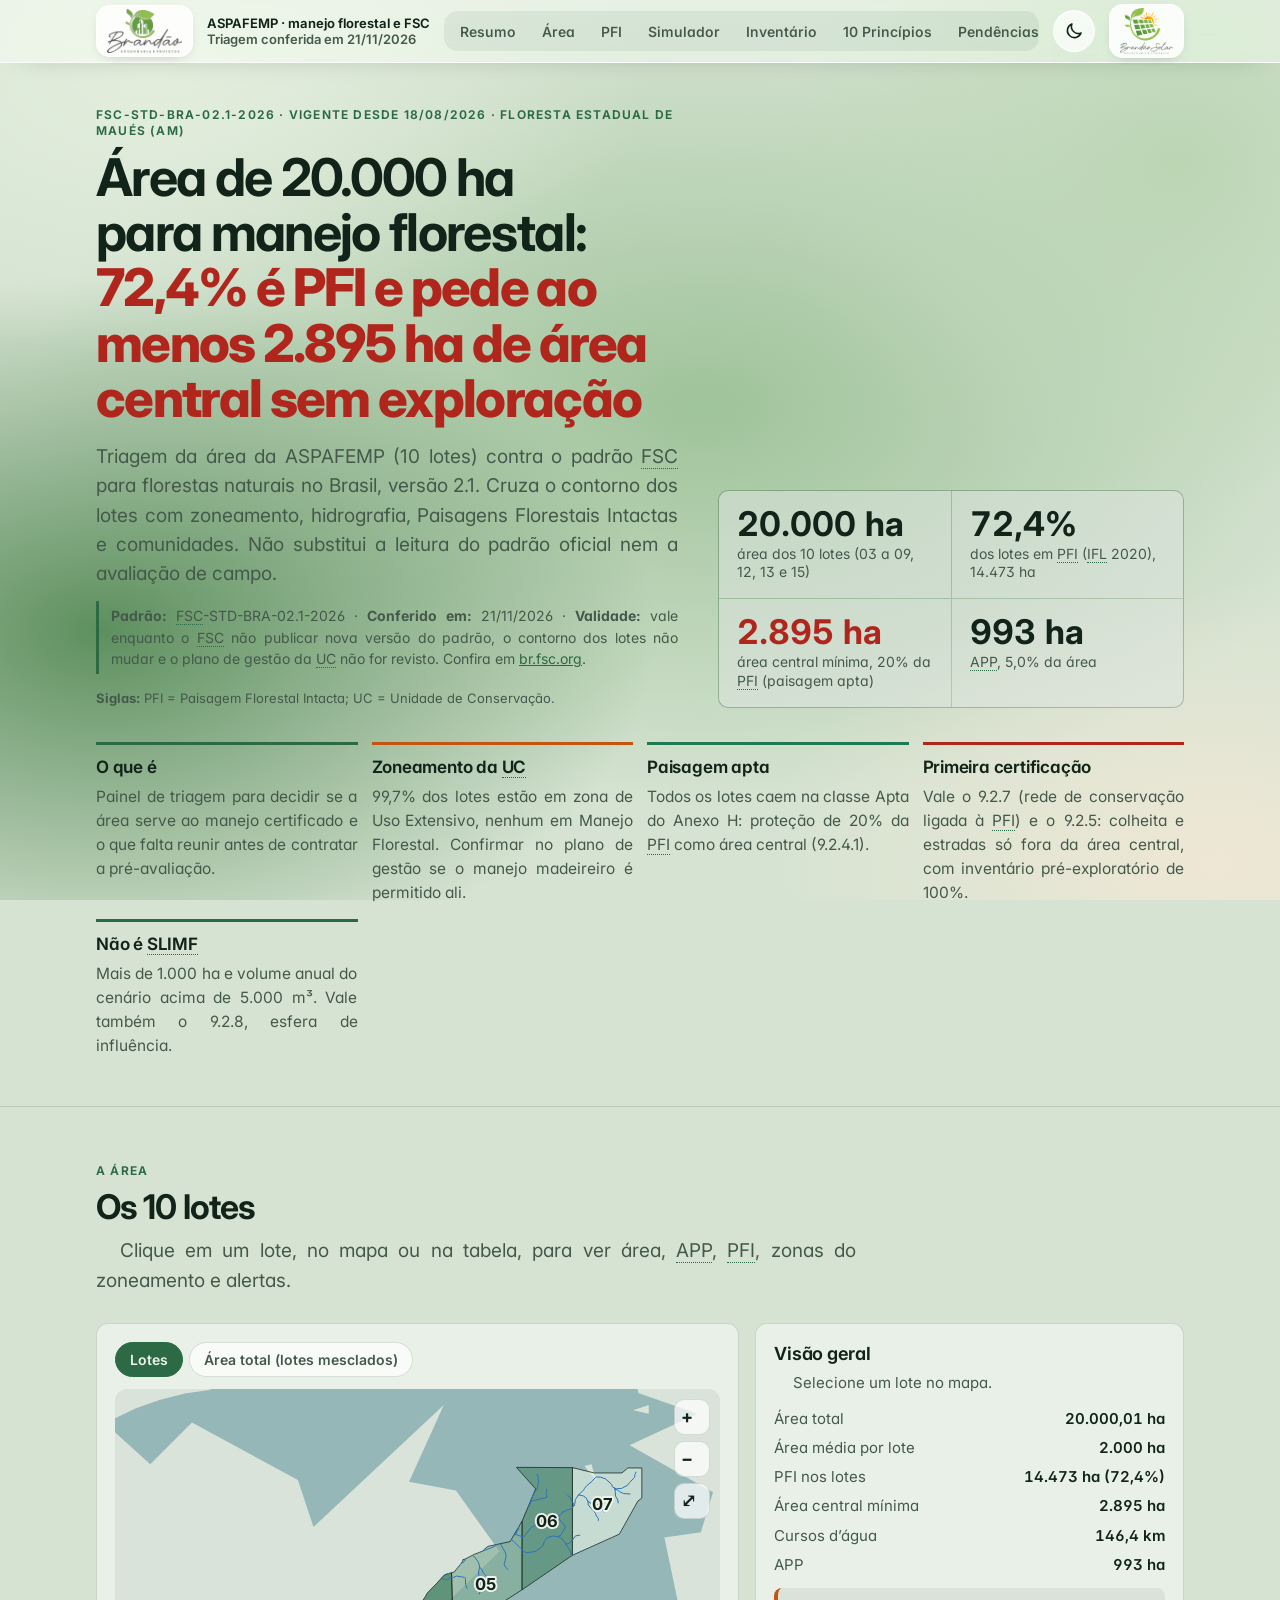
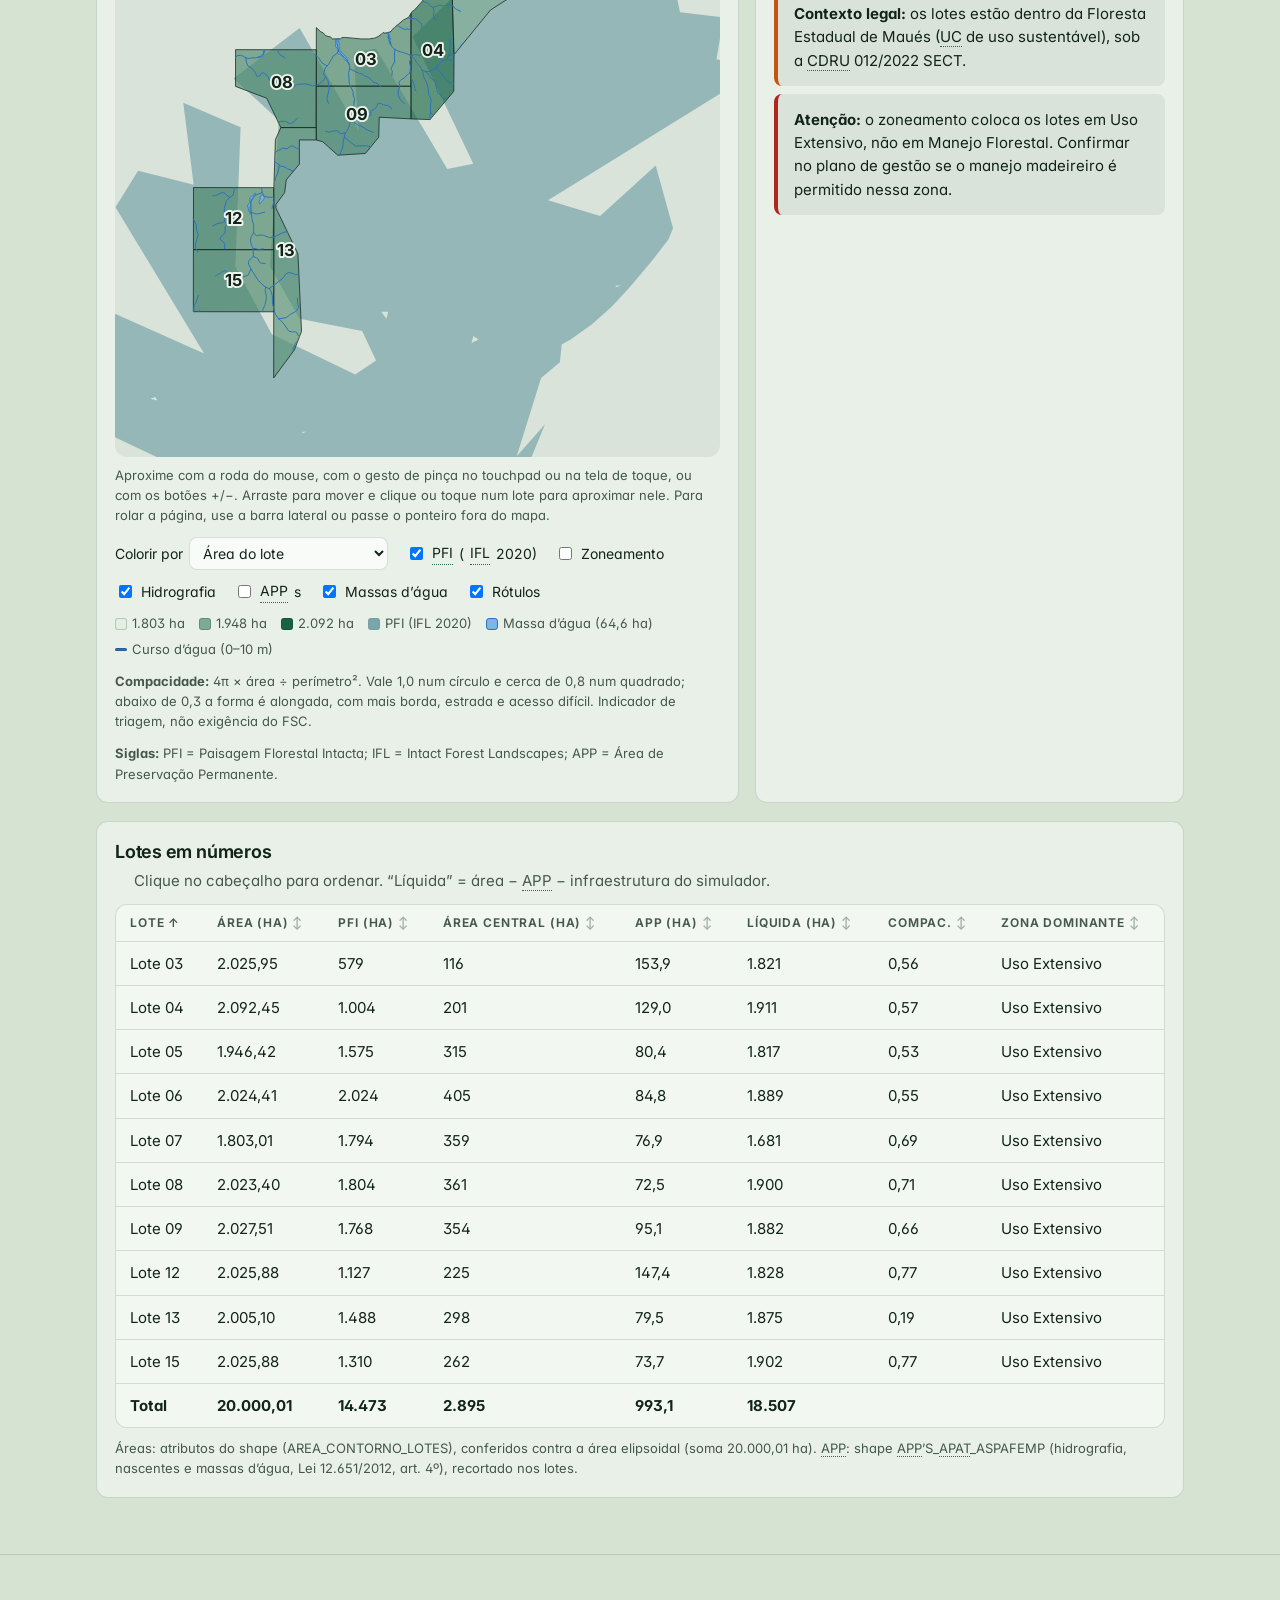
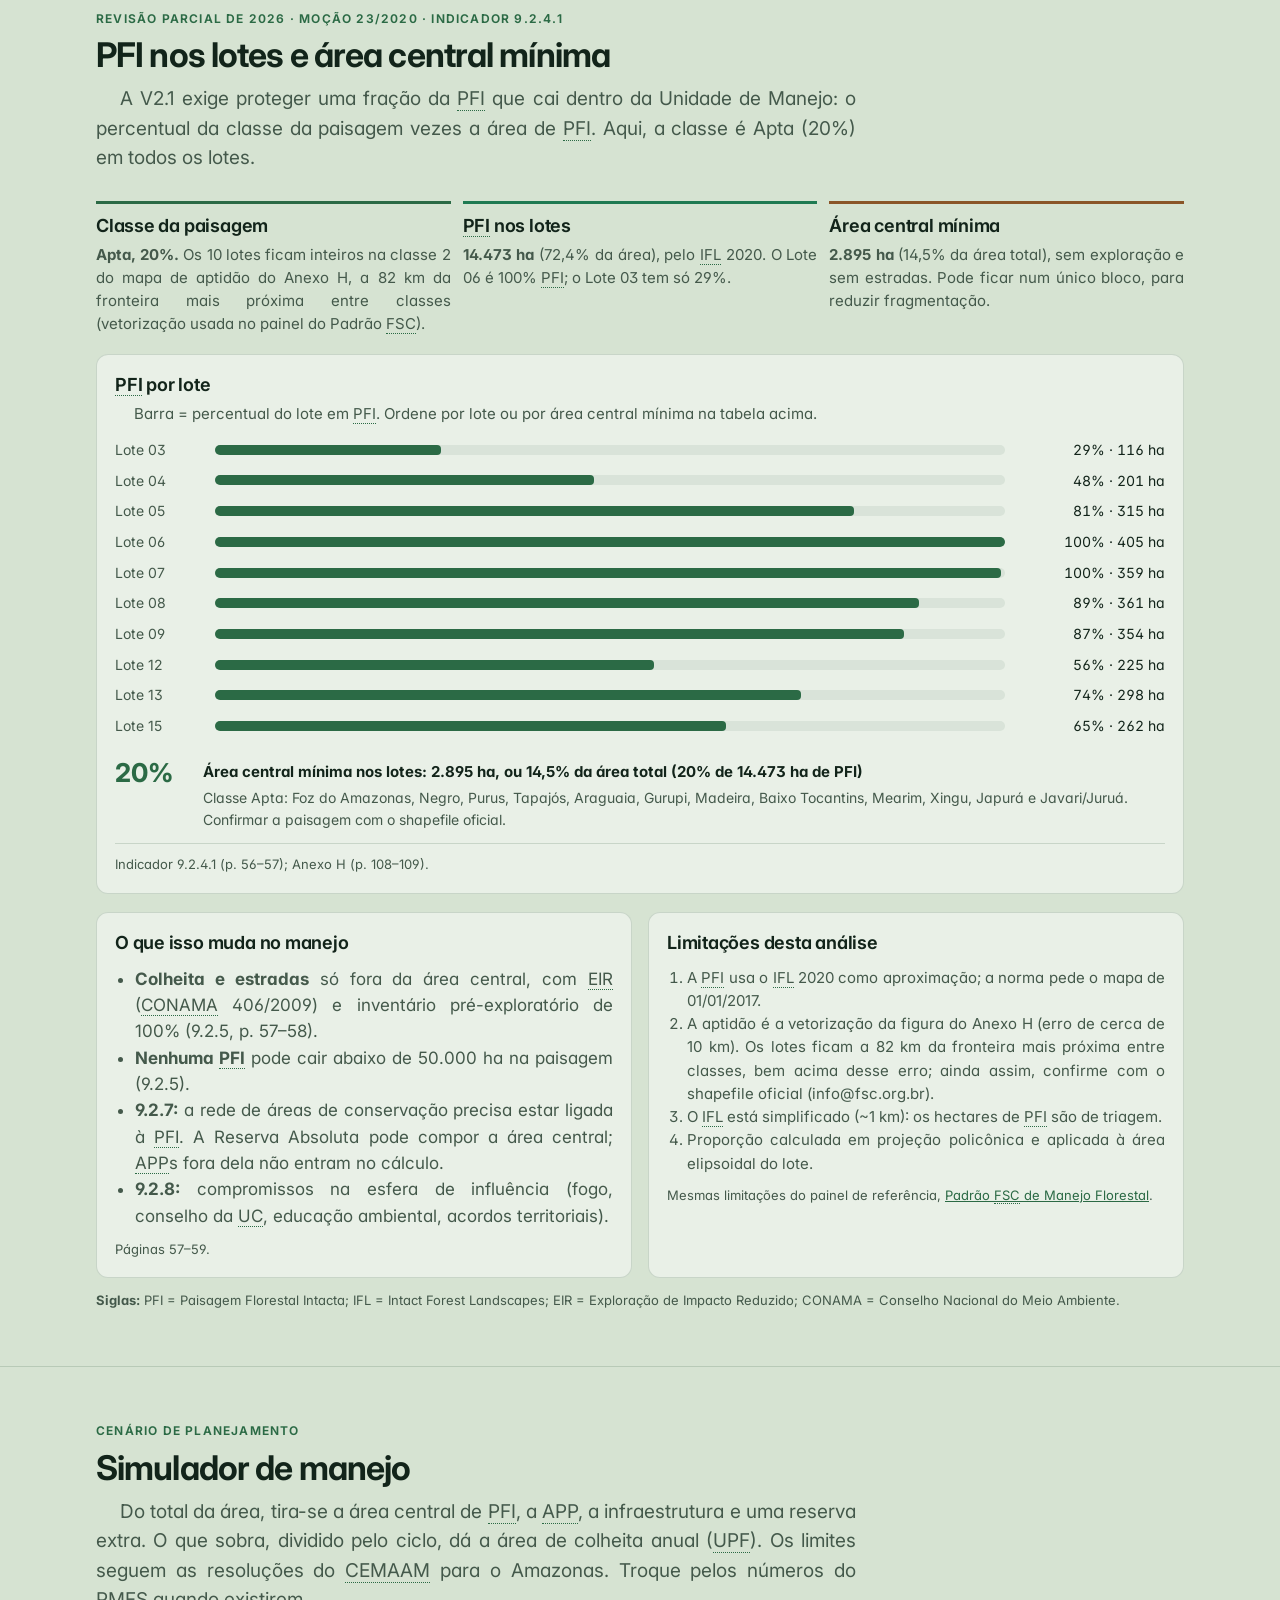
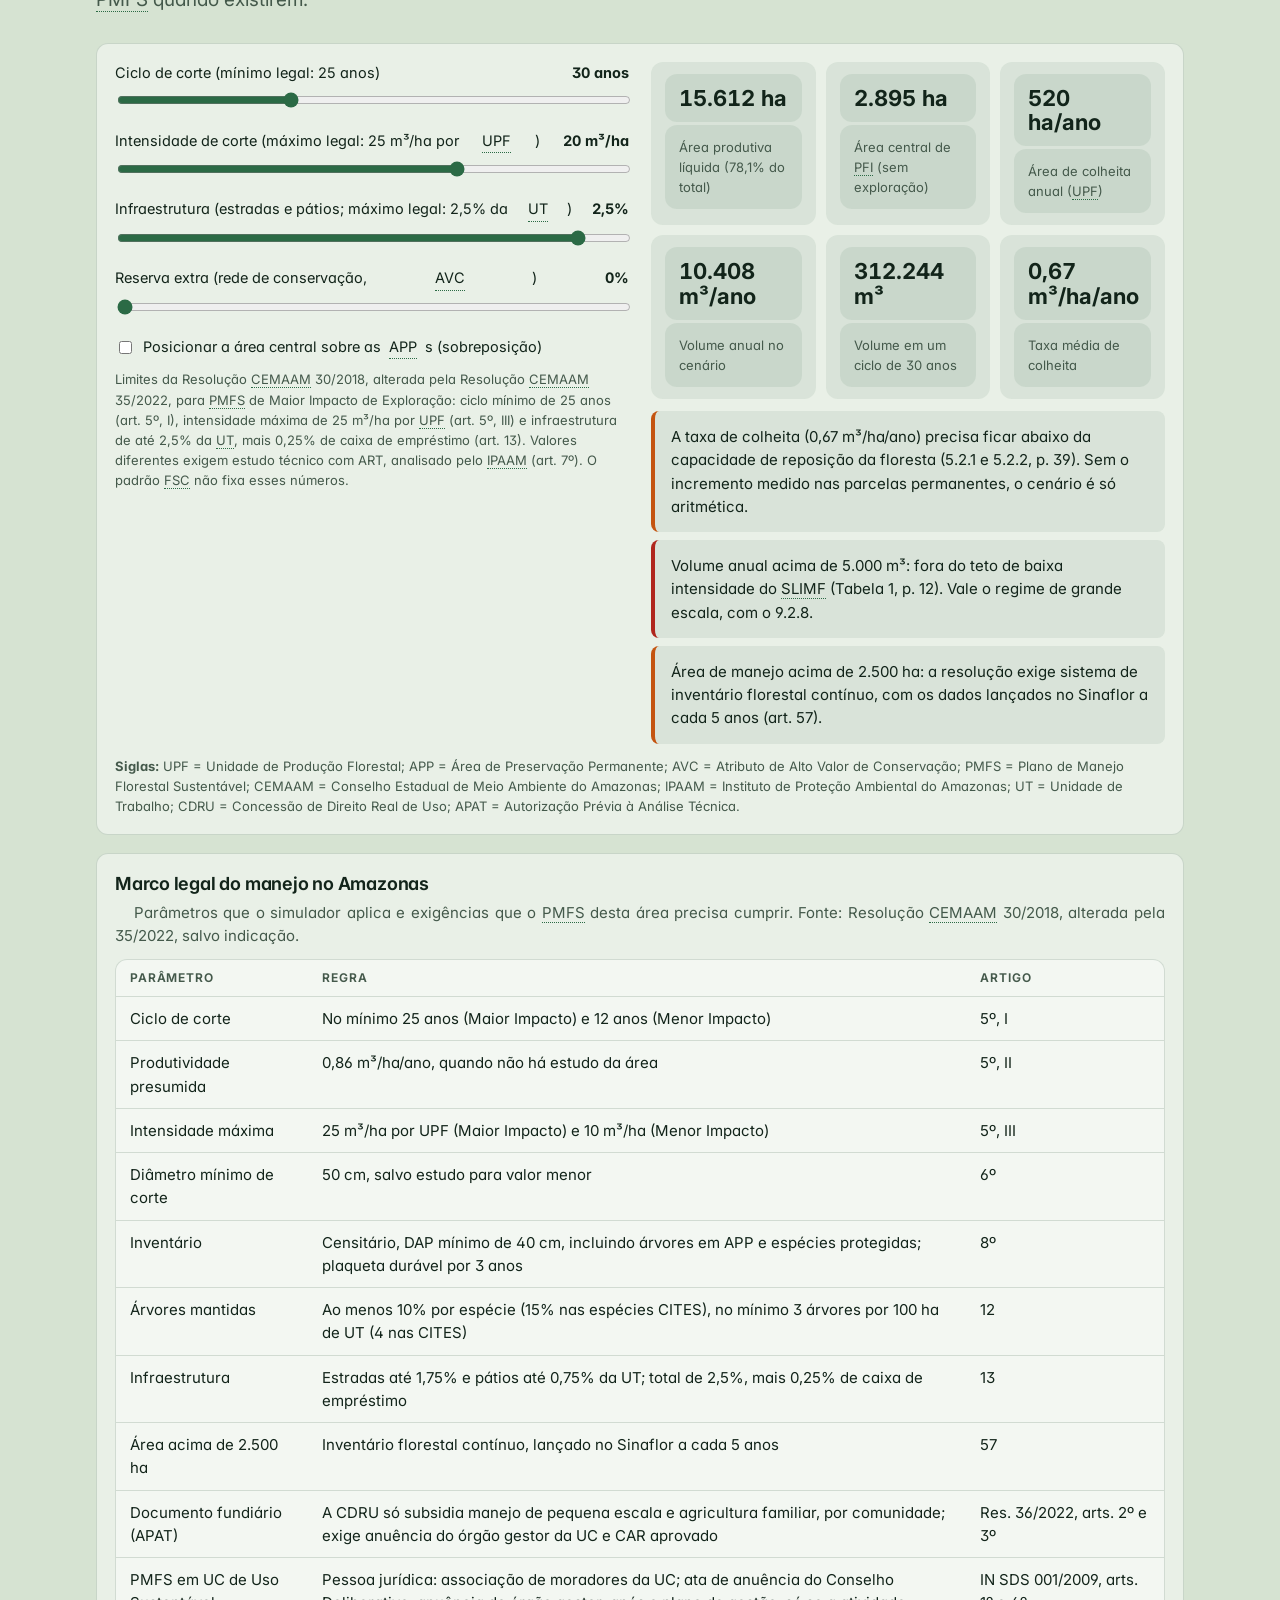
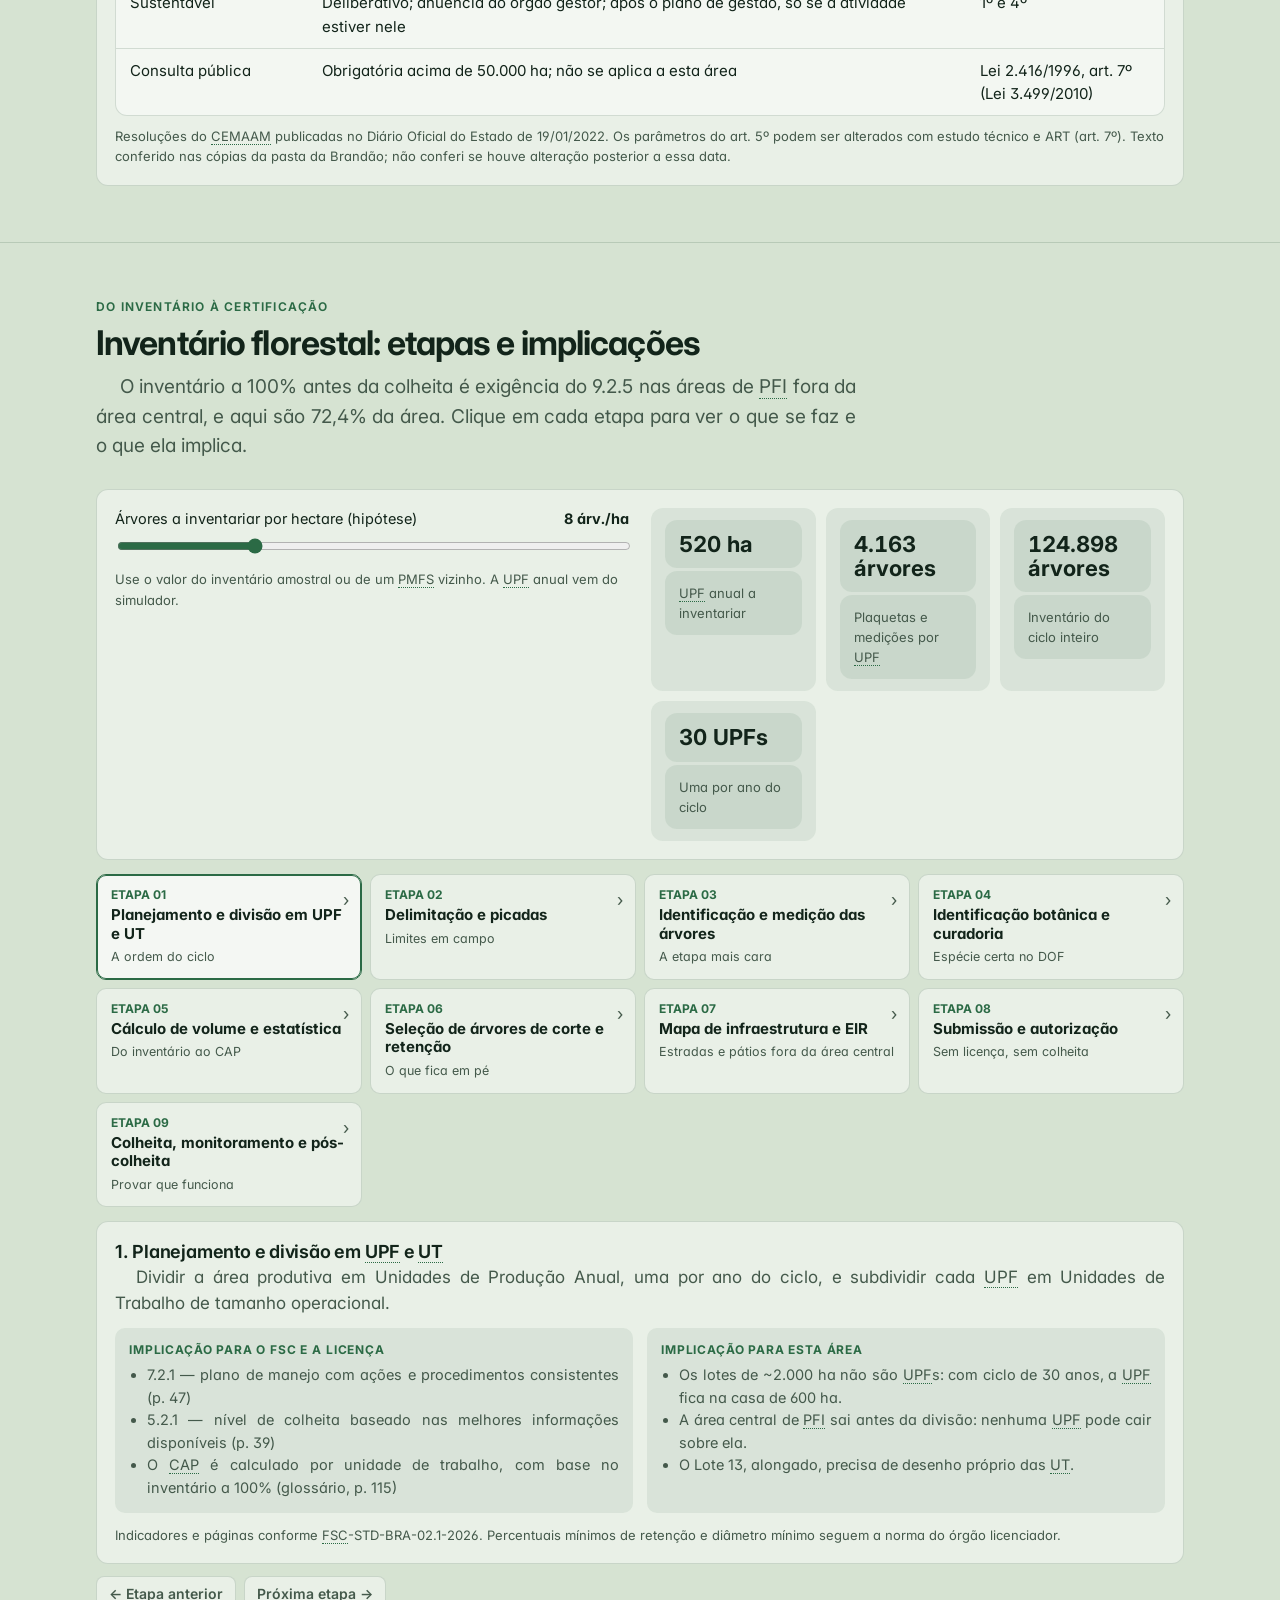
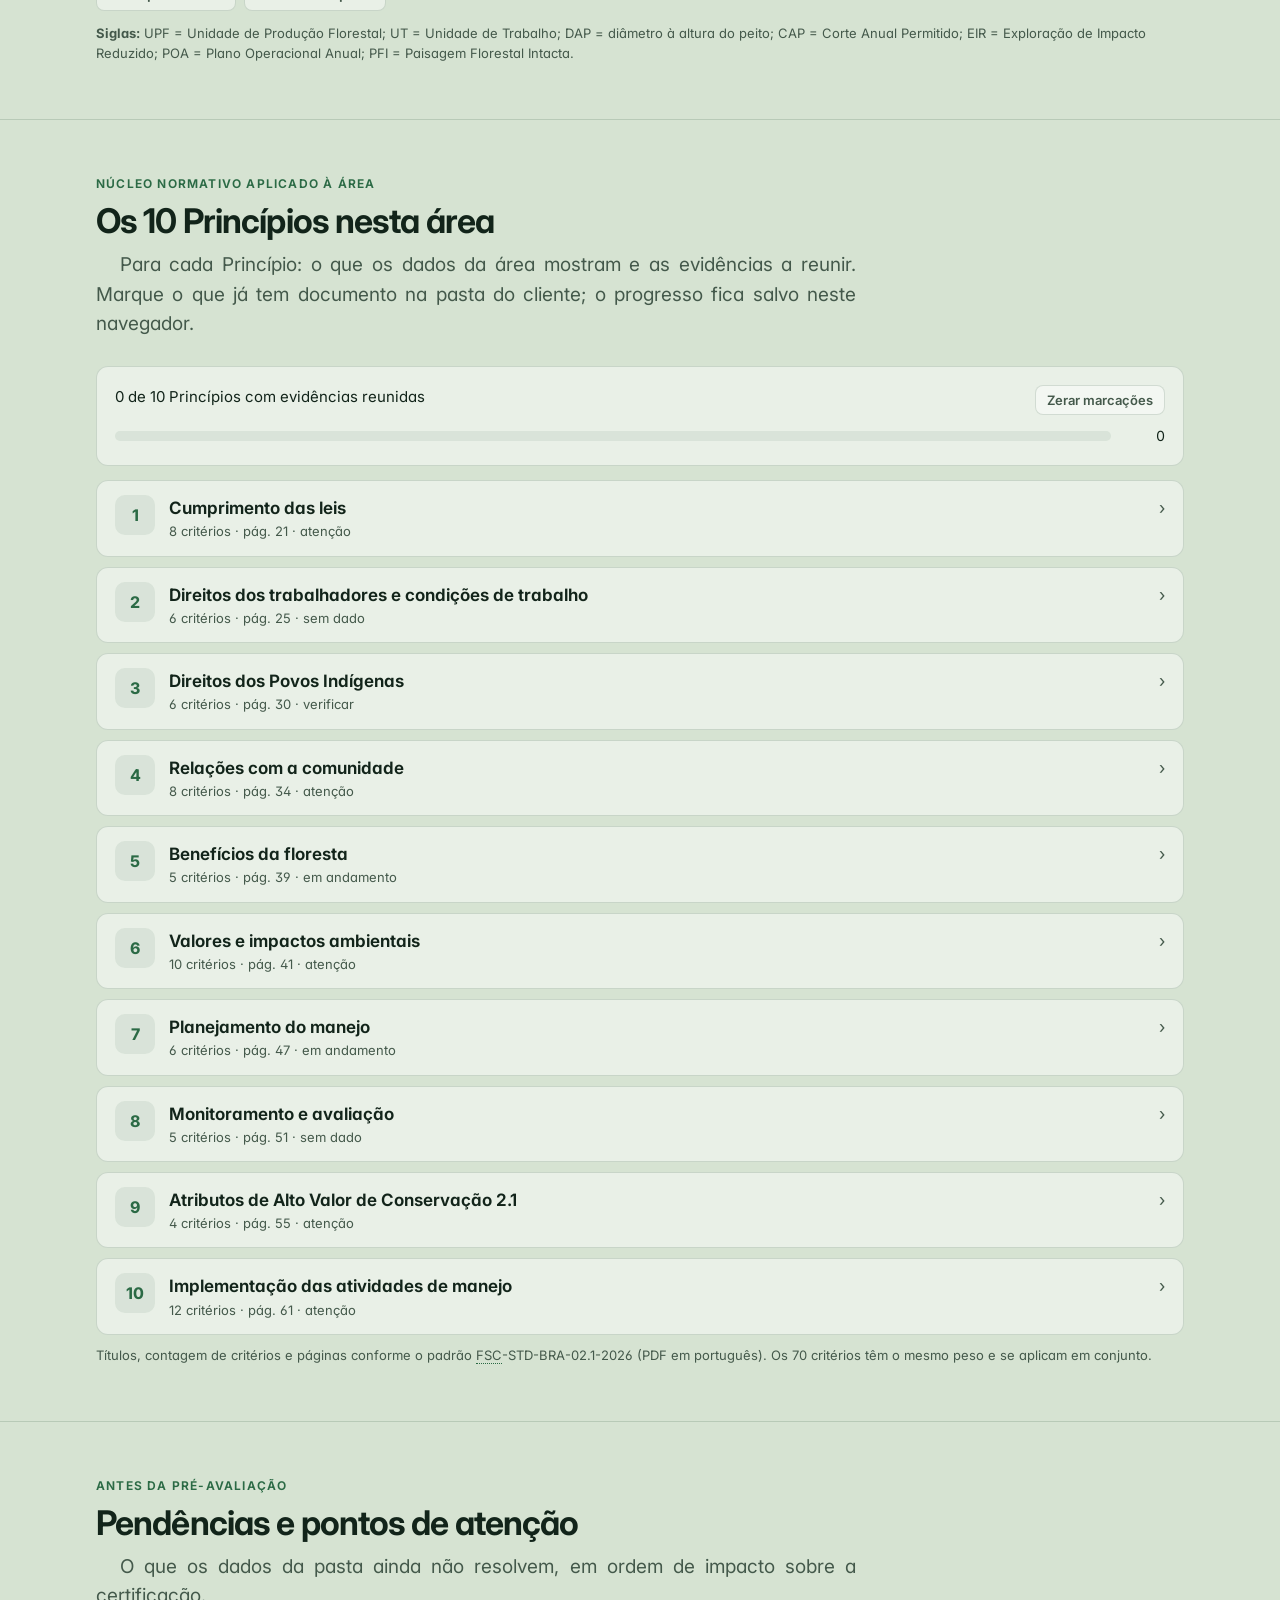
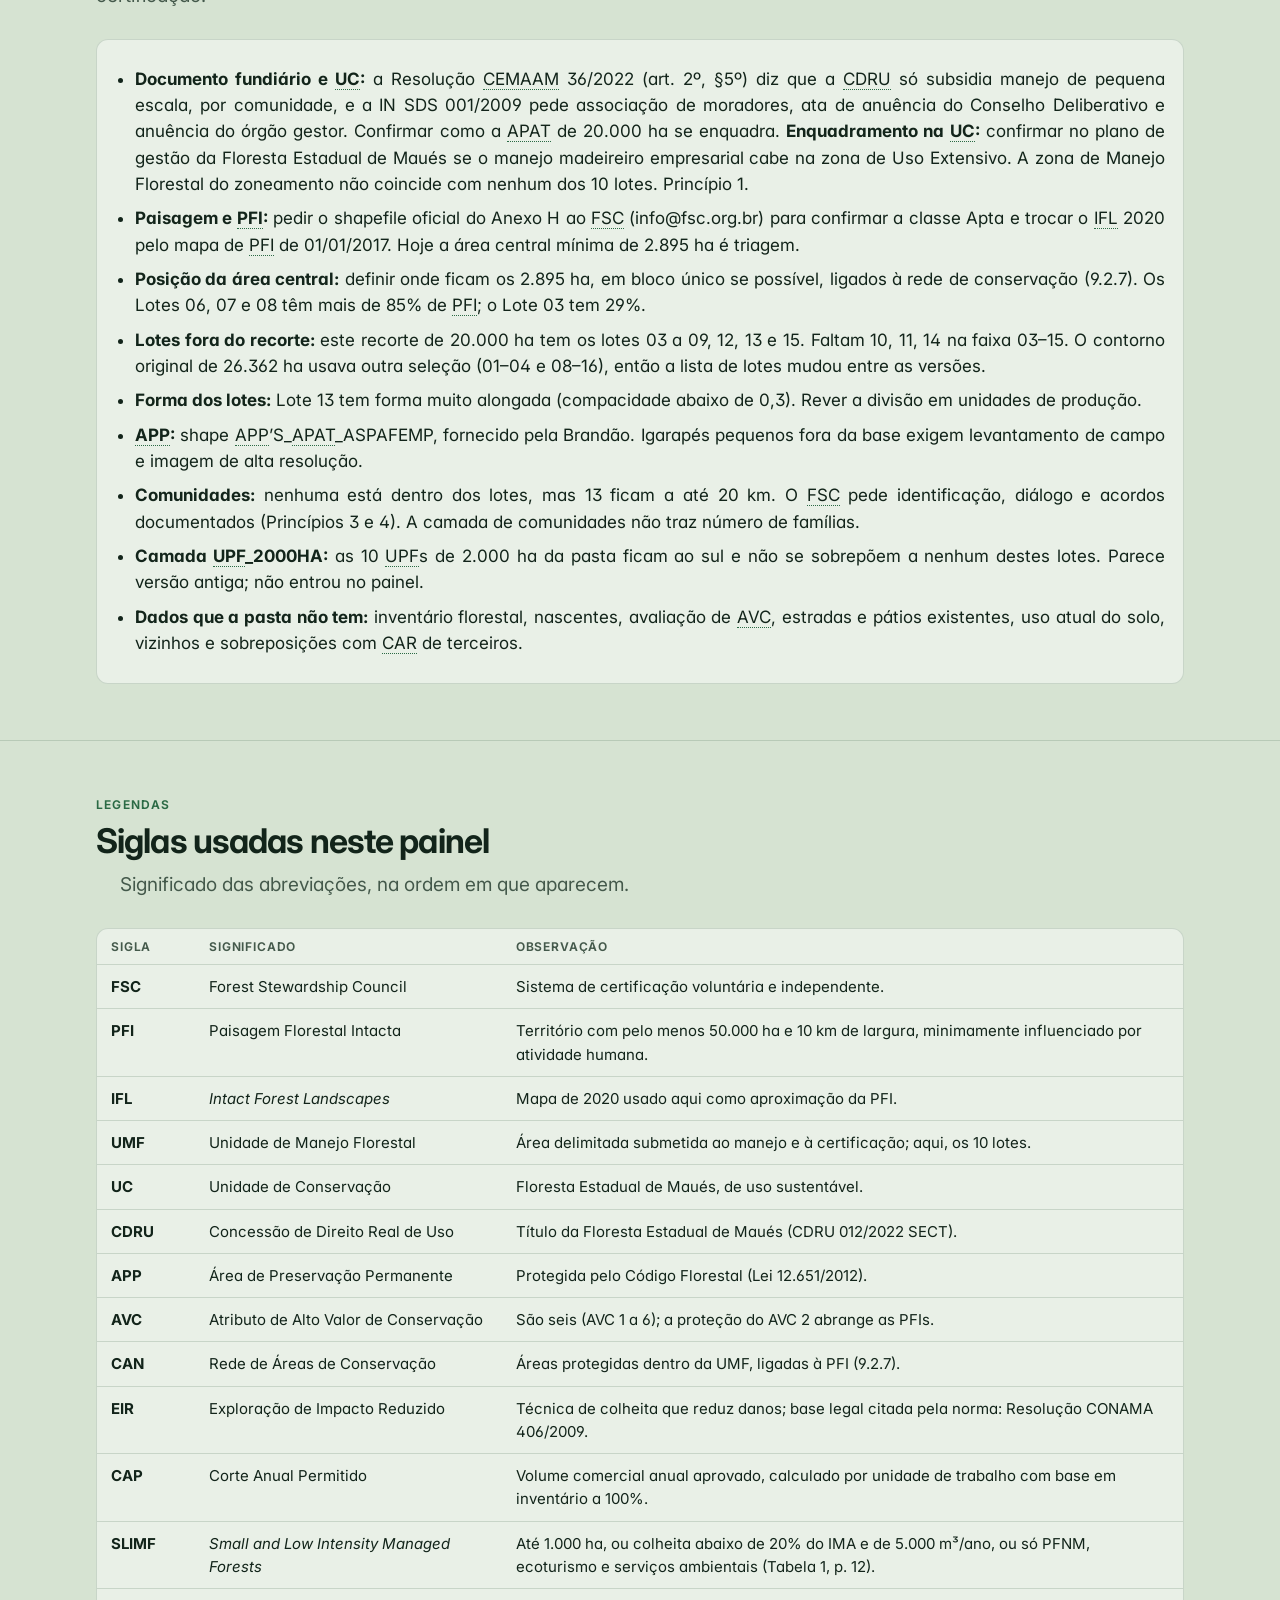
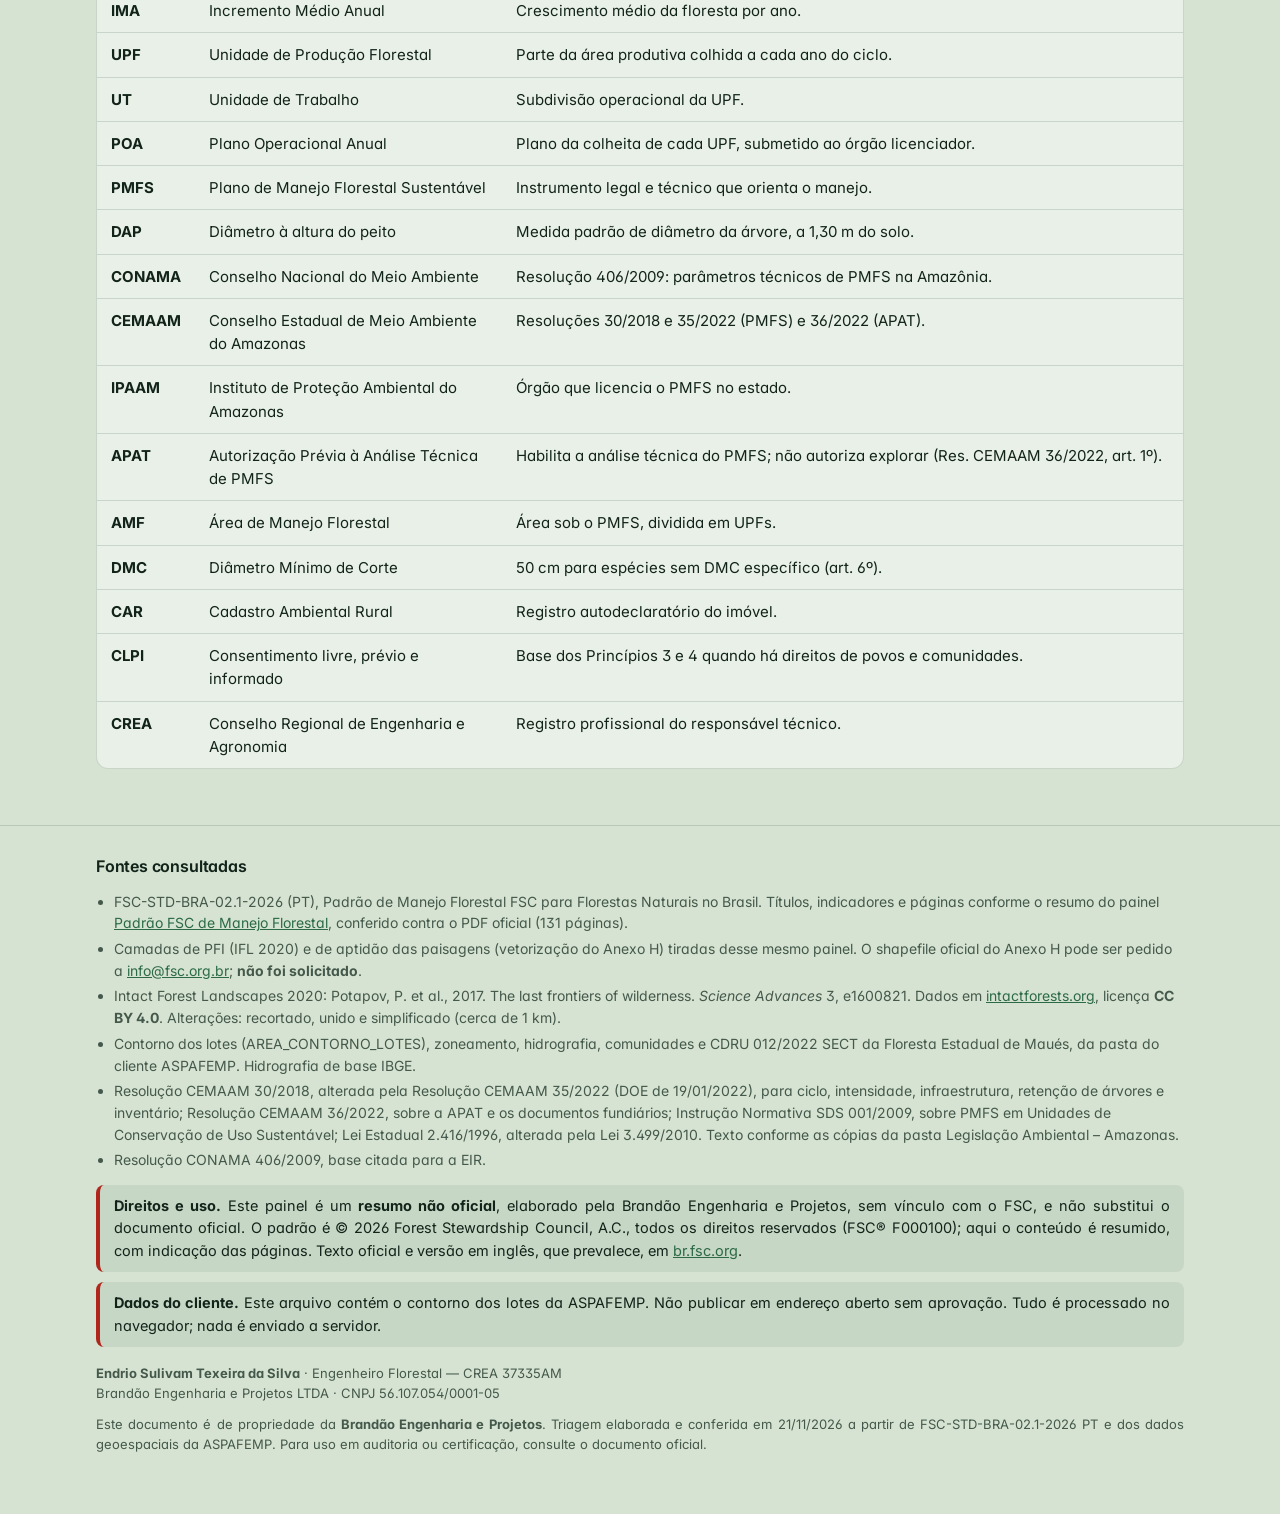
==== commit 7b280fe3: "Add water bodies layer from MASSAS_D'AGUA shapefile Co-Authored-By: Claude Sonnet 5.5 <noreply@anthr" ====
--- a/PAINEL_FSC_ASPAFEMP.html
+++ b/PAINEL_FSC_ASPAFEMP.html
@@ -1028,6 +1028,7 @@
 .lot:focus{outline:none;stroke:var(--accent);stroke-width:3px}
 .lot.sel{stroke:#d9480f;stroke-width:3px}
 .lotlbl{font:700 .0095px var(--font-body);fill:var(--ink);text-anchor:middle;pointer-events:none;paint-order:stroke;stroke:var(--solid);stroke-width:.0022;stroke-linejoin:round}
+.mass{fill:#7fb5e6;fill-opacity:.85;stroke:#2b73b8;stroke-width:.8px;pointer-events:none}
 .hyd{fill:none;stroke:#2b73b8;stroke-width:1px;stroke-linecap:round}
 .mapwrap{position:relative}
 #tip2{position:absolute;pointer-events:none;background:var(--ink);color:var(--solid);font-size:12.5px;padding:5px 9px;border-radius:7px;opacity:0;transition:opacity .1s;white-space:nowrap;z-index:3}
@@ -1145,6 +1146,7 @@
           <label><input type="checkbox" id="chkZon"> Zoneamento</label>
           <label><input type="checkbox" id="chkHid" checked> Hidrografia</label>
           <label><input type="checkbox" id="chkApp"> APPs</label>
+          <label><input type="checkbox" id="chkMas" checked> Massas d’água</label>
           <label><input type="checkbox" id="chkLbl" checked> Rótulos</label>
         </div>
         <div class="leg" id="legenda"></div>
@@ -1369,7 +1371,7 @@
 </footer>
 
 <script>
-const DATA = {"lotes":[{"nome":"Lote 03","lote":"03","area_ha":2025.95,"perim_m":21372.96,"ring":[[-57.7289,-3.88549],[-57.78341,-3.88544],[-57.78338,-3.85183],[-57.78332,-3.8519],[-57.78186,-3.8532],[-57.78085,-3.85417],[-57.77936,-3.85488],[-57.77801,-3.85645],[-57.7752,-3.85724],[-57.77402,-3.85831],[-57.76958,-3.85821],[-57.76953,-3.85816],[-57.76929,-3.85815],[-57.76876,-3.85763],[-57.76708,-3.85745],[-57.76213,-3.85788],[-57.7577,-3.8583],[-57.75312,-3.8583],[-57.75297,-3.85828],[-57.75287,-3.85828],[-57.75134,-3.85803],[-57.74969,-3.85785],[-57.7486,-3.8573],[-57.7478,-3.85693],[-57.74597,-3.85565],[-57.74502,-3.8547],[-57.74459,-3.8547],[-57.74423,-3.85479],[-57.74411,-3.85505],[-57.74068,-3.85424],[-57.74068,-3.85408],[-57.74036,-3.854],[-57.73969,-3.85291],[-57.73846,-3.85181],[-57.73328,-3.84747],[-57.73108,-3.84637],[-57.73035,-3.84595],[-57.72886,-3.84364],[-57.7289,-3.88549]],"area_elip_ha":2025.95,"centroide":[-57.75489,-3.87009],"bbox":[-57.78341367620856,-3.885487758036841,-57.72886276279963,-3.84363895459895],"vertices":38,"app_ha":153.89,"hidro_km":17.71,"zonas":{"Especial para adequação fundiária":0.0,"Preservação":0.01,"Manejo Florestal":0.0,"Uso Extensivo":2003.5,"Uso Intensivo":0.0,"Amortecimento":20.21},"pfi_ha":579.3,"classe":"2"},{"nome":"Lote 04","lote":"04","area_ha":2092.45,"perim_m":21547.76,"ring":[[-57.70552,-3.8203],[-57.70409,-3.86735],[-57.70425,-3.88839],[-57.71793,-3.90464],[-57.72891,-3.90424],[-57.72886,-3.84364],[-57.72815,-3.84253],[-57.72691,-3.84164],[-57.7254,-3.84003],[-57.72491,-3.83948],[-57.72241,-3.83673],[-57.72076,-3.83417],[-57.71942,-3.83185],[-57.71405,-3.82635],[-57.70978,-3.82166],[-57.70813,-3.82098],[-57.70593,-3.82043],[-57.70552,-3.8203]],"area_elip_ha":2092.45,"centroide":[-57.71646,-3.86525],"bbox":[-57.72891462476292,-3.904640956370489,-57.70409173892765,-3.820295564361045],"vertices":17,"app_ha":129.01,"hidro_km":21.17,"zonas":{"Especial para adequação fundiária":0.0,"Preservação":0.5,"Manejo Florestal":0.0,"Uso Extensivo":2089.4,"Uso Intensivo":0.0,"Amortecimento":1.12},"pfi_ha":1003.6,"classe":"2"},{"nome":"Lote 05","lote":"05","area_ha":1946.42,"perim_m":21570.51,"ring":[[-57.6649,-3.79064],[-57.66493,-3.83008],[-57.68312,-3.84172],[-57.70409,-3.86735],[-57.70552,-3.8203],[-57.70374,-3.8197],[-57.70294,-3.81854],[-57.7005,-3.81561],[-57.69922,-3.81384],[-57.69897,-3.81274],[-57.69757,-3.81238],[-57.69226,-3.80963],[-57.68964,-3.80865],[-57.68756,-3.8078],[-57.68665,-3.80701],[-57.68597,-3.80615],[-57.685,-3.80548],[-57.68445,-3.80511],[-57.67187,-3.80241],[-57.6649,-3.79064]],"area_elip_ha":1946.42,"centroide":[-57.68623,-3.82727],"bbox":[-57.70551685329011,-3.867352955904275,-57.66490261475759,-3.790643712033531],"vertices":19,"app_ha":80.41,"hidro_km":13.14,"zonas":{"Especial para adequação fundiária":0.0,"Preservação":0.0,"Manejo Florestal":0.0,"Uso Extensivo":1942.17,"Uso Intensivo":0.0,"Amortecimento":2.66},"pfi_ha":1575.1,"classe":"2"},{"nome":"Lote 06","lote":"06","area_ha":2024.41,"perim_m":21468.61,"ring":[[-57.63591,-3.75992],[-57.63595,-3.81026],[-57.66493,-3.83008],[-57.6649,-3.79064],[-57.65712,-3.77213],[-57.66819,-3.75976],[-57.63591,-3.75992]],"area_elip_ha":2024.41,"centroide":[-57.65056,-3.79112],"bbox":[-57.66818524735631,-3.830080227626183,-57.63591092965312,-3.759755121003507],"vertices":6,"app_ha":84.79,"hidro_km":14.02,"zonas":{"Especial para adequação fundiária":0.0,"Preservação":0.0,"Manejo Florestal":0.0,"Uso Extensivo":2011.57,"Uso Intensivo":0.0,"Amortecimento":11.48},"pfi_ha":2024.4,"classe":"2"},{"nome":"Lote 07","lote":"07","area_ha":1803.01,"perim_m":18084.73,"ring":[[-57.59599,-3.77739],[-57.59827,-3.77913],[-57.60896,-3.79814],[-57.63595,-3.81026],[-57.63591,-3.75992],[-57.62342,-3.76297],[-57.60743,-3.76299],[-57.60397,-3.76009],[-57.59598,-3.76013],[-57.59599,-3.77739]],"area_elip_ha":1803.01,"centroide":[-57.61866,-3.78135],"bbox":[-57.63594765347966,-3.810264582550914,-57.595978050370675,-3.759918907660707],"vertices":9,"app_ha":76.87,"hidro_km":12.51,"zonas":{"Especial para adequação fundiária":0.0,"Preservação":6.33,"Manejo Florestal":0.0,"Uso Extensivo":1792.22,"Uso Intensivo":0.01,"Amortecimento":3.12},"pfi_ha":1794.4,"classe":"2"},{"nome":"Lote 08","lote":"08","area_ha":2023.4,"perim_m":18910.86,"ring":[[-57.82988,-3.86447],[-57.78339,-3.86452],[-57.78344,-3.90926],[-57.80381,-3.90924],[-57.81195,-3.89237],[-57.8299,-3.88557],[-57.82988,-3.86447]],"area_elip_ha":2023.4,"centroide":[-57.80329,-3.88349],"bbox":[-57.82990317157176,-3.909263430170892,-57.78339442904005,-3.864474062885826],"vertices":6,"app_ha":72.53,"hidro_km":9.7,"zonas":{"Especial para adequação fundiária":0.0,"Preservação":0.0,"Manejo Florestal":0.0,"Uso Extensivo":2022.18,"Uso Intensivo":0.0,"Amortecimento":0.0},"pfi_ha":1803.9,"classe":"2"},{"nome":"Lote 09","lote":"09","area_ha":2027.51,"perim_m":19677.85,"ring":[[-57.78341,-3.88544],[-57.7289,-3.88549],[-57.72891,-3.90424],[-57.74717,-3.90326],[-57.74746,-3.91476],[-57.75515,-3.92411],[-57.77104,-3.9251],[-57.77973,-3.91733],[-57.78344,-3.91636],[-57.78341,-3.88544]],"area_elip_ha":2027.51,"centroide":[-57.75971,-3.90193],"bbox":[-57.783442312072,-3.925104196070139,-57.72889848793906,-3.885438788755641],"vertices":9,"app_ha":95.07,"hidro_km":15.5,"zonas":{"Especial para adequação fundiária":0.0,"Preservação":0.3,"Manejo Florestal":0.0,"Uso Extensivo":2025.9,"Uso Intensivo":0.0,"Amortecimento":0.0},"pfi_ha":1767.8,"classe":"2"},{"nome":"Lote 12","lote":"12","area_ha":2025.88,"perim_m":18162.4,"ring":[[-57.85411,-3.94369],[-57.80783,-3.94373],[-57.80787,-3.97938],[-57.85414,-3.97933],[-57.85411,-3.94369]],"area_elip_ha":2025.88,"centroide":[-57.83099,-3.96153],"bbox":[-57.85414354915987,-3.97938104526044,-57.8078322817009,-3.943685620110948],"vertices":4,"app_ha":147.36,"hidro_km":17.47,"zonas":{"Especial para adequação fundiária":0.0,"Preservação":0.0,"Manejo Florestal":0.0,"Uso Extensivo":2024.68,"Uso Intensivo":0.0,"Amortecimento":0.0},"pfi_ha":1126.8,"classe":"2"},{"nome":"Lote 13","lote":"13","area_ha":2005.1,"perim_m":36565.28,"ring":[[-57.80784,-3.9547],[-57.80783,-3.94373],[-57.80693,-3.91614],[-57.80381,-3.90924],[-57.78344,-3.90926],[-57.78344,-3.91636],[-57.79314,-3.91632],[-57.79312,-3.93021],[-57.8007,-3.93928],[-57.8016,-3.94656],[-57.8066,-3.95338],[-57.8066,-3.95549],[-57.79397,-3.98171],[-57.7919,-4.02623],[-57.79598,-4.03688],[-57.80794,-4.05304],[-57.80784,-3.9547]],"area_elip_ha":2005.1,"centroide":[-57.8007,-3.97992],"bbox":[-57.80793929944059,-4.053035532089408,-57.78343572284721,-3.909244106015519],"vertices":16,"app_ha":79.48,"hidro_km":13.21,"zonas":{"Especial para adequação fundiária":0.0,"Preservação":16.46,"Manejo Florestal":0.75,"Uso Extensivo":1986.66,"Uso Intensivo":0.0,"Amortecimento":0.0},"pfi_ha":1487.8,"classe":"2"},{"nome":"Lote 15","lote":"15","area_ha":2025.88,"perim_m":18162.4,"ring":[[-57.85414,-3.97933],[-57.80787,-3.97938],[-57.8079,-4.01503],[-57.85418,-4.01498],[-57.85414,-3.97933]],"area_elip_ha":2025.88,"centroide":[-57.83102,-3.99718],"bbox":[-57.85418044048149,-4.015030078534123,-57.8078668611613,-3.97933426416209],"vertices":4,"app_ha":73.7,"hidro_km":11.99,"zonas":{"Especial para adequação fundiária":0.0,"Preservação":0.0,"Manejo Florestal":0.0,"Uso Extensivo":2024.68,"Uso Intensivo":0.0,"Amortecimento":0.0},"pfi_ha":1310.3,"classe":"2"}],"zoneamento":[{"zona":"Especial para adequação fundiária","geom":{"type":"MultiPolygon","coordinates":[[[[-57.92068402291741,-4.071907102955497],[-57.924263498325566,-4.0693929326556315],[-57.92426348974883,-4.0631714339044525],[-57.92349645282413,-4.059378876812543],[-57.92537141178812,-4.054734057538589],[-57.90155083213793,-4.054819302603489],[-57.90167869396766,-4.0719071189296],[-57.92068402291741,-4.071907102955497]]],[[[-57.553180793190705,-3.927056263143223],[-57.556641356585786,-3.9254139508680534],[-57.5528875152681,-3.91761298475614],[-57.5490163760642,-3.9194312583131627],[-57.553180793190705,-3.927056263143223]]],[[[-57.55523366236556,-3.9182581765783606],[-57.55711057899674,-3.918082213371188],[-57.55675864685631,-3.908052396336279],[-57.55564422667374,-3.9074072045438566],[-57.554588461475575,-3.90805239791518],[-57.55523366236556,-3.9182581765783606]]],[[[-57.5513625094013,-3.9062927834265513],[-57.55235962071599,-3.905471628234767],[-57.55312211591879,-3.9033600871107175],[-57.55312211801878,-3.9054716276776564],[-57.55593749335571,-3.9055302795754048],[-57.555409600462426,-3.89591103947444],[-57.55142115175377,-3.8949139261075927],[-57.5513625094013,-3.9062927834265513]]],[[[-57.562154781507054,-3.9060581597309554],[-57.56455958020137,-3.9054129653654917],[-57.56444226269562,-3.8950312243395118],[-57.55998458501463,-3.8947379587763007],[-57.55951536610989,-3.9057062379272804],[-57.562154781507054,-3.9060581597309554]]],[[[-57.52790101547933,-3.876144695774443],[-57.529953888691885,-3.8714523824615283],[-57.52033468527443,-3.8679918102947632],[-57.51852487554247,-3.8723356320532063],[-57.52790101547933,-3.876144695774443]]],[[[-57.545614403758876,-3.8599562061741004],[-57.54854708295282,-3.856202354394658],[-57.53828268977609,-3.8530937056609758],[-57.535817511837294,-3.856690570676102],[-57.545614403758876,-3.8599562061741004]]],[[[-57.87328885036723,-3.8794814033811384],[-57.874271248982105,-3.8778055375427933],[-57.876178258520255,-3.8764186132126905],[-57.876224488668406,-3.8756326895324946],[-57.8744677258208,-3.870547307226698],[-57.8739129574252,-3.867033769373114],[-57.874375261639116,-3.8653694612009177],[-57.87317326657658,-3.8644910781069974],[-57.873127035650235,-3.8635202317219193],[-57.87449083720061,-3.8618096920718297],[-57.87351999245713,-3.8560770784521528],[-57.874352141560564,-3.854459000651649],[-57.87393606423112,-3.8479866936087737],[-57.87499936594471,-3.8466460006800527],[-57.83878927607401,-3.84590634035645],[-57.838095833402676,-3.8786146066107294],[-57.87328885036723,-3.8794814033811384]]],[[[-57.53834133333877,-3.843181196456486],[-57.544206701893174,-3.84558600204663],[-57.54625957609375,-3.841597535116597],[-57.54561438409992,-3.840483111409524],[-57.54414804283367,-3.840307150733395],[-57.54426535097702,-3.841010997186801],[-57.541215359159494,-3.8397206144672453],[-57.53902736148765,-3.8405843031980695],[-57.53834133333877,-3.843181196456486]]],[[[-57.86791158645799,-3.841855710481565],[-57.8699392295945,-3.8413987725046064],[-57.8715956146269,-3.842055616381424],[-57.87627918493217,-3.841998495243042],[-57.877564310253135,-3.8401421930590107],[-57.882047971240695,-3.8376576016811237],[-57.88438975465906,-3.833316710114128],[-57.88576055540799,-3.8324028371647714],[-57.885532089110725,-3.831717433786931],[-57.88284760304248,-3.8299468097119105],[-57.88110554355876,-3.829804019094913],[-57.86791158645799,-3.841855710481565]]],[[[-57.80997293514098,-3.8178727523962355],[-57.8145869450437,-3.8217104139627214],[-57.81608575963615,-3.8204421789546497],[-57.81839162770323,-3.820326883599343],[-57.81810339305549,-3.8150233616770373],[-57.808324015350586,-3.8147407274757366],[-57.80985991458839,-3.816233955370276],[-57.80997293514098,-3.8178727523962355]]],[[[-57.575761485640015,-3.820859927122504],[-57.579329848810566,-3.8159440455335547],[-57.575686625740126,-3.815420020570645],[-57.57336594336218,-3.8134736332630457],[-57.57114507496021,-3.8100799319035943],[-57.57044637431554,-3.8120013671548167],[-57.56797596984637,-3.8148460917043683],[-57.575761485640015,-3.820859927122504]]],[[[-57.56239103984785,-3.805499864601344],[-57.569804800101934,-3.7968827768014317],[-57.565224571877344,-3.795951204345669],[-57.558121335524675,-3.8038307938681815],[-57.56239103984785,-3.805499864601344]]],[[[-57.841335012971406,-3.7954810196767768],[-57.83839364584036,-3.79604399784142],[-57.837933858914575,-3.810699822509498],[-57.84133501419731,-3.807298649054407],[-57.841335012971406,-3.7954810196767768]]],[[[-57.55144507138976,-3.795601874044288],[-57.559402248226796,-3.795485420442418],[-57.55816015258526,-3.7889643871510934],[-57.55047468491868,-3.7891972869463726],[-57.55070757705325,-3.7942821416297745],[-57.55144507138976,-3.795601874044288]]],[[[-57.929576144160194,-3.7853948818723717],[-57.92825521046185,-3.7839229791415474],[-57.926066236089966,-3.78343234607187],[-57.920782504454884,-3.786829051177935],[-57.919843991467324,-3.788879433773572],[-57.92002805630842,-3.7905797139740587],[-57.92316750054594,-3.7907899401953418],[-57.92317905537379,-3.7919241001178454],[-57.921772764415344,-3.792869817166809],[-57.92117878555359,-3.791659913370068],[-57.91942547003102,-3.7916599148598693],[-57.91886101539608,-3.7922401268925365],[-57.91702728244183,-3.79852880037738],[-57.91449863932065,-3.8002648939525514],[-57.91179117826595,-3.8046096960825673],[-57.909241546801404,-3.8065103419139166],[-57.915175236291105,-3.8130698749287877],[-57.92016134928927,-3.808853334823241],[-57.92448112093112,-3.8154745543318023],[-57.928255215458066,-3.8178522416745504],[-57.93293509323466,-3.818229648380049],[-57.93429376700547,-3.8199657385819443],[-57.935237290585846,-3.820192184226452],[-57.94674827739064,-3.812643951469658],[-57.9492391779798,-3.806378924148058],[-57.95227732374645,-3.801774505588221],[-57.952579250725975,-3.8001138970235147],[-57.95193765397064,-3.7972078310131976],[-57.95273021330048,-3.793546942229909],[-57.951305236208945,-3.793181563496918],[-57.94657843965834,-3.795018851291368],[-57.94503106157264,-3.7946037007562086],[-57.94352142323645,-3.792527940071542],[-57.943408200198895,-3.790452179096107],[-57.94016247833335,-3.787772562629699],[-57.93963410531314,-3.78550809660984],[-57.93733595724344,-3.783337804972473],[-57.93644499447569,-3.7805640127025844],[-57.93459568814369,-3.779356298863511],[-57.933199273755264,-3.779356300036309],[-57.931614154183514,-3.7809791695223525],[-57.93038550487044,-3.783175830659961],[-57.93017999952079,-3.7852439161505838],[-57.929576144160194,-3.7853948818723717]]],[[[-57.565111006711646,-3.774916996116369],[-57.56630910494347,-3.771274759884629],[-57.55658055139018,-3.7582873238145855],[-57.55519075752887,-3.761498242864684],[-57.565111006711646,-3.774916996116369]]]]}},{"zona":"Preservação","geom":{"type":"MultiPolygon","coordinates":[[[[-57.84411230401814,-4.095914369886521],[-57.84483765945774,-4.094372978618453],[-57.83955179329082,-4.089620856289497],[-57.84411230401814,-4.095914369886521]]],[[[-57.56829127081792,-3.9423687777403345],[-57.567372050837896,-3.9421510671858377],[-57.56516523741253,-3.9421510690053463],[-57.56764648413655,-3.9422286065921575],[-57.56829127081792,-3.9423687777403345]]],[[[-57.56003599478154,-3.9405958152449836],[-57.560024618133184,-3.94058892028892],[-57.56003852721864,-3.9406017774665214],[-57.56003599478154,-3.9405958152449836]]],[[[-57.55646205765709,-3.9313689618412897],[-57.555714340187144,-3.9307985032828907],[-57.55352259941442,-3.9275056645132684],[-57.555726489003824,-3.930878581487188],[-57.55646205765709,-3.9313689618412897]]],[[[-57.553307212872596,-3.9271603599583824],[-57.55331808689587,-3.927154603087296],[-57.553230404099985,-3.9270327188252185],[-57.553307212872596,-3.9271603599583824]]],[[[-57.546732761720236,-3.9091199586277376],[-57.54662009233696,-3.9085816472797283],[-57.546939485734526,-3.9083687172175994],[-57.546606478633365,-3.908568522681576],[-57.546732761720236,-3.9091199586277376]]],[[[-57.556855336335175,-3.9108079780424223],[-57.55677343971399,-3.908078169035799],[-57.556759238263126,-3.9080692510117645],[-57.556855336335175,-3.9108079780424223]]],[[[-57.55523056972791,-3.907659996281991],[-57.55564422667378,-3.90740720454395],[-57.55588742706106,-3.9075480050211486],[-57.5556394952312,-3.907399769403561],[-57.55523056972791,-3.907659996281991]]],[[[-57.55593749335566,-3.9055302795753777],[-57.55312183617934,-3.905471627640276],[-57.553121835092284,-3.905479832813321],[-57.55593749335566,-3.9055302795753777]]],[[[-57.74744935081159,-3.903900175237319],[-57.72944552631345,-3.9053474482504975],[-57.72457132507647,-3.906028193433181],[-57.7221179017087,-3.9079413854435794],[-57.720467479738865,-3.907455717797257],[-57.71355433850542,-3.916159363564135],[-57.71379548982149,-3.9193976652715854],[-57.715332091305235,-3.922750100257844],[-57.715011737831084,-3.9278758382692622],[-57.712769240474685,-3.931399783989093],[-57.703478889383796,-3.941010547831893],[-57.68379049453452,-3.955211067362094],[-57.71818974953188,-3.9842653492714994],[-57.7418637724006,-3.994249385832231],[-57.74191927095313,-3.9951373602488007],[-57.7464489969922,-3.9982424235509613],[-57.73967412057691,-4.012097447748359],[-57.69908582166671,-4.030896355321601],[-57.66728657312681,-4.050366646296571],[-57.64475389325796,-4.054491155724747],[-57.650214391323125,-4.053492992233086],[-57.653414392324855,-4.058093002780105],[-57.7687142174979,-4.04559288588972],[-57.80605555932483,-4.05045916936593],[-57.796314699432585,-4.037304993798507],[-57.79222533562223,-4.026623816014347],[-57.79222531909081,-4.013989505085087],[-57.794300483609874,-3.9820680229501315],[-57.80662955407663,-3.9552124604333776],[-57.806629553333316,-3.9538086473974805],[-57.80510367566294,-3.9523438001316595],[-57.80192984883495,-3.946972691731725],[-57.801014318774634,-3.939709485858594],[-57.79661979118865,-3.93598633283479],[-57.79344596419495,-3.930615224503071],[-57.792347329376334,-3.924450655099554],[-57.793445957323065,-3.918164013343634],[-57.7928192037695,-3.9169105025634865],[-57.7805405872109,-3.9180333332080353],[-57.776525341622204,-3.922818543084844],[-57.771115615354155,-3.925941869103281],[-57.764963897832345,-3.927026591698078],[-57.76152461604694,-3.926770021515226],[-57.75560421212154,-3.9246337888120078],[-57.75316280783892,-3.922802730237257],[-57.749012419489766,-3.9180419763076504],[-57.746937223056314,-3.912121549236801],[-57.746693080771045,-3.909008746734766],[-57.74744935081159,-3.903900175237319]]],[[[-57.55265288642901,-3.903536049318455],[-57.552359620716004,-3.905471628234839],[-57.55162766946257,-3.9060744150682],[-57.55237040799784,-3.905479134696852],[-57.55265288642901,-3.903536049318455]]],[[[-57.552373442765784,-3.905478164621547],[-57.55287344013712,-3.903478158397014],[-57.55237040799784,-3.905479134696852],[-57.552373442765784,-3.905478164621547]]],[[[-57.5438064771416,-3.903548510064729],[-57.54436992071994,-3.90346801736268],[-57.542233259935315,-3.9030006225279634],[-57.5438064771416,-3.903548510064729]]],[[[-57.53711139679853,-3.8993490676996374],[-57.536217839895585,-3.8993391820906593],[-57.5363964823399,-3.8994285035078464],[-57.53711139679853,-3.8993490676996374]]],[[[-57.564559266844576,-3.905385235579716],[-57.56457342708971,-3.905378155413471],[-57.56448650580438,-3.898946415756646],[-57.564559266844576,-3.905385235579716]]],[[[-57.53456435890088,-3.8984820996490415],[-57.53459617077519,-3.8984497908341833],[-57.53422925627514,-3.897998061473798],[-57.53456435890088,-3.8984820996490415]]],[[[-57.532399538577806,-3.896619017066687],[-57.53138648534407,-3.8962184978829595],[-57.532516467253,-3.8967125602323276],[-57.532399538577806,-3.896619017066687]]],[[[-57.53088341569898,-3.895406115847121],[-57.53088648514204,-3.8954184959315454],[-57.532399538577806,-3.896619017066687],[-57.53088341569898,-3.895406115847121]]],[[[-57.87447302600955,-3.8705738082744205],[-57.874473025911,-3.8703511995079136],[-57.8744677258208,-3.8705473072267784],[-57.87447302600955,-3.8705738082744205]]],[[[-57.5208643278353,-3.8665836733440617],[-57.52186646599468,-3.866578419216737],[-57.520866467193635,-3.8665784199940645],[-57.5208643278353,-3.8665836733440617]]],[[[-57.873912957425134,-3.867033769373113],[-57.87424579441571,-3.8659730967054777],[-57.8742556173559,-3.865938716203461],[-57.87423657041984,-3.865970461274986],[-57.873912957425134,-3.867033769373113]]],[[[-57.87312703565017,-3.863520231721925],[-57.87367302334202,-3.862477781626125],[-57.8740987598075,-3.8620825347559538],[-57.87368180202092,-3.862456923423422],[-57.87312703565017,-3.863520231721925]]],[[[-57.532966446066716,-3.860184445617947],[-57.53297342066133,-3.8601780471689784],[-57.53407164262624,-3.8584884638145915],[-57.532966446066716,-3.860184445617947]]],[[[-57.54850947456173,-3.856250493422656],[-57.547871965186125,-3.8570665102952013],[-57.548551460843875,-3.856205810632415],[-57.54850947456173,-3.856250493422656]]],[[[-57.74468259308058,-3.855086194596379],[-57.7448227363366,-3.8550782087499513],[-57.744686193564526,-3.8550782088594087],[-57.74468259308058,-3.855086194596379]]],[[[-57.537083533598974,-3.855543708306981],[-57.53822403624226,-3.853269667568251],[-57.53823233917351,-3.8532447585897422],[-57.538218940433,-3.85326653167881],[-57.537083533598974,-3.855543708306981]]],[[[-57.73174967572214,-3.84675782070484],[-57.73180122576725,-3.8467340036856266],[-57.731346546086776,-3.8465001263693614],[-57.73174967572214,-3.84675782070484]]],[[[-57.54417339259227,-3.845577995757797],[-57.544175833671986,-3.8455733460522104],[-57.538586975276395,-3.8432819098386535],[-57.54417339259227,-3.845577995757797]]],[[[-57.84432973876748,-3.8420626111210026],[-57.844593318423925,-3.841930820461492],[-57.84459331829163,-3.8416508478348197],[-57.84432973876748,-3.8420626111210026]]],[[[-57.86962075624396,-3.841408170073276],[-57.869667742480004,-3.841398772743256],[-57.86965364660793,-3.841398772755643],[-57.86962075624396,-3.841408170073276]]],[[[-57.546273386129236,-3.841577982385905],[-57.54599485910175,-3.841140296194072],[-57.54608233029352,-3.8419419005983237],[-57.546273386129236,-3.841577982385905]]],[[[-57.544265350977035,-3.8410109971868747],[-57.54425869901293,-3.8409750444880864],[-57.544262408073884,-3.841010290891191],[-57.544265350977035,-3.8410109971868747]]],[[[-57.54233231323052,-3.8403825146796438],[-57.54125641540166,-3.839728325860012],[-57.541239118706656,-3.839734694230883],[-57.54233231323052,-3.8403825146796438]]],[[[-57.877564310253085,-3.84014219305898],[-57.87917300679416,-3.8390777017353312],[-57.88204797124062,-3.8376576016810966],[-57.87919213658081,-3.8390569690559353],[-57.877564310253085,-3.84014219305898]]],[[[-57.72618751235594,-3.840422954071339],[-57.723166206312186,-3.8371081702983845],[-57.721561981799724,-3.8345947043824387],[-57.72313349142943,-3.8371091272249553],[-57.72618751235594,-3.840422954071339]]],[[[-57.97675892455609,-3.841601037549599],[-57.97291230891803,-3.846217617729934],[-57.97677178273817,-3.8486180403970396],[-57.979223291229296,-3.8511699791451264],[-57.97765922882363,-3.839670318473376],[-57.97675892455609,-3.841601037549599]]],[[[-57.98223024602441,-3.868107117342046],[-57.98479273037596,-3.872255915274532],[-57.98537559256092,-3.8847874246242955],[-57.98787663896745,-3.8893084847261097],[-57.988688099975874,-3.8923369078322674],[-57.988688102027446,-3.898583553463506],[-57.987114207804815,-3.907385700682922],[-57.98465156453391,-3.91185192863482],[-57.98198033845678,-3.9278793875583076],[-57.973442893634946,-3.9474215256127807],[-57.97466552764361,-3.9527304989094643],[-57.98110792868873,-3.9623538023778226],[-57.980796784145554,-3.964454045697405],[-57.98298892354044,-3.9689895232331023],[-57.98070670624822,-3.980147101046881],[-57.971070663046866,-3.9862330592939577],[-57.95261165392231,-4.022478225331441],[-57.95662690531695,-4.027263425140115],[-57.957951919214636,-4.030104927358889],[-57.95876338337741,-4.033133349148473],[-57.958763392096444,-4.039379989238184],[-57.957951936382784,-4.042408407848902],[-57.9548286348334,-4.04781816268878],[-57.95261169230143,-4.050035123044865],[-57.94723216046224,-4.0531443659255295],[-57.94918586973984,-4.059807370024201],[-57.95286227819627,-4.064253721695133],[-57.954187292113104,-4.067095223883124],[-57.954998756285164,-4.070123644758602],[-57.95499876499245,-4.076370285766257],[-57.95418730925813,-4.079398704410154],[-57.95106400764085,-4.084808459358987],[-57.94627882376824,-4.08882372706816],[-57.940327803509916,-4.090967304044746],[-57.93964703873064,-4.092928001170341],[-57.9508208391378,-4.111461447040406],[-57.95348012596714,-4.110669313418026],[-57.959717286550045,-4.11028057461588],[-57.96284059522828,-4.110553826188784],[-57.96808199693165,-4.112397221267029],[-57.97898659057462,-4.098189997518123],[-57.98654140466147,-4.085556067139188],[-57.99282148611209,-4.0722424654596905],[-57.99776635316107,-4.0583774121754566],[-58.00132838313168,-4.044094437863529],[-58.00347327107697,-4.029531097985298],[-58.00418036016142,-4.014827648127072],[-58.00410691058784,-3.9435317867545234],[-58.00336956366502,-3.9288301852557144],[-58.00119477989428,-3.9142716454022497],[-57.99760350300077,-3.899996369664508],[-57.99263031790149,-3.8861418326068278],[-57.986323117643636,-3.872841456972217],[-57.98261538953835,-3.8666697347963734],[-57.98223024602441,-3.868107117342046]]],[[[-57.88553208911063,-3.8317174337869297],[-57.884972997624374,-3.8309776698815434],[-57.88465690561778,-3.8308371841862807],[-57.88498948008386,-3.8310034717160932],[-57.88553208911063,-3.8317174337869297]]],[[[-57.8679193707014,-3.8418486001583543],[-57.8811055435587,-3.829804019094897],[-57.86790494068521,-3.8418484605257546],[-57.8679193707014,-3.8418486001583543]]],[[[-57.80854520955642,-3.82270760203457],[-57.808326108056725,-3.822598050956115],[-57.808322295656104,-3.8225999237261648],[-57.80854520955642,-3.82270760203457]]],[[[-57.81275610284971,-3.819928037945191],[-57.81209175356594,-3.8192349943523096],[-57.81229123353934,-3.8194631668840975],[-57.81275610284971,-3.819928037945191]]],[[[-57.809873080449925,-3.8167154222472335],[-57.80987812474884,-3.8164980025393627],[-57.80987308042643,-3.8164248599068773],[-57.809873080449925,-3.8167154222472335]]],[[[-57.57577334589155,-3.820877887955179],[-57.57937334220453,-3.815977866986027],[-57.57576528031399,-3.820871683640828],[-57.57577334589155,-3.820877887955179]]],[[[-57.57748328378802,-3.81599395417627],[-57.57747334437835,-3.815977868510921],[-57.57568662574005,-3.8154200205706443],[-57.57748328378802,-3.81599395417627]]],[[[-57.57930529825998,-3.8159778670909077],[-57.57576148564002,-3.8208599271225836],[-57.56799084611899,-3.814857582716575],[-57.57576528031399,-3.820871683640828],[-57.57930529825998,-3.8159778670909077]]],[[[-57.57568662574005,-3.8154200205706443],[-57.57337334929319,-3.8134778625723755],[-57.572069248574905,-3.8117696525751663],[-57.57568662574005,-3.8154200205706443]]],[[[-57.915175236291134,-3.813069874928853],[-57.914879933116694,-3.8127434252704444],[-57.91517296134325,-3.8130775814880384],[-57.92016134928921,-3.8088533348232283],[-57.915175236291134,-3.813069874928853]]],[[[-57.81638170440315,-3.8084051838598896],[-57.815556098705535,-3.8083679949025053],[-57.815473073409485,-3.808377650187131],[-57.81638170440315,-3.8084051838598896]]],[[[-57.68572255177992,-3.8059034640191993],[-57.68572624635058,-3.8058980900415427],[-57.68566376748392,-3.8058630498483326],[-57.68572255177992,-3.8059034640191993]]],[[[-57.90954286700795,-3.80653351996112],[-57.91079450410651,-3.805699089947294],[-57.90953721373546,-3.8065330851021186],[-57.90954286700795,-3.80653351996112]]],[[[-57.5596733658388,-3.8047778413270668],[-57.562093561119944,-3.8052618808202867],[-57.55966877642276,-3.8047752895112965],[-57.5596733658388,-3.8047778413270668]]],[[[-57.56200288484257,-3.80518933955485],[-57.55967395557287,-3.804762368703147],[-57.55900023720913,-3.8043581364676924],[-57.55966877642276,-3.8047752895112965],[-57.56200288484257,-3.80518933955485]]],[[[-57.558113983077924,-3.8038332750001276],[-57.558121335524696,-3.8038307938682854],[-57.55858424764153,-3.803317287448379],[-57.558113983077924,-3.8038332750001276]]],[[[-57.67929077880071,-3.803024866983209],[-57.67857625456842,-3.802738084353912],[-57.67788625537163,-3.80214808277486],[-57.675796257788186,-3.801008080324718],[-57.67559916033262,-3.801073779945755],[-57.6785168401491,-3.802746248761608],[-57.67929077880071,-3.803024866983209]]],[[[-57.8698460364316,-3.801357924719713],[-57.868956037316345,-3.8003179218555263],[-57.86894969442444,-3.8003156286510653],[-57.8698460364316,-3.801357924719713]]],[[[-57.603825742986785,-3.916588353923991],[-57.60326466279818,-3.921544616072077],[-57.61546771418771,-3.9710817854576765],[-57.639759659787316,-3.956006040290996],[-57.64616834024066,-3.95338151629603],[-57.65123425052439,-3.9524659827520314],[-57.660328472147874,-3.947094866442763],[-57.66826302930109,-3.9439210231144677],[-57.68144659915507,-3.934887782448155],[-57.68431524496678,-3.931042553626649],[-57.69035771489278,-3.927197322405632],[-57.69365360657196,-3.923657269945441],[-57.70266273009607,-3.9185004487035098],[-57.70457886117176,-3.8888060797021793],[-57.70256469146714,-3.871838255376103],[-57.702564686983166,-3.865490579502353],[-57.68346068821318,-3.842175093222411],[-57.63042119243475,-3.808178435364874],[-57.6094638858784,-3.798668876729433],[-57.60865308080152,-3.799412119374818],[-57.59884487272167,-3.8022134445830926],[-57.59793540258089,-3.8063621319836574],[-57.59420564455653,-3.8123783408453678],[-57.59404042186568,-3.816736482339998],[-57.590427206571185,-3.8258005622810924],[-57.589296101184466,-3.8330439363135658],[-57.58723120001795,-3.8387603943112167],[-57.59295558554939,-3.845223425349474],[-57.59583880896769,-3.855474896453889],[-57.59455739112805,-3.866687445912005],[-57.59234079406308,-3.875280235433052],[-57.5958454057831,-3.89262508551653],[-57.59898378361321,-3.898027497703549],[-57.601404765069304,-3.9097289074734918],[-57.603825742986785,-3.916588353923991]]],[[[-57.91722678932876,-3.7979621977921463],[-57.91728695605792,-3.7977882146387665],[-57.91724275014314,-3.797898354192102],[-57.91722678932876,-3.7979621977921463]]],[[[-57.83828968514667,-3.7993577712736233],[-57.83830345911944,-3.7989187224043715],[-57.83839295324373,-3.796066074420033],[-57.83837304618346,-3.796377589394331],[-57.83828968514667,-3.7993577712736233]]],[[[-57.83821593795674,-3.810417741960052],[-57.84134351714241,-3.807307152030818],[-57.84133501297923,-3.795556466221989],[-57.841335014197334,-3.8072986490544904],[-57.83821593795674,-3.810417741960052]]],[[[-57.84133495831822,-3.795480937994118],[-57.84133495831878,-3.795481056206225],[-57.841334958403735,-3.795481056149444],[-57.84133495831822,-3.795480937994118]]],[[[-57.94502928111013,-3.79460125261095],[-57.94503106157263,-3.794603700756317],[-57.946578439658275,-3.7950188512913487],[-57.94502928111013,-3.79460125261095]]],[[[-57.89282215616275,-3.7945969523228205],[-57.89263600971875,-3.7944378811687796],[-57.892632831736485,-3.7944372070509638],[-57.89282215616275,-3.7945969523228205]]],[[[-57.85791604920241,-3.7947279117619037],[-57.85640605086011,-3.794207911229824],[-57.856398952226144,-3.7942079112358704],[-57.85791604920241,-3.7947279117619037]]],[[[-57.948201300312405,-3.7945282158999043],[-57.9497109381958,-3.7936979100092407],[-57.946578439658275,-3.7950188512913487],[-57.948201300312405,-3.7945282158999043]]],[[[-57.95277251009767,-3.794104237717077],[-57.952735941293106,-3.7935778270254166],[-57.9527324337632,-3.793576918599249],[-57.95277251009767,-3.794104237717077]]],[[[-57.94340744254927,-3.7904515677408566],[-57.94334935043547,-3.7903774353184008],[-57.94256920321178,-3.7897751838256455],[-57.94340744254927,-3.7904515677408566]]],[[[-57.5504364033612,-3.7902500292842287],[-57.55047468491863,-3.789197286946378],[-57.550436403370654,-3.7901584679405977],[-57.5504364033612,-3.7902500292842287]]],[[[-57.55816293742184,-3.788979007613054],[-57.55850930425299,-3.7907974421694766],[-57.55817336912419,-3.7889777839965397],[-57.55816293742184,-3.788979007613054]]],[[[-57.940165954690364,-3.7877678177876835],[-57.939973773650784,-3.7867535527895795],[-57.941033992155546,-3.788442960308691],[-57.940165954690364,-3.7877678177876835]]],[[[-57.920820572402256,-3.786797725828926],[-57.92091180369531,-3.786722653430735],[-57.920825976590514,-3.786787830783743],[-57.920820572402256,-3.786797725828926]]],[[[-57.92957294101831,-3.785377473716846],[-57.92934731951216,-3.785257586514646],[-57.930179999520696,-3.7852439161505638],[-57.92957294101831,-3.785377473716846]]],[[[-57.93931768641929,-3.785112571644538],[-57.93903182640694,-3.78475021606356],[-57.938961076989,-3.7847137471872894],[-57.93903024981498,-3.7847532746641503],[-57.93931768641929,-3.785112571644538]]],[[[-57.93013690643637,-3.7846027517417102],[-57.93014225762116,-3.784602317854948],[-57.9301630925321,-3.784473835524966],[-57.93013690643637,-3.7846027517417102]]],[[[-57.92742801389923,-3.7836122886479813],[-57.92723937599348,-3.7835952824848342],[-57.92821928577968,-3.783909915591891],[-57.92742801389923,-3.7836122886479813]]],[[[-57.926516898467604,-3.78344811243555],[-57.92607597010826,-3.7833878146362077],[-57.92606420249388,-3.7833947404098645],[-57.926516898467604,-3.78344811243555]]],[[[-57.67273867994764,-3.800928203904619],[-57.66863960952713,-3.7955870454111946],[-57.668706953525124,-3.791876165160334],[-57.66735465742253,-3.7871634295658003],[-57.6643190137853,-3.7830031985485633],[-57.66728638528426,-3.7871212013137754],[-57.668690191924476,-3.791881959345754],[-57.66856812157003,-3.795605117541971],[-57.67273867994764,-3.800928203904619]]],[[[-57.93087561468922,-3.7822987878582865],[-57.93108578165177,-3.7819226978179166],[-57.93124927653578,-3.7816307408368193],[-57.931077486667824,-3.781917732499927],[-57.93087561468922,-3.7822987878582865]]],[[[-57.93170596330426,-3.780867801225099],[-57.93171464722296,-3.780876283222703],[-57.932015815207485,-3.7805679428670067],[-57.93170596330426,-3.780867801225099]]],[[[-57.93701123017357,-3.781507518591319],[-57.93700595733747,-3.7814777988632073],[-57.93644499447564,-3.7805640127025817],[-57.93701123017357,-3.781507518591319]]],[[[-57.589833293855676,-3.7604487999260536],[-57.59354487427539,-3.7604392503055104],[-57.593803528939794,-3.760428326437148],[-57.589833293855676,-3.7604487999260536]]],[[[-57.62382940579686,-3.7632564014370034],[-57.632672601767084,-3.76022788855711],[-57.604659437362656,-3.760372345289169],[-57.60820442373332,-3.763256413317345],[-57.62382940579686,-3.7632564014370034]]],[[[-57.555173375368405,-3.7614776844171915],[-57.565073362451265,-3.7748777264615407],[-57.55519075752886,-3.76149824286479],[-57.555873374684744,-3.76007767869804],[-57.555173375368405,-3.7614776844171915]]],[[[-57.66308778567374,-3.782351369726439],[-57.661929303185936,-3.7817380534201286],[-57.66007326110078,-3.776027128137546],[-57.658074446456055,-3.772600573639466],[-57.66978179053386,-3.7600365259215733],[-57.65800905262284,-3.7725337530697636],[-57.660023210422715,-3.776012768013219],[-57.661915297916075,-3.7817500922541467],[-57.66308778567374,-3.782351369726439]]],[[[-57.56668418277506,-3.7599796375636556],[-57.566670015688146,-3.759925802362734],[-57.56667336197565,-3.759977670144132],[-57.56668418277506,-3.7599796375636556]]],[[[-57.556563788737066,-3.758329789411804],[-57.556573374039765,-3.7582776714982598],[-57.555873374684744,-3.76007767869804],[-57.556563788737066,-3.758329789411804]]],[[[-57.533673401689875,-3.7524776672225353],[-57.53256031415292,-3.7501608013944923],[-57.53245319742349,-3.749965469968915],[-57.533673401689875,-3.7524776672225353]]]]}},{"zona":"Manejo Florestal","geom":{"type":"Polygon","coordinates":[[[-57.650214391323125,-4.053492992233086],[-57.64475389325796,-4.054491155724747],[-57.64704109631982,-4.065166087042602],[-57.65589386709747,-4.090514495860919],[-57.66131954628219,-4.10296616348448],[-57.667849317711685,-4.114875995821745],[-57.687390878006624,-4.1422996239168555],[-57.69653763445745,-4.153482876698335],[-57.70671784334125,-4.163734298230364],[-57.71783706476218,-4.1729587879906545],[-57.72979214778049,-4.181070772111104],[-57.742472187324594,-4.1879949972305806],[-57.75575955303663,-4.193667228606299],[-57.76953098050737,-4.1980348460075225],[-57.78365871477706,-4.20105733186362],[-57.79801169549435,-4.202706647137992],[-57.812456772738685,-4.202967491440978],[-57.82685994222723,-4.201837444968713],[-57.84108758844757,-4.199326990951194],[-57.85500772418386,-4.195459418401317],[-57.86849121493755,-4.190270606067051],[-57.88357457184392,-4.182453282298157],[-57.881514249907255,-4.1751931317494515],[-57.85261420729128,-4.122193023698537],[-57.85021420459051,-4.117993014807825],[-57.84461420515565,-4.113293007385641],[-57.843214199915266,-4.108092994954857],[-57.842714189158436,-4.099592973067313],[-57.8443141826331,-4.09619296276246],[-57.839314179590936,-4.089292948923022],[-57.82631418094919,-4.0775929284169985],[-57.806314172333366,-4.050492871533934],[-57.7687142174979,-4.04559288588972],[-57.653414392324855,-4.058093002780105],[-57.650214391323125,-4.053492992233086]]]}},{"zona":"Uso Extensivo","geom":{"type":"MultiPolygon","coordinates":[[[[-57.534596483688105,-3.8985285022201173],[-57.5367934347719,-3.8992432487695194],[-57.534564358901015,-3.898482099649108],[-57.534596483688105,-3.8985285022201173]]],[[[-57.51776648279902,-3.877738454627239],[-57.518517000989924,-3.878437249381135],[-57.51802245534149,-3.8763241920062494],[-57.51776648279902,-3.877738454627239]]],[[[-57.52041408431821,-3.867689279063148],[-57.52153463066015,-3.8667724630040907],[-57.520840451113465,-3.866642304371846],[-57.52041408431821,-3.867689279063148]]],[[[-57.52387421395391,-3.866269131998309],[-57.524723841962995,-3.864357455968084],[-57.52396646178096,-3.864968412922378],[-57.52387421395391,-3.866269131998309]]],[[[-57.921243897290594,-3.8107649842490345],[-57.91757296214107,-3.8351488055515683],[-57.92127296184414,-3.8448488336742845],[-57.93407294901798,-3.8490488360761868],[-57.949772931063016,-3.8485488207259326],[-57.952211695088316,-3.8500790298329743],[-57.954976026162825,-3.8445406372624533],[-57.95533369327301,-3.8373872116254817],[-57.95250335169261,-3.8375361801203187],[-57.93907563039131,-3.830272984137604],[-57.93811902736838,-3.818315415514408],[-57.935237290585846,-3.820192184226452],[-57.9340097165393,-3.8199580117452876],[-57.932673170423755,-3.818225354777052],[-57.92796724254494,-3.8178217791962563],[-57.924122031688476,-3.8155024386177154],[-57.921243897290594,-3.8107649842490345]]],[[[-57.80904156871827,-3.8088249190244876],[-57.80952050219498,-3.8077340093178456],[-57.80919610590193,-3.8079579985522365],[-57.80904156871827,-3.8088249190244876]]],[[[-57.82637633344462,-3.8083354498848694],[-57.82719875977584,-3.8075480160208044],[-57.82852953401412,-3.806079567422035],[-57.827056085505475,-3.807047981039429],[-57.82637633344462,-3.8083354498848694]]],[[[-57.90527297124712,-3.803848708460058],[-57.907768208000505,-3.800665113222877],[-57.905047603018936,-3.800393053810177],[-57.90527297124712,-3.803848708460058]]],[[[-57.96108569797018,-3.7942995415574714],[-57.960865150884466,-3.794078993691924],[-57.958702509509976,-3.7941293150672997],[-57.96108569797018,-3.7942995415574714]]],[[[-57.87713199280655,-3.7928917302215983],[-57.879604352900515,-3.791393321031597],[-57.87847602539898,-3.7910978816064165],[-57.87713199280655,-3.7928917302215983]]],[[[-57.54471186189681,-3.7781505374568845],[-57.54327800428625,-3.775804214241505],[-57.54442641164764,-3.7779180984622642],[-57.54471186189681,-3.7781505374568845]]],[[[-57.53817632847276,-3.762014373751472],[-57.53697339697857,-3.7597488421138925],[-57.536560055214025,-3.7591125104312852],[-57.536610270402335,-3.760204698740624],[-57.53817632847276,-3.762014373751472]]],[[[-57.540479792098154,-3.763904587891008],[-57.538136147525286,-3.760082626817549],[-57.53671729028124,-3.7553096292229298],[-57.53697339697857,-3.7597488421138925],[-57.540479792098154,-3.763904587891008]]],[[[-57.53125041908688,-3.7519587358154705],[-57.53579068975108,-3.760471783439636],[-57.540802656489234,-3.7680771051434663],[-57.536610270402335,-3.760204698740624],[-57.53125041908688,-3.7519587358154705]]],[[[-57.56475737294534,-3.753523051584744],[-57.561682681840075,-3.7517815844613214],[-57.561204543039544,-3.7519686835187156],[-57.56475737294534,-3.753523051584744]]],[[[-57.53046223179539,-3.743593199492184],[-57.52946916775123,-3.741039593665097],[-57.52977434388293,-3.734875019684323],[-57.53896412822936,-3.730612740500996],[-57.528047962139276,-3.731287506155172],[-57.527353100698335,-3.7396258732858962],[-57.52799042878013,-3.7423572936778053],[-57.53046223179539,-3.743593199492184]]],[[[-57.97295255288184,-3.8195973493803987],[-57.97137034477418,-3.8356547375225025],[-57.97144556706568,-3.8537830319514383],[-57.97807290277291,-3.8595488319495765],[-57.97923673116933,-3.8700680012498396],[-57.97185148718993,-3.8741573764377617],[-57.958240661166904,-3.8687862768806207],[-57.95116058849319,-3.8614010050489953],[-57.93501903934528,-3.8634988470111264],[-57.960072933512706,-3.8880489404569762],[-57.96605229890308,-3.8957266832982413],[-57.962757270310426,-3.904858167952466],[-57.96141119998492,-3.9035768084126974],[-57.95447959025974,-3.900355797746005],[-57.94676444779491,-3.8941836647390984],[-57.93635521418091,-3.884641163608829],[-57.93370456208822,-3.883068570922009],[-57.91356297691612,-3.8654904063174755],[-57.903248043288215,-3.8556637233844113],[-57.89696566412372,-3.864353417733606],[-57.895773005981034,-3.8813489735788718],[-57.89337301542819,-3.8970490261702593],[-57.90427300661282,-3.9068490485681107],[-57.91167300291753,-3.919449083055843],[-57.91697300170708,-3.932349120356587],[-57.94067298088652,-3.9535491696734484],[-57.928760754638226,-3.9717529445429562],[-57.90484630667139,-3.991503823569966],[-57.90667304110919,-3.9978493402194926],[-57.91937303406612,-4.006349353748354],[-57.92367304882138,-4.021049388011077],[-57.93217304975254,-4.029549402926258],[-57.94187303813968,-4.030049396375836],[-57.95037304266543,-4.041049417455569],[-57.94273786492356,-4.04816916365399],[-57.9252208029488,-4.052380614606847],[-57.918629013606036,-4.051831302228677],[-57.90697128608123,-4.031872764359215],[-57.89000350830832,-4.012890795352449],[-57.88023788443583,-4.004528964984465],[-57.88023787264564,-3.986279397215649],[-57.89248359537778,-3.9630371589392146],[-57.89543559393076,-3.954663072431312],[-57.891224168968094,-3.944348101247447],[-57.88872172592627,-3.933361739831209],[-57.90502707658854,-3.9234128561731705],[-57.90080666555864,-3.917492538099308],[-57.8924448556386,-3.9091307017454953],[-57.87779643029064,-3.897045714294034],[-57.877796424337674,-3.8834958661150485],[-57.88023782408665,-3.8751340207737455],[-57.88078713511626,-3.864269727598622],[-57.88518165552489,-3.8508419462631194],[-57.88585303858694,-3.8441280569071896],[-57.89757298395632,-3.833848819012987],[-57.90323156348255,-3.826492625649785],[-57.90080662858969,-3.818065944313582],[-57.900090558418746,-3.8131085178864286],[-57.897937980358265,-3.82477983726498],[-57.87624214218227,-3.845103102081696],[-57.87467302138739,-3.860648925210521],[-57.874139168031135,-3.8601404245517177],[-57.87467302165287,-3.8612489271353296],[-57.87577302577901,-3.873448965325896],[-57.8750184031179,-3.8711850911135257],[-57.876224488668406,-3.8756326895324946],[-57.876273027846096,-3.8794489841492075],[-57.8732730353722,-3.8885490159007188],[-57.87267303878629,-3.8946490359717045],[-57.87877303747731,-3.9080490738251723],[-57.88547303316715,-3.9165490955280506],[-57.8777964449317,-3.9303710165721912],[-57.869251535884246,-3.9358642052898833],[-57.863941480968386,-3.9296996391380934],[-57.86925152825727,-3.9188353421254765],[-57.86272076723106,-3.9030882268463283],[-57.86449077778385,-3.887890422790717],[-57.866123222132764,-3.879304915431332],[-57.86349819074961,-3.879240261448201],[-57.84373885525381,-3.9011961469443888],[-57.82921251198547,-3.9144408298796844],[-57.80742298955624,-3.916393977623091],[-57.80498158221681,-3.9085814547632216],[-57.812573109524536,-3.892849079615518],[-57.832888723782084,-3.885058088691255],[-57.83104354370654,-3.872082295291733],[-57.83812360814364,-3.8607297141610335],[-57.83855084665049,-3.8458981235659486],[-57.86088968881713,-3.8463253514574847],[-57.865273022557176,-3.8394488654745844],[-57.875452530440384,-3.8258761137657533],[-57.87913917190056,-3.81330520442548],[-57.86870217171285,-3.811352081660796],[-57.85527445206939,-3.8076289357216724],[-57.8450205574027,-3.8076289445654377],[-57.82799176873631,-3.8144038850903828],[-57.81821232217828,-3.8170276592008023],[-57.81839162770323,-3.820326883599343],[-57.81608575963615,-3.8204421789546497],[-57.8145869450437,-3.8217104139627214],[-57.810996478565514,-3.8206918669934034],[-57.810516105520634,-3.821708046040565],[-57.811766104461405,-3.825948059995765],[-57.81104610531228,-3.8264680624156964],[-57.808948822233134,-3.8230098878436034],[-57.808224740468944,-3.8226478458764155],[-57.8066161100483,-3.8234380553093077],[-57.8055261114307,-3.825478063400534],[-57.805576111638224,-3.828878075373757],[-57.804846112669196,-3.83164808575787],[-57.80058611909967,-3.8365181053964603],[-57.793346127940794,-3.837828115428827],[-57.792306129663885,-3.8388281194278155],[-57.79168613189786,-3.8415981286688847],[-57.79002613509014,-3.8439581374560015],[-57.78981613605353,-3.8452581417238436],[-57.78789613891559,-3.8464681470880744],[-57.7862761424679,-3.8494981579428353],[-57.783736146952826,-3.8522781687399648],[-57.77842615567637,-3.856828187314632],[-57.77561615938441,-3.8576181920462536],[-57.77443811303513,-3.858686488627054],[-57.76999683671016,-3.8585929912214763],[-57.76749616890599,-3.8578281992001506],[-57.75811618028481,-3.8586782093625573],[-57.75011101349975,-3.8582273354445875],[-57.74543601691934,-3.8550782082582145],[-57.74452642561403,-3.855432568122236],[-57.74109619741155,-3.8546201450549753],[-57.733692568704946,-3.847851339704363],[-57.73076288354183,-3.8463254584141158],[-57.728565618154015,-3.8429074808101906],[-57.72282831606632,-3.8371091276067246],[-57.71983759445324,-3.832226301672712],[-57.710194050533836,-3.8220334018449926],[-57.70634884002202,-3.820812697446868],[-57.70335812074435,-3.818920603220379],[-57.69963498044888,-3.814220882291063],[-57.699390840108535,-3.813122245722979],[-57.687977278904405,-3.808178389428028],[-57.68639036667593,-3.8065304355398917],[-57.68211791065659,-3.8039669531485134],[-57.67511844134877,-3.801105633161892],[-57.672352296882146,-3.8009151921089104],[-57.66826294625915,-3.7956051175734995],[-57.66838501655195,-3.7918819594830953],[-57.6670422448202,-3.787060165763118],[-57.66399049069627,-3.782970797873211],[-57.66167115750284,-3.7817500921281564],[-57.659779070079416,-3.7760127681242275],[-57.65770387732656,-3.7725337532087444],[-57.66941058716864,-3.760038440127686],[-57.63267260176776,-3.7602278885569107],[-57.623829405796926,-3.763256401592679],[-57.607899248745206,-3.763256413705058],[-57.60441586433475,-3.760373601332831],[-57.57876922251674,-3.7605058545182213],[-57.581273344240884,-3.766348832878585],[-57.598573322949946,-3.779548868145507],[-57.58207334085223,-3.7953876789345222],[-57.582073339539605,-3.8109489966064696],[-57.57467334785066,-3.835649092250629],[-57.544920402618644,-3.8778033735238195],[-57.559681585075886,-3.8948129882481575],[-57.56444226269562,-3.8950312243395118],[-57.56447534419505,-3.89795869499566],[-57.56447341951183,-3.897449282465323],[-57.58127340161262,-3.9009492804015267],[-57.58947340863912,-3.919849330564862],[-57.571888633334325,-3.928601219697329],[-57.55700923658173,-3.93173374872319],[-57.558236488634165,-3.9338885885674304],[-57.55943649216968,-3.9391186030932457],[-57.56002461813326,-3.9405889202889672],[-57.56243636018865,-3.9417115691304474],[-57.56994648151104,-3.942728606488158],[-57.57254648164807,-3.9465486159856917],[-57.572656483800266,-3.9489586230292857],[-57.5701277702486,-3.9551621297295476],[-57.576833998489754,-3.967197449162472],[-57.58787346798973,-3.9817495156465657],[-57.60837345866337,-4.003249566293369],[-57.61947345205842,-4.011149581214376],[-57.642373406727735,-4.001549540608646],[-57.66987335026149,-3.9808494602745665],[-57.69607331014895,-3.974849423055936],[-57.70537330504069,-3.9855494494802164],[-57.70797331591989,-4.003649502394076],[-57.699635116151825,-4.014172676617266],[-57.68828260703467,-4.025525254607362],[-57.64879291875876,-4.026929093719626],[-57.63564695278591,-4.029956671413903],[-57.64213434181132,-4.033872444126843],[-57.644733232811646,-4.054394728411773],[-57.667042432716684,-4.050366646289188],[-57.698841681170386,-4.030896355386098],[-57.73942997999693,-4.01209744753796],[-57.74614382147216,-3.998242424177032],[-57.741627224184924,-3.995068589321582],[-57.74162722367713,-3.994275129815652],[-57.717884574077054,-3.9842653498585445],[-57.683460771733266,-3.95521255053905],[-57.703236126120046,-3.9409302653496887],[-57.71239138105715,-3.9313477093391094],[-57.71477174671254,-3.9278686928667486],[-57.71501588347104,-3.9226806883183842],[-57.71381121000652,-3.9196087638609716],[-57.71353294106814,-3.915872027966106],[-57.720203854812105,-3.907360812636085],[-57.72172973219367,-3.907910129580427],[-57.724232169264084,-3.9060790672910297],[-57.72911497518672,-3.905285604052175],[-57.747486533507605,-3.903759706298922],[-57.746693080771045,-3.909008746734766],[-57.746937223056314,-3.912121549236801],[-57.749012419489766,-3.9180419763076504],[-57.753162807838976,-3.922802730237234],[-57.75560421212154,-3.9246337888120078],[-57.76152461604688,-3.926770021515207],[-57.76781122912647,-3.9267700167910258],[-57.77373163048489,-3.924633775162833],[-57.7784923642951,-3.920605438598041],[-57.780262380116284,-3.918041952633566],[-57.79277457070772,-3.91682123617883],[-57.793445957323065,-3.918164013343634],[-57.7923473293764,-3.9244506550996205],[-57.79344596419495,-3.930615224503071],[-57.79661979118865,-3.93598633283479],[-57.801014318774634,-3.939709485858594],[-57.80192984883495,-3.946972691731725],[-57.80510367566294,-3.9523438001316595],[-57.806629553333316,-3.9538086473974805],[-57.80662955407663,-3.9552124604333776],[-57.794300483609874,-3.9820680229501315],[-57.79222531909081,-4.013989505085087],[-57.79222533562223,-4.026623816014347],[-57.796314699432585,-4.037304993798507],[-57.82631418094919,-4.0775929284169985],[-57.84483765945774,-4.094372978618453],[-57.842714189158436,-4.099592973067313],[-57.843214199915266,-4.108092994954857],[-57.84461420515565,-4.113293007385641],[-57.85021420459051,-4.117993014807825],[-57.85261420729128,-4.122193023698537],[-57.881514249907255,-4.1751931317494515],[-57.88357457184392,-4.182453282298157],[-57.89365313725191,-4.176133614965037],[-57.90509814636024,-4.167316582422542],[-57.9156418309978,-4.157439385927132],[-57.92438804949767,-4.147500818471054],[-57.937643836745316,-4.139617789817691],[-57.94945840344642,-4.130836706378172],[-57.96035537386332,-4.120939866052093],[-57.96803577317081,-4.112448326797349],[-57.96251331782691,-4.110547234923754],[-57.9593394932594,-4.110303096446315],[-57.95348012596714,-4.110669313418026],[-57.95061147833576,-4.111523810275863],[-57.93931996240544,-4.0928470147097755],[-57.940052380750956,-4.090954919416771],[-57.94591174544398,-4.08875764318882],[-57.95073351129118,-4.084790343839305],[-57.95384629291285,-4.079419233813783],[-57.954700779784076,-4.076367467537333],[-57.954700771021976,-4.0700808304979486],[-57.95384627573419,-4.067090100970694],[-57.95250349998002,-4.064221442469147],[-57.94896345923513,-4.059826903006191],[-57.94701032735173,-4.053113020370767],[-57.952381410100756,-4.050061250378426],[-57.95457866972808,-4.047741906749452],[-57.956348683539744,-4.045239457545654],[-57.95854593821638,-4.039380065902011],[-57.95854592944222,-4.0330934288819025],[-57.95756936392173,-4.030041664126255],[-57.95634865834447,-4.027173005495275],[-57.95238137151156,-4.022351219104629],[-57.97075289444152,-3.9861572548459194],[-57.98033539979754,-3.9801757823789616],[-57.9826547290697,-3.9690063103857702],[-57.98045746463391,-3.964367625097948],[-57.98088470951757,-3.9623534580082103],[-57.97429291754498,-3.9527098771215288],[-57.97331635440491,-3.947338766616295],[-57.98167815399311,-3.9278684812473275],[-57.98430265721201,-3.9118772157888304],[-57.986805094136635,-3.90736059734043],[-57.98869717779945,-3.8953976659327756],[-57.987598544250076,-3.8892330958878736],[-57.985157139362315,-3.8847164816120845],[-57.984424714200216,-3.8722652695988433],[-57.98198330937941,-3.8681148674923223],[-57.98237094128247,-3.866262836912055],[-57.979761898668734,-3.861919938592743],[-57.97924645190016,-3.8516322383979884],[-57.97649014500746,-3.8486445937384057],[-57.97252286349896,-3.846203182981973],[-57.974720125932514,-3.8441279789633476],[-57.97757166444826,-3.839083937373501],[-57.97295255288184,-3.8195973493803987]],[[-57.90135611347881,-4.071850899352751],[-57.90123401995558,-4.0547610116260575],[-57.92537141178812,-4.054734057538589],[-57.92349645282413,-4.059378876812543],[-57.92426348974883,-4.0631714339044525],[-57.924263498325566,-4.0693929326556315],[-57.92068402291741,-4.071907102955497],[-57.90135611347881,-4.071850899352751]],[[-57.70457886117176,-3.8888060797021793],[-57.70266273009607,-3.9185004487035098],[-57.69365360657202,-3.923657269945419],[-57.69035771489278,-3.927197322405632],[-57.68431524496674,-3.9310425536267153],[-57.68144659915512,-3.9348877824481323],[-57.66826302930109,-3.9439210231144677],[-57.660328472147874,-3.947094866442763],[-57.65123425052436,-3.952465982752098],[-57.64616834024066,-3.95338151629603],[-57.63975965978738,-3.9560060402910624],[-57.615467714187666,-3.9710817854577423],[-57.60313858521478,-3.9210328157288763],[-57.60356582671317,-3.9165162003557583],[-57.60106338241418,-3.909680244229267],[-57.59874403892709,-3.898022496274501],[-57.595875385431995,-3.8927734593103223],[-57.59227429939025,-3.874951143316998],[-57.594227414386225,-3.866589300500573],[-57.59544810593965,-3.8554808680038266],[-57.59270151775449,-3.8452269333957063],[-57.5869642137056,-3.838757192221838],[-57.58897836695758,-3.8330198683564074],[-57.59007699910229,-3.8257566571498316],[-57.593006683737535,-3.8197141520949303],[-57.593800140094125,-3.81672341780761],[-57.59392221060642,-3.8123288703086926],[-57.597645351323095,-3.806286364673358],[-57.59862191300442,-3.8021969934145514],[-57.60832649185751,-3.7993893582591753],[-57.6093030532844,-3.7985958975508454],[-57.63042119243475,-3.808178435364874],[-57.68346068821318,-3.842175093222411],[-57.702564686983166,-3.865490579502353],[-57.70256469146714,-3.871838255376103],[-57.70457886117176,-3.8888060797021793]],[[-57.84459331804895,-3.8411373608993107],[-57.844593318423925,-3.841930820461492],[-57.8437388273998,-3.842358068668461],[-57.84459331804895,-3.8411373608993107]]]]}},{"zona":"Uso Intensivo","geom":{"type":"MultiPolygon","coordinates":[[[[-57.64907342752492,-4.026449604760178],[-57.68867336957256,-4.025049574159803],[-57.699973339635,-4.013649535146426],[-57.7079733159199,-4.003649502394089],[-57.70537330504071,-3.985549449480155],[-57.696073310148954,-3.974849423055849],[-57.66987335026152,-3.9808494602745834],[-57.642373406727664,-4.001549540608563],[-57.61947345205848,-4.0111495812144],[-57.608373458663294,-4.003249566293286],[-57.58787346798966,-3.98174951564649],[-57.576833998489626,-3.967197449162266],[-57.580530927507134,-3.973206855744762],[-57.58951192841142,-3.9850101990648814],[-57.603196833218405,-4.001261089327086],[-57.613501866396476,-4.012316352534814],[-57.62486705704439,-4.022278530756962],[-57.63518546242936,-4.029627968061444],[-57.64907342752492,-4.026449604760178]]],[[[-57.86477304478657,-3.88734901928679],[-57.86297305379636,-3.9025490694716085],[-57.86957305304394,-3.9183491145505744],[-57.86417306446787,-3.92924915394289],[-57.869573060652534,-3.935349169032205],[-57.878073047882566,-3.929849144388457],[-57.8854730331672,-3.916549095527967],[-57.87877303747732,-3.9080490738251226],[-57.872673038786196,-3.894649035971728],[-57.8732730353722,-3.8885490159007357],[-57.87627302784599,-3.8794489841492306],[-57.87601672751991,-3.8765442491656104],[-57.874271248982105,-3.8778055375427933],[-57.87328885036723,-3.8794814033811384],[-57.866380586863464,-3.8793112542717223],[-57.86477304478657,-3.88734901928679]]],[[[-57.87395247312613,-3.8669078421921905],[-57.87577302577901,-3.8734489653258164],[-57.87467302165287,-3.8612489271353434],[-57.87321057426553,-3.863361985194878],[-57.874375261639116,-3.8653694612009177],[-57.87395247312613,-3.8669078421921905]]],[[[-57.807673127626096,-3.9158491562099167],[-57.829573099231915,-3.9140491338606416],[-57.84407307534973,-3.9007490796439352],[-57.86341037664108,-3.879238098604767],[-57.838095833402676,-3.8786146066107294],[-57.838473062592016,-3.8602489553270845],[-57.83127307637836,-3.871548997351959],[-57.83317308062532,-3.884949038501594],[-57.812573109524585,-3.892849079615468],[-57.80527312649299,-3.908049133357487],[-57.807673127626096,-3.9158491562099167]]],[[[-57.808613262681746,-3.8147490870248704],[-57.80870997765227,-3.814751882188251],[-57.80847308185951,-3.814548827909575],[-57.808613262681746,-3.8147490870248704]]],[[[-57.80987308043643,-3.816548833844435],[-57.80985991458839,-3.816233955370276],[-57.80933301217615,-3.8157773046846115],[-57.80987308043643,-3.816548833844435]]],[[[-57.91537295912848,-3.7989486828678425],[-57.917072957073174,-3.7980486783081835],[-57.91747295632143,-3.795948670721951],[-57.916672957498804,-3.7978486779602045],[-57.91537295912848,-3.7989486828678425]]],[[[-57.818073070984234,-3.8144488198279833],[-57.81819145918185,-3.8166437797475723],[-57.82837305926738,-3.8138488094241803],[-57.83795087805259,-3.8101573331772425],[-57.83837304612945,-3.7958487378535852],[-57.8367730480072,-3.7964487413272168],[-57.83517305009535,-3.799148752184651],[-57.826473060901414,-3.8083487915874863],[-57.810173079335236,-3.8071488004129543],[-57.80777308244605,-3.8119488192892033],[-57.80847308185951,-3.814548827909575],[-57.818073070984234,-3.8144488198279833]],[[-57.815556098705535,-3.8083679949025053],[-57.81638170440315,-3.8084051838598896],[-57.815473073409485,-3.808377650187131],[-57.815556098705535,-3.8083679949025053]]],[[[-57.945072924685974,-3.7940486406630187],[-57.947272922217095,-3.794248639474589],[-57.9442729254399,-3.793048637916011],[-57.945072924685974,-3.7940486406630187]]],[[[-57.91987295263784,-3.789248645574308],[-57.919472953364846,-3.7911486524649063],[-57.92117295143049,-3.791148651021104],[-57.92177295092048,-3.792348654647028],[-57.92317294918365,-3.791348650011379],[-57.92316750054594,-3.7907899401953418],[-57.92002805630842,-3.7905797139740587],[-57.91987295263784,-3.789248645574308]]],[[[-57.92877294176438,-3.784248620825783],[-57.93013916500673,-3.784630607517506],[-57.92867294181967,-3.783848619533907],[-57.92877294176438,-3.784248620825783]]],[[[-57.84527303949923,-3.807248771952603],[-57.855573027861766,-3.8072487630722156],[-57.86907301303235,-3.8108487639912423],[-57.87937300164673,-3.812748761693457],[-57.875773007240774,-3.825448809047971],[-57.861173030076806,-3.84584888956064],[-57.874973014632985,-3.846148878433569],[-57.87381000457498,-3.848806084641381],[-57.8743730187639,-3.853948903979181],[-57.873549791811975,-3.85601913490052],[-57.87467302138739,-3.860648925210542],[-57.876273012592144,-3.8448488731234405],[-57.886572997058416,-3.8357488348372013],[-57.898172981977844,-3.8242487852509153],[-57.90027297799745,-3.81204874115772],[-57.90357297616531,-3.8260487867514006],[-57.89757298395634,-3.8338488190130104],[-57.88607300102313,-3.8436488606745147],[-57.88547300459122,-3.8503488827372987],[-57.88107301542065,-3.8637489296171417],[-57.88057302075233,-3.8746489650540643],[-57.87807302733442,-3.883048994164157],[-57.87807303326177,-3.89654903749804],[-57.892673021177856,-3.9086490640986766],[-57.90117301454383,-3.9170490840529046],[-57.90547301189517,-3.9231491001506944],[-57.88907303582654,-3.932849144956523],[-57.891473037590984,-3.9438491783771137],[-57.895773036656024,-3.954149208034984],[-57.89267304409871,-3.9626492379078373],[-57.8805730692544,-3.985749321842653],[-57.880573080621296,-4.004049378351767],[-57.890273079628656,-4.012449392465907],[-57.907273083809656,-4.03134942764382],[-57.91887309662054,-4.051349469573546],[-57.92547308914643,-4.051949465670892],[-57.94307306104563,-4.0476494402126875],[-57.95037304266543,-4.041049417455586],[-57.9418730381397,-4.0300493963758575],[-57.93217304975256,-4.029549402926271],[-57.92367304882138,-4.021049388011097],[-57.91937303406604,-4.006349353748268],[-57.90667304110911,-3.9978493402194135],[-57.9047730408209,-3.991249320419137],[-57.92907300209794,-3.971249236442957],[-57.940672980886546,-3.95354916967338],[-57.91697300170709,-3.9323491203566103],[-57.911673002917595,-3.9194490830557784],[-57.904273006612854,-3.9068490485681235],[-57.89337301542821,-3.897049026170269],[-57.895773005981034,-3.8813489735787923],[-57.89697299739926,-3.864248917469593],[-57.90357298606461,-3.8551488824108806],[-57.94676444779492,-3.894183664739036],[-57.95447959025977,-3.900355797745939],[-57.963072935770846,-3.9043489910590163],[-57.966052298903,-3.895726683298187],[-57.96007293351275,-3.888048940456987],[-57.934572953807745,-3.863048881053108],[-57.95147293367354,-3.8609488595891737],[-57.958572928169794,-3.8682488772191395],[-57.96397292287186,-3.8708488810410344],[-57.972072914492564,-3.8736488832126414],[-57.97947290455002,-3.869548863442824],[-57.978072902772915,-3.859548831949508],[-57.97144556706561,-3.8537830319512785],[-57.97137034461974,-3.8352082777583414],[-57.97295255288185,-3.819597349380414],[-57.96840884226612,-3.806937254384901],[-57.96275556890715,-3.7950143046186757],[-57.96177290575651,-3.7943486274653098],[-57.95277291579177,-3.7931486310263174],[-57.952043044256456,-3.7968870763761173],[-57.95257291703943,-3.7995486530948415],[-57.95227732374645,-3.801774505588221],[-57.9492391779798,-3.806378924148058],[-57.94674827739064,-3.812643951469658],[-57.93842760854331,-3.818121202401948],[-57.93937293661944,-3.8297487680462945],[-57.95287292336669,-3.837048780584364],[-57.95535746184096,-3.8369118347269953],[-57.954976026162846,-3.844540637262478],[-57.95221169508827,-3.8500790298328966],[-57.94977293106293,-3.848548820725949],[-57.93407294901798,-3.8490488360762103],[-57.921272961844174,-3.8448488336742233],[-57.917572962141115,-3.8351488055514897],[-57.92128960728332,-3.8105112923853657],[-57.92016134928927,-3.808853334823241],[-57.91517296134325,-3.8130775814880384],[-57.909241546801404,-3.8065103419139166],[-57.911772963919724,-3.804048703564423],[-57.91407296075683,-3.8000486877774833],[-57.90817296745795,-3.8001486931762445],[-57.90527297124713,-3.803848708460072],[-57.9049729709628,-3.7992486928031792],[-57.902972972894,-3.796748685861475],[-57.89927297689477,-3.795248683823913],[-57.89457298223314,-3.7952486878310143],[-57.892072984891975,-3.793848685104489],[-57.889072988237935,-3.7933486859227687],[-57.887172990169866,-3.7915486812866206],[-57.88017299807218,-3.7910486854940553],[-57.87687300207036,-3.793048695260949],[-57.87517300430489,-3.795548705416068],[-57.87127300917348,-3.799248721642779],[-57.87047301036451,-3.801648730696996],[-57.86817301272348,-3.7995487253424596],[-57.86437301704316,-3.7996487289446206],[-57.86277301858221,-3.797248721929821],[-57.855573026354016,-3.793648715482918],[-57.84847303441348,-3.7935487211764216],[-57.84137304262941,-3.794948732134958],[-57.84134351714241,-3.807307152030818],[-57.838850456716855,-3.809800226435799],[-57.84527303949923,-3.807248771952603]],[[-57.86787302049257,-3.8413488692740656],[-57.88107300177074,-3.829248817620822],[-57.88307299957049,-3.8295488169043708],[-57.885572996975036,-3.831148820264749],[-57.88576055540799,-3.8324028371647714],[-57.88438975465906,-3.833316710114128],[-57.882047971240695,-3.8376576016811237],[-57.877564310253135,-3.8401421930590107],[-57.87627918493217,-3.841998495243042],[-57.8715956146269,-3.842055616381424],[-57.8699392295945,-3.8413987725046064],[-57.86791158645799,-3.841855710481565],[-57.86845248890256,-3.8413488687648565],[-57.86787302049257,-3.8413488692740656]],[[-57.868956037316345,-3.8003179218555263],[-57.8698460364316,-3.801357924719713],[-57.86894969442444,-3.8003156286510653],[-57.868956037316345,-3.8003179218555263]],[[-57.89263600971875,-3.7944378811687796],[-57.89282215616275,-3.7945969523228205],[-57.892632831736485,-3.7944372070509638],[-57.89263600971875,-3.7944378811687796]]],[[[-57.53697339697857,-3.759748842113813],[-57.542973388693596,-3.771048879559866],[-57.54307338819934,-3.774548892489019],[-57.548073381642425,-3.7813489138833805],[-57.550173378637204,-3.786748932291615],[-57.55027337832467,-3.7886489392631435],[-57.558173369176465,-3.7884489323548527],[-57.559402248226796,-3.795485420442418],[-57.55154841068218,-3.7956003616696026],[-57.553173373861085,-3.799448977043983],[-57.55837336735741,-3.8045489918282085],[-57.55657336916013,-3.8072490032603588],[-57.55417337101896,-3.8161490381627035],[-57.54757337738246,-3.8274490854100445],[-57.54607337870702,-3.8310490999965365],[-57.54207338635176,-3.8370491228851717],[-57.543573387581134,-3.839949130129246],[-57.542273388969114,-3.8398491308896148],[-57.544168200043345,-3.84042809357791],[-57.54417338669104,-3.839749129059783],[-57.54557338528913,-3.839949128510657],[-57.54627338559601,-3.8410491311580137],[-57.544206701893174,-3.84558600204663],[-57.53834133333877,-3.843181196456486],[-57.53827339641993,-3.842649142280996],[-57.53737340238122,-3.8474491569790525],[-57.53827340553551,-3.8515491681980545],[-57.5366734112077,-3.8552491802381486],[-57.53827340666216,-3.852649171401182],[-57.54857339760839,-3.85564917199582],[-57.548551460843875,-3.856205810632415],[-57.545614403758876,-3.8599562061741004],[-57.535817511837294,-3.856690570676102],[-57.53623802977777,-3.8563056363127157],[-57.53577341319279,-3.8561491835680552],[-57.5313734242942,-3.861849203594737],[-57.5284734278489,-3.861949206155397],[-57.52537343290263,-3.8632492123480353],[-57.523973437730675,-3.8662492221264695],[-57.52077344294295,-3.867549228373414],[-57.52997343543131,-3.87094923109969],[-57.52790101547933,-3.876144695774443],[-57.51852487554247,-3.8723356320532063],[-57.518473450067205,-3.871649242000514],[-57.518073454170406,-3.8750492521274125],[-57.51897345626439,-3.878049260103542],[-57.51697346052223,-3.879749266537784],[-57.51597346506101,-3.882849276243516],[-57.51687346726012,-3.8859492845092323],[-57.521373467825974,-3.8917492978879182],[-57.526673463612795,-3.8940493005937467],[-57.530473459366895,-3.894549299216649],[-57.533973457866054,-3.8973493047527903],[-57.539973452547514,-3.899549306721428],[-57.54167345324578,-3.9023493136324063],[-57.544873449887206,-3.9030493133261586],[-57.54787344798051,-3.904949316680364],[-57.547073451719115,-3.907649325156501],[-57.547173455616736,-3.9116493367744063],[-57.54887346094777,-3.9191493574807574],[-57.55287345364097,-3.9170493484717097],[-57.55667345640257,-3.924849368634311],[-57.556641356585786,-3.9254139508680534],[-57.55347633271042,-3.9269160061602557],[-57.55677346258948,-3.931249387342631],[-57.57217343907034,-3.928049367118505],[-57.589473408639044,-3.919849330564811],[-57.58127340161267,-3.9009492804014547],[-57.564473419511735,-3.897449282465348],[-57.56455958020137,-3.9054129653654917],[-57.562154781507054,-3.9060581597309554],[-57.55951536610989,-3.9057062379272804],[-57.55996729115761,-3.8951422132713134],[-57.54487342430819,-3.877749239451537],[-57.57467334785066,-3.8356490922505566],[-57.582073339539626,-3.81094899660639],[-57.58207334086396,-3.7952489387562722],[-57.59857332294987,-3.779548868145445],[-57.581273344240934,-3.7663488328785206],[-57.57857334795497,-3.760048811706777],[-57.56997335808278,-3.7600488182236185],[-57.56667336202514,-3.7594488185060753],[-57.56647336255119,-3.756348807196171],[-57.565273364212544,-3.753748798486784],[-57.56047337008781,-3.751648794325423],[-57.55677337425478,-3.75374880488495],[-57.55457337628914,-3.759348827298598],[-57.55127337959067,-3.765048850940879],[-57.54237338992625,-3.766148861808931],[-57.53697339697857,-3.759748842113813]],[[-57.55657337409243,-3.757748819856013],[-57.566273361436046,-3.770748860589204],[-57.565111006711646,-3.774916996116369],[-57.555173375368405,-3.7614776844171915],[-57.55657337409243,-3.757748819856013]],[[-57.56937032514735,-3.796794408955864],[-57.569804800101934,-3.7968827768014317],[-57.56239103984785,-3.805499864601344],[-57.5596733658388,-3.8047778413270668],[-57.55966877642276,-3.8047752895112965],[-57.55900023720913,-3.8043581364676924],[-57.558113983077924,-3.8038332750001276],[-57.56527336027498,-3.7954489527003314],[-57.56977335498851,-3.7963489524877945],[-57.56937032514735,-3.796794408955864]],[[-57.57937334224989,-3.8154490153534106],[-57.57576528031399,-3.820871683640828],[-57.567973355398586,-3.8143490204322763],[-57.57047335280064,-3.8114490077165324],[-57.5711733521706,-3.8095490001397496],[-57.57387334872295,-3.8134490123826783],[-57.57567334653733,-3.814849016107565],[-57.57937334224989,-3.8154490153534106]],[[-57.57937334220453,-3.815977866986027],[-57.57577334589155,-3.820877887955179],[-57.57576528031399,-3.820871683640828],[-57.57937334220453,-3.815977866986027]],[[-57.555373428906925,-3.895349283043385],[-57.55593749335571,-3.9055302795754048],[-57.55312211801878,-3.9054716276776564],[-57.552922021478714,-3.9034351230157447],[-57.552734396891964,-3.9035054826952407],[-57.55237040799784,-3.905479134696852],[-57.5513625094013,-3.9062927834265513],[-57.55137343293582,-3.8943492830866435],[-57.555373428906925,-3.895349283043385]],[[-57.553121835092284,-3.905479832813321],[-57.55312183617934,-3.905471627640276],[-57.55593749335571,-3.9055302795754048],[-57.553121835092284,-3.905479832813321]],[[-57.55287344013712,-3.903478158397014],[-57.552373442765784,-3.905478164621547],[-57.55237040799784,-3.905479134696852],[-57.55287344013712,-3.903478158397014]],[[-57.55457344201026,-3.907549319402952],[-57.5556734399085,-3.906849316549124],[-57.55677343919193,-3.9075493178010334],[-57.55711057899674,-3.918082213371188],[-57.55523366236556,-3.9182581765783606],[-57.55457344201026,-3.907549319402952]],[[-57.53407164262624,-3.8584884638145915],[-57.53297342066133,-3.8601780471689784],[-57.53296644607001,-3.860187637290421],[-57.532966446066716,-3.860184445617947],[-57.53407164262624,-3.8584884638145915]],[[-57.566670015688146,-3.759925802362734],[-57.56668418277506,-3.7599796375636556],[-57.56667336197565,-3.759977670144132],[-57.566670015688146,-3.759925802362734]]],[[[-57.53697339697857,-3.759748842113813],[-57.53667339791222,-3.7545488229916213],[-57.53367340174991,-3.751948815570462],[-57.531973404160475,-3.748448803810823],[-57.53097340587408,-3.743848787421232],[-57.52797340961121,-3.742348784063577],[-57.529373407286805,-3.7480488042661433],[-57.53697339697857,-3.759748842113813]],[[-57.53256031415292,-3.7501608013944923],[-57.533673401689875,-3.7524776672225353],[-57.53245319742349,-3.749965469968915],[-57.53256031415292,-3.7501608013944923]]],[[[-57.562002884842634,-3.805189339554837],[-57.55966877642276,-3.8047752895112965],[-57.562093561119944,-3.8052618808202867],[-57.562002884842634,-3.805189339554837]]]]}},{"zona":"Amortecimento","geom":{"type":"MultiPolygon","coordinates":[[[[-57.85561446858723,-3.719686978683988],[-57.853012286838236,-3.7201601069208294],[-57.84899073299231,-3.718740731576529],[-57.84260355950865,-3.71897729972108],[-57.81225519058123,-3.735025405750971],[-57.800169843431576,-3.7253272514953455],[-57.79405256949701,-3.727416091296563],[-57.7752531414734,-3.721000397252181],[-57.766002629309114,-3.7171211387377046],[-57.76182497844367,-3.709959421021007],[-57.7328798283578,-3.7135403029895753],[-57.7091567413064,-3.7102578651651923],[-57.70453148535278,-3.7102578685997187],[-57.696623789733636,-3.7057817987740163],[-57.67827196774958,-3.7074230401259047],[-57.67096107935481,-3.7063786278633626],[-57.658428127904166,-3.701156548477961],[-57.641520662673116,-3.6917713069698515],[-57.62225246950167,-3.671599546691778],[-57.62134358300017,-3.669460208045582],[-57.61420373718601,-3.6685152287148055],[-57.601499011054415,-3.673870148062186],[-57.60107901988971,-3.6770200957947563],[-57.58900427996433,-3.683529995587222],[-57.585644352378736,-3.684579980421412],[-57.58396438816495,-3.690144888818919],[-57.58543435566493,-3.699699728484961],[-57.58354439617414,-3.702744679063782],[-57.56015594380747,-3.707089491479375],[-57.55299425775478,-3.7009224583020655],[-57.532234252330475,-3.6889340102453945],[-57.52702988944326,-3.684912440484787],[-57.51614803769575,-3.6939018475365386],[-57.504319940108445,-3.686331835202507],[-57.49462089938249,-3.688934036247548],[-57.46812595757067,-3.7206335143247524],[-57.457007545612655,-3.727493852359153],[-57.44667691915091,-3.745762193447127],[-57.4459898359143,-3.7774935753317984],[-57.44678134202196,-3.792780945128432],[-57.44912680553805,-3.8079080386401465],[-57.4530017992255,-3.8227173121246825],[-57.45836596628962,-3.8370545318316434],[-57.465163440681025,-3.8507703802966744],[-57.486752411981826,-3.885111260289402],[-57.49663868533548,-3.897551424694948],[-57.50778547516369,-3.90887596299839],[-57.52006769165037,-3.9189577906816404],[-57.533347503166404,-3.9276837689854647],[-57.5600278397727,-3.94059697440019],[-57.557261728571156,-3.9319487157369255],[-57.555726489003824,-3.930878581487188],[-57.55352259941442,-3.9275056645132684],[-57.55611481589326,-3.931098860630867],[-57.549316487142434,-3.9205285556976626],[-57.547173455616736,-3.9116493367744063],[-57.547073451719115,-3.907649325156501],[-57.54777937374242,-3.905266819714396],[-57.54569341171597,-3.903719679114698],[-57.544293405110835,-3.9039196826628775],[-57.542283394056426,-3.9032196793261997],[-57.540465224336835,-3.9003592854526876],[-57.53508335149773,-3.898899651925179],[-57.53418334494625,-3.8975996420179677],[-57.53138648534407,-3.8962184978829595],[-57.53072970400033,-3.894754295416619],[-57.527273306444464,-3.8949896288886867],[-57.52197327635912,-3.8926796162179396],[-57.519863262419385,-3.8905696010410815],[-57.51687346726012,-3.8859492845092323],[-57.51597346506101,-3.882849276243516],[-57.51697346052223,-3.879749266537784],[-57.51845919551232,-3.878486384327598],[-57.51776648279902,-3.877738454627239],[-57.51802245534149,-3.8763241920062494],[-57.51833480862159,-3.8776587915607528],[-57.518531046839996,-3.876574561532548],[-57.518073454170406,-3.8750492521274125],[-57.518473450067205,-3.871649242000514],[-57.52033468527443,-3.8679918102947632],[-57.52085281389375,-3.8681782104987095],[-57.52135323132935,-3.866949397787747],[-57.523973437730675,-3.8662492221264695],[-57.52537343290263,-3.8632492123480353],[-57.5284734278489,-3.861949206155397],[-57.5313734242942,-3.861849203594737],[-57.53427341650872,-3.857649189113691],[-57.53699446151706,-3.8556523005189627],[-57.53828268977609,-3.8530937056609758],[-57.538786572673125,-3.85324631038907],[-57.53827340666216,-3.852649171401182],[-57.5366734112077,-3.8552491802381486],[-57.53827340553551,-3.8515491681980545],[-57.53737340238122,-3.8474491569790525],[-57.53902736148765,-3.8405843031980695],[-57.541215359159494,-3.8397206144672453],[-57.54426535097702,-3.841010997186801],[-57.544168200043345,-3.84042809357791],[-57.542273388969114,-3.8398491308896148],[-57.543521444399666,-3.8399451345260176],[-57.54207338635176,-3.8370491228851717],[-57.54607337870702,-3.8310490999965365],[-57.54757337738246,-3.8274490854100445],[-57.55417337101896,-3.8161490381627035],[-57.55657336916013,-3.8072490032603588],[-57.55837336735741,-3.8045489918282085],[-57.553173373861085,-3.799448977043983],[-57.55070757705325,-3.7942821416297745],[-57.550436403370654,-3.7901584679405977],[-57.5509233069846,-3.788632484785623],[-57.55027337832467,-3.7886489392631435],[-57.550173378637204,-3.786748932291615],[-57.548073381642425,-3.7813489138833805],[-57.54381326555578,-3.7764885482477935],[-57.54307338819934,-3.774548892489019],[-57.542973388693596,-3.771048879559866],[-57.53579068975108,-3.760471783439636],[-57.529373407286805,-3.7480488042661433],[-57.527353100698335,-3.7396258732858962],[-57.528047962139276,-3.731287506155172],[-57.54019824639487,-3.7309367472041726],[-57.53052002423112,-3.73523132071071],[-57.530321494117366,-3.7413858643876767],[-57.53260462493919,-3.7497242750611703],[-57.533961414467605,-3.7521984276242426],[-57.53776648049892,-3.75607734533471],[-57.53885841283103,-3.7604450843465558],[-57.54239915755424,-3.766144835577791],[-57.55127337959067,-3.765048850940879],[-57.55457337628914,-3.759348827298598],[-57.55677337425478,-3.75374880488495],[-57.56047337008781,-3.751648794325423],[-57.56546180485568,-3.753893438781075],[-57.56695337327951,-3.7568083337330647],[-57.567039510988806,-3.7595153910931147],[-57.56997335808278,-3.7600488182236185],[-57.60441586433475,-3.760373601332831],[-57.60486359389648,-3.760744137618208],[-57.604659437362656,-3.760372345289169],[-57.63267260176776,-3.7602278885569107],[-57.66941058716864,-3.760038440127686],[-57.669059610904526,-3.760413059330121],[-57.66978179053386,-3.7600365259215733],[-57.669432724828404,-3.760411135068696],[-57.67026941915385,-3.7604068199828413],[-57.65856200948047,-3.772970944906201],[-57.66056083843153,-3.776397517538386],[-57.6623728198807,-3.7819728571602678],[-57.66308778567374,-3.782351369726439],[-57.662416895215614,-3.782108473869361],[-57.66484404317672,-3.7833934363467585],[-57.66784228613,-3.7875338774311516],[-57.66919459325728,-3.792246638735969],[-57.6691272509233,-3.795957539869396],[-57.672963265241805,-3.8009559230397505],[-57.676238859782416,-3.8013936302375213],[-57.675796257788186,-3.801008080324718],[-57.686213999455966,-3.806268632708582],[-57.68860627792614,-3.808437389750427],[-57.700124073826935,-3.8134986802543893],[-57.70406409704795,-3.819348728689014],[-57.71099413392965,-3.8224787479319327],[-57.72058418838675,-3.8326688283485977],[-57.723654209232244,-3.837478866484416],[-57.729334245207184,-3.8433289095818197],[-57.73136425952193,-3.846628935530387],[-57.734494277299476,-3.848238945237189],[-57.741584320952754,-3.8547357533472346],[-57.74452642561403,-3.855432568122236],[-57.74543601691934,-3.8550782082582145],[-57.74990174857982,-3.858122702736714],[-57.753284838213496,-3.8586545803372094],[-57.76749616890599,-3.8578281992001506],[-57.770133220000076,-3.858595862351944],[-57.77443811303513,-3.858686488627054],[-57.77561615938441,-3.8576181920462536],[-57.77842615567637,-3.856828187314632],[-57.7850361446901,-3.8509181634123033],[-57.78789613891559,-3.8464681470880744],[-57.78981613605353,-3.8452581417238436],[-57.79002613509014,-3.8439581374560015],[-57.79168613189786,-3.8415981286688847],[-57.792306129663885,-3.8388281194278155],[-57.793346127940794,-3.837828115428827],[-57.80058611909967,-3.8365181053964603],[-57.804846112669196,-3.83164808575787],[-57.805576111638224,-3.828878075373757],[-57.8055261114307,-3.825478063400534],[-57.8066161100483,-3.8234380553093077],[-57.808224740468944,-3.8226478458764155],[-57.809754634336095,-3.8234386203638464],[-57.811240609970916,-3.826327586009158],[-57.811766104461405,-3.825948059995765],[-57.810516105520634,-3.821708046040565],[-57.810996478565514,-3.8206918669934034],[-57.813066102638906,-3.82159804358768],[-57.81336193531304,-3.8210392456080875],[-57.81391465396294,-3.8212885950057887],[-57.80997293514098,-3.8178727523962355],[-57.80987812474884,-3.8164980025393627],[-57.808356330349795,-3.814930843526716],[-57.808613262681746,-3.8147490870248704],[-57.80847308185951,-3.814548827909575],[-57.80777308244605,-3.8119488192892033],[-57.810173079335236,-3.8071488004129543],[-57.82628790520637,-3.8083232529006743],[-57.83517305009535,-3.799148752184651],[-57.8367730480072,-3.7964487413272168],[-57.83837304612945,-3.7958487378535852],[-57.83834914243374,-3.7967033020857484],[-57.83839364584036,-3.79604399784142],[-57.84133495831822,-3.795480937994118],[-57.84133546261432,-3.796177752593122],[-57.84137304262941,-3.794948732134958],[-57.84847303441348,-3.7935487211764216],[-57.855573026354016,-3.793648715482918],[-57.86277301858221,-3.797248721929821],[-57.86437301704316,-3.7996487289446206],[-57.86817301272348,-3.7995487253424596],[-57.87047301036451,-3.801648730696996],[-57.87127300917348,-3.799248721642779],[-57.87517300430489,-3.795548705416068],[-57.87847602539898,-3.7910978816064165],[-57.887172990169866,-3.7915486812866206],[-57.889072988237935,-3.7933486859227687],[-57.892072984891975,-3.793848685104489],[-57.89457298223314,-3.7952486878310143],[-57.89927297689477,-3.795248683823913],[-57.902972972894,-3.796748685861475],[-57.90552422211103,-3.800440715529227],[-57.91407296075683,-3.8000486877774833],[-57.91342155031952,-3.8015665295010876],[-57.91702728244183,-3.79852880037738],[-57.91722678932876,-3.7979621977921463],[-57.91772289217872,-3.7965532581717913],[-57.91797080559721,-3.795849180301735],[-57.91886101539608,-3.7922401268925365],[-57.91942547003102,-3.7916599148598693],[-57.92172151212595,-3.7921686181754186],[-57.9212095123554,-3.7911943523474836],[-57.919472953364846,-3.7911486524649063],[-57.920782504454884,-3.786829051177935],[-57.926066236089966,-3.78343234607187],[-57.92825521046185,-3.7839229791415474],[-57.92937901607581,-3.78527089910479],[-57.93017999952079,-3.7852439161505838],[-57.93014147594684,-3.784659109188548],[-57.92957294094011,-3.784848622214684],[-57.92867294181967,-3.783848619533907],[-57.93013916500673,-3.784630607517506],[-57.931614154183514,-3.7809791695223525],[-57.933199273755264,-3.779356300036309],[-57.93459568814369,-3.779356298863511],[-57.93698524606116,-3.780918054726787],[-57.93782525226424,-3.7837080786893567],[-57.94001526472347,-3.7857680941618175],[-57.94065526962987,-3.788138114609903],[-57.9438952877998,-3.790798133984675],[-57.94402528993767,-3.792868152441675],[-57.945277433362996,-3.794668145733968],[-57.94657843965834,-3.795018851291368],[-57.951305236208945,-3.793181563496918],[-57.95273021330048,-3.793546942229909],[-57.95277291590061,-3.7938309755217343],[-57.95277291579177,-3.7931486310263174],[-57.960865150884466,-3.794078993691924],[-57.96275556890715,-3.7950143046186757],[-57.95452244969951,-3.7810180170782446],[-57.945742280042104,-3.769203196437598],[-57.93584634902894,-3.7583058611960816],[-57.924929957275545,-3.748430955775282],[-57.91309823272311,-3.739673578308334],[-57.90046511822665,-3.7321180648179926],[-57.88715227425309,-3.72583717703687],[-57.87328790725653,-3.720891401691367],[-57.85919646502716,-3.717375999445372],[-57.85561446858723,-3.719686978683988]],[[-57.91724275014314,-3.797898354192102],[-57.91728695605792,-3.7977882146387665],[-57.91722678932876,-3.7979621977921463],[-57.91724275014314,-3.797898354192102]],[[-57.546606478633365,-3.908568522681576],[-57.54662009233696,-3.9085816472797283],[-57.546732761720236,-3.9091199586277376],[-57.546606478633365,-3.908568522681576]],[[-57.52186646599468,-3.866578419216737],[-57.5208643278353,-3.8665836733440617],[-57.520866467193635,-3.8665784199940645],[-57.52186646599468,-3.866578419216737]],[[-57.7448227363366,-3.8550782087499513],[-57.74468259308058,-3.855086194596379],[-57.744686193564526,-3.8550782088594087],[-57.7448227363366,-3.8550782087499513]],[[-57.73180122576725,-3.8467340036856266],[-57.73174967572214,-3.84675782070484],[-57.731346546086776,-3.8465001263693614],[-57.73180122576725,-3.8467340036856266]],[[-57.808326108056725,-3.822598050956115],[-57.80854520955642,-3.82270760203457],[-57.808322295656104,-3.8225999237261648],[-57.808326108056725,-3.822598050956115]],[[-57.68572255177992,-3.8059034640191993],[-57.68572624635058,-3.8058980900415427],[-57.68578680443093,-3.805947637749249],[-57.68572255177992,-3.8059034640191993]],[[-57.92607597010826,-3.7833878146362077],[-57.926516898467604,-3.78344811243555],[-57.92606420249388,-3.7833947404098645],[-57.92607597010826,-3.7833878146362077]],[[-57.52153463066015,-3.8667724630040907],[-57.52041408431821,-3.867689279063148],[-57.520840451113465,-3.866642304371846],[-57.52153463066015,-3.8667724630040907]],[[-57.524723841962995,-3.864357455968084],[-57.52387421395391,-3.866269131998309],[-57.52396646178096,-3.864968412922378],[-57.524723841962995,-3.864357455968084]],[[-57.80952050219498,-3.8077340093178456],[-57.80904156871827,-3.8088249190244876],[-57.80919610590193,-3.8079579985522365],[-57.80952050219498,-3.8077340093178456]],[[-57.54442641164764,-3.7779180984622642],[-57.54327800428625,-3.775804214241505],[-57.54471186189681,-3.7781505374568845],[-57.54442641164764,-3.7779180984622642]],[[-57.91747295632143,-3.795948670721951],[-57.917072957073174,-3.7980486783081835],[-57.91537295912848,-3.7989486828678425],[-57.916672957498804,-3.7978486779602045],[-57.91747295632143,-3.795948670721951]],[[-57.9442729254399,-3.793048637916011],[-57.947272922217095,-3.794248639474589],[-57.945072924685974,-3.7940486406630187],[-57.9442729254399,-3.793048637916011]]],[[[-57.57015649300292,-3.9549886425161906],[-57.57195648725377,-3.9515686312096294],[-57.57254648164807,-3.9465486159856917],[-57.57016971218182,-3.9430426184072465],[-57.563004058902415,-3.942099674112913],[-57.564840872530986,-3.943355404492123],[-57.57015649300292,-3.9549886425161906]]],[[[-57.560035994781565,-3.9405958152450378],[-57.56003852721864,-3.940601777466521],[-57.56006679024133,-3.94061447920775],[-57.560035994781565,-3.9405958152450378]]],[[[-57.518506032612414,-3.878390384524354],[-57.518517000989924,-3.878437249381135],[-57.518534683652476,-3.878422219029085],[-57.518506032612414,-3.878390384524354]]],[[[-57.631567302055274,-3.760606418513584],[-57.63267260176776,-3.7602278885569107],[-57.63156730199758,-3.7606064185138814],[-57.631567302055274,-3.760606418513584]]],[[[-57.67644513502611,-3.8014940796688856],[-57.67760131429045,-3.802135895458048],[-57.67815396058862,-3.8024163565248235],[-57.67644513502611,-3.8014940796688856]]],[[[-57.8086368756614,-3.8145471215843187],[-57.80847308185951,-3.814548827909575],[-57.808697231451966,-3.8147409568337816],[-57.8086368756614,-3.8145471215843187]]],[[[-57.9220251792155,-3.792568180931144],[-57.92268842281942,-3.7927166640788745],[-57.92317905537379,-3.7919241001178454],[-57.92317294918019,-3.791324748907892],[-57.9220251792155,-3.792568180931144]]],[[[-57.95275131698723,-3.7938253815680127],[-57.9527324337632,-3.793576918599249],[-57.95275082898995,-3.7938252551804394],[-57.95275131698723,-3.7938253815680127]]],[[[-57.593250828685754,-3.760448797335219],[-57.59350435885886,-3.7604394070910545],[-57.59107737258925,-3.7604487989829023],[-57.593250828685754,-3.760448797335219]]],[[[-57.826473060901414,-3.8083487915874863],[-57.82719875977584,-3.8075480160208044],[-57.82637633344462,-3.8083354498848694],[-57.826473060901414,-3.8083487915874863]]]]}}],"hidro":[{"tipo":"curso d'água (0 - 10m)","geom":{"type":"LineString","coordinates":[[-57.76148260352918,-3.900198369839397],[-57.76183918599084,-3.896104687480437],[-57.76140373817969,-3.892622334855866],[-57.76219000924485,-3.8906133885145997],[-57.76222419853709,-3.8885689395628407],[-57.764256024502174,-3.8845099229292726],[-57.7645067492982,-3.8828904445633112],[-57.764822252166894,-3.878190712534051],[-57.764283883956814,-3.8754230953684514]]}},{"tipo":"curso d'água (0 - 10m)","geom":{"type":"LineString","coordinates":[[-57.77632557407024,-3.895281793428348],[-57.777322898269446,-3.892657512123865],[-57.77596225612126,-3.887023069381231],[-57.77659758183999,-3.8824994493848117],[-57.77806346347401,-3.8801280276562857]]}},{"tipo":"curso d'água (0 - 10m)","geom":{"type":"LineString","coordinates":[[-57.732737926095915,-3.895253114860096],[-57.733260144868375,-3.8950581666530564],[-57.734879850894266,-3.893333458718525],[-57.73626012855001,-3.8907495743365414],[-57.736208346897605,-3.8881624205719247],[-57.735350440201316,-3.8855307404182216],[-57.735776136518645,-3.8830879072059408],[-57.73463119152747,-3.881799829418708],[-57.732630790650155,-3.880697939665394],[-57.73095843629407,-3.8787861281581257],[-57.72971930082698,-3.8779232925223392],[-57.72933541989871,-3.876634545743953]]}},{"tipo":"curso d'água (0 - 10m)","geom":{"type":"MultiLineString","coordinates":[[[-57.72600845005937,-3.888266270211057],[-57.72667821519809,-3.8868318738962295],[-57.72729254471578,-3.883769214772718],[-57.728722125543676,-3.880895820844966],[-57.728624848582385,-3.8777342691812775],[-57.7288912264882,-3.877018474142862]],[[-57.72889122648823,-3.877018474142811],[-57.72933541989871,-3.876634545743953]]]}},{"tipo":"curso d'água (0 - 10m)","geom":{"type":"LineString","coordinates":[[-57.798298208129985,-3.8868936232130724],[-57.79432854739053,-3.8844187677800814],[-57.78936123330581,-3.884138488866067],[-57.78550286787912,-3.885110024072191],[-57.78321512710351,-3.885003602900233],[-57.781890615078076,-3.884394225252772],[-57.77888449374444,-3.881705807528638],[-57.77806346347401,-3.8801280276562857]]}},{"tipo":"curso d'água (0 - 10m)","geom":{"type":"LineString","coordinates":[[-57.74628914026277,-3.8857924976150438],[-57.74807542163044,-3.8840676246785355],[-57.75054232177247,-3.883061309972841],[-57.75357950346326,-3.8802226405881495],[-57.75507875965321,-3.879859454346655],[-57.75725682193569,-3.878170401169407],[-57.758400672361034,-3.878205557762584],[-57.764283883956814,-3.8754230953684514]]}},{"tipo":"curso d'água (0 - 10m)","geom":{"type":"LineString","coordinates":[[-57.77806346347401,-3.8801280276562857],[-57.77906169698656,-3.878512383301917],[-57.77906100534278,-3.877757037606484],[-57.77827045217519,-3.87503037855456],[-57.77723357244007,-3.8737739304664824]]}},{"tipo":"curso d'água (0 - 10m)","geom":{"type":"LineString","coordinates":[[-57.73987071321855,-3.879180908942006],[-57.73965249710618,-3.8768110101017847],[-57.740187508627486,-3.8758064187345016],[-57.74025874623625,-3.8748700801876943],[-57.73828794500127,-3.8715337769428446],[-57.738428565519825,-3.8675126401683166],[-57.73817812466342,-3.8643150441815233]]}},{"tipo":"curso d'água (0 - 10m)","geom":{"type":"MultiLineString","coordinates":[[[-57.72933541989871,-3.876634545743953],[-57.72923834935635,-3.8737127174524377],[-57.72980845372969,-3.871604467916193],[-57.72888520366503,-3.869979674852267]],[[-57.728885203665,-3.8699796748522326],[-57.728387309239295,-3.868525473355819]]]}},{"tipo":"curso d'água (0 - 10m)","geom":{"type":"LineString","coordinates":[[-57.764283883956814,-3.8754230953684514],[-57.76410674539423,-3.8737361587960173],[-57.76542392513726,-3.8712246746406414],[-57.76720945545184,-3.8687444262459603],[-57.76824450213867,-3.8679881378776706],[-57.77049368247481,-3.865331065578566]]}},{"tipo":"curso d'água (0 - 10m)","geom":{"type":"LineString","coordinates":[[-57.77723357244007,-3.8737739304664824],[-57.77648548834483,-3.8731640090337183],[-57.77362141096404,-3.868141541943911],[-57.77165239604555,-3.866885935811068],[-57.77049368247481,-3.865331065578566]]}},{"tipo":"curso d'água (0 - 10m)","geom":{"type":"MultiLineString","coordinates":[[[-57.728387309239295,-3.868525473355819],[-57.72888368377947,-3.868201363901364]],[[-57.72888368377949,-3.8682013639013464],[-57.729138852621624,-3.8679503937855153]]]}},{"tipo":"curso d'água (0 - 10m)","geom":{"type":"LineString","coordinates":[[-57.729138852621624,-3.8679503937855153],[-57.73106980112421,-3.866872232818828],[-57.736287659552524,-3.8653208141598694],[-57.73817812466342,-3.8643150441815233]]}},{"tipo":"curso d'água (0 - 10m)","geom":{"type":"LineString","coordinates":[[-57.784378565075656,-3.867195364637592],[-57.781984708615525,-3.8691741454650623],[-57.78019955399945,-3.872011735758425],[-57.77723357244007,-3.8737739304664824]]}},{"tipo":"curso d'água (0 - 10m)","geom":{"type":"LineString","coordinates":[[-57.77049368247481,-3.865331065578566],[-57.77145790291195,-3.860951882735903],[-57.77152751968807,-3.858255780676587]]}},{"tipo":"curso d'água (0 - 10m)","geom":{"type":"LineString","coordinates":[[-57.73817812466342,-3.8643150441815233],[-57.73971702479391,-3.862947732098145],[-57.74153306295865,-3.8592146083367296],[-57.74174625624134,-3.855804024647894],[-57.74221549176354,-3.854605605710708]]}},{"tipo":"curso d'água (0 - 10m)","geom":{"type":"MultiLineString","coordinates":[[[-57.71854945478077,-3.8597907477430424],[-57.71941032421514,-3.860699159447767],[-57.72050742061512,-3.864049839695574],[-57.72265827677354,-3.8673996168650877],[-57.72356362322582,-3.8676385665476847],[-57.726328302555146,-3.8673014880094634],[-57.728883403681095,-3.867873550629863]],[[-57.72888340368111,-3.86787355062988],[-57.729138852621624,-3.8679503937855153]]]}},{"tipo":"curso d'água (0 - 10m)","geom":{"type":"LineString","coordinates":[[-57.728878756145924,-3.853386281809061],[-57.73041818256967,-3.852634126304039],[-57.732881474599075,-3.8527360342048653],[-57.73694121057192,-3.8505343752880377]]}},{"tipo":"curso d'água (0 - 10m)","geom":{"type":"MultiLineString","coordinates":[[[-57.72258665269223,-3.8519216566813714],[-57.72272881449884,-3.849623804466755],[-57.723692055320036,-3.8491209212797974],[-57.72551407800658,-3.8470704075185624],[-57.72622973614038,-3.846676287656123],[-57.728865373040044,-3.8467121523585854]],[[-57.72886537304007,-3.8467121523585854],[-57.730780618148934,-3.8462003964070566]]]}},{"tipo":"curso d'água (0 - 10m)","geom":{"type":"LineString","coordinates":[[-57.717826951579205,-3.90451418908897],[-57.718004214505605,-3.902027866045559],[-57.717584274919105,-3.9007029594744798]]}},{"tipo":"curso d'água (0 - 10m)","geom":{"type":"LineString","coordinates":[[-57.71586049939104,-3.9021790762235478],[-57.717584274919105,-3.9007029594744798]]}},{"tipo":"curso d'água (0 - 10m)","geom":{"type":"LineString","coordinates":[[-57.70871006782142,-3.893687948445121],[-57.710704904177,-3.892123974587756],[-57.713314365682784,-3.889177226862265],[-57.714132372041796,-3.8872768316994906],[-57.714629579099054,-3.884114764552883],[-57.71541614405071,-3.8823184272562274],[-57.71777447146296,-3.88066549176285],[-57.7182732729298,-3.8794076466110754],[-57.719379833646876,-3.877936697825148],[-57.72060850313703,-3.877085307617292]]}},{"tipo":"curso d'água (0 - 10m)","geom":{"type":"LineString","coordinates":[[-57.717584274919105,-3.9007029594744798],[-57.71765182314106,-3.8953882673844697],[-57.71729520799961,-3.8943844453034466],[-57.717541065475196,-3.892226719639449],[-57.71850819036833,-3.8909368118275656],[-57.719147995697334,-3.886015140036271],[-57.7200011884291,-3.8831422471298045],[-57.721858057110715,-3.879621693329835],[-57.72200018090235,-3.8772876567875882],[-57.72257111867924,-3.8761383029727265]]}},{"tipo":"curso d'água (0 - 10m)","geom":{"type":"LineString","coordinates":[[-57.704216257187504,-3.8840322378139613],[-57.7066266046544,-3.8833887751047698],[-57.707661734615115,-3.882632547585285],[-57.7091961316341,-3.8811612487489997],[-57.7110535569051,-3.8782513293724614],[-57.713874727002406,-3.8754129630050844],[-57.7145410373228,-3.8752088597089345]]}},{"tipo":"curso d'água (0 - 10m)","geom":{"type":"LineString","coordinates":[[-57.72060850313703,-3.877085307617292],[-57.72257111867924,-3.8761383029727265]]}},{"tipo":"curso d'água (0 - 10m)","geom":{"type":"LineString","coordinates":[[-57.70412339929152,-3.8715946926491274],[-57.70699377209411,-3.870013643442596],[-57.70817358800133,-3.869976470812216]]}},{"tipo":"curso d'água (0 - 10m)","geom":{"type":"LineString","coordinates":[[-57.72257111867924,-3.8761383029727265],[-57.72296204842597,-3.8751338421160693],[-57.72535535684995,-3.8722958125704197],[-57.726672934707715,-3.870105505991342],[-57.728387309239295,-3.868525473355819]]}},{"tipo":"curso d'água (0 - 10m)","geom":{"type":"LineString","coordinates":[[-57.7145410373228,-3.8752088597089345],[-57.71850997510709,-3.877073528289029],[-57.72060850313703,-3.877085307617292]]}},{"tipo":"curso d'água (0 - 10m)","geom":{"type":"LineString","coordinates":[[-57.70817358800133,-3.869976470812216],[-57.710925746007106,-3.87079736487662],[-57.71271509007926,-3.8726638980551784],[-57.7145410373228,-3.8752088597089345]]}},{"tipo":"curso d'água (0 - 10m)","geom":{"type":"LineString","coordinates":[[-57.70707765343022,-3.867987221590878],[-57.70772218032739,-3.868669671374295],[-57.70817358800133,-3.869976470812216]]}},{"tipo":"curso d'água (0 - 10m)","geom":{"type":"MultiLineString","coordinates":[[[-57.699102268349606,-3.861254721493865],[-57.699993526088406,-3.861819065497061],[-57.700994670427185,-3.8635676702782016]],[[-57.70202189395737,-3.8648231646703946],[-57.703346152056525,-3.8664416926591505]],[[-57.70386870934349,-3.8670803673741316],[-57.70707765343022,-3.867987221590878]]]}},{"tipo":"curso d'água (0 - 10m)","geom":{"type":"LineString","coordinates":[[-57.70664197415628,-3.8584709677169555],[-57.706139016348125,-3.860163029380023],[-57.7061400814263,-3.8614521143275207],[-57.70664589348572,-3.863211181317998],[-57.70632362409752,-3.8655815586476523],[-57.70707765343022,-3.867987221590878]]}},{"tipo":"curso d'água (0 - 10m)","geom":{"type":"LineString","coordinates":[[-57.71466623719534,-3.8472198119940315],[-57.7154534726274,-3.84625120630268],[-57.715952085936344,-3.8447762559638394],[-57.715553721879054,-3.842266270208327],[-57.71594951360995,-3.8416915036259427],[-57.7160203337792,-3.8402169132652286]]}},{"tipo":"curso d'água (0 - 10m)","geom":{"type":"LineString","coordinates":[[-57.70018484482605,-3.8424554526411323],[-57.702507617885786,-3.841449407473794],[-57.7038307312281,-3.8404803686222655],[-57.704545863777746,-3.839434938424398],[-57.70640048182365,-3.838646381277338],[-57.71033686921332,-3.839502498714844],[-57.71151622667443,-3.838963264898744],[-57.71255190074723,-3.8389262144617797],[-57.7160203337792,-3.8402169132652286]]}},{"tipo":"curso d'água (0 - 10m)","geom":{"type":"LineString","coordinates":[[-57.7160203337792,-3.8402169132652286],[-57.71787484755618,-3.839319778499023],[-57.719485378334724,-3.8374503804958704],[-57.72250394128762,-3.836831748530731]]}},{"tipo":"curso d'água (0 - 10m)","geom":{"type":"LineString","coordinates":[[-57.696603134789925,-3.829173988047419],[-57.69745705519911,-3.82712884093103],[-57.69752614084931,-3.8234650571704916],[-57.69791749534808,-3.82296267161688],[-57.70270806068976,-3.822203389667657],[-57.70431624153108,-3.822957427451942],[-57.70645969153223,-3.8229918449568947],[-57.707676438908614,-3.8241397093736977],[-57.709036519472164,-3.8243556920891777],[-57.71121957056844,-3.8232411949416516]]}},{"tipo":"curso d'água (0 - 10m)","geom":{"type":"MultiLineString","coordinates":[[[-57.70099212877163,-3.8162027639028633],[-57.70145008606844,-3.8167523138400363]],[[-57.705929091208276,-3.8204333913178234],[-57.70831381684651,-3.8210588229045586]]]}},{"tipo":"curso d'água (0 - 10m)","geom":{"type":"LineString","coordinates":[[-57.689549583311624,-3.8325449184663727],[-57.68876418613359,-3.830211618731393],[-57.687582701050225,-3.828095746442702],[-57.68758218515168,-3.8274489393503734],[-57.6885446548891,-3.8259736244002314],[-57.68879541889735,-3.824213925366901],[-57.68986515686281,-3.821738912225195],[-57.689899229804155,-3.819296395645418],[-57.689289722078634,-3.8172840941833655]]}},{"tipo":"curso d'água (0 - 10m)","geom":{"type":"LineString","coordinates":[[-57.672908854106346,-3.818536458249141],[-57.67415981422164,-3.8174182581585887],[-57.675302254488024,-3.815730226396865],[-57.67419086097377,-3.811031555292603],[-57.67433352909228,-3.8091995700123236],[-57.67700893529512,-3.804276286519801],[-57.67764194936062,-3.8036523022947235]]}},{"tipo":"curso d'água (0 - 10m)","geom":{"type":"LineString","coordinates":[[-57.689289722078634,-3.8172840941833655],[-57.688002873457336,-3.818542558699416],[-57.6873963137707,-3.8202301734036883],[-57.68403978624728,-3.823643304511945],[-57.68347012239761,-3.8264435795925857],[-57.682112965302956,-3.829927477360452],[-57.681005813786726,-3.8306837246262955]]}},{"tipo":"curso d'água (0 - 10m)","geom":{"type":"LineString","coordinates":[[-57.689289722078634,-3.8172840941833655],[-57.69007077721895,-3.8141986919208293],[-57.69225235374461,-3.811252378002234],[-57.69361148015459,-3.81033001025643]]}},{"tipo":"curso d'água (0 - 10m)","geom":{"type":"LineString","coordinates":[[-57.69762785473714,-3.812392813256036],[-57.69803154637914,-3.813640427307272],[-57.698964291231775,-3.814426690447276],[-57.699719748104556,-3.814534629103337]]}},{"tipo":"curso d'água (0 - 10m)","geom":{"type":"LineString","coordinates":[[-57.679383860086936,-3.8040265862026326],[-57.680048745198704,-3.804712631669339],[-57.6824091752801,-3.805859637654568],[-57.688592041519044,-3.808224825769417]]}},{"tipo":"curso d'água (0 - 10m)","geom":{"type":"MultiLineString","coordinates":[[[-57.64412498236281,-3.7994979462595873],[-57.64705166662323,-3.799210791441014],[-57.64891163714616,-3.799566721581709],[-57.65084406200832,-3.800465372579471],[-57.652133405176244,-3.8024726816032604],[-57.65302685052734,-3.804950697440858],[-57.657032221172244,-3.80792840731782],[-57.661963634532555,-3.8088202052485203],[-57.66343118431689,-3.80828081728687],[-57.66491517122478,-3.807047632902222]],[[-57.66491517126276,-3.80704763288312],[-57.671058504558474,-3.8010411437027845]]]}},{"tipo":"curso d'água (0 - 10m)","geom":{"type":"LineString","coordinates":[[-57.66860634972123,-3.7982535040031675],[-57.66980907650638,-3.798930860496217]]}},{"tipo":"curso d'água (0 - 10m)","geom":{"type":"MultiLineString","coordinates":[[[-57.65598089621366,-3.7872040838478305],[-57.65669375390385,-3.7890716079570357],[-57.65687581675475,-3.791654194732833],[-57.65726848863697,-3.7928751490932733],[-57.6576651483518,-3.793413102753224],[-57.659809199383204,-3.7943115730551953],[-57.66367202941965,-3.7993700175737555],[-57.66490942531923,-3.7995499887551967]],[[-57.664909425357216,-3.799549988755168],[-57.66860634972123,-3.7982535040031675]]]}},{"tipo":"curso d'água (0 - 10m)","geom":{"type":"MultiLineString","coordinates":[[[-57.65994225037983,-3.779733328929441],[-57.6607994402706,-3.7819218836878887],[-57.66166257729505,-3.7829322314937905]],[[-57.66687212336008,-3.793970292412231],[-57.6668840968752,-3.7954550086411567],[-57.667817047240874,-3.7965669812427905],[-57.66860634972123,-3.7982535040031675]]]}},{"tipo":"curso d'água (0 - 10m)","geom":{"type":"LineString","coordinates":[[-57.63658868856309,-3.810702845971091],[-57.63641019034162,-3.810024597921976]]}},{"tipo":"curso d'água (0 - 10m)","geom":{"type":"LineString","coordinates":[[-57.63605969464279,-3.810341183022807],[-57.63641019034162,-3.810024597921976]]}},{"tipo":"curso d'água (0 - 10m)","geom":{"type":"LineString","coordinates":[[-57.63641019034162,-3.810024597921976],[-57.63690946572596,-3.809268856973417],[-57.6373044866662,-3.8075814187310413],[-57.639764829015114,-3.8038117846090542]]}},{"tipo":"curso d'água (0 - 10m)","geom":{"type":"LineString","coordinates":[[-57.639764829015114,-3.8038117846090542],[-57.6412670343223,-3.8014043367313746],[-57.64412498236281,-3.7994979462595873]]}},{"tipo":"curso d'água (0 - 10m)","geom":{"type":"MultiLineString","coordinates":[[[-57.631709843564984,-3.798715590458582],[-57.63414171029654,-3.7991073193460427],[-57.635941226183334,-3.8015017268380515]],[[-57.63594122618963,-3.801501726846489],[-57.6378283493225,-3.803523740047055],[-57.639764829015114,-3.8038117846090542]]]}},{"tipo":"curso d'água (0 - 10m)","geom":{"type":"LineString","coordinates":[[-57.641286727387296,-3.785360619323608],[-57.64367930281244,-3.7874756854095524],[-57.64375225102854,-3.788696887911626],[-57.64246615404619,-3.7910318042152262],[-57.640607604324444,-3.7925801125963488],[-57.64021648562329,-3.7934398065631965],[-57.64025322127954,-3.794407738975214],[-57.64239952108005,-3.798359395986092],[-57.64412498236281,-3.7994979462595873]]}},{"tipo":"curso d'água (0 - 10m)","geom":{"type":"LineString","coordinates":[[-57.64128219792002,-3.7853244372768287],[-57.641286727387296,-3.785360619323608]]}},{"tipo":"curso d'água (0 - 10m)","geom":{"type":"MultiLineString","coordinates":[[[-57.63502509989513,-3.781705990494984],[-57.635927703982794,-3.7829990469830475]],[[-57.6359277040024,-3.7829990469991763],[-57.63774203820808,-3.7840696139554257],[-57.638921809949785,-3.784104927982121],[-57.63989047566431,-3.784859581929128],[-57.641286727387296,-3.785360619323608]]]}},{"tipo":"curso d'água (0 - 10m)","geom":{"type":"MultiLineString","coordinates":[[[-57.63860517104645,-3.775981532499162],[-57.637426010783074,-3.7767694345612703],[-57.63642808798666,-3.7791041300822945],[-57.635925231146196,-3.7796055195814677]],[[-57.63592523112419,-3.7796055196026814],[-57.635141380272,-3.7806158182515217],[-57.63502509989513,-3.781705990494984]]]}},{"tipo":"curso d'água (0 - 10m)","geom":{"type":"LineString","coordinates":[[-57.650823088772576,-3.7723810412546324],[-57.65078792144797,-3.773529952568849],[-57.65125272513292,-3.7748956002590335],[-57.65060943950626,-3.7757193003458136],[-57.65071844285205,-3.776976659346319],[-57.65893755522766,-3.7789787268038264],[-57.65994225037983,-3.779733328929441]]}},{"tipo":"curso d'água (0 - 10m)","geom":{"type":"MultiLineString","coordinates":[[[-57.656499125725965,-3.763760133311486],[-57.655676280941314,-3.7653031540615487],[-57.65549816158607,-3.767962909749353],[-57.65600070863289,-3.7716217701960346],[-57.65804275771234,-3.7746733574342897],[-57.65928967194826,-3.7772844602284685]],[[-57.65961678670831,-3.7780630345567983],[-57.65994225037983,-3.779733328929441]]]}},{"tipo":"curso d'água (0 - 10m)","geom":{"type":"LineString","coordinates":[[-57.62102734189387,-3.7902468994332925],[-57.620995002302585,-3.7890980316170864],[-57.622169253722916,-3.7876949962937094],[-57.622600557125224,-3.786333204543133],[-57.62402649992652,-3.78428316990427],[-57.625133638703225,-3.783495334608972],[-57.626811626453275,-3.7813003727171703],[-57.62702626823134,-3.779219550153588]]}},{"tipo":"curso d'água (0 - 10m)","geom":{"type":"LineString","coordinates":[[-57.61773679193704,-3.7854003951890527],[-57.618807813336424,-3.7844678504078475],[-57.620273807078185,-3.7817393130415797],[-57.62213291869241,-3.780946418733672],[-57.62513152900073,-3.7805507391047577],[-57.62702626823134,-3.779219550153588]]}},{"tipo":"curso d'água (0 - 10m)","geom":{"type":"LineString","coordinates":[[-57.609578435847745,-3.7801773667615994],[-57.609824939461866,-3.778526223649367],[-57.611111169576944,-3.776263714955495],[-57.6113966398084,-3.7723871284965513]]}},{"tipo":"curso d'água (0 - 10m)","geom":{"type":"LineString","coordinates":[[-57.62702626823134,-3.779219550153588],[-57.628096520004384,-3.777242140663971],[-57.629667227500875,-3.7761644811955284],[-57.632449531998006,-3.775565393377832]]}},{"tipo":"curso d'água (0 - 10m)","geom":{"type":"LineString","coordinates":[[-57.632449531998006,-3.775565393377832],[-57.63427514802342,-3.778291537861316],[-57.63452434464739,-3.780412727880687],[-57.63502509989513,-3.781705990494984]]}},{"tipo":"curso d'água (0 - 10m)","geom":{"type":"LineString","coordinates":[[-57.60282061516969,-3.7750482589439276],[-57.60649925202833,-3.7747969148910046],[-57.60878593337173,-3.7737142649930386],[-57.60996499603903,-3.772745470165154],[-57.6113966398084,-3.7723871284965513]]}},{"tipo":"curso d'água (0 - 10m)","geom":{"type":"LineString","coordinates":[[-57.6113966398084,-3.7723871284965513],[-57.61164381668764,-3.7717039504772596]]}},{"tipo":"curso d'água (0 - 10m)","geom":{"type":"LineString","coordinates":[[-57.61164381668764,-3.7717039504772596],[-57.61296708629604,-3.770911455640316],[-57.613357875660284,-3.7695496956065675],[-57.616858819062166,-3.766385497215477],[-57.619609327529844,-3.7654155746148494],[-57.62200469500721,-3.7652691201279898],[-57.62272088798664,-3.765625939267147],[-57.624757726697595,-3.767854410202493],[-57.62769077875191,-3.770290293170438],[-57.62912392847649,-3.7720487750615184],[-57.629191805425876,-3.7725146141695083],[-57.632449531998006,-3.775565393377832]]}},{"tipo":"curso d'água (0 - 10m)","geom":{"type":"LineString","coordinates":[[-57.599272790946344,-3.762485232967412],[-57.599953544201036,-3.763706031024084],[-57.60016640397239,-3.7655015997192147],[-57.60313583509171,-3.7685481865466235],[-57.60417249534652,-3.7700220317172763],[-57.607640923237724,-3.771851507622869],[-57.61057239868476,-3.7720620387418786],[-57.61164381668764,-3.7717039504772596]]}},{"tipo":"curso d'água (0 - 10m)","geom":{"type":"LineString","coordinates":[[-57.794031488755714,-3.903804686301305],[-57.79718184632337,-3.906492885441773],[-57.798217983843486,-3.9068854000003705],[-57.79878990675051,-3.906884854512379],[-57.80122051131995,-3.90562513652793],[-57.805450176289625,-3.9058417861915973]]}},{"tipo":"curso d'água (0 - 10m)","geom":{"type":"LineString","coordinates":[[-57.80488683352822,-3.8825724019023897],[-57.80746235438184,-3.88224880412532],[-57.80871482181273,-3.8828582076651155],[-57.80978640870832,-3.882676258265375],[-57.81039386041209,-3.882173621405971],[-57.81074820577755,-3.8806987834732216],[-57.811890574694345,-3.8791915261701755],[-57.81382109198661,-3.877787536894428],[-57.8149649980159,-3.8778949842076895],[-57.81596642126736,-3.879689643566316],[-57.817574120777955,-3.8797604537771693],[-57.8190032923474,-3.8768146012959157],[-57.820856752565895,-3.8749086227478426],[-57.8228595372101,-3.873757834682915],[-57.823820604279,-3.8710657224618186],[-57.82381886919815,-3.8692700997148335]]}},{"tipo":"curso d'água (0 - 10m)","geom":{"type":"LineString","coordinates":[[-57.82381886919815,-3.8692700997148335],[-57.82538947974954,-3.868264465562268],[-57.827037055246315,-3.867688437108843],[-57.82900061297167,-3.867903617375592],[-57.82988694331107,-3.868924761165331]]}},{"tipo":"curso d'água (0 - 10m)","geom":{"type":"LineString","coordinates":[[-57.80147881525715,-3.8691830250483195],[-57.80433654247926,-3.8673168324048124],[-57.80540696002756,-3.8659136822957993],[-57.805770442879,-3.864497363106183]]}},{"tipo":"curso d'água (0 - 10m)","geom":{"type":"LineString","coordinates":[[-57.813084129510976,-3.864490368279157],[-57.81413093646392,-3.8674476733106005],[-57.815419753351684,-3.8684188751267543],[-57.818388089692725,-3.8692391912183832],[-57.820243269704825,-3.8691333643345773],[-57.82178371064949,-3.869525367948948],[-57.82381886919815,-3.8692700997148335]]}},{"tipo":"curso d'água (0 - 10m)","geom":{"type":"LineString","coordinates":[[-57.75218621185528,-3.920511717833824],[-57.753182510255556,-3.9198947273021822],[-57.754326191343125,-3.91967658764206],[-57.76090585124868,-3.9198153516131025],[-57.76725107348331,-3.9147346902954494]]}},{"tipo":"curso d'água (0 - 10m)","geom":{"type":"LineString","coordinates":[[-57.77008862095282,-3.9250445539830316],[-57.76811636364673,-3.9203696023886483],[-57.76793308283834,-3.916923215006136],[-57.76725107348331,-3.9147346902954494]]}},{"tipo":"curso d'água (0 - 10m)","geom":{"type":"LineString","coordinates":[[-57.76725107348331,-3.9147346902954494],[-57.766712947024836,-3.912292741953487]]}},{"tipo":"curso d'água (0 - 10m)","geom":{"type":"LineString","coordinates":[[-57.766712947024836,-3.912292741953487],[-57.76582039625497,-3.9113256289168263],[-57.76442174375781,-3.9084547755720287],[-57.763494001781496,-3.903421472827917]]}},{"tipo":"curso d'água (0 - 10m)","geom":{"type":"LineString","coordinates":[[-57.75071202281084,-3.9119273257792924],[-57.753890336305865,-3.910703241294411],[-57.7570723346692,-3.908579055814021],[-57.758643629092916,-3.9081479430481525],[-57.76121370030272,-3.9066394345542106],[-57.763494001781496,-3.903421472827917]]}},{"tipo":"curso d'água (0 - 10m)","geom":{"type":"LineString","coordinates":[[-57.778128119488706,-3.911291652184825],[-57.77584093235988,-3.9118682022836144],[-57.773764279808745,-3.9112233327172485],[-57.77104854237282,-3.9110087352531413],[-57.77015805380302,-3.912303144596912],[-57.76940637970432,-3.9127335253554025],[-57.766712947024836,-3.912292741953487]]}},{"tipo":"curso d'água (0 - 10m)","geom":{"type":"LineString","coordinates":[[-57.763494001781496,-3.903421472827917],[-57.76148260352918,-3.900198369839397]]}},{"tipo":"curso d'água (0 - 10m)","geom":{"type":"LineString","coordinates":[[-57.74000915712329,-3.8985078723175053],[-57.740476812796125,-3.897715922434117],[-57.74215552057125,-3.8965293955154823],[-57.74476270002011,-3.896242133226988],[-57.74615800305175,-3.895413173378939],[-57.74754940642663,-3.8952717208025778],[-57.748013372445065,-3.8954115225630326],[-57.748622876382086,-3.897170450474299],[-57.74998428489954,-3.898752306161562],[-57.752128766007196,-3.899754505220337],[-57.75188328154911,-3.9022288381177566],[-57.75231132562838,-3.9024817452657024],[-57.753703088200695,-3.9027337860172526],[-57.75463473777837,-3.9021223352164625],[-57.757422019844604,-3.90179416148223],[-57.75960105829357,-3.9011453936634135],[-57.76148260352918,-3.900198369839397]]}},{"tipo":"curso d'água (0 - 10m)","geom":{"type":"LineString","coordinates":[[-57.81957540953126,-3.983140305391024],[-57.81978261034704,-3.9786171223016713]]}},{"tipo":"curso d'água (0 - 10m)","geom":{"type":"LineString","coordinates":[[-57.851878043341735,-3.9807781204723423],[-57.851877415789644,-3.980167524292973],[-57.852736252375394,-3.978841412653216],[-57.85294522664196,-3.9762178915205446],[-57.851367603195705,-3.9705115743167143],[-57.85240092909175,-3.968068118207488],[-57.852469936498466,-3.965091952148688],[-57.854125514787945,-3.9617897086287814]]}},{"tipo":"curso d'água (0 - 10m)","geom":{"type":"MultiLineString","coordinates":[[[-57.799764494098724,-3.9696873543866102],[-57.80048421408925,-3.9692644846007936],[-57.80194786941399,-3.969226877654673],[-57.807859766389356,-3.9720932028097264]],[[-57.807859766473236,-3.9720932028096456],[-57.810390840619895,-3.9724163711606733],[-57.81428510264491,-3.970974220830636],[-57.81792877317941,-3.9711877140752394],[-57.81952612475311,-3.969720681644572]]]}},{"tipo":"curso d'água (0 - 10m)","geom":{"type":"LineString","coordinates":[[-57.83624838020373,-3.978903578223393],[-57.836070056211845,-3.9762442602142],[-57.83696033494951,-3.9748095774983065],[-57.83835541623083,-3.9737678776894176],[-57.83874654341094,-3.9730845129866905],[-57.838673868534634,-3.972473988007596],[-57.83781709161314,-3.9713983964706996],[-57.835883408514334,-3.9697856646778145],[-57.83588004824705,-3.9664432011248874],[-57.83534300165848,-3.9653310970636992],[-57.8352698635219,-3.9642547065442213],[-57.836232301766195,-3.9629285046344824]]}},{"tipo":"curso d'água (0 - 10m)","geom":{"type":"LineString","coordinates":[[-57.81376145780497,-3.978917097628035],[-57.81565765769566,-3.9790599539572846],[-57.81651839422711,-3.979597334158916],[-57.817301436259235,-3.978985953764882],[-57.81978261034704,-3.9786171223016713]]}},{"tipo":"curso d'água (0 - 10m)","geom":{"type":"LineString","coordinates":[[-57.81978261034704,-3.9786171223016713],[-57.82089271252038,-3.97628215940174],[-57.821318180860395,-3.9738755119496854],[-57.82085235414404,-3.971903959083801],[-57.81952612475311,-3.969720681644572]]}},{"tipo":"curso d'água (0 - 10m)","geom":{"type":"LineString","coordinates":[[-57.81952612475311,-3.969720681644572],[-57.81937789901462,-3.9655506431762433],[-57.820374234746126,-3.962030776434949],[-57.8208025479308,-3.957937056200392]]}},{"tipo":"curso d'água (0 - 10m)","geom":{"type":"LineString","coordinates":[[-57.843062645118685,-3.9657936308302837],[-57.84052570342939,-3.964394104087168],[-57.83720143740632,-3.963786884332383],[-57.836232301766195,-3.9629285046344824]]}},{"tipo":"curso d'água (0 - 10m)","geom":{"type":"LineString","coordinates":[[-57.836232301766195,-3.9629285046344824],[-57.83636909882174,-3.955637354941895],[-57.835112694662655,-3.951224213994847],[-57.8332193134897,-3.949321953824666]]}},{"tipo":"curso d'água (0 - 10m)","geom":{"type":"LineString","coordinates":[[-57.8208025479308,-3.957937056200392],[-57.82104480473876,-3.952409736912927],[-57.82018641603789,-3.949647047852573],[-57.818577138222224,-3.948101780486852],[-57.81467561261817,-3.946599471830392]]}},{"tipo":"curso d'água (0 - 10m)","geom":{"type":"LineString","coordinates":[[-57.813164329334306,-3.9577998712198994],[-57.81777712682345,-3.9589441571215587],[-57.8208025479308,-3.957937056200392]]}},{"tipo":"curso d'água (0 - 10m)","geom":{"type":"MultiLineString","coordinates":[[[-57.808870355355324,-3.955687324947474],[-57.80784014503421,-3.9518670168296754]],[[-57.80784014495851,-3.9518670166780034],[-57.80751008611861,-3.9508400059186464],[-57.807838266751055,-3.9499254277967633]],[[-57.80783826680847,-3.949925427681188],[-57.80865246088143,-3.9492603667257655],[-57.81125997796925,-3.9492216329570287],[-57.81329501963468,-3.9486452178853035],[-57.81383509607773,-3.9482873715519995],[-57.814117770167016,-3.9472106231096786],[-57.81467561261817,-3.946599471830392]]]}},{"tipo":"curso d'água (0 - 10m)","geom":{"type":"LineString","coordinates":[[-57.8332193134897,-3.949321953824666],[-57.83128598518435,-3.947998667240824],[-57.830602633929324,-3.9446568794350014],[-57.83071427139246,-3.9437093789703725]]}},{"tipo":"curso d'água (0 - 10m)","geom":{"type":"LineString","coordinates":[[-57.84294156697268,-3.948488938761396],[-57.84143721462304,-3.948309549900472],[-57.838364349589966,-3.9468427036048266],[-57.837004002807106,-3.946554609117288],[-57.83578855980832,-3.9470578844045443],[-57.835217514291465,-3.9479585296192767],[-57.8332193134897,-3.949321953824666]]}},{"tipo":"curso d'água (0 - 10m)","geom":{"type":"LineString","coordinates":[[-57.81467561261817,-3.946599471830392],[-57.81467403943205,-3.9449847674520053],[-57.81520214588847,-3.9437247701120124]]}},{"tipo":"curso d'água (0 - 10m)","geom":{"type":"LineString","coordinates":[[-57.79668001825711,-4.037830244160574],[-57.79682436310336,-4.036176761762866],[-57.79585896334771,-4.034599184307325],[-57.795677508626035,-4.033269601180436],[-57.79402132342745,-4.031771409350362]]}},{"tipo":"curso d'água (0 - 10m)","geom":{"type":"LineString","coordinates":[[-57.79303026649438,-4.029182818904434],[-57.79384439778207,-4.028653414685376],[-57.79455896650051,-4.027038005123841],[-57.79545023285045,-4.026498896121142],[-57.79727451637663,-4.026673504903344],[-57.79934568476215,-4.025993020675454],[-57.802026220625066,-4.022073468853659],[-57.804203742118524,-4.019633427545087],[-57.80505896150943,-4.0190943463907045]]}},{"tipo":"curso d'água (0 - 10m)","geom":{"type":"MultiLineString","coordinates":[[[-57.80505896150943,-4.0190943463907045],[-57.806844550175,-4.016577797767443],[-57.80777453017755,-4.014206831319455],[-57.8078998061677,-4.0130482092743005]],[[-57.80789980620916,-4.013048209190821],[-57.80866227682496,-4.010112649173131],[-57.80869407763606,-4.00580673519655],[-57.80937168882312,-4.0032912840358],[-57.81047808082975,-4.001711665899746]]]}},{"tipo":"curso d'água (0 - 10m)","geom":{"type":"LineString","coordinates":[[-57.79421997297377,-4.007173317487406],[-57.79418664354555,-4.009973087947563],[-57.7935496524882,-4.012628710019148],[-57.79523172732189,-4.014816203027944],[-57.798057215656016,-4.016391966464783],[-57.80070294450932,-4.018365918106065],[-57.80505896150943,-4.0190943463907045]]}},{"tipo":"curso d'água (0 - 10m)","geom":{"type":"MultiLineString","coordinates":[[[-57.79343810930133,-3.993193913206938],[-57.7951528611277,-3.99376623295352],[-57.7979756694447,-3.992650830019322],[-57.79965551382622,-3.992576824277476],[-57.80029983181668,-3.9928611439816764],[-57.80122827507504,-3.9935432088684446],[-57.80190967403811,-3.9949084865101914],[-57.80309088820985,-3.9961601980580386],[-57.8078868277173,-3.999819405799457]],[[-57.80788682777256,-3.999819405854853],[-57.81047808082975,-4.001711665899746]]]}},{"tipo":"curso d'água (0 - 10m)","geom":{"type":"LineString","coordinates":[[-57.79688646923263,-3.9347199091366414],[-57.79730272483636,-3.9342640377699576]]}},{"tipo":"curso d'água (0 - 10m)","geom":{"type":"LineString","coordinates":[[-57.80685502880102,-3.9393884223088658],[-57.80702962797633,-3.938311779809016],[-57.805635288775356,-3.9354410305094496],[-57.80463110943311,-3.9308466369648345]]}},{"tipo":"curso d'água (0 - 10m)","geom":{"type":"LineString","coordinates":[[-57.79730272483636,-3.9342640377699576],[-57.797910113385754,-3.9336528493191083],[-57.799949505027676,-3.9329362553589515],[-57.80205589085571,-3.931640648338621],[-57.803879617822226,-3.931457968196317],[-57.80463110943311,-3.9308466369648345]]}},{"tipo":"curso d'água (0 - 10m)","geom":{"type":"LineString","coordinates":[[-57.79590873322962,-3.9335498655345913],[-57.79730272483636,-3.9342640377699576]]}},{"tipo":"curso d'água (0 - 10m)","geom":{"type":"LineString","coordinates":[[-57.80463110943311,-3.9308466369648345],[-57.80627342234281,-3.92933888936259],[-57.80734800952146,-3.9290011856521874]]}},{"tipo":"curso d'água (0 - 10m)","geom":{"type":"LineString","coordinates":[[-57.79313409996106,-3.9208554111747027],[-57.7946468214732,-3.921199605020353],[-57.79657755979004,-3.9199041830816417],[-57.798113052202,-3.9197263185755395],[-57.80018621931762,-3.921411413863813],[-57.80290599923801,-3.9211193281968613],[-57.80597879958905,-3.9226632302558273],[-57.80717553984705,-3.9237544142340153]]}},{"tipo":"curso d'água (0 - 10m)","geom":{"type":"LineString","coordinates":[[-57.81418873991709,-4.015023820462773],[-57.814191986445856,-4.013598888960199],[-57.8130457979428,-4.011374726721393],[-57.81214559321267,-4.007390876745791],[-57.81214431734427,-4.006097305145771],[-57.812893131229664,-4.002722415888973],[-57.812549025720756,-4.000881904342305]]}},{"tipo":"curso d'água (0 - 10m)","geom":{"type":"LineString","coordinates":[[-57.85053857023911,-4.013914560760108],[-57.85111166938845,-4.0149860883648945]]}},{"tipo":"curso d'água (0 - 10m)","geom":{"type":"LineString","coordinates":[[-57.85124141407192,-4.005442365828346],[-57.85256969566923,-4.009461870223305],[-57.85378789158379,-4.0115456689606255],[-57.85397161590737,-4.014983095927819]]}},{"tipo":"curso d'água (0 - 10m)","geom":{"type":"LineString","coordinates":[[-57.81047808082975,-4.001711665899746],[-57.812549025720756,-4.000881904342305]]}},{"tipo":"curso d'água (0 - 10m)","geom":{"type":"LineString","coordinates":[[-57.812549025720756,-4.000881904342305],[-57.814052239333215,-3.9998039397440555],[-57.81672934399902,-3.9971100989560737],[-57.821046382441594,-3.9904615314139606]]}},{"tipo":"curso d'água (0 - 10m)","geom":{"type":"LineString","coordinates":[[-57.84137580637333,-3.994398499987383],[-57.83883877329471,-3.993003509967054],[-57.83697726794913,-3.991567114013153],[-57.83572508543338,-3.991428180204579],[-57.835045344511045,-3.9917500030615454],[-57.83333133715552,-3.9936559137761485],[-57.832011881441005,-3.993801989812868],[-57.830934395259824,-3.9927220955944187],[-57.82825422871409,-3.9922951276814476],[-57.82714698798257,-3.9929792141108953],[-57.826148731311136,-3.9945587370990747],[-57.82443297450447,-3.994741384948307],[-57.82253602462894,-3.9938794049141824],[-57.821046382441594,-3.9904615314139606]]}},{"tipo":"curso d'água (0 - 10m)","geom":{"type":"LineString","coordinates":[[-57.821046382441594,-3.9904615314139606],[-57.82240373236727,-3.98766045088517],[-57.82251007336474,-3.985900907937552],[-57.81957540953126,-3.983140305391024]]}},{"tipo":"curso d'água (0 - 10m)","geom":{"type":"LineString","coordinates":[[-57.81291403755759,-3.98735782365511],[-57.81559337409696,-3.9869571421529177],[-57.81612889564393,-3.986526926575264],[-57.816843218256786,-3.984730593118992],[-57.81957540953126,-3.983140305391024]]}}],"bbox":[-57.85418044048149,-4.053035532089408,-57.595978050370675,-3.759755121003507],"pfi":{"type":"MultiPolygon","coordinates":[[[[-57.49,-3.879],[-57.512,-3.84],[-57.456,-3.816],[-57.456,-3.802],[-57.44829813997925,-3.802563550733226],[-57.44912680553805,-3.8079080386401465],[-57.4530017992255,-3.8227173121246825],[-57.45836596628962,-3.8370545318316434],[-57.465163440681025,-3.8507703802966744],[-57.484418043048706,-3.8814331607223584],[-57.49,-3.879]]],[[[-57.646,-3.645],[-57.724,-3.713],[-57.631,-3.672],[-57.603,-3.692],[-57.598,-3.717],[-57.564,-3.729],[-57.603,-3.747],[-57.555,-3.774],[-57.562,-3.797],[-57.583,-3.8],[-57.574,-3.843],[-57.549,-3.846],[-57.553,-3.87],[-57.527,-3.875],[-57.65,-3.951],[-57.62,-3.96],[-57.588,-3.931],[-57.578,-3.967],[-57.580530927507134,-3.973206855744762],[-57.58951192841142,-3.9850101990648814],[-57.603196833218405,-4.001261089327086],[-57.613501866396476,-4.012316352534814],[-57.62486705704439,-4.022278530756962],[-57.63717702950811,-4.031046491257306],[-57.64213434181132,-4.033872444126843],[-57.643145230672836,-4.043982191635891],[-57.654,-4.053],[-57.668,-4.098],[-57.65174616971618,-4.079648901292464],[-57.66131954628219,-4.10296616348448],[-57.667849317711685,-4.114875995821745],[-57.687390878006624,-4.1422996239168555],[-57.69653763445745,-4.153482876698335],[-57.70671784334125,-4.163734298230364],[-57.71783706476218,-4.1729587879906545],[-57.72979214778049,-4.181070772111104],[-57.742472187324594,-4.1879949972305806],[-57.75575955303663,-4.193667228606299],[-57.76953098050737,-4.1980348460075225],[-57.78365871477706,-4.20105733186362],[-57.79801169549435,-4.202706647137992],[-57.812456772738685,-4.202967491440978],[-57.82685994222723,-4.201837444968713],[-57.84108758844757,-4.199326990951194],[-57.85500772418386,-4.195459418401317],[-57.86849121493755,-4.190270606067051],[-57.88141297688404,-4.1838086895909985],[-57.89365313725191,-4.176133614965037],[-57.90509814636024,-4.167316582422542],[-57.9156418309978,-4.157439385927132],[-57.92438804949767,-4.147500818471054],[-57.937732350167316,-4.139552002915494],[-57.921,-4.098],[-57.89,-4.105],[-57.885,-4.129],[-57.873,-4.125],[-57.872,-4.1],[-57.91,-4.082],[-57.922,-4.039],[-57.902,-4.015],[-57.848,-4.039],[-57.899,-3.955],[-57.886,-3.934],[-57.854,-3.942],[-57.86,-3.895],[-57.827,-3.909],[-57.83,-3.989],[-57.809,-4.028],[-57.761,-4.051],[-57.749,-4.043],[-57.757,-4.026],[-57.793,-4.019],[-57.81,-3.989],[-57.805,-3.905],[-57.831,-3.881],[-57.793,-3.852],[-57.759,-3.911],[-57.762,-3.866],[-57.749,-3.864],[-57.708,-3.933],[-57.693,-3.93],[-57.728,-3.857],[-57.678,-3.808],[-57.703,-3.773],[-57.73,-3.768],[-57.71,-3.724],[-57.785,-3.794],[-57.794,-3.767],[-57.855,-3.734],[-57.879,-3.758],[-57.9,-3.739],[-57.916,-3.761],[-57.930097441751904,-3.753105432618934],[-57.924929957275545,-3.748430955775282],[-57.91309823272311,-3.739673578308334],[-57.90046511822665,-3.7321180648179926],[-57.88715227425309,-3.72583717703687],[-57.87328790725653,-3.720891401691367],[-57.859005535013836,-3.717328367997381],[-57.844953583112286,-3.715257672585446],[-57.83753934062618,-3.711951946347939],[-57.82329793307076,-3.7072425101264876],[-57.80729691475087,-3.7038159127211103],[-57.80168822613597,-3.6913668569740903],[-57.79754546358436,-3.6841900692232143],[-57.797,-3.685],[-57.77,-3.689],[-57.77430509763313,-3.653841702662803],[-57.764414950208014,-3.6446905987167773],[-57.75241912378967,-3.6356396342139448],[-57.73957788946188,-3.627834346850281],[-57.72602012745107,-3.6213530738928355],[-57.71188190936791,-3.6162608642228116],[-57.70061908643799,-3.613439097367355],[-57.685,-3.636],[-57.678,-3.624],[-57.646,-3.645]],[[-57.592,-3.724],[-57.601,-3.727],[-57.592,-3.729],[-57.592,-3.724]],[[-57.611,-4.0],[-57.611,-4.001],[-57.608,-4.0],[-57.611,-4.0]],[[-57.625,-3.758],[-57.629,-3.759],[-57.622,-3.768],[-57.625,-3.758]],[[-57.691,-3.652],[-57.69,-3.656],[-57.683,-3.653],[-57.691,-3.652]],[[-57.693,-4.029],[-57.694,-4.033],[-57.69,-4.031],[-57.693,-4.029]],[[-57.742,-4.015],[-57.746,-4.015],[-57.743,-4.019],[-57.742,-4.015]],[[-57.764,-4.106],[-57.766,-4.109],[-57.762,-4.108],[-57.764,-4.106]],[[-57.791,-4.084],[-57.792,-4.085],[-57.789,-4.084],[-57.791,-4.084]],[[-57.826,-4.144],[-57.835,-4.139],[-57.828,-4.146],[-57.826,-4.144]],[[-57.876,-4.064],[-57.879,-4.065],[-57.875,-4.066],[-57.876,-4.064]]],[[[-57.976,-3.879],[-57.995,-3.893],[-57.981,-3.911],[-58.0,-3.938],[-57.972,-3.941],[-57.968,-3.964],[-57.943,-3.96],[-57.909,-3.988],[-57.954,-4.037],[-57.938,-4.047],[-57.934,-4.081],[-57.952844237409955,-4.127761626165444],[-57.96035537386332,-4.120939866052093],[-57.970229802222065,-4.1100225826310774],[-57.97898659057462,-4.098189997518123],[-57.98654140466147,-4.085556067139188],[-57.99282148611209,-4.0722424654596905],[-57.99776635316107,-4.0583774121754566],[-58.00132838313168,-4.044094437863529],[-58.00347327107697,-4.029531097985298],[-58.00418036016142,-4.014827648127072],[-58.00410691058784,-3.9435317867545234],[-58.00336956366502,-3.9288301852557144],[-58.00119477989428,-3.9142716454022497],[-57.99760350300077,-3.899996369664508],[-57.99263031790149,-3.8861418326068278],[-57.986323117643636,-3.872841456972217],[-57.982568823295665,-3.866592222663747],[-57.976,-3.879]]],[[[-57.685,-3.619],[-57.69762304875878,-3.6126884756206135],[-57.681875766685344,-3.6104083583847015],[-57.685,-3.619]]]]},"uniao":{"polys":[[[[-57.85418,-4.01498],[-57.85418,-4.01498],[-57.85414,-3.97933],[-57.85411,-3.94369],[-57.85411,-3.94369],[-57.85411,-3.94369],[-57.80783,-3.94373],[-57.80783,-3.94373],[-57.80783,-3.94373],[-57.80783,-3.94373],[-57.80783,-3.94373],[-57.80783,-3.94373],[-57.80783,-3.94373],[-57.80783,-3.94373],[-57.80783,-3.94373],[-57.80783,-3.94373],[-57.80783,-3.94373],[-57.80783,-3.94373],[-57.80783,-3.94373],[-57.80783,-3.94373],[-57.80783,-3.94373],[-57.80783,-3.94373],[-57.80783,-3.94373],[-57.80693,-3.91614],[-57.80693,-3.91614],[-57.80693,-3.91614],[-57.80381,-3.90924],[-57.80381,-3.90924],[-57.80381,-3.90924],[-57.80381,-3.90924],[-57.80381,-3.90924],[-57.80381,-3.90924],[-57.80381,-3.90924],[-57.80381,-3.90924],[-57.80381,-3.90924],[-57.80381,-3.90924],[-57.81195,-3.89237],[-57.81195,-3.89237],[-57.81195,-3.89237],[-57.81195,-3.89237],[-57.81195,-3.89237],[-57.81195,-3.89237],[-57.81195,-3.89237],[-57.81195,-3.89237],[-57.81195,-3.89237],[-57.8299,-3.88557],[-57.8299,-3.88557],[-57.8299,-3.88557],[-57.82988,-3.86447],[-57.82988,-3.86447],[-57.82988,-3.86447],[-57.78339,-3.86452],[-57.78339,-3.86452],[-57.78339,-3.86452],[-57.78339,-3.86452],[-57.78339,-3.86452],[-57.78339,-3.86452],[-57.78339,-3.86452],[-57.78339,-3.86452],[-57.78339,-3.86452],[-57.78339,-3.86452],[-57.78339,-3.86452],[-57.78339,-3.86452],[-57.78339,-3.86452],[-57.78339,-3.86452],[-57.78339,-3.86452],[-57.78339,-3.86452],[-57.78339,-3.86452],[-57.78338,-3.85183],[-57.78338,-3.85183],[-57.78338,-3.85183],[-57.78332,-3.8519],[-57.78332,-3.8519],[-57.78186,-3.8532],[-57.78186,-3.8532],[-57.78085,-3.85417],[-57.78085,-3.85417],[-57.78085,-3.85417],[-57.78085,-3.85417],[-57.77936,-3.85488],[-57.77936,-3.85488],[-57.77936,-3.85488],[-57.77801,-3.85645],[-57.77801,-3.85645],[-57.77801,-3.85645],[-57.77801,-3.85645],[-57.77801,-3.85645],[-57.77801,-3.85645],[-57.77801,-3.85645],[-57.7752,-3.85724],[-57.7752,-3.85724],[-57.7752,-3.85724],[-57.77402,-3.85831],[-57.77402,-3.85831],[-57.77402,-3.85831],[-57.77402,-3.85831],[-57.77402,-3.85831],[-57.77402,-3.85831],[-57.77402,-3.85831],[-57.77402,-3.85831],[-57.77402,-3.85831],[-57.76958,-3.85821],[-57.76958,-3.85821],[-57.76958,-3.85821],[-57.76958,-3.85821],[-57.76958,-3.85821],[-57.76958,-3.85821],[-57.76958,-3.85821],[-57.76958,-3.85821],[-57.76958,-3.85821],[-57.76953,-3.85816],[-57.76953,-3.85816],[-57.76953,-3.85816],[-57.76929,-3.85815],[-57.76929,-3.85815],[-57.76929,-3.85815],[-57.76929,-3.85815],[-57.76929,-3.85815],[-57.76929,-3.85815],[-57.76929,-3.85815],[-57.76929,-3.85815],[-57.76876,-3.85763],[-57.76876,-3.85763],[-57.76876,-3.85763],[-57.76708,-3.85745],[-57.76708,-3.85745],[-57.76708,-3.85745],[-57.76213,-3.85788],[-57.7577,-3.8583],[-57.7577,-3.8583],[-57.75312,-3.8583],[-57.75312,-3.8583],[-57.75297,-3.85828],[-57.75297,-3.85828],[-57.75287,-3.85828],[-57.75287,-3.85828],[-57.75287,-3.85828],[-57.75134,-3.85803],[-57.75134,-3.85803],[-57.74969,-3.85785],[-57.74969,-3.85785],[-57.74969,-3.85785],[-57.74969,-3.85785],[-57.74969,-3.85785],[-57.7486,-3.8573],[-57.7486,-3.8573],[-57.7478,-3.85693],[-57.7478,-3.85693],[-57.7478,-3.85693],[-57.74597,-3.85565],[-57.74597,-3.85565],[-57.74597,-3.85565],[-57.74502,-3.8547],[-57.74502,-3.8547],[-57.74502,-3.8547],[-57.74459,-3.8547],[-57.74459,-3.8547],[-57.74459,-3.8547],[-57.74423,-3.85479],[-57.74423,-3.85479],[-57.74423,-3.85479],[-57.74411,-3.85505],[-57.74411,-3.85505],[-57.74411,-3.85505],[-57.74411,-3.85505],[-57.74411,-3.85505],[-57.74411,-3.85505],[-57.74411,-3.85505],[-57.74411,-3.85505],[-57.74411,-3.85505],[-57.74411,-3.85505],[-57.74411,-3.85505],[-57.74411,-3.85505],[-57.74411,-3.85505],[-57.74411,-3.85505],[-57.74411,-3.85505],[-57.74068,-3.85424],[-57.74068,-3.85424],[-57.74068,-3.85424],[-57.74068,-3.85424],[-57.74068,-3.85424],[-57.74068,-3.85424],[-57.74068,-3.85424],[-57.74068,-3.85424],[-57.74068,-3.85424],[-57.74068,-3.85424],[-57.74068,-3.85424],[-57.74068,-3.85424],[-57.74068,-3.85424],[-57.74068,-3.85424],[-57.74068,-3.85424],[-57.74068,-3.85408],[-57.74068,-3.85408],[-57.74068,-3.85408],[-57.74036,-3.854],[-57.74036,-3.854],[-57.74036,-3.854],[-57.74036,-3.854],[-57.74036,-3.854],[-57.74036,-3.854],[-57.74036,-3.854],[-57.74036,-3.854],[-57.74036,-3.854],[-57.73969,-3.85291],[-57.73969,-3.85291],[-57.73969,-3.85291],[-57.73846,-3.85181],[-57.73846,-3.85181],[-57.73328,-3.84747],[-57.73328,-3.84747],[-57.73328,-3.84747],[-57.73108,-3.84637],[-57.73108,-3.84637],[-57.73035,-3.84595],[-57.73035,-3.84595],[-57.73035,-3.84595],[-57.73035,-3.84595],[-57.73035,-3.84595],[-57.73035,-3.84595],[-57.72886,-3.84364],[-57.72886,-3.84364],[-57.72815,-3.84253],[-57.72815,-3.84253],[-57.72815,-3.84253],[-57.72691,-3.84164],[-57.72691,-3.84164],[-57.72691,-3.84164],[-57.7254,-3.84003],[-57.7254,-3.84003],[-57.72491,-3.83948],[-57.72491,-3.83948],[-57.72241,-3.83673],[-57.72241,-3.83673],[-57.72241,-3.83673],[-57.72076,-3.83417],[-57.72076,-3.83417],[-57.71942,-3.83185],[-57.71942,-3.83185],[-57.71942,-3.83185],[-57.71405,-3.82635],[-57.71405,-3.82635],[-57.70978,-3.82166],[-57.70978,-3.82166],[-57.70978,-3.82166],[-57.70813,-3.82098],[-57.70813,-3.82098],[-57.70593,-3.82043],[-57.70593,-3.82043],[-57.70552,-3.8203],[-57.70552,-3.8203],[-57.70374,-3.8197],[-57.70374,-3.8197],[-57.70374,-3.8197],[-57.70374,-3.8197],[-57.70374,-3.8197],[-57.70374,-3.8197],[-57.70374,-3.8197],[-57.70374,-3.8197],[-57.70294,-3.81854],[-57.70294,-3.81854],[-57.7005,-3.81561],[-57.7005,-3.81561],[-57.69922,-3.81384],[-57.69922,-3.81384],[-57.69922,-3.81384],[-57.69922,-3.81384],[-57.69922,-3.81384],[-57.69897,-3.81274],[-57.69897,-3.81274],[-57.69897,-3.81274],[-57.69757,-3.81238],[-57.69757,-3.81238],[-57.69757,-3.81238],[-57.69226,-3.80963],[-57.69226,-3.80963],[-57.68964,-3.80865],[-57.68964,-3.80865],[-57.68756,-3.8078],[-57.68756,-3.8078],[-57.68756,-3.8078],[-57.68756,-3.8078],[-57.68665,-3.80701],[-57.68665,-3.80701],[-57.68665,-3.80701],[-57.68597,-3.80615],[-57.68597,-3.80615],[-57.68597,-3.80615],[-57.685,-3.80548],[-57.685,-3.80548],[-57.68445,-3.80511],[-57.68445,-3.80511],[-57.68445,-3.80511],[-57.67187,-3.80241],[-57.67187,-3.80241],[-57.67187,-3.80241],[-57.67187,-3.80241],[-57.67187,-3.80241],[-57.67187,-3.80241],[-57.67187,-3.80241],[-57.67187,-3.80241],[-57.67187,-3.80241],[-57.6649,-3.79064],[-57.6649,-3.79064],[-57.65712,-3.77213],[-57.65712,-3.77213],[-57.65712,-3.77213],[-57.65712,-3.77213],[-57.65712,-3.77213],[-57.65712,-3.77213],[-57.65712,-3.77213],[-57.65712,-3.77213],[-57.65712,-3.77213],[-57.65712,-3.77213],[-57.65712,-3.77213],[-57.65712,-3.77213],[-57.66819,-3.75976],[-57.66819,-3.75976],[-57.66819,-3.75976],[-57.63591,-3.75992],[-57.63591,-3.75992],[-57.63591,-3.75992],[-57.63591,-3.75992],[-57.62342,-3.76297],[-57.62342,-3.76297],[-57.62342,-3.76297],[-57.60743,-3.76299],[-57.60743,-3.76299],[-57.60743,-3.76299],[-57.60743,-3.76299],[-57.60743,-3.76299],[-57.60743,-3.76299],[-57.60743,-3.76299],[-57.60743,-3.76299],[-57.60397,-3.76009],[-57.60397,-3.76009],[-57.60397,-3.76009],[-57.59598,-3.76013],[-57.59598,-3.76013],[-57.59598,-3.76013],[-57.59599,-3.77739],[-57.59599,-3.77739],[-57.59599,-3.77739],[-57.59827,-3.77913],[-57.59827,-3.77913],[-57.59827,-3.77913],[-57.59827,-3.77913],[-57.59827,-3.77913],[-57.60896,-3.79814],[-57.60896,-3.79814],[-57.60896,-3.79814],[-57.63595,-3.81026],[-57.63595,-3.81026],[-57.63595,-3.81026],[-57.66493,-3.83008],[-57.66493,-3.83008],[-57.68312,-3.84172],[-57.68312,-3.84172],[-57.68312,-3.84172],[-57.68312,-3.84172],[-57.70409,-3.86735],[-57.70409,-3.86735],[-57.70409,-3.86735],[-57.70409,-3.86735],[-57.70409,-3.86735],[-57.70409,-3.86735],[-57.70409,-3.86735],[-57.70409,-3.86735],[-57.70425,-3.88839],[-57.70425,-3.88839],[-57.70425,-3.88839],[-57.71793,-3.90464],[-57.71793,-3.90464],[-57.71793,-3.90464],[-57.72891,-3.90424],[-57.72891,-3.90424],[-57.74717,-3.90326],[-57.74717,-3.90326],[-57.74717,-3.90326],[-57.74717,-3.90326],[-57.74717,-3.90326],[-57.74717,-3.90326],[-57.74717,-3.90326],[-57.74717,-3.90326],[-57.74717,-3.90326],[-57.74717,-3.90326],[-57.74717,-3.90326],[-57.74717,-3.90326],[-57.74717,-3.90326],[-57.74717,-3.90326],[-57.74717,-3.90326],[-57.74717,-3.90326],[-57.74717,-3.90326],[-57.74746,-3.91476],[-57.74746,-3.91476],[-57.74746,-3.91476],[-57.75515,-3.92411],[-57.75515,-3.92411],[-57.75515,-3.92411],[-57.77104,-3.9251],[-57.77104,-3.9251],[-57.77104,-3.9251],[-57.77973,-3.91733],[-57.77973,-3.91733],[-57.77973,-3.91733],[-57.77973,-3.91733],[-57.77973,-3.91733],[-57.77973,-3.91733],[-57.78344,-3.91636],[-57.78344,-3.91636],[-57.78344,-3.91636],[-57.78344,-3.91636],[-57.79314,-3.91632],[-57.79314,-3.91632],[-57.79314,-3.91632],[-57.79314,-3.91632],[-57.79314,-3.91632],[-57.79314,-3.91632],[-57.79314,-3.91632],[-57.79314,-3.91632],[-57.79314,-3.91632],[-57.79314,-3.91632],[-57.79314,-3.91632],[-57.79314,-3.91632],[-57.79314,-3.91632],[-57.79314,-3.91632],[-57.79314,-3.91632],[-57.79314,-3.91632],[-57.79314,-3.91632],[-57.79312,-3.93021],[-57.79312,-3.93021],[-57.79312,-3.93021],[-57.8007,-3.93928],[-57.8007,-3.93928],[-57.8007,-3.93928],[-57.8007,-3.93928],[-57.8007,-3.93928],[-57.8007,-3.93928],[-57.8007,-3.93928],[-57.8016,-3.94656],[-57.8016,-3.94656],[-57.8016,-3.94656],[-57.8066,-3.95338],[-57.8066,-3.95338],[-57.8066,-3.95338],[-57.8066,-3.95338],[-57.8066,-3.95338],[-57.8066,-3.95338],[-57.8066,-3.95338],[-57.8066,-3.95549],[-57.8066,-3.95549],[-57.8066,-3.95549],[-57.8066,-3.95549],[-57.8066,-3.95549],[-57.8066,-3.95549],[-57.79397,-3.98171],[-57.79397,-3.98171],[-57.79397,-3.98171],[-57.7919,-4.02623],[-57.7919,-4.02623],[-57.7919,-4.02623],[-57.79598,-4.03688],[-57.79598,-4.03688],[-57.79598,-4.03688],[-57.80794,-4.05304],[-57.80794,-4.05304],[-57.80794,-4.05304],[-57.8079,-4.01503],[-57.8079,-4.01503],[-57.8079,-4.01503],[-57.8079,-4.01503],[-57.8079,-4.01503],[-57.8079,-4.01503],[-57.8079,-4.01503],[-57.8079,-4.01503],[-57.8079,-4.01503],[-57.8079,-4.01503],[-57.8079,-4.01503],[-57.8079,-4.01503],[-57.8079,-4.01503],[-57.8079,-4.01503],[-57.8079,-4.01503],[-57.8079,-4.01503],[-57.8079,-4.01503],[-57.85418,-4.01498],[-57.85418,-4.01498]]]],"perim_km":117.7,"partes":1,"furos":0,"vertices":484},"app":[[[[-57.63231,-3.79921],[-57.63241,-3.79924],[-57.63254,-3.79924],[-57.63273,-3.79931],[-57.63362,-3.79931],[-57.63375,-3.79936],[-57.63384,-3.79938],[-57.63405,-3.79938],[-57.63441,-3.79965],[-57.63459,-3.79984],[-57.63469,-3.80014],[-57.63485,-3.80043],[-57.63488,-3.80055],[-57.63497,-3.80074],[-57.63511,-3.80092],[-57.6352,-3.80102],[-57.63526,-3.80114],[-57.63544,-3.80133],[-57.63552,-3.80147],[-57.63559,-3.80155],[-57.6357,-3.80163],[-57.63583,-3.80179],[-57.63602,-3.80194],[-57.63612,-3.80198],[-57.63621,-3.8021],[-57.63654,-3.80237],[-57.63659,-3.80252],[-57.63671,-3.80264],[-57.6368,-3.80282],[-57.63688,-3.80291],[-57.63695,-3.80296],[-57.63699,-3.80309],[-57.63722,-3.80333],[-57.63736,-3.80354],[-57.63755,-3.80365],[-57.63767,-3.80375],[-57.6379,-3.80385],[-57.63808,-3.80386],[-57.63824,-3.8039],[-57.63837,-3.8039],[-57.63856,-3.80393],[-57.63921,-3.80393],[-57.63935,-3.80397],[-57.63924,-3.80411],[-57.63919,-3.80428],[-57.63899,-3.80472],[-57.63888,-3.80487],[-57.63879,-3.80507],[-57.63867,-3.80523],[-57.63843,-3.80564],[-57.63824,-3.80587],[-57.63813,-3.80604],[-57.63802,-3.80616],[-57.63792,-3.80632],[-57.63779,-3.80641],[-57.63756,-3.80673],[-57.63742,-3.80688],[-57.63736,-3.807],[-57.63724,-3.80713],[-57.63707,-3.80745],[-57.63702,-3.80762],[-57.63689,-3.80788],[-57.63685,-3.80801],[-57.63685,-3.8081],[-57.6368,-3.80824],[-57.63678,-3.80842],[-57.63674,-3.8085],[-57.63671,-3.80862],[-57.63671,-3.80874],[-57.63664,-3.80903],[-57.63664,-3.8092],[-57.63647,-3.80946],[-57.63644,-3.80952],[-57.63643,-3.80959],[-57.63637,-3.80964],[-57.63617,-3.80989],[-57.63615,-3.80993],[-57.63597,-3.81004],[-57.6359,-3.81012],[-57.63578,-3.81018],[-57.63595,-3.81026],[-57.63692,-3.81093],[-57.6367,-3.81008],[-57.63688,-3.80993],[-57.63694,-3.80987],[-57.63696,-3.80978],[-57.63697,-3.80968],[-57.63708,-3.80954],[-57.63715,-3.80939],[-57.63718,-3.80927],[-57.63718,-3.80912],[-57.63725,-3.80882],[-57.63725,-3.80869],[-57.63729,-3.80861],[-57.63732,-3.80848],[-57.63732,-3.80839],[-57.63739,-3.8082],[-57.63739,-3.80807],[-57.63751,-3.80785],[-57.63756,-3.80769],[-57.63771,-3.80741],[-57.6378,-3.80732],[-57.63789,-3.80716],[-57.63798,-3.80707],[-57.63818,-3.8068],[-57.63829,-3.80672],[-57.63835,-3.80664],[-57.63844,-3.8065],[-57.63855,-3.80639],[-57.63866,-3.80621],[-57.63887,-3.80595],[-57.63896,-3.80579],[-57.63908,-3.80563],[-57.63914,-3.80549],[-57.63923,-3.80537],[-57.63935,-3.80514],[-57.63947,-3.80498],[-57.63955,-3.80478],[-57.63969,-3.80451],[-57.63973,-3.80436],[-57.64,-3.80394],[-57.64003,-3.80386],[-57.64026,-3.80348],[-57.64043,-3.80315],[-57.64048,-3.80297],[-57.64053,-3.80293],[-57.64059,-3.80281],[-57.64062,-3.80271],[-57.6407,-3.80261],[-57.64075,-3.8025],[-57.64076,-3.8024],[-57.64115,-3.80194],[-57.64135,-3.80174],[-57.64147,-3.80159],[-57.64184,-3.80125],[-57.64199,-3.80113],[-57.64209,-3.80103],[-57.64219,-3.80096],[-57.64251,-3.80077],[-57.64278,-3.80064],[-57.6429,-3.80053],[-57.64298,-3.80052],[-57.64309,-3.80045],[-57.64317,-3.80037],[-57.64328,-3.80031],[-57.64337,-3.80024],[-57.64345,-3.80013],[-57.64354,-3.80006],[-57.6441,-3.79977],[-57.64448,-3.7997],[-57.64466,-3.79969],[-57.64505,-3.79959],[-57.64523,-3.79958],[-57.64539,-3.79952],[-57.64549,-3.79952],[-57.64566,-3.79948],[-57.64702,-3.79948],[-57.64886,-3.79984],[-57.64899,-3.7999],[-57.64924,-3.79996],[-57.64951,-3.8001],[-57.64965,-3.80014],[-57.64979,-3.80025],[-57.65014,-3.80041],[-57.65031,-3.80053],[-57.65045,-3.80057],[-57.65071,-3.8007],[-57.65087,-3.80083],[-57.65114,-3.80138],[-57.65125,-3.80153],[-57.65132,-3.80167],[-57.65146,-3.80182],[-57.6515,-3.80197],[-57.65165,-3.80212],[-57.65188,-3.80258],[-57.65191,-3.80269],[-57.65204,-3.80297],[-57.65204,-3.80325],[-57.65212,-3.80355],[-57.65218,-3.80371],[-57.65218,-3.8038],[-57.65221,-3.80392],[-57.65235,-3.80418],[-57.6524,-3.80436],[-57.65249,-3.80449],[-57.65254,-3.80465],[-57.65278,-3.80508],[-57.65316,-3.80547],[-57.65334,-3.80557],[-57.65346,-3.80568],[-57.65367,-3.80581],[-57.65381,-3.80587],[-57.65394,-3.80598],[-57.65422,-3.80612],[-57.65437,-3.80623],[-57.65464,-3.80638],[-57.65473,-3.80647],[-57.65494,-3.8066],[-57.65506,-3.80672],[-57.65518,-3.80678],[-57.65528,-3.80691],[-57.65549,-3.80708],[-57.65571,-3.80737],[-57.65589,-3.80755],[-57.65605,-3.80764],[-57.65619,-3.80778],[-57.65647,-3.80791],[-57.65659,-3.80801],[-57.65692,-3.80817],[-57.65719,-3.80825],[-57.65736,-3.80833],[-57.65753,-3.80837],[-57.65769,-3.80843],[-57.65801,-3.80851],[-57.65819,-3.80857],[-57.65836,-3.80862],[-57.65901,-3.80863],[-57.65943,-3.80873],[-57.65961,-3.80874],[-57.65987,-3.80882],[-57.66004,-3.8089],[-57.66018,-3.80891],[-57.66032,-3.80898],[-57.66047,-3.80898],[-57.66061,-3.80905],[-57.66079,-3.80906],[-57.66095,-3.80909],[-57.66203,-3.80908],[-57.66255,-3.80892],[-57.66283,-3.80878],[-57.66353,-3.80853],[-57.66359,-3.8085],[-57.66379,-3.80833],[-57.66386,-3.80824],[-57.66402,-3.80814],[-57.66412,-3.80796],[-57.66419,-3.8079],[-57.66457,-3.8076],[-57.66472,-3.8075],[-57.66484,-3.80739],[-57.66511,-3.80725],[-57.66548,-3.80689],[-57.6656,-3.8068],[-57.66571,-3.80667],[-57.66587,-3.8066],[-57.66598,-3.80649],[-57.66615,-3.80639],[-57.66628,-3.80626],[-57.6665,-3.8059],[-57.66709,-3.80531],[-57.66717,-3.80523],[-57.66729,-3.80517],[-57.66754,-3.80492],[-57.66766,-3.80486],[-57.66786,-3.80471],[-57.668,-3.80453],[-57.66834,-3.80419],[-57.66865,-3.80398],[-57.66887,-3.80376],[-57.669,-3.80367],[-57.66912,-3.80352],[-57.66924,-3.80343],[-57.66937,-3.8033],[-57.66951,-3.8032],[-57.66964,-3.80303],[-57.66986,-3.80281],[-57.66995,-3.80264],[-57.6704,-3.80226],[-57.67054,-3.80208],[-57.67069,-3.8018],[-57.67078,-3.80169],[-57.6709,-3.80151],[-57.67105,-3.80134],[-57.6712,-3.80128],[-57.67092,-3.8008],[-57.67079,-3.80084],[-57.67071,-3.80089],[-57.67057,-3.80107],[-57.67047,-3.80118],[-57.67036,-3.80136],[-57.67023,-3.8015],[-57.67009,-3.80178],[-57.67002,-3.80187],[-57.66964,-3.80219],[-57.66951,-3.80233],[-57.66942,-3.80249],[-57.66924,-3.80266],[-57.66913,-3.80281],[-57.66875,-3.80312],[-57.66863,-3.80327],[-57.66849,-3.80338],[-57.6683,-3.80357],[-57.66813,-3.80367],[-57.66796,-3.80381],[-57.66757,-3.8042],[-57.66749,-3.80432],[-57.66725,-3.80446],[-57.66699,-3.80471],[-57.66681,-3.80481],[-57.6661,-3.80553],[-57.66586,-3.80593],[-57.66581,-3.80597],[-57.66568,-3.80604],[-57.66557,-3.80614],[-57.66543,-3.80619],[-57.66532,-3.80628],[-57.66523,-3.8064],[-57.6651,-3.80651],[-57.66482,-3.80679],[-57.66453,-3.80694],[-57.66441,-3.80706],[-57.6642,-3.80719],[-57.6641,-3.80729],[-57.66381,-3.80751],[-57.66368,-3.80765],[-57.66362,-3.80776],[-57.66346,-3.80786],[-57.66339,-3.80796],[-57.66331,-3.808],[-57.66321,-3.80807],[-57.66261,-3.80828],[-57.66234,-3.80842],[-57.66193,-3.80855],[-57.661,-3.80855],[-57.66083,-3.80851],[-57.66075,-3.80851],[-57.6606,-3.80845],[-57.66046,-3.80844],[-57.66032,-3.80838],[-57.66018,-3.80837],[-57.65988,-3.80825],[-57.65971,-3.8082],[-57.65953,-3.80819],[-57.65905,-3.80809],[-57.65846,-3.80809],[-57.6582,-3.808],[-57.65786,-3.80791],[-57.65766,-3.80784],[-57.65751,-3.80781],[-57.65736,-3.80773],[-57.65713,-3.80768],[-57.65689,-3.80755],[-57.65673,-3.80743],[-57.65646,-3.8073],[-57.65635,-3.80719],[-57.65619,-3.8071],[-57.65592,-3.80675],[-57.65577,-3.8066],[-57.65565,-3.80651],[-57.65556,-3.8064],[-57.65547,-3.80632],[-57.65536,-3.80626],[-57.65524,-3.80615],[-57.65509,-3.80607],[-57.65496,-3.80594],[-57.65463,-3.80575],[-57.65447,-3.80564],[-57.65422,-3.80551],[-57.65414,-3.80543],[-57.65406,-3.80538],[-57.65392,-3.80533],[-57.65376,-3.80524],[-57.65364,-3.80512],[-57.65351,-3.80505],[-57.65326,-3.8048],[-57.65304,-3.80444],[-57.65301,-3.80432],[-57.65296,-3.80421],[-57.65288,-3.80411],[-57.65284,-3.80396],[-57.65272,-3.80373],[-57.65272,-3.80361],[-57.65258,-3.80316],[-57.65258,-3.8029],[-57.65255,-3.80278],[-57.65243,-3.80254],[-57.65238,-3.80235],[-57.65212,-3.80184],[-57.65198,-3.80169],[-57.65192,-3.80152],[-57.65179,-3.80139],[-57.6517,-3.80123],[-57.65161,-3.80112],[-57.65133,-3.80055],[-57.65115,-3.80035],[-57.65097,-3.80022],[-57.65067,-3.80007],[-57.65054,-3.80004],[-57.65039,-3.79993],[-57.65008,-3.79979],[-57.64988,-3.79964],[-57.64973,-3.7996],[-57.64945,-3.79946],[-57.64916,-3.79939],[-57.64902,-3.79932],[-57.6471,-3.79894],[-57.64561,-3.79894],[-57.64545,-3.79898],[-57.64527,-3.79899],[-57.6451,-3.79905],[-57.64495,-3.79906],[-57.64456,-3.79915],[-57.64443,-3.79915],[-57.64419,-3.79921],[-57.64374,-3.79887],[-57.64359,-3.79879],[-57.64341,-3.79874],[-57.64305,-3.79856],[-57.64288,-3.79844],[-57.64276,-3.79838],[-57.64272,-3.79833],[-57.64252,-3.79807],[-57.64233,-3.79772],[-57.64224,-3.79763],[-57.64224,-3.79756],[-57.64221,-3.79748],[-57.64207,-3.79729],[-57.64199,-3.79721],[-57.64193,-3.79706],[-57.64178,-3.79676],[-57.64166,-3.7966],[-57.64151,-3.79629],[-57.6413,-3.79602],[-57.64117,-3.79575],[-57.64102,-3.79559],[-57.64096,-3.79547],[-57.64083,-3.79531],[-57.6408,-3.79524],[-57.64077,-3.79507],[-57.64062,-3.79467],[-57.64058,-3.79447],[-57.64051,-3.79431],[-57.64049,-3.79418],[-57.64049,-3.79351],[-57.64053,-3.79342],[-57.64056,-3.79322],[-57.64068,-3.79299],[-57.64082,-3.79285],[-57.64086,-3.79269],[-57.64089,-3.79265],[-57.64101,-3.79259],[-57.64112,-3.79248],[-57.6413,-3.79238],[-57.64151,-3.79213],[-57.64163,-3.79204],[-57.64176,-3.79191],[-57.64202,-3.79178],[-57.6424,-3.79148],[-57.64252,-3.79133],[-57.64263,-3.79125],[-57.6427,-3.79116],[-57.64276,-3.79105],[-57.64286,-3.79095],[-57.64297,-3.79076],[-57.64316,-3.79057],[-57.64342,-3.79023],[-57.64347,-3.79006],[-57.64368,-3.78965],[-57.64373,-3.78946],[-57.64386,-3.78916],[-57.64402,-3.78874],[-57.64402,-3.78776],[-57.64399,-3.78764],[-57.64395,-3.78755],[-57.64394,-3.78743],[-57.64392,-3.78734],[-57.64379,-3.7872],[-57.64368,-3.78703],[-57.64357,-3.78688],[-57.64348,-3.7868],[-57.64318,-3.78664],[-57.64294,-3.78643],[-57.64275,-3.78635],[-57.64255,-3.78611],[-57.6423,-3.78586],[-57.64216,-3.78575],[-57.64205,-3.78565],[-57.64189,-3.78552],[-57.64157,-3.78535],[-57.64152,-3.78519],[-57.64143,-3.7851],[-57.64135,-3.78506],[-57.64126,-3.78505],[-57.64089,-3.78489],[-57.64074,-3.78488],[-57.6405,-3.78476],[-57.64029,-3.78468],[-57.64014,-3.78461],[-57.64,-3.78459],[-57.63989,-3.78449],[-57.63976,-3.78442],[-57.63961,-3.78423],[-57.63951,-3.78415],[-57.63938,-3.78408],[-57.63925,-3.78399],[-57.63903,-3.78386],[-57.63879,-3.7838],[-57.6378,-3.7838],[-57.63776,-3.78378],[-57.63764,-3.78367],[-57.63749,-3.78358],[-57.63719,-3.78336],[-57.63672,-3.78315],[-57.63641,-3.78296],[-57.63622,-3.78289],[-57.63596,-3.78266],[-57.63582,-3.78259],[-57.63564,-3.78241],[-57.63553,-3.78221],[-57.63548,-3.78205],[-57.63535,-3.78175],[-57.6353,-3.78167],[-57.63541,-3.78109],[-57.63541,-3.78068],[-57.63551,-3.78048],[-57.63607,-3.77992],[-57.63614,-3.77977],[-57.63664,-3.77927],[-57.63689,-3.77878],[-57.63696,-3.77858],[-57.637,-3.77826],[-57.6372,-3.77783],[-57.63726,-3.77764],[-57.63737,-3.7774],[-57.63759,-3.77708],[-57.63765,-3.77694],[-57.63775,-3.77686],[-57.63786,-3.77672],[-57.63798,-3.77665],[-57.63844,-3.77641],[-57.63861,-3.77644],[-57.63877,-3.7764],[-57.63887,-3.77634],[-57.63898,-3.77622],[-57.63904,-3.77606],[-57.63904,-3.77589],[-57.63898,-3.77574],[-57.63886,-3.77561],[-57.63877,-3.77556],[-57.63866,-3.77553],[-57.63849,-3.77554],[-57.63838,-3.77558],[-57.63829,-3.77565],[-57.63822,-3.77574],[-57.63817,-3.77584],[-57.63815,-3.77595],[-57.63772,-3.77617],[-57.63753,-3.77629],[-57.63746,-3.77635],[-57.63738,-3.77647],[-57.63721,-3.77661],[-57.63712,-3.77682],[-57.6369,-3.77714],[-57.63674,-3.77748],[-57.63671,-3.77761],[-57.63649,-3.77809],[-57.63645,-3.7783],[-57.63644,-3.77844],[-57.6362,-3.77895],[-57.63573,-3.77941],[-57.63568,-3.77948],[-57.63563,-3.7796],[-57.63509,-3.78014],[-57.63504,-3.7802],[-57.6349,-3.78049],[-57.63487,-3.78062],[-57.63484,-3.78044],[-57.63478,-3.78032],[-57.63476,-3.7802],[-57.63475,-3.77943],[-57.63465,-3.77898],[-57.63464,-3.77881],[-57.63458,-3.77855],[-57.63457,-3.77838],[-57.63451,-3.77816],[-57.63437,-3.77788],[-57.63426,-3.77775],[-57.6342,-3.77762],[-57.63414,-3.77752],[-57.63396,-3.77735],[-57.63388,-3.77719],[-57.63379,-3.7771],[-57.63365,-3.77684],[-57.63329,-3.77642],[-57.63324,-3.77629],[-57.63307,-3.7761],[-57.63298,-3.77594],[-57.63289,-3.77584],[-57.63272,-3.77552],[-57.63269,-3.77543],[-57.63249,-3.77519],[-57.6324,-3.7751],[-57.63228,-3.77491],[-57.63207,-3.77465],[-57.6316,-3.77419],[-57.6314,-3.77406],[-57.63118,-3.77384],[-57.63112,-3.77381],[-57.63102,-3.77378],[-57.63093,-3.7737],[-57.63066,-3.7735],[-57.63059,-3.77342],[-57.6305,-3.77328],[-57.63041,-3.77318],[-57.63025,-3.77309],[-57.62988,-3.77272],[-57.62974,-3.77265],[-57.62943,-3.77238],[-57.62936,-3.77218],[-57.62938,-3.77213],[-57.62939,-3.77205],[-57.62936,-3.77192],[-57.62838,-3.77074],[-57.62829,-3.77059],[-57.6281,-3.77039],[-57.62801,-3.77023],[-57.62788,-3.7701],[-57.62726,-3.76952],[-57.62708,-3.76941],[-57.62692,-3.7693],[-57.6268,-3.76924],[-57.62661,-3.76901],[-57.62653,-3.76894],[-57.62642,-3.76888],[-57.62628,-3.76876],[-57.62615,-3.76869],[-57.62588,-3.76848],[-57.62576,-3.76833],[-57.62544,-3.76812],[-57.62534,-3.76802],[-57.62524,-3.76784],[-57.62495,-3.76766],[-57.62476,-3.7674],[-57.6245,-3.76714],[-57.62427,-3.76684],[-57.62418,-3.76675],[-57.62408,-3.76657],[-57.6238,-3.7663],[-57.62368,-3.76624],[-57.62346,-3.76595],[-57.62331,-3.76581],[-57.62317,-3.7657],[-57.62291,-3.76543],[-57.62273,-3.76533],[-57.62255,-3.76521],[-57.6224,-3.76513],[-57.62225,-3.76509],[-57.62212,-3.76502],[-57.62201,-3.765],[-57.62078,-3.765],[-57.62047,-3.76507],[-57.62029,-3.76508],[-57.62004,-3.76514],[-57.6196,-3.76514],[-57.61923,-3.76522],[-57.61902,-3.7653],[-57.61876,-3.76536],[-57.61859,-3.76543],[-57.61834,-3.76543],[-57.61824,-3.76546],[-57.61793,-3.76559],[-57.61775,-3.76572],[-57.61742,-3.76593],[-57.61712,-3.76604],[-57.61703,-3.76604],[-57.61692,-3.76606],[-57.61685,-3.76611],[-57.61671,-3.76616],[-57.61665,-3.76621],[-57.61606,-3.76691],[-57.61592,-3.76701],[-57.61563,-3.76735],[-57.61546,-3.76745],[-57.61535,-3.76756],[-57.61495,-3.76776],[-57.61482,-3.76787],[-57.61468,-3.76793],[-57.6146,-3.76799],[-57.61451,-3.76808],[-57.61417,-3.76835],[-57.6138,-3.76872],[-57.61366,-3.7689],[-57.61355,-3.76901],[-57.61338,-3.76914],[-57.61317,-3.76936],[-57.6131,-3.76947],[-57.613,-3.76979],[-57.61293,-3.76993],[-57.61291,-3.77005],[-57.61291,-3.77013],[-57.61285,-3.77026],[-57.61272,-3.77078],[-57.61259,-3.77091],[-57.61248,-3.77099],[-57.61232,-3.77106],[-57.61218,-3.77117],[-57.61182,-3.77131],[-57.6115,-3.77147],[-57.61053,-3.77179],[-57.60919,-3.77179],[-57.60897,-3.77176],[-57.60885,-3.77176],[-57.60851,-3.77165],[-57.60822,-3.77165],[-57.60804,-3.77159],[-57.60771,-3.77158],[-57.60729,-3.77139],[-57.60719,-3.77136],[-57.6071,-3.77136],[-57.60695,-3.7713],[-57.60667,-3.77124],[-57.60606,-3.77089],[-57.60573,-3.77074],[-57.6056,-3.77065],[-57.60524,-3.77044],[-57.60483,-3.77012],[-57.60433,-3.7698],[-57.60416,-3.76962],[-57.60408,-3.76952],[-57.60395,-3.76925],[-57.60384,-3.76913],[-57.6038,-3.76898],[-57.60364,-3.76881],[-57.60357,-3.76867],[-57.60332,-3.76835],[-57.60265,-3.76775],[-57.60235,-3.76753],[-57.60212,-3.7674],[-57.60133,-3.7665],[-57.60111,-3.76628],[-57.60102,-3.76612],[-57.60091,-3.766],[-57.60059,-3.76558],[-57.6004,-3.76537],[-57.60022,-3.76497],[-57.60022,-3.76366],[-57.60008,-3.76331],[-57.60005,-3.76312],[-57.59972,-3.76252],[-57.59971,-3.7624],[-57.59968,-3.7623],[-57.59962,-3.7622],[-57.59953,-3.76212],[-57.59938,-3.76205],[-57.59927,-3.76204],[-57.59916,-3.76205],[-57.59906,-3.76209],[-57.59897,-3.76215],[-57.59889,-3.76224],[-57.59883,-3.76239],[-57.59882,-3.76255],[-57.59885,-3.76266],[-57.59894,-3.7628],[-57.59908,-3.7629],[-57.59924,-3.76294],[-57.59935,-3.76293],[-57.59954,-3.76331],[-57.59957,-3.7635],[-57.59968,-3.76376],[-57.59968,-3.76504],[-57.59971,-3.76515],[-57.59993,-3.76563],[-57.60006,-3.76581],[-57.60017,-3.76591],[-57.60049,-3.76635],[-57.60059,-3.76645],[-57.60067,-3.7666],[-57.60093,-3.76687],[-57.60176,-3.76781],[-57.60205,-3.76798],[-57.60233,-3.7682],[-57.60241,-3.76828],[-57.60256,-3.76839],[-57.60269,-3.76853],[-57.60293,-3.76873],[-57.60313,-3.76899],[-57.60321,-3.76915],[-57.60332,-3.76926],[-57.60337,-3.76941],[-57.60348,-3.76952],[-57.60364,-3.76982],[-57.60377,-3.77],[-57.60398,-3.77022],[-57.60453,-3.77057],[-57.60495,-3.77089],[-57.60531,-3.77111],[-57.60545,-3.77121],[-57.60579,-3.77137],[-57.60629,-3.77166],[-57.6065,-3.77175],[-57.6068,-3.77182],[-57.60697,-3.7719],[-57.60711,-3.77191],[-57.60752,-3.7721],[-57.60763,-3.77212],[-57.60792,-3.77212],[-57.60816,-3.77219],[-57.60845,-3.77219],[-57.60875,-3.77229],[-57.60895,-3.7723],[-57.60916,-3.77233],[-57.61023,-3.77233],[-57.60985,-3.7725],[-57.60966,-3.7726],[-57.60949,-3.77273],[-57.60902,-3.7732],[-57.60889,-3.77328],[-57.60877,-3.77339],[-57.60865,-3.77348],[-57.60854,-3.77353],[-57.60839,-3.77357],[-57.60829,-3.77362],[-57.60807,-3.77363],[-57.60789,-3.77368],[-57.60771,-3.77376],[-57.60752,-3.77386],[-57.60735,-3.77399],[-57.60726,-3.77407],[-57.60699,-3.77421],[-57.60685,-3.77435],[-57.60645,-3.77453],[-57.60625,-3.77453],[-57.60612,-3.77459],[-57.60567,-3.77459],[-57.60556,-3.77462],[-57.60547,-3.77467],[-57.60532,-3.77468],[-57.60516,-3.77474],[-57.60435,-3.77474],[-57.60425,-3.77469],[-57.60415,-3.77467],[-57.6032,-3.77467],[-57.6031,-3.7747],[-57.60301,-3.77465],[-57.60287,-3.7746],[-57.60276,-3.7746],[-57.60265,-3.77463],[-57.60255,-3.77468],[-57.60247,-3.77476],[-57.60239,-3.7749],[-57.60236,-3.77501],[-57.60237,-3.77512],[-57.6024,-3.77523],[-57.60245,-3.77533],[-57.60253,-3.77541],[-57.60263,-3.77547],[-57.60273,-3.7755],[-57.6029,-3.7755],[-57.60301,-3.77546],[-57.6031,-3.7754],[-57.60318,-3.77532],[-57.60323,-3.77522],[-57.60327,-3.77521],[-57.60407,-3.77521],[-57.60417,-3.77526],[-57.60427,-3.77528],[-57.60522,-3.77528],[-57.60531,-3.77526],[-57.60545,-3.77521],[-57.6056,-3.7752],[-57.60575,-3.77514],[-57.60619,-3.77514],[-57.60625,-3.77513],[-57.60638,-3.77507],[-57.60651,-3.77507],[-57.6066,-3.77505],[-57.60712,-3.77482],[-57.60729,-3.77467],[-57.60758,-3.77452],[-57.60781,-3.77431],[-57.60794,-3.77425],[-57.60817,-3.77417],[-57.60843,-3.77416],[-57.60891,-3.77396],[-57.60909,-3.77383],[-57.60919,-3.77373],[-57.60933,-3.77366],[-57.60987,-3.77312],[-57.60996,-3.77306],[-57.61038,-3.77285],[-57.61092,-3.77272],[-57.61109,-3.7727],[-57.61109,-3.77279],[-57.61105,-3.77296],[-57.61106,-3.77336],[-57.61102,-3.77352],[-57.61102,-3.77368],[-57.61098,-3.77386],[-57.61098,-3.77412],[-57.61093,-3.77426],[-57.61091,-3.77436],[-57.61091,-3.7758],[-57.61085,-3.77606],[-57.61084,-3.7762],[-57.61066,-3.77656],[-57.61045,-3.77685],[-57.61015,-3.77752],[-57.61005,-3.77767],[-57.60999,-3.77784],[-57.60987,-3.77797],[-57.60982,-3.77808],[-57.60965,-3.77825],[-57.60956,-3.77845],[-57.60948,-3.77885],[-57.60948,-3.77966],[-57.60943,-3.77974],[-57.60946,-3.77974],[-57.60931,-3.77981],[-57.60922,-3.77989],[-57.60916,-3.77998],[-57.60912,-3.78015],[-57.60914,-3.78032],[-57.60919,-3.78042],[-57.60927,-3.78051],[-57.60941,-3.7806],[-57.60958,-3.78063],[-57.60974,-3.78059],[-57.60988,-3.7805],[-57.60998,-3.78036],[-57.61001,-3.78025],[-57.61002,-3.78014],[-57.60999,-3.78003],[-57.60994,-3.77992],[-57.61,-3.77982],[-57.61002,-3.77971],[-57.61002,-3.77888],[-57.61008,-3.77863],[-57.61012,-3.77854],[-57.61025,-3.77841],[-57.61034,-3.77825],[-57.61041,-3.77818],[-57.61047,-3.77808],[-57.61053,-3.77792],[-57.61065,-3.77773],[-57.61093,-3.77711],[-57.61112,-3.77685],[-57.61135,-3.77639],[-57.61138,-3.77626],[-57.61138,-3.77615],[-57.61145,-3.77583],[-57.61145,-3.77442],[-57.61152,-3.77423],[-57.61152,-3.77389],[-57.61156,-3.77371],[-57.61156,-3.7736],[-57.6116,-3.77339],[-57.6116,-3.77299],[-57.61167,-3.77253],[-57.61166,-3.77244],[-57.61172,-3.77233],[-57.61186,-3.77189],[-57.61204,-3.77181],[-57.61247,-3.77164],[-57.61258,-3.77154],[-57.61276,-3.77146],[-57.61291,-3.77135],[-57.61316,-3.7711],[-57.61322,-3.77099],[-57.61337,-3.77043],[-57.61342,-3.77031],[-57.61345,-3.7702],[-57.61345,-3.77012],[-57.61351,-3.76999],[-57.6136,-3.76969],[-57.61406,-3.76926],[-57.61421,-3.76907],[-57.61453,-3.76875],[-57.61486,-3.76849],[-57.61493,-3.76842],[-57.61511,-3.76834],[-57.61522,-3.76823],[-57.61565,-3.76801],[-57.61577,-3.7679],[-57.61597,-3.76777],[-57.61619,-3.76754],[-57.6163,-3.76741],[-57.61646,-3.76728],[-57.61701,-3.76663],[-57.61711,-3.76658],[-57.61728,-3.76657],[-57.61768,-3.7664],[-57.61805,-3.76618],[-57.61817,-3.76609],[-57.61842,-3.76597],[-57.61871,-3.76596],[-57.6189,-3.76589],[-57.61921,-3.76581],[-57.61937,-3.76575],[-57.61964,-3.76569],[-57.62008,-3.76569],[-57.62039,-3.76561],[-57.62057,-3.7656],[-57.62082,-3.76554],[-57.62194,-3.76554],[-57.6223,-3.76569],[-57.62242,-3.76578],[-57.62255,-3.76585],[-57.62282,-3.76611],[-57.62305,-3.7663],[-57.62329,-3.76662],[-57.62338,-3.7667],[-57.6235,-3.76676],[-57.62365,-3.76691],[-57.62376,-3.76709],[-57.62387,-3.76721],[-57.62408,-3.76748],[-57.62433,-3.76772],[-57.62457,-3.76805],[-57.62484,-3.76823],[-57.62492,-3.76837],[-57.62507,-3.76851],[-57.62524,-3.76865],[-57.62538,-3.76871],[-57.62551,-3.76888],[-57.62589,-3.76917],[-57.626,-3.76923],[-57.62611,-3.76933],[-57.62622,-3.76939],[-57.62647,-3.76966],[-57.62696,-3.76997],[-57.62715,-3.77016],[-57.62731,-3.77029],[-57.62757,-3.77055],[-57.62763,-3.77067],[-57.62786,-3.77092],[-57.62794,-3.77107],[-57.62882,-3.77211],[-57.62882,-3.77223],[-57.62884,-3.77234],[-57.6289,-3.77246],[-57.62894,-3.77262],[-57.62898,-3.77268],[-57.62915,-3.77285],[-57.62932,-3.77298],[-57.6294,-3.77307],[-57.62958,-3.77317],[-57.6299,-3.7735],[-57.63007,-3.77361],[-57.63016,-3.77376],[-57.63029,-3.77389],[-57.63059,-3.77412],[-57.63068,-3.77422],[-57.63081,-3.77429],[-57.63088,-3.7743],[-57.63104,-3.77447],[-57.63124,-3.77459],[-57.63167,-3.77503],[-57.63188,-3.77527],[-57.6319,-3.77532],[-57.63178,-3.77533],[-57.63135,-3.77544],[-57.63118,-3.77552],[-57.63104,-3.77555],[-57.6309,-3.77561],[-57.6308,-3.77561],[-57.63064,-3.77564],[-57.63042,-3.77565],[-57.63023,-3.7757],[-57.63014,-3.77575],[-57.63,-3.77576],[-57.62951,-3.77594],[-57.62826,-3.77685],[-57.62809,-3.77691],[-57.62794,-3.77702],[-57.62787,-3.7771],[-57.62768,-3.77739],[-57.62746,-3.77762],[-57.62725,-3.77797],[-57.62714,-3.77812],[-57.62705,-3.77831],[-57.62702,-3.77845],[-57.62691,-3.77863],[-57.62682,-3.77902],[-57.62624,-3.77934],[-57.62614,-3.77945],[-57.62608,-3.77957],[-57.62604,-3.77962],[-57.62587,-3.77975],[-57.6257,-3.77992],[-57.62552,-3.78],[-57.6254,-3.78011],[-57.62532,-3.78015],[-57.62517,-3.78019],[-57.62502,-3.7803],[-57.62489,-3.78032],[-57.62472,-3.7804],[-57.62463,-3.78042],[-57.62447,-3.78042],[-57.62432,-3.78046],[-57.62369,-3.78046],[-57.62253,-3.78067],[-57.62207,-3.78068],[-57.62168,-3.78083],[-57.62152,-3.78087],[-57.62123,-3.78101],[-57.62105,-3.78106],[-57.62063,-3.78127],[-57.62049,-3.78131],[-57.62032,-3.78142],[-57.62017,-3.78149],[-57.62008,-3.78154],[-57.61984,-3.78178],[-57.61971,-3.78197],[-57.61967,-3.78211],[-57.61957,-3.78222],[-57.61951,-3.78245],[-57.61945,-3.78261],[-57.61942,-3.78272],[-57.61921,-3.78297],[-57.61912,-3.78319],[-57.61909,-3.78333],[-57.61875,-3.78401],[-57.61859,-3.7843],[-57.61848,-3.78438],[-57.61837,-3.7845],[-57.6183,-3.78461],[-57.61829,-3.78467],[-57.61819,-3.78474],[-57.61793,-3.785],[-57.61779,-3.78496],[-57.61763,-3.78497],[-57.61747,-3.78504],[-57.61736,-3.78516],[-57.6173,-3.78531],[-57.61729,-3.78548],[-57.61735,-3.78564],[-57.61747,-3.78576],[-57.61761,-3.78583],[-57.61778,-3.78585],[-57.61794,-3.7858],[-57.61807,-3.7857],[-57.61816,-3.78555],[-57.61827,-3.78545],[-57.61838,-3.78531],[-57.61857,-3.78512],[-57.61872,-3.78501],[-57.61877,-3.78494],[-57.6188,-3.78482],[-57.61898,-3.78467],[-57.61905,-3.78459],[-57.61937,-3.78398],[-57.61959,-3.78354],[-57.61969,-3.78323],[-57.61986,-3.78304],[-57.61992,-3.78293],[-57.62006,-3.78248],[-57.62011,-3.78243],[-57.62017,-3.78232],[-57.6202,-3.78221],[-57.62027,-3.78211],[-57.62042,-3.78197],[-57.6206,-3.78189],[-57.62071,-3.78181],[-57.62085,-3.78177],[-57.62127,-3.78156],[-57.62138,-3.78153],[-57.62173,-3.78138],[-57.62187,-3.78134],[-57.62219,-3.78122],[-57.62261,-3.78121],[-57.62373,-3.781],[-57.62436,-3.781],[-57.62456,-3.78096],[-57.62473,-3.78096],[-57.62488,-3.78092],[-57.62505,-3.78084],[-57.62524,-3.7808],[-57.62539,-3.78069],[-57.62549,-3.78067],[-57.62569,-3.78058],[-57.62582,-3.78046],[-57.626,-3.78038],[-57.62652,-3.77989],[-57.62659,-3.77978],[-57.62669,-3.77972],[-57.62669,-3.7806],[-57.62662,-3.78079],[-57.62661,-3.78107],[-57.62656,-3.7812],[-57.62638,-3.7815],[-57.62572,-3.78238],[-57.62549,-3.78261],[-57.62528,-3.7829],[-57.62513,-3.78304],[-57.62493,-3.78331],[-57.62486,-3.78338],[-57.62448,-3.78365],[-57.62432,-3.78372],[-57.62409,-3.78387],[-57.62399,-3.78397],[-57.62386,-3.78407],[-57.62378,-3.78416],[-57.62372,-3.78429],[-57.62361,-3.78444],[-57.6232,-3.78523],[-57.6231,-3.78534],[-57.62289,-3.78565],[-57.62241,-3.78614],[-57.62235,-3.78623],[-57.62229,-3.78637],[-57.62218,-3.78649],[-57.62215,-3.78662],[-57.62215,-3.78709],[-57.62214,-3.78714],[-57.62204,-3.78728],[-57.62199,-3.78746],[-57.62195,-3.78753],[-57.62185,-3.78764],[-57.62176,-3.78777],[-57.62156,-3.78793],[-57.62142,-3.78807],[-57.62129,-3.78825],[-57.62123,-3.78837],[-57.62114,-3.78846],[-57.621,-3.78865],[-57.62095,-3.78876],[-57.6208,-3.78891],[-57.62073,-3.78902],[-57.62071,-3.78914],[-57.62062,-3.78937],[-57.62062,-3.78956],[-57.62065,-3.78978],[-57.62067,-3.78998],[-57.6206,-3.79013],[-57.62058,-3.79024],[-57.62059,-3.79035],[-57.62063,-3.79046],[-57.6207,-3.79055],[-57.62078,-3.79062],[-57.62094,-3.79069],[-57.62111,-3.79069],[-57.62126,-3.79063],[-57.62135,-3.79056],[-57.62142,-3.79047],[-57.62147,-3.79031],[-57.62148,-3.7902],[-57.62145,-3.79009],[-57.62136,-3.78995],[-57.62128,-3.78987],[-57.62118,-3.78982],[-57.62119,-3.78974],[-57.62116,-3.78948],[-57.62124,-3.78924],[-57.62138,-3.78908],[-57.62148,-3.78891],[-57.62156,-3.7888],[-57.62167,-3.78869],[-57.62176,-3.78851],[-57.62184,-3.78841],[-57.62213,-3.78815],[-57.62241,-3.78782],[-57.62248,-3.78768],[-57.62252,-3.78753],[-57.62262,-3.7874],[-57.62264,-3.78734],[-57.62269,-3.78712],[-57.62269,-3.78673],[-57.62278,-3.78661],[-57.62283,-3.78648],[-57.62329,-3.78603],[-57.62353,-3.78566],[-57.62363,-3.78556],[-57.62376,-3.78536],[-57.62385,-3.78515],[-57.62395,-3.78499],[-57.62408,-3.78472],[-57.62418,-3.78459],[-57.62424,-3.78446],[-57.62445,-3.78428],[-57.62472,-3.78413],[-57.62518,-3.78383],[-57.62532,-3.78369],[-57.62557,-3.78337],[-57.62571,-3.78322],[-57.62592,-3.78294],[-57.62612,-3.78274],[-57.62628,-3.78255],[-57.62682,-3.78183],[-57.62706,-3.7814],[-57.62715,-3.78117],[-57.62715,-3.78089],[-57.62722,-3.7807],[-57.62722,-3.77983],[-57.6273,-3.77951],[-57.6273,-3.77927],[-57.62736,-3.77913],[-57.62743,-3.77881],[-57.62753,-3.77862],[-57.62757,-3.77848],[-57.62761,-3.7784],[-57.62773,-3.77823],[-57.62789,-3.77795],[-57.62807,-3.77776],[-57.6282,-3.77759],[-57.62829,-3.77743],[-57.62836,-3.77739],[-57.62849,-3.77735],[-57.62854,-3.77732],[-57.62977,-3.77643],[-57.63011,-3.7763],[-57.63027,-3.77629],[-57.63052,-3.77619],[-57.63068,-3.77619],[-57.63084,-3.77615],[-57.63102,-3.77614],[-57.6314,-3.77601],[-57.63151,-3.77595],[-57.63188,-3.77586],[-57.63228,-3.77584],[-57.63242,-3.77612],[-57.63254,-3.77625],[-57.63263,-3.77642],[-57.63275,-3.77653],[-57.63281,-3.77667],[-57.63286,-3.77676],[-57.63319,-3.77712],[-57.63332,-3.77738],[-57.63344,-3.77751],[-57.63352,-3.77767],[-57.63372,-3.77787],[-57.63377,-3.778],[-57.6339,-3.77816],[-57.63401,-3.77838],[-57.63404,-3.77848],[-57.63404,-3.77864],[-57.63411,-3.7789],[-57.63411,-3.77907],[-57.63422,-3.77951],[-57.63422,-3.78028],[-57.63427,-3.7805],[-57.63433,-3.78063],[-57.63434,-3.78079],[-57.63448,-3.78117],[-57.63457,-3.78151],[-57.63471,-3.7817],[-57.63481,-3.78187],[-57.63499,-3.78228],[-57.63502,-3.78239],[-57.63511,-3.78258],[-57.63524,-3.78276],[-57.63548,-3.78301],[-57.63566,-3.78311],[-57.63595,-3.78337],[-57.63619,-3.78346],[-57.63633,-3.78356],[-57.63693,-3.78384],[-57.63719,-3.78404],[-57.63735,-3.78412],[-57.63745,-3.78423],[-57.63763,-3.78431],[-57.63773,-3.78434],[-57.63875,-3.78434],[-57.63882,-3.78436],[-57.63909,-3.78454],[-57.63921,-3.78461],[-57.63931,-3.78473],[-57.63941,-3.78484],[-57.6396,-3.78495],[-57.63976,-3.7851],[-57.63984,-3.78513],[-57.63996,-3.78513],[-57.64028,-3.78525],[-57.64056,-3.78539],[-57.64066,-3.78542],[-57.64076,-3.78542],[-57.64106,-3.78556],[-57.64113,-3.78566],[-57.64124,-3.78577],[-57.6416,-3.78598],[-57.64198,-3.7863],[-57.64242,-3.78678],[-57.6425,-3.78683],[-57.64264,-3.78689],[-57.64271,-3.78696],[-57.64289,-3.7871],[-57.64318,-3.78726],[-57.64334,-3.78751],[-57.64341,-3.78759],[-57.64344,-3.78774],[-57.64348,-3.78783],[-57.64348,-3.78864],[-57.64321,-3.7893],[-57.64318,-3.78942],[-57.64297,-3.78983],[-57.64293,-3.78998],[-57.64277,-3.7902],[-57.64254,-3.79043],[-57.64243,-3.79062],[-57.6423,-3.79076],[-57.64225,-3.79085],[-57.64214,-3.79094],[-57.64202,-3.7911],[-57.64176,-3.79129],[-57.64142,-3.79148],[-57.6413,-3.79161],[-57.64114,-3.79173],[-57.64095,-3.79196],[-57.64082,-3.79203],[-57.64071,-3.79213],[-57.64059,-3.79219],[-57.6405,-3.79227],[-57.64039,-3.79242],[-57.64032,-3.79259],[-57.64024,-3.79269],[-57.64005,-3.79303],[-57.64002,-3.79323],[-57.63997,-3.79332],[-57.63995,-3.79344],[-57.63995,-3.7942],[-57.64,-3.79449],[-57.64007,-3.79464],[-57.6401,-3.79482],[-57.64024,-3.7952],[-57.64029,-3.79539],[-57.64037,-3.79557],[-57.64048,-3.79573],[-57.64055,-3.79586],[-57.6407,-3.79603],[-57.64086,-3.79633],[-57.64105,-3.79659],[-57.6412,-3.79687],[-57.6413,-3.79702],[-57.64144,-3.79729],[-57.6415,-3.79745],[-57.6417,-3.7977],[-57.64171,-3.79779],[-57.64173,-3.79788],[-57.64189,-3.79805],[-57.64207,-3.79836],[-57.64218,-3.79852],[-57.64243,-3.7988],[-57.64263,-3.79892],[-57.64278,-3.79903],[-57.64322,-3.79925],[-57.64338,-3.79929],[-57.64347,-3.79934],[-57.64358,-3.79943],[-57.64325,-3.7996],[-57.64308,-3.79973],[-57.64298,-3.79986],[-57.64287,-3.79992],[-57.64277,-3.80001],[-57.6427,-3.80003],[-57.64258,-3.8001],[-57.64251,-3.80017],[-57.64189,-3.8005],[-57.64147,-3.80085],[-57.64124,-3.80108],[-57.64105,-3.80124],[-57.64094,-3.80139],[-57.64073,-3.80159],[-57.64042,-3.80198],[-57.64028,-3.80213],[-57.64023,-3.80233],[-57.64013,-3.80246],[-57.64009,-3.80259],[-57.63999,-3.80271],[-57.63994,-3.80293],[-57.63962,-3.80349],[-57.63926,-3.80339],[-57.63861,-3.80339],[-57.63845,-3.80336],[-57.63829,-3.80336],[-57.63812,-3.80332],[-57.63803,-3.80332],[-57.63797,-3.80329],[-57.63773,-3.80313],[-57.63764,-3.80299],[-57.63746,-3.80281],[-57.6374,-3.80265],[-57.63726,-3.80252],[-57.63717,-3.80235],[-57.63707,-3.80223],[-57.637,-3.80206],[-57.63687,-3.80193],[-57.63658,-3.80171],[-57.6365,-3.8016],[-57.63641,-3.80152],[-57.6362,-3.80139],[-57.63608,-3.80124],[-57.63595,-3.80114],[-57.63585,-3.80099],[-57.63573,-3.80085],[-57.63564,-3.8007],[-57.63551,-3.80056],[-57.63539,-3.80037],[-57.63535,-3.80021],[-57.63518,-3.7999],[-57.63507,-3.79958],[-57.63501,-3.79949],[-57.63473,-3.79922],[-57.63426,-3.79886],[-57.63415,-3.79884],[-57.63391,-3.79884],[-57.63378,-3.79878],[-57.63369,-3.79876],[-57.63281,-3.79876],[-57.63267,-3.79871],[-57.63249,-3.7987],[-57.63225,-3.79857],[-57.63216,-3.79856],[-57.63214,-3.79849],[-57.63203,-3.79837],[-57.63197,-3.79832],[-57.63183,-3.79827],[-57.63167,-3.79827],[-57.63152,-3.79832],[-57.63146,-3.79837],[-57.63136,-3.79849],[-57.63132,-3.79856],[-57.6313,-3.79872],[-57.63132,-3.79887],[-57.6314,-3.79901],[-57.63146,-3.79906],[-57.63159,-3.79914],[-57.63175,-3.79917],[-57.6319,-3.79914],[-57.63197,-3.7991],[-57.63207,-3.7991],[-57.63231,-3.79921]],[[-57.63203,-3.79906],[-57.63201,-3.79908],[-57.63197,-3.7991],[-57.63203,-3.79906]],[[-57.63206,-3.79903],[-57.63205,-3.79904],[-57.63204,-3.79906],[-57.63206,-3.79903]]],[[[-57.66088,-3.78142],[-57.66077,-3.78121],[-57.66072,-3.78105],[-57.66051,-3.78063],[-57.66047,-3.78047],[-57.66041,-3.78035],[-57.66036,-3.78019],[-57.66032,-3.78009],[-57.66032,-3.78002],[-57.66029,-3.77991],[-57.66021,-3.77973],[-57.66021,-3.77955],[-57.66019,-3.77943],[-57.65989,-3.77884],[-57.65989,-3.77871],[-57.65789,-3.77395],[-57.65784,-3.7739],[-57.65775,-3.77375],[-57.65766,-3.77366],[-57.65757,-3.7735],[-57.65747,-3.7734],[-57.65737,-3.77327],[-57.65729,-3.7731],[-57.65724,-3.77305],[-57.65724,-3.77294],[-57.65721,-3.77286],[-57.65697,-3.77261],[-57.65684,-3.7724],[-57.65663,-3.77219],[-57.65649,-3.77192],[-57.65638,-3.77178],[-57.65626,-3.77153],[-57.65624,-3.7714],[-57.65624,-3.77108],[-57.65621,-3.77096],[-57.65615,-3.77085],[-57.65613,-3.77073],[-57.65612,-3.76973],[-57.65599,-3.76924],[-57.65579,-3.76884],[-57.65577,-3.76872],[-57.65577,-3.76799],[-57.6558,-3.76782],[-57.6558,-3.7677],[-57.65588,-3.76739],[-57.65588,-3.76654],[-57.65595,-3.76631],[-57.65595,-3.76536],[-57.6562,-3.76479],[-57.65639,-3.76453],[-57.65649,-3.76435],[-57.65653,-3.76421],[-57.65669,-3.76417],[-57.65682,-3.76407],[-57.65691,-3.76393],[-57.65695,-3.76377],[-57.65694,-3.76366],[-57.6569,-3.76356],[-57.65684,-3.76346],[-57.65676,-3.76339],[-57.65666,-3.76334],[-57.65655,-3.76331],[-57.65639,-3.76332],[-57.65628,-3.76336],[-57.65619,-3.76343],[-57.65609,-3.76356],[-57.65605,-3.76372],[-57.65607,-3.76389],[-57.656,-3.76412],[-57.65594,-3.76424],[-57.65572,-3.76453],[-57.65542,-3.76521],[-57.65541,-3.7653],[-57.65541,-3.76625],[-57.65534,-3.76644],[-57.65534,-3.76736],[-57.65527,-3.76761],[-57.65526,-3.76779],[-57.65523,-3.76796],[-57.65523,-3.76875],[-57.65528,-3.76902],[-57.6555,-3.76946],[-57.65559,-3.76982],[-57.65559,-3.77076],[-57.65563,-3.77099],[-57.6557,-3.77115],[-57.6557,-3.77141],[-57.65574,-3.77166],[-57.65576,-3.77174],[-57.6559,-3.77204],[-57.65601,-3.77219],[-57.65615,-3.77247],[-57.65644,-3.77277],[-57.65654,-3.77294],[-57.6567,-3.7731],[-57.6567,-3.77321],[-57.65673,-3.7733],[-57.65686,-3.77344],[-57.65693,-3.77358],[-57.65704,-3.77372],[-57.65714,-3.77382],[-57.65722,-3.77398],[-57.65731,-3.77407],[-57.65737,-3.77419],[-57.65753,-3.77437],[-57.65761,-3.77451],[-57.6578,-3.77478],[-57.65784,-3.77491],[-57.65784,-3.77499],[-57.65787,-3.77512],[-57.65799,-3.77535],[-57.65799,-3.77543],[-57.65802,-3.77555],[-57.65813,-3.77578],[-57.65813,-3.7759],[-57.65816,-3.77598],[-57.65829,-3.77616],[-57.6584,-3.77638],[-57.65849,-3.77647],[-57.65856,-3.77664],[-57.65866,-3.77678],[-57.6588,-3.77706],[-57.65892,-3.77722],[-57.65905,-3.77742],[-57.65915,-3.77752],[-57.65922,-3.77765],[-57.65928,-3.77791],[-57.65935,-3.77804],[-57.65935,-3.77891],[-57.6592,-3.77881],[-57.65905,-3.77873],[-57.65887,-3.77868],[-57.65805,-3.77867],[-57.65778,-3.77862],[-57.65761,-3.77854],[-57.65749,-3.77853],[-57.65733,-3.77843],[-57.65704,-3.77836],[-57.65682,-3.77833],[-57.6564,-3.77812],[-57.65589,-3.77794],[-57.65543,-3.77782],[-57.65496,-3.77781],[-57.65483,-3.77775],[-57.65461,-3.77774],[-57.65454,-3.77772],[-57.65408,-3.77752],[-57.65389,-3.77744],[-57.65375,-3.7774],[-57.65311,-3.77712],[-57.65293,-3.7771],[-57.65283,-3.77705],[-57.65273,-3.77702],[-57.65153,-3.77703],[-57.65139,-3.77696],[-57.65127,-3.77694],[-57.65087,-3.77675],[-57.65083,-3.77671],[-57.65081,-3.77662],[-57.65081,-3.77625],[-57.65085,-3.77617],[-57.65088,-3.77604],[-57.65088,-3.77579],[-57.65098,-3.77566],[-57.65111,-3.77553],[-57.65124,-3.77543],[-57.6513,-3.77536],[-57.65149,-3.77502],[-57.65152,-3.7749],[-57.65152,-3.77456],[-57.65145,-3.77437],[-57.65145,-3.77425],[-57.65142,-3.77413],[-57.65127,-3.77383],[-57.65117,-3.77371],[-57.65106,-3.77348],[-57.65106,-3.77288],[-57.65104,-3.77277],[-57.65117,-3.77266],[-57.65123,-3.77256],[-57.65127,-3.7724],[-57.65126,-3.77229],[-57.6512,-3.77213],[-57.65112,-3.77205],[-57.65098,-3.77196],[-57.65087,-3.77193],[-57.65076,-3.77193],[-57.65065,-3.77196],[-57.65051,-3.77205],[-57.65041,-3.77219],[-57.65037,-3.77235],[-57.65038,-3.77247],[-57.65042,-3.77258],[-57.65052,-3.77271],[-57.65052,-3.77353],[-57.65054,-3.77364],[-57.65068,-3.77396],[-57.65081,-3.77411],[-57.65091,-3.77432],[-57.65092,-3.77452],[-57.65098,-3.77466],[-57.65098,-3.77483],[-57.65087,-3.77503],[-57.65074,-3.77513],[-57.65047,-3.77541],[-57.65037,-3.7756],[-57.65034,-3.77572],[-57.65034,-3.77598],[-57.6503,-3.77606],[-57.65027,-3.77619],[-57.65027,-3.77665],[-57.65032,-3.77692],[-57.65036,-3.777],[-57.65053,-3.77717],[-57.65059,-3.77722],[-57.65107,-3.77744],[-57.65124,-3.77749],[-57.6514,-3.77756],[-57.65265,-3.77757],[-57.65279,-3.77763],[-57.65295,-3.77764],[-57.65353,-3.7779],[-57.65386,-3.77801],[-57.65437,-3.77824],[-57.65456,-3.77829],[-57.6547,-3.77829],[-57.65478,-3.77833],[-57.65488,-3.77836],[-57.65533,-3.77836],[-57.6557,-3.77845],[-57.6562,-3.77862],[-57.65665,-3.77885],[-57.65691,-3.77889],[-57.65714,-3.77894],[-57.65731,-3.77906],[-57.65748,-3.77907],[-57.65763,-3.77914],[-57.65795,-3.77921],[-57.65877,-3.77921],[-57.65895,-3.77929],[-57.6597,-3.77988],[-57.65972,-3.77996],[-57.65978,-3.78008],[-57.65978,-3.78016],[-57.6598,-3.78029],[-57.65987,-3.78041],[-57.65989,-3.78053],[-57.65997,-3.7807],[-57.66002,-3.78086],[-57.66023,-3.78128],[-57.66028,-3.78144],[-57.66037,-3.7816],[-57.66041,-3.78176],[-57.6607,-3.78227],[-57.66091,-3.78248],[-57.66109,-3.78277],[-57.66133,-3.78302],[-57.6615,-3.78315],[-57.6616,-3.78325],[-57.66175,-3.78336],[-57.66187,-3.78343],[-57.66133,-3.78215],[-57.66112,-3.78194],[-57.66091,-3.78153],[-57.66088,-3.78142]]],[[[-57.6689,-3.79817],[-57.66885,-3.79813],[-57.66875,-3.79794],[-57.66867,-3.79786],[-57.66863,-3.79774],[-57.66829,-3.79705],[-57.66825,-3.79691],[-57.66811,-3.79662],[-57.66806,-3.79644],[-57.66781,-3.79611],[-57.66755,-3.79585],[-57.66737,-3.7957],[-57.66728,-3.79554],[-57.66718,-3.79544],[-57.66715,-3.79537],[-57.66712,-3.79527],[-57.66712,-3.79439],[-57.66662,-3.79355],[-57.66661,-3.79389],[-57.66658,-3.79409],[-57.66658,-3.79531],[-57.66663,-3.79554],[-57.66672,-3.79572],[-57.66683,-3.79585],[-57.66693,-3.79602],[-57.66706,-3.79615],[-57.66723,-3.79628],[-57.66738,-3.79644],[-57.66757,-3.79668],[-57.66759,-3.79679],[-57.66774,-3.79709],[-57.66779,-3.79726],[-57.66814,-3.79796],[-57.66816,-3.79808],[-57.6675,-3.79825],[-57.66732,-3.79832],[-57.66718,-3.79836],[-57.66689,-3.79849],[-57.66677,-3.79849],[-57.66668,-3.7985],[-57.66649,-3.79858],[-57.66604,-3.79883],[-57.6659,-3.79886],[-57.66571,-3.79893],[-57.66541,-3.79907],[-57.66523,-3.79912],[-57.66497,-3.79926],[-57.6649,-3.79928],[-57.66449,-3.79928],[-57.66401,-3.79918],[-57.66388,-3.79917],[-57.66382,-3.79914],[-57.66367,-3.79898],[-57.66357,-3.7987],[-57.66345,-3.79855],[-57.66337,-3.79834],[-57.66321,-3.79809],[-57.66306,-3.79795],[-57.66278,-3.79773],[-57.66252,-3.79748],[-57.66226,-3.79727],[-57.66195,-3.79687],[-57.66181,-3.79676],[-57.66174,-3.79662],[-57.66163,-3.7965],[-57.66152,-3.79633],[-57.66143,-3.79624],[-57.66135,-3.79608],[-57.66115,-3.79583],[-57.66106,-3.79565],[-57.66086,-3.79539],[-57.66053,-3.79483],[-57.66033,-3.79457],[-57.66023,-3.79439],[-57.65999,-3.79411],[-57.65983,-3.79399],[-57.65971,-3.79387],[-57.65953,-3.79378],[-57.65939,-3.79375],[-57.65811,-3.79331],[-57.65795,-3.7932],[-57.65785,-3.79317],[-57.6577,-3.79296],[-57.6575,-3.79274],[-57.65743,-3.7926],[-57.65734,-3.79248],[-57.65728,-3.79219],[-57.65722,-3.79206],[-57.65721,-3.79193],[-57.65715,-3.79162],[-57.65714,-3.79147],[-57.65707,-3.79112],[-57.65707,-3.79082],[-57.657,-3.79047],[-57.657,-3.78936],[-57.65696,-3.78918],[-57.65695,-3.78901],[-57.65688,-3.78871],[-57.65681,-3.78855],[-57.65674,-3.78828],[-57.65668,-3.78812],[-57.65668,-3.78803],[-57.65665,-3.78791],[-57.6564,-3.78736],[-57.65643,-3.78723],[-57.6564,-3.78706],[-57.65636,-3.78696],[-57.65628,-3.78687],[-57.65619,-3.78681],[-57.65609,-3.78677],[-57.65598,-3.78675],[-57.65586,-3.78677],[-57.65571,-3.78684],[-57.65563,-3.78692],[-57.65557,-3.78701],[-57.65553,-3.78712],[-57.65553,-3.78723],[-57.65555,-3.78734],[-57.65563,-3.78749],[-57.65571,-3.78757],[-57.65581,-3.78762],[-57.65593,-3.78765],[-57.65602,-3.78781],[-57.65614,-3.7881],[-57.65615,-3.78826],[-57.65622,-3.78844],[-57.65629,-3.78872],[-57.65636,-3.78888],[-57.65642,-3.7891],[-57.65643,-3.78927],[-57.65646,-3.78939],[-57.65646,-3.79051],[-57.65653,-3.7909],[-57.65654,-3.79121],[-57.65661,-3.79153],[-57.65661,-3.79171],[-57.65668,-3.79201],[-57.65668,-3.79212],[-57.65671,-3.79225],[-57.65677,-3.79236],[-57.65683,-3.79264],[-57.65703,-3.793],[-57.65716,-3.79318],[-57.65727,-3.79329],[-57.65736,-3.79342],[-57.65745,-3.79358],[-57.65752,-3.79364],[-57.6576,-3.79368],[-57.65773,-3.7937],[-57.65789,-3.79381],[-57.65938,-3.79429],[-57.65948,-3.7944],[-57.65962,-3.79451],[-57.6598,-3.79471],[-57.65985,-3.79483],[-57.66008,-3.79513],[-57.6604,-3.79567],[-57.66061,-3.79595],[-57.66068,-3.79609],[-57.66091,-3.79639],[-57.66099,-3.79656],[-57.66109,-3.79666],[-57.66121,-3.79685],[-57.6613,-3.79695],[-57.66136,-3.79706],[-57.66142,-3.79713],[-57.66154,-3.79723],[-57.66188,-3.79767],[-57.66218,-3.7979],[-57.66241,-3.79813],[-57.66277,-3.79841],[-57.66289,-3.7986],[-57.66298,-3.79883],[-57.66308,-3.79894],[-57.66319,-3.79925],[-57.66348,-3.79956],[-57.66355,-3.79961],[-57.66375,-3.7997],[-57.66393,-3.79971],[-57.66445,-3.79982],[-57.66499,-3.79981],[-57.66519,-3.79976],[-57.66546,-3.79962],[-57.66559,-3.79959],[-57.66609,-3.79937],[-57.66625,-3.79933],[-57.66644,-3.79921],[-57.66684,-3.79903],[-57.66703,-3.79902],[-57.66737,-3.79887],[-57.66753,-3.79883],[-57.66771,-3.79876],[-57.66852,-3.79855],[-57.6688,-3.79882],[-57.66942,-3.79911],[-57.66952,-3.79913],[-57.66962,-3.79913],[-57.67008,-3.79938],[-57.66961,-3.79859],[-57.66907,-3.79834],[-57.6689,-3.79817]]],[[[-57.67321,-3.81886],[-57.67328,-3.81877],[-57.67333,-3.81867],[-57.67335,-3.81856],[-57.67335,-3.81845],[-57.67336,-3.8184],[-57.67342,-3.81833],[-57.67353,-3.81822],[-57.67377,-3.81808],[-57.67389,-3.81796],[-57.67405,-3.81786],[-57.67421,-3.81772],[-57.67432,-3.81764],[-57.6744,-3.81754],[-57.67446,-3.81743],[-57.67455,-3.81734],[-57.67465,-3.81717],[-57.67475,-3.8171],[-57.67482,-3.81702],[-57.67491,-3.81687],[-57.67503,-3.81675],[-57.67515,-3.81665],[-57.6753,-3.81647],[-57.67547,-3.81614],[-57.67557,-3.81573],[-57.67557,-3.81512],[-57.67556,-3.81503],[-57.67541,-3.81463],[-57.67522,-3.81424],[-57.67501,-3.81399],[-57.67497,-3.81384],[-57.67491,-3.81374],[-57.67485,-3.81351],[-57.67485,-3.8134],[-57.67482,-3.81322],[-57.67481,-3.81263],[-57.67475,-3.81232],[-57.67474,-3.81216],[-57.6746,-3.81155],[-57.67453,-3.81139],[-57.67453,-3.81117],[-57.6745,-3.81104],[-57.67446,-3.81097],[-57.67446,-3.80986],[-57.67453,-3.80967],[-57.67453,-3.80955],[-57.67457,-3.80947],[-57.6746,-3.80934],[-57.6746,-3.80925],[-57.67471,-3.80905],[-57.67479,-3.80894],[-57.67484,-3.80889],[-57.67499,-3.80881],[-57.67505,-3.80875],[-57.6752,-3.80844],[-57.67532,-3.80829],[-57.67537,-3.80812],[-57.67605,-3.80693],[-57.67606,-3.80686],[-57.67607,-3.80676],[-57.67618,-3.80663],[-57.67643,-3.80619],[-57.67657,-3.80591],[-57.67662,-3.80575],[-57.67669,-3.80561],[-57.67684,-3.80522],[-57.67687,-3.80508],[-57.67691,-3.805],[-57.67714,-3.80469],[-57.67722,-3.80454],[-57.67726,-3.8044],[-57.67743,-3.80414],[-57.67768,-3.80394],[-57.67795,-3.80381],[-57.6781,-3.80375],[-57.67727,-3.80357],[-57.67706,-3.80374],[-57.67699,-3.80382],[-57.67689,-3.80399],[-57.67677,-3.80415],[-57.67672,-3.80432],[-57.67666,-3.80443],[-57.67644,-3.80473],[-57.67636,-3.80492],[-57.67633,-3.80505],[-57.67626,-3.80522],[-57.6761,-3.80557],[-57.67608,-3.80569],[-57.67588,-3.80608],[-57.67577,-3.80623],[-57.67571,-3.80635],[-57.67556,-3.80652],[-57.67553,-3.8066],[-57.67552,-3.80676],[-57.67488,-3.80788],[-57.67483,-3.80804],[-57.67473,-3.80818],[-57.67463,-3.80839],[-57.6745,-3.80847],[-57.67437,-3.8086],[-57.67423,-3.80878],[-57.67409,-3.80909],[-57.67406,-3.8092],[-57.67406,-3.80928],[-57.67402,-3.80936],[-57.67399,-3.80948],[-57.67399,-3.80958],[-57.67393,-3.80972],[-57.67392,-3.80981],[-57.67392,-3.81103],[-57.67395,-3.81116],[-57.67399,-3.81124],[-57.67399,-3.81146],[-57.67402,-3.81158],[-57.67408,-3.8117],[-57.67414,-3.81195],[-57.67421,-3.81225],[-57.67421,-3.81241],[-57.67428,-3.81271],[-57.67428,-3.81326],[-57.67431,-3.81343],[-57.67432,-3.8136],[-57.6744,-3.81391],[-57.67448,-3.81407],[-57.67453,-3.81425],[-57.67466,-3.81442],[-57.67475,-3.81452],[-57.67491,-3.81483],[-57.67503,-3.81517],[-57.67503,-3.8157],[-57.67498,-3.81592],[-57.67486,-3.81616],[-57.67478,-3.81626],[-57.67465,-3.81636],[-57.67448,-3.81654],[-57.67439,-3.81669],[-57.67428,-3.81677],[-57.67421,-3.81685],[-57.67412,-3.81701],[-57.67402,-3.81711],[-57.67395,-3.81724],[-57.67383,-3.81733],[-57.67375,-3.81742],[-57.67354,-3.81755],[-57.67348,-3.81762],[-57.67333,-3.8177],[-57.67318,-3.81781],[-57.6729,-3.81808],[-57.67279,-3.81809],[-57.67269,-3.81814],[-57.6726,-3.8182],[-57.67252,-3.81829],[-57.67246,-3.81845],[-57.67246,-3.81862],[-57.6725,-3.81872],[-57.6726,-3.81886],[-57.67274,-3.81895],[-57.6729,-3.81898],[-57.67307,-3.81895],[-57.67321,-3.81886]]],[[[-57.67922,-3.80426],[-57.67932,-3.80436],[-57.67938,-3.80448],[-57.67954,-3.80466],[-57.67993,-3.80496],[-57.68013,-3.80505],[-57.6803,-3.80506],[-57.68049,-3.80513],[-57.68066,-3.80525],[-57.68084,-3.80533],[-57.68096,-3.80536],[-57.68107,-3.80546],[-57.6819,-3.80589],[-57.68207,-3.80594],[-57.68215,-3.80598],[-57.68225,-3.80608],[-57.68232,-3.80612],[-57.68252,-3.80613],[-57.68278,-3.80619],[-57.6829,-3.80625],[-57.68305,-3.80629],[-57.68348,-3.8065],[-57.68364,-3.80654],[-57.68379,-3.80668],[-57.68453,-3.80703],[-57.68468,-3.80714],[-57.68512,-3.80736],[-57.6853,-3.8074],[-57.68543,-3.8075],[-57.6855,-3.80753],[-57.68559,-3.80753],[-57.68568,-3.80761],[-57.68589,-3.80766],[-57.6862,-3.80781],[-57.68671,-3.80795],[-57.68689,-3.80805],[-57.68765,-3.80831],[-57.68777,-3.80838],[-57.68797,-3.80842],[-57.68807,-3.80842],[-57.68815,-3.80847],[-57.68826,-3.8085],[-57.68875,-3.8085],[-57.68894,-3.80846],[-57.68832,-3.8082],[-57.68798,-3.80797],[-57.68756,-3.8078],[-57.68737,-3.80764],[-57.68709,-3.80754],[-57.68686,-3.80742],[-57.68669,-3.80739],[-57.68637,-3.80729],[-57.68609,-3.80715],[-57.68593,-3.80711],[-57.68585,-3.80704],[-57.68578,-3.807],[-57.68564,-3.80699],[-57.68552,-3.8069],[-57.68532,-3.80686],[-57.68495,-3.80667],[-57.68478,-3.80655],[-57.68406,-3.8062],[-57.68392,-3.80607],[-57.68386,-3.80603],[-57.68366,-3.80599],[-57.68327,-3.80579],[-57.68312,-3.80575],[-57.68293,-3.80566],[-57.68252,-3.80559],[-57.68242,-3.80551],[-57.68227,-3.80543],[-57.6821,-3.80538],[-57.682,-3.80534],[-57.68182,-3.80523],[-57.68134,-3.80498],[-57.68127,-3.80491],[-57.68115,-3.80484],[-57.68103,-3.80481],[-57.68089,-3.80476],[-57.68074,-3.80465],[-57.68059,-3.80457],[-57.6804,-3.80452],[-57.68026,-3.80451],[-57.68018,-3.80448],[-57.6799,-3.80426],[-57.67985,-3.8042],[-57.6798,-3.80412],[-57.67892,-3.80393],[-57.67904,-3.80399],[-57.67922,-3.80426]]],[[[-57.6891,-3.83262],[-57.68916,-3.83278],[-57.68928,-3.83291],[-57.68943,-3.83298],[-57.6896,-3.833],[-57.68976,-3.83295],[-57.68989,-3.83284],[-57.68997,-3.83269],[-57.69,-3.83258],[-57.68999,-3.83247],[-57.68993,-3.83231],[-57.68986,-3.83222],[-57.68977,-3.83215],[-57.68934,-3.83134],[-57.68924,-3.83088],[-57.68916,-3.83068],[-57.689,-3.83008],[-57.68887,-3.82986],[-57.68876,-3.82975],[-57.68868,-3.82965],[-57.68859,-3.82948],[-57.6885,-3.82936],[-57.68829,-3.82894],[-57.68817,-3.82878],[-57.68811,-3.82865],[-57.68793,-3.82843],[-57.68792,-3.82832],[-57.68785,-3.82806],[-57.68785,-3.82752],[-57.68793,-3.82735],[-57.68805,-3.82701],[-57.6881,-3.8269],[-57.68829,-3.82668],[-57.68837,-3.82653],[-57.68859,-3.82628],[-57.68873,-3.82617],[-57.6888,-3.82606],[-57.68881,-3.82592],[-57.68889,-3.82582],[-57.68896,-3.82554],[-57.68896,-3.82468],[-57.68905,-3.82431],[-57.68925,-3.82391],[-57.68961,-3.82323],[-57.68964,-3.8231],[-57.68964,-3.82298],[-57.68971,-3.82287],[-57.68983,-3.82244],[-57.68992,-3.8223],[-57.69007,-3.822],[-57.69013,-3.82179],[-57.69013,-3.82101],[-57.69017,-3.82084],[-57.69017,-3.8193],[-57.69005,-3.81874],[-57.68975,-3.81816],[-57.68972,-3.81803],[-57.68966,-3.81789],[-57.68959,-3.81743],[-57.68966,-3.81735],[-57.68977,-3.81717],[-57.68983,-3.81694],[-57.68984,-3.81631],[-57.68987,-3.81615],[-57.68988,-3.81603],[-57.68994,-3.81589],[-57.69005,-3.81544],[-57.69006,-3.81527],[-57.69009,-3.81509],[-57.69009,-3.81485],[-57.69017,-3.81458],[-57.69023,-3.81453],[-57.69029,-3.81442],[-57.69031,-3.81433],[-57.69062,-3.81403],[-57.69069,-3.81391],[-57.69071,-3.81384],[-57.69082,-3.81372],[-57.69091,-3.81356],[-57.69124,-3.81318],[-57.69133,-3.81299],[-57.6914,-3.81267],[-57.69143,-3.81261],[-57.69152,-3.81255],[-57.69198,-3.81209],[-57.69209,-3.81189],[-57.69218,-3.81177],[-57.69237,-3.81159],[-57.69245,-3.81148],[-57.69255,-3.81144],[-57.69307,-3.81103],[-57.69314,-3.81092],[-57.69321,-3.8109],[-57.69333,-3.81084],[-57.6934,-3.81076],[-57.69386,-3.8105],[-57.69329,-3.8102],[-57.6931,-3.81031],[-57.69301,-3.8104],[-57.69293,-3.81042],[-57.69281,-3.81048],[-57.69261,-3.8107],[-57.69227,-3.81097],[-57.69214,-3.811],[-57.69207,-3.81105],[-57.69201,-3.81113],[-57.69196,-3.81123],[-57.69175,-3.81144],[-57.69161,-3.81163],[-57.69156,-3.81175],[-57.69119,-3.81211],[-57.69105,-3.81222],[-57.69097,-3.81231],[-57.69088,-3.8125],[-57.69082,-3.81281],[-57.69077,-3.8129],[-57.69043,-3.81328],[-57.69038,-3.81339],[-57.69027,-3.81351],[-57.69021,-3.81362],[-57.69019,-3.8137],[-57.68988,-3.81401],[-57.68981,-3.81412],[-57.68979,-3.8142],[-57.68974,-3.81426],[-57.68967,-3.81437],[-57.68956,-3.81476],[-57.68955,-3.81506],[-57.68952,-3.81518],[-57.68952,-3.81535],[-57.68943,-3.81571],[-57.68937,-3.81584],[-57.68934,-3.81596],[-57.68934,-3.81607],[-57.6893,-3.81628],[-57.6893,-3.81686],[-57.68928,-3.81693],[-57.68924,-3.817],[-57.68914,-3.81706],[-57.68901,-3.81715],[-57.6887,-3.81732],[-57.68838,-3.81756],[-57.68828,-3.81766],[-57.68821,-3.81776],[-57.68816,-3.8179],[-57.68803,-3.81805],[-57.68799,-3.81818],[-57.68776,-3.81841],[-57.68774,-3.8185],[-57.68773,-3.81864],[-57.68771,-3.8187],[-57.68717,-3.82001],[-57.68715,-3.82009],[-57.68699,-3.82026],[-57.68682,-3.82036],[-57.68648,-3.8207],[-57.68556,-3.82148],[-57.68532,-3.82176],[-57.68503,-3.82198],[-57.68474,-3.82226],[-57.68439,-3.82262],[-57.68409,-3.82308],[-57.68392,-3.82338],[-57.68379,-3.82354],[-57.68364,-3.82391],[-57.6836,-3.82409],[-57.68354,-3.8242],[-57.68352,-3.82433],[-57.68352,-3.8244],[-57.68339,-3.8247],[-57.68338,-3.82479],[-57.68338,-3.82548],[-57.68335,-3.82564],[-57.68334,-3.8258],[-57.68329,-3.82603],[-57.68321,-3.82621],[-57.6832,-3.82638],[-57.6828,-3.82696],[-57.68273,-3.82711],[-57.68267,-3.82737],[-57.68267,-3.82774],[-57.68215,-3.829],[-57.68211,-3.82914],[-57.68196,-3.82948],[-57.68186,-3.82982],[-57.68183,-3.82987],[-57.6815,-3.83009],[-57.68142,-3.83019],[-57.68137,-3.8302],[-57.68124,-3.83028],[-57.68126,-3.83029],[-57.68115,-3.83025],[-57.68104,-3.83023],[-57.68093,-3.83025],[-57.68082,-3.83029],[-57.68069,-3.8304],[-57.68063,-3.83049],[-57.6806,-3.8306],[-57.68059,-3.83071],[-57.68061,-3.83082],[-57.68066,-3.83093],[-57.68073,-3.83101],[-57.68083,-3.83108],[-57.68093,-3.83112],[-57.68104,-3.83114],[-57.68115,-3.83112],[-57.68126,-3.83108],[-57.68135,-3.83101],[-57.68142,-3.83093],[-57.68148,-3.8308],[-57.68158,-3.83071],[-57.68174,-3.83065],[-57.68187,-3.83049],[-57.6822,-3.83029],[-57.68226,-3.83023],[-57.68236,-3.83005],[-57.68247,-3.82968],[-57.68262,-3.82934],[-57.68266,-3.82917],[-57.68319,-3.82787],[-57.68321,-3.82777],[-57.68321,-3.82745],[-57.68323,-3.82733],[-57.6834,-3.82704],[-57.68361,-3.82675],[-57.68371,-3.82657],[-57.68374,-3.82644],[-57.68374,-3.82636],[-57.6838,-3.8262],[-57.68388,-3.82583],[-57.68388,-3.82572],[-57.68392,-3.82551],[-57.68392,-3.82485],[-57.68403,-3.82459],[-57.68406,-3.82447],[-57.68406,-3.82439],[-57.68412,-3.82427],[-57.68416,-3.82408],[-57.68427,-3.82379],[-57.68439,-3.82366],[-57.68455,-3.82336],[-57.68483,-3.82295],[-57.68541,-3.82236],[-57.68568,-3.82216],[-57.68594,-3.82186],[-57.68609,-3.82176],[-57.68644,-3.82143],[-57.68656,-3.82135],[-57.68669,-3.82121],[-57.68682,-3.82112],[-57.68717,-3.82078],[-57.68729,-3.82071],[-57.68759,-3.82042],[-57.68765,-3.82031],[-57.68769,-3.82016],[-57.68822,-3.81889],[-57.68826,-3.81877],[-57.68827,-3.81865],[-57.68841,-3.81852],[-57.68847,-3.81842],[-57.68852,-3.81829],[-57.68865,-3.81814],[-57.6887,-3.81801],[-57.68888,-3.81786],[-57.68909,-3.81773],[-57.68914,-3.81805],[-57.68921,-3.81819],[-57.68924,-3.81833],[-57.68953,-3.81892],[-57.68963,-3.81933],[-57.68963,-3.82081],[-57.68959,-3.82098],[-57.68959,-3.82171],[-57.68958,-3.82178],[-57.68945,-3.82203],[-57.68934,-3.82218],[-57.68932,-3.82224],[-57.68922,-3.82263],[-57.68911,-3.82281],[-57.6891,-3.82303],[-57.68876,-3.82366],[-57.68853,-3.82414],[-57.68842,-3.82459],[-57.68842,-3.82551],[-57.6884,-3.82557],[-57.68829,-3.82573],[-57.68827,-3.82583],[-57.68818,-3.82592],[-57.68809,-3.82605],[-57.68796,-3.82618],[-57.68786,-3.82636],[-57.68776,-3.82645],[-57.68762,-3.82664],[-57.68753,-3.82683],[-57.6875,-3.82697],[-57.68745,-3.82711],[-57.68734,-3.82733],[-57.68731,-3.82745],[-57.68731,-3.8281],[-57.68738,-3.82841],[-57.68739,-3.82857],[-57.68741,-3.82865],[-57.68754,-3.82883],[-57.68764,-3.82894],[-57.6877,-3.82905],[-57.68781,-3.8292],[-57.68802,-3.82962],[-57.68813,-3.82977],[-57.6882,-3.82991],[-57.68834,-3.83009],[-57.68844,-3.83019],[-57.68851,-3.83031],[-57.68864,-3.83086],[-57.68872,-3.83102],[-57.68883,-3.83152],[-57.6892,-3.83225],[-57.68914,-3.83235],[-57.6891,-3.83245],[-57.6891,-3.83262]],[[-57.68126,-3.83029],[-57.68129,-3.8303],[-57.6813,-3.83032],[-57.68126,-3.83029]],[[-57.68131,-3.83032],[-57.68133,-3.83034],[-57.68134,-3.83035],[-57.68131,-3.83032]],[[-57.68136,-3.83036],[-57.68137,-3.83038],[-57.68138,-3.83039],[-57.68136,-3.83036]],[[-57.6814,-3.83041],[-57.68141,-3.83042],[-57.68141,-3.83043],[-57.6814,-3.83041]],[[-57.68143,-3.83046],[-57.68144,-3.83047],[-57.68144,-3.83048],[-57.68143,-3.83046]],[[-57.68146,-3.83052],[-57.68146,-3.83052],[-57.68146,-3.83052],[-57.68146,-3.83052]]],[[[-57.69691,-3.82951],[-57.69701,-3.82937],[-57.69705,-3.82921],[-57.69703,-3.82904],[-57.69698,-3.82894],[-57.69691,-3.82886],[-57.69696,-3.82861],[-57.69705,-3.82848],[-57.69721,-3.82818],[-57.69734,-3.82801],[-57.6977,-3.82725],[-57.69773,-3.8271],[-57.69762,-3.82606],[-57.69762,-3.82577],[-57.69766,-3.82564],[-57.69778,-3.82546],[-57.6978,-3.82537],[-57.6978,-3.82511],[-57.69783,-3.82494],[-57.69783,-3.82379],[-57.6978,-3.82361],[-57.6978,-3.8235],[-57.69785,-3.82336],[-57.69805,-3.8232],[-57.69827,-3.82313],[-57.69857,-3.82312],[-57.6987,-3.82309],[-57.69885,-3.823],[-57.69906,-3.82295],[-57.69981,-3.82294],[-57.69995,-3.82288],[-57.70016,-3.82287],[-57.70045,-3.82273],[-57.70122,-3.82272],[-57.7013,-3.8227],[-57.70144,-3.82259],[-57.70158,-3.82253],[-57.70181,-3.82248],[-57.70268,-3.82247],[-57.70275,-3.82249],[-57.7031,-3.82265],[-57.70336,-3.82271],[-57.70353,-3.82278],[-57.70367,-3.82282],[-57.70416,-3.82318],[-57.70427,-3.82322],[-57.70563,-3.82323],[-57.70641,-3.82326],[-57.7066,-3.82343],[-57.70667,-3.82358],[-57.70678,-3.82373],[-57.70692,-3.82387],[-57.7071,-3.82398],[-57.70756,-3.82438],[-57.70775,-3.82447],[-57.70824,-3.82459],[-57.70886,-3.82459],[-57.70897,-3.82462],[-57.70909,-3.82462],[-57.70935,-3.82456],[-57.7096,-3.82434],[-57.70984,-3.82423],[-57.71,-3.82422],[-57.71019,-3.82413],[-57.71058,-3.82391],[-57.71072,-3.82386],[-57.71098,-3.82357],[-57.71114,-3.82351],[-57.71126,-3.82351],[-57.71142,-3.82347],[-57.71099,-3.82299],[-57.71085,-3.82303],[-57.71067,-3.82312],[-57.71042,-3.82339],[-57.70987,-3.82369],[-57.70969,-3.8237],[-57.70934,-3.82386],[-57.70916,-3.82399],[-57.70908,-3.82407],[-57.70904,-3.82408],[-57.7089,-3.82405],[-57.70828,-3.82405],[-57.70792,-3.82396],[-57.70783,-3.82391],[-57.70769,-3.82376],[-57.70751,-3.82363],[-57.7074,-3.82352],[-57.70725,-3.82344],[-57.70712,-3.82327],[-57.70703,-3.82311],[-57.70679,-3.82287],[-57.70673,-3.82282],[-57.70657,-3.82274],[-57.70647,-3.82272],[-57.70564,-3.82268],[-57.7044,-3.82269],[-57.70389,-3.82232],[-57.70374,-3.82227],[-57.70356,-3.8222],[-57.70328,-3.82213],[-57.70296,-3.82199],[-57.70272,-3.82193],[-57.70177,-3.82193],[-57.70139,-3.82202],[-57.70121,-3.8221],[-57.70108,-3.82219],[-57.70037,-3.82219],[-57.70027,-3.82221],[-57.70003,-3.82233],[-57.69982,-3.82234],[-57.69967,-3.8224],[-57.69901,-3.82241],[-57.69863,-3.8225],[-57.69849,-3.82258],[-57.69817,-3.82259],[-57.698,-3.82264],[-57.69781,-3.82271],[-57.69747,-3.82296],[-57.69739,-3.82305],[-57.6973,-3.82325],[-57.69726,-3.82341],[-57.69726,-3.82365],[-57.69729,-3.82382],[-57.69729,-3.82491],[-57.69726,-3.82502],[-57.69726,-3.82528],[-57.69718,-3.82538],[-57.69709,-3.82564],[-57.69708,-3.82573],[-57.69708,-3.82612],[-57.69718,-3.82708],[-57.69686,-3.82775],[-57.69676,-3.82788],[-57.69658,-3.82822],[-57.69649,-3.82833],[-57.69644,-3.82845],[-57.69637,-3.82879],[-57.6964,-3.82877],[-57.69633,-3.82881],[-57.69625,-3.82889],[-57.69619,-3.82899],[-57.69616,-3.82909],[-57.69616,-3.82926],[-57.69619,-3.82937],[-57.69625,-3.82947],[-57.69638,-3.82958],[-57.69649,-3.82962],[-57.69666,-3.82963],[-57.69682,-3.82957],[-57.69691,-3.82951]],[[-57.69644,-3.82876],[-57.69645,-3.82875],[-57.69646,-3.82875],[-57.69644,-3.82876]],[[-57.69668,-3.82873],[-57.69671,-3.82874],[-57.6966,-3.82873],[-57.69668,-3.82873]],[[-57.69654,-3.82873],[-57.69649,-3.82874],[-57.6966,-3.82873],[-57.69654,-3.82873]],[[-57.69671,-3.82874],[-57.69675,-3.82875],[-57.69676,-3.82876],[-57.69671,-3.82874]],[[-57.69682,-3.82878],[-57.69685,-3.82881],[-57.69679,-3.82877],[-57.69682,-3.82878]],[[-57.69687,-3.82882],[-57.69689,-3.82883],[-57.6969,-3.82884],[-57.69687,-3.82882]]],[[[-57.69756,-3.81279],[-57.6976,-3.81283],[-57.69777,-3.81372],[-57.69784,-3.81384],[-57.69813,-3.81407],[-57.69829,-3.81413],[-57.69839,-3.81422],[-57.69852,-3.8143],[-57.69856,-3.81433],[-57.69864,-3.81449],[-57.69884,-3.81467],[-57.69899,-3.81474],[-57.69918,-3.8148],[-57.69975,-3.8148],[-57.69982,-3.81484],[-57.69988,-3.81491],[-57.70005,-3.81504],[-57.70019,-3.81521],[-57.70058,-3.81595],[-57.70079,-3.8164],[-57.70083,-3.81657],[-57.70097,-3.81675],[-57.7011,-3.81688],[-57.70118,-3.81694],[-57.70136,-3.81701],[-57.70145,-3.81703],[-57.70158,-3.81703],[-57.70173,-3.81709],[-57.7005,-3.81561],[-57.69943,-3.81413],[-57.69946,-3.81426],[-57.69928,-3.81426],[-57.69911,-3.8142],[-57.699,-3.81401],[-57.69882,-3.81384],[-57.69869,-3.81377],[-57.69856,-3.81365],[-57.6984,-3.8136],[-57.69827,-3.8135],[-57.69812,-3.81267],[-57.69724,-3.81222],[-57.69725,-3.81229],[-57.69732,-3.81244],[-57.69745,-3.8126],[-57.69756,-3.81279]]],[[[-57.73942,-3.87916],[-57.73944,-3.87932],[-57.73953,-3.87947],[-57.73966,-3.87958],[-57.73982,-3.87963],[-57.73998,-3.87962],[-57.74013,-3.87955],[-57.74025,-3.87943],[-57.74031,-3.87927],[-57.74032,-3.87916],[-57.7403,-3.87905],[-57.74022,-3.8789],[-57.74014,-3.87882],[-57.74013,-3.87844],[-57.73999,-3.8778],[-57.73992,-3.87764],[-57.73992,-3.87688],[-57.73998,-3.87675],[-57.74001,-3.87662],[-57.74008,-3.87655],[-57.74017,-3.87637],[-57.74026,-3.87625],[-57.74043,-3.87593],[-57.74046,-3.87581],[-57.74046,-3.87566],[-57.74053,-3.8753],[-57.74053,-3.87487],[-57.7405,-3.87475],[-57.73989,-3.87356],[-57.73976,-3.87335],[-57.73949,-3.873],[-57.73946,-3.87285],[-57.73939,-3.8727],[-57.73928,-3.87255],[-57.73918,-3.87237],[-57.73908,-3.87226],[-57.73897,-3.87208],[-57.73886,-3.87198],[-57.73872,-3.87172],[-57.73865,-3.87154],[-57.73856,-3.87142],[-57.73849,-3.871],[-57.73849,-3.8689],[-57.73854,-3.86878],[-57.73858,-3.86853],[-57.73866,-3.86831],[-57.73866,-3.86815],[-57.7387,-3.86798],[-57.7387,-3.86751],[-57.73867,-3.86739],[-57.73863,-3.8673],[-57.7386,-3.86711],[-57.73854,-3.86699],[-57.73849,-3.86676],[-57.73849,-3.86525],[-57.73852,-3.86504],[-57.73846,-3.86446],[-57.73873,-3.86428],[-57.73902,-3.86407],[-57.73921,-3.86387],[-57.7393,-3.86371],[-57.7394,-3.86361],[-57.73957,-3.86348],[-57.73993,-3.86311],[-57.74001,-3.86295],[-57.74013,-3.86279],[-57.74036,-3.86234],[-57.74024,-3.86227],[-57.74019,-3.86224],[-57.74012,-3.86217],[-57.74008,-3.86213],[-57.74002,-3.86205],[-57.73998,-3.862],[-57.73995,-3.86194],[-57.73967,-3.86251],[-57.73954,-3.86268],[-57.73949,-3.86279],[-57.73923,-3.86306],[-57.73902,-3.86322],[-57.73886,-3.86339],[-57.73877,-3.86355],[-57.7387,-3.86363],[-57.73842,-3.86384],[-57.73777,-3.86426],[-57.73759,-3.86435],[-57.73745,-3.86446],[-57.73715,-3.86456],[-57.73675,-3.86478],[-57.73661,-3.86482],[-57.73644,-3.86494],[-57.73619,-3.86506],[-57.73542,-3.86529],[-57.73529,-3.86536],[-57.73504,-3.86542],[-57.73478,-3.86548],[-57.73458,-3.86548],[-57.73415,-3.86554],[-57.7335,-3.86583],[-57.7332,-3.8659],[-57.73311,-3.86595],[-57.73302,-3.86595],[-57.73292,-3.86598],[-57.73277,-3.86605],[-57.73238,-3.86619],[-57.7322,-3.86628],[-57.73205,-3.86643],[-57.73096,-3.86662],[-57.7308,-3.86673],[-57.73052,-3.86683],[-57.73009,-3.86702],[-57.72973,-3.8672],[-57.72957,-3.86726],[-57.72931,-3.86747],[-57.72911,-3.86766],[-57.72787,-3.8673],[-57.72776,-3.86722],[-57.72762,-3.86717],[-57.72709,-3.86717],[-57.72698,-3.86713],[-57.72679,-3.86712],[-57.72668,-3.86709],[-57.72652,-3.86708],[-57.72634,-3.86703],[-57.72597,-3.86704],[-57.72575,-3.86714],[-57.72524,-3.86732],[-57.72332,-3.86737],[-57.72292,-3.86725],[-57.72281,-3.86717],[-57.72274,-3.8671],[-57.72264,-3.86695],[-57.72251,-3.86683],[-57.72248,-3.86673],[-57.72237,-3.86656],[-57.72232,-3.86641],[-57.72223,-3.86628],[-57.72217,-3.86611],[-57.72199,-3.86584],[-57.72191,-3.86559],[-57.72185,-3.86549],[-57.72175,-3.86539],[-57.72168,-3.86523],[-57.72154,-3.86511],[-57.72144,-3.86494],[-57.72132,-3.86482],[-57.72126,-3.86468],[-57.72097,-3.86423],[-57.72078,-3.86397],[-57.72077,-3.86386],[-57.72072,-3.86368],[-57.72061,-3.86344],[-57.72051,-3.8633],[-57.7202,-3.86236],[-57.7201,-3.86197],[-57.71999,-3.86173],[-57.71992,-3.86153],[-57.71992,-3.86142],[-57.71988,-3.86128],[-57.71983,-3.86119],[-57.71981,-3.86104],[-57.71964,-3.86055],[-57.71953,-3.8604],[-57.71936,-3.86022],[-57.71926,-3.86015],[-57.71922,-3.86005],[-57.71917,-3.85999],[-57.719,-3.85985],[-57.719,-3.85974],[-57.71897,-3.85964],[-57.71892,-3.85954],[-57.71885,-3.85946],[-57.71876,-3.85939],[-57.7186,-3.85935],[-57.71844,-3.85936],[-57.71829,-3.85942],[-57.71818,-3.85954],[-57.71811,-3.85969],[-57.7181,-3.85986],[-57.71813,-3.85996],[-57.71822,-3.8601],[-57.7183,-3.86017],[-57.7184,-3.86022],[-57.71856,-3.86024],[-57.71866,-3.86027],[-57.71875,-3.86034],[-57.71878,-3.86044],[-57.71882,-3.8605],[-57.71901,-3.86063],[-57.71909,-3.86071],[-57.71917,-3.86082],[-57.71928,-3.86118],[-57.71928,-3.86127],[-57.71932,-3.86141],[-57.71938,-3.8615],[-57.71938,-3.86161],[-57.71944,-3.86179],[-57.71949,-3.86194],[-57.71959,-3.86214],[-57.71967,-3.86249],[-57.72001,-3.86351],[-57.72021,-3.86387],[-57.72024,-3.86395],[-57.72024,-3.86409],[-57.72027,-3.86417],[-57.72079,-3.86494],[-57.72084,-3.86509],[-57.72099,-3.86525],[-57.72108,-3.86542],[-57.72117,-3.86551],[-57.72123,-3.86556],[-57.72132,-3.86572],[-57.72141,-3.86582],[-57.72151,-3.8661],[-57.7217,-3.86637],[-57.72175,-3.86653],[-57.72184,-3.86666],[-57.7219,-3.86682],[-57.72198,-3.86694],[-57.72202,-3.86706],[-57.72209,-3.86716],[-57.72219,-3.86727],[-57.72229,-3.86741],[-57.72251,-3.86763],[-57.72269,-3.86774],[-57.72319,-3.8679],[-57.72326,-3.86791],[-57.72357,-3.86791],[-57.72529,-3.86786],[-57.72594,-3.86765],[-57.72611,-3.86757],[-57.72627,-3.86757],[-57.72645,-3.86762],[-57.72658,-3.86762],[-57.72674,-3.86767],[-57.72685,-3.86767],[-57.72703,-3.86772],[-57.72753,-3.86772],[-57.72768,-3.8678],[-57.72859,-3.86806],[-57.72843,-3.86819],[-57.72821,-3.86832],[-57.72782,-3.86864],[-57.72774,-3.86873],[-57.72759,-3.8688],[-57.72746,-3.86894],[-57.7272,-3.86912],[-57.72696,-3.86936],[-57.72668,-3.86972],[-57.72646,-3.86994],[-57.72631,-3.8702],[-57.72615,-3.87041],[-57.7257,-3.87128],[-57.72554,-3.87145],[-57.7253,-3.8719],[-57.72518,-3.87202],[-57.72513,-3.87215],[-57.72457,-3.8727],[-57.72425,-3.87296],[-57.72411,-3.87314],[-57.72407,-3.87323],[-57.72398,-3.8733],[-57.7239,-3.87339],[-57.72368,-3.87383],[-57.72364,-3.87402],[-57.72356,-3.87411],[-57.72326,-3.87441],[-57.72309,-3.87455],[-57.72296,-3.87468],[-57.72288,-3.87484],[-57.72272,-3.87501],[-57.72256,-3.87535],[-57.72242,-3.87579],[-57.72233,-3.87595],[-57.72147,-3.87638],[-57.72126,-3.87643],[-57.72108,-3.87653],[-57.72088,-3.87669],[-57.72059,-3.8768],[-57.72,-3.87663],[-57.71978,-3.87662],[-57.71967,-3.87666],[-57.71955,-3.87676],[-57.71937,-3.8768],[-57.71924,-3.8768],[-57.71909,-3.87684],[-57.71868,-3.87684],[-57.71863,-3.87682],[-57.71847,-3.87672],[-57.71816,-3.87664],[-57.71809,-3.8766],[-57.71795,-3.87647],[-57.71764,-3.87631],[-57.71751,-3.87626],[-57.71743,-3.87626],[-57.71735,-3.87622],[-57.71721,-3.87614],[-57.71712,-3.87605],[-57.717,-3.87599],[-57.71693,-3.87597],[-57.71681,-3.87586],[-57.71651,-3.87571],[-57.71614,-3.87563],[-57.71602,-3.87562],[-57.71591,-3.87554],[-57.71576,-3.87547],[-57.71566,-3.87544],[-57.71557,-3.87544],[-57.71519,-3.87525],[-57.71504,-3.87521],[-57.71479,-3.87508],[-57.71473,-3.87501],[-57.71471,-3.87494],[-57.71459,-3.87481],[-57.7145,-3.87465],[-57.71425,-3.87439],[-57.71407,-3.87425],[-57.714,-3.87408],[-57.71389,-3.87397],[-57.71381,-3.87386],[-57.71367,-3.87358],[-57.71357,-3.87344],[-57.71353,-3.87329],[-57.71339,-3.87311],[-57.71308,-3.87279],[-57.71293,-3.8725],[-57.71259,-3.87213],[-57.71237,-3.87183],[-57.71231,-3.87178],[-57.71224,-3.87175],[-57.71107,-3.87057],[-57.71092,-3.87049],[-57.71075,-3.87037],[-57.71014,-3.87008],[-57.70967,-3.86996],[-57.70952,-3.86995],[-57.70929,-3.86983],[-57.70918,-3.86981],[-57.70908,-3.86981],[-57.70899,-3.86976],[-57.70881,-3.86971],[-57.70837,-3.8697],[-57.70798,-3.86858],[-57.70784,-3.86841],[-57.70775,-3.86825],[-57.70741,-3.8679],[-57.70732,-3.86783],[-57.70709,-3.86702],[-57.70706,-3.86688],[-57.70704,-3.86667],[-57.70697,-3.86649],[-57.7068,-3.86622],[-57.70675,-3.86611],[-57.70666,-3.86584],[-57.70659,-3.86555],[-57.70659,-3.86486],[-57.70667,-3.86466],[-57.70671,-3.86451],[-57.70681,-3.86438],[-57.70684,-3.86429],[-57.70684,-3.86414],[-57.70692,-3.86382],[-57.70692,-3.86321],[-57.70688,-3.86303],[-57.70688,-3.86242],[-57.70685,-3.8623],[-57.70679,-3.86218],[-57.70674,-3.86201],[-57.70664,-3.86182],[-57.70656,-3.86174],[-57.70653,-3.86162],[-57.70641,-3.86138],[-57.70641,-3.86023],[-57.70645,-3.86014],[-57.70651,-3.85994],[-57.70655,-3.85973],[-57.70655,-3.85962],[-57.70665,-3.85919],[-57.70679,-3.8589],[-57.70689,-3.85885],[-57.70697,-3.85877],[-57.70703,-3.85869],[-57.70707,-3.85858],[-57.70709,-3.85847],[-57.70706,-3.85831],[-57.70701,-3.85822],[-57.70694,-3.85813],[-57.7068,-3.85805],[-57.70669,-3.85802],[-57.70658,-3.85802],[-57.70648,-3.85805],[-57.70638,-3.8581],[-57.7063,-3.85817],[-57.70624,-3.85826],[-57.7062,-3.85836],[-57.70619,-3.85852],[-57.70622,-3.85862],[-57.70626,-3.85872],[-57.70613,-3.85904],[-57.70602,-3.85953],[-57.70601,-3.8597],[-57.70596,-3.85991],[-57.7059,-3.86004],[-57.70587,-3.86016],[-57.70587,-3.86145],[-57.7059,-3.86157],[-57.70603,-3.86185],[-57.70607,-3.862],[-57.70611,-3.86206],[-57.7062,-3.86215],[-57.70625,-3.86224],[-57.70628,-3.86236],[-57.70634,-3.86249],[-57.70634,-3.86307],[-57.70638,-3.86324],[-57.70638,-3.86379],[-57.70631,-3.86405],[-57.7063,-3.86416],[-57.70621,-3.86432],[-57.70618,-3.86444],[-57.7061,-3.86461],[-57.70606,-3.86477],[-57.70606,-3.86564],[-57.70617,-3.86612],[-57.70633,-3.8665],[-57.70647,-3.86671],[-57.70652,-3.86682],[-57.70652,-3.86696],[-57.70656,-3.86715],[-57.70668,-3.86757],[-57.70654,-3.86751],[-57.70639,-3.8675],[-57.70607,-3.86737],[-57.70589,-3.86736],[-57.70569,-3.86732],[-57.70559,-3.86725],[-57.70552,-3.86722],[-57.70507,-3.86722],[-57.70486,-3.86716],[-57.70472,-3.86709],[-57.70428,-3.86698],[-57.70401,-3.86684],[-57.70386,-3.86679],[-57.70361,-3.86639],[-57.70357,-3.86623],[-57.70354,-3.86617],[-57.70343,-3.86606],[-57.7031,-3.86556],[-57.7029,-3.86536],[-57.70282,-3.8652],[-57.70273,-3.8651],[-57.70267,-3.86499],[-57.70259,-3.8649],[-57.70245,-3.86479],[-57.70232,-3.86468],[-57.70204,-3.86454],[-57.70191,-3.86441],[-57.70164,-3.86428],[-57.70158,-3.86423],[-57.70154,-3.86412],[-57.70147,-3.86403],[-57.7014,-3.86395],[-57.70136,-3.86387],[-57.70131,-3.8637],[-57.70126,-3.86361],[-57.70126,-3.86354],[-57.70124,-3.86343],[-57.70118,-3.86332],[-57.70113,-3.86312],[-57.70101,-3.86296],[-57.70085,-3.86266],[-57.70075,-3.86255],[-57.70067,-3.86242],[-57.70061,-3.86226],[-57.70039,-3.86198],[-57.70034,-3.86183],[-57.70021,-3.86165],[-57.69997,-3.86141],[-57.69985,-3.86134],[-57.6997,-3.8613],[-57.69917,-3.86098],[-57.69904,-3.86094],[-57.69884,-3.86094],[-57.69958,-3.86184],[-57.69964,-3.86185],[-57.69978,-3.86199],[-57.69985,-3.86208],[-57.69989,-3.86222],[-57.70409,-3.86735],[-57.70409,-3.86749],[-57.70451,-3.8676],[-57.70469,-3.86768],[-57.70497,-3.86775],[-57.70535,-3.86776],[-57.70545,-3.86784],[-57.70552,-3.86786],[-57.70569,-3.86787],[-57.70585,-3.8679],[-57.70595,-3.8679],[-57.70626,-3.86803],[-57.7064,-3.86804],[-57.70655,-3.86811],[-57.70689,-3.86819],[-57.70704,-3.8683],[-57.70731,-3.86857],[-57.70737,-3.86869],[-57.70748,-3.86881],[-57.70779,-3.86971],[-57.70726,-3.86971],[-57.7071,-3.86974],[-57.70698,-3.86974],[-57.70688,-3.86976],[-57.70644,-3.86998],[-57.70616,-3.87013],[-57.70609,-3.87018],[-57.70427,-3.87112],[-57.70412,-3.87125],[-57.70413,-3.87195],[-57.70449,-3.87165],[-57.70458,-3.87156],[-57.70705,-3.87028],[-57.70714,-3.87028],[-57.70731,-3.87025],[-57.70871,-3.87025],[-57.7088,-3.87027],[-57.70896,-3.87034],[-57.70911,-3.87035],[-57.70939,-3.87049],[-57.70957,-3.8705],[-57.70993,-3.87059],[-57.71049,-3.87085],[-57.71062,-3.87095],[-57.71078,-3.87103],[-57.71192,-3.87221],[-57.71203,-3.87228],[-57.71217,-3.87247],[-57.71249,-3.87281],[-57.71264,-3.87312],[-57.71296,-3.87344],[-57.71304,-3.87354],[-57.71309,-3.87369],[-57.71319,-3.87384],[-57.71333,-3.87412],[-57.71355,-3.87438],[-57.71359,-3.87453],[-57.71374,-3.87469],[-57.71406,-3.87497],[-57.7141,-3.87505],[-57.71377,-3.87516],[-57.71369,-3.87522],[-57.71336,-3.87555],[-57.71319,-3.87568],[-57.71283,-3.87604],[-57.71273,-3.87618],[-57.71257,-3.87635],[-57.71243,-3.87645],[-57.71234,-3.87655],[-57.7123,-3.87664],[-57.71221,-3.8767],[-57.71213,-3.87679],[-57.71209,-3.87689],[-57.71195,-3.87701],[-57.71186,-3.8772],[-57.71178,-3.87727],[-57.71165,-3.87735],[-57.71147,-3.87748],[-57.71125,-3.87771],[-57.71108,-3.87784],[-57.71084,-3.87808],[-57.71075,-3.87825],[-57.71066,-3.87834],[-57.71058,-3.87849],[-57.71045,-3.87863],[-57.7104,-3.87875],[-57.71024,-3.87895],[-57.71017,-3.87913],[-57.71003,-3.87931],[-57.70998,-3.87948],[-57.70987,-3.87975],[-57.70966,-3.87995],[-57.70948,-3.88028],[-57.70927,-3.88049],[-57.70902,-3.88082],[-57.70893,-3.88104],[-57.7075,-3.88241],[-57.70736,-3.88248],[-57.7065,-3.88314],[-57.70581,-3.8833],[-57.70551,-3.8833],[-57.7054,-3.88332],[-57.70531,-3.88337],[-57.70495,-3.88338],[-57.70472,-3.88349],[-57.70456,-3.88352],[-57.70447,-3.88356],[-57.70421,-3.88372],[-57.70422,-3.88434],[-57.70473,-3.88404],[-57.70492,-3.88399],[-57.70508,-3.88391],[-57.70538,-3.88391],[-57.70544,-3.88391],[-57.70559,-3.88384],[-57.70589,-3.88384],[-57.70673,-3.88364],[-57.70722,-3.88328],[-57.70765,-3.88294],[-57.70778,-3.88288],[-57.70785,-3.88283],[-57.70941,-3.88133],[-57.70945,-3.88125],[-57.70947,-3.88116],[-57.70951,-3.88108],[-57.70969,-3.88084],[-57.70991,-3.88061],[-57.71011,-3.88027],[-57.7103,-3.88007],[-57.71041,-3.87987],[-57.71051,-3.87956],[-57.71065,-3.87939],[-57.71073,-3.87921],[-57.71084,-3.87907],[-57.71092,-3.87891],[-57.71101,-3.87881],[-57.7111,-3.87866],[-57.71119,-3.87856],[-57.71128,-3.8784],[-57.71144,-3.87824],[-57.71157,-3.87815],[-57.71185,-3.87787],[-57.71209,-3.87772],[-57.71228,-3.87755],[-57.71234,-3.87745],[-57.71239,-3.87735],[-57.71247,-3.87728],[-57.71254,-3.87719],[-57.71259,-3.8771],[-57.71268,-3.87703],[-57.71275,-3.87694],[-57.7128,-3.87685],[-57.71289,-3.87678],[-57.71314,-3.87654],[-57.71327,-3.87637],[-57.71356,-3.87607],[-57.71368,-3.87599],[-57.71402,-3.87565],[-57.71414,-3.8756],[-57.71446,-3.87551],[-57.71452,-3.87556],[-57.71482,-3.87571],[-57.71498,-3.87575],[-57.71539,-3.87596],[-57.71549,-3.87599],[-57.71559,-3.87599],[-57.71565,-3.87601],[-57.71578,-3.87611],[-57.71584,-3.87615],[-57.71605,-3.87616],[-57.71631,-3.87622],[-57.71654,-3.87634],[-57.7166,-3.87641],[-57.71673,-3.87648],[-57.71679,-3.8765],[-57.7169,-3.87658],[-57.71709,-3.8767],[-57.7173,-3.8768],[-57.71743,-3.87681],[-57.71768,-3.87695],[-57.71781,-3.87707],[-57.71796,-3.87714],[-57.71824,-3.87721],[-57.71835,-3.8773],[-57.71844,-3.87734],[-57.71864,-3.87738],[-57.71913,-3.87738],[-57.71929,-3.87734],[-57.71947,-3.87734],[-57.71974,-3.87726],[-57.71955,-3.87742],[-57.71914,-3.87781],[-57.71907,-3.87795],[-57.71881,-3.87828],[-57.71876,-3.87839],[-57.71863,-3.87853],[-57.71852,-3.87871],[-57.71827,-3.87896],[-57.71803,-3.87928],[-57.71794,-3.8795],[-57.7179,-3.87973],[-57.7179,-3.87999],[-57.71785,-3.88017],[-57.71767,-3.88035],[-57.7176,-3.88045],[-57.71747,-3.88052],[-57.71732,-3.88063],[-57.71714,-3.88081],[-57.71644,-3.88118],[-57.71628,-3.88129],[-57.71618,-3.88135],[-57.71601,-3.88139],[-57.71584,-3.88148],[-57.71561,-3.88171],[-57.71544,-3.88183],[-57.71517,-3.88219],[-57.71502,-3.88255],[-57.71498,-3.88268],[-57.71485,-3.88295],[-57.7148,-3.88317],[-57.71476,-3.88325],[-57.71464,-3.88341],[-57.71449,-3.88371],[-57.71445,-3.88387],[-57.71439,-3.88399],[-57.71436,-3.88411],[-57.71436,-3.88423],[-57.71433,-3.88435],[-57.71432,-3.88455],[-57.71429,-3.88467],[-57.71429,-3.88523],[-57.71422,-3.88539],[-57.71419,-3.88554],[-57.71419,-3.88566],[-57.71412,-3.8858],[-57.71405,-3.88611],[-57.71404,-3.88627],[-57.71394,-3.88676],[-57.71393,-3.88692],[-57.71387,-3.88719],[-57.71375,-3.88744],[-57.7137,-3.88763],[-57.71346,-3.88805],[-57.71338,-3.88839],[-57.71329,-3.88854],[-57.71324,-3.88872],[-57.71315,-3.88887],[-57.71308,-3.88903],[-57.71296,-3.88916],[-57.7129,-3.88928],[-57.71279,-3.88941],[-57.71273,-3.88953],[-57.7126,-3.88966],[-57.71255,-3.88977],[-57.71239,-3.88979],[-57.71228,-3.88987],[-57.71083,-3.89158],[-57.7106,-3.89181],[-57.71052,-3.89192],[-57.71034,-3.89203],[-57.71023,-3.89217],[-57.71009,-3.89222],[-57.70994,-3.89233],[-57.70956,-3.89269],[-57.70937,-3.89279],[-57.70913,-3.89303],[-57.70888,-3.89319],[-57.70872,-3.89335],[-57.7086,-3.89345],[-57.70853,-3.89348],[-57.70889,-3.8939],[-57.70906,-3.89377],[-57.70918,-3.89365],[-57.70929,-3.89359],[-57.70948,-3.89345],[-57.70972,-3.89321],[-57.70985,-3.89314],[-57.71029,-3.89274],[-57.71036,-3.8927],[-57.71049,-3.89267],[-57.71055,-3.89263],[-57.71071,-3.89244],[-57.71089,-3.89232],[-57.71102,-3.89216],[-57.71123,-3.89195],[-57.71262,-3.89031],[-57.71272,-3.89031],[-57.7128,-3.89028],[-57.71297,-3.89012],[-57.71308,-3.88994],[-57.71317,-3.88985],[-57.71325,-3.88969],[-57.71335,-3.8896],[-57.71344,-3.88943],[-57.71357,-3.88928],[-57.71363,-3.88911],[-57.71372,-3.88896],[-57.71378,-3.88878],[-57.71387,-3.88863],[-57.71396,-3.88826],[-57.71412,-3.88797],[-57.7142,-3.88782],[-57.71424,-3.88767],[-57.7144,-3.88733],[-57.71447,-3.88695],[-57.71447,-3.88684],[-57.71458,-3.8863],[-57.71458,-3.8862],[-57.71464,-3.88598],[-57.7147,-3.88585],[-57.71474,-3.88553],[-57.7148,-3.88542],[-57.71483,-3.8853],[-57.71483,-3.88476],[-57.71486,-3.88458],[-57.71486,-3.88444],[-57.7149,-3.88426],[-57.7149,-3.88418],[-57.71494,-3.88409],[-57.71499,-3.88393],[-57.71512,-3.88368],[-57.71521,-3.88356],[-57.7153,-3.88337],[-57.71535,-3.88316],[-57.71548,-3.88291],[-57.71559,-3.88258],[-57.71565,-3.88245],[-57.71583,-3.88222],[-57.71593,-3.88214],[-57.71614,-3.88194],[-57.71654,-3.88177],[-57.71669,-3.88166],[-57.71745,-3.88126],[-57.71767,-3.88105],[-57.71777,-3.88097],[-57.7179,-3.88091],[-57.71799,-3.88083],[-57.7181,-3.88068],[-57.71828,-3.8805],[-57.71835,-3.88038],[-57.71844,-3.88002],[-57.71844,-3.87976],[-57.71846,-3.87964],[-57.71851,-3.87954],[-57.71871,-3.87928],[-57.71895,-3.87904],[-57.71906,-3.87886],[-57.7192,-3.87871],[-57.71928,-3.87855],[-57.71952,-3.87825],[-57.7196,-3.87811],[-57.71971,-3.87802],[-57.71992,-3.8778],[-57.72004,-3.87773],[-57.72014,-3.87763],[-57.72025,-3.87757],[-57.7204,-3.87746],[-57.72123,-3.87713],[-57.72138,-3.87698],[-57.72146,-3.87694],[-57.72167,-3.87689],[-57.72196,-3.87674],[-57.72176,-3.87717],[-57.72173,-3.87729],[-57.72173,-3.87748],[-57.72176,-3.87761],[-57.72176,-3.87856],[-57.72173,-3.87876],[-57.72173,-3.87902],[-57.72161,-3.87952],[-57.72148,-3.87976],[-57.72131,-3.87993],[-57.72124,-3.88005],[-57.7212,-3.88019],[-57.72106,-3.88052],[-57.72103,-3.88063],[-57.72095,-3.8808],[-57.72093,-3.88092],[-57.7206,-3.88159],[-57.72048,-3.88172],[-57.72033,-3.882],[-57.72022,-3.88216],[-57.72002,-3.8826],[-57.71996,-3.88267],[-57.71988,-3.88278],[-57.71986,-3.88288],[-57.71975,-3.88303],[-57.71967,-3.88341],[-57.7196,-3.88357],[-57.71956,-3.88373],[-57.71955,-3.88387],[-57.71951,-3.88396],[-57.71948,-3.88408],[-57.71948,-3.88417],[-57.7193,-3.8846],[-57.71927,-3.8848],[-57.71921,-3.88493],[-57.71914,-3.88521],[-57.71908,-3.88531],[-57.71905,-3.88544],[-57.71905,-3.88552],[-57.71889,-3.88594],[-57.71884,-3.88616],[-57.71884,-3.88663],[-57.71863,-3.88835],[-57.71856,-3.88862],[-57.71856,-3.88954],[-57.71846,-3.8898],[-57.71839,-3.89014],[-57.71834,-3.89025],[-57.71831,-3.89036],[-57.71831,-3.89047],[-57.71824,-3.89073],[-57.71824,-3.89085],[-57.7181,-3.89103],[-57.71793,-3.89118],[-57.71789,-3.89125],[-57.71786,-3.89136],[-57.7178,-3.89144],[-57.71744,-3.89182],[-57.7173,-3.8921],[-57.71727,-3.89223],[-57.71703,-3.89438],[-57.71711,-3.89475],[-57.71733,-3.89519],[-57.71738,-3.89542],[-57.71738,-3.89669],[-57.71735,-3.89689],[-57.71735,-3.89745],[-57.71729,-3.89759],[-57.71724,-3.89786],[-57.71724,-3.89822],[-57.71732,-3.89859],[-57.71738,-3.89872],[-57.71749,-3.89986],[-57.71746,-3.90001],[-57.71746,-3.90014],[-57.71739,-3.9003],[-57.71735,-3.90046],[-57.71731,-3.90074],[-57.71725,-3.90083],[-57.7171,-3.90099],[-57.71693,-3.90112],[-57.71657,-3.90145],[-57.71629,-3.90166],[-57.71601,-3.90182],[-57.71568,-3.90196],[-57.71604,-3.90239],[-57.71639,-3.90223],[-57.7166,-3.90211],[-57.71689,-3.90189],[-57.71706,-3.90172],[-57.71743,-3.90142],[-57.71753,-3.90132],[-57.71766,-3.90165],[-57.71767,-3.90179],[-57.71773,-3.90206],[-57.71773,-3.90275],[-57.71777,-3.90292],[-57.71777,-3.90379],[-57.71774,-3.90391],[-57.71774,-3.90404],[-57.71763,-3.90428],[-57.71793,-3.90464],[-57.71807,-3.90463],[-57.71819,-3.90435],[-57.71825,-3.90423],[-57.71828,-3.90411],[-57.71828,-3.904],[-57.71831,-3.90382],[-57.71831,-3.90289],[-57.71828,-3.90272],[-57.71827,-3.90203],[-57.7182,-3.90171],[-57.7182,-3.90155],[-57.71786,-3.90067],[-57.71792,-3.90044],[-57.71799,-3.90025],[-57.718,-3.90009],[-57.71803,-3.89986],[-57.71792,-3.89866],[-57.71789,-3.89853],[-57.71783,-3.89842],[-57.71778,-3.89819],[-57.71778,-3.89792],[-57.71781,-3.89777],[-57.71789,-3.8975],[-57.71789,-3.89693],[-57.71792,-3.89672],[-57.71792,-3.89539],[-57.71784,-3.89502],[-57.71762,-3.89457],[-57.71757,-3.89437],[-57.71781,-3.89229],[-57.71791,-3.89209],[-57.71823,-3.89178],[-57.71835,-3.89161],[-57.71839,-3.89149],[-57.71848,-3.89142],[-57.71876,-3.89104],[-57.71878,-3.89097],[-57.71878,-3.89082],[-57.71885,-3.8905],[-57.71885,-3.89042],[-57.7189,-3.89029],[-57.71898,-3.88997],[-57.71905,-3.88979],[-57.71909,-3.88962],[-57.7191,-3.88871],[-57.71916,-3.88845],[-57.71938,-3.88669],[-57.71938,-3.88619],[-57.7195,-3.88583],[-57.71957,-3.88571],[-57.71959,-3.88559],[-57.71959,-3.8855],[-57.71965,-3.88538],[-57.71972,-3.88511],[-57.71978,-3.88499],[-57.71981,-3.88479],[-57.72,-3.88431],[-57.72002,-3.88415],[-57.72007,-3.88406],[-57.72009,-3.88393],[-57.72009,-3.88382],[-57.72011,-3.88374],[-57.72019,-3.88358],[-57.72026,-3.88326],[-57.72035,-3.88313],[-57.72039,-3.88299],[-57.72051,-3.88284],[-57.72056,-3.88268],[-57.7207,-3.88242],[-57.72081,-3.88226],[-57.72094,-3.88201],[-57.72106,-3.88187],[-57.72142,-3.88115],[-57.72147,-3.88098],[-57.72153,-3.88086],[-57.72158,-3.8807],[-57.72164,-3.88057],[-57.72174,-3.88027],[-57.72193,-3.88008],[-57.7221,-3.87974],[-57.72227,-3.87905],[-57.72227,-3.87878],[-57.7223,-3.87858],[-57.7223,-3.87758],[-57.72227,-3.87736],[-57.72276,-3.87634],[-57.72281,-3.87626],[-57.72284,-3.87614],[-57.72293,-3.87597],[-57.72307,-3.87553],[-57.72319,-3.87528],[-57.72332,-3.87516],[-57.7234,-3.875],[-57.72347,-3.87493],[-57.72359,-3.87485],[-57.72376,-3.87468],[-57.72397,-3.87446],[-57.72411,-3.87429],[-57.72415,-3.87418],[-57.72418,-3.87404],[-57.72436,-3.87369],[-57.72445,-3.87363],[-57.72452,-3.87353],[-57.72458,-3.87341],[-57.72464,-3.87332],[-57.72494,-3.8731],[-57.72557,-3.87246],[-57.72566,-3.8723],[-57.72577,-3.87217],[-57.72601,-3.87173],[-57.72617,-3.87156],[-57.72662,-3.87067],[-57.72675,-3.87052],[-57.72689,-3.87027],[-57.7271,-3.87006],[-57.72738,-3.8697],[-57.72756,-3.86953],[-57.72783,-3.86933],[-57.72791,-3.86925],[-57.72804,-3.86918],[-57.72825,-3.86898],[-57.72861,-3.87006],[-57.7287,-3.87019],[-57.72879,-3.87045],[-57.72886,-3.87055],[-57.72895,-3.87065],[-57.72902,-3.87081],[-57.72914,-3.87093],[-57.72916,-3.87106],[-57.7292,-3.87113],[-57.72925,-3.87119],[-57.72934,-3.87125],[-57.72938,-3.8714],[-57.72949,-3.87155],[-57.72952,-3.87174],[-57.7295,-3.87224],[-57.72941,-3.87239],[-57.7294,-3.87267],[-57.72934,-3.87276],[-57.7293,-3.8729],[-57.7293,-3.87298],[-57.72924,-3.87304],[-57.72917,-3.87315],[-57.72913,-3.87326],[-57.72903,-3.87348],[-57.72897,-3.87367],[-57.72892,-3.87471],[-57.72892,-3.8752],[-57.72897,-3.87538],[-57.72898,-3.87557],[-57.72903,-3.87565],[-57.72915,-3.87578],[-57.72916,-3.87581],[-57.72916,-3.87602],[-57.72907,-3.8763],[-57.72907,-3.87649],[-57.72873,-3.87676],[-57.72865,-3.87688],[-57.7286,-3.87702],[-57.72859,-3.87717],[-57.72852,-3.87727],[-57.72843,-3.87747],[-57.72836,-3.87769],[-57.72836,-3.87826],[-57.72854,-3.87889],[-57.72855,-3.88044],[-57.72848,-3.88058],[-57.72845,-3.88076],[-57.72831,-3.88087],[-57.72795,-3.88139],[-57.72784,-3.88162],[-57.7278,-3.88177],[-57.72779,-3.88185],[-57.72779,-3.88209],[-57.72766,-3.88249],[-57.72764,-3.88263],[-57.72758,-3.88272],[-57.72752,-3.88289],[-57.72746,-3.88298],[-57.72734,-3.8831],[-57.72727,-3.8832],[-57.72724,-3.88331],[-57.72714,-3.88345],[-57.72703,-3.88369],[-57.72698,-3.88391],[-57.72698,-3.88401],[-57.72691,-3.88412],[-57.72688,-3.8842],[-57.72688,-3.88437],[-57.72681,-3.88451],[-57.72678,-3.88468],[-57.72666,-3.88488],[-57.72665,-3.88506],[-57.72651,-3.88549],[-57.7265,-3.88577],[-57.72645,-3.88597],[-57.72645,-3.88636],[-57.72641,-3.88654],[-57.72641,-3.88678],[-57.72633,-3.887],[-57.72625,-3.88712],[-57.72621,-3.88726],[-57.72621,-3.88735],[-57.72609,-3.88751],[-57.72605,-3.88763],[-57.72597,-3.88775],[-57.72594,-3.88782],[-57.72577,-3.88787],[-57.72566,-3.88793],[-57.72558,-3.88801],[-57.72552,-3.88811],[-57.72548,-3.88822],[-57.72547,-3.88834],[-57.7255,-3.88852],[-57.72556,-3.88862],[-57.72568,-3.88875],[-57.72579,-3.8888],[-57.7259,-3.88883],[-57.72602,-3.88884],[-57.72613,-3.88881],[-57.72629,-3.88873],[-57.72637,-3.88865],[-57.72644,-3.88855],[-57.72647,-3.88843],[-57.72648,-3.88832],[-57.72647,-3.8882],[-57.72642,-3.88809],[-57.72645,-3.888],[-57.72655,-3.88783],[-57.72658,-3.88774],[-57.72672,-3.88759],[-57.72675,-3.8875],[-57.72676,-3.88734],[-57.72684,-3.88721],[-57.72693,-3.88692],[-57.72695,-3.88683],[-57.72695,-3.88658],[-57.72699,-3.8864],[-57.72699,-3.88602],[-57.72704,-3.88583],[-57.72704,-3.88557],[-57.72717,-3.88519],[-57.72719,-3.88505],[-57.72731,-3.88486],[-57.72732,-3.8847],[-57.72739,-3.88456],[-57.72742,-3.88444],[-57.72742,-3.88433],[-57.72751,-3.88419],[-57.72752,-3.88399],[-57.72754,-3.88386],[-57.72762,-3.88372],[-57.72772,-3.88357],[-57.72777,-3.88343],[-57.72789,-3.8833],[-57.728,-3.88314],[-57.72807,-3.88297],[-57.72816,-3.88282],[-57.72818,-3.88275],[-57.72818,-3.88261],[-57.72832,-3.88219],[-57.72833,-3.88189],[-57.72843,-3.88165],[-57.72872,-3.88123],[-57.72891,-3.88109],[-57.72898,-3.88098],[-57.72899,-3.88077],[-57.72906,-3.88063],[-57.72909,-3.88051],[-57.72909,-3.87884],[-57.72898,-3.87841],[-57.7289,-3.87818],[-57.7289,-3.87777],[-57.72899,-3.87755],[-57.7291,-3.87736],[-57.72915,-3.87749],[-57.72933,-3.87775],[-57.72939,-3.87791],[-57.72952,-3.87811],[-57.72959,-3.87816],[-57.72972,-3.87821],[-57.72981,-3.87831],[-57.72995,-3.87841],[-57.73002,-3.87852],[-57.73008,-3.87858],[-57.73025,-3.87864],[-57.73034,-3.87874],[-57.73053,-3.87887],[-57.7307,-3.87894],[-57.7308,-3.879],[-57.73129,-3.8795],[-57.73132,-3.87963],[-57.73136,-3.8797],[-57.73154,-3.87986],[-57.73156,-3.87993],[-57.73163,-3.88003],[-57.73218,-3.88058],[-57.73227,-3.88072],[-57.73244,-3.88089],[-57.73281,-3.88114],[-57.73294,-3.88118],[-57.73316,-3.88129],[-57.73347,-3.88138],[-57.73376,-3.88157],[-57.73398,-3.88165],[-57.73403,-3.88172],[-57.73409,-3.88178],[-57.73422,-3.88184],[-57.73432,-3.88196],[-57.73446,-3.88203],[-57.73454,-3.88214],[-57.73469,-3.88224],[-57.73486,-3.8824],[-57.73507,-3.88255],[-57.73509,-3.8826],[-57.73516,-3.8827],[-57.73528,-3.88282],[-57.73551,-3.88317],[-57.73551,-3.88405],[-57.73539,-3.88421],[-57.73535,-3.88434],[-57.73525,-3.88443],[-57.73519,-3.88453],[-57.73509,-3.88483],[-57.73508,-3.88491],[-57.73508,-3.88553],[-57.73516,-3.88581],[-57.73522,-3.8859],[-57.73523,-3.88601],[-57.73526,-3.88609],[-57.73536,-3.88621],[-57.73537,-3.88634],[-57.73541,-3.88649],[-57.73542,-3.88663],[-57.73551,-3.88692],[-57.73552,-3.88715],[-57.73564,-3.88754],[-57.73583,-3.88781],[-57.73584,-3.88787],[-57.73586,-3.8881],[-57.73594,-3.88825],[-57.73594,-3.88835],[-57.73599,-3.8885],[-57.73599,-3.89067],[-57.73583,-3.89092],[-57.7358,-3.89099],[-57.7358,-3.89113],[-57.73577,-3.89121],[-57.73564,-3.89142],[-57.7355,-3.89156],[-57.73543,-3.89168],[-57.73539,-3.89183],[-57.73531,-3.89195],[-57.73517,-3.89234],[-57.73507,-3.89248],[-57.73502,-3.89264],[-57.73486,-3.89287],[-57.73474,-3.893],[-57.73467,-3.8931],[-57.73464,-3.89319],[-57.73457,-3.89326],[-57.7344,-3.89338],[-57.73428,-3.89351],[-57.73412,-3.89361],[-57.73398,-3.89379],[-57.73379,-3.89391],[-57.73357,-3.89413],[-57.73348,-3.89427],[-57.73334,-3.89441],[-57.73322,-3.89462],[-57.73308,-3.89483],[-57.73299,-3.89487],[-57.73303,-3.8949],[-57.73307,-3.89494],[-57.73308,-3.89496],[-57.733,-3.89488],[-57.7329,-3.89483],[-57.73279,-3.8948],[-57.73268,-3.8948],[-57.73257,-3.89483],[-57.73247,-3.89488],[-57.73236,-3.89501],[-57.7323,-3.89516],[-57.73229,-3.89528],[-57.73231,-3.89539],[-57.73239,-3.89554],[-57.73247,-3.89561],[-57.73257,-3.89567],[-57.73274,-3.8957],[-57.7329,-3.89567],[-57.73305,-3.89558],[-57.73312,-3.89549],[-57.73316,-3.89539],[-57.73342,-3.89527],[-57.73367,-3.89492],[-57.73377,-3.89474],[-57.7339,-3.8946],[-57.734,-3.89446],[-57.73413,-3.89433],[-57.73429,-3.89424],[-57.73438,-3.89417],[-57.7345,-3.89401],[-57.73464,-3.89391],[-57.73477,-3.89378],[-57.73488,-3.8937],[-57.73507,-3.89352],[-57.73514,-3.89342],[-57.73517,-3.89334],[-57.73526,-3.89324],[-57.7355,-3.89289],[-57.73555,-3.89274],[-57.73565,-3.89258],[-57.73579,-3.89221],[-57.73587,-3.89208],[-57.73593,-3.89189],[-57.73605,-3.89177],[-57.73625,-3.89146],[-57.73633,-3.89127],[-57.73634,-3.89112],[-57.73652,-3.89082],[-57.73652,-3.88841],[-57.73648,-3.88826],[-57.73647,-3.88808],[-57.73638,-3.88794],[-57.73638,-3.88778],[-57.73632,-3.8876],[-57.73612,-3.88729],[-57.73605,-3.88701],[-57.73605,-3.88683],[-57.73595,-3.88655],[-57.73595,-3.88639],[-57.7359,-3.88624],[-57.73589,-3.88602],[-57.73585,-3.88594],[-57.73577,-3.88585],[-57.73575,-3.88574],[-57.73564,-3.88556],[-57.73562,-3.88549],[-57.73562,-3.88495],[-57.73568,-3.88476],[-57.73578,-3.88467],[-57.73584,-3.88456],[-57.73588,-3.88446],[-57.73602,-3.88427],[-57.73604,-3.88419],[-57.73604,-3.88305],[-57.736,-3.88293],[-57.73571,-3.8825],[-57.73559,-3.88237],[-57.73554,-3.88224],[-57.73548,-3.88217],[-57.73519,-3.88197],[-57.73505,-3.88184],[-57.73493,-3.88175],[-57.73482,-3.88161],[-57.73476,-3.88156],[-57.73466,-3.88152],[-57.73456,-3.8814],[-57.73442,-3.88133],[-57.73432,-3.8812],[-57.73425,-3.88116],[-57.73399,-3.88108],[-57.73369,-3.88088],[-57.73335,-3.88078],[-57.73317,-3.88069],[-57.73303,-3.88064],[-57.7328,-3.88048],[-57.73269,-3.88038],[-57.73258,-3.88022],[-57.73206,-3.87969],[-57.73199,-3.87953],[-57.73182,-3.87939],[-57.73175,-3.8792],[-57.73144,-3.87888],[-57.73111,-3.87856],[-57.73096,-3.87846],[-57.73079,-3.87839],[-57.73069,-3.87833],[-57.73057,-3.87821],[-57.73041,-3.87813],[-57.73033,-3.87801],[-57.73018,-3.87791],[-57.73005,-3.87778],[-57.72989,-3.87769],[-57.7298,-3.8775],[-57.72963,-3.87724],[-57.72961,-3.87716],[-57.7296,-3.87655],[-57.72961,-3.87639],[-57.7297,-3.87611],[-57.7297,-3.87577],[-57.72964,-3.87554],[-57.72957,-3.87543],[-57.72951,-3.87537],[-57.72951,-3.8753],[-57.72946,-3.87516],[-57.72946,-3.87472],[-57.72951,-3.87376],[-57.72963,-3.8735],[-57.72966,-3.87338],[-57.72981,-3.87322],[-57.72984,-3.87314],[-57.72984,-3.87298],[-57.72993,-3.87283],[-57.72994,-3.87255],[-57.73,-3.87245],[-57.73003,-3.87234],[-57.73008,-3.87157],[-57.73001,-3.87135],[-57.72987,-3.87115],[-57.7298,-3.87093],[-57.72975,-3.87088],[-57.72966,-3.87082],[-57.72964,-3.87072],[-57.7296,-3.87063],[-57.72947,-3.87051],[-57.72942,-3.87036],[-57.72928,-3.87022],[-57.72919,-3.86995],[-57.7291,-3.86981],[-57.72872,-3.86864],[-57.72922,-3.86829],[-57.72931,-3.86816],[-57.72943,-3.8681],[-57.72968,-3.86785],[-57.72981,-3.86776],[-57.73071,-3.86734],[-57.73102,-3.86723],[-57.73118,-3.86713],[-57.73225,-3.86693],[-57.73236,-3.86688],[-57.73251,-3.86674],[-57.73262,-3.86668],[-57.7331,-3.8665],[-57.73324,-3.86649],[-57.73342,-3.8664],[-57.73367,-3.86634],[-57.73431,-3.86606],[-57.7346,-3.86602],[-57.73488,-3.86602],[-57.73546,-3.86587],[-57.73564,-3.86579],[-57.73636,-3.86558],[-57.73669,-3.86542],[-57.73683,-3.86532],[-57.73698,-3.86528],[-57.73738,-3.86506],[-57.73768,-3.86496],[-57.73795,-3.86478],[-57.73798,-3.86506],[-57.73794,-3.86522],[-57.73795,-3.86679],[-57.73802,-3.86714],[-57.73809,-3.8673],[-57.73811,-3.86749],[-57.73816,-3.86758],[-57.73816,-3.86795],[-57.73813,-3.86806],[-57.73812,-3.86821],[-57.73806,-3.86835],[-57.73802,-3.86862],[-57.73797,-3.86873],[-57.73795,-3.86884],[-57.73795,-3.87103],[-57.73802,-3.8714],[-57.73802,-3.87158],[-57.73805,-3.87167],[-57.73816,-3.87179],[-57.73823,-3.87195],[-57.73842,-3.87228],[-57.73854,-3.87241],[-57.73863,-3.87257],[-57.73874,-3.8727],[-57.7388,-3.87281],[-57.73891,-3.87296],[-57.73895,-3.87304],[-57.73896,-3.87316],[-57.73898,-3.87324],[-57.73911,-3.87338],[-57.73931,-3.87365],[-57.73942,-3.87384],[-57.73999,-3.87493],[-57.73999,-3.87527],[-57.73992,-3.87558],[-57.73992,-3.87574],[-57.73981,-3.87596],[-57.7397,-3.87611],[-57.73964,-3.87623],[-57.73951,-3.87637],[-57.73947,-3.87658],[-57.73941,-3.87669],[-57.73938,-3.87681],[-57.73938,-3.87771],[-57.73941,-3.87783],[-57.73947,-3.87794],[-57.7396,-3.87853],[-57.7396,-3.87882],[-57.73949,-3.87894],[-57.73944,-3.87905],[-57.73942,-3.87916]],[[-57.73309,-3.89497],[-57.7331,-3.89498],[-57.73311,-3.89499],[-57.73309,-3.89497]],[[-57.73313,-3.89503],[-57.73313,-3.89503],[-57.73313,-3.89503],[-57.73313,-3.89503]]],[[[-57.71497,-3.84755],[-57.71505,-3.84747],[-57.71509,-3.84736],[-57.71512,-3.84725],[-57.71511,-3.84714],[-57.71517,-3.847],[-57.71549,-3.8467],[-57.71558,-3.84653],[-57.71569,-3.84638],[-57.71575,-3.84619],[-57.71581,-3.84604],[-57.71592,-3.84564],[-57.71612,-3.84519],[-57.71615,-3.84507],[-57.71615,-3.84499],[-57.7162,-3.8449],[-57.71622,-3.84478],[-57.71621,-3.84443],[-57.71606,-3.84384],[-57.71601,-3.8437],[-57.716,-3.84343],[-57.71596,-3.84324],[-57.71591,-3.84304],[-57.71584,-3.84291],[-57.71582,-3.84284],[-57.71582,-3.84233],[-57.71586,-3.84226],[-57.71595,-3.84214],[-57.71605,-3.84197],[-57.71616,-3.84186],[-57.71621,-3.84178],[-57.71622,-3.84158],[-57.71626,-3.8414],[-57.71626,-3.84093],[-57.71629,-3.84075],[-57.71629,-3.84045],[-57.71656,-3.84035],[-57.71729,-3.83999],[-57.71743,-3.83989],[-57.71756,-3.83985],[-57.71775,-3.83971],[-57.71785,-3.83963],[-57.71802,-3.83955],[-57.71821,-3.83936],[-57.71838,-3.83915],[-57.71853,-3.83907],[-57.7188,-3.8388],[-57.71891,-3.83861],[-57.71895,-3.83845],[-57.71902,-3.83833],[-57.71963,-3.83769],[-57.72027,-3.83743],[-57.72052,-3.83742],[-57.72065,-3.83736],[-57.7208,-3.83735],[-57.72105,-3.83725],[-57.72164,-3.83725],[-57.7217,-3.83724],[-57.72184,-3.83718],[-57.72207,-3.83718],[-57.72227,-3.83714],[-57.72272,-3.83707],[-57.72241,-3.83673],[-57.72232,-3.83659],[-57.72202,-3.83664],[-57.72176,-3.83664],[-57.72166,-3.83666],[-57.72156,-3.83671],[-57.72095,-3.83672],[-57.72076,-3.83677],[-57.72066,-3.83682],[-57.72053,-3.83683],[-57.72039,-3.83689],[-57.72022,-3.83689],[-57.72013,-3.83691],[-57.71938,-3.8372],[-57.7193,-3.83726],[-57.71902,-3.83753],[-57.71891,-3.83768],[-57.71859,-3.838],[-57.71846,-3.83821],[-57.71841,-3.83839],[-57.71836,-3.83849],[-57.71823,-3.83862],[-57.71805,-3.83873],[-57.71791,-3.83886],[-57.71774,-3.83908],[-57.71759,-3.83914],[-57.71751,-3.83919],[-57.71733,-3.83936],[-57.71719,-3.83939],[-57.71703,-3.83951],[-57.71634,-3.83985],[-57.71619,-3.8399],[-57.71608,-3.83995],[-57.71599,-3.83995],[-57.71533,-3.8397],[-57.71519,-3.83962],[-57.71503,-3.83947],[-57.7149,-3.8394],[-57.71475,-3.83929],[-57.71459,-3.83921],[-57.71449,-3.83919],[-57.7144,-3.83919],[-57.71424,-3.83911],[-57.71408,-3.83907],[-57.7139,-3.83899],[-57.71318,-3.83881],[-57.71301,-3.83874],[-57.71282,-3.8387],[-57.7126,-3.83866],[-57.71179,-3.83866],[-57.71162,-3.83869],[-57.71146,-3.8387],[-57.71136,-3.83874],[-57.71104,-3.83899],[-57.71092,-3.83911],[-57.71073,-3.83923],[-57.7104,-3.83923],[-57.71026,-3.83917],[-57.71009,-3.83916],[-57.70994,-3.8391],[-57.7098,-3.83909],[-57.70965,-3.83903],[-57.70922,-3.83892],[-57.70904,-3.83891],[-57.70867,-3.83883],[-57.70852,-3.83872],[-57.70845,-3.8387],[-57.70832,-3.83869],[-57.70819,-3.83864],[-57.70809,-3.83862],[-57.70778,-3.83862],[-57.70763,-3.83856],[-57.70744,-3.83853],[-57.70723,-3.83846],[-57.70689,-3.83838],[-57.70639,-3.83838],[-57.70602,-3.83845],[-57.70583,-3.83851],[-57.70564,-3.83862],[-57.70541,-3.83872],[-57.7049,-3.8389],[-57.70472,-3.839],[-57.70458,-3.83913],[-57.70439,-3.83921],[-57.70421,-3.83935],[-57.70396,-3.83961],[-57.7037,-3.83992],[-57.70365,-3.84009],[-57.70359,-3.84021],[-57.70356,-3.84036],[-57.70346,-3.84041],[-57.70336,-3.84049],[-57.70331,-3.84056],[-57.70317,-3.84062],[-57.70305,-3.84071],[-57.70289,-3.8408],[-57.70271,-3.84093],[-57.70262,-3.84103],[-57.70239,-3.8412],[-57.70225,-3.84124],[-57.70187,-3.84143],[-57.70178,-3.84143],[-57.70168,-3.84145],[-57.70126,-3.84166],[-57.70111,-3.8417],[-57.70081,-3.84185],[-57.70065,-3.84198],[-57.70057,-3.84202],[-57.70041,-3.84206],[-57.70023,-3.842],[-57.70013,-3.84201],[-57.70002,-3.84203],[-57.69992,-3.84209],[-57.69984,-3.84216],[-57.69976,-3.84231],[-57.69974,-3.84247],[-57.69975,-3.84258],[-57.6998,-3.84268],[-57.69991,-3.84281],[-57.7,-3.84286],[-57.70011,-3.8429],[-57.70022,-3.8429],[-57.70038,-3.84286],[-57.70051,-3.84276],[-57.70058,-3.84267],[-57.70062,-3.84256],[-57.70077,-3.84252],[-57.70092,-3.84245],[-57.70107,-3.84233],[-57.70133,-3.84221],[-57.70148,-3.84216],[-57.70185,-3.84197],[-57.702,-3.84197],[-57.70247,-3.84174],[-57.70262,-3.8417],[-57.70296,-3.84145],[-57.70318,-3.84126],[-57.70331,-3.84119],[-57.70345,-3.84109],[-57.70358,-3.84105],[-57.70364,-3.84102],[-57.70376,-3.84087],[-57.70387,-3.84081],[-57.70407,-3.84061],[-57.7041,-3.84053],[-57.7041,-3.8404],[-57.70415,-3.84031],[-57.70419,-3.84017],[-57.70424,-3.84009],[-57.70459,-3.83973],[-57.70468,-3.83967],[-57.70487,-3.83959],[-57.70501,-3.83945],[-57.70513,-3.83939],[-57.70543,-3.83929],[-57.70587,-3.83911],[-57.70604,-3.83901],[-57.70643,-3.83892],[-57.7068,-3.83892],[-57.70707,-3.83898],[-57.70732,-3.83906],[-57.7075,-3.83909],[-57.70766,-3.83916],[-57.70803,-3.83917],[-57.70816,-3.83922],[-57.70831,-3.83924],[-57.70839,-3.8393],[-57.70848,-3.83934],[-57.70896,-3.83945],[-57.70913,-3.83945],[-57.70948,-3.83954],[-57.70966,-3.83963],[-57.70982,-3.83963],[-57.70998,-3.83969],[-57.71013,-3.8397],[-57.71022,-3.83975],[-57.71032,-3.83977],[-57.71087,-3.83976],[-57.71107,-3.83967],[-57.71125,-3.83954],[-57.71142,-3.83937],[-57.71161,-3.83923],[-57.71183,-3.8392],[-57.71253,-3.8392],[-57.71271,-3.83922],[-57.71302,-3.83933],[-57.71373,-3.8395],[-57.71427,-3.83973],[-57.71441,-3.83973],[-57.71475,-3.83994],[-57.71483,-3.84002],[-57.71506,-3.84016],[-57.71525,-3.84026],[-57.71575,-3.84042],[-57.71575,-3.84072],[-57.71571,-3.8409],[-57.71572,-3.84137],[-57.71568,-3.84149],[-57.71568,-3.84157],[-57.71538,-3.842],[-57.71531,-3.84214],[-57.71528,-3.84227],[-57.71529,-3.84293],[-57.71533,-3.84309],[-57.71541,-3.84327],[-57.71543,-3.84337],[-57.71546,-3.84351],[-57.71546,-3.84377],[-57.71549,-3.84389],[-57.71556,-3.84402],[-57.71568,-3.84452],[-57.71568,-3.84471],[-57.71564,-3.8448],[-57.71561,-3.84492],[-57.71561,-3.845],[-57.7154,-3.84546],[-57.7153,-3.84588],[-57.71523,-3.84603],[-57.71521,-3.84613],[-57.7151,-3.84627],[-57.71504,-3.84639],[-57.71477,-3.84662],[-57.71467,-3.84677],[-57.71455,-3.84679],[-57.71445,-3.84683],[-57.71432,-3.84694],[-57.71426,-3.84703],[-57.71422,-3.8472],[-57.71422,-3.84731],[-57.71426,-3.84742],[-57.71432,-3.84751],[-57.71445,-3.84762],[-57.71455,-3.84766],[-57.71472,-3.84767],[-57.71488,-3.84762],[-57.71497,-3.84755]]],[[[-57.70573,-3.82062],[-57.70597,-3.82081],[-57.70613,-3.82085],[-57.70644,-3.821],[-57.70674,-3.82101],[-57.70691,-3.82107],[-57.70709,-3.82108],[-57.70805,-3.82133],[-57.7083,-3.82133],[-57.70849,-3.82129],[-57.7067,-3.82086],[-57.70605,-3.82046],[-57.7055,-3.82029],[-57.70564,-3.82046],[-57.70573,-3.82062]]],[[[-57.72283,-3.8523],[-57.72292,-3.85222],[-57.72298,-3.85213],[-57.72302,-3.85203],[-57.72303,-3.85192],[-57.72302,-3.85181],[-57.72295,-3.85165],[-57.72296,-3.85156],[-57.72296,-3.85023],[-57.72293,-3.85002],[-57.72293,-3.84984],[-57.72296,-3.84976],[-57.72303,-3.84967],[-57.7231,-3.84962],[-57.72319,-3.8496],[-57.72348,-3.84946],[-57.72356,-3.84946],[-57.72367,-3.84944],[-57.72388,-3.84932],[-57.72431,-3.84889],[-57.72442,-3.84874],[-57.72474,-3.84841],[-57.72481,-3.8483],[-57.72488,-3.84803],[-57.72492,-3.84798],[-57.72498,-3.84791],[-57.7251,-3.84785],[-57.72516,-3.8478],[-57.72566,-3.8473],[-57.72595,-3.84716],[-57.7261,-3.84701],[-57.72626,-3.84695],[-57.72723,-3.84695],[-57.72756,-3.84698],[-57.72823,-3.84698],[-57.7284,-3.84702],[-57.72874,-3.84702],[-57.7289,-3.84698],[-57.72908,-3.84697],[-57.72927,-3.84689],[-57.72941,-3.84685],[-57.72979,-3.84666],[-57.72994,-3.84665],[-57.73008,-3.84659],[-57.7303,-3.84658],[-57.73047,-3.84651],[-57.73076,-3.84651],[-57.73094,-3.84642],[-57.73066,-3.84618],[-57.73037,-3.84612],[-57.73027,-3.84609],[-57.73022,-3.84607],[-57.73017,-3.84604],[-57.73,-3.84604],[-57.7299,-3.84607],[-57.7298,-3.84612],[-57.72972,-3.84612],[-57.72962,-3.84614],[-57.7292,-3.84635],[-57.72904,-3.84639],[-57.72895,-3.84644],[-57.72886,-3.84644],[-57.7287,-3.84648],[-57.72844,-3.84648],[-57.72827,-3.84644],[-57.72762,-3.84644],[-57.72729,-3.8464],[-57.72616,-3.84641],[-57.72597,-3.84646],[-57.72582,-3.84654],[-57.72564,-3.84671],[-57.72537,-3.84684],[-57.72483,-3.84738],[-57.72465,-3.84749],[-57.72443,-3.84771],[-57.72437,-3.84781],[-57.72431,-3.84808],[-57.72403,-3.84836],[-57.72393,-3.84846],[-57.72386,-3.84856],[-57.72353,-3.8489],[-57.72348,-3.84892],[-57.72339,-3.84892],[-57.72329,-3.84894],[-57.72304,-3.84908],[-57.72287,-3.84912],[-57.72282,-3.84915],[-57.72262,-3.84931],[-57.72249,-3.8495],[-57.72241,-3.84965],[-57.72239,-3.84977],[-57.72239,-3.85005],[-57.72242,-3.85027],[-57.72243,-3.8515],[-57.72232,-3.85155],[-57.72221,-3.85167],[-57.72214,-3.85183],[-57.72214,-3.85199],[-57.72217,-3.8521],[-57.72223,-3.8522],[-57.72231,-3.85228],[-57.7224,-3.85233],[-57.72251,-3.85237],[-57.72262,-3.85237],[-57.72273,-3.85235],[-57.72283,-3.8523]]],[[[-57.72675,-3.84264],[-57.72693,-3.84289],[-57.72711,-3.84305],[-57.72731,-3.84316],[-57.72759,-3.84322],[-57.72776,-3.84329],[-57.7287,-3.84359],[-57.72874,-3.84378],[-57.72881,-3.84392],[-57.72896,-3.84415],[-57.72915,-3.84437],[-57.72928,-3.84478],[-57.72947,-3.84508],[-57.7295,-3.84523],[-57.72961,-3.84554],[-57.72974,-3.84573],[-57.7299,-3.84588],[-57.73012,-3.84602],[-57.73027,-3.84609],[-57.73065,-3.84618],[-57.73094,-3.84642],[-57.73101,-3.84648],[-57.73123,-3.84662],[-57.73137,-3.84668],[-57.73152,-3.84673],[-57.73186,-3.84676],[-57.73108,-3.84637],[-57.73035,-3.84595],[-57.72815,-3.84253],[-57.72794,-3.84238],[-57.72783,-3.84234],[-57.72762,-3.84231],[-57.72753,-3.84218],[-57.72759,-3.84213],[-57.72691,-3.84164],[-57.72686,-3.84159],[-57.72675,-3.84174],[-57.72669,-3.84188],[-57.72665,-3.84203],[-57.72663,-3.84219],[-57.72666,-3.84242],[-57.72675,-3.84264]]],[[[-57.73283,-3.85246],[-57.73174,-3.85247],[-57.73128,-3.85236],[-57.7304,-3.85236],[-57.73006,-3.85244],[-57.72939,-3.85275],[-57.7292,-3.85287],[-57.72906,-3.85297],[-57.72893,-3.85294],[-57.72882,-3.85294],[-57.72871,-3.85297],[-57.72861,-3.85302],[-57.72853,-3.8531],[-57.72845,-3.85325],[-57.72843,-3.85342],[-57.72845,-3.85353],[-57.72854,-3.85368],[-57.72867,-3.85378],[-57.72883,-3.85383],[-57.729,-3.85382],[-57.7291,-3.85378],[-57.72919,-3.85371],[-57.72926,-3.85362],[-57.72932,-3.85346],[-57.7295,-3.85332],[-57.72965,-3.85323],[-57.73021,-3.85296],[-57.73045,-3.85291],[-57.73124,-3.8529],[-57.73169,-3.85301],[-57.73295,-3.853],[-57.73326,-3.85285],[-57.73346,-3.8528],[-57.73361,-3.85273],[-57.73393,-3.85242],[-57.73416,-3.85226],[-57.73443,-3.85212],[-57.73458,-3.85201],[-57.73488,-3.85191],[-57.73534,-3.85157],[-57.73545,-3.85152],[-57.73584,-3.85142],[-57.73653,-3.85112],[-57.73669,-3.85104],[-57.73705,-3.85078],[-57.73717,-3.85073],[-57.73672,-3.85035],[-57.73643,-3.85056],[-57.73631,-3.85062],[-57.73567,-3.8509],[-57.73523,-3.85102],[-57.73508,-3.85109],[-57.73466,-3.85141],[-57.73453,-3.85144],[-57.73435,-3.85151],[-57.73418,-3.85164],[-57.73387,-3.8518],[-57.73355,-3.85204],[-57.73334,-3.85226],[-57.73325,-3.8523],[-57.73305,-3.85235],[-57.73283,-3.85246]]],[[[-57.73406,-3.84856],[-57.73438,-3.84867],[-57.73454,-3.84868],[-57.73471,-3.84867],[-57.73334,-3.84752],[-57.73299,-3.84734],[-57.73316,-3.84769],[-57.73346,-3.84809],[-57.73365,-3.84829],[-57.7339,-3.84848],[-57.73406,-3.84856]]],[[[-57.74049,-3.85562],[-57.74042,-3.85576],[-57.74032,-3.85607],[-57.74015,-3.85631],[-57.74006,-3.85653],[-57.74003,-3.85668],[-57.74003,-3.8569],[-57.74004,-3.85706],[-57.74008,-3.85722],[-57.73972,-3.85789],[-57.73967,-3.8581],[-57.73966,-3.85842],[-57.73967,-3.85863],[-57.73974,-3.85892],[-57.73986,-3.8592],[-57.73997,-3.85935],[-57.73989,-3.85963],[-57.73978,-3.85972],[-57.73969,-3.85983],[-57.73951,-3.86011],[-57.73944,-3.86034],[-57.73943,-3.86064],[-57.73945,-3.86086],[-57.73956,-3.86116],[-57.73962,-3.86127],[-57.73976,-3.86147],[-57.73992,-3.86188],[-57.74002,-3.86205],[-57.74012,-3.86217],[-57.74024,-3.86227],[-57.74036,-3.86234],[-57.74058,-3.86244],[-57.74073,-3.86248],[-57.74089,-3.86249],[-57.74112,-3.86246],[-57.74134,-3.86237],[-57.74152,-3.86222],[-57.74168,-3.86207],[-57.7418,-3.86187],[-57.74187,-3.86168],[-57.74192,-3.86135],[-57.74208,-3.86114],[-57.74217,-3.86095],[-57.74224,-3.86073],[-57.74227,-3.86059],[-57.74227,-3.86028],[-57.74224,-3.8601],[-57.74238,-3.85989],[-57.74243,-3.85974],[-57.74246,-3.85958],[-57.74245,-3.8592],[-57.74235,-3.85877],[-57.74261,-3.85858],[-57.74282,-3.85836],[-57.74294,-3.85818],[-57.74307,-3.8579],[-57.74314,-3.85757],[-57.74314,-3.85713],[-57.74308,-3.85668],[-57.74303,-3.85655],[-57.74294,-3.85638],[-57.74326,-3.85604],[-57.74334,-3.85591],[-57.74348,-3.85572],[-57.74362,-3.85543],[-57.74368,-3.85523],[-57.7428,-3.85502],[-57.74277,-3.85512],[-57.7427,-3.85526],[-57.74259,-3.85537],[-57.74252,-3.85552],[-57.74242,-3.85563],[-57.7422,-3.85584],[-57.74177,-3.85613],[-57.74163,-3.8562],[-57.74159,-3.85634],[-57.74163,-3.85648],[-57.74177,-3.85652],[-57.74192,-3.85659],[-57.74206,-3.85663],[-57.7422,-3.85691],[-57.7422,-3.85706],[-57.74223,-3.8572],[-57.74224,-3.85748],[-57.74221,-3.85763],[-57.74214,-3.85778],[-57.74203,-3.85789],[-57.74188,-3.858],[-57.74146,-3.8581],[-57.74117,-3.8581],[-57.7411,-3.85824],[-57.74106,-3.85839],[-57.74106,-3.85853],[-57.74146,-3.85893],[-57.74156,-3.85935],[-57.74156,-3.8595],[-57.74145,-3.85959],[-57.7413,-3.85966],[-57.74126,-3.85978],[-57.74137,-3.86033],[-57.74137,-3.8605],[-57.74133,-3.86064],[-57.74125,-3.86075],[-57.74112,-3.86081],[-57.74097,-3.8608],[-57.74073,-3.86061],[-57.7406,-3.86055],[-57.74051,-3.86067],[-57.74057,-3.86079],[-57.74066,-3.86092],[-57.74078,-3.86101],[-57.74089,-3.86111],[-57.741,-3.8612],[-57.74102,-3.86134],[-57.74099,-3.86148],[-57.74089,-3.86159],[-57.74076,-3.86153],[-57.74054,-3.86101],[-57.74037,-3.86079],[-57.74033,-3.86064],[-57.74033,-3.8605],[-57.74041,-3.86036],[-57.74053,-3.86028],[-57.74066,-3.86026],[-57.74089,-3.86048],[-57.74099,-3.8605],[-57.74117,-3.86051],[-57.74124,-3.86038],[-57.74119,-3.86025],[-57.74108,-3.86015],[-57.74094,-3.86009],[-57.74083,-3.86001],[-57.74075,-3.85988],[-57.74079,-3.85973],[-57.74105,-3.85955],[-57.74111,-3.85942],[-57.74111,-3.85927],[-57.74107,-3.85913],[-57.74098,-3.85902],[-57.74064,-3.85874],[-57.74058,-3.85861],[-57.74056,-3.85847],[-57.74057,-3.8582],[-57.74085,-3.85768],[-57.74098,-3.85764],[-57.74113,-3.85764],[-57.74125,-3.85768],[-57.7415,-3.85784],[-57.74164,-3.85784],[-57.74177,-3.85778],[-57.74188,-3.85769],[-57.74192,-3.85739],[-57.74192,-3.85709],[-57.74188,-3.85695],[-57.74175,-3.85689],[-57.74161,-3.85692],[-57.7415,-3.857],[-57.74135,-3.85708],[-57.74123,-3.85712],[-57.74108,-3.85712],[-57.74096,-3.85703],[-57.74092,-3.85691],[-57.74092,-3.85676],[-57.7411,-3.85651],[-57.74117,-3.85638],[-57.74126,-3.85607],[-57.74135,-3.85593],[-57.74158,-3.85574],[-57.74171,-3.85568],[-57.74182,-3.8556],[-57.74189,-3.85546],[-57.74189,-3.85532],[-57.74185,-3.85518],[-57.74173,-3.85512],[-57.74162,-3.85485],[-57.74161,-3.85474],[-57.7411,-3.85462],[-57.7411,-3.85434],[-57.74068,-3.85424],[-57.74066,-3.85439],[-57.74068,-3.85471],[-57.74075,-3.85508],[-57.7408,-3.85522],[-57.74062,-3.8554],[-57.74049,-3.85562]]],[[[-57.75041,-3.91159],[-57.75031,-3.91173],[-57.75026,-3.91189],[-57.75027,-3.912],[-57.75033,-3.91216],[-57.75044,-3.91228],[-57.75058,-3.91236],[-57.75075,-3.91238],[-57.75086,-3.91235],[-57.751,-3.91227],[-57.75108,-3.91219],[-57.75113,-3.91209],[-57.75116,-3.91198],[-57.75161,-3.91179],[-57.75172,-3.91168],[-57.75213,-3.91146],[-57.75296,-3.91126],[-57.75312,-3.91126],[-57.75331,-3.91121],[-57.75348,-3.91114],[-57.75368,-3.91109],[-57.75385,-3.91099],[-57.75396,-3.91097],[-57.75408,-3.9109],[-57.75413,-3.91084],[-57.75425,-3.91081],[-57.75442,-3.91069],[-57.75455,-3.91062],[-57.75481,-3.91041],[-57.75493,-3.91038],[-57.75501,-3.91033],[-57.75506,-3.91025],[-57.75519,-3.90999],[-57.75522,-3.90996],[-57.75537,-3.90988],[-57.75545,-3.90982],[-57.75556,-3.90982],[-57.75592,-3.90966],[-57.75612,-3.90951],[-57.75621,-3.90949],[-57.75641,-3.9094],[-57.75655,-3.90928],[-57.75666,-3.90922],[-57.75681,-3.90911],[-57.75694,-3.90904],[-57.75718,-3.90885],[-57.75728,-3.90884],[-57.75757,-3.90871],[-57.75771,-3.9087],[-57.75785,-3.90864],[-57.75802,-3.90863],[-57.75825,-3.90858],[-57.75853,-3.90842],[-57.75871,-3.90841],[-57.75934,-3.90811],[-57.7596,-3.90785],[-57.75979,-3.90773],[-57.75995,-3.90758],[-57.76011,-3.90753],[-57.76026,-3.90746],[-57.7604,-3.90735],[-57.76057,-3.9073],[-57.76091,-3.90707],[-57.76104,-3.90695],[-57.76113,-3.90691],[-57.7613,-3.9069],[-57.7614,-3.90683],[-57.76151,-3.90672],[-57.76183,-3.90634],[-57.762,-3.90624],[-57.76204,-3.90619],[-57.76212,-3.90603],[-57.76225,-3.90591],[-57.76234,-3.90574],[-57.76246,-3.90558],[-57.76255,-3.90531],[-57.76275,-3.90508],[-57.76284,-3.90492],[-57.76294,-3.90482],[-57.76301,-3.9047],[-57.76304,-3.90461],[-57.76306,-3.90458],[-57.76318,-3.90453],[-57.76325,-3.90447],[-57.76346,-3.90407],[-57.76347,-3.90427],[-57.76383,-3.90565],[-57.76383,-3.90599],[-57.7639,-3.90626],[-57.7639,-3.90666],[-57.76393,-3.90677],[-57.76397,-3.90686],[-57.76397,-3.90709],[-57.76401,-3.9073],[-57.76401,-3.90747],[-57.76404,-3.90759],[-57.76404,-3.90784],[-57.76408,-3.90802],[-57.76408,-3.90817],[-57.76411,-3.90829],[-57.76415,-3.90838],[-57.76415,-3.90846],[-57.76418,-3.90858],[-57.76424,-3.9087],[-57.76429,-3.90886],[-57.76449,-3.9093],[-57.76454,-3.90948],[-57.76475,-3.90972],[-57.76479,-3.90987],[-57.765,-3.9103],[-57.76511,-3.91043],[-57.76558,-3.91145],[-57.76564,-3.91153],[-57.76579,-3.91165],[-57.76617,-3.91202],[-57.76647,-3.91242],[-57.76649,-3.91251],[-57.76667,-3.91295],[-57.76677,-3.91342],[-57.76684,-3.91357],[-57.76684,-3.91386],[-57.76694,-3.91426],[-57.76695,-3.91447],[-57.76698,-3.9146],[-57.76608,-3.91538],[-57.76601,-3.91545],[-57.76575,-3.91558],[-57.76568,-3.91563],[-57.76534,-3.91598],[-57.76529,-3.91606],[-57.76528,-3.91616],[-57.76515,-3.91622],[-57.76501,-3.91626],[-57.76468,-3.91644],[-57.76458,-3.91652],[-57.76449,-3.91664],[-57.76438,-3.91673],[-57.76431,-3.91681],[-57.76366,-3.91721],[-57.76349,-3.91737],[-57.76337,-3.91747],[-57.76293,-3.91768],[-57.76266,-3.91796],[-57.76258,-3.9181],[-57.76244,-3.91824],[-57.76233,-3.91839],[-57.76218,-3.91855],[-57.762,-3.91865],[-57.76188,-3.91877],[-57.76172,-3.91886],[-57.7616,-3.91901],[-57.76147,-3.91908],[-57.76123,-3.91932],[-57.76118,-3.91939],[-57.76107,-3.91943],[-57.7608,-3.91956],[-57.76073,-3.91958],[-57.7606,-3.91958],[-57.76045,-3.91962],[-57.75967,-3.91962],[-57.75951,-3.91955],[-57.75917,-3.91948],[-57.75901,-3.91947],[-57.7589,-3.91945],[-57.75872,-3.91944],[-57.75855,-3.9194],[-57.75431,-3.91941],[-57.75415,-3.91944],[-57.75388,-3.91944],[-57.75372,-3.91948],[-57.75355,-3.91949],[-57.75337,-3.91957],[-57.75307,-3.91965],[-57.75285,-3.9198],[-57.75278,-3.91988],[-57.75272,-3.91991],[-57.75259,-3.91991],[-57.75252,-3.91994],[-57.75238,-3.92006],[-57.75224,-3.92014],[-57.75202,-3.9203],[-57.75236,-3.92072],[-57.75253,-3.9206],[-57.75267,-3.92053],[-57.75276,-3.92045],[-57.75286,-3.92044],[-57.75306,-3.92035],[-57.7533,-3.92014],[-57.75354,-3.92008],[-57.75368,-3.92002],[-57.75376,-3.92002],[-57.75393,-3.91998],[-57.7542,-3.91998],[-57.75436,-3.91995],[-57.75851,-3.91994],[-57.75868,-3.91998],[-57.7588,-3.91998],[-57.75896,-3.92002],[-57.75909,-3.92002],[-57.75924,-3.92004],[-57.7596,-3.92016],[-57.76049,-3.92016],[-57.76065,-3.92012],[-57.76083,-3.92011],[-57.76097,-3.92008],[-57.76128,-3.91992],[-57.76147,-3.91987],[-57.76152,-3.91982],[-57.76164,-3.91967],[-57.76179,-3.91952],[-57.76191,-3.91949],[-57.76198,-3.91944],[-57.76208,-3.91929],[-57.76223,-3.91918],[-57.76236,-3.91907],[-57.76248,-3.919],[-57.76274,-3.91875],[-57.76286,-3.91859],[-57.76301,-3.91844],[-57.76309,-3.91828],[-57.76323,-3.91814],[-57.76366,-3.91792],[-57.76382,-3.9178],[-57.76396,-3.91766],[-57.76472,-3.91719],[-57.76497,-3.9169],[-57.76523,-3.91676],[-57.76533,-3.91674],[-57.76553,-3.91664],[-57.76571,-3.91651],[-57.76579,-3.91642],[-57.76582,-3.91634],[-57.76582,-3.91626],[-57.76602,-3.91606],[-57.76631,-3.91591],[-57.76645,-3.91576],[-57.7671,-3.91522],[-57.76714,-3.91532],[-57.76713,-3.91539],[-57.76714,-3.9155],[-57.76766,-3.91698],[-57.76766,-3.91908],[-57.7677,-3.91925],[-57.76771,-3.91942],[-57.76774,-3.91954],[-57.76774,-3.91971],[-57.76781,-3.91997],[-57.76781,-3.92014],[-57.76785,-3.92026],[-57.76785,-3.92037],[-57.76787,-3.92049],[-57.768,-3.92074],[-57.76808,-3.9211],[-57.76837,-3.92144],[-57.76926,-3.92343],[-57.76938,-3.92367],[-57.76941,-3.92386],[-57.76948,-3.92399],[-57.76954,-3.92425],[-57.76968,-3.92454],[-57.7698,-3.92502],[-57.7704,-3.92506],[-57.77034,-3.92493],[-57.7702,-3.92438],[-57.77005,-3.92408],[-57.76997,-3.92376],[-57.76993,-3.92367],[-57.7699,-3.92348],[-57.76975,-3.92319],[-57.76882,-3.92111],[-57.76858,-3.92085],[-57.76851,-3.92058],[-57.76839,-3.9203],[-57.76839,-3.92022],[-57.76835,-3.92005],[-57.76835,-3.91994],[-57.76828,-3.91962],[-57.76828,-3.91951],[-57.76824,-3.91933],[-57.76824,-3.91922],[-57.76821,-3.91904],[-57.7682,-3.91688],[-57.7677,-3.91546],[-57.7677,-3.91527],[-57.76767,-3.91515],[-57.76758,-3.91497],[-57.76752,-3.91473],[-57.76752,-3.91455],[-57.76748,-3.91438],[-57.76748,-3.91423],[-57.76738,-3.91377],[-57.76738,-3.91351],[-57.76735,-3.9134],[-57.7673,-3.9133],[-57.76719,-3.91278],[-57.76712,-3.91265],[-57.76746,-3.91272],[-57.76788,-3.91272],[-57.76826,-3.91282],[-57.76859,-3.91296],[-57.76897,-3.91304],[-57.76927,-3.91304],[-57.76951,-3.91298],[-57.76985,-3.91279],[-57.76999,-3.9127],[-57.77012,-3.91266],[-57.77034,-3.9125],[-57.77069,-3.91208],[-57.77086,-3.91173],[-57.77094,-3.91164],[-57.77113,-3.91131],[-57.77116,-3.91128],[-57.77245,-3.91128],[-57.77275,-3.91135],[-57.77289,-3.91135],[-57.77306,-3.91141],[-57.77322,-3.91142],[-57.77347,-3.91149],[-57.77367,-3.91149],[-57.7738,-3.91158],[-57.77405,-3.91166],[-57.77428,-3.91167],[-57.77445,-3.91173],[-57.77459,-3.91174],[-57.77477,-3.91184],[-57.77517,-3.91194],[-57.77535,-3.91202],[-57.77554,-3.91207],[-57.77563,-3.91207],[-57.77572,-3.91211],[-57.77583,-3.91214],[-57.7766,-3.91214],[-57.77712,-3.91202],[-57.77726,-3.91196],[-57.77741,-3.91195],[-57.77759,-3.91187],[-57.77774,-3.91183],[-57.7779,-3.91169],[-57.77798,-3.91172],[-57.77813,-3.91174],[-57.77828,-3.91172],[-57.77842,-3.91164],[-57.77852,-3.91152],[-57.77855,-3.91145],[-57.77857,-3.91137],[-57.77857,-3.91121],[-57.77852,-3.91107],[-57.77847,-3.911],[-57.77835,-3.9109],[-57.77828,-3.91087],[-57.77813,-3.91084],[-57.77797,-3.91087],[-57.7779,-3.9109],[-57.77784,-3.91094],[-57.77774,-3.91107],[-57.77768,-3.91121],[-57.77761,-3.91125],[-57.77751,-3.91133],[-57.77737,-3.91136],[-57.77727,-3.91141],[-57.77713,-3.91142],[-57.77696,-3.91151],[-57.77656,-3.9116],[-57.77591,-3.9116],[-57.77576,-3.91153],[-57.77558,-3.91152],[-57.77538,-3.91144],[-57.77494,-3.91133],[-57.7748,-3.91124],[-57.77467,-3.9112],[-57.77457,-3.9112],[-57.77444,-3.91115],[-57.77435,-3.91113],[-57.77416,-3.91113],[-57.77403,-3.91109],[-57.77388,-3.91098],[-57.77381,-3.91096],[-57.77353,-3.91095],[-57.77334,-3.91089],[-57.77318,-3.91088],[-57.77301,-3.91082],[-57.77283,-3.91081],[-57.77249,-3.91074],[-57.77103,-3.91074],[-57.77096,-3.91075],[-57.77089,-3.91079],[-57.77069,-3.91099],[-57.7705,-3.91132],[-57.77037,-3.91148],[-57.77024,-3.91177],[-57.76996,-3.91211],[-57.76989,-3.91216],[-57.76972,-3.91222],[-57.76958,-3.91233],[-57.76931,-3.91248],[-57.76923,-3.9125],[-57.76901,-3.9125],[-57.76874,-3.91244],[-57.7684,-3.91229],[-57.76797,-3.91219],[-57.76751,-3.91218],[-57.76685,-3.91205],[-57.76661,-3.9117],[-57.76614,-3.91123],[-57.76604,-3.91115],[-57.76562,-3.91025],[-57.76559,-3.91015],[-57.76547,-3.91002],[-57.76528,-3.90965],[-57.76523,-3.90947],[-57.76503,-3.90922],[-57.76499,-3.90909],[-57.76478,-3.90864],[-57.76474,-3.90848],[-57.76469,-3.90839],[-57.76469,-3.90831],[-57.76466,-3.90819],[-57.76462,-3.9081],[-57.76462,-3.90799],[-57.76458,-3.90781],[-57.76458,-3.90756],[-57.76455,-3.90738],[-57.76454,-3.90722],[-57.76451,-3.90706],[-57.76451,-3.9068],[-57.76448,-3.90669],[-57.76444,-3.9066],[-57.76444,-3.90623],[-57.76437,-3.90591],[-57.76436,-3.90556],[-57.76401,-3.90418],[-57.764,-3.90398],[-57.76389,-3.90353],[-57.76385,-3.90344],[-57.76376,-3.90337],[-57.7637,-3.90321],[-57.76349,-3.90275],[-57.76328,-3.90252],[-57.76313,-3.9023],[-57.76306,-3.90212],[-57.76282,-3.90188],[-57.76274,-3.90172],[-57.76263,-3.90158],[-57.76252,-3.90143],[-57.76242,-3.90133],[-57.7623,-3.90114],[-57.76219,-3.90103],[-57.76204,-3.90083],[-57.76201,-3.90065],[-57.76174,-3.90012],[-57.76171,-3.89862],[-57.76181,-3.89817],[-57.76184,-3.89793],[-57.76191,-3.89786],[-57.76195,-3.89777],[-57.76197,-3.89747],[-57.76201,-3.89738],[-57.76204,-3.89725],[-57.76204,-3.89716],[-57.76211,-3.89694],[-57.76211,-3.8961],[-57.76206,-3.8959],[-57.76199,-3.89569],[-57.76193,-3.89546],[-57.76193,-3.89535],[-57.7619,-3.89523],[-57.76186,-3.89514],[-57.76186,-3.89474],[-57.76182,-3.89457],[-57.76182,-3.89413],[-57.76175,-3.89381],[-57.76175,-3.89356],[-57.76171,-3.89338],[-57.76171,-3.89323],[-57.76167,-3.89306],[-57.76167,-3.89265],[-57.76175,-3.89246],[-57.76179,-3.89233],[-57.76187,-3.89225],[-57.76196,-3.89209],[-57.76207,-3.89193],[-57.76234,-3.89112],[-57.76245,-3.89067],[-57.76246,-3.88874],[-57.76248,-3.88867],[-57.76253,-3.88857],[-57.76264,-3.88845],[-57.76289,-3.88797],[-57.76294,-3.88781],[-57.76302,-3.88765],[-57.76305,-3.88747],[-57.76318,-3.88722],[-57.76323,-3.88705],[-57.76331,-3.8869],[-57.76336,-3.88675],[-57.7635,-3.88658],[-57.76355,-3.8864],[-57.76359,-3.88631],[-57.76369,-3.88618],[-57.76377,-3.88603],[-57.76384,-3.88595],[-57.76391,-3.88584],[-57.76394,-3.88573],[-57.764,-3.8856],[-57.76449,-3.88464],[-57.76453,-3.88451],[-57.76453,-3.88407],[-57.76456,-3.8839],[-57.76456,-3.88368],[-57.76461,-3.88359],[-57.76463,-3.88339],[-57.76468,-3.8833],[-57.76471,-3.88318],[-57.76471,-3.8831],[-57.76475,-3.88301],[-57.76478,-3.88289],[-57.76478,-3.88188],[-57.76485,-3.88153],[-57.76485,-3.88073],[-57.76488,-3.88056],[-57.76488,-3.88041],[-57.76502,-3.87981],[-57.76502,-3.87912],[-57.76505,-3.87895],[-57.76506,-3.8788],[-57.76509,-3.87862],[-57.76509,-3.87819],[-57.76507,-3.8781],[-57.76501,-3.87794],[-57.76493,-3.87762],[-57.76488,-3.87749],[-57.76484,-3.87708],[-57.76481,-3.8769],[-57.76481,-3.87661],[-57.76477,-3.87644],[-57.76477,-3.87632],[-57.76473,-3.87615],[-57.76473,-3.87598],[-57.76469,-3.8758],[-57.76463,-3.87564],[-57.76463,-3.87557],[-57.7646,-3.87545],[-57.76455,-3.87537],[-57.76452,-3.87529],[-57.76445,-3.875],[-57.76438,-3.87488],[-57.76438,-3.87481],[-57.76435,-3.87469],[-57.76431,-3.87461],[-57.76431,-3.87422],[-57.76429,-3.87422],[-57.76417,-3.87417],[-57.76414,-3.87416],[-57.76403,-3.8741],[-57.76395,-3.87404],[-57.7639,-3.874],[-57.76384,-3.87392],[-57.7638,-3.87388],[-57.76376,-3.87406],[-57.76377,-3.87467],[-57.7638,-3.8748],[-57.76384,-3.87488],[-57.76384,-3.87496],[-57.76387,-3.87509],[-57.76396,-3.87524],[-57.76398,-3.87531],[-57.76351,-3.87564],[-57.76308,-3.87587],[-57.76292,-3.87594],[-57.76275,-3.87599],[-57.76266,-3.87603],[-57.76253,-3.87603],[-57.7622,-3.8761],[-57.76174,-3.87633],[-57.76154,-3.87638],[-57.76136,-3.87647],[-57.76127,-3.87656],[-57.76114,-3.87659],[-57.76102,-3.87666],[-57.76073,-3.87672],[-57.76061,-3.87679],[-57.76054,-3.87686],[-57.76016,-3.87706],[-57.76001,-3.8771],[-57.75983,-3.87722],[-57.75972,-3.87727],[-57.75939,-3.87739],[-57.75931,-3.87743],[-57.75921,-3.87743],[-57.75911,-3.87745],[-57.75883,-3.87759],[-57.75873,-3.87762],[-57.75861,-3.87769],[-57.75839,-3.87791],[-57.75833,-3.87793],[-57.75815,-3.87793],[-57.75784,-3.87786],[-57.75739,-3.87786],[-57.75715,-3.87792],[-57.75695,-3.87806],[-57.75685,-3.87816],[-57.75671,-3.87824],[-57.75653,-3.87837],[-57.75647,-3.87843],[-57.75637,-3.87846],[-57.75603,-3.87865],[-57.75586,-3.87877],[-57.7557,-3.87885],[-57.75565,-3.87891],[-57.75557,-3.87905],[-57.75533,-3.87926],[-57.75517,-3.87946],[-57.75506,-3.87951],[-57.75497,-3.87959],[-57.75462,-3.87959],[-57.75429,-3.87962],[-57.75412,-3.87967],[-57.75345,-3.87998],[-57.75325,-3.88013],[-57.75307,-3.88032],[-57.75281,-3.88044],[-57.75275,-3.88049],[-57.75222,-3.88103],[-57.75195,-3.88116],[-57.75189,-3.88121],[-57.75175,-3.88135],[-57.75165,-3.8815],[-57.75145,-3.88166],[-57.75137,-3.88175],[-57.75132,-3.88186],[-57.75113,-3.88208],[-57.751,-3.88218],[-57.75087,-3.88232],[-57.75078,-3.88247],[-57.75057,-3.88265],[-57.75039,-3.88283],[-57.75029,-3.88288],[-57.74987,-3.88298],[-57.74933,-3.88317],[-57.74916,-3.88328],[-57.74898,-3.88335],[-57.7486,-3.88356],[-57.74845,-3.88366],[-57.74832,-3.88373],[-57.74801,-3.88381],[-57.74792,-3.88385],[-57.74775,-3.88398],[-57.74749,-3.88423],[-57.74744,-3.8843],[-57.74731,-3.88457],[-57.74706,-3.88481],[-57.74692,-3.88489],[-57.74674,-3.88503],[-57.7467,-3.88508],[-57.74664,-3.8852],[-57.74639,-3.88535],[-57.74629,-3.88534],[-57.74618,-3.88535],[-57.74603,-3.88542],[-57.74591,-3.88555],[-57.74586,-3.88565],[-57.74584,-3.88576],[-57.74585,-3.88587],[-57.74588,-3.88598],[-57.74594,-3.88607],[-57.74606,-3.88618],[-57.74616,-3.88623],[-57.74627,-3.88624],[-57.74644,-3.88622],[-57.74654,-3.88617],[-57.74662,-3.8861],[-57.74669,-3.886],[-57.74673,-3.8859],[-57.74674,-3.88579],[-57.74705,-3.8856],[-57.7471,-3.88553],[-57.74716,-3.88539],[-57.74737,-3.88526],[-57.74775,-3.88488],[-57.74791,-3.88458],[-57.74813,-3.88437],[-57.7482,-3.88432],[-57.74851,-3.88424],[-57.74876,-3.88411],[-57.74889,-3.88402],[-57.74919,-3.88385],[-57.74944,-3.88375],[-57.74957,-3.88366],[-57.75,-3.88351],[-57.75047,-3.8834],[-57.75066,-3.88331],[-57.75095,-3.88303],[-57.7512,-3.88283],[-57.75131,-3.88264],[-57.75137,-3.88257],[-57.75151,-3.88247],[-57.75164,-3.8823],[-57.75175,-3.88219],[-57.75183,-3.88205],[-57.75192,-3.88198],[-57.75205,-3.88185],[-57.75223,-3.88164],[-57.75251,-3.88149],[-57.75308,-3.88092],[-57.75337,-3.88077],[-57.75362,-3.88053],[-57.75372,-3.88045],[-57.75429,-3.88019],[-57.75436,-3.88017],[-57.75465,-3.88013],[-57.75509,-3.88013],[-57.7552,-3.8801],[-57.75534,-3.87998],[-57.75552,-3.87988],[-57.75574,-3.87962],[-57.75598,-3.87941],[-57.75607,-3.87927],[-57.75628,-3.87913],[-57.75658,-3.87896],[-57.75668,-3.87894],[-57.7568,-3.87887],[-57.757,-3.8787],[-57.75716,-3.87861],[-57.75737,-3.87842],[-57.75743,-3.87841],[-57.7578,-3.87841],[-57.7581,-3.87848],[-57.75847,-3.87847],[-57.75869,-3.87836],[-57.75893,-3.87813],[-57.75905,-3.87809],[-57.75929,-3.87797],[-57.75944,-3.87796],[-57.7596,-3.87788],[-57.75975,-3.87785],[-57.75994,-3.87777],[-57.76009,-3.8777],[-57.76023,-3.87759],[-57.76037,-3.87755],[-57.76081,-3.87733],[-57.76093,-3.87723],[-57.76117,-3.87718],[-57.76136,-3.87709],[-57.76147,-3.87707],[-57.76159,-3.877],[-57.76166,-3.87693],[-57.76175,-3.87688],[-57.76194,-3.87683],[-57.76234,-3.87663],[-57.76258,-3.87657],[-57.76279,-3.87656],[-57.76296,-3.87648],[-57.76311,-3.87645],[-57.7633,-3.87636],[-57.7638,-3.87609],[-57.76413,-3.87586],[-57.76417,-3.87595],[-57.76419,-3.87607],[-57.7642,-3.87623],[-57.76423,-3.87635],[-57.76424,-3.87652],[-57.76427,-3.87664],[-57.76427,-3.87693],[-57.7643,-3.87711],[-57.76434,-3.87759],[-57.76443,-3.87782],[-57.76449,-3.8781],[-57.76455,-3.87825],[-57.76455,-3.87859],[-57.76452,-3.87871],[-57.76452,-3.87887],[-57.76448,-3.87909],[-57.76448,-3.87977],[-57.76435,-3.88032],[-57.76434,-3.88053],[-57.76431,-3.8807],[-57.76431,-3.8815],[-57.76424,-3.88185],[-57.76424,-3.88282],[-57.76419,-3.88291],[-57.76416,-3.88304],[-57.76416,-3.88311],[-57.76412,-3.8832],[-57.76409,-3.8834],[-57.76405,-3.88349],[-57.76402,-3.88361],[-57.76402,-3.88387],[-57.76399,-3.88404],[-57.76399,-3.88444],[-57.76351,-3.88535],[-57.76342,-3.88555],[-57.76341,-3.88562],[-57.7633,-3.88575],[-57.76324,-3.88588],[-57.76313,-3.88603],[-57.76303,-3.88623],[-57.76301,-3.88632],[-57.76288,-3.8865],[-57.76283,-3.88667],[-57.76274,-3.88681],[-57.76269,-3.88699],[-57.76255,-3.88726],[-57.7625,-3.88747],[-57.76243,-3.88763],[-57.7624,-3.88775],[-57.76218,-3.88816],[-57.76205,-3.8883],[-57.76196,-3.88849],[-57.76192,-3.88871],[-57.76192,-3.89058],[-57.76183,-3.89095],[-57.76175,-3.89113],[-57.76168,-3.89143],[-57.76161,-3.89158],[-57.76159,-3.89168],[-57.76149,-3.89181],[-57.76143,-3.89193],[-57.76136,-3.892],[-57.76129,-3.89212],[-57.76126,-3.89223],[-57.76118,-3.89241],[-57.76114,-3.89256],[-57.76113,-3.89309],[-57.76117,-3.89326],[-57.76117,-3.89347],[-57.76121,-3.89359],[-57.76121,-3.8939],[-57.76128,-3.89416],[-57.76128,-3.8946],[-57.76132,-3.89478],[-57.76132,-3.89521],[-57.76134,-3.89533],[-57.76139,-3.89542],[-57.76139,-3.89555],[-57.76147,-3.89586],[-57.76157,-3.89614],[-57.76157,-3.89685],[-57.7615,-3.89707],[-57.7615,-3.89719],[-57.76145,-3.89728],[-57.76143,-3.8974],[-57.76143,-3.89757],[-57.76135,-3.89766],[-57.76132,-3.89774],[-57.76129,-3.89792],[-57.76128,-3.89809],[-57.76118,-3.89849],[-57.76121,-3.90008],[-57.76088,-3.90041],[-57.76076,-3.90046],[-57.76006,-3.90065],[-57.7598,-3.90078],[-57.75963,-3.90082],[-57.75953,-3.90087],[-57.75939,-3.90088],[-57.75922,-3.90095],[-57.75907,-3.90096],[-57.75878,-3.90103],[-57.75865,-3.90109],[-57.75846,-3.9011],[-57.7583,-3.90116],[-57.7582,-3.90116],[-57.75809,-3.90119],[-57.75777,-3.90137],[-57.75745,-3.90147],[-57.75735,-3.90152],[-57.75707,-3.90153],[-57.75653,-3.90167],[-57.75635,-3.90168],[-57.75621,-3.90174],[-57.75505,-3.90174],[-57.75495,-3.90176],[-57.75481,-3.90183],[-57.75475,-3.90185],[-57.75462,-3.90185],[-57.75448,-3.9019],[-57.7544,-3.90196],[-57.75429,-3.90196],[-57.75419,-3.90201],[-57.75397,-3.90223],[-57.7538,-3.90236],[-57.75371,-3.90245],[-57.75345,-3.90246],[-57.75328,-3.90243],[-57.75317,-3.90243],[-57.75301,-3.90236],[-57.75273,-3.9023],[-57.75256,-3.90223],[-57.7524,-3.90221],[-57.75227,-3.90212],[-57.75215,-3.90209],[-57.75215,-3.90198],[-57.75219,-3.9018],[-57.75219,-3.90169],[-57.75225,-3.90142],[-57.75226,-3.90097],[-57.75244,-3.9006],[-57.75247,-3.90047],[-57.75247,-3.8999],[-57.75244,-3.89978],[-57.75237,-3.89963],[-57.75229,-3.89954],[-57.7522,-3.89946],[-57.75214,-3.89935],[-57.75209,-3.8993],[-57.75189,-3.89918],[-57.75138,-3.89906],[-57.75123,-3.899],[-57.7508,-3.89889],[-57.7504,-3.89869],[-57.75029,-3.8986],[-57.75014,-3.89853],[-57.75011,-3.89849],[-57.74997,-3.89823],[-57.74987,-3.89811],[-57.74983,-3.89797],[-57.7497,-3.89779],[-57.74952,-3.89763],[-57.74942,-3.89757],[-57.74932,-3.89741],[-57.74907,-3.89717],[-57.74901,-3.89713],[-57.74892,-3.89711],[-57.74885,-3.89703],[-57.74874,-3.8968],[-57.74868,-3.89656],[-57.74868,-3.89646],[-57.74865,-3.89633],[-57.74861,-3.89624],[-57.7486,-3.89612],[-57.74856,-3.8959],[-57.74822,-3.89524],[-57.74812,-3.89516],[-57.74802,-3.89514],[-57.74793,-3.89514],[-57.7478,-3.89506],[-57.74756,-3.895],[-57.74693,-3.895],[-57.74671,-3.89504],[-57.74653,-3.89504],[-57.74605,-3.89516],[-57.74589,-3.89527],[-57.74575,-3.89531],[-57.7456,-3.89539],[-57.74554,-3.89544],[-57.74533,-3.89566],[-57.74518,-3.89573],[-57.74505,-3.89583],[-57.74496,-3.89588],[-57.74479,-3.89592],[-57.74469,-3.89597],[-57.74339,-3.89597],[-57.7432,-3.89601],[-57.74307,-3.89601],[-57.74285,-3.89608],[-57.74252,-3.89609],[-57.74221,-3.89624],[-57.74205,-3.89628],[-57.7417,-3.89653],[-57.74153,-3.89667],[-57.74096,-3.89697],[-57.74083,-3.89709],[-57.74064,-3.8972],[-57.74059,-3.89727],[-57.74055,-3.89736],[-57.74029,-3.89752],[-57.74015,-3.89773],[-57.74001,-3.89787],[-57.73986,-3.89809],[-57.73975,-3.89815],[-57.73966,-3.89822],[-57.73958,-3.89837],[-57.73956,-3.89848],[-57.73958,-3.89865],[-57.73963,-3.89875],[-57.7397,-3.89884],[-57.73984,-3.89893],[-57.73995,-3.89896],[-57.74006,-3.89896],[-57.74017,-3.89894],[-57.74031,-3.89885],[-57.74041,-3.89871],[-57.74045,-3.89861],[-57.74046,-3.8985],[-57.74044,-3.89838],[-57.7404,-3.89828],[-57.74044,-3.8982],[-57.74058,-3.89806],[-57.74067,-3.89792],[-57.74092,-3.89776],[-57.741,-3.89767],[-57.74104,-3.8976],[-57.74113,-3.89755],[-57.74124,-3.89744],[-57.74165,-3.89723],[-57.74185,-3.8971],[-57.74228,-3.89678],[-57.74236,-3.89676],[-57.74265,-3.89662],[-57.74291,-3.89662],[-57.743,-3.89661],[-57.74314,-3.89655],[-57.74328,-3.89655],[-57.74343,-3.89651],[-57.74483,-3.8965],[-57.74501,-3.89642],[-57.74517,-3.89638],[-57.74532,-3.8963],[-57.74548,-3.89618],[-57.74563,-3.89611],[-57.74589,-3.89586],[-57.74597,-3.89581],[-57.74612,-3.89577],[-57.74628,-3.89566],[-57.74662,-3.89558],[-57.74674,-3.89558],[-57.74696,-3.89554],[-57.74752,-3.89554],[-57.74758,-3.89556],[-57.74774,-3.89567],[-57.74784,-3.89568],[-57.74804,-3.89607],[-57.74807,-3.8962],[-57.74807,-3.89631],[-57.7481,-3.89643],[-57.74814,-3.89652],[-57.74815,-3.89665],[-57.74822,-3.89696],[-57.74841,-3.89734],[-57.74861,-3.89757],[-57.74867,-3.8976],[-57.74878,-3.89763],[-57.74892,-3.89778],[-57.74905,-3.89798],[-57.74923,-3.89808],[-57.74927,-3.89812],[-57.74934,-3.89823],[-57.74937,-3.89832],[-57.74943,-3.89844],[-57.74951,-3.89851],[-57.74963,-3.89877],[-57.7498,-3.89895],[-57.74998,-3.89905],[-57.75015,-3.89917],[-57.75058,-3.89939],[-57.75104,-3.89951],[-57.75121,-3.89958],[-57.75167,-3.89968],[-57.75171,-3.89971],[-57.75174,-3.89977],[-57.75182,-3.89986],[-57.75191,-3.89993],[-57.75193,-3.89997],[-57.75193,-3.90041],[-57.75174,-3.90078],[-57.75172,-3.9009],[-57.75172,-3.90133],[-57.75165,-3.9016],[-57.75165,-3.90177],[-57.75162,-3.90189],[-57.75162,-3.90227],[-57.75164,-3.90236],[-57.7518,-3.90253],[-57.75192,-3.9026],[-57.75205,-3.90263],[-57.75222,-3.90274],[-57.7524,-3.90275],[-57.75253,-3.90281],[-57.75287,-3.90288],[-57.75303,-3.90296],[-57.75324,-3.90297],[-57.75341,-3.90301],[-57.75377,-3.903],[-57.75391,-3.90296],[-57.75403,-3.90289],[-57.75418,-3.90274],[-57.7543,-3.90266],[-57.75446,-3.9025],[-57.75458,-3.90248],[-57.75473,-3.90239],[-57.75485,-3.90238],[-57.75499,-3.90235],[-57.75513,-3.90228],[-57.75629,-3.90228],[-57.75635,-3.90227],[-57.75649,-3.90221],[-57.75663,-3.9022],[-57.75717,-3.90207],[-57.75749,-3.90206],[-57.75767,-3.90197],[-57.75799,-3.90187],[-57.75828,-3.90171],[-57.75842,-3.9017],[-57.75858,-3.90163],[-57.75878,-3.90163],[-57.75894,-3.90154],[-57.75917,-3.90149],[-57.75935,-3.90148],[-57.75952,-3.90142],[-57.75967,-3.90141],[-57.75984,-3.90133],[-57.76001,-3.90129],[-57.76028,-3.90115],[-57.76095,-3.90097],[-57.76118,-3.90087],[-57.76141,-3.90065],[-57.7615,-3.90084],[-57.7615,-3.90096],[-57.76156,-3.90108],[-57.76177,-3.90137],[-57.76188,-3.90149],[-57.76199,-3.90166],[-57.76209,-3.90176],[-57.7622,-3.90191],[-57.76238,-3.9022],[-57.7626,-3.90242],[-57.76264,-3.90255],[-57.76288,-3.90287],[-57.763,-3.903],[-57.7632,-3.9034],[-57.76285,-3.90407],[-57.76276,-3.90411],[-57.76268,-3.90418],[-57.76255,-3.90435],[-57.76251,-3.90449],[-57.7624,-3.9046],[-57.76231,-3.90477],[-57.76222,-3.90486],[-57.76208,-3.90504],[-57.76199,-3.90523],[-57.76197,-3.90533],[-57.76187,-3.90547],[-57.76181,-3.90559],[-57.76168,-3.90572],[-57.76161,-3.90584],[-57.76146,-3.90594],[-57.76133,-3.90611],[-57.76121,-3.90622],[-57.76111,-3.90637],[-57.76101,-3.90638],[-57.76079,-3.90646],[-57.7607,-3.90651],[-57.76047,-3.90673],[-57.76033,-3.90682],[-57.76018,-3.90686],[-57.7599,-3.90703],[-57.75976,-3.90706],[-57.75963,-3.90712],[-57.75944,-3.90732],[-57.75924,-3.90745],[-57.75907,-3.90763],[-57.75858,-3.90788],[-57.75845,-3.90788],[-57.75835,-3.9079],[-57.75805,-3.90807],[-57.75793,-3.90809],[-57.75772,-3.9081],[-57.75758,-3.90817],[-57.75749,-3.90817],[-57.75738,-3.90819],[-57.75716,-3.90831],[-57.75702,-3.90831],[-57.75695,-3.90834],[-57.75669,-3.90856],[-57.75655,-3.90862],[-57.7564,-3.90874],[-57.7562,-3.90885],[-57.75613,-3.90893],[-57.75604,-3.90897],[-57.75593,-3.909],[-57.75583,-3.90906],[-57.75569,-3.90917],[-57.75543,-3.90928],[-57.75531,-3.90929],[-57.75523,-3.90931],[-57.75506,-3.90944],[-57.75492,-3.9095],[-57.75472,-3.90971],[-57.75462,-3.9099],[-57.75449,-3.90997],[-57.75439,-3.91007],[-57.75429,-3.91014],[-57.75412,-3.91023],[-57.75402,-3.91031],[-57.75393,-3.91033],[-57.75381,-3.9104],[-57.75376,-3.91046],[-57.75364,-3.91049],[-57.75348,-3.91059],[-57.75327,-3.91063],[-57.75314,-3.9107],[-57.75308,-3.91072],[-57.75286,-3.91073],[-57.75192,-3.91096],[-57.75142,-3.91123],[-57.75132,-3.91133],[-57.75086,-3.9115],[-57.75071,-3.91148],[-57.7506,-3.91149],[-57.7505,-3.91153],[-57.75041,-3.91159]]],[[[-57.76307,-3.85821],[-57.76255,-3.85826],[-57.76183,-3.85833],[-57.76212,-3.85838],[-57.76256,-3.85836],[-57.76282,-3.85831],[-57.76307,-3.85821]]],[[[-57.77662,-3.89562],[-57.77669,-3.89554],[-57.77676,-3.89538],[-57.77676,-3.89521],[-57.77671,-3.89506],[-57.77676,-3.89483],[-57.77689,-3.89458],[-57.77691,-3.89445],[-57.77691,-3.89438],[-57.77696,-3.89429],[-57.77699,-3.89413],[-57.77711,-3.89398],[-57.77724,-3.89368],[-57.77736,-3.89334],[-57.77757,-3.89292],[-57.77759,-3.8928],[-57.77759,-3.89266],[-57.77757,-3.89256],[-57.7774,-3.8921],[-57.77724,-3.8913],[-57.77724,-3.89119],[-57.77721,-3.89107],[-57.77715,-3.89095],[-57.77713,-3.89083],[-57.77712,-3.89067],[-57.77709,-3.89051],[-57.77709,-3.8904],[-57.77701,-3.88998],[-57.77673,-3.88918],[-57.7767,-3.88904],[-57.77663,-3.88892],[-57.77661,-3.88873],[-57.77645,-3.88846],[-57.77642,-3.88827],[-57.77636,-3.88814],[-57.77626,-3.88778],[-57.77626,-3.88762],[-57.77623,-3.88749],[-57.77623,-3.88708],[-57.77627,-3.88699],[-57.7763,-3.88688],[-57.7763,-3.88667],[-57.77637,-3.88655],[-57.77643,-3.88632],[-57.77644,-3.88583],[-57.77649,-3.88574],[-57.77654,-3.88554],[-57.77658,-3.88535],[-57.77659,-3.88507],[-57.77664,-3.88496],[-57.77665,-3.8849],[-57.77685,-3.88266],[-57.77695,-3.88256],[-57.7772,-3.88216],[-57.77739,-3.88174],[-57.77749,-3.88163],[-57.77762,-3.88141],[-57.77767,-3.88125],[-57.77783,-3.88103],[-57.77793,-3.88093],[-57.778,-3.88082],[-57.77803,-3.8807],[-57.77813,-3.88088],[-57.77824,-3.88131],[-57.77837,-3.88146],[-57.77846,-3.88162],[-57.77857,-3.88174],[-57.7787,-3.8819],[-57.77887,-3.88203],[-57.77906,-3.88223],[-57.7792,-3.88231],[-57.77931,-3.88244],[-57.77944,-3.88255],[-57.77953,-3.88266],[-57.77977,-3.8829],[-57.78008,-3.88309],[-57.78015,-3.88322],[-57.78029,-3.8833],[-57.78099,-3.88389],[-57.78104,-3.88398],[-57.78112,-3.88407],[-57.78126,-3.88418],[-57.78145,-3.88438],[-57.78174,-3.88462],[-57.78211,-3.88482],[-57.78254,-3.88497],[-57.78315,-3.88527],[-57.78367,-3.88538],[-57.78551,-3.88538],[-57.78585,-3.8853],[-57.78631,-3.88512],[-57.78679,-3.88501],[-57.78694,-3.88494],[-57.78715,-3.88489],[-57.78729,-3.88482],[-57.78761,-3.88475],[-57.78766,-3.88472],[-57.78938,-3.88441],[-57.79065,-3.88441],[-57.79099,-3.88448],[-57.7914,-3.88448],[-57.79155,-3.88454],[-57.79169,-3.88458],[-57.79192,-3.88462],[-57.79218,-3.88462],[-57.79239,-3.88469],[-57.79427,-3.88469],[-57.79444,-3.88475],[-57.79456,-3.88476],[-57.79471,-3.88488],[-57.79482,-3.88493],[-57.79504,-3.88515],[-57.79532,-3.88529],[-57.79539,-3.88537],[-57.7956,-3.8855],[-57.79622,-3.88597],[-57.79639,-3.88608],[-57.79668,-3.88629],[-57.79687,-3.88638],[-57.797,-3.88642],[-57.79714,-3.88653],[-57.7974,-3.88666],[-57.79755,-3.8868],[-57.79769,-3.88687],[-57.79787,-3.887],[-57.79794,-3.88715],[-57.79801,-3.88724],[-57.7981,-3.8873],[-57.79821,-3.88733],[-57.79832,-3.88734],[-57.79843,-3.88732],[-57.79858,-3.88725],[-57.79865,-3.88717],[-57.79873,-3.88702],[-57.79875,-3.88691],[-57.79874,-3.8868],[-57.7987,-3.88669],[-57.79864,-3.8866],[-57.79851,-3.88649],[-57.79841,-3.88645],[-57.7983,-3.88644],[-57.79819,-3.88645],[-57.79809,-3.88649],[-57.79799,-3.88642],[-57.79785,-3.88635],[-57.79767,-3.88618],[-57.7974,-3.88604],[-57.79728,-3.88595],[-57.79698,-3.88585],[-57.79669,-3.88562],[-57.79651,-3.88552],[-57.79591,-3.88506],[-57.79574,-3.88496],[-57.79562,-3.88484],[-57.79534,-3.8847],[-57.79512,-3.88448],[-57.79498,-3.8844],[-57.79481,-3.88427],[-57.7947,-3.88422],[-57.79456,-3.88422],[-57.79443,-3.88417],[-57.79434,-3.88415],[-57.79245,-3.88415],[-57.79229,-3.88409],[-57.79197,-3.88408],[-57.79182,-3.88405],[-57.79172,-3.88403],[-57.79154,-3.88395],[-57.79104,-3.88394],[-57.79069,-3.88387],[-57.78935,-3.88387],[-57.78748,-3.88419],[-57.78738,-3.88424],[-57.78706,-3.88432],[-57.78695,-3.88438],[-57.78679,-3.88441],[-57.78662,-3.8845],[-57.78616,-3.88459],[-57.78598,-3.88468],[-57.78581,-3.88472],[-57.78568,-3.88478],[-57.78547,-3.88484],[-57.78371,-3.88484],[-57.78329,-3.88474],[-57.78276,-3.88447],[-57.7826,-3.88443],[-57.78247,-3.88436],[-57.78232,-3.88432],[-57.78204,-3.88417],[-57.78149,-3.88368],[-57.78145,-3.88359],[-57.78139,-3.88351],[-57.78056,-3.88283],[-57.7805,-3.88273],[-57.78044,-3.88267],[-57.78013,-3.8825],[-57.77996,-3.88233],[-57.77982,-3.88215],[-57.77969,-3.88205],[-57.77961,-3.88194],[-57.7795,-3.88185],[-57.7794,-3.8818],[-57.77919,-3.8816],[-57.77908,-3.88152],[-57.7789,-3.88129],[-57.77881,-3.88115],[-57.77874,-3.88107],[-57.77863,-3.88065],[-57.77838,-3.88015],[-57.77851,-3.87997],[-57.77855,-3.87983],[-57.77863,-3.87976],[-57.77872,-3.87958],[-57.7788,-3.87949],[-57.7789,-3.87939],[-57.77896,-3.87927],[-57.77899,-3.87919],[-57.77904,-3.87913],[-57.7791,-3.87902],[-57.77913,-3.8789],[-57.77919,-3.87879],[-57.77931,-3.87862],[-57.77933,-3.87851],[-57.77932,-3.8777],[-57.77918,-3.87711],[-57.77911,-3.87693],[-57.77905,-3.87665],[-57.77904,-3.87648],[-57.77899,-3.87629],[-57.77893,-3.87613],[-57.77882,-3.87567],[-57.77867,-3.87539],[-57.77859,-3.8751],[-57.77841,-3.87472],[-57.77822,-3.87453],[-57.77817,-3.87439],[-57.7781,-3.8743],[-57.77792,-3.87412],[-57.77781,-3.87397],[-57.77773,-3.87389],[-57.77792,-3.87382],[-57.77817,-3.87358],[-57.77827,-3.8735],[-57.77844,-3.8734],[-57.7788,-3.87322],[-57.77892,-3.87321],[-57.779,-3.87319],[-57.7793,-3.87297],[-57.7796,-3.87281],[-57.7797,-3.87271],[-57.77999,-3.87256],[-57.78024,-3.87232],[-57.78036,-3.87223],[-57.78056,-3.87203],[-57.78066,-3.87189],[-57.78069,-3.87186],[-57.78073,-3.87172],[-57.78091,-3.87153],[-57.781,-3.87138],[-57.78109,-3.87128],[-57.7812,-3.8711],[-57.78131,-3.87099],[-57.78142,-3.87084],[-57.78179,-3.87007],[-57.7819,-3.86992],[-57.78197,-3.86974],[-57.78219,-3.86945],[-57.78222,-3.86935],[-57.78235,-3.86926],[-57.78267,-3.86894],[-57.78279,-3.86888],[-57.78293,-3.86875],[-57.78306,-3.86868],[-57.78321,-3.86854],[-57.78335,-3.86847],[-57.78359,-3.86823],[-57.78369,-3.86815],[-57.78385,-3.86807],[-57.78416,-3.8678],[-57.7843,-3.86764],[-57.78447,-3.86764],[-57.78457,-3.8676],[-57.78466,-3.86754],[-57.78474,-3.86746],[-57.78479,-3.86737],[-57.78482,-3.86726],[-57.78482,-3.86709],[-57.78478,-3.86699],[-57.78468,-3.86686],[-57.78459,-3.8668],[-57.78449,-3.86676],[-57.78438,-3.86674],[-57.78427,-3.86676],[-57.78416,-3.8668],[-57.78407,-3.86686],[-57.784,-3.86695],[-57.78395,-3.86705],[-57.78393,-3.86716],[-57.78393,-3.86727],[-57.78382,-3.86738],[-57.78365,-3.8675],[-57.78354,-3.86762],[-57.7834,-3.86769],[-57.78325,-3.86781],[-57.78305,-3.86802],[-57.78291,-3.86808],[-57.78276,-3.86823],[-57.78262,-3.8683],[-57.78252,-3.8684],[-57.78233,-3.86851],[-57.78199,-3.86886],[-57.78184,-3.86894],[-57.78178,-3.869],[-57.78172,-3.8691],[-57.7817,-3.8692],[-57.78149,-3.86947],[-57.78143,-3.86965],[-57.78132,-3.8698],[-57.78124,-3.86994],[-57.78097,-3.87053],[-57.78087,-3.87067],[-57.78077,-3.87077],[-57.78067,-3.87094],[-57.78053,-3.87109],[-57.78047,-3.87122],[-57.78029,-3.87139],[-57.78023,-3.87151],[-57.7802,-3.8716],[-57.78004,-3.87179],[-57.77987,-3.87193],[-57.77969,-3.87211],[-57.77943,-3.87223],[-57.77929,-3.87236],[-57.77904,-3.87249],[-57.77879,-3.87267],[-57.77862,-3.8727],[-57.77817,-3.87292],[-57.77798,-3.87305],[-57.7778,-3.87318],[-57.77763,-3.87335],[-57.77736,-3.87345],[-57.77722,-3.87333],[-57.77708,-3.87316],[-57.77689,-3.87303],[-57.77674,-3.87295],[-57.77666,-3.87293],[-57.77611,-3.872],[-57.77597,-3.87145],[-57.77586,-3.87131],[-57.77551,-3.87059],[-57.77527,-3.8702],[-57.77506,-3.86993],[-57.77498,-3.86977],[-57.77489,-3.86968],[-57.7748,-3.86952],[-57.77471,-3.86939],[-57.77464,-3.86927],[-57.77443,-3.86897],[-57.77433,-3.8688],[-57.77424,-3.8687],[-57.77404,-3.8683],[-57.77391,-3.86814],[-57.77383,-3.86797],[-57.77368,-3.86782],[-57.77338,-3.86759],[-57.77325,-3.86752],[-57.77299,-3.86731],[-57.77281,-3.86721],[-57.77267,-3.86707],[-57.77217,-3.86684],[-57.77203,-3.86681],[-57.77196,-3.86678],[-57.77189,-3.86685],[-57.772,-3.86673],[-57.77213,-3.86654],[-57.77218,-3.86639],[-57.77221,-3.86623],[-57.77221,-3.86601],[-57.7722,-3.86586],[-57.77212,-3.86556],[-57.77199,-3.86533],[-57.7719,-3.86499],[-57.77174,-3.86469],[-57.77187,-3.86458],[-57.77204,-3.86449],[-57.77215,-3.86439],[-57.77235,-3.86426],[-57.77251,-3.86409],[-57.77288,-3.86337],[-57.77293,-3.86323],[-57.77307,-3.86309],[-57.7732,-3.86289],[-57.77325,-3.86274],[-57.77328,-3.86259],[-57.77327,-3.86235],[-57.77312,-3.86152],[-57.77314,-3.86124],[-57.77311,-3.86083],[-57.77321,-3.86057],[-57.77324,-3.86034],[-57.77323,-3.86011],[-57.77317,-3.85987],[-57.77317,-3.85955],[-57.77313,-3.85929],[-57.77313,-3.85901],[-57.77326,-3.85882],[-57.77332,-3.85866],[-57.77231,-3.85864],[-57.77223,-3.85883],[-57.77223,-3.85941],[-57.77226,-3.85954],[-57.77227,-3.85999],[-57.77234,-3.86027],[-57.77232,-3.86038],[-57.77219,-3.86062],[-57.77224,-3.86125],[-57.77221,-3.86158],[-57.77238,-3.86251],[-57.77209,-3.86269],[-57.77209,-3.86285],[-57.77205,-3.86299],[-57.77177,-3.86357],[-57.77163,-3.86364],[-57.77151,-3.86375],[-57.77137,-3.86382],[-57.77119,-3.86397],[-57.77088,-3.86418],[-57.77073,-3.86446],[-57.77073,-3.86465],[-57.7708,-3.86493],[-57.77091,-3.86504],[-57.77095,-3.86518],[-57.77105,-3.86529],[-57.77106,-3.86544],[-57.77112,-3.86558],[-57.77113,-3.86572],[-57.77127,-3.86587],[-57.77131,-3.86603],[-57.7713,-3.86615],[-57.77109,-3.86637],[-57.77095,-3.86665],[-57.77091,-3.8668],[-57.77081,-3.86695],[-57.7707,-3.86705],[-57.77052,-3.86709],[-57.77009,-3.86709],[-57.76995,-3.86712],[-57.7697,-3.86738],[-57.76956,-3.86744],[-57.76934,-3.86766],[-57.7692,-3.86777],[-57.76905,-3.86781],[-57.76877,-3.86795],[-57.76838,-3.8683],[-57.76831,-3.86845],[-57.7683,-3.8686],[-57.76824,-3.86874],[-57.76788,-3.86921],[-57.76773,-3.86936],[-57.76758,-3.86964],[-57.76749,-3.86968],[-57.76752,-3.8697],[-57.76742,-3.86978],[-57.7673,-3.86993],[-57.7672,-3.87003],[-57.76706,-3.87014],[-57.76673,-3.87054],[-57.76663,-3.87064],[-57.76649,-3.87075],[-57.76634,-3.87083],[-57.76613,-3.87104],[-57.76599,-3.87111],[-57.76588,-3.87122],[-57.76574,-3.87133],[-57.76567,-3.87147],[-57.76545,-3.87169],[-57.76538,-3.87186],[-57.76506,-3.87219],[-57.76492,-3.87247],[-57.76477,-3.87301],[-57.76477,-3.8732],[-57.76467,-3.8733],[-57.76453,-3.87334],[-57.76445,-3.8732],[-57.76445,-3.87248],[-57.76456,-3.8723],[-57.76477,-3.87187],[-57.76487,-3.87173],[-57.76513,-3.87147],[-57.7652,-3.87133],[-57.76527,-3.871],[-57.76527,-3.87025],[-57.76529,-3.87015],[-57.76545,-3.86981],[-57.76574,-3.8695],[-57.76603,-3.86869],[-57.7663,-3.86842],[-57.76644,-3.86831],[-57.76662,-3.86824],[-57.76677,-3.86809],[-57.76691,-3.86798],[-57.76705,-3.86788],[-57.7672,-3.86781],[-57.76763,-3.86727],[-57.76833,-3.86656],[-57.76863,-3.86616],[-57.76959,-3.86533],[-57.76962,-3.86526],[-57.7697,-3.86497],[-57.76977,-3.86483],[-57.76984,-3.86454],[-57.76998,-3.86432],[-57.77002,-3.86418],[-57.77009,-3.86403],[-57.77016,-3.86375],[-57.77016,-3.86266],[-57.77019,-3.86253],[-57.7702,-3.86234],[-57.77027,-3.86217],[-57.77027,-3.86202],[-57.7703,-3.86188],[-57.7703,-3.86091],[-57.77055,-3.85984],[-57.77059,-3.8598],[-57.77058,-3.8593],[-57.77052,-3.85901],[-57.77051,-3.85886],[-57.77045,-3.85872],[-57.77041,-3.8586],[-57.77,-3.85859],[-57.76964,-3.85822],[-57.76958,-3.85821],[-57.76953,-3.85816],[-57.76929,-3.85815],[-57.76914,-3.858],[-57.7675,-3.85783],[-57.76656,-3.85791],[-57.76676,-3.85794],[-57.76697,-3.85802],[-57.76743,-3.85812],[-57.76815,-3.85812],[-57.76833,-3.85816],[-57.76872,-3.85816],[-57.76909,-3.85821],[-57.76935,-3.85846],[-57.76949,-3.85869],[-57.76962,-3.85909],[-57.76969,-3.85941],[-57.76969,-3.85958],[-57.76941,-3.86083],[-57.76941,-3.86177],[-57.76937,-3.86199],[-57.76931,-3.86219],[-57.7693,-3.86242],[-57.76927,-3.86259],[-57.76926,-3.86364],[-57.76915,-3.86395],[-57.76906,-3.86409],[-57.76899,-3.86423],[-57.76892,-3.86452],[-57.76885,-3.86466],[-57.76881,-3.86481],[-57.76799,-3.86552],[-57.76762,-3.866],[-57.76697,-3.86665],[-57.76673,-3.86697],[-57.76661,-3.86709],[-57.76623,-3.86738],[-57.76612,-3.86747],[-57.76595,-3.86756],[-57.76573,-3.86773],[-57.7654,-3.86806],[-57.7653,-3.86818],[-57.76519,-3.86838],[-57.76496,-3.86902],[-57.76472,-3.86929],[-57.76446,-3.8698],[-57.76437,-3.87017],[-57.76436,-3.87097],[-57.76419,-3.87115],[-57.76399,-3.87142],[-57.76377,-3.87186],[-57.76364,-3.8721],[-57.76358,-3.87224],[-57.76355,-3.87248],[-57.76356,-3.87328],[-57.76361,-3.87351],[-57.76375,-3.87379],[-57.76384,-3.87392],[-57.76395,-3.87404],[-57.76414,-3.87416],[-57.76429,-3.87422],[-57.76445,-3.87424],[-57.7646,-3.87424],[-57.76475,-3.87422],[-57.76497,-3.87416],[-57.76511,-3.87409],[-57.76524,-3.874],[-57.76546,-3.87378],[-57.76555,-3.87365],[-57.76562,-3.87351],[-57.76566,-3.87335],[-57.76567,-3.87314],[-57.76576,-3.87281],[-57.7658,-3.87273],[-57.76607,-3.87245],[-57.76616,-3.87232],[-57.76622,-3.8722],[-57.76636,-3.87205],[-57.76645,-3.87192],[-57.76671,-3.87174],[-57.76688,-3.87156],[-57.76703,-3.87148],[-57.76725,-3.8713],[-57.76743,-3.87112],[-57.7677,-3.8708],[-57.76784,-3.87068],[-57.76807,-3.87042],[-57.76827,-3.87022],[-57.76847,-3.86989],[-57.76857,-3.86979],[-57.76898,-3.86926],[-57.76914,-3.86896],[-57.76918,-3.8688],[-57.76931,-3.86869],[-57.76958,-3.86859],[-57.7697,-3.86853],[-57.76992,-3.86836],[-57.77009,-3.86819],[-57.77022,-3.86812],[-57.77036,-3.86799],[-57.7706,-3.86799],[-57.77088,-3.86794],[-57.77108,-3.86787],[-57.77122,-3.86779],[-57.77145,-3.86758],[-57.77164,-3.86734],[-57.7717,-3.86725],[-57.77188,-3.86733],[-57.77204,-3.86737],[-57.77239,-3.86754],[-57.77246,-3.86762],[-57.77267,-3.86775],[-57.77294,-3.86797],[-57.77308,-3.86805],[-57.7734,-3.8683],[-57.77345,-3.86841],[-57.77356,-3.86856],[-57.77377,-3.86899],[-57.7739,-3.86913],[-57.77395,-3.86924],[-57.77418,-3.86954],[-57.77442,-3.86995],[-57.77454,-3.87009],[-57.77459,-3.8702],[-57.77482,-3.87051],[-57.77503,-3.87085],[-57.77538,-3.87157],[-57.77548,-3.8717],[-57.77561,-3.87222],[-57.77627,-3.87333],[-57.77638,-3.87341],[-57.77652,-3.87345],[-57.77663,-3.87351],[-57.77672,-3.87358],[-57.77681,-3.87369],[-57.77695,-3.8738],[-57.77704,-3.87397],[-57.77739,-3.87431],[-57.77748,-3.87444],[-57.77768,-3.87463],[-57.77773,-3.87477],[-57.7778,-3.87486],[-57.77798,-3.87504],[-57.77809,-3.87531],[-57.77815,-3.87557],[-57.77831,-3.87585],[-57.77841,-3.87631],[-57.77851,-3.87657],[-57.77851,-3.87673],[-57.77858,-3.87706],[-57.77866,-3.87727],[-57.77879,-3.87779],[-57.77879,-3.87842],[-57.77871,-3.87853],[-57.77862,-3.87872],[-57.7786,-3.87881],[-57.77855,-3.87886],[-57.77848,-3.87897],[-57.77846,-3.87905],[-57.77838,-3.87913],[-57.77825,-3.87932],[-57.77819,-3.87944],[-57.77812,-3.87951],[-57.77805,-3.87962],[-57.77803,-3.87972],[-57.77782,-3.87999],[-57.77765,-3.8803],[-57.77754,-3.88046],[-57.7775,-3.8806],[-57.77718,-3.881],[-57.77713,-3.88118],[-57.77693,-3.88148],[-57.77672,-3.8819],[-57.77653,-3.88223],[-57.77641,-3.8823],[-57.77634,-3.88241],[-57.77612,-3.8848],[-57.77608,-3.88488],[-57.77605,-3.88501],[-57.77605,-3.88527],[-57.77602,-3.88542],[-57.77599,-3.88552],[-57.77593,-3.88564],[-57.7759,-3.88577],[-57.7759,-3.88624],[-57.77589,-3.88631],[-57.7758,-3.88646],[-57.77576,-3.88659],[-57.77576,-3.88682],[-57.77572,-3.88691],[-57.77569,-3.88702],[-57.77569,-3.88753],[-57.77572,-3.88771],[-57.77573,-3.88787],[-57.77584,-3.88832],[-57.77591,-3.88846],[-57.77593,-3.88865],[-57.776,-3.8888],[-57.77609,-3.88891],[-57.77609,-3.88899],[-57.77612,-3.88913],[-57.77619,-3.88925],[-57.77621,-3.88933],[-57.77649,-3.89015],[-57.77655,-3.89043],[-57.77659,-3.89091],[-57.77663,-3.8911],[-57.7767,-3.89126],[-57.7767,-3.89138],[-57.77677,-3.89175],[-57.77685,-3.89203],[-57.77692,-3.8924],[-57.77705,-3.89272],[-57.77686,-3.89312],[-57.77678,-3.89332],[-57.77675,-3.89346],[-57.77663,-3.89373],[-57.77648,-3.89389],[-57.77645,-3.89398],[-57.77645,-3.8941],[-57.7764,-3.89419],[-57.77637,-3.89431],[-57.77637,-3.89439],[-57.77624,-3.89466],[-57.7762,-3.89485],[-57.77606,-3.89491],[-57.77598,-3.89499],[-57.77591,-3.89508],[-57.77588,-3.89519],[-57.77587,-3.8953],[-57.77591,-3.89547],[-57.776,-3.8956],[-57.77609,-3.89567],[-57.7762,-3.89572],[-57.77636,-3.89573],[-57.77647,-3.89571],[-57.77662,-3.89562]],[[-57.77173,-3.86719],[-57.77172,-3.86721],[-57.77173,-3.86719],[-57.77173,-3.86719]],[[-57.7718,-3.86701],[-57.77183,-3.86691],[-57.77184,-3.8669],[-57.7718,-3.86701]]],[[[-57.7649,-3.85816],[-57.76506,-3.85815],[-57.76521,-3.85811],[-57.76536,-3.85804],[-57.76549,-3.858],[-57.76365,-3.85816],[-57.7649,-3.85816]]],[[[-57.78104,-3.85488],[-57.78118,-3.85483],[-57.78197,-3.8544],[-57.7821,-3.85431],[-57.78221,-3.8542],[-57.78231,-3.85406],[-57.78266,-3.85379],[-57.78293,-3.85348],[-57.78319,-3.8531],[-57.78338,-3.85272],[-57.78338,-3.8526],[-57.78228,-3.85358],[-57.77993,-3.85516],[-57.78,-3.85515],[-57.7802,-3.85509],[-57.78032,-3.85508],[-57.78052,-3.85502],[-57.78068,-3.85499],[-57.78091,-3.85491],[-57.78104,-3.85488]]],[[[-57.81446,-4.01502],[-57.81446,-4.01485],[-57.8145,-4.01468],[-57.8145,-4.01378],[-57.81446,-4.01354],[-57.81437,-4.01332],[-57.81428,-4.01315],[-57.81411,-4.01283],[-57.81398,-4.01267],[-57.81386,-4.0124],[-57.81374,-4.01223],[-57.81355,-4.01178],[-57.81344,-4.01161],[-57.81339,-4.01142],[-57.8133,-4.01127],[-57.81321,-4.01091],[-57.8132,-4.01018],[-57.81285,-4.00907],[-57.81266,-4.00825],[-57.81258,-4.00809],[-57.81255,-4.00781],[-57.81247,-4.0076],[-57.81242,-4.00736],[-57.81241,-4.00613],[-57.81255,-4.00555],[-57.81261,-4.0054],[-57.81272,-4.00504],[-57.81279,-4.00488],[-57.81296,-4.00453],[-57.81298,-4.00441],[-57.81298,-4.0043],[-57.81302,-4.00414],[-57.81302,-4.00398],[-57.81306,-4.00376],[-57.81306,-4.00336],[-57.81309,-4.00319],[-57.81309,-4.00304],[-57.81316,-4.00272],[-57.81316,-4.00167],[-57.81289,-4.001],[-57.81299,-4.00092],[-57.81308,-4.00089],[-57.8132,-4.00083],[-57.81345,-4.00057],[-57.81353,-4.00043],[-57.81365,-4.00036],[-57.81381,-4.00021],[-57.8139,-4.00015],[-57.81401,-4.00009],[-57.81412,-4.00007],[-57.81424,-4.0],[-57.81448,-3.99976],[-57.81461,-3.99966],[-57.81467,-3.99959],[-57.81475,-3.99945],[-57.8149,-3.99932],[-57.81499,-3.99917],[-57.81526,-3.9989],[-57.81537,-3.99887],[-57.81562,-3.99868],[-57.81606,-3.99823],[-57.81619,-3.99807],[-57.81641,-3.99785],[-57.81648,-3.99771],[-57.81658,-3.99763],[-57.81692,-3.9973],[-57.81698,-3.99721],[-57.81704,-3.99707],[-57.81712,-3.99699],[-57.81723,-3.9968],[-57.81744,-3.99659],[-57.81753,-3.99642],[-57.81768,-3.99623],[-57.81783,-3.99592],[-57.81797,-3.99558],[-57.81825,-3.99516],[-57.81829,-3.99507],[-57.81841,-3.99497],[-57.81851,-3.99479],[-57.81854,-3.99467],[-57.81877,-3.9944],[-57.81907,-3.99393],[-57.81915,-3.99378],[-57.81928,-3.99345],[-57.81937,-3.99332],[-57.81954,-3.993],[-57.81964,-3.99286],[-57.81978,-3.99259],[-57.81987,-3.9925],[-57.81998,-3.99231],[-57.82012,-3.99214],[-57.82045,-3.9918],[-57.82056,-3.99167],[-57.82067,-3.99158],[-57.82074,-3.9915],[-57.82084,-3.99134],[-57.82097,-3.9912],[-57.82106,-3.991],[-57.8213,-3.9914],[-57.82131,-3.99157],[-57.82137,-3.99169],[-57.82139,-3.99178],[-57.82179,-3.99289],[-57.822,-3.99331],[-57.82211,-3.99374],[-57.82224,-3.99389],[-57.82232,-3.99405],[-57.8226,-3.99433],[-57.82281,-3.99445],[-57.82313,-3.99456],[-57.82356,-3.99477],[-57.82372,-3.99481],[-57.8239,-3.9949],[-57.82442,-3.99501],[-57.82555,-3.99501],[-57.82575,-3.99497],[-57.82589,-3.9949],[-57.82607,-3.99489],[-57.82627,-3.9948],[-57.82636,-3.99472],[-57.82671,-3.9943],[-57.82678,-3.99411],[-57.82689,-3.99397],[-57.8271,-3.99354],[-57.82719,-3.99339],[-57.82729,-3.99329],[-57.82738,-3.99313],[-57.82759,-3.99292],[-57.8278,-3.99276],[-57.82789,-3.99274],[-57.82801,-3.99267],[-57.82806,-3.99262],[-57.82829,-3.99257],[-57.82936,-3.99257],[-57.83008,-3.99285],[-57.83044,-3.99285],[-57.83082,-3.99297],[-57.83102,-3.99307],[-57.83112,-3.99328],[-57.8313,-3.9935],[-57.83168,-3.99389],[-57.83185,-3.99402],[-57.83196,-3.99407],[-57.83245,-3.99407],[-57.8329,-3.994],[-57.83307,-3.994],[-57.8334,-3.99392],[-57.83377,-3.99374],[-57.83416,-3.99335],[-57.83441,-3.99303],[-57.83454,-3.99289],[-57.83458,-3.99274],[-57.83463,-3.9927],[-57.83469,-3.99258],[-57.83472,-3.99248],[-57.83478,-3.9924],[-57.83519,-3.99199],[-57.83538,-3.99189],[-57.83554,-3.99177],[-57.83576,-3.9917],[-57.83645,-3.9917],[-57.83684,-3.99181],[-57.83694,-3.9919],[-57.83728,-3.99211],[-57.8374,-3.9922],[-57.83748,-3.99231],[-57.83757,-3.99238],[-57.83769,-3.99244],[-57.8381,-3.99275],[-57.83828,-3.99289],[-57.83839,-3.993],[-57.83868,-3.99323],[-57.83891,-3.99333],[-57.83904,-3.99336],[-57.83915,-3.99344],[-57.83949,-3.9936],[-57.83973,-3.9938],[-57.84015,-3.99405],[-57.84025,-3.99415],[-57.84054,-3.99437],[-57.84059,-3.9944],[-57.84075,-3.99444],[-57.84084,-3.99452],[-57.84096,-3.99457],[-57.84105,-3.99471],[-57.84118,-3.99481],[-57.84129,-3.99485],[-57.8414,-3.99486],[-57.84151,-3.99484],[-57.84161,-3.99479],[-57.8417,-3.99472],[-57.84177,-3.99464],[-57.84181,-3.99453],[-57.84183,-3.99442],[-57.84182,-3.99431],[-57.84178,-3.9942],[-57.84168,-3.99407],[-57.84159,-3.994],[-57.84149,-3.99396],[-57.84133,-3.99395],[-57.84119,-3.99399],[-57.84111,-3.99404],[-57.841,-3.99395],[-57.84081,-3.9939],[-57.84057,-3.99372],[-57.84045,-3.9936],[-57.8403,-3.99353],[-57.84018,-3.99343],[-57.84002,-3.99335],[-57.83993,-3.99325],[-57.83974,-3.99312],[-57.83943,-3.99298],[-57.83927,-3.99286],[-57.83896,-3.99276],[-57.83871,-3.99257],[-57.83843,-3.99232],[-57.83799,-3.99199],[-57.83787,-3.99193],[-57.83775,-3.99178],[-57.83759,-3.99167],[-57.83725,-3.99146],[-57.83711,-3.99133],[-57.83671,-3.9912],[-57.83649,-3.99116],[-57.83566,-3.99117],[-57.83548,-3.99121],[-57.8353,-3.99128],[-57.83509,-3.99144],[-57.8349,-3.99152],[-57.83437,-3.99205],[-57.83424,-3.99223],[-57.83419,-3.99237],[-57.83409,-3.99248],[-57.83405,-3.99262],[-57.83397,-3.9927],[-57.83377,-3.99297],[-57.83347,-3.99328],[-57.83323,-3.9934],[-57.83298,-3.99346],[-57.83285,-3.99346],[-57.83241,-3.99353],[-57.8321,-3.99353],[-57.83203,-3.99348],[-57.8317,-3.99314],[-57.8316,-3.99302],[-57.83146,-3.99274],[-57.83141,-3.99267],[-57.83134,-3.99262],[-57.83105,-3.99247],[-57.83086,-3.9924],[-57.83048,-3.99231],[-57.8302,-3.99231],[-57.82949,-3.99204],[-57.82941,-3.99202],[-57.82824,-3.99202],[-57.82787,-3.9921],[-57.82775,-3.99217],[-57.82769,-3.99223],[-57.82752,-3.99229],[-57.82721,-3.99253],[-57.82694,-3.99281],[-57.82685,-3.99297],[-57.82673,-3.9931],[-57.82662,-3.99328],[-57.82642,-3.99369],[-57.8263,-3.99385],[-57.82623,-3.99403],[-57.82614,-3.99415],[-57.82604,-3.99425],[-57.82597,-3.99434],[-57.82594,-3.99436],[-57.82576,-3.99437],[-57.82559,-3.99445],[-57.82551,-3.99447],[-57.82446,-3.99447],[-57.82407,-3.99438],[-57.82394,-3.99431],[-57.82378,-3.99427],[-57.82336,-3.99406],[-57.82317,-3.99399],[-57.82302,-3.99395],[-57.82295,-3.99391],[-57.82276,-3.99373],[-57.8227,-3.99361],[-57.8226,-3.99349],[-57.82249,-3.99308],[-57.82229,-3.99267],[-57.82191,-3.99165],[-57.82189,-3.99156],[-57.82184,-3.99142],[-57.82184,-3.99133],[-57.82181,-3.99121],[-57.82173,-3.99105],[-57.82137,-3.99047],[-57.82176,-3.9899],[-57.82186,-3.9898],[-57.82188,-3.98972],[-57.82189,-3.98964],[-57.82196,-3.98955],[-57.82204,-3.98941],[-57.82207,-3.98928],[-57.82207,-3.9892],[-57.82211,-3.98911],[-57.82214,-3.98899],[-57.82214,-3.98891],[-57.82218,-3.98883],[-57.82221,-3.98871],[-57.82221,-3.98859],[-57.82226,-3.9885],[-57.82237,-3.98816],[-57.82242,-3.98806],[-57.82262,-3.98782],[-57.82267,-3.98771],[-57.82275,-3.98734],[-57.82275,-3.98723],[-57.82282,-3.98669],[-57.82282,-3.98608],[-57.82278,-3.98585],[-57.82268,-3.98563],[-57.82254,-3.98545],[-57.82234,-3.98525],[-57.82226,-3.98509],[-57.82191,-3.98474],[-57.82174,-3.98464],[-57.82155,-3.98445],[-57.82144,-3.98436],[-57.82136,-3.98423],[-57.82119,-3.98406],[-57.82091,-3.98392],[-57.82081,-3.98382],[-57.82051,-3.9836],[-57.82021,-3.98343],[-57.81983,-3.98305],[-57.81979,-3.98297],[-57.81974,-3.98282],[-57.81974,-3.98181],[-57.81977,-3.98163],[-57.81977,-3.98148],[-57.81984,-3.98117],[-57.81984,-3.98006],[-57.81998,-3.97942],[-57.81999,-3.97894],[-57.82005,-3.97867],[-57.82004,-3.97853],[-57.82013,-3.97842],[-57.82026,-3.97816],[-57.82035,-3.97806],[-57.82048,-3.97786],[-57.82077,-3.97713],[-57.82088,-3.97699],[-57.82093,-3.97681],[-57.82115,-3.97637],[-57.82119,-3.97619],[-57.82119,-3.97603],[-57.82129,-3.97557],[-57.82139,-3.97527],[-57.82145,-3.97515],[-57.82148,-3.97502],[-57.82148,-3.97492],[-57.82158,-3.9745],[-57.82159,-3.97388],[-57.82155,-3.97367],[-57.82155,-3.97336],[-57.82148,-3.97317],[-57.82148,-3.97309],[-57.82145,-3.97297],[-57.82139,-3.97284],[-57.82129,-3.9724],[-57.82121,-3.97223],[-57.8211,-3.97178],[-57.82102,-3.97163],[-57.82092,-3.97149],[-57.82088,-3.97135],[-57.82074,-3.97108],[-57.82069,-3.97091],[-57.82062,-3.97077],[-57.82051,-3.97062],[-57.82042,-3.97044],[-57.82018,-3.9702],[-57.82008,-3.97014],[-57.82005,-3.97005],[-57.81999,-3.96998],[-57.81992,-3.96993],[-57.81984,-3.96991],[-57.81976,-3.96959],[-57.81967,-3.96916],[-57.81969,-3.96889],[-57.81961,-3.96843],[-57.81961,-3.96832],[-57.81969,-3.96803],[-57.81969,-3.96652],[-57.81965,-3.96629],[-57.81965,-3.96558],[-57.81972,-3.96524],[-57.81972,-3.96508],[-57.81976,-3.9649],[-57.81976,-3.96479],[-57.81982,-3.96453],[-57.81983,-3.9644],[-57.81987,-3.96431],[-57.8199,-3.96418],[-57.8199,-3.9641],[-57.82001,-3.96384],[-57.8203,-3.96327],[-57.82033,-3.96308],[-57.82039,-3.96302],[-57.82046,-3.9629],[-57.82064,-3.96208],[-57.82064,-3.9619],[-57.82072,-3.96153],[-57.82071,-3.9598],[-57.82075,-3.95962],[-57.82076,-3.95947],[-57.82061,-3.95941],[-57.82049,-3.95932],[-57.82037,-3.95921],[-57.82049,-3.95932],[-57.82061,-3.95941],[-57.8208,-3.95949],[-57.82097,-3.9596],[-57.82112,-3.95965],[-57.82127,-3.95968],[-57.8215,-3.95967],[-57.82186,-3.95956],[-57.82207,-3.95945],[-57.82225,-3.95929],[-57.82237,-3.95909],[-57.82259,-3.95845],[-57.82278,-3.95805],[-57.82282,-3.9579],[-57.82285,-3.95765],[-57.82298,-3.95757],[-57.8231,-3.95747],[-57.82321,-3.95735],[-57.82331,-3.95714],[-57.82335,-3.95699],[-57.82337,-3.95683],[-57.82335,-3.95667],[-57.82332,-3.95653],[-57.82342,-3.95632],[-57.82346,-3.95617],[-57.82347,-3.95601],[-57.82346,-3.95564],[-57.82359,-3.9555],[-57.82367,-3.95536],[-57.82372,-3.95521],[-57.82375,-3.95507],[-57.82378,-3.95416],[-57.82367,-3.95341],[-57.82363,-3.95326],[-57.82356,-3.95311],[-57.82342,-3.95293],[-57.82329,-3.95282],[-57.82325,-3.95266],[-57.82318,-3.95252],[-57.82303,-3.95232],[-57.82279,-3.95197],[-57.82269,-3.95185],[-57.82267,-3.95168],[-57.82263,-3.95153],[-57.82256,-3.95139],[-57.82244,-3.95121],[-57.82244,-3.94954],[-57.82243,-3.94938],[-57.82236,-3.94909],[-57.82231,-3.94897],[-57.82202,-3.94851],[-57.82184,-3.94834],[-57.82151,-3.94812],[-57.82143,-3.94804],[-57.8213,-3.94795],[-57.82111,-3.94786],[-57.8208,-3.94779],[-57.8205,-3.94764],[-57.82017,-3.94752],[-57.82003,-3.94723],[-57.81992,-3.9468],[-57.81984,-3.94662],[-57.8197,-3.94643],[-57.81947,-3.94625],[-57.81928,-3.94616],[-57.81905,-3.94611],[-57.81856,-3.9461],[-57.81841,-3.94612],[-57.81818,-3.94619],[-57.81798,-3.94631],[-57.81782,-3.94649],[-57.81763,-3.94682],[-57.81757,-3.94697],[-57.81754,-3.94712],[-57.81754,-3.94739],[-57.81733,-3.94728],[-57.817,-3.9472],[-57.81691,-3.94713],[-57.81681,-3.94709],[-57.81666,-3.94706],[-57.81648,-3.94698],[-57.81617,-3.94692],[-57.81564,-3.94671],[-57.8155,-3.94663],[-57.81521,-3.94659],[-57.81507,-3.94654],[-57.81497,-3.94645],[-57.81491,-3.94642],[-57.81491,-3.94522],[-57.81493,-3.94508],[-57.81498,-3.94498],[-57.81531,-3.94454],[-57.81541,-3.94427],[-57.81541,-3.9441],[-57.81544,-3.94394],[-57.81571,-3.94394],[-57.81586,-3.94391],[-57.81601,-3.94386],[-57.81621,-3.94372],[-57.8149,-3.94372],[-57.81492,-3.94374],[-57.81488,-3.94404],[-57.81487,-3.94417],[-57.81483,-3.94428],[-57.8145,-3.94471],[-57.81441,-3.94494],[-57.81437,-3.9452],[-57.81438,-3.94651],[-57.81406,-3.94686],[-57.81386,-3.94699],[-57.81375,-3.94709],[-57.81357,-3.94724],[-57.81347,-3.94736],[-57.81322,-3.94778],[-57.81305,-3.94796],[-57.81264,-3.94858],[-57.81234,-3.94874],[-57.81219,-3.94875],[-57.81203,-3.94882],[-57.81173,-3.94888],[-57.8116,-3.94888],[-57.81124,-3.94895],[-57.80892,-3.94895],[-57.80876,-3.94899],[-57.80858,-3.949],[-57.8084,-3.94905],[-57.80803,-3.94928],[-57.80769,-3.94963],[-57.8076,-3.9498],[-57.80747,-3.94995],[-57.80727,-3.95041],[-57.80724,-3.95052],[-57.80724,-3.95089],[-57.80731,-3.95107],[-57.80731,-3.95117],[-57.80733,-3.95129],[-57.8074,-3.95141],[-57.80753,-3.95185],[-57.80762,-3.95203],[-57.8077,-3.95226],[-57.80776,-3.95238],[-57.80779,-3.9525],[-57.80785,-3.95263],[-57.80785,-3.9529],[-57.80792,-3.95317],[-57.80792,-3.95363],[-57.80796,-3.95379],[-57.80804,-3.95399],[-57.80815,-3.95417],[-57.80818,-3.95429],[-57.80825,-3.95444],[-57.80832,-3.95476],[-57.8084,-3.95492],[-57.80851,-3.95543],[-57.80845,-3.95552],[-57.80843,-3.95563],[-57.80844,-3.9558],[-57.80851,-3.95595],[-57.80858,-3.95603],[-57.80873,-3.95611],[-57.80884,-3.95614],[-57.80895,-3.95613],[-57.80906,-3.9561],[-57.80915,-3.95604],[-57.80923,-3.95596],[-57.8093,-3.95581],[-57.80932,-3.9557],[-57.80931,-3.95558],[-57.80927,-3.95548],[-57.80921,-3.95539],[-57.80912,-3.95531],[-57.80902,-3.95526],[-57.80892,-3.95477],[-57.80884,-3.95458],[-57.80877,-3.95427],[-57.80869,-3.95412],[-57.80864,-3.95394],[-57.80854,-3.95378],[-57.80848,-3.95362],[-57.80846,-3.95353],[-57.80846,-3.95314],[-57.80839,-3.95282],[-57.80839,-3.95256],[-57.80836,-3.95244],[-57.8083,-3.95233],[-57.80825,-3.95216],[-57.80805,-3.95167],[-57.80789,-3.95119],[-57.80785,-3.9511],[-57.80784,-3.95098],[-57.80778,-3.95079],[-57.80778,-3.95057],[-57.80796,-3.9502],[-57.80804,-3.95011],[-57.80813,-3.94995],[-57.8082,-3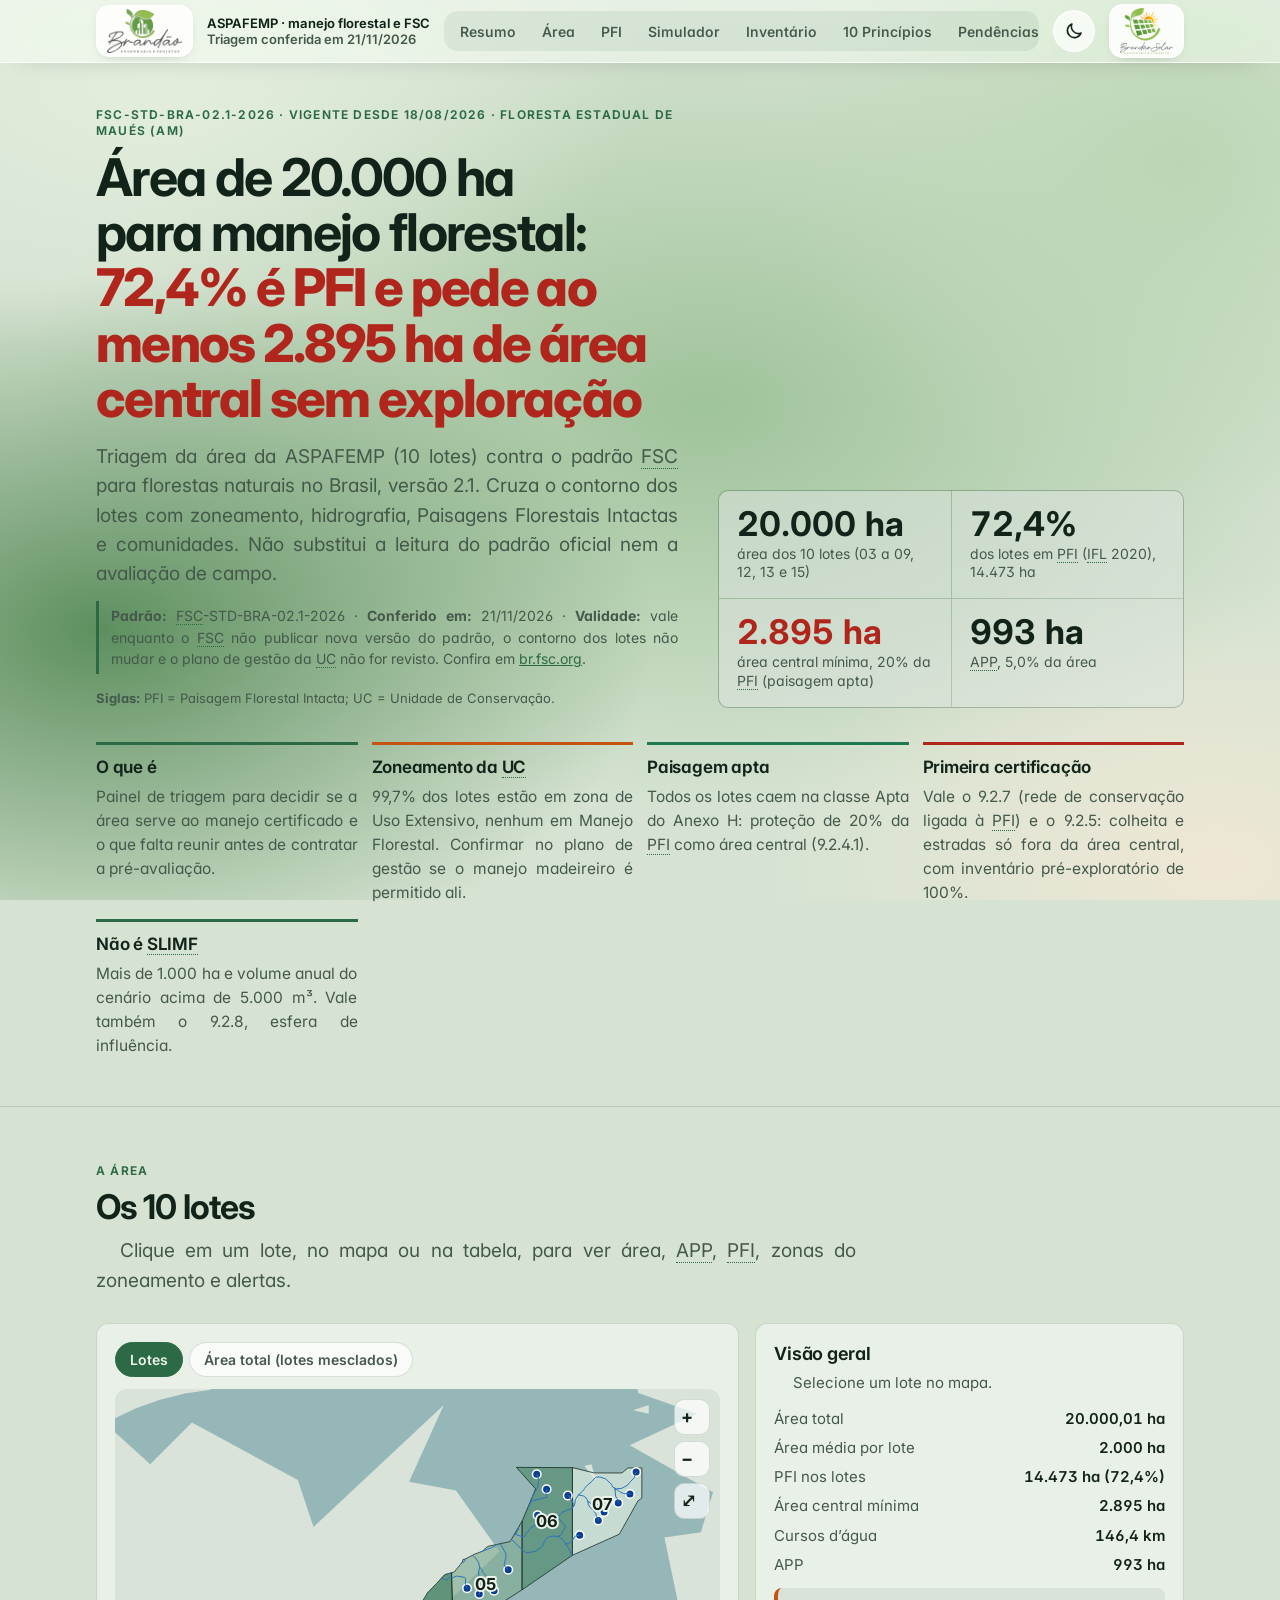
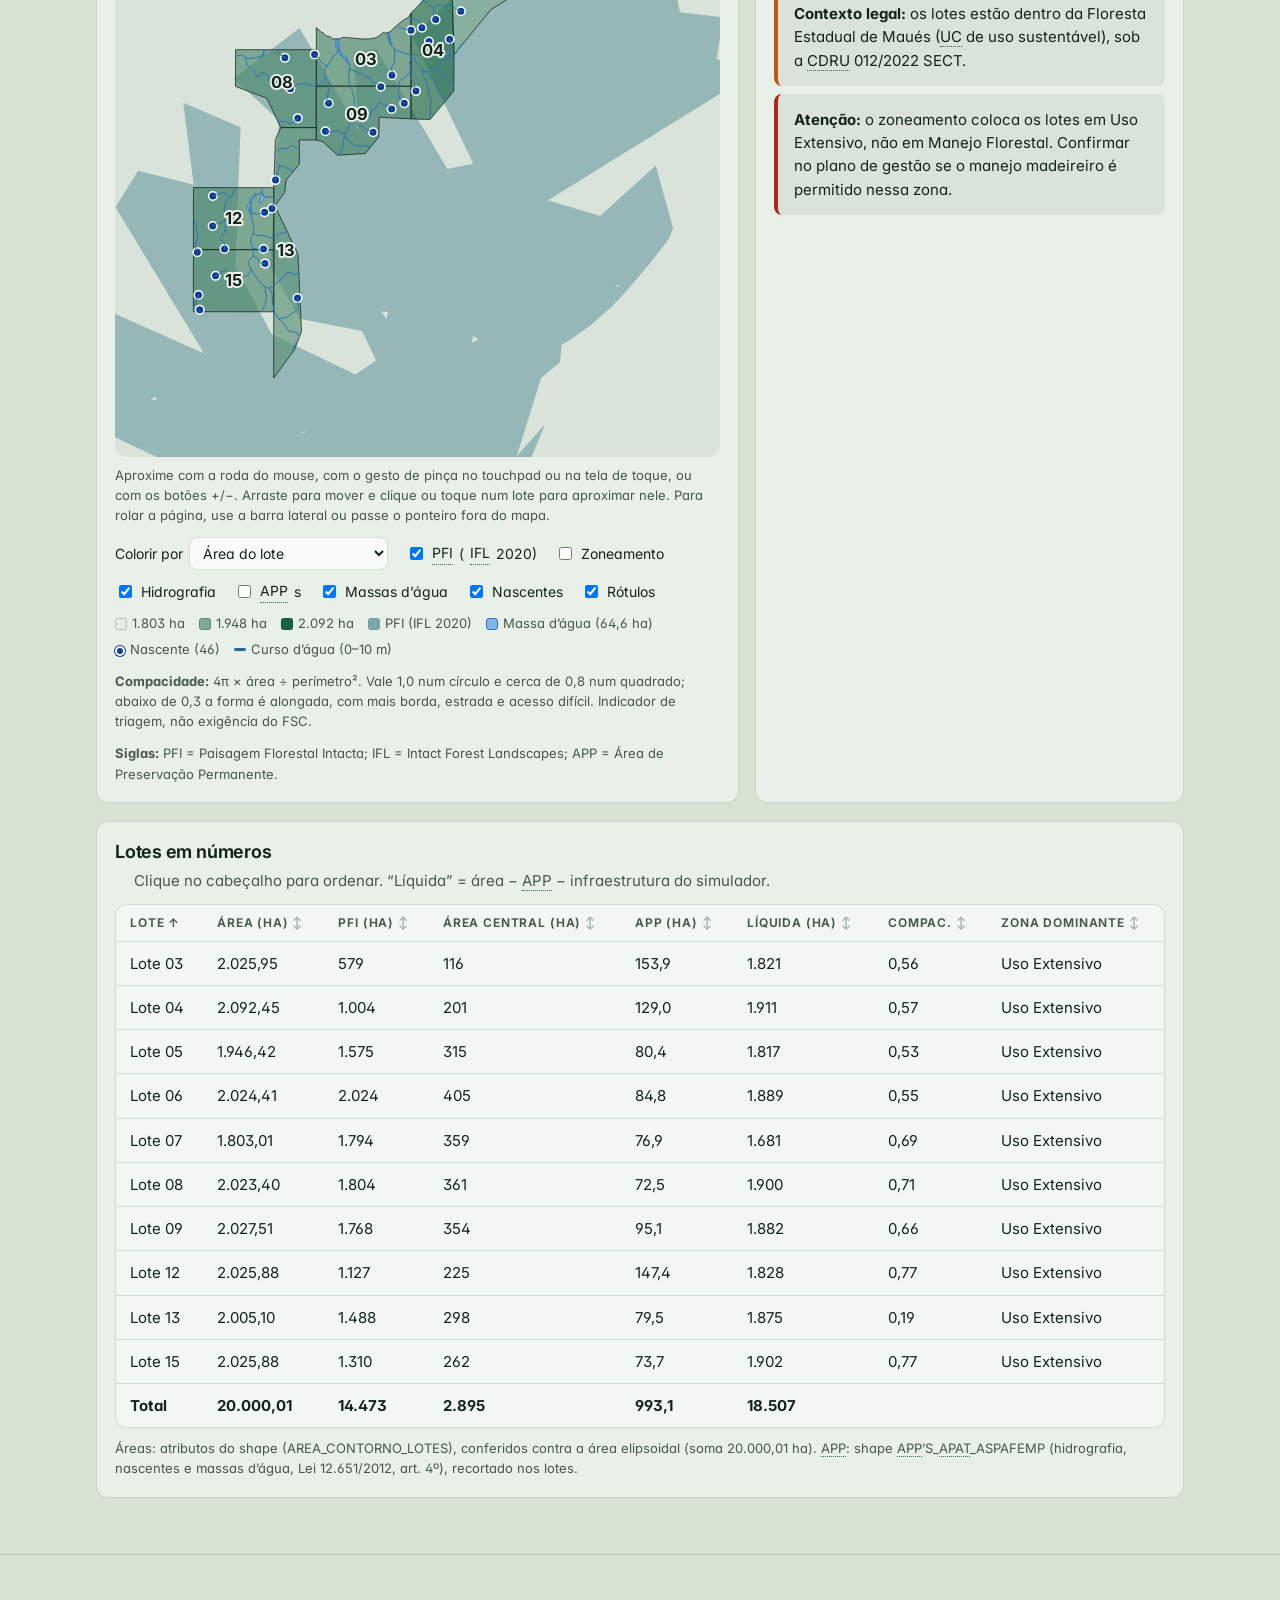
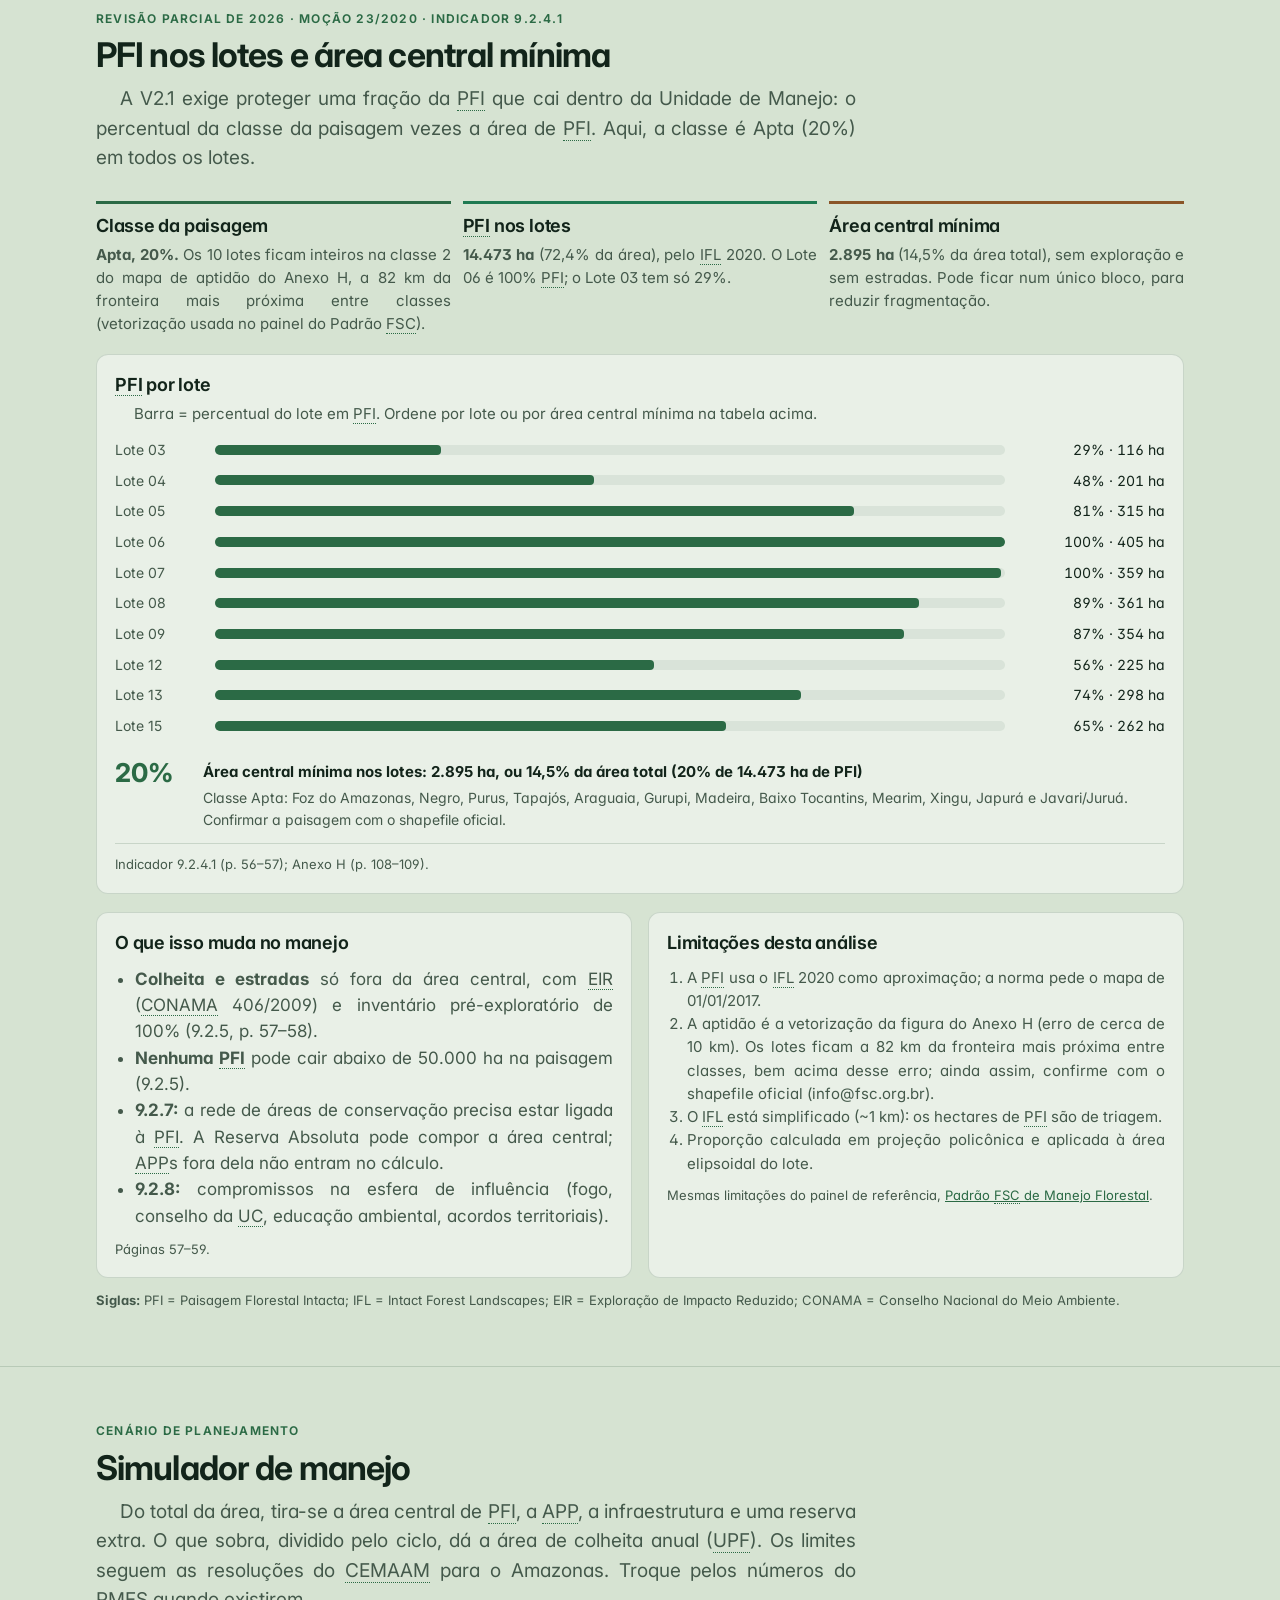
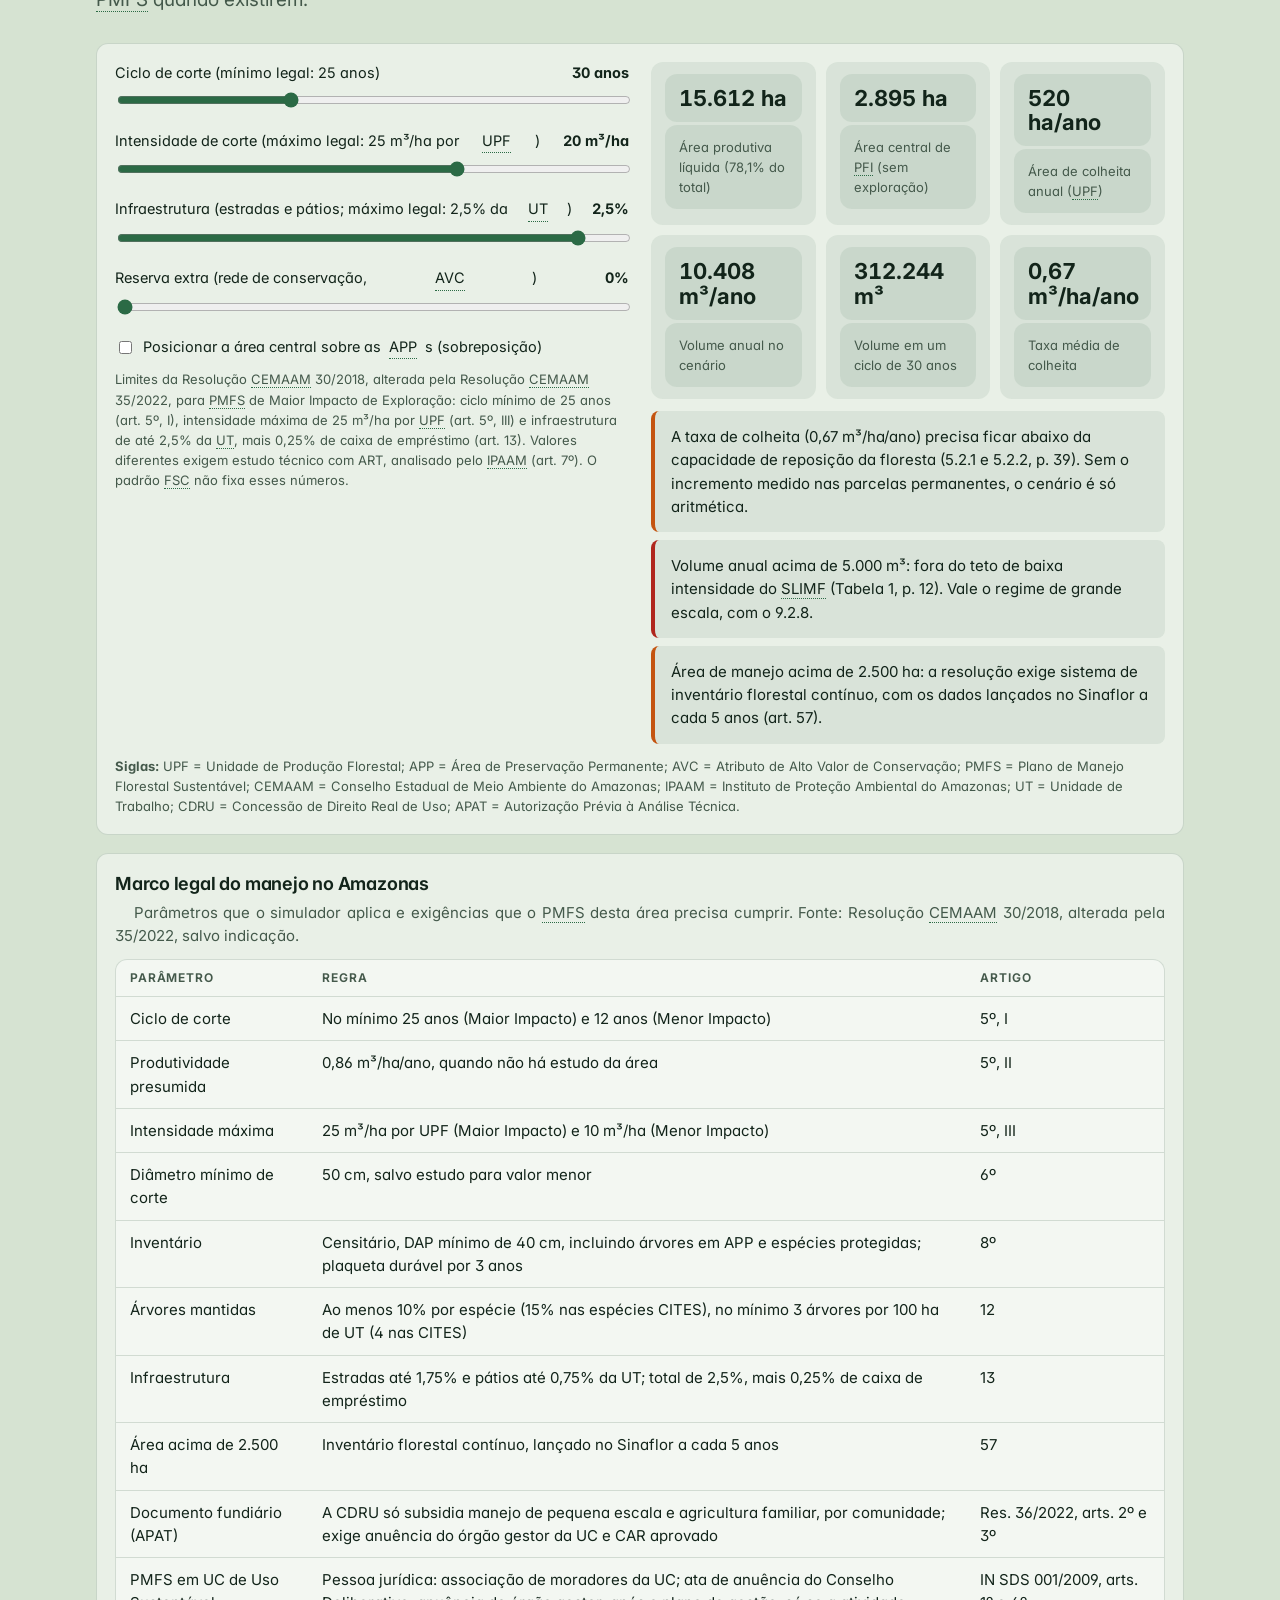
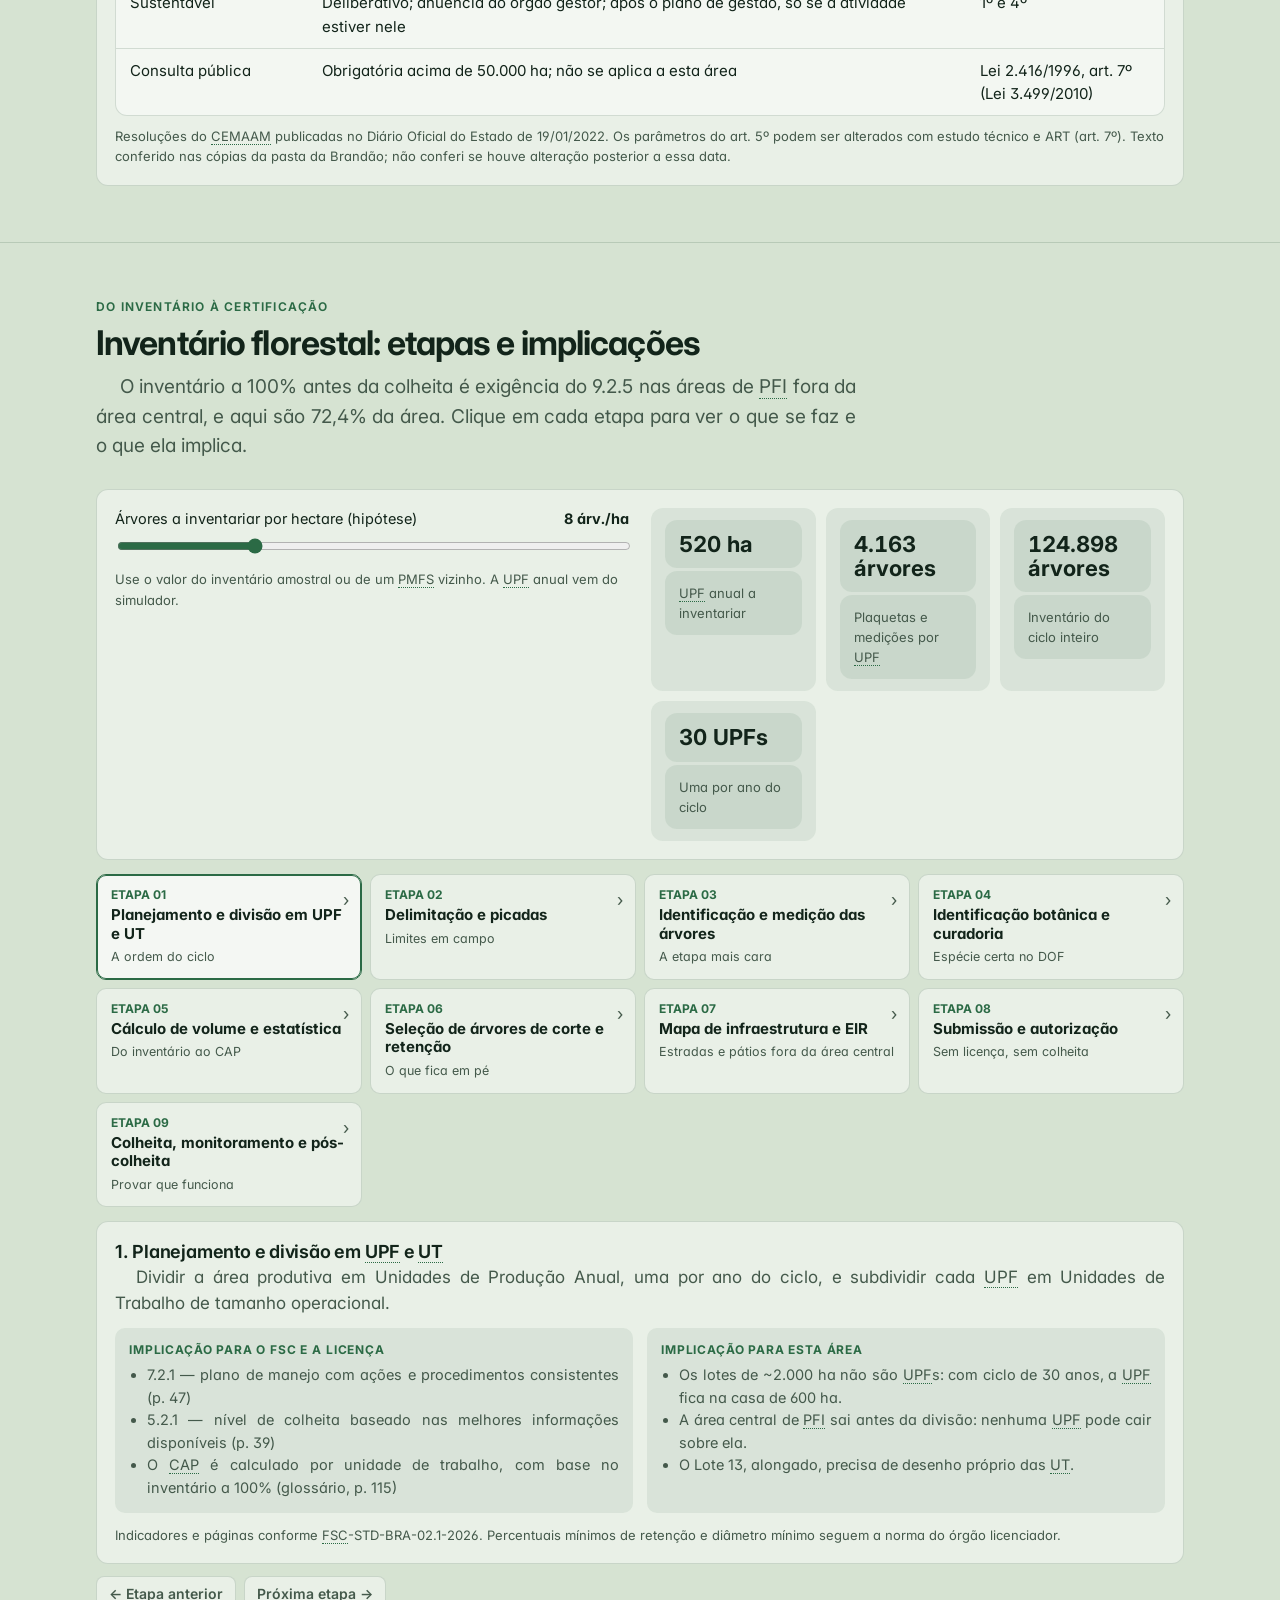
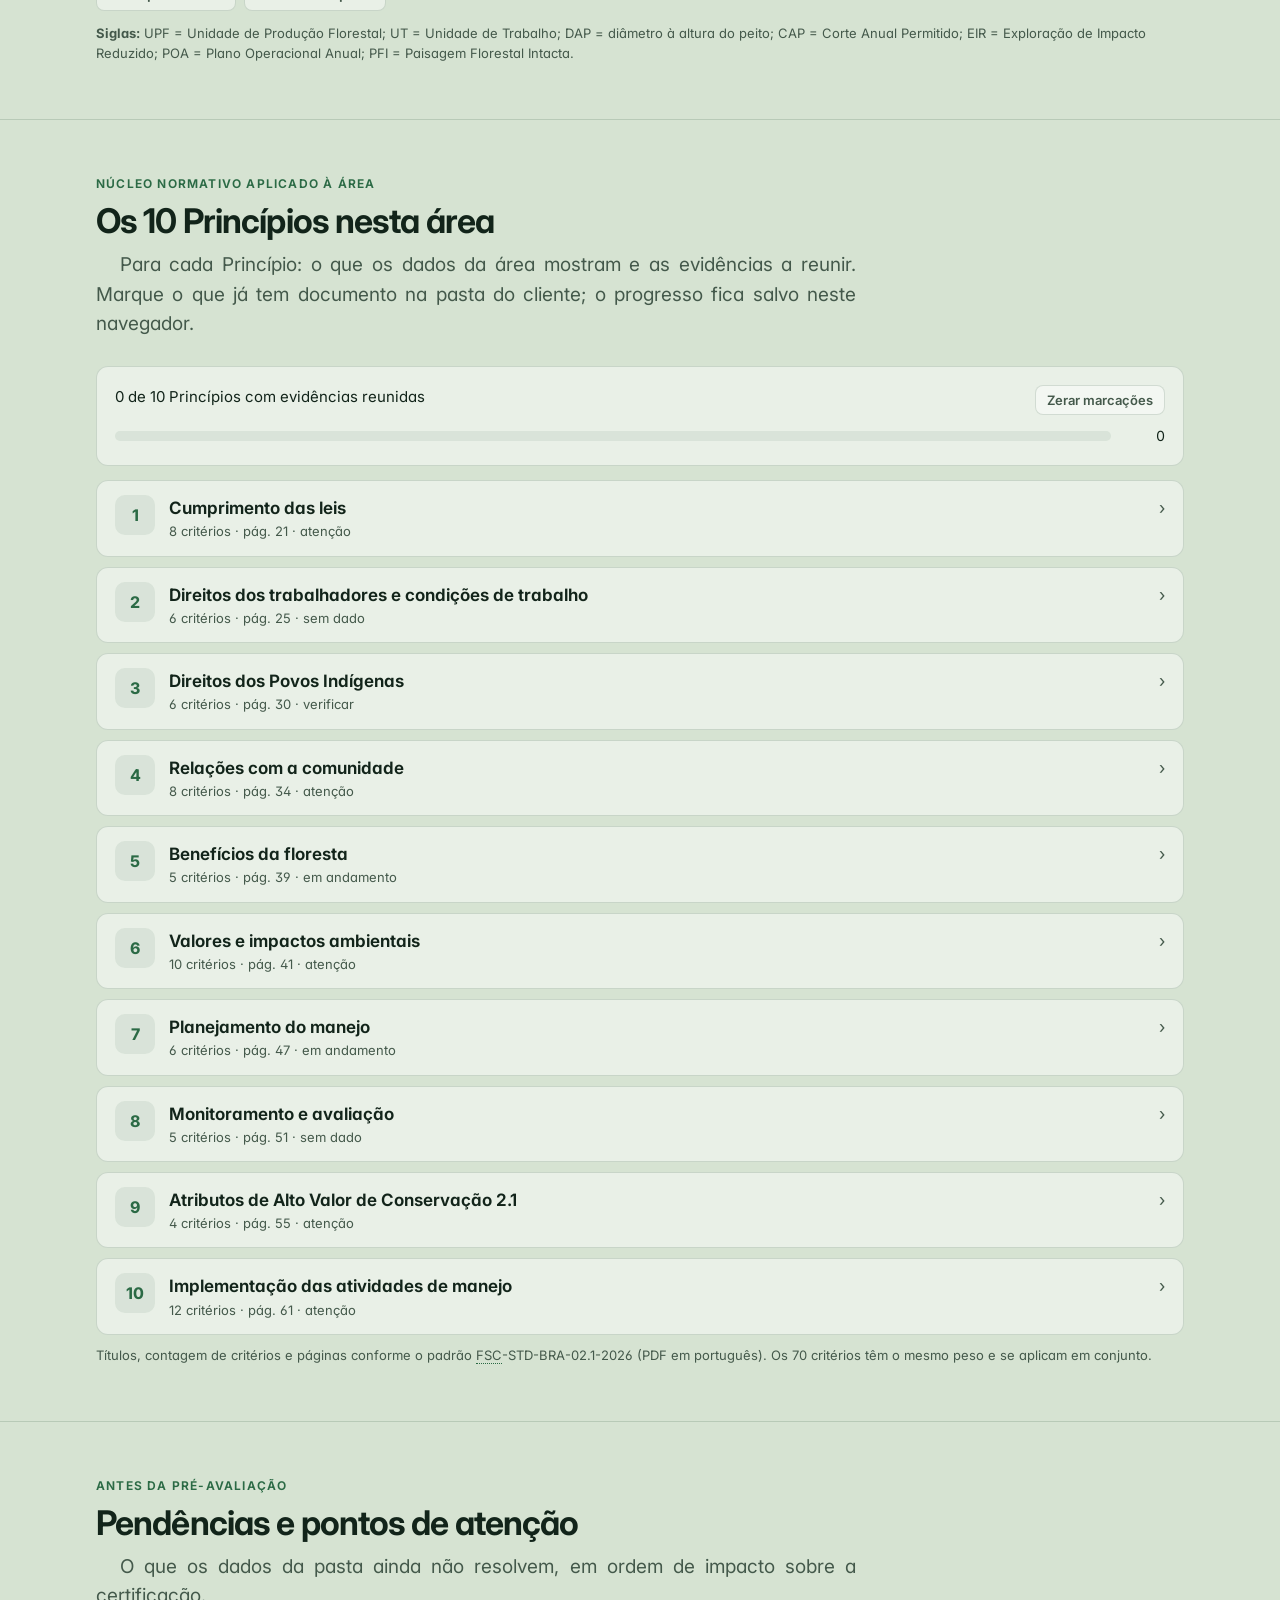
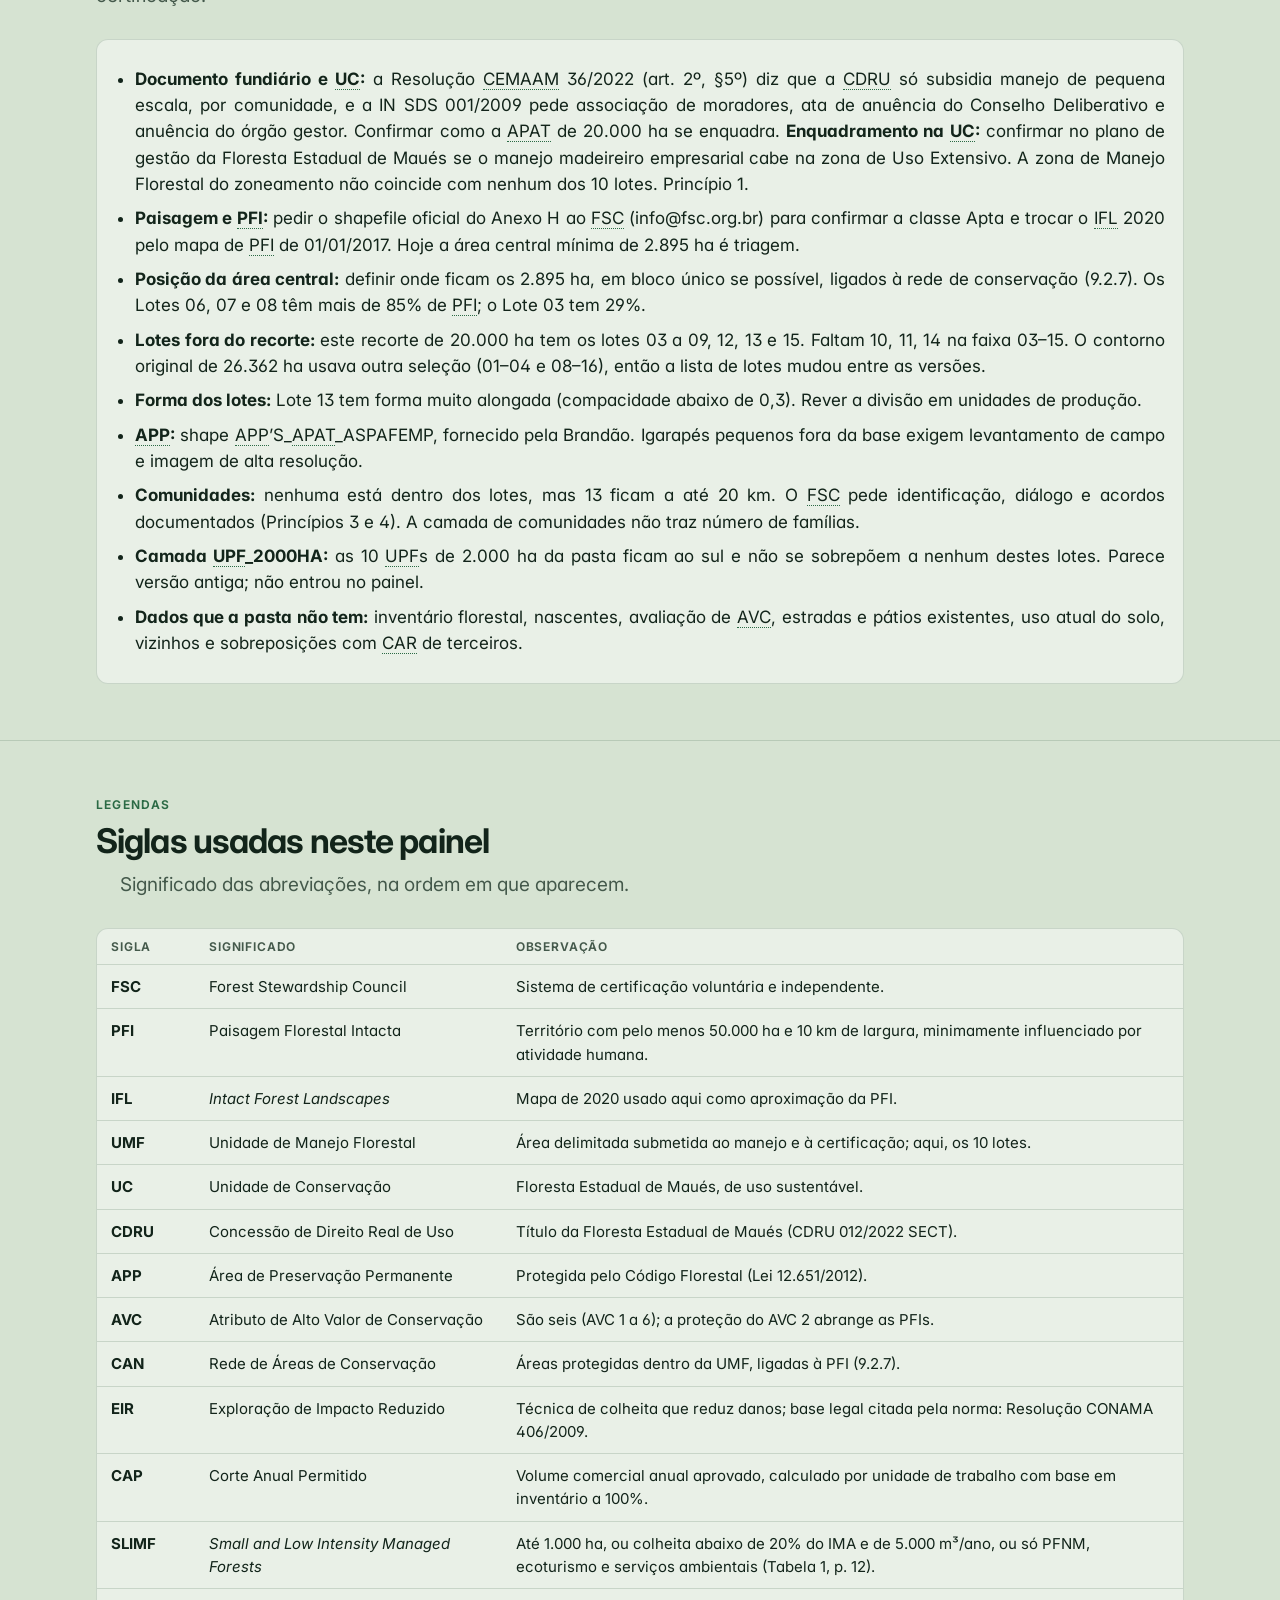
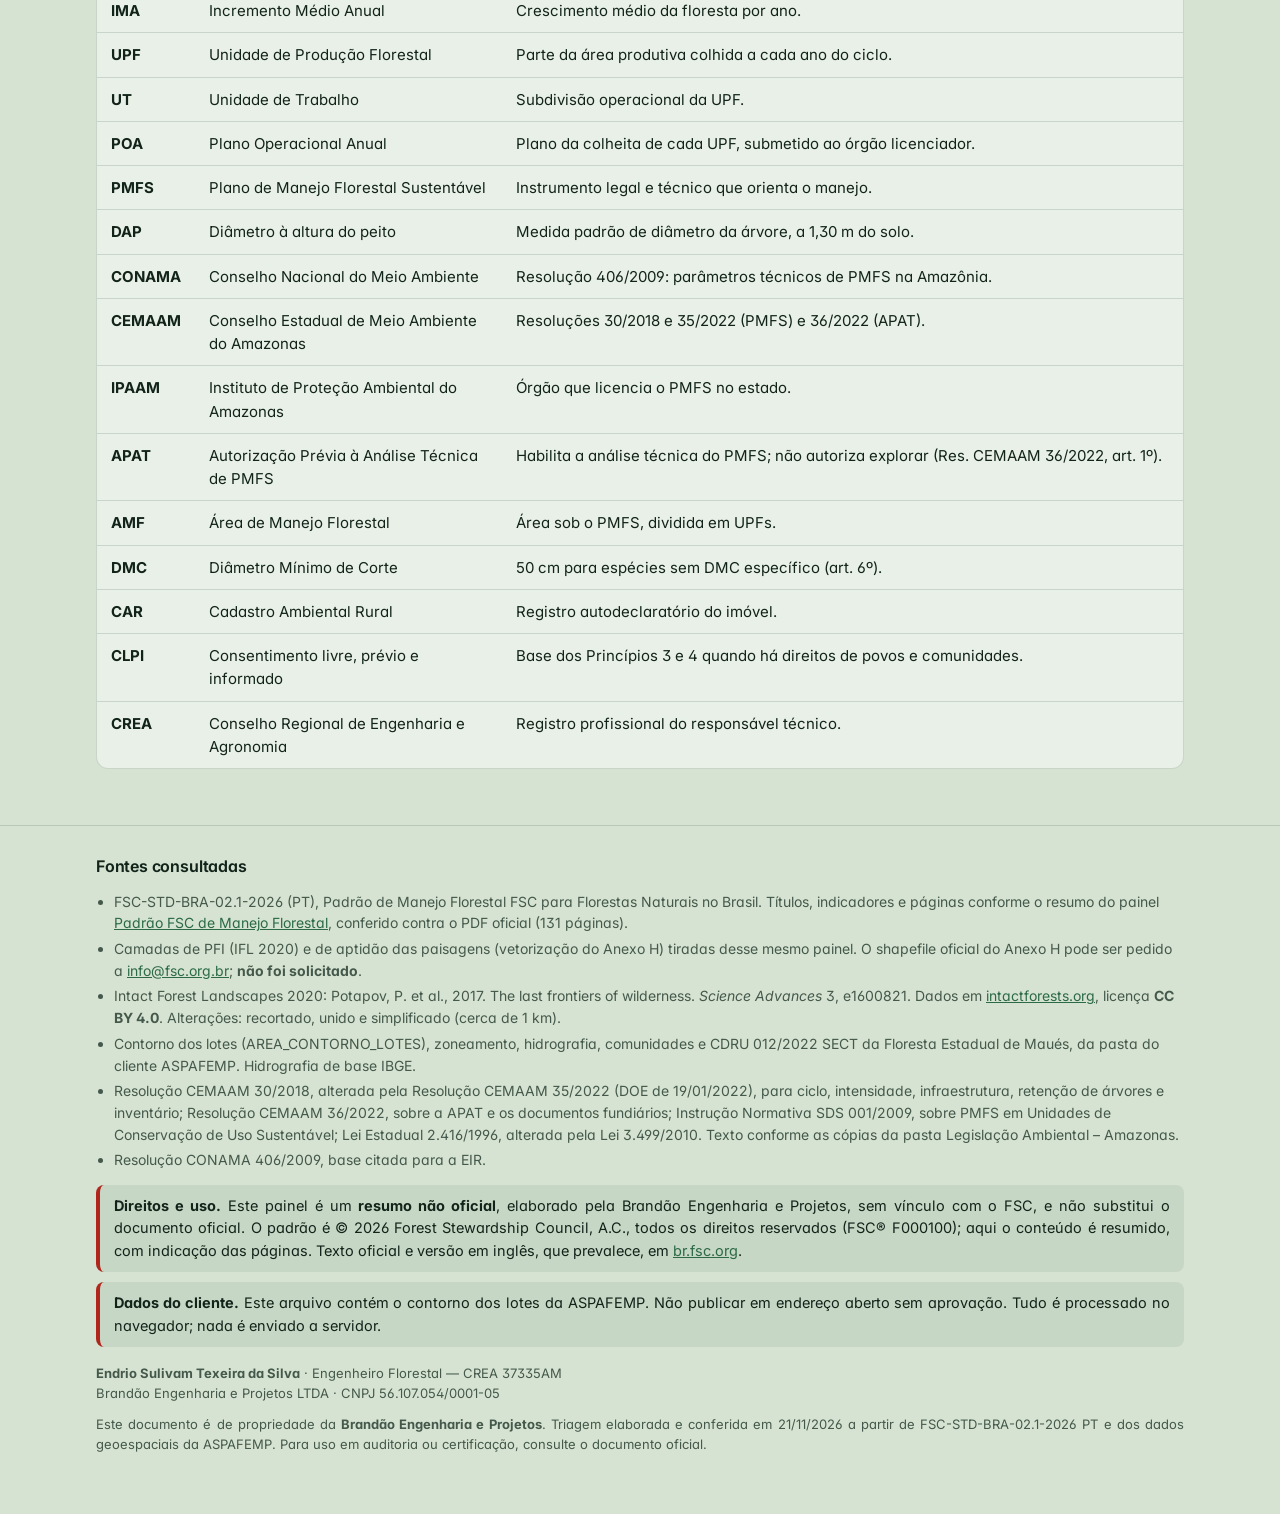
==== commit dcc25d51: "Add springs layer from Nascentes shapefile Co-Authored-By: Claude Sonnet 5.5 <noreply@anthropic.com>" ====
--- a/PAINEL_FSC_ASPAFEMP.html
+++ b/PAINEL_FSC_ASPAFEMP.html
@@ -1029,6 +1029,8 @@
 .lot.sel{stroke:#d9480f;stroke-width:3px}
 .lotlbl{font:700 .0095px var(--font-body);fill:var(--ink);text-anchor:middle;pointer-events:none;paint-order:stroke;stroke:var(--solid);stroke-width:.0022;stroke-linejoin:round}
 .mass{fill:#7fb5e6;fill-opacity:.85;stroke:#2b73b8;stroke-width:.8px;pointer-events:none}
+.nasc{fill:none;stroke:#0b3d91;stroke-width:7px;stroke-linecap:round;pointer-events:none}
+.nascb{fill:none;stroke:#fff;stroke-width:10px;stroke-linecap:round;pointer-events:none}
 .hyd{fill:none;stroke:#2b73b8;stroke-width:1px;stroke-linecap:round}
 .mapwrap{position:relative}
 #tip2{position:absolute;pointer-events:none;background:var(--ink);color:var(--solid);font-size:12.5px;padding:5px 9px;border-radius:7px;opacity:0;transition:opacity .1s;white-space:nowrap;z-index:3}
@@ -1147,6 +1149,7 @@
           <label><input type="checkbox" id="chkHid" checked> Hidrografia</label>
           <label><input type="checkbox" id="chkApp"> APPs</label>
           <label><input type="checkbox" id="chkMas" checked> Massas d’água</label>
+          <label><input type="checkbox" id="chkNas" checked> Nascentes</label>
           <label><input type="checkbox" id="chkLbl" checked> Rótulos</label>
         </div>
         <div class="leg" id="legenda"></div>
@@ -1371,7 +1374,7 @@
 </footer>
 
 <script>
-const DATA = {"lotes":[{"nome":"Lote 03","lote":"03","area_ha":2025.95,"perim_m":21372.96,"ring":[[-57.7289,-3.88549],[-57.78341,-3.88544],[-57.78338,-3.85183],[-57.78332,-3.8519],[-57.78186,-3.8532],[-57.78085,-3.85417],[-57.77936,-3.85488],[-57.77801,-3.85645],[-57.7752,-3.85724],[-57.77402,-3.85831],[-57.76958,-3.85821],[-57.76953,-3.85816],[-57.76929,-3.85815],[-57.76876,-3.85763],[-57.76708,-3.85745],[-57.76213,-3.85788],[-57.7577,-3.8583],[-57.75312,-3.8583],[-57.75297,-3.85828],[-57.75287,-3.85828],[-57.75134,-3.85803],[-57.74969,-3.85785],[-57.7486,-3.8573],[-57.7478,-3.85693],[-57.74597,-3.85565],[-57.74502,-3.8547],[-57.74459,-3.8547],[-57.74423,-3.85479],[-57.74411,-3.85505],[-57.74068,-3.85424],[-57.74068,-3.85408],[-57.74036,-3.854],[-57.73969,-3.85291],[-57.73846,-3.85181],[-57.73328,-3.84747],[-57.73108,-3.84637],[-57.73035,-3.84595],[-57.72886,-3.84364],[-57.7289,-3.88549]],"area_elip_ha":2025.95,"centroide":[-57.75489,-3.87009],"bbox":[-57.78341367620856,-3.885487758036841,-57.72886276279963,-3.84363895459895],"vertices":38,"app_ha":153.89,"hidro_km":17.71,"zonas":{"Especial para adequação fundiária":0.0,"Preservação":0.01,"Manejo Florestal":0.0,"Uso Extensivo":2003.5,"Uso Intensivo":0.0,"Amortecimento":20.21},"pfi_ha":579.3,"classe":"2"},{"nome":"Lote 04","lote":"04","area_ha":2092.45,"perim_m":21547.76,"ring":[[-57.70552,-3.8203],[-57.70409,-3.86735],[-57.70425,-3.88839],[-57.71793,-3.90464],[-57.72891,-3.90424],[-57.72886,-3.84364],[-57.72815,-3.84253],[-57.72691,-3.84164],[-57.7254,-3.84003],[-57.72491,-3.83948],[-57.72241,-3.83673],[-57.72076,-3.83417],[-57.71942,-3.83185],[-57.71405,-3.82635],[-57.70978,-3.82166],[-57.70813,-3.82098],[-57.70593,-3.82043],[-57.70552,-3.8203]],"area_elip_ha":2092.45,"centroide":[-57.71646,-3.86525],"bbox":[-57.72891462476292,-3.904640956370489,-57.70409173892765,-3.820295564361045],"vertices":17,"app_ha":129.01,"hidro_km":21.17,"zonas":{"Especial para adequação fundiária":0.0,"Preservação":0.5,"Manejo Florestal":0.0,"Uso Extensivo":2089.4,"Uso Intensivo":0.0,"Amortecimento":1.12},"pfi_ha":1003.6,"classe":"2"},{"nome":"Lote 05","lote":"05","area_ha":1946.42,"perim_m":21570.51,"ring":[[-57.6649,-3.79064],[-57.66493,-3.83008],[-57.68312,-3.84172],[-57.70409,-3.86735],[-57.70552,-3.8203],[-57.70374,-3.8197],[-57.70294,-3.81854],[-57.7005,-3.81561],[-57.69922,-3.81384],[-57.69897,-3.81274],[-57.69757,-3.81238],[-57.69226,-3.80963],[-57.68964,-3.80865],[-57.68756,-3.8078],[-57.68665,-3.80701],[-57.68597,-3.80615],[-57.685,-3.80548],[-57.68445,-3.80511],[-57.67187,-3.80241],[-57.6649,-3.79064]],"area_elip_ha":1946.42,"centroide":[-57.68623,-3.82727],"bbox":[-57.70551685329011,-3.867352955904275,-57.66490261475759,-3.790643712033531],"vertices":19,"app_ha":80.41,"hidro_km":13.14,"zonas":{"Especial para adequação fundiária":0.0,"Preservação":0.0,"Manejo Florestal":0.0,"Uso Extensivo":1942.17,"Uso Intensivo":0.0,"Amortecimento":2.66},"pfi_ha":1575.1,"classe":"2"},{"nome":"Lote 06","lote":"06","area_ha":2024.41,"perim_m":21468.61,"ring":[[-57.63591,-3.75992],[-57.63595,-3.81026],[-57.66493,-3.83008],[-57.6649,-3.79064],[-57.65712,-3.77213],[-57.66819,-3.75976],[-57.63591,-3.75992]],"area_elip_ha":2024.41,"centroide":[-57.65056,-3.79112],"bbox":[-57.66818524735631,-3.830080227626183,-57.63591092965312,-3.759755121003507],"vertices":6,"app_ha":84.79,"hidro_km":14.02,"zonas":{"Especial para adequação fundiária":0.0,"Preservação":0.0,"Manejo Florestal":0.0,"Uso Extensivo":2011.57,"Uso Intensivo":0.0,"Amortecimento":11.48},"pfi_ha":2024.4,"classe":"2"},{"nome":"Lote 07","lote":"07","area_ha":1803.01,"perim_m":18084.73,"ring":[[-57.59599,-3.77739],[-57.59827,-3.77913],[-57.60896,-3.79814],[-57.63595,-3.81026],[-57.63591,-3.75992],[-57.62342,-3.76297],[-57.60743,-3.76299],[-57.60397,-3.76009],[-57.59598,-3.76013],[-57.59599,-3.77739]],"area_elip_ha":1803.01,"centroide":[-57.61866,-3.78135],"bbox":[-57.63594765347966,-3.810264582550914,-57.595978050370675,-3.759918907660707],"vertices":9,"app_ha":76.87,"hidro_km":12.51,"zonas":{"Especial para adequação fundiária":0.0,"Preservação":6.33,"Manejo Florestal":0.0,"Uso Extensivo":1792.22,"Uso Intensivo":0.01,"Amortecimento":3.12},"pfi_ha":1794.4,"classe":"2"},{"nome":"Lote 08","lote":"08","area_ha":2023.4,"perim_m":18910.86,"ring":[[-57.82988,-3.86447],[-57.78339,-3.86452],[-57.78344,-3.90926],[-57.80381,-3.90924],[-57.81195,-3.89237],[-57.8299,-3.88557],[-57.82988,-3.86447]],"area_elip_ha":2023.4,"centroide":[-57.80329,-3.88349],"bbox":[-57.82990317157176,-3.909263430170892,-57.78339442904005,-3.864474062885826],"vertices":6,"app_ha":72.53,"hidro_km":9.7,"zonas":{"Especial para adequação fundiária":0.0,"Preservação":0.0,"Manejo Florestal":0.0,"Uso Extensivo":2022.18,"Uso Intensivo":0.0,"Amortecimento":0.0},"pfi_ha":1803.9,"classe":"2"},{"nome":"Lote 09","lote":"09","area_ha":2027.51,"perim_m":19677.85,"ring":[[-57.78341,-3.88544],[-57.7289,-3.88549],[-57.72891,-3.90424],[-57.74717,-3.90326],[-57.74746,-3.91476],[-57.75515,-3.92411],[-57.77104,-3.9251],[-57.77973,-3.91733],[-57.78344,-3.91636],[-57.78341,-3.88544]],"area_elip_ha":2027.51,"centroide":[-57.75971,-3.90193],"bbox":[-57.783442312072,-3.925104196070139,-57.72889848793906,-3.885438788755641],"vertices":9,"app_ha":95.07,"hidro_km":15.5,"zonas":{"Especial para adequação fundiária":0.0,"Preservação":0.3,"Manejo Florestal":0.0,"Uso Extensivo":2025.9,"Uso Intensivo":0.0,"Amortecimento":0.0},"pfi_ha":1767.8,"classe":"2"},{"nome":"Lote 12","lote":"12","area_ha":2025.88,"perim_m":18162.4,"ring":[[-57.85411,-3.94369],[-57.80783,-3.94373],[-57.80787,-3.97938],[-57.85414,-3.97933],[-57.85411,-3.94369]],"area_elip_ha":2025.88,"centroide":[-57.83099,-3.96153],"bbox":[-57.85414354915987,-3.97938104526044,-57.8078322817009,-3.943685620110948],"vertices":4,"app_ha":147.36,"hidro_km":17.47,"zonas":{"Especial para adequação fundiária":0.0,"Preservação":0.0,"Manejo Florestal":0.0,"Uso Extensivo":2024.68,"Uso Intensivo":0.0,"Amortecimento":0.0},"pfi_ha":1126.8,"classe":"2"},{"nome":"Lote 13","lote":"13","area_ha":2005.1,"perim_m":36565.28,"ring":[[-57.80784,-3.9547],[-57.80783,-3.94373],[-57.80693,-3.91614],[-57.80381,-3.90924],[-57.78344,-3.90926],[-57.78344,-3.91636],[-57.79314,-3.91632],[-57.79312,-3.93021],[-57.8007,-3.93928],[-57.8016,-3.94656],[-57.8066,-3.95338],[-57.8066,-3.95549],[-57.79397,-3.98171],[-57.7919,-4.02623],[-57.79598,-4.03688],[-57.80794,-4.05304],[-57.80784,-3.9547]],"area_elip_ha":2005.1,"centroide":[-57.8007,-3.97992],"bbox":[-57.80793929944059,-4.053035532089408,-57.78343572284721,-3.909244106015519],"vertices":16,"app_ha":79.48,"hidro_km":13.21,"zonas":{"Especial para adequação fundiária":0.0,"Preservação":16.46,"Manejo Florestal":0.75,"Uso Extensivo":1986.66,"Uso Intensivo":0.0,"Amortecimento":0.0},"pfi_ha":1487.8,"classe":"2"},{"nome":"Lote 15","lote":"15","area_ha":2025.88,"perim_m":18162.4,"ring":[[-57.85414,-3.97933],[-57.80787,-3.97938],[-57.8079,-4.01503],[-57.85418,-4.01498],[-57.85414,-3.97933]],"area_elip_ha":2025.88,"centroide":[-57.83102,-3.99718],"bbox":[-57.85418044048149,-4.015030078534123,-57.8078668611613,-3.97933426416209],"vertices":4,"app_ha":73.7,"hidro_km":11.99,"zonas":{"Especial para adequação fundiária":0.0,"Preservação":0.0,"Manejo Florestal":0.0,"Uso Extensivo":2024.68,"Uso Intensivo":0.0,"Amortecimento":0.0},"pfi_ha":1310.3,"classe":"2"}],"zoneamento":[{"zona":"Especial para adequação fundiária","geom":{"type":"MultiPolygon","coordinates":[[[[-57.92068402291741,-4.071907102955497],[-57.924263498325566,-4.0693929326556315],[-57.92426348974883,-4.0631714339044525],[-57.92349645282413,-4.059378876812543],[-57.92537141178812,-4.054734057538589],[-57.90155083213793,-4.054819302603489],[-57.90167869396766,-4.0719071189296],[-57.92068402291741,-4.071907102955497]]],[[[-57.553180793190705,-3.927056263143223],[-57.556641356585786,-3.9254139508680534],[-57.5528875152681,-3.91761298475614],[-57.5490163760642,-3.9194312583131627],[-57.553180793190705,-3.927056263143223]]],[[[-57.55523366236556,-3.9182581765783606],[-57.55711057899674,-3.918082213371188],[-57.55675864685631,-3.908052396336279],[-57.55564422667374,-3.9074072045438566],[-57.554588461475575,-3.90805239791518],[-57.55523366236556,-3.9182581765783606]]],[[[-57.5513625094013,-3.9062927834265513],[-57.55235962071599,-3.905471628234767],[-57.55312211591879,-3.9033600871107175],[-57.55312211801878,-3.9054716276776564],[-57.55593749335571,-3.9055302795754048],[-57.555409600462426,-3.89591103947444],[-57.55142115175377,-3.8949139261075927],[-57.5513625094013,-3.9062927834265513]]],[[[-57.562154781507054,-3.9060581597309554],[-57.56455958020137,-3.9054129653654917],[-57.56444226269562,-3.8950312243395118],[-57.55998458501463,-3.8947379587763007],[-57.55951536610989,-3.9057062379272804],[-57.562154781507054,-3.9060581597309554]]],[[[-57.52790101547933,-3.876144695774443],[-57.529953888691885,-3.8714523824615283],[-57.52033468527443,-3.8679918102947632],[-57.51852487554247,-3.8723356320532063],[-57.52790101547933,-3.876144695774443]]],[[[-57.545614403758876,-3.8599562061741004],[-57.54854708295282,-3.856202354394658],[-57.53828268977609,-3.8530937056609758],[-57.535817511837294,-3.856690570676102],[-57.545614403758876,-3.8599562061741004]]],[[[-57.87328885036723,-3.8794814033811384],[-57.874271248982105,-3.8778055375427933],[-57.876178258520255,-3.8764186132126905],[-57.876224488668406,-3.8756326895324946],[-57.8744677258208,-3.870547307226698],[-57.8739129574252,-3.867033769373114],[-57.874375261639116,-3.8653694612009177],[-57.87317326657658,-3.8644910781069974],[-57.873127035650235,-3.8635202317219193],[-57.87449083720061,-3.8618096920718297],[-57.87351999245713,-3.8560770784521528],[-57.874352141560564,-3.854459000651649],[-57.87393606423112,-3.8479866936087737],[-57.87499936594471,-3.8466460006800527],[-57.83878927607401,-3.84590634035645],[-57.838095833402676,-3.8786146066107294],[-57.87328885036723,-3.8794814033811384]]],[[[-57.53834133333877,-3.843181196456486],[-57.544206701893174,-3.84558600204663],[-57.54625957609375,-3.841597535116597],[-57.54561438409992,-3.840483111409524],[-57.54414804283367,-3.840307150733395],[-57.54426535097702,-3.841010997186801],[-57.541215359159494,-3.8397206144672453],[-57.53902736148765,-3.8405843031980695],[-57.53834133333877,-3.843181196456486]]],[[[-57.86791158645799,-3.841855710481565],[-57.8699392295945,-3.8413987725046064],[-57.8715956146269,-3.842055616381424],[-57.87627918493217,-3.841998495243042],[-57.877564310253135,-3.8401421930590107],[-57.882047971240695,-3.8376576016811237],[-57.88438975465906,-3.833316710114128],[-57.88576055540799,-3.8324028371647714],[-57.885532089110725,-3.831717433786931],[-57.88284760304248,-3.8299468097119105],[-57.88110554355876,-3.829804019094913],[-57.86791158645799,-3.841855710481565]]],[[[-57.80997293514098,-3.8178727523962355],[-57.8145869450437,-3.8217104139627214],[-57.81608575963615,-3.8204421789546497],[-57.81839162770323,-3.820326883599343],[-57.81810339305549,-3.8150233616770373],[-57.808324015350586,-3.8147407274757366],[-57.80985991458839,-3.816233955370276],[-57.80997293514098,-3.8178727523962355]]],[[[-57.575761485640015,-3.820859927122504],[-57.579329848810566,-3.8159440455335547],[-57.575686625740126,-3.815420020570645],[-57.57336594336218,-3.8134736332630457],[-57.57114507496021,-3.8100799319035943],[-57.57044637431554,-3.8120013671548167],[-57.56797596984637,-3.8148460917043683],[-57.575761485640015,-3.820859927122504]]],[[[-57.56239103984785,-3.805499864601344],[-57.569804800101934,-3.7968827768014317],[-57.565224571877344,-3.795951204345669],[-57.558121335524675,-3.8038307938681815],[-57.56239103984785,-3.805499864601344]]],[[[-57.841335012971406,-3.7954810196767768],[-57.83839364584036,-3.79604399784142],[-57.837933858914575,-3.810699822509498],[-57.84133501419731,-3.807298649054407],[-57.841335012971406,-3.7954810196767768]]],[[[-57.55144507138976,-3.795601874044288],[-57.559402248226796,-3.795485420442418],[-57.55816015258526,-3.7889643871510934],[-57.55047468491868,-3.7891972869463726],[-57.55070757705325,-3.7942821416297745],[-57.55144507138976,-3.795601874044288]]],[[[-57.929576144160194,-3.7853948818723717],[-57.92825521046185,-3.7839229791415474],[-57.926066236089966,-3.78343234607187],[-57.920782504454884,-3.786829051177935],[-57.919843991467324,-3.788879433773572],[-57.92002805630842,-3.7905797139740587],[-57.92316750054594,-3.7907899401953418],[-57.92317905537379,-3.7919241001178454],[-57.921772764415344,-3.792869817166809],[-57.92117878555359,-3.791659913370068],[-57.91942547003102,-3.7916599148598693],[-57.91886101539608,-3.7922401268925365],[-57.91702728244183,-3.79852880037738],[-57.91449863932065,-3.8002648939525514],[-57.91179117826595,-3.8046096960825673],[-57.909241546801404,-3.8065103419139166],[-57.915175236291105,-3.8130698749287877],[-57.92016134928927,-3.808853334823241],[-57.92448112093112,-3.8154745543318023],[-57.928255215458066,-3.8178522416745504],[-57.93293509323466,-3.818229648380049],[-57.93429376700547,-3.8199657385819443],[-57.935237290585846,-3.820192184226452],[-57.94674827739064,-3.812643951469658],[-57.9492391779798,-3.806378924148058],[-57.95227732374645,-3.801774505588221],[-57.952579250725975,-3.8001138970235147],[-57.95193765397064,-3.7972078310131976],[-57.95273021330048,-3.793546942229909],[-57.951305236208945,-3.793181563496918],[-57.94657843965834,-3.795018851291368],[-57.94503106157264,-3.7946037007562086],[-57.94352142323645,-3.792527940071542],[-57.943408200198895,-3.790452179096107],[-57.94016247833335,-3.787772562629699],[-57.93963410531314,-3.78550809660984],[-57.93733595724344,-3.783337804972473],[-57.93644499447569,-3.7805640127025844],[-57.93459568814369,-3.779356298863511],[-57.933199273755264,-3.779356300036309],[-57.931614154183514,-3.7809791695223525],[-57.93038550487044,-3.783175830659961],[-57.93017999952079,-3.7852439161505838],[-57.929576144160194,-3.7853948818723717]]],[[[-57.565111006711646,-3.774916996116369],[-57.56630910494347,-3.771274759884629],[-57.55658055139018,-3.7582873238145855],[-57.55519075752887,-3.761498242864684],[-57.565111006711646,-3.774916996116369]]]]}},{"zona":"Preservação","geom":{"type":"MultiPolygon","coordinates":[[[[-57.84411230401814,-4.095914369886521],[-57.84483765945774,-4.094372978618453],[-57.83955179329082,-4.089620856289497],[-57.84411230401814,-4.095914369886521]]],[[[-57.56829127081792,-3.9423687777403345],[-57.567372050837896,-3.9421510671858377],[-57.56516523741253,-3.9421510690053463],[-57.56764648413655,-3.9422286065921575],[-57.56829127081792,-3.9423687777403345]]],[[[-57.56003599478154,-3.9405958152449836],[-57.560024618133184,-3.94058892028892],[-57.56003852721864,-3.9406017774665214],[-57.56003599478154,-3.9405958152449836]]],[[[-57.55646205765709,-3.9313689618412897],[-57.555714340187144,-3.9307985032828907],[-57.55352259941442,-3.9275056645132684],[-57.555726489003824,-3.930878581487188],[-57.55646205765709,-3.9313689618412897]]],[[[-57.553307212872596,-3.9271603599583824],[-57.55331808689587,-3.927154603087296],[-57.553230404099985,-3.9270327188252185],[-57.553307212872596,-3.9271603599583824]]],[[[-57.546732761720236,-3.9091199586277376],[-57.54662009233696,-3.9085816472797283],[-57.546939485734526,-3.9083687172175994],[-57.546606478633365,-3.908568522681576],[-57.546732761720236,-3.9091199586277376]]],[[[-57.556855336335175,-3.9108079780424223],[-57.55677343971399,-3.908078169035799],[-57.556759238263126,-3.9080692510117645],[-57.556855336335175,-3.9108079780424223]]],[[[-57.55523056972791,-3.907659996281991],[-57.55564422667378,-3.90740720454395],[-57.55588742706106,-3.9075480050211486],[-57.5556394952312,-3.907399769403561],[-57.55523056972791,-3.907659996281991]]],[[[-57.55593749335566,-3.9055302795753777],[-57.55312183617934,-3.905471627640276],[-57.553121835092284,-3.905479832813321],[-57.55593749335566,-3.9055302795753777]]],[[[-57.74744935081159,-3.903900175237319],[-57.72944552631345,-3.9053474482504975],[-57.72457132507647,-3.906028193433181],[-57.7221179017087,-3.9079413854435794],[-57.720467479738865,-3.907455717797257],[-57.71355433850542,-3.916159363564135],[-57.71379548982149,-3.9193976652715854],[-57.715332091305235,-3.922750100257844],[-57.715011737831084,-3.9278758382692622],[-57.712769240474685,-3.931399783989093],[-57.703478889383796,-3.941010547831893],[-57.68379049453452,-3.955211067362094],[-57.71818974953188,-3.9842653492714994],[-57.7418637724006,-3.994249385832231],[-57.74191927095313,-3.9951373602488007],[-57.7464489969922,-3.9982424235509613],[-57.73967412057691,-4.012097447748359],[-57.69908582166671,-4.030896355321601],[-57.66728657312681,-4.050366646296571],[-57.64475389325796,-4.054491155724747],[-57.650214391323125,-4.053492992233086],[-57.653414392324855,-4.058093002780105],[-57.7687142174979,-4.04559288588972],[-57.80605555932483,-4.05045916936593],[-57.796314699432585,-4.037304993798507],[-57.79222533562223,-4.026623816014347],[-57.79222531909081,-4.013989505085087],[-57.794300483609874,-3.9820680229501315],[-57.80662955407663,-3.9552124604333776],[-57.806629553333316,-3.9538086473974805],[-57.80510367566294,-3.9523438001316595],[-57.80192984883495,-3.946972691731725],[-57.801014318774634,-3.939709485858594],[-57.79661979118865,-3.93598633283479],[-57.79344596419495,-3.930615224503071],[-57.792347329376334,-3.924450655099554],[-57.793445957323065,-3.918164013343634],[-57.7928192037695,-3.9169105025634865],[-57.7805405872109,-3.9180333332080353],[-57.776525341622204,-3.922818543084844],[-57.771115615354155,-3.925941869103281],[-57.764963897832345,-3.927026591698078],[-57.76152461604694,-3.926770021515226],[-57.75560421212154,-3.9246337888120078],[-57.75316280783892,-3.922802730237257],[-57.749012419489766,-3.9180419763076504],[-57.746937223056314,-3.912121549236801],[-57.746693080771045,-3.909008746734766],[-57.74744935081159,-3.903900175237319]]],[[[-57.55265288642901,-3.903536049318455],[-57.552359620716004,-3.905471628234839],[-57.55162766946257,-3.9060744150682],[-57.55237040799784,-3.905479134696852],[-57.55265288642901,-3.903536049318455]]],[[[-57.552373442765784,-3.905478164621547],[-57.55287344013712,-3.903478158397014],[-57.55237040799784,-3.905479134696852],[-57.552373442765784,-3.905478164621547]]],[[[-57.5438064771416,-3.903548510064729],[-57.54436992071994,-3.90346801736268],[-57.542233259935315,-3.9030006225279634],[-57.5438064771416,-3.903548510064729]]],[[[-57.53711139679853,-3.8993490676996374],[-57.536217839895585,-3.8993391820906593],[-57.5363964823399,-3.8994285035078464],[-57.53711139679853,-3.8993490676996374]]],[[[-57.564559266844576,-3.905385235579716],[-57.56457342708971,-3.905378155413471],[-57.56448650580438,-3.898946415756646],[-57.564559266844576,-3.905385235579716]]],[[[-57.53456435890088,-3.8984820996490415],[-57.53459617077519,-3.8984497908341833],[-57.53422925627514,-3.897998061473798],[-57.53456435890088,-3.8984820996490415]]],[[[-57.532399538577806,-3.896619017066687],[-57.53138648534407,-3.8962184978829595],[-57.532516467253,-3.8967125602323276],[-57.532399538577806,-3.896619017066687]]],[[[-57.53088341569898,-3.895406115847121],[-57.53088648514204,-3.8954184959315454],[-57.532399538577806,-3.896619017066687],[-57.53088341569898,-3.895406115847121]]],[[[-57.87447302600955,-3.8705738082744205],[-57.874473025911,-3.8703511995079136],[-57.8744677258208,-3.8705473072267784],[-57.87447302600955,-3.8705738082744205]]],[[[-57.5208643278353,-3.8665836733440617],[-57.52186646599468,-3.866578419216737],[-57.520866467193635,-3.8665784199940645],[-57.5208643278353,-3.8665836733440617]]],[[[-57.873912957425134,-3.867033769373113],[-57.87424579441571,-3.8659730967054777],[-57.8742556173559,-3.865938716203461],[-57.87423657041984,-3.865970461274986],[-57.873912957425134,-3.867033769373113]]],[[[-57.87312703565017,-3.863520231721925],[-57.87367302334202,-3.862477781626125],[-57.8740987598075,-3.8620825347559538],[-57.87368180202092,-3.862456923423422],[-57.87312703565017,-3.863520231721925]]],[[[-57.532966446066716,-3.860184445617947],[-57.53297342066133,-3.8601780471689784],[-57.53407164262624,-3.8584884638145915],[-57.532966446066716,-3.860184445617947]]],[[[-57.54850947456173,-3.856250493422656],[-57.547871965186125,-3.8570665102952013],[-57.548551460843875,-3.856205810632415],[-57.54850947456173,-3.856250493422656]]],[[[-57.74468259308058,-3.855086194596379],[-57.7448227363366,-3.8550782087499513],[-57.744686193564526,-3.8550782088594087],[-57.74468259308058,-3.855086194596379]]],[[[-57.537083533598974,-3.855543708306981],[-57.53822403624226,-3.853269667568251],[-57.53823233917351,-3.8532447585897422],[-57.538218940433,-3.85326653167881],[-57.537083533598974,-3.855543708306981]]],[[[-57.73174967572214,-3.84675782070484],[-57.73180122576725,-3.8467340036856266],[-57.731346546086776,-3.8465001263693614],[-57.73174967572214,-3.84675782070484]]],[[[-57.54417339259227,-3.845577995757797],[-57.544175833671986,-3.8455733460522104],[-57.538586975276395,-3.8432819098386535],[-57.54417339259227,-3.845577995757797]]],[[[-57.84432973876748,-3.8420626111210026],[-57.844593318423925,-3.841930820461492],[-57.84459331829163,-3.8416508478348197],[-57.84432973876748,-3.8420626111210026]]],[[[-57.86962075624396,-3.841408170073276],[-57.869667742480004,-3.841398772743256],[-57.86965364660793,-3.841398772755643],[-57.86962075624396,-3.841408170073276]]],[[[-57.546273386129236,-3.841577982385905],[-57.54599485910175,-3.841140296194072],[-57.54608233029352,-3.8419419005983237],[-57.546273386129236,-3.841577982385905]]],[[[-57.544265350977035,-3.8410109971868747],[-57.54425869901293,-3.8409750444880864],[-57.544262408073884,-3.841010290891191],[-57.544265350977035,-3.8410109971868747]]],[[[-57.54233231323052,-3.8403825146796438],[-57.54125641540166,-3.839728325860012],[-57.541239118706656,-3.839734694230883],[-57.54233231323052,-3.8403825146796438]]],[[[-57.877564310253085,-3.84014219305898],[-57.87917300679416,-3.8390777017353312],[-57.88204797124062,-3.8376576016810966],[-57.87919213658081,-3.8390569690559353],[-57.877564310253085,-3.84014219305898]]],[[[-57.72618751235594,-3.840422954071339],[-57.723166206312186,-3.8371081702983845],[-57.721561981799724,-3.8345947043824387],[-57.72313349142943,-3.8371091272249553],[-57.72618751235594,-3.840422954071339]]],[[[-57.97675892455609,-3.841601037549599],[-57.97291230891803,-3.846217617729934],[-57.97677178273817,-3.8486180403970396],[-57.979223291229296,-3.8511699791451264],[-57.97765922882363,-3.839670318473376],[-57.97675892455609,-3.841601037549599]]],[[[-57.98223024602441,-3.868107117342046],[-57.98479273037596,-3.872255915274532],[-57.98537559256092,-3.8847874246242955],[-57.98787663896745,-3.8893084847261097],[-57.988688099975874,-3.8923369078322674],[-57.988688102027446,-3.898583553463506],[-57.987114207804815,-3.907385700682922],[-57.98465156453391,-3.91185192863482],[-57.98198033845678,-3.9278793875583076],[-57.973442893634946,-3.9474215256127807],[-57.97466552764361,-3.9527304989094643],[-57.98110792868873,-3.9623538023778226],[-57.980796784145554,-3.964454045697405],[-57.98298892354044,-3.9689895232331023],[-57.98070670624822,-3.980147101046881],[-57.971070663046866,-3.9862330592939577],[-57.95261165392231,-4.022478225331441],[-57.95662690531695,-4.027263425140115],[-57.957951919214636,-4.030104927358889],[-57.95876338337741,-4.033133349148473],[-57.958763392096444,-4.039379989238184],[-57.957951936382784,-4.042408407848902],[-57.9548286348334,-4.04781816268878],[-57.95261169230143,-4.050035123044865],[-57.94723216046224,-4.0531443659255295],[-57.94918586973984,-4.059807370024201],[-57.95286227819627,-4.064253721695133],[-57.954187292113104,-4.067095223883124],[-57.954998756285164,-4.070123644758602],[-57.95499876499245,-4.076370285766257],[-57.95418730925813,-4.079398704410154],[-57.95106400764085,-4.084808459358987],[-57.94627882376824,-4.08882372706816],[-57.940327803509916,-4.090967304044746],[-57.93964703873064,-4.092928001170341],[-57.9508208391378,-4.111461447040406],[-57.95348012596714,-4.110669313418026],[-57.959717286550045,-4.11028057461588],[-57.96284059522828,-4.110553826188784],[-57.96808199693165,-4.112397221267029],[-57.97898659057462,-4.098189997518123],[-57.98654140466147,-4.085556067139188],[-57.99282148611209,-4.0722424654596905],[-57.99776635316107,-4.0583774121754566],[-58.00132838313168,-4.044094437863529],[-58.00347327107697,-4.029531097985298],[-58.00418036016142,-4.014827648127072],[-58.00410691058784,-3.9435317867545234],[-58.00336956366502,-3.9288301852557144],[-58.00119477989428,-3.9142716454022497],[-57.99760350300077,-3.899996369664508],[-57.99263031790149,-3.8861418326068278],[-57.986323117643636,-3.872841456972217],[-57.98261538953835,-3.8666697347963734],[-57.98223024602441,-3.868107117342046]]],[[[-57.88553208911063,-3.8317174337869297],[-57.884972997624374,-3.8309776698815434],[-57.88465690561778,-3.8308371841862807],[-57.88498948008386,-3.8310034717160932],[-57.88553208911063,-3.8317174337869297]]],[[[-57.8679193707014,-3.8418486001583543],[-57.8811055435587,-3.829804019094897],[-57.86790494068521,-3.8418484605257546],[-57.8679193707014,-3.8418486001583543]]],[[[-57.80854520955642,-3.82270760203457],[-57.808326108056725,-3.822598050956115],[-57.808322295656104,-3.8225999237261648],[-57.80854520955642,-3.82270760203457]]],[[[-57.81275610284971,-3.819928037945191],[-57.81209175356594,-3.8192349943523096],[-57.81229123353934,-3.8194631668840975],[-57.81275610284971,-3.819928037945191]]],[[[-57.809873080449925,-3.8167154222472335],[-57.80987812474884,-3.8164980025393627],[-57.80987308042643,-3.8164248599068773],[-57.809873080449925,-3.8167154222472335]]],[[[-57.57577334589155,-3.820877887955179],[-57.57937334220453,-3.815977866986027],[-57.57576528031399,-3.820871683640828],[-57.57577334589155,-3.820877887955179]]],[[[-57.57748328378802,-3.81599395417627],[-57.57747334437835,-3.815977868510921],[-57.57568662574005,-3.8154200205706443],[-57.57748328378802,-3.81599395417627]]],[[[-57.57930529825998,-3.8159778670909077],[-57.57576148564002,-3.8208599271225836],[-57.56799084611899,-3.814857582716575],[-57.57576528031399,-3.820871683640828],[-57.57930529825998,-3.8159778670909077]]],[[[-57.57568662574005,-3.8154200205706443],[-57.57337334929319,-3.8134778625723755],[-57.572069248574905,-3.8117696525751663],[-57.57568662574005,-3.8154200205706443]]],[[[-57.915175236291134,-3.813069874928853],[-57.914879933116694,-3.8127434252704444],[-57.91517296134325,-3.8130775814880384],[-57.92016134928921,-3.8088533348232283],[-57.915175236291134,-3.813069874928853]]],[[[-57.81638170440315,-3.8084051838598896],[-57.815556098705535,-3.8083679949025053],[-57.815473073409485,-3.808377650187131],[-57.81638170440315,-3.8084051838598896]]],[[[-57.68572255177992,-3.8059034640191993],[-57.68572624635058,-3.8058980900415427],[-57.68566376748392,-3.8058630498483326],[-57.68572255177992,-3.8059034640191993]]],[[[-57.90954286700795,-3.80653351996112],[-57.91079450410651,-3.805699089947294],[-57.90953721373546,-3.8065330851021186],[-57.90954286700795,-3.80653351996112]]],[[[-57.5596733658388,-3.8047778413270668],[-57.562093561119944,-3.8052618808202867],[-57.55966877642276,-3.8047752895112965],[-57.5596733658388,-3.8047778413270668]]],[[[-57.56200288484257,-3.80518933955485],[-57.55967395557287,-3.804762368703147],[-57.55900023720913,-3.8043581364676924],[-57.55966877642276,-3.8047752895112965],[-57.56200288484257,-3.80518933955485]]],[[[-57.558113983077924,-3.8038332750001276],[-57.558121335524696,-3.8038307938682854],[-57.55858424764153,-3.803317287448379],[-57.558113983077924,-3.8038332750001276]]],[[[-57.67929077880071,-3.803024866983209],[-57.67857625456842,-3.802738084353912],[-57.67788625537163,-3.80214808277486],[-57.675796257788186,-3.801008080324718],[-57.67559916033262,-3.801073779945755],[-57.6785168401491,-3.802746248761608],[-57.67929077880071,-3.803024866983209]]],[[[-57.8698460364316,-3.801357924719713],[-57.868956037316345,-3.8003179218555263],[-57.86894969442444,-3.8003156286510653],[-57.8698460364316,-3.801357924719713]]],[[[-57.603825742986785,-3.916588353923991],[-57.60326466279818,-3.921544616072077],[-57.61546771418771,-3.9710817854576765],[-57.639759659787316,-3.956006040290996],[-57.64616834024066,-3.95338151629603],[-57.65123425052439,-3.9524659827520314],[-57.660328472147874,-3.947094866442763],[-57.66826302930109,-3.9439210231144677],[-57.68144659915507,-3.934887782448155],[-57.68431524496678,-3.931042553626649],[-57.69035771489278,-3.927197322405632],[-57.69365360657196,-3.923657269945441],[-57.70266273009607,-3.9185004487035098],[-57.70457886117176,-3.8888060797021793],[-57.70256469146714,-3.871838255376103],[-57.702564686983166,-3.865490579502353],[-57.68346068821318,-3.842175093222411],[-57.63042119243475,-3.808178435364874],[-57.6094638858784,-3.798668876729433],[-57.60865308080152,-3.799412119374818],[-57.59884487272167,-3.8022134445830926],[-57.59793540258089,-3.8063621319836574],[-57.59420564455653,-3.8123783408453678],[-57.59404042186568,-3.816736482339998],[-57.590427206571185,-3.8258005622810924],[-57.589296101184466,-3.8330439363135658],[-57.58723120001795,-3.8387603943112167],[-57.59295558554939,-3.845223425349474],[-57.59583880896769,-3.855474896453889],[-57.59455739112805,-3.866687445912005],[-57.59234079406308,-3.875280235433052],[-57.5958454057831,-3.89262508551653],[-57.59898378361321,-3.898027497703549],[-57.601404765069304,-3.9097289074734918],[-57.603825742986785,-3.916588353923991]]],[[[-57.91722678932876,-3.7979621977921463],[-57.91728695605792,-3.7977882146387665],[-57.91724275014314,-3.797898354192102],[-57.91722678932876,-3.7979621977921463]]],[[[-57.83828968514667,-3.7993577712736233],[-57.83830345911944,-3.7989187224043715],[-57.83839295324373,-3.796066074420033],[-57.83837304618346,-3.796377589394331],[-57.83828968514667,-3.7993577712736233]]],[[[-57.83821593795674,-3.810417741960052],[-57.84134351714241,-3.807307152030818],[-57.84133501297923,-3.795556466221989],[-57.841335014197334,-3.8072986490544904],[-57.83821593795674,-3.810417741960052]]],[[[-57.84133495831822,-3.795480937994118],[-57.84133495831878,-3.795481056206225],[-57.841334958403735,-3.795481056149444],[-57.84133495831822,-3.795480937994118]]],[[[-57.94502928111013,-3.79460125261095],[-57.94503106157263,-3.794603700756317],[-57.946578439658275,-3.7950188512913487],[-57.94502928111013,-3.79460125261095]]],[[[-57.89282215616275,-3.7945969523228205],[-57.89263600971875,-3.7944378811687796],[-57.892632831736485,-3.7944372070509638],[-57.89282215616275,-3.7945969523228205]]],[[[-57.85791604920241,-3.7947279117619037],[-57.85640605086011,-3.794207911229824],[-57.856398952226144,-3.7942079112358704],[-57.85791604920241,-3.7947279117619037]]],[[[-57.948201300312405,-3.7945282158999043],[-57.9497109381958,-3.7936979100092407],[-57.946578439658275,-3.7950188512913487],[-57.948201300312405,-3.7945282158999043]]],[[[-57.95277251009767,-3.794104237717077],[-57.952735941293106,-3.7935778270254166],[-57.9527324337632,-3.793576918599249],[-57.95277251009767,-3.794104237717077]]],[[[-57.94340744254927,-3.7904515677408566],[-57.94334935043547,-3.7903774353184008],[-57.94256920321178,-3.7897751838256455],[-57.94340744254927,-3.7904515677408566]]],[[[-57.5504364033612,-3.7902500292842287],[-57.55047468491863,-3.789197286946378],[-57.550436403370654,-3.7901584679405977],[-57.5504364033612,-3.7902500292842287]]],[[[-57.55816293742184,-3.788979007613054],[-57.55850930425299,-3.7907974421694766],[-57.55817336912419,-3.7889777839965397],[-57.55816293742184,-3.788979007613054]]],[[[-57.940165954690364,-3.7877678177876835],[-57.939973773650784,-3.7867535527895795],[-57.941033992155546,-3.788442960308691],[-57.940165954690364,-3.7877678177876835]]],[[[-57.920820572402256,-3.786797725828926],[-57.92091180369531,-3.786722653430735],[-57.920825976590514,-3.786787830783743],[-57.920820572402256,-3.786797725828926]]],[[[-57.92957294101831,-3.785377473716846],[-57.92934731951216,-3.785257586514646],[-57.930179999520696,-3.7852439161505638],[-57.92957294101831,-3.785377473716846]]],[[[-57.93931768641929,-3.785112571644538],[-57.93903182640694,-3.78475021606356],[-57.938961076989,-3.7847137471872894],[-57.93903024981498,-3.7847532746641503],[-57.93931768641929,-3.785112571644538]]],[[[-57.93013690643637,-3.7846027517417102],[-57.93014225762116,-3.784602317854948],[-57.9301630925321,-3.784473835524966],[-57.93013690643637,-3.7846027517417102]]],[[[-57.92742801389923,-3.7836122886479813],[-57.92723937599348,-3.7835952824848342],[-57.92821928577968,-3.783909915591891],[-57.92742801389923,-3.7836122886479813]]],[[[-57.926516898467604,-3.78344811243555],[-57.92607597010826,-3.7833878146362077],[-57.92606420249388,-3.7833947404098645],[-57.926516898467604,-3.78344811243555]]],[[[-57.67273867994764,-3.800928203904619],[-57.66863960952713,-3.7955870454111946],[-57.668706953525124,-3.791876165160334],[-57.66735465742253,-3.7871634295658003],[-57.6643190137853,-3.7830031985485633],[-57.66728638528426,-3.7871212013137754],[-57.668690191924476,-3.791881959345754],[-57.66856812157003,-3.795605117541971],[-57.67273867994764,-3.800928203904619]]],[[[-57.93087561468922,-3.7822987878582865],[-57.93108578165177,-3.7819226978179166],[-57.93124927653578,-3.7816307408368193],[-57.931077486667824,-3.781917732499927],[-57.93087561468922,-3.7822987878582865]]],[[[-57.93170596330426,-3.780867801225099],[-57.93171464722296,-3.780876283222703],[-57.932015815207485,-3.7805679428670067],[-57.93170596330426,-3.780867801225099]]],[[[-57.93701123017357,-3.781507518591319],[-57.93700595733747,-3.7814777988632073],[-57.93644499447564,-3.7805640127025817],[-57.93701123017357,-3.781507518591319]]],[[[-57.589833293855676,-3.7604487999260536],[-57.59354487427539,-3.7604392503055104],[-57.593803528939794,-3.760428326437148],[-57.589833293855676,-3.7604487999260536]]],[[[-57.62382940579686,-3.7632564014370034],[-57.632672601767084,-3.76022788855711],[-57.604659437362656,-3.760372345289169],[-57.60820442373332,-3.763256413317345],[-57.62382940579686,-3.7632564014370034]]],[[[-57.555173375368405,-3.7614776844171915],[-57.565073362451265,-3.7748777264615407],[-57.55519075752886,-3.76149824286479],[-57.555873374684744,-3.76007767869804],[-57.555173375368405,-3.7614776844171915]]],[[[-57.66308778567374,-3.782351369726439],[-57.661929303185936,-3.7817380534201286],[-57.66007326110078,-3.776027128137546],[-57.658074446456055,-3.772600573639466],[-57.66978179053386,-3.7600365259215733],[-57.65800905262284,-3.7725337530697636],[-57.660023210422715,-3.776012768013219],[-57.661915297916075,-3.7817500922541467],[-57.66308778567374,-3.782351369726439]]],[[[-57.56668418277506,-3.7599796375636556],[-57.566670015688146,-3.759925802362734],[-57.56667336197565,-3.759977670144132],[-57.56668418277506,-3.7599796375636556]]],[[[-57.556563788737066,-3.758329789411804],[-57.556573374039765,-3.7582776714982598],[-57.555873374684744,-3.76007767869804],[-57.556563788737066,-3.758329789411804]]],[[[-57.533673401689875,-3.7524776672225353],[-57.53256031415292,-3.7501608013944923],[-57.53245319742349,-3.749965469968915],[-57.533673401689875,-3.7524776672225353]]]]}},{"zona":"Manejo Florestal","geom":{"type":"Polygon","coordinates":[[[-57.650214391323125,-4.053492992233086],[-57.64475389325796,-4.054491155724747],[-57.64704109631982,-4.065166087042602],[-57.65589386709747,-4.090514495860919],[-57.66131954628219,-4.10296616348448],[-57.667849317711685,-4.114875995821745],[-57.687390878006624,-4.1422996239168555],[-57.69653763445745,-4.153482876698335],[-57.70671784334125,-4.163734298230364],[-57.71783706476218,-4.1729587879906545],[-57.72979214778049,-4.181070772111104],[-57.742472187324594,-4.1879949972305806],[-57.75575955303663,-4.193667228606299],[-57.76953098050737,-4.1980348460075225],[-57.78365871477706,-4.20105733186362],[-57.79801169549435,-4.202706647137992],[-57.812456772738685,-4.202967491440978],[-57.82685994222723,-4.201837444968713],[-57.84108758844757,-4.199326990951194],[-57.85500772418386,-4.195459418401317],[-57.86849121493755,-4.190270606067051],[-57.88357457184392,-4.182453282298157],[-57.881514249907255,-4.1751931317494515],[-57.85261420729128,-4.122193023698537],[-57.85021420459051,-4.117993014807825],[-57.84461420515565,-4.113293007385641],[-57.843214199915266,-4.108092994954857],[-57.842714189158436,-4.099592973067313],[-57.8443141826331,-4.09619296276246],[-57.839314179590936,-4.089292948923022],[-57.82631418094919,-4.0775929284169985],[-57.806314172333366,-4.050492871533934],[-57.7687142174979,-4.04559288588972],[-57.653414392324855,-4.058093002780105],[-57.650214391323125,-4.053492992233086]]]}},{"zona":"Uso Extensivo","geom":{"type":"MultiPolygon","coordinates":[[[[-57.534596483688105,-3.8985285022201173],[-57.5367934347719,-3.8992432487695194],[-57.534564358901015,-3.898482099649108],[-57.534596483688105,-3.8985285022201173]]],[[[-57.51776648279902,-3.877738454627239],[-57.518517000989924,-3.878437249381135],[-57.51802245534149,-3.8763241920062494],[-57.51776648279902,-3.877738454627239]]],[[[-57.52041408431821,-3.867689279063148],[-57.52153463066015,-3.8667724630040907],[-57.520840451113465,-3.866642304371846],[-57.52041408431821,-3.867689279063148]]],[[[-57.52387421395391,-3.866269131998309],[-57.524723841962995,-3.864357455968084],[-57.52396646178096,-3.864968412922378],[-57.52387421395391,-3.866269131998309]]],[[[-57.921243897290594,-3.8107649842490345],[-57.91757296214107,-3.8351488055515683],[-57.92127296184414,-3.8448488336742845],[-57.93407294901798,-3.8490488360761868],[-57.949772931063016,-3.8485488207259326],[-57.952211695088316,-3.8500790298329743],[-57.954976026162825,-3.8445406372624533],[-57.95533369327301,-3.8373872116254817],[-57.95250335169261,-3.8375361801203187],[-57.93907563039131,-3.830272984137604],[-57.93811902736838,-3.818315415514408],[-57.935237290585846,-3.820192184226452],[-57.9340097165393,-3.8199580117452876],[-57.932673170423755,-3.818225354777052],[-57.92796724254494,-3.8178217791962563],[-57.924122031688476,-3.8155024386177154],[-57.921243897290594,-3.8107649842490345]]],[[[-57.80904156871827,-3.8088249190244876],[-57.80952050219498,-3.8077340093178456],[-57.80919610590193,-3.8079579985522365],[-57.80904156871827,-3.8088249190244876]]],[[[-57.82637633344462,-3.8083354498848694],[-57.82719875977584,-3.8075480160208044],[-57.82852953401412,-3.806079567422035],[-57.827056085505475,-3.807047981039429],[-57.82637633344462,-3.8083354498848694]]],[[[-57.90527297124712,-3.803848708460058],[-57.907768208000505,-3.800665113222877],[-57.905047603018936,-3.800393053810177],[-57.90527297124712,-3.803848708460058]]],[[[-57.96108569797018,-3.7942995415574714],[-57.960865150884466,-3.794078993691924],[-57.958702509509976,-3.7941293150672997],[-57.96108569797018,-3.7942995415574714]]],[[[-57.87713199280655,-3.7928917302215983],[-57.879604352900515,-3.791393321031597],[-57.87847602539898,-3.7910978816064165],[-57.87713199280655,-3.7928917302215983]]],[[[-57.54471186189681,-3.7781505374568845],[-57.54327800428625,-3.775804214241505],[-57.54442641164764,-3.7779180984622642],[-57.54471186189681,-3.7781505374568845]]],[[[-57.53817632847276,-3.762014373751472],[-57.53697339697857,-3.7597488421138925],[-57.536560055214025,-3.7591125104312852],[-57.536610270402335,-3.760204698740624],[-57.53817632847276,-3.762014373751472]]],[[[-57.540479792098154,-3.763904587891008],[-57.538136147525286,-3.760082626817549],[-57.53671729028124,-3.7553096292229298],[-57.53697339697857,-3.7597488421138925],[-57.540479792098154,-3.763904587891008]]],[[[-57.53125041908688,-3.7519587358154705],[-57.53579068975108,-3.760471783439636],[-57.540802656489234,-3.7680771051434663],[-57.536610270402335,-3.760204698740624],[-57.53125041908688,-3.7519587358154705]]],[[[-57.56475737294534,-3.753523051584744],[-57.561682681840075,-3.7517815844613214],[-57.561204543039544,-3.7519686835187156],[-57.56475737294534,-3.753523051584744]]],[[[-57.53046223179539,-3.743593199492184],[-57.52946916775123,-3.741039593665097],[-57.52977434388293,-3.734875019684323],[-57.53896412822936,-3.730612740500996],[-57.528047962139276,-3.731287506155172],[-57.527353100698335,-3.7396258732858962],[-57.52799042878013,-3.7423572936778053],[-57.53046223179539,-3.743593199492184]]],[[[-57.97295255288184,-3.8195973493803987],[-57.97137034477418,-3.8356547375225025],[-57.97144556706568,-3.8537830319514383],[-57.97807290277291,-3.8595488319495765],[-57.97923673116933,-3.8700680012498396],[-57.97185148718993,-3.8741573764377617],[-57.958240661166904,-3.8687862768806207],[-57.95116058849319,-3.8614010050489953],[-57.93501903934528,-3.8634988470111264],[-57.960072933512706,-3.8880489404569762],[-57.96605229890308,-3.8957266832982413],[-57.962757270310426,-3.904858167952466],[-57.96141119998492,-3.9035768084126974],[-57.95447959025974,-3.900355797746005],[-57.94676444779491,-3.8941836647390984],[-57.93635521418091,-3.884641163608829],[-57.93370456208822,-3.883068570922009],[-57.91356297691612,-3.8654904063174755],[-57.903248043288215,-3.8556637233844113],[-57.89696566412372,-3.864353417733606],[-57.895773005981034,-3.8813489735788718],[-57.89337301542819,-3.8970490261702593],[-57.90427300661282,-3.9068490485681107],[-57.91167300291753,-3.919449083055843],[-57.91697300170708,-3.932349120356587],[-57.94067298088652,-3.9535491696734484],[-57.928760754638226,-3.9717529445429562],[-57.90484630667139,-3.991503823569966],[-57.90667304110919,-3.9978493402194926],[-57.91937303406612,-4.006349353748354],[-57.92367304882138,-4.021049388011077],[-57.93217304975254,-4.029549402926258],[-57.94187303813968,-4.030049396375836],[-57.95037304266543,-4.041049417455569],[-57.94273786492356,-4.04816916365399],[-57.9252208029488,-4.052380614606847],[-57.918629013606036,-4.051831302228677],[-57.90697128608123,-4.031872764359215],[-57.89000350830832,-4.012890795352449],[-57.88023788443583,-4.004528964984465],[-57.88023787264564,-3.986279397215649],[-57.89248359537778,-3.9630371589392146],[-57.89543559393076,-3.954663072431312],[-57.891224168968094,-3.944348101247447],[-57.88872172592627,-3.933361739831209],[-57.90502707658854,-3.9234128561731705],[-57.90080666555864,-3.917492538099308],[-57.8924448556386,-3.9091307017454953],[-57.87779643029064,-3.897045714294034],[-57.877796424337674,-3.8834958661150485],[-57.88023782408665,-3.8751340207737455],[-57.88078713511626,-3.864269727598622],[-57.88518165552489,-3.8508419462631194],[-57.88585303858694,-3.8441280569071896],[-57.89757298395632,-3.833848819012987],[-57.90323156348255,-3.826492625649785],[-57.90080662858969,-3.818065944313582],[-57.900090558418746,-3.8131085178864286],[-57.897937980358265,-3.82477983726498],[-57.87624214218227,-3.845103102081696],[-57.87467302138739,-3.860648925210521],[-57.874139168031135,-3.8601404245517177],[-57.87467302165287,-3.8612489271353296],[-57.87577302577901,-3.873448965325896],[-57.8750184031179,-3.8711850911135257],[-57.876224488668406,-3.8756326895324946],[-57.876273027846096,-3.8794489841492075],[-57.8732730353722,-3.8885490159007188],[-57.87267303878629,-3.8946490359717045],[-57.87877303747731,-3.9080490738251723],[-57.88547303316715,-3.9165490955280506],[-57.8777964449317,-3.9303710165721912],[-57.869251535884246,-3.9358642052898833],[-57.863941480968386,-3.9296996391380934],[-57.86925152825727,-3.9188353421254765],[-57.86272076723106,-3.9030882268463283],[-57.86449077778385,-3.887890422790717],[-57.866123222132764,-3.879304915431332],[-57.86349819074961,-3.879240261448201],[-57.84373885525381,-3.9011961469443888],[-57.82921251198547,-3.9144408298796844],[-57.80742298955624,-3.916393977623091],[-57.80498158221681,-3.9085814547632216],[-57.812573109524536,-3.892849079615518],[-57.832888723782084,-3.885058088691255],[-57.83104354370654,-3.872082295291733],[-57.83812360814364,-3.8607297141610335],[-57.83855084665049,-3.8458981235659486],[-57.86088968881713,-3.8463253514574847],[-57.865273022557176,-3.8394488654745844],[-57.875452530440384,-3.8258761137657533],[-57.87913917190056,-3.81330520442548],[-57.86870217171285,-3.811352081660796],[-57.85527445206939,-3.8076289357216724],[-57.8450205574027,-3.8076289445654377],[-57.82799176873631,-3.8144038850903828],[-57.81821232217828,-3.8170276592008023],[-57.81839162770323,-3.820326883599343],[-57.81608575963615,-3.8204421789546497],[-57.8145869450437,-3.8217104139627214],[-57.810996478565514,-3.8206918669934034],[-57.810516105520634,-3.821708046040565],[-57.811766104461405,-3.825948059995765],[-57.81104610531228,-3.8264680624156964],[-57.808948822233134,-3.8230098878436034],[-57.808224740468944,-3.8226478458764155],[-57.8066161100483,-3.8234380553093077],[-57.8055261114307,-3.825478063400534],[-57.805576111638224,-3.828878075373757],[-57.804846112669196,-3.83164808575787],[-57.80058611909967,-3.8365181053964603],[-57.793346127940794,-3.837828115428827],[-57.792306129663885,-3.8388281194278155],[-57.79168613189786,-3.8415981286688847],[-57.79002613509014,-3.8439581374560015],[-57.78981613605353,-3.8452581417238436],[-57.78789613891559,-3.8464681470880744],[-57.7862761424679,-3.8494981579428353],[-57.783736146952826,-3.8522781687399648],[-57.77842615567637,-3.856828187314632],[-57.77561615938441,-3.8576181920462536],[-57.77443811303513,-3.858686488627054],[-57.76999683671016,-3.8585929912214763],[-57.76749616890599,-3.8578281992001506],[-57.75811618028481,-3.8586782093625573],[-57.75011101349975,-3.8582273354445875],[-57.74543601691934,-3.8550782082582145],[-57.74452642561403,-3.855432568122236],[-57.74109619741155,-3.8546201450549753],[-57.733692568704946,-3.847851339704363],[-57.73076288354183,-3.8463254584141158],[-57.728565618154015,-3.8429074808101906],[-57.72282831606632,-3.8371091276067246],[-57.71983759445324,-3.832226301672712],[-57.710194050533836,-3.8220334018449926],[-57.70634884002202,-3.820812697446868],[-57.70335812074435,-3.818920603220379],[-57.69963498044888,-3.814220882291063],[-57.699390840108535,-3.813122245722979],[-57.687977278904405,-3.808178389428028],[-57.68639036667593,-3.8065304355398917],[-57.68211791065659,-3.8039669531485134],[-57.67511844134877,-3.801105633161892],[-57.672352296882146,-3.8009151921089104],[-57.66826294625915,-3.7956051175734995],[-57.66838501655195,-3.7918819594830953],[-57.6670422448202,-3.787060165763118],[-57.66399049069627,-3.782970797873211],[-57.66167115750284,-3.7817500921281564],[-57.659779070079416,-3.7760127681242275],[-57.65770387732656,-3.7725337532087444],[-57.66941058716864,-3.760038440127686],[-57.63267260176776,-3.7602278885569107],[-57.623829405796926,-3.763256401592679],[-57.607899248745206,-3.763256413705058],[-57.60441586433475,-3.760373601332831],[-57.57876922251674,-3.7605058545182213],[-57.581273344240884,-3.766348832878585],[-57.598573322949946,-3.779548868145507],[-57.58207334085223,-3.7953876789345222],[-57.582073339539605,-3.8109489966064696],[-57.57467334785066,-3.835649092250629],[-57.544920402618644,-3.8778033735238195],[-57.559681585075886,-3.8948129882481575],[-57.56444226269562,-3.8950312243395118],[-57.56447534419505,-3.89795869499566],[-57.56447341951183,-3.897449282465323],[-57.58127340161262,-3.9009492804015267],[-57.58947340863912,-3.919849330564862],[-57.571888633334325,-3.928601219697329],[-57.55700923658173,-3.93173374872319],[-57.558236488634165,-3.9338885885674304],[-57.55943649216968,-3.9391186030932457],[-57.56002461813326,-3.9405889202889672],[-57.56243636018865,-3.9417115691304474],[-57.56994648151104,-3.942728606488158],[-57.57254648164807,-3.9465486159856917],[-57.572656483800266,-3.9489586230292857],[-57.5701277702486,-3.9551621297295476],[-57.576833998489754,-3.967197449162472],[-57.58787346798973,-3.9817495156465657],[-57.60837345866337,-4.003249566293369],[-57.61947345205842,-4.011149581214376],[-57.642373406727735,-4.001549540608646],[-57.66987335026149,-3.9808494602745665],[-57.69607331014895,-3.974849423055936],[-57.70537330504069,-3.9855494494802164],[-57.70797331591989,-4.003649502394076],[-57.699635116151825,-4.014172676617266],[-57.68828260703467,-4.025525254607362],[-57.64879291875876,-4.026929093719626],[-57.63564695278591,-4.029956671413903],[-57.64213434181132,-4.033872444126843],[-57.644733232811646,-4.054394728411773],[-57.667042432716684,-4.050366646289188],[-57.698841681170386,-4.030896355386098],[-57.73942997999693,-4.01209744753796],[-57.74614382147216,-3.998242424177032],[-57.741627224184924,-3.995068589321582],[-57.74162722367713,-3.994275129815652],[-57.717884574077054,-3.9842653498585445],[-57.683460771733266,-3.95521255053905],[-57.703236126120046,-3.9409302653496887],[-57.71239138105715,-3.9313477093391094],[-57.71477174671254,-3.9278686928667486],[-57.71501588347104,-3.9226806883183842],[-57.71381121000652,-3.9196087638609716],[-57.71353294106814,-3.915872027966106],[-57.720203854812105,-3.907360812636085],[-57.72172973219367,-3.907910129580427],[-57.724232169264084,-3.9060790672910297],[-57.72911497518672,-3.905285604052175],[-57.747486533507605,-3.903759706298922],[-57.746693080771045,-3.909008746734766],[-57.746937223056314,-3.912121549236801],[-57.749012419489766,-3.9180419763076504],[-57.753162807838976,-3.922802730237234],[-57.75560421212154,-3.9246337888120078],[-57.76152461604688,-3.926770021515207],[-57.76781122912647,-3.9267700167910258],[-57.77373163048489,-3.924633775162833],[-57.7784923642951,-3.920605438598041],[-57.780262380116284,-3.918041952633566],[-57.79277457070772,-3.91682123617883],[-57.793445957323065,-3.918164013343634],[-57.7923473293764,-3.9244506550996205],[-57.79344596419495,-3.930615224503071],[-57.79661979118865,-3.93598633283479],[-57.801014318774634,-3.939709485858594],[-57.80192984883495,-3.946972691731725],[-57.80510367566294,-3.9523438001316595],[-57.806629553333316,-3.9538086473974805],[-57.80662955407663,-3.9552124604333776],[-57.794300483609874,-3.9820680229501315],[-57.79222531909081,-4.013989505085087],[-57.79222533562223,-4.026623816014347],[-57.796314699432585,-4.037304993798507],[-57.82631418094919,-4.0775929284169985],[-57.84483765945774,-4.094372978618453],[-57.842714189158436,-4.099592973067313],[-57.843214199915266,-4.108092994954857],[-57.84461420515565,-4.113293007385641],[-57.85021420459051,-4.117993014807825],[-57.85261420729128,-4.122193023698537],[-57.881514249907255,-4.1751931317494515],[-57.88357457184392,-4.182453282298157],[-57.89365313725191,-4.176133614965037],[-57.90509814636024,-4.167316582422542],[-57.9156418309978,-4.157439385927132],[-57.92438804949767,-4.147500818471054],[-57.937643836745316,-4.139617789817691],[-57.94945840344642,-4.130836706378172],[-57.96035537386332,-4.120939866052093],[-57.96803577317081,-4.112448326797349],[-57.96251331782691,-4.110547234923754],[-57.9593394932594,-4.110303096446315],[-57.95348012596714,-4.110669313418026],[-57.95061147833576,-4.111523810275863],[-57.93931996240544,-4.0928470147097755],[-57.940052380750956,-4.090954919416771],[-57.94591174544398,-4.08875764318882],[-57.95073351129118,-4.084790343839305],[-57.95384629291285,-4.079419233813783],[-57.954700779784076,-4.076367467537333],[-57.954700771021976,-4.0700808304979486],[-57.95384627573419,-4.067090100970694],[-57.95250349998002,-4.064221442469147],[-57.94896345923513,-4.059826903006191],[-57.94701032735173,-4.053113020370767],[-57.952381410100756,-4.050061250378426],[-57.95457866972808,-4.047741906749452],[-57.956348683539744,-4.045239457545654],[-57.95854593821638,-4.039380065902011],[-57.95854592944222,-4.0330934288819025],[-57.95756936392173,-4.030041664126255],[-57.95634865834447,-4.027173005495275],[-57.95238137151156,-4.022351219104629],[-57.97075289444152,-3.9861572548459194],[-57.98033539979754,-3.9801757823789616],[-57.9826547290697,-3.9690063103857702],[-57.98045746463391,-3.964367625097948],[-57.98088470951757,-3.9623534580082103],[-57.97429291754498,-3.9527098771215288],[-57.97331635440491,-3.947338766616295],[-57.98167815399311,-3.9278684812473275],[-57.98430265721201,-3.9118772157888304],[-57.986805094136635,-3.90736059734043],[-57.98869717779945,-3.8953976659327756],[-57.987598544250076,-3.8892330958878736],[-57.985157139362315,-3.8847164816120845],[-57.984424714200216,-3.8722652695988433],[-57.98198330937941,-3.8681148674923223],[-57.98237094128247,-3.866262836912055],[-57.979761898668734,-3.861919938592743],[-57.97924645190016,-3.8516322383979884],[-57.97649014500746,-3.8486445937384057],[-57.97252286349896,-3.846203182981973],[-57.974720125932514,-3.8441279789633476],[-57.97757166444826,-3.839083937373501],[-57.97295255288184,-3.8195973493803987]],[[-57.90135611347881,-4.071850899352751],[-57.90123401995558,-4.0547610116260575],[-57.92537141178812,-4.054734057538589],[-57.92349645282413,-4.059378876812543],[-57.92426348974883,-4.0631714339044525],[-57.924263498325566,-4.0693929326556315],[-57.92068402291741,-4.071907102955497],[-57.90135611347881,-4.071850899352751]],[[-57.70457886117176,-3.8888060797021793],[-57.70266273009607,-3.9185004487035098],[-57.69365360657202,-3.923657269945419],[-57.69035771489278,-3.927197322405632],[-57.68431524496674,-3.9310425536267153],[-57.68144659915512,-3.9348877824481323],[-57.66826302930109,-3.9439210231144677],[-57.660328472147874,-3.947094866442763],[-57.65123425052436,-3.952465982752098],[-57.64616834024066,-3.95338151629603],[-57.63975965978738,-3.9560060402910624],[-57.615467714187666,-3.9710817854577423],[-57.60313858521478,-3.9210328157288763],[-57.60356582671317,-3.9165162003557583],[-57.60106338241418,-3.909680244229267],[-57.59874403892709,-3.898022496274501],[-57.595875385431995,-3.8927734593103223],[-57.59227429939025,-3.874951143316998],[-57.594227414386225,-3.866589300500573],[-57.59544810593965,-3.8554808680038266],[-57.59270151775449,-3.8452269333957063],[-57.5869642137056,-3.838757192221838],[-57.58897836695758,-3.8330198683564074],[-57.59007699910229,-3.8257566571498316],[-57.593006683737535,-3.8197141520949303],[-57.593800140094125,-3.81672341780761],[-57.59392221060642,-3.8123288703086926],[-57.597645351323095,-3.806286364673358],[-57.59862191300442,-3.8021969934145514],[-57.60832649185751,-3.7993893582591753],[-57.6093030532844,-3.7985958975508454],[-57.63042119243475,-3.808178435364874],[-57.68346068821318,-3.842175093222411],[-57.702564686983166,-3.865490579502353],[-57.70256469146714,-3.871838255376103],[-57.70457886117176,-3.8888060797021793]],[[-57.84459331804895,-3.8411373608993107],[-57.844593318423925,-3.841930820461492],[-57.8437388273998,-3.842358068668461],[-57.84459331804895,-3.8411373608993107]]]]}},{"zona":"Uso Intensivo","geom":{"type":"MultiPolygon","coordinates":[[[[-57.64907342752492,-4.026449604760178],[-57.68867336957256,-4.025049574159803],[-57.699973339635,-4.013649535146426],[-57.7079733159199,-4.003649502394089],[-57.70537330504071,-3.985549449480155],[-57.696073310148954,-3.974849423055849],[-57.66987335026152,-3.9808494602745834],[-57.642373406727664,-4.001549540608563],[-57.61947345205848,-4.0111495812144],[-57.608373458663294,-4.003249566293286],[-57.58787346798966,-3.98174951564649],[-57.576833998489626,-3.967197449162266],[-57.580530927507134,-3.973206855744762],[-57.58951192841142,-3.9850101990648814],[-57.603196833218405,-4.001261089327086],[-57.613501866396476,-4.012316352534814],[-57.62486705704439,-4.022278530756962],[-57.63518546242936,-4.029627968061444],[-57.64907342752492,-4.026449604760178]]],[[[-57.86477304478657,-3.88734901928679],[-57.86297305379636,-3.9025490694716085],[-57.86957305304394,-3.9183491145505744],[-57.86417306446787,-3.92924915394289],[-57.869573060652534,-3.935349169032205],[-57.878073047882566,-3.929849144388457],[-57.8854730331672,-3.916549095527967],[-57.87877303747732,-3.9080490738251226],[-57.872673038786196,-3.894649035971728],[-57.8732730353722,-3.8885490159007357],[-57.87627302784599,-3.8794489841492306],[-57.87601672751991,-3.8765442491656104],[-57.874271248982105,-3.8778055375427933],[-57.87328885036723,-3.8794814033811384],[-57.866380586863464,-3.8793112542717223],[-57.86477304478657,-3.88734901928679]]],[[[-57.87395247312613,-3.8669078421921905],[-57.87577302577901,-3.8734489653258164],[-57.87467302165287,-3.8612489271353434],[-57.87321057426553,-3.863361985194878],[-57.874375261639116,-3.8653694612009177],[-57.87395247312613,-3.8669078421921905]]],[[[-57.807673127626096,-3.9158491562099167],[-57.829573099231915,-3.9140491338606416],[-57.84407307534973,-3.9007490796439352],[-57.86341037664108,-3.879238098604767],[-57.838095833402676,-3.8786146066107294],[-57.838473062592016,-3.8602489553270845],[-57.83127307637836,-3.871548997351959],[-57.83317308062532,-3.884949038501594],[-57.812573109524585,-3.892849079615468],[-57.80527312649299,-3.908049133357487],[-57.807673127626096,-3.9158491562099167]]],[[[-57.808613262681746,-3.8147490870248704],[-57.80870997765227,-3.814751882188251],[-57.80847308185951,-3.814548827909575],[-57.808613262681746,-3.8147490870248704]]],[[[-57.80987308043643,-3.816548833844435],[-57.80985991458839,-3.816233955370276],[-57.80933301217615,-3.8157773046846115],[-57.80987308043643,-3.816548833844435]]],[[[-57.91537295912848,-3.7989486828678425],[-57.917072957073174,-3.7980486783081835],[-57.91747295632143,-3.795948670721951],[-57.916672957498804,-3.7978486779602045],[-57.91537295912848,-3.7989486828678425]]],[[[-57.818073070984234,-3.8144488198279833],[-57.81819145918185,-3.8166437797475723],[-57.82837305926738,-3.8138488094241803],[-57.83795087805259,-3.8101573331772425],[-57.83837304612945,-3.7958487378535852],[-57.8367730480072,-3.7964487413272168],[-57.83517305009535,-3.799148752184651],[-57.826473060901414,-3.8083487915874863],[-57.810173079335236,-3.8071488004129543],[-57.80777308244605,-3.8119488192892033],[-57.80847308185951,-3.814548827909575],[-57.818073070984234,-3.8144488198279833]],[[-57.815556098705535,-3.8083679949025053],[-57.81638170440315,-3.8084051838598896],[-57.815473073409485,-3.808377650187131],[-57.815556098705535,-3.8083679949025053]]],[[[-57.945072924685974,-3.7940486406630187],[-57.947272922217095,-3.794248639474589],[-57.9442729254399,-3.793048637916011],[-57.945072924685974,-3.7940486406630187]]],[[[-57.91987295263784,-3.789248645574308],[-57.919472953364846,-3.7911486524649063],[-57.92117295143049,-3.791148651021104],[-57.92177295092048,-3.792348654647028],[-57.92317294918365,-3.791348650011379],[-57.92316750054594,-3.7907899401953418],[-57.92002805630842,-3.7905797139740587],[-57.91987295263784,-3.789248645574308]]],[[[-57.92877294176438,-3.784248620825783],[-57.93013916500673,-3.784630607517506],[-57.92867294181967,-3.783848619533907],[-57.92877294176438,-3.784248620825783]]],[[[-57.84527303949923,-3.807248771952603],[-57.855573027861766,-3.8072487630722156],[-57.86907301303235,-3.8108487639912423],[-57.87937300164673,-3.812748761693457],[-57.875773007240774,-3.825448809047971],[-57.861173030076806,-3.84584888956064],[-57.874973014632985,-3.846148878433569],[-57.87381000457498,-3.848806084641381],[-57.8743730187639,-3.853948903979181],[-57.873549791811975,-3.85601913490052],[-57.87467302138739,-3.860648925210542],[-57.876273012592144,-3.8448488731234405],[-57.886572997058416,-3.8357488348372013],[-57.898172981977844,-3.8242487852509153],[-57.90027297799745,-3.81204874115772],[-57.90357297616531,-3.8260487867514006],[-57.89757298395634,-3.8338488190130104],[-57.88607300102313,-3.8436488606745147],[-57.88547300459122,-3.8503488827372987],[-57.88107301542065,-3.8637489296171417],[-57.88057302075233,-3.8746489650540643],[-57.87807302733442,-3.883048994164157],[-57.87807303326177,-3.89654903749804],[-57.892673021177856,-3.9086490640986766],[-57.90117301454383,-3.9170490840529046],[-57.90547301189517,-3.9231491001506944],[-57.88907303582654,-3.932849144956523],[-57.891473037590984,-3.9438491783771137],[-57.895773036656024,-3.954149208034984],[-57.89267304409871,-3.9626492379078373],[-57.8805730692544,-3.985749321842653],[-57.880573080621296,-4.004049378351767],[-57.890273079628656,-4.012449392465907],[-57.907273083809656,-4.03134942764382],[-57.91887309662054,-4.051349469573546],[-57.92547308914643,-4.051949465670892],[-57.94307306104563,-4.0476494402126875],[-57.95037304266543,-4.041049417455586],[-57.9418730381397,-4.0300493963758575],[-57.93217304975256,-4.029549402926271],[-57.92367304882138,-4.021049388011097],[-57.91937303406604,-4.006349353748268],[-57.90667304110911,-3.9978493402194135],[-57.9047730408209,-3.991249320419137],[-57.92907300209794,-3.971249236442957],[-57.940672980886546,-3.95354916967338],[-57.91697300170709,-3.9323491203566103],[-57.911673002917595,-3.9194490830557784],[-57.904273006612854,-3.9068490485681235],[-57.89337301542821,-3.897049026170269],[-57.895773005981034,-3.8813489735787923],[-57.89697299739926,-3.864248917469593],[-57.90357298606461,-3.8551488824108806],[-57.94676444779492,-3.894183664739036],[-57.95447959025977,-3.900355797745939],[-57.963072935770846,-3.9043489910590163],[-57.966052298903,-3.895726683298187],[-57.96007293351275,-3.888048940456987],[-57.934572953807745,-3.863048881053108],[-57.95147293367354,-3.8609488595891737],[-57.958572928169794,-3.8682488772191395],[-57.96397292287186,-3.8708488810410344],[-57.972072914492564,-3.8736488832126414],[-57.97947290455002,-3.869548863442824],[-57.978072902772915,-3.859548831949508],[-57.97144556706561,-3.8537830319512785],[-57.97137034461974,-3.8352082777583414],[-57.97295255288185,-3.819597349380414],[-57.96840884226612,-3.806937254384901],[-57.96275556890715,-3.7950143046186757],[-57.96177290575651,-3.7943486274653098],[-57.95277291579177,-3.7931486310263174],[-57.952043044256456,-3.7968870763761173],[-57.95257291703943,-3.7995486530948415],[-57.95227732374645,-3.801774505588221],[-57.9492391779798,-3.806378924148058],[-57.94674827739064,-3.812643951469658],[-57.93842760854331,-3.818121202401948],[-57.93937293661944,-3.8297487680462945],[-57.95287292336669,-3.837048780584364],[-57.95535746184096,-3.8369118347269953],[-57.954976026162846,-3.844540637262478],[-57.95221169508827,-3.8500790298328966],[-57.94977293106293,-3.848548820725949],[-57.93407294901798,-3.8490488360762103],[-57.921272961844174,-3.8448488336742233],[-57.917572962141115,-3.8351488055514897],[-57.92128960728332,-3.8105112923853657],[-57.92016134928927,-3.808853334823241],[-57.91517296134325,-3.8130775814880384],[-57.909241546801404,-3.8065103419139166],[-57.911772963919724,-3.804048703564423],[-57.91407296075683,-3.8000486877774833],[-57.90817296745795,-3.8001486931762445],[-57.90527297124713,-3.803848708460072],[-57.9049729709628,-3.7992486928031792],[-57.902972972894,-3.796748685861475],[-57.89927297689477,-3.795248683823913],[-57.89457298223314,-3.7952486878310143],[-57.892072984891975,-3.793848685104489],[-57.889072988237935,-3.7933486859227687],[-57.887172990169866,-3.7915486812866206],[-57.88017299807218,-3.7910486854940553],[-57.87687300207036,-3.793048695260949],[-57.87517300430489,-3.795548705416068],[-57.87127300917348,-3.799248721642779],[-57.87047301036451,-3.801648730696996],[-57.86817301272348,-3.7995487253424596],[-57.86437301704316,-3.7996487289446206],[-57.86277301858221,-3.797248721929821],[-57.855573026354016,-3.793648715482918],[-57.84847303441348,-3.7935487211764216],[-57.84137304262941,-3.794948732134958],[-57.84134351714241,-3.807307152030818],[-57.838850456716855,-3.809800226435799],[-57.84527303949923,-3.807248771952603]],[[-57.86787302049257,-3.8413488692740656],[-57.88107300177074,-3.829248817620822],[-57.88307299957049,-3.8295488169043708],[-57.885572996975036,-3.831148820264749],[-57.88576055540799,-3.8324028371647714],[-57.88438975465906,-3.833316710114128],[-57.882047971240695,-3.8376576016811237],[-57.877564310253135,-3.8401421930590107],[-57.87627918493217,-3.841998495243042],[-57.8715956146269,-3.842055616381424],[-57.8699392295945,-3.8413987725046064],[-57.86791158645799,-3.841855710481565],[-57.86845248890256,-3.8413488687648565],[-57.86787302049257,-3.8413488692740656]],[[-57.868956037316345,-3.8003179218555263],[-57.8698460364316,-3.801357924719713],[-57.86894969442444,-3.8003156286510653],[-57.868956037316345,-3.8003179218555263]],[[-57.89263600971875,-3.7944378811687796],[-57.89282215616275,-3.7945969523228205],[-57.892632831736485,-3.7944372070509638],[-57.89263600971875,-3.7944378811687796]]],[[[-57.53697339697857,-3.759748842113813],[-57.542973388693596,-3.771048879559866],[-57.54307338819934,-3.774548892489019],[-57.548073381642425,-3.7813489138833805],[-57.550173378637204,-3.786748932291615],[-57.55027337832467,-3.7886489392631435],[-57.558173369176465,-3.7884489323548527],[-57.559402248226796,-3.795485420442418],[-57.55154841068218,-3.7956003616696026],[-57.553173373861085,-3.799448977043983],[-57.55837336735741,-3.8045489918282085],[-57.55657336916013,-3.8072490032603588],[-57.55417337101896,-3.8161490381627035],[-57.54757337738246,-3.8274490854100445],[-57.54607337870702,-3.8310490999965365],[-57.54207338635176,-3.8370491228851717],[-57.543573387581134,-3.839949130129246],[-57.542273388969114,-3.8398491308896148],[-57.544168200043345,-3.84042809357791],[-57.54417338669104,-3.839749129059783],[-57.54557338528913,-3.839949128510657],[-57.54627338559601,-3.8410491311580137],[-57.544206701893174,-3.84558600204663],[-57.53834133333877,-3.843181196456486],[-57.53827339641993,-3.842649142280996],[-57.53737340238122,-3.8474491569790525],[-57.53827340553551,-3.8515491681980545],[-57.5366734112077,-3.8552491802381486],[-57.53827340666216,-3.852649171401182],[-57.54857339760839,-3.85564917199582],[-57.548551460843875,-3.856205810632415],[-57.545614403758876,-3.8599562061741004],[-57.535817511837294,-3.856690570676102],[-57.53623802977777,-3.8563056363127157],[-57.53577341319279,-3.8561491835680552],[-57.5313734242942,-3.861849203594737],[-57.5284734278489,-3.861949206155397],[-57.52537343290263,-3.8632492123480353],[-57.523973437730675,-3.8662492221264695],[-57.52077344294295,-3.867549228373414],[-57.52997343543131,-3.87094923109969],[-57.52790101547933,-3.876144695774443],[-57.51852487554247,-3.8723356320532063],[-57.518473450067205,-3.871649242000514],[-57.518073454170406,-3.8750492521274125],[-57.51897345626439,-3.878049260103542],[-57.51697346052223,-3.879749266537784],[-57.51597346506101,-3.882849276243516],[-57.51687346726012,-3.8859492845092323],[-57.521373467825974,-3.8917492978879182],[-57.526673463612795,-3.8940493005937467],[-57.530473459366895,-3.894549299216649],[-57.533973457866054,-3.8973493047527903],[-57.539973452547514,-3.899549306721428],[-57.54167345324578,-3.9023493136324063],[-57.544873449887206,-3.9030493133261586],[-57.54787344798051,-3.904949316680364],[-57.547073451719115,-3.907649325156501],[-57.547173455616736,-3.9116493367744063],[-57.54887346094777,-3.9191493574807574],[-57.55287345364097,-3.9170493484717097],[-57.55667345640257,-3.924849368634311],[-57.556641356585786,-3.9254139508680534],[-57.55347633271042,-3.9269160061602557],[-57.55677346258948,-3.931249387342631],[-57.57217343907034,-3.928049367118505],[-57.589473408639044,-3.919849330564811],[-57.58127340161267,-3.9009492804014547],[-57.564473419511735,-3.897449282465348],[-57.56455958020137,-3.9054129653654917],[-57.562154781507054,-3.9060581597309554],[-57.55951536610989,-3.9057062379272804],[-57.55996729115761,-3.8951422132713134],[-57.54487342430819,-3.877749239451537],[-57.57467334785066,-3.8356490922505566],[-57.582073339539626,-3.81094899660639],[-57.58207334086396,-3.7952489387562722],[-57.59857332294987,-3.779548868145445],[-57.581273344240934,-3.7663488328785206],[-57.57857334795497,-3.760048811706777],[-57.56997335808278,-3.7600488182236185],[-57.56667336202514,-3.7594488185060753],[-57.56647336255119,-3.756348807196171],[-57.565273364212544,-3.753748798486784],[-57.56047337008781,-3.751648794325423],[-57.55677337425478,-3.75374880488495],[-57.55457337628914,-3.759348827298598],[-57.55127337959067,-3.765048850940879],[-57.54237338992625,-3.766148861808931],[-57.53697339697857,-3.759748842113813]],[[-57.55657337409243,-3.757748819856013],[-57.566273361436046,-3.770748860589204],[-57.565111006711646,-3.774916996116369],[-57.555173375368405,-3.7614776844171915],[-57.55657337409243,-3.757748819856013]],[[-57.56937032514735,-3.796794408955864],[-57.569804800101934,-3.7968827768014317],[-57.56239103984785,-3.805499864601344],[-57.5596733658388,-3.8047778413270668],[-57.55966877642276,-3.8047752895112965],[-57.55900023720913,-3.8043581364676924],[-57.558113983077924,-3.8038332750001276],[-57.56527336027498,-3.7954489527003314],[-57.56977335498851,-3.7963489524877945],[-57.56937032514735,-3.796794408955864]],[[-57.57937334224989,-3.8154490153534106],[-57.57576528031399,-3.820871683640828],[-57.567973355398586,-3.8143490204322763],[-57.57047335280064,-3.8114490077165324],[-57.5711733521706,-3.8095490001397496],[-57.57387334872295,-3.8134490123826783],[-57.57567334653733,-3.814849016107565],[-57.57937334224989,-3.8154490153534106]],[[-57.57937334220453,-3.815977866986027],[-57.57577334589155,-3.820877887955179],[-57.57576528031399,-3.820871683640828],[-57.57937334220453,-3.815977866986027]],[[-57.555373428906925,-3.895349283043385],[-57.55593749335571,-3.9055302795754048],[-57.55312211801878,-3.9054716276776564],[-57.552922021478714,-3.9034351230157447],[-57.552734396891964,-3.9035054826952407],[-57.55237040799784,-3.905479134696852],[-57.5513625094013,-3.9062927834265513],[-57.55137343293582,-3.8943492830866435],[-57.555373428906925,-3.895349283043385]],[[-57.553121835092284,-3.905479832813321],[-57.55312183617934,-3.905471627640276],[-57.55593749335571,-3.9055302795754048],[-57.553121835092284,-3.905479832813321]],[[-57.55287344013712,-3.903478158397014],[-57.552373442765784,-3.905478164621547],[-57.55237040799784,-3.905479134696852],[-57.55287344013712,-3.903478158397014]],[[-57.55457344201026,-3.907549319402952],[-57.5556734399085,-3.906849316549124],[-57.55677343919193,-3.9075493178010334],[-57.55711057899674,-3.918082213371188],[-57.55523366236556,-3.9182581765783606],[-57.55457344201026,-3.907549319402952]],[[-57.53407164262624,-3.8584884638145915],[-57.53297342066133,-3.8601780471689784],[-57.53296644607001,-3.860187637290421],[-57.532966446066716,-3.860184445617947],[-57.53407164262624,-3.8584884638145915]],[[-57.566670015688146,-3.759925802362734],[-57.56668418277506,-3.7599796375636556],[-57.56667336197565,-3.759977670144132],[-57.566670015688146,-3.759925802362734]]],[[[-57.53697339697857,-3.759748842113813],[-57.53667339791222,-3.7545488229916213],[-57.53367340174991,-3.751948815570462],[-57.531973404160475,-3.748448803810823],[-57.53097340587408,-3.743848787421232],[-57.52797340961121,-3.742348784063577],[-57.529373407286805,-3.7480488042661433],[-57.53697339697857,-3.759748842113813]],[[-57.53256031415292,-3.7501608013944923],[-57.533673401689875,-3.7524776672225353],[-57.53245319742349,-3.749965469968915],[-57.53256031415292,-3.7501608013944923]]],[[[-57.562002884842634,-3.805189339554837],[-57.55966877642276,-3.8047752895112965],[-57.562093561119944,-3.8052618808202867],[-57.562002884842634,-3.805189339554837]]]]}},{"zona":"Amortecimento","geom":{"type":"MultiPolygon","coordinates":[[[[-57.85561446858723,-3.719686978683988],[-57.853012286838236,-3.7201601069208294],[-57.84899073299231,-3.718740731576529],[-57.84260355950865,-3.71897729972108],[-57.81225519058123,-3.735025405750971],[-57.800169843431576,-3.7253272514953455],[-57.79405256949701,-3.727416091296563],[-57.7752531414734,-3.721000397252181],[-57.766002629309114,-3.7171211387377046],[-57.76182497844367,-3.709959421021007],[-57.7328798283578,-3.7135403029895753],[-57.7091567413064,-3.7102578651651923],[-57.70453148535278,-3.7102578685997187],[-57.696623789733636,-3.7057817987740163],[-57.67827196774958,-3.7074230401259047],[-57.67096107935481,-3.7063786278633626],[-57.658428127904166,-3.701156548477961],[-57.641520662673116,-3.6917713069698515],[-57.62225246950167,-3.671599546691778],[-57.62134358300017,-3.669460208045582],[-57.61420373718601,-3.6685152287148055],[-57.601499011054415,-3.673870148062186],[-57.60107901988971,-3.6770200957947563],[-57.58900427996433,-3.683529995587222],[-57.585644352378736,-3.684579980421412],[-57.58396438816495,-3.690144888818919],[-57.58543435566493,-3.699699728484961],[-57.58354439617414,-3.702744679063782],[-57.56015594380747,-3.707089491479375],[-57.55299425775478,-3.7009224583020655],[-57.532234252330475,-3.6889340102453945],[-57.52702988944326,-3.684912440484787],[-57.51614803769575,-3.6939018475365386],[-57.504319940108445,-3.686331835202507],[-57.49462089938249,-3.688934036247548],[-57.46812595757067,-3.7206335143247524],[-57.457007545612655,-3.727493852359153],[-57.44667691915091,-3.745762193447127],[-57.4459898359143,-3.7774935753317984],[-57.44678134202196,-3.792780945128432],[-57.44912680553805,-3.8079080386401465],[-57.4530017992255,-3.8227173121246825],[-57.45836596628962,-3.8370545318316434],[-57.465163440681025,-3.8507703802966744],[-57.486752411981826,-3.885111260289402],[-57.49663868533548,-3.897551424694948],[-57.50778547516369,-3.90887596299839],[-57.52006769165037,-3.9189577906816404],[-57.533347503166404,-3.9276837689854647],[-57.5600278397727,-3.94059697440019],[-57.557261728571156,-3.9319487157369255],[-57.555726489003824,-3.930878581487188],[-57.55352259941442,-3.9275056645132684],[-57.55611481589326,-3.931098860630867],[-57.549316487142434,-3.9205285556976626],[-57.547173455616736,-3.9116493367744063],[-57.547073451719115,-3.907649325156501],[-57.54777937374242,-3.905266819714396],[-57.54569341171597,-3.903719679114698],[-57.544293405110835,-3.9039196826628775],[-57.542283394056426,-3.9032196793261997],[-57.540465224336835,-3.9003592854526876],[-57.53508335149773,-3.898899651925179],[-57.53418334494625,-3.8975996420179677],[-57.53138648534407,-3.8962184978829595],[-57.53072970400033,-3.894754295416619],[-57.527273306444464,-3.8949896288886867],[-57.52197327635912,-3.8926796162179396],[-57.519863262419385,-3.8905696010410815],[-57.51687346726012,-3.8859492845092323],[-57.51597346506101,-3.882849276243516],[-57.51697346052223,-3.879749266537784],[-57.51845919551232,-3.878486384327598],[-57.51776648279902,-3.877738454627239],[-57.51802245534149,-3.8763241920062494],[-57.51833480862159,-3.8776587915607528],[-57.518531046839996,-3.876574561532548],[-57.518073454170406,-3.8750492521274125],[-57.518473450067205,-3.871649242000514],[-57.52033468527443,-3.8679918102947632],[-57.52085281389375,-3.8681782104987095],[-57.52135323132935,-3.866949397787747],[-57.523973437730675,-3.8662492221264695],[-57.52537343290263,-3.8632492123480353],[-57.5284734278489,-3.861949206155397],[-57.5313734242942,-3.861849203594737],[-57.53427341650872,-3.857649189113691],[-57.53699446151706,-3.8556523005189627],[-57.53828268977609,-3.8530937056609758],[-57.538786572673125,-3.85324631038907],[-57.53827340666216,-3.852649171401182],[-57.5366734112077,-3.8552491802381486],[-57.53827340553551,-3.8515491681980545],[-57.53737340238122,-3.8474491569790525],[-57.53902736148765,-3.8405843031980695],[-57.541215359159494,-3.8397206144672453],[-57.54426535097702,-3.841010997186801],[-57.544168200043345,-3.84042809357791],[-57.542273388969114,-3.8398491308896148],[-57.543521444399666,-3.8399451345260176],[-57.54207338635176,-3.8370491228851717],[-57.54607337870702,-3.8310490999965365],[-57.54757337738246,-3.8274490854100445],[-57.55417337101896,-3.8161490381627035],[-57.55657336916013,-3.8072490032603588],[-57.55837336735741,-3.8045489918282085],[-57.553173373861085,-3.799448977043983],[-57.55070757705325,-3.7942821416297745],[-57.550436403370654,-3.7901584679405977],[-57.5509233069846,-3.788632484785623],[-57.55027337832467,-3.7886489392631435],[-57.550173378637204,-3.786748932291615],[-57.548073381642425,-3.7813489138833805],[-57.54381326555578,-3.7764885482477935],[-57.54307338819934,-3.774548892489019],[-57.542973388693596,-3.771048879559866],[-57.53579068975108,-3.760471783439636],[-57.529373407286805,-3.7480488042661433],[-57.527353100698335,-3.7396258732858962],[-57.528047962139276,-3.731287506155172],[-57.54019824639487,-3.7309367472041726],[-57.53052002423112,-3.73523132071071],[-57.530321494117366,-3.7413858643876767],[-57.53260462493919,-3.7497242750611703],[-57.533961414467605,-3.7521984276242426],[-57.53776648049892,-3.75607734533471],[-57.53885841283103,-3.7604450843465558],[-57.54239915755424,-3.766144835577791],[-57.55127337959067,-3.765048850940879],[-57.55457337628914,-3.759348827298598],[-57.55677337425478,-3.75374880488495],[-57.56047337008781,-3.751648794325423],[-57.56546180485568,-3.753893438781075],[-57.56695337327951,-3.7568083337330647],[-57.567039510988806,-3.7595153910931147],[-57.56997335808278,-3.7600488182236185],[-57.60441586433475,-3.760373601332831],[-57.60486359389648,-3.760744137618208],[-57.604659437362656,-3.760372345289169],[-57.63267260176776,-3.7602278885569107],[-57.66941058716864,-3.760038440127686],[-57.669059610904526,-3.760413059330121],[-57.66978179053386,-3.7600365259215733],[-57.669432724828404,-3.760411135068696],[-57.67026941915385,-3.7604068199828413],[-57.65856200948047,-3.772970944906201],[-57.66056083843153,-3.776397517538386],[-57.6623728198807,-3.7819728571602678],[-57.66308778567374,-3.782351369726439],[-57.662416895215614,-3.782108473869361],[-57.66484404317672,-3.7833934363467585],[-57.66784228613,-3.7875338774311516],[-57.66919459325728,-3.792246638735969],[-57.6691272509233,-3.795957539869396],[-57.672963265241805,-3.8009559230397505],[-57.676238859782416,-3.8013936302375213],[-57.675796257788186,-3.801008080324718],[-57.686213999455966,-3.806268632708582],[-57.68860627792614,-3.808437389750427],[-57.700124073826935,-3.8134986802543893],[-57.70406409704795,-3.819348728689014],[-57.71099413392965,-3.8224787479319327],[-57.72058418838675,-3.8326688283485977],[-57.723654209232244,-3.837478866484416],[-57.729334245207184,-3.8433289095818197],[-57.73136425952193,-3.846628935530387],[-57.734494277299476,-3.848238945237189],[-57.741584320952754,-3.8547357533472346],[-57.74452642561403,-3.855432568122236],[-57.74543601691934,-3.8550782082582145],[-57.74990174857982,-3.858122702736714],[-57.753284838213496,-3.8586545803372094],[-57.76749616890599,-3.8578281992001506],[-57.770133220000076,-3.858595862351944],[-57.77443811303513,-3.858686488627054],[-57.77561615938441,-3.8576181920462536],[-57.77842615567637,-3.856828187314632],[-57.7850361446901,-3.8509181634123033],[-57.78789613891559,-3.8464681470880744],[-57.78981613605353,-3.8452581417238436],[-57.79002613509014,-3.8439581374560015],[-57.79168613189786,-3.8415981286688847],[-57.792306129663885,-3.8388281194278155],[-57.793346127940794,-3.837828115428827],[-57.80058611909967,-3.8365181053964603],[-57.804846112669196,-3.83164808575787],[-57.805576111638224,-3.828878075373757],[-57.8055261114307,-3.825478063400534],[-57.8066161100483,-3.8234380553093077],[-57.808224740468944,-3.8226478458764155],[-57.809754634336095,-3.8234386203638464],[-57.811240609970916,-3.826327586009158],[-57.811766104461405,-3.825948059995765],[-57.810516105520634,-3.821708046040565],[-57.810996478565514,-3.8206918669934034],[-57.813066102638906,-3.82159804358768],[-57.81336193531304,-3.8210392456080875],[-57.81391465396294,-3.8212885950057887],[-57.80997293514098,-3.8178727523962355],[-57.80987812474884,-3.8164980025393627],[-57.808356330349795,-3.814930843526716],[-57.808613262681746,-3.8147490870248704],[-57.80847308185951,-3.814548827909575],[-57.80777308244605,-3.8119488192892033],[-57.810173079335236,-3.8071488004129543],[-57.82628790520637,-3.8083232529006743],[-57.83517305009535,-3.799148752184651],[-57.8367730480072,-3.7964487413272168],[-57.83837304612945,-3.7958487378535852],[-57.83834914243374,-3.7967033020857484],[-57.83839364584036,-3.79604399784142],[-57.84133495831822,-3.795480937994118],[-57.84133546261432,-3.796177752593122],[-57.84137304262941,-3.794948732134958],[-57.84847303441348,-3.7935487211764216],[-57.855573026354016,-3.793648715482918],[-57.86277301858221,-3.797248721929821],[-57.86437301704316,-3.7996487289446206],[-57.86817301272348,-3.7995487253424596],[-57.87047301036451,-3.801648730696996],[-57.87127300917348,-3.799248721642779],[-57.87517300430489,-3.795548705416068],[-57.87847602539898,-3.7910978816064165],[-57.887172990169866,-3.7915486812866206],[-57.889072988237935,-3.7933486859227687],[-57.892072984891975,-3.793848685104489],[-57.89457298223314,-3.7952486878310143],[-57.89927297689477,-3.795248683823913],[-57.902972972894,-3.796748685861475],[-57.90552422211103,-3.800440715529227],[-57.91407296075683,-3.8000486877774833],[-57.91342155031952,-3.8015665295010876],[-57.91702728244183,-3.79852880037738],[-57.91722678932876,-3.7979621977921463],[-57.91772289217872,-3.7965532581717913],[-57.91797080559721,-3.795849180301735],[-57.91886101539608,-3.7922401268925365],[-57.91942547003102,-3.7916599148598693],[-57.92172151212595,-3.7921686181754186],[-57.9212095123554,-3.7911943523474836],[-57.919472953364846,-3.7911486524649063],[-57.920782504454884,-3.786829051177935],[-57.926066236089966,-3.78343234607187],[-57.92825521046185,-3.7839229791415474],[-57.92937901607581,-3.78527089910479],[-57.93017999952079,-3.7852439161505838],[-57.93014147594684,-3.784659109188548],[-57.92957294094011,-3.784848622214684],[-57.92867294181967,-3.783848619533907],[-57.93013916500673,-3.784630607517506],[-57.931614154183514,-3.7809791695223525],[-57.933199273755264,-3.779356300036309],[-57.93459568814369,-3.779356298863511],[-57.93698524606116,-3.780918054726787],[-57.93782525226424,-3.7837080786893567],[-57.94001526472347,-3.7857680941618175],[-57.94065526962987,-3.788138114609903],[-57.9438952877998,-3.790798133984675],[-57.94402528993767,-3.792868152441675],[-57.945277433362996,-3.794668145733968],[-57.94657843965834,-3.795018851291368],[-57.951305236208945,-3.793181563496918],[-57.95273021330048,-3.793546942229909],[-57.95277291590061,-3.7938309755217343],[-57.95277291579177,-3.7931486310263174],[-57.960865150884466,-3.794078993691924],[-57.96275556890715,-3.7950143046186757],[-57.95452244969951,-3.7810180170782446],[-57.945742280042104,-3.769203196437598],[-57.93584634902894,-3.7583058611960816],[-57.924929957275545,-3.748430955775282],[-57.91309823272311,-3.739673578308334],[-57.90046511822665,-3.7321180648179926],[-57.88715227425309,-3.72583717703687],[-57.87328790725653,-3.720891401691367],[-57.85919646502716,-3.717375999445372],[-57.85561446858723,-3.719686978683988]],[[-57.91724275014314,-3.797898354192102],[-57.91728695605792,-3.7977882146387665],[-57.91722678932876,-3.7979621977921463],[-57.91724275014314,-3.797898354192102]],[[-57.546606478633365,-3.908568522681576],[-57.54662009233696,-3.9085816472797283],[-57.546732761720236,-3.9091199586277376],[-57.546606478633365,-3.908568522681576]],[[-57.52186646599468,-3.866578419216737],[-57.5208643278353,-3.8665836733440617],[-57.520866467193635,-3.8665784199940645],[-57.52186646599468,-3.866578419216737]],[[-57.7448227363366,-3.8550782087499513],[-57.74468259308058,-3.855086194596379],[-57.744686193564526,-3.8550782088594087],[-57.7448227363366,-3.8550782087499513]],[[-57.73180122576725,-3.8467340036856266],[-57.73174967572214,-3.84675782070484],[-57.731346546086776,-3.8465001263693614],[-57.73180122576725,-3.8467340036856266]],[[-57.808326108056725,-3.822598050956115],[-57.80854520955642,-3.82270760203457],[-57.808322295656104,-3.8225999237261648],[-57.808326108056725,-3.822598050956115]],[[-57.68572255177992,-3.8059034640191993],[-57.68572624635058,-3.8058980900415427],[-57.68578680443093,-3.805947637749249],[-57.68572255177992,-3.8059034640191993]],[[-57.92607597010826,-3.7833878146362077],[-57.926516898467604,-3.78344811243555],[-57.92606420249388,-3.7833947404098645],[-57.92607597010826,-3.7833878146362077]],[[-57.52153463066015,-3.8667724630040907],[-57.52041408431821,-3.867689279063148],[-57.520840451113465,-3.866642304371846],[-57.52153463066015,-3.8667724630040907]],[[-57.524723841962995,-3.864357455968084],[-57.52387421395391,-3.866269131998309],[-57.52396646178096,-3.864968412922378],[-57.524723841962995,-3.864357455968084]],[[-57.80952050219498,-3.8077340093178456],[-57.80904156871827,-3.8088249190244876],[-57.80919610590193,-3.8079579985522365],[-57.80952050219498,-3.8077340093178456]],[[-57.54442641164764,-3.7779180984622642],[-57.54327800428625,-3.775804214241505],[-57.54471186189681,-3.7781505374568845],[-57.54442641164764,-3.7779180984622642]],[[-57.91747295632143,-3.795948670721951],[-57.917072957073174,-3.7980486783081835],[-57.91537295912848,-3.7989486828678425],[-57.916672957498804,-3.7978486779602045],[-57.91747295632143,-3.795948670721951]],[[-57.9442729254399,-3.793048637916011],[-57.947272922217095,-3.794248639474589],[-57.945072924685974,-3.7940486406630187],[-57.9442729254399,-3.793048637916011]]],[[[-57.57015649300292,-3.9549886425161906],[-57.57195648725377,-3.9515686312096294],[-57.57254648164807,-3.9465486159856917],[-57.57016971218182,-3.9430426184072465],[-57.563004058902415,-3.942099674112913],[-57.564840872530986,-3.943355404492123],[-57.57015649300292,-3.9549886425161906]]],[[[-57.560035994781565,-3.9405958152450378],[-57.56003852721864,-3.940601777466521],[-57.56006679024133,-3.94061447920775],[-57.560035994781565,-3.9405958152450378]]],[[[-57.518506032612414,-3.878390384524354],[-57.518517000989924,-3.878437249381135],[-57.518534683652476,-3.878422219029085],[-57.518506032612414,-3.878390384524354]]],[[[-57.631567302055274,-3.760606418513584],[-57.63267260176776,-3.7602278885569107],[-57.63156730199758,-3.7606064185138814],[-57.631567302055274,-3.760606418513584]]],[[[-57.67644513502611,-3.8014940796688856],[-57.67760131429045,-3.802135895458048],[-57.67815396058862,-3.8024163565248235],[-57.67644513502611,-3.8014940796688856]]],[[[-57.8086368756614,-3.8145471215843187],[-57.80847308185951,-3.814548827909575],[-57.808697231451966,-3.8147409568337816],[-57.8086368756614,-3.8145471215843187]]],[[[-57.9220251792155,-3.792568180931144],[-57.92268842281942,-3.7927166640788745],[-57.92317905537379,-3.7919241001178454],[-57.92317294918019,-3.791324748907892],[-57.9220251792155,-3.792568180931144]]],[[[-57.95275131698723,-3.7938253815680127],[-57.9527324337632,-3.793576918599249],[-57.95275082898995,-3.7938252551804394],[-57.95275131698723,-3.7938253815680127]]],[[[-57.593250828685754,-3.760448797335219],[-57.59350435885886,-3.7604394070910545],[-57.59107737258925,-3.7604487989829023],[-57.593250828685754,-3.760448797335219]]],[[[-57.826473060901414,-3.8083487915874863],[-57.82719875977584,-3.8075480160208044],[-57.82637633344462,-3.8083354498848694],[-57.826473060901414,-3.8083487915874863]]]]}}],"hidro":[{"tipo":"curso d'água (0 - 10m)","geom":{"type":"LineString","coordinates":[[-57.76148260352918,-3.900198369839397],[-57.76183918599084,-3.896104687480437],[-57.76140373817969,-3.892622334855866],[-57.76219000924485,-3.8906133885145997],[-57.76222419853709,-3.8885689395628407],[-57.764256024502174,-3.8845099229292726],[-57.7645067492982,-3.8828904445633112],[-57.764822252166894,-3.878190712534051],[-57.764283883956814,-3.8754230953684514]]}},{"tipo":"curso d'água (0 - 10m)","geom":{"type":"LineString","coordinates":[[-57.77632557407024,-3.895281793428348],[-57.777322898269446,-3.892657512123865],[-57.77596225612126,-3.887023069381231],[-57.77659758183999,-3.8824994493848117],[-57.77806346347401,-3.8801280276562857]]}},{"tipo":"curso d'água (0 - 10m)","geom":{"type":"LineString","coordinates":[[-57.732737926095915,-3.895253114860096],[-57.733260144868375,-3.8950581666530564],[-57.734879850894266,-3.893333458718525],[-57.73626012855001,-3.8907495743365414],[-57.736208346897605,-3.8881624205719247],[-57.735350440201316,-3.8855307404182216],[-57.735776136518645,-3.8830879072059408],[-57.73463119152747,-3.881799829418708],[-57.732630790650155,-3.880697939665394],[-57.73095843629407,-3.8787861281581257],[-57.72971930082698,-3.8779232925223392],[-57.72933541989871,-3.876634545743953]]}},{"tipo":"curso d'água (0 - 10m)","geom":{"type":"MultiLineString","coordinates":[[[-57.72600845005937,-3.888266270211057],[-57.72667821519809,-3.8868318738962295],[-57.72729254471578,-3.883769214772718],[-57.728722125543676,-3.880895820844966],[-57.728624848582385,-3.8777342691812775],[-57.7288912264882,-3.877018474142862]],[[-57.72889122648823,-3.877018474142811],[-57.72933541989871,-3.876634545743953]]]}},{"tipo":"curso d'água (0 - 10m)","geom":{"type":"LineString","coordinates":[[-57.798298208129985,-3.8868936232130724],[-57.79432854739053,-3.8844187677800814],[-57.78936123330581,-3.884138488866067],[-57.78550286787912,-3.885110024072191],[-57.78321512710351,-3.885003602900233],[-57.781890615078076,-3.884394225252772],[-57.77888449374444,-3.881705807528638],[-57.77806346347401,-3.8801280276562857]]}},{"tipo":"curso d'água (0 - 10m)","geom":{"type":"LineString","coordinates":[[-57.74628914026277,-3.8857924976150438],[-57.74807542163044,-3.8840676246785355],[-57.75054232177247,-3.883061309972841],[-57.75357950346326,-3.8802226405881495],[-57.75507875965321,-3.879859454346655],[-57.75725682193569,-3.878170401169407],[-57.758400672361034,-3.878205557762584],[-57.764283883956814,-3.8754230953684514]]}},{"tipo":"curso d'água (0 - 10m)","geom":{"type":"LineString","coordinates":[[-57.77806346347401,-3.8801280276562857],[-57.77906169698656,-3.878512383301917],[-57.77906100534278,-3.877757037606484],[-57.77827045217519,-3.87503037855456],[-57.77723357244007,-3.8737739304664824]]}},{"tipo":"curso d'água (0 - 10m)","geom":{"type":"LineString","coordinates":[[-57.73987071321855,-3.879180908942006],[-57.73965249710618,-3.8768110101017847],[-57.740187508627486,-3.8758064187345016],[-57.74025874623625,-3.8748700801876943],[-57.73828794500127,-3.8715337769428446],[-57.738428565519825,-3.8675126401683166],[-57.73817812466342,-3.8643150441815233]]}},{"tipo":"curso d'água (0 - 10m)","geom":{"type":"MultiLineString","coordinates":[[[-57.72933541989871,-3.876634545743953],[-57.72923834935635,-3.8737127174524377],[-57.72980845372969,-3.871604467916193],[-57.72888520366503,-3.869979674852267]],[[-57.728885203665,-3.8699796748522326],[-57.728387309239295,-3.868525473355819]]]}},{"tipo":"curso d'água (0 - 10m)","geom":{"type":"LineString","coordinates":[[-57.764283883956814,-3.8754230953684514],[-57.76410674539423,-3.8737361587960173],[-57.76542392513726,-3.8712246746406414],[-57.76720945545184,-3.8687444262459603],[-57.76824450213867,-3.8679881378776706],[-57.77049368247481,-3.865331065578566]]}},{"tipo":"curso d'água (0 - 10m)","geom":{"type":"LineString","coordinates":[[-57.77723357244007,-3.8737739304664824],[-57.77648548834483,-3.8731640090337183],[-57.77362141096404,-3.868141541943911],[-57.77165239604555,-3.866885935811068],[-57.77049368247481,-3.865331065578566]]}},{"tipo":"curso d'água (0 - 10m)","geom":{"type":"MultiLineString","coordinates":[[[-57.728387309239295,-3.868525473355819],[-57.72888368377947,-3.868201363901364]],[[-57.72888368377949,-3.8682013639013464],[-57.729138852621624,-3.8679503937855153]]]}},{"tipo":"curso d'água (0 - 10m)","geom":{"type":"LineString","coordinates":[[-57.729138852621624,-3.8679503937855153],[-57.73106980112421,-3.866872232818828],[-57.736287659552524,-3.8653208141598694],[-57.73817812466342,-3.8643150441815233]]}},{"tipo":"curso d'água (0 - 10m)","geom":{"type":"LineString","coordinates":[[-57.784378565075656,-3.867195364637592],[-57.781984708615525,-3.8691741454650623],[-57.78019955399945,-3.872011735758425],[-57.77723357244007,-3.8737739304664824]]}},{"tipo":"curso d'água (0 - 10m)","geom":{"type":"LineString","coordinates":[[-57.77049368247481,-3.865331065578566],[-57.77145790291195,-3.860951882735903],[-57.77152751968807,-3.858255780676587]]}},{"tipo":"curso d'água (0 - 10m)","geom":{"type":"LineString","coordinates":[[-57.73817812466342,-3.8643150441815233],[-57.73971702479391,-3.862947732098145],[-57.74153306295865,-3.8592146083367296],[-57.74174625624134,-3.855804024647894],[-57.74221549176354,-3.854605605710708]]}},{"tipo":"curso d'água (0 - 10m)","geom":{"type":"MultiLineString","coordinates":[[[-57.71854945478077,-3.8597907477430424],[-57.71941032421514,-3.860699159447767],[-57.72050742061512,-3.864049839695574],[-57.72265827677354,-3.8673996168650877],[-57.72356362322582,-3.8676385665476847],[-57.726328302555146,-3.8673014880094634],[-57.728883403681095,-3.867873550629863]],[[-57.72888340368111,-3.86787355062988],[-57.729138852621624,-3.8679503937855153]]]}},{"tipo":"curso d'água (0 - 10m)","geom":{"type":"LineString","coordinates":[[-57.728878756145924,-3.853386281809061],[-57.73041818256967,-3.852634126304039],[-57.732881474599075,-3.8527360342048653],[-57.73694121057192,-3.8505343752880377]]}},{"tipo":"curso d'água (0 - 10m)","geom":{"type":"MultiLineString","coordinates":[[[-57.72258665269223,-3.8519216566813714],[-57.72272881449884,-3.849623804466755],[-57.723692055320036,-3.8491209212797974],[-57.72551407800658,-3.8470704075185624],[-57.72622973614038,-3.846676287656123],[-57.728865373040044,-3.8467121523585854]],[[-57.72886537304007,-3.8467121523585854],[-57.730780618148934,-3.8462003964070566]]]}},{"tipo":"curso d'água (0 - 10m)","geom":{"type":"LineString","coordinates":[[-57.717826951579205,-3.90451418908897],[-57.718004214505605,-3.902027866045559],[-57.717584274919105,-3.9007029594744798]]}},{"tipo":"curso d'água (0 - 10m)","geom":{"type":"LineString","coordinates":[[-57.71586049939104,-3.9021790762235478],[-57.717584274919105,-3.9007029594744798]]}},{"tipo":"curso d'água (0 - 10m)","geom":{"type":"LineString","coordinates":[[-57.70871006782142,-3.893687948445121],[-57.710704904177,-3.892123974587756],[-57.713314365682784,-3.889177226862265],[-57.714132372041796,-3.8872768316994906],[-57.714629579099054,-3.884114764552883],[-57.71541614405071,-3.8823184272562274],[-57.71777447146296,-3.88066549176285],[-57.7182732729298,-3.8794076466110754],[-57.719379833646876,-3.877936697825148],[-57.72060850313703,-3.877085307617292]]}},{"tipo":"curso d'água (0 - 10m)","geom":{"type":"LineString","coordinates":[[-57.717584274919105,-3.9007029594744798],[-57.71765182314106,-3.8953882673844697],[-57.71729520799961,-3.8943844453034466],[-57.717541065475196,-3.892226719639449],[-57.71850819036833,-3.8909368118275656],[-57.719147995697334,-3.886015140036271],[-57.7200011884291,-3.8831422471298045],[-57.721858057110715,-3.879621693329835],[-57.72200018090235,-3.8772876567875882],[-57.72257111867924,-3.8761383029727265]]}},{"tipo":"curso d'água (0 - 10m)","geom":{"type":"LineString","coordinates":[[-57.704216257187504,-3.8840322378139613],[-57.7066266046544,-3.8833887751047698],[-57.707661734615115,-3.882632547585285],[-57.7091961316341,-3.8811612487489997],[-57.7110535569051,-3.8782513293724614],[-57.713874727002406,-3.8754129630050844],[-57.7145410373228,-3.8752088597089345]]}},{"tipo":"curso d'água (0 - 10m)","geom":{"type":"LineString","coordinates":[[-57.72060850313703,-3.877085307617292],[-57.72257111867924,-3.8761383029727265]]}},{"tipo":"curso d'água (0 - 10m)","geom":{"type":"LineString","coordinates":[[-57.70412339929152,-3.8715946926491274],[-57.70699377209411,-3.870013643442596],[-57.70817358800133,-3.869976470812216]]}},{"tipo":"curso d'água (0 - 10m)","geom":{"type":"LineString","coordinates":[[-57.72257111867924,-3.8761383029727265],[-57.72296204842597,-3.8751338421160693],[-57.72535535684995,-3.8722958125704197],[-57.726672934707715,-3.870105505991342],[-57.728387309239295,-3.868525473355819]]}},{"tipo":"curso d'água (0 - 10m)","geom":{"type":"LineString","coordinates":[[-57.7145410373228,-3.8752088597089345],[-57.71850997510709,-3.877073528289029],[-57.72060850313703,-3.877085307617292]]}},{"tipo":"curso d'água (0 - 10m)","geom":{"type":"LineString","coordinates":[[-57.70817358800133,-3.869976470812216],[-57.710925746007106,-3.87079736487662],[-57.71271509007926,-3.8726638980551784],[-57.7145410373228,-3.8752088597089345]]}},{"tipo":"curso d'água (0 - 10m)","geom":{"type":"LineString","coordinates":[[-57.70707765343022,-3.867987221590878],[-57.70772218032739,-3.868669671374295],[-57.70817358800133,-3.869976470812216]]}},{"tipo":"curso d'água (0 - 10m)","geom":{"type":"MultiLineString","coordinates":[[[-57.699102268349606,-3.861254721493865],[-57.699993526088406,-3.861819065497061],[-57.700994670427185,-3.8635676702782016]],[[-57.70202189395737,-3.8648231646703946],[-57.703346152056525,-3.8664416926591505]],[[-57.70386870934349,-3.8670803673741316],[-57.70707765343022,-3.867987221590878]]]}},{"tipo":"curso d'água (0 - 10m)","geom":{"type":"LineString","coordinates":[[-57.70664197415628,-3.8584709677169555],[-57.706139016348125,-3.860163029380023],[-57.7061400814263,-3.8614521143275207],[-57.70664589348572,-3.863211181317998],[-57.70632362409752,-3.8655815586476523],[-57.70707765343022,-3.867987221590878]]}},{"tipo":"curso d'água (0 - 10m)","geom":{"type":"LineString","coordinates":[[-57.71466623719534,-3.8472198119940315],[-57.7154534726274,-3.84625120630268],[-57.715952085936344,-3.8447762559638394],[-57.715553721879054,-3.842266270208327],[-57.71594951360995,-3.8416915036259427],[-57.7160203337792,-3.8402169132652286]]}},{"tipo":"curso d'água (0 - 10m)","geom":{"type":"LineString","coordinates":[[-57.70018484482605,-3.8424554526411323],[-57.702507617885786,-3.841449407473794],[-57.7038307312281,-3.8404803686222655],[-57.704545863777746,-3.839434938424398],[-57.70640048182365,-3.838646381277338],[-57.71033686921332,-3.839502498714844],[-57.71151622667443,-3.838963264898744],[-57.71255190074723,-3.8389262144617797],[-57.7160203337792,-3.8402169132652286]]}},{"tipo":"curso d'água (0 - 10m)","geom":{"type":"LineString","coordinates":[[-57.7160203337792,-3.8402169132652286],[-57.71787484755618,-3.839319778499023],[-57.719485378334724,-3.8374503804958704],[-57.72250394128762,-3.836831748530731]]}},{"tipo":"curso d'água (0 - 10m)","geom":{"type":"LineString","coordinates":[[-57.696603134789925,-3.829173988047419],[-57.69745705519911,-3.82712884093103],[-57.69752614084931,-3.8234650571704916],[-57.69791749534808,-3.82296267161688],[-57.70270806068976,-3.822203389667657],[-57.70431624153108,-3.822957427451942],[-57.70645969153223,-3.8229918449568947],[-57.707676438908614,-3.8241397093736977],[-57.709036519472164,-3.8243556920891777],[-57.71121957056844,-3.8232411949416516]]}},{"tipo":"curso d'água (0 - 10m)","geom":{"type":"MultiLineString","coordinates":[[[-57.70099212877163,-3.8162027639028633],[-57.70145008606844,-3.8167523138400363]],[[-57.705929091208276,-3.8204333913178234],[-57.70831381684651,-3.8210588229045586]]]}},{"tipo":"curso d'água (0 - 10m)","geom":{"type":"LineString","coordinates":[[-57.689549583311624,-3.8325449184663727],[-57.68876418613359,-3.830211618731393],[-57.687582701050225,-3.828095746442702],[-57.68758218515168,-3.8274489393503734],[-57.6885446548891,-3.8259736244002314],[-57.68879541889735,-3.824213925366901],[-57.68986515686281,-3.821738912225195],[-57.689899229804155,-3.819296395645418],[-57.689289722078634,-3.8172840941833655]]}},{"tipo":"curso d'água (0 - 10m)","geom":{"type":"LineString","coordinates":[[-57.672908854106346,-3.818536458249141],[-57.67415981422164,-3.8174182581585887],[-57.675302254488024,-3.815730226396865],[-57.67419086097377,-3.811031555292603],[-57.67433352909228,-3.8091995700123236],[-57.67700893529512,-3.804276286519801],[-57.67764194936062,-3.8036523022947235]]}},{"tipo":"curso d'água (0 - 10m)","geom":{"type":"LineString","coordinates":[[-57.689289722078634,-3.8172840941833655],[-57.688002873457336,-3.818542558699416],[-57.6873963137707,-3.8202301734036883],[-57.68403978624728,-3.823643304511945],[-57.68347012239761,-3.8264435795925857],[-57.682112965302956,-3.829927477360452],[-57.681005813786726,-3.8306837246262955]]}},{"tipo":"curso d'água (0 - 10m)","geom":{"type":"LineString","coordinates":[[-57.689289722078634,-3.8172840941833655],[-57.69007077721895,-3.8141986919208293],[-57.69225235374461,-3.811252378002234],[-57.69361148015459,-3.81033001025643]]}},{"tipo":"curso d'água (0 - 10m)","geom":{"type":"LineString","coordinates":[[-57.69762785473714,-3.812392813256036],[-57.69803154637914,-3.813640427307272],[-57.698964291231775,-3.814426690447276],[-57.699719748104556,-3.814534629103337]]}},{"tipo":"curso d'água (0 - 10m)","geom":{"type":"LineString","coordinates":[[-57.679383860086936,-3.8040265862026326],[-57.680048745198704,-3.804712631669339],[-57.6824091752801,-3.805859637654568],[-57.688592041519044,-3.808224825769417]]}},{"tipo":"curso d'água (0 - 10m)","geom":{"type":"MultiLineString","coordinates":[[[-57.64412498236281,-3.7994979462595873],[-57.64705166662323,-3.799210791441014],[-57.64891163714616,-3.799566721581709],[-57.65084406200832,-3.800465372579471],[-57.652133405176244,-3.8024726816032604],[-57.65302685052734,-3.804950697440858],[-57.657032221172244,-3.80792840731782],[-57.661963634532555,-3.8088202052485203],[-57.66343118431689,-3.80828081728687],[-57.66491517122478,-3.807047632902222]],[[-57.66491517126276,-3.80704763288312],[-57.671058504558474,-3.8010411437027845]]]}},{"tipo":"curso d'água (0 - 10m)","geom":{"type":"LineString","coordinates":[[-57.66860634972123,-3.7982535040031675],[-57.66980907650638,-3.798930860496217]]}},{"tipo":"curso d'água (0 - 10m)","geom":{"type":"MultiLineString","coordinates":[[[-57.65598089621366,-3.7872040838478305],[-57.65669375390385,-3.7890716079570357],[-57.65687581675475,-3.791654194732833],[-57.65726848863697,-3.7928751490932733],[-57.6576651483518,-3.793413102753224],[-57.659809199383204,-3.7943115730551953],[-57.66367202941965,-3.7993700175737555],[-57.66490942531923,-3.7995499887551967]],[[-57.664909425357216,-3.799549988755168],[-57.66860634972123,-3.7982535040031675]]]}},{"tipo":"curso d'água (0 - 10m)","geom":{"type":"MultiLineString","coordinates":[[[-57.65994225037983,-3.779733328929441],[-57.6607994402706,-3.7819218836878887],[-57.66166257729505,-3.7829322314937905]],[[-57.66687212336008,-3.793970292412231],[-57.6668840968752,-3.7954550086411567],[-57.667817047240874,-3.7965669812427905],[-57.66860634972123,-3.7982535040031675]]]}},{"tipo":"curso d'água (0 - 10m)","geom":{"type":"LineString","coordinates":[[-57.63658868856309,-3.810702845971091],[-57.63641019034162,-3.810024597921976]]}},{"tipo":"curso d'água (0 - 10m)","geom":{"type":"LineString","coordinates":[[-57.63605969464279,-3.810341183022807],[-57.63641019034162,-3.810024597921976]]}},{"tipo":"curso d'água (0 - 10m)","geom":{"type":"LineString","coordinates":[[-57.63641019034162,-3.810024597921976],[-57.63690946572596,-3.809268856973417],[-57.6373044866662,-3.8075814187310413],[-57.639764829015114,-3.8038117846090542]]}},{"tipo":"curso d'água (0 - 10m)","geom":{"type":"LineString","coordinates":[[-57.639764829015114,-3.8038117846090542],[-57.6412670343223,-3.8014043367313746],[-57.64412498236281,-3.7994979462595873]]}},{"tipo":"curso d'água (0 - 10m)","geom":{"type":"MultiLineString","coordinates":[[[-57.631709843564984,-3.798715590458582],[-57.63414171029654,-3.7991073193460427],[-57.635941226183334,-3.8015017268380515]],[[-57.63594122618963,-3.801501726846489],[-57.6378283493225,-3.803523740047055],[-57.639764829015114,-3.8038117846090542]]]}},{"tipo":"curso d'água (0 - 10m)","geom":{"type":"LineString","coordinates":[[-57.641286727387296,-3.785360619323608],[-57.64367930281244,-3.7874756854095524],[-57.64375225102854,-3.788696887911626],[-57.64246615404619,-3.7910318042152262],[-57.640607604324444,-3.7925801125963488],[-57.64021648562329,-3.7934398065631965],[-57.64025322127954,-3.794407738975214],[-57.64239952108005,-3.798359395986092],[-57.64412498236281,-3.7994979462595873]]}},{"tipo":"curso d'água (0 - 10m)","geom":{"type":"LineString","coordinates":[[-57.64128219792002,-3.7853244372768287],[-57.641286727387296,-3.785360619323608]]}},{"tipo":"curso d'água (0 - 10m)","geom":{"type":"MultiLineString","coordinates":[[[-57.63502509989513,-3.781705990494984],[-57.635927703982794,-3.7829990469830475]],[[-57.6359277040024,-3.7829990469991763],[-57.63774203820808,-3.7840696139554257],[-57.638921809949785,-3.784104927982121],[-57.63989047566431,-3.784859581929128],[-57.641286727387296,-3.785360619323608]]]}},{"tipo":"curso d'água (0 - 10m)","geom":{"type":"MultiLineString","coordinates":[[[-57.63860517104645,-3.775981532499162],[-57.637426010783074,-3.7767694345612703],[-57.63642808798666,-3.7791041300822945],[-57.635925231146196,-3.7796055195814677]],[[-57.63592523112419,-3.7796055196026814],[-57.635141380272,-3.7806158182515217],[-57.63502509989513,-3.781705990494984]]]}},{"tipo":"curso d'água (0 - 10m)","geom":{"type":"LineString","coordinates":[[-57.650823088772576,-3.7723810412546324],[-57.65078792144797,-3.773529952568849],[-57.65125272513292,-3.7748956002590335],[-57.65060943950626,-3.7757193003458136],[-57.65071844285205,-3.776976659346319],[-57.65893755522766,-3.7789787268038264],[-57.65994225037983,-3.779733328929441]]}},{"tipo":"curso d'água (0 - 10m)","geom":{"type":"MultiLineString","coordinates":[[[-57.656499125725965,-3.763760133311486],[-57.655676280941314,-3.7653031540615487],[-57.65549816158607,-3.767962909749353],[-57.65600070863289,-3.7716217701960346],[-57.65804275771234,-3.7746733574342897],[-57.65928967194826,-3.7772844602284685]],[[-57.65961678670831,-3.7780630345567983],[-57.65994225037983,-3.779733328929441]]]}},{"tipo":"curso d'água (0 - 10m)","geom":{"type":"LineString","coordinates":[[-57.62102734189387,-3.7902468994332925],[-57.620995002302585,-3.7890980316170864],[-57.622169253722916,-3.7876949962937094],[-57.622600557125224,-3.786333204543133],[-57.62402649992652,-3.78428316990427],[-57.625133638703225,-3.783495334608972],[-57.626811626453275,-3.7813003727171703],[-57.62702626823134,-3.779219550153588]]}},{"tipo":"curso d'água (0 - 10m)","geom":{"type":"LineString","coordinates":[[-57.61773679193704,-3.7854003951890527],[-57.618807813336424,-3.7844678504078475],[-57.620273807078185,-3.7817393130415797],[-57.62213291869241,-3.780946418733672],[-57.62513152900073,-3.7805507391047577],[-57.62702626823134,-3.779219550153588]]}},{"tipo":"curso d'água (0 - 10m)","geom":{"type":"LineString","coordinates":[[-57.609578435847745,-3.7801773667615994],[-57.609824939461866,-3.778526223649367],[-57.611111169576944,-3.776263714955495],[-57.6113966398084,-3.7723871284965513]]}},{"tipo":"curso d'água (0 - 10m)","geom":{"type":"LineString","coordinates":[[-57.62702626823134,-3.779219550153588],[-57.628096520004384,-3.777242140663971],[-57.629667227500875,-3.7761644811955284],[-57.632449531998006,-3.775565393377832]]}},{"tipo":"curso d'água (0 - 10m)","geom":{"type":"LineString","coordinates":[[-57.632449531998006,-3.775565393377832],[-57.63427514802342,-3.778291537861316],[-57.63452434464739,-3.780412727880687],[-57.63502509989513,-3.781705990494984]]}},{"tipo":"curso d'água (0 - 10m)","geom":{"type":"LineString","coordinates":[[-57.60282061516969,-3.7750482589439276],[-57.60649925202833,-3.7747969148910046],[-57.60878593337173,-3.7737142649930386],[-57.60996499603903,-3.772745470165154],[-57.6113966398084,-3.7723871284965513]]}},{"tipo":"curso d'água (0 - 10m)","geom":{"type":"LineString","coordinates":[[-57.6113966398084,-3.7723871284965513],[-57.61164381668764,-3.7717039504772596]]}},{"tipo":"curso d'água (0 - 10m)","geom":{"type":"LineString","coordinates":[[-57.61164381668764,-3.7717039504772596],[-57.61296708629604,-3.770911455640316],[-57.613357875660284,-3.7695496956065675],[-57.616858819062166,-3.766385497215477],[-57.619609327529844,-3.7654155746148494],[-57.62200469500721,-3.7652691201279898],[-57.62272088798664,-3.765625939267147],[-57.624757726697595,-3.767854410202493],[-57.62769077875191,-3.770290293170438],[-57.62912392847649,-3.7720487750615184],[-57.629191805425876,-3.7725146141695083],[-57.632449531998006,-3.775565393377832]]}},{"tipo":"curso d'água (0 - 10m)","geom":{"type":"LineString","coordinates":[[-57.599272790946344,-3.762485232967412],[-57.599953544201036,-3.763706031024084],[-57.60016640397239,-3.7655015997192147],[-57.60313583509171,-3.7685481865466235],[-57.60417249534652,-3.7700220317172763],[-57.607640923237724,-3.771851507622869],[-57.61057239868476,-3.7720620387418786],[-57.61164381668764,-3.7717039504772596]]}},{"tipo":"curso d'água (0 - 10m)","geom":{"type":"LineString","coordinates":[[-57.794031488755714,-3.903804686301305],[-57.79718184632337,-3.906492885441773],[-57.798217983843486,-3.9068854000003705],[-57.79878990675051,-3.906884854512379],[-57.80122051131995,-3.90562513652793],[-57.805450176289625,-3.9058417861915973]]}},{"tipo":"curso d'água (0 - 10m)","geom":{"type":"LineString","coordinates":[[-57.80488683352822,-3.8825724019023897],[-57.80746235438184,-3.88224880412532],[-57.80871482181273,-3.8828582076651155],[-57.80978640870832,-3.882676258265375],[-57.81039386041209,-3.882173621405971],[-57.81074820577755,-3.8806987834732216],[-57.811890574694345,-3.8791915261701755],[-57.81382109198661,-3.877787536894428],[-57.8149649980159,-3.8778949842076895],[-57.81596642126736,-3.879689643566316],[-57.817574120777955,-3.8797604537771693],[-57.8190032923474,-3.8768146012959157],[-57.820856752565895,-3.8749086227478426],[-57.8228595372101,-3.873757834682915],[-57.823820604279,-3.8710657224618186],[-57.82381886919815,-3.8692700997148335]]}},{"tipo":"curso d'água (0 - 10m)","geom":{"type":"LineString","coordinates":[[-57.82381886919815,-3.8692700997148335],[-57.82538947974954,-3.868264465562268],[-57.827037055246315,-3.867688437108843],[-57.82900061297167,-3.867903617375592],[-57.82988694331107,-3.868924761165331]]}},{"tipo":"curso d'água (0 - 10m)","geom":{"type":"LineString","coordinates":[[-57.80147881525715,-3.8691830250483195],[-57.80433654247926,-3.8673168324048124],[-57.80540696002756,-3.8659136822957993],[-57.805770442879,-3.864497363106183]]}},{"tipo":"curso d'água (0 - 10m)","geom":{"type":"LineString","coordinates":[[-57.813084129510976,-3.864490368279157],[-57.81413093646392,-3.8674476733106005],[-57.815419753351684,-3.8684188751267543],[-57.818388089692725,-3.8692391912183832],[-57.820243269704825,-3.8691333643345773],[-57.82178371064949,-3.869525367948948],[-57.82381886919815,-3.8692700997148335]]}},{"tipo":"curso d'água (0 - 10m)","geom":{"type":"LineString","coordinates":[[-57.75218621185528,-3.920511717833824],[-57.753182510255556,-3.9198947273021822],[-57.754326191343125,-3.91967658764206],[-57.76090585124868,-3.9198153516131025],[-57.76725107348331,-3.9147346902954494]]}},{"tipo":"curso d'água (0 - 10m)","geom":{"type":"LineString","coordinates":[[-57.77008862095282,-3.9250445539830316],[-57.76811636364673,-3.9203696023886483],[-57.76793308283834,-3.916923215006136],[-57.76725107348331,-3.9147346902954494]]}},{"tipo":"curso d'água (0 - 10m)","geom":{"type":"LineString","coordinates":[[-57.76725107348331,-3.9147346902954494],[-57.766712947024836,-3.912292741953487]]}},{"tipo":"curso d'água (0 - 10m)","geom":{"type":"LineString","coordinates":[[-57.766712947024836,-3.912292741953487],[-57.76582039625497,-3.9113256289168263],[-57.76442174375781,-3.9084547755720287],[-57.763494001781496,-3.903421472827917]]}},{"tipo":"curso d'água (0 - 10m)","geom":{"type":"LineString","coordinates":[[-57.75071202281084,-3.9119273257792924],[-57.753890336305865,-3.910703241294411],[-57.7570723346692,-3.908579055814021],[-57.758643629092916,-3.9081479430481525],[-57.76121370030272,-3.9066394345542106],[-57.763494001781496,-3.903421472827917]]}},{"tipo":"curso d'água (0 - 10m)","geom":{"type":"LineString","coordinates":[[-57.778128119488706,-3.911291652184825],[-57.77584093235988,-3.9118682022836144],[-57.773764279808745,-3.9112233327172485],[-57.77104854237282,-3.9110087352531413],[-57.77015805380302,-3.912303144596912],[-57.76940637970432,-3.9127335253554025],[-57.766712947024836,-3.912292741953487]]}},{"tipo":"curso d'água (0 - 10m)","geom":{"type":"LineString","coordinates":[[-57.763494001781496,-3.903421472827917],[-57.76148260352918,-3.900198369839397]]}},{"tipo":"curso d'água (0 - 10m)","geom":{"type":"LineString","coordinates":[[-57.74000915712329,-3.8985078723175053],[-57.740476812796125,-3.897715922434117],[-57.74215552057125,-3.8965293955154823],[-57.74476270002011,-3.896242133226988],[-57.74615800305175,-3.895413173378939],[-57.74754940642663,-3.8952717208025778],[-57.748013372445065,-3.8954115225630326],[-57.748622876382086,-3.897170450474299],[-57.74998428489954,-3.898752306161562],[-57.752128766007196,-3.899754505220337],[-57.75188328154911,-3.9022288381177566],[-57.75231132562838,-3.9024817452657024],[-57.753703088200695,-3.9027337860172526],[-57.75463473777837,-3.9021223352164625],[-57.757422019844604,-3.90179416148223],[-57.75960105829357,-3.9011453936634135],[-57.76148260352918,-3.900198369839397]]}},{"tipo":"curso d'água (0 - 10m)","geom":{"type":"LineString","coordinates":[[-57.81957540953126,-3.983140305391024],[-57.81978261034704,-3.9786171223016713]]}},{"tipo":"curso d'água (0 - 10m)","geom":{"type":"LineString","coordinates":[[-57.851878043341735,-3.9807781204723423],[-57.851877415789644,-3.980167524292973],[-57.852736252375394,-3.978841412653216],[-57.85294522664196,-3.9762178915205446],[-57.851367603195705,-3.9705115743167143],[-57.85240092909175,-3.968068118207488],[-57.852469936498466,-3.965091952148688],[-57.854125514787945,-3.9617897086287814]]}},{"tipo":"curso d'água (0 - 10m)","geom":{"type":"MultiLineString","coordinates":[[[-57.799764494098724,-3.9696873543866102],[-57.80048421408925,-3.9692644846007936],[-57.80194786941399,-3.969226877654673],[-57.807859766389356,-3.9720932028097264]],[[-57.807859766473236,-3.9720932028096456],[-57.810390840619895,-3.9724163711606733],[-57.81428510264491,-3.970974220830636],[-57.81792877317941,-3.9711877140752394],[-57.81952612475311,-3.969720681644572]]]}},{"tipo":"curso d'água (0 - 10m)","geom":{"type":"LineString","coordinates":[[-57.83624838020373,-3.978903578223393],[-57.836070056211845,-3.9762442602142],[-57.83696033494951,-3.9748095774983065],[-57.83835541623083,-3.9737678776894176],[-57.83874654341094,-3.9730845129866905],[-57.838673868534634,-3.972473988007596],[-57.83781709161314,-3.9713983964706996],[-57.835883408514334,-3.9697856646778145],[-57.83588004824705,-3.9664432011248874],[-57.83534300165848,-3.9653310970636992],[-57.8352698635219,-3.9642547065442213],[-57.836232301766195,-3.9629285046344824]]}},{"tipo":"curso d'água (0 - 10m)","geom":{"type":"LineString","coordinates":[[-57.81376145780497,-3.978917097628035],[-57.81565765769566,-3.9790599539572846],[-57.81651839422711,-3.979597334158916],[-57.817301436259235,-3.978985953764882],[-57.81978261034704,-3.9786171223016713]]}},{"tipo":"curso d'água (0 - 10m)","geom":{"type":"LineString","coordinates":[[-57.81978261034704,-3.9786171223016713],[-57.82089271252038,-3.97628215940174],[-57.821318180860395,-3.9738755119496854],[-57.82085235414404,-3.971903959083801],[-57.81952612475311,-3.969720681644572]]}},{"tipo":"curso d'água (0 - 10m)","geom":{"type":"LineString","coordinates":[[-57.81952612475311,-3.969720681644572],[-57.81937789901462,-3.9655506431762433],[-57.820374234746126,-3.962030776434949],[-57.8208025479308,-3.957937056200392]]}},{"tipo":"curso d'água (0 - 10m)","geom":{"type":"LineString","coordinates":[[-57.843062645118685,-3.9657936308302837],[-57.84052570342939,-3.964394104087168],[-57.83720143740632,-3.963786884332383],[-57.836232301766195,-3.9629285046344824]]}},{"tipo":"curso d'água (0 - 10m)","geom":{"type":"LineString","coordinates":[[-57.836232301766195,-3.9629285046344824],[-57.83636909882174,-3.955637354941895],[-57.835112694662655,-3.951224213994847],[-57.8332193134897,-3.949321953824666]]}},{"tipo":"curso d'água (0 - 10m)","geom":{"type":"LineString","coordinates":[[-57.8208025479308,-3.957937056200392],[-57.82104480473876,-3.952409736912927],[-57.82018641603789,-3.949647047852573],[-57.818577138222224,-3.948101780486852],[-57.81467561261817,-3.946599471830392]]}},{"tipo":"curso d'água (0 - 10m)","geom":{"type":"LineString","coordinates":[[-57.813164329334306,-3.9577998712198994],[-57.81777712682345,-3.9589441571215587],[-57.8208025479308,-3.957937056200392]]}},{"tipo":"curso d'água (0 - 10m)","geom":{"type":"MultiLineString","coordinates":[[[-57.808870355355324,-3.955687324947474],[-57.80784014503421,-3.9518670168296754]],[[-57.80784014495851,-3.9518670166780034],[-57.80751008611861,-3.9508400059186464],[-57.807838266751055,-3.9499254277967633]],[[-57.80783826680847,-3.949925427681188],[-57.80865246088143,-3.9492603667257655],[-57.81125997796925,-3.9492216329570287],[-57.81329501963468,-3.9486452178853035],[-57.81383509607773,-3.9482873715519995],[-57.814117770167016,-3.9472106231096786],[-57.81467561261817,-3.946599471830392]]]}},{"tipo":"curso d'água (0 - 10m)","geom":{"type":"LineString","coordinates":[[-57.8332193134897,-3.949321953824666],[-57.83128598518435,-3.947998667240824],[-57.830602633929324,-3.9446568794350014],[-57.83071427139246,-3.9437093789703725]]}},{"tipo":"curso d'água (0 - 10m)","geom":{"type":"LineString","coordinates":[[-57.84294156697268,-3.948488938761396],[-57.84143721462304,-3.948309549900472],[-57.838364349589966,-3.9468427036048266],[-57.837004002807106,-3.946554609117288],[-57.83578855980832,-3.9470578844045443],[-57.835217514291465,-3.9479585296192767],[-57.8332193134897,-3.949321953824666]]}},{"tipo":"curso d'água (0 - 10m)","geom":{"type":"LineString","coordinates":[[-57.81467561261817,-3.946599471830392],[-57.81467403943205,-3.9449847674520053],[-57.81520214588847,-3.9437247701120124]]}},{"tipo":"curso d'água (0 - 10m)","geom":{"type":"LineString","coordinates":[[-57.79668001825711,-4.037830244160574],[-57.79682436310336,-4.036176761762866],[-57.79585896334771,-4.034599184307325],[-57.795677508626035,-4.033269601180436],[-57.79402132342745,-4.031771409350362]]}},{"tipo":"curso d'água (0 - 10m)","geom":{"type":"LineString","coordinates":[[-57.79303026649438,-4.029182818904434],[-57.79384439778207,-4.028653414685376],[-57.79455896650051,-4.027038005123841],[-57.79545023285045,-4.026498896121142],[-57.79727451637663,-4.026673504903344],[-57.79934568476215,-4.025993020675454],[-57.802026220625066,-4.022073468853659],[-57.804203742118524,-4.019633427545087],[-57.80505896150943,-4.0190943463907045]]}},{"tipo":"curso d'água (0 - 10m)","geom":{"type":"MultiLineString","coordinates":[[[-57.80505896150943,-4.0190943463907045],[-57.806844550175,-4.016577797767443],[-57.80777453017755,-4.014206831319455],[-57.8078998061677,-4.0130482092743005]],[[-57.80789980620916,-4.013048209190821],[-57.80866227682496,-4.010112649173131],[-57.80869407763606,-4.00580673519655],[-57.80937168882312,-4.0032912840358],[-57.81047808082975,-4.001711665899746]]]}},{"tipo":"curso d'água (0 - 10m)","geom":{"type":"LineString","coordinates":[[-57.79421997297377,-4.007173317487406],[-57.79418664354555,-4.009973087947563],[-57.7935496524882,-4.012628710019148],[-57.79523172732189,-4.014816203027944],[-57.798057215656016,-4.016391966464783],[-57.80070294450932,-4.018365918106065],[-57.80505896150943,-4.0190943463907045]]}},{"tipo":"curso d'água (0 - 10m)","geom":{"type":"MultiLineString","coordinates":[[[-57.79343810930133,-3.993193913206938],[-57.7951528611277,-3.99376623295352],[-57.7979756694447,-3.992650830019322],[-57.79965551382622,-3.992576824277476],[-57.80029983181668,-3.9928611439816764],[-57.80122827507504,-3.9935432088684446],[-57.80190967403811,-3.9949084865101914],[-57.80309088820985,-3.9961601980580386],[-57.8078868277173,-3.999819405799457]],[[-57.80788682777256,-3.999819405854853],[-57.81047808082975,-4.001711665899746]]]}},{"tipo":"curso d'água (0 - 10m)","geom":{"type":"LineString","coordinates":[[-57.79688646923263,-3.9347199091366414],[-57.79730272483636,-3.9342640377699576]]}},{"tipo":"curso d'água (0 - 10m)","geom":{"type":"LineString","coordinates":[[-57.80685502880102,-3.9393884223088658],[-57.80702962797633,-3.938311779809016],[-57.805635288775356,-3.9354410305094496],[-57.80463110943311,-3.9308466369648345]]}},{"tipo":"curso d'água (0 - 10m)","geom":{"type":"LineString","coordinates":[[-57.79730272483636,-3.9342640377699576],[-57.797910113385754,-3.9336528493191083],[-57.799949505027676,-3.9329362553589515],[-57.80205589085571,-3.931640648338621],[-57.803879617822226,-3.931457968196317],[-57.80463110943311,-3.9308466369648345]]}},{"tipo":"curso d'água (0 - 10m)","geom":{"type":"LineString","coordinates":[[-57.79590873322962,-3.9335498655345913],[-57.79730272483636,-3.9342640377699576]]}},{"tipo":"curso d'água (0 - 10m)","geom":{"type":"LineString","coordinates":[[-57.80463110943311,-3.9308466369648345],[-57.80627342234281,-3.92933888936259],[-57.80734800952146,-3.9290011856521874]]}},{"tipo":"curso d'água (0 - 10m)","geom":{"type":"LineString","coordinates":[[-57.79313409996106,-3.9208554111747027],[-57.7946468214732,-3.921199605020353],[-57.79657755979004,-3.9199041830816417],[-57.798113052202,-3.9197263185755395],[-57.80018621931762,-3.921411413863813],[-57.80290599923801,-3.9211193281968613],[-57.80597879958905,-3.9226632302558273],[-57.80717553984705,-3.9237544142340153]]}},{"tipo":"curso d'água (0 - 10m)","geom":{"type":"LineString","coordinates":[[-57.81418873991709,-4.015023820462773],[-57.814191986445856,-4.013598888960199],[-57.8130457979428,-4.011374726721393],[-57.81214559321267,-4.007390876745791],[-57.81214431734427,-4.006097305145771],[-57.812893131229664,-4.002722415888973],[-57.812549025720756,-4.000881904342305]]}},{"tipo":"curso d'água (0 - 10m)","geom":{"type":"LineString","coordinates":[[-57.85053857023911,-4.013914560760108],[-57.85111166938845,-4.0149860883648945]]}},{"tipo":"curso d'água (0 - 10m)","geom":{"type":"LineString","coordinates":[[-57.85124141407192,-4.005442365828346],[-57.85256969566923,-4.009461870223305],[-57.85378789158379,-4.0115456689606255],[-57.85397161590737,-4.014983095927819]]}},{"tipo":"curso d'água (0 - 10m)","geom":{"type":"LineString","coordinates":[[-57.81047808082975,-4.001711665899746],[-57.812549025720756,-4.000881904342305]]}},{"tipo":"curso d'água (0 - 10m)","geom":{"type":"LineString","coordinates":[[-57.812549025720756,-4.000881904342305],[-57.814052239333215,-3.9998039397440555],[-57.81672934399902,-3.9971100989560737],[-57.821046382441594,-3.9904615314139606]]}},{"tipo":"curso d'água (0 - 10m)","geom":{"type":"LineString","coordinates":[[-57.84137580637333,-3.994398499987383],[-57.83883877329471,-3.993003509967054],[-57.83697726794913,-3.991567114013153],[-57.83572508543338,-3.991428180204579],[-57.835045344511045,-3.9917500030615454],[-57.83333133715552,-3.9936559137761485],[-57.832011881441005,-3.993801989812868],[-57.830934395259824,-3.9927220955944187],[-57.82825422871409,-3.9922951276814476],[-57.82714698798257,-3.9929792141108953],[-57.826148731311136,-3.9945587370990747],[-57.82443297450447,-3.994741384948307],[-57.82253602462894,-3.9938794049141824],[-57.821046382441594,-3.9904615314139606]]}},{"tipo":"curso d'água (0 - 10m)","geom":{"type":"LineString","coordinates":[[-57.821046382441594,-3.9904615314139606],[-57.82240373236727,-3.98766045088517],[-57.82251007336474,-3.985900907937552],[-57.81957540953126,-3.983140305391024]]}},{"tipo":"curso d'água (0 - 10m)","geom":{"type":"LineString","coordinates":[[-57.81291403755759,-3.98735782365511],[-57.81559337409696,-3.9869571421529177],[-57.81612889564393,-3.986526926575264],[-57.816843218256786,-3.984730593118992],[-57.81957540953126,-3.983140305391024]]}}],"bbox":[-57.85418044048149,-4.053035532089408,-57.595978050370675,-3.759755121003507],"pfi":{"type":"MultiPolygon","coordinates":[[[[-57.49,-3.879],[-57.512,-3.84],[-57.456,-3.816],[-57.456,-3.802],[-57.44829813997925,-3.802563550733226],[-57.44912680553805,-3.8079080386401465],[-57.4530017992255,-3.8227173121246825],[-57.45836596628962,-3.8370545318316434],[-57.465163440681025,-3.8507703802966744],[-57.484418043048706,-3.8814331607223584],[-57.49,-3.879]]],[[[-57.646,-3.645],[-57.724,-3.713],[-57.631,-3.672],[-57.603,-3.692],[-57.598,-3.717],[-57.564,-3.729],[-57.603,-3.747],[-57.555,-3.774],[-57.562,-3.797],[-57.583,-3.8],[-57.574,-3.843],[-57.549,-3.846],[-57.553,-3.87],[-57.527,-3.875],[-57.65,-3.951],[-57.62,-3.96],[-57.588,-3.931],[-57.578,-3.967],[-57.580530927507134,-3.973206855744762],[-57.58951192841142,-3.9850101990648814],[-57.603196833218405,-4.001261089327086],[-57.613501866396476,-4.012316352534814],[-57.62486705704439,-4.022278530756962],[-57.63717702950811,-4.031046491257306],[-57.64213434181132,-4.033872444126843],[-57.643145230672836,-4.043982191635891],[-57.654,-4.053],[-57.668,-4.098],[-57.65174616971618,-4.079648901292464],[-57.66131954628219,-4.10296616348448],[-57.667849317711685,-4.114875995821745],[-57.687390878006624,-4.1422996239168555],[-57.69653763445745,-4.153482876698335],[-57.70671784334125,-4.163734298230364],[-57.71783706476218,-4.1729587879906545],[-57.72979214778049,-4.181070772111104],[-57.742472187324594,-4.1879949972305806],[-57.75575955303663,-4.193667228606299],[-57.76953098050737,-4.1980348460075225],[-57.78365871477706,-4.20105733186362],[-57.79801169549435,-4.202706647137992],[-57.812456772738685,-4.202967491440978],[-57.82685994222723,-4.201837444968713],[-57.84108758844757,-4.199326990951194],[-57.85500772418386,-4.195459418401317],[-57.86849121493755,-4.190270606067051],[-57.88141297688404,-4.1838086895909985],[-57.89365313725191,-4.176133614965037],[-57.90509814636024,-4.167316582422542],[-57.9156418309978,-4.157439385927132],[-57.92438804949767,-4.147500818471054],[-57.937732350167316,-4.139552002915494],[-57.921,-4.098],[-57.89,-4.105],[-57.885,-4.129],[-57.873,-4.125],[-57.872,-4.1],[-57.91,-4.082],[-57.922,-4.039],[-57.902,-4.015],[-57.848,-4.039],[-57.899,-3.955],[-57.886,-3.934],[-57.854,-3.942],[-57.86,-3.895],[-57.827,-3.909],[-57.83,-3.989],[-57.809,-4.028],[-57.761,-4.051],[-57.749,-4.043],[-57.757,-4.026],[-57.793,-4.019],[-57.81,-3.989],[-57.805,-3.905],[-57.831,-3.881],[-57.793,-3.852],[-57.759,-3.911],[-57.762,-3.866],[-57.749,-3.864],[-57.708,-3.933],[-57.693,-3.93],[-57.728,-3.857],[-57.678,-3.808],[-57.703,-3.773],[-57.73,-3.768],[-57.71,-3.724],[-57.785,-3.794],[-57.794,-3.767],[-57.855,-3.734],[-57.879,-3.758],[-57.9,-3.739],[-57.916,-3.761],[-57.930097441751904,-3.753105432618934],[-57.924929957275545,-3.748430955775282],[-57.91309823272311,-3.739673578308334],[-57.90046511822665,-3.7321180648179926],[-57.88715227425309,-3.72583717703687],[-57.87328790725653,-3.720891401691367],[-57.859005535013836,-3.717328367997381],[-57.844953583112286,-3.715257672585446],[-57.83753934062618,-3.711951946347939],[-57.82329793307076,-3.7072425101264876],[-57.80729691475087,-3.7038159127211103],[-57.80168822613597,-3.6913668569740903],[-57.79754546358436,-3.6841900692232143],[-57.797,-3.685],[-57.77,-3.689],[-57.77430509763313,-3.653841702662803],[-57.764414950208014,-3.6446905987167773],[-57.75241912378967,-3.6356396342139448],[-57.73957788946188,-3.627834346850281],[-57.72602012745107,-3.6213530738928355],[-57.71188190936791,-3.6162608642228116],[-57.70061908643799,-3.613439097367355],[-57.685,-3.636],[-57.678,-3.624],[-57.646,-3.645]],[[-57.592,-3.724],[-57.601,-3.727],[-57.592,-3.729],[-57.592,-3.724]],[[-57.611,-4.0],[-57.611,-4.001],[-57.608,-4.0],[-57.611,-4.0]],[[-57.625,-3.758],[-57.629,-3.759],[-57.622,-3.768],[-57.625,-3.758]],[[-57.691,-3.652],[-57.69,-3.656],[-57.683,-3.653],[-57.691,-3.652]],[[-57.693,-4.029],[-57.694,-4.033],[-57.69,-4.031],[-57.693,-4.029]],[[-57.742,-4.015],[-57.746,-4.015],[-57.743,-4.019],[-57.742,-4.015]],[[-57.764,-4.106],[-57.766,-4.109],[-57.762,-4.108],[-57.764,-4.106]],[[-57.791,-4.084],[-57.792,-4.085],[-57.789,-4.084],[-57.791,-4.084]],[[-57.826,-4.144],[-57.835,-4.139],[-57.828,-4.146],[-57.826,-4.144]],[[-57.876,-4.064],[-57.879,-4.065],[-57.875,-4.066],[-57.876,-4.064]]],[[[-57.976,-3.879],[-57.995,-3.893],[-57.981,-3.911],[-58.0,-3.938],[-57.972,-3.941],[-57.968,-3.964],[-57.943,-3.96],[-57.909,-3.988],[-57.954,-4.037],[-57.938,-4.047],[-57.934,-4.081],[-57.952844237409955,-4.127761626165444],[-57.96035537386332,-4.120939866052093],[-57.970229802222065,-4.1100225826310774],[-57.97898659057462,-4.098189997518123],[-57.98654140466147,-4.085556067139188],[-57.99282148611209,-4.0722424654596905],[-57.99776635316107,-4.0583774121754566],[-58.00132838313168,-4.044094437863529],[-58.00347327107697,-4.029531097985298],[-58.00418036016142,-4.014827648127072],[-58.00410691058784,-3.9435317867545234],[-58.00336956366502,-3.9288301852557144],[-58.00119477989428,-3.9142716454022497],[-57.99760350300077,-3.899996369664508],[-57.99263031790149,-3.8861418326068278],[-57.986323117643636,-3.872841456972217],[-57.982568823295665,-3.866592222663747],[-57.976,-3.879]]],[[[-57.685,-3.619],[-57.69762304875878,-3.6126884756206135],[-57.681875766685344,-3.6104083583847015],[-57.685,-3.619]]]]},"uniao":{"polys":[[[[-57.85418,-4.01498],[-57.85418,-4.01498],[-57.85414,-3.97933],[-57.85411,-3.94369],[-57.85411,-3.94369],[-57.85411,-3.94369],[-57.80783,-3.94373],[-57.80783,-3.94373],[-57.80783,-3.94373],[-57.80783,-3.94373],[-57.80783,-3.94373],[-57.80783,-3.94373],[-57.80783,-3.94373],[-57.80783,-3.94373],[-57.80783,-3.94373],[-57.80783,-3.94373],[-57.80783,-3.94373],[-57.80783,-3.94373],[-57.80783,-3.94373],[-57.80783,-3.94373],[-57.80783,-3.94373],[-57.80783,-3.94373],[-57.80783,-3.94373],[-57.80693,-3.91614],[-57.80693,-3.91614],[-57.80693,-3.91614],[-57.80381,-3.90924],[-57.80381,-3.90924],[-57.80381,-3.90924],[-57.80381,-3.90924],[-57.80381,-3.90924],[-57.80381,-3.90924],[-57.80381,-3.90924],[-57.80381,-3.90924],[-57.80381,-3.90924],[-57.80381,-3.90924],[-57.81195,-3.89237],[-57.81195,-3.89237],[-57.81195,-3.89237],[-57.81195,-3.89237],[-57.81195,-3.89237],[-57.81195,-3.89237],[-57.81195,-3.89237],[-57.81195,-3.89237],[-57.81195,-3.89237],[-57.8299,-3.88557],[-57.8299,-3.88557],[-57.8299,-3.88557],[-57.82988,-3.86447],[-57.82988,-3.86447],[-57.82988,-3.86447],[-57.78339,-3.86452],[-57.78339,-3.86452],[-57.78339,-3.86452],[-57.78339,-3.86452],[-57.78339,-3.86452],[-57.78339,-3.86452],[-57.78339,-3.86452],[-57.78339,-3.86452],[-57.78339,-3.86452],[-57.78339,-3.86452],[-57.78339,-3.86452],[-57.78339,-3.86452],[-57.78339,-3.86452],[-57.78339,-3.86452],[-57.78339,-3.86452],[-57.78339,-3.86452],[-57.78339,-3.86452],[-57.78338,-3.85183],[-57.78338,-3.85183],[-57.78338,-3.85183],[-57.78332,-3.8519],[-57.78332,-3.8519],[-57.78186,-3.8532],[-57.78186,-3.8532],[-57.78085,-3.85417],[-57.78085,-3.85417],[-57.78085,-3.85417],[-57.78085,-3.85417],[-57.77936,-3.85488],[-57.77936,-3.85488],[-57.77936,-3.85488],[-57.77801,-3.85645],[-57.77801,-3.85645],[-57.77801,-3.85645],[-57.77801,-3.85645],[-57.77801,-3.85645],[-57.77801,-3.85645],[-57.77801,-3.85645],[-57.7752,-3.85724],[-57.7752,-3.85724],[-57.7752,-3.85724],[-57.77402,-3.85831],[-57.77402,-3.85831],[-57.77402,-3.85831],[-57.77402,-3.85831],[-57.77402,-3.85831],[-57.77402,-3.85831],[-57.77402,-3.85831],[-57.77402,-3.85831],[-57.77402,-3.85831],[-57.76958,-3.85821],[-57.76958,-3.85821],[-57.76958,-3.85821],[-57.76958,-3.85821],[-57.76958,-3.85821],[-57.76958,-3.85821],[-57.76958,-3.85821],[-57.76958,-3.85821],[-57.76958,-3.85821],[-57.76953,-3.85816],[-57.76953,-3.85816],[-57.76953,-3.85816],[-57.76929,-3.85815],[-57.76929,-3.85815],[-57.76929,-3.85815],[-57.76929,-3.85815],[-57.76929,-3.85815],[-57.76929,-3.85815],[-57.76929,-3.85815],[-57.76929,-3.85815],[-57.76876,-3.85763],[-57.76876,-3.85763],[-57.76876,-3.85763],[-57.76708,-3.85745],[-57.76708,-3.85745],[-57.76708,-3.85745],[-57.76213,-3.85788],[-57.7577,-3.8583],[-57.7577,-3.8583],[-57.75312,-3.8583],[-57.75312,-3.8583],[-57.75297,-3.85828],[-57.75297,-3.85828],[-57.75287,-3.85828],[-57.75287,-3.85828],[-57.75287,-3.85828],[-57.75134,-3.85803],[-57.75134,-3.85803],[-57.74969,-3.85785],[-57.74969,-3.85785],[-57.74969,-3.85785],[-57.74969,-3.85785],[-57.74969,-3.85785],[-57.7486,-3.8573],[-57.7486,-3.8573],[-57.7478,-3.85693],[-57.7478,-3.85693],[-57.7478,-3.85693],[-57.74597,-3.85565],[-57.74597,-3.85565],[-57.74597,-3.85565],[-57.74502,-3.8547],[-57.74502,-3.8547],[-57.74502,-3.8547],[-57.74459,-3.8547],[-57.74459,-3.8547],[-57.74459,-3.8547],[-57.74423,-3.85479],[-57.74423,-3.85479],[-57.74423,-3.85479],[-57.74411,-3.85505],[-57.74411,-3.85505],[-57.74411,-3.85505],[-57.74411,-3.85505],[-57.74411,-3.85505],[-57.74411,-3.85505],[-57.74411,-3.85505],[-57.74411,-3.85505],[-57.74411,-3.85505],[-57.74411,-3.85505],[-57.74411,-3.85505],[-57.74411,-3.85505],[-57.74411,-3.85505],[-57.74411,-3.85505],[-57.74411,-3.85505],[-57.74068,-3.85424],[-57.74068,-3.85424],[-57.74068,-3.85424],[-57.74068,-3.85424],[-57.74068,-3.85424],[-57.74068,-3.85424],[-57.74068,-3.85424],[-57.74068,-3.85424],[-57.74068,-3.85424],[-57.74068,-3.85424],[-57.74068,-3.85424],[-57.74068,-3.85424],[-57.74068,-3.85424],[-57.74068,-3.85424],[-57.74068,-3.85424],[-57.74068,-3.85408],[-57.74068,-3.85408],[-57.74068,-3.85408],[-57.74036,-3.854],[-57.74036,-3.854],[-57.74036,-3.854],[-57.74036,-3.854],[-57.74036,-3.854],[-57.74036,-3.854],[-57.74036,-3.854],[-57.74036,-3.854],[-57.74036,-3.854],[-57.73969,-3.85291],[-57.73969,-3.85291],[-57.73969,-3.85291],[-57.73846,-3.85181],[-57.73846,-3.85181],[-57.73328,-3.84747],[-57.73328,-3.84747],[-57.73328,-3.84747],[-57.73108,-3.84637],[-57.73108,-3.84637],[-57.73035,-3.84595],[-57.73035,-3.84595],[-57.73035,-3.84595],[-57.73035,-3.84595],[-57.73035,-3.84595],[-57.73035,-3.84595],[-57.72886,-3.84364],[-57.72886,-3.84364],[-57.72815,-3.84253],[-57.72815,-3.84253],[-57.72815,-3.84253],[-57.72691,-3.84164],[-57.72691,-3.84164],[-57.72691,-3.84164],[-57.7254,-3.84003],[-57.7254,-3.84003],[-57.72491,-3.83948],[-57.72491,-3.83948],[-57.72241,-3.83673],[-57.72241,-3.83673],[-57.72241,-3.83673],[-57.72076,-3.83417],[-57.72076,-3.83417],[-57.71942,-3.83185],[-57.71942,-3.83185],[-57.71942,-3.83185],[-57.71405,-3.82635],[-57.71405,-3.82635],[-57.70978,-3.82166],[-57.70978,-3.82166],[-57.70978,-3.82166],[-57.70813,-3.82098],[-57.70813,-3.82098],[-57.70593,-3.82043],[-57.70593,-3.82043],[-57.70552,-3.8203],[-57.70552,-3.8203],[-57.70374,-3.8197],[-57.70374,-3.8197],[-57.70374,-3.8197],[-57.70374,-3.8197],[-57.70374,-3.8197],[-57.70374,-3.8197],[-57.70374,-3.8197],[-57.70374,-3.8197],[-57.70294,-3.81854],[-57.70294,-3.81854],[-57.7005,-3.81561],[-57.7005,-3.81561],[-57.69922,-3.81384],[-57.69922,-3.81384],[-57.69922,-3.81384],[-57.69922,-3.81384],[-57.69922,-3.81384],[-57.69897,-3.81274],[-57.69897,-3.81274],[-57.69897,-3.81274],[-57.69757,-3.81238],[-57.69757,-3.81238],[-57.69757,-3.81238],[-57.69226,-3.80963],[-57.69226,-3.80963],[-57.68964,-3.80865],[-57.68964,-3.80865],[-57.68756,-3.8078],[-57.68756,-3.8078],[-57.68756,-3.8078],[-57.68756,-3.8078],[-57.68665,-3.80701],[-57.68665,-3.80701],[-57.68665,-3.80701],[-57.68597,-3.80615],[-57.68597,-3.80615],[-57.68597,-3.80615],[-57.685,-3.80548],[-57.685,-3.80548],[-57.68445,-3.80511],[-57.68445,-3.80511],[-57.68445,-3.80511],[-57.67187,-3.80241],[-57.67187,-3.80241],[-57.67187,-3.80241],[-57.67187,-3.80241],[-57.67187,-3.80241],[-57.67187,-3.80241],[-57.67187,-3.80241],[-57.67187,-3.80241],[-57.67187,-3.80241],[-57.6649,-3.79064],[-57.6649,-3.79064],[-57.65712,-3.77213],[-57.65712,-3.77213],[-57.65712,-3.77213],[-57.65712,-3.77213],[-57.65712,-3.77213],[-57.65712,-3.77213],[-57.65712,-3.77213],[-57.65712,-3.77213],[-57.65712,-3.77213],[-57.65712,-3.77213],[-57.65712,-3.77213],[-57.65712,-3.77213],[-57.66819,-3.75976],[-57.66819,-3.75976],[-57.66819,-3.75976],[-57.63591,-3.75992],[-57.63591,-3.75992],[-57.63591,-3.75992],[-57.63591,-3.75992],[-57.62342,-3.76297],[-57.62342,-3.76297],[-57.62342,-3.76297],[-57.60743,-3.76299],[-57.60743,-3.76299],[-57.60743,-3.76299],[-57.60743,-3.76299],[-57.60743,-3.76299],[-57.60743,-3.76299],[-57.60743,-3.76299],[-57.60743,-3.76299],[-57.60397,-3.76009],[-57.60397,-3.76009],[-57.60397,-3.76009],[-57.59598,-3.76013],[-57.59598,-3.76013],[-57.59598,-3.76013],[-57.59599,-3.77739],[-57.59599,-3.77739],[-57.59599,-3.77739],[-57.59827,-3.77913],[-57.59827,-3.77913],[-57.59827,-3.77913],[-57.59827,-3.77913],[-57.59827,-3.77913],[-57.60896,-3.79814],[-57.60896,-3.79814],[-57.60896,-3.79814],[-57.63595,-3.81026],[-57.63595,-3.81026],[-57.63595,-3.81026],[-57.66493,-3.83008],[-57.66493,-3.83008],[-57.68312,-3.84172],[-57.68312,-3.84172],[-57.68312,-3.84172],[-57.68312,-3.84172],[-57.70409,-3.86735],[-57.70409,-3.86735],[-57.70409,-3.86735],[-57.70409,-3.86735],[-57.70409,-3.86735],[-57.70409,-3.86735],[-57.70409,-3.86735],[-57.70409,-3.86735],[-57.70425,-3.88839],[-57.70425,-3.88839],[-57.70425,-3.88839],[-57.71793,-3.90464],[-57.71793,-3.90464],[-57.71793,-3.90464],[-57.72891,-3.90424],[-57.72891,-3.90424],[-57.74717,-3.90326],[-57.74717,-3.90326],[-57.74717,-3.90326],[-57.74717,-3.90326],[-57.74717,-3.90326],[-57.74717,-3.90326],[-57.74717,-3.90326],[-57.74717,-3.90326],[-57.74717,-3.90326],[-57.74717,-3.90326],[-57.74717,-3.90326],[-57.74717,-3.90326],[-57.74717,-3.90326],[-57.74717,-3.90326],[-57.74717,-3.90326],[-57.74717,-3.90326],[-57.74717,-3.90326],[-57.74746,-3.91476],[-57.74746,-3.91476],[-57.74746,-3.91476],[-57.75515,-3.92411],[-57.75515,-3.92411],[-57.75515,-3.92411],[-57.77104,-3.9251],[-57.77104,-3.9251],[-57.77104,-3.9251],[-57.77973,-3.91733],[-57.77973,-3.91733],[-57.77973,-3.91733],[-57.77973,-3.91733],[-57.77973,-3.91733],[-57.77973,-3.91733],[-57.78344,-3.91636],[-57.78344,-3.91636],[-57.78344,-3.91636],[-57.78344,-3.91636],[-57.79314,-3.91632],[-57.79314,-3.91632],[-57.79314,-3.91632],[-57.79314,-3.91632],[-57.79314,-3.91632],[-57.79314,-3.91632],[-57.79314,-3.91632],[-57.79314,-3.91632],[-57.79314,-3.91632],[-57.79314,-3.91632],[-57.79314,-3.91632],[-57.79314,-3.91632],[-57.79314,-3.91632],[-57.79314,-3.91632],[-57.79314,-3.91632],[-57.79314,-3.91632],[-57.79314,-3.91632],[-57.79312,-3.93021],[-57.79312,-3.93021],[-57.79312,-3.93021],[-57.8007,-3.93928],[-57.8007,-3.93928],[-57.8007,-3.93928],[-57.8007,-3.93928],[-57.8007,-3.93928],[-57.8007,-3.93928],[-57.8007,-3.93928],[-57.8016,-3.94656],[-57.8016,-3.94656],[-57.8016,-3.94656],[-57.8066,-3.95338],[-57.8066,-3.95338],[-57.8066,-3.95338],[-57.8066,-3.95338],[-57.8066,-3.95338],[-57.8066,-3.95338],[-57.8066,-3.95338],[-57.8066,-3.95549],[-57.8066,-3.95549],[-57.8066,-3.95549],[-57.8066,-3.95549],[-57.8066,-3.95549],[-57.8066,-3.95549],[-57.79397,-3.98171],[-57.79397,-3.98171],[-57.79397,-3.98171],[-57.7919,-4.02623],[-57.7919,-4.02623],[-57.7919,-4.02623],[-57.79598,-4.03688],[-57.79598,-4.03688],[-57.79598,-4.03688],[-57.80794,-4.05304],[-57.80794,-4.05304],[-57.80794,-4.05304],[-57.8079,-4.01503],[-57.8079,-4.01503],[-57.8079,-4.01503],[-57.8079,-4.01503],[-57.8079,-4.01503],[-57.8079,-4.01503],[-57.8079,-4.01503],[-57.8079,-4.01503],[-57.8079,-4.01503],[-57.8079,-4.01503],[-57.8079,-4.01503],[-57.8079,-4.01503],[-57.8079,-4.01503],[-57.8079,-4.01503],[-57.8079,-4.01503],[-57.8079,-4.01503],[-57.8079,-4.01503],[-57.85418,-4.01498],[-57.85418,-4.01498]]]],"perim_km":117.7,"partes":1,"furos":0,"vertices":484},"app":[[[[-57.63231,-3.79921],[-57.63241,-3.79924],[-57.63254,-3.79924],[-57.63273,-3.79931],[-57.63362,-3.79931],[-57.63375,-3.79936],[-57.63384,-3.79938],[-57.63405,-3.79938],[-57.63441,-3.79965],[-57.63459,-3.79984],[-57.63469,-3.80014],[-57.63485,-3.80043],[-57.63488,-3.80055],[-57.63497,-3.80074],[-57.63511,-3.80092],[-57.6352,-3.80102],[-57.63526,-3.80114],[-57.63544,-3.80133],[-57.63552,-3.80147],[-57.63559,-3.80155],[-57.6357,-3.80163],[-57.63583,-3.80179],[-57.63602,-3.80194],[-57.63612,-3.80198],[-57.63621,-3.8021],[-57.63654,-3.80237],[-57.63659,-3.80252],[-57.63671,-3.80264],[-57.6368,-3.80282],[-57.63688,-3.80291],[-57.63695,-3.80296],[-57.63699,-3.80309],[-57.63722,-3.80333],[-57.63736,-3.80354],[-57.63755,-3.80365],[-57.63767,-3.80375],[-57.6379,-3.80385],[-57.63808,-3.80386],[-57.63824,-3.8039],[-57.63837,-3.8039],[-57.63856,-3.80393],[-57.63921,-3.80393],[-57.63935,-3.80397],[-57.63924,-3.80411],[-57.63919,-3.80428],[-57.63899,-3.80472],[-57.63888,-3.80487],[-57.63879,-3.80507],[-57.63867,-3.80523],[-57.63843,-3.80564],[-57.63824,-3.80587],[-57.63813,-3.80604],[-57.63802,-3.80616],[-57.63792,-3.80632],[-57.63779,-3.80641],[-57.63756,-3.80673],[-57.63742,-3.80688],[-57.63736,-3.807],[-57.63724,-3.80713],[-57.63707,-3.80745],[-57.63702,-3.80762],[-57.63689,-3.80788],[-57.63685,-3.80801],[-57.63685,-3.8081],[-57.6368,-3.80824],[-57.63678,-3.80842],[-57.63674,-3.8085],[-57.63671,-3.80862],[-57.63671,-3.80874],[-57.63664,-3.80903],[-57.63664,-3.8092],[-57.63647,-3.80946],[-57.63644,-3.80952],[-57.63643,-3.80959],[-57.63637,-3.80964],[-57.63617,-3.80989],[-57.63615,-3.80993],[-57.63597,-3.81004],[-57.6359,-3.81012],[-57.63578,-3.81018],[-57.63595,-3.81026],[-57.63692,-3.81093],[-57.6367,-3.81008],[-57.63688,-3.80993],[-57.63694,-3.80987],[-57.63696,-3.80978],[-57.63697,-3.80968],[-57.63708,-3.80954],[-57.63715,-3.80939],[-57.63718,-3.80927],[-57.63718,-3.80912],[-57.63725,-3.80882],[-57.63725,-3.80869],[-57.63729,-3.80861],[-57.63732,-3.80848],[-57.63732,-3.80839],[-57.63739,-3.8082],[-57.63739,-3.80807],[-57.63751,-3.80785],[-57.63756,-3.80769],[-57.63771,-3.80741],[-57.6378,-3.80732],[-57.63789,-3.80716],[-57.63798,-3.80707],[-57.63818,-3.8068],[-57.63829,-3.80672],[-57.63835,-3.80664],[-57.63844,-3.8065],[-57.63855,-3.80639],[-57.63866,-3.80621],[-57.63887,-3.80595],[-57.63896,-3.80579],[-57.63908,-3.80563],[-57.63914,-3.80549],[-57.63923,-3.80537],[-57.63935,-3.80514],[-57.63947,-3.80498],[-57.63955,-3.80478],[-57.63969,-3.80451],[-57.63973,-3.80436],[-57.64,-3.80394],[-57.64003,-3.80386],[-57.64026,-3.80348],[-57.64043,-3.80315],[-57.64048,-3.80297],[-57.64053,-3.80293],[-57.64059,-3.80281],[-57.64062,-3.80271],[-57.6407,-3.80261],[-57.64075,-3.8025],[-57.64076,-3.8024],[-57.64115,-3.80194],[-57.64135,-3.80174],[-57.64147,-3.80159],[-57.64184,-3.80125],[-57.64199,-3.80113],[-57.64209,-3.80103],[-57.64219,-3.80096],[-57.64251,-3.80077],[-57.64278,-3.80064],[-57.6429,-3.80053],[-57.64298,-3.80052],[-57.64309,-3.80045],[-57.64317,-3.80037],[-57.64328,-3.80031],[-57.64337,-3.80024],[-57.64345,-3.80013],[-57.64354,-3.80006],[-57.6441,-3.79977],[-57.64448,-3.7997],[-57.64466,-3.79969],[-57.64505,-3.79959],[-57.64523,-3.79958],[-57.64539,-3.79952],[-57.64549,-3.79952],[-57.64566,-3.79948],[-57.64702,-3.79948],[-57.64886,-3.79984],[-57.64899,-3.7999],[-57.64924,-3.79996],[-57.64951,-3.8001],[-57.64965,-3.80014],[-57.64979,-3.80025],[-57.65014,-3.80041],[-57.65031,-3.80053],[-57.65045,-3.80057],[-57.65071,-3.8007],[-57.65087,-3.80083],[-57.65114,-3.80138],[-57.65125,-3.80153],[-57.65132,-3.80167],[-57.65146,-3.80182],[-57.6515,-3.80197],[-57.65165,-3.80212],[-57.65188,-3.80258],[-57.65191,-3.80269],[-57.65204,-3.80297],[-57.65204,-3.80325],[-57.65212,-3.80355],[-57.65218,-3.80371],[-57.65218,-3.8038],[-57.65221,-3.80392],[-57.65235,-3.80418],[-57.6524,-3.80436],[-57.65249,-3.80449],[-57.65254,-3.80465],[-57.65278,-3.80508],[-57.65316,-3.80547],[-57.65334,-3.80557],[-57.65346,-3.80568],[-57.65367,-3.80581],[-57.65381,-3.80587],[-57.65394,-3.80598],[-57.65422,-3.80612],[-57.65437,-3.80623],[-57.65464,-3.80638],[-57.65473,-3.80647],[-57.65494,-3.8066],[-57.65506,-3.80672],[-57.65518,-3.80678],[-57.65528,-3.80691],[-57.65549,-3.80708],[-57.65571,-3.80737],[-57.65589,-3.80755],[-57.65605,-3.80764],[-57.65619,-3.80778],[-57.65647,-3.80791],[-57.65659,-3.80801],[-57.65692,-3.80817],[-57.65719,-3.80825],[-57.65736,-3.80833],[-57.65753,-3.80837],[-57.65769,-3.80843],[-57.65801,-3.80851],[-57.65819,-3.80857],[-57.65836,-3.80862],[-57.65901,-3.80863],[-57.65943,-3.80873],[-57.65961,-3.80874],[-57.65987,-3.80882],[-57.66004,-3.8089],[-57.66018,-3.80891],[-57.66032,-3.80898],[-57.66047,-3.80898],[-57.66061,-3.80905],[-57.66079,-3.80906],[-57.66095,-3.80909],[-57.66203,-3.80908],[-57.66255,-3.80892],[-57.66283,-3.80878],[-57.66353,-3.80853],[-57.66359,-3.8085],[-57.66379,-3.80833],[-57.66386,-3.80824],[-57.66402,-3.80814],[-57.66412,-3.80796],[-57.66419,-3.8079],[-57.66457,-3.8076],[-57.66472,-3.8075],[-57.66484,-3.80739],[-57.66511,-3.80725],[-57.66548,-3.80689],[-57.6656,-3.8068],[-57.66571,-3.80667],[-57.66587,-3.8066],[-57.66598,-3.80649],[-57.66615,-3.80639],[-57.66628,-3.80626],[-57.6665,-3.8059],[-57.66709,-3.80531],[-57.66717,-3.80523],[-57.66729,-3.80517],[-57.66754,-3.80492],[-57.66766,-3.80486],[-57.66786,-3.80471],[-57.668,-3.80453],[-57.66834,-3.80419],[-57.66865,-3.80398],[-57.66887,-3.80376],[-57.669,-3.80367],[-57.66912,-3.80352],[-57.66924,-3.80343],[-57.66937,-3.8033],[-57.66951,-3.8032],[-57.66964,-3.80303],[-57.66986,-3.80281],[-57.66995,-3.80264],[-57.6704,-3.80226],[-57.67054,-3.80208],[-57.67069,-3.8018],[-57.67078,-3.80169],[-57.6709,-3.80151],[-57.67105,-3.80134],[-57.6712,-3.80128],[-57.67092,-3.8008],[-57.67079,-3.80084],[-57.67071,-3.80089],[-57.67057,-3.80107],[-57.67047,-3.80118],[-57.67036,-3.80136],[-57.67023,-3.8015],[-57.67009,-3.80178],[-57.67002,-3.80187],[-57.66964,-3.80219],[-57.66951,-3.80233],[-57.66942,-3.80249],[-57.66924,-3.80266],[-57.66913,-3.80281],[-57.66875,-3.80312],[-57.66863,-3.80327],[-57.66849,-3.80338],[-57.6683,-3.80357],[-57.66813,-3.80367],[-57.66796,-3.80381],[-57.66757,-3.8042],[-57.66749,-3.80432],[-57.66725,-3.80446],[-57.66699,-3.80471],[-57.66681,-3.80481],[-57.6661,-3.80553],[-57.66586,-3.80593],[-57.66581,-3.80597],[-57.66568,-3.80604],[-57.66557,-3.80614],[-57.66543,-3.80619],[-57.66532,-3.80628],[-57.66523,-3.8064],[-57.6651,-3.80651],[-57.66482,-3.80679],[-57.66453,-3.80694],[-57.66441,-3.80706],[-57.6642,-3.80719],[-57.6641,-3.80729],[-57.66381,-3.80751],[-57.66368,-3.80765],[-57.66362,-3.80776],[-57.66346,-3.80786],[-57.66339,-3.80796],[-57.66331,-3.808],[-57.66321,-3.80807],[-57.66261,-3.80828],[-57.66234,-3.80842],[-57.66193,-3.80855],[-57.661,-3.80855],[-57.66083,-3.80851],[-57.66075,-3.80851],[-57.6606,-3.80845],[-57.66046,-3.80844],[-57.66032,-3.80838],[-57.66018,-3.80837],[-57.65988,-3.80825],[-57.65971,-3.8082],[-57.65953,-3.80819],[-57.65905,-3.80809],[-57.65846,-3.80809],[-57.6582,-3.808],[-57.65786,-3.80791],[-57.65766,-3.80784],[-57.65751,-3.80781],[-57.65736,-3.80773],[-57.65713,-3.80768],[-57.65689,-3.80755],[-57.65673,-3.80743],[-57.65646,-3.8073],[-57.65635,-3.80719],[-57.65619,-3.8071],[-57.65592,-3.80675],[-57.65577,-3.8066],[-57.65565,-3.80651],[-57.65556,-3.8064],[-57.65547,-3.80632],[-57.65536,-3.80626],[-57.65524,-3.80615],[-57.65509,-3.80607],[-57.65496,-3.80594],[-57.65463,-3.80575],[-57.65447,-3.80564],[-57.65422,-3.80551],[-57.65414,-3.80543],[-57.65406,-3.80538],[-57.65392,-3.80533],[-57.65376,-3.80524],[-57.65364,-3.80512],[-57.65351,-3.80505],[-57.65326,-3.8048],[-57.65304,-3.80444],[-57.65301,-3.80432],[-57.65296,-3.80421],[-57.65288,-3.80411],[-57.65284,-3.80396],[-57.65272,-3.80373],[-57.65272,-3.80361],[-57.65258,-3.80316],[-57.65258,-3.8029],[-57.65255,-3.80278],[-57.65243,-3.80254],[-57.65238,-3.80235],[-57.65212,-3.80184],[-57.65198,-3.80169],[-57.65192,-3.80152],[-57.65179,-3.80139],[-57.6517,-3.80123],[-57.65161,-3.80112],[-57.65133,-3.80055],[-57.65115,-3.80035],[-57.65097,-3.80022],[-57.65067,-3.80007],[-57.65054,-3.80004],[-57.65039,-3.79993],[-57.65008,-3.79979],[-57.64988,-3.79964],[-57.64973,-3.7996],[-57.64945,-3.79946],[-57.64916,-3.79939],[-57.64902,-3.79932],[-57.6471,-3.79894],[-57.64561,-3.79894],[-57.64545,-3.79898],[-57.64527,-3.79899],[-57.6451,-3.79905],[-57.64495,-3.79906],[-57.64456,-3.79915],[-57.64443,-3.79915],[-57.64419,-3.79921],[-57.64374,-3.79887],[-57.64359,-3.79879],[-57.64341,-3.79874],[-57.64305,-3.79856],[-57.64288,-3.79844],[-57.64276,-3.79838],[-57.64272,-3.79833],[-57.64252,-3.79807],[-57.64233,-3.79772],[-57.64224,-3.79763],[-57.64224,-3.79756],[-57.64221,-3.79748],[-57.64207,-3.79729],[-57.64199,-3.79721],[-57.64193,-3.79706],[-57.64178,-3.79676],[-57.64166,-3.7966],[-57.64151,-3.79629],[-57.6413,-3.79602],[-57.64117,-3.79575],[-57.64102,-3.79559],[-57.64096,-3.79547],[-57.64083,-3.79531],[-57.6408,-3.79524],[-57.64077,-3.79507],[-57.64062,-3.79467],[-57.64058,-3.79447],[-57.64051,-3.79431],[-57.64049,-3.79418],[-57.64049,-3.79351],[-57.64053,-3.79342],[-57.64056,-3.79322],[-57.64068,-3.79299],[-57.64082,-3.79285],[-57.64086,-3.79269],[-57.64089,-3.79265],[-57.64101,-3.79259],[-57.64112,-3.79248],[-57.6413,-3.79238],[-57.64151,-3.79213],[-57.64163,-3.79204],[-57.64176,-3.79191],[-57.64202,-3.79178],[-57.6424,-3.79148],[-57.64252,-3.79133],[-57.64263,-3.79125],[-57.6427,-3.79116],[-57.64276,-3.79105],[-57.64286,-3.79095],[-57.64297,-3.79076],[-57.64316,-3.79057],[-57.64342,-3.79023],[-57.64347,-3.79006],[-57.64368,-3.78965],[-57.64373,-3.78946],[-57.64386,-3.78916],[-57.64402,-3.78874],[-57.64402,-3.78776],[-57.64399,-3.78764],[-57.64395,-3.78755],[-57.64394,-3.78743],[-57.64392,-3.78734],[-57.64379,-3.7872],[-57.64368,-3.78703],[-57.64357,-3.78688],[-57.64348,-3.7868],[-57.64318,-3.78664],[-57.64294,-3.78643],[-57.64275,-3.78635],[-57.64255,-3.78611],[-57.6423,-3.78586],[-57.64216,-3.78575],[-57.64205,-3.78565],[-57.64189,-3.78552],[-57.64157,-3.78535],[-57.64152,-3.78519],[-57.64143,-3.7851],[-57.64135,-3.78506],[-57.64126,-3.78505],[-57.64089,-3.78489],[-57.64074,-3.78488],[-57.6405,-3.78476],[-57.64029,-3.78468],[-57.64014,-3.78461],[-57.64,-3.78459],[-57.63989,-3.78449],[-57.63976,-3.78442],[-57.63961,-3.78423],[-57.63951,-3.78415],[-57.63938,-3.78408],[-57.63925,-3.78399],[-57.63903,-3.78386],[-57.63879,-3.7838],[-57.6378,-3.7838],[-57.63776,-3.78378],[-57.63764,-3.78367],[-57.63749,-3.78358],[-57.63719,-3.78336],[-57.63672,-3.78315],[-57.63641,-3.78296],[-57.63622,-3.78289],[-57.63596,-3.78266],[-57.63582,-3.78259],[-57.63564,-3.78241],[-57.63553,-3.78221],[-57.63548,-3.78205],[-57.63535,-3.78175],[-57.6353,-3.78167],[-57.63541,-3.78109],[-57.63541,-3.78068],[-57.63551,-3.78048],[-57.63607,-3.77992],[-57.63614,-3.77977],[-57.63664,-3.77927],[-57.63689,-3.77878],[-57.63696,-3.77858],[-57.637,-3.77826],[-57.6372,-3.77783],[-57.63726,-3.77764],[-57.63737,-3.7774],[-57.63759,-3.77708],[-57.63765,-3.77694],[-57.63775,-3.77686],[-57.63786,-3.77672],[-57.63798,-3.77665],[-57.63844,-3.77641],[-57.63861,-3.77644],[-57.63877,-3.7764],[-57.63887,-3.77634],[-57.63898,-3.77622],[-57.63904,-3.77606],[-57.63904,-3.77589],[-57.63898,-3.77574],[-57.63886,-3.77561],[-57.63877,-3.77556],[-57.63866,-3.77553],[-57.63849,-3.77554],[-57.63838,-3.77558],[-57.63829,-3.77565],[-57.63822,-3.77574],[-57.63817,-3.77584],[-57.63815,-3.77595],[-57.63772,-3.77617],[-57.63753,-3.77629],[-57.63746,-3.77635],[-57.63738,-3.77647],[-57.63721,-3.77661],[-57.63712,-3.77682],[-57.6369,-3.77714],[-57.63674,-3.77748],[-57.63671,-3.77761],[-57.63649,-3.77809],[-57.63645,-3.7783],[-57.63644,-3.77844],[-57.6362,-3.77895],[-57.63573,-3.77941],[-57.63568,-3.77948],[-57.63563,-3.7796],[-57.63509,-3.78014],[-57.63504,-3.7802],[-57.6349,-3.78049],[-57.63487,-3.78062],[-57.63484,-3.78044],[-57.63478,-3.78032],[-57.63476,-3.7802],[-57.63475,-3.77943],[-57.63465,-3.77898],[-57.63464,-3.77881],[-57.63458,-3.77855],[-57.63457,-3.77838],[-57.63451,-3.77816],[-57.63437,-3.77788],[-57.63426,-3.77775],[-57.6342,-3.77762],[-57.63414,-3.77752],[-57.63396,-3.77735],[-57.63388,-3.77719],[-57.63379,-3.7771],[-57.63365,-3.77684],[-57.63329,-3.77642],[-57.63324,-3.77629],[-57.63307,-3.7761],[-57.63298,-3.77594],[-57.63289,-3.77584],[-57.63272,-3.77552],[-57.63269,-3.77543],[-57.63249,-3.77519],[-57.6324,-3.7751],[-57.63228,-3.77491],[-57.63207,-3.77465],[-57.6316,-3.77419],[-57.6314,-3.77406],[-57.63118,-3.77384],[-57.63112,-3.77381],[-57.63102,-3.77378],[-57.63093,-3.7737],[-57.63066,-3.7735],[-57.63059,-3.77342],[-57.6305,-3.77328],[-57.63041,-3.77318],[-57.63025,-3.77309],[-57.62988,-3.77272],[-57.62974,-3.77265],[-57.62943,-3.77238],[-57.62936,-3.77218],[-57.62938,-3.77213],[-57.62939,-3.77205],[-57.62936,-3.77192],[-57.62838,-3.77074],[-57.62829,-3.77059],[-57.6281,-3.77039],[-57.62801,-3.77023],[-57.62788,-3.7701],[-57.62726,-3.76952],[-57.62708,-3.76941],[-57.62692,-3.7693],[-57.6268,-3.76924],[-57.62661,-3.76901],[-57.62653,-3.76894],[-57.62642,-3.76888],[-57.62628,-3.76876],[-57.62615,-3.76869],[-57.62588,-3.76848],[-57.62576,-3.76833],[-57.62544,-3.76812],[-57.62534,-3.76802],[-57.62524,-3.76784],[-57.62495,-3.76766],[-57.62476,-3.7674],[-57.6245,-3.76714],[-57.62427,-3.76684],[-57.62418,-3.76675],[-57.62408,-3.76657],[-57.6238,-3.7663],[-57.62368,-3.76624],[-57.62346,-3.76595],[-57.62331,-3.76581],[-57.62317,-3.7657],[-57.62291,-3.76543],[-57.62273,-3.76533],[-57.62255,-3.76521],[-57.6224,-3.76513],[-57.62225,-3.76509],[-57.62212,-3.76502],[-57.62201,-3.765],[-57.62078,-3.765],[-57.62047,-3.76507],[-57.62029,-3.76508],[-57.62004,-3.76514],[-57.6196,-3.76514],[-57.61923,-3.76522],[-57.61902,-3.7653],[-57.61876,-3.76536],[-57.61859,-3.76543],[-57.61834,-3.76543],[-57.61824,-3.76546],[-57.61793,-3.76559],[-57.61775,-3.76572],[-57.61742,-3.76593],[-57.61712,-3.76604],[-57.61703,-3.76604],[-57.61692,-3.76606],[-57.61685,-3.76611],[-57.61671,-3.76616],[-57.61665,-3.76621],[-57.61606,-3.76691],[-57.61592,-3.76701],[-57.61563,-3.76735],[-57.61546,-3.76745],[-57.61535,-3.76756],[-57.61495,-3.76776],[-57.61482,-3.76787],[-57.61468,-3.76793],[-57.6146,-3.76799],[-57.61451,-3.76808],[-57.61417,-3.76835],[-57.6138,-3.76872],[-57.61366,-3.7689],[-57.61355,-3.76901],[-57.61338,-3.76914],[-57.61317,-3.76936],[-57.6131,-3.76947],[-57.613,-3.76979],[-57.61293,-3.76993],[-57.61291,-3.77005],[-57.61291,-3.77013],[-57.61285,-3.77026],[-57.61272,-3.77078],[-57.61259,-3.77091],[-57.61248,-3.77099],[-57.61232,-3.77106],[-57.61218,-3.77117],[-57.61182,-3.77131],[-57.6115,-3.77147],[-57.61053,-3.77179],[-57.60919,-3.77179],[-57.60897,-3.77176],[-57.60885,-3.77176],[-57.60851,-3.77165],[-57.60822,-3.77165],[-57.60804,-3.77159],[-57.60771,-3.77158],[-57.60729,-3.77139],[-57.60719,-3.77136],[-57.6071,-3.77136],[-57.60695,-3.7713],[-57.60667,-3.77124],[-57.60606,-3.77089],[-57.60573,-3.77074],[-57.6056,-3.77065],[-57.60524,-3.77044],[-57.60483,-3.77012],[-57.60433,-3.7698],[-57.60416,-3.76962],[-57.60408,-3.76952],[-57.60395,-3.76925],[-57.60384,-3.76913],[-57.6038,-3.76898],[-57.60364,-3.76881],[-57.60357,-3.76867],[-57.60332,-3.76835],[-57.60265,-3.76775],[-57.60235,-3.76753],[-57.60212,-3.7674],[-57.60133,-3.7665],[-57.60111,-3.76628],[-57.60102,-3.76612],[-57.60091,-3.766],[-57.60059,-3.76558],[-57.6004,-3.76537],[-57.60022,-3.76497],[-57.60022,-3.76366],[-57.60008,-3.76331],[-57.60005,-3.76312],[-57.59972,-3.76252],[-57.59971,-3.7624],[-57.59968,-3.7623],[-57.59962,-3.7622],[-57.59953,-3.76212],[-57.59938,-3.76205],[-57.59927,-3.76204],[-57.59916,-3.76205],[-57.59906,-3.76209],[-57.59897,-3.76215],[-57.59889,-3.76224],[-57.59883,-3.76239],[-57.59882,-3.76255],[-57.59885,-3.76266],[-57.59894,-3.7628],[-57.59908,-3.7629],[-57.59924,-3.76294],[-57.59935,-3.76293],[-57.59954,-3.76331],[-57.59957,-3.7635],[-57.59968,-3.76376],[-57.59968,-3.76504],[-57.59971,-3.76515],[-57.59993,-3.76563],[-57.60006,-3.76581],[-57.60017,-3.76591],[-57.60049,-3.76635],[-57.60059,-3.76645],[-57.60067,-3.7666],[-57.60093,-3.76687],[-57.60176,-3.76781],[-57.60205,-3.76798],[-57.60233,-3.7682],[-57.60241,-3.76828],[-57.60256,-3.76839],[-57.60269,-3.76853],[-57.60293,-3.76873],[-57.60313,-3.76899],[-57.60321,-3.76915],[-57.60332,-3.76926],[-57.60337,-3.76941],[-57.60348,-3.76952],[-57.60364,-3.76982],[-57.60377,-3.77],[-57.60398,-3.77022],[-57.60453,-3.77057],[-57.60495,-3.77089],[-57.60531,-3.77111],[-57.60545,-3.77121],[-57.60579,-3.77137],[-57.60629,-3.77166],[-57.6065,-3.77175],[-57.6068,-3.77182],[-57.60697,-3.7719],[-57.60711,-3.77191],[-57.60752,-3.7721],[-57.60763,-3.77212],[-57.60792,-3.77212],[-57.60816,-3.77219],[-57.60845,-3.77219],[-57.60875,-3.77229],[-57.60895,-3.7723],[-57.60916,-3.77233],[-57.61023,-3.77233],[-57.60985,-3.7725],[-57.60966,-3.7726],[-57.60949,-3.77273],[-57.60902,-3.7732],[-57.60889,-3.77328],[-57.60877,-3.77339],[-57.60865,-3.77348],[-57.60854,-3.77353],[-57.60839,-3.77357],[-57.60829,-3.77362],[-57.60807,-3.77363],[-57.60789,-3.77368],[-57.60771,-3.77376],[-57.60752,-3.77386],[-57.60735,-3.77399],[-57.60726,-3.77407],[-57.60699,-3.77421],[-57.60685,-3.77435],[-57.60645,-3.77453],[-57.60625,-3.77453],[-57.60612,-3.77459],[-57.60567,-3.77459],[-57.60556,-3.77462],[-57.60547,-3.77467],[-57.60532,-3.77468],[-57.60516,-3.77474],[-57.60435,-3.77474],[-57.60425,-3.77469],[-57.60415,-3.77467],[-57.6032,-3.77467],[-57.6031,-3.7747],[-57.60301,-3.77465],[-57.60287,-3.7746],[-57.60276,-3.7746],[-57.60265,-3.77463],[-57.60255,-3.77468],[-57.60247,-3.77476],[-57.60239,-3.7749],[-57.60236,-3.77501],[-57.60237,-3.77512],[-57.6024,-3.77523],[-57.60245,-3.77533],[-57.60253,-3.77541],[-57.60263,-3.77547],[-57.60273,-3.7755],[-57.6029,-3.7755],[-57.60301,-3.77546],[-57.6031,-3.7754],[-57.60318,-3.77532],[-57.60323,-3.77522],[-57.60327,-3.77521],[-57.60407,-3.77521],[-57.60417,-3.77526],[-57.60427,-3.77528],[-57.60522,-3.77528],[-57.60531,-3.77526],[-57.60545,-3.77521],[-57.6056,-3.7752],[-57.60575,-3.77514],[-57.60619,-3.77514],[-57.60625,-3.77513],[-57.60638,-3.77507],[-57.60651,-3.77507],[-57.6066,-3.77505],[-57.60712,-3.77482],[-57.60729,-3.77467],[-57.60758,-3.77452],[-57.60781,-3.77431],[-57.60794,-3.77425],[-57.60817,-3.77417],[-57.60843,-3.77416],[-57.60891,-3.77396],[-57.60909,-3.77383],[-57.60919,-3.77373],[-57.60933,-3.77366],[-57.60987,-3.77312],[-57.60996,-3.77306],[-57.61038,-3.77285],[-57.61092,-3.77272],[-57.61109,-3.7727],[-57.61109,-3.77279],[-57.61105,-3.77296],[-57.61106,-3.77336],[-57.61102,-3.77352],[-57.61102,-3.77368],[-57.61098,-3.77386],[-57.61098,-3.77412],[-57.61093,-3.77426],[-57.61091,-3.77436],[-57.61091,-3.7758],[-57.61085,-3.77606],[-57.61084,-3.7762],[-57.61066,-3.77656],[-57.61045,-3.77685],[-57.61015,-3.77752],[-57.61005,-3.77767],[-57.60999,-3.77784],[-57.60987,-3.77797],[-57.60982,-3.77808],[-57.60965,-3.77825],[-57.60956,-3.77845],[-57.60948,-3.77885],[-57.60948,-3.77966],[-57.60943,-3.77974],[-57.60946,-3.77974],[-57.60931,-3.77981],[-57.60922,-3.77989],[-57.60916,-3.77998],[-57.60912,-3.78015],[-57.60914,-3.78032],[-57.60919,-3.78042],[-57.60927,-3.78051],[-57.60941,-3.7806],[-57.60958,-3.78063],[-57.60974,-3.78059],[-57.60988,-3.7805],[-57.60998,-3.78036],[-57.61001,-3.78025],[-57.61002,-3.78014],[-57.60999,-3.78003],[-57.60994,-3.77992],[-57.61,-3.77982],[-57.61002,-3.77971],[-57.61002,-3.77888],[-57.61008,-3.77863],[-57.61012,-3.77854],[-57.61025,-3.77841],[-57.61034,-3.77825],[-57.61041,-3.77818],[-57.61047,-3.77808],[-57.61053,-3.77792],[-57.61065,-3.77773],[-57.61093,-3.77711],[-57.61112,-3.77685],[-57.61135,-3.77639],[-57.61138,-3.77626],[-57.61138,-3.77615],[-57.61145,-3.77583],[-57.61145,-3.77442],[-57.61152,-3.77423],[-57.61152,-3.77389],[-57.61156,-3.77371],[-57.61156,-3.7736],[-57.6116,-3.77339],[-57.6116,-3.77299],[-57.61167,-3.77253],[-57.61166,-3.77244],[-57.61172,-3.77233],[-57.61186,-3.77189],[-57.61204,-3.77181],[-57.61247,-3.77164],[-57.61258,-3.77154],[-57.61276,-3.77146],[-57.61291,-3.77135],[-57.61316,-3.7711],[-57.61322,-3.77099],[-57.61337,-3.77043],[-57.61342,-3.77031],[-57.61345,-3.7702],[-57.61345,-3.77012],[-57.61351,-3.76999],[-57.6136,-3.76969],[-57.61406,-3.76926],[-57.61421,-3.76907],[-57.61453,-3.76875],[-57.61486,-3.76849],[-57.61493,-3.76842],[-57.61511,-3.76834],[-57.61522,-3.76823],[-57.61565,-3.76801],[-57.61577,-3.7679],[-57.61597,-3.76777],[-57.61619,-3.76754],[-57.6163,-3.76741],[-57.61646,-3.76728],[-57.61701,-3.76663],[-57.61711,-3.76658],[-57.61728,-3.76657],[-57.61768,-3.7664],[-57.61805,-3.76618],[-57.61817,-3.76609],[-57.61842,-3.76597],[-57.61871,-3.76596],[-57.6189,-3.76589],[-57.61921,-3.76581],[-57.61937,-3.76575],[-57.61964,-3.76569],[-57.62008,-3.76569],[-57.62039,-3.76561],[-57.62057,-3.7656],[-57.62082,-3.76554],[-57.62194,-3.76554],[-57.6223,-3.76569],[-57.62242,-3.76578],[-57.62255,-3.76585],[-57.62282,-3.76611],[-57.62305,-3.7663],[-57.62329,-3.76662],[-57.62338,-3.7667],[-57.6235,-3.76676],[-57.62365,-3.76691],[-57.62376,-3.76709],[-57.62387,-3.76721],[-57.62408,-3.76748],[-57.62433,-3.76772],[-57.62457,-3.76805],[-57.62484,-3.76823],[-57.62492,-3.76837],[-57.62507,-3.76851],[-57.62524,-3.76865],[-57.62538,-3.76871],[-57.62551,-3.76888],[-57.62589,-3.76917],[-57.626,-3.76923],[-57.62611,-3.76933],[-57.62622,-3.76939],[-57.62647,-3.76966],[-57.62696,-3.76997],[-57.62715,-3.77016],[-57.62731,-3.77029],[-57.62757,-3.77055],[-57.62763,-3.77067],[-57.62786,-3.77092],[-57.62794,-3.77107],[-57.62882,-3.77211],[-57.62882,-3.77223],[-57.62884,-3.77234],[-57.6289,-3.77246],[-57.62894,-3.77262],[-57.62898,-3.77268],[-57.62915,-3.77285],[-57.62932,-3.77298],[-57.6294,-3.77307],[-57.62958,-3.77317],[-57.6299,-3.7735],[-57.63007,-3.77361],[-57.63016,-3.77376],[-57.63029,-3.77389],[-57.63059,-3.77412],[-57.63068,-3.77422],[-57.63081,-3.77429],[-57.63088,-3.7743],[-57.63104,-3.77447],[-57.63124,-3.77459],[-57.63167,-3.77503],[-57.63188,-3.77527],[-57.6319,-3.77532],[-57.63178,-3.77533],[-57.63135,-3.77544],[-57.63118,-3.77552],[-57.63104,-3.77555],[-57.6309,-3.77561],[-57.6308,-3.77561],[-57.63064,-3.77564],[-57.63042,-3.77565],[-57.63023,-3.7757],[-57.63014,-3.77575],[-57.63,-3.77576],[-57.62951,-3.77594],[-57.62826,-3.77685],[-57.62809,-3.77691],[-57.62794,-3.77702],[-57.62787,-3.7771],[-57.62768,-3.77739],[-57.62746,-3.77762],[-57.62725,-3.77797],[-57.62714,-3.77812],[-57.62705,-3.77831],[-57.62702,-3.77845],[-57.62691,-3.77863],[-57.62682,-3.77902],[-57.62624,-3.77934],[-57.62614,-3.77945],[-57.62608,-3.77957],[-57.62604,-3.77962],[-57.62587,-3.77975],[-57.6257,-3.77992],[-57.62552,-3.78],[-57.6254,-3.78011],[-57.62532,-3.78015],[-57.62517,-3.78019],[-57.62502,-3.7803],[-57.62489,-3.78032],[-57.62472,-3.7804],[-57.62463,-3.78042],[-57.62447,-3.78042],[-57.62432,-3.78046],[-57.62369,-3.78046],[-57.62253,-3.78067],[-57.62207,-3.78068],[-57.62168,-3.78083],[-57.62152,-3.78087],[-57.62123,-3.78101],[-57.62105,-3.78106],[-57.62063,-3.78127],[-57.62049,-3.78131],[-57.62032,-3.78142],[-57.62017,-3.78149],[-57.62008,-3.78154],[-57.61984,-3.78178],[-57.61971,-3.78197],[-57.61967,-3.78211],[-57.61957,-3.78222],[-57.61951,-3.78245],[-57.61945,-3.78261],[-57.61942,-3.78272],[-57.61921,-3.78297],[-57.61912,-3.78319],[-57.61909,-3.78333],[-57.61875,-3.78401],[-57.61859,-3.7843],[-57.61848,-3.78438],[-57.61837,-3.7845],[-57.6183,-3.78461],[-57.61829,-3.78467],[-57.61819,-3.78474],[-57.61793,-3.785],[-57.61779,-3.78496],[-57.61763,-3.78497],[-57.61747,-3.78504],[-57.61736,-3.78516],[-57.6173,-3.78531],[-57.61729,-3.78548],[-57.61735,-3.78564],[-57.61747,-3.78576],[-57.61761,-3.78583],[-57.61778,-3.78585],[-57.61794,-3.7858],[-57.61807,-3.7857],[-57.61816,-3.78555],[-57.61827,-3.78545],[-57.61838,-3.78531],[-57.61857,-3.78512],[-57.61872,-3.78501],[-57.61877,-3.78494],[-57.6188,-3.78482],[-57.61898,-3.78467],[-57.61905,-3.78459],[-57.61937,-3.78398],[-57.61959,-3.78354],[-57.61969,-3.78323],[-57.61986,-3.78304],[-57.61992,-3.78293],[-57.62006,-3.78248],[-57.62011,-3.78243],[-57.62017,-3.78232],[-57.6202,-3.78221],[-57.62027,-3.78211],[-57.62042,-3.78197],[-57.6206,-3.78189],[-57.62071,-3.78181],[-57.62085,-3.78177],[-57.62127,-3.78156],[-57.62138,-3.78153],[-57.62173,-3.78138],[-57.62187,-3.78134],[-57.62219,-3.78122],[-57.62261,-3.78121],[-57.62373,-3.781],[-57.62436,-3.781],[-57.62456,-3.78096],[-57.62473,-3.78096],[-57.62488,-3.78092],[-57.62505,-3.78084],[-57.62524,-3.7808],[-57.62539,-3.78069],[-57.62549,-3.78067],[-57.62569,-3.78058],[-57.62582,-3.78046],[-57.626,-3.78038],[-57.62652,-3.77989],[-57.62659,-3.77978],[-57.62669,-3.77972],[-57.62669,-3.7806],[-57.62662,-3.78079],[-57.62661,-3.78107],[-57.62656,-3.7812],[-57.62638,-3.7815],[-57.62572,-3.78238],[-57.62549,-3.78261],[-57.62528,-3.7829],[-57.62513,-3.78304],[-57.62493,-3.78331],[-57.62486,-3.78338],[-57.62448,-3.78365],[-57.62432,-3.78372],[-57.62409,-3.78387],[-57.62399,-3.78397],[-57.62386,-3.78407],[-57.62378,-3.78416],[-57.62372,-3.78429],[-57.62361,-3.78444],[-57.6232,-3.78523],[-57.6231,-3.78534],[-57.62289,-3.78565],[-57.62241,-3.78614],[-57.62235,-3.78623],[-57.62229,-3.78637],[-57.62218,-3.78649],[-57.62215,-3.78662],[-57.62215,-3.78709],[-57.62214,-3.78714],[-57.62204,-3.78728],[-57.62199,-3.78746],[-57.62195,-3.78753],[-57.62185,-3.78764],[-57.62176,-3.78777],[-57.62156,-3.78793],[-57.62142,-3.78807],[-57.62129,-3.78825],[-57.62123,-3.78837],[-57.62114,-3.78846],[-57.621,-3.78865],[-57.62095,-3.78876],[-57.6208,-3.78891],[-57.62073,-3.78902],[-57.62071,-3.78914],[-57.62062,-3.78937],[-57.62062,-3.78956],[-57.62065,-3.78978],[-57.62067,-3.78998],[-57.6206,-3.79013],[-57.62058,-3.79024],[-57.62059,-3.79035],[-57.62063,-3.79046],[-57.6207,-3.79055],[-57.62078,-3.79062],[-57.62094,-3.79069],[-57.62111,-3.79069],[-57.62126,-3.79063],[-57.62135,-3.79056],[-57.62142,-3.79047],[-57.62147,-3.79031],[-57.62148,-3.7902],[-57.62145,-3.79009],[-57.62136,-3.78995],[-57.62128,-3.78987],[-57.62118,-3.78982],[-57.62119,-3.78974],[-57.62116,-3.78948],[-57.62124,-3.78924],[-57.62138,-3.78908],[-57.62148,-3.78891],[-57.62156,-3.7888],[-57.62167,-3.78869],[-57.62176,-3.78851],[-57.62184,-3.78841],[-57.62213,-3.78815],[-57.62241,-3.78782],[-57.62248,-3.78768],[-57.62252,-3.78753],[-57.62262,-3.7874],[-57.62264,-3.78734],[-57.62269,-3.78712],[-57.62269,-3.78673],[-57.62278,-3.78661],[-57.62283,-3.78648],[-57.62329,-3.78603],[-57.62353,-3.78566],[-57.62363,-3.78556],[-57.62376,-3.78536],[-57.62385,-3.78515],[-57.62395,-3.78499],[-57.62408,-3.78472],[-57.62418,-3.78459],[-57.62424,-3.78446],[-57.62445,-3.78428],[-57.62472,-3.78413],[-57.62518,-3.78383],[-57.62532,-3.78369],[-57.62557,-3.78337],[-57.62571,-3.78322],[-57.62592,-3.78294],[-57.62612,-3.78274],[-57.62628,-3.78255],[-57.62682,-3.78183],[-57.62706,-3.7814],[-57.62715,-3.78117],[-57.62715,-3.78089],[-57.62722,-3.7807],[-57.62722,-3.77983],[-57.6273,-3.77951],[-57.6273,-3.77927],[-57.62736,-3.77913],[-57.62743,-3.77881],[-57.62753,-3.77862],[-57.62757,-3.77848],[-57.62761,-3.7784],[-57.62773,-3.77823],[-57.62789,-3.77795],[-57.62807,-3.77776],[-57.6282,-3.77759],[-57.62829,-3.77743],[-57.62836,-3.77739],[-57.62849,-3.77735],[-57.62854,-3.77732],[-57.62977,-3.77643],[-57.63011,-3.7763],[-57.63027,-3.77629],[-57.63052,-3.77619],[-57.63068,-3.77619],[-57.63084,-3.77615],[-57.63102,-3.77614],[-57.6314,-3.77601],[-57.63151,-3.77595],[-57.63188,-3.77586],[-57.63228,-3.77584],[-57.63242,-3.77612],[-57.63254,-3.77625],[-57.63263,-3.77642],[-57.63275,-3.77653],[-57.63281,-3.77667],[-57.63286,-3.77676],[-57.63319,-3.77712],[-57.63332,-3.77738],[-57.63344,-3.77751],[-57.63352,-3.77767],[-57.63372,-3.77787],[-57.63377,-3.778],[-57.6339,-3.77816],[-57.63401,-3.77838],[-57.63404,-3.77848],[-57.63404,-3.77864],[-57.63411,-3.7789],[-57.63411,-3.77907],[-57.63422,-3.77951],[-57.63422,-3.78028],[-57.63427,-3.7805],[-57.63433,-3.78063],[-57.63434,-3.78079],[-57.63448,-3.78117],[-57.63457,-3.78151],[-57.63471,-3.7817],[-57.63481,-3.78187],[-57.63499,-3.78228],[-57.63502,-3.78239],[-57.63511,-3.78258],[-57.63524,-3.78276],[-57.63548,-3.78301],[-57.63566,-3.78311],[-57.63595,-3.78337],[-57.63619,-3.78346],[-57.63633,-3.78356],[-57.63693,-3.78384],[-57.63719,-3.78404],[-57.63735,-3.78412],[-57.63745,-3.78423],[-57.63763,-3.78431],[-57.63773,-3.78434],[-57.63875,-3.78434],[-57.63882,-3.78436],[-57.63909,-3.78454],[-57.63921,-3.78461],[-57.63931,-3.78473],[-57.63941,-3.78484],[-57.6396,-3.78495],[-57.63976,-3.7851],[-57.63984,-3.78513],[-57.63996,-3.78513],[-57.64028,-3.78525],[-57.64056,-3.78539],[-57.64066,-3.78542],[-57.64076,-3.78542],[-57.64106,-3.78556],[-57.64113,-3.78566],[-57.64124,-3.78577],[-57.6416,-3.78598],[-57.64198,-3.7863],[-57.64242,-3.78678],[-57.6425,-3.78683],[-57.64264,-3.78689],[-57.64271,-3.78696],[-57.64289,-3.7871],[-57.64318,-3.78726],[-57.64334,-3.78751],[-57.64341,-3.78759],[-57.64344,-3.78774],[-57.64348,-3.78783],[-57.64348,-3.78864],[-57.64321,-3.7893],[-57.64318,-3.78942],[-57.64297,-3.78983],[-57.64293,-3.78998],[-57.64277,-3.7902],[-57.64254,-3.79043],[-57.64243,-3.79062],[-57.6423,-3.79076],[-57.64225,-3.79085],[-57.64214,-3.79094],[-57.64202,-3.7911],[-57.64176,-3.79129],[-57.64142,-3.79148],[-57.6413,-3.79161],[-57.64114,-3.79173],[-57.64095,-3.79196],[-57.64082,-3.79203],[-57.64071,-3.79213],[-57.64059,-3.79219],[-57.6405,-3.79227],[-57.64039,-3.79242],[-57.64032,-3.79259],[-57.64024,-3.79269],[-57.64005,-3.79303],[-57.64002,-3.79323],[-57.63997,-3.79332],[-57.63995,-3.79344],[-57.63995,-3.7942],[-57.64,-3.79449],[-57.64007,-3.79464],[-57.6401,-3.79482],[-57.64024,-3.7952],[-57.64029,-3.79539],[-57.64037,-3.79557],[-57.64048,-3.79573],[-57.64055,-3.79586],[-57.6407,-3.79603],[-57.64086,-3.79633],[-57.64105,-3.79659],[-57.6412,-3.79687],[-57.6413,-3.79702],[-57.64144,-3.79729],[-57.6415,-3.79745],[-57.6417,-3.7977],[-57.64171,-3.79779],[-57.64173,-3.79788],[-57.64189,-3.79805],[-57.64207,-3.79836],[-57.64218,-3.79852],[-57.64243,-3.7988],[-57.64263,-3.79892],[-57.64278,-3.79903],[-57.64322,-3.79925],[-57.64338,-3.79929],[-57.64347,-3.79934],[-57.64358,-3.79943],[-57.64325,-3.7996],[-57.64308,-3.79973],[-57.64298,-3.79986],[-57.64287,-3.79992],[-57.64277,-3.80001],[-57.6427,-3.80003],[-57.64258,-3.8001],[-57.64251,-3.80017],[-57.64189,-3.8005],[-57.64147,-3.80085],[-57.64124,-3.80108],[-57.64105,-3.80124],[-57.64094,-3.80139],[-57.64073,-3.80159],[-57.64042,-3.80198],[-57.64028,-3.80213],[-57.64023,-3.80233],[-57.64013,-3.80246],[-57.64009,-3.80259],[-57.63999,-3.80271],[-57.63994,-3.80293],[-57.63962,-3.80349],[-57.63926,-3.80339],[-57.63861,-3.80339],[-57.63845,-3.80336],[-57.63829,-3.80336],[-57.63812,-3.80332],[-57.63803,-3.80332],[-57.63797,-3.80329],[-57.63773,-3.80313],[-57.63764,-3.80299],[-57.63746,-3.80281],[-57.6374,-3.80265],[-57.63726,-3.80252],[-57.63717,-3.80235],[-57.63707,-3.80223],[-57.637,-3.80206],[-57.63687,-3.80193],[-57.63658,-3.80171],[-57.6365,-3.8016],[-57.63641,-3.80152],[-57.6362,-3.80139],[-57.63608,-3.80124],[-57.63595,-3.80114],[-57.63585,-3.80099],[-57.63573,-3.80085],[-57.63564,-3.8007],[-57.63551,-3.80056],[-57.63539,-3.80037],[-57.63535,-3.80021],[-57.63518,-3.7999],[-57.63507,-3.79958],[-57.63501,-3.79949],[-57.63473,-3.79922],[-57.63426,-3.79886],[-57.63415,-3.79884],[-57.63391,-3.79884],[-57.63378,-3.79878],[-57.63369,-3.79876],[-57.63281,-3.79876],[-57.63267,-3.79871],[-57.63249,-3.7987],[-57.63225,-3.79857],[-57.63216,-3.79856],[-57.63214,-3.79849],[-57.63203,-3.79837],[-57.63197,-3.79832],[-57.63183,-3.79827],[-57.63167,-3.79827],[-57.63152,-3.79832],[-57.63146,-3.79837],[-57.63136,-3.79849],[-57.63132,-3.79856],[-57.6313,-3.79872],[-57.63132,-3.79887],[-57.6314,-3.79901],[-57.63146,-3.79906],[-57.63159,-3.79914],[-57.63175,-3.79917],[-57.6319,-3.79914],[-57.63197,-3.7991],[-57.63207,-3.7991],[-57.63231,-3.79921]],[[-57.63203,-3.79906],[-57.63201,-3.79908],[-57.63197,-3.7991],[-57.63203,-3.79906]],[[-57.63206,-3.79903],[-57.63205,-3.79904],[-57.63204,-3.79906],[-57.63206,-3.79903]]],[[[-57.66088,-3.78142],[-57.66077,-3.78121],[-57.66072,-3.78105],[-57.66051,-3.78063],[-57.66047,-3.78047],[-57.66041,-3.78035],[-57.66036,-3.78019],[-57.66032,-3.78009],[-57.66032,-3.78002],[-57.66029,-3.77991],[-57.66021,-3.77973],[-57.66021,-3.77955],[-57.66019,-3.77943],[-57.65989,-3.77884],[-57.65989,-3.77871],[-57.65789,-3.77395],[-57.65784,-3.7739],[-57.65775,-3.77375],[-57.65766,-3.77366],[-57.65757,-3.7735],[-57.65747,-3.7734],[-57.65737,-3.77327],[-57.65729,-3.7731],[-57.65724,-3.77305],[-57.65724,-3.77294],[-57.65721,-3.77286],[-57.65697,-3.77261],[-57.65684,-3.7724],[-57.65663,-3.77219],[-57.65649,-3.77192],[-57.65638,-3.77178],[-57.65626,-3.77153],[-57.65624,-3.7714],[-57.65624,-3.77108],[-57.65621,-3.77096],[-57.65615,-3.77085],[-57.65613,-3.77073],[-57.65612,-3.76973],[-57.65599,-3.76924],[-57.65579,-3.76884],[-57.65577,-3.76872],[-57.65577,-3.76799],[-57.6558,-3.76782],[-57.6558,-3.7677],[-57.65588,-3.76739],[-57.65588,-3.76654],[-57.65595,-3.76631],[-57.65595,-3.76536],[-57.6562,-3.76479],[-57.65639,-3.76453],[-57.65649,-3.76435],[-57.65653,-3.76421],[-57.65669,-3.76417],[-57.65682,-3.76407],[-57.65691,-3.76393],[-57.65695,-3.76377],[-57.65694,-3.76366],[-57.6569,-3.76356],[-57.65684,-3.76346],[-57.65676,-3.76339],[-57.65666,-3.76334],[-57.65655,-3.76331],[-57.65639,-3.76332],[-57.65628,-3.76336],[-57.65619,-3.76343],[-57.65609,-3.76356],[-57.65605,-3.76372],[-57.65607,-3.76389],[-57.656,-3.76412],[-57.65594,-3.76424],[-57.65572,-3.76453],[-57.65542,-3.76521],[-57.65541,-3.7653],[-57.65541,-3.76625],[-57.65534,-3.76644],[-57.65534,-3.76736],[-57.65527,-3.76761],[-57.65526,-3.76779],[-57.65523,-3.76796],[-57.65523,-3.76875],[-57.65528,-3.76902],[-57.6555,-3.76946],[-57.65559,-3.76982],[-57.65559,-3.77076],[-57.65563,-3.77099],[-57.6557,-3.77115],[-57.6557,-3.77141],[-57.65574,-3.77166],[-57.65576,-3.77174],[-57.6559,-3.77204],[-57.65601,-3.77219],[-57.65615,-3.77247],[-57.65644,-3.77277],[-57.65654,-3.77294],[-57.6567,-3.7731],[-57.6567,-3.77321],[-57.65673,-3.7733],[-57.65686,-3.77344],[-57.65693,-3.77358],[-57.65704,-3.77372],[-57.65714,-3.77382],[-57.65722,-3.77398],[-57.65731,-3.77407],[-57.65737,-3.77419],[-57.65753,-3.77437],[-57.65761,-3.77451],[-57.6578,-3.77478],[-57.65784,-3.77491],[-57.65784,-3.77499],[-57.65787,-3.77512],[-57.65799,-3.77535],[-57.65799,-3.77543],[-57.65802,-3.77555],[-57.65813,-3.77578],[-57.65813,-3.7759],[-57.65816,-3.77598],[-57.65829,-3.77616],[-57.6584,-3.77638],[-57.65849,-3.77647],[-57.65856,-3.77664],[-57.65866,-3.77678],[-57.6588,-3.77706],[-57.65892,-3.77722],[-57.65905,-3.77742],[-57.65915,-3.77752],[-57.65922,-3.77765],[-57.65928,-3.77791],[-57.65935,-3.77804],[-57.65935,-3.77891],[-57.6592,-3.77881],[-57.65905,-3.77873],[-57.65887,-3.77868],[-57.65805,-3.77867],[-57.65778,-3.77862],[-57.65761,-3.77854],[-57.65749,-3.77853],[-57.65733,-3.77843],[-57.65704,-3.77836],[-57.65682,-3.77833],[-57.6564,-3.77812],[-57.65589,-3.77794],[-57.65543,-3.77782],[-57.65496,-3.77781],[-57.65483,-3.77775],[-57.65461,-3.77774],[-57.65454,-3.77772],[-57.65408,-3.77752],[-57.65389,-3.77744],[-57.65375,-3.7774],[-57.65311,-3.77712],[-57.65293,-3.7771],[-57.65283,-3.77705],[-57.65273,-3.77702],[-57.65153,-3.77703],[-57.65139,-3.77696],[-57.65127,-3.77694],[-57.65087,-3.77675],[-57.65083,-3.77671],[-57.65081,-3.77662],[-57.65081,-3.77625],[-57.65085,-3.77617],[-57.65088,-3.77604],[-57.65088,-3.77579],[-57.65098,-3.77566],[-57.65111,-3.77553],[-57.65124,-3.77543],[-57.6513,-3.77536],[-57.65149,-3.77502],[-57.65152,-3.7749],[-57.65152,-3.77456],[-57.65145,-3.77437],[-57.65145,-3.77425],[-57.65142,-3.77413],[-57.65127,-3.77383],[-57.65117,-3.77371],[-57.65106,-3.77348],[-57.65106,-3.77288],[-57.65104,-3.77277],[-57.65117,-3.77266],[-57.65123,-3.77256],[-57.65127,-3.7724],[-57.65126,-3.77229],[-57.6512,-3.77213],[-57.65112,-3.77205],[-57.65098,-3.77196],[-57.65087,-3.77193],[-57.65076,-3.77193],[-57.65065,-3.77196],[-57.65051,-3.77205],[-57.65041,-3.77219],[-57.65037,-3.77235],[-57.65038,-3.77247],[-57.65042,-3.77258],[-57.65052,-3.77271],[-57.65052,-3.77353],[-57.65054,-3.77364],[-57.65068,-3.77396],[-57.65081,-3.77411],[-57.65091,-3.77432],[-57.65092,-3.77452],[-57.65098,-3.77466],[-57.65098,-3.77483],[-57.65087,-3.77503],[-57.65074,-3.77513],[-57.65047,-3.77541],[-57.65037,-3.7756],[-57.65034,-3.77572],[-57.65034,-3.77598],[-57.6503,-3.77606],[-57.65027,-3.77619],[-57.65027,-3.77665],[-57.65032,-3.77692],[-57.65036,-3.777],[-57.65053,-3.77717],[-57.65059,-3.77722],[-57.65107,-3.77744],[-57.65124,-3.77749],[-57.6514,-3.77756],[-57.65265,-3.77757],[-57.65279,-3.77763],[-57.65295,-3.77764],[-57.65353,-3.7779],[-57.65386,-3.77801],[-57.65437,-3.77824],[-57.65456,-3.77829],[-57.6547,-3.77829],[-57.65478,-3.77833],[-57.65488,-3.77836],[-57.65533,-3.77836],[-57.6557,-3.77845],[-57.6562,-3.77862],[-57.65665,-3.77885],[-57.65691,-3.77889],[-57.65714,-3.77894],[-57.65731,-3.77906],[-57.65748,-3.77907],[-57.65763,-3.77914],[-57.65795,-3.77921],[-57.65877,-3.77921],[-57.65895,-3.77929],[-57.6597,-3.77988],[-57.65972,-3.77996],[-57.65978,-3.78008],[-57.65978,-3.78016],[-57.6598,-3.78029],[-57.65987,-3.78041],[-57.65989,-3.78053],[-57.65997,-3.7807],[-57.66002,-3.78086],[-57.66023,-3.78128],[-57.66028,-3.78144],[-57.66037,-3.7816],[-57.66041,-3.78176],[-57.6607,-3.78227],[-57.66091,-3.78248],[-57.66109,-3.78277],[-57.66133,-3.78302],[-57.6615,-3.78315],[-57.6616,-3.78325],[-57.66175,-3.78336],[-57.66187,-3.78343],[-57.66133,-3.78215],[-57.66112,-3.78194],[-57.66091,-3.78153],[-57.66088,-3.78142]]],[[[-57.6689,-3.79817],[-57.66885,-3.79813],[-57.66875,-3.79794],[-57.66867,-3.79786],[-57.66863,-3.79774],[-57.66829,-3.79705],[-57.66825,-3.79691],[-57.66811,-3.79662],[-57.66806,-3.79644],[-57.66781,-3.79611],[-57.66755,-3.79585],[-57.66737,-3.7957],[-57.66728,-3.79554],[-57.66718,-3.79544],[-57.66715,-3.79537],[-57.66712,-3.79527],[-57.66712,-3.79439],[-57.66662,-3.79355],[-57.66661,-3.79389],[-57.66658,-3.79409],[-57.66658,-3.79531],[-57.66663,-3.79554],[-57.66672,-3.79572],[-57.66683,-3.79585],[-57.66693,-3.79602],[-57.66706,-3.79615],[-57.66723,-3.79628],[-57.66738,-3.79644],[-57.66757,-3.79668],[-57.66759,-3.79679],[-57.66774,-3.79709],[-57.66779,-3.79726],[-57.66814,-3.79796],[-57.66816,-3.79808],[-57.6675,-3.79825],[-57.66732,-3.79832],[-57.66718,-3.79836],[-57.66689,-3.79849],[-57.66677,-3.79849],[-57.66668,-3.7985],[-57.66649,-3.79858],[-57.66604,-3.79883],[-57.6659,-3.79886],[-57.66571,-3.79893],[-57.66541,-3.79907],[-57.66523,-3.79912],[-57.66497,-3.79926],[-57.6649,-3.79928],[-57.66449,-3.79928],[-57.66401,-3.79918],[-57.66388,-3.79917],[-57.66382,-3.79914],[-57.66367,-3.79898],[-57.66357,-3.7987],[-57.66345,-3.79855],[-57.66337,-3.79834],[-57.66321,-3.79809],[-57.66306,-3.79795],[-57.66278,-3.79773],[-57.66252,-3.79748],[-57.66226,-3.79727],[-57.66195,-3.79687],[-57.66181,-3.79676],[-57.66174,-3.79662],[-57.66163,-3.7965],[-57.66152,-3.79633],[-57.66143,-3.79624],[-57.66135,-3.79608],[-57.66115,-3.79583],[-57.66106,-3.79565],[-57.66086,-3.79539],[-57.66053,-3.79483],[-57.66033,-3.79457],[-57.66023,-3.79439],[-57.65999,-3.79411],[-57.65983,-3.79399],[-57.65971,-3.79387],[-57.65953,-3.79378],[-57.65939,-3.79375],[-57.65811,-3.79331],[-57.65795,-3.7932],[-57.65785,-3.79317],[-57.6577,-3.79296],[-57.6575,-3.79274],[-57.65743,-3.7926],[-57.65734,-3.79248],[-57.65728,-3.79219],[-57.65722,-3.79206],[-57.65721,-3.79193],[-57.65715,-3.79162],[-57.65714,-3.79147],[-57.65707,-3.79112],[-57.65707,-3.79082],[-57.657,-3.79047],[-57.657,-3.78936],[-57.65696,-3.78918],[-57.65695,-3.78901],[-57.65688,-3.78871],[-57.65681,-3.78855],[-57.65674,-3.78828],[-57.65668,-3.78812],[-57.65668,-3.78803],[-57.65665,-3.78791],[-57.6564,-3.78736],[-57.65643,-3.78723],[-57.6564,-3.78706],[-57.65636,-3.78696],[-57.65628,-3.78687],[-57.65619,-3.78681],[-57.65609,-3.78677],[-57.65598,-3.78675],[-57.65586,-3.78677],[-57.65571,-3.78684],[-57.65563,-3.78692],[-57.65557,-3.78701],[-57.65553,-3.78712],[-57.65553,-3.78723],[-57.65555,-3.78734],[-57.65563,-3.78749],[-57.65571,-3.78757],[-57.65581,-3.78762],[-57.65593,-3.78765],[-57.65602,-3.78781],[-57.65614,-3.7881],[-57.65615,-3.78826],[-57.65622,-3.78844],[-57.65629,-3.78872],[-57.65636,-3.78888],[-57.65642,-3.7891],[-57.65643,-3.78927],[-57.65646,-3.78939],[-57.65646,-3.79051],[-57.65653,-3.7909],[-57.65654,-3.79121],[-57.65661,-3.79153],[-57.65661,-3.79171],[-57.65668,-3.79201],[-57.65668,-3.79212],[-57.65671,-3.79225],[-57.65677,-3.79236],[-57.65683,-3.79264],[-57.65703,-3.793],[-57.65716,-3.79318],[-57.65727,-3.79329],[-57.65736,-3.79342],[-57.65745,-3.79358],[-57.65752,-3.79364],[-57.6576,-3.79368],[-57.65773,-3.7937],[-57.65789,-3.79381],[-57.65938,-3.79429],[-57.65948,-3.7944],[-57.65962,-3.79451],[-57.6598,-3.79471],[-57.65985,-3.79483],[-57.66008,-3.79513],[-57.6604,-3.79567],[-57.66061,-3.79595],[-57.66068,-3.79609],[-57.66091,-3.79639],[-57.66099,-3.79656],[-57.66109,-3.79666],[-57.66121,-3.79685],[-57.6613,-3.79695],[-57.66136,-3.79706],[-57.66142,-3.79713],[-57.66154,-3.79723],[-57.66188,-3.79767],[-57.66218,-3.7979],[-57.66241,-3.79813],[-57.66277,-3.79841],[-57.66289,-3.7986],[-57.66298,-3.79883],[-57.66308,-3.79894],[-57.66319,-3.79925],[-57.66348,-3.79956],[-57.66355,-3.79961],[-57.66375,-3.7997],[-57.66393,-3.79971],[-57.66445,-3.79982],[-57.66499,-3.79981],[-57.66519,-3.79976],[-57.66546,-3.79962],[-57.66559,-3.79959],[-57.66609,-3.79937],[-57.66625,-3.79933],[-57.66644,-3.79921],[-57.66684,-3.79903],[-57.66703,-3.79902],[-57.66737,-3.79887],[-57.66753,-3.79883],[-57.66771,-3.79876],[-57.66852,-3.79855],[-57.6688,-3.79882],[-57.66942,-3.79911],[-57.66952,-3.79913],[-57.66962,-3.79913],[-57.67008,-3.79938],[-57.66961,-3.79859],[-57.66907,-3.79834],[-57.6689,-3.79817]]],[[[-57.67321,-3.81886],[-57.67328,-3.81877],[-57.67333,-3.81867],[-57.67335,-3.81856],[-57.67335,-3.81845],[-57.67336,-3.8184],[-57.67342,-3.81833],[-57.67353,-3.81822],[-57.67377,-3.81808],[-57.67389,-3.81796],[-57.67405,-3.81786],[-57.67421,-3.81772],[-57.67432,-3.81764],[-57.6744,-3.81754],[-57.67446,-3.81743],[-57.67455,-3.81734],[-57.67465,-3.81717],[-57.67475,-3.8171],[-57.67482,-3.81702],[-57.67491,-3.81687],[-57.67503,-3.81675],[-57.67515,-3.81665],[-57.6753,-3.81647],[-57.67547,-3.81614],[-57.67557,-3.81573],[-57.67557,-3.81512],[-57.67556,-3.81503],[-57.67541,-3.81463],[-57.67522,-3.81424],[-57.67501,-3.81399],[-57.67497,-3.81384],[-57.67491,-3.81374],[-57.67485,-3.81351],[-57.67485,-3.8134],[-57.67482,-3.81322],[-57.67481,-3.81263],[-57.67475,-3.81232],[-57.67474,-3.81216],[-57.6746,-3.81155],[-57.67453,-3.81139],[-57.67453,-3.81117],[-57.6745,-3.81104],[-57.67446,-3.81097],[-57.67446,-3.80986],[-57.67453,-3.80967],[-57.67453,-3.80955],[-57.67457,-3.80947],[-57.6746,-3.80934],[-57.6746,-3.80925],[-57.67471,-3.80905],[-57.67479,-3.80894],[-57.67484,-3.80889],[-57.67499,-3.80881],[-57.67505,-3.80875],[-57.6752,-3.80844],[-57.67532,-3.80829],[-57.67537,-3.80812],[-57.67605,-3.80693],[-57.67606,-3.80686],[-57.67607,-3.80676],[-57.67618,-3.80663],[-57.67643,-3.80619],[-57.67657,-3.80591],[-57.67662,-3.80575],[-57.67669,-3.80561],[-57.67684,-3.80522],[-57.67687,-3.80508],[-57.67691,-3.805],[-57.67714,-3.80469],[-57.67722,-3.80454],[-57.67726,-3.8044],[-57.67743,-3.80414],[-57.67768,-3.80394],[-57.67795,-3.80381],[-57.6781,-3.80375],[-57.67727,-3.80357],[-57.67706,-3.80374],[-57.67699,-3.80382],[-57.67689,-3.80399],[-57.67677,-3.80415],[-57.67672,-3.80432],[-57.67666,-3.80443],[-57.67644,-3.80473],[-57.67636,-3.80492],[-57.67633,-3.80505],[-57.67626,-3.80522],[-57.6761,-3.80557],[-57.67608,-3.80569],[-57.67588,-3.80608],[-57.67577,-3.80623],[-57.67571,-3.80635],[-57.67556,-3.80652],[-57.67553,-3.8066],[-57.67552,-3.80676],[-57.67488,-3.80788],[-57.67483,-3.80804],[-57.67473,-3.80818],[-57.67463,-3.80839],[-57.6745,-3.80847],[-57.67437,-3.8086],[-57.67423,-3.80878],[-57.67409,-3.80909],[-57.67406,-3.8092],[-57.67406,-3.80928],[-57.67402,-3.80936],[-57.67399,-3.80948],[-57.67399,-3.80958],[-57.67393,-3.80972],[-57.67392,-3.80981],[-57.67392,-3.81103],[-57.67395,-3.81116],[-57.67399,-3.81124],[-57.67399,-3.81146],[-57.67402,-3.81158],[-57.67408,-3.8117],[-57.67414,-3.81195],[-57.67421,-3.81225],[-57.67421,-3.81241],[-57.67428,-3.81271],[-57.67428,-3.81326],[-57.67431,-3.81343],[-57.67432,-3.8136],[-57.6744,-3.81391],[-57.67448,-3.81407],[-57.67453,-3.81425],[-57.67466,-3.81442],[-57.67475,-3.81452],[-57.67491,-3.81483],[-57.67503,-3.81517],[-57.67503,-3.8157],[-57.67498,-3.81592],[-57.67486,-3.81616],[-57.67478,-3.81626],[-57.67465,-3.81636],[-57.67448,-3.81654],[-57.67439,-3.81669],[-57.67428,-3.81677],[-57.67421,-3.81685],[-57.67412,-3.81701],[-57.67402,-3.81711],[-57.67395,-3.81724],[-57.67383,-3.81733],[-57.67375,-3.81742],[-57.67354,-3.81755],[-57.67348,-3.81762],[-57.67333,-3.8177],[-57.67318,-3.81781],[-57.6729,-3.81808],[-57.67279,-3.81809],[-57.67269,-3.81814],[-57.6726,-3.8182],[-57.67252,-3.81829],[-57.67246,-3.81845],[-57.67246,-3.81862],[-57.6725,-3.81872],[-57.6726,-3.81886],[-57.67274,-3.81895],[-57.6729,-3.81898],[-57.67307,-3.81895],[-57.67321,-3.81886]]],[[[-57.67922,-3.80426],[-57.67932,-3.80436],[-57.67938,-3.80448],[-57.67954,-3.80466],[-57.67993,-3.80496],[-57.68013,-3.80505],[-57.6803,-3.80506],[-57.68049,-3.80513],[-57.68066,-3.80525],[-57.68084,-3.80533],[-57.68096,-3.80536],[-57.68107,-3.80546],[-57.6819,-3.80589],[-57.68207,-3.80594],[-57.68215,-3.80598],[-57.68225,-3.80608],[-57.68232,-3.80612],[-57.68252,-3.80613],[-57.68278,-3.80619],[-57.6829,-3.80625],[-57.68305,-3.80629],[-57.68348,-3.8065],[-57.68364,-3.80654],[-57.68379,-3.80668],[-57.68453,-3.80703],[-57.68468,-3.80714],[-57.68512,-3.80736],[-57.6853,-3.8074],[-57.68543,-3.8075],[-57.6855,-3.80753],[-57.68559,-3.80753],[-57.68568,-3.80761],[-57.68589,-3.80766],[-57.6862,-3.80781],[-57.68671,-3.80795],[-57.68689,-3.80805],[-57.68765,-3.80831],[-57.68777,-3.80838],[-57.68797,-3.80842],[-57.68807,-3.80842],[-57.68815,-3.80847],[-57.68826,-3.8085],[-57.68875,-3.8085],[-57.68894,-3.80846],[-57.68832,-3.8082],[-57.68798,-3.80797],[-57.68756,-3.8078],[-57.68737,-3.80764],[-57.68709,-3.80754],[-57.68686,-3.80742],[-57.68669,-3.80739],[-57.68637,-3.80729],[-57.68609,-3.80715],[-57.68593,-3.80711],[-57.68585,-3.80704],[-57.68578,-3.807],[-57.68564,-3.80699],[-57.68552,-3.8069],[-57.68532,-3.80686],[-57.68495,-3.80667],[-57.68478,-3.80655],[-57.68406,-3.8062],[-57.68392,-3.80607],[-57.68386,-3.80603],[-57.68366,-3.80599],[-57.68327,-3.80579],[-57.68312,-3.80575],[-57.68293,-3.80566],[-57.68252,-3.80559],[-57.68242,-3.80551],[-57.68227,-3.80543],[-57.6821,-3.80538],[-57.682,-3.80534],[-57.68182,-3.80523],[-57.68134,-3.80498],[-57.68127,-3.80491],[-57.68115,-3.80484],[-57.68103,-3.80481],[-57.68089,-3.80476],[-57.68074,-3.80465],[-57.68059,-3.80457],[-57.6804,-3.80452],[-57.68026,-3.80451],[-57.68018,-3.80448],[-57.6799,-3.80426],[-57.67985,-3.8042],[-57.6798,-3.80412],[-57.67892,-3.80393],[-57.67904,-3.80399],[-57.67922,-3.80426]]],[[[-57.6891,-3.83262],[-57.68916,-3.83278],[-57.68928,-3.83291],[-57.68943,-3.83298],[-57.6896,-3.833],[-57.68976,-3.83295],[-57.68989,-3.83284],[-57.68997,-3.83269],[-57.69,-3.83258],[-57.68999,-3.83247],[-57.68993,-3.83231],[-57.68986,-3.83222],[-57.68977,-3.83215],[-57.68934,-3.83134],[-57.68924,-3.83088],[-57.68916,-3.83068],[-57.689,-3.83008],[-57.68887,-3.82986],[-57.68876,-3.82975],[-57.68868,-3.82965],[-57.68859,-3.82948],[-57.6885,-3.82936],[-57.68829,-3.82894],[-57.68817,-3.82878],[-57.68811,-3.82865],[-57.68793,-3.82843],[-57.68792,-3.82832],[-57.68785,-3.82806],[-57.68785,-3.82752],[-57.68793,-3.82735],[-57.68805,-3.82701],[-57.6881,-3.8269],[-57.68829,-3.82668],[-57.68837,-3.82653],[-57.68859,-3.82628],[-57.68873,-3.82617],[-57.6888,-3.82606],[-57.68881,-3.82592],[-57.68889,-3.82582],[-57.68896,-3.82554],[-57.68896,-3.82468],[-57.68905,-3.82431],[-57.68925,-3.82391],[-57.68961,-3.82323],[-57.68964,-3.8231],[-57.68964,-3.82298],[-57.68971,-3.82287],[-57.68983,-3.82244],[-57.68992,-3.8223],[-57.69007,-3.822],[-57.69013,-3.82179],[-57.69013,-3.82101],[-57.69017,-3.82084],[-57.69017,-3.8193],[-57.69005,-3.81874],[-57.68975,-3.81816],[-57.68972,-3.81803],[-57.68966,-3.81789],[-57.68959,-3.81743],[-57.68966,-3.81735],[-57.68977,-3.81717],[-57.68983,-3.81694],[-57.68984,-3.81631],[-57.68987,-3.81615],[-57.68988,-3.81603],[-57.68994,-3.81589],[-57.69005,-3.81544],[-57.69006,-3.81527],[-57.69009,-3.81509],[-57.69009,-3.81485],[-57.69017,-3.81458],[-57.69023,-3.81453],[-57.69029,-3.81442],[-57.69031,-3.81433],[-57.69062,-3.81403],[-57.69069,-3.81391],[-57.69071,-3.81384],[-57.69082,-3.81372],[-57.69091,-3.81356],[-57.69124,-3.81318],[-57.69133,-3.81299],[-57.6914,-3.81267],[-57.69143,-3.81261],[-57.69152,-3.81255],[-57.69198,-3.81209],[-57.69209,-3.81189],[-57.69218,-3.81177],[-57.69237,-3.81159],[-57.69245,-3.81148],[-57.69255,-3.81144],[-57.69307,-3.81103],[-57.69314,-3.81092],[-57.69321,-3.8109],[-57.69333,-3.81084],[-57.6934,-3.81076],[-57.69386,-3.8105],[-57.69329,-3.8102],[-57.6931,-3.81031],[-57.69301,-3.8104],[-57.69293,-3.81042],[-57.69281,-3.81048],[-57.69261,-3.8107],[-57.69227,-3.81097],[-57.69214,-3.811],[-57.69207,-3.81105],[-57.69201,-3.81113],[-57.69196,-3.81123],[-57.69175,-3.81144],[-57.69161,-3.81163],[-57.69156,-3.81175],[-57.69119,-3.81211],[-57.69105,-3.81222],[-57.69097,-3.81231],[-57.69088,-3.8125],[-57.69082,-3.81281],[-57.69077,-3.8129],[-57.69043,-3.81328],[-57.69038,-3.81339],[-57.69027,-3.81351],[-57.69021,-3.81362],[-57.69019,-3.8137],[-57.68988,-3.81401],[-57.68981,-3.81412],[-57.68979,-3.8142],[-57.68974,-3.81426],[-57.68967,-3.81437],[-57.68956,-3.81476],[-57.68955,-3.81506],[-57.68952,-3.81518],[-57.68952,-3.81535],[-57.68943,-3.81571],[-57.68937,-3.81584],[-57.68934,-3.81596],[-57.68934,-3.81607],[-57.6893,-3.81628],[-57.6893,-3.81686],[-57.68928,-3.81693],[-57.68924,-3.817],[-57.68914,-3.81706],[-57.68901,-3.81715],[-57.6887,-3.81732],[-57.68838,-3.81756],[-57.68828,-3.81766],[-57.68821,-3.81776],[-57.68816,-3.8179],[-57.68803,-3.81805],[-57.68799,-3.81818],[-57.68776,-3.81841],[-57.68774,-3.8185],[-57.68773,-3.81864],[-57.68771,-3.8187],[-57.68717,-3.82001],[-57.68715,-3.82009],[-57.68699,-3.82026],[-57.68682,-3.82036],[-57.68648,-3.8207],[-57.68556,-3.82148],[-57.68532,-3.82176],[-57.68503,-3.82198],[-57.68474,-3.82226],[-57.68439,-3.82262],[-57.68409,-3.82308],[-57.68392,-3.82338],[-57.68379,-3.82354],[-57.68364,-3.82391],[-57.6836,-3.82409],[-57.68354,-3.8242],[-57.68352,-3.82433],[-57.68352,-3.8244],[-57.68339,-3.8247],[-57.68338,-3.82479],[-57.68338,-3.82548],[-57.68335,-3.82564],[-57.68334,-3.8258],[-57.68329,-3.82603],[-57.68321,-3.82621],[-57.6832,-3.82638],[-57.6828,-3.82696],[-57.68273,-3.82711],[-57.68267,-3.82737],[-57.68267,-3.82774],[-57.68215,-3.829],[-57.68211,-3.82914],[-57.68196,-3.82948],[-57.68186,-3.82982],[-57.68183,-3.82987],[-57.6815,-3.83009],[-57.68142,-3.83019],[-57.68137,-3.8302],[-57.68124,-3.83028],[-57.68126,-3.83029],[-57.68115,-3.83025],[-57.68104,-3.83023],[-57.68093,-3.83025],[-57.68082,-3.83029],[-57.68069,-3.8304],[-57.68063,-3.83049],[-57.6806,-3.8306],[-57.68059,-3.83071],[-57.68061,-3.83082],[-57.68066,-3.83093],[-57.68073,-3.83101],[-57.68083,-3.83108],[-57.68093,-3.83112],[-57.68104,-3.83114],[-57.68115,-3.83112],[-57.68126,-3.83108],[-57.68135,-3.83101],[-57.68142,-3.83093],[-57.68148,-3.8308],[-57.68158,-3.83071],[-57.68174,-3.83065],[-57.68187,-3.83049],[-57.6822,-3.83029],[-57.68226,-3.83023],[-57.68236,-3.83005],[-57.68247,-3.82968],[-57.68262,-3.82934],[-57.68266,-3.82917],[-57.68319,-3.82787],[-57.68321,-3.82777],[-57.68321,-3.82745],[-57.68323,-3.82733],[-57.6834,-3.82704],[-57.68361,-3.82675],[-57.68371,-3.82657],[-57.68374,-3.82644],[-57.68374,-3.82636],[-57.6838,-3.8262],[-57.68388,-3.82583],[-57.68388,-3.82572],[-57.68392,-3.82551],[-57.68392,-3.82485],[-57.68403,-3.82459],[-57.68406,-3.82447],[-57.68406,-3.82439],[-57.68412,-3.82427],[-57.68416,-3.82408],[-57.68427,-3.82379],[-57.68439,-3.82366],[-57.68455,-3.82336],[-57.68483,-3.82295],[-57.68541,-3.82236],[-57.68568,-3.82216],[-57.68594,-3.82186],[-57.68609,-3.82176],[-57.68644,-3.82143],[-57.68656,-3.82135],[-57.68669,-3.82121],[-57.68682,-3.82112],[-57.68717,-3.82078],[-57.68729,-3.82071],[-57.68759,-3.82042],[-57.68765,-3.82031],[-57.68769,-3.82016],[-57.68822,-3.81889],[-57.68826,-3.81877],[-57.68827,-3.81865],[-57.68841,-3.81852],[-57.68847,-3.81842],[-57.68852,-3.81829],[-57.68865,-3.81814],[-57.6887,-3.81801],[-57.68888,-3.81786],[-57.68909,-3.81773],[-57.68914,-3.81805],[-57.68921,-3.81819],[-57.68924,-3.81833],[-57.68953,-3.81892],[-57.68963,-3.81933],[-57.68963,-3.82081],[-57.68959,-3.82098],[-57.68959,-3.82171],[-57.68958,-3.82178],[-57.68945,-3.82203],[-57.68934,-3.82218],[-57.68932,-3.82224],[-57.68922,-3.82263],[-57.68911,-3.82281],[-57.6891,-3.82303],[-57.68876,-3.82366],[-57.68853,-3.82414],[-57.68842,-3.82459],[-57.68842,-3.82551],[-57.6884,-3.82557],[-57.68829,-3.82573],[-57.68827,-3.82583],[-57.68818,-3.82592],[-57.68809,-3.82605],[-57.68796,-3.82618],[-57.68786,-3.82636],[-57.68776,-3.82645],[-57.68762,-3.82664],[-57.68753,-3.82683],[-57.6875,-3.82697],[-57.68745,-3.82711],[-57.68734,-3.82733],[-57.68731,-3.82745],[-57.68731,-3.8281],[-57.68738,-3.82841],[-57.68739,-3.82857],[-57.68741,-3.82865],[-57.68754,-3.82883],[-57.68764,-3.82894],[-57.6877,-3.82905],[-57.68781,-3.8292],[-57.68802,-3.82962],[-57.68813,-3.82977],[-57.6882,-3.82991],[-57.68834,-3.83009],[-57.68844,-3.83019],[-57.68851,-3.83031],[-57.68864,-3.83086],[-57.68872,-3.83102],[-57.68883,-3.83152],[-57.6892,-3.83225],[-57.68914,-3.83235],[-57.6891,-3.83245],[-57.6891,-3.83262]],[[-57.68126,-3.83029],[-57.68129,-3.8303],[-57.6813,-3.83032],[-57.68126,-3.83029]],[[-57.68131,-3.83032],[-57.68133,-3.83034],[-57.68134,-3.83035],[-57.68131,-3.83032]],[[-57.68136,-3.83036],[-57.68137,-3.83038],[-57.68138,-3.83039],[-57.68136,-3.83036]],[[-57.6814,-3.83041],[-57.68141,-3.83042],[-57.68141,-3.83043],[-57.6814,-3.83041]],[[-57.68143,-3.83046],[-57.68144,-3.83047],[-57.68144,-3.83048],[-57.68143,-3.83046]],[[-57.68146,-3.83052],[-57.68146,-3.83052],[-57.68146,-3.83052],[-57.68146,-3.83052]]],[[[-57.69691,-3.82951],[-57.69701,-3.82937],[-57.69705,-3.82921],[-57.69703,-3.82904],[-57.69698,-3.82894],[-57.69691,-3.82886],[-57.69696,-3.82861],[-57.69705,-3.82848],[-57.69721,-3.82818],[-57.69734,-3.82801],[-57.6977,-3.82725],[-57.69773,-3.8271],[-57.69762,-3.82606],[-57.69762,-3.82577],[-57.69766,-3.82564],[-57.69778,-3.82546],[-57.6978,-3.82537],[-57.6978,-3.82511],[-57.69783,-3.82494],[-57.69783,-3.82379],[-57.6978,-3.82361],[-57.6978,-3.8235],[-57.69785,-3.82336],[-57.69805,-3.8232],[-57.69827,-3.82313],[-57.69857,-3.82312],[-57.6987,-3.82309],[-57.69885,-3.823],[-57.69906,-3.82295],[-57.69981,-3.82294],[-57.69995,-3.82288],[-57.70016,-3.82287],[-57.70045,-3.82273],[-57.70122,-3.82272],[-57.7013,-3.8227],[-57.70144,-3.82259],[-57.70158,-3.82253],[-57.70181,-3.82248],[-57.70268,-3.82247],[-57.70275,-3.82249],[-57.7031,-3.82265],[-57.70336,-3.82271],[-57.70353,-3.82278],[-57.70367,-3.82282],[-57.70416,-3.82318],[-57.70427,-3.82322],[-57.70563,-3.82323],[-57.70641,-3.82326],[-57.7066,-3.82343],[-57.70667,-3.82358],[-57.70678,-3.82373],[-57.70692,-3.82387],[-57.7071,-3.82398],[-57.70756,-3.82438],[-57.70775,-3.82447],[-57.70824,-3.82459],[-57.70886,-3.82459],[-57.70897,-3.82462],[-57.70909,-3.82462],[-57.70935,-3.82456],[-57.7096,-3.82434],[-57.70984,-3.82423],[-57.71,-3.82422],[-57.71019,-3.82413],[-57.71058,-3.82391],[-57.71072,-3.82386],[-57.71098,-3.82357],[-57.71114,-3.82351],[-57.71126,-3.82351],[-57.71142,-3.82347],[-57.71099,-3.82299],[-57.71085,-3.82303],[-57.71067,-3.82312],[-57.71042,-3.82339],[-57.70987,-3.82369],[-57.70969,-3.8237],[-57.70934,-3.82386],[-57.70916,-3.82399],[-57.70908,-3.82407],[-57.70904,-3.82408],[-57.7089,-3.82405],[-57.70828,-3.82405],[-57.70792,-3.82396],[-57.70783,-3.82391],[-57.70769,-3.82376],[-57.70751,-3.82363],[-57.7074,-3.82352],[-57.70725,-3.82344],[-57.70712,-3.82327],[-57.70703,-3.82311],[-57.70679,-3.82287],[-57.70673,-3.82282],[-57.70657,-3.82274],[-57.70647,-3.82272],[-57.70564,-3.82268],[-57.7044,-3.82269],[-57.70389,-3.82232],[-57.70374,-3.82227],[-57.70356,-3.8222],[-57.70328,-3.82213],[-57.70296,-3.82199],[-57.70272,-3.82193],[-57.70177,-3.82193],[-57.70139,-3.82202],[-57.70121,-3.8221],[-57.70108,-3.82219],[-57.70037,-3.82219],[-57.70027,-3.82221],[-57.70003,-3.82233],[-57.69982,-3.82234],[-57.69967,-3.8224],[-57.69901,-3.82241],[-57.69863,-3.8225],[-57.69849,-3.82258],[-57.69817,-3.82259],[-57.698,-3.82264],[-57.69781,-3.82271],[-57.69747,-3.82296],[-57.69739,-3.82305],[-57.6973,-3.82325],[-57.69726,-3.82341],[-57.69726,-3.82365],[-57.69729,-3.82382],[-57.69729,-3.82491],[-57.69726,-3.82502],[-57.69726,-3.82528],[-57.69718,-3.82538],[-57.69709,-3.82564],[-57.69708,-3.82573],[-57.69708,-3.82612],[-57.69718,-3.82708],[-57.69686,-3.82775],[-57.69676,-3.82788],[-57.69658,-3.82822],[-57.69649,-3.82833],[-57.69644,-3.82845],[-57.69637,-3.82879],[-57.6964,-3.82877],[-57.69633,-3.82881],[-57.69625,-3.82889],[-57.69619,-3.82899],[-57.69616,-3.82909],[-57.69616,-3.82926],[-57.69619,-3.82937],[-57.69625,-3.82947],[-57.69638,-3.82958],[-57.69649,-3.82962],[-57.69666,-3.82963],[-57.69682,-3.82957],[-57.69691,-3.82951]],[[-57.69644,-3.82876],[-57.69645,-3.82875],[-57.69646,-3.82875],[-57.69644,-3.82876]],[[-57.69668,-3.82873],[-57.69671,-3.82874],[-57.6966,-3.82873],[-57.69668,-3.82873]],[[-57.69654,-3.82873],[-57.69649,-3.82874],[-57.6966,-3.82873],[-57.69654,-3.82873]],[[-57.69671,-3.82874],[-57.69675,-3.82875],[-57.69676,-3.82876],[-57.69671,-3.82874]],[[-57.69682,-3.82878],[-57.69685,-3.82881],[-57.69679,-3.82877],[-57.69682,-3.82878]],[[-57.69687,-3.82882],[-57.69689,-3.82883],[-57.6969,-3.82884],[-57.69687,-3.82882]]],[[[-57.69756,-3.81279],[-57.6976,-3.81283],[-57.69777,-3.81372],[-57.69784,-3.81384],[-57.69813,-3.81407],[-57.69829,-3.81413],[-57.69839,-3.81422],[-57.69852,-3.8143],[-57.69856,-3.81433],[-57.69864,-3.81449],[-57.69884,-3.81467],[-57.69899,-3.81474],[-57.69918,-3.8148],[-57.69975,-3.8148],[-57.69982,-3.81484],[-57.69988,-3.81491],[-57.70005,-3.81504],[-57.70019,-3.81521],[-57.70058,-3.81595],[-57.70079,-3.8164],[-57.70083,-3.81657],[-57.70097,-3.81675],[-57.7011,-3.81688],[-57.70118,-3.81694],[-57.70136,-3.81701],[-57.70145,-3.81703],[-57.70158,-3.81703],[-57.70173,-3.81709],[-57.7005,-3.81561],[-57.69943,-3.81413],[-57.69946,-3.81426],[-57.69928,-3.81426],[-57.69911,-3.8142],[-57.699,-3.81401],[-57.69882,-3.81384],[-57.69869,-3.81377],[-57.69856,-3.81365],[-57.6984,-3.8136],[-57.69827,-3.8135],[-57.69812,-3.81267],[-57.69724,-3.81222],[-57.69725,-3.81229],[-57.69732,-3.81244],[-57.69745,-3.8126],[-57.69756,-3.81279]]],[[[-57.73942,-3.87916],[-57.73944,-3.87932],[-57.73953,-3.87947],[-57.73966,-3.87958],[-57.73982,-3.87963],[-57.73998,-3.87962],[-57.74013,-3.87955],[-57.74025,-3.87943],[-57.74031,-3.87927],[-57.74032,-3.87916],[-57.7403,-3.87905],[-57.74022,-3.8789],[-57.74014,-3.87882],[-57.74013,-3.87844],[-57.73999,-3.8778],[-57.73992,-3.87764],[-57.73992,-3.87688],[-57.73998,-3.87675],[-57.74001,-3.87662],[-57.74008,-3.87655],[-57.74017,-3.87637],[-57.74026,-3.87625],[-57.74043,-3.87593],[-57.74046,-3.87581],[-57.74046,-3.87566],[-57.74053,-3.8753],[-57.74053,-3.87487],[-57.7405,-3.87475],[-57.73989,-3.87356],[-57.73976,-3.87335],[-57.73949,-3.873],[-57.73946,-3.87285],[-57.73939,-3.8727],[-57.73928,-3.87255],[-57.73918,-3.87237],[-57.73908,-3.87226],[-57.73897,-3.87208],[-57.73886,-3.87198],[-57.73872,-3.87172],[-57.73865,-3.87154],[-57.73856,-3.87142],[-57.73849,-3.871],[-57.73849,-3.8689],[-57.73854,-3.86878],[-57.73858,-3.86853],[-57.73866,-3.86831],[-57.73866,-3.86815],[-57.7387,-3.86798],[-57.7387,-3.86751],[-57.73867,-3.86739],[-57.73863,-3.8673],[-57.7386,-3.86711],[-57.73854,-3.86699],[-57.73849,-3.86676],[-57.73849,-3.86525],[-57.73852,-3.86504],[-57.73846,-3.86446],[-57.73873,-3.86428],[-57.73902,-3.86407],[-57.73921,-3.86387],[-57.7393,-3.86371],[-57.7394,-3.86361],[-57.73957,-3.86348],[-57.73993,-3.86311],[-57.74001,-3.86295],[-57.74013,-3.86279],[-57.74036,-3.86234],[-57.74024,-3.86227],[-57.74019,-3.86224],[-57.74012,-3.86217],[-57.74008,-3.86213],[-57.74002,-3.86205],[-57.73998,-3.862],[-57.73995,-3.86194],[-57.73967,-3.86251],[-57.73954,-3.86268],[-57.73949,-3.86279],[-57.73923,-3.86306],[-57.73902,-3.86322],[-57.73886,-3.86339],[-57.73877,-3.86355],[-57.7387,-3.86363],[-57.73842,-3.86384],[-57.73777,-3.86426],[-57.73759,-3.86435],[-57.73745,-3.86446],[-57.73715,-3.86456],[-57.73675,-3.86478],[-57.73661,-3.86482],[-57.73644,-3.86494],[-57.73619,-3.86506],[-57.73542,-3.86529],[-57.73529,-3.86536],[-57.73504,-3.86542],[-57.73478,-3.86548],[-57.73458,-3.86548],[-57.73415,-3.86554],[-57.7335,-3.86583],[-57.7332,-3.8659],[-57.73311,-3.86595],[-57.73302,-3.86595],[-57.73292,-3.86598],[-57.73277,-3.86605],[-57.73238,-3.86619],[-57.7322,-3.86628],[-57.73205,-3.86643],[-57.73096,-3.86662],[-57.7308,-3.86673],[-57.73052,-3.86683],[-57.73009,-3.86702],[-57.72973,-3.8672],[-57.72957,-3.86726],[-57.72931,-3.86747],[-57.72911,-3.86766],[-57.72787,-3.8673],[-57.72776,-3.86722],[-57.72762,-3.86717],[-57.72709,-3.86717],[-57.72698,-3.86713],[-57.72679,-3.86712],[-57.72668,-3.86709],[-57.72652,-3.86708],[-57.72634,-3.86703],[-57.72597,-3.86704],[-57.72575,-3.86714],[-57.72524,-3.86732],[-57.72332,-3.86737],[-57.72292,-3.86725],[-57.72281,-3.86717],[-57.72274,-3.8671],[-57.72264,-3.86695],[-57.72251,-3.86683],[-57.72248,-3.86673],[-57.72237,-3.86656],[-57.72232,-3.86641],[-57.72223,-3.86628],[-57.72217,-3.86611],[-57.72199,-3.86584],[-57.72191,-3.86559],[-57.72185,-3.86549],[-57.72175,-3.86539],[-57.72168,-3.86523],[-57.72154,-3.86511],[-57.72144,-3.86494],[-57.72132,-3.86482],[-57.72126,-3.86468],[-57.72097,-3.86423],[-57.72078,-3.86397],[-57.72077,-3.86386],[-57.72072,-3.86368],[-57.72061,-3.86344],[-57.72051,-3.8633],[-57.7202,-3.86236],[-57.7201,-3.86197],[-57.71999,-3.86173],[-57.71992,-3.86153],[-57.71992,-3.86142],[-57.71988,-3.86128],[-57.71983,-3.86119],[-57.71981,-3.86104],[-57.71964,-3.86055],[-57.71953,-3.8604],[-57.71936,-3.86022],[-57.71926,-3.86015],[-57.71922,-3.86005],[-57.71917,-3.85999],[-57.719,-3.85985],[-57.719,-3.85974],[-57.71897,-3.85964],[-57.71892,-3.85954],[-57.71885,-3.85946],[-57.71876,-3.85939],[-57.7186,-3.85935],[-57.71844,-3.85936],[-57.71829,-3.85942],[-57.71818,-3.85954],[-57.71811,-3.85969],[-57.7181,-3.85986],[-57.71813,-3.85996],[-57.71822,-3.8601],[-57.7183,-3.86017],[-57.7184,-3.86022],[-57.71856,-3.86024],[-57.71866,-3.86027],[-57.71875,-3.86034],[-57.71878,-3.86044],[-57.71882,-3.8605],[-57.71901,-3.86063],[-57.71909,-3.86071],[-57.71917,-3.86082],[-57.71928,-3.86118],[-57.71928,-3.86127],[-57.71932,-3.86141],[-57.71938,-3.8615],[-57.71938,-3.86161],[-57.71944,-3.86179],[-57.71949,-3.86194],[-57.71959,-3.86214],[-57.71967,-3.86249],[-57.72001,-3.86351],[-57.72021,-3.86387],[-57.72024,-3.86395],[-57.72024,-3.86409],[-57.72027,-3.86417],[-57.72079,-3.86494],[-57.72084,-3.86509],[-57.72099,-3.86525],[-57.72108,-3.86542],[-57.72117,-3.86551],[-57.72123,-3.86556],[-57.72132,-3.86572],[-57.72141,-3.86582],[-57.72151,-3.8661],[-57.7217,-3.86637],[-57.72175,-3.86653],[-57.72184,-3.86666],[-57.7219,-3.86682],[-57.72198,-3.86694],[-57.72202,-3.86706],[-57.72209,-3.86716],[-57.72219,-3.86727],[-57.72229,-3.86741],[-57.72251,-3.86763],[-57.72269,-3.86774],[-57.72319,-3.8679],[-57.72326,-3.86791],[-57.72357,-3.86791],[-57.72529,-3.86786],[-57.72594,-3.86765],[-57.72611,-3.86757],[-57.72627,-3.86757],[-57.72645,-3.86762],[-57.72658,-3.86762],[-57.72674,-3.86767],[-57.72685,-3.86767],[-57.72703,-3.86772],[-57.72753,-3.86772],[-57.72768,-3.8678],[-57.72859,-3.86806],[-57.72843,-3.86819],[-57.72821,-3.86832],[-57.72782,-3.86864],[-57.72774,-3.86873],[-57.72759,-3.8688],[-57.72746,-3.86894],[-57.7272,-3.86912],[-57.72696,-3.86936],[-57.72668,-3.86972],[-57.72646,-3.86994],[-57.72631,-3.8702],[-57.72615,-3.87041],[-57.7257,-3.87128],[-57.72554,-3.87145],[-57.7253,-3.8719],[-57.72518,-3.87202],[-57.72513,-3.87215],[-57.72457,-3.8727],[-57.72425,-3.87296],[-57.72411,-3.87314],[-57.72407,-3.87323],[-57.72398,-3.8733],[-57.7239,-3.87339],[-57.72368,-3.87383],[-57.72364,-3.87402],[-57.72356,-3.87411],[-57.72326,-3.87441],[-57.72309,-3.87455],[-57.72296,-3.87468],[-57.72288,-3.87484],[-57.72272,-3.87501],[-57.72256,-3.87535],[-57.72242,-3.87579],[-57.72233,-3.87595],[-57.72147,-3.87638],[-57.72126,-3.87643],[-57.72108,-3.87653],[-57.72088,-3.87669],[-57.72059,-3.8768],[-57.72,-3.87663],[-57.71978,-3.87662],[-57.71967,-3.87666],[-57.71955,-3.87676],[-57.71937,-3.8768],[-57.71924,-3.8768],[-57.71909,-3.87684],[-57.71868,-3.87684],[-57.71863,-3.87682],[-57.71847,-3.87672],[-57.71816,-3.87664],[-57.71809,-3.8766],[-57.71795,-3.87647],[-57.71764,-3.87631],[-57.71751,-3.87626],[-57.71743,-3.87626],[-57.71735,-3.87622],[-57.71721,-3.87614],[-57.71712,-3.87605],[-57.717,-3.87599],[-57.71693,-3.87597],[-57.71681,-3.87586],[-57.71651,-3.87571],[-57.71614,-3.87563],[-57.71602,-3.87562],[-57.71591,-3.87554],[-57.71576,-3.87547],[-57.71566,-3.87544],[-57.71557,-3.87544],[-57.71519,-3.87525],[-57.71504,-3.87521],[-57.71479,-3.87508],[-57.71473,-3.87501],[-57.71471,-3.87494],[-57.71459,-3.87481],[-57.7145,-3.87465],[-57.71425,-3.87439],[-57.71407,-3.87425],[-57.714,-3.87408],[-57.71389,-3.87397],[-57.71381,-3.87386],[-57.71367,-3.87358],[-57.71357,-3.87344],[-57.71353,-3.87329],[-57.71339,-3.87311],[-57.71308,-3.87279],[-57.71293,-3.8725],[-57.71259,-3.87213],[-57.71237,-3.87183],[-57.71231,-3.87178],[-57.71224,-3.87175],[-57.71107,-3.87057],[-57.71092,-3.87049],[-57.71075,-3.87037],[-57.71014,-3.87008],[-57.70967,-3.86996],[-57.70952,-3.86995],[-57.70929,-3.86983],[-57.70918,-3.86981],[-57.70908,-3.86981],[-57.70899,-3.86976],[-57.70881,-3.86971],[-57.70837,-3.8697],[-57.70798,-3.86858],[-57.70784,-3.86841],[-57.70775,-3.86825],[-57.70741,-3.8679],[-57.70732,-3.86783],[-57.70709,-3.86702],[-57.70706,-3.86688],[-57.70704,-3.86667],[-57.70697,-3.86649],[-57.7068,-3.86622],[-57.70675,-3.86611],[-57.70666,-3.86584],[-57.70659,-3.86555],[-57.70659,-3.86486],[-57.70667,-3.86466],[-57.70671,-3.86451],[-57.70681,-3.86438],[-57.70684,-3.86429],[-57.70684,-3.86414],[-57.70692,-3.86382],[-57.70692,-3.86321],[-57.70688,-3.86303],[-57.70688,-3.86242],[-57.70685,-3.8623],[-57.70679,-3.86218],[-57.70674,-3.86201],[-57.70664,-3.86182],[-57.70656,-3.86174],[-57.70653,-3.86162],[-57.70641,-3.86138],[-57.70641,-3.86023],[-57.70645,-3.86014],[-57.70651,-3.85994],[-57.70655,-3.85973],[-57.70655,-3.85962],[-57.70665,-3.85919],[-57.70679,-3.8589],[-57.70689,-3.85885],[-57.70697,-3.85877],[-57.70703,-3.85869],[-57.70707,-3.85858],[-57.70709,-3.85847],[-57.70706,-3.85831],[-57.70701,-3.85822],[-57.70694,-3.85813],[-57.7068,-3.85805],[-57.70669,-3.85802],[-57.70658,-3.85802],[-57.70648,-3.85805],[-57.70638,-3.8581],[-57.7063,-3.85817],[-57.70624,-3.85826],[-57.7062,-3.85836],[-57.70619,-3.85852],[-57.70622,-3.85862],[-57.70626,-3.85872],[-57.70613,-3.85904],[-57.70602,-3.85953],[-57.70601,-3.8597],[-57.70596,-3.85991],[-57.7059,-3.86004],[-57.70587,-3.86016],[-57.70587,-3.86145],[-57.7059,-3.86157],[-57.70603,-3.86185],[-57.70607,-3.862],[-57.70611,-3.86206],[-57.7062,-3.86215],[-57.70625,-3.86224],[-57.70628,-3.86236],[-57.70634,-3.86249],[-57.70634,-3.86307],[-57.70638,-3.86324],[-57.70638,-3.86379],[-57.70631,-3.86405],[-57.7063,-3.86416],[-57.70621,-3.86432],[-57.70618,-3.86444],[-57.7061,-3.86461],[-57.70606,-3.86477],[-57.70606,-3.86564],[-57.70617,-3.86612],[-57.70633,-3.8665],[-57.70647,-3.86671],[-57.70652,-3.86682],[-57.70652,-3.86696],[-57.70656,-3.86715],[-57.70668,-3.86757],[-57.70654,-3.86751],[-57.70639,-3.8675],[-57.70607,-3.86737],[-57.70589,-3.86736],[-57.70569,-3.86732],[-57.70559,-3.86725],[-57.70552,-3.86722],[-57.70507,-3.86722],[-57.70486,-3.86716],[-57.70472,-3.86709],[-57.70428,-3.86698],[-57.70401,-3.86684],[-57.70386,-3.86679],[-57.70361,-3.86639],[-57.70357,-3.86623],[-57.70354,-3.86617],[-57.70343,-3.86606],[-57.7031,-3.86556],[-57.7029,-3.86536],[-57.70282,-3.8652],[-57.70273,-3.8651],[-57.70267,-3.86499],[-57.70259,-3.8649],[-57.70245,-3.86479],[-57.70232,-3.86468],[-57.70204,-3.86454],[-57.70191,-3.86441],[-57.70164,-3.86428],[-57.70158,-3.86423],[-57.70154,-3.86412],[-57.70147,-3.86403],[-57.7014,-3.86395],[-57.70136,-3.86387],[-57.70131,-3.8637],[-57.70126,-3.86361],[-57.70126,-3.86354],[-57.70124,-3.86343],[-57.70118,-3.86332],[-57.70113,-3.86312],[-57.70101,-3.86296],[-57.70085,-3.86266],[-57.70075,-3.86255],[-57.70067,-3.86242],[-57.70061,-3.86226],[-57.70039,-3.86198],[-57.70034,-3.86183],[-57.70021,-3.86165],[-57.69997,-3.86141],[-57.69985,-3.86134],[-57.6997,-3.8613],[-57.69917,-3.86098],[-57.69904,-3.86094],[-57.69884,-3.86094],[-57.69958,-3.86184],[-57.69964,-3.86185],[-57.69978,-3.86199],[-57.69985,-3.86208],[-57.69989,-3.86222],[-57.70409,-3.86735],[-57.70409,-3.86749],[-57.70451,-3.8676],[-57.70469,-3.86768],[-57.70497,-3.86775],[-57.70535,-3.86776],[-57.70545,-3.86784],[-57.70552,-3.86786],[-57.70569,-3.86787],[-57.70585,-3.8679],[-57.70595,-3.8679],[-57.70626,-3.86803],[-57.7064,-3.86804],[-57.70655,-3.86811],[-57.70689,-3.86819],[-57.70704,-3.8683],[-57.70731,-3.86857],[-57.70737,-3.86869],[-57.70748,-3.86881],[-57.70779,-3.86971],[-57.70726,-3.86971],[-57.7071,-3.86974],[-57.70698,-3.86974],[-57.70688,-3.86976],[-57.70644,-3.86998],[-57.70616,-3.87013],[-57.70609,-3.87018],[-57.70427,-3.87112],[-57.70412,-3.87125],[-57.70413,-3.87195],[-57.70449,-3.87165],[-57.70458,-3.87156],[-57.70705,-3.87028],[-57.70714,-3.87028],[-57.70731,-3.87025],[-57.70871,-3.87025],[-57.7088,-3.87027],[-57.70896,-3.87034],[-57.70911,-3.87035],[-57.70939,-3.87049],[-57.70957,-3.8705],[-57.70993,-3.87059],[-57.71049,-3.87085],[-57.71062,-3.87095],[-57.71078,-3.87103],[-57.71192,-3.87221],[-57.71203,-3.87228],[-57.71217,-3.87247],[-57.71249,-3.87281],[-57.71264,-3.87312],[-57.71296,-3.87344],[-57.71304,-3.87354],[-57.71309,-3.87369],[-57.71319,-3.87384],[-57.71333,-3.87412],[-57.71355,-3.87438],[-57.71359,-3.87453],[-57.71374,-3.87469],[-57.71406,-3.87497],[-57.7141,-3.87505],[-57.71377,-3.87516],[-57.71369,-3.87522],[-57.71336,-3.87555],[-57.71319,-3.87568],[-57.71283,-3.87604],[-57.71273,-3.87618],[-57.71257,-3.87635],[-57.71243,-3.87645],[-57.71234,-3.87655],[-57.7123,-3.87664],[-57.71221,-3.8767],[-57.71213,-3.87679],[-57.71209,-3.87689],[-57.71195,-3.87701],[-57.71186,-3.8772],[-57.71178,-3.87727],[-57.71165,-3.87735],[-57.71147,-3.87748],[-57.71125,-3.87771],[-57.71108,-3.87784],[-57.71084,-3.87808],[-57.71075,-3.87825],[-57.71066,-3.87834],[-57.71058,-3.87849],[-57.71045,-3.87863],[-57.7104,-3.87875],[-57.71024,-3.87895],[-57.71017,-3.87913],[-57.71003,-3.87931],[-57.70998,-3.87948],[-57.70987,-3.87975],[-57.70966,-3.87995],[-57.70948,-3.88028],[-57.70927,-3.88049],[-57.70902,-3.88082],[-57.70893,-3.88104],[-57.7075,-3.88241],[-57.70736,-3.88248],[-57.7065,-3.88314],[-57.70581,-3.8833],[-57.70551,-3.8833],[-57.7054,-3.88332],[-57.70531,-3.88337],[-57.70495,-3.88338],[-57.70472,-3.88349],[-57.70456,-3.88352],[-57.70447,-3.88356],[-57.70421,-3.88372],[-57.70422,-3.88434],[-57.70473,-3.88404],[-57.70492,-3.88399],[-57.70508,-3.88391],[-57.70538,-3.88391],[-57.70544,-3.88391],[-57.70559,-3.88384],[-57.70589,-3.88384],[-57.70673,-3.88364],[-57.70722,-3.88328],[-57.70765,-3.88294],[-57.70778,-3.88288],[-57.70785,-3.88283],[-57.70941,-3.88133],[-57.70945,-3.88125],[-57.70947,-3.88116],[-57.70951,-3.88108],[-57.70969,-3.88084],[-57.70991,-3.88061],[-57.71011,-3.88027],[-57.7103,-3.88007],[-57.71041,-3.87987],[-57.71051,-3.87956],[-57.71065,-3.87939],[-57.71073,-3.87921],[-57.71084,-3.87907],[-57.71092,-3.87891],[-57.71101,-3.87881],[-57.7111,-3.87866],[-57.71119,-3.87856],[-57.71128,-3.8784],[-57.71144,-3.87824],[-57.71157,-3.87815],[-57.71185,-3.87787],[-57.71209,-3.87772],[-57.71228,-3.87755],[-57.71234,-3.87745],[-57.71239,-3.87735],[-57.71247,-3.87728],[-57.71254,-3.87719],[-57.71259,-3.8771],[-57.71268,-3.87703],[-57.71275,-3.87694],[-57.7128,-3.87685],[-57.71289,-3.87678],[-57.71314,-3.87654],[-57.71327,-3.87637],[-57.71356,-3.87607],[-57.71368,-3.87599],[-57.71402,-3.87565],[-57.71414,-3.8756],[-57.71446,-3.87551],[-57.71452,-3.87556],[-57.71482,-3.87571],[-57.71498,-3.87575],[-57.71539,-3.87596],[-57.71549,-3.87599],[-57.71559,-3.87599],[-57.71565,-3.87601],[-57.71578,-3.87611],[-57.71584,-3.87615],[-57.71605,-3.87616],[-57.71631,-3.87622],[-57.71654,-3.87634],[-57.7166,-3.87641],[-57.71673,-3.87648],[-57.71679,-3.8765],[-57.7169,-3.87658],[-57.71709,-3.8767],[-57.7173,-3.8768],[-57.71743,-3.87681],[-57.71768,-3.87695],[-57.71781,-3.87707],[-57.71796,-3.87714],[-57.71824,-3.87721],[-57.71835,-3.8773],[-57.71844,-3.87734],[-57.71864,-3.87738],[-57.71913,-3.87738],[-57.71929,-3.87734],[-57.71947,-3.87734],[-57.71974,-3.87726],[-57.71955,-3.87742],[-57.71914,-3.87781],[-57.71907,-3.87795],[-57.71881,-3.87828],[-57.71876,-3.87839],[-57.71863,-3.87853],[-57.71852,-3.87871],[-57.71827,-3.87896],[-57.71803,-3.87928],[-57.71794,-3.8795],[-57.7179,-3.87973],[-57.7179,-3.87999],[-57.71785,-3.88017],[-57.71767,-3.88035],[-57.7176,-3.88045],[-57.71747,-3.88052],[-57.71732,-3.88063],[-57.71714,-3.88081],[-57.71644,-3.88118],[-57.71628,-3.88129],[-57.71618,-3.88135],[-57.71601,-3.88139],[-57.71584,-3.88148],[-57.71561,-3.88171],[-57.71544,-3.88183],[-57.71517,-3.88219],[-57.71502,-3.88255],[-57.71498,-3.88268],[-57.71485,-3.88295],[-57.7148,-3.88317],[-57.71476,-3.88325],[-57.71464,-3.88341],[-57.71449,-3.88371],[-57.71445,-3.88387],[-57.71439,-3.88399],[-57.71436,-3.88411],[-57.71436,-3.88423],[-57.71433,-3.88435],[-57.71432,-3.88455],[-57.71429,-3.88467],[-57.71429,-3.88523],[-57.71422,-3.88539],[-57.71419,-3.88554],[-57.71419,-3.88566],[-57.71412,-3.8858],[-57.71405,-3.88611],[-57.71404,-3.88627],[-57.71394,-3.88676],[-57.71393,-3.88692],[-57.71387,-3.88719],[-57.71375,-3.88744],[-57.7137,-3.88763],[-57.71346,-3.88805],[-57.71338,-3.88839],[-57.71329,-3.88854],[-57.71324,-3.88872],[-57.71315,-3.88887],[-57.71308,-3.88903],[-57.71296,-3.88916],[-57.7129,-3.88928],[-57.71279,-3.88941],[-57.71273,-3.88953],[-57.7126,-3.88966],[-57.71255,-3.88977],[-57.71239,-3.88979],[-57.71228,-3.88987],[-57.71083,-3.89158],[-57.7106,-3.89181],[-57.71052,-3.89192],[-57.71034,-3.89203],[-57.71023,-3.89217],[-57.71009,-3.89222],[-57.70994,-3.89233],[-57.70956,-3.89269],[-57.70937,-3.89279],[-57.70913,-3.89303],[-57.70888,-3.89319],[-57.70872,-3.89335],[-57.7086,-3.89345],[-57.70853,-3.89348],[-57.70889,-3.8939],[-57.70906,-3.89377],[-57.70918,-3.89365],[-57.70929,-3.89359],[-57.70948,-3.89345],[-57.70972,-3.89321],[-57.70985,-3.89314],[-57.71029,-3.89274],[-57.71036,-3.8927],[-57.71049,-3.89267],[-57.71055,-3.89263],[-57.71071,-3.89244],[-57.71089,-3.89232],[-57.71102,-3.89216],[-57.71123,-3.89195],[-57.71262,-3.89031],[-57.71272,-3.89031],[-57.7128,-3.89028],[-57.71297,-3.89012],[-57.71308,-3.88994],[-57.71317,-3.88985],[-57.71325,-3.88969],[-57.71335,-3.8896],[-57.71344,-3.88943],[-57.71357,-3.88928],[-57.71363,-3.88911],[-57.71372,-3.88896],[-57.71378,-3.88878],[-57.71387,-3.88863],[-57.71396,-3.88826],[-57.71412,-3.88797],[-57.7142,-3.88782],[-57.71424,-3.88767],[-57.7144,-3.88733],[-57.71447,-3.88695],[-57.71447,-3.88684],[-57.71458,-3.8863],[-57.71458,-3.8862],[-57.71464,-3.88598],[-57.7147,-3.88585],[-57.71474,-3.88553],[-57.7148,-3.88542],[-57.71483,-3.8853],[-57.71483,-3.88476],[-57.71486,-3.88458],[-57.71486,-3.88444],[-57.7149,-3.88426],[-57.7149,-3.88418],[-57.71494,-3.88409],[-57.71499,-3.88393],[-57.71512,-3.88368],[-57.71521,-3.88356],[-57.7153,-3.88337],[-57.71535,-3.88316],[-57.71548,-3.88291],[-57.71559,-3.88258],[-57.71565,-3.88245],[-57.71583,-3.88222],[-57.71593,-3.88214],[-57.71614,-3.88194],[-57.71654,-3.88177],[-57.71669,-3.88166],[-57.71745,-3.88126],[-57.71767,-3.88105],[-57.71777,-3.88097],[-57.7179,-3.88091],[-57.71799,-3.88083],[-57.7181,-3.88068],[-57.71828,-3.8805],[-57.71835,-3.88038],[-57.71844,-3.88002],[-57.71844,-3.87976],[-57.71846,-3.87964],[-57.71851,-3.87954],[-57.71871,-3.87928],[-57.71895,-3.87904],[-57.71906,-3.87886],[-57.7192,-3.87871],[-57.71928,-3.87855],[-57.71952,-3.87825],[-57.7196,-3.87811],[-57.71971,-3.87802],[-57.71992,-3.8778],[-57.72004,-3.87773],[-57.72014,-3.87763],[-57.72025,-3.87757],[-57.7204,-3.87746],[-57.72123,-3.87713],[-57.72138,-3.87698],[-57.72146,-3.87694],[-57.72167,-3.87689],[-57.72196,-3.87674],[-57.72176,-3.87717],[-57.72173,-3.87729],[-57.72173,-3.87748],[-57.72176,-3.87761],[-57.72176,-3.87856],[-57.72173,-3.87876],[-57.72173,-3.87902],[-57.72161,-3.87952],[-57.72148,-3.87976],[-57.72131,-3.87993],[-57.72124,-3.88005],[-57.7212,-3.88019],[-57.72106,-3.88052],[-57.72103,-3.88063],[-57.72095,-3.8808],[-57.72093,-3.88092],[-57.7206,-3.88159],[-57.72048,-3.88172],[-57.72033,-3.882],[-57.72022,-3.88216],[-57.72002,-3.8826],[-57.71996,-3.88267],[-57.71988,-3.88278],[-57.71986,-3.88288],[-57.71975,-3.88303],[-57.71967,-3.88341],[-57.7196,-3.88357],[-57.71956,-3.88373],[-57.71955,-3.88387],[-57.71951,-3.88396],[-57.71948,-3.88408],[-57.71948,-3.88417],[-57.7193,-3.8846],[-57.71927,-3.8848],[-57.71921,-3.88493],[-57.71914,-3.88521],[-57.71908,-3.88531],[-57.71905,-3.88544],[-57.71905,-3.88552],[-57.71889,-3.88594],[-57.71884,-3.88616],[-57.71884,-3.88663],[-57.71863,-3.88835],[-57.71856,-3.88862],[-57.71856,-3.88954],[-57.71846,-3.8898],[-57.71839,-3.89014],[-57.71834,-3.89025],[-57.71831,-3.89036],[-57.71831,-3.89047],[-57.71824,-3.89073],[-57.71824,-3.89085],[-57.7181,-3.89103],[-57.71793,-3.89118],[-57.71789,-3.89125],[-57.71786,-3.89136],[-57.7178,-3.89144],[-57.71744,-3.89182],[-57.7173,-3.8921],[-57.71727,-3.89223],[-57.71703,-3.89438],[-57.71711,-3.89475],[-57.71733,-3.89519],[-57.71738,-3.89542],[-57.71738,-3.89669],[-57.71735,-3.89689],[-57.71735,-3.89745],[-57.71729,-3.89759],[-57.71724,-3.89786],[-57.71724,-3.89822],[-57.71732,-3.89859],[-57.71738,-3.89872],[-57.71749,-3.89986],[-57.71746,-3.90001],[-57.71746,-3.90014],[-57.71739,-3.9003],[-57.71735,-3.90046],[-57.71731,-3.90074],[-57.71725,-3.90083],[-57.7171,-3.90099],[-57.71693,-3.90112],[-57.71657,-3.90145],[-57.71629,-3.90166],[-57.71601,-3.90182],[-57.71568,-3.90196],[-57.71604,-3.90239],[-57.71639,-3.90223],[-57.7166,-3.90211],[-57.71689,-3.90189],[-57.71706,-3.90172],[-57.71743,-3.90142],[-57.71753,-3.90132],[-57.71766,-3.90165],[-57.71767,-3.90179],[-57.71773,-3.90206],[-57.71773,-3.90275],[-57.71777,-3.90292],[-57.71777,-3.90379],[-57.71774,-3.90391],[-57.71774,-3.90404],[-57.71763,-3.90428],[-57.71793,-3.90464],[-57.71807,-3.90463],[-57.71819,-3.90435],[-57.71825,-3.90423],[-57.71828,-3.90411],[-57.71828,-3.904],[-57.71831,-3.90382],[-57.71831,-3.90289],[-57.71828,-3.90272],[-57.71827,-3.90203],[-57.7182,-3.90171],[-57.7182,-3.90155],[-57.71786,-3.90067],[-57.71792,-3.90044],[-57.71799,-3.90025],[-57.718,-3.90009],[-57.71803,-3.89986],[-57.71792,-3.89866],[-57.71789,-3.89853],[-57.71783,-3.89842],[-57.71778,-3.89819],[-57.71778,-3.89792],[-57.71781,-3.89777],[-57.71789,-3.8975],[-57.71789,-3.89693],[-57.71792,-3.89672],[-57.71792,-3.89539],[-57.71784,-3.89502],[-57.71762,-3.89457],[-57.71757,-3.89437],[-57.71781,-3.89229],[-57.71791,-3.89209],[-57.71823,-3.89178],[-57.71835,-3.89161],[-57.71839,-3.89149],[-57.71848,-3.89142],[-57.71876,-3.89104],[-57.71878,-3.89097],[-57.71878,-3.89082],[-57.71885,-3.8905],[-57.71885,-3.89042],[-57.7189,-3.89029],[-57.71898,-3.88997],[-57.71905,-3.88979],[-57.71909,-3.88962],[-57.7191,-3.88871],[-57.71916,-3.88845],[-57.71938,-3.88669],[-57.71938,-3.88619],[-57.7195,-3.88583],[-57.71957,-3.88571],[-57.71959,-3.88559],[-57.71959,-3.8855],[-57.71965,-3.88538],[-57.71972,-3.88511],[-57.71978,-3.88499],[-57.71981,-3.88479],[-57.72,-3.88431],[-57.72002,-3.88415],[-57.72007,-3.88406],[-57.72009,-3.88393],[-57.72009,-3.88382],[-57.72011,-3.88374],[-57.72019,-3.88358],[-57.72026,-3.88326],[-57.72035,-3.88313],[-57.72039,-3.88299],[-57.72051,-3.88284],[-57.72056,-3.88268],[-57.7207,-3.88242],[-57.72081,-3.88226],[-57.72094,-3.88201],[-57.72106,-3.88187],[-57.72142,-3.88115],[-57.72147,-3.88098],[-57.72153,-3.88086],[-57.72158,-3.8807],[-57.72164,-3.88057],[-57.72174,-3.88027],[-57.72193,-3.88008],[-57.7221,-3.87974],[-57.72227,-3.87905],[-57.72227,-3.87878],[-57.7223,-3.87858],[-57.7223,-3.87758],[-57.72227,-3.87736],[-57.72276,-3.87634],[-57.72281,-3.87626],[-57.72284,-3.87614],[-57.72293,-3.87597],[-57.72307,-3.87553],[-57.72319,-3.87528],[-57.72332,-3.87516],[-57.7234,-3.875],[-57.72347,-3.87493],[-57.72359,-3.87485],[-57.72376,-3.87468],[-57.72397,-3.87446],[-57.72411,-3.87429],[-57.72415,-3.87418],[-57.72418,-3.87404],[-57.72436,-3.87369],[-57.72445,-3.87363],[-57.72452,-3.87353],[-57.72458,-3.87341],[-57.72464,-3.87332],[-57.72494,-3.8731],[-57.72557,-3.87246],[-57.72566,-3.8723],[-57.72577,-3.87217],[-57.72601,-3.87173],[-57.72617,-3.87156],[-57.72662,-3.87067],[-57.72675,-3.87052],[-57.72689,-3.87027],[-57.7271,-3.87006],[-57.72738,-3.8697],[-57.72756,-3.86953],[-57.72783,-3.86933],[-57.72791,-3.86925],[-57.72804,-3.86918],[-57.72825,-3.86898],[-57.72861,-3.87006],[-57.7287,-3.87019],[-57.72879,-3.87045],[-57.72886,-3.87055],[-57.72895,-3.87065],[-57.72902,-3.87081],[-57.72914,-3.87093],[-57.72916,-3.87106],[-57.7292,-3.87113],[-57.72925,-3.87119],[-57.72934,-3.87125],[-57.72938,-3.8714],[-57.72949,-3.87155],[-57.72952,-3.87174],[-57.7295,-3.87224],[-57.72941,-3.87239],[-57.7294,-3.87267],[-57.72934,-3.87276],[-57.7293,-3.8729],[-57.7293,-3.87298],[-57.72924,-3.87304],[-57.72917,-3.87315],[-57.72913,-3.87326],[-57.72903,-3.87348],[-57.72897,-3.87367],[-57.72892,-3.87471],[-57.72892,-3.8752],[-57.72897,-3.87538],[-57.72898,-3.87557],[-57.72903,-3.87565],[-57.72915,-3.87578],[-57.72916,-3.87581],[-57.72916,-3.87602],[-57.72907,-3.8763],[-57.72907,-3.87649],[-57.72873,-3.87676],[-57.72865,-3.87688],[-57.7286,-3.87702],[-57.72859,-3.87717],[-57.72852,-3.87727],[-57.72843,-3.87747],[-57.72836,-3.87769],[-57.72836,-3.87826],[-57.72854,-3.87889],[-57.72855,-3.88044],[-57.72848,-3.88058],[-57.72845,-3.88076],[-57.72831,-3.88087],[-57.72795,-3.88139],[-57.72784,-3.88162],[-57.7278,-3.88177],[-57.72779,-3.88185],[-57.72779,-3.88209],[-57.72766,-3.88249],[-57.72764,-3.88263],[-57.72758,-3.88272],[-57.72752,-3.88289],[-57.72746,-3.88298],[-57.72734,-3.8831],[-57.72727,-3.8832],[-57.72724,-3.88331],[-57.72714,-3.88345],[-57.72703,-3.88369],[-57.72698,-3.88391],[-57.72698,-3.88401],[-57.72691,-3.88412],[-57.72688,-3.8842],[-57.72688,-3.88437],[-57.72681,-3.88451],[-57.72678,-3.88468],[-57.72666,-3.88488],[-57.72665,-3.88506],[-57.72651,-3.88549],[-57.7265,-3.88577],[-57.72645,-3.88597],[-57.72645,-3.88636],[-57.72641,-3.88654],[-57.72641,-3.88678],[-57.72633,-3.887],[-57.72625,-3.88712],[-57.72621,-3.88726],[-57.72621,-3.88735],[-57.72609,-3.88751],[-57.72605,-3.88763],[-57.72597,-3.88775],[-57.72594,-3.88782],[-57.72577,-3.88787],[-57.72566,-3.88793],[-57.72558,-3.88801],[-57.72552,-3.88811],[-57.72548,-3.88822],[-57.72547,-3.88834],[-57.7255,-3.88852],[-57.72556,-3.88862],[-57.72568,-3.88875],[-57.72579,-3.8888],[-57.7259,-3.88883],[-57.72602,-3.88884],[-57.72613,-3.88881],[-57.72629,-3.88873],[-57.72637,-3.88865],[-57.72644,-3.88855],[-57.72647,-3.88843],[-57.72648,-3.88832],[-57.72647,-3.8882],[-57.72642,-3.88809],[-57.72645,-3.888],[-57.72655,-3.88783],[-57.72658,-3.88774],[-57.72672,-3.88759],[-57.72675,-3.8875],[-57.72676,-3.88734],[-57.72684,-3.88721],[-57.72693,-3.88692],[-57.72695,-3.88683],[-57.72695,-3.88658],[-57.72699,-3.8864],[-57.72699,-3.88602],[-57.72704,-3.88583],[-57.72704,-3.88557],[-57.72717,-3.88519],[-57.72719,-3.88505],[-57.72731,-3.88486],[-57.72732,-3.8847],[-57.72739,-3.88456],[-57.72742,-3.88444],[-57.72742,-3.88433],[-57.72751,-3.88419],[-57.72752,-3.88399],[-57.72754,-3.88386],[-57.72762,-3.88372],[-57.72772,-3.88357],[-57.72777,-3.88343],[-57.72789,-3.8833],[-57.728,-3.88314],[-57.72807,-3.88297],[-57.72816,-3.88282],[-57.72818,-3.88275],[-57.72818,-3.88261],[-57.72832,-3.88219],[-57.72833,-3.88189],[-57.72843,-3.88165],[-57.72872,-3.88123],[-57.72891,-3.88109],[-57.72898,-3.88098],[-57.72899,-3.88077],[-57.72906,-3.88063],[-57.72909,-3.88051],[-57.72909,-3.87884],[-57.72898,-3.87841],[-57.7289,-3.87818],[-57.7289,-3.87777],[-57.72899,-3.87755],[-57.7291,-3.87736],[-57.72915,-3.87749],[-57.72933,-3.87775],[-57.72939,-3.87791],[-57.72952,-3.87811],[-57.72959,-3.87816],[-57.72972,-3.87821],[-57.72981,-3.87831],[-57.72995,-3.87841],[-57.73002,-3.87852],[-57.73008,-3.87858],[-57.73025,-3.87864],[-57.73034,-3.87874],[-57.73053,-3.87887],[-57.7307,-3.87894],[-57.7308,-3.879],[-57.73129,-3.8795],[-57.73132,-3.87963],[-57.73136,-3.8797],[-57.73154,-3.87986],[-57.73156,-3.87993],[-57.73163,-3.88003],[-57.73218,-3.88058],[-57.73227,-3.88072],[-57.73244,-3.88089],[-57.73281,-3.88114],[-57.73294,-3.88118],[-57.73316,-3.88129],[-57.73347,-3.88138],[-57.73376,-3.88157],[-57.73398,-3.88165],[-57.73403,-3.88172],[-57.73409,-3.88178],[-57.73422,-3.88184],[-57.73432,-3.88196],[-57.73446,-3.88203],[-57.73454,-3.88214],[-57.73469,-3.88224],[-57.73486,-3.8824],[-57.73507,-3.88255],[-57.73509,-3.8826],[-57.73516,-3.8827],[-57.73528,-3.88282],[-57.73551,-3.88317],[-57.73551,-3.88405],[-57.73539,-3.88421],[-57.73535,-3.88434],[-57.73525,-3.88443],[-57.73519,-3.88453],[-57.73509,-3.88483],[-57.73508,-3.88491],[-57.73508,-3.88553],[-57.73516,-3.88581],[-57.73522,-3.8859],[-57.73523,-3.88601],[-57.73526,-3.88609],[-57.73536,-3.88621],[-57.73537,-3.88634],[-57.73541,-3.88649],[-57.73542,-3.88663],[-57.73551,-3.88692],[-57.73552,-3.88715],[-57.73564,-3.88754],[-57.73583,-3.88781],[-57.73584,-3.88787],[-57.73586,-3.8881],[-57.73594,-3.88825],[-57.73594,-3.88835],[-57.73599,-3.8885],[-57.73599,-3.89067],[-57.73583,-3.89092],[-57.7358,-3.89099],[-57.7358,-3.89113],[-57.73577,-3.89121],[-57.73564,-3.89142],[-57.7355,-3.89156],[-57.73543,-3.89168],[-57.73539,-3.89183],[-57.73531,-3.89195],[-57.73517,-3.89234],[-57.73507,-3.89248],[-57.73502,-3.89264],[-57.73486,-3.89287],[-57.73474,-3.893],[-57.73467,-3.8931],[-57.73464,-3.89319],[-57.73457,-3.89326],[-57.7344,-3.89338],[-57.73428,-3.89351],[-57.73412,-3.89361],[-57.73398,-3.89379],[-57.73379,-3.89391],[-57.73357,-3.89413],[-57.73348,-3.89427],[-57.73334,-3.89441],[-57.73322,-3.89462],[-57.73308,-3.89483],[-57.73299,-3.89487],[-57.73303,-3.8949],[-57.73307,-3.89494],[-57.73308,-3.89496],[-57.733,-3.89488],[-57.7329,-3.89483],[-57.73279,-3.8948],[-57.73268,-3.8948],[-57.73257,-3.89483],[-57.73247,-3.89488],[-57.73236,-3.89501],[-57.7323,-3.89516],[-57.73229,-3.89528],[-57.73231,-3.89539],[-57.73239,-3.89554],[-57.73247,-3.89561],[-57.73257,-3.89567],[-57.73274,-3.8957],[-57.7329,-3.89567],[-57.73305,-3.89558],[-57.73312,-3.89549],[-57.73316,-3.89539],[-57.73342,-3.89527],[-57.73367,-3.89492],[-57.73377,-3.89474],[-57.7339,-3.8946],[-57.734,-3.89446],[-57.73413,-3.89433],[-57.73429,-3.89424],[-57.73438,-3.89417],[-57.7345,-3.89401],[-57.73464,-3.89391],[-57.73477,-3.89378],[-57.73488,-3.8937],[-57.73507,-3.89352],[-57.73514,-3.89342],[-57.73517,-3.89334],[-57.73526,-3.89324],[-57.7355,-3.89289],[-57.73555,-3.89274],[-57.73565,-3.89258],[-57.73579,-3.89221],[-57.73587,-3.89208],[-57.73593,-3.89189],[-57.73605,-3.89177],[-57.73625,-3.89146],[-57.73633,-3.89127],[-57.73634,-3.89112],[-57.73652,-3.89082],[-57.73652,-3.88841],[-57.73648,-3.88826],[-57.73647,-3.88808],[-57.73638,-3.88794],[-57.73638,-3.88778],[-57.73632,-3.8876],[-57.73612,-3.88729],[-57.73605,-3.88701],[-57.73605,-3.88683],[-57.73595,-3.88655],[-57.73595,-3.88639],[-57.7359,-3.88624],[-57.73589,-3.88602],[-57.73585,-3.88594],[-57.73577,-3.88585],[-57.73575,-3.88574],[-57.73564,-3.88556],[-57.73562,-3.88549],[-57.73562,-3.88495],[-57.73568,-3.88476],[-57.73578,-3.88467],[-57.73584,-3.88456],[-57.73588,-3.88446],[-57.73602,-3.88427],[-57.73604,-3.88419],[-57.73604,-3.88305],[-57.736,-3.88293],[-57.73571,-3.8825],[-57.73559,-3.88237],[-57.73554,-3.88224],[-57.73548,-3.88217],[-57.73519,-3.88197],[-57.73505,-3.88184],[-57.73493,-3.88175],[-57.73482,-3.88161],[-57.73476,-3.88156],[-57.73466,-3.88152],[-57.73456,-3.8814],[-57.73442,-3.88133],[-57.73432,-3.8812],[-57.73425,-3.88116],[-57.73399,-3.88108],[-57.73369,-3.88088],[-57.73335,-3.88078],[-57.73317,-3.88069],[-57.73303,-3.88064],[-57.7328,-3.88048],[-57.73269,-3.88038],[-57.73258,-3.88022],[-57.73206,-3.87969],[-57.73199,-3.87953],[-57.73182,-3.87939],[-57.73175,-3.8792],[-57.73144,-3.87888],[-57.73111,-3.87856],[-57.73096,-3.87846],[-57.73079,-3.87839],[-57.73069,-3.87833],[-57.73057,-3.87821],[-57.73041,-3.87813],[-57.73033,-3.87801],[-57.73018,-3.87791],[-57.73005,-3.87778],[-57.72989,-3.87769],[-57.7298,-3.8775],[-57.72963,-3.87724],[-57.72961,-3.87716],[-57.7296,-3.87655],[-57.72961,-3.87639],[-57.7297,-3.87611],[-57.7297,-3.87577],[-57.72964,-3.87554],[-57.72957,-3.87543],[-57.72951,-3.87537],[-57.72951,-3.8753],[-57.72946,-3.87516],[-57.72946,-3.87472],[-57.72951,-3.87376],[-57.72963,-3.8735],[-57.72966,-3.87338],[-57.72981,-3.87322],[-57.72984,-3.87314],[-57.72984,-3.87298],[-57.72993,-3.87283],[-57.72994,-3.87255],[-57.73,-3.87245],[-57.73003,-3.87234],[-57.73008,-3.87157],[-57.73001,-3.87135],[-57.72987,-3.87115],[-57.7298,-3.87093],[-57.72975,-3.87088],[-57.72966,-3.87082],[-57.72964,-3.87072],[-57.7296,-3.87063],[-57.72947,-3.87051],[-57.72942,-3.87036],[-57.72928,-3.87022],[-57.72919,-3.86995],[-57.7291,-3.86981],[-57.72872,-3.86864],[-57.72922,-3.86829],[-57.72931,-3.86816],[-57.72943,-3.8681],[-57.72968,-3.86785],[-57.72981,-3.86776],[-57.73071,-3.86734],[-57.73102,-3.86723],[-57.73118,-3.86713],[-57.73225,-3.86693],[-57.73236,-3.86688],[-57.73251,-3.86674],[-57.73262,-3.86668],[-57.7331,-3.8665],[-57.73324,-3.86649],[-57.73342,-3.8664],[-57.73367,-3.86634],[-57.73431,-3.86606],[-57.7346,-3.86602],[-57.73488,-3.86602],[-57.73546,-3.86587],[-57.73564,-3.86579],[-57.73636,-3.86558],[-57.73669,-3.86542],[-57.73683,-3.86532],[-57.73698,-3.86528],[-57.73738,-3.86506],[-57.73768,-3.86496],[-57.73795,-3.86478],[-57.73798,-3.86506],[-57.73794,-3.86522],[-57.73795,-3.86679],[-57.73802,-3.86714],[-57.73809,-3.8673],[-57.73811,-3.86749],[-57.73816,-3.86758],[-57.73816,-3.86795],[-57.73813,-3.86806],[-57.73812,-3.86821],[-57.73806,-3.86835],[-57.73802,-3.86862],[-57.73797,-3.86873],[-57.73795,-3.86884],[-57.73795,-3.87103],[-57.73802,-3.8714],[-57.73802,-3.87158],[-57.73805,-3.87167],[-57.73816,-3.87179],[-57.73823,-3.87195],[-57.73842,-3.87228],[-57.73854,-3.87241],[-57.73863,-3.87257],[-57.73874,-3.8727],[-57.7388,-3.87281],[-57.73891,-3.87296],[-57.73895,-3.87304],[-57.73896,-3.87316],[-57.73898,-3.87324],[-57.73911,-3.87338],[-57.73931,-3.87365],[-57.73942,-3.87384],[-57.73999,-3.87493],[-57.73999,-3.87527],[-57.73992,-3.87558],[-57.73992,-3.87574],[-57.73981,-3.87596],[-57.7397,-3.87611],[-57.73964,-3.87623],[-57.73951,-3.87637],[-57.73947,-3.87658],[-57.73941,-3.87669],[-57.73938,-3.87681],[-57.73938,-3.87771],[-57.73941,-3.87783],[-57.73947,-3.87794],[-57.7396,-3.87853],[-57.7396,-3.87882],[-57.73949,-3.87894],[-57.73944,-3.87905],[-57.73942,-3.87916]],[[-57.73309,-3.89497],[-57.7331,-3.89498],[-57.73311,-3.89499],[-57.73309,-3.89497]],[[-57.73313,-3.89503],[-57.73313,-3.89503],[-57.73313,-3.89503],[-57.73313,-3.89503]]],[[[-57.71497,-3.84755],[-57.71505,-3.84747],[-57.71509,-3.84736],[-57.71512,-3.84725],[-57.71511,-3.84714],[-57.71517,-3.847],[-57.71549,-3.8467],[-57.71558,-3.84653],[-57.71569,-3.84638],[-57.71575,-3.84619],[-57.71581,-3.84604],[-57.71592,-3.84564],[-57.71612,-3.84519],[-57.71615,-3.84507],[-57.71615,-3.84499],[-57.7162,-3.8449],[-57.71622,-3.84478],[-57.71621,-3.84443],[-57.71606,-3.84384],[-57.71601,-3.8437],[-57.716,-3.84343],[-57.71596,-3.84324],[-57.71591,-3.84304],[-57.71584,-3.84291],[-57.71582,-3.84284],[-57.71582,-3.84233],[-57.71586,-3.84226],[-57.71595,-3.84214],[-57.71605,-3.84197],[-57.71616,-3.84186],[-57.71621,-3.84178],[-57.71622,-3.84158],[-57.71626,-3.8414],[-57.71626,-3.84093],[-57.71629,-3.84075],[-57.71629,-3.84045],[-57.71656,-3.84035],[-57.71729,-3.83999],[-57.71743,-3.83989],[-57.71756,-3.83985],[-57.71775,-3.83971],[-57.71785,-3.83963],[-57.71802,-3.83955],[-57.71821,-3.83936],[-57.71838,-3.83915],[-57.71853,-3.83907],[-57.7188,-3.8388],[-57.71891,-3.83861],[-57.71895,-3.83845],[-57.71902,-3.83833],[-57.71963,-3.83769],[-57.72027,-3.83743],[-57.72052,-3.83742],[-57.72065,-3.83736],[-57.7208,-3.83735],[-57.72105,-3.83725],[-57.72164,-3.83725],[-57.7217,-3.83724],[-57.72184,-3.83718],[-57.72207,-3.83718],[-57.72227,-3.83714],[-57.72272,-3.83707],[-57.72241,-3.83673],[-57.72232,-3.83659],[-57.72202,-3.83664],[-57.72176,-3.83664],[-57.72166,-3.83666],[-57.72156,-3.83671],[-57.72095,-3.83672],[-57.72076,-3.83677],[-57.72066,-3.83682],[-57.72053,-3.83683],[-57.72039,-3.83689],[-57.72022,-3.83689],[-57.72013,-3.83691],[-57.71938,-3.8372],[-57.7193,-3.83726],[-57.71902,-3.83753],[-57.71891,-3.83768],[-57.71859,-3.838],[-57.71846,-3.83821],[-57.71841,-3.83839],[-57.71836,-3.83849],[-57.71823,-3.83862],[-57.71805,-3.83873],[-57.71791,-3.83886],[-57.71774,-3.83908],[-57.71759,-3.83914],[-57.71751,-3.83919],[-57.71733,-3.83936],[-57.71719,-3.83939],[-57.71703,-3.83951],[-57.71634,-3.83985],[-57.71619,-3.8399],[-57.71608,-3.83995],[-57.71599,-3.83995],[-57.71533,-3.8397],[-57.71519,-3.83962],[-57.71503,-3.83947],[-57.7149,-3.8394],[-57.71475,-3.83929],[-57.71459,-3.83921],[-57.71449,-3.83919],[-57.7144,-3.83919],[-57.71424,-3.83911],[-57.71408,-3.83907],[-57.7139,-3.83899],[-57.71318,-3.83881],[-57.71301,-3.83874],[-57.71282,-3.8387],[-57.7126,-3.83866],[-57.71179,-3.83866],[-57.71162,-3.83869],[-57.71146,-3.8387],[-57.71136,-3.83874],[-57.71104,-3.83899],[-57.71092,-3.83911],[-57.71073,-3.83923],[-57.7104,-3.83923],[-57.71026,-3.83917],[-57.71009,-3.83916],[-57.70994,-3.8391],[-57.7098,-3.83909],[-57.70965,-3.83903],[-57.70922,-3.83892],[-57.70904,-3.83891],[-57.70867,-3.83883],[-57.70852,-3.83872],[-57.70845,-3.8387],[-57.70832,-3.83869],[-57.70819,-3.83864],[-57.70809,-3.83862],[-57.70778,-3.83862],[-57.70763,-3.83856],[-57.70744,-3.83853],[-57.70723,-3.83846],[-57.70689,-3.83838],[-57.70639,-3.83838],[-57.70602,-3.83845],[-57.70583,-3.83851],[-57.70564,-3.83862],[-57.70541,-3.83872],[-57.7049,-3.8389],[-57.70472,-3.839],[-57.70458,-3.83913],[-57.70439,-3.83921],[-57.70421,-3.83935],[-57.70396,-3.83961],[-57.7037,-3.83992],[-57.70365,-3.84009],[-57.70359,-3.84021],[-57.70356,-3.84036],[-57.70346,-3.84041],[-57.70336,-3.84049],[-57.70331,-3.84056],[-57.70317,-3.84062],[-57.70305,-3.84071],[-57.70289,-3.8408],[-57.70271,-3.84093],[-57.70262,-3.84103],[-57.70239,-3.8412],[-57.70225,-3.84124],[-57.70187,-3.84143],[-57.70178,-3.84143],[-57.70168,-3.84145],[-57.70126,-3.84166],[-57.70111,-3.8417],[-57.70081,-3.84185],[-57.70065,-3.84198],[-57.70057,-3.84202],[-57.70041,-3.84206],[-57.70023,-3.842],[-57.70013,-3.84201],[-57.70002,-3.84203],[-57.69992,-3.84209],[-57.69984,-3.84216],[-57.69976,-3.84231],[-57.69974,-3.84247],[-57.69975,-3.84258],[-57.6998,-3.84268],[-57.69991,-3.84281],[-57.7,-3.84286],[-57.70011,-3.8429],[-57.70022,-3.8429],[-57.70038,-3.84286],[-57.70051,-3.84276],[-57.70058,-3.84267],[-57.70062,-3.84256],[-57.70077,-3.84252],[-57.70092,-3.84245],[-57.70107,-3.84233],[-57.70133,-3.84221],[-57.70148,-3.84216],[-57.70185,-3.84197],[-57.702,-3.84197],[-57.70247,-3.84174],[-57.70262,-3.8417],[-57.70296,-3.84145],[-57.70318,-3.84126],[-57.70331,-3.84119],[-57.70345,-3.84109],[-57.70358,-3.84105],[-57.70364,-3.84102],[-57.70376,-3.84087],[-57.70387,-3.84081],[-57.70407,-3.84061],[-57.7041,-3.84053],[-57.7041,-3.8404],[-57.70415,-3.84031],[-57.70419,-3.84017],[-57.70424,-3.84009],[-57.70459,-3.83973],[-57.70468,-3.83967],[-57.70487,-3.83959],[-57.70501,-3.83945],[-57.70513,-3.83939],[-57.70543,-3.83929],[-57.70587,-3.83911],[-57.70604,-3.83901],[-57.70643,-3.83892],[-57.7068,-3.83892],[-57.70707,-3.83898],[-57.70732,-3.83906],[-57.7075,-3.83909],[-57.70766,-3.83916],[-57.70803,-3.83917],[-57.70816,-3.83922],[-57.70831,-3.83924],[-57.70839,-3.8393],[-57.70848,-3.83934],[-57.70896,-3.83945],[-57.70913,-3.83945],[-57.70948,-3.83954],[-57.70966,-3.83963],[-57.70982,-3.83963],[-57.70998,-3.83969],[-57.71013,-3.8397],[-57.71022,-3.83975],[-57.71032,-3.83977],[-57.71087,-3.83976],[-57.71107,-3.83967],[-57.71125,-3.83954],[-57.71142,-3.83937],[-57.71161,-3.83923],[-57.71183,-3.8392],[-57.71253,-3.8392],[-57.71271,-3.83922],[-57.71302,-3.83933],[-57.71373,-3.8395],[-57.71427,-3.83973],[-57.71441,-3.83973],[-57.71475,-3.83994],[-57.71483,-3.84002],[-57.71506,-3.84016],[-57.71525,-3.84026],[-57.71575,-3.84042],[-57.71575,-3.84072],[-57.71571,-3.8409],[-57.71572,-3.84137],[-57.71568,-3.84149],[-57.71568,-3.84157],[-57.71538,-3.842],[-57.71531,-3.84214],[-57.71528,-3.84227],[-57.71529,-3.84293],[-57.71533,-3.84309],[-57.71541,-3.84327],[-57.71543,-3.84337],[-57.71546,-3.84351],[-57.71546,-3.84377],[-57.71549,-3.84389],[-57.71556,-3.84402],[-57.71568,-3.84452],[-57.71568,-3.84471],[-57.71564,-3.8448],[-57.71561,-3.84492],[-57.71561,-3.845],[-57.7154,-3.84546],[-57.7153,-3.84588],[-57.71523,-3.84603],[-57.71521,-3.84613],[-57.7151,-3.84627],[-57.71504,-3.84639],[-57.71477,-3.84662],[-57.71467,-3.84677],[-57.71455,-3.84679],[-57.71445,-3.84683],[-57.71432,-3.84694],[-57.71426,-3.84703],[-57.71422,-3.8472],[-57.71422,-3.84731],[-57.71426,-3.84742],[-57.71432,-3.84751],[-57.71445,-3.84762],[-57.71455,-3.84766],[-57.71472,-3.84767],[-57.71488,-3.84762],[-57.71497,-3.84755]]],[[[-57.70573,-3.82062],[-57.70597,-3.82081],[-57.70613,-3.82085],[-57.70644,-3.821],[-57.70674,-3.82101],[-57.70691,-3.82107],[-57.70709,-3.82108],[-57.70805,-3.82133],[-57.7083,-3.82133],[-57.70849,-3.82129],[-57.7067,-3.82086],[-57.70605,-3.82046],[-57.7055,-3.82029],[-57.70564,-3.82046],[-57.70573,-3.82062]]],[[[-57.72283,-3.8523],[-57.72292,-3.85222],[-57.72298,-3.85213],[-57.72302,-3.85203],[-57.72303,-3.85192],[-57.72302,-3.85181],[-57.72295,-3.85165],[-57.72296,-3.85156],[-57.72296,-3.85023],[-57.72293,-3.85002],[-57.72293,-3.84984],[-57.72296,-3.84976],[-57.72303,-3.84967],[-57.7231,-3.84962],[-57.72319,-3.8496],[-57.72348,-3.84946],[-57.72356,-3.84946],[-57.72367,-3.84944],[-57.72388,-3.84932],[-57.72431,-3.84889],[-57.72442,-3.84874],[-57.72474,-3.84841],[-57.72481,-3.8483],[-57.72488,-3.84803],[-57.72492,-3.84798],[-57.72498,-3.84791],[-57.7251,-3.84785],[-57.72516,-3.8478],[-57.72566,-3.8473],[-57.72595,-3.84716],[-57.7261,-3.84701],[-57.72626,-3.84695],[-57.72723,-3.84695],[-57.72756,-3.84698],[-57.72823,-3.84698],[-57.7284,-3.84702],[-57.72874,-3.84702],[-57.7289,-3.84698],[-57.72908,-3.84697],[-57.72927,-3.84689],[-57.72941,-3.84685],[-57.72979,-3.84666],[-57.72994,-3.84665],[-57.73008,-3.84659],[-57.7303,-3.84658],[-57.73047,-3.84651],[-57.73076,-3.84651],[-57.73094,-3.84642],[-57.73066,-3.84618],[-57.73037,-3.84612],[-57.73027,-3.84609],[-57.73022,-3.84607],[-57.73017,-3.84604],[-57.73,-3.84604],[-57.7299,-3.84607],[-57.7298,-3.84612],[-57.72972,-3.84612],[-57.72962,-3.84614],[-57.7292,-3.84635],[-57.72904,-3.84639],[-57.72895,-3.84644],[-57.72886,-3.84644],[-57.7287,-3.84648],[-57.72844,-3.84648],[-57.72827,-3.84644],[-57.72762,-3.84644],[-57.72729,-3.8464],[-57.72616,-3.84641],[-57.72597,-3.84646],[-57.72582,-3.84654],[-57.72564,-3.84671],[-57.72537,-3.84684],[-57.72483,-3.84738],[-57.72465,-3.84749],[-57.72443,-3.84771],[-57.72437,-3.84781],[-57.72431,-3.84808],[-57.72403,-3.84836],[-57.72393,-3.84846],[-57.72386,-3.84856],[-57.72353,-3.8489],[-57.72348,-3.84892],[-57.72339,-3.84892],[-57.72329,-3.84894],[-57.72304,-3.84908],[-57.72287,-3.84912],[-57.72282,-3.84915],[-57.72262,-3.84931],[-57.72249,-3.8495],[-57.72241,-3.84965],[-57.72239,-3.84977],[-57.72239,-3.85005],[-57.72242,-3.85027],[-57.72243,-3.8515],[-57.72232,-3.85155],[-57.72221,-3.85167],[-57.72214,-3.85183],[-57.72214,-3.85199],[-57.72217,-3.8521],[-57.72223,-3.8522],[-57.72231,-3.85228],[-57.7224,-3.85233],[-57.72251,-3.85237],[-57.72262,-3.85237],[-57.72273,-3.85235],[-57.72283,-3.8523]]],[[[-57.72675,-3.84264],[-57.72693,-3.84289],[-57.72711,-3.84305],[-57.72731,-3.84316],[-57.72759,-3.84322],[-57.72776,-3.84329],[-57.7287,-3.84359],[-57.72874,-3.84378],[-57.72881,-3.84392],[-57.72896,-3.84415],[-57.72915,-3.84437],[-57.72928,-3.84478],[-57.72947,-3.84508],[-57.7295,-3.84523],[-57.72961,-3.84554],[-57.72974,-3.84573],[-57.7299,-3.84588],[-57.73012,-3.84602],[-57.73027,-3.84609],[-57.73065,-3.84618],[-57.73094,-3.84642],[-57.73101,-3.84648],[-57.73123,-3.84662],[-57.73137,-3.84668],[-57.73152,-3.84673],[-57.73186,-3.84676],[-57.73108,-3.84637],[-57.73035,-3.84595],[-57.72815,-3.84253],[-57.72794,-3.84238],[-57.72783,-3.84234],[-57.72762,-3.84231],[-57.72753,-3.84218],[-57.72759,-3.84213],[-57.72691,-3.84164],[-57.72686,-3.84159],[-57.72675,-3.84174],[-57.72669,-3.84188],[-57.72665,-3.84203],[-57.72663,-3.84219],[-57.72666,-3.84242],[-57.72675,-3.84264]]],[[[-57.73283,-3.85246],[-57.73174,-3.85247],[-57.73128,-3.85236],[-57.7304,-3.85236],[-57.73006,-3.85244],[-57.72939,-3.85275],[-57.7292,-3.85287],[-57.72906,-3.85297],[-57.72893,-3.85294],[-57.72882,-3.85294],[-57.72871,-3.85297],[-57.72861,-3.85302],[-57.72853,-3.8531],[-57.72845,-3.85325],[-57.72843,-3.85342],[-57.72845,-3.85353],[-57.72854,-3.85368],[-57.72867,-3.85378],[-57.72883,-3.85383],[-57.729,-3.85382],[-57.7291,-3.85378],[-57.72919,-3.85371],[-57.72926,-3.85362],[-57.72932,-3.85346],[-57.7295,-3.85332],[-57.72965,-3.85323],[-57.73021,-3.85296],[-57.73045,-3.85291],[-57.73124,-3.8529],[-57.73169,-3.85301],[-57.73295,-3.853],[-57.73326,-3.85285],[-57.73346,-3.8528],[-57.73361,-3.85273],[-57.73393,-3.85242],[-57.73416,-3.85226],[-57.73443,-3.85212],[-57.73458,-3.85201],[-57.73488,-3.85191],[-57.73534,-3.85157],[-57.73545,-3.85152],[-57.73584,-3.85142],[-57.73653,-3.85112],[-57.73669,-3.85104],[-57.73705,-3.85078],[-57.73717,-3.85073],[-57.73672,-3.85035],[-57.73643,-3.85056],[-57.73631,-3.85062],[-57.73567,-3.8509],[-57.73523,-3.85102],[-57.73508,-3.85109],[-57.73466,-3.85141],[-57.73453,-3.85144],[-57.73435,-3.85151],[-57.73418,-3.85164],[-57.73387,-3.8518],[-57.73355,-3.85204],[-57.73334,-3.85226],[-57.73325,-3.8523],[-57.73305,-3.85235],[-57.73283,-3.85246]]],[[[-57.73406,-3.84856],[-57.73438,-3.84867],[-57.73454,-3.84868],[-57.73471,-3.84867],[-57.73334,-3.84752],[-57.73299,-3.84734],[-57.73316,-3.84769],[-57.73346,-3.84809],[-57.73365,-3.84829],[-57.7339,-3.84848],[-57.73406,-3.84856]]],[[[-57.74049,-3.85562],[-57.74042,-3.85576],[-57.74032,-3.85607],[-57.74015,-3.85631],[-57.74006,-3.85653],[-57.74003,-3.85668],[-57.74003,-3.8569],[-57.74004,-3.85706],[-57.74008,-3.85722],[-57.73972,-3.85789],[-57.73967,-3.8581],[-57.73966,-3.85842],[-57.73967,-3.85863],[-57.73974,-3.85892],[-57.73986,-3.8592],[-57.73997,-3.85935],[-57.73989,-3.85963],[-57.73978,-3.85972],[-57.73969,-3.85983],[-57.73951,-3.86011],[-57.73944,-3.86034],[-57.73943,-3.86064],[-57.73945,-3.86086],[-57.73956,-3.86116],[-57.73962,-3.86127],[-57.73976,-3.86147],[-57.73992,-3.86188],[-57.74002,-3.86205],[-57.74012,-3.86217],[-57.74024,-3.86227],[-57.74036,-3.86234],[-57.74058,-3.86244],[-57.74073,-3.86248],[-57.74089,-3.86249],[-57.74112,-3.86246],[-57.74134,-3.86237],[-57.74152,-3.86222],[-57.74168,-3.86207],[-57.7418,-3.86187],[-57.74187,-3.86168],[-57.74192,-3.86135],[-57.74208,-3.86114],[-57.74217,-3.86095],[-57.74224,-3.86073],[-57.74227,-3.86059],[-57.74227,-3.86028],[-57.74224,-3.8601],[-57.74238,-3.85989],[-57.74243,-3.85974],[-57.74246,-3.85958],[-57.74245,-3.8592],[-57.74235,-3.85877],[-57.74261,-3.85858],[-57.74282,-3.85836],[-57.74294,-3.85818],[-57.74307,-3.8579],[-57.74314,-3.85757],[-57.74314,-3.85713],[-57.74308,-3.85668],[-57.74303,-3.85655],[-57.74294,-3.85638],[-57.74326,-3.85604],[-57.74334,-3.85591],[-57.74348,-3.85572],[-57.74362,-3.85543],[-57.74368,-3.85523],[-57.7428,-3.85502],[-57.74277,-3.85512],[-57.7427,-3.85526],[-57.74259,-3.85537],[-57.74252,-3.85552],[-57.74242,-3.85563],[-57.7422,-3.85584],[-57.74177,-3.85613],[-57.74163,-3.8562],[-57.74159,-3.85634],[-57.74163,-3.85648],[-57.74177,-3.85652],[-57.74192,-3.85659],[-57.74206,-3.85663],[-57.7422,-3.85691],[-57.7422,-3.85706],[-57.74223,-3.8572],[-57.74224,-3.85748],[-57.74221,-3.85763],[-57.74214,-3.85778],[-57.74203,-3.85789],[-57.74188,-3.858],[-57.74146,-3.8581],[-57.74117,-3.8581],[-57.7411,-3.85824],[-57.74106,-3.85839],[-57.74106,-3.85853],[-57.74146,-3.85893],[-57.74156,-3.85935],[-57.74156,-3.8595],[-57.74145,-3.85959],[-57.7413,-3.85966],[-57.74126,-3.85978],[-57.74137,-3.86033],[-57.74137,-3.8605],[-57.74133,-3.86064],[-57.74125,-3.86075],[-57.74112,-3.86081],[-57.74097,-3.8608],[-57.74073,-3.86061],[-57.7406,-3.86055],[-57.74051,-3.86067],[-57.74057,-3.86079],[-57.74066,-3.86092],[-57.74078,-3.86101],[-57.74089,-3.86111],[-57.741,-3.8612],[-57.74102,-3.86134],[-57.74099,-3.86148],[-57.74089,-3.86159],[-57.74076,-3.86153],[-57.74054,-3.86101],[-57.74037,-3.86079],[-57.74033,-3.86064],[-57.74033,-3.8605],[-57.74041,-3.86036],[-57.74053,-3.86028],[-57.74066,-3.86026],[-57.74089,-3.86048],[-57.74099,-3.8605],[-57.74117,-3.86051],[-57.74124,-3.86038],[-57.74119,-3.86025],[-57.74108,-3.86015],[-57.74094,-3.86009],[-57.74083,-3.86001],[-57.74075,-3.85988],[-57.74079,-3.85973],[-57.74105,-3.85955],[-57.74111,-3.85942],[-57.74111,-3.85927],[-57.74107,-3.85913],[-57.74098,-3.85902],[-57.74064,-3.85874],[-57.74058,-3.85861],[-57.74056,-3.85847],[-57.74057,-3.8582],[-57.74085,-3.85768],[-57.74098,-3.85764],[-57.74113,-3.85764],[-57.74125,-3.85768],[-57.7415,-3.85784],[-57.74164,-3.85784],[-57.74177,-3.85778],[-57.74188,-3.85769],[-57.74192,-3.85739],[-57.74192,-3.85709],[-57.74188,-3.85695],[-57.74175,-3.85689],[-57.74161,-3.85692],[-57.7415,-3.857],[-57.74135,-3.85708],[-57.74123,-3.85712],[-57.74108,-3.85712],[-57.74096,-3.85703],[-57.74092,-3.85691],[-57.74092,-3.85676],[-57.7411,-3.85651],[-57.74117,-3.85638],[-57.74126,-3.85607],[-57.74135,-3.85593],[-57.74158,-3.85574],[-57.74171,-3.85568],[-57.74182,-3.8556],[-57.74189,-3.85546],[-57.74189,-3.85532],[-57.74185,-3.85518],[-57.74173,-3.85512],[-57.74162,-3.85485],[-57.74161,-3.85474],[-57.7411,-3.85462],[-57.7411,-3.85434],[-57.74068,-3.85424],[-57.74066,-3.85439],[-57.74068,-3.85471],[-57.74075,-3.85508],[-57.7408,-3.85522],[-57.74062,-3.8554],[-57.74049,-3.85562]]],[[[-57.75041,-3.91159],[-57.75031,-3.91173],[-57.75026,-3.91189],[-57.75027,-3.912],[-57.75033,-3.91216],[-57.75044,-3.91228],[-57.75058,-3.91236],[-57.75075,-3.91238],[-57.75086,-3.91235],[-57.751,-3.91227],[-57.75108,-3.91219],[-57.75113,-3.91209],[-57.75116,-3.91198],[-57.75161,-3.91179],[-57.75172,-3.91168],[-57.75213,-3.91146],[-57.75296,-3.91126],[-57.75312,-3.91126],[-57.75331,-3.91121],[-57.75348,-3.91114],[-57.75368,-3.91109],[-57.75385,-3.91099],[-57.75396,-3.91097],[-57.75408,-3.9109],[-57.75413,-3.91084],[-57.75425,-3.91081],[-57.75442,-3.91069],[-57.75455,-3.91062],[-57.75481,-3.91041],[-57.75493,-3.91038],[-57.75501,-3.91033],[-57.75506,-3.91025],[-57.75519,-3.90999],[-57.75522,-3.90996],[-57.75537,-3.90988],[-57.75545,-3.90982],[-57.75556,-3.90982],[-57.75592,-3.90966],[-57.75612,-3.90951],[-57.75621,-3.90949],[-57.75641,-3.9094],[-57.75655,-3.90928],[-57.75666,-3.90922],[-57.75681,-3.90911],[-57.75694,-3.90904],[-57.75718,-3.90885],[-57.75728,-3.90884],[-57.75757,-3.90871],[-57.75771,-3.9087],[-57.75785,-3.90864],[-57.75802,-3.90863],[-57.75825,-3.90858],[-57.75853,-3.90842],[-57.75871,-3.90841],[-57.75934,-3.90811],[-57.7596,-3.90785],[-57.75979,-3.90773],[-57.75995,-3.90758],[-57.76011,-3.90753],[-57.76026,-3.90746],[-57.7604,-3.90735],[-57.76057,-3.9073],[-57.76091,-3.90707],[-57.76104,-3.90695],[-57.76113,-3.90691],[-57.7613,-3.9069],[-57.7614,-3.90683],[-57.76151,-3.90672],[-57.76183,-3.90634],[-57.762,-3.90624],[-57.76204,-3.90619],[-57.76212,-3.90603],[-57.76225,-3.90591],[-57.76234,-3.90574],[-57.76246,-3.90558],[-57.76255,-3.90531],[-57.76275,-3.90508],[-57.76284,-3.90492],[-57.76294,-3.90482],[-57.76301,-3.9047],[-57.76304,-3.90461],[-57.76306,-3.90458],[-57.76318,-3.90453],[-57.76325,-3.90447],[-57.76346,-3.90407],[-57.76347,-3.90427],[-57.76383,-3.90565],[-57.76383,-3.90599],[-57.7639,-3.90626],[-57.7639,-3.90666],[-57.76393,-3.90677],[-57.76397,-3.90686],[-57.76397,-3.90709],[-57.76401,-3.9073],[-57.76401,-3.90747],[-57.76404,-3.90759],[-57.76404,-3.90784],[-57.76408,-3.90802],[-57.76408,-3.90817],[-57.76411,-3.90829],[-57.76415,-3.90838],[-57.76415,-3.90846],[-57.76418,-3.90858],[-57.76424,-3.9087],[-57.76429,-3.90886],[-57.76449,-3.9093],[-57.76454,-3.90948],[-57.76475,-3.90972],[-57.76479,-3.90987],[-57.765,-3.9103],[-57.76511,-3.91043],[-57.76558,-3.91145],[-57.76564,-3.91153],[-57.76579,-3.91165],[-57.76617,-3.91202],[-57.76647,-3.91242],[-57.76649,-3.91251],[-57.76667,-3.91295],[-57.76677,-3.91342],[-57.76684,-3.91357],[-57.76684,-3.91386],[-57.76694,-3.91426],[-57.76695,-3.91447],[-57.76698,-3.9146],[-57.76608,-3.91538],[-57.76601,-3.91545],[-57.76575,-3.91558],[-57.76568,-3.91563],[-57.76534,-3.91598],[-57.76529,-3.91606],[-57.76528,-3.91616],[-57.76515,-3.91622],[-57.76501,-3.91626],[-57.76468,-3.91644],[-57.76458,-3.91652],[-57.76449,-3.91664],[-57.76438,-3.91673],[-57.76431,-3.91681],[-57.76366,-3.91721],[-57.76349,-3.91737],[-57.76337,-3.91747],[-57.76293,-3.91768],[-57.76266,-3.91796],[-57.76258,-3.9181],[-57.76244,-3.91824],[-57.76233,-3.91839],[-57.76218,-3.91855],[-57.762,-3.91865],[-57.76188,-3.91877],[-57.76172,-3.91886],[-57.7616,-3.91901],[-57.76147,-3.91908],[-57.76123,-3.91932],[-57.76118,-3.91939],[-57.76107,-3.91943],[-57.7608,-3.91956],[-57.76073,-3.91958],[-57.7606,-3.91958],[-57.76045,-3.91962],[-57.75967,-3.91962],[-57.75951,-3.91955],[-57.75917,-3.91948],[-57.75901,-3.91947],[-57.7589,-3.91945],[-57.75872,-3.91944],[-57.75855,-3.9194],[-57.75431,-3.91941],[-57.75415,-3.91944],[-57.75388,-3.91944],[-57.75372,-3.91948],[-57.75355,-3.91949],[-57.75337,-3.91957],[-57.75307,-3.91965],[-57.75285,-3.9198],[-57.75278,-3.91988],[-57.75272,-3.91991],[-57.75259,-3.91991],[-57.75252,-3.91994],[-57.75238,-3.92006],[-57.75224,-3.92014],[-57.75202,-3.9203],[-57.75236,-3.92072],[-57.75253,-3.9206],[-57.75267,-3.92053],[-57.75276,-3.92045],[-57.75286,-3.92044],[-57.75306,-3.92035],[-57.7533,-3.92014],[-57.75354,-3.92008],[-57.75368,-3.92002],[-57.75376,-3.92002],[-57.75393,-3.91998],[-57.7542,-3.91998],[-57.75436,-3.91995],[-57.75851,-3.91994],[-57.75868,-3.91998],[-57.7588,-3.91998],[-57.75896,-3.92002],[-57.75909,-3.92002],[-57.75924,-3.92004],[-57.7596,-3.92016],[-57.76049,-3.92016],[-57.76065,-3.92012],[-57.76083,-3.92011],[-57.76097,-3.92008],[-57.76128,-3.91992],[-57.76147,-3.91987],[-57.76152,-3.91982],[-57.76164,-3.91967],[-57.76179,-3.91952],[-57.76191,-3.91949],[-57.76198,-3.91944],[-57.76208,-3.91929],[-57.76223,-3.91918],[-57.76236,-3.91907],[-57.76248,-3.919],[-57.76274,-3.91875],[-57.76286,-3.91859],[-57.76301,-3.91844],[-57.76309,-3.91828],[-57.76323,-3.91814],[-57.76366,-3.91792],[-57.76382,-3.9178],[-57.76396,-3.91766],[-57.76472,-3.91719],[-57.76497,-3.9169],[-57.76523,-3.91676],[-57.76533,-3.91674],[-57.76553,-3.91664],[-57.76571,-3.91651],[-57.76579,-3.91642],[-57.76582,-3.91634],[-57.76582,-3.91626],[-57.76602,-3.91606],[-57.76631,-3.91591],[-57.76645,-3.91576],[-57.7671,-3.91522],[-57.76714,-3.91532],[-57.76713,-3.91539],[-57.76714,-3.9155],[-57.76766,-3.91698],[-57.76766,-3.91908],[-57.7677,-3.91925],[-57.76771,-3.91942],[-57.76774,-3.91954],[-57.76774,-3.91971],[-57.76781,-3.91997],[-57.76781,-3.92014],[-57.76785,-3.92026],[-57.76785,-3.92037],[-57.76787,-3.92049],[-57.768,-3.92074],[-57.76808,-3.9211],[-57.76837,-3.92144],[-57.76926,-3.92343],[-57.76938,-3.92367],[-57.76941,-3.92386],[-57.76948,-3.92399],[-57.76954,-3.92425],[-57.76968,-3.92454],[-57.7698,-3.92502],[-57.7704,-3.92506],[-57.77034,-3.92493],[-57.7702,-3.92438],[-57.77005,-3.92408],[-57.76997,-3.92376],[-57.76993,-3.92367],[-57.7699,-3.92348],[-57.76975,-3.92319],[-57.76882,-3.92111],[-57.76858,-3.92085],[-57.76851,-3.92058],[-57.76839,-3.9203],[-57.76839,-3.92022],[-57.76835,-3.92005],[-57.76835,-3.91994],[-57.76828,-3.91962],[-57.76828,-3.91951],[-57.76824,-3.91933],[-57.76824,-3.91922],[-57.76821,-3.91904],[-57.7682,-3.91688],[-57.7677,-3.91546],[-57.7677,-3.91527],[-57.76767,-3.91515],[-57.76758,-3.91497],[-57.76752,-3.91473],[-57.76752,-3.91455],[-57.76748,-3.91438],[-57.76748,-3.91423],[-57.76738,-3.91377],[-57.76738,-3.91351],[-57.76735,-3.9134],[-57.7673,-3.9133],[-57.76719,-3.91278],[-57.76712,-3.91265],[-57.76746,-3.91272],[-57.76788,-3.91272],[-57.76826,-3.91282],[-57.76859,-3.91296],[-57.76897,-3.91304],[-57.76927,-3.91304],[-57.76951,-3.91298],[-57.76985,-3.91279],[-57.76999,-3.9127],[-57.77012,-3.91266],[-57.77034,-3.9125],[-57.77069,-3.91208],[-57.77086,-3.91173],[-57.77094,-3.91164],[-57.77113,-3.91131],[-57.77116,-3.91128],[-57.77245,-3.91128],[-57.77275,-3.91135],[-57.77289,-3.91135],[-57.77306,-3.91141],[-57.77322,-3.91142],[-57.77347,-3.91149],[-57.77367,-3.91149],[-57.7738,-3.91158],[-57.77405,-3.91166],[-57.77428,-3.91167],[-57.77445,-3.91173],[-57.77459,-3.91174],[-57.77477,-3.91184],[-57.77517,-3.91194],[-57.77535,-3.91202],[-57.77554,-3.91207],[-57.77563,-3.91207],[-57.77572,-3.91211],[-57.77583,-3.91214],[-57.7766,-3.91214],[-57.77712,-3.91202],[-57.77726,-3.91196],[-57.77741,-3.91195],[-57.77759,-3.91187],[-57.77774,-3.91183],[-57.7779,-3.91169],[-57.77798,-3.91172],[-57.77813,-3.91174],[-57.77828,-3.91172],[-57.77842,-3.91164],[-57.77852,-3.91152],[-57.77855,-3.91145],[-57.77857,-3.91137],[-57.77857,-3.91121],[-57.77852,-3.91107],[-57.77847,-3.911],[-57.77835,-3.9109],[-57.77828,-3.91087],[-57.77813,-3.91084],[-57.77797,-3.91087],[-57.7779,-3.9109],[-57.77784,-3.91094],[-57.77774,-3.91107],[-57.77768,-3.91121],[-57.77761,-3.91125],[-57.77751,-3.91133],[-57.77737,-3.91136],[-57.77727,-3.91141],[-57.77713,-3.91142],[-57.77696,-3.91151],[-57.77656,-3.9116],[-57.77591,-3.9116],[-57.77576,-3.91153],[-57.77558,-3.91152],[-57.77538,-3.91144],[-57.77494,-3.91133],[-57.7748,-3.91124],[-57.77467,-3.9112],[-57.77457,-3.9112],[-57.77444,-3.91115],[-57.77435,-3.91113],[-57.77416,-3.91113],[-57.77403,-3.91109],[-57.77388,-3.91098],[-57.77381,-3.91096],[-57.77353,-3.91095],[-57.77334,-3.91089],[-57.77318,-3.91088],[-57.77301,-3.91082],[-57.77283,-3.91081],[-57.77249,-3.91074],[-57.77103,-3.91074],[-57.77096,-3.91075],[-57.77089,-3.91079],[-57.77069,-3.91099],[-57.7705,-3.91132],[-57.77037,-3.91148],[-57.77024,-3.91177],[-57.76996,-3.91211],[-57.76989,-3.91216],[-57.76972,-3.91222],[-57.76958,-3.91233],[-57.76931,-3.91248],[-57.76923,-3.9125],[-57.76901,-3.9125],[-57.76874,-3.91244],[-57.7684,-3.91229],[-57.76797,-3.91219],[-57.76751,-3.91218],[-57.76685,-3.91205],[-57.76661,-3.9117],[-57.76614,-3.91123],[-57.76604,-3.91115],[-57.76562,-3.91025],[-57.76559,-3.91015],[-57.76547,-3.91002],[-57.76528,-3.90965],[-57.76523,-3.90947],[-57.76503,-3.90922],[-57.76499,-3.90909],[-57.76478,-3.90864],[-57.76474,-3.90848],[-57.76469,-3.90839],[-57.76469,-3.90831],[-57.76466,-3.90819],[-57.76462,-3.9081],[-57.76462,-3.90799],[-57.76458,-3.90781],[-57.76458,-3.90756],[-57.76455,-3.90738],[-57.76454,-3.90722],[-57.76451,-3.90706],[-57.76451,-3.9068],[-57.76448,-3.90669],[-57.76444,-3.9066],[-57.76444,-3.90623],[-57.76437,-3.90591],[-57.76436,-3.90556],[-57.76401,-3.90418],[-57.764,-3.90398],[-57.76389,-3.90353],[-57.76385,-3.90344],[-57.76376,-3.90337],[-57.7637,-3.90321],[-57.76349,-3.90275],[-57.76328,-3.90252],[-57.76313,-3.9023],[-57.76306,-3.90212],[-57.76282,-3.90188],[-57.76274,-3.90172],[-57.76263,-3.90158],[-57.76252,-3.90143],[-57.76242,-3.90133],[-57.7623,-3.90114],[-57.76219,-3.90103],[-57.76204,-3.90083],[-57.76201,-3.90065],[-57.76174,-3.90012],[-57.76171,-3.89862],[-57.76181,-3.89817],[-57.76184,-3.89793],[-57.76191,-3.89786],[-57.76195,-3.89777],[-57.76197,-3.89747],[-57.76201,-3.89738],[-57.76204,-3.89725],[-57.76204,-3.89716],[-57.76211,-3.89694],[-57.76211,-3.8961],[-57.76206,-3.8959],[-57.76199,-3.89569],[-57.76193,-3.89546],[-57.76193,-3.89535],[-57.7619,-3.89523],[-57.76186,-3.89514],[-57.76186,-3.89474],[-57.76182,-3.89457],[-57.76182,-3.89413],[-57.76175,-3.89381],[-57.76175,-3.89356],[-57.76171,-3.89338],[-57.76171,-3.89323],[-57.76167,-3.89306],[-57.76167,-3.89265],[-57.76175,-3.89246],[-57.76179,-3.89233],[-57.76187,-3.89225],[-57.76196,-3.89209],[-57.76207,-3.89193],[-57.76234,-3.89112],[-57.76245,-3.89067],[-57.76246,-3.88874],[-57.76248,-3.88867],[-57.76253,-3.88857],[-57.76264,-3.88845],[-57.76289,-3.88797],[-57.76294,-3.88781],[-57.76302,-3.88765],[-57.76305,-3.88747],[-57.76318,-3.88722],[-57.76323,-3.88705],[-57.76331,-3.8869],[-57.76336,-3.88675],[-57.7635,-3.88658],[-57.76355,-3.8864],[-57.76359,-3.88631],[-57.76369,-3.88618],[-57.76377,-3.88603],[-57.76384,-3.88595],[-57.76391,-3.88584],[-57.76394,-3.88573],[-57.764,-3.8856],[-57.76449,-3.88464],[-57.76453,-3.88451],[-57.76453,-3.88407],[-57.76456,-3.8839],[-57.76456,-3.88368],[-57.76461,-3.88359],[-57.76463,-3.88339],[-57.76468,-3.8833],[-57.76471,-3.88318],[-57.76471,-3.8831],[-57.76475,-3.88301],[-57.76478,-3.88289],[-57.76478,-3.88188],[-57.76485,-3.88153],[-57.76485,-3.88073],[-57.76488,-3.88056],[-57.76488,-3.88041],[-57.76502,-3.87981],[-57.76502,-3.87912],[-57.76505,-3.87895],[-57.76506,-3.8788],[-57.76509,-3.87862],[-57.76509,-3.87819],[-57.76507,-3.8781],[-57.76501,-3.87794],[-57.76493,-3.87762],[-57.76488,-3.87749],[-57.76484,-3.87708],[-57.76481,-3.8769],[-57.76481,-3.87661],[-57.76477,-3.87644],[-57.76477,-3.87632],[-57.76473,-3.87615],[-57.76473,-3.87598],[-57.76469,-3.8758],[-57.76463,-3.87564],[-57.76463,-3.87557],[-57.7646,-3.87545],[-57.76455,-3.87537],[-57.76452,-3.87529],[-57.76445,-3.875],[-57.76438,-3.87488],[-57.76438,-3.87481],[-57.76435,-3.87469],[-57.76431,-3.87461],[-57.76431,-3.87422],[-57.76429,-3.87422],[-57.76417,-3.87417],[-57.76414,-3.87416],[-57.76403,-3.8741],[-57.76395,-3.87404],[-57.7639,-3.874],[-57.76384,-3.87392],[-57.7638,-3.87388],[-57.76376,-3.87406],[-57.76377,-3.87467],[-57.7638,-3.8748],[-57.76384,-3.87488],[-57.76384,-3.87496],[-57.76387,-3.87509],[-57.76396,-3.87524],[-57.76398,-3.87531],[-57.76351,-3.87564],[-57.76308,-3.87587],[-57.76292,-3.87594],[-57.76275,-3.87599],[-57.76266,-3.87603],[-57.76253,-3.87603],[-57.7622,-3.8761],[-57.76174,-3.87633],[-57.76154,-3.87638],[-57.76136,-3.87647],[-57.76127,-3.87656],[-57.76114,-3.87659],[-57.76102,-3.87666],[-57.76073,-3.87672],[-57.76061,-3.87679],[-57.76054,-3.87686],[-57.76016,-3.87706],[-57.76001,-3.8771],[-57.75983,-3.87722],[-57.75972,-3.87727],[-57.75939,-3.87739],[-57.75931,-3.87743],[-57.75921,-3.87743],[-57.75911,-3.87745],[-57.75883,-3.87759],[-57.75873,-3.87762],[-57.75861,-3.87769],[-57.75839,-3.87791],[-57.75833,-3.87793],[-57.75815,-3.87793],[-57.75784,-3.87786],[-57.75739,-3.87786],[-57.75715,-3.87792],[-57.75695,-3.87806],[-57.75685,-3.87816],[-57.75671,-3.87824],[-57.75653,-3.87837],[-57.75647,-3.87843],[-57.75637,-3.87846],[-57.75603,-3.87865],[-57.75586,-3.87877],[-57.7557,-3.87885],[-57.75565,-3.87891],[-57.75557,-3.87905],[-57.75533,-3.87926],[-57.75517,-3.87946],[-57.75506,-3.87951],[-57.75497,-3.87959],[-57.75462,-3.87959],[-57.75429,-3.87962],[-57.75412,-3.87967],[-57.75345,-3.87998],[-57.75325,-3.88013],[-57.75307,-3.88032],[-57.75281,-3.88044],[-57.75275,-3.88049],[-57.75222,-3.88103],[-57.75195,-3.88116],[-57.75189,-3.88121],[-57.75175,-3.88135],[-57.75165,-3.8815],[-57.75145,-3.88166],[-57.75137,-3.88175],[-57.75132,-3.88186],[-57.75113,-3.88208],[-57.751,-3.88218],[-57.75087,-3.88232],[-57.75078,-3.88247],[-57.75057,-3.88265],[-57.75039,-3.88283],[-57.75029,-3.88288],[-57.74987,-3.88298],[-57.74933,-3.88317],[-57.74916,-3.88328],[-57.74898,-3.88335],[-57.7486,-3.88356],[-57.74845,-3.88366],[-57.74832,-3.88373],[-57.74801,-3.88381],[-57.74792,-3.88385],[-57.74775,-3.88398],[-57.74749,-3.88423],[-57.74744,-3.8843],[-57.74731,-3.88457],[-57.74706,-3.88481],[-57.74692,-3.88489],[-57.74674,-3.88503],[-57.7467,-3.88508],[-57.74664,-3.8852],[-57.74639,-3.88535],[-57.74629,-3.88534],[-57.74618,-3.88535],[-57.74603,-3.88542],[-57.74591,-3.88555],[-57.74586,-3.88565],[-57.74584,-3.88576],[-57.74585,-3.88587],[-57.74588,-3.88598],[-57.74594,-3.88607],[-57.74606,-3.88618],[-57.74616,-3.88623],[-57.74627,-3.88624],[-57.74644,-3.88622],[-57.74654,-3.88617],[-57.74662,-3.8861],[-57.74669,-3.886],[-57.74673,-3.8859],[-57.74674,-3.88579],[-57.74705,-3.8856],[-57.7471,-3.88553],[-57.74716,-3.88539],[-57.74737,-3.88526],[-57.74775,-3.88488],[-57.74791,-3.88458],[-57.74813,-3.88437],[-57.7482,-3.88432],[-57.74851,-3.88424],[-57.74876,-3.88411],[-57.74889,-3.88402],[-57.74919,-3.88385],[-57.74944,-3.88375],[-57.74957,-3.88366],[-57.75,-3.88351],[-57.75047,-3.8834],[-57.75066,-3.88331],[-57.75095,-3.88303],[-57.7512,-3.88283],[-57.75131,-3.88264],[-57.75137,-3.88257],[-57.75151,-3.88247],[-57.75164,-3.8823],[-57.75175,-3.88219],[-57.75183,-3.88205],[-57.75192,-3.88198],[-57.75205,-3.88185],[-57.75223,-3.88164],[-57.75251,-3.88149],[-57.75308,-3.88092],[-57.75337,-3.88077],[-57.75362,-3.88053],[-57.75372,-3.88045],[-57.75429,-3.88019],[-57.75436,-3.88017],[-57.75465,-3.88013],[-57.75509,-3.88013],[-57.7552,-3.8801],[-57.75534,-3.87998],[-57.75552,-3.87988],[-57.75574,-3.87962],[-57.75598,-3.87941],[-57.75607,-3.87927],[-57.75628,-3.87913],[-57.75658,-3.87896],[-57.75668,-3.87894],[-57.7568,-3.87887],[-57.757,-3.8787],[-57.75716,-3.87861],[-57.75737,-3.87842],[-57.75743,-3.87841],[-57.7578,-3.87841],[-57.7581,-3.87848],[-57.75847,-3.87847],[-57.75869,-3.87836],[-57.75893,-3.87813],[-57.75905,-3.87809],[-57.75929,-3.87797],[-57.75944,-3.87796],[-57.7596,-3.87788],[-57.75975,-3.87785],[-57.75994,-3.87777],[-57.76009,-3.8777],[-57.76023,-3.87759],[-57.76037,-3.87755],[-57.76081,-3.87733],[-57.76093,-3.87723],[-57.76117,-3.87718],[-57.76136,-3.87709],[-57.76147,-3.87707],[-57.76159,-3.877],[-57.76166,-3.87693],[-57.76175,-3.87688],[-57.76194,-3.87683],[-57.76234,-3.87663],[-57.76258,-3.87657],[-57.76279,-3.87656],[-57.76296,-3.87648],[-57.76311,-3.87645],[-57.7633,-3.87636],[-57.7638,-3.87609],[-57.76413,-3.87586],[-57.76417,-3.87595],[-57.76419,-3.87607],[-57.7642,-3.87623],[-57.76423,-3.87635],[-57.76424,-3.87652],[-57.76427,-3.87664],[-57.76427,-3.87693],[-57.7643,-3.87711],[-57.76434,-3.87759],[-57.76443,-3.87782],[-57.76449,-3.8781],[-57.76455,-3.87825],[-57.76455,-3.87859],[-57.76452,-3.87871],[-57.76452,-3.87887],[-57.76448,-3.87909],[-57.76448,-3.87977],[-57.76435,-3.88032],[-57.76434,-3.88053],[-57.76431,-3.8807],[-57.76431,-3.8815],[-57.76424,-3.88185],[-57.76424,-3.88282],[-57.76419,-3.88291],[-57.76416,-3.88304],[-57.76416,-3.88311],[-57.76412,-3.8832],[-57.76409,-3.8834],[-57.76405,-3.88349],[-57.76402,-3.88361],[-57.76402,-3.88387],[-57.76399,-3.88404],[-57.76399,-3.88444],[-57.76351,-3.88535],[-57.76342,-3.88555],[-57.76341,-3.88562],[-57.7633,-3.88575],[-57.76324,-3.88588],[-57.76313,-3.88603],[-57.76303,-3.88623],[-57.76301,-3.88632],[-57.76288,-3.8865],[-57.76283,-3.88667],[-57.76274,-3.88681],[-57.76269,-3.88699],[-57.76255,-3.88726],[-57.7625,-3.88747],[-57.76243,-3.88763],[-57.7624,-3.88775],[-57.76218,-3.88816],[-57.76205,-3.8883],[-57.76196,-3.88849],[-57.76192,-3.88871],[-57.76192,-3.89058],[-57.76183,-3.89095],[-57.76175,-3.89113],[-57.76168,-3.89143],[-57.76161,-3.89158],[-57.76159,-3.89168],[-57.76149,-3.89181],[-57.76143,-3.89193],[-57.76136,-3.892],[-57.76129,-3.89212],[-57.76126,-3.89223],[-57.76118,-3.89241],[-57.76114,-3.89256],[-57.76113,-3.89309],[-57.76117,-3.89326],[-57.76117,-3.89347],[-57.76121,-3.89359],[-57.76121,-3.8939],[-57.76128,-3.89416],[-57.76128,-3.8946],[-57.76132,-3.89478],[-57.76132,-3.89521],[-57.76134,-3.89533],[-57.76139,-3.89542],[-57.76139,-3.89555],[-57.76147,-3.89586],[-57.76157,-3.89614],[-57.76157,-3.89685],[-57.7615,-3.89707],[-57.7615,-3.89719],[-57.76145,-3.89728],[-57.76143,-3.8974],[-57.76143,-3.89757],[-57.76135,-3.89766],[-57.76132,-3.89774],[-57.76129,-3.89792],[-57.76128,-3.89809],[-57.76118,-3.89849],[-57.76121,-3.90008],[-57.76088,-3.90041],[-57.76076,-3.90046],[-57.76006,-3.90065],[-57.7598,-3.90078],[-57.75963,-3.90082],[-57.75953,-3.90087],[-57.75939,-3.90088],[-57.75922,-3.90095],[-57.75907,-3.90096],[-57.75878,-3.90103],[-57.75865,-3.90109],[-57.75846,-3.9011],[-57.7583,-3.90116],[-57.7582,-3.90116],[-57.75809,-3.90119],[-57.75777,-3.90137],[-57.75745,-3.90147],[-57.75735,-3.90152],[-57.75707,-3.90153],[-57.75653,-3.90167],[-57.75635,-3.90168],[-57.75621,-3.90174],[-57.75505,-3.90174],[-57.75495,-3.90176],[-57.75481,-3.90183],[-57.75475,-3.90185],[-57.75462,-3.90185],[-57.75448,-3.9019],[-57.7544,-3.90196],[-57.75429,-3.90196],[-57.75419,-3.90201],[-57.75397,-3.90223],[-57.7538,-3.90236],[-57.75371,-3.90245],[-57.75345,-3.90246],[-57.75328,-3.90243],[-57.75317,-3.90243],[-57.75301,-3.90236],[-57.75273,-3.9023],[-57.75256,-3.90223],[-57.7524,-3.90221],[-57.75227,-3.90212],[-57.75215,-3.90209],[-57.75215,-3.90198],[-57.75219,-3.9018],[-57.75219,-3.90169],[-57.75225,-3.90142],[-57.75226,-3.90097],[-57.75244,-3.9006],[-57.75247,-3.90047],[-57.75247,-3.8999],[-57.75244,-3.89978],[-57.75237,-3.89963],[-57.75229,-3.89954],[-57.7522,-3.89946],[-57.75214,-3.89935],[-57.75209,-3.8993],[-57.75189,-3.89918],[-57.75138,-3.89906],[-57.75123,-3.899],[-57.7508,-3.89889],[-57.7504,-3.89869],[-57.75029,-3.8986],[-57.75014,-3.89853],[-57.75011,-3.89849],[-57.74997,-3.89823],[-57.74987,-3.89811],[-57.74983,-3.89797],[-57.7497,-3.89779],[-57.74952,-3.89763],[-57.74942,-3.89757],[-57.74932,-3.89741],[-57.74907,-3.89717],[-57.74901,-3.89713],[-57.74892,-3.89711],[-57.74885,-3.89703],[-57.74874,-3.8968],[-57.74868,-3.89656],[-57.74868,-3.89646],[-57.74865,-3.89633],[-57.74861,-3.89624],[-57.7486,-3.89612],[-57.74856,-3.8959],[-57.74822,-3.89524],[-57.74812,-3.89516],[-57.74802,-3.89514],[-57.74793,-3.89514],[-57.7478,-3.89506],[-57.74756,-3.895],[-57.74693,-3.895],[-57.74671,-3.89504],[-57.74653,-3.89504],[-57.74605,-3.89516],[-57.74589,-3.89527],[-57.74575,-3.89531],[-57.7456,-3.89539],[-57.74554,-3.89544],[-57.74533,-3.89566],[-57.74518,-3.89573],[-57.74505,-3.89583],[-57.74496,-3.89588],[-57.74479,-3.89592],[-57.74469,-3.89597],[-57.74339,-3.89597],[-57.7432,-3.89601],[-57.74307,-3.89601],[-57.74285,-3.89608],[-57.74252,-3.89609],[-57.74221,-3.89624],[-57.74205,-3.89628],[-57.7417,-3.89653],[-57.74153,-3.89667],[-57.74096,-3.89697],[-57.74083,-3.89709],[-57.74064,-3.8972],[-57.74059,-3.89727],[-57.74055,-3.89736],[-57.74029,-3.89752],[-57.74015,-3.89773],[-57.74001,-3.89787],[-57.73986,-3.89809],[-57.73975,-3.89815],[-57.73966,-3.89822],[-57.73958,-3.89837],[-57.73956,-3.89848],[-57.73958,-3.89865],[-57.73963,-3.89875],[-57.7397,-3.89884],[-57.73984,-3.89893],[-57.73995,-3.89896],[-57.74006,-3.89896],[-57.74017,-3.89894],[-57.74031,-3.89885],[-57.74041,-3.89871],[-57.74045,-3.89861],[-57.74046,-3.8985],[-57.74044,-3.89838],[-57.7404,-3.89828],[-57.74044,-3.8982],[-57.74058,-3.89806],[-57.74067,-3.89792],[-57.74092,-3.89776],[-57.741,-3.89767],[-57.74104,-3.8976],[-57.74113,-3.89755],[-57.74124,-3.89744],[-57.74165,-3.89723],[-57.74185,-3.8971],[-57.74228,-3.89678],[-57.74236,-3.89676],[-57.74265,-3.89662],[-57.74291,-3.89662],[-57.743,-3.89661],[-57.74314,-3.89655],[-57.74328,-3.89655],[-57.74343,-3.89651],[-57.74483,-3.8965],[-57.74501,-3.89642],[-57.74517,-3.89638],[-57.74532,-3.8963],[-57.74548,-3.89618],[-57.74563,-3.89611],[-57.74589,-3.89586],[-57.74597,-3.89581],[-57.74612,-3.89577],[-57.74628,-3.89566],[-57.74662,-3.89558],[-57.74674,-3.89558],[-57.74696,-3.89554],[-57.74752,-3.89554],[-57.74758,-3.89556],[-57.74774,-3.89567],[-57.74784,-3.89568],[-57.74804,-3.89607],[-57.74807,-3.8962],[-57.74807,-3.89631],[-57.7481,-3.89643],[-57.74814,-3.89652],[-57.74815,-3.89665],[-57.74822,-3.89696],[-57.74841,-3.89734],[-57.74861,-3.89757],[-57.74867,-3.8976],[-57.74878,-3.89763],[-57.74892,-3.89778],[-57.74905,-3.89798],[-57.74923,-3.89808],[-57.74927,-3.89812],[-57.74934,-3.89823],[-57.74937,-3.89832],[-57.74943,-3.89844],[-57.74951,-3.89851],[-57.74963,-3.89877],[-57.7498,-3.89895],[-57.74998,-3.89905],[-57.75015,-3.89917],[-57.75058,-3.89939],[-57.75104,-3.89951],[-57.75121,-3.89958],[-57.75167,-3.89968],[-57.75171,-3.89971],[-57.75174,-3.89977],[-57.75182,-3.89986],[-57.75191,-3.89993],[-57.75193,-3.89997],[-57.75193,-3.90041],[-57.75174,-3.90078],[-57.75172,-3.9009],[-57.75172,-3.90133],[-57.75165,-3.9016],[-57.75165,-3.90177],[-57.75162,-3.90189],[-57.75162,-3.90227],[-57.75164,-3.90236],[-57.7518,-3.90253],[-57.75192,-3.9026],[-57.75205,-3.90263],[-57.75222,-3.90274],[-57.7524,-3.90275],[-57.75253,-3.90281],[-57.75287,-3.90288],[-57.75303,-3.90296],[-57.75324,-3.90297],[-57.75341,-3.90301],[-57.75377,-3.903],[-57.75391,-3.90296],[-57.75403,-3.90289],[-57.75418,-3.90274],[-57.7543,-3.90266],[-57.75446,-3.9025],[-57.75458,-3.90248],[-57.75473,-3.90239],[-57.75485,-3.90238],[-57.75499,-3.90235],[-57.75513,-3.90228],[-57.75629,-3.90228],[-57.75635,-3.90227],[-57.75649,-3.90221],[-57.75663,-3.9022],[-57.75717,-3.90207],[-57.75749,-3.90206],[-57.75767,-3.90197],[-57.75799,-3.90187],[-57.75828,-3.90171],[-57.75842,-3.9017],[-57.75858,-3.90163],[-57.75878,-3.90163],[-57.75894,-3.90154],[-57.75917,-3.90149],[-57.75935,-3.90148],[-57.75952,-3.90142],[-57.75967,-3.90141],[-57.75984,-3.90133],[-57.76001,-3.90129],[-57.76028,-3.90115],[-57.76095,-3.90097],[-57.76118,-3.90087],[-57.76141,-3.90065],[-57.7615,-3.90084],[-57.7615,-3.90096],[-57.76156,-3.90108],[-57.76177,-3.90137],[-57.76188,-3.90149],[-57.76199,-3.90166],[-57.76209,-3.90176],[-57.7622,-3.90191],[-57.76238,-3.9022],[-57.7626,-3.90242],[-57.76264,-3.90255],[-57.76288,-3.90287],[-57.763,-3.903],[-57.7632,-3.9034],[-57.76285,-3.90407],[-57.76276,-3.90411],[-57.76268,-3.90418],[-57.76255,-3.90435],[-57.76251,-3.90449],[-57.7624,-3.9046],[-57.76231,-3.90477],[-57.76222,-3.90486],[-57.76208,-3.90504],[-57.76199,-3.90523],[-57.76197,-3.90533],[-57.76187,-3.90547],[-57.76181,-3.90559],[-57.76168,-3.90572],[-57.76161,-3.90584],[-57.76146,-3.90594],[-57.76133,-3.90611],[-57.76121,-3.90622],[-57.76111,-3.90637],[-57.76101,-3.90638],[-57.76079,-3.90646],[-57.7607,-3.90651],[-57.76047,-3.90673],[-57.76033,-3.90682],[-57.76018,-3.90686],[-57.7599,-3.90703],[-57.75976,-3.90706],[-57.75963,-3.90712],[-57.75944,-3.90732],[-57.75924,-3.90745],[-57.75907,-3.90763],[-57.75858,-3.90788],[-57.75845,-3.90788],[-57.75835,-3.9079],[-57.75805,-3.90807],[-57.75793,-3.90809],[-57.75772,-3.9081],[-57.75758,-3.90817],[-57.75749,-3.90817],[-57.75738,-3.90819],[-57.75716,-3.90831],[-57.75702,-3.90831],[-57.75695,-3.90834],[-57.75669,-3.90856],[-57.75655,-3.90862],[-57.7564,-3.90874],[-57.7562,-3.90885],[-57.75613,-3.90893],[-57.75604,-3.90897],[-57.75593,-3.909],[-57.75583,-3.90906],[-57.75569,-3.90917],[-57.75543,-3.90928],[-57.75531,-3.90929],[-57.75523,-3.90931],[-57.75506,-3.90944],[-57.75492,-3.9095],[-57.75472,-3.90971],[-57.75462,-3.9099],[-57.75449,-3.90997],[-57.75439,-3.91007],[-57.75429,-3.91014],[-57.75412,-3.91023],[-57.75402,-3.91031],[-57.75393,-3.91033],[-57.75381,-3.9104],[-57.75376,-3.91046],[-57.75364,-3.91049],[-57.75348,-3.91059],[-57.75327,-3.91063],[-57.75314,-3.9107],[-57.75308,-3.91072],[-57.75286,-3.91073],[-57.75192,-3.91096],[-57.75142,-3.91123],[-57.75132,-3.91133],[-57.75086,-3.9115],[-57.75071,-3.91148],[-57.7506,-3.91149],[-57.7505,-3.91153],[-57.75041,-3.91159]]],[[[-57.76307,-3.85821],[-57.76255,-3.85826],[-57.76183,-3.85833],[-57.76212,-3.85838],[-57.76256,-3.85836],[-57.76282,-3.85831],[-57.76307,-3.85821]]],[[[-57.77662,-3.89562],[-57.77669,-3.89554],[-57.77676,-3.89538],[-57.77676,-3.89521],[-57.77671,-3.89506],[-57.77676,-3.89483],[-57.77689,-3.89458],[-57.77691,-3.89445],[-57.77691,-3.89438],[-57.77696,-3.89429],[-57.77699,-3.89413],[-57.77711,-3.89398],[-57.77724,-3.89368],[-57.77736,-3.89334],[-57.77757,-3.89292],[-57.77759,-3.8928],[-57.77759,-3.89266],[-57.77757,-3.89256],[-57.7774,-3.8921],[-57.77724,-3.8913],[-57.77724,-3.89119],[-57.77721,-3.89107],[-57.77715,-3.89095],[-57.77713,-3.89083],[-57.77712,-3.89067],[-57.77709,-3.89051],[-57.77709,-3.8904],[-57.77701,-3.88998],[-57.77673,-3.88918],[-57.7767,-3.88904],[-57.77663,-3.88892],[-57.77661,-3.88873],[-57.77645,-3.88846],[-57.77642,-3.88827],[-57.77636,-3.88814],[-57.77626,-3.88778],[-57.77626,-3.88762],[-57.77623,-3.88749],[-57.77623,-3.88708],[-57.77627,-3.88699],[-57.7763,-3.88688],[-57.7763,-3.88667],[-57.77637,-3.88655],[-57.77643,-3.88632],[-57.77644,-3.88583],[-57.77649,-3.88574],[-57.77654,-3.88554],[-57.77658,-3.88535],[-57.77659,-3.88507],[-57.77664,-3.88496],[-57.77665,-3.8849],[-57.77685,-3.88266],[-57.77695,-3.88256],[-57.7772,-3.88216],[-57.77739,-3.88174],[-57.77749,-3.88163],[-57.77762,-3.88141],[-57.77767,-3.88125],[-57.77783,-3.88103],[-57.77793,-3.88093],[-57.778,-3.88082],[-57.77803,-3.8807],[-57.77813,-3.88088],[-57.77824,-3.88131],[-57.77837,-3.88146],[-57.77846,-3.88162],[-57.77857,-3.88174],[-57.7787,-3.8819],[-57.77887,-3.88203],[-57.77906,-3.88223],[-57.7792,-3.88231],[-57.77931,-3.88244],[-57.77944,-3.88255],[-57.77953,-3.88266],[-57.77977,-3.8829],[-57.78008,-3.88309],[-57.78015,-3.88322],[-57.78029,-3.8833],[-57.78099,-3.88389],[-57.78104,-3.88398],[-57.78112,-3.88407],[-57.78126,-3.88418],[-57.78145,-3.88438],[-57.78174,-3.88462],[-57.78211,-3.88482],[-57.78254,-3.88497],[-57.78315,-3.88527],[-57.78367,-3.88538],[-57.78551,-3.88538],[-57.78585,-3.8853],[-57.78631,-3.88512],[-57.78679,-3.88501],[-57.78694,-3.88494],[-57.78715,-3.88489],[-57.78729,-3.88482],[-57.78761,-3.88475],[-57.78766,-3.88472],[-57.78938,-3.88441],[-57.79065,-3.88441],[-57.79099,-3.88448],[-57.7914,-3.88448],[-57.79155,-3.88454],[-57.79169,-3.88458],[-57.79192,-3.88462],[-57.79218,-3.88462],[-57.79239,-3.88469],[-57.79427,-3.88469],[-57.79444,-3.88475],[-57.79456,-3.88476],[-57.79471,-3.88488],[-57.79482,-3.88493],[-57.79504,-3.88515],[-57.79532,-3.88529],[-57.79539,-3.88537],[-57.7956,-3.8855],[-57.79622,-3.88597],[-57.79639,-3.88608],[-57.79668,-3.88629],[-57.79687,-3.88638],[-57.797,-3.88642],[-57.79714,-3.88653],[-57.7974,-3.88666],[-57.79755,-3.8868],[-57.79769,-3.88687],[-57.79787,-3.887],[-57.79794,-3.88715],[-57.79801,-3.88724],[-57.7981,-3.8873],[-57.79821,-3.88733],[-57.79832,-3.88734],[-57.79843,-3.88732],[-57.79858,-3.88725],[-57.79865,-3.88717],[-57.79873,-3.88702],[-57.79875,-3.88691],[-57.79874,-3.8868],[-57.7987,-3.88669],[-57.79864,-3.8866],[-57.79851,-3.88649],[-57.79841,-3.88645],[-57.7983,-3.88644],[-57.79819,-3.88645],[-57.79809,-3.88649],[-57.79799,-3.88642],[-57.79785,-3.88635],[-57.79767,-3.88618],[-57.7974,-3.88604],[-57.79728,-3.88595],[-57.79698,-3.88585],[-57.79669,-3.88562],[-57.79651,-3.88552],[-57.79591,-3.88506],[-57.79574,-3.88496],[-57.79562,-3.88484],[-57.79534,-3.8847],[-57.79512,-3.88448],[-57.79498,-3.8844],[-57.79481,-3.88427],[-57.7947,-3.88422],[-57.79456,-3.88422],[-57.79443,-3.88417],[-57.79434,-3.88415],[-57.79245,-3.88415],[-57.79229,-3.88409],[-57.79197,-3.88408],[-57.79182,-3.88405],[-57.79172,-3.88403],[-57.79154,-3.88395],[-57.79104,-3.88394],[-57.79069,-3.88387],[-57.78935,-3.88387],[-57.78748,-3.88419],[-57.78738,-3.88424],[-57.78706,-3.88432],[-57.78695,-3.88438],[-57.78679,-3.88441],[-57.78662,-3.8845],[-57.78616,-3.88459],[-57.78598,-3.88468],[-57.78581,-3.88472],[-57.78568,-3.88478],[-57.78547,-3.88484],[-57.78371,-3.88484],[-57.78329,-3.88474],[-57.78276,-3.88447],[-57.7826,-3.88443],[-57.78247,-3.88436],[-57.78232,-3.88432],[-57.78204,-3.88417],[-57.78149,-3.88368],[-57.78145,-3.88359],[-57.78139,-3.88351],[-57.78056,-3.88283],[-57.7805,-3.88273],[-57.78044,-3.88267],[-57.78013,-3.8825],[-57.77996,-3.88233],[-57.77982,-3.88215],[-57.77969,-3.88205],[-57.77961,-3.88194],[-57.7795,-3.88185],[-57.7794,-3.8818],[-57.77919,-3.8816],[-57.77908,-3.88152],[-57.7789,-3.88129],[-57.77881,-3.88115],[-57.77874,-3.88107],[-57.77863,-3.88065],[-57.77838,-3.88015],[-57.77851,-3.87997],[-57.77855,-3.87983],[-57.77863,-3.87976],[-57.77872,-3.87958],[-57.7788,-3.87949],[-57.7789,-3.87939],[-57.77896,-3.87927],[-57.77899,-3.87919],[-57.77904,-3.87913],[-57.7791,-3.87902],[-57.77913,-3.8789],[-57.77919,-3.87879],[-57.77931,-3.87862],[-57.77933,-3.87851],[-57.77932,-3.8777],[-57.77918,-3.87711],[-57.77911,-3.87693],[-57.77905,-3.87665],[-57.77904,-3.87648],[-57.77899,-3.87629],[-57.77893,-3.87613],[-57.77882,-3.87567],[-57.77867,-3.87539],[-57.77859,-3.8751],[-57.77841,-3.87472],[-57.77822,-3.87453],[-57.77817,-3.87439],[-57.7781,-3.8743],[-57.77792,-3.87412],[-57.77781,-3.87397],[-57.77773,-3.87389],[-57.77792,-3.87382],[-57.77817,-3.87358],[-57.77827,-3.8735],[-57.77844,-3.8734],[-57.7788,-3.87322],[-57.77892,-3.87321],[-57.779,-3.87319],[-57.7793,-3.87297],[-57.7796,-3.87281],[-57.7797,-3.87271],[-57.77999,-3.87256],[-57.78024,-3.87232],[-57.78036,-3.87223],[-57.78056,-3.87203],[-57.78066,-3.87189],[-57.78069,-3.87186],[-57.78073,-3.87172],[-57.78091,-3.87153],[-57.781,-3.87138],[-57.78109,-3.87128],[-57.7812,-3.8711],[-57.78131,-3.87099],[-57.78142,-3.87084],[-57.78179,-3.87007],[-57.7819,-3.86992],[-57.78197,-3.86974],[-57.78219,-3.86945],[-57.78222,-3.86935],[-57.78235,-3.86926],[-57.78267,-3.86894],[-57.78279,-3.86888],[-57.78293,-3.86875],[-57.78306,-3.86868],[-57.78321,-3.86854],[-57.78335,-3.86847],[-57.78359,-3.86823],[-57.78369,-3.86815],[-57.78385,-3.86807],[-57.78416,-3.8678],[-57.7843,-3.86764],[-57.78447,-3.86764],[-57.78457,-3.8676],[-57.78466,-3.86754],[-57.78474,-3.86746],[-57.78479,-3.86737],[-57.78482,-3.86726],[-57.78482,-3.86709],[-57.78478,-3.86699],[-57.78468,-3.86686],[-57.78459,-3.8668],[-57.78449,-3.86676],[-57.78438,-3.86674],[-57.78427,-3.86676],[-57.78416,-3.8668],[-57.78407,-3.86686],[-57.784,-3.86695],[-57.78395,-3.86705],[-57.78393,-3.86716],[-57.78393,-3.86727],[-57.78382,-3.86738],[-57.78365,-3.8675],[-57.78354,-3.86762],[-57.7834,-3.86769],[-57.78325,-3.86781],[-57.78305,-3.86802],[-57.78291,-3.86808],[-57.78276,-3.86823],[-57.78262,-3.8683],[-57.78252,-3.8684],[-57.78233,-3.86851],[-57.78199,-3.86886],[-57.78184,-3.86894],[-57.78178,-3.869],[-57.78172,-3.8691],[-57.7817,-3.8692],[-57.78149,-3.86947],[-57.78143,-3.86965],[-57.78132,-3.8698],[-57.78124,-3.86994],[-57.78097,-3.87053],[-57.78087,-3.87067],[-57.78077,-3.87077],[-57.78067,-3.87094],[-57.78053,-3.87109],[-57.78047,-3.87122],[-57.78029,-3.87139],[-57.78023,-3.87151],[-57.7802,-3.8716],[-57.78004,-3.87179],[-57.77987,-3.87193],[-57.77969,-3.87211],[-57.77943,-3.87223],[-57.77929,-3.87236],[-57.77904,-3.87249],[-57.77879,-3.87267],[-57.77862,-3.8727],[-57.77817,-3.87292],[-57.77798,-3.87305],[-57.7778,-3.87318],[-57.77763,-3.87335],[-57.77736,-3.87345],[-57.77722,-3.87333],[-57.77708,-3.87316],[-57.77689,-3.87303],[-57.77674,-3.87295],[-57.77666,-3.87293],[-57.77611,-3.872],[-57.77597,-3.87145],[-57.77586,-3.87131],[-57.77551,-3.87059],[-57.77527,-3.8702],[-57.77506,-3.86993],[-57.77498,-3.86977],[-57.77489,-3.86968],[-57.7748,-3.86952],[-57.77471,-3.86939],[-57.77464,-3.86927],[-57.77443,-3.86897],[-57.77433,-3.8688],[-57.77424,-3.8687],[-57.77404,-3.8683],[-57.77391,-3.86814],[-57.77383,-3.86797],[-57.77368,-3.86782],[-57.77338,-3.86759],[-57.77325,-3.86752],[-57.77299,-3.86731],[-57.77281,-3.86721],[-57.77267,-3.86707],[-57.77217,-3.86684],[-57.77203,-3.86681],[-57.77196,-3.86678],[-57.77189,-3.86685],[-57.772,-3.86673],[-57.77213,-3.86654],[-57.77218,-3.86639],[-57.77221,-3.86623],[-57.77221,-3.86601],[-57.7722,-3.86586],[-57.77212,-3.86556],[-57.77199,-3.86533],[-57.7719,-3.86499],[-57.77174,-3.86469],[-57.77187,-3.86458],[-57.77204,-3.86449],[-57.77215,-3.86439],[-57.77235,-3.86426],[-57.77251,-3.86409],[-57.77288,-3.86337],[-57.77293,-3.86323],[-57.77307,-3.86309],[-57.7732,-3.86289],[-57.77325,-3.86274],[-57.77328,-3.86259],[-57.77327,-3.86235],[-57.77312,-3.86152],[-57.77314,-3.86124],[-57.77311,-3.86083],[-57.77321,-3.86057],[-57.77324,-3.86034],[-57.77323,-3.86011],[-57.77317,-3.85987],[-57.77317,-3.85955],[-57.77313,-3.85929],[-57.77313,-3.85901],[-57.77326,-3.85882],[-57.77332,-3.85866],[-57.77231,-3.85864],[-57.77223,-3.85883],[-57.77223,-3.85941],[-57.77226,-3.85954],[-57.77227,-3.85999],[-57.77234,-3.86027],[-57.77232,-3.86038],[-57.77219,-3.86062],[-57.77224,-3.86125],[-57.77221,-3.86158],[-57.77238,-3.86251],[-57.77209,-3.86269],[-57.77209,-3.86285],[-57.77205,-3.86299],[-57.77177,-3.86357],[-57.77163,-3.86364],[-57.77151,-3.86375],[-57.77137,-3.86382],[-57.77119,-3.86397],[-57.77088,-3.86418],[-57.77073,-3.86446],[-57.77073,-3.86465],[-57.7708,-3.86493],[-57.77091,-3.86504],[-57.77095,-3.86518],[-57.77105,-3.86529],[-57.77106,-3.86544],[-57.77112,-3.86558],[-57.77113,-3.86572],[-57.77127,-3.86587],[-57.77131,-3.86603],[-57.7713,-3.86615],[-57.77109,-3.86637],[-57.77095,-3.86665],[-57.77091,-3.8668],[-57.77081,-3.86695],[-57.7707,-3.86705],[-57.77052,-3.86709],[-57.77009,-3.86709],[-57.76995,-3.86712],[-57.7697,-3.86738],[-57.76956,-3.86744],[-57.76934,-3.86766],[-57.7692,-3.86777],[-57.76905,-3.86781],[-57.76877,-3.86795],[-57.76838,-3.8683],[-57.76831,-3.86845],[-57.7683,-3.8686],[-57.76824,-3.86874],[-57.76788,-3.86921],[-57.76773,-3.86936],[-57.76758,-3.86964],[-57.76749,-3.86968],[-57.76752,-3.8697],[-57.76742,-3.86978],[-57.7673,-3.86993],[-57.7672,-3.87003],[-57.76706,-3.87014],[-57.76673,-3.87054],[-57.76663,-3.87064],[-57.76649,-3.87075],[-57.76634,-3.87083],[-57.76613,-3.87104],[-57.76599,-3.87111],[-57.76588,-3.87122],[-57.76574,-3.87133],[-57.76567,-3.87147],[-57.76545,-3.87169],[-57.76538,-3.87186],[-57.76506,-3.87219],[-57.76492,-3.87247],[-57.76477,-3.87301],[-57.76477,-3.8732],[-57.76467,-3.8733],[-57.76453,-3.87334],[-57.76445,-3.8732],[-57.76445,-3.87248],[-57.76456,-3.8723],[-57.76477,-3.87187],[-57.76487,-3.87173],[-57.76513,-3.87147],[-57.7652,-3.87133],[-57.76527,-3.871],[-57.76527,-3.87025],[-57.76529,-3.87015],[-57.76545,-3.86981],[-57.76574,-3.8695],[-57.76603,-3.86869],[-57.7663,-3.86842],[-57.76644,-3.86831],[-57.76662,-3.86824],[-57.76677,-3.86809],[-57.76691,-3.86798],[-57.76705,-3.86788],[-57.7672,-3.86781],[-57.76763,-3.86727],[-57.76833,-3.86656],[-57.76863,-3.86616],[-57.76959,-3.86533],[-57.76962,-3.86526],[-57.7697,-3.86497],[-57.76977,-3.86483],[-57.76984,-3.86454],[-57.76998,-3.86432],[-57.77002,-3.86418],[-57.77009,-3.86403],[-57.77016,-3.86375],[-57.77016,-3.86266],[-57.77019,-3.86253],[-57.7702,-3.86234],[-57.77027,-3.86217],[-57.77027,-3.86202],[-57.7703,-3.86188],[-57.7703,-3.86091],[-57.77055,-3.85984],[-57.77059,-3.8598],[-57.77058,-3.8593],[-57.77052,-3.85901],[-57.77051,-3.85886],[-57.77045,-3.85872],[-57.77041,-3.8586],[-57.77,-3.85859],[-57.76964,-3.85822],[-57.76958,-3.85821],[-57.76953,-3.85816],[-57.76929,-3.85815],[-57.76914,-3.858],[-57.7675,-3.85783],[-57.76656,-3.85791],[-57.76676,-3.85794],[-57.76697,-3.85802],[-57.76743,-3.85812],[-57.76815,-3.85812],[-57.76833,-3.85816],[-57.76872,-3.85816],[-57.76909,-3.85821],[-57.76935,-3.85846],[-57.76949,-3.85869],[-57.76962,-3.85909],[-57.76969,-3.85941],[-57.76969,-3.85958],[-57.76941,-3.86083],[-57.76941,-3.86177],[-57.76937,-3.86199],[-57.76931,-3.86219],[-57.7693,-3.86242],[-57.76927,-3.86259],[-57.76926,-3.86364],[-57.76915,-3.86395],[-57.76906,-3.86409],[-57.76899,-3.86423],[-57.76892,-3.86452],[-57.76885,-3.86466],[-57.76881,-3.86481],[-57.76799,-3.86552],[-57.76762,-3.866],[-57.76697,-3.86665],[-57.76673,-3.86697],[-57.76661,-3.86709],[-57.76623,-3.86738],[-57.76612,-3.86747],[-57.76595,-3.86756],[-57.76573,-3.86773],[-57.7654,-3.86806],[-57.7653,-3.86818],[-57.76519,-3.86838],[-57.76496,-3.86902],[-57.76472,-3.86929],[-57.76446,-3.8698],[-57.76437,-3.87017],[-57.76436,-3.87097],[-57.76419,-3.87115],[-57.76399,-3.87142],[-57.76377,-3.87186],[-57.76364,-3.8721],[-57.76358,-3.87224],[-57.76355,-3.87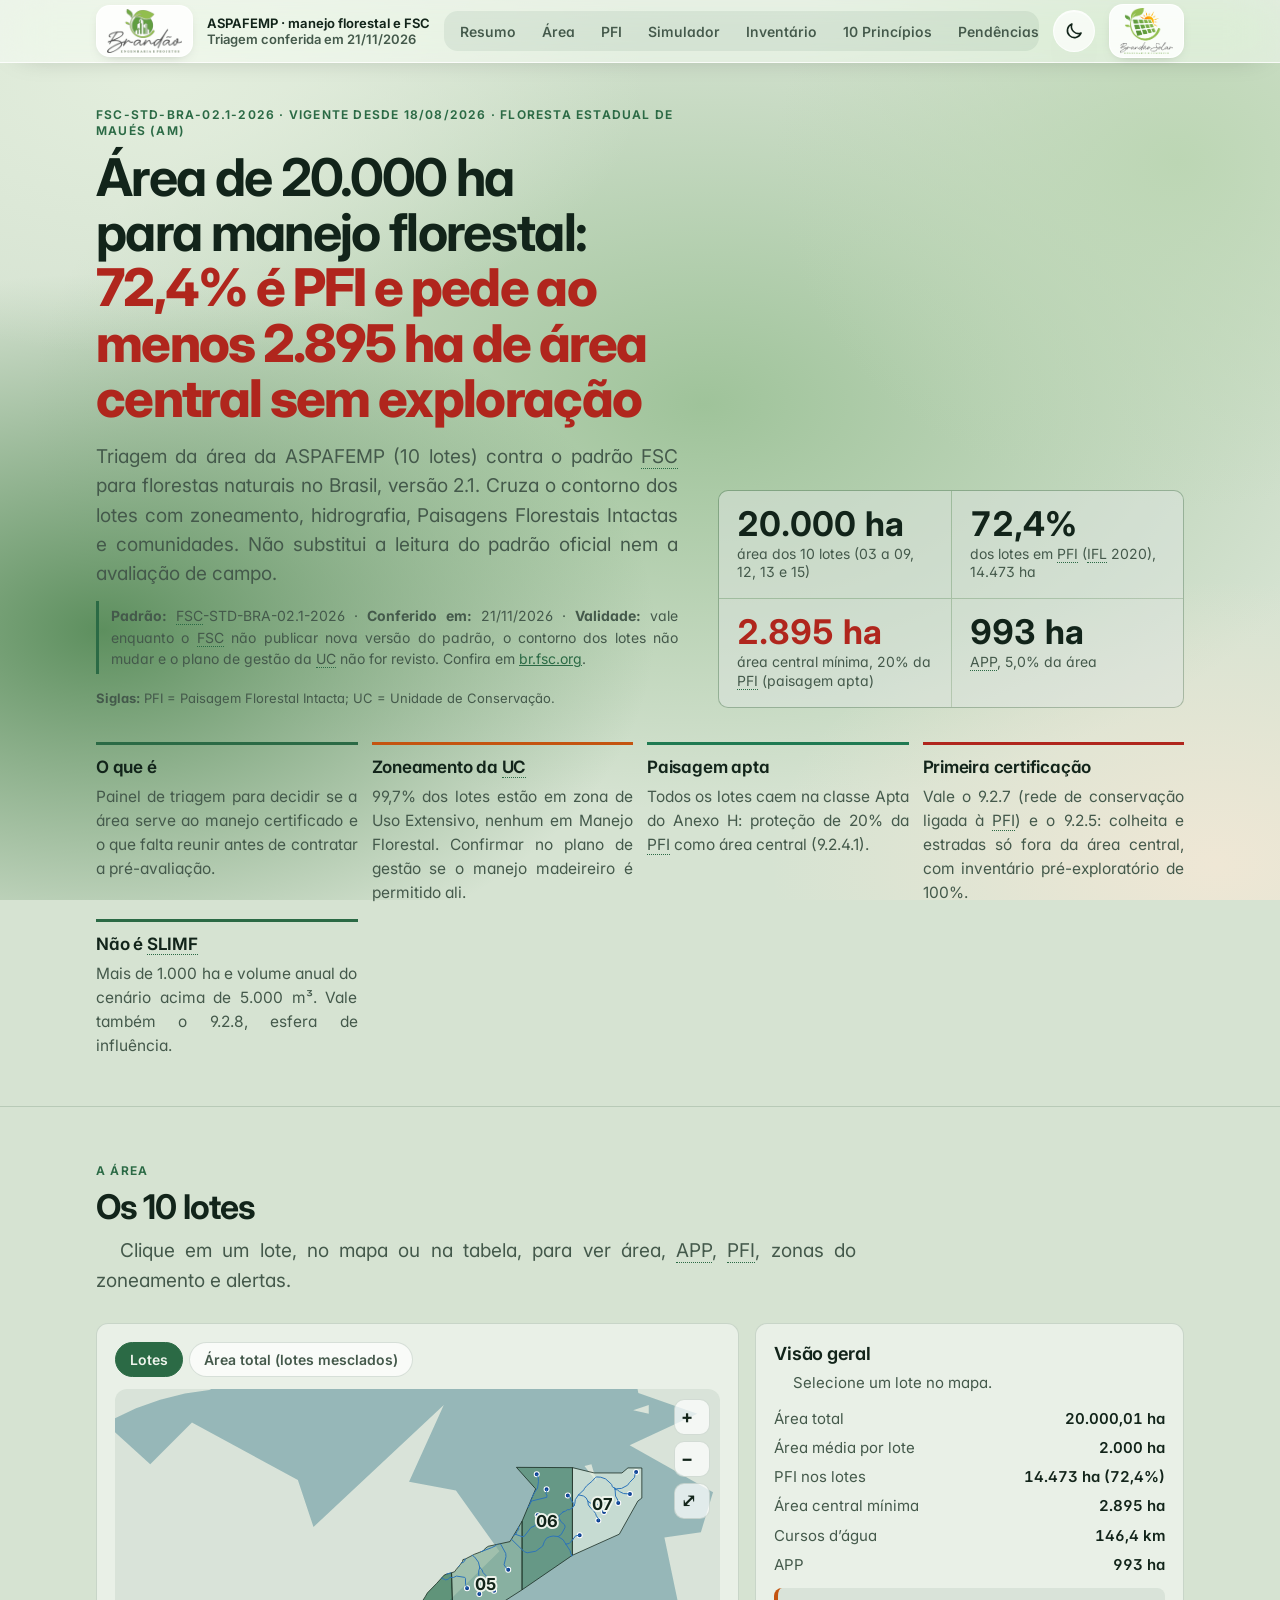
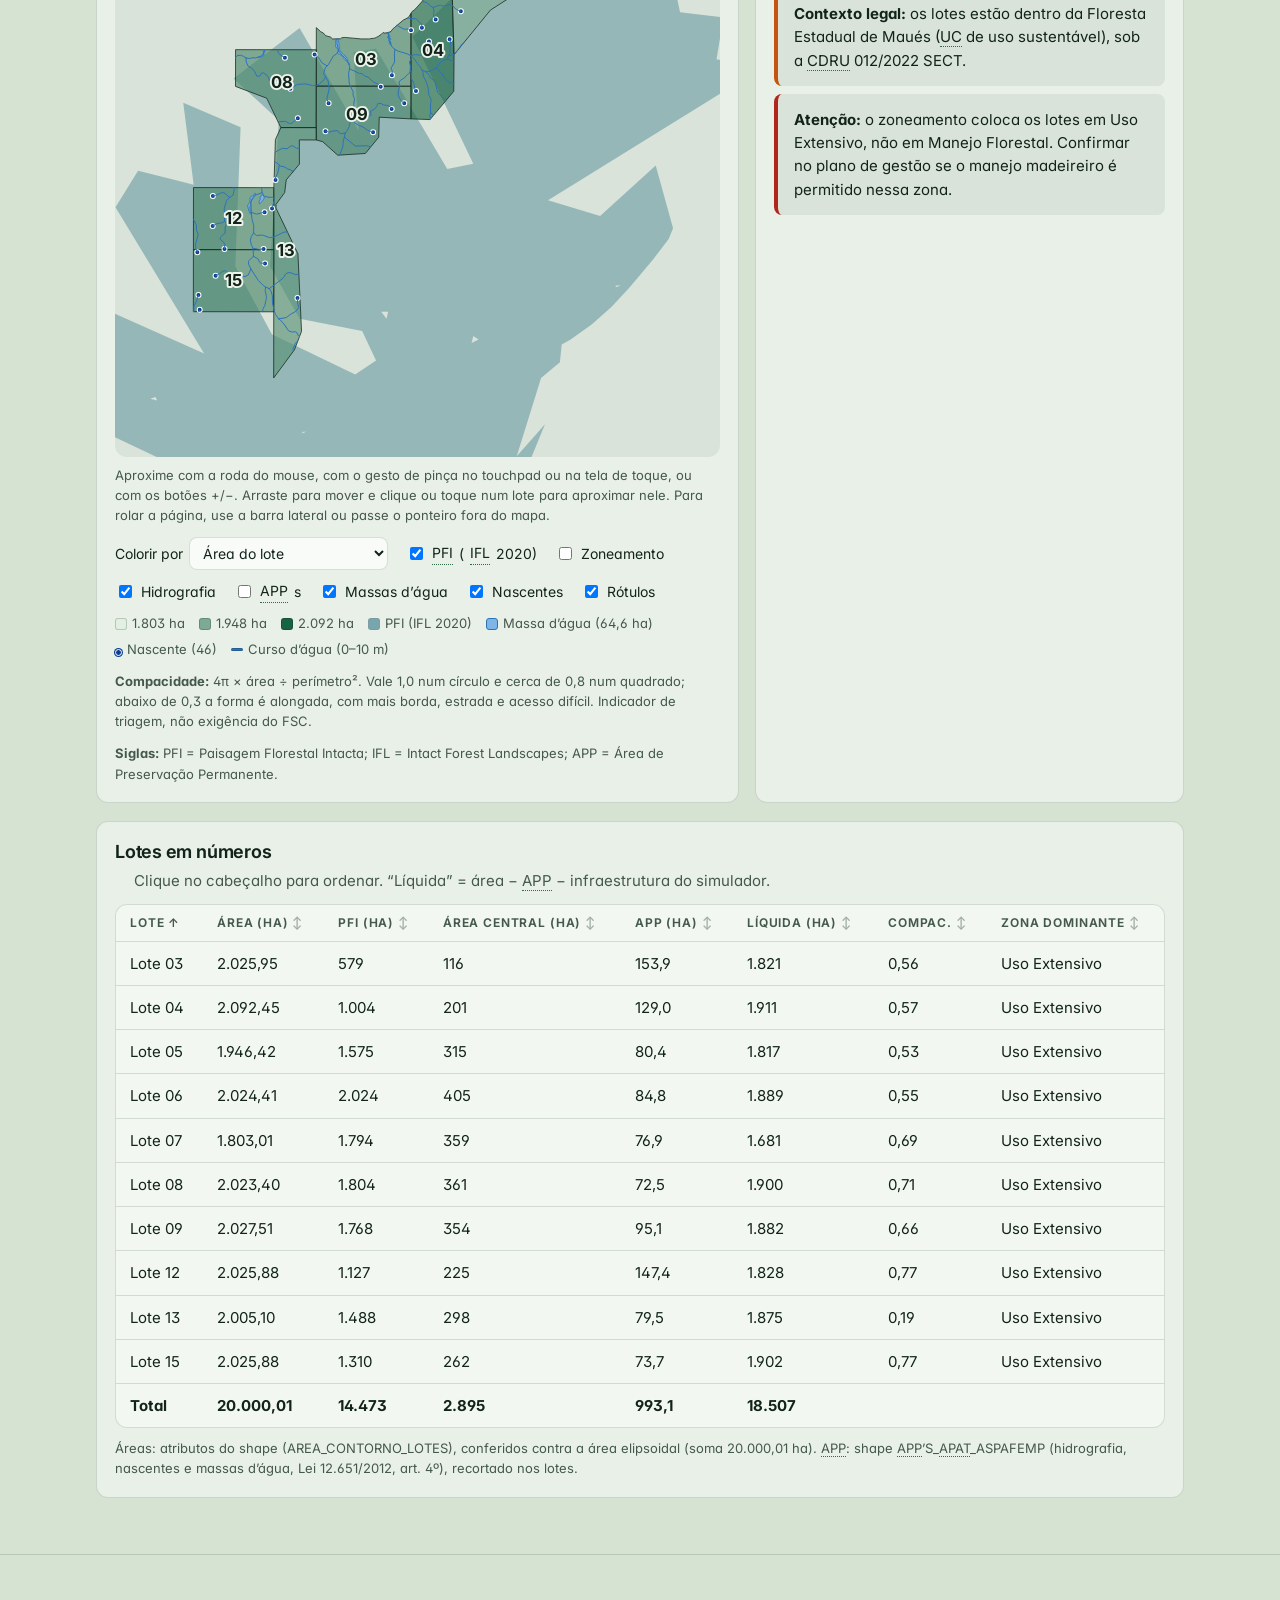
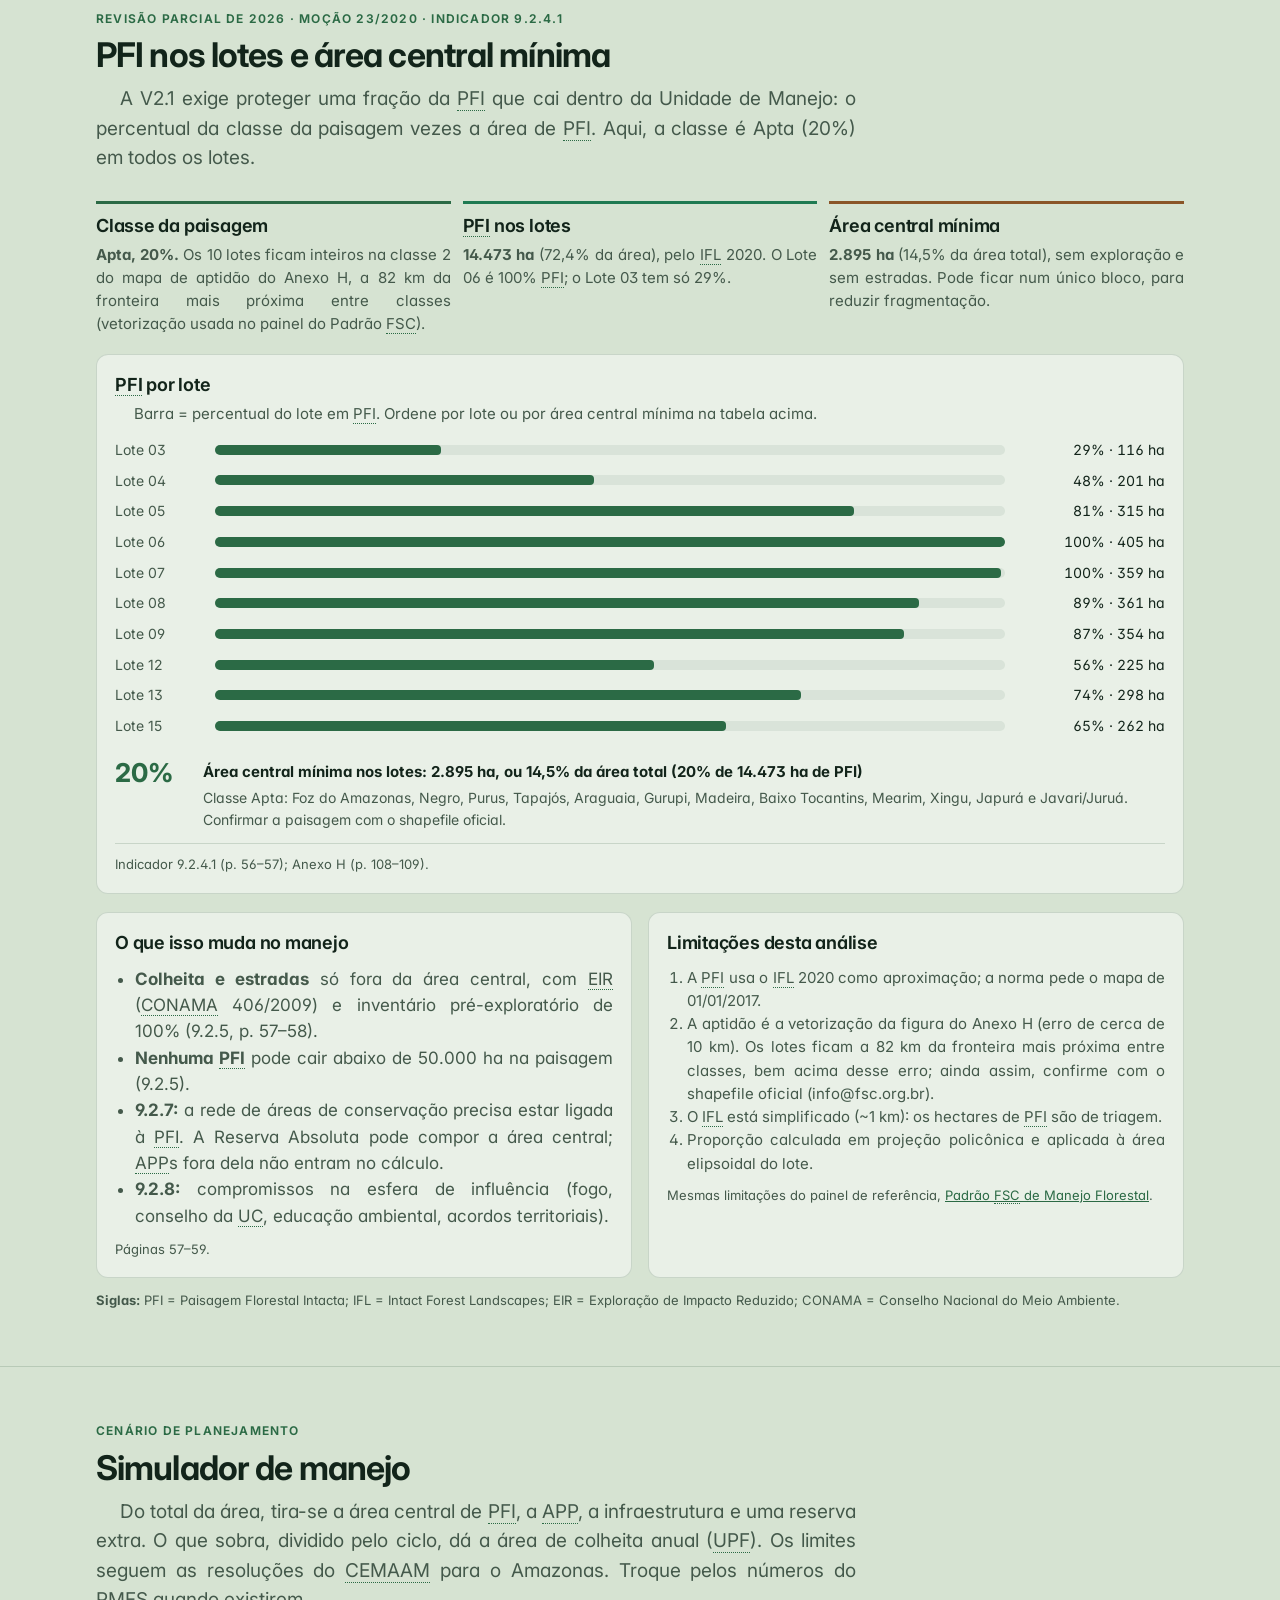
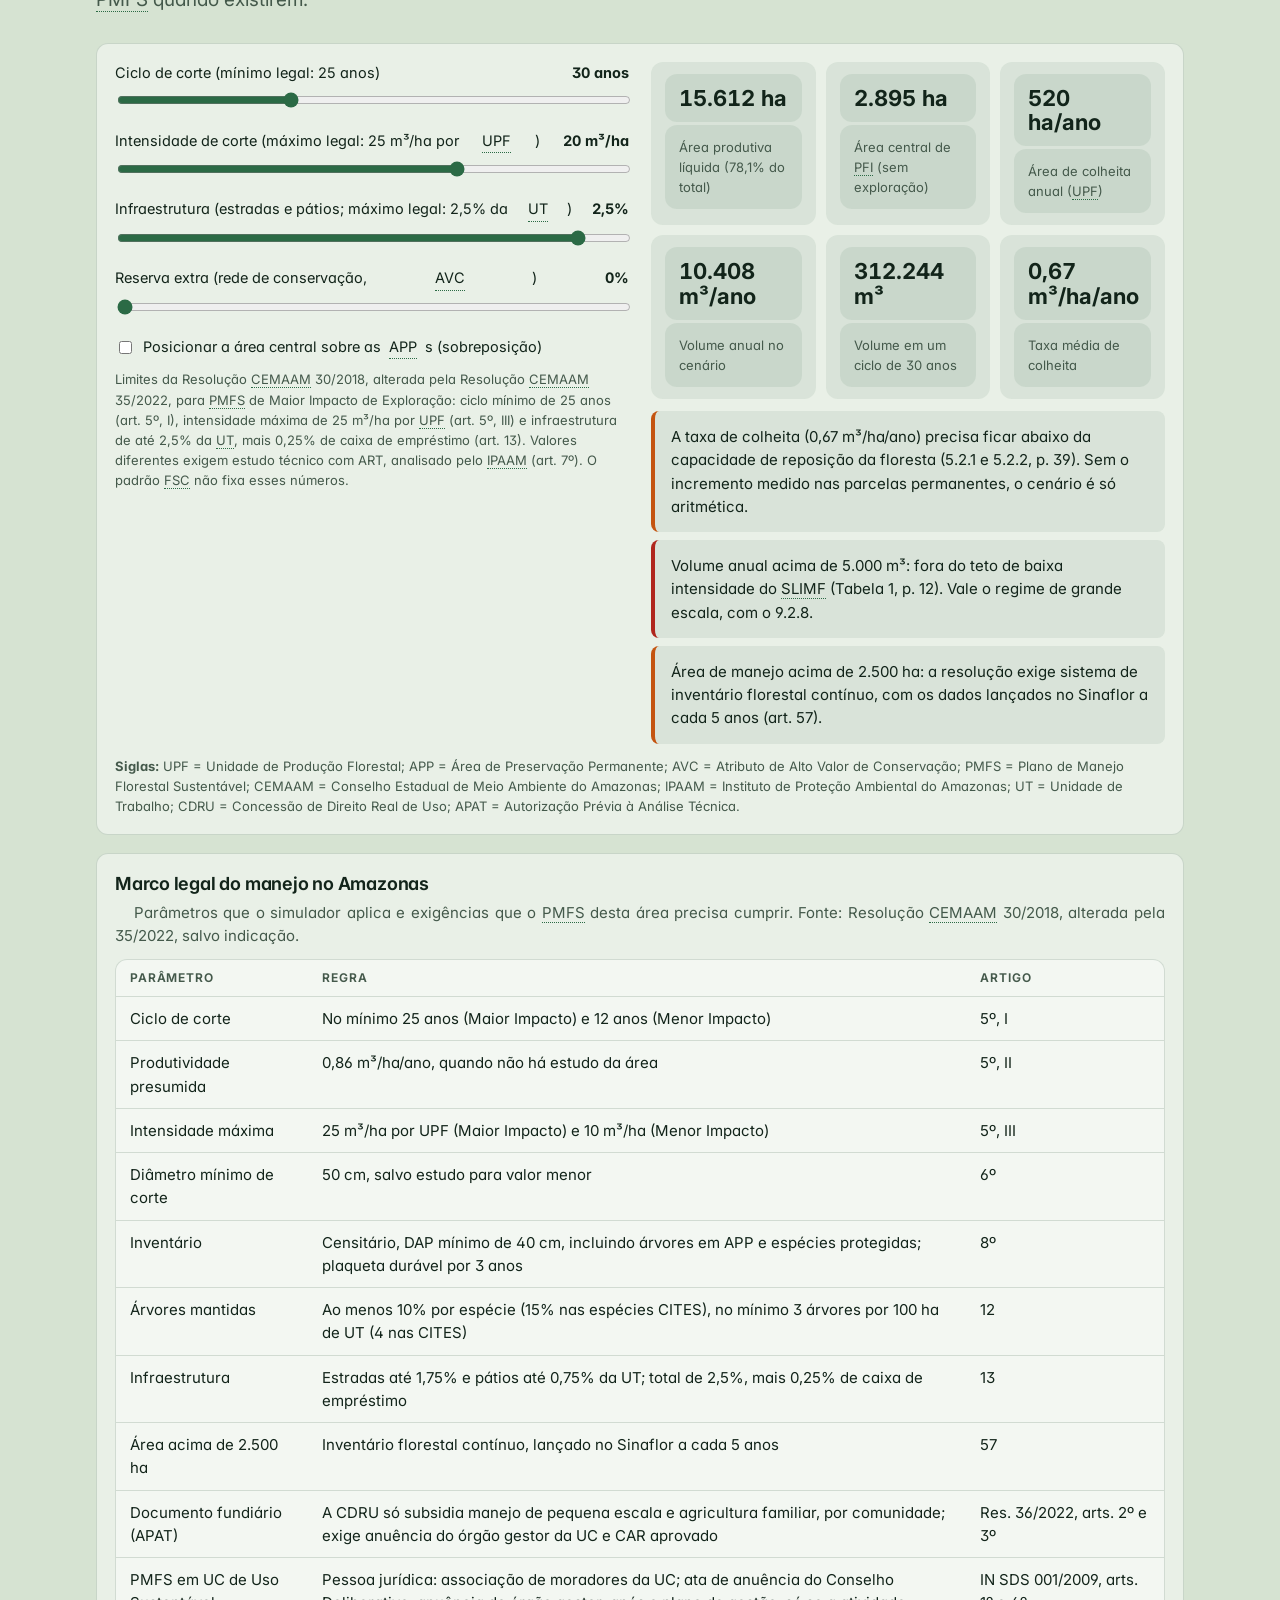
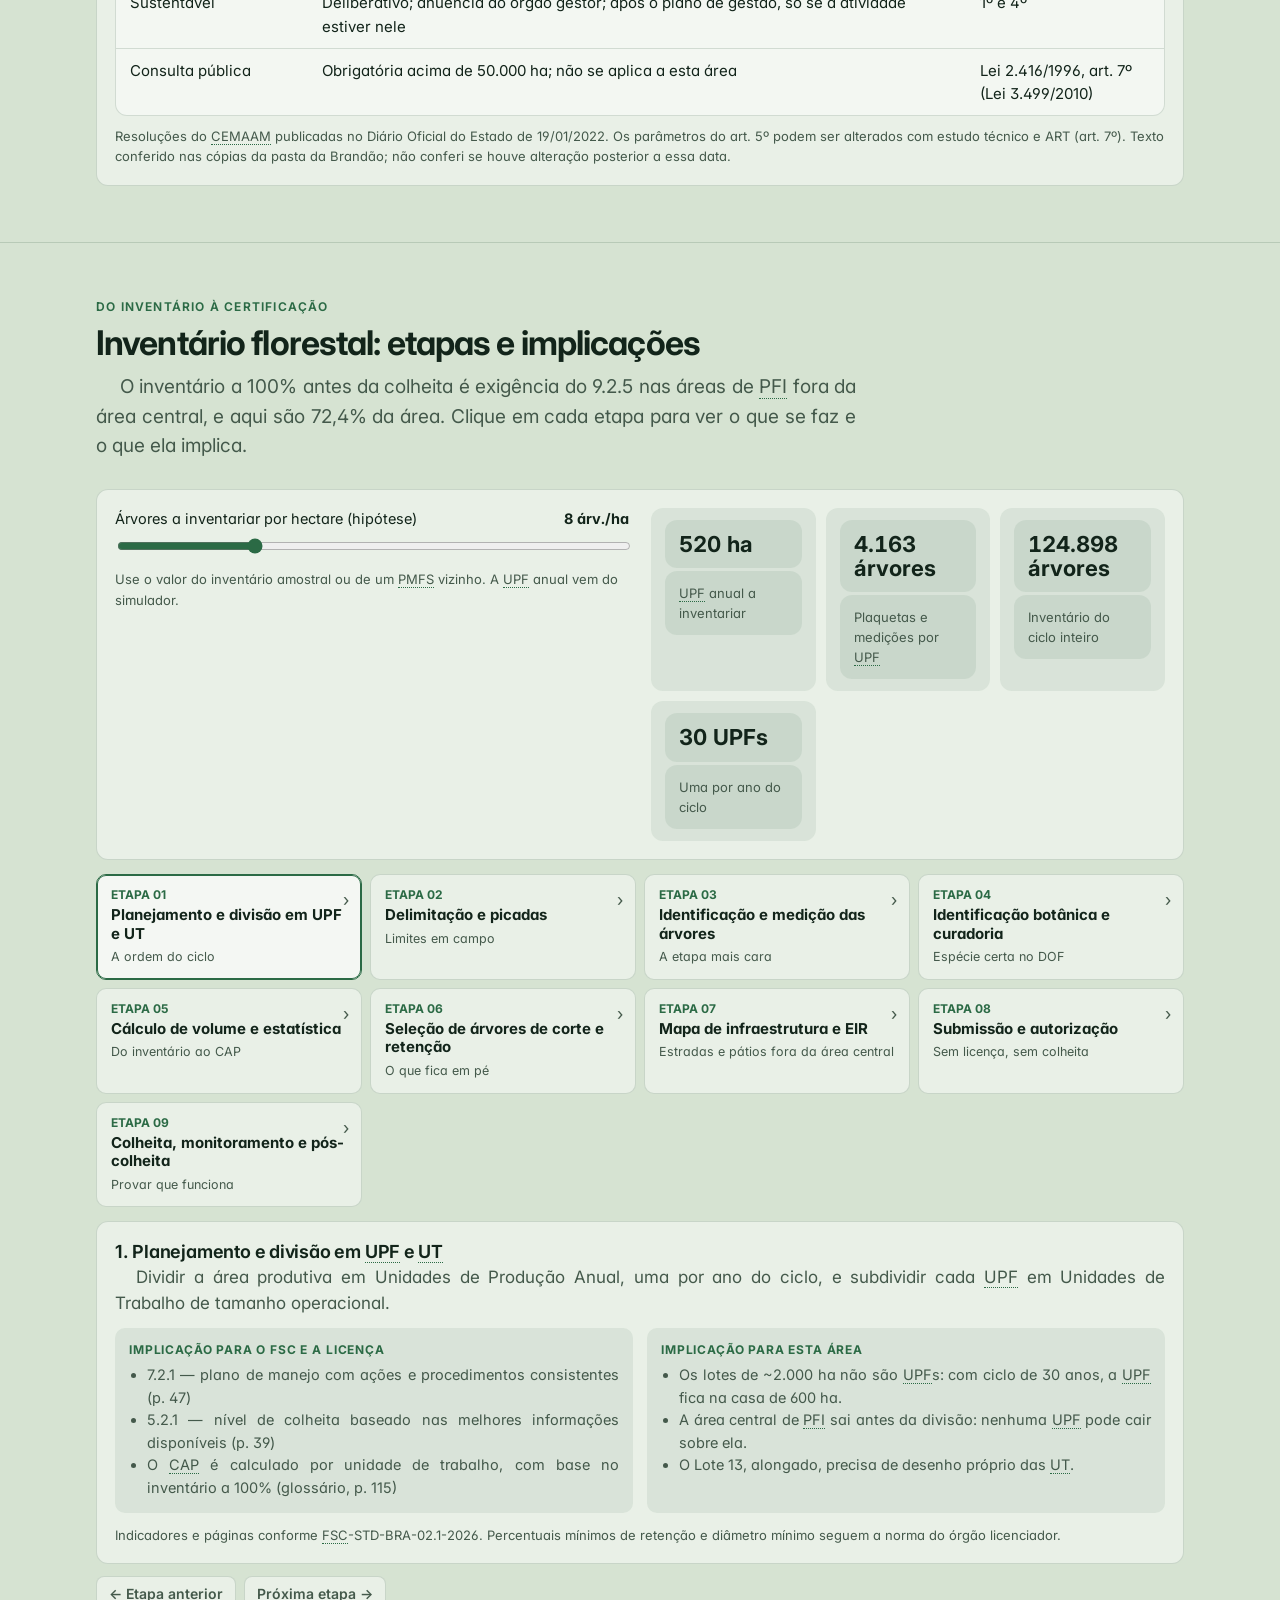
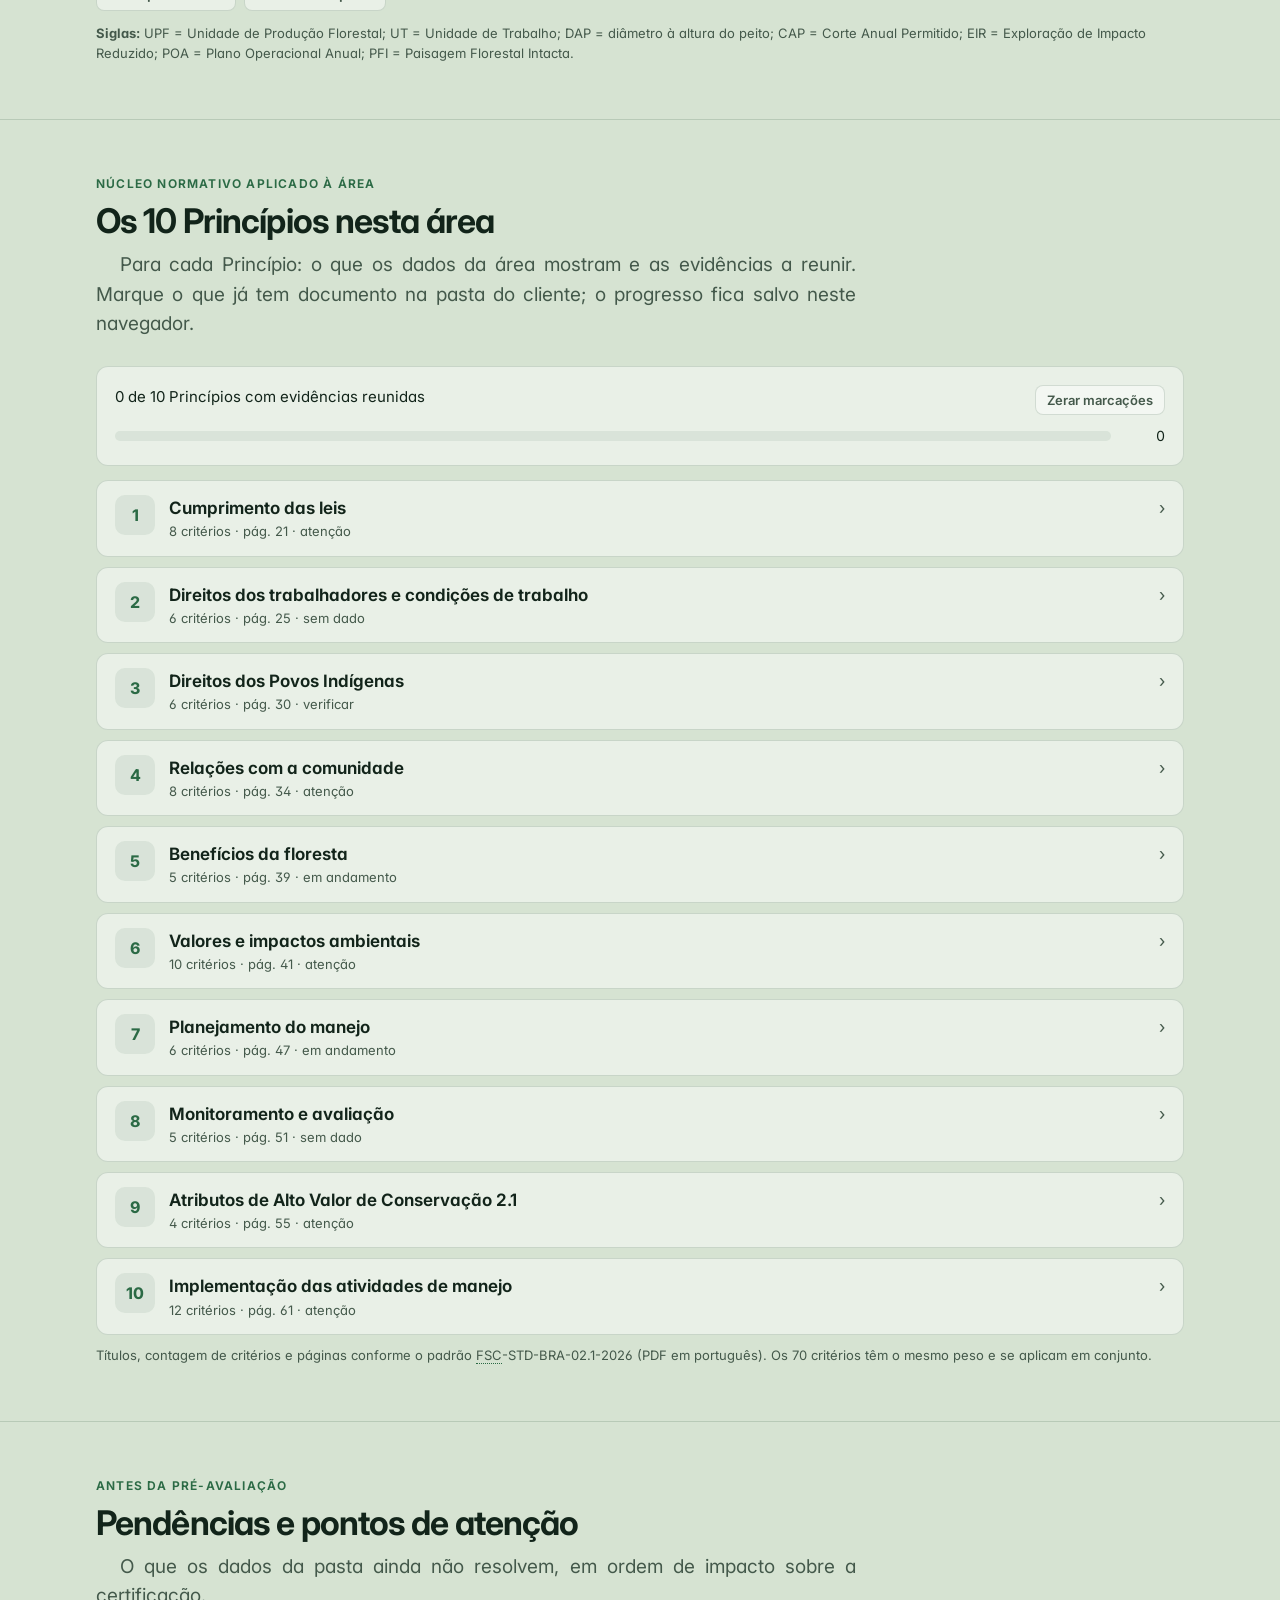
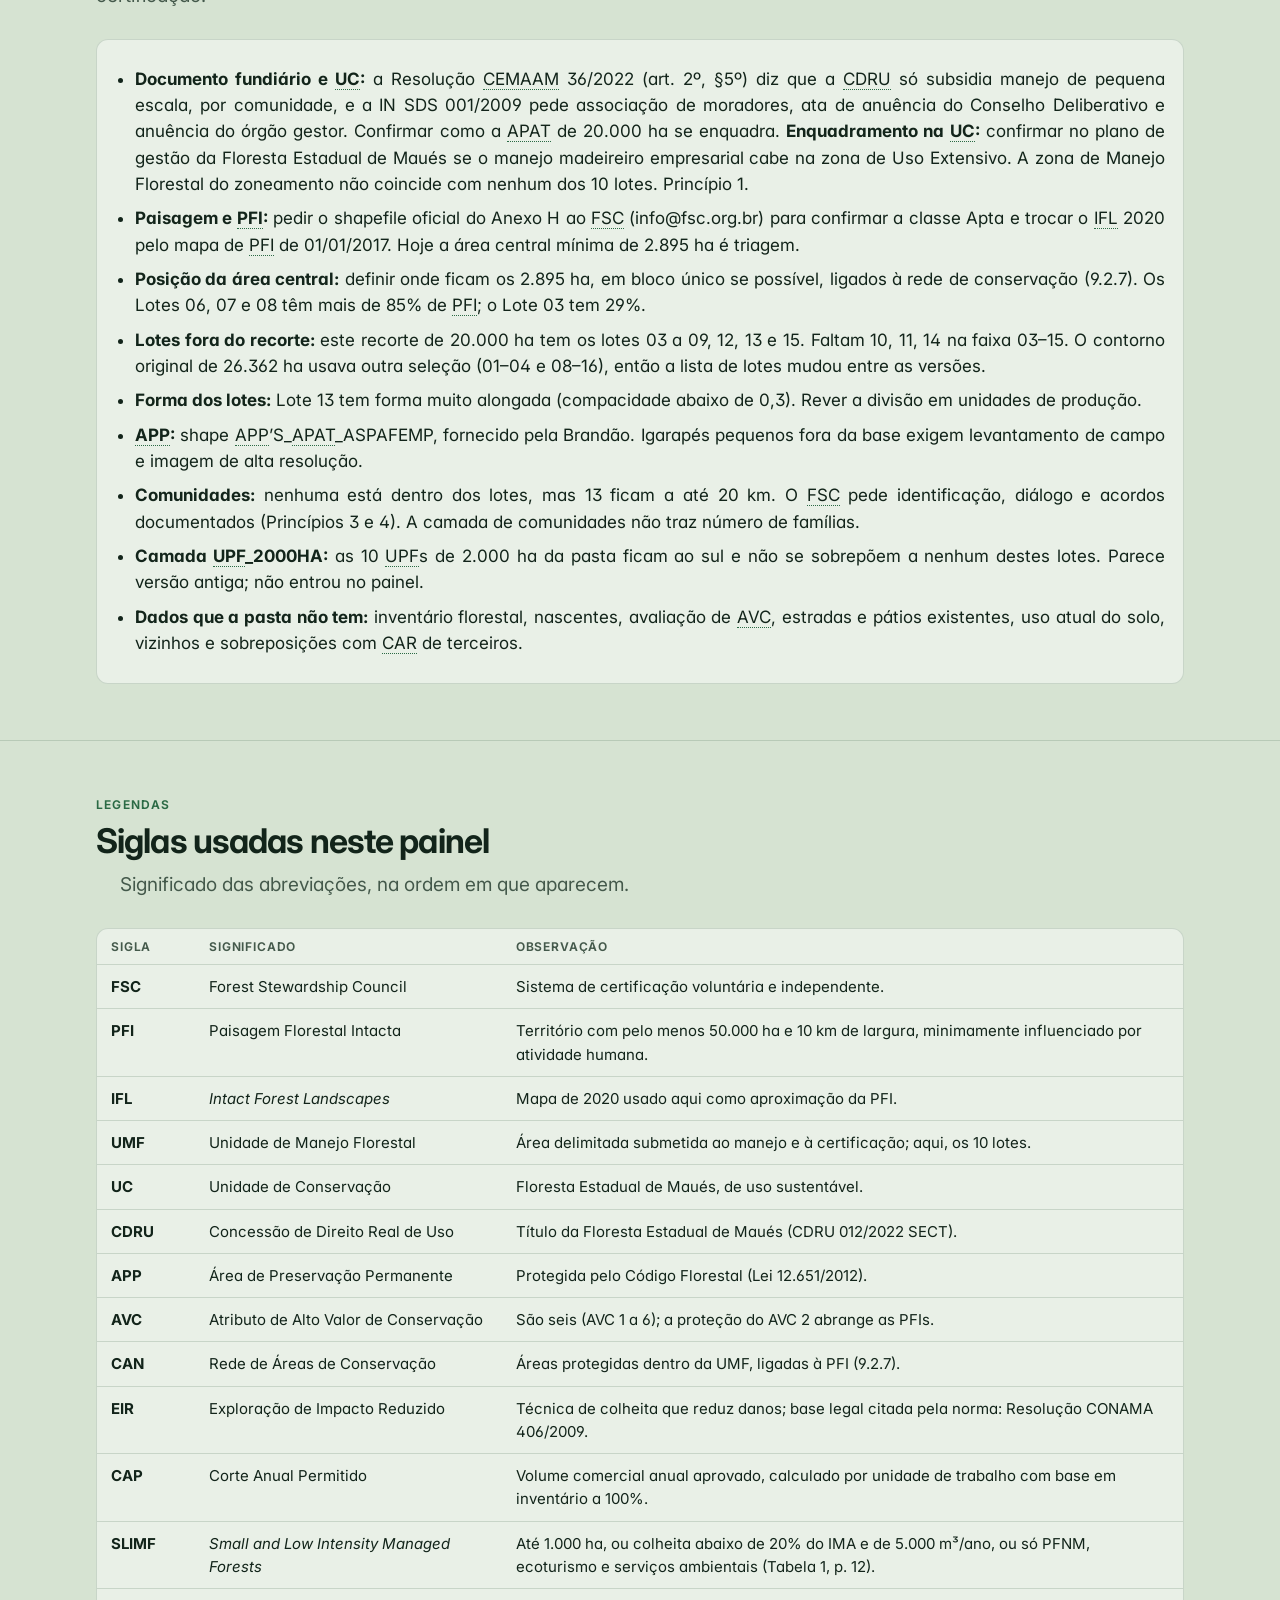
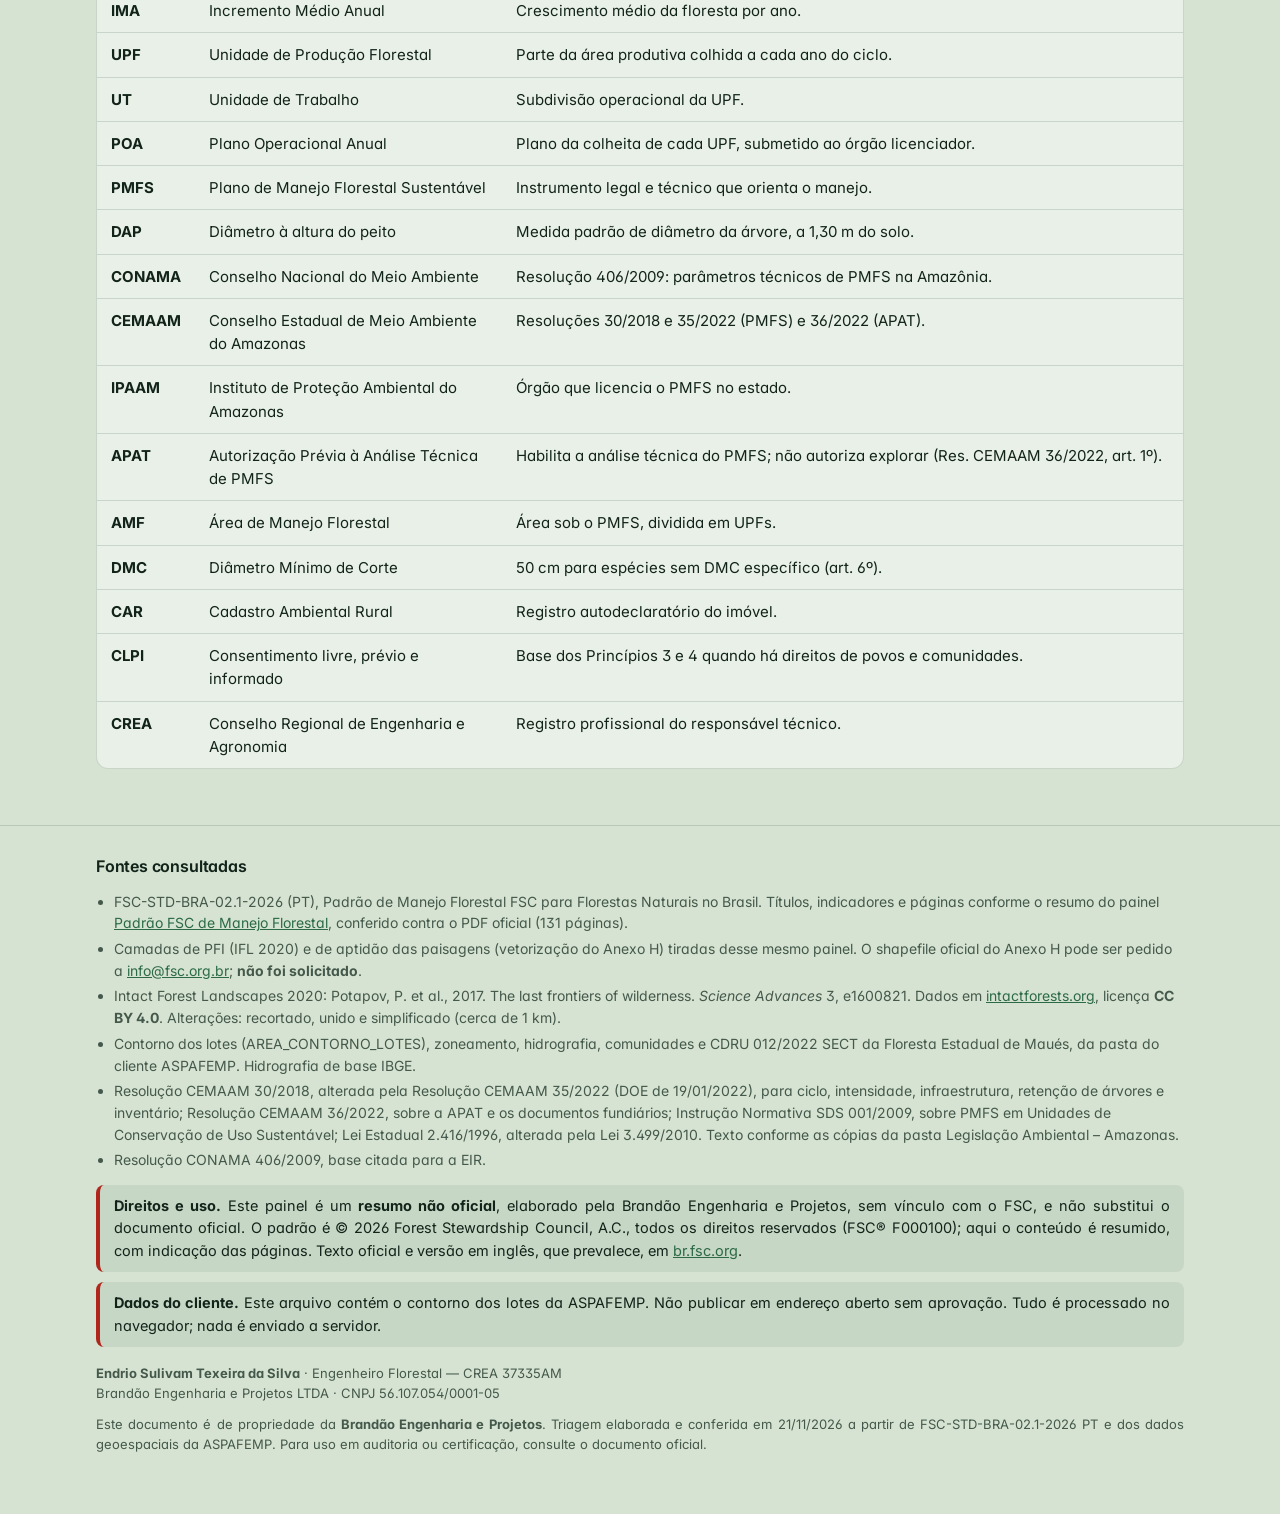
